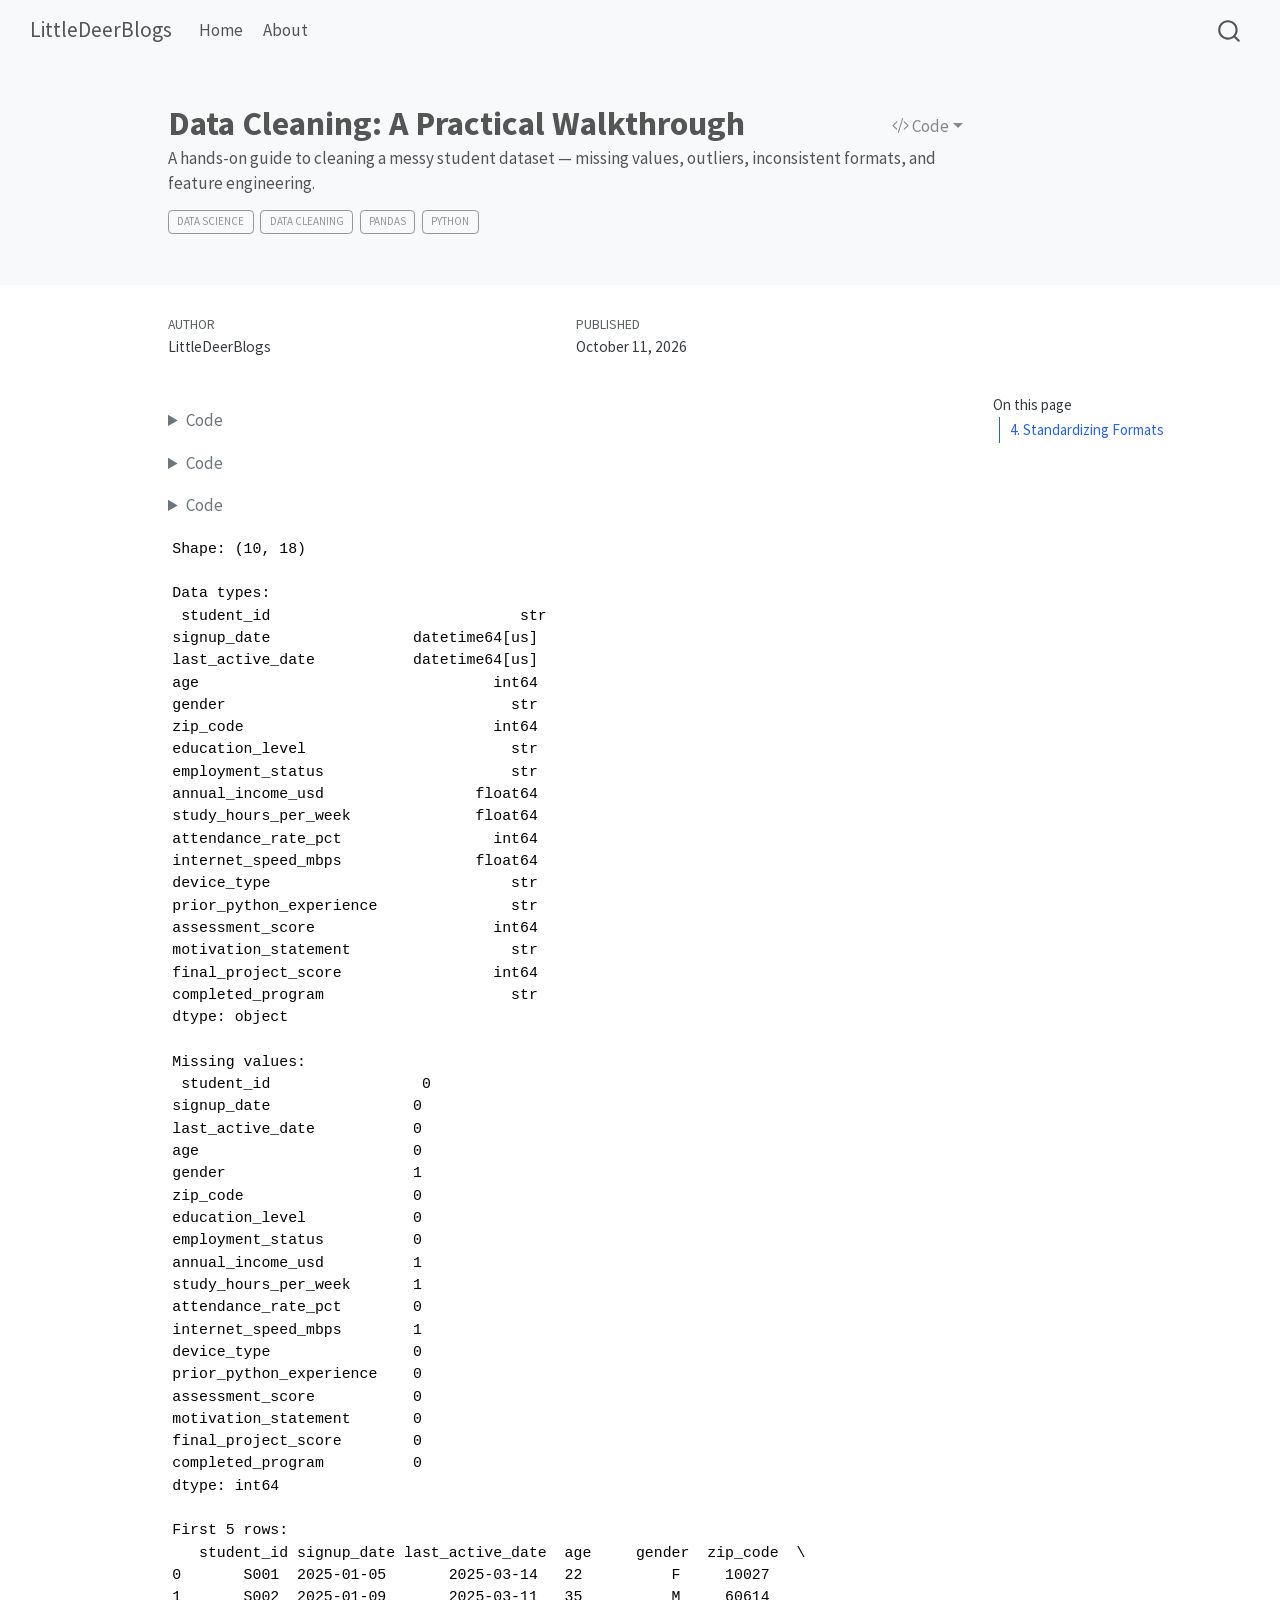
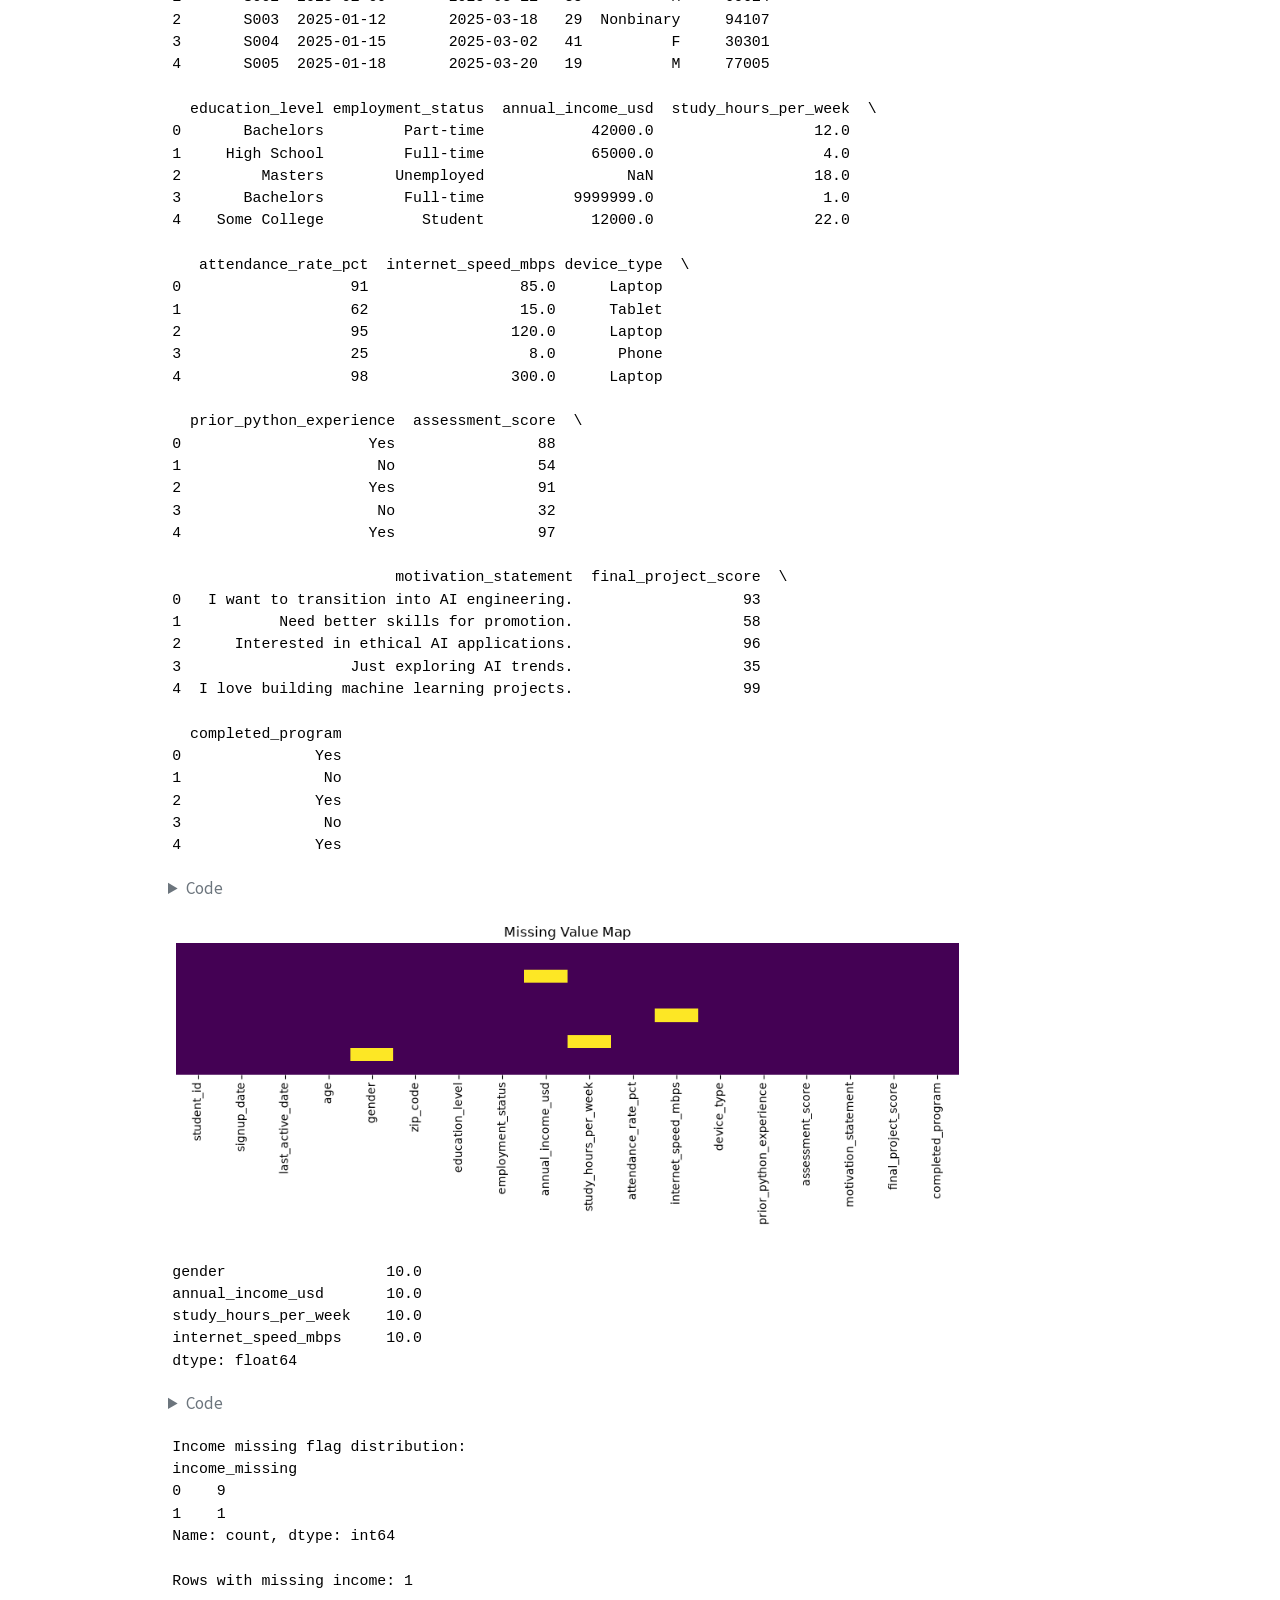
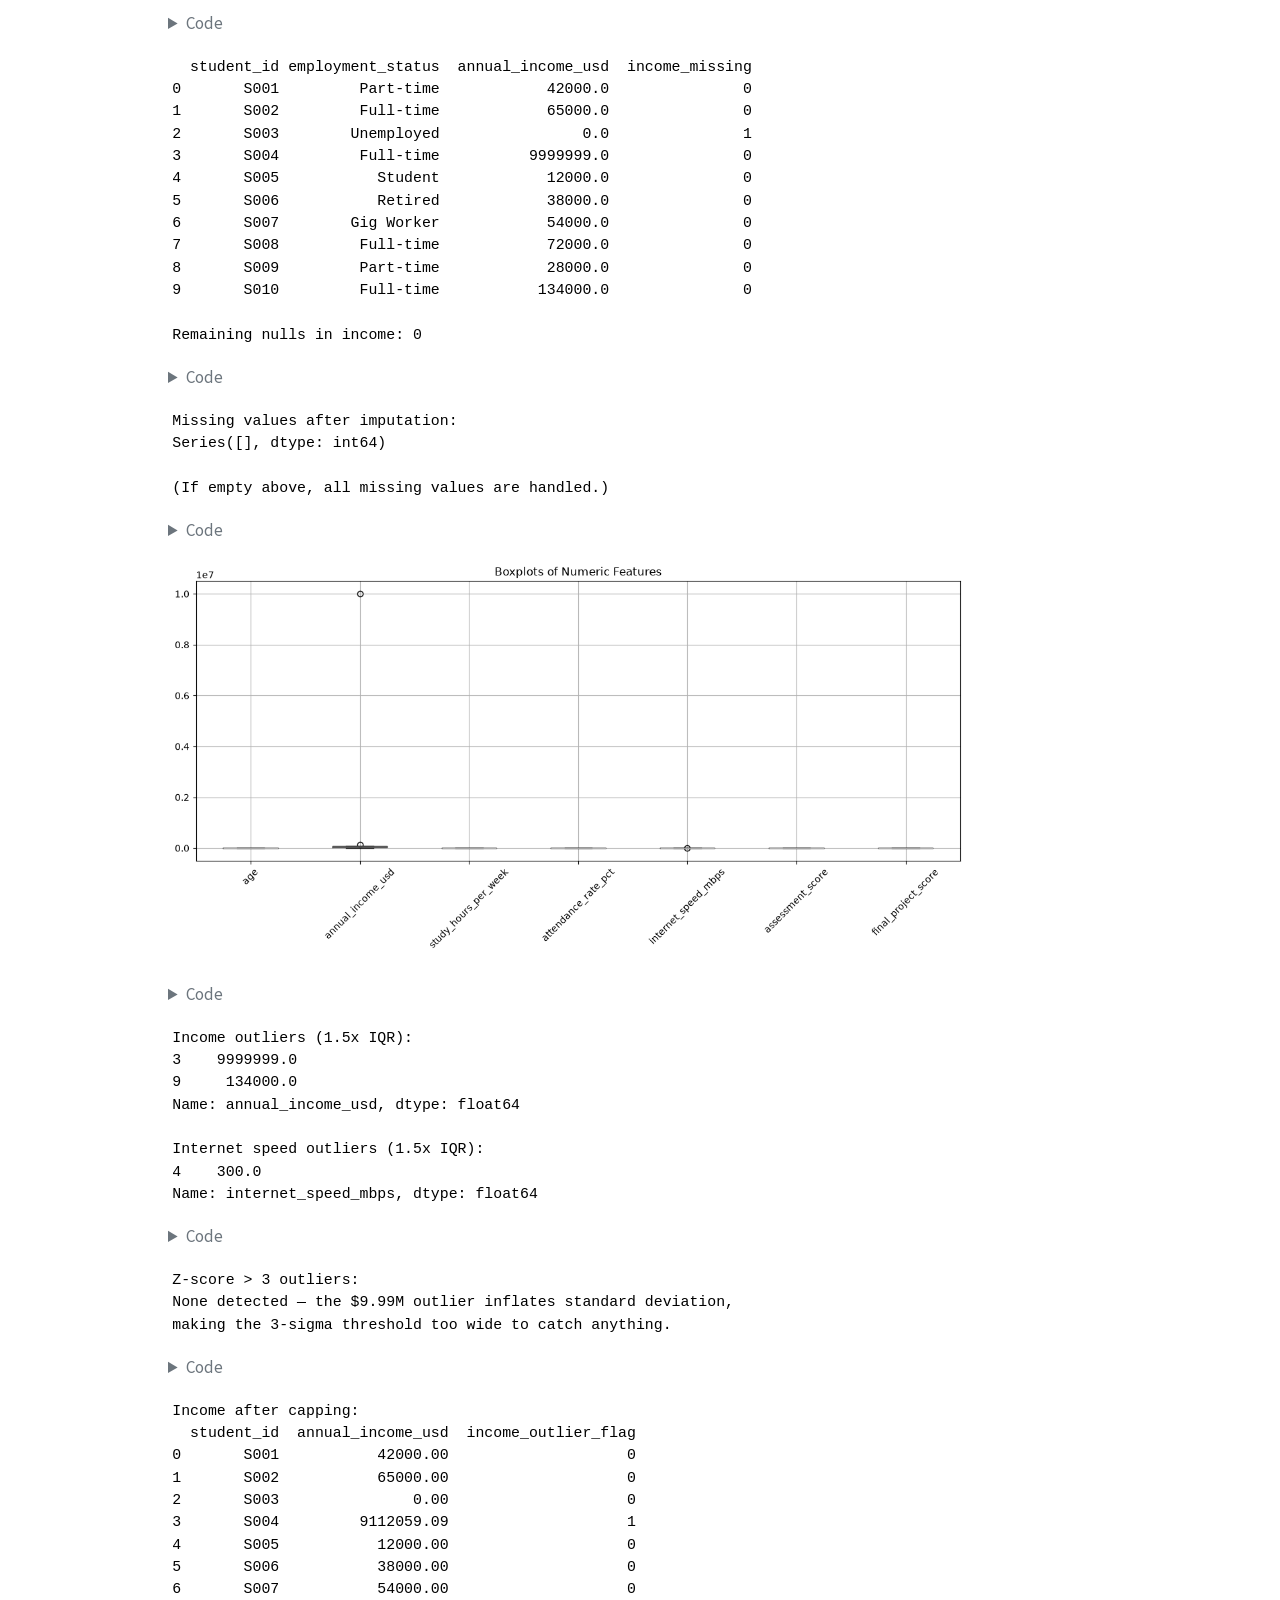
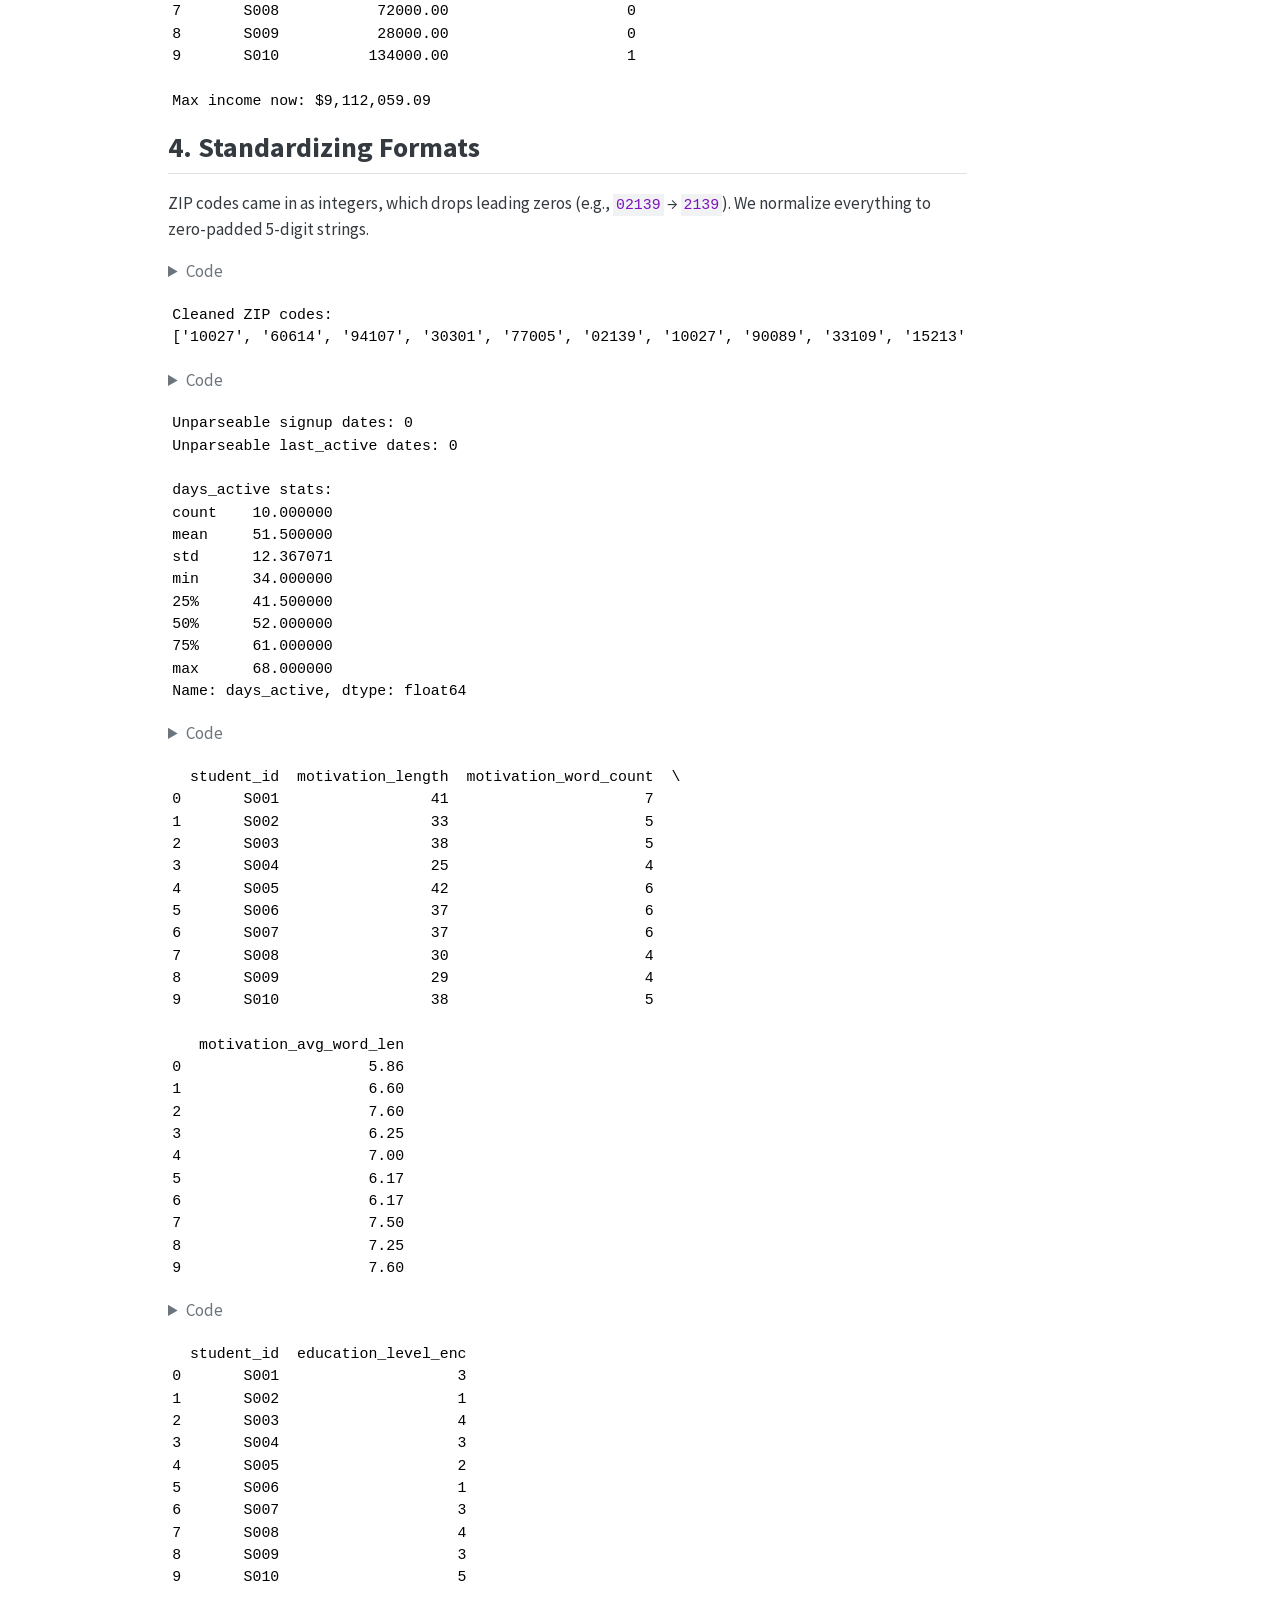
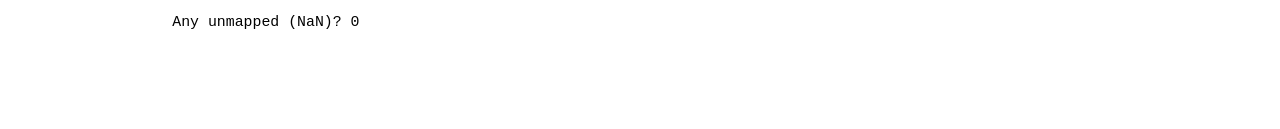
==== docs/posts/01-data-cleaning/index.html @ 4dfc6609 "Initial Quarto blog with data cleaning post" ====
<!DOCTYPE html>
<html xmlns="http://www.w3.org/1999/xhtml" lang="en" xml:lang="en"><head>

<meta charset="utf-8">
<meta name="generator" content="quarto-1.10.19">

<meta name="viewport" content="width=device-width, initial-scale=1.0, user-scalable=yes">

<meta name="author" content="LittleDeerBlogs">
<meta name="dcterms.date" content="2026-10-11">
<meta name="description" content="A hands-on guide to cleaning a messy student dataset — missing values, outliers, inconsistent formats, and feature engineering.">

<title>Data Cleaning: A Practical Walkthrough – LittleDeerBlogs</title>
<style>

span.smallcaps{font-variant: small-caps;}
div.columns{display: flex; gap: 1.5em;}
div.column{flex: auto;}
@media screen {
div.columns{gap: min(4vw, 1.5em);}
div.column{overflow-x: auto;}
}
div.hanging-indent{margin-left: 1.5em; text-indent: -1.5em;}
ul.task-list{list-style: none;}
ul.task-list li input[type="checkbox"] {
width: 0.8em;
margin: 0 0.8em 0.2em -1em;  vertical-align: middle;
}

html { -webkit-text-size-adjust: 100%; }
pre > code.sourceCode { white-space: pre; position: relative; }
pre > code.sourceCode > span { display: inline-block; line-height: 1.25; }
pre > code.sourceCode > span:empty { height: 1.2em; }
.sourceCode { overflow: visible; }
code.sourceCode > span { color: inherit; text-decoration: inherit; }
div.sourceCode { margin: 1em 0; }
pre.sourceCode { margin: 0; }
@media screen {
div.sourceCode { overflow: auto; }
}
@media print {
pre > code.sourceCode { white-space: pre-wrap; }
pre > code.sourceCode > span { text-indent: -5em; padding-left: 5em; }
}
pre.numberSource code
{ counter-reset: source-line 0; }
pre.numberSource code > span
{ position: relative; left: -4em; counter-increment: source-line; }
pre.numberSource code > span > a:first-child::before
{ content: counter(source-line);
position: relative; left: -1em; text-align: right; vertical-align: baseline;
border: none; display: inline-block;
-webkit-touch-callout: none; -webkit-user-select: none;
-khtml-user-select: none; -moz-user-select: none;
-ms-user-select: none; user-select: none;
padding: 0 4px; width: 4em;
}
pre.numberSource { margin-left: 3em; padding-left: 4px; }
div.sourceCode
{ }
@media screen {
pre > code.sourceCode > span > a:first-child::before { text-decoration: underline; }
}
</style>


<script>const headroomChanged = new CustomEvent("quarto-hrChanged", {
  detail: {},
  bubbles: true,
  cancelable: false,
  composed: false,
});

const announceDismiss = () => {
  const annEl = window.document.getElementById("quarto-announcement");
  if (annEl) {
    annEl.remove();

    const annId = annEl.getAttribute("data-announcement-id");
    window.localStorage.setItem(`quarto-announce-${annId}`, "true");
  }
};

const announceRegister = () => {
  const annEl = window.document.getElementById("quarto-announcement");
  if (annEl) {
    const annId = annEl.getAttribute("data-announcement-id");
    const isDismissed =
      window.localStorage.getItem(`quarto-announce-${annId}`) || false;
    if (isDismissed) {
      announceDismiss();
      return;
    } else {
      annEl.classList.remove("hidden");
    }

    const actionEl = annEl.querySelector(".quarto-announcement-action");
    if (actionEl) {
      actionEl.addEventListener("click", function (e) {
        e.preventDefault();
        // Hide the bar immediately
        announceDismiss();
      });
    }
  }
};

window.document.addEventListener("DOMContentLoaded", function () {
  let init = false;

  announceRegister();

  // Manage the back to top button, if one is present.
  let lastScrollTop = window.pageYOffset || document.documentElement.scrollTop;
  const scrollDownBuffer = 5;
  const scrollUpBuffer = 35;
  const btn = document.getElementById("quarto-back-to-top");
  const hideBackToTop = () => {
    btn.style.display = "none";
  };
  const showBackToTop = () => {
    btn.style.display = "inline-block";
  };
  if (btn) {
    window.document.addEventListener(
      "scroll",
      function () {
        const currentScrollTop =
          window.pageYOffset || document.documentElement.scrollTop;

        // Shows and hides the button 'intelligently' as the user scrolls
        if (currentScrollTop - scrollDownBuffer > lastScrollTop) {
          hideBackToTop();
          lastScrollTop = currentScrollTop <= 0 ? 0 : currentScrollTop;
        } else if (currentScrollTop < lastScrollTop - scrollUpBuffer) {
          showBackToTop();
          lastScrollTop = currentScrollTop <= 0 ? 0 : currentScrollTop;
        }

        // Show the button at the bottom, hides it at the top
        if (currentScrollTop <= 0) {
          hideBackToTop();
        } else if (
          window.innerHeight + currentScrollTop >=
          document.body.offsetHeight
        ) {
          showBackToTop();
        }
      },
      false
    );
  }

  function throttle(func, wait) {
    var timeout;
    return function () {
      const context = this;
      const args = arguments;
      const later = function () {
        clearTimeout(timeout);
        timeout = null;
        func.apply(context, args);
      };

      if (!timeout) {
        timeout = setTimeout(later, wait);
      }
    };
  }

  function headerOffset() {
    // Set an offset if there is are fixed top navbar
    const headerEl = window.document.querySelector("header.fixed-top");
    if (headerEl) {
      return headerEl.clientHeight;
    } else {
      return 0;
    }
  }

  function footerOffset() {
    const footerEl = window.document.querySelector("footer.footer");
    if (footerEl) {
      return footerEl.clientHeight;
    } else {
      return 0;
    }
  }

  function dashboardOffset() {
    const dashboardNavEl = window.document.getElementById(
      "quarto-dashboard-header"
    );
    if (dashboardNavEl !== null) {
      return dashboardNavEl.clientHeight;
    } else {
      return 0;
    }
  }

  function updateDocumentOffsetWithoutAnimation() {
    updateDocumentOffset(false);
  }

  function updateDocumentOffset(animated) {
    // set body offset
    const topOffset = headerOffset();
    const bodyOffset = topOffset + footerOffset() + dashboardOffset();
    const bodyEl = window.document.body;
    bodyEl.setAttribute("data-bs-offset", topOffset);
    bodyEl.style.paddingTop = topOffset + "px";

    // deal with sidebar offsets
    const sidebars = window.document.querySelectorAll(
      ".sidebar, .headroom-target"
    );
    sidebars.forEach((sidebar) => {
      if (!animated) {
        sidebar.classList.add("notransition");
        // Remove the no transition class after the animation has time to complete
        setTimeout(function () {
          sidebar.classList.remove("notransition");
        }, 201);
      }

      if (window.Headroom && sidebar.classList.contains("sidebar-unpinned")) {
        sidebar.style.top = "0";
        sidebar.style.maxHeight = "100vh";
      } else {
        sidebar.style.top = topOffset + "px";
        sidebar.style.maxHeight = "calc(100vh - " + topOffset + "px)";
      }
    });

    // allow space for footer
    const mainContainer = window.document.querySelector(".quarto-container");
    if (mainContainer) {
      mainContainer.style.minHeight = "calc(100vh - " + bodyOffset + "px)";
    }

    // link offset
    let linkStyle = window.document.querySelector("#quarto-target-style");
    if (!linkStyle) {
      linkStyle = window.document.createElement("style");
      linkStyle.setAttribute("id", "quarto-target-style");
      window.document.head.appendChild(linkStyle);
    }
    while (linkStyle.firstChild) {
      linkStyle.removeChild(linkStyle.firstChild);
    }
    if (topOffset > 0) {
      linkStyle.appendChild(
        window.document.createTextNode(`
      section:target::before {
        content: "";
        display: block;
        height: ${topOffset}px;
        margin: -${topOffset}px 0 0;
      }`)
      );
    }
    if (init) {
      window.dispatchEvent(headroomChanged);
    }
    init = true;
  }

  // initialize headroom
  var header = window.document.querySelector("#quarto-header");
  if (header && window.Headroom) {
    const headroom = new window.Headroom(header, {
      tolerance: 5,
      onPin: function () {
        const sidebars = window.document.querySelectorAll(
          ".sidebar, .headroom-target"
        );
        sidebars.forEach((sidebar) => {
          sidebar.classList.remove("sidebar-unpinned");
        });
        updateDocumentOffset();
      },
      onUnpin: function () {
        const sidebars = window.document.querySelectorAll(
          ".sidebar, .headroom-target"
        );
        sidebars.forEach((sidebar) => {
          sidebar.classList.add("sidebar-unpinned");
        });
        updateDocumentOffset();
      },
    });
    headroom.init();

    let frozen = false;
    window.quartoToggleHeadroom = function () {
      if (frozen) {
        headroom.unfreeze();
        frozen = false;
      } else {
        headroom.freeze();
        frozen = true;
      }
    };
  }

  window.addEventListener(
    "hashchange",
    function (e) {
      if (
        getComputedStyle(document.documentElement).scrollBehavior !== "smooth"
      ) {
        window.scrollTo(0, window.pageYOffset - headerOffset());
      }
    },
    false
  );

  // Observe size changed for the header
  const headerEl = window.document.querySelector("header.fixed-top");
  if (headerEl && window.ResizeObserver) {
    const observer = new window.ResizeObserver(() => {
      setTimeout(updateDocumentOffsetWithoutAnimation, 0);
    });
    observer.observe(headerEl, {
      attributes: true,
      childList: true,
      characterData: true,
    });
  } else {
    window.addEventListener(
      "resize",
      throttle(updateDocumentOffsetWithoutAnimation, 50)
    );
  }
  setTimeout(updateDocumentOffsetWithoutAnimation, 250);

  // fixup index.html links if we aren't on the filesystem
  if (window.location.protocol !== "file:") {
    const links = window.document.querySelectorAll("a");
    for (let i = 0; i < links.length; i++) {
      if (links[i].href) {
        links[i].dataset.originalHref = links[i].href;
        // only strip index.html at the end of the path (optionally followed
        // by a query or fragment) so that files like index.html.md
        // (alternate-format twins) are left alone (#14667)
        links[i].href = links[i].href.replace(/\/index\.html(?=[?#]|$)/, "/");
      }
    }

    // Fixup any sharing links that require urls
    // Append url to any sharing urls
    const sharingLinks = window.document.querySelectorAll(
      "a.sidebar-tools-main-item, a.quarto-navigation-tool, a.quarto-navbar-tools, a.quarto-navbar-tools-item"
    );
    for (let i = 0; i < sharingLinks.length; i++) {
      const sharingLink = sharingLinks[i];
      const href = sharingLink.getAttribute("href");
      if (href) {
        sharingLink.setAttribute(
          "href",
          href.replace("|url|", window.location.href)
        );
      }
    }

    // Scroll the active navigation item into view, if necessary
    const navSidebar = window.document.querySelector("nav#quarto-sidebar");
    if (navSidebar) {
      // Find the active item
      const activeItem = navSidebar.querySelector("li.sidebar-item a.active");
      if (activeItem) {
        // Wait for the scroll height and height to resolve by observing size changes on the
        // nav element that is scrollable
        const resizeObserver = new ResizeObserver((_entries) => {
          // The bottom of the element
          const elBottom = activeItem.offsetTop;
          const viewBottom = navSidebar.scrollTop + navSidebar.clientHeight;

          // The element height and scroll height are the same, then we are still loading
          if (viewBottom !== navSidebar.scrollHeight) {
            // Determine if the item isn't visible and scroll to it
            if (elBottom >= viewBottom) {
              navSidebar.scrollTop = elBottom;
            }

            // stop observing now since we've completed the scroll
            resizeObserver.unobserve(navSidebar);
          }
        });
        resizeObserver.observe(navSidebar);
      }
    }
  }
});
</script>
<script>/*!
 * headroom.js v0.12.0 - Give your page some headroom. Hide your header until you need it
 * Copyright (c) 2020 Nick Williams - http://wicky.nillia.ms/headroom.js
 * License: MIT
 */

!function(t,n){"object"==typeof exports&&"undefined"!=typeof module?module.exports=n():"function"==typeof define&&define.amd?define(n):(t=t||self).Headroom=n()}(this,function(){"use strict";function t(){return"undefined"!=typeof window}function d(t){return function(t){return t&&t.document&&function(t){return 9===t.nodeType}(t.document)}(t)?function(t){var n=t.document,o=n.body,s=n.documentElement;return{scrollHeight:function(){return Math.max(o.scrollHeight,s.scrollHeight,o.offsetHeight,s.offsetHeight,o.clientHeight,s.clientHeight)},height:function(){return t.innerHeight||s.clientHeight||o.clientHeight},scrollY:function(){return void 0!==t.pageYOffset?t.pageYOffset:(s||o.parentNode||o).scrollTop}}}(t):function(t){return{scrollHeight:function(){return Math.max(t.scrollHeight,t.offsetHeight,t.clientHeight)},height:function(){return Math.max(t.offsetHeight,t.clientHeight)},scrollY:function(){return t.scrollTop}}}(t)}function n(t,s,e){var n,o=function(){var n=!1;try{var t={get passive(){n=!0}};window.addEventListener("test",t,t),window.removeEventListener("test",t,t)}catch(t){n=!1}return n}(),i=!1,r=d(t),l=r.scrollY(),a={};function c(){var t=Math.round(r.scrollY()),n=r.height(),o=r.scrollHeight();a.scrollY=t,a.lastScrollY=l,a.direction=l<t?"down":"up",a.distance=Math.abs(t-l),a.isOutOfBounds=t<0||o<t+n,a.top=t<=s.offset[a.direction],a.bottom=o<=t+n,a.toleranceExceeded=a.distance>s.tolerance[a.direction],e(a),l=t,i=!1}function h(){i||(i=!0,n=requestAnimationFrame(c))}var u=!!o&&{passive:!0,capture:!1};return t.addEventListener("scroll",h,u),c(),{destroy:function(){cancelAnimationFrame(n),t.removeEventListener("scroll",h,u)}}}function o(t){return t===Object(t)?t:{down:t,up:t}}function s(t,n){n=n||{},Object.assign(this,s.options,n),this.classes=Object.assign({},s.options.classes,n.classes),this.elem=t,this.tolerance=o(this.tolerance),this.offset=o(this.offset),this.initialised=!1,this.frozen=!1}return s.prototype={constructor:s,init:function(){return s.cutsTheMustard&&!this.initialised&&(this.addClass("initial"),this.initialised=!0,setTimeout(function(t){t.scrollTracker=n(t.scroller,{offset:t.offset,tolerance:t.tolerance},t.update.bind(t))},100,this)),this},destroy:function(){this.initialised=!1,Object.keys(this.classes).forEach(this.removeClass,this),this.scrollTracker.destroy()},unpin:function(){!this.hasClass("pinned")&&this.hasClass("unpinned")||(this.addClass("unpinned"),this.removeClass("pinned"),this.onUnpin&&this.onUnpin.call(this))},pin:function(){this.hasClass("unpinned")&&(this.addClass("pinned"),this.removeClass("unpinned"),this.onPin&&this.onPin.call(this))},freeze:function(){this.frozen=!0,this.addClass("frozen")},unfreeze:function(){this.frozen=!1,this.removeClass("frozen")},top:function(){this.hasClass("top")||(this.addClass("top"),this.removeClass("notTop"),this.onTop&&this.onTop.call(this))},notTop:function(){this.hasClass("notTop")||(this.addClass("notTop"),this.removeClass("top"),this.onNotTop&&this.onNotTop.call(this))},bottom:function(){this.hasClass("bottom")||(this.addClass("bottom"),this.removeClass("notBottom"),this.onBottom&&this.onBottom.call(this))},notBottom:function(){this.hasClass("notBottom")||(this.addClass("notBottom"),this.removeClass("bottom"),this.onNotBottom&&this.onNotBottom.call(this))},shouldUnpin:function(t){return"down"===t.direction&&!t.top&&t.toleranceExceeded},shouldPin:function(t){return"up"===t.direction&&t.toleranceExceeded||t.top},addClass:function(t){this.elem.classList.add.apply(this.elem.classList,this.classes[t].split(" "))},removeClass:function(t){this.elem.classList.remove.apply(this.elem.classList,this.classes[t].split(" "))},hasClass:function(t){return this.classes[t].split(" ").every(function(t){return this.classList.contains(t)},this.elem)},update:function(t){t.isOutOfBounds||!0!==this.frozen&&(t.top?this.top():this.notTop(),t.bottom?this.bottom():this.notBottom(),this.shouldUnpin(t)?this.unpin():this.shouldPin(t)&&this.pin())}},s.options={tolerance:{up:0,down:0},offset:0,scroller:t()?window:null,classes:{frozen:"headroom--frozen",pinned:"headroom--pinned",unpinned:"headroom--unpinned",top:"headroom--top",notTop:"headroom--not-top",bottom:"headroom--bottom",notBottom:"headroom--not-bottom",initial:"headroom"}},s.cutsTheMustard=!!(t()&&function(){}.bind&&"classList"in document.documentElement&&Object.assign&&Object.keys&&requestAnimationFrame),s});
</script>
<script>/*!
 * clipboard.js v2.0.11
 * https://clipboardjs.com/
 *
 * Licensed MIT © Zeno Rocha
 */
!function(t,e){"object"==typeof exports&&"object"==typeof module?module.exports=e():"function"==typeof define&&define.amd?define([],e):"object"==typeof exports?exports.ClipboardJS=e():t.ClipboardJS=e()}(this,function(){return n={686:function(t,e,n){"use strict";n.d(e,{default:function(){return b}});var e=n(279),i=n.n(e),e=n(370),u=n.n(e),e=n(817),r=n.n(e);function c(t){try{return document.execCommand(t)}catch(t){return}}var a=function(t){t=r()(t);return c("cut"),t};function o(t,e){var n,o,t=(n=t,o="rtl"===document.documentElement.getAttribute("dir"),(t=document.createElement("textarea")).style.fontSize="12pt",t.style.border="0",t.style.padding="0",t.style.margin="0",t.style.position="absolute",t.style[o?"right":"left"]="-9999px",o=window.pageYOffset||document.documentElement.scrollTop,t.style.top="".concat(o,"px"),t.setAttribute("readonly",""),t.value=n,t);return e.container.appendChild(t),e=r()(t),c("copy"),t.remove(),e}var f=function(t){var e=1<arguments.length&&void 0!==arguments[1]?arguments[1]:{container:document.body},n="";return"string"==typeof t?n=o(t,e):t instanceof HTMLInputElement&&!["text","search","url","tel","password"].includes(null==t?void 0:t.type)?n=o(t.value,e):(n=r()(t),c("copy")),n};function l(t){return(l="function"==typeof Symbol&&"symbol"==typeof Symbol.iterator?function(t){return typeof t}:function(t){return t&&"function"==typeof Symbol&&t.constructor===Symbol&&t!==Symbol.prototype?"symbol":typeof t})(t)}var s=function(){var t=0<arguments.length&&void 0!==arguments[0]?arguments[0]:{},e=t.action,n=void 0===e?"copy":e,o=t.container,e=t.target,t=t.text;if("copy"!==n&&"cut"!==n)throw new Error('Invalid "action" value, use either "copy" or "cut"');if(void 0!==e){if(!e||"object"!==l(e)||1!==e.nodeType)throw new Error('Invalid "target" value, use a valid Element');if("copy"===n&&e.hasAttribute("disabled"))throw new Error('Invalid "target" attribute. Please use "readonly" instead of "disabled" attribute');if("cut"===n&&(e.hasAttribute("readonly")||e.hasAttribute("disabled")))throw new Error('Invalid "target" attribute. You can\'t cut text from elements with "readonly" or "disabled" attributes')}return t?f(t,{container:o}):e?"cut"===n?a(e):f(e,{container:o}):void 0};function p(t){return(p="function"==typeof Symbol&&"symbol"==typeof Symbol.iterator?function(t){return typeof t}:function(t){return t&&"function"==typeof Symbol&&t.constructor===Symbol&&t!==Symbol.prototype?"symbol":typeof t})(t)}function d(t,e){for(var n=0;n<e.length;n++){var o=e[n];o.enumerable=o.enumerable||!1,o.configurable=!0,"value"in o&&(o.writable=!0),Object.defineProperty(t,o.key,o)}}function y(t,e){return(y=Object.setPrototypeOf||function(t,e){return t.__proto__=e,t})(t,e)}function h(n){var o=function(){if("undefined"==typeof Reflect||!Reflect.construct)return!1;if(Reflect.construct.sham)return!1;if("function"==typeof Proxy)return!0;try{return Date.prototype.toString.call(Reflect.construct(Date,[],function(){})),!0}catch(t){return!1}}();return function(){var t,e=v(n);return t=o?(t=v(this).constructor,Reflect.construct(e,arguments,t)):e.apply(this,arguments),e=this,!(t=t)||"object"!==p(t)&&"function"!=typeof t?function(t){if(void 0!==t)return t;throw new ReferenceError("this hasn't been initialised - super() hasn't been called")}(e):t}}function v(t){return(v=Object.setPrototypeOf?Object.getPrototypeOf:function(t){return t.__proto__||Object.getPrototypeOf(t)})(t)}function m(t,e){t="data-clipboard-".concat(t);if(e.hasAttribute(t))return e.getAttribute(t)}var b=function(){!function(t,e){if("function"!=typeof e&&null!==e)throw new TypeError("Super expression must either be null or a function");t.prototype=Object.create(e&&e.prototype,{constructor:{value:t,writable:!0,configurable:!0}}),e&&y(t,e)}(r,i());var t,e,n,o=h(r);function r(t,e){var n;return function(t){if(!(t instanceof r))throw new TypeError("Cannot call a class as a function")}(this),(n=o.call(this)).resolveOptions(e),n.listenClick(t),n}return t=r,n=[{key:"copy",value:function(t){var e=1<arguments.length&&void 0!==arguments[1]?arguments[1]:{container:document.body};return f(t,e)}},{key:"cut",value:function(t){return a(t)}},{key:"isSupported",value:function(){var t=0<arguments.length&&void 0!==arguments[0]?arguments[0]:["copy","cut"],t="string"==typeof t?[t]:t,e=!!document.queryCommandSupported;return t.forEach(function(t){e=e&&!!document.queryCommandSupported(t)}),e}}],(e=[{key:"resolveOptions",value:function(){var t=0<arguments.length&&void 0!==arguments[0]?arguments[0]:{};this.action="function"==typeof t.action?t.action:this.defaultAction,this.target="function"==typeof t.target?t.target:this.defaultTarget,this.text="function"==typeof t.text?t.text:this.defaultText,this.container="object"===p(t.container)?t.container:document.body}},{key:"listenClick",value:function(t){var e=this;this.listener=u()(t,"click",function(t){return e.onClick(t)})}},{key:"onClick",value:function(t){var e=t.delegateTarget||t.currentTarget,n=this.action(e)||"copy",t=s({action:n,container:this.container,target:this.target(e),text:this.text(e)});this.emit(t?"success":"error",{action:n,text:t,trigger:e,clearSelection:function(){e&&e.focus(),window.getSelection().removeAllRanges()}})}},{key:"defaultAction",value:function(t){return m("action",t)}},{key:"defaultTarget",value:function(t){t=m("target",t);if(t)return document.querySelector(t)}},{key:"defaultText",value:function(t){return m("text",t)}},{key:"destroy",value:function(){this.listener.destroy()}}])&&d(t.prototype,e),n&&d(t,n),r}()},828:function(t){var e;"undefined"==typeof Element||Element.prototype.matches||((e=Element.prototype).matches=e.matchesSelector||e.mozMatchesSelector||e.msMatchesSelector||e.oMatchesSelector||e.webkitMatchesSelector),t.exports=function(t,e){for(;t&&9!==t.nodeType;){if("function"==typeof t.matches&&t.matches(e))return t;t=t.parentNode}}},438:function(t,e,n){var u=n(828);function i(t,e,n,o,r){var i=function(e,n,t,o){return function(t){t.delegateTarget=u(t.target,n),t.delegateTarget&&o.call(e,t)}}.apply(this,arguments);return t.addEventListener(n,i,r),{destroy:function(){t.removeEventListener(n,i,r)}}}t.exports=function(t,e,n,o,r){return"function"==typeof t.addEventListener?i.apply(null,arguments):"function"==typeof n?i.bind(null,document).apply(null,arguments):("string"==typeof t&&(t=document.querySelectorAll(t)),Array.prototype.map.call(t,function(t){return i(t,e,n,o,r)}))}},879:function(t,n){n.node=function(t){return void 0!==t&&t instanceof HTMLElement&&1===t.nodeType},n.nodeList=function(t){var e=Object.prototype.toString.call(t);return void 0!==t&&("[object NodeList]"===e||"[object HTMLCollection]"===e)&&"length"in t&&(0===t.length||n.node(t[0]))},n.string=function(t){return"string"==typeof t||t instanceof String},n.fn=function(t){return"[object Function]"===Object.prototype.toString.call(t)}},370:function(t,e,n){var f=n(879),l=n(438);t.exports=function(t,e,n){if(!t&&!e&&!n)throw new Error("Missing required arguments");if(!f.string(e))throw new TypeError("Second argument must be a String");if(!f.fn(n))throw new TypeError("Third argument must be a Function");if(f.node(t))return c=e,a=n,(u=t).addEventListener(c,a),{destroy:function(){u.removeEventListener(c,a)}};if(f.nodeList(t))return o=t,r=e,i=n,Array.prototype.forEach.call(o,function(t){t.addEventListener(r,i)}),{destroy:function(){Array.prototype.forEach.call(o,function(t){t.removeEventListener(r,i)})}};if(f.string(t))return t=t,e=e,n=n,l(document.body,t,e,n);throw new TypeError("First argument must be a String, HTMLElement, HTMLCollection, or NodeList");var o,r,i,u,c,a}},817:function(t){t.exports=function(t){var e,n="SELECT"===t.nodeName?(t.focus(),t.value):"INPUT"===t.nodeName||"TEXTAREA"===t.nodeName?((e=t.hasAttribute("readonly"))||t.setAttribute("readonly",""),t.select(),t.setSelectionRange(0,t.value.length),e||t.removeAttribute("readonly"),t.value):(t.hasAttribute("contenteditable")&&t.focus(),n=window.getSelection(),(e=document.createRange()).selectNodeContents(t),n.removeAllRanges(),n.addRange(e),n.toString());return n}},279:function(t){function e(){}e.prototype={on:function(t,e,n){var o=this.e||(this.e={});return(o[t]||(o[t]=[])).push({fn:e,ctx:n}),this},once:function(t,e,n){var o=this;function r(){o.off(t,r),e.apply(n,arguments)}return r._=e,this.on(t,r,n)},emit:function(t){for(var e=[].slice.call(arguments,1),n=((this.e||(this.e={}))[t]||[]).slice(),o=0,r=n.length;o<r;o++)n[o].fn.apply(n[o].ctx,e);return this},off:function(t,e){var n=this.e||(this.e={}),o=n[t],r=[];if(o&&e)for(var i=0,u=o.length;i<u;i++)o[i].fn!==e&&o[i].fn._!==e&&r.push(o[i]);return r.length?n[t]=r:delete n[t],this}},t.exports=e,t.exports.TinyEmitter=e}},r={},o.n=function(t){var e=t&&t.__esModule?function(){return t.default}:function(){return t};return o.d(e,{a:e}),e},o.d=function(t,e){for(var n in e)o.o(e,n)&&!o.o(t,n)&&Object.defineProperty(t,n,{enumerable:!0,get:e[n]})},o.o=function(t,e){return Object.prototype.hasOwnProperty.call(t,e)},o(686).default;function o(t){if(r[t])return r[t].exports;var e=r[t]={exports:{}};return n[t](e,e.exports,o),e.exports}var n,r});</script>
<script>/*! @algolia/autocomplete-js 1.19.1 | MIT License | © Algolia, Inc. and contributors | https://github.com/algolia/autocomplete */
!function(e,t){"object"==typeof exports&&"undefined"!=typeof module?t(exports):"function"==typeof define&&define.amd?define(["exports"],t):t((e="undefined"!=typeof globalThis?globalThis:e||self)["@algolia/autocomplete-js"]={})}(this,(function(e){"use strict";function t(e,t){var n=Object.keys(e);if(Object.getOwnPropertySymbols){var r=Object.getOwnPropertySymbols(e);t&&(r=r.filter((function(t){return Object.getOwnPropertyDescriptor(e,t).enumerable}))),n.push.apply(n,r)}return n}function n(e){for(var n=1;n<arguments.length;n++){var r=null!=arguments[n]?arguments[n]:{};n%2?t(Object(r),!0).forEach((function(t){o(e,t,r[t])})):Object.getOwnPropertyDescriptors?Object.defineProperties(e,Object.getOwnPropertyDescriptors(r)):t(Object(r)).forEach((function(t){Object.defineProperty(e,t,Object.getOwnPropertyDescriptor(r,t))}))}return e}function r(e){return r="function"==typeof Symbol&&"symbol"==typeof Symbol.iterator?function(e){return typeof e}:function(e){return e&&"function"==typeof Symbol&&e.constructor===Symbol&&e!==Symbol.prototype?"symbol":typeof e},r(e)}function o(e,t,n){return(t=function(e){var t=function(e,t){if("object"!=typeof e||null===e)return e;var n=e[Symbol.toPrimitive];if(void 0!==n){var r=n.call(e,t||"default");if("object"!=typeof r)return r;throw new TypeError("@@toPrimitive must return a primitive value.")}return("string"===t?String:Number)(e)}(e,"string");return"symbol"==typeof t?t:String(t)}(t))in e?Object.defineProperty(e,t,{value:n,enumerable:!0,configurable:!0,writable:!0}):e[t]=n,e}function i(){return i=Object.assign?Object.assign.bind():function(e){for(var t=1;t<arguments.length;t++){var n=arguments[t];for(var r in n)Object.prototype.hasOwnProperty.call(n,r)&&(e[r]=n[r])}return e},i.apply(this,arguments)}function u(e,t){if(null==e)return{};var n,r,o=function(e,t){if(null==e)return{};var n,r,o={},i=Object.keys(e);for(r=0;r<i.length;r++)n=i[r],t.indexOf(n)>=0||(o[n]=e[n]);return o}(e,t);if(Object.getOwnPropertySymbols){var i=Object.getOwnPropertySymbols(e);for(r=0;r<i.length;r++)n=i[r],t.indexOf(n)>=0||Object.prototype.propertyIsEnumerable.call(e,n)&&(o[n]=e[n])}return o}function a(e,t){return function(e){if(Array.isArray(e))return e}(e)||function(e,t){var n=null==e?null:"undefined"!=typeof Symbol&&e[Symbol.iterator]||e["@@iterator"];if(null!=n){var r,o,i,u,a=[],l=!0,c=!1;try{if(i=(n=n.call(e)).next,0===t){if(Object(n)!==n)return;l=!1}else for(;!(l=(r=i.call(n)).done)&&(a.push(r.value),a.length!==t);l=!0);}catch(e){c=!0,o=e}finally{try{if(!l&&null!=n.return&&(u=n.return(),Object(u)!==u))return}finally{if(c)throw o}}return a}}(e,t)||c(e,t)||function(){throw new TypeError("Invalid attempt to destructure non-iterable instance.\nIn order to be iterable, non-array objects must have a [Symbol.iterator]() method.")}()}function l(e){return function(e){if(Array.isArray(e))return s(e)}(e)||function(e){if("undefined"!=typeof Symbol&&null!=e[Symbol.iterator]||null!=e["@@iterator"])return Array.from(e)}(e)||c(e)||function(){throw new TypeError("Invalid attempt to spread non-iterable instance.\nIn order to be iterable, non-array objects must have a [Symbol.iterator]() method.")}()}function c(e,t){if(e){if("string"==typeof e)return s(e,t);var n=Object.prototype.toString.call(e).slice(8,-1);return"Object"===n&&e.constructor&&(n=e.constructor.name),"Map"===n||"Set"===n?Array.from(e):"Arguments"===n||/^(?:Ui|I)nt(?:8|16|32)(?:Clamped)?Array$/.test(n)?s(e,t):void 0}}function s(e,t){(null==t||t>e.length)&&(t=e.length);for(var n=0,r=new Array(t);n<t;n++)r[n]=e[n];return r}function f(e){return{current:e}}function p(e,t){var n=void 0;return function(){for(var r=arguments.length,o=new Array(r),i=0;i<r;i++)o[i]=arguments[i];n&&clearTimeout(n),n=setTimeout((function(){return e.apply(void 0,o)}),t)}}function m(e){return e.reduce((function(e,t){return e.concat(t)}),[])}var v=0;function d(){return"autocomplete-".concat(v++)}function y(e,t){return t.reduce((function(e,t){return e&&e[t]}),e)}function b(e){return 0===e.collections.length?0:e.collections.reduce((function(e,t){return e+t.items.length}),0)}function g(e){return e!==Object(e)}function h(e,t){if(e===t)return!0;if(g(e)||g(t)||"function"==typeof e||"function"==typeof t)return e===t;if(Object.keys(e).length!==Object.keys(t).length)return!1;for(var n=0,r=Object.keys(e);n<r.length;n++){var o=r[n];if(!(o in t))return!1;if(!h(e[o],t[o]))return!1}return!0}var _=function(){};var O="1.19.1",S=[{segment:"autocomplete-core",version:O}];function j(e){var t=e.item,n=e.items,r=void 0===n?[]:n;return{index:t.__autocomplete_indexName,items:[t],positions:[1+r.findIndex((function(e){return e.objectID===t.objectID}))],queryID:t.__autocomplete_queryID,algoliaSource:["autocomplete"]}}function P(e,t){return function(e){if(Array.isArray(e))return e}(e)||function(e,t){var n=null==e?null:"undefined"!=typeof Symbol&&e[Symbol.iterator]||e["@@iterator"];if(null!=n){var r,o,i,u,a=[],l=!0,c=!1;try{if(i=(n=n.call(e)).next,0===t){if(Object(n)!==n)return;l=!1}else for(;!(l=(r=i.call(n)).done)&&(a.push(r.value),a.length!==t);l=!0);}catch(e){c=!0,o=e}finally{try{if(!l&&null!=n.return&&(u=n.return(),Object(u)!==u))return}finally{if(c)throw o}}return a}}(e,t)||function(e,t){if(!e)return;if("string"==typeof e)return w(e,t);var n=Object.prototype.toString.call(e).slice(8,-1);"Object"===n&&e.constructor&&(n=e.constructor.name);if("Map"===n||"Set"===n)return Array.from(e);if("Arguments"===n||/^(?:Ui|I)nt(?:8|16|32)(?:Clamped)?Array$/.test(n))return w(e,t)}(e,t)||function(){throw new TypeError("Invalid attempt to destructure non-iterable instance.\nIn order to be iterable, non-array objects must have a [Symbol.iterator]() method.")}()}function w(e,t){(null==t||t>e.length)&&(t=e.length);for(var n=0,r=new Array(t);n<t;n++)r[n]=e[n];return r}var I=["items"],A=["items"];function E(e){return E="function"==typeof Symbol&&"symbol"==typeof Symbol.iterator?function(e){return typeof e}:function(e){return e&&"function"==typeof Symbol&&e.constructor===Symbol&&e!==Symbol.prototype?"symbol":typeof e},E(e)}function D(e){return function(e){if(Array.isArray(e))return C(e)}(e)||function(e){if("undefined"!=typeof Symbol&&null!=e[Symbol.iterator]||null!=e["@@iterator"])return Array.from(e)}(e)||function(e,t){if(!e)return;if("string"==typeof e)return C(e,t);var n=Object.prototype.toString.call(e).slice(8,-1);"Object"===n&&e.constructor&&(n=e.constructor.name);if("Map"===n||"Set"===n)return Array.from(e);if("Arguments"===n||/^(?:Ui|I)nt(?:8|16|32)(?:Clamped)?Array$/.test(n))return C(e,t)}(e)||function(){throw new TypeError("Invalid attempt to spread non-iterable instance.\nIn order to be iterable, non-array objects must have a [Symbol.iterator]() method.")}()}function C(e,t){(null==t||t>e.length)&&(t=e.length);for(var n=0,r=new Array(t);n<t;n++)r[n]=e[n];return r}function k(e,t){if(null==e)return{};var n,r,o=function(e,t){if(null==e)return{};var n,r,o={},i=Object.keys(e);for(r=0;r<i.length;r++)n=i[r],t.indexOf(n)>=0||(o[n]=e[n]);return o}(e,t);if(Object.getOwnPropertySymbols){var i=Object.getOwnPropertySymbols(e);for(r=0;r<i.length;r++)n=i[r],t.indexOf(n)>=0||Object.prototype.propertyIsEnumerable.call(e,n)&&(o[n]=e[n])}return o}function x(e,t){var n=Object.keys(e);if(Object.getOwnPropertySymbols){var r=Object.getOwnPropertySymbols(e);t&&(r=r.filter((function(t){return Object.getOwnPropertyDescriptor(e,t).enumerable}))),n.push.apply(n,r)}return n}function N(e){for(var t=1;t<arguments.length;t++){var n=null!=arguments[t]?arguments[t]:{};t%2?x(Object(n),!0).forEach((function(t){T(e,t,n[t])})):Object.getOwnPropertyDescriptors?Object.defineProperties(e,Object.getOwnPropertyDescriptors(n)):x(Object(n)).forEach((function(t){Object.defineProperty(e,t,Object.getOwnPropertyDescriptor(n,t))}))}return e}function T(e,t,n){return(t=function(e){var t=function(e,t){if("object"!==E(e)||null===e)return e;var n=e[Symbol.toPrimitive];if(void 0!==n){var r=n.call(e,t||"default");if("object"!==E(r))return r;throw new TypeError("@@toPrimitive must return a primitive value.")}return("string"===t?String:Number)(e)}(e,"string");return"symbol"===E(t)?t:String(t)}(t))in e?Object.defineProperty(e,t,{value:n,enumerable:!0,configurable:!0,writable:!0}):e[t]=n,e}function q(e){for(var t=arguments.length>1&&void 0!==arguments[1]?arguments[1]:20,n=[],r=0;r<e.objectIDs.length;r+=t)n.push(N(N({},e),{},{objectIDs:e.objectIDs.slice(r,r+t)}));return n}function B(e){return e.map((function(e){var t=e.items,n=k(e,I);return N(N({},n),{},{objectIDs:(null==t?void 0:t.map((function(e){return e.objectID})))||n.objectIDs})}))}function R(e){var t,n,r,o=(t=P((e.version||"").split(".").map(Number),2),n=t[0],r=t[1],n>=3||2===n&&r>=4||1===n&&r>=10);function i(t,n,r){if(o&&void 0!==r){var i=r[0].__autocomplete_algoliaCredentials,u={"X-Algolia-Application-Id":i.appId,"X-Algolia-API-Key":i.apiKey};e.apply(void 0,[t].concat(D(n),[{headers:u}]))}else e.apply(void 0,[t].concat(D(n)))}return{init:function(t,n){e("init",{appId:t,apiKey:n})},setAuthenticatedUserToken:function(t){e("setAuthenticatedUserToken",t)},setUserToken:function(t){e("setUserToken",t)},clickedObjectIDsAfterSearch:function(){for(var e=arguments.length,t=new Array(e),n=0;n<e;n++)t[n]=arguments[n];t.length>0&&i("clickedObjectIDsAfterSearch",B(t),t[0].items)},clickedObjectIDs:function(){for(var e=arguments.length,t=new Array(e),n=0;n<e;n++)t[n]=arguments[n];t.length>0&&i("clickedObjectIDs",B(t),t[0].items)},clickedFilters:function(){for(var t=arguments.length,n=new Array(t),r=0;r<t;r++)n[r]=arguments[r];n.length>0&&e.apply(void 0,["clickedFilters"].concat(n))},convertedObjectIDsAfterSearch:function(){for(var e=arguments.length,t=new Array(e),n=0;n<e;n++)t[n]=arguments[n];t.length>0&&i("convertedObjectIDsAfterSearch",B(t),t[0].items)},convertedObjectIDs:function(){for(var e=arguments.length,t=new Array(e),n=0;n<e;n++)t[n]=arguments[n];t.length>0&&i("convertedObjectIDs",B(t),t[0].items)},convertedFilters:function(){for(var t=arguments.length,n=new Array(t),r=0;r<t;r++)n[r]=arguments[r];n.length>0&&e.apply(void 0,["convertedFilters"].concat(n))},viewedObjectIDs:function(){for(var e=arguments.length,t=new Array(e),n=0;n<e;n++)t[n]=arguments[n];t.length>0&&t.reduce((function(e,t){var n=t.items,r=k(t,A);return[].concat(D(e),D(q(N(N({},r),{},{objectIDs:(null==n?void 0:n.map((function(e){return e.objectID})))||r.objectIDs})).map((function(e){return{items:n,payload:e}}))))}),[]).forEach((function(e){var t=e.items;return i("viewedObjectIDs",[e.payload],t)}))},viewedFilters:function(){for(var t=arguments.length,n=new Array(t),r=0;r<t;r++)n[r]=arguments[r];n.length>0&&e.apply(void 0,["viewedFilters"].concat(n))}}}function L(e){var t=e.items.reduce((function(e,t){var n;return e[t.__autocomplete_indexName]=(null!==(n=e[t.__autocomplete_indexName])&&void 0!==n?n:[]).concat(t),e}),{});return Object.keys(t).map((function(e){return{index:e,items:t[e],algoliaSource:["autocomplete"]}}))}function F(e){return e.objectID&&e.__autocomplete_indexName&&e.__autocomplete_queryID}function U(e){return U="function"==typeof Symbol&&"symbol"==typeof Symbol.iterator?function(e){return typeof e}:function(e){return e&&"function"==typeof Symbol&&e.constructor===Symbol&&e!==Symbol.prototype?"symbol":typeof e},U(e)}function M(e){return function(e){if(Array.isArray(e))return H(e)}(e)||function(e){if("undefined"!=typeof Symbol&&null!=e[Symbol.iterator]||null!=e["@@iterator"])return Array.from(e)}(e)||function(e,t){if(!e)return;if("string"==typeof e)return H(e,t);var n=Object.prototype.toString.call(e).slice(8,-1);"Object"===n&&e.constructor&&(n=e.constructor.name);if("Map"===n||"Set"===n)return Array.from(e);if("Arguments"===n||/^(?:Ui|I)nt(?:8|16|32)(?:Clamped)?Array$/.test(n))return H(e,t)}(e)||function(){throw new TypeError("Invalid attempt to spread non-iterable instance.\nIn order to be iterable, non-array objects must have a [Symbol.iterator]() method.")}()}function H(e,t){(null==t||t>e.length)&&(t=e.length);for(var n=0,r=new Array(t);n<t;n++)r[n]=e[n];return r}function V(e,t){var n=Object.keys(e);if(Object.getOwnPropertySymbols){var r=Object.getOwnPropertySymbols(e);t&&(r=r.filter((function(t){return Object.getOwnPropertyDescriptor(e,t).enumerable}))),n.push.apply(n,r)}return n}function W(e){for(var t=1;t<arguments.length;t++){var n=null!=arguments[t]?arguments[t]:{};t%2?V(Object(n),!0).forEach((function(t){Q(e,t,n[t])})):Object.getOwnPropertyDescriptors?Object.defineProperties(e,Object.getOwnPropertyDescriptors(n)):V(Object(n)).forEach((function(t){Object.defineProperty(e,t,Object.getOwnPropertyDescriptor(n,t))}))}return e}function Q(e,t,n){return(t=function(e){var t=function(e,t){if("object"!==U(e)||null===e)return e;var n=e[Symbol.toPrimitive];if(void 0!==n){var r=n.call(e,t||"default");if("object"!==U(r))return r;throw new TypeError("@@toPrimitive must return a primitive value.")}return("string"===t?String:Number)(e)}(e,"string");return"symbol"===U(t)?t:String(t)}(t))in e?Object.defineProperty(e,t,{value:n,enumerable:!0,configurable:!0,writable:!0}):e[t]=n,e}var K="2.15.0",$="https://cdn.jsdelivr.net/npm/search-insights@".concat(K,"/dist/search-insights.min.js"),z=p((function(e){var t=e.onItemsChange,n=e.items,r=e.insights,o=e.state;t({insights:r,insightsEvents:L({items:n}).map((function(e){return W({eventName:"Items Viewed"},e)})),state:o})}),400);function G(e){var t=function(e){return W({onItemsChange:function(e){var t=e.insights,n=e.insightsEvents,r=e.state;t.viewedObjectIDs.apply(t,M(n.map((function(e){return W(W({},e),{},{algoliaSource:J(e.algoliaSource,r.context)})}))))},onSelect:function(e){var t=e.insights,n=e.insightsEvents,r=e.state;t.clickedObjectIDsAfterSearch.apply(t,M(n.map((function(e){return W(W({},e),{},{algoliaSource:J(e.algoliaSource,r.context)})}))))},onActive:_,__autocomplete_clickAnalytics:!0},e)}(e),n=t.insightsClient,r=t.insightsInitParams,o=t.onItemsChange,i=t.onSelect,u=t.onActive,a=t.__autocomplete_clickAnalytics,l=n;if(n||function(e){if("undefined"!=typeof window)e({window:window})}((function(e){var t=e.window,n=t.AlgoliaAnalyticsObject||"aa";"string"==typeof n&&(l=t[n]),l||(t.AlgoliaAnalyticsObject=n,t[n]||(t[n]=function(){t[n].queue||(t[n].queue=[]);for(var e=arguments.length,r=new Array(e),o=0;o<e;o++)r[o]=arguments[o];t[n].queue.push(r)}),t[n].version=K,l=t[n],function(e){var t="[Autocomplete]: Could not load search-insights.js. Please load it manually following https://alg.li/insights-autocomplete";try{var n=e.document.createElement("script");n.async=!0,n.src=$,n.onerror=function(){console.error(t)},document.body.appendChild(n)}catch(e){console.error(t)}}(t))})),!l)return{};r&&l("init",W({partial:!0},r));var c=R(l),s=f([]),m=p((function(e){var t=e.state;if(t.isOpen){var n=t.collections.reduce((function(e,t){return[].concat(M(e),M(t.items))}),[]).filter(F);h(s.current.map((function(e){return e.objectID})),n.map((function(e){return e.objectID})))||(s.current=n,n.length>0&&z({onItemsChange:o,items:n,insights:c,state:t}))}}),0);return{name:"aa.algoliaInsightsPlugin",subscribe:function(e){var t=e.setContext,n=e.onSelect,r=e.onActive;function o(e){t({algoliaInsightsPlugin:{__algoliaSearchParameters:W(W({},a?{clickAnalytics:!0}:{}),e?{userToken:X(e)}:{}),insights:c}})}l("addAlgoliaAgent","insights-plugin"),o(),l("onUserTokenChange",(function(e){o(e)})),l("getUserToken",null,(function(e,t){o(t)})),n((function(e){var t=e.item,n=e.state,r=e.event,o=e.source;F(t)&&i({state:n,event:r,insights:c,item:t,insightsEvents:[W({eventName:"Item Selected"},j({item:t,items:o.getItems().filter(F)}))]})})),r((function(e){var t=e.item,n=e.source,r=e.state,o=e.event;F(t)&&u({state:r,event:o,insights:c,item:t,insightsEvents:[W({eventName:"Item Active"},j({item:t,items:n.getItems().filter(F)}))]})}))},onStateChange:function(e){var t=e.state;m({state:t})},__autocomplete_pluginOptions:e}}function J(){var e,t=arguments.length>0&&void 0!==arguments[0]?arguments[0]:[],n=arguments.length>1?arguments[1]:void 0;return[].concat(M(t),["autocomplete-internal"],M(null!==(e=n.algoliaInsightsPlugin)&&void 0!==e&&e.__automaticInsights?["autocomplete-automatic"]:[]))}function X(e){return"number"==typeof e?e.toString():e}function Y(e,t){var n=t;return{then:function(t,r){return Y(e.then(ee(t,n,e),ee(r,n,e)),n)},catch:function(t){return Y(e.catch(ee(t,n,e)),n)},finally:function(t){return t&&n.onCancelList.push(t),Y(e.finally(ee(t&&function(){return n.onCancelList=[],t()},n,e)),n)},cancel:function(){n.isCanceled=!0;var e=n.onCancelList;n.onCancelList=[],e.forEach((function(e){e()}))},isCanceled:function(){return!0===n.isCanceled}}}function Z(e){return Y(e,{isCanceled:!1,onCancelList:[]})}function ee(e,t,n){return e?function(n){return t.isCanceled?n:e(n)}:n}var te,ne=!0;function re(e,t,n,r){if(!n)return null;if(e<0&&(null===t||null!==r&&0===t))return n+e;var o=(null===t?-1:t)+e;return o<=-1||o>=n?null===r?null:0:o}function oe(e,t){var n=Object.keys(e);if(Object.getOwnPropertySymbols){var r=Object.getOwnPropertySymbols(e);t&&(r=r.filter((function(t){return Object.getOwnPropertyDescriptor(e,t).enumerable}))),n.push.apply(n,r)}return n}function ie(e){for(var t=1;t<arguments.length;t++){var n=null!=arguments[t]?arguments[t]:{};t%2?oe(Object(n),!0).forEach((function(t){ue(e,t,n[t])})):Object.getOwnPropertyDescriptors?Object.defineProperties(e,Object.getOwnPropertyDescriptors(n)):oe(Object(n)).forEach((function(t){Object.defineProperty(e,t,Object.getOwnPropertyDescriptor(n,t))}))}return e}function ue(e,t,n){return(t=function(e){var t=function(e,t){if("object"!==ae(e)||null===e)return e;var n=e[Symbol.toPrimitive];if(void 0!==n){var r=n.call(e,t||"default");if("object"!==ae(r))return r;throw new TypeError("@@toPrimitive must return a primitive value.")}return("string"===t?String:Number)(e)}(e,"string");return"symbol"===ae(t)?t:String(t)}(t))in e?Object.defineProperty(e,t,{value:n,enumerable:!0,configurable:!0,writable:!0}):e[t]=n,e}function ae(e){return ae="function"==typeof Symbol&&"symbol"==typeof Symbol.iterator?function(e){return typeof e}:function(e){return e&&"function"==typeof Symbol&&e.constructor===Symbol&&e!==Symbol.prototype?"symbol":typeof e},ae(e)}function le(e,t){var n="undefined"!=typeof Symbol&&e[Symbol.iterator]||e["@@iterator"];if(!n){if(Array.isArray(e)||(n=function(e,t){if(!e)return;if("string"==typeof e)return ce(e,t);var n=Object.prototype.toString.call(e).slice(8,-1);"Object"===n&&e.constructor&&(n=e.constructor.name);if("Map"===n||"Set"===n)return Array.from(e);if("Arguments"===n||/^(?:Ui|I)nt(?:8|16|32)(?:Clamped)?Array$/.test(n))return ce(e,t)}(e))||t&&e&&"number"==typeof e.length){n&&(e=n);var r=0,o=function(){};return{s:o,n:function(){return r>=e.length?{done:!0}:{done:!1,value:e[r++]}},e:function(e){throw e},f:o}}throw new TypeError("Invalid attempt to iterate non-iterable instance.\nIn order to be iterable, non-array objects must have a [Symbol.iterator]() method.")}var i,u=!0,a=!1;return{s:function(){n=n.call(e)},n:function(){var e=n.next();return u=e.done,e},e:function(e){a=!0,i=e},f:function(){try{u||null==n.return||n.return()}finally{if(a)throw i}}}}function ce(e,t){(null==t||t>e.length)&&(t=e.length);for(var n=0,r=new Array(t);n<t;n++)r[n]=e[n];return r}var se=function(e,t){var n,r=!1,o=[],i=le(e);try{for(i.s();!(n=i.n()).done;){var u,a,l,c=null===(u=n.value.__autocomplete_pluginOptions)||void 0===u||null===(a=(l=u).awaitSubmit)||void 0===a?void 0:a.call(l);if("number"==typeof c)o.push(c);else if(!0===c){r=!0;break}}}catch(e){i.e(e)}finally{i.f()}return r?t.wait():o.length>0?t.wait(Math.max.apply(Math,o)):void 0};function fe(e){var t=function(e){var t=e.collections.map((function(e){return e.items.length})).reduce((function(e,t,n){var r=(e[n-1]||0)+t;return e.push(r),e}),[]).reduce((function(t,n){return n<=e.activeItemId?t+1:t}),0);return e.collections[t]}(e);if(!t)return null;var n=t.items[function(e){for(var t=e.state,n=e.collection,r=!1,o=0,i=0;!1===r;){var u=t.collections[o];if(u===n){r=!0;break}i+=u.items.length,o++}return t.activeItemId-i}({state:e,collection:t})],r=t.source;return{item:n,itemInputValue:r.getItemInputValue({item:n,state:e}),itemUrl:r.getItemUrl({item:n,state:e}),source:r}}function pe(e,t,n){return[e,null==n?void 0:n.sourceId,t].filter(Boolean).join("-").replace(/\s/g,"")}var me=/((gt|sm)-|galaxy nexus)|samsung[- ]|samsungbrowser/i;function ve(e){return e.nativeEvent||e}function de(e){return de="function"==typeof Symbol&&"symbol"==typeof Symbol.iterator?function(e){return typeof e}:function(e){return e&&"function"==typeof Symbol&&e.constructor===Symbol&&e!==Symbol.prototype?"symbol":typeof e},de(e)}function ye(e,t){var n=Object.keys(e);if(Object.getOwnPropertySymbols){var r=Object.getOwnPropertySymbols(e);t&&(r=r.filter((function(t){return Object.getOwnPropertyDescriptor(e,t).enumerable}))),n.push.apply(n,r)}return n}function be(e,t,n){return(t=function(e){var t=function(e,t){if("object"!==de(e)||null===e)return e;var n=e[Symbol.toPrimitive];if(void 0!==n){var r=n.call(e,t||"default");if("object"!==de(r))return r;throw new TypeError("@@toPrimitive must return a primitive value.")}return("string"===t?String:Number)(e)}(e,"string");return"symbol"===de(t)?t:String(t)}(t))in e?Object.defineProperty(e,t,{value:n,enumerable:!0,configurable:!0,writable:!0}):e[t]=n,e}function ge(e,t,n){var r,o=t.initialState;return{getState:function(){return o},dispatch:function(r,i){var u=function(e){for(var t=1;t<arguments.length;t++){var n=null!=arguments[t]?arguments[t]:{};t%2?ye(Object(n),!0).forEach((function(t){be(e,t,n[t])})):Object.getOwnPropertyDescriptors?Object.defineProperties(e,Object.getOwnPropertyDescriptors(n)):ye(Object(n)).forEach((function(t){Object.defineProperty(e,t,Object.getOwnPropertyDescriptor(n,t))}))}return e}({},o);o=e(o,{type:r,props:t,payload:i}),n({state:o,prevState:u})},pendingRequests:(r=[],{add:function(e){return r.push(e),e.finally((function(){r=r.filter((function(t){return t!==e}))}))},cancelAll:function(){r.forEach((function(e){return e.cancel()}))},isEmpty:function(){return 0===r.length},wait:function(e){return ne?(ne=!1,te=e?Promise.race([Promise.all(r),new Promise((function(t){return setTimeout(t,e)}))]):Promise.all(r),te.then((function(){ne=!0}))):te}})}}function he(e){return he="function"==typeof Symbol&&"symbol"==typeof Symbol.iterator?function(e){return typeof e}:function(e){return e&&"function"==typeof Symbol&&e.constructor===Symbol&&e!==Symbol.prototype?"symbol":typeof e},he(e)}function _e(e,t){var n=Object.keys(e);if(Object.getOwnPropertySymbols){var r=Object.getOwnPropertySymbols(e);t&&(r=r.filter((function(t){return Object.getOwnPropertyDescriptor(e,t).enumerable}))),n.push.apply(n,r)}return n}function Oe(e){for(var t=1;t<arguments.length;t++){var n=null!=arguments[t]?arguments[t]:{};t%2?_e(Object(n),!0).forEach((function(t){Se(e,t,n[t])})):Object.getOwnPropertyDescriptors?Object.defineProperties(e,Object.getOwnPropertyDescriptors(n)):_e(Object(n)).forEach((function(t){Object.defineProperty(e,t,Object.getOwnPropertyDescriptor(n,t))}))}return e}function Se(e,t,n){return(t=function(e){var t=function(e,t){if("object"!==he(e)||null===e)return e;var n=e[Symbol.toPrimitive];if(void 0!==n){var r=n.call(e,t||"default");if("object"!==he(r))return r;throw new TypeError("@@toPrimitive must return a primitive value.")}return("string"===t?String:Number)(e)}(e,"string");return"symbol"===he(t)?t:String(t)}(t))in e?Object.defineProperty(e,t,{value:n,enumerable:!0,configurable:!0,writable:!0}):e[t]=n,e}function je(e){return je="function"==typeof Symbol&&"symbol"==typeof Symbol.iterator?function(e){return typeof e}:function(e){return e&&"function"==typeof Symbol&&e.constructor===Symbol&&e!==Symbol.prototype?"symbol":typeof e},je(e)}function Pe(e){return function(e){if(Array.isArray(e))return we(e)}(e)||function(e){if("undefined"!=typeof Symbol&&null!=e[Symbol.iterator]||null!=e["@@iterator"])return Array.from(e)}(e)||function(e,t){if(!e)return;if("string"==typeof e)return we(e,t);var n=Object.prototype.toString.call(e).slice(8,-1);"Object"===n&&e.constructor&&(n=e.constructor.name);if("Map"===n||"Set"===n)return Array.from(e);if("Arguments"===n||/^(?:Ui|I)nt(?:8|16|32)(?:Clamped)?Array$/.test(n))return we(e,t)}(e)||function(){throw new TypeError("Invalid attempt to spread non-iterable instance.\nIn order to be iterable, non-array objects must have a [Symbol.iterator]() method.")}()}function we(e,t){(null==t||t>e.length)&&(t=e.length);for(var n=0,r=new Array(t);n<t;n++)r[n]=e[n];return r}function Ie(e,t){var n=Object.keys(e);if(Object.getOwnPropertySymbols){var r=Object.getOwnPropertySymbols(e);t&&(r=r.filter((function(t){return Object.getOwnPropertyDescriptor(e,t).enumerable}))),n.push.apply(n,r)}return n}function Ae(e){for(var t=1;t<arguments.length;t++){var n=null!=arguments[t]?arguments[t]:{};t%2?Ie(Object(n),!0).forEach((function(t){Ee(e,t,n[t])})):Object.getOwnPropertyDescriptors?Object.defineProperties(e,Object.getOwnPropertyDescriptors(n)):Ie(Object(n)).forEach((function(t){Object.defineProperty(e,t,Object.getOwnPropertyDescriptor(n,t))}))}return e}function Ee(e,t,n){return(t=function(e){var t=function(e,t){if("object"!==je(e)||null===e)return e;var n=e[Symbol.toPrimitive];if(void 0!==n){var r=n.call(e,t||"default");if("object"!==je(r))return r;throw new TypeError("@@toPrimitive must return a primitive value.")}return("string"===t?String:Number)(e)}(e,"string");return"symbol"===je(t)?t:String(t)}(t))in e?Object.defineProperty(e,t,{value:n,enumerable:!0,configurable:!0,writable:!0}):e[t]=n,e}function De(e,t){var n,r="undefined"!=typeof window?window:{},o=e.plugins||[];return Ae(Ae({debug:!1,openOnFocus:!1,enterKeyHint:void 0,ignoreCompositionEvents:!1,placeholder:"",autoFocus:!1,defaultActiveItemId:null,stallThreshold:300,insights:void 0,environment:r,shouldPanelOpen:function(e){return b(e.state)>0},reshape:function(e){return e.sources}},e),{},{id:null!==(n=e.id)&&void 0!==n?n:d(),plugins:o,initialState:Ae({activeItemId:null,query:"",completion:null,collections:[],isOpen:!1,status:"idle",context:{}},e.initialState),onStateChange:function(t){var n;null===(n=e.onStateChange)||void 0===n||n.call(e,t),o.forEach((function(e){var n;return null===(n=e.onStateChange)||void 0===n?void 0:n.call(e,t)}))},onSubmit:function(t){var n;null===(n=e.onSubmit)||void 0===n||n.call(e,t),o.forEach((function(e){var n;return null===(n=e.onSubmit)||void 0===n?void 0:n.call(e,t)}))},onReset:function(t){var n;null===(n=e.onReset)||void 0===n||n.call(e,t),o.forEach((function(e){var n;return null===(n=e.onReset)||void 0===n?void 0:n.call(e,t)}))},getSources:function(n){return Promise.all([].concat(Pe(o.map((function(e){return e.getSources}))),[e.getSources]).filter(Boolean).map((function(e){return function(e,t){var n=[];return Promise.resolve(e(t)).then((function(e){return Promise.all(e.filter((function(e){return Boolean(e)})).map((function(e){if(e.sourceId,n.includes(e.sourceId))throw new Error("[Autocomplete] The `sourceId` ".concat(JSON.stringify(e.sourceId)," is not unique."));n.push(e.sourceId);var t={getItemInputValue:function(e){return e.state.query},getItemUrl:function(){},onSelect:function(e){(0,e.setIsOpen)(!1)},onActive:_,onResolve:_};Object.keys(t).forEach((function(e){t[e].__default=!0}));var r=ie(ie({},t),e);return Promise.resolve(r)})))}))}(e,n)}))).then((function(e){return m(e)})).then((function(e){return e.map((function(e){return Ae(Ae({},e),{},{onSelect:function(n){e.onSelect(n),t.forEach((function(e){var t;return null===(t=e.onSelect)||void 0===t?void 0:t.call(e,n)}))},onActive:function(n){e.onActive(n),t.forEach((function(e){var t;return null===(t=e.onActive)||void 0===t?void 0:t.call(e,n)}))},onResolve:function(n){e.onResolve(n),t.forEach((function(e){var t;return null===(t=e.onResolve)||void 0===t?void 0:t.call(e,n)}))}})}))}))},navigator:Ae({navigate:function(e){var t=e.itemUrl;r.location.assign(t)},navigateNewTab:function(e){var t=e.itemUrl,n=r.open(t,"_blank","noopener");null==n||n.focus()},navigateNewWindow:function(e){var t=e.itemUrl;r.open(t,"_blank","noopener")}},e.navigator)})}function Ce(e){return Ce="function"==typeof Symbol&&"symbol"==typeof Symbol.iterator?function(e){return typeof e}:function(e){return e&&"function"==typeof Symbol&&e.constructor===Symbol&&e!==Symbol.prototype?"symbol":typeof e},Ce(e)}function ke(e,t){var n=Object.keys(e);if(Object.getOwnPropertySymbols){var r=Object.getOwnPropertySymbols(e);t&&(r=r.filter((function(t){return Object.getOwnPropertyDescriptor(e,t).enumerable}))),n.push.apply(n,r)}return n}function xe(e){for(var t=1;t<arguments.length;t++){var n=null!=arguments[t]?arguments[t]:{};t%2?ke(Object(n),!0).forEach((function(t){Ne(e,t,n[t])})):Object.getOwnPropertyDescriptors?Object.defineProperties(e,Object.getOwnPropertyDescriptors(n)):ke(Object(n)).forEach((function(t){Object.defineProperty(e,t,Object.getOwnPropertyDescriptor(n,t))}))}return e}function Ne(e,t,n){return(t=function(e){var t=function(e,t){if("object"!==Ce(e)||null===e)return e;var n=e[Symbol.toPrimitive];if(void 0!==n){var r=n.call(e,t||"default");if("object"!==Ce(r))return r;throw new TypeError("@@toPrimitive must return a primitive value.")}return("string"===t?String:Number)(e)}(e,"string");return"symbol"===Ce(t)?t:String(t)}(t))in e?Object.defineProperty(e,t,{value:n,enumerable:!0,configurable:!0,writable:!0}):e[t]=n,e}function Te(e){return Te="function"==typeof Symbol&&"symbol"==typeof Symbol.iterator?function(e){return typeof e}:function(e){return e&&"function"==typeof Symbol&&e.constructor===Symbol&&e!==Symbol.prototype?"symbol":typeof e},Te(e)}function qe(e,t){var n=Object.keys(e);if(Object.getOwnPropertySymbols){var r=Object.getOwnPropertySymbols(e);t&&(r=r.filter((function(t){return Object.getOwnPropertyDescriptor(e,t).enumerable}))),n.push.apply(n,r)}return n}function Be(e){for(var t=1;t<arguments.length;t++){var n=null!=arguments[t]?arguments[t]:{};t%2?qe(Object(n),!0).forEach((function(t){Re(e,t,n[t])})):Object.getOwnPropertyDescriptors?Object.defineProperties(e,Object.getOwnPropertyDescriptors(n)):qe(Object(n)).forEach((function(t){Object.defineProperty(e,t,Object.getOwnPropertyDescriptor(n,t))}))}return e}function Re(e,t,n){return(t=function(e){var t=function(e,t){if("object"!==Te(e)||null===e)return e;var n=e[Symbol.toPrimitive];if(void 0!==n){var r=n.call(e,t||"default");if("object"!==Te(r))return r;throw new TypeError("@@toPrimitive must return a primitive value.")}return("string"===t?String:Number)(e)}(e,"string");return"symbol"===Te(t)?t:String(t)}(t))in e?Object.defineProperty(e,t,{value:n,enumerable:!0,configurable:!0,writable:!0}):e[t]=n,e}function Le(e){return function(e){if(Array.isArray(e))return Fe(e)}(e)||function(e){if("undefined"!=typeof Symbol&&null!=e[Symbol.iterator]||null!=e["@@iterator"])return Array.from(e)}(e)||function(e,t){if(!e)return;if("string"==typeof e)return Fe(e,t);var n=Object.prototype.toString.call(e).slice(8,-1);"Object"===n&&e.constructor&&(n=e.constructor.name);if("Map"===n||"Set"===n)return Array.from(e);if("Arguments"===n||/^(?:Ui|I)nt(?:8|16|32)(?:Clamped)?Array$/.test(n))return Fe(e,t)}(e)||function(){throw new TypeError("Invalid attempt to spread non-iterable instance.\nIn order to be iterable, non-array objects must have a [Symbol.iterator]() method.")}()}function Fe(e,t){(null==t||t>e.length)&&(t=e.length);for(var n=0,r=new Array(t);n<t;n++)r[n]=e[n];return r}function Ue(e){return Boolean(e.execute)}function Me(e,t,n){if(o=e,Boolean(null==o?void 0:o.execute)){var r="algolia"===e.requesterId?Object.assign.apply(Object,[{}].concat(Le(Object.keys(n.context).map((function(e){var t;return null===(t=n.context[e])||void 0===t?void 0:t.__algoliaSearchParameters}))))):{};return Be(Be({},e),{},{requests:e.queries.map((function(n){return{query:"algolia"===e.requesterId?Be(Be({},n),{},{params:Be(Be({},r),n.params)}):n,sourceId:t,transformResponse:e.transformResponse}}))})}var o;return{items:e,sourceId:t}}function He(e){var t=e.reduce((function(e,t){if(!Ue(t))return e.push(t),e;var n=t.searchClient,r=t.execute,o=t.requesterId,i=t.requests,u=e.find((function(e){return Ue(t)&&Ue(e)&&e.searchClient===n&&Boolean(o)&&e.requesterId===o}));if(u){var a;(a=u.items).push.apply(a,Le(i))}else{var l={execute:r,requesterId:o,items:i,searchClient:n};e.push(l)}return e}),[]).map((function(e){if(!Ue(e))return Promise.resolve(e);var t=e,n=t.execute,r=t.items;return n({searchClient:t.searchClient,requests:r})}));return Promise.all(t).then((function(e){return m(e)}))}function Ve(e,t,n){return t.map((function(t){var r,o=e.filter((function(e){return e.sourceId===t.sourceId})),i=o.map((function(e){return e.items})),u=o[0].transformResponse,a=u?u({results:r=i,hits:r.map((function(e){return e.hits})).filter(Boolean),facetHits:r.map((function(e){var t;return null===(t=e.facetHits)||void 0===t?void 0:t.map((function(e){return{label:e.value,count:e.count,_highlightResult:{label:{value:e.highlighted}}}}))})).filter(Boolean)}):i;return t.onResolve({source:t,results:i,items:a,state:n.getState()}),a.every(Boolean),'The `getItems` function from source "'.concat(t.sourceId,'" must return an array of items but returned ').concat(JSON.stringify(void 0),".\n\nDid you forget to return items?\n\nSee: https://www.algolia.com/doc/ui-libraries/autocomplete/core-concepts/sources/#param-getitems"),{source:t,items:a}}))}function We(e){return We="function"==typeof Symbol&&"symbol"==typeof Symbol.iterator?function(e){return typeof e}:function(e){return e&&"function"==typeof Symbol&&e.constructor===Symbol&&e!==Symbol.prototype?"symbol":typeof e},We(e)}var Qe=["event","nextState","props","query","refresh","store"];function Ke(e,t){var n=Object.keys(e);if(Object.getOwnPropertySymbols){var r=Object.getOwnPropertySymbols(e);t&&(r=r.filter((function(t){return Object.getOwnPropertyDescriptor(e,t).enumerable}))),n.push.apply(n,r)}return n}function $e(e){for(var t=1;t<arguments.length;t++){var n=null!=arguments[t]?arguments[t]:{};t%2?Ke(Object(n),!0).forEach((function(t){ze(e,t,n[t])})):Object.getOwnPropertyDescriptors?Object.defineProperties(e,Object.getOwnPropertyDescriptors(n)):Ke(Object(n)).forEach((function(t){Object.defineProperty(e,t,Object.getOwnPropertyDescriptor(n,t))}))}return e}function ze(e,t,n){return(t=function(e){var t=function(e,t){if("object"!==We(e)||null===e)return e;var n=e[Symbol.toPrimitive];if(void 0!==n){var r=n.call(e,t||"default");if("object"!==We(r))return r;throw new TypeError("@@toPrimitive must return a primitive value.")}return("string"===t?String:Number)(e)}(e,"string");return"symbol"===We(t)?t:String(t)}(t))in e?Object.defineProperty(e,t,{value:n,enumerable:!0,configurable:!0,writable:!0}):e[t]=n,e}function Ge(e,t){if(null==e)return{};var n,r,o=function(e,t){if(null==e)return{};var n,r,o={},i=Object.keys(e);for(r=0;r<i.length;r++)n=i[r],t.indexOf(n)>=0||(o[n]=e[n]);return o}(e,t);if(Object.getOwnPropertySymbols){var i=Object.getOwnPropertySymbols(e);for(r=0;r<i.length;r++)n=i[r],t.indexOf(n)>=0||Object.prototype.propertyIsEnumerable.call(e,n)&&(o[n]=e[n])}return o}var Je,Xe,Ye,Ze=null,et=(Je=-1,Xe=-1,Ye=void 0,function(e){var t=++Je;return Promise.resolve(e).then((function(e){return Ye&&t<Xe?Ye:(Xe=t,Ye=e,e)}))});function tt(e){var t=e.event,n=e.nextState,r=void 0===n?{}:n,o=e.props,i=e.query,u=e.refresh,a=e.store,l=Ge(e,Qe);Ze&&o.environment.clearTimeout(Ze);var c=l.setCollections,s=l.setIsOpen,f=l.setQuery,p=l.setActiveItemId,v=l.setStatus,d=l.setContext;if(f(i),p(o.defaultActiveItemId),!i&&!1===o.openOnFocus){var y,b=a.getState().collections.map((function(e){return $e($e({},e),{},{items:[]})}));v("idle"),c(b),s(null!==(y=r.isOpen)&&void 0!==y?y:o.shouldPanelOpen({state:a.getState()}));var g=Z(et(b).then((function(){return Promise.resolve()})));return a.pendingRequests.add(g)}v("loading"),Ze=o.environment.setTimeout((function(){v("stalled")}),o.stallThreshold);var h=Z(et(o.getSources($e({query:i,refresh:u,state:a.getState()},l)).then((function(e){return Promise.all(e.map((function(e){return Promise.resolve(e.getItems($e({query:i,refresh:u,state:a.getState()},l))).then((function(t){return Me(t,e.sourceId,a.getState())}))}))).then(He).then((function(t){var n,r=t.some((function(e){return function(e){return!Array.isArray(e)&&Boolean(null==e?void 0:e._automaticInsights)}(e.items)}));r&&d({algoliaInsightsPlugin:$e($e({},(null===(n=a.getState().context)||void 0===n?void 0:n.algoliaInsightsPlugin)||{}),{},{__automaticInsights:r})});return Ve(t,e,a)})).then((function(e){return function(e){var t=e.collections,n=e.props,r=e.state,o=t.reduce((function(e,t){return xe(xe({},e),{},Ne({},t.source.sourceId,xe(xe({},t.source),{},{getItems:function(){return m(t.items)}})))}),{}),i=n.plugins.reduce((function(e,t){return t.reshape?t.reshape(e):e}),{sourcesBySourceId:o,state:r}).sourcesBySourceId;return m(n.reshape({sourcesBySourceId:i,sources:Object.values(i),state:r})).filter(Boolean).map((function(e){return{source:e,items:e.getItems()}}))}({collections:e,props:o,state:a.getState()})}))})))).then((function(e){var n;v("idle"),c(e);var f=o.shouldPanelOpen({state:a.getState()});s(null!==(n=r.isOpen)&&void 0!==n?n:o.openOnFocus&&!i&&f||f);var p=fe(a.getState());if(null!==a.getState().activeItemId&&p){var m=p.item,d=p.itemInputValue,y=p.itemUrl,b=p.source;b.onActive($e({event:t,item:m,itemInputValue:d,itemUrl:y,refresh:u,source:b,state:a.getState()},l))}})).finally((function(){v("idle"),Ze&&o.environment.clearTimeout(Ze)}));return a.pendingRequests.add(h)}function nt(e){return nt="function"==typeof Symbol&&"symbol"==typeof Symbol.iterator?function(e){return typeof e}:function(e){return e&&"function"==typeof Symbol&&e.constructor===Symbol&&e!==Symbol.prototype?"symbol":typeof e},nt(e)}var rt=["event","props","refresh","store"];function ot(e,t){var n=Object.keys(e);if(Object.getOwnPropertySymbols){var r=Object.getOwnPropertySymbols(e);t&&(r=r.filter((function(t){return Object.getOwnPropertyDescriptor(e,t).enumerable}))),n.push.apply(n,r)}return n}function it(e){for(var t=1;t<arguments.length;t++){var n=null!=arguments[t]?arguments[t]:{};t%2?ot(Object(n),!0).forEach((function(t){ut(e,t,n[t])})):Object.getOwnPropertyDescriptors?Object.defineProperties(e,Object.getOwnPropertyDescriptors(n)):ot(Object(n)).forEach((function(t){Object.defineProperty(e,t,Object.getOwnPropertyDescriptor(n,t))}))}return e}function ut(e,t,n){return(t=function(e){var t=function(e,t){if("object"!==nt(e)||null===e)return e;var n=e[Symbol.toPrimitive];if(void 0!==n){var r=n.call(e,t||"default");if("object"!==nt(r))return r;throw new TypeError("@@toPrimitive must return a primitive value.")}return("string"===t?String:Number)(e)}(e,"string");return"symbol"===nt(t)?t:String(t)}(t))in e?Object.defineProperty(e,t,{value:n,enumerable:!0,configurable:!0,writable:!0}):e[t]=n,e}function at(e,t){if(null==e)return{};var n,r,o=function(e,t){if(null==e)return{};var n,r,o={},i=Object.keys(e);for(r=0;r<i.length;r++)n=i[r],t.indexOf(n)>=0||(o[n]=e[n]);return o}(e,t);if(Object.getOwnPropertySymbols){var i=Object.getOwnPropertySymbols(e);for(r=0;r<i.length;r++)n=i[r],t.indexOf(n)>=0||Object.prototype.propertyIsEnumerable.call(e,n)&&(o[n]=e[n])}return o}function lt(e){return lt="function"==typeof Symbol&&"symbol"==typeof Symbol.iterator?function(e){return typeof e}:function(e){return e&&"function"==typeof Symbol&&e.constructor===Symbol&&e!==Symbol.prototype?"symbol":typeof e},lt(e)}var ct=["props","refresh","store"],st=["inputElement","formElement","panelElement"],ft=["inputElement"],pt=["inputElement","maxLength"],mt=["source"],vt=["item","source"];function dt(e,t){var n=Object.keys(e);if(Object.getOwnPropertySymbols){var r=Object.getOwnPropertySymbols(e);t&&(r=r.filter((function(t){return Object.getOwnPropertyDescriptor(e,t).enumerable}))),n.push.apply(n,r)}return n}function yt(e){for(var t=1;t<arguments.length;t++){var n=null!=arguments[t]?arguments[t]:{};t%2?dt(Object(n),!0).forEach((function(t){bt(e,t,n[t])})):Object.getOwnPropertyDescriptors?Object.defineProperties(e,Object.getOwnPropertyDescriptors(n)):dt(Object(n)).forEach((function(t){Object.defineProperty(e,t,Object.getOwnPropertyDescriptor(n,t))}))}return e}function bt(e,t,n){return(t=function(e){var t=function(e,t){if("object"!==lt(e)||null===e)return e;var n=e[Symbol.toPrimitive];if(void 0!==n){var r=n.call(e,t||"default");if("object"!==lt(r))return r;throw new TypeError("@@toPrimitive must return a primitive value.")}return("string"===t?String:Number)(e)}(e,"string");return"symbol"===lt(t)?t:String(t)}(t))in e?Object.defineProperty(e,t,{value:n,enumerable:!0,configurable:!0,writable:!0}):e[t]=n,e}function gt(e,t){if(null==e)return{};var n,r,o=function(e,t){if(null==e)return{};var n,r,o={},i=Object.keys(e);for(r=0;r<i.length;r++)n=i[r],t.indexOf(n)>=0||(o[n]=e[n]);return o}(e,t);if(Object.getOwnPropertySymbols){var i=Object.getOwnPropertySymbols(e);for(r=0;r<i.length;r++)n=i[r],t.indexOf(n)>=0||Object.prototype.propertyIsEnumerable.call(e,n)&&(o[n]=e[n])}return o}function ht(e){var t=e.props,n=e.refresh,r=e.store,o=gt(e,ct);return{getEnvironmentProps:function(e){var n=e.inputElement,o=e.formElement,i=e.panelElement;function u(e){!r.getState().isOpen&&r.pendingRequests.isEmpty()||e.target===n||!1===[o,i].some((function(t){return n=t,r=e.target,n===r||n.contains(r);var n,r}))&&(r.dispatch("blur",null),t.debug||r.pendingRequests.cancelAll())}return yt({onTouchStart:u,onMouseDown:u,onTouchMove:function(e){!1!==r.getState().isOpen&&n===t.environment.document.activeElement&&e.target!==n&&n.blur()}},gt(e,st))},getRootProps:function(e){return yt({role:"combobox","aria-expanded":r.getState().isOpen,"aria-haspopup":"listbox","aria-controls":r.getState().isOpen?r.getState().collections.map((function(e){var n=e.source;return pe(t.id,"list",n)})).join(" "):void 0,"aria-labelledby":pe(t.id,"label")},e)},getFormProps:function(e){e.inputElement;var i=gt(e,ft),u=function(i){var u;t.onSubmit(yt({event:i,refresh:n,state:r.getState()},o)),r.dispatch("submit",null),null===(u=e.inputElement)||void 0===u||u.blur()};return yt({action:"",noValidate:!0,role:"search",onSubmit:function(e){e.preventDefault();var n=se(t.plugins,r.pendingRequests);void 0!==n?n.then((function(){return u(e)})):u(e)},onReset:function(i){var u;i.preventDefault(),t.onReset(yt({event:i,refresh:n,state:r.getState()},o)),r.dispatch("reset",null),null===(u=e.inputElement)||void 0===u||u.focus()}},i)},getLabelProps:function(e){return yt({htmlFor:pe(t.id,"input"),id:pe(t.id,"label")},e)},getInputProps:function(e){var i;function u(e){(t.openOnFocus||Boolean(r.getState().query))&&tt(yt({event:e,props:t,query:r.getState().completion||r.getState().query,refresh:n,store:r},o)),r.dispatch("focus",null)}var a=e||{};a.inputElement;var l=a.maxLength,c=void 0===l?512:l,s=gt(a,pt),f=fe(r.getState()),p=function(e){return Boolean(e&&e.match(me))}((null===(i=t.environment.navigator)||void 0===i?void 0:i.userAgent)||""),m=t.enterKeyHint||(null!=f&&f.itemUrl&&!p?"go":"search");return yt({"aria-autocomplete":"both","aria-activedescendant":r.getState().isOpen&&null!==r.getState().activeItemId?pe(t.id,"item-".concat(r.getState().activeItemId),null==f?void 0:f.source):void 0,"aria-controls":r.getState().isOpen?r.getState().collections.filter((function(e){return e.items.length>0})).map((function(e){var n=e.source;return pe(t.id,"list",n)})).join(" "):void 0,"aria-labelledby":pe(t.id,"label"),value:r.getState().completion||r.getState().query,id:pe(t.id,"input"),autoComplete:"off",autoCorrect:"off",autoCapitalize:"off",enterKeyHint:m,spellCheck:"false",autoFocus:t.autoFocus,placeholder:t.placeholder,maxLength:c,type:"search",onChange:function(e){var i=e.currentTarget.value;t.ignoreCompositionEvents&&ve(e).isComposing?o.setQuery(i):tt(yt({event:e,props:t,query:i.slice(0,c),refresh:n,store:r},o))},onCompositionEnd:function(e){tt(yt({event:e,props:t,query:e.currentTarget.value.slice(0,c),refresh:n,store:r},o))},onKeyDown:function(e){ve(e).isComposing||function(e){var t=e.event,n=e.props,r=e.refresh,o=e.store,i=at(e,rt);if("ArrowUp"===t.key||"ArrowDown"===t.key){var u=function(){var e=fe(o.getState()),t=n.environment.document.getElementById(pe(n.id,"item-".concat(o.getState().activeItemId),null==e?void 0:e.source));t&&(t.scrollIntoViewIfNeeded?t.scrollIntoViewIfNeeded(!1):t.scrollIntoView(!1))},a=function(){var e=fe(o.getState());if(null!==o.getState().activeItemId&&e){var n=e.item,u=e.itemInputValue,a=e.itemUrl,l=e.source;l.onActive(it({event:t,item:n,itemInputValue:u,itemUrl:a,refresh:r,source:l,state:o.getState()},i))}};t.preventDefault(),!1===o.getState().isOpen&&(n.openOnFocus||Boolean(o.getState().query))?tt(it({event:t,props:n,query:o.getState().query,refresh:r,store:o},i)).then((function(){o.dispatch(t.key,{nextActiveItemId:n.defaultActiveItemId}),a(),setTimeout(u,0)})):(o.dispatch(t.key,{}),a(),u())}else if("Escape"===t.key)t.preventDefault(),o.dispatch(t.key,null),o.pendingRequests.cancelAll();else if("Tab"===t.key)o.dispatch("blur",null),o.pendingRequests.cancelAll();else if("Enter"===t.key){if(null===o.getState().activeItemId||o.getState().collections.every((function(e){return 0===e.items.length}))){var l=se(n.plugins,o.pendingRequests);return void(void 0!==l?l.then(o.pendingRequests.cancelAll):n.debug||o.pendingRequests.cancelAll())}t.preventDefault();var c=fe(o.getState()),s=c.item,f=c.itemInputValue,p=c.itemUrl,m=c.source;if(t.metaKey||t.ctrlKey)void 0!==p&&(m.onSelect(it({event:t,item:s,itemInputValue:f,itemUrl:p,refresh:r,source:m,state:o.getState()},i)),n.navigator.navigateNewTab({itemUrl:p,item:s,state:o.getState()}));else if(t.shiftKey)void 0!==p&&(m.onSelect(it({event:t,item:s,itemInputValue:f,itemUrl:p,refresh:r,source:m,state:o.getState()},i)),n.navigator.navigateNewWindow({itemUrl:p,item:s,state:o.getState()}));else if(t.altKey);else{if(void 0!==p)return m.onSelect(it({event:t,item:s,itemInputValue:f,itemUrl:p,refresh:r,source:m,state:o.getState()},i)),void n.navigator.navigate({itemUrl:p,item:s,state:o.getState()});tt(it({event:t,nextState:{isOpen:!1},props:n,query:f,refresh:r,store:o},i)).then((function(){m.onSelect(it({event:t,item:s,itemInputValue:f,itemUrl:p,refresh:r,source:m,state:o.getState()},i))}))}}}(yt({event:e,props:t,refresh:n,store:r},o))},onFocus:u,onBlur:_,onClick:function(n){e.inputElement!==t.environment.document.activeElement||r.getState().isOpen||u(n)}},s)},getPanelProps:function(e){return yt({onMouseDown:function(e){e.preventDefault()},onMouseLeave:function(){r.dispatch("mouseleave",null)}},e)},getListProps:function(e){var n=e||{},r=n.source,o=gt(n,mt);return yt({role:"listbox","aria-labelledby":pe(t.id,"label"),id:pe(t.id,"list",r)},o)},getItemProps:function(e){var i=e.item,u=e.source,a=gt(e,vt);return yt({id:pe(t.id,"item-".concat(i.__autocomplete_id),u),role:"option","aria-selected":r.getState().activeItemId===i.__autocomplete_id,onMouseMove:function(e){if(i.__autocomplete_id!==r.getState().activeItemId){r.dispatch("mousemove",i.__autocomplete_id);var t=fe(r.getState());if(null!==r.getState().activeItemId&&t){var u=t.item,a=t.itemInputValue,l=t.itemUrl,c=t.source;c.onActive(yt({event:e,item:u,itemInputValue:a,itemUrl:l,refresh:n,source:c,state:r.getState()},o))}}},onMouseDown:function(e){e.preventDefault()},onClick:function(e){var a=u.getItemInputValue({item:i,state:r.getState()}),l=u.getItemUrl({item:i,state:r.getState()});(l?Promise.resolve():tt(yt({event:e,nextState:{isOpen:!1},props:t,query:a,refresh:n,store:r},o))).then((function(){u.onSelect(yt({event:e,item:i,itemInputValue:a,itemUrl:l,refresh:n,source:u,state:r.getState()},o))}))}},a)}}}function _t(e){return _t="function"==typeof Symbol&&"symbol"==typeof Symbol.iterator?function(e){return typeof e}:function(e){return e&&"function"==typeof Symbol&&e.constructor===Symbol&&e!==Symbol.prototype?"symbol":typeof e},_t(e)}function Ot(e,t){var n=Object.keys(e);if(Object.getOwnPropertySymbols){var r=Object.getOwnPropertySymbols(e);t&&(r=r.filter((function(t){return Object.getOwnPropertyDescriptor(e,t).enumerable}))),n.push.apply(n,r)}return n}function St(e){for(var t=1;t<arguments.length;t++){var n=null!=arguments[t]?arguments[t]:{};t%2?Ot(Object(n),!0).forEach((function(t){jt(e,t,n[t])})):Object.getOwnPropertyDescriptors?Object.defineProperties(e,Object.getOwnPropertyDescriptors(n)):Ot(Object(n)).forEach((function(t){Object.defineProperty(e,t,Object.getOwnPropertyDescriptor(n,t))}))}return e}function jt(e,t,n){return(t=function(e){var t=function(e,t){if("object"!==_t(e)||null===e)return e;var n=e[Symbol.toPrimitive];if(void 0!==n){var r=n.call(e,t||"default");if("object"!==_t(r))return r;throw new TypeError("@@toPrimitive must return a primitive value.")}return("string"===t?String:Number)(e)}(e,"string");return"symbol"===_t(t)?t:String(t)}(t))in e?Object.defineProperty(e,t,{value:n,enumerable:!0,configurable:!0,writable:!0}):e[t]=n,e}function Pt(e){var t,n,r,o,i=e.plugins,u=e.options,a=null===(t=((null===(n=u.__autocomplete_metadata)||void 0===n?void 0:n.userAgents)||[])[0])||void 0===t?void 0:t.segment,l=a?jt({},a,Object.keys((null===(r=u.__autocomplete_metadata)||void 0===r?void 0:r.options)||{})):{};return{plugins:i.map((function(e){return{name:e.name,options:Object.keys(e.__autocomplete_pluginOptions||[])}})),options:St({"autocomplete-core":Object.keys(u)},l),ua:S.concat((null===(o=u.__autocomplete_metadata)||void 0===o?void 0:o.userAgents)||[])}}function wt(e){var t,n=e.state;return!1===n.isOpen||null===n.activeItemId?null:(null===(t=fe(n))||void 0===t?void 0:t.itemInputValue)||null}function It(e){return It="function"==typeof Symbol&&"symbol"==typeof Symbol.iterator?function(e){return typeof e}:function(e){return e&&"function"==typeof Symbol&&e.constructor===Symbol&&e!==Symbol.prototype?"symbol":typeof e},It(e)}function At(e,t){var n=Object.keys(e);if(Object.getOwnPropertySymbols){var r=Object.getOwnPropertySymbols(e);t&&(r=r.filter((function(t){return Object.getOwnPropertyDescriptor(e,t).enumerable}))),n.push.apply(n,r)}return n}function Et(e){for(var t=1;t<arguments.length;t++){var n=null!=arguments[t]?arguments[t]:{};t%2?At(Object(n),!0).forEach((function(t){Dt(e,t,n[t])})):Object.getOwnPropertyDescriptors?Object.defineProperties(e,Object.getOwnPropertyDescriptors(n)):At(Object(n)).forEach((function(t){Object.defineProperty(e,t,Object.getOwnPropertyDescriptor(n,t))}))}return e}function Dt(e,t,n){return(t=function(e){var t=function(e,t){if("object"!==It(e)||null===e)return e;var n=e[Symbol.toPrimitive];if(void 0!==n){var r=n.call(e,t||"default");if("object"!==It(r))return r;throw new TypeError("@@toPrimitive must return a primitive value.")}return("string"===t?String:Number)(e)}(e,"string");return"symbol"===It(t)?t:String(t)}(t))in e?Object.defineProperty(e,t,{value:n,enumerable:!0,configurable:!0,writable:!0}):e[t]=n,e}var Ct=function(e,t){switch(t.type){case"setActiveItemId":case"mousemove":return Et(Et({},e),{},{activeItemId:t.payload});case"setQuery":return Et(Et({},e),{},{query:t.payload,completion:null});case"setCollections":return Et(Et({},e),{},{collections:t.payload});case"setIsOpen":return Et(Et({},e),{},{isOpen:t.payload});case"setStatus":return Et(Et({},e),{},{status:t.payload});case"setContext":return Et(Et({},e),{},{context:Et(Et({},e.context),t.payload)});case"ArrowDown":var n=Et(Et({},e),{},{activeItemId:t.payload.hasOwnProperty("nextActiveItemId")?t.payload.nextActiveItemId:re(1,e.activeItemId,b(e),t.props.defaultActiveItemId)});return Et(Et({},n),{},{completion:wt({state:n})});case"ArrowUp":var r=Et(Et({},e),{},{activeItemId:re(-1,e.activeItemId,b(e),t.props.defaultActiveItemId)});return Et(Et({},r),{},{completion:wt({state:r})});case"Escape":return e.isOpen?Et(Et({},e),{},{activeItemId:null,isOpen:!1,completion:null}):Et(Et({},e),{},{activeItemId:null,query:"",status:"idle",collections:[]});case"submit":return Et(Et({},e),{},{activeItemId:null,isOpen:!1,status:"idle"});case"reset":return Et(Et({},e),{},{activeItemId:!0===t.props.openOnFocus?t.props.defaultActiveItemId:null,status:"idle",completion:null,query:""});case"focus":return Et(Et({},e),{},{activeItemId:t.props.defaultActiveItemId,isOpen:(t.props.openOnFocus||Boolean(e.query))&&t.props.shouldPanelOpen({state:e})});case"blur":return t.props.debug?e:Et(Et({},e),{},{isOpen:!1,activeItemId:null});case"mouseleave":return Et(Et({},e),{},{activeItemId:t.props.defaultActiveItemId});default:return"The reducer action ".concat(JSON.stringify(t.type)," is not supported."),e}};function kt(e){return kt="function"==typeof Symbol&&"symbol"==typeof Symbol.iterator?function(e){return typeof e}:function(e){return e&&"function"==typeof Symbol&&e.constructor===Symbol&&e!==Symbol.prototype?"symbol":typeof e},kt(e)}function xt(e,t){var n=Object.keys(e);if(Object.getOwnPropertySymbols){var r=Object.getOwnPropertySymbols(e);t&&(r=r.filter((function(t){return Object.getOwnPropertyDescriptor(e,t).enumerable}))),n.push.apply(n,r)}return n}function Nt(e){for(var t=1;t<arguments.length;t++){var n=null!=arguments[t]?arguments[t]:{};t%2?xt(Object(n),!0).forEach((function(t){Tt(e,t,n[t])})):Object.getOwnPropertyDescriptors?Object.defineProperties(e,Object.getOwnPropertyDescriptors(n)):xt(Object(n)).forEach((function(t){Object.defineProperty(e,t,Object.getOwnPropertyDescriptor(n,t))}))}return e}function Tt(e,t,n){return(t=function(e){var t=function(e,t){if("object"!==kt(e)||null===e)return e;var n=e[Symbol.toPrimitive];if(void 0!==n){var r=n.call(e,t||"default");if("object"!==kt(r))return r;throw new TypeError("@@toPrimitive must return a primitive value.")}return("string"===t?String:Number)(e)}(e,"string");return"symbol"===kt(t)?t:String(t)}(t))in e?Object.defineProperty(e,t,{value:n,enumerable:!0,configurable:!0,writable:!0}):e[t]=n,e}function qt(e){var t=[],n=De(e,t),r=ge(Ct,n,(function(e){var t,r,i=e.prevState,c=e.state;if(n.onStateChange(Nt({prevState:i,state:c,refresh:u,navigator:n.navigator},o)),!l()&&null!==(t=c.context)&&void 0!==t&&null!==(r=t.algoliaInsightsPlugin)&&void 0!==r&&r.__automaticInsights&&!1!==n.insights){var s=G({__autocomplete_clickAnalytics:!1});n.plugins.push(s),a([s])}})),o=function(e){var t=e.store;return{setActiveItemId:function(e){t.dispatch("setActiveItemId",e)},setQuery:function(e){t.dispatch("setQuery",e)},setCollections:function(e){var n=0,r=e.map((function(e){return Oe(Oe({},e),{},{items:m(e.items).map((function(e){return Oe(Oe({},e),{},{__autocomplete_id:n++})}))})}));t.dispatch("setCollections",r)},setIsOpen:function(e){t.dispatch("setIsOpen",e)},setStatus:function(e){t.dispatch("setStatus",e)},setContext:function(e){t.dispatch("setContext",e)}}}({store:r}),i=ht(Nt({props:n,refresh:u,store:r,navigator:n.navigator},o));function u(){return tt(Nt({event:new Event("input"),nextState:{isOpen:r.getState().isOpen},props:n,navigator:n.navigator,query:r.getState().query,refresh:u,store:r},o))}function a(e){e.forEach((function(e){var r;return null===(r=e.subscribe)||void 0===r?void 0:r.call(e,Nt(Nt({},o),{},{navigator:n.navigator,refresh:u,onSelect:function(e){t.push({onSelect:e})},onActive:function(e){t.push({onActive:e})},onResolve:function(e){t.push({onResolve:e})}}))}))}function l(){return n.plugins.some((function(e){return"aa.algoliaInsightsPlugin"===e.name}))}if(n.insights&&!l()){var c="boolean"==typeof n.insights?{}:n.insights;n.plugins.push(G(c))}return a(n.plugins),function(e){var t,n,r=e.metadata,o=e.environment;if(null===(t=o.navigator)||void 0===t||null===(n=t.userAgent)||void 0===n?void 0:n.includes("Algolia Crawler")){var i=o.document.createElement("meta"),u=o.document.querySelector("head");i.name="algolia:metadata",setTimeout((function(){i.content=JSON.stringify(r),u.appendChild(i)}),0)}}({metadata:Pt({plugins:n.plugins,options:e}),environment:n.environment}),Nt(Nt({refresh:u,navigator:n.navigator},i),o)}var Bt=function(e,t,n,r){var o;t[0]=0;for(var i=1;i<t.length;i++){var u=t[i++],a=t[i]?(t[0]|=u?1:2,n[t[i++]]):t[++i];3===u?r[0]=a:4===u?r[1]=Object.assign(r[1]||{},a):5===u?(r[1]=r[1]||{})[t[++i]]=a:6===u?r[1][t[++i]]+=a+"":u?(o=e.apply(a,Bt(e,a,n,["",null])),r.push(o),a[0]?t[0]|=2:(t[i-2]=0,t[i]=o)):r.push(a)}return r},Rt=new Map;function Lt(e){var t=Rt.get(this);return t||(t=new Map,Rt.set(this,t)),(t=Bt(this,t.get(e)||(t.set(e,t=function(e){for(var t,n,r=1,o="",i="",u=[0],a=function(e){1===r&&(e||(o=o.replace(/^\s*\n\s*|\s*\n\s*$/g,"")))?u.push(0,e,o):3===r&&(e||o)?(u.push(3,e,o),r=2):2===r&&"..."===o&&e?u.push(4,e,0):2===r&&o&&!e?u.push(5,0,!0,o):r>=5&&((o||!e&&5===r)&&(u.push(r,0,o,n),r=6),e&&(u.push(r,e,0,n),r=6)),o=""},l=0;l<e.length;l++){l&&(1===r&&a(),a(l));for(var c=0;c<e[l].length;c++)t=e[l][c],1===r?"<"===t?(a(),u=[u],r=3):o+=t:4===r?"--"===o&&">"===t?(r=1,o=""):o=t+o[0]:i?t===i?i="":o+=t:'"'===t||"'"===t?i=t:">"===t?(a(),r=1):r&&("="===t?(r=5,n=o,o=""):"/"===t&&(r<5||">"===e[l][c+1])?(a(),3===r&&(u=u[0]),r=u,(u=u[0]).push(2,0,r),r=0):" "===t||"\t"===t||"\n"===t||"\r"===t?(a(),r=2):o+=t),3===r&&"!--"===o&&(r=4,u=u[0])}return a(),u}(e)),t),arguments,[])).length>1?t:t[0]}var Ft=function(e){var t=e.environment,n=t.document.createElementNS("http://www.w3.org/2000/svg","svg");n.setAttribute("class","aa-ClearIcon"),n.setAttribute("viewBox","0 0 24 24"),n.setAttribute("width","18"),n.setAttribute("height","18"),n.setAttribute("fill","currentColor");var r=t.document.createElementNS("http://www.w3.org/2000/svg","path");return r.setAttribute("d","M5.293 6.707l5.293 5.293-5.293 5.293c-0.391 0.391-0.391 1.024 0 1.414s1.024 0.391 1.414 0l5.293-5.293 5.293 5.293c0.391 0.391 1.024 0.391 1.414 0s0.391-1.024 0-1.414l-5.293-5.293 5.293-5.293c0.391-0.391 0.391-1.024 0-1.414s-1.024-0.391-1.414 0l-5.293 5.293-5.293-5.293c-0.391-0.391-1.024-0.391-1.414 0s-0.391 1.024 0 1.414z"),n.appendChild(r),n};function Ut(e,t){if("string"==typeof t){var n=e.document.querySelector(t);return"The element ".concat(JSON.stringify(t)," is not in the document."),n}return t}function Mt(){for(var e=arguments.length,t=new Array(e),n=0;n<e;n++)t[n]=arguments[n];return t.reduce((function(e,t){return Object.keys(t).forEach((function(n){var r=e[n],o=t[n];r!==o&&(e[n]=[r,o].filter(Boolean).join(" "))})),e}),{})}var Ht=function(e){return e&&"object"===r(e)&&"[object Object]"===Object.prototype.toString.call(e)};function Vt(){for(var e=arguments.length,t=new Array(e),n=0;n<e;n++)t[n]=arguments[n];return t.reduce((function(e,t){return Object.keys(t).forEach((function(n){var r=e[n],o=t[n];Array.isArray(r)&&Array.isArray(o)?e[n]=r.concat.apply(r,l(o)):Ht(r)&&Ht(o)?e[n]=Vt(r,o):e[n]=o})),e}),{})}function Wt(e,t){return Object.entries(e).reduce((function(e,r){var i=a(r,2),u=i[0],l=i[1];return t({key:u,value:l})?n(n({},e),{},o({},u,l)):e}),{})}var Qt=["ontouchstart","ontouchend","ontouchmove","ontouchcancel"];function Kt(e,t,n){e[t]=null===n?"":"number"!=typeof n?n:n+"px"}function $t(e){this._listeners[e.type](e)}function zt(e,t,n){var r,o,i=e[t];if("style"===t)if("string"==typeof n)e.style=n;else if(null===n)e.style="";else for(t in n)i&&n[t]===i[t]||Kt(e.style,t,n[t]);else"o"===t[0]&&"n"===t[1]?(r=t!==(t=t.replace(/Capture$/,"")),((o=t.toLowerCase())in e||Qt.includes(o))&&(t=o),t=t.slice(2),e._listeners||(e._listeners={}),e._listeners[t]=n,n?i||e.addEventListener(t,$t,r):e.removeEventListener(t,$t,r)):"list"!==t&&"tagName"!==t&&"form"!==t&&"type"!==t&&"size"!==t&&"download"!==t&&"href"!==t&&t in e?e[t]=null==n?"":n:"function"!=typeof n&&"dangerouslySetInnerHTML"!==t&&(null==n||!1===n&&!/^ar/.test(t)?e.removeAttribute(t):e.setAttribute(t,n))}function Gt(e){switch(e){case"onChange":return"onInput";case"onCompositionEnd":return"oncompositionend";default:return e}}function Jt(e,t){for(var n in t)zt(e,Gt(n),t[n])}function Xt(e,t){for(var n in t)"o"===n[0]&&"n"===n[1]||zt(e,Gt(n),t[n])}var Yt=["children"];function Zt(e){return function(t,n){var r=n.children,o=void 0===r?[]:r,i=u(n,Yt),a=e.document.createElement(t);return Jt(a,i),a.append.apply(a,l(o)),a}}var en=["autocompleteScopeApi","environment","classNames","getInputProps","getInputPropsCore","isDetached","state"],tn=function(e){var t=e.environment.document.createElementNS("http://www.w3.org/2000/svg","svg");return t.setAttribute("class","aa-LoadingIcon"),t.setAttribute("viewBox","0 0 100 100"),t.setAttribute("width","20"),t.setAttribute("height","20"),t.innerHTML='<circle\n  cx="50"\n  cy="50"\n  fill="none"\n  r="35"\n  stroke="currentColor"\n  stroke-dasharray="164.93361431346415 56.97787143782138"\n  stroke-width="6"\n>\n  <animateTransform\n    attributeName="transform"\n    type="rotate"\n    repeatCount="indefinite"\n    dur="1s"\n    values="0 50 50;90 50 50;180 50 50;360 50 50"\n    keyTimes="0;0.40;0.65;1"\n  />\n</circle>',t},nn=function(e){var t=e.environment,n=t.document.createElementNS("http://www.w3.org/2000/svg","svg");n.setAttribute("class","aa-SubmitIcon"),n.setAttribute("viewBox","0 0 24 24"),n.setAttribute("width","20"),n.setAttribute("height","20"),n.setAttribute("fill","currentColor");var r=t.document.createElementNS("http://www.w3.org/2000/svg","path");return r.setAttribute("d","M16.041 15.856c-0.034 0.026-0.067 0.055-0.099 0.087s-0.060 0.064-0.087 0.099c-1.258 1.213-2.969 1.958-4.855 1.958-1.933 0-3.682-0.782-4.95-2.050s-2.050-3.017-2.050-4.95 0.782-3.682 2.050-4.95 3.017-2.050 4.95-2.050 3.682 0.782 4.95 2.050 2.050 3.017 2.050 4.95c0 1.886-0.745 3.597-1.959 4.856zM21.707 20.293l-3.675-3.675c1.231-1.54 1.968-3.493 1.968-5.618 0-2.485-1.008-4.736-2.636-6.364s-3.879-2.636-6.364-2.636-4.736 1.008-6.364 2.636-2.636 3.879-2.636 6.364 1.008 4.736 2.636 6.364 3.879 2.636 6.364 2.636c2.125 0 4.078-0.737 5.618-1.968l3.675 3.675c0.391 0.391 1.024 0.391 1.414 0s0.391-1.024 0-1.414z"),n.appendChild(r),n};function rn(e){var t=e.autocomplete,r=e.autocompleteScopeApi,o=e.classNames,i=e.environment,a=e.isDetached,l=e.placeholder,c=void 0===l?"Search":l,s=e.propGetters,f=e.setIsModalOpen,p=e.state,m=e.translations,v=Zt(i),d=s.getRootProps(n({state:p,props:t.getRootProps({})},r)),y=v("div",n({class:o.root,ariaLabel:m.detachedSearchButtonTitle},d)),b=v("div",{class:o.detachedContainer,onMouseDown:function(e){e.stopPropagation()}}),g=v("div",{class:o.detachedOverlay,children:[b],onMouseDown:function(){f(!1),t.setIsOpen(!1)}}),h=s.getLabelProps(n({state:p,props:t.getLabelProps({})},r)),_=v("button",{class:o.submitButton,type:"submit",title:m.submitButtonTitle,children:[nn({environment:i})]}),O=v("label",n({class:o.label,children:[_],ariaLabel:m.submitButtonTitle},h)),S=v("button",{class:o.clearButton,type:"reset",title:m.clearButtonTitle,children:[Ft({environment:i})]}),j=v("div",{class:o.loadingIndicator,children:[tn({environment:i})]}),P=function(e){var t=e.autocompleteScopeApi,r=e.environment;e.classNames;var o=e.getInputProps,i=e.getInputPropsCore,a=e.isDetached,l=e.state,c=u(e,en),s=Zt(r)("input",c),f=o(n({state:l,props:i({inputElement:s}),inputElement:s},t));return Jt(s,n(n({},f),{},{onKeyDown:function(e){a&&"Tab"===e.key||f.onKeyDown(e)}})),s}({class:o.input,environment:i,state:p,getInputProps:s.getInputProps,getInputPropsCore:t.getInputProps,autocompleteScopeApi:r,isDetached:a}),w=v("div",{class:o.inputWrapperPrefix,children:[O,j]}),I=v("div",{class:o.inputWrapperSuffix,children:[S]}),A=v("div",{class:o.inputWrapper,children:[P]}),E=s.getFormProps(n({state:p,props:t.getFormProps({inputElement:P})},r)),D=v("form",n({class:o.form,children:[w,A,I]},E)),C=s.getPanelProps(n({state:p,props:t.getPanelProps({})},r)),k=v("div",n({class:o.panel},C)),x=v("div",{class:o.detachedSearchButtonQuery,textContent:p.query}),N=v("div",{class:o.detachedSearchButtonPlaceholder,hidden:Boolean(p.query),textContent:c});if(a){var T=v("div",{class:o.detachedSearchButtonIcon,children:[nn({environment:i})]}),q=v("button",{type:"button",class:o.detachedSearchButton,title:m.detachedSearchButtonTitle,id:h.id,onClick:function(){f(!0)},children:[T,N,x]}),B=v("button",{type:"button",class:o.detachedCancelButton,textContent:m.detachedCancelButtonText,onTouchStart:function(e){e.stopPropagation()},onClick:function(){t.setIsOpen(!1),f(!1)}}),R=v("div",{class:o.detachedFormContainer,children:[D,B]});b.appendChild(R),y.appendChild(q)}else y.appendChild(D);return{detachedContainer:b,detachedOverlay:g,detachedSearchButtonQuery:x,detachedSearchButtonPlaceholder:N,inputWrapper:A,input:P,root:y,form:D,label:O,submitButton:_,clearButton:S,loadingIndicator:j,panel:k}}var on,un,an,ln,cn,sn,fn,pn={},mn=[],vn=/acit|ex(?:s|g|n|p|$)|rph|grid|ows|mnc|ntw|ine[ch]|zoo|^ord|itera/i;function dn(e,t){for(var n in t)e[n]=t[n];return e}function yn(e){var t=e.parentNode;t&&t.removeChild(e)}function bn(e,t,n){var r,o,i,u={};for(i in t)"key"==i?r=t[i]:"ref"==i?o=t[i]:u[i]=t[i];if(arguments.length>2&&(u.children=arguments.length>3?on.call(arguments,2):n),"function"==typeof e&&null!=e.defaultProps)for(i in e.defaultProps)void 0===u[i]&&(u[i]=e.defaultProps[i]);return gn(e,u,r,o,null)}function gn(e,t,n,r,o){var i={type:e,props:t,key:n,ref:r,__k:null,__:null,__b:0,__e:null,__d:void 0,__c:null,__h:null,constructor:void 0,__v:null==o?++an:o};return null==o&&null!=un.vnode&&un.vnode(i),i}function hn(e){return e.children}function _n(e,t){this.props=e,this.context=t}function On(e,t){if(null==t)return e.__?On(e.__,e.__.__k.indexOf(e)+1):null;for(var n;t<e.__k.length;t++)if(null!=(n=e.__k[t])&&null!=n.__e)return n.__e;return"function"==typeof e.type?On(e):null}function Sn(e){var t,n;if(null!=(e=e.__)&&null!=e.__c){for(e.__e=e.__c.base=null,t=0;t<e.__k.length;t++)if(null!=(n=e.__k[t])&&null!=n.__e){e.__e=e.__c.base=n.__e;break}return Sn(e)}}function jn(e){(!e.__d&&(e.__d=!0)&&ln.push(e)&&!Pn.__r++||cn!==un.debounceRendering)&&((cn=un.debounceRendering)||sn)(Pn)}function Pn(){var e,t,n,r,o,i,u,a;for(ln.sort(fn);e=ln.shift();)e.__d&&(t=ln.length,r=void 0,o=void 0,u=(i=(n=e).__v).__e,(a=n.__P)&&(r=[],(o=dn({},i)).__v=i.__v+1,Nn(a,i,o,n.__n,void 0!==a.ownerSVGElement,null!=i.__h?[u]:null,r,null==u?On(i):u,i.__h),Tn(r,i),i.__e!=u&&Sn(i)),ln.length>t&&ln.sort(fn));Pn.__r=0}function wn(e,t,n,r,o,i,u,a,l,c){var s,f,p,m,v,d,y,b=r&&r.__k||mn,g=b.length;for(n.__k=[],s=0;s<t.length;s++)if(null!=(m=n.__k[s]=null==(m=t[s])||"boolean"==typeof m||"function"==typeof m?null:"string"==typeof m||"number"==typeof m||"bigint"==typeof m?gn(null,m,null,null,m):Array.isArray(m)?gn(hn,{children:m},null,null,null):m.__b>0?gn(m.type,m.props,m.key,m.ref?m.ref:null,m.__v):m)){if(m.__=n,m.__b=n.__b+1,null===(p=b[s])||p&&m.key==p.key&&m.type===p.type)b[s]=void 0;else for(f=0;f<g;f++){if((p=b[f])&&m.key==p.key&&m.type===p.type){b[f]=void 0;break}p=null}Nn(e,m,p=p||pn,o,i,u,a,l,c),v=m.__e,(f=m.ref)&&p.ref!=f&&(y||(y=[]),p.ref&&y.push(p.ref,null,m),y.push(f,m.__c||v,m)),null!=v?(null==d&&(d=v),"function"==typeof m.type&&m.__k===p.__k?m.__d=l=In(m,l,e):l=An(e,m,p,b,v,l),"function"==typeof n.type&&(n.__d=l)):l&&p.__e==l&&l.parentNode!=e&&(l=On(p))}for(n.__e=d,s=g;s--;)null!=b[s]&&("function"==typeof n.type&&null!=b[s].__e&&b[s].__e==n.__d&&(n.__d=En(r).nextSibling),Rn(b[s],b[s]));if(y)for(s=0;s<y.length;s++)Bn(y[s],y[++s],y[++s])}function In(e,t,n){for(var r,o=e.__k,i=0;o&&i<o.length;i++)(r=o[i])&&(r.__=e,t="function"==typeof r.type?In(r,t,n):An(n,r,r,o,r.__e,t));return t}function An(e,t,n,r,o,i){var u,a,l;if(void 0!==t.__d)u=t.__d,t.__d=void 0;else if(null==n||o!=i||null==o.parentNode)e:if(null==i||i.parentNode!==e)e.appendChild(o),u=null;else{for(a=i,l=0;(a=a.nextSibling)&&l<r.length;l+=1)if(a==o)break e;e.insertBefore(o,i),u=i}return void 0!==u?u:o.nextSibling}function En(e){var t,n,r;if(null==e.type||"string"==typeof e.type)return e.__e;if(e.__k)for(t=e.__k.length-1;t>=0;t--)if((n=e.__k[t])&&(r=En(n)))return r;return null}function Dn(e,t,n){"-"===t[0]?e.setProperty(t,null==n?"":n):e[t]=null==n?"":"number"!=typeof n||vn.test(t)?n:n+"px"}function Cn(e,t,n,r,o){var i;e:if("style"===t)if("string"==typeof n)e.style.cssText=n;else{if("string"==typeof r&&(e.style.cssText=r=""),r)for(t in r)n&&t in n||Dn(e.style,t,"");if(n)for(t in n)r&&n[t]===r[t]||Dn(e.style,t,n[t])}else if("o"===t[0]&&"n"===t[1])i=t!==(t=t.replace(/Capture$/,"")),t=t.toLowerCase()in e?t.toLowerCase().slice(2):t.slice(2),e.l||(e.l={}),e.l[t+i]=n,n?r||e.addEventListener(t,i?xn:kn,i):e.removeEventListener(t,i?xn:kn,i);else if("dangerouslySetInnerHTML"!==t){if(o)t=t.replace(/xlink(H|:h)/,"h").replace(/sName$/,"s");else if("width"!==t&&"height"!==t&&"href"!==t&&"list"!==t&&"form"!==t&&"tabIndex"!==t&&"download"!==t&&t in e)try{e[t]=null==n?"":n;break e}catch(e){}"function"==typeof n||(null==n||!1===n&&"-"!==t[4]?e.removeAttribute(t):e.setAttribute(t,n))}}function kn(e){return this.l[e.type+!1](un.event?un.event(e):e)}function xn(e){return this.l[e.type+!0](un.event?un.event(e):e)}function Nn(e,t,n,r,o,i,u,a,l){var c,s,f,p,m,v,d,y,b,g,h,_,O,S,j,P=t.type;if(void 0!==t.constructor)return null;null!=n.__h&&(l=n.__h,a=t.__e=n.__e,t.__h=null,i=[a]),(c=un.__b)&&c(t);try{e:if("function"==typeof P){if(y=t.props,b=(c=P.contextType)&&r[c.__c],g=c?b?b.props.value:c.__:r,n.__c?d=(s=t.__c=n.__c).__=s.__E:("prototype"in P&&P.prototype.render?t.__c=s=new P(y,g):(t.__c=s=new _n(y,g),s.constructor=P,s.render=Ln),b&&b.sub(s),s.props=y,s.state||(s.state={}),s.context=g,s.__n=r,f=s.__d=!0,s.__h=[],s._sb=[]),null==s.__s&&(s.__s=s.state),null!=P.getDerivedStateFromProps&&(s.__s==s.state&&(s.__s=dn({},s.__s)),dn(s.__s,P.getDerivedStateFromProps(y,s.__s))),p=s.props,m=s.state,s.__v=t,f)null==P.getDerivedStateFromProps&&null!=s.componentWillMount&&s.componentWillMount(),null!=s.componentDidMount&&s.__h.push(s.componentDidMount);else{if(null==P.getDerivedStateFromProps&&y!==p&&null!=s.componentWillReceiveProps&&s.componentWillReceiveProps(y,g),!s.__e&&null!=s.shouldComponentUpdate&&!1===s.shouldComponentUpdate(y,s.__s,g)||t.__v===n.__v){for(t.__v!==n.__v&&(s.props=y,s.state=s.__s,s.__d=!1),s.__e=!1,t.__e=n.__e,t.__k=n.__k,t.__k.forEach((function(e){e&&(e.__=t)})),h=0;h<s._sb.length;h++)s.__h.push(s._sb[h]);s._sb=[],s.__h.length&&u.push(s);break e}null!=s.componentWillUpdate&&s.componentWillUpdate(y,s.__s,g),null!=s.componentDidUpdate&&s.__h.push((function(){s.componentDidUpdate(p,m,v)}))}if(s.context=g,s.props=y,s.__P=e,_=un.__r,O=0,"prototype"in P&&P.prototype.render){for(s.state=s.__s,s.__d=!1,_&&_(t),c=s.render(s.props,s.state,s.context),S=0;S<s._sb.length;S++)s.__h.push(s._sb[S]);s._sb=[]}else do{s.__d=!1,_&&_(t),c=s.render(s.props,s.state,s.context),s.state=s.__s}while(s.__d&&++O<25);s.state=s.__s,null!=s.getChildContext&&(r=dn(dn({},r),s.getChildContext())),f||null==s.getSnapshotBeforeUpdate||(v=s.getSnapshotBeforeUpdate(p,m)),j=null!=c&&c.type===hn&&null==c.key?c.props.children:c,wn(e,Array.isArray(j)?j:[j],t,n,r,o,i,u,a,l),s.base=t.__e,t.__h=null,s.__h.length&&u.push(s),d&&(s.__E=s.__=null),s.__e=!1}else null==i&&t.__v===n.__v?(t.__k=n.__k,t.__e=n.__e):t.__e=qn(n.__e,t,n,r,o,i,u,l);(c=un.diffed)&&c(t)}catch(e){t.__v=null,(l||null!=i)&&(t.__e=a,t.__h=!!l,i[i.indexOf(a)]=null),un.__e(e,t,n)}}function Tn(e,t){un.__c&&un.__c(t,e),e.some((function(t){try{e=t.__h,t.__h=[],e.some((function(e){e.call(t)}))}catch(e){un.__e(e,t.__v)}}))}function qn(e,t,n,r,o,i,u,a){var l,c,s,f=n.props,p=t.props,m=t.type,v=0;if("svg"===m&&(o=!0),null!=i)for(;v<i.length;v++)if((l=i[v])&&"setAttribute"in l==!!m&&(m?l.localName===m:3===l.nodeType)){e=l,i[v]=null;break}if(null==e){if(null===m)return document.createTextNode(p);e=o?document.createElementNS("http://www.w3.org/2000/svg",m):document.createElement(m,p.is&&p),i=null,a=!1}if(null===m)f===p||a&&e.data===p||(e.data=p);else{if(i=i&&on.call(e.childNodes),c=(f=n.props||pn).dangerouslySetInnerHTML,s=p.dangerouslySetInnerHTML,!a){if(null!=i)for(f={},v=0;v<e.attributes.length;v++)f[e.attributes[v].name]=e.attributes[v].value;(s||c)&&(s&&(c&&s.__html==c.__html||s.__html===e.innerHTML)||(e.innerHTML=s&&s.__html||""))}if(function(e,t,n,r,o){var i;for(i in n)"children"===i||"key"===i||i in t||Cn(e,i,null,n[i],r);for(i in t)o&&"function"!=typeof t[i]||"children"===i||"key"===i||"value"===i||"checked"===i||n[i]===t[i]||Cn(e,i,t[i],n[i],r)}(e,p,f,o,a),s)t.__k=[];else if(v=t.props.children,wn(e,Array.isArray(v)?v:[v],t,n,r,o&&"foreignObject"!==m,i,u,i?i[0]:n.__k&&On(n,0),a),null!=i)for(v=i.length;v--;)null!=i[v]&&yn(i[v]);a||("value"in p&&void 0!==(v=p.value)&&(v!==e.value||"progress"===m&&!v||"option"===m&&v!==f.value)&&Cn(e,"value",v,f.value,!1),"checked"in p&&void 0!==(v=p.checked)&&v!==e.checked&&Cn(e,"checked",v,f.checked,!1))}return e}function Bn(e,t,n){try{"function"==typeof e?e(t):e.current=t}catch(e){un.__e(e,n)}}function Rn(e,t,n){var r,o;if(un.unmount&&un.unmount(e),(r=e.ref)&&(r.current&&r.current!==e.__e||Bn(r,null,t)),null!=(r=e.__c)){if(r.componentWillUnmount)try{r.componentWillUnmount()}catch(e){un.__e(e,t)}r.base=r.__P=null,e.__c=void 0}if(r=e.__k)for(o=0;o<r.length;o++)r[o]&&Rn(r[o],t,n||"function"!=typeof e.type);n||null==e.__e||yn(e.__e),e.__=e.__e=e.__d=void 0}function Ln(e,t,n){return this.constructor(e,n)}on=mn.slice,un={__e:function(e,t,n,r){for(var o,i,u;t=t.__;)if((o=t.__c)&&!o.__)try{if((i=o.constructor)&&null!=i.getDerivedStateFromError&&(o.setState(i.getDerivedStateFromError(e)),u=o.__d),null!=o.componentDidCatch&&(o.componentDidCatch(e,r||{}),u=o.__d),u)return o.__E=o}catch(t){e=t}throw e}},an=0,_n.prototype.setState=function(e,t){var n;n=null!=this.__s&&this.__s!==this.state?this.__s:this.__s=dn({},this.state),"function"==typeof e&&(e=e(dn({},n),this.props)),e&&dn(n,e),null!=e&&this.__v&&(t&&this._sb.push(t),jn(this))},_n.prototype.forceUpdate=function(e){this.__v&&(this.__e=!0,e&&this.__h.push(e),jn(this))},_n.prototype.render=hn,ln=[],sn="function"==typeof Promise?Promise.prototype.then.bind(Promise.resolve()):setTimeout,fn=function(e,t){return e.__v.__b-t.__v.__b},Pn.__r=0;var Fn="__aa-highlight__",Un="__/aa-highlight__";function Mn(e){var t=e.highlightedValue.split(Fn),n=t.shift(),r=function(){var e=arguments.length>0&&void 0!==arguments[0]?arguments[0]:[];return{get:function(){return e},add:function(t){var n=e[e.length-1];(null==n?void 0:n.isHighlighted)===t.isHighlighted?e[e.length-1]={value:n.value+t.value,isHighlighted:n.isHighlighted}:e.push(t)}}}(n?[{value:n,isHighlighted:!1}]:[]);return t.forEach((function(e){var t=e.split(Un);r.add({value:t[0],isHighlighted:!0}),""!==t[1]&&r.add({value:t[1],isHighlighted:!1})})),r.get()}function Hn(e){return function(e){if(Array.isArray(e))return Vn(e)}(e)||function(e){if("undefined"!=typeof Symbol&&null!=e[Symbol.iterator]||null!=e["@@iterator"])return Array.from(e)}(e)||function(e,t){if(!e)return;if("string"==typeof e)return Vn(e,t);var n=Object.prototype.toString.call(e).slice(8,-1);"Object"===n&&e.constructor&&(n=e.constructor.name);if("Map"===n||"Set"===n)return Array.from(e);if("Arguments"===n||/^(?:Ui|I)nt(?:8|16|32)(?:Clamped)?Array$/.test(n))return Vn(e,t)}(e)||function(){throw new TypeError("Invalid attempt to spread non-iterable instance.\nIn order to be iterable, non-array objects must have a [Symbol.iterator]() method.")}()}function Vn(e,t){(null==t||t>e.length)&&(t=e.length);for(var n=0,r=new Array(t);n<t;n++)r[n]=e[n];return r}function Wn(e){var t=e.hit,n=e.attribute,r=Array.isArray(n)?n:[n],o=y(t,["_highlightResult"].concat(Hn(r),["value"]));return"string"!=typeof o&&(o=y(t,r)||""),Mn({highlightedValue:o})}var Qn={"&amp;":"&","&lt;":"<","&gt;":">","&quot;":'"',"&#39;":"'"},Kn=new RegExp(/\w/i),$n=/&(amp|quot|lt|gt|#39);/g,zn=RegExp($n.source);function Gn(e,t){var n,r,o,i=e[t],u=(null===(n=e[t+1])||void 0===n?void 0:n.isHighlighted)||!0,a=(null===(r=e[t-1])||void 0===r?void 0:r.isHighlighted)||!0;return Kn.test((o=i.value)&&zn.test(o)?o.replace($n,(function(e){return Qn[e]})):o)||a!==u?i.isHighlighted:a}function Jn(e){return Jn="function"==typeof Symbol&&"symbol"==typeof Symbol.iterator?function(e){return typeof e}:function(e){return e&&"function"==typeof Symbol&&e.constructor===Symbol&&e!==Symbol.prototype?"symbol":typeof e},Jn(e)}function Xn(e,t){var n=Object.keys(e);if(Object.getOwnPropertySymbols){var r=Object.getOwnPropertySymbols(e);t&&(r=r.filter((function(t){return Object.getOwnPropertyDescriptor(e,t).enumerable}))),n.push.apply(n,r)}return n}function Yn(e){for(var t=1;t<arguments.length;t++){var n=null!=arguments[t]?arguments[t]:{};t%2?Xn(Object(n),!0).forEach((function(t){Zn(e,t,n[t])})):Object.getOwnPropertyDescriptors?Object.defineProperties(e,Object.getOwnPropertyDescriptors(n)):Xn(Object(n)).forEach((function(t){Object.defineProperty(e,t,Object.getOwnPropertyDescriptor(n,t))}))}return e}function Zn(e,t,n){return(t=function(e){var t=function(e,t){if("object"!==Jn(e)||null===e)return e;var n=e[Symbol.toPrimitive];if(void 0!==n){var r=n.call(e,t||"default");if("object"!==Jn(r))return r;throw new TypeError("@@toPrimitive must return a primitive value.")}return("string"===t?String:Number)(e)}(e,"string");return"symbol"===Jn(t)?t:String(t)}(t))in e?Object.defineProperty(e,t,{value:n,enumerable:!0,configurable:!0,writable:!0}):e[t]=n,e}function er(e){return e.some((function(e){return e.isHighlighted}))?e.map((function(t,n){return Yn(Yn({},t),{},{isHighlighted:!Gn(e,n)})})):e.map((function(e){return Yn(Yn({},e),{},{isHighlighted:!1})}))}function tr(e){return function(e){if(Array.isArray(e))return nr(e)}(e)||function(e){if("undefined"!=typeof Symbol&&null!=e[Symbol.iterator]||null!=e["@@iterator"])return Array.from(e)}(e)||function(e,t){if(!e)return;if("string"==typeof e)return nr(e,t);var n=Object.prototype.toString.call(e).slice(8,-1);"Object"===n&&e.constructor&&(n=e.constructor.name);if("Map"===n||"Set"===n)return Array.from(e);if("Arguments"===n||/^(?:Ui|I)nt(?:8|16|32)(?:Clamped)?Array$/.test(n))return nr(e,t)}(e)||function(){throw new TypeError("Invalid attempt to spread non-iterable instance.\nIn order to be iterable, non-array objects must have a [Symbol.iterator]() method.")}()}function nr(e,t){(null==t||t>e.length)&&(t=e.length);for(var n=0,r=new Array(t);n<t;n++)r[n]=e[n];return r}function rr(e){var t=e.hit,n=e.attribute,r=Array.isArray(n)?n:[n],o=y(t,["_snippetResult"].concat(tr(r),["value"]));return"string"!=typeof o&&(o=y(t,r)||""),Mn({highlightedValue:o})}function or(e){return or="function"==typeof Symbol&&"symbol"==typeof Symbol.iterator?function(e){return typeof e}:function(e){return e&&"function"==typeof Symbol&&e.constructor===Symbol&&e!==Symbol.prototype?"symbol":typeof e},or(e)}function ir(e,t){var n=Object.keys(e);if(Object.getOwnPropertySymbols){var r=Object.getOwnPropertySymbols(e);t&&(r=r.filter((function(t){return Object.getOwnPropertyDescriptor(e,t).enumerable}))),n.push.apply(n,r)}return n}function ur(e){for(var t=1;t<arguments.length;t++){var n=null!=arguments[t]?arguments[t]:{};t%2?ir(Object(n),!0).forEach((function(t){ar(e,t,n[t])})):Object.getOwnPropertyDescriptors?Object.defineProperties(e,Object.getOwnPropertyDescriptors(n)):ir(Object(n)).forEach((function(t){Object.defineProperty(e,t,Object.getOwnPropertyDescriptor(n,t))}))}return e}function ar(e,t,n){return(t=function(e){var t=function(e,t){if("object"!==or(e)||null===e)return e;var n=e[Symbol.toPrimitive];if(void 0!==n){var r=n.call(e,t||"default");if("object"!==or(r))return r;throw new TypeError("@@toPrimitive must return a primitive value.")}return("string"===t?String:Number)(e)}(e,"string");return"symbol"===or(t)?t:String(t)}(t))in e?Object.defineProperty(e,t,{value:n,enumerable:!0,configurable:!0,writable:!0}):e[t]=n,e}function lr(e){return lr="function"==typeof Symbol&&"symbol"==typeof Symbol.iterator?function(e){return typeof e}:function(e){return e&&"function"==typeof Symbol&&e.constructor===Symbol&&e!==Symbol.prototype?"symbol":typeof e},lr(e)}var cr=["params"];function sr(e,t){var n=Object.keys(e);if(Object.getOwnPropertySymbols){var r=Object.getOwnPropertySymbols(e);t&&(r=r.filter((function(t){return Object.getOwnPropertyDescriptor(e,t).enumerable}))),n.push.apply(n,r)}return n}function fr(e){for(var t=1;t<arguments.length;t++){var n=null!=arguments[t]?arguments[t]:{};t%2?sr(Object(n),!0).forEach((function(t){pr(e,t,n[t])})):Object.getOwnPropertyDescriptors?Object.defineProperties(e,Object.getOwnPropertyDescriptors(n)):sr(Object(n)).forEach((function(t){Object.defineProperty(e,t,Object.getOwnPropertyDescriptor(n,t))}))}return e}function pr(e,t,n){return(t=function(e){var t=function(e,t){if("object"!==lr(e)||null===e)return e;var n=e[Symbol.toPrimitive];if(void 0!==n){var r=n.call(e,t||"default");if("object"!==lr(r))return r;throw new TypeError("@@toPrimitive must return a primitive value.")}return("string"===t?String:Number)(e)}(e,"string");return"symbol"===lr(t)?t:String(t)}(t))in e?Object.defineProperty(e,t,{value:n,enumerable:!0,configurable:!0,writable:!0}):e[t]=n,e}function mr(e,t){if(null==e)return{};var n,r,o=function(e,t){if(null==e)return{};var n,r,o={},i=Object.keys(e);for(r=0;r<i.length;r++)n=i[r],t.indexOf(n)>=0||(o[n]=e[n]);return o}(e,t);if(Object.getOwnPropertySymbols){var i=Object.getOwnPropertySymbols(e);for(r=0;r<i.length;r++)n=i[r],t.indexOf(n)>=0||Object.prototype.propertyIsEnumerable.call(e,n)&&(o[n]=e[n])}return o}function vr(e){return function(e){if(Array.isArray(e))return dr(e)}(e)||function(e){if("undefined"!=typeof Symbol&&null!=e[Symbol.iterator]||null!=e["@@iterator"])return Array.from(e)}(e)||function(e,t){if(!e)return;if("string"==typeof e)return dr(e,t);var n=Object.prototype.toString.call(e).slice(8,-1);"Object"===n&&e.constructor&&(n=e.constructor.name);if("Map"===n||"Set"===n)return Array.from(e);if("Arguments"===n||/^(?:Ui|I)nt(?:8|16|32)(?:Clamped)?Array$/.test(n))return dr(e,t)}(e)||function(){throw new TypeError("Invalid attempt to spread non-iterable instance.\nIn order to be iterable, non-array objects must have a [Symbol.iterator]() method.")}()}function dr(e,t){(null==t||t>e.length)&&(t=e.length);for(var n=0,r=new Array(t);n<t;n++)r[n]=e[n];return r}function yr(e){var t=e.createElement,n=e.Fragment;function r(e){var r=e.hit,o=e.attribute,i=e.tagName,u=void 0===i?"mark":i;return t(n,{},Wn({hit:r,attribute:o}).map((function(e,n){return e.isHighlighted?t(u,{key:n},e.value):e.value})))}return r.__autocomplete_componentName="Highlight",r}function br(e){var t=e.createElement,n=e.Fragment;function r(e){var r,o=e.hit,i=e.attribute,u=e.tagName,a=void 0===u?"mark":u;return t(n,{},(r={hit:o,attribute:i},er(Wn(r))).map((function(e,n){return e.isHighlighted?t(a,{key:n},e.value):e.value})))}return r.__autocomplete_componentName="ReverseHighlight",r}function gr(e){var t=e.createElement,n=e.Fragment;function r(e){var r,o=e.hit,i=e.attribute,u=e.tagName,a=void 0===u?"mark":u;return t(n,{},(r={hit:o,attribute:i},er(rr(r))).map((function(e,n){return e.isHighlighted?t(a,{key:n},e.value):e.value})))}return r.__autocomplete_componentName="ReverseSnippet",r}function hr(e){var t=e.createElement,n=e.Fragment;function r(e){var r=e.hit,o=e.attribute,i=e.tagName,u=void 0===i?"mark":i;return t(n,{},rr({hit:r,attribute:o}).map((function(e,n){return e.isHighlighted?t(u,{key:n},e.value):e.value})))}return r.__autocomplete_componentName="Snippet",r}var _r=["classNames","container","getEnvironmentProps","getFormProps","getInputProps","getItemProps","getLabelProps","getListProps","getPanelProps","getRootProps","panelContainer","panelPlacement","render","renderNoResults","renderer","detachedMediaQuery","components","translations"],Or={clearButton:"aa-ClearButton",detachedCancelButton:"aa-DetachedCancelButton",detachedContainer:"aa-DetachedContainer",detachedFormContainer:"aa-DetachedFormContainer",detachedOverlay:"aa-DetachedOverlay",detachedSearchButton:"aa-DetachedSearchButton",detachedSearchButtonIcon:"aa-DetachedSearchButtonIcon",detachedSearchButtonPlaceholder:"aa-DetachedSearchButtonPlaceholder",detachedSearchButtonQuery:"aa-DetachedSearchButtonQuery",form:"aa-Form",input:"aa-Input",inputWrapper:"aa-InputWrapper",inputWrapperPrefix:"aa-InputWrapperPrefix",inputWrapperSuffix:"aa-InputWrapperSuffix",item:"aa-Item",label:"aa-Label",list:"aa-List",loadingIndicator:"aa-LoadingIndicator",panel:"aa-Panel",panelLayout:"aa-PanelLayout aa-Panel--scrollable",root:"aa-Autocomplete",source:"aa-Source",sourceFooter:"aa-SourceFooter",sourceHeader:"aa-SourceHeader",sourceNoResults:"aa-SourceNoResults",submitButton:"aa-SubmitButton"},Sr=function(e,t){var n=e.children;(0,e.render)(n,t)},jr={createElement:bn,Fragment:hn,render:function(e,t,n){var r,o,i;un.__&&un.__(e,t),o=(r="function"==typeof n)?null:n&&n.__k||t.__k,i=[],Nn(t,e=(!r&&n||t).__k=bn(hn,null,[e]),o||pn,pn,void 0!==t.ownerSVGElement,!r&&n?[n]:o?null:t.firstChild?on.call(t.childNodes):null,i,!r&&n?n:o?o.__e:t.firstChild,r),Tn(i,e)}};function Pr(e){var t=e.panelPlacement,n=e.container,r=e.form,o=e.environment,i=n.getBoundingClientRect(),u=(o.pageYOffset||o.document.documentElement.scrollTop||o.document.body.scrollTop||0)+i.top+i.height;switch(t){case"start":return{top:u,left:i.left};case"end":return{top:u,right:o.document.documentElement.clientWidth-(i.left+i.width)};case"full-width":return{top:u,left:0,right:0,width:"unset",maxWidth:"unset"};case"input-wrapper-width":var a=r.getBoundingClientRect();return{top:u,left:a.left,right:o.document.documentElement.clientWidth-(a.left+a.width),width:"unset",maxWidth:"unset"};default:throw new Error("[Autocomplete] The `panelPlacement` value ".concat(JSON.stringify(t)," is not valid."))}}var wr=[{segment:"autocomplete-js",version:O}],Ir=["components"];var Ar=function(e,t){function n(t){return e({searchClient:t.searchClient,queries:t.requests.map((function(e){return e.query}))}).then((function(e){return e.map((function(e,n){var r=t.requests[n];return{items:e,sourceId:r.sourceId,transformResponse:r.transformResponse}}))}))}return function(e){return function(r){return ur(ur({requesterId:t,execute:n},e),r)}}}((function(e){return function(e){var t=e.searchClient,n=e.queries,r=e.userAgents,o=void 0===r?[]:r;"function"==typeof t.addAlgoliaAgent&&[].concat(vr(S),vr(o)).forEach((function(e){var n=e.segment,r=e.version;t.addAlgoliaAgent(n,r)}));var i=function(e){var t=e.transporter||{},n=t.headers||t.baseHeaders||{},r=t.queryParameters||t.baseQueryParameters||{},o="x-algolia-application-id",i="x-algolia-api-key";return{appId:n[o]||r[o],apiKey:n[i]||r[i]}}(t),u=i.appId,a=i.apiKey;return t.search(n.map((function(e){var t=e.params;return fr(fr({},mr(e,cr)),{},{params:fr({hitsPerPage:5,highlightPreTag:Fn,highlightPostTag:Un},t)})}))).then((function(e){return e.results.map((function(e,t){var r;return fr(fr({},e),{},{hits:null===(r=e.hits)||void 0===r?void 0:r.map((function(r){return fr(fr({},r),{},{__autocomplete_indexName:e.index||n[t].indexName,__autocomplete_queryID:e.queryID,__autocomplete_algoliaCredentials:{appId:u,apiKey:a}})}))})}))}))}(n(n({},e),{},{userAgents:wr}))}),"algolia");var Er=Ar({transformResponse:function(e){return e.hits}});e.autocomplete=function(e){var t,r=function(){var e=[],t=[];function n(n){e.push(n);var r=n();t.push(r)}return{runEffect:n,cleanupEffects:function(){var e=t;t=[],e.forEach((function(e){e()}))},runEffects:function(){var t=e;e=[],t.forEach((function(e){n(e)}))}}}(),a=r.runEffect,l=r.cleanupEffects,c=r.runEffects,s=(t=[],{reactive:function(e){var n=e(),r={_fn:e,_ref:{current:n},get value(){return this._ref.current},set value(e){this._ref.current=e}};return t.push(r),r},runReactives:function(){t.forEach((function(e){e._ref.current=e._fn()}))}}),m=s.reactive,v=s.runReactives,y=f(!1),g=f(e),h=f(void 0),_=m((function(){return function(e){var t,r=e.classNames,o=e.container,i=e.getEnvironmentProps,a=e.getFormProps,l=e.getInputProps,c=e.getItemProps,s=e.getLabelProps,f=e.getListProps,p=e.getPanelProps,m=e.getRootProps,v=e.panelContainer,y=e.panelPlacement,b=e.render,g=e.renderNoResults,h=e.renderer,_=e.detachedMediaQuery,O=e.components,S=e.translations,j=u(e,_r),P="undefined"!=typeof window?window:{},w=Ut(P,o);w.tagName;var I=n(n({},jr),h),A={Highlight:yr(I),ReverseHighlight:br(I),ReverseSnippet:gr(I),Snippet:hr(I)};return{renderer:{classNames:Mt(Or,null!=r?r:{}),container:w,getEnvironmentProps:null!=i?i:function(e){return e.props},getFormProps:null!=a?a:function(e){return e.props},getInputProps:null!=l?l:function(e){return e.props},getItemProps:null!=c?c:function(e){return e.props},getLabelProps:null!=s?s:function(e){return e.props},getListProps:null!=f?f:function(e){return e.props},getPanelProps:null!=p?p:function(e){return e.props},getRootProps:null!=m?m:function(e){return e.props},panelContainer:v?Ut(P,v):P.document.body,panelPlacement:null!=y?y:"input-wrapper-width",render:null!=b?b:Sr,renderNoResults:g,renderer:I,detachedMediaQuery:null!=_?_:getComputedStyle(P.document.documentElement).getPropertyValue("--aa-detached-media-query"),components:n(n({},A),O),translations:n(n({},{clearButtonTitle:"Clear",detachedCancelButtonText:"Cancel",detachedSearchButtonTitle:"Search",submitButtonTitle:"Submit"}),S)},core:n(n({},j),{},{id:null!==(t=j.id)&&void 0!==t?t:d(),environment:P})}}(g.current)})),O=m((function(){return _.value.core.environment.matchMedia(_.value.renderer.detachedMediaQuery).matches})),S=m((function(){return qt(n(n({},_.value.core),{},{onStateChange:function(e){var t,n,r;y.current=e.state.collections.some((function(e){return e.source.templates.noResults})),null===(t=h.current)||void 0===t||t.call(h,e),null===(n=(r=_.value.core).onStateChange)||void 0===n||n.call(r,e)},shouldPanelOpen:g.current.shouldPanelOpen||function(e){var t=e.state;if(O.value)return!0;var n=b(t)>0;if(!_.value.core.openOnFocus&&!t.query)return n;var r=Boolean(y.current||_.value.renderer.renderNoResults);return!n&&r||n},__autocomplete_metadata:{userAgents:wr,options:e}}))})),j=f(n({collections:[],completion:null,context:{},isOpen:!1,query:"",activeItemId:null,status:"idle"},_.value.core.initialState)),P={getEnvironmentProps:_.value.renderer.getEnvironmentProps,getFormProps:_.value.renderer.getFormProps,getInputProps:_.value.renderer.getInputProps,getItemProps:_.value.renderer.getItemProps,getLabelProps:_.value.renderer.getLabelProps,getListProps:_.value.renderer.getListProps,getPanelProps:_.value.renderer.getPanelProps,getRootProps:_.value.renderer.getRootProps},w={setActiveItemId:S.value.setActiveItemId,setQuery:S.value.setQuery,setCollections:S.value.setCollections,setIsOpen:S.value.setIsOpen,setStatus:S.value.setStatus,setContext:S.value.setContext,refresh:S.value.refresh,navigator:S.value.navigator},I=m((function(){return Lt.bind(_.value.renderer.renderer.createElement)})),A=m((function(){return rn({autocomplete:S.value,autocompleteScopeApi:w,classNames:_.value.renderer.classNames,environment:_.value.core.environment,isDetached:O.value,placeholder:_.value.core.placeholder,propGetters:P,setIsModalOpen:k,state:j.current,translations:_.value.renderer.translations})}));function E(){Jt(A.value.panel,{style:O.value?{}:Pr({panelPlacement:_.value.renderer.panelPlacement,container:A.value.root,form:A.value.form,environment:_.value.core.environment})})}function D(e){j.current=e;var t={autocomplete:S.value,autocompleteScopeApi:w,classNames:_.value.renderer.classNames,components:_.value.renderer.components,container:_.value.renderer.container,html:I.value,dom:A.value,panelContainer:O.value?A.value.detachedContainer:_.value.renderer.panelContainer,propGetters:P,state:j.current,renderer:_.value.renderer.renderer},r=!b(e)&&!y.current&&_.value.renderer.renderNoResults||_.value.renderer.render;!function(e){var t=e.autocomplete,r=e.autocompleteScopeApi,o=e.dom,i=e.propGetters,u=e.state;Xt(o.root,i.getRootProps(n({state:u,props:t.getRootProps({})},r))),Xt(o.input,i.getInputProps(n({state:u,props:t.getInputProps({inputElement:o.input}),inputElement:o.input},r))),Jt(o.label,{hidden:"stalled"===u.status}),Jt(o.loadingIndicator,{hidden:"stalled"!==u.status}),Jt(o.clearButton,{hidden:!u.query}),Jt(o.detachedSearchButtonQuery,{textContent:u.query}),Jt(o.detachedSearchButtonPlaceholder,{hidden:Boolean(u.query)})}(t),function(e,t){var r=t.autocomplete,o=t.autocompleteScopeApi,u=t.classNames,a=t.html,l=t.dom,c=t.panelContainer,s=t.propGetters,f=t.state,p=t.components,m=t.renderer;if(f.isOpen){c.contains(l.panel)||"loading"===f.status||c.appendChild(l.panel),l.panel.classList.toggle("aa-Panel--stalled","stalled"===f.status);var v=f.collections.filter((function(e){var t=e.source,n=e.items;return t.templates.noResults||n.length>0})).map((function(e,t){var l=e.source,c=e.items;return m.createElement("section",{key:t,className:u.source,"data-autocomplete-source-id":l.sourceId},l.templates.header&&m.createElement("div",{className:u.sourceHeader},l.templates.header({components:p,createElement:m.createElement,Fragment:m.Fragment,items:c,source:l,state:f,html:a})),l.templates.noResults&&0===c.length?m.createElement("div",{className:u.sourceNoResults},l.templates.noResults({components:p,createElement:m.createElement,Fragment:m.Fragment,source:l,state:f,html:a})):m.createElement("ul",i({className:u.list},s.getListProps(n({state:f,props:r.getListProps({source:l})},o))),c.map((function(e){var t=r.getItemProps({item:e,source:l});return m.createElement("li",i({key:t.id,className:u.item},s.getItemProps(n({state:f,props:t},o))),l.templates.item({components:p,createElement:m.createElement,Fragment:m.Fragment,item:e,state:f,html:a}))}))),l.templates.footer&&m.createElement("div",{className:u.sourceFooter},l.templates.footer({components:p,createElement:m.createElement,Fragment:m.Fragment,items:c,source:l,state:f,html:a})))})),d=m.createElement(m.Fragment,null,m.createElement("div",{className:u.panelLayout},v),m.createElement("div",{className:"aa-GradientBottom"})),y=v.reduce((function(e,t){return e[t.props["data-autocomplete-source-id"]]=t,e}),{});e(n(n({children:d,state:f,sections:v,elements:y},m),{},{components:p,html:a},o),l.panel)}else c.contains(l.panel)&&c.removeChild(l.panel)}(r,t)}function C(){var e=arguments.length>0&&void 0!==arguments[0]?arguments[0]:{};l();var t=_.value.renderer,n=t.components,r=u(t,Ir);g.current=Vt(r,_.value.core,{components:Wt(n,(function(e){return!e.value.hasOwnProperty("__autocomplete_componentName")})),initialState:j.current},e),v(),c(),S.value.refresh().then((function(){D(j.current)}))}function k(e){e!==_.value.core.environment.document.body.contains(A.value.detachedOverlay)&&(e?(_.value.core.environment.document.body.appendChild(A.value.detachedOverlay),_.value.core.environment.document.body.classList.add("aa-Detached"),A.value.input.focus()):(_.value.core.environment.document.body.removeChild(A.value.detachedOverlay),_.value.core.environment.document.body.classList.remove("aa-Detached")))}return a((function(){var e=S.value.getEnvironmentProps({formElement:A.value.form,panelElement:A.value.panel,inputElement:A.value.input});return Jt(_.value.core.environment,e),function(){Jt(_.value.core.environment,Object.keys(e).reduce((function(e,t){return n(n({},e),{},o({},t,void 0))}),{}))}})),a((function(){var e=O.value?_.value.core.environment.document.body:_.value.renderer.panelContainer,t=O.value?A.value.detachedOverlay:A.value.panel;return O.value&&j.current.isOpen&&k(!0),D(j.current),function(){e.contains(t)&&(e.removeChild(t),e.classList.remove("aa-Detached"))}})),a((function(){var e=_.value.renderer.container;return e.appendChild(A.value.root),function(){e.removeChild(A.value.root)}})),a((function(){var e=p((function(e){D(e.state)}),0);return h.current=function(t){var n=t.state,r=t.prevState;(O.value&&r.isOpen!==n.isOpen&&k(n.isOpen),O.value||!n.isOpen||r.isOpen||E(),n.query!==r.query)&&_.value.core.environment.document.querySelectorAll(".aa-Panel--scrollable").forEach((function(e){0!==e.scrollTop&&(e.scrollTop=0)}));e({state:n})},function(){h.current=void 0}})),a((function(){var e=p((function(){var e=O.value;O.value=_.value.core.environment.matchMedia(_.value.renderer.detachedMediaQuery).matches,e!==O.value?C({}):requestAnimationFrame(E)}),20);return _.value.core.environment.addEventListener("resize",e),function(){_.value.core.environment.removeEventListener("resize",e)}})),a((function(){if(!O.value)return function(){};function e(e){A.value.detachedContainer.classList.toggle("aa-DetachedContainer--modal",e)}function t(t){e(t.matches)}var n=_.value.core.environment.matchMedia(getComputedStyle(_.value.core.environment.document.documentElement).getPropertyValue("--aa-detached-modal-media-query"));e(n.matches);var r=Boolean(n.addEventListener);return r?n.addEventListener("change",t):n.addListener(t),function(){r?n.removeEventListener("change",t):n.removeListener(t)}})),a((function(){return requestAnimationFrame(E),function(){}})),n(n({},w),{},{update:C,destroy:function(){l()}})},e.getAlgoliaFacets=function(e){var t=Ar({transformResponse:function(e){return e.facetHits}}),r=e.queries.map((function(e){return n(n({},e),{},{type:"facet"})}));return t(n(n({},e),{},{queries:r}))},e.getAlgoliaResults=Er,Object.defineProperty(e,"__esModule",{value:!0})}));

</script>
<script>/**
 * Fuse.js v6.6.2 - Lightweight fuzzy-search (http://fusejs.io)
 *
 * Copyright (c) 2022 Kiro Risk (http://kiro.me)
 * All Rights Reserved. Apache Software License 2.0
 *
 * http://www.apache.org/licenses/LICENSE-2.0
 */
var e,t;e=this,t=function(){"use strict";function e(e,t){var n=Object.keys(e);if(Object.getOwnPropertySymbols){var r=Object.getOwnPropertySymbols(e);t&&(r=r.filter((function(t){return Object.getOwnPropertyDescriptor(e,t).enumerable}))),n.push.apply(n,r)}return n}function t(t){for(var n=1;n<arguments.length;n++){var r=null!=arguments[n]?arguments[n]:{};n%2?e(Object(r),!0).forEach((function(e){c(t,e,r[e])})):Object.getOwnPropertyDescriptors?Object.defineProperties(t,Object.getOwnPropertyDescriptors(r)):e(Object(r)).forEach((function(e){Object.defineProperty(t,e,Object.getOwnPropertyDescriptor(r,e))}))}return t}function n(e){return n="function"==typeof Symbol&&"symbol"==typeof Symbol.iterator?function(e){return typeof e}:function(e){return e&&"function"==typeof Symbol&&e.constructor===Symbol&&e!==Symbol.prototype?"symbol":typeof e},n(e)}function r(e,t){if(!(e instanceof t))throw new TypeError("Cannot call a class as a function")}function i(e,t){for(var n=0;n<t.length;n++){var r=t[n];r.enumerable=r.enumerable||!1,r.configurable=!0,"value"in r&&(r.writable=!0),Object.defineProperty(e,r.key,r)}}function o(e,t,n){return t&&i(e.prototype,t),n&&i(e,n),Object.defineProperty(e,"prototype",{writable:!1}),e}function c(e,t,n){return t in e?Object.defineProperty(e,t,{value:n,enumerable:!0,configurable:!0,writable:!0}):e[t]=n,e}function a(e,t){if("function"!=typeof t&&null!==t)throw new TypeError("Super expression must either be null or a function");Object.defineProperty(e,"prototype",{value:Object.create(t&&t.prototype,{constructor:{value:e,writable:!0,configurable:!0}}),writable:!1}),t&&u(e,t)}function s(e){return s=Object.setPrototypeOf?Object.getPrototypeOf:function(e){return e.__proto__||Object.getPrototypeOf(e)},s(e)}function u(e,t){return u=Object.setPrototypeOf||function(e,t){return e.__proto__=t,e},u(e,t)}function h(e,t){if(t&&("object"==typeof t||"function"==typeof t))return t;if(void 0!==t)throw new TypeError("Derived constructors may only return object or undefined");return function(e){if(void 0===e)throw new ReferenceError("this hasn't been initialised - super() hasn't been called");return e}(e)}function l(e){var t=function(){if("undefined"==typeof Reflect||!Reflect.construct)return!1;if(Reflect.construct.sham)return!1;if("function"==typeof Proxy)return!0;try{return Boolean.prototype.valueOf.call(Reflect.construct(Boolean,[],(function(){}))),!0}catch(e){return!1}}();return function(){var n,r=s(e);if(t){var i=s(this).constructor;n=Reflect.construct(r,arguments,i)}else n=r.apply(this,arguments);return h(this,n)}}function f(e){return function(e){if(Array.isArray(e))return d(e)}(e)||function(e){if("undefined"!=typeof Symbol&&null!=e[Symbol.iterator]||null!=e["@@iterator"])return Array.from(e)}(e)||function(e,t){if(e){if("string"==typeof e)return d(e,t);var n=Object.prototype.toString.call(e).slice(8,-1);return"Object"===n&&e.constructor&&(n=e.constructor.name),"Map"===n||"Set"===n?Array.from(e):"Arguments"===n||/^(?:Ui|I)nt(?:8|16|32)(?:Clamped)?Array$/.test(n)?d(e,t):void 0}}(e)||function(){throw new TypeError("Invalid attempt to spread non-iterable instance.\nIn order to be iterable, non-array objects must have a [Symbol.iterator]() method.")}()}function d(e,t){(null==t||t>e.length)&&(t=e.length);for(var n=0,r=new Array(t);n<t;n++)r[n]=e[n];return r}function v(e){return Array.isArray?Array.isArray(e):"[object Array]"===b(e)}function g(e){return"string"==typeof e}function y(e){return"number"==typeof e}function p(e){return!0===e||!1===e||function(e){return m(e)&&null!==e}(e)&&"[object Boolean]"==b(e)}function m(e){return"object"===n(e)}function k(e){return null!=e}function M(e){return!e.trim().length}function b(e){return null==e?void 0===e?"[object Undefined]":"[object Null]":Object.prototype.toString.call(e)}var x=function(e){return"Invalid value for key ".concat(e)},w=function(e){return"Pattern length exceeds max of ".concat(e,".")},L=Object.prototype.hasOwnProperty,S=function(){function e(t){var n=this;r(this,e),this._keys=[],this._keyMap={};var i=0;t.forEach((function(e){var t=_(e);i+=t.weight,n._keys.push(t),n._keyMap[t.id]=t,i+=t.weight})),this._keys.forEach((function(e){e.weight/=i}))}return o(e,[{key:"get",value:function(e){return this._keyMap[e]}},{key:"keys",value:function(){return this._keys}},{key:"toJSON",value:function(){return JSON.stringify(this._keys)}}]),e}();function _(e){var t=null,n=null,r=null,i=1,o=null;if(g(e)||v(e))r=e,t=O(e),n=j(e);else{if(!L.call(e,"name"))throw new Error(function(e){return"Missing ".concat(e," property in key")}("name"));var c=e.name;if(r=c,L.call(e,"weight")&&(i=e.weight)<=0)throw new Error(function(e){return"Property 'weight' in key '".concat(e,"' must be a positive integer")}(c));t=O(c),n=j(c),o=e.getFn}return{path:t,id:n,weight:i,src:r,getFn:o}}function O(e){return v(e)?e:e.split(".")}function j(e){return v(e)?e.join("."):e}var A={useExtendedSearch:!1,getFn:function(e,t){var n=[],r=!1;return function e(t,i,o){if(k(t))if(i[o]){var c=t[i[o]];if(!k(c))return;if(o===i.length-1&&(g(c)||y(c)||p(c)))n.push(function(e){return null==e?"":function(e){if("string"==typeof e)return e;var t=e+"";return"0"==t&&1/e==-1/0?"-0":t}(e)}(c));else if(v(c)){r=!0;for(var a=0,s=c.length;a<s;a+=1)e(c[a],i,o+1)}else i.length&&e(c,i,o+1)}else n.push(t)}(e,g(t)?t.split("."):t,0),r?n:n[0]},ignoreLocation:!1,ignoreFieldNorm:!1,fieldNormWeight:1},I=t(t(t(t({},{isCaseSensitive:!1,includeScore:!1,keys:[],shouldSort:!0,sortFn:function(e,t){return e.score===t.score?e.idx<t.idx?-1:1:e.score<t.score?-1:1}}),{includeMatches:!1,findAllMatches:!1,minMatchCharLength:1}),{location:0,threshold:.6,distance:100}),A),C=/[^ ]+/g;function E(){var e=arguments.length>0&&void 0!==arguments[0]?arguments[0]:1,t=arguments.length>1&&void 0!==arguments[1]?arguments[1]:3,n=new Map,r=Math.pow(10,t);return{get:function(t){var i=t.match(C).length;if(n.has(i))return n.get(i);var o=1/Math.pow(i,.5*e),c=parseFloat(Math.round(o*r)/r);return n.set(i,c),c},clear:function(){n.clear()}}}var $=function(){function e(){var t=arguments.length>0&&void 0!==arguments[0]?arguments[0]:{},n=t.getFn,i=void 0===n?I.getFn:n,o=t.fieldNormWeight,c=void 0===o?I.fieldNormWeight:o;r(this,e),this.norm=E(c,3),this.getFn=i,this.isCreated=!1,this.setIndexRecords()}return o(e,[{key:"setSources",value:function(){var e=arguments.length>0&&void 0!==arguments[0]?arguments[0]:[];this.docs=e}},{key:"setIndexRecords",value:function(){var e=arguments.length>0&&void 0!==arguments[0]?arguments[0]:[];this.records=e}},{key:"setKeys",value:function(){var e=this,t=arguments.length>0&&void 0!==arguments[0]?arguments[0]:[];this.keys=t,this._keysMap={},t.forEach((function(t,n){e._keysMap[t.id]=n}))}},{key:"create",value:function(){var e=this;!this.isCreated&&this.docs.length&&(this.isCreated=!0,g(this.docs[0])?this.docs.forEach((function(t,n){e._addString(t,n)})):this.docs.forEach((function(t,n){e._addObject(t,n)})),this.norm.clear())}},{key:"add",value:function(e){var t=this.size();g(e)?this._addString(e,t):this._addObject(e,t)}},{key:"removeAt",value:function(e){this.records.splice(e,1);for(var t=e,n=this.size();t<n;t+=1)this.records[t].i-=1}},{key:"getValueForItemAtKeyId",value:function(e,t){return e[this._keysMap[t]]}},{key:"size",value:function(){return this.records.length}},{key:"_addString",value:function(e,t){if(k(e)&&!M(e)){var n={v:e,i:t,n:this.norm.get(e)};this.records.push(n)}}},{key:"_addObject",value:function(e,t){var n=this,r={i:t,$:{}};this.keys.forEach((function(t,i){var o=t.getFn?t.getFn(e):n.getFn(e,t.path);if(k(o))if(v(o))!function(){for(var e=[],t=[{nestedArrIndex:-1,value:o}];t.length;){var c=t.pop(),a=c.nestedArrIndex,s=c.value;if(k(s))if(g(s)&&!M(s)){var u={v:s,i:a,n:n.norm.get(s)};e.push(u)}else v(s)&&s.forEach((function(e,n){t.push({nestedArrIndex:n,value:e})}))}r.$[i]=e}();else if(g(o)&&!M(o)){var c={v:o,n:n.norm.get(o)};r.$[i]=c}})),this.records.push(r)}},{key:"toJSON",value:function(){return{keys:this.keys,records:this.records}}}]),e}();function F(e,t){var n=arguments.length>2&&void 0!==arguments[2]?arguments[2]:{},r=n.getFn,i=void 0===r?I.getFn:r,o=n.fieldNormWeight,c=void 0===o?I.fieldNormWeight:o,a=new $({getFn:i,fieldNormWeight:c});return a.setKeys(e.map(_)),a.setSources(t),a.create(),a}function R(e){var t=arguments.length>1&&void 0!==arguments[1]?arguments[1]:{},n=t.errors,r=void 0===n?0:n,i=t.currentLocation,o=void 0===i?0:i,c=t.expectedLocation,a=void 0===c?0:c,s=t.distance,u=void 0===s?I.distance:s,h=t.ignoreLocation,l=void 0===h?I.ignoreLocation:h,f=r/e.length;if(l)return f;var d=Math.abs(a-o);return u?f+d/u:d?1:f}function N(){for(var e=arguments.length>0&&void 0!==arguments[0]?arguments[0]:[],t=arguments.length>1&&void 0!==arguments[1]?arguments[1]:I.minMatchCharLength,n=[],r=-1,i=-1,o=0,c=e.length;o<c;o+=1){var a=e[o];a&&-1===r?r=o:a||-1===r||((i=o-1)-r+1>=t&&n.push([r,i]),r=-1)}return e[o-1]&&o-r>=t&&n.push([r,o-1]),n}var P=32;function W(e){for(var t={},n=0,r=e.length;n<r;n+=1){var i=e.charAt(n);t[i]=(t[i]||0)|1<<r-n-1}return t}var T=function(){function e(t){var n=this,i=arguments.length>1&&void 0!==arguments[1]?arguments[1]:{},o=i.location,c=void 0===o?I.location:o,a=i.threshold,s=void 0===a?I.threshold:a,u=i.distance,h=void 0===u?I.distance:u,l=i.includeMatches,f=void 0===l?I.includeMatches:l,d=i.findAllMatches,v=void 0===d?I.findAllMatches:d,g=i.minMatchCharLength,y=void 0===g?I.minMatchCharLength:g,p=i.isCaseSensitive,m=void 0===p?I.isCaseSensitive:p,k=i.ignoreLocation,M=void 0===k?I.ignoreLocation:k;if(r(this,e),this.options={location:c,threshold:s,distance:h,includeMatches:f,findAllMatches:v,minMatchCharLength:y,isCaseSensitive:m,ignoreLocation:M},this.pattern=m?t:t.toLowerCase(),this.chunks=[],this.pattern.length){var b=function(e,t){n.chunks.push({pattern:e,alphabet:W(e),startIndex:t})},x=this.pattern.length;if(x>P){for(var w=0,L=x%P,S=x-L;w<S;)b(this.pattern.substr(w,P),w),w+=P;if(L){var _=x-P;b(this.pattern.substr(_),_)}}else b(this.pattern,0)}}return o(e,[{key:"searchIn",value:function(e){var t=this.options,n=t.isCaseSensitive,r=t.includeMatches;if(n||(e=e.toLowerCase()),this.pattern===e){var i={isMatch:!0,score:0};return r&&(i.indices=[[0,e.length-1]]),i}var o=this.options,c=o.location,a=o.distance,s=o.threshold,u=o.findAllMatches,h=o.minMatchCharLength,l=o.ignoreLocation,d=[],v=0,g=!1;this.chunks.forEach((function(t){var n=t.pattern,i=t.alphabet,o=t.startIndex,y=function(e,t,n){var r=arguments.length>3&&void 0!==arguments[3]?arguments[3]:{},i=r.location,o=void 0===i?I.location:i,c=r.distance,a=void 0===c?I.distance:c,s=r.threshold,u=void 0===s?I.threshold:s,h=r.findAllMatches,l=void 0===h?I.findAllMatches:h,f=r.minMatchCharLength,d=void 0===f?I.minMatchCharLength:f,v=r.includeMatches,g=void 0===v?I.includeMatches:v,y=r.ignoreLocation,p=void 0===y?I.ignoreLocation:y;if(t.length>P)throw new Error(w(P));for(var m,k=t.length,M=e.length,b=Math.max(0,Math.min(o,M)),x=u,L=b,S=d>1||g,_=S?Array(M):[];(m=e.indexOf(t,L))>-1;){var O=R(t,{currentLocation:m,expectedLocation:b,distance:a,ignoreLocation:p});if(x=Math.min(O,x),L=m+k,S)for(var j=0;j<k;)_[m+j]=1,j+=1}L=-1;for(var A=[],C=1,E=k+M,$=1<<k-1,F=0;F<k;F+=1){for(var W=0,T=E;W<T;)R(t,{errors:F,currentLocation:b+T,expectedLocation:b,distance:a,ignoreLocation:p})<=x?W=T:E=T,T=Math.floor((E-W)/2+W);E=T;var z=Math.max(1,b-T+1),D=l?M:Math.min(b+T,M)+k,K=Array(D+2);K[D+1]=(1<<F)-1;for(var q=D;q>=z;q-=1){var B=q-1,J=n[e.charAt(B)];if(S&&(_[B]=+!!J),K[q]=(K[q+1]<<1|1)&J,F&&(K[q]|=(A[q+1]|A[q])<<1|1|A[q+1]),K[q]&$&&(C=R(t,{errors:F,currentLocation:B,expectedLocation:b,distance:a,ignoreLocation:p}))<=x){if(x=C,(L=B)<=b)break;z=Math.max(1,2*b-L)}}if(R(t,{errors:F+1,currentLocation:b,expectedLocation:b,distance:a,ignoreLocation:p})>x)break;A=K}var U={isMatch:L>=0,score:Math.max(.001,C)};if(S){var V=N(_,d);V.length?g&&(U.indices=V):U.isMatch=!1}return U}(e,n,i,{location:c+o,distance:a,threshold:s,findAllMatches:u,minMatchCharLength:h,includeMatches:r,ignoreLocation:l}),p=y.isMatch,m=y.score,k=y.indices;p&&(g=!0),v+=m,p&&k&&(d=[].concat(f(d),f(k)))}));var y={isMatch:g,score:g?v/this.chunks.length:1};return g&&r&&(y.indices=d),y}}]),e}(),z=function(){function e(t){r(this,e),this.pattern=t}return o(e,[{key:"search",value:function(){}}],[{key:"isMultiMatch",value:function(e){return D(e,this.multiRegex)}},{key:"isSingleMatch",value:function(e){return D(e,this.singleRegex)}}]),e}();function D(e,t){var n=e.match(t);return n?n[1]:null}var K=function(e){a(n,e);var t=l(n);function n(e){return r(this,n),t.call(this,e)}return o(n,[{key:"search",value:function(e){var t=e===this.pattern;return{isMatch:t,score:t?0:1,indices:[0,this.pattern.length-1]}}}],[{key:"type",get:function(){return"exact"}},{key:"multiRegex",get:function(){return/^="(.*)"$/}},{key:"singleRegex",get:function(){return/^=(.*)$/}}]),n}(z),q=function(e){a(n,e);var t=l(n);function n(e){return r(this,n),t.call(this,e)}return o(n,[{key:"search",value:function(e){var t=-1===e.indexOf(this.pattern);return{isMatch:t,score:t?0:1,indices:[0,e.length-1]}}}],[{key:"type",get:function(){return"inverse-exact"}},{key:"multiRegex",get:function(){return/^!"(.*)"$/}},{key:"singleRegex",get:function(){return/^!(.*)$/}}]),n}(z),B=function(e){a(n,e);var t=l(n);function n(e){return r(this,n),t.call(this,e)}return o(n,[{key:"search",value:function(e){var t=e.startsWith(this.pattern);return{isMatch:t,score:t?0:1,indices:[0,this.pattern.length-1]}}}],[{key:"type",get:function(){return"prefix-exact"}},{key:"multiRegex",get:function(){return/^\^"(.*)"$/}},{key:"singleRegex",get:function(){return/^\^(.*)$/}}]),n}(z),J=function(e){a(n,e);var t=l(n);function n(e){return r(this,n),t.call(this,e)}return o(n,[{key:"search",value:function(e){var t=!e.startsWith(this.pattern);return{isMatch:t,score:t?0:1,indices:[0,e.length-1]}}}],[{key:"type",get:function(){return"inverse-prefix-exact"}},{key:"multiRegex",get:function(){return/^!\^"(.*)"$/}},{key:"singleRegex",get:function(){return/^!\^(.*)$/}}]),n}(z),U=function(e){a(n,e);var t=l(n);function n(e){return r(this,n),t.call(this,e)}return o(n,[{key:"search",value:function(e){var t=e.endsWith(this.pattern);return{isMatch:t,score:t?0:1,indices:[e.length-this.pattern.length,e.length-1]}}}],[{key:"type",get:function(){return"suffix-exact"}},{key:"multiRegex",get:function(){return/^"(.*)"\$$/}},{key:"singleRegex",get:function(){return/^(.*)\$$/}}]),n}(z),V=function(e){a(n,e);var t=l(n);function n(e){return r(this,n),t.call(this,e)}return o(n,[{key:"search",value:function(e){var t=!e.endsWith(this.pattern);return{isMatch:t,score:t?0:1,indices:[0,e.length-1]}}}],[{key:"type",get:function(){return"inverse-suffix-exact"}},{key:"multiRegex",get:function(){return/^!"(.*)"\$$/}},{key:"singleRegex",get:function(){return/^!(.*)\$$/}}]),n}(z),G=function(e){a(n,e);var t=l(n);function n(e){var i,o=arguments.length>1&&void 0!==arguments[1]?arguments[1]:{},c=o.location,a=void 0===c?I.location:c,s=o.threshold,u=void 0===s?I.threshold:s,h=o.distance,l=void 0===h?I.distance:h,f=o.includeMatches,d=void 0===f?I.includeMatches:f,v=o.findAllMatches,g=void 0===v?I.findAllMatches:v,y=o.minMatchCharLength,p=void 0===y?I.minMatchCharLength:y,m=o.isCaseSensitive,k=void 0===m?I.isCaseSensitive:m,M=o.ignoreLocation,b=void 0===M?I.ignoreLocation:M;return r(this,n),(i=t.call(this,e))._bitapSearch=new T(e,{location:a,threshold:u,distance:l,includeMatches:d,findAllMatches:g,minMatchCharLength:p,isCaseSensitive:k,ignoreLocation:b}),i}return o(n,[{key:"search",value:function(e){return this._bitapSearch.searchIn(e)}}],[{key:"type",get:function(){return"fuzzy"}},{key:"multiRegex",get:function(){return/^"(.*)"$/}},{key:"singleRegex",get:function(){return/^(.*)$/}}]),n}(z),H=function(e){a(n,e);var t=l(n);function n(e){return r(this,n),t.call(this,e)}return o(n,[{key:"search",value:function(e){for(var t,n=0,r=[],i=this.pattern.length;(t=e.indexOf(this.pattern,n))>-1;)n=t+i,r.push([t,n-1]);var o=!!r.length;return{isMatch:o,score:o?0:1,indices:r}}}],[{key:"type",get:function(){return"include"}},{key:"multiRegex",get:function(){return/^'"(.*)"$/}},{key:"singleRegex",get:function(){return/^'(.*)$/}}]),n}(z),Q=[K,H,B,J,V,U,q,G],X=Q.length,Y=/ +(?=(?:[^\"]*\"[^\"]*\")*[^\"]*$)/;function Z(e){var t=arguments.length>1&&void 0!==arguments[1]?arguments[1]:{};return e.split("|").map((function(e){for(var n=e.trim().split(Y).filter((function(e){return e&&!!e.trim()})),r=[],i=0,o=n.length;i<o;i+=1){for(var c=n[i],a=!1,s=-1;!a&&++s<X;){var u=Q[s],h=u.isMultiMatch(c);h&&(r.push(new u(h,t)),a=!0)}if(!a)for(s=-1;++s<X;){var l=Q[s],f=l.isSingleMatch(c);if(f){r.push(new l(f,t));break}}}return r}))}var ee=new Set([G.type,H.type]),te=function(){function e(t){var n=arguments.length>1&&void 0!==arguments[1]?arguments[1]:{},i=n.isCaseSensitive,o=void 0===i?I.isCaseSensitive:i,c=n.includeMatches,a=void 0===c?I.includeMatches:c,s=n.minMatchCharLength,u=void 0===s?I.minMatchCharLength:s,h=n.ignoreLocation,l=void 0===h?I.ignoreLocation:h,f=n.findAllMatches,d=void 0===f?I.findAllMatches:f,v=n.location,g=void 0===v?I.location:v,y=n.threshold,p=void 0===y?I.threshold:y,m=n.distance,k=void 0===m?I.distance:m;r(this,e),this.query=null,this.options={isCaseSensitive:o,includeMatches:a,minMatchCharLength:u,findAllMatches:d,ignoreLocation:l,location:g,threshold:p,distance:k},this.pattern=o?t:t.toLowerCase(),this.query=Z(this.pattern,this.options)}return o(e,[{key:"searchIn",value:function(e){var t=this.query;if(!t)return{isMatch:!1,score:1};var n=this.options,r=n.includeMatches;e=n.isCaseSensitive?e:e.toLowerCase();for(var i=0,o=[],c=0,a=0,s=t.length;a<s;a+=1){var u=t[a];o.length=0,i=0;for(var h=0,l=u.length;h<l;h+=1){var d=u[h],v=d.search(e),g=v.isMatch,y=v.indices,p=v.score;if(!g){c=0,i=0,o.length=0;break}if(i+=1,c+=p,r){var m=d.constructor.type;ee.has(m)?o=[].concat(f(o),f(y)):o.push(y)}}if(i){var k={isMatch:!0,score:c/i};return r&&(k.indices=o),k}}return{isMatch:!1,score:1}}}],[{key:"condition",value:function(e,t){return t.useExtendedSearch}}]),e}(),ne=[];function re(e,t){for(var n=0,r=ne.length;n<r;n+=1){var i=ne[n];if(i.condition(e,t))return new i(e,t)}return new T(e,t)}var ie="$and",oe="$or",ce="$path",ae="$val",se=function(e){return!(!e[ie]&&!e[oe])},ue=function(e){return!!e[ce]},he=function(e){return!v(e)&&m(e)&&!se(e)},le=function(e){return c({},ie,Object.keys(e).map((function(t){return c({},t,e[t])})))};function fe(e,t){var n=t.ignoreFieldNorm,r=void 0===n?I.ignoreFieldNorm:n;e.forEach((function(e){var t=1;e.matches.forEach((function(e){var n=e.key,i=e.norm,o=e.score,c=n?n.weight:null;t*=Math.pow(0===o&&c?Number.EPSILON:o,(c||1)*(r?1:i))})),e.score=t}))}function de(e,t){var n=e.matches;t.matches=[],k(n)&&n.forEach((function(e){if(k(e.indices)&&e.indices.length){var n={indices:e.indices,value:e.value};e.key&&(n.key=e.key.src),e.idx>-1&&(n.refIndex=e.idx),t.matches.push(n)}}))}function ve(e,t){t.score=e.score}function ge(e,t){var n=arguments.length>2&&void 0!==arguments[2]?arguments[2]:{},r=n.includeMatches,i=void 0===r?I.includeMatches:r,o=n.includeScore,c=void 0===o?I.includeScore:o,a=[];return i&&a.push(de),c&&a.push(ve),e.map((function(e){var n=e.idx,r={item:t[n],refIndex:n};return a.length&&a.forEach((function(t){t(e,r)})),r}))}var ye=function(){function e(n){var i=arguments.length>1&&void 0!==arguments[1]?arguments[1]:{},o=arguments.length>2?arguments[2]:void 0;r(this,e),this.options=t(t({},I),i),this.options.useExtendedSearch,this._keyStore=new S(this.options.keys),this.setCollection(n,o)}return o(e,[{key:"setCollection",value:function(e,t){if(this._docs=e,t&&!(t instanceof $))throw new Error("Incorrect 'index' type");this._myIndex=t||F(this.options.keys,this._docs,{getFn:this.options.getFn,fieldNormWeight:this.options.fieldNormWeight})}},{key:"add",value:function(e){k(e)&&(this._docs.push(e),this._myIndex.add(e))}},{key:"remove",value:function(){for(var e=arguments.length>0&&void 0!==arguments[0]?arguments[0]:function(){return!1},t=[],n=0,r=this._docs.length;n<r;n+=1){var i=this._docs[n];e(i,n)&&(this.removeAt(n),n-=1,r-=1,t.push(i))}return t}},{key:"removeAt",value:function(e){this._docs.splice(e,1),this._myIndex.removeAt(e)}},{key:"getIndex",value:function(){return this._myIndex}},{key:"search",value:function(e){var t=arguments.length>1&&void 0!==arguments[1]?arguments[1]:{},n=t.limit,r=void 0===n?-1:n,i=this.options,o=i.includeMatches,c=i.includeScore,a=i.shouldSort,s=i.sortFn,u=i.ignoreFieldNorm,h=g(e)?g(this._docs[0])?this._searchStringList(e):this._searchObjectList(e):this._searchLogical(e);return fe(h,{ignoreFieldNorm:u}),a&&h.sort(s),y(r)&&r>-1&&(h=h.slice(0,r)),ge(h,this._docs,{includeMatches:o,includeScore:c})}},{key:"_searchStringList",value:function(e){var t=re(e,this.options),n=this._myIndex.records,r=[];return n.forEach((function(e){var n=e.v,i=e.i,o=e.n;if(k(n)){var c=t.searchIn(n),a=c.isMatch,s=c.score,u=c.indices;a&&r.push({item:n,idx:i,matches:[{score:s,value:n,norm:o,indices:u}]})}})),r}},{key:"_searchLogical",value:function(e){var t=this,n=function(e,t){var n=(arguments.length>2&&void 0!==arguments[2]?arguments[2]:{}).auto,r=void 0===n||n,i=function e(n){var i=Object.keys(n),o=ue(n);if(!o&&i.length>1&&!se(n))return e(le(n));if(he(n)){var c=o?n[ce]:i[0],a=o?n[ae]:n[c];if(!g(a))throw new Error(x(c));var s={keyId:j(c),pattern:a};return r&&(s.searcher=re(a,t)),s}var u={children:[],operator:i[0]};return i.forEach((function(t){var r=n[t];v(r)&&r.forEach((function(t){u.children.push(e(t))}))})),u};return se(e)||(e=le(e)),i(e)}(e,this.options),r=function e(n,r,i){if(!n.children){var o=n.keyId,c=n.searcher,a=t._findMatches({key:t._keyStore.get(o),value:t._myIndex.getValueForItemAtKeyId(r,o),searcher:c});return a&&a.length?[{idx:i,item:r,matches:a}]:[]}for(var s=[],u=0,h=n.children.length;u<h;u+=1){var l=e(n.children[u],r,i);if(l.length)s.push.apply(s,f(l));else if(n.operator===ie)return[]}return s},i=this._myIndex.records,o={},c=[];return i.forEach((function(e){var t=e.$,i=e.i;if(k(t)){var a=r(n,t,i);a.length&&(o[i]||(o[i]={idx:i,item:t,matches:[]},c.push(o[i])),a.forEach((function(e){var t,n=e.matches;(t=o[i].matches).push.apply(t,f(n))})))}})),c}},{key:"_searchObjectList",value:function(e){var t=this,n=re(e,this.options),r=this._myIndex,i=r.keys,o=r.records,c=[];return o.forEach((function(e){var r=e.$,o=e.i;if(k(r)){var a=[];i.forEach((function(e,i){a.push.apply(a,f(t._findMatches({key:e,value:r[i],searcher:n})))})),a.length&&c.push({idx:o,item:r,matches:a})}})),c}},{key:"_findMatches",value:function(e){var t=e.key,n=e.value,r=e.searcher;if(!k(n))return[];var i=[];if(v(n))n.forEach((function(e){var n=e.v,o=e.i,c=e.n;if(k(n)){var a=r.searchIn(n),s=a.isMatch,u=a.score,h=a.indices;s&&i.push({score:u,key:t,value:n,idx:o,norm:c,indices:h})}}));else{var o=n.v,c=n.n,a=r.searchIn(o),s=a.isMatch,u=a.score,h=a.indices;s&&i.push({score:u,key:t,value:o,norm:c,indices:h})}return i}}]),e}();return ye.version="6.6.2",ye.createIndex=F,ye.parseIndex=function(e){var t=arguments.length>1&&void 0!==arguments[1]?arguments[1]:{},n=t.getFn,r=void 0===n?I.getFn:n,i=t.fieldNormWeight,o=void 0===i?I.fieldNormWeight:i,c=e.keys,a=e.records,s=new $({getFn:r,fieldNormWeight:o});return s.setKeys(c),s.setIndexRecords(a),s},ye.config=I,function(){ne.push.apply(ne,arguments)}(te),ye},"object"==typeof exports&&"undefined"!=typeof module?module.exports=t():"function"==typeof define&&define.amd?define(t):(e="undefined"!=typeof globalThis?globalThis:e||self).Fuse=t();</script>
<script>const kQueryArg = "q";
const kResultsArg = "show-results";

// If items don't provide a URL, then both the navigator and the onSelect
// function aren't called (and therefore, the default implementation is used)
//
// We're using this sentinel URL to signal to those handlers that this
// item is a more item (along with the type) and can be handled appropriately
const kItemTypeMoreHref = "0767FDFD-0422-4E5A-BC8A-3BE11E5BBA05";

// Capture search params and clean ?q= from URL at module load time, before
// any DOMContentLoaded handlers run. quarto-nav.js resolves all <a> hrefs
// against window.location during DOMContentLoaded — if ?q= is still present,
// every link on the page gets the query param baked into its href.
const currentUrl = new URL(window.location);
const kQuery = currentUrl.searchParams.get(kQueryArg);
if (kQuery) {
  const replacementUrl = new URL(window.location);
  replacementUrl.searchParams.delete(kQueryArg);
  window.history.replaceState({}, "", replacementUrl);
}

window.document.addEventListener("DOMContentLoaded", function (_event) {
  // Ensure that search is available on this page. If it isn't,
  // should return early and not do anything
  var searchEl = window.document.getElementById("quarto-search");
  if (!searchEl) return;

  const { autocomplete } = window["@algolia/autocomplete-js"];

  let quartoSearchOptions = {};
  let language = {};
  const searchOptionEl = window.document.getElementById(
    "quarto-search-options"
  );
  if (searchOptionEl) {
    const jsonStr = searchOptionEl.textContent;
    quartoSearchOptions = JSON.parse(jsonStr);
    language = quartoSearchOptions.language;
  }

  // note the search mode
  if (quartoSearchOptions.type === "overlay") {
    searchEl.classList.add("type-overlay");
  } else {
    searchEl.classList.add("type-textbox");
  }

  // Used to determine highlighting behavior for this page
  // A `q` query param is expected when the user follows a search
  // to this page
  const query = kQuery;
  const showSearchResults = currentUrl.searchParams.get(kResultsArg);
  const mainEl = window.document.querySelector("main");

  // highlight matches on the page
  if (query && mainEl) {
    highlight(query, mainEl);

    // Activate tabs on pageshow — after tabsets.js restores localStorage state.
    // tabsets.js registers its pageshow handler during module execution (before
    // DOMContentLoaded). By registering ours during DOMContentLoaded, listener
    // ordering guarantees we run after tabsets.js — so search activation wins.
    window.addEventListener("pageshow", function (event) {
      if (!event.persisted) {
        for (const mark of mainEl.querySelectorAll("mark")) {
          openAllTabsetsContainingEl(mark);
        }
        // Only scroll to first match when there's no hash fragment.
        // With a hash, the browser already scrolled to the target section.
        if (!currentUrl.hash) {
          requestAnimationFrame(() => scrollToFirstVisibleMatch(mainEl));
        }
      }
    }, { once: true });
  }

  // function to clear highlighting on the page when the search query changes
  // (e.g. if the user edits the query or clears it)
  let highlighting = true;
  const resetHighlighting = (searchTerm) => {
    if (mainEl && highlighting && query && searchTerm !== query) {
      clearHighlight(query, mainEl);
      highlighting = false;
    }
  };

  // Responsively switch to overlay mode if the search is present on the navbar
  // Note that switching the sidebar to overlay mode requires more coordinate (not just
  // the media query since we generate different HTML for sidebar overlays than we do
  // for sidebar input UI)
  const detachedMediaQuery =
    quartoSearchOptions.type === "overlay" ? "all" : "(max-width: 991px)";

  // If configured, include the analytics client to send insights
  const plugins = configurePlugins(quartoSearchOptions);

  let lastState = null;
  const { setIsOpen, setQuery, setCollections } = autocomplete({
    container: searchEl,
    detachedMediaQuery: detachedMediaQuery,
    defaultActiveItemId: 0,
    panelContainer: "#quarto-search-results",
    panelPlacement: quartoSearchOptions["panel-placement"],
    debug: false,
    openOnFocus: true,
    plugins,
    classNames: {
      form: "d-flex",
    },
    placeholder: language["search-text-placeholder"],
    translations: {
      clearButtonTitle: language["search-clear-button-title"],
      detachedCancelButtonText: language["search-detached-cancel-button-title"],
      submitButtonTitle: language["search-submit-button-title"],
    },
    initialState: {
      query,
    },
    getItemUrl({ item }) {
      return item.href;
    },
    onStateChange({ state }) {
      // If this is a file URL, note that

      // Perhaps reset highlighting
      resetHighlighting(state.query);

      // If the panel just opened, ensure the panel is positioned properly
      if (state.isOpen) {
        if (lastState && !lastState.isOpen) {
          setTimeout(() => {
            positionPanel(quartoSearchOptions["panel-placement"]);
          }, 150);
        }
      }

      // Perhaps show the copy link
      showCopyLink(state.query, quartoSearchOptions);

      lastState = state;
    },
    reshape({ sources, state }) {
      return sources.map((source) => {
        try {
          const items = source.getItems();

          // Validate the items
          validateItems(items);

          // group the items by document
          const groupedItems = new Map();
          items.forEach((item) => {
            const hrefParts = item.href.split("#");
            const baseHref = hrefParts[0];
            const isDocumentItem = hrefParts.length === 1;

            const items = groupedItems.get(baseHref);
            if (!items) {
              groupedItems.set(baseHref, [item]);
            } else {
              // If the href for this item matches the document
              // exactly, place this item first as it is the item that represents
              // the document itself
              if (isDocumentItem) {
                items.unshift(item);
              } else {
                items.push(item);
              }
              groupedItems.set(baseHref, items);
            }
          });

          const reshapedItems = [];
          let count = 1;
          for (const [_key, value] of groupedItems) {
            const firstItem = value[0];
            reshapedItems.push({
              ...firstItem,
              type: kItemTypeDoc,
            });

            const collapseMatches = quartoSearchOptions["collapse-after"];
            const collapseCount =
              typeof collapseMatches === "number" ? collapseMatches : 1;

            if (value.length > 1) {
              const target = `search-more-${count}`;
              const isExpanded =
                state.context.expanded &&
                state.context.expanded.includes(target);

              const remainingCount = value.length - collapseCount;

              for (let i = 1; i < value.length; i++) {
                if (collapseMatches && i === collapseCount) {
                  reshapedItems.push({
                    target,
                    title: isExpanded
                      ? language["search-hide-matches-text"]
                      : remainingCount === 1
                        ? `${remainingCount} ${language["search-more-match-text"]}`
                        : `${remainingCount} ${language["search-more-matches-text"]}`,
                    type: kItemTypeMore,
                    href: kItemTypeMoreHref,
                  });
                }

                if (isExpanded || !collapseMatches || i < collapseCount) {
                  reshapedItems.push({
                    ...value[i],
                    type: kItemTypeItem,
                    target,
                  });
                }
              }
            }
            count += 1;
          }

          return {
            ...source,
            getItems() {
              return reshapedItems;
            },
          };
        } catch (error) {
          // Some form of error occurred
          return {
            ...source,
            getItems() {
              return [
                {
                  title: error.name || "An Error Occurred While Searching",
                  text:
                    error.message ||
                    "An unknown error occurred while attempting to perform the requested search.",
                  type: kItemTypeError,
                },
              ];
            },
          };
        }
      });
    },
    navigator: {
      navigate({ itemUrl }) {
        if (itemUrl !== offsetURL(kItemTypeMoreHref)) {
          window.location.assign(itemUrl);
        }
      },
      navigateNewTab({ itemUrl }) {
        if (itemUrl !== offsetURL(kItemTypeMoreHref)) {
          const windowReference = window.open(itemUrl, "_blank", "noopener");
          if (windowReference) {
            windowReference.focus();
          }
        }
      },
      navigateNewWindow({ itemUrl }) {
        if (itemUrl !== offsetURL(kItemTypeMoreHref)) {
          window.open(itemUrl, "_blank", "noopener");
        }
      },
    },
    getSources({ state, setContext, setActiveItemId, refresh }) {
      return [
        {
          sourceId: "documents",
          getItemUrl({ item }) {
            if (item.href) {
              return offsetURL(item.href);
            } else {
              return undefined;
            }
          },
          onSelect({
            item,
            state,
            setContext,
            setIsOpen,
            setActiveItemId,
            refresh,
          }) {
            if (item.type === kItemTypeMore) {
              toggleExpanded(item, state, setContext, setActiveItemId, refresh);

              // Toggle more
              setIsOpen(true);
            }
          },
          getItems({ query }) {
            if (query === null || query === "") {
              return [];
            }

            const limit = quartoSearchOptions.limit;
            if (quartoSearchOptions.algolia) {
              return algoliaSearch(query, limit, quartoSearchOptions.algolia);
            } else {
              // Fuse search options
              const fuseSearchOptions = {
                isCaseSensitive: false,
                shouldSort: true,
                minMatchCharLength: 2,
                limit: limit,
              };

              return readSearchData().then(function (fuse) {
                return fuseSearch(query, fuse, fuseSearchOptions);
              });
            }
          },
          templates: {
            noResults({ createElement }) {
              const hasQuery = lastState.query;

              return createElement(
                "div",
                {
                  class: `quarto-search-no-results${hasQuery ? "" : " no-query"
                    }`,
                },
                language["search-no-results-text"]
              );
            },
            header({ items, createElement }) {
              // count the documents
              const count = items.filter((item) => {
                return item.type === kItemTypeDoc;
              }).length;

              if (count > 0) {
                return createElement(
                  "div",
                  { class: "search-result-header" },
                  `${count} ${language["search-matching-documents-text"]}`
                );
              } else {
                return createElement(
                  "div",
                  { class: "search-result-header-no-results" },
                  ``
                );
              }
            },
            footer({ _items, createElement }) {
              if (
                quartoSearchOptions.algolia &&
                quartoSearchOptions.algolia["show-logo"]
              ) {
                const libDir = quartoSearchOptions.algolia["libDir"];
                const logo = createElement("img", {
                  src: offsetURL(
                    `${libDir}/quarto-search/search-by-algolia.svg`
                  ),
                  class: "algolia-search-logo",
                });
                return createElement(
                  "a",
                  { href: "http://www.algolia.com/" },
                  logo
                );
              }
            },

            item({ item, createElement }) {
              if (item.text && item.href && !item.href.includes('?q=')) {
                const [main, hash] = item.href.split('#')
                const hashAppend = hash ? '#' + hash : ''
                item.href = main + '?q=' + encodeURIComponent(state.query) + hashAppend
              }

              return renderItem(
                item,
                createElement,
                state,
                setActiveItemId,
                setContext,
                refresh,
                quartoSearchOptions
              );
            },
          },
        },
      ];
    },
  });

  window.quartoOpenSearch = () => {
    setIsOpen(false);
    setIsOpen(true);
    focusSearchInput();
  };

  document.addEventListener("keyup", (event) => {
    const { key } = event;
    const kbds = quartoSearchOptions["keyboard-shortcut"];
    const focusedEl = document.activeElement;

    const isFormElFocused = [
      "input",
      "select",
      "textarea",
      "button",
      "option",
    ].find((tag) => {
      return focusedEl.tagName.toLowerCase() === tag;
    });

    if (
      kbds &&
      kbds.includes(key) &&
      !isFormElFocused &&
      !document.activeElement.isContentEditable
    ) {
      event.preventDefault();
      window.quartoOpenSearch();
    }
  });

  // Remove the labeleledby attribute since it is pointing
  // to a non-existent label
  if (quartoSearchOptions.type === "overlay") {
    const inputEl = window.document.querySelector(
      "#quarto-search .aa-Autocomplete"
    );
    if (inputEl) {
      inputEl.removeAttribute("aria-labelledby");
    }
  }

  function throttle(func, wait) {
    let waiting = false;
    return function () {
      if (!waiting) {
        func.apply(this, arguments);
        waiting = true;
        setTimeout(function () {
          waiting = false;
        }, wait);
      }
    };
  }

  // If the main document scrolls dismiss the search results
  // (otherwise, since they're floating in the document they can scroll with the document)
  window.document.body.onscroll = throttle(() => {
    // Only do this if we're not detached
    // Bug #7117
    // This will happen when the keyboard is shown on ios (resulting in a scroll)
    // which then closed the search UI
    if (!window.matchMedia(detachedMediaQuery).matches) {
      setIsOpen(false);
    }
  }, 50);

  if (showSearchResults) {
    setIsOpen(true);
    focusSearchInput();
  }
});

function configurePlugins(quartoSearchOptions) {
  const autocompletePlugins = [];
  const algoliaOptions = quartoSearchOptions.algolia;
  if (
    algoliaOptions &&
    algoliaOptions["analytics-events"] &&
    algoliaOptions["search-only-api-key"] &&
    algoliaOptions["application-id"]
  ) {
    const apiKey = algoliaOptions["search-only-api-key"];
    const appId = algoliaOptions["application-id"];

    // Aloglia insights may not be loaded because they require cookie consent
    // Use deferred loading so events will start being recorded when/if consent
    // is granted.
    const algoliaInsightsDeferredPlugin = deferredLoadPlugin(() => {
      if (
        window.aa &&
        window["@algolia/autocomplete-plugin-algolia-insights"]
      ) {
        // Check if cookie consent is enabled from search options
        const cookieConsentEnabled = algoliaOptions["cookie-consent-enabled"] || false;

        // Generate random session token only when cookies are disabled
        const userToken = cookieConsentEnabled ? undefined : Array.from(Array(20), () =>
          Math.floor(Math.random() * 36).toString(36)
        ).join("");

        window.aa("init", {
          appId,
          apiKey,
          useCookie: cookieConsentEnabled,
          userToken: userToken,
        });

        const { createAlgoliaInsightsPlugin } =
          window["@algolia/autocomplete-plugin-algolia-insights"];
        // Register the insights client
        const algoliaInsightsPlugin = createAlgoliaInsightsPlugin({
          insightsClient: window.aa,
          onItemsChange({ insights, insightsEvents }) {
            const events = insightsEvents.flatMap((event) => {
              // This API limits the number of items per event to 20
              const chunkSize = 20;
              const itemChunks = [];
              const eventItems = event.items;
              for (let i = 0; i < eventItems.length; i += chunkSize) {
                itemChunks.push(eventItems.slice(i, i + chunkSize));
              }
              // Split the items into multiple events that can be sent
              const events = itemChunks.map((items) => {
                return {
                  ...event,
                  items,
                };
              });
              return events;
            });

            for (const event of events) {
              insights.viewedObjectIDs(event);
            }
          },
        });
        return algoliaInsightsPlugin;
      }
    });

    // Add the plugin
    autocompletePlugins.push(algoliaInsightsDeferredPlugin);
    return autocompletePlugins;
  }
}

// For plugins that may not load immediately, create a wrapper
// plugin and forward events and plugin data once the plugin
// is initialized. This is useful for cases like cookie consent
// which may prevent the analytics insights event plugin from initializing
// immediately.
function deferredLoadPlugin(createPlugin) {
  let plugin = undefined;
  let subscribeObj = undefined;
  const wrappedPlugin = () => {
    if (!plugin && subscribeObj) {
      plugin = createPlugin();
      if (plugin && plugin.subscribe) {
        plugin.subscribe(subscribeObj);
      }
    }
    return plugin;
  };

  return {
    subscribe: (obj) => {
      subscribeObj = obj;
    },
    onStateChange: (obj) => {
      const plugin = wrappedPlugin();
      if (plugin && plugin.onStateChange) {
        plugin.onStateChange(obj);
      }
    },
    onSubmit: (obj) => {
      const plugin = wrappedPlugin();
      if (plugin && plugin.onSubmit) {
        plugin.onSubmit(obj);
      }
    },
    onReset: (obj) => {
      const plugin = wrappedPlugin();
      if (plugin && plugin.onReset) {
        plugin.onReset(obj);
      }
    },
    getSources: (obj) => {
      const plugin = wrappedPlugin();
      if (plugin && plugin.getSources) {
        return plugin.getSources(obj);
      } else {
        return Promise.resolve([]);
      }
    },
    data: (obj) => {
      const plugin = wrappedPlugin();
      if (plugin && plugin.data) {
        plugin.data(obj);
      }
    },
  };
}

function validateItems(items) {
  // Validate the first item
  if (items.length > 0) {
    const item = items[0];
    const missingFields = [];
    if (item.href == undefined) {
      missingFields.push("href");
    }
    if (!item.title == undefined) {
      missingFields.push("title");
    }
    if (!item.text == undefined) {
      missingFields.push("text");
    }

    if (missingFields.length === 1) {
      throw {
        name: `Error: Search index is missing the <code>${missingFields[0]}</code> field.`,
        message: `The items being returned for this search do not include all the required fields. Please ensure that your index items include the <code>${missingFields[0]}</code> field or use <code>index-fields</code> in your <code>_quarto.yml</code> file to specify the field names.`,
      };
    } else if (missingFields.length > 1) {
      const missingFieldList = missingFields
        .map((field) => {
          return `<code>${field}</code>`;
        })
        .join(", ");

      throw {
        name: `Error: Search index is missing the following fields: ${missingFieldList}.`,
        message: `The items being returned for this search do not include all the required fields. Please ensure that your index items includes the following fields: ${missingFieldList}, or use <code>index-fields</code> in your <code>_quarto.yml</code> file to specify the field names.`,
      };
    }
  }
}

let lastQuery = null;
function showCopyLink(query, options) {
  const language = options.language;
  lastQuery = query;
  // Insert share icon
  const inputSuffixEl = window.document.body.querySelector(
    ".aa-Form .aa-InputWrapperSuffix"
  );

  if (inputSuffixEl) {
    let copyButtonEl = window.document.body.querySelector(
      ".aa-Form .aa-InputWrapperSuffix .aa-CopyButton"
    );

    if (copyButtonEl === null) {
      copyButtonEl = window.document.createElement("button");
      copyButtonEl.setAttribute("class", "aa-CopyButton");
      copyButtonEl.setAttribute("type", "button");
      copyButtonEl.setAttribute("title", language["search-copy-link-title"]);
      copyButtonEl.onmousedown = (e) => {
        e.preventDefault();
        e.stopPropagation();
      };

      const linkIcon = "bi-clipboard";
      const checkIcon = "bi-check2";

      const shareIconEl = window.document.createElement("i");
      shareIconEl.setAttribute("class", `bi ${linkIcon}`);
      copyButtonEl.appendChild(shareIconEl);
      inputSuffixEl.prepend(copyButtonEl);

      const clipboard = new window.ClipboardJS(".aa-CopyButton", {
        text: function (_trigger) {
          const copyUrl = new URL(window.location);
          copyUrl.searchParams.set(kQueryArg, lastQuery);
          copyUrl.searchParams.set(kResultsArg, "1");
          return copyUrl.toString();
        },
      });
      clipboard.on("success", function (e) {
        // Focus the input

        // button target
        const button = e.trigger;
        const icon = button.querySelector("i.bi");

        // flash "checked"
        icon.classList.add(checkIcon);
        icon.classList.remove(linkIcon);
        setTimeout(function () {
          icon.classList.remove(checkIcon);
          icon.classList.add(linkIcon);
        }, 1000);
      });
    }

    // If there is a query, show the link icon
    if (copyButtonEl) {
      if (lastQuery && options["copy-button"]) {
        copyButtonEl.style.display = "flex";
      } else {
        copyButtonEl.style.display = "none";
      }
    }
  }
}

/* Search Index Handling */
// create the index
var fuseIndex = undefined;
var shownWarning = false;

// fuse index options
const kFuseIndexOptions = {
  keys: [
    { name: "title", weight: 20 },
    { name: "section", weight: 20 },
    { name: "text", weight: 10 },
  ],
  ignoreLocation: true,
  threshold: 0.1,
};

async function readSearchData() {
  // Initialize the search index on demand
  if (fuseIndex === undefined) {
    if (window.location.protocol === "file:" && !shownWarning) {
      window.alert(
        "Search requires JavaScript features disabled when running in file://... URLs. In order to use search, please run this document in a web server."
      );
      shownWarning = true;
      return;
    }
    const fuse = new window.Fuse([], kFuseIndexOptions);

    // fetch the main search.json
    const response = await fetch(offsetURL("search.json"));
    if (response.status == 200) {
      return response.json().then(function (searchDocs) {
        searchDocs.forEach(function (searchDoc) {
          fuse.add(searchDoc);
        });
        fuseIndex = fuse;
        return fuseIndex;
      });
    } else {
      return Promise.reject(
        new Error(
          "Unexpected status from search index request: " + response.status
        )
      );
    }
  }

  return fuseIndex;
}

function inputElement() {
  return window.document.body.querySelector(".aa-Form .aa-Input");
}

function focusSearchInput() {
  setTimeout(() => {
    const inputEl = inputElement();
    if (inputEl) {
      inputEl.focus();
    }
  }, 50);
}

/* Panels */
const kItemTypeDoc = "document";
const kItemTypeMore = "document-more";
const kItemTypeItem = "document-item";
const kItemTypeError = "error";

function renderItem(
  item,
  createElement,
  state,
  setActiveItemId,
  setContext,
  refresh,
  quartoSearchOptions
) {
  switch (item.type) {
    case kItemTypeDoc:
      return createDocumentCard(
        createElement,
        "file-richtext",
        item.title,
        item.section,
        item.text,
        item.href,
        item.crumbs,
        quartoSearchOptions
      );
    case kItemTypeMore:
      return createMoreCard(
        createElement,
        item,
        state,
        setActiveItemId,
        setContext,
        refresh
      );
    case kItemTypeItem:
      return createSectionCard(
        createElement,
        item.section,
        item.text,
        item.href
      );
    case kItemTypeError:
      return createErrorCard(createElement, item.title, item.text);
    default:
      return undefined;
  }
}

function createDocumentCard(
  createElement,
  icon,
  title,
  section,
  text,
  href,
  crumbs,
  quartoSearchOptions
) {
  const iconEl = createElement("i", {
    class: `bi bi-${icon} search-result-icon`,
  });
  const titleEl = createElement("p", { class: "search-result-title" }, title);
  const titleContents = [iconEl, titleEl];
  const showParent = quartoSearchOptions["show-item-context"];
  if (crumbs && showParent) {
    let crumbsOut = undefined;
    const crumbClz = ["search-result-crumbs"];
    if (showParent === "root") {
      crumbsOut = crumbs.length > 1 ? crumbs[0] : undefined;
    } else if (showParent === "parent") {
      crumbsOut = crumbs.length > 1 ? crumbs[crumbs.length - 2] : undefined;
    } else {
      crumbsOut = crumbs.length > 1 ? crumbs.join(" > ") : undefined;
      crumbClz.push("search-result-crumbs-wrap");
    }

    const crumbEl = createElement(
      "p",
      { class: crumbClz.join(" ") },
      crumbsOut
    );
    titleContents.push(crumbEl);
  }

  const titleContainerEl = createElement(
    "div",
    { class: "search-result-title-container" },
    titleContents
  );

  const textEls = [];
  if (section) {
    const sectionEl = createElement(
      "p",
      { class: "search-result-section" },
      section
    );
    textEls.push(sectionEl);
  }
  const descEl = createElement("p", {
    class: "search-result-text",
    dangerouslySetInnerHTML: {
      __html: text,
    },
  });
  textEls.push(descEl);

  const textContainerEl = createElement(
    "div",
    { class: "search-result-text-container" },
    textEls
  );

  const containerEl = createElement(
    "div",
    {
      class: "search-result-container",
    },
    [titleContainerEl, textContainerEl]
  );

  const linkEl = createElement(
    "a",
    {
      href: offsetURL(href),
      class: "search-result-link",
    },
    containerEl
  );

  const classes = ["search-result-doc", "search-item"];
  if (!section) {
    classes.push("document-selectable");
  }

  return createElement(
    "div",
    {
      class: classes.join(" "),
    },
    linkEl
  );
}

function createMoreCard(
  createElement,
  item,
  state,
  setActiveItemId,
  setContext,
  refresh
) {
  const moreCardEl = createElement(
    "div",
    {
      class: "search-result-more search-item",
      onClick: (e) => {
        // Handle expanding the sections by adding the expanded
        // section to the list of expanded sections
        toggleExpanded(item, state, setContext, setActiveItemId, refresh);
        e.stopPropagation();
      },
    },
    item.title
  );

  return moreCardEl;
}

function toggleExpanded(item, state, setContext, setActiveItemId, refresh) {
  const expanded = state.context.expanded || [];
  if (expanded.includes(item.target)) {
    setContext({
      expanded: expanded.filter((target) => target !== item.target),
    });
  } else {
    setContext({ expanded: [...expanded, item.target] });
  }

  refresh();
  setActiveItemId(item.__autocomplete_id);
}

function createSectionCard(createElement, section, text, href) {
  const sectionEl = createSection(createElement, section, text, href);
  return createElement(
    "div",
    {
      class: "search-result-doc-section search-item",
    },
    sectionEl
  );
}

function createSection(createElement, title, text, href) {
  const descEl = createElement("p", {
    class: "search-result-text",
    dangerouslySetInnerHTML: {
      __html: text,
    },
  });

  const titleEl = createElement("p", { class: "search-result-section" }, title);
  const linkEl = createElement(
    "a",
    {
      href: offsetURL(href),
      class: "search-result-link",
    },
    [titleEl, descEl]
  );
  return linkEl;
}

function createErrorCard(createElement, title, text) {
  const descEl = createElement("p", {
    class: "search-error-text",
    dangerouslySetInnerHTML: {
      __html: text,
    },
  });

  const titleEl = createElement("p", {
    class: "search-error-title",
    dangerouslySetInnerHTML: {
      __html: `<i class="bi bi-exclamation-circle search-error-icon"></i> ${title}`,
    },
  });
  const errorEl = createElement("div", { class: "search-error" }, [
    titleEl,
    descEl,
  ]);
  return errorEl;
}

function positionPanel(pos) {
  const panelEl = window.document.querySelector(
    "#quarto-search-results .aa-Panel"
  );
  const inputEl = window.document.querySelector(
    "#quarto-search .aa-Autocomplete"
  );

  if (panelEl && inputEl) {
    panelEl.style.top = `${Math.round(panelEl.offsetTop)}px`;
    if (pos === "start") {
      panelEl.style.left = `${Math.round(inputEl.left)}px`;
    } else {
      panelEl.style.right = `${Math.round(inputEl.offsetRight)}px`;
    }
  }
}

/* Highlighting */
// highlighting functions
function highlightMatch(query, text) {
  if (text) {
    const start = text.toLowerCase().indexOf(query.toLowerCase());
    if (start !== -1) {
      const startMark = "<mark class='search-match'>";
      const endMark = "</mark>";

      const end = start + query.length;
      text =
        text.slice(0, start) +
        startMark +
        text.slice(start, end) +
        endMark +
        text.slice(end);
      const startInfo = clipStart(text, start);
      const endInfo = clipEnd(
        text,
        startInfo.position + startMark.length + endMark.length
      );
      text =
        startInfo.prefix +
        text.slice(startInfo.position, endInfo.position) +
        endInfo.suffix;

      return text;
    } else {
      return text;
    }
  } else {
    return text;
  }
}

function clipStart(text, pos) {
  const clipStart = pos - 50;
  if (clipStart < 0) {
    // This will just return the start of the string
    return {
      position: 0,
      prefix: "",
    };
  } else {
    // We're clipping before the start of the string, walk backwards to the first space.
    const spacePos = findSpace(text, pos, -1);
    return {
      position: spacePos.position,
      prefix: "",
    };
  }
}

function clipEnd(text, pos) {
  const clipEnd = pos + 200;
  if (clipEnd > text.length) {
    return {
      position: text.length,
      suffix: "",
    };
  } else {
    const spacePos = findSpace(text, clipEnd, 1);
    return {
      position: spacePos.position,
      suffix: spacePos.clipped ? "…" : "",
    };
  }
}

function findSpace(text, start, step) {
  let stepPos = start;
  while (stepPos > -1 && stepPos < text.length) {
    const char = text[stepPos];
    if (char === " " || char === "," || char === ":") {
      return {
        position: step === 1 ? stepPos : stepPos - step,
        clipped: stepPos > 1 && stepPos < text.length,
      };
    }
    stepPos = stepPos + step;
  }

  return {
    position: stepPos - step,
    clipped: false,
  };
}

// removes highlighting as implemented by the mark tag
function clearHighlight(searchterm, el) {
  const childNodes = el.childNodes;
  for (let i = childNodes.length - 1; i >= 0; i--) {
    const node = childNodes[i];
    if (node.nodeType === Node.ELEMENT_NODE) {
      if (
        node.tagName === "MARK" &&
        node.innerText.toLowerCase() === searchterm.toLowerCase()
      ) {
        el.replaceChild(document.createTextNode(node.innerText), node);
      } else {
        clearHighlight(searchterm, node);
      }
    }
  }
}

/** Get all html nodes under the given `root` that don't have children. */
function getLeafNodes(root) {
  let leaves = [];

  function traverse(node) {
    if (node.childNodes.length === 0) {
      leaves.push(node);
    } else {
      node.childNodes.forEach(traverse);
    }
  }

  traverse(root);
  return leaves;
}
/** create and return `<mark>${txt}</mark>` */
const markEl = txt => {
  const el = document.createElement("mark");
  el.appendChild(document.createTextNode(txt));
  return el
}
/** get all ancestors of an element matching the given css selector */
const matchAncestors = (el, selector) => {
  let ancestors = [];
  while (el) {
    if (el.matches?.(selector)) ancestors.push(el);
    el = el.parentNode;
  }
  return ancestors;
};

const isWhitespace = s => s.trim().length === 0
// =================
// MATCHING CODE
// =================
const initMatch = () => ({
  i: 0,
  lohisByNode: new Map()
})
/** 
 * keeps track of the start (lo) and end (hi) index of the match per node (leaf)
 * note: mutates the contents of `matchContext`
 */
const advanceMatch = (leaf, leafi, matchContext) => {
  matchContext.i++

  const curLoHi = matchContext.lohisByNode.get(leaf)

  matchContext.lohisByNode.set(leaf, { lo: curLoHi?.lo ?? leafi, hi: leafi })
}
/**
 * Finds all non-overlapping matches for a search string in the document. 
 * The search string may be split between multiple consecutive leaf nodes.
 * 
 * Whitespace in the search string must be present in the document to match, but
 * there may be addititional whitespace in the document that is ignored.
 * 
 * e.g. searching for `dogs rock` would match `dogs  \n <span> rock</span>`,
 * and would contribute the match 
 * `{ i:9, els: new Map([[textNode, {lo:0, hi:8}],[spanNode,{lo:0,hi:5}]]) }`
 * 
 * @returns {Map<HTMLElement,{lo:number,hi:number}>[]}
 */
function searchMatches(inSearch, el) {
  // searchText has all sequences of whitespace replaced by a single space
  const searchText = inSearch.toLowerCase().replace(/\s+/g, ' ')
  const leafNodes = getLeafNodes(el)

  /** @type {Map<HTMLElement,{lo:number,hi:number}>[]} */
  const matches = []
  /** @type {{i:number; els:Map<HTMLElement,{lo:number,hi:number}>}[]} */
  let curMatchContext = initMatch()

  for (const leaf of leafNodes) {
    const leafStr = leaf.textContent.toLowerCase()
    // for each character in this leaf's text:
    for (let leafi = 0; leafi < leafStr.length; leafi++) {

      if (isWhitespace(leafStr[leafi])) {
        // if there is at least one whitespace in the document
        // we advance over a search text whitespace.
        if (isWhitespace(searchText[curMatchContext.i])) advanceMatch(leaf, leafi, curMatchContext)
        // all sequences of whitespace are otherwise ignored.
      } else {
        if (searchText[curMatchContext.i] === leafStr[leafi]) {
          advanceMatch(leaf, leafi, curMatchContext)
        } else {
          curMatchContext = initMatch()
          // if current character in the document did not match at i in the search text,
          // reset the search and see if that character matches at 0 in the search text.
          if (searchText[curMatchContext.i] === leafStr[leafi]) advanceMatch(leaf, leafi, curMatchContext)
        }
      }

      const isMatchComplete = curMatchContext.i === searchText.length
      if (isMatchComplete) {
        matches.push(curMatchContext.lohisByNode)
        curMatchContext = initMatch()
      }
    }
  }

  return matches
}

/** 
 * e.g. `markMatches(myTextNode, [[0,5],[12,15]])` would wrap the
 * character sequences in myTextNode from 0-5 and 12-15 in marks.
 * Its important to mark all sequences in a text node at once
 * because this function replaces the entire text node; so any
 * other references to that text node will no longer be in the DOM.
 */
function markMatches(node, lohis) {
  const text = node.nodeValue

  const markFragment = document.createDocumentFragment();

  let prevHi = 0
  for (const [lo, hi] of lohis) {
    markFragment.append(
      document.createTextNode(text.slice(prevHi, lo)),
      markEl(text.slice(lo, hi + 1))
    )
    prevHi = hi + 1
  }
  markFragment.append(
    document.createTextNode(text.slice(prevHi, text.length))
  )

  const parent = node.parentElement
  parent?.replaceChild(markFragment, node)
  return parent
}

// Activate ancestor tabs so a search match inside an inactive pane becomes visible.
// When multiple panes in the same tabset contain matches, avoid switching away from
// the currently active pane — the user already sees a match there.
function openAllTabsetsContainingEl(el) {
  for (const pane of matchAncestors(el, '.tab-pane')) {
    const tabContent = pane.closest('.tab-content');
    if (!tabContent) continue;
    const activePane = tabContent.querySelector(':scope > .tab-pane.active');
    if (activePane?.querySelector('mark')) continue;
    const tabButton = document.querySelector(`[data-bs-target="#${pane.id}"]`);
    if (tabButton) new bootstrap.Tab(tabButton).show();
  }
}

function scrollToFirstVisibleMatch(mainEl) {
  for (const mark of mainEl.querySelectorAll("mark")) {
    const isMarkVisible = matchAncestors(mark, '.tab-pane').every(markTabPane =>
      markTabPane.classList.contains("active")
    )
    if (isMarkVisible) {
      mark.scrollIntoView({ behavior: "smooth", block: "center" });
      return;
    }
  }
}

/**
 * e.g.
 * ```js
 * const m = new Map()
 *
 * arrayMapPush(m, 'dog', 'Max')
 * console.log(m) // Map { dog->['Max'] }
 * 
 * arrayMapPush(m, 'dog', 'Samba')
 * arrayMapPush(m, 'cat', 'Scruffle')
 * console.log(m) // Map { dog->['Max', 'Samba'], cat->['Scruffle'] }
 * ```
 */
const arrayMapPush = (map, key, item) => {
  if (!map.has(key)) map.set(key, [])
  map.set(key, [...map.get(key), item])
}

// copy&paste any string from a quarto page and
// this should find that string in the page and highlight it.
// exception: text that starts outside/inside a tabset and ends
// inside/outside that tabset. 
function highlight(searchStr, el) {
  const matches = searchMatches(searchStr, el);

  const matchesGroupedByNode = new Map()
  for (const match of matches) {
    for (const [mel, { lo, hi }] of match) {
      arrayMapPush(matchesGroupedByNode, mel, [lo, hi])
    }
  }

  for (const [node, lohis] of matchesGroupedByNode) {
    markMatches(node, lohis)
  }
}

/* Link Handling */
// get the offset from this page for a given site root relative url
function offsetURL(url) {
  var offset = getMeta("quarto:offset");
  return offset ? offset + url : url;
}

// read a meta tag value
function getMeta(metaName) {
  var metas = window.document.getElementsByTagName("meta");
  for (let i = 0; i < metas.length; i++) {
    if (metas[i].getAttribute("name") === metaName) {
      return metas[i].getAttribute("content");
    }
  }
  return "";
}

function algoliaSearch(query, limit, algoliaOptions) {
  const { getAlgoliaResults } = window["@algolia/autocomplete-preset-algolia"];

  const applicationId = algoliaOptions["application-id"];
  const searchOnlyApiKey = algoliaOptions["search-only-api-key"];
  const indexName = algoliaOptions["index-name"];
  const indexFields = algoliaOptions["index-fields"];
  const searchClient = window.algoliasearch(applicationId, searchOnlyApiKey);
  const searchParams = algoliaOptions["params"];
  const searchAnalytics = !!algoliaOptions["analytics-events"];

  return getAlgoliaResults({
    searchClient,
    queries: [
      {
        indexName: indexName,
        query,
        params: {
          hitsPerPage: limit,
          clickAnalytics: searchAnalytics,
          ...searchParams,
        },
      },
    ],
    transformResponse: (response) => {
      if (!indexFields) {
        return response.hits.map((hit) => {
          return hit.map((item) => {
            return {
              ...item,
              text: highlightMatch(query, item.text),
            };
          });
        });
      } else {
        const remappedHits = response.hits.map((hit) => {
          return hit.map((item) => {
            const newItem = { ...item };
            ["href", "section", "title", "text", "crumbs"].forEach(
              (keyName) => {
                const mappedName = indexFields[keyName];
                if (
                  mappedName &&
                  item[mappedName] !== undefined &&
                  mappedName !== keyName
                ) {
                  newItem[keyName] = item[mappedName];
                  delete newItem[mappedName];
                }
              }
            );
            newItem.text = highlightMatch(query, newItem.text);
            return newItem;
          });
        });
        return remappedHits;
      }
    },
  });
}

let subSearchTerm = undefined;
let subSearchFuse = undefined;
const kFuseMaxWait = 125;

async function fuseSearch(query, fuse, fuseOptions) {
  let index = fuse;
  // Fuse.js using the Bitap algorithm for text matching which runs in
  // O(nm) time (no matter the structure of the text). In our case this
  // means that long search terms mixed with large index gets very slow
  //
  // This injects a subIndex that will be used once the terms get long enough
  // Usually making this subindex is cheap since there will typically be
  // a subset of results matching the existing query
  if (subSearchFuse !== undefined && query.startsWith(subSearchTerm)) {
    // Use the existing subSearchFuse
    index = subSearchFuse;
  } else if (subSearchFuse !== undefined) {
    // The term changed, discard the existing fuse
    subSearchFuse = undefined;
    subSearchTerm = undefined;
  }

  // Search using the active fuse
  const then = performance.now();
  const resultsRaw = await index.search(query, fuseOptions);
  const now = performance.now();

  const results = resultsRaw.map((result) => {
    const addParam = (url, name, value) => {
      const anchorParts = url.split("#");
      const baseUrl = anchorParts[0];
      const sep = baseUrl.search("\\?") > 0 ? "&" : "?";
      anchorParts[0] = baseUrl + sep + name + "=" + value;
      return anchorParts.join("#");
    };

    return {
      title: result.item.title,
      section: result.item.section,
      href: addParam(result.item.href, kQueryArg, query),
      text: highlightMatch(query, result.item.text),
      crumbs: result.item.crumbs,
    };
  });

  // If we don't have a subfuse and the query is long enough, go ahead
  // and create a subfuse to use for subsequent queries
  if (
    now - then > kFuseMaxWait &&
    subSearchFuse === undefined &&
    resultsRaw.length < fuseOptions.limit
  ) {
    subSearchTerm = query;
    subSearchFuse = new window.Fuse([], kFuseIndexOptions);
    resultsRaw.forEach((rr) => {
      subSearchFuse.add(rr.item);
    });
  }
  return results;
}
</script>
<meta name="quarto:offset" content="../../">
<script src="[data-uri]" type="module"></script>
<script src="[data-uri]" type="module"></script>
<script>/**
 * @popperjs/core v2.11.7 - MIT License
 */

!function(e,t){"object"==typeof exports&&"undefined"!=typeof module?t(exports):"function"==typeof define&&define.amd?define(["exports"],t):t((e="undefined"!=typeof globalThis?globalThis:e||self).Popper={})}(this,(function(e){"use strict";function t(e){if(null==e)return window;if("[object Window]"!==e.toString()){var t=e.ownerDocument;return t&&t.defaultView||window}return e}function n(e){return e instanceof t(e).Element||e instanceof Element}function r(e){return e instanceof t(e).HTMLElement||e instanceof HTMLElement}function o(e){return"undefined"!=typeof ShadowRoot&&(e instanceof t(e).ShadowRoot||e instanceof ShadowRoot)}var i=Math.max,a=Math.min,s=Math.round;function f(){var e=navigator.userAgentData;return null!=e&&e.brands&&Array.isArray(e.brands)?e.brands.map((function(e){return e.brand+"/"+e.version})).join(" "):navigator.userAgent}function c(){return!/^((?!chrome|android).)*safari/i.test(f())}function p(e,o,i){void 0===o&&(o=!1),void 0===i&&(i=!1);var a=e.getBoundingClientRect(),f=1,p=1;o&&r(e)&&(f=e.offsetWidth>0&&s(a.width)/e.offsetWidth||1,p=e.offsetHeight>0&&s(a.height)/e.offsetHeight||1);var u=(n(e)?t(e):window).visualViewport,l=!c()&&i,d=(a.left+(l&&u?u.offsetLeft:0))/f,h=(a.top+(l&&u?u.offsetTop:0))/p,m=a.width/f,v=a.height/p;return{width:m,height:v,top:h,right:d+m,bottom:h+v,left:d,x:d,y:h}}function u(e){var n=t(e);return{scrollLeft:n.pageXOffset,scrollTop:n.pageYOffset}}function l(e){return e?(e.nodeName||"").toLowerCase():null}function d(e){return((n(e)?e.ownerDocument:e.document)||window.document).documentElement}function h(e){return p(d(e)).left+u(e).scrollLeft}function m(e){return t(e).getComputedStyle(e)}function v(e){var t=m(e),n=t.overflow,r=t.overflowX,o=t.overflowY;return/auto|scroll|overlay|hidden/.test(n+o+r)}function y(e,n,o){void 0===o&&(o=!1);var i,a,f=r(n),c=r(n)&&function(e){var t=e.getBoundingClientRect(),n=s(t.width)/e.offsetWidth||1,r=s(t.height)/e.offsetHeight||1;return 1!==n||1!==r}(n),m=d(n),y=p(e,c,o),g={scrollLeft:0,scrollTop:0},b={x:0,y:0};return(f||!f&&!o)&&(("body"!==l(n)||v(m))&&(g=(i=n)!==t(i)&&r(i)?{scrollLeft:(a=i).scrollLeft,scrollTop:a.scrollTop}:u(i)),r(n)?((b=p(n,!0)).x+=n.clientLeft,b.y+=n.clientTop):m&&(b.x=h(m))),{x:y.left+g.scrollLeft-b.x,y:y.top+g.scrollTop-b.y,width:y.width,height:y.height}}function g(e){var t=p(e),n=e.offsetWidth,r=e.offsetHeight;return Math.abs(t.width-n)<=1&&(n=t.width),Math.abs(t.height-r)<=1&&(r=t.height),{x:e.offsetLeft,y:e.offsetTop,width:n,height:r}}function b(e){return"html"===l(e)?e:e.assignedSlot||e.parentNode||(o(e)?e.host:null)||d(e)}function x(e){return["html","body","#document"].indexOf(l(e))>=0?e.ownerDocument.body:r(e)&&v(e)?e:x(b(e))}function w(e,n){var r;void 0===n&&(n=[]);var o=x(e),i=o===(null==(r=e.ownerDocument)?void 0:r.body),a=t(o),s=i?[a].concat(a.visualViewport||[],v(o)?o:[]):o,f=n.concat(s);return i?f:f.concat(w(b(s)))}function O(e){return["table","td","th"].indexOf(l(e))>=0}function j(e){return r(e)&&"fixed"!==m(e).position?e.offsetParent:null}function E(e){for(var n=t(e),i=j(e);i&&O(i)&&"static"===m(i).position;)i=j(i);return i&&("html"===l(i)||"body"===l(i)&&"static"===m(i).position)?n:i||function(e){var t=/firefox/i.test(f());if(/Trident/i.test(f())&&r(e)&&"fixed"===m(e).position)return null;var n=b(e);for(o(n)&&(n=n.host);r(n)&&["html","body"].indexOf(l(n))<0;){var i=m(n);if("none"!==i.transform||"none"!==i.perspective||"paint"===i.contain||-1!==["transform","perspective"].indexOf(i.willChange)||t&&"filter"===i.willChange||t&&i.filter&&"none"!==i.filter)return n;n=n.parentNode}return null}(e)||n}var D="top",A="bottom",L="right",P="left",M="auto",k=[D,A,L,P],W="start",B="end",H="viewport",T="popper",R=k.reduce((function(e,t){return e.concat([t+"-"+W,t+"-"+B])}),[]),S=[].concat(k,[M]).reduce((function(e,t){return e.concat([t,t+"-"+W,t+"-"+B])}),[]),V=["beforeRead","read","afterRead","beforeMain","main","afterMain","beforeWrite","write","afterWrite"];function q(e){var t=new Map,n=new Set,r=[];function o(e){n.add(e.name),[].concat(e.requires||[],e.requiresIfExists||[]).forEach((function(e){if(!n.has(e)){var r=t.get(e);r&&o(r)}})),r.push(e)}return e.forEach((function(e){t.set(e.name,e)})),e.forEach((function(e){n.has(e.name)||o(e)})),r}function C(e){return e.split("-")[0]}function N(e,t){var n=t.getRootNode&&t.getRootNode();if(e.contains(t))return!0;if(n&&o(n)){var r=t;do{if(r&&e.isSameNode(r))return!0;r=r.parentNode||r.host}while(r)}return!1}function I(e){return Object.assign({},e,{left:e.x,top:e.y,right:e.x+e.width,bottom:e.y+e.height})}function _(e,r,o){return r===H?I(function(e,n){var r=t(e),o=d(e),i=r.visualViewport,a=o.clientWidth,s=o.clientHeight,f=0,p=0;if(i){a=i.width,s=i.height;var u=c();(u||!u&&"fixed"===n)&&(f=i.offsetLeft,p=i.offsetTop)}return{width:a,height:s,x:f+h(e),y:p}}(e,o)):n(r)?function(e,t){var n=p(e,!1,"fixed"===t);return n.top=n.top+e.clientTop,n.left=n.left+e.clientLeft,n.bottom=n.top+e.clientHeight,n.right=n.left+e.clientWidth,n.width=e.clientWidth,n.height=e.clientHeight,n.x=n.left,n.y=n.top,n}(r,o):I(function(e){var t,n=d(e),r=u(e),o=null==(t=e.ownerDocument)?void 0:t.body,a=i(n.scrollWidth,n.clientWidth,o?o.scrollWidth:0,o?o.clientWidth:0),s=i(n.scrollHeight,n.clientHeight,o?o.scrollHeight:0,o?o.clientHeight:0),f=-r.scrollLeft+h(e),c=-r.scrollTop;return"rtl"===m(o||n).direction&&(f+=i(n.clientWidth,o?o.clientWidth:0)-a),{width:a,height:s,x:f,y:c}}(d(e)))}function F(e,t,o,s){var f="clippingParents"===t?function(e){var t=w(b(e)),o=["absolute","fixed"].indexOf(m(e).position)>=0&&r(e)?E(e):e;return n(o)?t.filter((function(e){return n(e)&&N(e,o)&&"body"!==l(e)})):[]}(e):[].concat(t),c=[].concat(f,[o]),p=c[0],u=c.reduce((function(t,n){var r=_(e,n,s);return t.top=i(r.top,t.top),t.right=a(r.right,t.right),t.bottom=a(r.bottom,t.bottom),t.left=i(r.left,t.left),t}),_(e,p,s));return u.width=u.right-u.left,u.height=u.bottom-u.top,u.x=u.left,u.y=u.top,u}function U(e){return e.split("-")[1]}function z(e){return["top","bottom"].indexOf(e)>=0?"x":"y"}function X(e){var t,n=e.reference,r=e.element,o=e.placement,i=o?C(o):null,a=o?U(o):null,s=n.x+n.width/2-r.width/2,f=n.y+n.height/2-r.height/2;switch(i){case D:t={x:s,y:n.y-r.height};break;case A:t={x:s,y:n.y+n.height};break;case L:t={x:n.x+n.width,y:f};break;case P:t={x:n.x-r.width,y:f};break;default:t={x:n.x,y:n.y}}var c=i?z(i):null;if(null!=c){var p="y"===c?"height":"width";switch(a){case W:t[c]=t[c]-(n[p]/2-r[p]/2);break;case B:t[c]=t[c]+(n[p]/2-r[p]/2)}}return t}function Y(e){return Object.assign({},{top:0,right:0,bottom:0,left:0},e)}function G(e,t){return t.reduce((function(t,n){return t[n]=e,t}),{})}function J(e,t){void 0===t&&(t={});var r=t,o=r.placement,i=void 0===o?e.placement:o,a=r.strategy,s=void 0===a?e.strategy:a,f=r.boundary,c=void 0===f?"clippingParents":f,u=r.rootBoundary,l=void 0===u?H:u,h=r.elementContext,m=void 0===h?T:h,v=r.altBoundary,y=void 0!==v&&v,g=r.padding,b=void 0===g?0:g,x=Y("number"!=typeof b?b:G(b,k)),w=m===T?"reference":T,O=e.rects.popper,j=e.elements[y?w:m],E=F(n(j)?j:j.contextElement||d(e.elements.popper),c,l,s),P=p(e.elements.reference),M=X({reference:P,element:O,strategy:"absolute",placement:i}),W=I(Object.assign({},O,M)),B=m===T?W:P,R={top:E.top-B.top+x.top,bottom:B.bottom-E.bottom+x.bottom,left:E.left-B.left+x.left,right:B.right-E.right+x.right},S=e.modifiersData.offset;if(m===T&&S){var V=S[i];Object.keys(R).forEach((function(e){var t=[L,A].indexOf(e)>=0?1:-1,n=[D,A].indexOf(e)>=0?"y":"x";R[e]+=V[n]*t}))}return R}var K={placement:"bottom",modifiers:[],strategy:"absolute"};function Q(){for(var e=arguments.length,t=new Array(e),n=0;n<e;n++)t[n]=arguments[n];return!t.some((function(e){return!(e&&"function"==typeof e.getBoundingClientRect)}))}function Z(e){void 0===e&&(e={});var t=e,r=t.defaultModifiers,o=void 0===r?[]:r,i=t.defaultOptions,a=void 0===i?K:i;return function(e,t,r){void 0===r&&(r=a);var i,s,f={placement:"bottom",orderedModifiers:[],options:Object.assign({},K,a),modifiersData:{},elements:{reference:e,popper:t},attributes:{},styles:{}},c=[],p=!1,u={state:f,setOptions:function(r){var i="function"==typeof r?r(f.options):r;l(),f.options=Object.assign({},a,f.options,i),f.scrollParents={reference:n(e)?w(e):e.contextElement?w(e.contextElement):[],popper:w(t)};var s,p,d=function(e){var t=q(e);return V.reduce((function(e,n){return e.concat(t.filter((function(e){return e.phase===n})))}),[])}((s=[].concat(o,f.options.modifiers),p=s.reduce((function(e,t){var n=e[t.name];return e[t.name]=n?Object.assign({},n,t,{options:Object.assign({},n.options,t.options),data:Object.assign({},n.data,t.data)}):t,e}),{}),Object.keys(p).map((function(e){return p[e]}))));return f.orderedModifiers=d.filter((function(e){return e.enabled})),f.orderedModifiers.forEach((function(e){var t=e.name,n=e.options,r=void 0===n?{}:n,o=e.effect;if("function"==typeof o){var i=o({state:f,name:t,instance:u,options:r}),a=function(){};c.push(i||a)}})),u.update()},forceUpdate:function(){if(!p){var e=f.elements,t=e.reference,n=e.popper;if(Q(t,n)){f.rects={reference:y(t,E(n),"fixed"===f.options.strategy),popper:g(n)},f.reset=!1,f.placement=f.options.placement,f.orderedModifiers.forEach((function(e){return f.modifiersData[e.name]=Object.assign({},e.data)}));for(var r=0;r<f.orderedModifiers.length;r++)if(!0!==f.reset){var o=f.orderedModifiers[r],i=o.fn,a=o.options,s=void 0===a?{}:a,c=o.name;"function"==typeof i&&(f=i({state:f,options:s,name:c,instance:u})||f)}else f.reset=!1,r=-1}}},update:(i=function(){return new Promise((function(e){u.forceUpdate(),e(f)}))},function(){return s||(s=new Promise((function(e){Promise.resolve().then((function(){s=void 0,e(i())}))}))),s}),destroy:function(){l(),p=!0}};if(!Q(e,t))return u;function l(){c.forEach((function(e){return e()})),c=[]}return u.setOptions(r).then((function(e){!p&&r.onFirstUpdate&&r.onFirstUpdate(e)})),u}}var $={passive:!0};var ee={name:"eventListeners",enabled:!0,phase:"write",fn:function(){},effect:function(e){var n=e.state,r=e.instance,o=e.options,i=o.scroll,a=void 0===i||i,s=o.resize,f=void 0===s||s,c=t(n.elements.popper),p=[].concat(n.scrollParents.reference,n.scrollParents.popper);return a&&p.forEach((function(e){e.addEventListener("scroll",r.update,$)})),f&&c.addEventListener("resize",r.update,$),function(){a&&p.forEach((function(e){e.removeEventListener("scroll",r.update,$)})),f&&c.removeEventListener("resize",r.update,$)}},data:{}};var te={name:"popperOffsets",enabled:!0,phase:"read",fn:function(e){var t=e.state,n=e.name;t.modifiersData[n]=X({reference:t.rects.reference,element:t.rects.popper,strategy:"absolute",placement:t.placement})},data:{}},ne={top:"auto",right:"auto",bottom:"auto",left:"auto"};function re(e){var n,r=e.popper,o=e.popperRect,i=e.placement,a=e.variation,f=e.offsets,c=e.position,p=e.gpuAcceleration,u=e.adaptive,l=e.roundOffsets,h=e.isFixed,v=f.x,y=void 0===v?0:v,g=f.y,b=void 0===g?0:g,x="function"==typeof l?l({x:y,y:b}):{x:y,y:b};y=x.x,b=x.y;var w=f.hasOwnProperty("x"),O=f.hasOwnProperty("y"),j=P,M=D,k=window;if(u){var W=E(r),H="clientHeight",T="clientWidth";if(W===t(r)&&"static"!==m(W=d(r)).position&&"absolute"===c&&(H="scrollHeight",T="scrollWidth"),W=W,i===D||(i===P||i===L)&&a===B)M=A,b-=(h&&W===k&&k.visualViewport?k.visualViewport.height:W[H])-o.height,b*=p?1:-1;if(i===P||(i===D||i===A)&&a===B)j=L,y-=(h&&W===k&&k.visualViewport?k.visualViewport.width:W[T])-o.width,y*=p?1:-1}var R,S=Object.assign({position:c},u&&ne),V=!0===l?function(e,t){var n=e.x,r=e.y,o=t.devicePixelRatio||1;return{x:s(n*o)/o||0,y:s(r*o)/o||0}}({x:y,y:b},t(r)):{x:y,y:b};return y=V.x,b=V.y,p?Object.assign({},S,((R={})[M]=O?"0":"",R[j]=w?"0":"",R.transform=(k.devicePixelRatio||1)<=1?"translate("+y+"px, "+b+"px)":"translate3d("+y+"px, "+b+"px, 0)",R)):Object.assign({},S,((n={})[M]=O?b+"px":"",n[j]=w?y+"px":"",n.transform="",n))}var oe={name:"computeStyles",enabled:!0,phase:"beforeWrite",fn:function(e){var t=e.state,n=e.options,r=n.gpuAcceleration,o=void 0===r||r,i=n.adaptive,a=void 0===i||i,s=n.roundOffsets,f=void 0===s||s,c={placement:C(t.placement),variation:U(t.placement),popper:t.elements.popper,popperRect:t.rects.popper,gpuAcceleration:o,isFixed:"fixed"===t.options.strategy};null!=t.modifiersData.popperOffsets&&(t.styles.popper=Object.assign({},t.styles.popper,re(Object.assign({},c,{offsets:t.modifiersData.popperOffsets,position:t.options.strategy,adaptive:a,roundOffsets:f})))),null!=t.modifiersData.arrow&&(t.styles.arrow=Object.assign({},t.styles.arrow,re(Object.assign({},c,{offsets:t.modifiersData.arrow,position:"absolute",adaptive:!1,roundOffsets:f})))),t.attributes.popper=Object.assign({},t.attributes.popper,{"data-popper-placement":t.placement})},data:{}};var ie={name:"applyStyles",enabled:!0,phase:"write",fn:function(e){var t=e.state;Object.keys(t.elements).forEach((function(e){var n=t.styles[e]||{},o=t.attributes[e]||{},i=t.elements[e];r(i)&&l(i)&&(Object.assign(i.style,n),Object.keys(o).forEach((function(e){var t=o[e];!1===t?i.removeAttribute(e):i.setAttribute(e,!0===t?"":t)})))}))},effect:function(e){var t=e.state,n={popper:{position:t.options.strategy,left:"0",top:"0",margin:"0"},arrow:{position:"absolute"},reference:{}};return Object.assign(t.elements.popper.style,n.popper),t.styles=n,t.elements.arrow&&Object.assign(t.elements.arrow.style,n.arrow),function(){Object.keys(t.elements).forEach((function(e){var o=t.elements[e],i=t.attributes[e]||{},a=Object.keys(t.styles.hasOwnProperty(e)?t.styles[e]:n[e]).reduce((function(e,t){return e[t]="",e}),{});r(o)&&l(o)&&(Object.assign(o.style,a),Object.keys(i).forEach((function(e){o.removeAttribute(e)})))}))}},requires:["computeStyles"]};var ae={name:"offset",enabled:!0,phase:"main",requires:["popperOffsets"],fn:function(e){var t=e.state,n=e.options,r=e.name,o=n.offset,i=void 0===o?[0,0]:o,a=S.reduce((function(e,n){return e[n]=function(e,t,n){var r=C(e),o=[P,D].indexOf(r)>=0?-1:1,i="function"==typeof n?n(Object.assign({},t,{placement:e})):n,a=i[0],s=i[1];return a=a||0,s=(s||0)*o,[P,L].indexOf(r)>=0?{x:s,y:a}:{x:a,y:s}}(n,t.rects,i),e}),{}),s=a[t.placement],f=s.x,c=s.y;null!=t.modifiersData.popperOffsets&&(t.modifiersData.popperOffsets.x+=f,t.modifiersData.popperOffsets.y+=c),t.modifiersData[r]=a}},se={left:"right",right:"left",bottom:"top",top:"bottom"};function fe(e){return e.replace(/left|right|bottom|top/g,(function(e){return se[e]}))}var ce={start:"end",end:"start"};function pe(e){return e.replace(/start|end/g,(function(e){return ce[e]}))}function ue(e,t){void 0===t&&(t={});var n=t,r=n.placement,o=n.boundary,i=n.rootBoundary,a=n.padding,s=n.flipVariations,f=n.allowedAutoPlacements,c=void 0===f?S:f,p=U(r),u=p?s?R:R.filter((function(e){return U(e)===p})):k,l=u.filter((function(e){return c.indexOf(e)>=0}));0===l.length&&(l=u);var d=l.reduce((function(t,n){return t[n]=J(e,{placement:n,boundary:o,rootBoundary:i,padding:a})[C(n)],t}),{});return Object.keys(d).sort((function(e,t){return d[e]-d[t]}))}var le={name:"flip",enabled:!0,phase:"main",fn:function(e){var t=e.state,n=e.options,r=e.name;if(!t.modifiersData[r]._skip){for(var o=n.mainAxis,i=void 0===o||o,a=n.altAxis,s=void 0===a||a,f=n.fallbackPlacements,c=n.padding,p=n.boundary,u=n.rootBoundary,l=n.altBoundary,d=n.flipVariations,h=void 0===d||d,m=n.allowedAutoPlacements,v=t.options.placement,y=C(v),g=f||(y===v||!h?[fe(v)]:function(e){if(C(e)===M)return[];var t=fe(e);return[pe(e),t,pe(t)]}(v)),b=[v].concat(g).reduce((function(e,n){return e.concat(C(n)===M?ue(t,{placement:n,boundary:p,rootBoundary:u,padding:c,flipVariations:h,allowedAutoPlacements:m}):n)}),[]),x=t.rects.reference,w=t.rects.popper,O=new Map,j=!0,E=b[0],k=0;k<b.length;k++){var B=b[k],H=C(B),T=U(B)===W,R=[D,A].indexOf(H)>=0,S=R?"width":"height",V=J(t,{placement:B,boundary:p,rootBoundary:u,altBoundary:l,padding:c}),q=R?T?L:P:T?A:D;x[S]>w[S]&&(q=fe(q));var N=fe(q),I=[];if(i&&I.push(V[H]<=0),s&&I.push(V[q]<=0,V[N]<=0),I.every((function(e){return e}))){E=B,j=!1;break}O.set(B,I)}if(j)for(var _=function(e){var t=b.find((function(t){var n=O.get(t);if(n)return n.slice(0,e).every((function(e){return e}))}));if(t)return E=t,"break"},F=h?3:1;F>0;F--){if("break"===_(F))break}t.placement!==E&&(t.modifiersData[r]._skip=!0,t.placement=E,t.reset=!0)}},requiresIfExists:["offset"],data:{_skip:!1}};function de(e,t,n){return i(e,a(t,n))}var he={name:"preventOverflow",enabled:!0,phase:"main",fn:function(e){var t=e.state,n=e.options,r=e.name,o=n.mainAxis,s=void 0===o||o,f=n.altAxis,c=void 0!==f&&f,p=n.boundary,u=n.rootBoundary,l=n.altBoundary,d=n.padding,h=n.tether,m=void 0===h||h,v=n.tetherOffset,y=void 0===v?0:v,b=J(t,{boundary:p,rootBoundary:u,padding:d,altBoundary:l}),x=C(t.placement),w=U(t.placement),O=!w,j=z(x),M="x"===j?"y":"x",k=t.modifiersData.popperOffsets,B=t.rects.reference,H=t.rects.popper,T="function"==typeof y?y(Object.assign({},t.rects,{placement:t.placement})):y,R="number"==typeof T?{mainAxis:T,altAxis:T}:Object.assign({mainAxis:0,altAxis:0},T),S=t.modifiersData.offset?t.modifiersData.offset[t.placement]:null,V={x:0,y:0};if(k){if(s){var q,N="y"===j?D:P,I="y"===j?A:L,_="y"===j?"height":"width",F=k[j],X=F+b[N],Y=F-b[I],G=m?-H[_]/2:0,K=w===W?B[_]:H[_],Q=w===W?-H[_]:-B[_],Z=t.elements.arrow,$=m&&Z?g(Z):{width:0,height:0},ee=t.modifiersData["arrow#persistent"]?t.modifiersData["arrow#persistent"].padding:{top:0,right:0,bottom:0,left:0},te=ee[N],ne=ee[I],re=de(0,B[_],$[_]),oe=O?B[_]/2-G-re-te-R.mainAxis:K-re-te-R.mainAxis,ie=O?-B[_]/2+G+re+ne+R.mainAxis:Q+re+ne+R.mainAxis,ae=t.elements.arrow&&E(t.elements.arrow),se=ae?"y"===j?ae.clientTop||0:ae.clientLeft||0:0,fe=null!=(q=null==S?void 0:S[j])?q:0,ce=F+ie-fe,pe=de(m?a(X,F+oe-fe-se):X,F,m?i(Y,ce):Y);k[j]=pe,V[j]=pe-F}if(c){var ue,le="x"===j?D:P,he="x"===j?A:L,me=k[M],ve="y"===M?"height":"width",ye=me+b[le],ge=me-b[he],be=-1!==[D,P].indexOf(x),xe=null!=(ue=null==S?void 0:S[M])?ue:0,we=be?ye:me-B[ve]-H[ve]-xe+R.altAxis,Oe=be?me+B[ve]+H[ve]-xe-R.altAxis:ge,je=m&&be?function(e,t,n){var r=de(e,t,n);return r>n?n:r}(we,me,Oe):de(m?we:ye,me,m?Oe:ge);k[M]=je,V[M]=je-me}t.modifiersData[r]=V}},requiresIfExists:["offset"]};var me={name:"arrow",enabled:!0,phase:"main",fn:function(e){var t,n=e.state,r=e.name,o=e.options,i=n.elements.arrow,a=n.modifiersData.popperOffsets,s=C(n.placement),f=z(s),c=[P,L].indexOf(s)>=0?"height":"width";if(i&&a){var p=function(e,t){return Y("number"!=typeof(e="function"==typeof e?e(Object.assign({},t.rects,{placement:t.placement})):e)?e:G(e,k))}(o.padding,n),u=g(i),l="y"===f?D:P,d="y"===f?A:L,h=n.rects.reference[c]+n.rects.reference[f]-a[f]-n.rects.popper[c],m=a[f]-n.rects.reference[f],v=E(i),y=v?"y"===f?v.clientHeight||0:v.clientWidth||0:0,b=h/2-m/2,x=p[l],w=y-u[c]-p[d],O=y/2-u[c]/2+b,j=de(x,O,w),M=f;n.modifiersData[r]=((t={})[M]=j,t.centerOffset=j-O,t)}},effect:function(e){var t=e.state,n=e.options.element,r=void 0===n?"[data-popper-arrow]":n;null!=r&&("string"!=typeof r||(r=t.elements.popper.querySelector(r)))&&N(t.elements.popper,r)&&(t.elements.arrow=r)},requires:["popperOffsets"],requiresIfExists:["preventOverflow"]};function ve(e,t,n){return void 0===n&&(n={x:0,y:0}),{top:e.top-t.height-n.y,right:e.right-t.width+n.x,bottom:e.bottom-t.height+n.y,left:e.left-t.width-n.x}}function ye(e){return[D,L,A,P].some((function(t){return e[t]>=0}))}var ge={name:"hide",enabled:!0,phase:"main",requiresIfExists:["preventOverflow"],fn:function(e){var t=e.state,n=e.name,r=t.rects.reference,o=t.rects.popper,i=t.modifiersData.preventOverflow,a=J(t,{elementContext:"reference"}),s=J(t,{altBoundary:!0}),f=ve(a,r),c=ve(s,o,i),p=ye(f),u=ye(c);t.modifiersData[n]={referenceClippingOffsets:f,popperEscapeOffsets:c,isReferenceHidden:p,hasPopperEscaped:u},t.attributes.popper=Object.assign({},t.attributes.popper,{"data-popper-reference-hidden":p,"data-popper-escaped":u})}},be=Z({defaultModifiers:[ee,te,oe,ie]}),xe=[ee,te,oe,ie,ae,le,he,me,ge],we=Z({defaultModifiers:xe});e.applyStyles=ie,e.arrow=me,e.computeStyles=oe,e.createPopper=we,e.createPopperLite=be,e.defaultModifiers=xe,e.detectOverflow=J,e.eventListeners=ee,e.flip=le,e.hide=ge,e.offset=ae,e.popperGenerator=Z,e.popperOffsets=te,e.preventOverflow=he,Object.defineProperty(e,"__esModule",{value:!0})}));

</script>
<script>!function(e,t){"object"==typeof exports&&"undefined"!=typeof module?module.exports=t(require("@popperjs/core")):"function"==typeof define&&define.amd?define(["@popperjs/core"],t):(e=e||self).tippy=t(e.Popper)}(this,(function(e){"use strict";var t={passive:!0,capture:!0},n=function(){return document.body};function r(e,t,n){if(Array.isArray(e)){var r=e[t];return null==r?Array.isArray(n)?n[t]:n:r}return e}function o(e,t){var n={}.toString.call(e);return 0===n.indexOf("[object")&&n.indexOf(t+"]")>-1}function i(e,t){return"function"==typeof e?e.apply(void 0,t):e}function a(e,t){return 0===t?e:function(r){clearTimeout(n),n=setTimeout((function(){e(r)}),t)};var n}function s(e,t){var n=Object.assign({},e);return t.forEach((function(e){delete n[e]})),n}function u(e){return[].concat(e)}function c(e,t){-1===e.indexOf(t)&&e.push(t)}function p(e){return e.split("-")[0]}function f(e){return[].slice.call(e)}function l(e){return Object.keys(e).reduce((function(t,n){return void 0!==e[n]&&(t[n]=e[n]),t}),{})}function d(){return document.createElement("div")}function v(e){return["Element","Fragment"].some((function(t){return o(e,t)}))}function m(e){return o(e,"MouseEvent")}function g(e){return!(!e||!e._tippy||e._tippy.reference!==e)}function h(e){return v(e)?[e]:function(e){return o(e,"NodeList")}(e)?f(e):Array.isArray(e)?e:f(document.querySelectorAll(e))}function b(e,t){e.forEach((function(e){e&&(e.style.transitionDuration=t+"ms")}))}function y(e,t){e.forEach((function(e){e&&e.setAttribute("data-state",t)}))}function w(e){var t,n=u(e)[0];return null!=n&&null!=(t=n.ownerDocument)&&t.body?n.ownerDocument:document}function E(e,t,n){var r=t+"EventListener";["transitionend","webkitTransitionEnd"].forEach((function(t){e[r](t,n)}))}function O(e,t){for(var n=t;n;){var r;if(e.contains(n))return!0;n=null==n.getRootNode||null==(r=n.getRootNode())?void 0:r.host}return!1}var x={isTouch:!1},C=0;function T(){x.isTouch||(x.isTouch=!0,window.performance&&document.addEventListener("mousemove",A))}function A(){var e=performance.now();e-C<20&&(x.isTouch=!1,document.removeEventListener("mousemove",A)),C=e}function L(){var e=document.activeElement;if(g(e)){var t=e._tippy;e.blur&&!t.state.isVisible&&e.blur()}}var D=!!("undefined"!=typeof window&&"undefined"!=typeof document)&&!!window.msCrypto,R=Object.assign({appendTo:n,aria:{content:"auto",expanded:"auto"},delay:0,duration:[300,250],getReferenceClientRect:null,hideOnClick:!0,ignoreAttributes:!1,interactive:!1,interactiveBorder:2,interactiveDebounce:0,moveTransition:"",offset:[0,10],onAfterUpdate:function(){},onBeforeUpdate:function(){},onCreate:function(){},onDestroy:function(){},onHidden:function(){},onHide:function(){},onMount:function(){},onShow:function(){},onShown:function(){},onTrigger:function(){},onUntrigger:function(){},onClickOutside:function(){},placement:"top",plugins:[],popperOptions:{},render:null,showOnCreate:!1,touch:!0,trigger:"mouseenter focus",triggerTarget:null},{animateFill:!1,followCursor:!1,inlinePositioning:!1,sticky:!1},{allowHTML:!1,animation:"fade",arrow:!0,content:"",inertia:!1,maxWidth:350,role:"tooltip",theme:"",zIndex:9999}),k=Object.keys(R);function P(e){var t=(e.plugins||[]).reduce((function(t,n){var r,o=n.name,i=n.defaultValue;o&&(t[o]=void 0!==e[o]?e[o]:null!=(r=R[o])?r:i);return t}),{});return Object.assign({},e,t)}function j(e,t){var n=Object.assign({},t,{content:i(t.content,[e])},t.ignoreAttributes?{}:function(e,t){return(t?Object.keys(P(Object.assign({},R,{plugins:t}))):k).reduce((function(t,n){var r=(e.getAttribute("data-tippy-"+n)||"").trim();if(!r)return t;if("content"===n)t[n]=r;else try{t[n]=JSON.parse(r)}catch(e){t[n]=r}return t}),{})}(e,t.plugins));return n.aria=Object.assign({},R.aria,n.aria),n.aria={expanded:"auto"===n.aria.expanded?t.interactive:n.aria.expanded,content:"auto"===n.aria.content?t.interactive?null:"describedby":n.aria.content},n}function M(e,t){e.innerHTML=t}function V(e){var t=d();return!0===e?t.className="tippy-arrow":(t.className="tippy-svg-arrow",v(e)?t.appendChild(e):M(t,e)),t}function I(e,t){v(t.content)?(M(e,""),e.appendChild(t.content)):"function"!=typeof t.content&&(t.allowHTML?M(e,t.content):e.textContent=t.content)}function S(e){var t=e.firstElementChild,n=f(t.children);return{box:t,content:n.find((function(e){return e.classList.contains("tippy-content")})),arrow:n.find((function(e){return e.classList.contains("tippy-arrow")||e.classList.contains("tippy-svg-arrow")})),backdrop:n.find((function(e){return e.classList.contains("tippy-backdrop")}))}}function N(e){var t=d(),n=d();n.className="tippy-box",n.setAttribute("data-state","hidden"),n.setAttribute("tabindex","-1");var r=d();function o(n,r){var o=S(t),i=o.box,a=o.content,s=o.arrow;r.theme?i.setAttribute("data-theme",r.theme):i.removeAttribute("data-theme"),"string"==typeof r.animation?i.setAttribute("data-animation",r.animation):i.removeAttribute("data-animation"),r.inertia?i.setAttribute("data-inertia",""):i.removeAttribute("data-inertia"),i.style.maxWidth="number"==typeof r.maxWidth?r.maxWidth+"px":r.maxWidth,r.role?i.setAttribute("role",r.role):i.removeAttribute("role"),n.content===r.content&&n.allowHTML===r.allowHTML||I(a,e.props),r.arrow?s?n.arrow!==r.arrow&&(i.removeChild(s),i.appendChild(V(r.arrow))):i.appendChild(V(r.arrow)):s&&i.removeChild(s)}return r.className="tippy-content",r.setAttribute("data-state","hidden"),I(r,e.props),t.appendChild(n),n.appendChild(r),o(e.props,e.props),{popper:t,onUpdate:o}}N.$$tippy=!0;var B=1,H=[],U=[];function _(o,s){var v,g,h,C,T,A,L,k,M=j(o,Object.assign({},R,P(l(s)))),V=!1,I=!1,N=!1,_=!1,F=[],W=a(we,M.interactiveDebounce),X=B++,Y=(k=M.plugins).filter((function(e,t){return k.indexOf(e)===t})),$={id:X,reference:o,popper:d(),popperInstance:null,props:M,state:{isEnabled:!0,isVisible:!1,isDestroyed:!1,isMounted:!1,isShown:!1},plugins:Y,clearDelayTimeouts:function(){clearTimeout(v),clearTimeout(g),cancelAnimationFrame(h)},setProps:function(e){if($.state.isDestroyed)return;ae("onBeforeUpdate",[$,e]),be();var t=$.props,n=j(o,Object.assign({},t,l(e),{ignoreAttributes:!0}));$.props=n,he(),t.interactiveDebounce!==n.interactiveDebounce&&(ce(),W=a(we,n.interactiveDebounce));t.triggerTarget&&!n.triggerTarget?u(t.triggerTarget).forEach((function(e){e.removeAttribute("aria-expanded")})):n.triggerTarget&&o.removeAttribute("aria-expanded");ue(),ie(),J&&J(t,n);$.popperInstance&&(Ce(),Ae().forEach((function(e){requestAnimationFrame(e._tippy.popperInstance.forceUpdate)})));ae("onAfterUpdate",[$,e])},setContent:function(e){$.setProps({content:e})},show:function(){var e=$.state.isVisible,t=$.state.isDestroyed,o=!$.state.isEnabled,a=x.isTouch&&!$.props.touch,s=r($.props.duration,0,R.duration);if(e||t||o||a)return;if(te().hasAttribute("disabled"))return;if(ae("onShow",[$],!1),!1===$.props.onShow($))return;$.state.isVisible=!0,ee()&&(z.style.visibility="visible");ie(),de(),$.state.isMounted||(z.style.transition="none");if(ee()){var u=re(),p=u.box,f=u.content;b([p,f],0)}A=function(){var e;if($.state.isVisible&&!_){if(_=!0,z.offsetHeight,z.style.transition=$.props.moveTransition,ee()&&$.props.animation){var t=re(),n=t.box,r=t.content;b([n,r],s),y([n,r],"visible")}se(),ue(),c(U,$),null==(e=$.popperInstance)||e.forceUpdate(),ae("onMount",[$]),$.props.animation&&ee()&&function(e,t){me(e,t)}(s,(function(){$.state.isShown=!0,ae("onShown",[$])}))}},function(){var e,t=$.props.appendTo,r=te();e=$.props.interactive&&t===n||"parent"===t?r.parentNode:i(t,[r]);e.contains(z)||e.appendChild(z);$.state.isMounted=!0,Ce()}()},hide:function(){var e=!$.state.isVisible,t=$.state.isDestroyed,n=!$.state.isEnabled,o=r($.props.duration,1,R.duration);if(e||t||n)return;if(ae("onHide",[$],!1),!1===$.props.onHide($))return;$.state.isVisible=!1,$.state.isShown=!1,_=!1,V=!1,ee()&&(z.style.visibility="hidden");if(ce(),ve(),ie(!0),ee()){var i=re(),a=i.box,s=i.content;$.props.animation&&(b([a,s],o),y([a,s],"hidden"))}se(),ue(),$.props.animation?ee()&&function(e,t){me(e,(function(){!$.state.isVisible&&z.parentNode&&z.parentNode.contains(z)&&t()}))}(o,$.unmount):$.unmount()},hideWithInteractivity:function(e){ne().addEventListener("mousemove",W),c(H,W),W(e)},enable:function(){$.state.isEnabled=!0},disable:function(){$.hide(),$.state.isEnabled=!1},unmount:function(){$.state.isVisible&&$.hide();if(!$.state.isMounted)return;Te(),Ae().forEach((function(e){e._tippy.unmount()})),z.parentNode&&z.parentNode.removeChild(z);U=U.filter((function(e){return e!==$})),$.state.isMounted=!1,ae("onHidden",[$])},destroy:function(){if($.state.isDestroyed)return;$.clearDelayTimeouts(),$.unmount(),be(),delete o._tippy,$.state.isDestroyed=!0,ae("onDestroy",[$])}};if(!M.render)return $;var q=M.render($),z=q.popper,J=q.onUpdate;z.setAttribute("data-tippy-root",""),z.id="tippy-"+$.id,$.popper=z,o._tippy=$,z._tippy=$;var G=Y.map((function(e){return e.fn($)})),K=o.hasAttribute("aria-expanded");return he(),ue(),ie(),ae("onCreate",[$]),M.showOnCreate&&Le(),z.addEventListener("mouseenter",(function(){$.props.interactive&&$.state.isVisible&&$.clearDelayTimeouts()})),z.addEventListener("mouseleave",(function(){$.props.interactive&&$.props.trigger.indexOf("mouseenter")>=0&&ne().addEventListener("mousemove",W)})),$;function Q(){var e=$.props.touch;return Array.isArray(e)?e:[e,0]}function Z(){return"hold"===Q()[0]}function ee(){var e;return!(null==(e=$.props.render)||!e.$$tippy)}function te(){return L||o}function ne(){var e=te().parentNode;return e?w(e):document}function re(){return S(z)}function oe(e){return $.state.isMounted&&!$.state.isVisible||x.isTouch||C&&"focus"===C.type?0:r($.props.delay,e?0:1,R.delay)}function ie(e){void 0===e&&(e=!1),z.style.pointerEvents=$.props.interactive&&!e?"":"none",z.style.zIndex=""+$.props.zIndex}function ae(e,t,n){var r;(void 0===n&&(n=!0),G.forEach((function(n){n[e]&&n[e].apply(n,t)})),n)&&(r=$.props)[e].apply(r,t)}function se(){var e=$.props.aria;if(e.content){var t="aria-"+e.content,n=z.id;u($.props.triggerTarget||o).forEach((function(e){var r=e.getAttribute(t);if($.state.isVisible)e.setAttribute(t,r?r+" "+n:n);else{var o=r&&r.replace(n,"").trim();o?e.setAttribute(t,o):e.removeAttribute(t)}}))}}function ue(){!K&&$.props.aria.expanded&&u($.props.triggerTarget||o).forEach((function(e){$.props.interactive?e.setAttribute("aria-expanded",$.state.isVisible&&e===te()?"true":"false"):e.removeAttribute("aria-expanded")}))}function ce(){ne().removeEventListener("mousemove",W),H=H.filter((function(e){return e!==W}))}function pe(e){if(!x.isTouch||!N&&"mousedown"!==e.type){var t=e.composedPath&&e.composedPath()[0]||e.target;if(!$.props.interactive||!O(z,t)){if(u($.props.triggerTarget||o).some((function(e){return O(e,t)}))){if(x.isTouch)return;if($.state.isVisible&&$.props.trigger.indexOf("click")>=0)return}else ae("onClickOutside",[$,e]);!0===$.props.hideOnClick&&($.clearDelayTimeouts(),$.hide(),I=!0,setTimeout((function(){I=!1})),$.state.isMounted||ve())}}}function fe(){N=!0}function le(){N=!1}function de(){var e=ne();e.addEventListener("mousedown",pe,!0),e.addEventListener("touchend",pe,t),e.addEventListener("touchstart",le,t),e.addEventListener("touchmove",fe,t)}function ve(){var e=ne();e.removeEventListener("mousedown",pe,!0),e.removeEventListener("touchend",pe,t),e.removeEventListener("touchstart",le,t),e.removeEventListener("touchmove",fe,t)}function me(e,t){var n=re().box;function r(e){e.target===n&&(E(n,"remove",r),t())}if(0===e)return t();E(n,"remove",T),E(n,"add",r),T=r}function ge(e,t,n){void 0===n&&(n=!1),u($.props.triggerTarget||o).forEach((function(r){r.addEventListener(e,t,n),F.push({node:r,eventType:e,handler:t,options:n})}))}function he(){var e;Z()&&(ge("touchstart",ye,{passive:!0}),ge("touchend",Ee,{passive:!0})),(e=$.props.trigger,e.split(/\s+/).filter(Boolean)).forEach((function(e){if("manual"!==e)switch(ge(e,ye),e){case"mouseenter":ge("mouseleave",Ee);break;case"focus":ge(D?"focusout":"blur",Oe);break;case"focusin":ge("focusout",Oe)}}))}function be(){F.forEach((function(e){var t=e.node,n=e.eventType,r=e.handler,o=e.options;t.removeEventListener(n,r,o)})),F=[]}function ye(e){var t,n=!1;if($.state.isEnabled&&!xe(e)&&!I){var r="focus"===(null==(t=C)?void 0:t.type);C=e,L=e.currentTarget,ue(),!$.state.isVisible&&m(e)&&H.forEach((function(t){return t(e)})),"click"===e.type&&($.props.trigger.indexOf("mouseenter")<0||V)&&!1!==$.props.hideOnClick&&$.state.isVisible?n=!0:Le(e),"click"===e.type&&(V=!n),n&&!r&&De(e)}}function we(e){var t=e.target,n=te().contains(t)||z.contains(t);"mousemove"===e.type&&n||function(e,t){var n=t.clientX,r=t.clientY;return e.every((function(e){var t=e.popperRect,o=e.popperState,i=e.props.interactiveBorder,a=p(o.placement),s=o.modifiersData.offset;if(!s)return!0;var u="bottom"===a?s.top.y:0,c="top"===a?s.bottom.y:0,f="right"===a?s.left.x:0,l="left"===a?s.right.x:0,d=t.top-r+u>i,v=r-t.bottom-c>i,m=t.left-n+f>i,g=n-t.right-l>i;return d||v||m||g}))}(Ae().concat(z).map((function(e){var t,n=null==(t=e._tippy.popperInstance)?void 0:t.state;return n?{popperRect:e.getBoundingClientRect(),popperState:n,props:M}:null})).filter(Boolean),e)&&(ce(),De(e))}function Ee(e){xe(e)||$.props.trigger.indexOf("click")>=0&&V||($.props.interactive?$.hideWithInteractivity(e):De(e))}function Oe(e){$.props.trigger.indexOf("focusin")<0&&e.target!==te()||$.props.interactive&&e.relatedTarget&&z.contains(e.relatedTarget)||De(e)}function xe(e){return!!x.isTouch&&Z()!==e.type.indexOf("touch")>=0}function Ce(){Te();var t=$.props,n=t.popperOptions,r=t.placement,i=t.offset,a=t.getReferenceClientRect,s=t.moveTransition,u=ee()?S(z).arrow:null,c=a?{getBoundingClientRect:a,contextElement:a.contextElement||te()}:o,p=[{name:"offset",options:{offset:i}},{name:"preventOverflow",options:{padding:{top:2,bottom:2,left:5,right:5}}},{name:"flip",options:{padding:5}},{name:"computeStyles",options:{adaptive:!s}},{name:"$$tippy",enabled:!0,phase:"beforeWrite",requires:["computeStyles"],fn:function(e){var t=e.state;if(ee()){var n=re().box;["placement","reference-hidden","escaped"].forEach((function(e){"placement"===e?n.setAttribute("data-placement",t.placement):t.attributes.popper["data-popper-"+e]?n.setAttribute("data-"+e,""):n.removeAttribute("data-"+e)})),t.attributes.popper={}}}}];ee()&&u&&p.push({name:"arrow",options:{element:u,padding:3}}),p.push.apply(p,(null==n?void 0:n.modifiers)||[]),$.popperInstance=e.createPopper(c,z,Object.assign({},n,{placement:r,onFirstUpdate:A,modifiers:p}))}function Te(){$.popperInstance&&($.popperInstance.destroy(),$.popperInstance=null)}function Ae(){return f(z.querySelectorAll("[data-tippy-root]"))}function Le(e){$.clearDelayTimeouts(),e&&ae("onTrigger",[$,e]),de();var t=oe(!0),n=Q(),r=n[0],o=n[1];x.isTouch&&"hold"===r&&o&&(t=o),t?v=setTimeout((function(){$.show()}),t):$.show()}function De(e){if($.clearDelayTimeouts(),ae("onUntrigger",[$,e]),$.state.isVisible){if(!($.props.trigger.indexOf("mouseenter")>=0&&$.props.trigger.indexOf("click")>=0&&["mouseleave","mousemove"].indexOf(e.type)>=0&&V)){var t=oe(!1);t?g=setTimeout((function(){$.state.isVisible&&$.hide()}),t):h=requestAnimationFrame((function(){$.hide()}))}}else ve()}}function F(e,n){void 0===n&&(n={});var r=R.plugins.concat(n.plugins||[]);document.addEventListener("touchstart",T,t),window.addEventListener("blur",L);var o=Object.assign({},n,{plugins:r}),i=h(e).reduce((function(e,t){var n=t&&_(t,o);return n&&e.push(n),e}),[]);return v(e)?i[0]:i}F.defaultProps=R,F.setDefaultProps=function(e){Object.keys(e).forEach((function(t){R[t]=e[t]}))},F.currentInput=x;var W=Object.assign({},e.applyStyles,{effect:function(e){var t=e.state,n={popper:{position:t.options.strategy,left:"0",top:"0",margin:"0"},arrow:{position:"absolute"},reference:{}};Object.assign(t.elements.popper.style,n.popper),t.styles=n,t.elements.arrow&&Object.assign(t.elements.arrow.style,n.arrow)}}),X={mouseover:"mouseenter",focusin:"focus",click:"click"};var Y={name:"animateFill",defaultValue:!1,fn:function(e){var t;if(null==(t=e.props.render)||!t.$$tippy)return{};var n=S(e.popper),r=n.box,o=n.content,i=e.props.animateFill?function(){var e=d();return e.className="tippy-backdrop",y([e],"hidden"),e}():null;return{onCreate:function(){i&&(r.insertBefore(i,r.firstElementChild),r.setAttribute("data-animatefill",""),r.style.overflow="hidden",e.setProps({arrow:!1,animation:"shift-away"}))},onMount:function(){if(i){var e=r.style.transitionDuration,t=Number(e.replace("ms",""));o.style.transitionDelay=Math.round(t/10)+"ms",i.style.transitionDuration=e,y([i],"visible")}},onShow:function(){i&&(i.style.transitionDuration="0ms")},onHide:function(){i&&y([i],"hidden")}}}};var $={clientX:0,clientY:0},q=[];function z(e){var t=e.clientX,n=e.clientY;$={clientX:t,clientY:n}}var J={name:"followCursor",defaultValue:!1,fn:function(e){var t=e.reference,n=w(e.props.triggerTarget||t),r=!1,o=!1,i=!0,a=e.props;function s(){return"initial"===e.props.followCursor&&e.state.isVisible}function u(){n.addEventListener("mousemove",f)}function c(){n.removeEventListener("mousemove",f)}function p(){r=!0,e.setProps({getReferenceClientRect:null}),r=!1}function f(n){var r=!n.target||t.contains(n.target),o=e.props.followCursor,i=n.clientX,a=n.clientY,s=t.getBoundingClientRect(),u=i-s.left,c=a-s.top;!r&&e.props.interactive||e.setProps({getReferenceClientRect:function(){var e=t.getBoundingClientRect(),n=i,r=a;"initial"===o&&(n=e.left+u,r=e.top+c);var s="horizontal"===o?e.top:r,p="vertical"===o?e.right:n,f="horizontal"===o?e.bottom:r,l="vertical"===o?e.left:n;return{width:p-l,height:f-s,top:s,right:p,bottom:f,left:l}}})}function l(){e.props.followCursor&&(q.push({instance:e,doc:n}),function(e){e.addEventListener("mousemove",z)}(n))}function d(){0===(q=q.filter((function(t){return t.instance!==e}))).filter((function(e){return e.doc===n})).length&&function(e){e.removeEventListener("mousemove",z)}(n)}return{onCreate:l,onDestroy:d,onBeforeUpdate:function(){a=e.props},onAfterUpdate:function(t,n){var i=n.followCursor;r||void 0!==i&&a.followCursor!==i&&(d(),i?(l(),!e.state.isMounted||o||s()||u()):(c(),p()))},onMount:function(){e.props.followCursor&&!o&&(i&&(f($),i=!1),s()||u())},onTrigger:function(e,t){m(t)&&($={clientX:t.clientX,clientY:t.clientY}),o="focus"===t.type},onHidden:function(){e.props.followCursor&&(p(),c(),i=!0)}}}};var G={name:"inlinePositioning",defaultValue:!1,fn:function(e){var t,n=e.reference;var r=-1,o=!1,i=[],a={name:"tippyInlinePositioning",enabled:!0,phase:"afterWrite",fn:function(o){var a=o.state;e.props.inlinePositioning&&(-1!==i.indexOf(a.placement)&&(i=[]),t!==a.placement&&-1===i.indexOf(a.placement)&&(i.push(a.placement),e.setProps({getReferenceClientRect:function(){return function(e){return function(e,t,n,r){if(n.length<2||null===e)return t;if(2===n.length&&r>=0&&n[0].left>n[1].right)return n[r]||t;switch(e){case"top":case"bottom":var o=n[0],i=n[n.length-1],a="top"===e,s=o.top,u=i.bottom,c=a?o.left:i.left,p=a?o.right:i.right;return{top:s,bottom:u,left:c,right:p,width:p-c,height:u-s};case"left":case"right":var f=Math.min.apply(Math,n.map((function(e){return e.left}))),l=Math.max.apply(Math,n.map((function(e){return e.right}))),d=n.filter((function(t){return"left"===e?t.left===f:t.right===l})),v=d[0].top,m=d[d.length-1].bottom;return{top:v,bottom:m,left:f,right:l,width:l-f,height:m-v};default:return t}}(p(e),n.getBoundingClientRect(),f(n.getClientRects()),r)}(a.placement)}})),t=a.placement)}};function s(){var t;o||(t=function(e,t){var n;return{popperOptions:Object.assign({},e.popperOptions,{modifiers:[].concat(((null==(n=e.popperOptions)?void 0:n.modifiers)||[]).filter((function(e){return e.name!==t.name})),[t])})}}(e.props,a),o=!0,e.setProps(t),o=!1)}return{onCreate:s,onAfterUpdate:s,onTrigger:function(t,n){if(m(n)){var o=f(e.reference.getClientRects()),i=o.find((function(e){return e.left-2<=n.clientX&&e.right+2>=n.clientX&&e.top-2<=n.clientY&&e.bottom+2>=n.clientY})),a=o.indexOf(i);r=a>-1?a:r}},onHidden:function(){r=-1}}}};var K={name:"sticky",defaultValue:!1,fn:function(e){var t=e.reference,n=e.popper;function r(t){return!0===e.props.sticky||e.props.sticky===t}var o=null,i=null;function a(){var s=r("reference")?(e.popperInstance?e.popperInstance.state.elements.reference:t).getBoundingClientRect():null,u=r("popper")?n.getBoundingClientRect():null;(s&&Q(o,s)||u&&Q(i,u))&&e.popperInstance&&e.popperInstance.update(),o=s,i=u,e.state.isMounted&&requestAnimationFrame(a)}return{onMount:function(){e.props.sticky&&a()}}}};function Q(e,t){return!e||!t||(e.top!==t.top||e.right!==t.right||e.bottom!==t.bottom||e.left!==t.left)}return F.setDefaultProps({plugins:[Y,J,G,K],render:N}),F.createSingleton=function(e,t){var n;void 0===t&&(t={});var r,o=e,i=[],a=[],c=t.overrides,p=[],f=!1;function l(){a=o.map((function(e){return u(e.props.triggerTarget||e.reference)})).reduce((function(e,t){return e.concat(t)}),[])}function v(){i=o.map((function(e){return e.reference}))}function m(e){o.forEach((function(t){e?t.enable():t.disable()}))}function g(e){return o.map((function(t){var n=t.setProps;return t.setProps=function(o){n(o),t.reference===r&&e.setProps(o)},function(){t.setProps=n}}))}function h(e,t){var n=a.indexOf(t);if(t!==r){r=t;var s=(c||[]).concat("content").reduce((function(e,t){return e[t]=o[n].props[t],e}),{});e.setProps(Object.assign({},s,{getReferenceClientRect:"function"==typeof s.getReferenceClientRect?s.getReferenceClientRect:function(){var e;return null==(e=i[n])?void 0:e.getBoundingClientRect()}}))}}m(!1),v(),l();var b={fn:function(){return{onDestroy:function(){m(!0)},onHidden:function(){r=null},onClickOutside:function(e){e.props.showOnCreate&&!f&&(f=!0,r=null)},onShow:function(e){e.props.showOnCreate&&!f&&(f=!0,h(e,i[0]))},onTrigger:function(e,t){h(e,t.currentTarget)}}}},y=F(d(),Object.assign({},s(t,["overrides"]),{plugins:[b].concat(t.plugins||[]),triggerTarget:a,popperOptions:Object.assign({},t.popperOptions,{modifiers:[].concat((null==(n=t.popperOptions)?void 0:n.modifiers)||[],[W])})})),w=y.show;y.show=function(e){if(w(),!r&&null==e)return h(y,i[0]);if(!r||null!=e){if("number"==typeof e)return i[e]&&h(y,i[e]);if(o.indexOf(e)>=0){var t=e.reference;return h(y,t)}return i.indexOf(e)>=0?h(y,e):void 0}},y.showNext=function(){var e=i[0];if(!r)return y.show(0);var t=i.indexOf(r);y.show(i[t+1]||e)},y.showPrevious=function(){var e=i[i.length-1];if(!r)return y.show(e);var t=i.indexOf(r),n=i[t-1]||e;y.show(n)};var E=y.setProps;return y.setProps=function(e){c=e.overrides||c,E(e)},y.setInstances=function(e){m(!0),p.forEach((function(e){return e()})),o=e,m(!1),v(),l(),p=g(y),y.setProps({triggerTarget:a})},p=g(y),y},F.delegate=function(e,n){var r=[],o=[],i=!1,a=n.target,c=s(n,["target"]),p=Object.assign({},c,{trigger:"manual",touch:!1}),f=Object.assign({touch:R.touch},c,{showOnCreate:!0}),l=F(e,p);function d(e){if(e.target&&!i){var t=e.target.closest(a);if(t){var r=t.getAttribute("data-tippy-trigger")||n.trigger||R.trigger;if(!t._tippy&&!("touchstart"===e.type&&"boolean"==typeof f.touch||"touchstart"!==e.type&&r.indexOf(X[e.type])<0)){var s=F(t,f);s&&(o=o.concat(s))}}}}function v(e,t,n,o){void 0===o&&(o=!1),e.addEventListener(t,n,o),r.push({node:e,eventType:t,handler:n,options:o})}return u(l).forEach((function(e){var n=e.destroy,a=e.enable,s=e.disable;e.destroy=function(e){void 0===e&&(e=!0),e&&o.forEach((function(e){e.destroy()})),o=[],r.forEach((function(e){var t=e.node,n=e.eventType,r=e.handler,o=e.options;t.removeEventListener(n,r,o)})),r=[],n()},e.enable=function(){a(),o.forEach((function(e){return e.enable()})),i=!1},e.disable=function(){s(),o.forEach((function(e){return e.disable()})),i=!0},function(e){var n=e.reference;v(n,"touchstart",d,t),v(n,"mouseover",d),v(n,"focusin",d),v(n,"click",d)}(e)})),l},F.hideAll=function(e){var t=void 0===e?{}:e,n=t.exclude,r=t.duration;U.forEach((function(e){var t=!1;if(n&&(t=g(n)?e.reference===n:e.popper===n.popper),!t){var o=e.props.duration;e.setProps({duration:r}),e.hide(),e.state.isDestroyed||e.setProps({duration:o})}}))},F.roundArrow='<svg width="16" height="6" xmlns="http://www.w3.org/2000/svg"><path d="M0 6s1.796-.013 4.67-3.615C5.851.9 6.93.006 8 0c1.07-.006 2.148.887 3.343 2.385C14.233 6.005 16 6 16 6H0z"></svg>',F}));

</script>
<script>// @license magnet:?xt=urn:btih:d3d9a9a6595521f9666a5e94cc830dab83b65699&dn=expat.txt Expat
//
// AnchorJS - v5.0.0 - 2023-01-18
// https://www.bryanbraun.com/anchorjs/
// Copyright (c) 2023 Bryan Braun; Licensed MIT
//
// @license magnet:?xt=urn:btih:d3d9a9a6595521f9666a5e94cc830dab83b65699&dn=expat.txt Expat
!function(A,e){"use strict";"function"==typeof define&&define.amd?define([],e):"object"==typeof module&&module.exports?module.exports=e():(A.AnchorJS=e(),A.anchors=new A.AnchorJS)}(globalThis,function(){"use strict";return function(A){function u(A){A.icon=Object.prototype.hasOwnProperty.call(A,"icon")?A.icon:"",A.visible=Object.prototype.hasOwnProperty.call(A,"visible")?A.visible:"hover",A.placement=Object.prototype.hasOwnProperty.call(A,"placement")?A.placement:"right",A.ariaLabel=Object.prototype.hasOwnProperty.call(A,"ariaLabel")?A.ariaLabel:"Anchor",A.class=Object.prototype.hasOwnProperty.call(A,"class")?A.class:"",A.base=Object.prototype.hasOwnProperty.call(A,"base")?A.base:"",A.truncate=Object.prototype.hasOwnProperty.call(A,"truncate")?Math.floor(A.truncate):64,A.titleText=Object.prototype.hasOwnProperty.call(A,"titleText")?A.titleText:""}function d(A){var e;if("string"==typeof A||A instanceof String)e=[].slice.call(document.querySelectorAll(A));else{if(!(Array.isArray(A)||A instanceof NodeList))throw new TypeError("The selector provided to AnchorJS was invalid.");e=[].slice.call(A)}return e}this.options=A||{},this.elements=[],u(this.options),this.add=function(A){var e,t,o,i,n,s,a,r,l,c,h,p=[];if(u(this.options),0!==(e=d(A=A||"h2, h3, h4, h5, h6")).length){for(null===document.head.querySelector("style.anchorjs")&&((A=document.createElement("style")).className="anchorjs",A.appendChild(document.createTextNode("")),void 0===(h=document.head.querySelector('[rel="stylesheet"],style'))?document.head.appendChild(A):document.head.insertBefore(A,h),A.sheet.insertRule(".anchorjs-link{opacity:0;text-decoration:none;-webkit-font-smoothing:antialiased;-moz-osx-font-smoothing:grayscale}",A.sheet.cssRules.length),A.sheet.insertRule(":hover>.anchorjs-link,.anchorjs-link:focus{opacity:1}",A.sheet.cssRules.length),A.sheet.insertRule("[data-anchorjs-icon]::after{content:attr(data-anchorjs-icon)}",A.sheet.cssRules.length),A.sheet.insertRule('@font-face{font-family:anchorjs-icons;src:url([data-uri]) format("truetype")}',A.sheet.cssRules.length)),h=document.querySelectorAll("[id]"),t=[].map.call(h,function(A){return A.id}),i=0;i<e.length;i++)if(this.hasAnchorJSLink(e[i]))p.push(i);else{if(e[i].hasAttribute("id"))o=e[i].getAttribute("id");else if(e[i].hasAttribute("data-anchor-id"))o=e[i].getAttribute("data-anchor-id");else{for(r=a=this.urlify(e[i].textContent),s=0;n=t.indexOf(r=void 0!==n?a+"-"+s:r),s+=1,-1!==n;);n=void 0,t.push(r),e[i].setAttribute("id",r),o=r}(l=document.createElement("a")).className="anchorjs-link "+this.options.class,l.setAttribute("aria-label",this.options.ariaLabel),l.setAttribute("data-anchorjs-icon",this.options.icon),this.options.titleText&&(l.title=this.options.titleText),c=document.querySelector("base")?window.location.pathname+window.location.search:"",c=this.options.base||c,l.href=c+"#"+o,"always"===this.options.visible&&(l.style.opacity="1"),""===this.options.icon&&(l.style.font="1em/1 anchorjs-icons","left"===this.options.placement)&&(l.style.lineHeight="inherit"),"left"===this.options.placement?(l.style.position="absolute",l.style.marginLeft="-1.25em",l.style.paddingRight=".25em",l.style.paddingLeft=".25em",e[i].insertBefore(l,e[i].firstChild)):(l.style.marginLeft=".1875em",l.style.paddingRight=".1875em",l.style.paddingLeft=".1875em",e[i].appendChild(l))}for(i=0;i<p.length;i++)e.splice(p[i]-i,1);this.elements=this.elements.concat(e)}return this},this.remove=function(A){for(var e,t,o=d(A),i=0;i<o.length;i++)(t=o[i].querySelector(".anchorjs-link"))&&(-1!==(e=this.elements.indexOf(o[i]))&&this.elements.splice(e,1),o[i].removeChild(t));return this},this.removeAll=function(){this.remove(this.elements)},this.urlify=function(A){var e=document.createElement("textarea");return e.innerHTML=A,A=e.value,this.options.truncate||u(this.options),A.trim().replace(/'/gi,"").replace(/[& +$,:;=?@"#{}|^~[`%!'<>\]./()*\\\n\t\b\v\u00A0]/g,"-").replace(/-{2,}/g,"-").substring(0,this.options.truncate).replace(/^-+|-+$/gm,"").toLowerCase()},this.hasAnchorJSLink=function(A){var e=A.firstChild&&-1<(" "+A.firstChild.className+" ").indexOf(" anchorjs-link "),A=A.lastChild&&-1<(" "+A.lastChild.className+" ").indexOf(" anchorjs-link ");return e||A||!1}}});
// @license-end</script>
<style type="text/css">.tippy-box[data-animation=fade][data-state=hidden]{opacity:0}[data-tippy-root]{max-width:calc(100vw - 10px)}.tippy-box{position:relative;background-color:#333;color:#fff;border-radius:4px;font-size:14px;line-height:1.4;white-space:normal;outline:0;transition-property:transform,visibility,opacity}.tippy-box[data-placement^=top]>.tippy-arrow{bottom:0}.tippy-box[data-placement^=top]>.tippy-arrow:before{bottom:-7px;left:0;border-width:8px 8px 0;border-top-color:initial;transform-origin:center top}.tippy-box[data-placement^=bottom]>.tippy-arrow{top:0}.tippy-box[data-placement^=bottom]>.tippy-arrow:before{top:-7px;left:0;border-width:0 8px 8px;border-bottom-color:initial;transform-origin:center bottom}.tippy-box[data-placement^=left]>.tippy-arrow{right:0}.tippy-box[data-placement^=left]>.tippy-arrow:before{border-width:8px 0 8px 8px;border-left-color:initial;right:-7px;transform-origin:center left}.tippy-box[data-placement^=right]>.tippy-arrow{left:0}.tippy-box[data-placement^=right]>.tippy-arrow:before{left:-7px;border-width:8px 8px 8px 0;border-right-color:initial;transform-origin:center right}.tippy-box[data-inertia][data-state=visible]{transition-timing-function:cubic-bezier(.54,1.5,.38,1.11)}.tippy-arrow{width:16px;height:16px;color:#333}.tippy-arrow:before{content:"";position:absolute;border-color:transparent;border-style:solid}.tippy-content{position:relative;padding:5px 9px;z-index:1}</style>
<link href="data:text/css,%0A%3Aroot%20%7B%0A%2D%2Dquarto%2Dhl%2Dot%2Dcolor%3A%20%23003B4F%3B%0A%2D%2Dquarto%2Dhl%2Dat%2Dcolor%3A%20%23657422%3B%0A%2D%2Dquarto%2Dhl%2Dss%2Dcolor%3A%20%2320794D%3B%0A%2D%2Dquarto%2Dhl%2Dan%2Dcolor%3A%20%235E5E5E%3B%0A%2D%2Dquarto%2Dhl%2Dfu%2Dcolor%3A%20%234758AB%3B%0A%2D%2Dquarto%2Dhl%2Dst%2Dcolor%3A%20%2320794D%3B%0A%2D%2Dquarto%2Dhl%2Dcf%2Dcolor%3A%20%23003B4F%3B%0A%2D%2Dquarto%2Dhl%2Dop%2Dcolor%3A%20%235E5E5E%3B%0A%2D%2Dquarto%2Dhl%2Der%2Dcolor%3A%20%23AD0000%3B%0A%2D%2Dquarto%2Dhl%2Dbn%2Dcolor%3A%20%23AD0000%3B%0A%2D%2Dquarto%2Dhl%2Dal%2Dcolor%3A%20%23AD0000%3B%0A%2D%2Dquarto%2Dhl%2Dva%2Dcolor%3A%20%23111111%3B%0A%2D%2Dquarto%2Dhl%2Dbu%2Dcolor%3A%20inherit%3B%0A%2D%2Dquarto%2Dhl%2Dex%2Dcolor%3A%20inherit%3B%0A%2D%2Dquarto%2Dhl%2Dpp%2Dcolor%3A%20%23AD0000%3B%0A%2D%2Dquarto%2Dhl%2Din%2Dcolor%3A%20%235E5E5E%3B%0A%2D%2Dquarto%2Dhl%2Dvs%2Dcolor%3A%20%2320794D%3B%0A%2D%2Dquarto%2Dhl%2Dwa%2Dcolor%3A%20%235E5E5E%3B%0A%2D%2Dquarto%2Dhl%2Ddo%2Dcolor%3A%20%235E5E5E%3B%0A%2D%2Dquarto%2Dhl%2Dim%2Dcolor%3A%20%2300769E%3B%0A%2D%2Dquarto%2Dhl%2Dch%2Dcolor%3A%20%2320794D%3B%0A%2D%2Dquarto%2Dhl%2Ddt%2Dcolor%3A%20%23AD0000%3B%0A%2D%2Dquarto%2Dhl%2Dfl%2Dcolor%3A%20%23AD0000%3B%0A%2D%2Dquarto%2Dhl%2Dco%2Dcolor%3A%20%235E5E5E%3B%0A%2D%2Dquarto%2Dhl%2Dcv%2Dcolor%3A%20%235E5E5E%3B%0A%2D%2Dquarto%2Dhl%2Dcn%2Dcolor%3A%20%238f5902%3B%0A%2D%2Dquarto%2Dhl%2Dsc%2Dcolor%3A%20%235E5E5E%3B%0A%2D%2Dquarto%2Dhl%2Ddv%2Dcolor%3A%20%23AD0000%3B%0A%2D%2Dquarto%2Dhl%2Dkw%2Dcolor%3A%20%23003B4F%3B%0A%7D%0A%0A%3Aroot%20%7B%0A%2D%2Dquarto%2Dfont%2Dmonospace%3A%20SFMono%2DRegular%2C%20Menlo%2C%20Monaco%2C%20Consolas%2C%20%22Liberation%20Mono%22%2C%20%22Courier%20New%22%2C%20monospace%3B%0A%7D%0A%0Apre%20%3E%20code%2EsourceCode%20%3E%20span%20%7B%0Acolor%3A%20%23003B4F%3B%0A%7D%0Acode%2EsourceCode%20%3E%20span%20%7B%0Acolor%3A%20%23003B4F%3B%0A%7D%0Adiv%2EsourceCode%2C%0Adiv%2EsourceCode%20pre%2EsourceCode%20%7B%0Acolor%3A%20%23003B4F%3B%0A%7D%0A%0Acode%20span%20%7B%0Acolor%3A%20%23003B4F%3B%0A%7D%0A%0Acode%20span%2Eal%20%7B%0Acolor%3A%20%23AD0000%3B%0Afont%2Dstyle%3A%20inherit%3B%0A%7D%0A%0Acode%20span%2Ean%20%7B%0Acolor%3A%20%235E5E5E%3B%0Afont%2Dstyle%3A%20inherit%3B%0A%7D%0A%0Acode%20span%2Eat%20%7B%0Acolor%3A%20%23657422%3B%0Afont%2Dstyle%3A%20inherit%3B%0A%7D%0A%0Acode%20span%2Ebn%20%7B%0Acolor%3A%20%23AD0000%3B%0Afont%2Dstyle%3A%20inherit%3B%0A%7D%0A%0Acode%20span%2Ebu%20%7B%0Afont%2Dstyle%3A%20inherit%3B%0A%7D%0A%0Acode%20span%2Ecf%20%7B%0Acolor%3A%20%23003B4F%3B%0Afont%2Dweight%3A%20bold%3B%0Afont%2Dstyle%3A%20inherit%3B%0A%7D%0A%0Acode%20span%2Ech%20%7B%0Acolor%3A%20%2320794D%3B%0Afont%2Dstyle%3A%20inherit%3B%0A%7D%0A%0Acode%20span%2Ecn%20%7B%0Acolor%3A%20%238f5902%3B%0Afont%2Dstyle%3A%20inherit%3B%0A%7D%0A%0Acode%20span%2Eco%20%7B%0Acolor%3A%20%235E5E5E%3B%0Afont%2Dstyle%3A%20inherit%3B%0A%7D%0A%0Acode%20span%2Ecv%20%7B%0Acolor%3A%20%235E5E5E%3B%0Afont%2Dstyle%3A%20italic%3B%0A%7D%0A%0Acode%20span%2Edo%20%7B%0Acolor%3A%20%235E5E5E%3B%0Afont%2Dstyle%3A%20italic%3B%0A%7D%0A%0Acode%20span%2Edt%20%7B%0Acolor%3A%20%23AD0000%3B%0Afont%2Dstyle%3A%20inherit%3B%0A%7D%0A%0Acode%20span%2Edv%20%7B%0Acolor%3A%20%23AD0000%3B%0Afont%2Dstyle%3A%20inherit%3B%0A%7D%0A%0Acode%20span%2Eer%20%7B%0Acolor%3A%20%23AD0000%3B%0Afont%2Dstyle%3A%20inherit%3B%0A%7D%0A%0Acode%20span%2Eex%20%7B%0Afont%2Dstyle%3A%20inherit%3B%0A%7D%0A%0Acode%20span%2Efl%20%7B%0Acolor%3A%20%23AD0000%3B%0Afont%2Dstyle%3A%20inherit%3B%0A%7D%0A%0Acode%20span%2Efu%20%7B%0Acolor%3A%20%234758AB%3B%0Afont%2Dstyle%3A%20inherit%3B%0A%7D%0A%0Acode%20span%2Eim%20%7B%0Acolor%3A%20%2300769E%3B%0Afont%2Dstyle%3A%20inherit%3B%0A%7D%0A%0Acode%20span%2Ein%20%7B%0Acolor%3A%20%235E5E5E%3B%0Afont%2Dstyle%3A%20inherit%3B%0A%7D%0A%0Acode%20span%2Ekw%20%7B%0Acolor%3A%20%23003B4F%3B%0Afont%2Dweight%3A%20bold%3B%0Afont%2Dstyle%3A%20inherit%3B%0A%7D%0A%0Acode%20span%2Eop%20%7B%0Acolor%3A%20%235E5E5E%3B%0Afont%2Dstyle%3A%20inherit%3B%0A%7D%0A%0Acode%20span%2Eot%20%7B%0Acolor%3A%20%23003B4F%3B%0Afont%2Dstyle%3A%20inherit%3B%0A%7D%0A%0Acode%20span%2Epp%20%7B%0Acolor%3A%20%23AD0000%3B%0Afont%2Dstyle%3A%20inherit%3B%0A%7D%0A%0Acode%20span%2Esc%20%7B%0Acolor%3A%20%235E5E5E%3B%0Afont%2Dstyle%3A%20inherit%3B%0A%7D%0A%0Acode%20span%2Ess%20%7B%0Acolor%3A%20%2320794D%3B%0Afont%2Dstyle%3A%20inherit%3B%0A%7D%0A%0Acode%20span%2Est%20%7B%0Acolor%3A%20%2320794D%3B%0Afont%2Dstyle%3A%20inherit%3B%0A%7D%0A%0Acode%20span%2Eva%20%7B%0Acolor%3A%20%23111111%3B%0Afont%2Dstyle%3A%20inherit%3B%0A%7D%0A%0Acode%20span%2Evs%20%7B%0Acolor%3A%20%2320794D%3B%0Afont%2Dstyle%3A%20inherit%3B%0A%7D%0A%0Acode%20span%2Ewa%20%7B%0Acolor%3A%20%235E5E5E%3B%0Afont%2Dstyle%3A%20italic%3B%0A%7D%0A%2Eprevent%2Dinlining%20%7B%0Acontent%3A%20%22%3C%2F%22%3B%0A%7D%0A%0A" rel="stylesheet" id="quarto-text-highlighting-styles">
<script>/*!
  * Bootstrap v5.3.1 (https://getbootstrap.com/)
  * Copyright 2011-2023 The Bootstrap Authors (https://github.com/twbs/bootstrap/graphs/contributors)
  * Licensed under MIT (https://github.com/twbs/bootstrap/blob/main/LICENSE)
  */
!function(t,e){"object"==typeof exports&&"undefined"!=typeof module?module.exports=e():"function"==typeof define&&define.amd?define(e):(t="undefined"!=typeof globalThis?globalThis:t||self).bootstrap=e()}(this,(function(){"use strict";const t=new Map,e={set(e,i,n){t.has(e)||t.set(e,new Map);const s=t.get(e);s.has(i)||0===s.size?s.set(i,n):console.error(`Bootstrap doesn't allow more than one instance per element. Bound instance: ${Array.from(s.keys())[0]}.`)},get:(e,i)=>t.has(e)&&t.get(e).get(i)||null,remove(e,i){if(!t.has(e))return;const n=t.get(e);n.delete(i),0===n.size&&t.delete(e)}},i="transitionend",n=t=>(t&&window.CSS&&window.CSS.escape&&(t=t.replace(/#([^\s"#']+)/g,((t,e)=>`#${CSS.escape(e)}`))),t),s=t=>{t.dispatchEvent(new Event(i))},o=t=>!(!t||"object"!=typeof t)&&(void 0!==t.jquery&&(t=t[0]),void 0!==t.nodeType),r=t=>o(t)?t.jquery?t[0]:t:"string"==typeof t&&t.length>0?document.querySelector(n(t)):null,a=t=>{if(!o(t)||0===t.getClientRects().length)return!1;const e="visible"===getComputedStyle(t).getPropertyValue("visibility"),i=t.closest("details:not([open])");if(!i)return e;if(i!==t){const e=t.closest("summary");if(e&&e.parentNode!==i)return!1;if(null===e)return!1}return e},l=t=>!t||t.nodeType!==Node.ELEMENT_NODE||!!t.classList.contains("disabled")||(void 0!==t.disabled?t.disabled:t.hasAttribute("disabled")&&"false"!==t.getAttribute("disabled")),c=t=>{if(!document.documentElement.attachShadow)return null;if("function"==typeof t.getRootNode){const e=t.getRootNode();return e instanceof ShadowRoot?e:null}return t instanceof ShadowRoot?t:t.parentNode?c(t.parentNode):null},h=()=>{},d=t=>{t.offsetHeight},u=()=>window.jQuery&&!document.body.hasAttribute("data-bs-no-jquery")?window.jQuery:null,f=[],p=()=>"rtl"===document.documentElement.dir,m=t=>{var e;e=()=>{const e=u();if(e){const i=t.NAME,n=e.fn[i];e.fn[i]=t.jQueryInterface,e.fn[i].Constructor=t,e.fn[i].noConflict=()=>(e.fn[i]=n,t.jQueryInterface)}},"loading"===document.readyState?(f.length||document.addEventListener("DOMContentLoaded",(()=>{for(const t of f)t()})),f.push(e)):e()},g=(t,e=[],i=t)=>"function"==typeof t?t(...e):i,_=(t,e,n=!0)=>{if(!n)return void g(t);const o=(t=>{if(!t)return 0;let{transitionDuration:e,transitionDelay:i}=window.getComputedStyle(t);const n=Number.parseFloat(e),s=Number.parseFloat(i);return n||s?(e=e.split(",")[0],i=i.split(",")[0],1e3*(Number.parseFloat(e)+Number.parseFloat(i))):0})(e)+5;let r=!1;const a=({target:n})=>{n===e&&(r=!0,e.removeEventListener(i,a),g(t))};e.addEventListener(i,a),setTimeout((()=>{r||s(e)}),o)},b=(t,e,i,n)=>{const s=t.length;let o=t.indexOf(e);return-1===o?!i&&n?t[s-1]:t[0]:(o+=i?1:-1,n&&(o=(o+s)%s),t[Math.max(0,Math.min(o,s-1))])},v=/[^.]*(?=\..*)\.|.*/,y=/\..*/,w=/::\d+$/,A={};let E=1;const T={mouseenter:"mouseover",mouseleave:"mouseout"},C=new Set(["click","dblclick","mouseup","mousedown","contextmenu","mousewheel","DOMMouseScroll","mouseover","mouseout","mousemove","selectstart","selectend","keydown","keypress","keyup","orientationchange","touchstart","touchmove","touchend","touchcancel","pointerdown","pointermove","pointerup","pointerleave","pointercancel","gesturestart","gesturechange","gestureend","focus","blur","change","reset","select","submit","focusin","focusout","load","unload","beforeunload","resize","move","DOMContentLoaded","readystatechange","error","abort","scroll"]);function O(t,e){return e&&`${e}::${E++}`||t.uidEvent||E++}function x(t){const e=O(t);return t.uidEvent=e,A[e]=A[e]||{},A[e]}function k(t,e,i=null){return Object.values(t).find((t=>t.callable===e&&t.delegationSelector===i))}function L(t,e,i){const n="string"==typeof e,s=n?i:e||i;let o=I(t);return C.has(o)||(o=t),[n,s,o]}function S(t,e,i,n,s){if("string"!=typeof e||!t)return;let[o,r,a]=L(e,i,n);if(e in T){const t=t=>function(e){if(!e.relatedTarget||e.relatedTarget!==e.delegateTarget&&!e.delegateTarget.contains(e.relatedTarget))return t.call(this,e)};r=t(r)}const l=x(t),c=l[a]||(l[a]={}),h=k(c,r,o?i:null);if(h)return void(h.oneOff=h.oneOff&&s);const d=O(r,e.replace(v,"")),u=o?function(t,e,i){return function n(s){const o=t.querySelectorAll(e);for(let{target:r}=s;r&&r!==this;r=r.parentNode)for(const a of o)if(a===r)return P(s,{delegateTarget:r}),n.oneOff&&N.off(t,s.type,e,i),i.apply(r,[s])}}(t,i,r):function(t,e){return function i(n){return P(n,{delegateTarget:t}),i.oneOff&&N.off(t,n.type,e),e.apply(t,[n])}}(t,r);u.delegationSelector=o?i:null,u.callable=r,u.oneOff=s,u.uidEvent=d,c[d]=u,t.addEventListener(a,u,o)}function D(t,e,i,n,s){const o=k(e[i],n,s);o&&(t.removeEventListener(i,o,Boolean(s)),delete e[i][o.uidEvent])}function $(t,e,i,n){const s=e[i]||{};for(const[o,r]of Object.entries(s))o.includes(n)&&D(t,e,i,r.callable,r.delegationSelector)}function I(t){return t=t.replace(y,""),T[t]||t}const N={on(t,e,i,n){S(t,e,i,n,!1)},one(t,e,i,n){S(t,e,i,n,!0)},off(t,e,i,n){if("string"!=typeof e||!t)return;const[s,o,r]=L(e,i,n),a=r!==e,l=x(t),c=l[r]||{},h=e.startsWith(".");if(void 0===o){if(h)for(const i of Object.keys(l))$(t,l,i,e.slice(1));for(const[i,n]of Object.entries(c)){const s=i.replace(w,"");a&&!e.includes(s)||D(t,l,r,n.callable,n.delegationSelector)}}else{if(!Object.keys(c).length)return;D(t,l,r,o,s?i:null)}},trigger(t,e,i){if("string"!=typeof e||!t)return null;const n=u();let s=null,o=!0,r=!0,a=!1;e!==I(e)&&n&&(s=n.Event(e,i),n(t).trigger(s),o=!s.isPropagationStopped(),r=!s.isImmediatePropagationStopped(),a=s.isDefaultPrevented());const l=P(new Event(e,{bubbles:o,cancelable:!0}),i);return a&&l.preventDefault(),r&&t.dispatchEvent(l),l.defaultPrevented&&s&&s.preventDefault(),l}};function P(t,e={}){for(const[i,n]of Object.entries(e))try{t[i]=n}catch(e){Object.defineProperty(t,i,{configurable:!0,get:()=>n})}return t}function M(t){if("true"===t)return!0;if("false"===t)return!1;if(t===Number(t).toString())return Number(t);if(""===t||"null"===t)return null;if("string"!=typeof t)return t;try{return JSON.parse(decodeURIComponent(t))}catch(e){return t}}function j(t){return t.replace(/[A-Z]/g,(t=>`-${t.toLowerCase()}`))}const F={setDataAttribute(t,e,i){t.setAttribute(`data-bs-${j(e)}`,i)},removeDataAttribute(t,e){t.removeAttribute(`data-bs-${j(e)}`)},getDataAttributes(t){if(!t)return{};const e={},i=Object.keys(t.dataset).filter((t=>t.startsWith("bs")&&!t.startsWith("bsConfig")));for(const n of i){let i=n.replace(/^bs/,"");i=i.charAt(0).toLowerCase()+i.slice(1,i.length),e[i]=M(t.dataset[n])}return e},getDataAttribute:(t,e)=>M(t.getAttribute(`data-bs-${j(e)}`))};class H{static get Default(){return{}}static get DefaultType(){return{}}static get NAME(){throw new Error('You have to implement the static method "NAME", for each component!')}_getConfig(t){return t=this._mergeConfigObj(t),t=this._configAfterMerge(t),this._typeCheckConfig(t),t}_configAfterMerge(t){return t}_mergeConfigObj(t,e){const i=o(e)?F.getDataAttribute(e,"config"):{};return{...this.constructor.Default,..."object"==typeof i?i:{},...o(e)?F.getDataAttributes(e):{},..."object"==typeof t?t:{}}}_typeCheckConfig(t,e=this.constructor.DefaultType){for(const[n,s]of Object.entries(e)){const e=t[n],r=o(e)?"element":null==(i=e)?`${i}`:Object.prototype.toString.call(i).match(/\s([a-z]+)/i)[1].toLowerCase();if(!new RegExp(s).test(r))throw new TypeError(`${this.constructor.NAME.toUpperCase()}: Option "${n}" provided type "${r}" but expected type "${s}".`)}var i}}class W extends H{constructor(t,i){super(),(t=r(t))&&(this._element=t,this._config=this._getConfig(i),e.set(this._element,this.constructor.DATA_KEY,this))}dispose(){e.remove(this._element,this.constructor.DATA_KEY),N.off(this._element,this.constructor.EVENT_KEY);for(const t of Object.getOwnPropertyNames(this))this[t]=null}_queueCallback(t,e,i=!0){_(t,e,i)}_getConfig(t){return t=this._mergeConfigObj(t,this._element),t=this._configAfterMerge(t),this._typeCheckConfig(t),t}static getInstance(t){return e.get(r(t),this.DATA_KEY)}static getOrCreateInstance(t,e={}){return this.getInstance(t)||new this(t,"object"==typeof e?e:null)}static get VERSION(){return"5.3.1"}static get DATA_KEY(){return`bs.${this.NAME}`}static get EVENT_KEY(){return`.${this.DATA_KEY}`}static eventName(t){return`${t}${this.EVENT_KEY}`}}const B=t=>{let e=t.getAttribute("data-bs-target");if(!e||"#"===e){let i=t.getAttribute("href");if(!i||!i.includes("#")&&!i.startsWith("."))return null;i.includes("#")&&!i.startsWith("#")&&(i=`#${i.split("#")[1]}`),e=i&&"#"!==i?i.trim():null}return n(e)},z={find:(t,e=document.documentElement)=>[].concat(...Element.prototype.querySelectorAll.call(e,t)),findOne:(t,e=document.documentElement)=>Element.prototype.querySelector.call(e,t),children:(t,e)=>[].concat(...t.children).filter((t=>t.matches(e))),parents(t,e){const i=[];let n=t.parentNode.closest(e);for(;n;)i.push(n),n=n.parentNode.closest(e);return i},prev(t,e){let i=t.previousElementSibling;for(;i;){if(i.matches(e))return[i];i=i.previousElementSibling}return[]},next(t,e){let i=t.nextElementSibling;for(;i;){if(i.matches(e))return[i];i=i.nextElementSibling}return[]},focusableChildren(t){const e=["a","button","input","textarea","select","details","[tabindex]",'[contenteditable="true"]'].map((t=>`${t}:not([tabindex^="-"])`)).join(",");return this.find(e,t).filter((t=>!l(t)&&a(t)))},getSelectorFromElement(t){const e=B(t);return e&&z.findOne(e)?e:null},getElementFromSelector(t){const e=B(t);return e?z.findOne(e):null},getMultipleElementsFromSelector(t){const e=B(t);return e?z.find(e):[]}},R=(t,e="hide")=>{const i=`click.dismiss${t.EVENT_KEY}`,n=t.NAME;N.on(document,i,`[data-bs-dismiss="${n}"]`,(function(i){if(["A","AREA"].includes(this.tagName)&&i.preventDefault(),l(this))return;const s=z.getElementFromSelector(this)||this.closest(`.${n}`);t.getOrCreateInstance(s)[e]()}))},q=".bs.alert",V=`close${q}`,K=`closed${q}`;class Q extends W{static get NAME(){return"alert"}close(){if(N.trigger(this._element,V).defaultPrevented)return;this._element.classList.remove("show");const t=this._element.classList.contains("fade");this._queueCallback((()=>this._destroyElement()),this._element,t)}_destroyElement(){this._element.remove(),N.trigger(this._element,K),this.dispose()}static jQueryInterface(t){return this.each((function(){const e=Q.getOrCreateInstance(this);if("string"==typeof t){if(void 0===e[t]||t.startsWith("_")||"constructor"===t)throw new TypeError(`No method named "${t}"`);e[t](this)}}))}}R(Q,"close"),m(Q);const X='[data-bs-toggle="button"]';class Y extends W{static get NAME(){return"button"}toggle(){this._element.setAttribute("aria-pressed",this._element.classList.toggle("active"))}static jQueryInterface(t){return this.each((function(){const e=Y.getOrCreateInstance(this);"toggle"===t&&e[t]()}))}}N.on(document,"click.bs.button.data-api",X,(t=>{t.preventDefault();const e=t.target.closest(X);Y.getOrCreateInstance(e).toggle()})),m(Y);const U=".bs.swipe",G=`touchstart${U}`,J=`touchmove${U}`,Z=`touchend${U}`,tt=`pointerdown${U}`,et=`pointerup${U}`,it={endCallback:null,leftCallback:null,rightCallback:null},nt={endCallback:"(function|null)",leftCallback:"(function|null)",rightCallback:"(function|null)"};class st extends H{constructor(t,e){super(),this._element=t,t&&st.isSupported()&&(this._config=this._getConfig(e),this._deltaX=0,this._supportPointerEvents=Boolean(window.PointerEvent),this._initEvents())}static get Default(){return it}static get DefaultType(){return nt}static get NAME(){return"swipe"}dispose(){N.off(this._element,U)}_start(t){this._supportPointerEvents?this._eventIsPointerPenTouch(t)&&(this._deltaX=t.clientX):this._deltaX=t.touches[0].clientX}_end(t){this._eventIsPointerPenTouch(t)&&(this._deltaX=t.clientX-this._deltaX),this._handleSwipe(),g(this._config.endCallback)}_move(t){this._deltaX=t.touches&&t.touches.length>1?0:t.touches[0].clientX-this._deltaX}_handleSwipe(){const t=Math.abs(this._deltaX);if(t<=40)return;const e=t/this._deltaX;this._deltaX=0,e&&g(e>0?this._config.rightCallback:this._config.leftCallback)}_initEvents(){this._supportPointerEvents?(N.on(this._element,tt,(t=>this._start(t))),N.on(this._element,et,(t=>this._end(t))),this._element.classList.add("pointer-event")):(N.on(this._element,G,(t=>this._start(t))),N.on(this._element,J,(t=>this._move(t))),N.on(this._element,Z,(t=>this._end(t))))}_eventIsPointerPenTouch(t){return this._supportPointerEvents&&("pen"===t.pointerType||"touch"===t.pointerType)}static isSupported(){return"ontouchstart"in document.documentElement||navigator.maxTouchPoints>0}}const ot=".bs.carousel",rt=".data-api",at="next",lt="prev",ct="left",ht="right",dt=`slide${ot}`,ut=`slid${ot}`,ft=`keydown${ot}`,pt=`mouseenter${ot}`,mt=`mouseleave${ot}`,gt=`dragstart${ot}`,_t=`load${ot}${rt}`,bt=`click${ot}${rt}`,vt="carousel",yt="active",wt=".active",At=".carousel-item",Et=wt+At,Tt={ArrowLeft:ht,ArrowRight:ct},Ct={interval:5e3,keyboard:!0,pause:"hover",ride:!1,touch:!0,wrap:!0},Ot={interval:"(number|boolean)",keyboard:"boolean",pause:"(string|boolean)",ride:"(boolean|string)",touch:"boolean",wrap:"boolean"};class xt extends W{constructor(t,e){super(t,e),this._interval=null,this._activeElement=null,this._isSliding=!1,this.touchTimeout=null,this._swipeHelper=null,this._indicatorsElement=z.findOne(".carousel-indicators",this._element),this._addEventListeners(),this._config.ride===vt&&this.cycle()}static get Default(){return Ct}static get DefaultType(){return Ot}static get NAME(){return"carousel"}next(){this._slide(at)}nextWhenVisible(){!document.hidden&&a(this._element)&&this.next()}prev(){this._slide(lt)}pause(){this._isSliding&&s(this._element),this._clearInterval()}cycle(){this._clearInterval(),this._updateInterval(),this._interval=setInterval((()=>this.nextWhenVisible()),this._config.interval)}_maybeEnableCycle(){this._config.ride&&(this._isSliding?N.one(this._element,ut,(()=>this.cycle())):this.cycle())}to(t){const e=this._getItems();if(t>e.length-1||t<0)return;if(this._isSliding)return void N.one(this._element,ut,(()=>this.to(t)));const i=this._getItemIndex(this._getActive());if(i===t)return;const n=t>i?at:lt;this._slide(n,e[t])}dispose(){this._swipeHelper&&this._swipeHelper.dispose(),super.dispose()}_configAfterMerge(t){return t.defaultInterval=t.interval,t}_addEventListeners(){this._config.keyboard&&N.on(this._element,ft,(t=>this._keydown(t))),"hover"===this._config.pause&&(N.on(this._element,pt,(()=>this.pause())),N.on(this._element,mt,(()=>this._maybeEnableCycle()))),this._config.touch&&st.isSupported()&&this._addTouchEventListeners()}_addTouchEventListeners(){for(const t of z.find(".carousel-item img",this._element))N.on(t,gt,(t=>t.preventDefault()));const t={leftCallback:()=>this._slide(this._directionToOrder(ct)),rightCallback:()=>this._slide(this._directionToOrder(ht)),endCallback:()=>{"hover"===this._config.pause&&(this.pause(),this.touchTimeout&&clearTimeout(this.touchTimeout),this.touchTimeout=setTimeout((()=>this._maybeEnableCycle()),500+this._config.interval))}};this._swipeHelper=new st(this._element,t)}_keydown(t){if(/input|textarea/i.test(t.target.tagName))return;const e=Tt[t.key];e&&(t.preventDefault(),this._slide(this._directionToOrder(e)))}_getItemIndex(t){return this._getItems().indexOf(t)}_setActiveIndicatorElement(t){if(!this._indicatorsElement)return;const e=z.findOne(wt,this._indicatorsElement);e.classList.remove(yt),e.removeAttribute("aria-current");const i=z.findOne(`[data-bs-slide-to="${t}"]`,this._indicatorsElement);i&&(i.classList.add(yt),i.setAttribute("aria-current","true"))}_updateInterval(){const t=this._activeElement||this._getActive();if(!t)return;const e=Number.parseInt(t.getAttribute("data-bs-interval"),10);this._config.interval=e||this._config.defaultInterval}_slide(t,e=null){if(this._isSliding)return;const i=this._getActive(),n=t===at,s=e||b(this._getItems(),i,n,this._config.wrap);if(s===i)return;const o=this._getItemIndex(s),r=e=>N.trigger(this._element,e,{relatedTarget:s,direction:this._orderToDirection(t),from:this._getItemIndex(i),to:o});if(r(dt).defaultPrevented)return;if(!i||!s)return;const a=Boolean(this._interval);this.pause(),this._isSliding=!0,this._setActiveIndicatorElement(o),this._activeElement=s;const l=n?"carousel-item-start":"carousel-item-end",c=n?"carousel-item-next":"carousel-item-prev";s.classList.add(c),d(s),i.classList.add(l),s.classList.add(l),this._queueCallback((()=>{s.classList.remove(l,c),s.classList.add(yt),i.classList.remove(yt,c,l),this._isSliding=!1,r(ut)}),i,this._isAnimated()),a&&this.cycle()}_isAnimated(){return this._element.classList.contains("slide")}_getActive(){return z.findOne(Et,this._element)}_getItems(){return z.find(At,this._element)}_clearInterval(){this._interval&&(clearInterval(this._interval),this._interval=null)}_directionToOrder(t){return p()?t===ct?lt:at:t===ct?at:lt}_orderToDirection(t){return p()?t===lt?ct:ht:t===lt?ht:ct}static jQueryInterface(t){return this.each((function(){const e=xt.getOrCreateInstance(this,t);if("number"!=typeof t){if("string"==typeof t){if(void 0===e[t]||t.startsWith("_")||"constructor"===t)throw new TypeError(`No method named "${t}"`);e[t]()}}else e.to(t)}))}}N.on(document,bt,"[data-bs-slide], [data-bs-slide-to]",(function(t){const e=z.getElementFromSelector(this);if(!e||!e.classList.contains(vt))return;t.preventDefault();const i=xt.getOrCreateInstance(e),n=this.getAttribute("data-bs-slide-to");return n?(i.to(n),void i._maybeEnableCycle()):"next"===F.getDataAttribute(this,"slide")?(i.next(),void i._maybeEnableCycle()):(i.prev(),void i._maybeEnableCycle())})),N.on(window,_t,(()=>{const t=z.find('[data-bs-ride="carousel"]');for(const e of t)xt.getOrCreateInstance(e)})),m(xt);const kt=".bs.collapse",Lt=`show${kt}`,St=`shown${kt}`,Dt=`hide${kt}`,$t=`hidden${kt}`,It=`click${kt}.data-api`,Nt="show",Pt="collapse",Mt="collapsing",jt=`:scope .${Pt} .${Pt}`,Ft='[data-bs-toggle="collapse"]',Ht={parent:null,toggle:!0},Wt={parent:"(null|element)",toggle:"boolean"};class Bt extends W{constructor(t,e){super(t,e),this._isTransitioning=!1,this._triggerArray=[];const i=z.find(Ft);for(const t of i){const e=z.getSelectorFromElement(t),i=z.find(e).filter((t=>t===this._element));null!==e&&i.length&&this._triggerArray.push(t)}this._initializeChildren(),this._config.parent||this._addAriaAndCollapsedClass(this._triggerArray,this._isShown()),this._config.toggle&&this.toggle()}static get Default(){return Ht}static get DefaultType(){return Wt}static get NAME(){return"collapse"}toggle(){this._isShown()?this.hide():this.show()}show(){if(this._isTransitioning||this._isShown())return;let t=[];if(this._config.parent&&(t=this._getFirstLevelChildren(".collapse.show, .collapse.collapsing").filter((t=>t!==this._element)).map((t=>Bt.getOrCreateInstance(t,{toggle:!1})))),t.length&&t[0]._isTransitioning)return;if(N.trigger(this._element,Lt).defaultPrevented)return;for(const e of t)e.hide();const e=this._getDimension();this._element.classList.remove(Pt),this._element.classList.add(Mt),this._element.style[e]=0,this._addAriaAndCollapsedClass(this._triggerArray,!0),this._isTransitioning=!0;const i=`scroll${e[0].toUpperCase()+e.slice(1)}`;this._queueCallback((()=>{this._isTransitioning=!1,this._element.classList.remove(Mt),this._element.classList.add(Pt,Nt),this._element.style[e]="",N.trigger(this._element,St)}),this._element,!0),this._element.style[e]=`${this._element[i]}px`}hide(){if(this._isTransitioning||!this._isShown())return;if(N.trigger(this._element,Dt).defaultPrevented)return;const t=this._getDimension();this._element.style[t]=`${this._element.getBoundingClientRect()[t]}px`,d(this._element),this._element.classList.add(Mt),this._element.classList.remove(Pt,Nt);for(const t of this._triggerArray){const e=z.getElementFromSelector(t);e&&!this._isShown(e)&&this._addAriaAndCollapsedClass([t],!1)}this._isTransitioning=!0,this._element.style[t]="",this._queueCallback((()=>{this._isTransitioning=!1,this._element.classList.remove(Mt),this._element.classList.add(Pt),N.trigger(this._element,$t)}),this._element,!0)}_isShown(t=this._element){return t.classList.contains(Nt)}_configAfterMerge(t){return t.toggle=Boolean(t.toggle),t.parent=r(t.parent),t}_getDimension(){return this._element.classList.contains("collapse-horizontal")?"width":"height"}_initializeChildren(){if(!this._config.parent)return;const t=this._getFirstLevelChildren(Ft);for(const e of t){const t=z.getElementFromSelector(e);t&&this._addAriaAndCollapsedClass([e],this._isShown(t))}}_getFirstLevelChildren(t){const e=z.find(jt,this._config.parent);return z.find(t,this._config.parent).filter((t=>!e.includes(t)))}_addAriaAndCollapsedClass(t,e){if(t.length)for(const i of t)i.classList.toggle("collapsed",!e),i.setAttribute("aria-expanded",e)}static jQueryInterface(t){const e={};return"string"==typeof t&&/show|hide/.test(t)&&(e.toggle=!1),this.each((function(){const i=Bt.getOrCreateInstance(this,e);if("string"==typeof t){if(void 0===i[t])throw new TypeError(`No method named "${t}"`);i[t]()}}))}}N.on(document,It,Ft,(function(t){("A"===t.target.tagName||t.delegateTarget&&"A"===t.delegateTarget.tagName)&&t.preventDefault();for(const t of z.getMultipleElementsFromSelector(this))Bt.getOrCreateInstance(t,{toggle:!1}).toggle()})),m(Bt);var zt="top",Rt="bottom",qt="right",Vt="left",Kt="auto",Qt=[zt,Rt,qt,Vt],Xt="start",Yt="end",Ut="clippingParents",Gt="viewport",Jt="popper",Zt="reference",te=Qt.reduce((function(t,e){return t.concat([e+"-"+Xt,e+"-"+Yt])}),[]),ee=[].concat(Qt,[Kt]).reduce((function(t,e){return t.concat([e,e+"-"+Xt,e+"-"+Yt])}),[]),ie="beforeRead",ne="read",se="afterRead",oe="beforeMain",re="main",ae="afterMain",le="beforeWrite",ce="write",he="afterWrite",de=[ie,ne,se,oe,re,ae,le,ce,he];function ue(t){return t?(t.nodeName||"").toLowerCase():null}function fe(t){if(null==t)return window;if("[object Window]"!==t.toString()){var e=t.ownerDocument;return e&&e.defaultView||window}return t}function pe(t){return t instanceof fe(t).Element||t instanceof Element}function me(t){return t instanceof fe(t).HTMLElement||t instanceof HTMLElement}function ge(t){return"undefined"!=typeof ShadowRoot&&(t instanceof fe(t).ShadowRoot||t instanceof ShadowRoot)}const _e={name:"applyStyles",enabled:!0,phase:"write",fn:function(t){var e=t.state;Object.keys(e.elements).forEach((function(t){var i=e.styles[t]||{},n=e.attributes[t]||{},s=e.elements[t];me(s)&&ue(s)&&(Object.assign(s.style,i),Object.keys(n).forEach((function(t){var e=n[t];!1===e?s.removeAttribute(t):s.setAttribute(t,!0===e?"":e)})))}))},effect:function(t){var e=t.state,i={popper:{position:e.options.strategy,left:"0",top:"0",margin:"0"},arrow:{position:"absolute"},reference:{}};return Object.assign(e.elements.popper.style,i.popper),e.styles=i,e.elements.arrow&&Object.assign(e.elements.arrow.style,i.arrow),function(){Object.keys(e.elements).forEach((function(t){var n=e.elements[t],s=e.attributes[t]||{},o=Object.keys(e.styles.hasOwnProperty(t)?e.styles[t]:i[t]).reduce((function(t,e){return t[e]="",t}),{});me(n)&&ue(n)&&(Object.assign(n.style,o),Object.keys(s).forEach((function(t){n.removeAttribute(t)})))}))}},requires:["computeStyles"]};function be(t){return t.split("-")[0]}var ve=Math.max,ye=Math.min,we=Math.round;function Ae(){var t=navigator.userAgentData;return null!=t&&t.brands&&Array.isArray(t.brands)?t.brands.map((function(t){return t.brand+"/"+t.version})).join(" "):navigator.userAgent}function Ee(){return!/^((?!chrome|android).)*safari/i.test(Ae())}function Te(t,e,i){void 0===e&&(e=!1),void 0===i&&(i=!1);var n=t.getBoundingClientRect(),s=1,o=1;e&&me(t)&&(s=t.offsetWidth>0&&we(n.width)/t.offsetWidth||1,o=t.offsetHeight>0&&we(n.height)/t.offsetHeight||1);var r=(pe(t)?fe(t):window).visualViewport,a=!Ee()&&i,l=(n.left+(a&&r?r.offsetLeft:0))/s,c=(n.top+(a&&r?r.offsetTop:0))/o,h=n.width/s,d=n.height/o;return{width:h,height:d,top:c,right:l+h,bottom:c+d,left:l,x:l,y:c}}function Ce(t){var e=Te(t),i=t.offsetWidth,n=t.offsetHeight;return Math.abs(e.width-i)<=1&&(i=e.width),Math.abs(e.height-n)<=1&&(n=e.height),{x:t.offsetLeft,y:t.offsetTop,width:i,height:n}}function Oe(t,e){var i=e.getRootNode&&e.getRootNode();if(t.contains(e))return!0;if(i&&ge(i)){var n=e;do{if(n&&t.isSameNode(n))return!0;n=n.parentNode||n.host}while(n)}return!1}function xe(t){return fe(t).getComputedStyle(t)}function ke(t){return["table","td","th"].indexOf(ue(t))>=0}function Le(t){return((pe(t)?t.ownerDocument:t.document)||window.document).documentElement}function Se(t){return"html"===ue(t)?t:t.assignedSlot||t.parentNode||(ge(t)?t.host:null)||Le(t)}function De(t){return me(t)&&"fixed"!==xe(t).position?t.offsetParent:null}function $e(t){for(var e=fe(t),i=De(t);i&&ke(i)&&"static"===xe(i).position;)i=De(i);return i&&("html"===ue(i)||"body"===ue(i)&&"static"===xe(i).position)?e:i||function(t){var e=/firefox/i.test(Ae());if(/Trident/i.test(Ae())&&me(t)&&"fixed"===xe(t).position)return null;var i=Se(t);for(ge(i)&&(i=i.host);me(i)&&["html","body"].indexOf(ue(i))<0;){var n=xe(i);if("none"!==n.transform||"none"!==n.perspective||"paint"===n.contain||-1!==["transform","perspective"].indexOf(n.willChange)||e&&"filter"===n.willChange||e&&n.filter&&"none"!==n.filter)return i;i=i.parentNode}return null}(t)||e}function Ie(t){return["top","bottom"].indexOf(t)>=0?"x":"y"}function Ne(t,e,i){return ve(t,ye(e,i))}function Pe(t){return Object.assign({},{top:0,right:0,bottom:0,left:0},t)}function Me(t,e){return e.reduce((function(e,i){return e[i]=t,e}),{})}const je={name:"arrow",enabled:!0,phase:"main",fn:function(t){var e,i=t.state,n=t.name,s=t.options,o=i.elements.arrow,r=i.modifiersData.popperOffsets,a=be(i.placement),l=Ie(a),c=[Vt,qt].indexOf(a)>=0?"height":"width";if(o&&r){var h=function(t,e){return Pe("number"!=typeof(t="function"==typeof t?t(Object.assign({},e.rects,{placement:e.placement})):t)?t:Me(t,Qt))}(s.padding,i),d=Ce(o),u="y"===l?zt:Vt,f="y"===l?Rt:qt,p=i.rects.reference[c]+i.rects.reference[l]-r[l]-i.rects.popper[c],m=r[l]-i.rects.reference[l],g=$e(o),_=g?"y"===l?g.clientHeight||0:g.clientWidth||0:0,b=p/2-m/2,v=h[u],y=_-d[c]-h[f],w=_/2-d[c]/2+b,A=Ne(v,w,y),E=l;i.modifiersData[n]=((e={})[E]=A,e.centerOffset=A-w,e)}},effect:function(t){var e=t.state,i=t.options.element,n=void 0===i?"[data-popper-arrow]":i;null!=n&&("string"!=typeof n||(n=e.elements.popper.querySelector(n)))&&Oe(e.elements.popper,n)&&(e.elements.arrow=n)},requires:["popperOffsets"],requiresIfExists:["preventOverflow"]};function Fe(t){return t.split("-")[1]}var He={top:"auto",right:"auto",bottom:"auto",left:"auto"};function We(t){var e,i=t.popper,n=t.popperRect,s=t.placement,o=t.variation,r=t.offsets,a=t.position,l=t.gpuAcceleration,c=t.adaptive,h=t.roundOffsets,d=t.isFixed,u=r.x,f=void 0===u?0:u,p=r.y,m=void 0===p?0:p,g="function"==typeof h?h({x:f,y:m}):{x:f,y:m};f=g.x,m=g.y;var _=r.hasOwnProperty("x"),b=r.hasOwnProperty("y"),v=Vt,y=zt,w=window;if(c){var A=$e(i),E="clientHeight",T="clientWidth";A===fe(i)&&"static"!==xe(A=Le(i)).position&&"absolute"===a&&(E="scrollHeight",T="scrollWidth"),(s===zt||(s===Vt||s===qt)&&o===Yt)&&(y=Rt,m-=(d&&A===w&&w.visualViewport?w.visualViewport.height:A[E])-n.height,m*=l?1:-1),s!==Vt&&(s!==zt&&s!==Rt||o!==Yt)||(v=qt,f-=(d&&A===w&&w.visualViewport?w.visualViewport.width:A[T])-n.width,f*=l?1:-1)}var C,O=Object.assign({position:a},c&&He),x=!0===h?function(t,e){var i=t.x,n=t.y,s=e.devicePixelRatio||1;return{x:we(i*s)/s||0,y:we(n*s)/s||0}}({x:f,y:m},fe(i)):{x:f,y:m};return f=x.x,m=x.y,l?Object.assign({},O,((C={})[y]=b?"0":"",C[v]=_?"0":"",C.transform=(w.devicePixelRatio||1)<=1?"translate("+f+"px, "+m+"px)":"translate3d("+f+"px, "+m+"px, 0)",C)):Object.assign({},O,((e={})[y]=b?m+"px":"",e[v]=_?f+"px":"",e.transform="",e))}const Be={name:"computeStyles",enabled:!0,phase:"beforeWrite",fn:function(t){var e=t.state,i=t.options,n=i.gpuAcceleration,s=void 0===n||n,o=i.adaptive,r=void 0===o||o,a=i.roundOffsets,l=void 0===a||a,c={placement:be(e.placement),variation:Fe(e.placement),popper:e.elements.popper,popperRect:e.rects.popper,gpuAcceleration:s,isFixed:"fixed"===e.options.strategy};null!=e.modifiersData.popperOffsets&&(e.styles.popper=Object.assign({},e.styles.popper,We(Object.assign({},c,{offsets:e.modifiersData.popperOffsets,position:e.options.strategy,adaptive:r,roundOffsets:l})))),null!=e.modifiersData.arrow&&(e.styles.arrow=Object.assign({},e.styles.arrow,We(Object.assign({},c,{offsets:e.modifiersData.arrow,position:"absolute",adaptive:!1,roundOffsets:l})))),e.attributes.popper=Object.assign({},e.attributes.popper,{"data-popper-placement":e.placement})},data:{}};var ze={passive:!0};const Re={name:"eventListeners",enabled:!0,phase:"write",fn:function(){},effect:function(t){var e=t.state,i=t.instance,n=t.options,s=n.scroll,o=void 0===s||s,r=n.resize,a=void 0===r||r,l=fe(e.elements.popper),c=[].concat(e.scrollParents.reference,e.scrollParents.popper);return o&&c.forEach((function(t){t.addEventListener("scroll",i.update,ze)})),a&&l.addEventListener("resize",i.update,ze),function(){o&&c.forEach((function(t){t.removeEventListener("scroll",i.update,ze)})),a&&l.removeEventListener("resize",i.update,ze)}},data:{}};var qe={left:"right",right:"left",bottom:"top",top:"bottom"};function Ve(t){return t.replace(/left|right|bottom|top/g,(function(t){return qe[t]}))}var Ke={start:"end",end:"start"};function Qe(t){return t.replace(/start|end/g,(function(t){return Ke[t]}))}function Xe(t){var e=fe(t);return{scrollLeft:e.pageXOffset,scrollTop:e.pageYOffset}}function Ye(t){return Te(Le(t)).left+Xe(t).scrollLeft}function Ue(t){var e=xe(t),i=e.overflow,n=e.overflowX,s=e.overflowY;return/auto|scroll|overlay|hidden/.test(i+s+n)}function Ge(t){return["html","body","#document"].indexOf(ue(t))>=0?t.ownerDocument.body:me(t)&&Ue(t)?t:Ge(Se(t))}function Je(t,e){var i;void 0===e&&(e=[]);var n=Ge(t),s=n===(null==(i=t.ownerDocument)?void 0:i.body),o=fe(n),r=s?[o].concat(o.visualViewport||[],Ue(n)?n:[]):n,a=e.concat(r);return s?a:a.concat(Je(Se(r)))}function Ze(t){return Object.assign({},t,{left:t.x,top:t.y,right:t.x+t.width,bottom:t.y+t.height})}function ti(t,e,i){return e===Gt?Ze(function(t,e){var i=fe(t),n=Le(t),s=i.visualViewport,o=n.clientWidth,r=n.clientHeight,a=0,l=0;if(s){o=s.width,r=s.height;var c=Ee();(c||!c&&"fixed"===e)&&(a=s.offsetLeft,l=s.offsetTop)}return{width:o,height:r,x:a+Ye(t),y:l}}(t,i)):pe(e)?function(t,e){var i=Te(t,!1,"fixed"===e);return i.top=i.top+t.clientTop,i.left=i.left+t.clientLeft,i.bottom=i.top+t.clientHeight,i.right=i.left+t.clientWidth,i.width=t.clientWidth,i.height=t.clientHeight,i.x=i.left,i.y=i.top,i}(e,i):Ze(function(t){var e,i=Le(t),n=Xe(t),s=null==(e=t.ownerDocument)?void 0:e.body,o=ve(i.scrollWidth,i.clientWidth,s?s.scrollWidth:0,s?s.clientWidth:0),r=ve(i.scrollHeight,i.clientHeight,s?s.scrollHeight:0,s?s.clientHeight:0),a=-n.scrollLeft+Ye(t),l=-n.scrollTop;return"rtl"===xe(s||i).direction&&(a+=ve(i.clientWidth,s?s.clientWidth:0)-o),{width:o,height:r,x:a,y:l}}(Le(t)))}function ei(t){var e,i=t.reference,n=t.element,s=t.placement,o=s?be(s):null,r=s?Fe(s):null,a=i.x+i.width/2-n.width/2,l=i.y+i.height/2-n.height/2;switch(o){case zt:e={x:a,y:i.y-n.height};break;case Rt:e={x:a,y:i.y+i.height};break;case qt:e={x:i.x+i.width,y:l};break;case Vt:e={x:i.x-n.width,y:l};break;default:e={x:i.x,y:i.y}}var c=o?Ie(o):null;if(null!=c){var h="y"===c?"height":"width";switch(r){case Xt:e[c]=e[c]-(i[h]/2-n[h]/2);break;case Yt:e[c]=e[c]+(i[h]/2-n[h]/2)}}return e}function ii(t,e){void 0===e&&(e={});var i=e,n=i.placement,s=void 0===n?t.placement:n,o=i.strategy,r=void 0===o?t.strategy:o,a=i.boundary,l=void 0===a?Ut:a,c=i.rootBoundary,h=void 0===c?Gt:c,d=i.elementContext,u=void 0===d?Jt:d,f=i.altBoundary,p=void 0!==f&&f,m=i.padding,g=void 0===m?0:m,_=Pe("number"!=typeof g?g:Me(g,Qt)),b=u===Jt?Zt:Jt,v=t.rects.popper,y=t.elements[p?b:u],w=function(t,e,i,n){var s="clippingParents"===e?function(t){var e=Je(Se(t)),i=["absolute","fixed"].indexOf(xe(t).position)>=0&&me(t)?$e(t):t;return pe(i)?e.filter((function(t){return pe(t)&&Oe(t,i)&&"body"!==ue(t)})):[]}(t):[].concat(e),o=[].concat(s,[i]),r=o[0],a=o.reduce((function(e,i){var s=ti(t,i,n);return e.top=ve(s.top,e.top),e.right=ye(s.right,e.right),e.bottom=ye(s.bottom,e.bottom),e.left=ve(s.left,e.left),e}),ti(t,r,n));return a.width=a.right-a.left,a.height=a.bottom-a.top,a.x=a.left,a.y=a.top,a}(pe(y)?y:y.contextElement||Le(t.elements.popper),l,h,r),A=Te(t.elements.reference),E=ei({reference:A,element:v,strategy:"absolute",placement:s}),T=Ze(Object.assign({},v,E)),C=u===Jt?T:A,O={top:w.top-C.top+_.top,bottom:C.bottom-w.bottom+_.bottom,left:w.left-C.left+_.left,right:C.right-w.right+_.right},x=t.modifiersData.offset;if(u===Jt&&x){var k=x[s];Object.keys(O).forEach((function(t){var e=[qt,Rt].indexOf(t)>=0?1:-1,i=[zt,Rt].indexOf(t)>=0?"y":"x";O[t]+=k[i]*e}))}return O}function ni(t,e){void 0===e&&(e={});var i=e,n=i.placement,s=i.boundary,o=i.rootBoundary,r=i.padding,a=i.flipVariations,l=i.allowedAutoPlacements,c=void 0===l?ee:l,h=Fe(n),d=h?a?te:te.filter((function(t){return Fe(t)===h})):Qt,u=d.filter((function(t){return c.indexOf(t)>=0}));0===u.length&&(u=d);var f=u.reduce((function(e,i){return e[i]=ii(t,{placement:i,boundary:s,rootBoundary:o,padding:r})[be(i)],e}),{});return Object.keys(f).sort((function(t,e){return f[t]-f[e]}))}const si={name:"flip",enabled:!0,phase:"main",fn:function(t){var e=t.state,i=t.options,n=t.name;if(!e.modifiersData[n]._skip){for(var s=i.mainAxis,o=void 0===s||s,r=i.altAxis,a=void 0===r||r,l=i.fallbackPlacements,c=i.padding,h=i.boundary,d=i.rootBoundary,u=i.altBoundary,f=i.flipVariations,p=void 0===f||f,m=i.allowedAutoPlacements,g=e.options.placement,_=be(g),b=l||(_!==g&&p?function(t){if(be(t)===Kt)return[];var e=Ve(t);return[Qe(t),e,Qe(e)]}(g):[Ve(g)]),v=[g].concat(b).reduce((function(t,i){return t.concat(be(i)===Kt?ni(e,{placement:i,boundary:h,rootBoundary:d,padding:c,flipVariations:p,allowedAutoPlacements:m}):i)}),[]),y=e.rects.reference,w=e.rects.popper,A=new Map,E=!0,T=v[0],C=0;C<v.length;C++){var O=v[C],x=be(O),k=Fe(O)===Xt,L=[zt,Rt].indexOf(x)>=0,S=L?"width":"height",D=ii(e,{placement:O,boundary:h,rootBoundary:d,altBoundary:u,padding:c}),$=L?k?qt:Vt:k?Rt:zt;y[S]>w[S]&&($=Ve($));var I=Ve($),N=[];if(o&&N.push(D[x]<=0),a&&N.push(D[$]<=0,D[I]<=0),N.every((function(t){return t}))){T=O,E=!1;break}A.set(O,N)}if(E)for(var P=function(t){var e=v.find((function(e){var i=A.get(e);if(i)return i.slice(0,t).every((function(t){return t}))}));if(e)return T=e,"break"},M=p?3:1;M>0&&"break"!==P(M);M--);e.placement!==T&&(e.modifiersData[n]._skip=!0,e.placement=T,e.reset=!0)}},requiresIfExists:["offset"],data:{_skip:!1}};function oi(t,e,i){return void 0===i&&(i={x:0,y:0}),{top:t.top-e.height-i.y,right:t.right-e.width+i.x,bottom:t.bottom-e.height+i.y,left:t.left-e.width-i.x}}function ri(t){return[zt,qt,Rt,Vt].some((function(e){return t[e]>=0}))}const ai={name:"hide",enabled:!0,phase:"main",requiresIfExists:["preventOverflow"],fn:function(t){var e=t.state,i=t.name,n=e.rects.reference,s=e.rects.popper,o=e.modifiersData.preventOverflow,r=ii(e,{elementContext:"reference"}),a=ii(e,{altBoundary:!0}),l=oi(r,n),c=oi(a,s,o),h=ri(l),d=ri(c);e.modifiersData[i]={referenceClippingOffsets:l,popperEscapeOffsets:c,isReferenceHidden:h,hasPopperEscaped:d},e.attributes.popper=Object.assign({},e.attributes.popper,{"data-popper-reference-hidden":h,"data-popper-escaped":d})}},li={name:"offset",enabled:!0,phase:"main",requires:["popperOffsets"],fn:function(t){var e=t.state,i=t.options,n=t.name,s=i.offset,o=void 0===s?[0,0]:s,r=ee.reduce((function(t,i){return t[i]=function(t,e,i){var n=be(t),s=[Vt,zt].indexOf(n)>=0?-1:1,o="function"==typeof i?i(Object.assign({},e,{placement:t})):i,r=o[0],a=o[1];return r=r||0,a=(a||0)*s,[Vt,qt].indexOf(n)>=0?{x:a,y:r}:{x:r,y:a}}(i,e.rects,o),t}),{}),a=r[e.placement],l=a.x,c=a.y;null!=e.modifiersData.popperOffsets&&(e.modifiersData.popperOffsets.x+=l,e.modifiersData.popperOffsets.y+=c),e.modifiersData[n]=r}},ci={name:"popperOffsets",enabled:!0,phase:"read",fn:function(t){var e=t.state,i=t.name;e.modifiersData[i]=ei({reference:e.rects.reference,element:e.rects.popper,strategy:"absolute",placement:e.placement})},data:{}},hi={name:"preventOverflow",enabled:!0,phase:"main",fn:function(t){var e=t.state,i=t.options,n=t.name,s=i.mainAxis,o=void 0===s||s,r=i.altAxis,a=void 0!==r&&r,l=i.boundary,c=i.rootBoundary,h=i.altBoundary,d=i.padding,u=i.tether,f=void 0===u||u,p=i.tetherOffset,m=void 0===p?0:p,g=ii(e,{boundary:l,rootBoundary:c,padding:d,altBoundary:h}),_=be(e.placement),b=Fe(e.placement),v=!b,y=Ie(_),w="x"===y?"y":"x",A=e.modifiersData.popperOffsets,E=e.rects.reference,T=e.rects.popper,C="function"==typeof m?m(Object.assign({},e.rects,{placement:e.placement})):m,O="number"==typeof C?{mainAxis:C,altAxis:C}:Object.assign({mainAxis:0,altAxis:0},C),x=e.modifiersData.offset?e.modifiersData.offset[e.placement]:null,k={x:0,y:0};if(A){if(o){var L,S="y"===y?zt:Vt,D="y"===y?Rt:qt,$="y"===y?"height":"width",I=A[y],N=I+g[S],P=I-g[D],M=f?-T[$]/2:0,j=b===Xt?E[$]:T[$],F=b===Xt?-T[$]:-E[$],H=e.elements.arrow,W=f&&H?Ce(H):{width:0,height:0},B=e.modifiersData["arrow#persistent"]?e.modifiersData["arrow#persistent"].padding:{top:0,right:0,bottom:0,left:0},z=B[S],R=B[D],q=Ne(0,E[$],W[$]),V=v?E[$]/2-M-q-z-O.mainAxis:j-q-z-O.mainAxis,K=v?-E[$]/2+M+q+R+O.mainAxis:F+q+R+O.mainAxis,Q=e.elements.arrow&&$e(e.elements.arrow),X=Q?"y"===y?Q.clientTop||0:Q.clientLeft||0:0,Y=null!=(L=null==x?void 0:x[y])?L:0,U=I+K-Y,G=Ne(f?ye(N,I+V-Y-X):N,I,f?ve(P,U):P);A[y]=G,k[y]=G-I}if(a){var J,Z="x"===y?zt:Vt,tt="x"===y?Rt:qt,et=A[w],it="y"===w?"height":"width",nt=et+g[Z],st=et-g[tt],ot=-1!==[zt,Vt].indexOf(_),rt=null!=(J=null==x?void 0:x[w])?J:0,at=ot?nt:et-E[it]-T[it]-rt+O.altAxis,lt=ot?et+E[it]+T[it]-rt-O.altAxis:st,ct=f&&ot?function(t,e,i){var n=Ne(t,e,i);return n>i?i:n}(at,et,lt):Ne(f?at:nt,et,f?lt:st);A[w]=ct,k[w]=ct-et}e.modifiersData[n]=k}},requiresIfExists:["offset"]};function di(t,e,i){void 0===i&&(i=!1);var n,s,o=me(e),r=me(e)&&function(t){var e=t.getBoundingClientRect(),i=we(e.width)/t.offsetWidth||1,n=we(e.height)/t.offsetHeight||1;return 1!==i||1!==n}(e),a=Le(e),l=Te(t,r,i),c={scrollLeft:0,scrollTop:0},h={x:0,y:0};return(o||!o&&!i)&&(("body"!==ue(e)||Ue(a))&&(c=(n=e)!==fe(n)&&me(n)?{scrollLeft:(s=n).scrollLeft,scrollTop:s.scrollTop}:Xe(n)),me(e)?((h=Te(e,!0)).x+=e.clientLeft,h.y+=e.clientTop):a&&(h.x=Ye(a))),{x:l.left+c.scrollLeft-h.x,y:l.top+c.scrollTop-h.y,width:l.width,height:l.height}}function ui(t){var e=new Map,i=new Set,n=[];function s(t){i.add(t.name),[].concat(t.requires||[],t.requiresIfExists||[]).forEach((function(t){if(!i.has(t)){var n=e.get(t);n&&s(n)}})),n.push(t)}return t.forEach((function(t){e.set(t.name,t)})),t.forEach((function(t){i.has(t.name)||s(t)})),n}var fi={placement:"bottom",modifiers:[],strategy:"absolute"};function pi(){for(var t=arguments.length,e=new Array(t),i=0;i<t;i++)e[i]=arguments[i];return!e.some((function(t){return!(t&&"function"==typeof t.getBoundingClientRect)}))}function mi(t){void 0===t&&(t={});var e=t,i=e.defaultModifiers,n=void 0===i?[]:i,s=e.defaultOptions,o=void 0===s?fi:s;return function(t,e,i){void 0===i&&(i=o);var s,r,a={placement:"bottom",orderedModifiers:[],options:Object.assign({},fi,o),modifiersData:{},elements:{reference:t,popper:e},attributes:{},styles:{}},l=[],c=!1,h={state:a,setOptions:function(i){var s="function"==typeof i?i(a.options):i;d(),a.options=Object.assign({},o,a.options,s),a.scrollParents={reference:pe(t)?Je(t):t.contextElement?Je(t.contextElement):[],popper:Je(e)};var r,c,u=function(t){var e=ui(t);return de.reduce((function(t,i){return t.concat(e.filter((function(t){return t.phase===i})))}),[])}((r=[].concat(n,a.options.modifiers),c=r.reduce((function(t,e){var i=t[e.name];return t[e.name]=i?Object.assign({},i,e,{options:Object.assign({},i.options,e.options),data:Object.assign({},i.data,e.data)}):e,t}),{}),Object.keys(c).map((function(t){return c[t]}))));return a.orderedModifiers=u.filter((function(t){return t.enabled})),a.orderedModifiers.forEach((function(t){var e=t.name,i=t.options,n=void 0===i?{}:i,s=t.effect;if("function"==typeof s){var o=s({state:a,name:e,instance:h,options:n});l.push(o||function(){})}})),h.update()},forceUpdate:function(){if(!c){var t=a.elements,e=t.reference,i=t.popper;if(pi(e,i)){a.rects={reference:di(e,$e(i),"fixed"===a.options.strategy),popper:Ce(i)},a.reset=!1,a.placement=a.options.placement,a.orderedModifiers.forEach((function(t){return a.modifiersData[t.name]=Object.assign({},t.data)}));for(var n=0;n<a.orderedModifiers.length;n++)if(!0!==a.reset){var s=a.orderedModifiers[n],o=s.fn,r=s.options,l=void 0===r?{}:r,d=s.name;"function"==typeof o&&(a=o({state:a,options:l,name:d,instance:h})||a)}else a.reset=!1,n=-1}}},update:(s=function(){return new Promise((function(t){h.forceUpdate(),t(a)}))},function(){return r||(r=new Promise((function(t){Promise.resolve().then((function(){r=void 0,t(s())}))}))),r}),destroy:function(){d(),c=!0}};if(!pi(t,e))return h;function d(){l.forEach((function(t){return t()})),l=[]}return h.setOptions(i).then((function(t){!c&&i.onFirstUpdate&&i.onFirstUpdate(t)})),h}}var gi=mi(),_i=mi({defaultModifiers:[Re,ci,Be,_e]}),bi=mi({defaultModifiers:[Re,ci,Be,_e,li,si,hi,je,ai]});const vi=Object.freeze(Object.defineProperty({__proto__:null,afterMain:ae,afterRead:se,afterWrite:he,applyStyles:_e,arrow:je,auto:Kt,basePlacements:Qt,beforeMain:oe,beforeRead:ie,beforeWrite:le,bottom:Rt,clippingParents:Ut,computeStyles:Be,createPopper:bi,createPopperBase:gi,createPopperLite:_i,detectOverflow:ii,end:Yt,eventListeners:Re,flip:si,hide:ai,left:Vt,main:re,modifierPhases:de,offset:li,placements:ee,popper:Jt,popperGenerator:mi,popperOffsets:ci,preventOverflow:hi,read:ne,reference:Zt,right:qt,start:Xt,top:zt,variationPlacements:te,viewport:Gt,write:ce},Symbol.toStringTag,{value:"Module"})),yi="dropdown",wi=".bs.dropdown",Ai=".data-api",Ei="ArrowUp",Ti="ArrowDown",Ci=`hide${wi}`,Oi=`hidden${wi}`,xi=`show${wi}`,ki=`shown${wi}`,Li=`click${wi}${Ai}`,Si=`keydown${wi}${Ai}`,Di=`keyup${wi}${Ai}`,$i="show",Ii='[data-bs-toggle="dropdown"]:not(.disabled):not(:disabled)',Ni=`${Ii}.${$i}`,Pi=".dropdown-menu",Mi=p()?"top-end":"top-start",ji=p()?"top-start":"top-end",Fi=p()?"bottom-end":"bottom-start",Hi=p()?"bottom-start":"bottom-end",Wi=p()?"left-start":"right-start",Bi=p()?"right-start":"left-start",zi={autoClose:!0,boundary:"clippingParents",display:"dynamic",offset:[0,2],popperConfig:null,reference:"toggle"},Ri={autoClose:"(boolean|string)",boundary:"(string|element)",display:"string",offset:"(array|string|function)",popperConfig:"(null|object|function)",reference:"(string|element|object)"};class qi extends W{constructor(t,e){super(t,e),this._popper=null,this._parent=this._element.parentNode,this._menu=z.next(this._element,Pi)[0]||z.prev(this._element,Pi)[0]||z.findOne(Pi,this._parent),this._inNavbar=this._detectNavbar()}static get Default(){return zi}static get DefaultType(){return Ri}static get NAME(){return yi}toggle(){return this._isShown()?this.hide():this.show()}show(){if(l(this._element)||this._isShown())return;const t={relatedTarget:this._element};if(!N.trigger(this._element,xi,t).defaultPrevented){if(this._createPopper(),"ontouchstart"in document.documentElement&&!this._parent.closest(".navbar-nav"))for(const t of[].concat(...document.body.children))N.on(t,"mouseover",h);this._element.focus(),this._element.setAttribute("aria-expanded",!0),this._menu.classList.add($i),this._element.classList.add($i),N.trigger(this._element,ki,t)}}hide(){if(l(this._element)||!this._isShown())return;const t={relatedTarget:this._element};this._completeHide(t)}dispose(){this._popper&&this._popper.destroy(),super.dispose()}update(){this._inNavbar=this._detectNavbar(),this._popper&&this._popper.update()}_completeHide(t){if(!N.trigger(this._element,Ci,t).defaultPrevented){if("ontouchstart"in document.documentElement)for(const t of[].concat(...document.body.children))N.off(t,"mouseover",h);this._popper&&this._popper.destroy(),this._menu.classList.remove($i),this._element.classList.remove($i),this._element.setAttribute("aria-expanded","false"),F.removeDataAttribute(this._menu,"popper"),N.trigger(this._element,Oi,t)}}_getConfig(t){if("object"==typeof(t=super._getConfig(t)).reference&&!o(t.reference)&&"function"!=typeof t.reference.getBoundingClientRect)throw new TypeError(`${yi.toUpperCase()}: Option "reference" provided type "object" without a required "getBoundingClientRect" method.`);return t}_createPopper(){if(void 0===vi)throw new TypeError("Bootstrap's dropdowns require Popper (https://popper.js.org)");let t=this._element;"parent"===this._config.reference?t=this._parent:o(this._config.reference)?t=r(this._config.reference):"object"==typeof this._config.reference&&(t=this._config.reference);const e=this._getPopperConfig();this._popper=bi(t,this._menu,e)}_isShown(){return this._menu.classList.contains($i)}_getPlacement(){const t=this._parent;if(t.classList.contains("dropend"))return Wi;if(t.classList.contains("dropstart"))return Bi;if(t.classList.contains("dropup-center"))return"top";if(t.classList.contains("dropdown-center"))return"bottom";const e="end"===getComputedStyle(this._menu).getPropertyValue("--bs-position").trim();return t.classList.contains("dropup")?e?ji:Mi:e?Hi:Fi}_detectNavbar(){return null!==this._element.closest(".navbar")}_getOffset(){const{offset:t}=this._config;return"string"==typeof t?t.split(",").map((t=>Number.parseInt(t,10))):"function"==typeof t?e=>t(e,this._element):t}_getPopperConfig(){const t={placement:this._getPlacement(),modifiers:[{name:"preventOverflow",options:{boundary:this._config.boundary}},{name:"offset",options:{offset:this._getOffset()}}]};return(this._inNavbar||"static"===this._config.display)&&(F.setDataAttribute(this._menu,"popper","static"),t.modifiers=[{name:"applyStyles",enabled:!1}]),{...t,...g(this._config.popperConfig,[t])}}_selectMenuItem({key:t,target:e}){const i=z.find(".dropdown-menu .dropdown-item:not(.disabled):not(:disabled)",this._menu).filter((t=>a(t)));i.length&&b(i,e,t===Ti,!i.includes(e)).focus()}static jQueryInterface(t){return this.each((function(){const e=qi.getOrCreateInstance(this,t);if("string"==typeof t){if(void 0===e[t])throw new TypeError(`No method named "${t}"`);e[t]()}}))}static clearMenus(t){if(2===t.button||"keyup"===t.type&&"Tab"!==t.key)return;const e=z.find(Ni);for(const i of e){const e=qi.getInstance(i);if(!e||!1===e._config.autoClose)continue;const n=t.composedPath(),s=n.includes(e._menu);if(n.includes(e._element)||"inside"===e._config.autoClose&&!s||"outside"===e._config.autoClose&&s)continue;if(e._menu.contains(t.target)&&("keyup"===t.type&&"Tab"===t.key||/input|select|option|textarea|form/i.test(t.target.tagName)))continue;const o={relatedTarget:e._element};"click"===t.type&&(o.clickEvent=t),e._completeHide(o)}}static dataApiKeydownHandler(t){const e=/input|textarea/i.test(t.target.tagName),i="Escape"===t.key,n=[Ei,Ti].includes(t.key);if(!n&&!i)return;if(e&&!i)return;t.preventDefault();const s=this.matches(Ii)?this:z.prev(this,Ii)[0]||z.next(this,Ii)[0]||z.findOne(Ii,t.delegateTarget.parentNode),o=qi.getOrCreateInstance(s);if(n)return t.stopPropagation(),o.show(),void o._selectMenuItem(t);o._isShown()&&(t.stopPropagation(),o.hide(),s.focus())}}N.on(document,Si,Ii,qi.dataApiKeydownHandler),N.on(document,Si,Pi,qi.dataApiKeydownHandler),N.on(document,Li,qi.clearMenus),N.on(document,Di,qi.clearMenus),N.on(document,Li,Ii,(function(t){t.preventDefault(),qi.getOrCreateInstance(this).toggle()})),m(qi);const Vi="backdrop",Ki="show",Qi=`mousedown.bs.${Vi}`,Xi={className:"modal-backdrop",clickCallback:null,isAnimated:!1,isVisible:!0,rootElement:"body"},Yi={className:"string",clickCallback:"(function|null)",isAnimated:"boolean",isVisible:"boolean",rootElement:"(element|string)"};class Ui extends H{constructor(t){super(),this._config=this._getConfig(t),this._isAppended=!1,this._element=null}static get Default(){return Xi}static get DefaultType(){return Yi}static get NAME(){return Vi}show(t){if(!this._config.isVisible)return void g(t);this._append();const e=this._getElement();this._config.isAnimated&&d(e),e.classList.add(Ki),this._emulateAnimation((()=>{g(t)}))}hide(t){this._config.isVisible?(this._getElement().classList.remove(Ki),this._emulateAnimation((()=>{this.dispose(),g(t)}))):g(t)}dispose(){this._isAppended&&(N.off(this._element,Qi),this._element.remove(),this._isAppended=!1)}_getElement(){if(!this._element){const t=document.createElement("div");t.className=this._config.className,this._config.isAnimated&&t.classList.add("fade"),this._element=t}return this._element}_configAfterMerge(t){return t.rootElement=r(t.rootElement),t}_append(){if(this._isAppended)return;const t=this._getElement();this._config.rootElement.append(t),N.on(t,Qi,(()=>{g(this._config.clickCallback)})),this._isAppended=!0}_emulateAnimation(t){_(t,this._getElement(),this._config.isAnimated)}}const Gi=".bs.focustrap",Ji=`focusin${Gi}`,Zi=`keydown.tab${Gi}`,tn="backward",en={autofocus:!0,trapElement:null},nn={autofocus:"boolean",trapElement:"element"};class sn extends H{constructor(t){super(),this._config=this._getConfig(t),this._isActive=!1,this._lastTabNavDirection=null}static get Default(){return en}static get DefaultType(){return nn}static get NAME(){return"focustrap"}activate(){this._isActive||(this._config.autofocus&&this._config.trapElement.focus(),N.off(document,Gi),N.on(document,Ji,(t=>this._handleFocusin(t))),N.on(document,Zi,(t=>this._handleKeydown(t))),this._isActive=!0)}deactivate(){this._isActive&&(this._isActive=!1,N.off(document,Gi))}_handleFocusin(t){const{trapElement:e}=this._config;if(t.target===document||t.target===e||e.contains(t.target))return;const i=z.focusableChildren(e);0===i.length?e.focus():this._lastTabNavDirection===tn?i[i.length-1].focus():i[0].focus()}_handleKeydown(t){"Tab"===t.key&&(this._lastTabNavDirection=t.shiftKey?tn:"forward")}}const on=".fixed-top, .fixed-bottom, .is-fixed, .sticky-top",rn=".sticky-top",an="padding-right",ln="margin-right";class cn{constructor(){this._element=document.body}getWidth(){const t=document.documentElement.clientWidth;return Math.abs(window.innerWidth-t)}hide(){const t=this.getWidth();this._disableOverFlow(),this._setElementAttributes(this._element,an,(e=>e+t)),this._setElementAttributes(on,an,(e=>e+t)),this._setElementAttributes(rn,ln,(e=>e-t))}reset(){this._resetElementAttributes(this._element,"overflow"),this._resetElementAttributes(this._element,an),this._resetElementAttributes(on,an),this._resetElementAttributes(rn,ln)}isOverflowing(){return this.getWidth()>0}_disableOverFlow(){this._saveInitialAttribute(this._element,"overflow"),this._element.style.overflow="hidden"}_setElementAttributes(t,e,i){const n=this.getWidth();this._applyManipulationCallback(t,(t=>{if(t!==this._element&&window.innerWidth>t.clientWidth+n)return;this._saveInitialAttribute(t,e);const s=window.getComputedStyle(t).getPropertyValue(e);t.style.setProperty(e,`${i(Number.parseFloat(s))}px`)}))}_saveInitialAttribute(t,e){const i=t.style.getPropertyValue(e);i&&F.setDataAttribute(t,e,i)}_resetElementAttributes(t,e){this._applyManipulationCallback(t,(t=>{const i=F.getDataAttribute(t,e);null!==i?(F.removeDataAttribute(t,e),t.style.setProperty(e,i)):t.style.removeProperty(e)}))}_applyManipulationCallback(t,e){if(o(t))e(t);else for(const i of z.find(t,this._element))e(i)}}const hn=".bs.modal",dn=`hide${hn}`,un=`hidePrevented${hn}`,fn=`hidden${hn}`,pn=`show${hn}`,mn=`shown${hn}`,gn=`resize${hn}`,_n=`click.dismiss${hn}`,bn=`mousedown.dismiss${hn}`,vn=`keydown.dismiss${hn}`,yn=`click${hn}.data-api`,wn="modal-open",An="show",En="modal-static",Tn={backdrop:!0,focus:!0,keyboard:!0},Cn={backdrop:"(boolean|string)",focus:"boolean",keyboard:"boolean"};class On extends W{constructor(t,e){super(t,e),this._dialog=z.findOne(".modal-dialog",this._element),this._backdrop=this._initializeBackDrop(),this._focustrap=this._initializeFocusTrap(),this._isShown=!1,this._isTransitioning=!1,this._scrollBar=new cn,this._addEventListeners()}static get Default(){return Tn}static get DefaultType(){return Cn}static get NAME(){return"modal"}toggle(t){return this._isShown?this.hide():this.show(t)}show(t){this._isShown||this._isTransitioning||N.trigger(this._element,pn,{relatedTarget:t}).defaultPrevented||(this._isShown=!0,this._isTransitioning=!0,this._scrollBar.hide(),document.body.classList.add(wn),this._adjustDialog(),this._backdrop.show((()=>this._showElement(t))))}hide(){this._isShown&&!this._isTransitioning&&(N.trigger(this._element,dn).defaultPrevented||(this._isShown=!1,this._isTransitioning=!0,this._focustrap.deactivate(),this._element.classList.remove(An),this._queueCallback((()=>this._hideModal()),this._element,this._isAnimated())))}dispose(){N.off(window,hn),N.off(this._dialog,hn),this._backdrop.dispose(),this._focustrap.deactivate(),super.dispose()}handleUpdate(){this._adjustDialog()}_initializeBackDrop(){return new Ui({isVisible:Boolean(this._config.backdrop),isAnimated:this._isAnimated()})}_initializeFocusTrap(){return new sn({trapElement:this._element})}_showElement(t){document.body.contains(this._element)||document.body.append(this._element),this._element.style.display="block",this._element.removeAttribute("aria-hidden"),this._element.setAttribute("aria-modal",!0),this._element.setAttribute("role","dialog"),this._element.scrollTop=0;const e=z.findOne(".modal-body",this._dialog);e&&(e.scrollTop=0),d(this._element),this._element.classList.add(An),this._queueCallback((()=>{this._config.focus&&this._focustrap.activate(),this._isTransitioning=!1,N.trigger(this._element,mn,{relatedTarget:t})}),this._dialog,this._isAnimated())}_addEventListeners(){N.on(this._element,vn,(t=>{"Escape"===t.key&&(this._config.keyboard?this.hide():this._triggerBackdropTransition())})),N.on(window,gn,(()=>{this._isShown&&!this._isTransitioning&&this._adjustDialog()})),N.on(this._element,bn,(t=>{N.one(this._element,_n,(e=>{this._element===t.target&&this._element===e.target&&("static"!==this._config.backdrop?this._config.backdrop&&this.hide():this._triggerBackdropTransition())}))}))}_hideModal(){this._element.style.display="none",this._element.setAttribute("aria-hidden",!0),this._element.removeAttribute("aria-modal"),this._element.removeAttribute("role"),this._isTransitioning=!1,this._backdrop.hide((()=>{document.body.classList.remove(wn),this._resetAdjustments(),this._scrollBar.reset(),N.trigger(this._element,fn)}))}_isAnimated(){return this._element.classList.contains("fade")}_triggerBackdropTransition(){if(N.trigger(this._element,un).defaultPrevented)return;const t=this._element.scrollHeight>document.documentElement.clientHeight,e=this._element.style.overflowY;"hidden"===e||this._element.classList.contains(En)||(t||(this._element.style.overflowY="hidden"),this._element.classList.add(En),this._queueCallback((()=>{this._element.classList.remove(En),this._queueCallback((()=>{this._element.style.overflowY=e}),this._dialog)}),this._dialog),this._element.focus())}_adjustDialog(){const t=this._element.scrollHeight>document.documentElement.clientHeight,e=this._scrollBar.getWidth(),i=e>0;if(i&&!t){const t=p()?"paddingLeft":"paddingRight";this._element.style[t]=`${e}px`}if(!i&&t){const t=p()?"paddingRight":"paddingLeft";this._element.style[t]=`${e}px`}}_resetAdjustments(){this._element.style.paddingLeft="",this._element.style.paddingRight=""}static jQueryInterface(t,e){return this.each((function(){const i=On.getOrCreateInstance(this,t);if("string"==typeof t){if(void 0===i[t])throw new TypeError(`No method named "${t}"`);i[t](e)}}))}}N.on(document,yn,'[data-bs-toggle="modal"]',(function(t){const e=z.getElementFromSelector(this);["A","AREA"].includes(this.tagName)&&t.preventDefault(),N.one(e,pn,(t=>{t.defaultPrevented||N.one(e,fn,(()=>{a(this)&&this.focus()}))}));const i=z.findOne(".modal.show");i&&On.getInstance(i).hide(),On.getOrCreateInstance(e).toggle(this)})),R(On),m(On);const xn=".bs.offcanvas",kn=".data-api",Ln=`load${xn}${kn}`,Sn="show",Dn="showing",$n="hiding",In=".offcanvas.show",Nn=`show${xn}`,Pn=`shown${xn}`,Mn=`hide${xn}`,jn=`hidePrevented${xn}`,Fn=`hidden${xn}`,Hn=`resize${xn}`,Wn=`click${xn}${kn}`,Bn=`keydown.dismiss${xn}`,zn={backdrop:!0,keyboard:!0,scroll:!1},Rn={backdrop:"(boolean|string)",keyboard:"boolean",scroll:"boolean"};class qn extends W{constructor(t,e){super(t,e),this._isShown=!1,this._backdrop=this._initializeBackDrop(),this._focustrap=this._initializeFocusTrap(),this._addEventListeners()}static get Default(){return zn}static get DefaultType(){return Rn}static get NAME(){return"offcanvas"}toggle(t){return this._isShown?this.hide():this.show(t)}show(t){this._isShown||N.trigger(this._element,Nn,{relatedTarget:t}).defaultPrevented||(this._isShown=!0,this._backdrop.show(),this._config.scroll||(new cn).hide(),this._element.setAttribute("aria-modal",!0),this._element.setAttribute("role","dialog"),this._element.classList.add(Dn),this._queueCallback((()=>{this._config.scroll&&!this._config.backdrop||this._focustrap.activate(),this._element.classList.add(Sn),this._element.classList.remove(Dn),N.trigger(this._element,Pn,{relatedTarget:t})}),this._element,!0))}hide(){this._isShown&&(N.trigger(this._element,Mn).defaultPrevented||(this._focustrap.deactivate(),this._element.blur(),this._isShown=!1,this._element.classList.add($n),this._backdrop.hide(),this._queueCallback((()=>{this._element.classList.remove(Sn,$n),this._element.removeAttribute("aria-modal"),this._element.removeAttribute("role"),this._config.scroll||(new cn).reset(),N.trigger(this._element,Fn)}),this._element,!0)))}dispose(){this._backdrop.dispose(),this._focustrap.deactivate(),super.dispose()}_initializeBackDrop(){const t=Boolean(this._config.backdrop);return new Ui({className:"offcanvas-backdrop",isVisible:t,isAnimated:!0,rootElement:this._element.parentNode,clickCallback:t?()=>{"static"!==this._config.backdrop?this.hide():N.trigger(this._element,jn)}:null})}_initializeFocusTrap(){return new sn({trapElement:this._element})}_addEventListeners(){N.on(this._element,Bn,(t=>{"Escape"===t.key&&(this._config.keyboard?this.hide():N.trigger(this._element,jn))}))}static jQueryInterface(t){return this.each((function(){const e=qn.getOrCreateInstance(this,t);if("string"==typeof t){if(void 0===e[t]||t.startsWith("_")||"constructor"===t)throw new TypeError(`No method named "${t}"`);e[t](this)}}))}}N.on(document,Wn,'[data-bs-toggle="offcanvas"]',(function(t){const e=z.getElementFromSelector(this);if(["A","AREA"].includes(this.tagName)&&t.preventDefault(),l(this))return;N.one(e,Fn,(()=>{a(this)&&this.focus()}));const i=z.findOne(In);i&&i!==e&&qn.getInstance(i).hide(),qn.getOrCreateInstance(e).toggle(this)})),N.on(window,Ln,(()=>{for(const t of z.find(In))qn.getOrCreateInstance(t).show()})),N.on(window,Hn,(()=>{for(const t of z.find("[aria-modal][class*=show][class*=offcanvas-]"))"fixed"!==getComputedStyle(t).position&&qn.getOrCreateInstance(t).hide()})),R(qn),m(qn);const Vn={"*":["class","dir","id","lang","role",/^aria-[\w-]*$/i],a:["target","href","title","rel"],area:[],b:[],br:[],col:[],code:[],div:[],em:[],hr:[],h1:[],h2:[],h3:[],h4:[],h5:[],h6:[],i:[],img:["src","srcset","alt","title","width","height"],li:[],ol:[],p:[],pre:[],s:[],small:[],span:[],sub:[],sup:[],strong:[],u:[],ul:[]},Kn=new Set(["background","cite","href","itemtype","longdesc","poster","src","xlink:href"]),Qn=/^(?!javascript:)(?:[a-z0-9+.-]+:|[^&:/?#]*(?:[/?#]|$))/i,Xn=(t,e)=>{const i=t.nodeName.toLowerCase();return e.includes(i)?!Kn.has(i)||Boolean(Qn.test(t.nodeValue)):e.filter((t=>t instanceof RegExp)).some((t=>t.test(i)))},Yn={allowList:Vn,content:{},extraClass:"",html:!1,sanitize:!0,sanitizeFn:null,template:"<div></div>"},Un={allowList:"object",content:"object",extraClass:"(string|function)",html:"boolean",sanitize:"boolean",sanitizeFn:"(null|function)",template:"string"},Gn={entry:"(string|element|function|null)",selector:"(string|element)"};class Jn extends H{constructor(t){super(),this._config=this._getConfig(t)}static get Default(){return Yn}static get DefaultType(){return Un}static get NAME(){return"TemplateFactory"}getContent(){return Object.values(this._config.content).map((t=>this._resolvePossibleFunction(t))).filter(Boolean)}hasContent(){return this.getContent().length>0}changeContent(t){return this._checkContent(t),this._config.content={...this._config.content,...t},this}toHtml(){const t=document.createElement("div");t.innerHTML=this._maybeSanitize(this._config.template);for(const[e,i]of Object.entries(this._config.content))this._setContent(t,i,e);const e=t.children[0],i=this._resolvePossibleFunction(this._config.extraClass);return i&&e.classList.add(...i.split(" ")),e}_typeCheckConfig(t){super._typeCheckConfig(t),this._checkContent(t.content)}_checkContent(t){for(const[e,i]of Object.entries(t))super._typeCheckConfig({selector:e,entry:i},Gn)}_setContent(t,e,i){const n=z.findOne(i,t);n&&((e=this._resolvePossibleFunction(e))?o(e)?this._putElementInTemplate(r(e),n):this._config.html?n.innerHTML=this._maybeSanitize(e):n.textContent=e:n.remove())}_maybeSanitize(t){return this._config.sanitize?function(t,e,i){if(!t.length)return t;if(i&&"function"==typeof i)return i(t);const n=(new window.DOMParser).parseFromString(t,"text/html"),s=[].concat(...n.body.querySelectorAll("*"));for(const t of s){const i=t.nodeName.toLowerCase();if(!Object.keys(e).includes(i)){t.remove();continue}const n=[].concat(...t.attributes),s=[].concat(e["*"]||[],e[i]||[]);for(const e of n)Xn(e,s)||t.removeAttribute(e.nodeName)}return n.body.innerHTML}(t,this._config.allowList,this._config.sanitizeFn):t}_resolvePossibleFunction(t){return g(t,[this])}_putElementInTemplate(t,e){if(this._config.html)return e.innerHTML="",void e.append(t);e.textContent=t.textContent}}const Zn=new Set(["sanitize","allowList","sanitizeFn"]),ts="fade",es="show",is=".modal",ns="hide.bs.modal",ss="hover",os="focus",rs={AUTO:"auto",TOP:"top",RIGHT:p()?"left":"right",BOTTOM:"bottom",LEFT:p()?"right":"left"},as={allowList:Vn,animation:!0,boundary:"clippingParents",container:!1,customClass:"",delay:0,fallbackPlacements:["top","right","bottom","left"],html:!1,offset:[0,6],placement:"top",popperConfig:null,sanitize:!0,sanitizeFn:null,selector:!1,template:'<div class="tooltip" role="tooltip"><div class="tooltip-arrow"></div><div class="tooltip-inner"></div></div>',title:"",trigger:"hover focus"},ls={allowList:"object",animation:"boolean",boundary:"(string|element)",container:"(string|element|boolean)",customClass:"(string|function)",delay:"(number|object)",fallbackPlacements:"array",html:"boolean",offset:"(array|string|function)",placement:"(string|function)",popperConfig:"(null|object|function)",sanitize:"boolean",sanitizeFn:"(null|function)",selector:"(string|boolean)",template:"string",title:"(string|element|function)",trigger:"string"};class cs extends W{constructor(t,e){if(void 0===vi)throw new TypeError("Bootstrap's tooltips require Popper (https://popper.js.org)");super(t,e),this._isEnabled=!0,this._timeout=0,this._isHovered=null,this._activeTrigger={},this._popper=null,this._templateFactory=null,this._newContent=null,this.tip=null,this._setListeners(),this._config.selector||this._fixTitle()}static get Default(){return as}static get DefaultType(){return ls}static get NAME(){return"tooltip"}enable(){this._isEnabled=!0}disable(){this._isEnabled=!1}toggleEnabled(){this._isEnabled=!this._isEnabled}toggle(){this._isEnabled&&(this._activeTrigger.click=!this._activeTrigger.click,this._isShown()?this._leave():this._enter())}dispose(){clearTimeout(this._timeout),N.off(this._element.closest(is),ns,this._hideModalHandler),this._element.getAttribute("data-bs-original-title")&&this._element.setAttribute("title",this._element.getAttribute("data-bs-original-title")),this._disposePopper(),super.dispose()}show(){if("none"===this._element.style.display)throw new Error("Please use show on visible elements");if(!this._isWithContent()||!this._isEnabled)return;const t=N.trigger(this._element,this.constructor.eventName("show")),e=(c(this._element)||this._element.ownerDocument.documentElement).contains(this._element);if(t.defaultPrevented||!e)return;this._disposePopper();const i=this._getTipElement();this._element.setAttribute("aria-describedby",i.getAttribute("id"));const{container:n}=this._config;if(this._element.ownerDocument.documentElement.contains(this.tip)||(n.append(i),N.trigger(this._element,this.constructor.eventName("inserted"))),this._popper=this._createPopper(i),i.classList.add(es),"ontouchstart"in document.documentElement)for(const t of[].concat(...document.body.children))N.on(t,"mouseover",h);this._queueCallback((()=>{N.trigger(this._element,this.constructor.eventName("shown")),!1===this._isHovered&&this._leave(),this._isHovered=!1}),this.tip,this._isAnimated())}hide(){if(this._isShown()&&!N.trigger(this._element,this.constructor.eventName("hide")).defaultPrevented){if(this._getTipElement().classList.remove(es),"ontouchstart"in document.documentElement)for(const t of[].concat(...document.body.children))N.off(t,"mouseover",h);this._activeTrigger.click=!1,this._activeTrigger[os]=!1,this._activeTrigger[ss]=!1,this._isHovered=null,this._queueCallback((()=>{this._isWithActiveTrigger()||(this._isHovered||this._disposePopper(),this._element.removeAttribute("aria-describedby"),N.trigger(this._element,this.constructor.eventName("hidden")))}),this.tip,this._isAnimated())}}update(){this._popper&&this._popper.update()}_isWithContent(){return Boolean(this._getTitle())}_getTipElement(){return this.tip||(this.tip=this._createTipElement(this._newContent||this._getContentForTemplate())),this.tip}_createTipElement(t){const e=this._getTemplateFactory(t).toHtml();if(!e)return null;e.classList.remove(ts,es),e.classList.add(`bs-${this.constructor.NAME}-auto`);const i=(t=>{do{t+=Math.floor(1e6*Math.random())}while(document.getElementById(t));return t})(this.constructor.NAME).toString();return e.setAttribute("id",i),this._isAnimated()&&e.classList.add(ts),e}setContent(t){this._newContent=t,this._isShown()&&(this._disposePopper(),this.show())}_getTemplateFactory(t){return this._templateFactory?this._templateFactory.changeContent(t):this._templateFactory=new Jn({...this._config,content:t,extraClass:this._resolvePossibleFunction(this._config.customClass)}),this._templateFactory}_getContentForTemplate(){return{".tooltip-inner":this._getTitle()}}_getTitle(){return this._resolvePossibleFunction(this._config.title)||this._element.getAttribute("data-bs-original-title")}_initializeOnDelegatedTarget(t){return this.constructor.getOrCreateInstance(t.delegateTarget,this._getDelegateConfig())}_isAnimated(){return this._config.animation||this.tip&&this.tip.classList.contains(ts)}_isShown(){return this.tip&&this.tip.classList.contains(es)}_createPopper(t){const e=g(this._config.placement,[this,t,this._element]),i=rs[e.toUpperCase()];return bi(this._element,t,this._getPopperConfig(i))}_getOffset(){const{offset:t}=this._config;return"string"==typeof t?t.split(",").map((t=>Number.parseInt(t,10))):"function"==typeof t?e=>t(e,this._element):t}_resolvePossibleFunction(t){return g(t,[this._element])}_getPopperConfig(t){const e={placement:t,modifiers:[{name:"flip",options:{fallbackPlacements:this._config.fallbackPlacements}},{name:"offset",options:{offset:this._getOffset()}},{name:"preventOverflow",options:{boundary:this._config.boundary}},{name:"arrow",options:{element:`.${this.constructor.NAME}-arrow`}},{name:"preSetPlacement",enabled:!0,phase:"beforeMain",fn:t=>{this._getTipElement().setAttribute("data-popper-placement",t.state.placement)}}]};return{...e,...g(this._config.popperConfig,[e])}}_setListeners(){const t=this._config.trigger.split(" ");for(const e of t)if("click"===e)N.on(this._element,this.constructor.eventName("click"),this._config.selector,(t=>{this._initializeOnDelegatedTarget(t).toggle()}));else if("manual"!==e){const t=e===ss?this.constructor.eventName("mouseenter"):this.constructor.eventName("focusin"),i=e===ss?this.constructor.eventName("mouseleave"):this.constructor.eventName("focusout");N.on(this._element,t,this._config.selector,(t=>{const e=this._initializeOnDelegatedTarget(t);e._activeTrigger["focusin"===t.type?os:ss]=!0,e._enter()})),N.on(this._element,i,this._config.selector,(t=>{const e=this._initializeOnDelegatedTarget(t);e._activeTrigger["focusout"===t.type?os:ss]=e._element.contains(t.relatedTarget),e._leave()}))}this._hideModalHandler=()=>{this._element&&this.hide()},N.on(this._element.closest(is),ns,this._hideModalHandler)}_fixTitle(){const t=this._element.getAttribute("title");t&&(this._element.getAttribute("aria-label")||this._element.textContent.trim()||this._element.setAttribute("aria-label",t),this._element.setAttribute("data-bs-original-title",t),this._element.removeAttribute("title"))}_enter(){this._isShown()||this._isHovered?this._isHovered=!0:(this._isHovered=!0,this._setTimeout((()=>{this._isHovered&&this.show()}),this._config.delay.show))}_leave(){this._isWithActiveTrigger()||(this._isHovered=!1,this._setTimeout((()=>{this._isHovered||this.hide()}),this._config.delay.hide))}_setTimeout(t,e){clearTimeout(this._timeout),this._timeout=setTimeout(t,e)}_isWithActiveTrigger(){return Object.values(this._activeTrigger).includes(!0)}_getConfig(t){const e=F.getDataAttributes(this._element);for(const t of Object.keys(e))Zn.has(t)&&delete e[t];return t={...e,..."object"==typeof t&&t?t:{}},t=this._mergeConfigObj(t),t=this._configAfterMerge(t),this._typeCheckConfig(t),t}_configAfterMerge(t){return t.container=!1===t.container?document.body:r(t.container),"number"==typeof t.delay&&(t.delay={show:t.delay,hide:t.delay}),"number"==typeof t.title&&(t.title=t.title.toString()),"number"==typeof t.content&&(t.content=t.content.toString()),t}_getDelegateConfig(){const t={};for(const[e,i]of Object.entries(this._config))this.constructor.Default[e]!==i&&(t[e]=i);return t.selector=!1,t.trigger="manual",t}_disposePopper(){this._popper&&(this._popper.destroy(),this._popper=null),this.tip&&(this.tip.remove(),this.tip=null)}static jQueryInterface(t){return this.each((function(){const e=cs.getOrCreateInstance(this,t);if("string"==typeof t){if(void 0===e[t])throw new TypeError(`No method named "${t}"`);e[t]()}}))}}m(cs);const hs={...cs.Default,content:"",offset:[0,8],placement:"right",template:'<div class="popover" role="tooltip"><div class="popover-arrow"></div><h3 class="popover-header"></h3><div class="popover-body"></div></div>',trigger:"click"},ds={...cs.DefaultType,content:"(null|string|element|function)"};class us extends cs{static get Default(){return hs}static get DefaultType(){return ds}static get NAME(){return"popover"}_isWithContent(){return this._getTitle()||this._getContent()}_getContentForTemplate(){return{".popover-header":this._getTitle(),".popover-body":this._getContent()}}_getContent(){return this._resolvePossibleFunction(this._config.content)}static jQueryInterface(t){return this.each((function(){const e=us.getOrCreateInstance(this,t);if("string"==typeof t){if(void 0===e[t])throw new TypeError(`No method named "${t}"`);e[t]()}}))}}m(us);const fs=".bs.scrollspy",ps=`activate${fs}`,ms=`click${fs}`,gs=`load${fs}.data-api`,_s="active",bs="[href]",vs=".nav-link",ys=`${vs}, .nav-item > ${vs}, .list-group-item`,ws={offset:null,rootMargin:"0px 0px -25%",smoothScroll:!1,target:null,threshold:[.1,.5,1]},As={offset:"(number|null)",rootMargin:"string",smoothScroll:"boolean",target:"element",threshold:"array"};class Es extends W{constructor(t,e){super(t,e),this._targetLinks=new Map,this._observableSections=new Map,this._rootElement="visible"===getComputedStyle(this._element).overflowY?null:this._element,this._activeTarget=null,this._observer=null,this._previousScrollData={visibleEntryTop:0,parentScrollTop:0},this.refresh()}static get Default(){return ws}static get DefaultType(){return As}static get NAME(){return"scrollspy"}refresh(){this._initializeTargetsAndObservables(),this._maybeEnableSmoothScroll(),this._observer?this._observer.disconnect():this._observer=this._getNewObserver();for(const t of this._observableSections.values())this._observer.observe(t)}dispose(){this._observer.disconnect(),super.dispose()}_configAfterMerge(t){return t.target=r(t.target)||document.body,t.rootMargin=t.offset?`${t.offset}px 0px -30%`:t.rootMargin,"string"==typeof t.threshold&&(t.threshold=t.threshold.split(",").map((t=>Number.parseFloat(t)))),t}_maybeEnableSmoothScroll(){this._config.smoothScroll&&(N.off(this._config.target,ms),N.on(this._config.target,ms,bs,(t=>{const e=this._observableSections.get(t.target.hash);if(e){t.preventDefault();const i=this._rootElement||window,n=e.offsetTop-this._element.offsetTop;if(i.scrollTo)return void i.scrollTo({top:n,behavior:"smooth"});i.scrollTop=n}})))}_getNewObserver(){const t={root:this._rootElement,threshold:this._config.threshold,rootMargin:this._config.rootMargin};return new IntersectionObserver((t=>this._observerCallback(t)),t)}_observerCallback(t){const e=t=>this._targetLinks.get(`#${t.target.id}`),i=t=>{this._previousScrollData.visibleEntryTop=t.target.offsetTop,this._process(e(t))},n=(this._rootElement||document.documentElement).scrollTop,s=n>=this._previousScrollData.parentScrollTop;this._previousScrollData.parentScrollTop=n;for(const o of t){if(!o.isIntersecting){this._activeTarget=null,this._clearActiveClass(e(o));continue}const t=o.target.offsetTop>=this._previousScrollData.visibleEntryTop;if(s&&t){if(i(o),!n)return}else s||t||i(o)}}_initializeTargetsAndObservables(){this._targetLinks=new Map,this._observableSections=new Map;const t=z.find(bs,this._config.target);for(const e of t){if(!e.hash||l(e))continue;const t=z.findOne(decodeURI(e.hash),this._element);a(t)&&(this._targetLinks.set(decodeURI(e.hash),e),this._observableSections.set(e.hash,t))}}_process(t){this._activeTarget!==t&&(this._clearActiveClass(this._config.target),this._activeTarget=t,t.classList.add(_s),this._activateParents(t),N.trigger(this._element,ps,{relatedTarget:t}))}_activateParents(t){if(t.classList.contains("dropdown-item"))z.findOne(".dropdown-toggle",t.closest(".dropdown")).classList.add(_s);else for(const e of z.parents(t,".nav, .list-group"))for(const t of z.prev(e,ys))t.classList.add(_s)}_clearActiveClass(t){t.classList.remove(_s);const e=z.find(`${bs}.${_s}`,t);for(const t of e)t.classList.remove(_s)}static jQueryInterface(t){return this.each((function(){const e=Es.getOrCreateInstance(this,t);if("string"==typeof t){if(void 0===e[t]||t.startsWith("_")||"constructor"===t)throw new TypeError(`No method named "${t}"`);e[t]()}}))}}N.on(window,gs,(()=>{for(const t of z.find('[data-bs-spy="scroll"]'))Es.getOrCreateInstance(t)})),m(Es);const Ts=".bs.tab",Cs=`hide${Ts}`,Os=`hidden${Ts}`,xs=`show${Ts}`,ks=`shown${Ts}`,Ls=`click${Ts}`,Ss=`keydown${Ts}`,Ds=`load${Ts}`,$s="ArrowLeft",Is="ArrowRight",Ns="ArrowUp",Ps="ArrowDown",Ms="Home",js="End",Fs="active",Hs="fade",Ws="show",Bs=":not(.dropdown-toggle)",zs='[data-bs-toggle="tab"], [data-bs-toggle="pill"], [data-bs-toggle="list"]',Rs=`.nav-link${Bs}, .list-group-item${Bs}, [role="tab"]${Bs}, ${zs}`,qs=`.${Fs}[data-bs-toggle="tab"], .${Fs}[data-bs-toggle="pill"], .${Fs}[data-bs-toggle="list"]`;class Vs extends W{constructor(t){super(t),this._parent=this._element.closest('.list-group, .nav, [role="tablist"]'),this._parent&&(this._setInitialAttributes(this._parent,this._getChildren()),N.on(this._element,Ss,(t=>this._keydown(t))))}static get NAME(){return"tab"}show(){const t=this._element;if(this._elemIsActive(t))return;const e=this._getActiveElem(),i=e?N.trigger(e,Cs,{relatedTarget:t}):null;N.trigger(t,xs,{relatedTarget:e}).defaultPrevented||i&&i.defaultPrevented||(this._deactivate(e,t),this._activate(t,e))}_activate(t,e){t&&(t.classList.add(Fs),this._activate(z.getElementFromSelector(t)),this._queueCallback((()=>{"tab"===t.getAttribute("role")?(t.removeAttribute("tabindex"),t.setAttribute("aria-selected",!0),this._toggleDropDown(t,!0),N.trigger(t,ks,{relatedTarget:e})):t.classList.add(Ws)}),t,t.classList.contains(Hs)))}_deactivate(t,e){t&&(t.classList.remove(Fs),t.blur(),this._deactivate(z.getElementFromSelector(t)),this._queueCallback((()=>{"tab"===t.getAttribute("role")?(t.setAttribute("aria-selected",!1),t.setAttribute("tabindex","-1"),this._toggleDropDown(t,!1),N.trigger(t,Os,{relatedTarget:e})):t.classList.remove(Ws)}),t,t.classList.contains(Hs)))}_keydown(t){if(![$s,Is,Ns,Ps,Ms,js].includes(t.key))return;t.stopPropagation(),t.preventDefault();const e=this._getChildren().filter((t=>!l(t)));let i;if([Ms,js].includes(t.key))i=e[t.key===Ms?0:e.length-1];else{const n=[Is,Ps].includes(t.key);i=b(e,t.target,n,!0)}i&&(i.focus({preventScroll:!0}),Vs.getOrCreateInstance(i).show())}_getChildren(){return z.find(Rs,this._parent)}_getActiveElem(){return this._getChildren().find((t=>this._elemIsActive(t)))||null}_setInitialAttributes(t,e){this._setAttributeIfNotExists(t,"role","tablist");for(const t of e)this._setInitialAttributesOnChild(t)}_setInitialAttributesOnChild(t){t=this._getInnerElement(t);const e=this._elemIsActive(t),i=this._getOuterElement(t);t.setAttribute("aria-selected",e),i!==t&&this._setAttributeIfNotExists(i,"role","presentation"),e||t.setAttribute("tabindex","-1"),this._setAttributeIfNotExists(t,"role","tab"),this._setInitialAttributesOnTargetPanel(t)}_setInitialAttributesOnTargetPanel(t){const e=z.getElementFromSelector(t);e&&(this._setAttributeIfNotExists(e,"role","tabpanel"),t.id&&this._setAttributeIfNotExists(e,"aria-labelledby",`${t.id}`))}_toggleDropDown(t,e){const i=this._getOuterElement(t);if(!i.classList.contains("dropdown"))return;const n=(t,n)=>{const s=z.findOne(t,i);s&&s.classList.toggle(n,e)};n(".dropdown-toggle",Fs),n(".dropdown-menu",Ws),i.setAttribute("aria-expanded",e)}_setAttributeIfNotExists(t,e,i){t.hasAttribute(e)||t.setAttribute(e,i)}_elemIsActive(t){return t.classList.contains(Fs)}_getInnerElement(t){return t.matches(Rs)?t:z.findOne(Rs,t)}_getOuterElement(t){return t.closest(".nav-item, .list-group-item")||t}static jQueryInterface(t){return this.each((function(){const e=Vs.getOrCreateInstance(this);if("string"==typeof t){if(void 0===e[t]||t.startsWith("_")||"constructor"===t)throw new TypeError(`No method named "${t}"`);e[t]()}}))}}N.on(document,Ls,zs,(function(t){["A","AREA"].includes(this.tagName)&&t.preventDefault(),l(this)||Vs.getOrCreateInstance(this).show()})),N.on(window,Ds,(()=>{for(const t of z.find(qs))Vs.getOrCreateInstance(t)})),m(Vs);const Ks=".bs.toast",Qs=`mouseover${Ks}`,Xs=`mouseout${Ks}`,Ys=`focusin${Ks}`,Us=`focusout${Ks}`,Gs=`hide${Ks}`,Js=`hidden${Ks}`,Zs=`show${Ks}`,to=`shown${Ks}`,eo="hide",io="show",no="showing",so={animation:"boolean",autohide:"boolean",delay:"number"},oo={animation:!0,autohide:!0,delay:5e3};class ro extends W{constructor(t,e){super(t,e),this._timeout=null,this._hasMouseInteraction=!1,this._hasKeyboardInteraction=!1,this._setListeners()}static get Default(){return oo}static get DefaultType(){return so}static get NAME(){return"toast"}show(){N.trigger(this._element,Zs).defaultPrevented||(this._clearTimeout(),this._config.animation&&this._element.classList.add("fade"),this._element.classList.remove(eo),d(this._element),this._element.classList.add(io,no),this._queueCallback((()=>{this._element.classList.remove(no),N.trigger(this._element,to),this._maybeScheduleHide()}),this._element,this._config.animation))}hide(){this.isShown()&&(N.trigger(this._element,Gs).defaultPrevented||(this._element.classList.add(no),this._queueCallback((()=>{this._element.classList.add(eo),this._element.classList.remove(no,io),N.trigger(this._element,Js)}),this._element,this._config.animation)))}dispose(){this._clearTimeout(),this.isShown()&&this._element.classList.remove(io),super.dispose()}isShown(){return this._element.classList.contains(io)}_maybeScheduleHide(){this._config.autohide&&(this._hasMouseInteraction||this._hasKeyboardInteraction||(this._timeout=setTimeout((()=>{this.hide()}),this._config.delay)))}_onInteraction(t,e){switch(t.type){case"mouseover":case"mouseout":this._hasMouseInteraction=e;break;case"focusin":case"focusout":this._hasKeyboardInteraction=e}if(e)return void this._clearTimeout();const i=t.relatedTarget;this._element===i||this._element.contains(i)||this._maybeScheduleHide()}_setListeners(){N.on(this._element,Qs,(t=>this._onInteraction(t,!0))),N.on(this._element,Xs,(t=>this._onInteraction(t,!1))),N.on(this._element,Ys,(t=>this._onInteraction(t,!0))),N.on(this._element,Us,(t=>this._onInteraction(t,!1)))}_clearTimeout(){clearTimeout(this._timeout),this._timeout=null}static jQueryInterface(t){return this.each((function(){const e=ro.getOrCreateInstance(this,t);if("string"==typeof t){if(void 0===e[t])throw new TypeError(`No method named "${t}"`);e[t](this)}}))}}return R(ro),m(ro),{Alert:Q,Button:Y,Carousel:xt,Collapse:Bt,Dropdown:qi,Modal:On,Offcanvas:qn,Popover:us,ScrollSpy:Es,Tab:Vs,Toast:ro,Tooltip:cs}}));
//# sourceMappingURL=bootstrap.bundle.min.js.map</script>
<style type="text/css">
@font-face {
font-display: block;
font-family: "bootstrap-icons";
src: url([data-uri]) format("woff");
}
.bi::before,
[class^="bi-"]::before,
[class*=" bi-"]::before {
display: inline-block;
font-family: bootstrap-icons !important;
font-style: normal;
font-weight: normal !important;
font-variant: normal;
text-transform: none;
line-height: 1;
vertical-align: -.125em;
-webkit-font-smoothing: antialiased;
-moz-osx-font-smoothing: grayscale;
}
.bi-123::before { content: "\f67f"; }
.bi-alarm-fill::before { content: "\f101"; }
.bi-alarm::before { content: "\f102"; }
.bi-align-bottom::before { content: "\f103"; }
.bi-align-center::before { content: "\f104"; }
.bi-align-end::before { content: "\f105"; }
.bi-align-middle::before { content: "\f106"; }
.bi-align-start::before { content: "\f107"; }
.bi-align-top::before { content: "\f108"; }
.bi-alt::before { content: "\f109"; }
.bi-app-indicator::before { content: "\f10a"; }
.bi-app::before { content: "\f10b"; }
.bi-archive-fill::before { content: "\f10c"; }
.bi-archive::before { content: "\f10d"; }
.bi-arrow-90deg-down::before { content: "\f10e"; }
.bi-arrow-90deg-left::before { content: "\f10f"; }
.bi-arrow-90deg-right::before { content: "\f110"; }
.bi-arrow-90deg-up::before { content: "\f111"; }
.bi-arrow-bar-down::before { content: "\f112"; }
.bi-arrow-bar-left::before { content: "\f113"; }
.bi-arrow-bar-right::before { content: "\f114"; }
.bi-arrow-bar-up::before { content: "\f115"; }
.bi-arrow-clockwise::before { content: "\f116"; }
.bi-arrow-counterclockwise::before { content: "\f117"; }
.bi-arrow-down-circle-fill::before { content: "\f118"; }
.bi-arrow-down-circle::before { content: "\f119"; }
.bi-arrow-down-left-circle-fill::before { content: "\f11a"; }
.bi-arrow-down-left-circle::before { content: "\f11b"; }
.bi-arrow-down-left-square-fill::before { content: "\f11c"; }
.bi-arrow-down-left-square::before { content: "\f11d"; }
.bi-arrow-down-left::before { content: "\f11e"; }
.bi-arrow-down-right-circle-fill::before { content: "\f11f"; }
.bi-arrow-down-right-circle::before { content: "\f120"; }
.bi-arrow-down-right-square-fill::before { content: "\f121"; }
.bi-arrow-down-right-square::before { content: "\f122"; }
.bi-arrow-down-right::before { content: "\f123"; }
.bi-arrow-down-short::before { content: "\f124"; }
.bi-arrow-down-square-fill::before { content: "\f125"; }
.bi-arrow-down-square::before { content: "\f126"; }
.bi-arrow-down-up::before { content: "\f127"; }
.bi-arrow-down::before { content: "\f128"; }
.bi-arrow-left-circle-fill::before { content: "\f129"; }
.bi-arrow-left-circle::before { content: "\f12a"; }
.bi-arrow-left-right::before { content: "\f12b"; }
.bi-arrow-left-short::before { content: "\f12c"; }
.bi-arrow-left-square-fill::before { content: "\f12d"; }
.bi-arrow-left-square::before { content: "\f12e"; }
.bi-arrow-left::before { content: "\f12f"; }
.bi-arrow-repeat::before { content: "\f130"; }
.bi-arrow-return-left::before { content: "\f131"; }
.bi-arrow-return-right::before { content: "\f132"; }
.bi-arrow-right-circle-fill::before { content: "\f133"; }
.bi-arrow-right-circle::before { content: "\f134"; }
.bi-arrow-right-short::before { content: "\f135"; }
.bi-arrow-right-square-fill::before { content: "\f136"; }
.bi-arrow-right-square::before { content: "\f137"; }
.bi-arrow-right::before { content: "\f138"; }
.bi-arrow-up-circle-fill::before { content: "\f139"; }
.bi-arrow-up-circle::before { content: "\f13a"; }
.bi-arrow-up-left-circle-fill::before { content: "\f13b"; }
.bi-arrow-up-left-circle::before { content: "\f13c"; }
.bi-arrow-up-left-square-fill::before { content: "\f13d"; }
.bi-arrow-up-left-square::before { content: "\f13e"; }
.bi-arrow-up-left::before { content: "\f13f"; }
.bi-arrow-up-right-circle-fill::before { content: "\f140"; }
.bi-arrow-up-right-circle::before { content: "\f141"; }
.bi-arrow-up-right-square-fill::before { content: "\f142"; }
.bi-arrow-up-right-square::before { content: "\f143"; }
.bi-arrow-up-right::before { content: "\f144"; }
.bi-arrow-up-short::before { content: "\f145"; }
.bi-arrow-up-square-fill::before { content: "\f146"; }
.bi-arrow-up-square::before { content: "\f147"; }
.bi-arrow-up::before { content: "\f148"; }
.bi-arrows-angle-contract::before { content: "\f149"; }
.bi-arrows-angle-expand::before { content: "\f14a"; }
.bi-arrows-collapse::before { content: "\f14b"; }
.bi-arrows-expand::before { content: "\f14c"; }
.bi-arrows-fullscreen::before { content: "\f14d"; }
.bi-arrows-move::before { content: "\f14e"; }
.bi-aspect-ratio-fill::before { content: "\f14f"; }
.bi-aspect-ratio::before { content: "\f150"; }
.bi-asterisk::before { content: "\f151"; }
.bi-at::before { content: "\f152"; }
.bi-award-fill::before { content: "\f153"; }
.bi-award::before { content: "\f154"; }
.bi-back::before { content: "\f155"; }
.bi-backspace-fill::before { content: "\f156"; }
.bi-backspace-reverse-fill::before { content: "\f157"; }
.bi-backspace-reverse::before { content: "\f158"; }
.bi-backspace::before { content: "\f159"; }
.bi-badge-3d-fill::before { content: "\f15a"; }
.bi-badge-3d::before { content: "\f15b"; }
.bi-badge-4k-fill::before { content: "\f15c"; }
.bi-badge-4k::before { content: "\f15d"; }
.bi-badge-8k-fill::before { content: "\f15e"; }
.bi-badge-8k::before { content: "\f15f"; }
.bi-badge-ad-fill::before { content: "\f160"; }
.bi-badge-ad::before { content: "\f161"; }
.bi-badge-ar-fill::before { content: "\f162"; }
.bi-badge-ar::before { content: "\f163"; }
.bi-badge-cc-fill::before { content: "\f164"; }
.bi-badge-cc::before { content: "\f165"; }
.bi-badge-hd-fill::before { content: "\f166"; }
.bi-badge-hd::before { content: "\f167"; }
.bi-badge-tm-fill::before { content: "\f168"; }
.bi-badge-tm::before { content: "\f169"; }
.bi-badge-vo-fill::before { content: "\f16a"; }
.bi-badge-vo::before { content: "\f16b"; }
.bi-badge-vr-fill::before { content: "\f16c"; }
.bi-badge-vr::before { content: "\f16d"; }
.bi-badge-wc-fill::before { content: "\f16e"; }
.bi-badge-wc::before { content: "\f16f"; }
.bi-bag-check-fill::before { content: "\f170"; }
.bi-bag-check::before { content: "\f171"; }
.bi-bag-dash-fill::before { content: "\f172"; }
.bi-bag-dash::before { content: "\f173"; }
.bi-bag-fill::before { content: "\f174"; }
.bi-bag-plus-fill::before { content: "\f175"; }
.bi-bag-plus::before { content: "\f176"; }
.bi-bag-x-fill::before { content: "\f177"; }
.bi-bag-x::before { content: "\f178"; }
.bi-bag::before { content: "\f179"; }
.bi-bar-chart-fill::before { content: "\f17a"; }
.bi-bar-chart-line-fill::before { content: "\f17b"; }
.bi-bar-chart-line::before { content: "\f17c"; }
.bi-bar-chart-steps::before { content: "\f17d"; }
.bi-bar-chart::before { content: "\f17e"; }
.bi-basket-fill::before { content: "\f17f"; }
.bi-basket::before { content: "\f180"; }
.bi-basket2-fill::before { content: "\f181"; }
.bi-basket2::before { content: "\f182"; }
.bi-basket3-fill::before { content: "\f183"; }
.bi-basket3::before { content: "\f184"; }
.bi-battery-charging::before { content: "\f185"; }
.bi-battery-full::before { content: "\f186"; }
.bi-battery-half::before { content: "\f187"; }
.bi-battery::before { content: "\f188"; }
.bi-bell-fill::before { content: "\f189"; }
.bi-bell::before { content: "\f18a"; }
.bi-bezier::before { content: "\f18b"; }
.bi-bezier2::before { content: "\f18c"; }
.bi-bicycle::before { content: "\f18d"; }
.bi-binoculars-fill::before { content: "\f18e"; }
.bi-binoculars::before { content: "\f18f"; }
.bi-blockquote-left::before { content: "\f190"; }
.bi-blockquote-right::before { content: "\f191"; }
.bi-book-fill::before { content: "\f192"; }
.bi-book-half::before { content: "\f193"; }
.bi-book::before { content: "\f194"; }
.bi-bookmark-check-fill::before { content: "\f195"; }
.bi-bookmark-check::before { content: "\f196"; }
.bi-bookmark-dash-fill::before { content: "\f197"; }
.bi-bookmark-dash::before { content: "\f198"; }
.bi-bookmark-fill::before { content: "\f199"; }
.bi-bookmark-heart-fill::before { content: "\f19a"; }
.bi-bookmark-heart::before { content: "\f19b"; }
.bi-bookmark-plus-fill::before { content: "\f19c"; }
.bi-bookmark-plus::before { content: "\f19d"; }
.bi-bookmark-star-fill::before { content: "\f19e"; }
.bi-bookmark-star::before { content: "\f19f"; }
.bi-bookmark-x-fill::before { content: "\f1a0"; }
.bi-bookmark-x::before { content: "\f1a1"; }
.bi-bookmark::before { content: "\f1a2"; }
.bi-bookmarks-fill::before { content: "\f1a3"; }
.bi-bookmarks::before { content: "\f1a4"; }
.bi-bookshelf::before { content: "\f1a5"; }
.bi-bootstrap-fill::before { content: "\f1a6"; }
.bi-bootstrap-reboot::before { content: "\f1a7"; }
.bi-bootstrap::before { content: "\f1a8"; }
.bi-border-all::before { content: "\f1a9"; }
.bi-border-bottom::before { content: "\f1aa"; }
.bi-border-center::before { content: "\f1ab"; }
.bi-border-inner::before { content: "\f1ac"; }
.bi-border-left::before { content: "\f1ad"; }
.bi-border-middle::before { content: "\f1ae"; }
.bi-border-outer::before { content: "\f1af"; }
.bi-border-right::before { content: "\f1b0"; }
.bi-border-style::before { content: "\f1b1"; }
.bi-border-top::before { content: "\f1b2"; }
.bi-border-width::before { content: "\f1b3"; }
.bi-border::before { content: "\f1b4"; }
.bi-bounding-box-circles::before { content: "\f1b5"; }
.bi-bounding-box::before { content: "\f1b6"; }
.bi-box-arrow-down-left::before { content: "\f1b7"; }
.bi-box-arrow-down-right::before { content: "\f1b8"; }
.bi-box-arrow-down::before { content: "\f1b9"; }
.bi-box-arrow-in-down-left::before { content: "\f1ba"; }
.bi-box-arrow-in-down-right::before { content: "\f1bb"; }
.bi-box-arrow-in-down::before { content: "\f1bc"; }
.bi-box-arrow-in-left::before { content: "\f1bd"; }
.bi-box-arrow-in-right::before { content: "\f1be"; }
.bi-box-arrow-in-up-left::before { content: "\f1bf"; }
.bi-box-arrow-in-up-right::before { content: "\f1c0"; }
.bi-box-arrow-in-up::before { content: "\f1c1"; }
.bi-box-arrow-left::before { content: "\f1c2"; }
.bi-box-arrow-right::before { content: "\f1c3"; }
.bi-box-arrow-up-left::before { content: "\f1c4"; }
.bi-box-arrow-up-right::before { content: "\f1c5"; }
.bi-box-arrow-up::before { content: "\f1c6"; }
.bi-box-seam::before { content: "\f1c7"; }
.bi-box::before { content: "\f1c8"; }
.bi-braces::before { content: "\f1c9"; }
.bi-bricks::before { content: "\f1ca"; }
.bi-briefcase-fill::before { content: "\f1cb"; }
.bi-briefcase::before { content: "\f1cc"; }
.bi-brightness-alt-high-fill::before { content: "\f1cd"; }
.bi-brightness-alt-high::before { content: "\f1ce"; }
.bi-brightness-alt-low-fill::before { content: "\f1cf"; }
.bi-brightness-alt-low::before { content: "\f1d0"; }
.bi-brightness-high-fill::before { content: "\f1d1"; }
.bi-brightness-high::before { content: "\f1d2"; }
.bi-brightness-low-fill::before { content: "\f1d3"; }
.bi-brightness-low::before { content: "\f1d4"; }
.bi-broadcast-pin::before { content: "\f1d5"; }
.bi-broadcast::before { content: "\f1d6"; }
.bi-brush-fill::before { content: "\f1d7"; }
.bi-brush::before { content: "\f1d8"; }
.bi-bucket-fill::before { content: "\f1d9"; }
.bi-bucket::before { content: "\f1da"; }
.bi-bug-fill::before { content: "\f1db"; }
.bi-bug::before { content: "\f1dc"; }
.bi-building::before { content: "\f1dd"; }
.bi-bullseye::before { content: "\f1de"; }
.bi-calculator-fill::before { content: "\f1df"; }
.bi-calculator::before { content: "\f1e0"; }
.bi-calendar-check-fill::before { content: "\f1e1"; }
.bi-calendar-check::before { content: "\f1e2"; }
.bi-calendar-date-fill::before { content: "\f1e3"; }
.bi-calendar-date::before { content: "\f1e4"; }
.bi-calendar-day-fill::before { content: "\f1e5"; }
.bi-calendar-day::before { content: "\f1e6"; }
.bi-calendar-event-fill::before { content: "\f1e7"; }
.bi-calendar-event::before { content: "\f1e8"; }
.bi-calendar-fill::before { content: "\f1e9"; }
.bi-calendar-minus-fill::before { content: "\f1ea"; }
.bi-calendar-minus::before { content: "\f1eb"; }
.bi-calendar-month-fill::before { content: "\f1ec"; }
.bi-calendar-month::before { content: "\f1ed"; }
.bi-calendar-plus-fill::before { content: "\f1ee"; }
.bi-calendar-plus::before { content: "\f1ef"; }
.bi-calendar-range-fill::before { content: "\f1f0"; }
.bi-calendar-range::before { content: "\f1f1"; }
.bi-calendar-week-fill::before { content: "\f1f2"; }
.bi-calendar-week::before { content: "\f1f3"; }
.bi-calendar-x-fill::before { content: "\f1f4"; }
.bi-calendar-x::before { content: "\f1f5"; }
.bi-calendar::before { content: "\f1f6"; }
.bi-calendar2-check-fill::before { content: "\f1f7"; }
.bi-calendar2-check::before { content: "\f1f8"; }
.bi-calendar2-date-fill::before { content: "\f1f9"; }
.bi-calendar2-date::before { content: "\f1fa"; }
.bi-calendar2-day-fill::before { content: "\f1fb"; }
.bi-calendar2-day::before { content: "\f1fc"; }
.bi-calendar2-event-fill::before { content: "\f1fd"; }
.bi-calendar2-event::before { content: "\f1fe"; }
.bi-calendar2-fill::before { content: "\f1ff"; }
.bi-calendar2-minus-fill::before { content: "\f200"; }
.bi-calendar2-minus::before { content: "\f201"; }
.bi-calendar2-month-fill::before { content: "\f202"; }
.bi-calendar2-month::before { content: "\f203"; }
.bi-calendar2-plus-fill::before { content: "\f204"; }
.bi-calendar2-plus::before { content: "\f205"; }
.bi-calendar2-range-fill::before { content: "\f206"; }
.bi-calendar2-range::before { content: "\f207"; }
.bi-calendar2-week-fill::before { content: "\f208"; }
.bi-calendar2-week::before { content: "\f209"; }
.bi-calendar2-x-fill::before { content: "\f20a"; }
.bi-calendar2-x::before { content: "\f20b"; }
.bi-calendar2::before { content: "\f20c"; }
.bi-calendar3-event-fill::before { content: "\f20d"; }
.bi-calendar3-event::before { content: "\f20e"; }
.bi-calendar3-fill::before { content: "\f20f"; }
.bi-calendar3-range-fill::before { content: "\f210"; }
.bi-calendar3-range::before { content: "\f211"; }
.bi-calendar3-week-fill::before { content: "\f212"; }
.bi-calendar3-week::before { content: "\f213"; }
.bi-calendar3::before { content: "\f214"; }
.bi-calendar4-event::before { content: "\f215"; }
.bi-calendar4-range::before { content: "\f216"; }
.bi-calendar4-week::before { content: "\f217"; }
.bi-calendar4::before { content: "\f218"; }
.bi-camera-fill::before { content: "\f219"; }
.bi-camera-reels-fill::before { content: "\f21a"; }
.bi-camera-reels::before { content: "\f21b"; }
.bi-camera-video-fill::before { content: "\f21c"; }
.bi-camera-video-off-fill::before { content: "\f21d"; }
.bi-camera-video-off::before { content: "\f21e"; }
.bi-camera-video::before { content: "\f21f"; }
.bi-camera::before { content: "\f220"; }
.bi-camera2::before { content: "\f221"; }
.bi-capslock-fill::before { content: "\f222"; }
.bi-capslock::before { content: "\f223"; }
.bi-card-checklist::before { content: "\f224"; }
.bi-card-heading::before { content: "\f225"; }
.bi-card-image::before { content: "\f226"; }
.bi-card-list::before { content: "\f227"; }
.bi-card-text::before { content: "\f228"; }
.bi-caret-down-fill::before { content: "\f229"; }
.bi-caret-down-square-fill::before { content: "\f22a"; }
.bi-caret-down-square::before { content: "\f22b"; }
.bi-caret-down::before { content: "\f22c"; }
.bi-caret-left-fill::before { content: "\f22d"; }
.bi-caret-left-square-fill::before { content: "\f22e"; }
.bi-caret-left-square::before { content: "\f22f"; }
.bi-caret-left::before { content: "\f230"; }
.bi-caret-right-fill::before { content: "\f231"; }
.bi-caret-right-square-fill::before { content: "\f232"; }
.bi-caret-right-square::before { content: "\f233"; }
.bi-caret-right::before { content: "\f234"; }
.bi-caret-up-fill::before { content: "\f235"; }
.bi-caret-up-square-fill::before { content: "\f236"; }
.bi-caret-up-square::before { content: "\f237"; }
.bi-caret-up::before { content: "\f238"; }
.bi-cart-check-fill::before { content: "\f239"; }
.bi-cart-check::before { content: "\f23a"; }
.bi-cart-dash-fill::before { content: "\f23b"; }
.bi-cart-dash::before { content: "\f23c"; }
.bi-cart-fill::before { content: "\f23d"; }
.bi-cart-plus-fill::before { content: "\f23e"; }
.bi-cart-plus::before { content: "\f23f"; }
.bi-cart-x-fill::before { content: "\f240"; }
.bi-cart-x::before { content: "\f241"; }
.bi-cart::before { content: "\f242"; }
.bi-cart2::before { content: "\f243"; }
.bi-cart3::before { content: "\f244"; }
.bi-cart4::before { content: "\f245"; }
.bi-cash-stack::before { content: "\f246"; }
.bi-cash::before { content: "\f247"; }
.bi-cast::before { content: "\f248"; }
.bi-chat-dots-fill::before { content: "\f249"; }
.bi-chat-dots::before { content: "\f24a"; }
.bi-chat-fill::before { content: "\f24b"; }
.bi-chat-left-dots-fill::before { content: "\f24c"; }
.bi-chat-left-dots::before { content: "\f24d"; }
.bi-chat-left-fill::before { content: "\f24e"; }
.bi-chat-left-quote-fill::before { content: "\f24f"; }
.bi-chat-left-quote::before { content: "\f250"; }
.bi-chat-left-text-fill::before { content: "\f251"; }
.bi-chat-left-text::before { content: "\f252"; }
.bi-chat-left::before { content: "\f253"; }
.bi-chat-quote-fill::before { content: "\f254"; }
.bi-chat-quote::before { content: "\f255"; }
.bi-chat-right-dots-fill::before { content: "\f256"; }
.bi-chat-right-dots::before { content: "\f257"; }
.bi-chat-right-fill::before { content: "\f258"; }
.bi-chat-right-quote-fill::before { content: "\f259"; }
.bi-chat-right-quote::before { content: "\f25a"; }
.bi-chat-right-text-fill::before { content: "\f25b"; }
.bi-chat-right-text::before { content: "\f25c"; }
.bi-chat-right::before { content: "\f25d"; }
.bi-chat-square-dots-fill::before { content: "\f25e"; }
.bi-chat-square-dots::before { content: "\f25f"; }
.bi-chat-square-fill::before { content: "\f260"; }
.bi-chat-square-quote-fill::before { content: "\f261"; }
.bi-chat-square-quote::before { content: "\f262"; }
.bi-chat-square-text-fill::before { content: "\f263"; }
.bi-chat-square-text::before { content: "\f264"; }
.bi-chat-square::before { content: "\f265"; }
.bi-chat-text-fill::before { content: "\f266"; }
.bi-chat-text::before { content: "\f267"; }
.bi-chat::before { content: "\f268"; }
.bi-check-all::before { content: "\f269"; }
.bi-check-circle-fill::before { content: "\f26a"; }
.bi-check-circle::before { content: "\f26b"; }
.bi-check-square-fill::before { content: "\f26c"; }
.bi-check-square::before { content: "\f26d"; }
.bi-check::before { content: "\f26e"; }
.bi-check2-all::before { content: "\f26f"; }
.bi-check2-circle::before { content: "\f270"; }
.bi-check2-square::before { content: "\f271"; }
.bi-check2::before { content: "\f272"; }
.bi-chevron-bar-contract::before { content: "\f273"; }
.bi-chevron-bar-down::before { content: "\f274"; }
.bi-chevron-bar-expand::before { content: "\f275"; }
.bi-chevron-bar-left::before { content: "\f276"; }
.bi-chevron-bar-right::before { content: "\f277"; }
.bi-chevron-bar-up::before { content: "\f278"; }
.bi-chevron-compact-down::before { content: "\f279"; }
.bi-chevron-compact-left::before { content: "\f27a"; }
.bi-chevron-compact-right::before { content: "\f27b"; }
.bi-chevron-compact-up::before { content: "\f27c"; }
.bi-chevron-contract::before { content: "\f27d"; }
.bi-chevron-double-down::before { content: "\f27e"; }
.bi-chevron-double-left::before { content: "\f27f"; }
.bi-chevron-double-right::before { content: "\f280"; }
.bi-chevron-double-up::before { content: "\f281"; }
.bi-chevron-down::before { content: "\f282"; }
.bi-chevron-expand::before { content: "\f283"; }
.bi-chevron-left::before { content: "\f284"; }
.bi-chevron-right::before { content: "\f285"; }
.bi-chevron-up::before { content: "\f286"; }
.bi-circle-fill::before { content: "\f287"; }
.bi-circle-half::before { content: "\f288"; }
.bi-circle-square::before { content: "\f289"; }
.bi-circle::before { content: "\f28a"; }
.bi-clipboard-check::before { content: "\f28b"; }
.bi-clipboard-data::before { content: "\f28c"; }
.bi-clipboard-minus::before { content: "\f28d"; }
.bi-clipboard-plus::before { content: "\f28e"; }
.bi-clipboard-x::before { content: "\f28f"; }
.bi-clipboard::before { content: "\f290"; }
.bi-clock-fill::before { content: "\f291"; }
.bi-clock-history::before { content: "\f292"; }
.bi-clock::before { content: "\f293"; }
.bi-cloud-arrow-down-fill::before { content: "\f294"; }
.bi-cloud-arrow-down::before { content: "\f295"; }
.bi-cloud-arrow-up-fill::before { content: "\f296"; }
.bi-cloud-arrow-up::before { content: "\f297"; }
.bi-cloud-check-fill::before { content: "\f298"; }
.bi-cloud-check::before { content: "\f299"; }
.bi-cloud-download-fill::before { content: "\f29a"; }
.bi-cloud-download::before { content: "\f29b"; }
.bi-cloud-drizzle-fill::before { content: "\f29c"; }
.bi-cloud-drizzle::before { content: "\f29d"; }
.bi-cloud-fill::before { content: "\f29e"; }
.bi-cloud-fog-fill::before { content: "\f29f"; }
.bi-cloud-fog::before { content: "\f2a0"; }
.bi-cloud-fog2-fill::before { content: "\f2a1"; }
.bi-cloud-fog2::before { content: "\f2a2"; }
.bi-cloud-hail-fill::before { content: "\f2a3"; }
.bi-cloud-hail::before { content: "\f2a4"; }
.bi-cloud-haze-fill::before { content: "\f2a6"; }
.bi-cloud-haze::before { content: "\f2a7"; }
.bi-cloud-haze2-fill::before { content: "\f2a8"; }
.bi-cloud-lightning-fill::before { content: "\f2a9"; }
.bi-cloud-lightning-rain-fill::before { content: "\f2aa"; }
.bi-cloud-lightning-rain::before { content: "\f2ab"; }
.bi-cloud-lightning::before { content: "\f2ac"; }
.bi-cloud-minus-fill::before { content: "\f2ad"; }
.bi-cloud-minus::before { content: "\f2ae"; }
.bi-cloud-moon-fill::before { content: "\f2af"; }
.bi-cloud-moon::before { content: "\f2b0"; }
.bi-cloud-plus-fill::before { content: "\f2b1"; }
.bi-cloud-plus::before { content: "\f2b2"; }
.bi-cloud-rain-fill::before { content: "\f2b3"; }
.bi-cloud-rain-heavy-fill::before { content: "\f2b4"; }
.bi-cloud-rain-heavy::before { content: "\f2b5"; }
.bi-cloud-rain::before { content: "\f2b6"; }
.bi-cloud-slash-fill::before { content: "\f2b7"; }
.bi-cloud-slash::before { content: "\f2b8"; }
.bi-cloud-sleet-fill::before { content: "\f2b9"; }
.bi-cloud-sleet::before { content: "\f2ba"; }
.bi-cloud-snow-fill::before { content: "\f2bb"; }
.bi-cloud-snow::before { content: "\f2bc"; }
.bi-cloud-sun-fill::before { content: "\f2bd"; }
.bi-cloud-sun::before { content: "\f2be"; }
.bi-cloud-upload-fill::before { content: "\f2bf"; }
.bi-cloud-upload::before { content: "\f2c0"; }
.bi-cloud::before { content: "\f2c1"; }
.bi-clouds-fill::before { content: "\f2c2"; }
.bi-clouds::before { content: "\f2c3"; }
.bi-cloudy-fill::before { content: "\f2c4"; }
.bi-cloudy::before { content: "\f2c5"; }
.bi-code-slash::before { content: "\f2c6"; }
.bi-code-square::before { content: "\f2c7"; }
.bi-code::before { content: "\f2c8"; }
.bi-collection-fill::before { content: "\f2c9"; }
.bi-collection-play-fill::before { content: "\f2ca"; }
.bi-collection-play::before { content: "\f2cb"; }
.bi-collection::before { content: "\f2cc"; }
.bi-columns-gap::before { content: "\f2cd"; }
.bi-columns::before { content: "\f2ce"; }
.bi-command::before { content: "\f2cf"; }
.bi-compass-fill::before { content: "\f2d0"; }
.bi-compass::before { content: "\f2d1"; }
.bi-cone-striped::before { content: "\f2d2"; }
.bi-cone::before { content: "\f2d3"; }
.bi-controller::before { content: "\f2d4"; }
.bi-cpu-fill::before { content: "\f2d5"; }
.bi-cpu::before { content: "\f2d6"; }
.bi-credit-card-2-back-fill::before { content: "\f2d7"; }
.bi-credit-card-2-back::before { content: "\f2d8"; }
.bi-credit-card-2-front-fill::before { content: "\f2d9"; }
.bi-credit-card-2-front::before { content: "\f2da"; }
.bi-credit-card-fill::before { content: "\f2db"; }
.bi-credit-card::before { content: "\f2dc"; }
.bi-crop::before { content: "\f2dd"; }
.bi-cup-fill::before { content: "\f2de"; }
.bi-cup-straw::before { content: "\f2df"; }
.bi-cup::before { content: "\f2e0"; }
.bi-cursor-fill::before { content: "\f2e1"; }
.bi-cursor-text::before { content: "\f2e2"; }
.bi-cursor::before { content: "\f2e3"; }
.bi-dash-circle-dotted::before { content: "\f2e4"; }
.bi-dash-circle-fill::before { content: "\f2e5"; }
.bi-dash-circle::before { content: "\f2e6"; }
.bi-dash-square-dotted::before { content: "\f2e7"; }
.bi-dash-square-fill::before { content: "\f2e8"; }
.bi-dash-square::before { content: "\f2e9"; }
.bi-dash::before { content: "\f2ea"; }
.bi-diagram-2-fill::before { content: "\f2eb"; }
.bi-diagram-2::before { content: "\f2ec"; }
.bi-diagram-3-fill::before { content: "\f2ed"; }
.bi-diagram-3::before { content: "\f2ee"; }
.bi-diamond-fill::before { content: "\f2ef"; }
.bi-diamond-half::before { content: "\f2f0"; }
.bi-diamond::before { content: "\f2f1"; }
.bi-dice-1-fill::before { content: "\f2f2"; }
.bi-dice-1::before { content: "\f2f3"; }
.bi-dice-2-fill::before { content: "\f2f4"; }
.bi-dice-2::before { content: "\f2f5"; }
.bi-dice-3-fill::before { content: "\f2f6"; }
.bi-dice-3::before { content: "\f2f7"; }
.bi-dice-4-fill::before { content: "\f2f8"; }
.bi-dice-4::before { content: "\f2f9"; }
.bi-dice-5-fill::before { content: "\f2fa"; }
.bi-dice-5::before { content: "\f2fb"; }
.bi-dice-6-fill::before { content: "\f2fc"; }
.bi-dice-6::before { content: "\f2fd"; }
.bi-disc-fill::before { content: "\f2fe"; }
.bi-disc::before { content: "\f2ff"; }
.bi-discord::before { content: "\f300"; }
.bi-display-fill::before { content: "\f301"; }
.bi-display::before { content: "\f302"; }
.bi-distribute-horizontal::before { content: "\f303"; }
.bi-distribute-vertical::before { content: "\f304"; }
.bi-door-closed-fill::before { content: "\f305"; }
.bi-door-closed::before { content: "\f306"; }
.bi-door-open-fill::before { content: "\f307"; }
.bi-door-open::before { content: "\f308"; }
.bi-dot::before { content: "\f309"; }
.bi-download::before { content: "\f30a"; }
.bi-droplet-fill::before { content: "\f30b"; }
.bi-droplet-half::before { content: "\f30c"; }
.bi-droplet::before { content: "\f30d"; }
.bi-earbuds::before { content: "\f30e"; }
.bi-easel-fill::before { content: "\f30f"; }
.bi-easel::before { content: "\f310"; }
.bi-egg-fill::before { content: "\f311"; }
.bi-egg-fried::before { content: "\f312"; }
.bi-egg::before { content: "\f313"; }
.bi-eject-fill::before { content: "\f314"; }
.bi-eject::before { content: "\f315"; }
.bi-emoji-angry-fill::before { content: "\f316"; }
.bi-emoji-angry::before { content: "\f317"; }
.bi-emoji-dizzy-fill::before { content: "\f318"; }
.bi-emoji-dizzy::before { content: "\f319"; }
.bi-emoji-expressionless-fill::before { content: "\f31a"; }
.bi-emoji-expressionless::before { content: "\f31b"; }
.bi-emoji-frown-fill::before { content: "\f31c"; }
.bi-emoji-frown::before { content: "\f31d"; }
.bi-emoji-heart-eyes-fill::before { content: "\f31e"; }
.bi-emoji-heart-eyes::before { content: "\f31f"; }
.bi-emoji-laughing-fill::before { content: "\f320"; }
.bi-emoji-laughing::before { content: "\f321"; }
.bi-emoji-neutral-fill::before { content: "\f322"; }
.bi-emoji-neutral::before { content: "\f323"; }
.bi-emoji-smile-fill::before { content: "\f324"; }
.bi-emoji-smile-upside-down-fill::before { content: "\f325"; }
.bi-emoji-smile-upside-down::before { content: "\f326"; }
.bi-emoji-smile::before { content: "\f327"; }
.bi-emoji-sunglasses-fill::before { content: "\f328"; }
.bi-emoji-sunglasses::before { content: "\f329"; }
.bi-emoji-wink-fill::before { content: "\f32a"; }
.bi-emoji-wink::before { content: "\f32b"; }
.bi-envelope-fill::before { content: "\f32c"; }
.bi-envelope-open-fill::before { content: "\f32d"; }
.bi-envelope-open::before { content: "\f32e"; }
.bi-envelope::before { content: "\f32f"; }
.bi-eraser-fill::before { content: "\f330"; }
.bi-eraser::before { content: "\f331"; }
.bi-exclamation-circle-fill::before { content: "\f332"; }
.bi-exclamation-circle::before { content: "\f333"; }
.bi-exclamation-diamond-fill::before { content: "\f334"; }
.bi-exclamation-diamond::before { content: "\f335"; }
.bi-exclamation-octagon-fill::before { content: "\f336"; }
.bi-exclamation-octagon::before { content: "\f337"; }
.bi-exclamation-square-fill::before { content: "\f338"; }
.bi-exclamation-square::before { content: "\f339"; }
.bi-exclamation-triangle-fill::before { content: "\f33a"; }
.bi-exclamation-triangle::before { content: "\f33b"; }
.bi-exclamation::before { content: "\f33c"; }
.bi-exclude::before { content: "\f33d"; }
.bi-eye-fill::before { content: "\f33e"; }
.bi-eye-slash-fill::before { content: "\f33f"; }
.bi-eye-slash::before { content: "\f340"; }
.bi-eye::before { content: "\f341"; }
.bi-eyedropper::before { content: "\f342"; }
.bi-eyeglasses::before { content: "\f343"; }
.bi-facebook::before { content: "\f344"; }
.bi-file-arrow-down-fill::before { content: "\f345"; }
.bi-file-arrow-down::before { content: "\f346"; }
.bi-file-arrow-up-fill::before { content: "\f347"; }
.bi-file-arrow-up::before { content: "\f348"; }
.bi-file-bar-graph-fill::before { content: "\f349"; }
.bi-file-bar-graph::before { content: "\f34a"; }
.bi-file-binary-fill::before { content: "\f34b"; }
.bi-file-binary::before { content: "\f34c"; }
.bi-file-break-fill::before { content: "\f34d"; }
.bi-file-break::before { content: "\f34e"; }
.bi-file-check-fill::before { content: "\f34f"; }
.bi-file-check::before { content: "\f350"; }
.bi-file-code-fill::before { content: "\f351"; }
.bi-file-code::before { content: "\f352"; }
.bi-file-diff-fill::before { content: "\f353"; }
.bi-file-diff::before { content: "\f354"; }
.bi-file-earmark-arrow-down-fill::before { content: "\f355"; }
.bi-file-earmark-arrow-down::before { content: "\f356"; }
.bi-file-earmark-arrow-up-fill::before { content: "\f357"; }
.bi-file-earmark-arrow-up::before { content: "\f358"; }
.bi-file-earmark-bar-graph-fill::before { content: "\f359"; }
.bi-file-earmark-bar-graph::before { content: "\f35a"; }
.bi-file-earmark-binary-fill::before { content: "\f35b"; }
.bi-file-earmark-binary::before { content: "\f35c"; }
.bi-file-earmark-break-fill::before { content: "\f35d"; }
.bi-file-earmark-break::before { content: "\f35e"; }
.bi-file-earmark-check-fill::before { content: "\f35f"; }
.bi-file-earmark-check::before { content: "\f360"; }
.bi-file-earmark-code-fill::before { content: "\f361"; }
.bi-file-earmark-code::before { content: "\f362"; }
.bi-file-earmark-diff-fill::before { content: "\f363"; }
.bi-file-earmark-diff::before { content: "\f364"; }
.bi-file-earmark-easel-fill::before { content: "\f365"; }
.bi-file-earmark-easel::before { content: "\f366"; }
.bi-file-earmark-excel-fill::before { content: "\f367"; }
.bi-file-earmark-excel::before { content: "\f368"; }
.bi-file-earmark-fill::before { content: "\f369"; }
.bi-file-earmark-font-fill::before { content: "\f36a"; }
.bi-file-earmark-font::before { content: "\f36b"; }
.bi-file-earmark-image-fill::before { content: "\f36c"; }
.bi-file-earmark-image::before { content: "\f36d"; }
.bi-file-earmark-lock-fill::before { content: "\f36e"; }
.bi-file-earmark-lock::before { content: "\f36f"; }
.bi-file-earmark-lock2-fill::before { content: "\f370"; }
.bi-file-earmark-lock2::before { content: "\f371"; }
.bi-file-earmark-medical-fill::before { content: "\f372"; }
.bi-file-earmark-medical::before { content: "\f373"; }
.bi-file-earmark-minus-fill::before { content: "\f374"; }
.bi-file-earmark-minus::before { content: "\f375"; }
.bi-file-earmark-music-fill::before { content: "\f376"; }
.bi-file-earmark-music::before { content: "\f377"; }
.bi-file-earmark-person-fill::before { content: "\f378"; }
.bi-file-earmark-person::before { content: "\f379"; }
.bi-file-earmark-play-fill::before { content: "\f37a"; }
.bi-file-earmark-play::before { content: "\f37b"; }
.bi-file-earmark-plus-fill::before { content: "\f37c"; }
.bi-file-earmark-plus::before { content: "\f37d"; }
.bi-file-earmark-post-fill::before { content: "\f37e"; }
.bi-file-earmark-post::before { content: "\f37f"; }
.bi-file-earmark-ppt-fill::before { content: "\f380"; }
.bi-file-earmark-ppt::before { content: "\f381"; }
.bi-file-earmark-richtext-fill::before { content: "\f382"; }
.bi-file-earmark-richtext::before { content: "\f383"; }
.bi-file-earmark-ruled-fill::before { content: "\f384"; }
.bi-file-earmark-ruled::before { content: "\f385"; }
.bi-file-earmark-slides-fill::before { content: "\f386"; }
.bi-file-earmark-slides::before { content: "\f387"; }
.bi-file-earmark-spreadsheet-fill::before { content: "\f388"; }
.bi-file-earmark-spreadsheet::before { content: "\f389"; }
.bi-file-earmark-text-fill::before { content: "\f38a"; }
.bi-file-earmark-text::before { content: "\f38b"; }
.bi-file-earmark-word-fill::before { content: "\f38c"; }
.bi-file-earmark-word::before { content: "\f38d"; }
.bi-file-earmark-x-fill::before { content: "\f38e"; }
.bi-file-earmark-x::before { content: "\f38f"; }
.bi-file-earmark-zip-fill::before { content: "\f390"; }
.bi-file-earmark-zip::before { content: "\f391"; }
.bi-file-earmark::before { content: "\f392"; }
.bi-file-easel-fill::before { content: "\f393"; }
.bi-file-easel::before { content: "\f394"; }
.bi-file-excel-fill::before { content: "\f395"; }
.bi-file-excel::before { content: "\f396"; }
.bi-file-fill::before { content: "\f397"; }
.bi-file-font-fill::before { content: "\f398"; }
.bi-file-font::before { content: "\f399"; }
.bi-file-image-fill::before { content: "\f39a"; }
.bi-file-image::before { content: "\f39b"; }
.bi-file-lock-fill::before { content: "\f39c"; }
.bi-file-lock::before { content: "\f39d"; }
.bi-file-lock2-fill::before { content: "\f39e"; }
.bi-file-lock2::before { content: "\f39f"; }
.bi-file-medical-fill::before { content: "\f3a0"; }
.bi-file-medical::before { content: "\f3a1"; }
.bi-file-minus-fill::before { content: "\f3a2"; }
.bi-file-minus::before { content: "\f3a3"; }
.bi-file-music-fill::before { content: "\f3a4"; }
.bi-file-music::before { content: "\f3a5"; }
.bi-file-person-fill::before { content: "\f3a6"; }
.bi-file-person::before { content: "\f3a7"; }
.bi-file-play-fill::before { content: "\f3a8"; }
.bi-file-play::before { content: "\f3a9"; }
.bi-file-plus-fill::before { content: "\f3aa"; }
.bi-file-plus::before { content: "\f3ab"; }
.bi-file-post-fill::before { content: "\f3ac"; }
.bi-file-post::before { content: "\f3ad"; }
.bi-file-ppt-fill::before { content: "\f3ae"; }
.bi-file-ppt::before { content: "\f3af"; }
.bi-file-richtext-fill::before { content: "\f3b0"; }
.bi-file-richtext::before { content: "\f3b1"; }
.bi-file-ruled-fill::before { content: "\f3b2"; }
.bi-file-ruled::before { content: "\f3b3"; }
.bi-file-slides-fill::before { content: "\f3b4"; }
.bi-file-slides::before { content: "\f3b5"; }
.bi-file-spreadsheet-fill::before { content: "\f3b6"; }
.bi-file-spreadsheet::before { content: "\f3b7"; }
.bi-file-text-fill::before { content: "\f3b8"; }
.bi-file-text::before { content: "\f3b9"; }
.bi-file-word-fill::before { content: "\f3ba"; }
.bi-file-word::before { content: "\f3bb"; }
.bi-file-x-fill::before { content: "\f3bc"; }
.bi-file-x::before { content: "\f3bd"; }
.bi-file-zip-fill::before { content: "\f3be"; }
.bi-file-zip::before { content: "\f3bf"; }
.bi-file::before { content: "\f3c0"; }
.bi-files-alt::before { content: "\f3c1"; }
.bi-files::before { content: "\f3c2"; }
.bi-film::before { content: "\f3c3"; }
.bi-filter-circle-fill::before { content: "\f3c4"; }
.bi-filter-circle::before { content: "\f3c5"; }
.bi-filter-left::before { content: "\f3c6"; }
.bi-filter-right::before { content: "\f3c7"; }
.bi-filter-square-fill::before { content: "\f3c8"; }
.bi-filter-square::before { content: "\f3c9"; }
.bi-filter::before { content: "\f3ca"; }
.bi-flag-fill::before { content: "\f3cb"; }
.bi-flag::before { content: "\f3cc"; }
.bi-flower1::before { content: "\f3cd"; }
.bi-flower2::before { content: "\f3ce"; }
.bi-flower3::before { content: "\f3cf"; }
.bi-folder-check::before { content: "\f3d0"; }
.bi-folder-fill::before { content: "\f3d1"; }
.bi-folder-minus::before { content: "\f3d2"; }
.bi-folder-plus::before { content: "\f3d3"; }
.bi-folder-symlink-fill::before { content: "\f3d4"; }
.bi-folder-symlink::before { content: "\f3d5"; }
.bi-folder-x::before { content: "\f3d6"; }
.bi-folder::before { content: "\f3d7"; }
.bi-folder2-open::before { content: "\f3d8"; }
.bi-folder2::before { content: "\f3d9"; }
.bi-fonts::before { content: "\f3da"; }
.bi-forward-fill::before { content: "\f3db"; }
.bi-forward::before { content: "\f3dc"; }
.bi-front::before { content: "\f3dd"; }
.bi-fullscreen-exit::before { content: "\f3de"; }
.bi-fullscreen::before { content: "\f3df"; }
.bi-funnel-fill::before { content: "\f3e0"; }
.bi-funnel::before { content: "\f3e1"; }
.bi-gear-fill::before { content: "\f3e2"; }
.bi-gear-wide-connected::before { content: "\f3e3"; }
.bi-gear-wide::before { content: "\f3e4"; }
.bi-gear::before { content: "\f3e5"; }
.bi-gem::before { content: "\f3e6"; }
.bi-geo-alt-fill::before { content: "\f3e7"; }
.bi-geo-alt::before { content: "\f3e8"; }
.bi-geo-fill::before { content: "\f3e9"; }
.bi-geo::before { content: "\f3ea"; }
.bi-gift-fill::before { content: "\f3eb"; }
.bi-gift::before { content: "\f3ec"; }
.bi-github::before { content: "\f3ed"; }
.bi-globe::before { content: "\f3ee"; }
.bi-globe2::before { content: "\f3ef"; }
.bi-google::before { content: "\f3f0"; }
.bi-graph-down::before { content: "\f3f1"; }
.bi-graph-up::before { content: "\f3f2"; }
.bi-grid-1x2-fill::before { content: "\f3f3"; }
.bi-grid-1x2::before { content: "\f3f4"; }
.bi-grid-3x2-gap-fill::before { content: "\f3f5"; }
.bi-grid-3x2-gap::before { content: "\f3f6"; }
.bi-grid-3x2::before { content: "\f3f7"; }
.bi-grid-3x3-gap-fill::before { content: "\f3f8"; }
.bi-grid-3x3-gap::before { content: "\f3f9"; }
.bi-grid-3x3::before { content: "\f3fa"; }
.bi-grid-fill::before { content: "\f3fb"; }
.bi-grid::before { content: "\f3fc"; }
.bi-grip-horizontal::before { content: "\f3fd"; }
.bi-grip-vertical::before { content: "\f3fe"; }
.bi-hammer::before { content: "\f3ff"; }
.bi-hand-index-fill::before { content: "\f400"; }
.bi-hand-index-thumb-fill::before { content: "\f401"; }
.bi-hand-index-thumb::before { content: "\f402"; }
.bi-hand-index::before { content: "\f403"; }
.bi-hand-thumbs-down-fill::before { content: "\f404"; }
.bi-hand-thumbs-down::before { content: "\f405"; }
.bi-hand-thumbs-up-fill::before { content: "\f406"; }
.bi-hand-thumbs-up::before { content: "\f407"; }
.bi-handbag-fill::before { content: "\f408"; }
.bi-handbag::before { content: "\f409"; }
.bi-hash::before { content: "\f40a"; }
.bi-hdd-fill::before { content: "\f40b"; }
.bi-hdd-network-fill::before { content: "\f40c"; }
.bi-hdd-network::before { content: "\f40d"; }
.bi-hdd-rack-fill::before { content: "\f40e"; }
.bi-hdd-rack::before { content: "\f40f"; }
.bi-hdd-stack-fill::before { content: "\f410"; }
.bi-hdd-stack::before { content: "\f411"; }
.bi-hdd::before { content: "\f412"; }
.bi-headphones::before { content: "\f413"; }
.bi-headset::before { content: "\f414"; }
.bi-heart-fill::before { content: "\f415"; }
.bi-heart-half::before { content: "\f416"; }
.bi-heart::before { content: "\f417"; }
.bi-heptagon-fill::before { content: "\f418"; }
.bi-heptagon-half::before { content: "\f419"; }
.bi-heptagon::before { content: "\f41a"; }
.bi-hexagon-fill::before { content: "\f41b"; }
.bi-hexagon-half::before { content: "\f41c"; }
.bi-hexagon::before { content: "\f41d"; }
.bi-hourglass-bottom::before { content: "\f41e"; }
.bi-hourglass-split::before { content: "\f41f"; }
.bi-hourglass-top::before { content: "\f420"; }
.bi-hourglass::before { content: "\f421"; }
.bi-house-door-fill::before { content: "\f422"; }
.bi-house-door::before { content: "\f423"; }
.bi-house-fill::before { content: "\f424"; }
.bi-house::before { content: "\f425"; }
.bi-hr::before { content: "\f426"; }
.bi-hurricane::before { content: "\f427"; }
.bi-image-alt::before { content: "\f428"; }
.bi-image-fill::before { content: "\f429"; }
.bi-image::before { content: "\f42a"; }
.bi-images::before { content: "\f42b"; }
.bi-inbox-fill::before { content: "\f42c"; }
.bi-inbox::before { content: "\f42d"; }
.bi-inboxes-fill::before { content: "\f42e"; }
.bi-inboxes::before { content: "\f42f"; }
.bi-info-circle-fill::before { content: "\f430"; }
.bi-info-circle::before { content: "\f431"; }
.bi-info-square-fill::before { content: "\f432"; }
.bi-info-square::before { content: "\f433"; }
.bi-info::before { content: "\f434"; }
.bi-input-cursor-text::before { content: "\f435"; }
.bi-input-cursor::before { content: "\f436"; }
.bi-instagram::before { content: "\f437"; }
.bi-intersect::before { content: "\f438"; }
.bi-journal-album::before { content: "\f439"; }
.bi-journal-arrow-down::before { content: "\f43a"; }
.bi-journal-arrow-up::before { content: "\f43b"; }
.bi-journal-bookmark-fill::before { content: "\f43c"; }
.bi-journal-bookmark::before { content: "\f43d"; }
.bi-journal-check::before { content: "\f43e"; }
.bi-journal-code::before { content: "\f43f"; }
.bi-journal-medical::before { content: "\f440"; }
.bi-journal-minus::before { content: "\f441"; }
.bi-journal-plus::before { content: "\f442"; }
.bi-journal-richtext::before { content: "\f443"; }
.bi-journal-text::before { content: "\f444"; }
.bi-journal-x::before { content: "\f445"; }
.bi-journal::before { content: "\f446"; }
.bi-journals::before { content: "\f447"; }
.bi-joystick::before { content: "\f448"; }
.bi-justify-left::before { content: "\f449"; }
.bi-justify-right::before { content: "\f44a"; }
.bi-justify::before { content: "\f44b"; }
.bi-kanban-fill::before { content: "\f44c"; }
.bi-kanban::before { content: "\f44d"; }
.bi-key-fill::before { content: "\f44e"; }
.bi-key::before { content: "\f44f"; }
.bi-keyboard-fill::before { content: "\f450"; }
.bi-keyboard::before { content: "\f451"; }
.bi-ladder::before { content: "\f452"; }
.bi-lamp-fill::before { content: "\f453"; }
.bi-lamp::before { content: "\f454"; }
.bi-laptop-fill::before { content: "\f455"; }
.bi-laptop::before { content: "\f456"; }
.bi-layer-backward::before { content: "\f457"; }
.bi-layer-forward::before { content: "\f458"; }
.bi-layers-fill::before { content: "\f459"; }
.bi-layers-half::before { content: "\f45a"; }
.bi-layers::before { content: "\f45b"; }
.bi-layout-sidebar-inset-reverse::before { content: "\f45c"; }
.bi-layout-sidebar-inset::before { content: "\f45d"; }
.bi-layout-sidebar-reverse::before { content: "\f45e"; }
.bi-layout-sidebar::before { content: "\f45f"; }
.bi-layout-split::before { content: "\f460"; }
.bi-layout-text-sidebar-reverse::before { content: "\f461"; }
.bi-layout-text-sidebar::before { content: "\f462"; }
.bi-layout-text-window-reverse::before { content: "\f463"; }
.bi-layout-text-window::before { content: "\f464"; }
.bi-layout-three-columns::before { content: "\f465"; }
.bi-layout-wtf::before { content: "\f466"; }
.bi-life-preserver::before { content: "\f467"; }
.bi-lightbulb-fill::before { content: "\f468"; }
.bi-lightbulb-off-fill::before { content: "\f469"; }
.bi-lightbulb-off::before { content: "\f46a"; }
.bi-lightbulb::before { content: "\f46b"; }
.bi-lightning-charge-fill::before { content: "\f46c"; }
.bi-lightning-charge::before { content: "\f46d"; }
.bi-lightning-fill::before { content: "\f46e"; }
.bi-lightning::before { content: "\f46f"; }
.bi-link-45deg::before { content: "\f470"; }
.bi-link::before { content: "\f471"; }
.bi-linkedin::before { content: "\f472"; }
.bi-list-check::before { content: "\f473"; }
.bi-list-nested::before { content: "\f474"; }
.bi-list-ol::before { content: "\f475"; }
.bi-list-stars::before { content: "\f476"; }
.bi-list-task::before { content: "\f477"; }
.bi-list-ul::before { content: "\f478"; }
.bi-list::before { content: "\f479"; }
.bi-lock-fill::before { content: "\f47a"; }
.bi-lock::before { content: "\f47b"; }
.bi-mailbox::before { content: "\f47c"; }
.bi-mailbox2::before { content: "\f47d"; }
.bi-map-fill::before { content: "\f47e"; }
.bi-map::before { content: "\f47f"; }
.bi-markdown-fill::before { content: "\f480"; }
.bi-markdown::before { content: "\f481"; }
.bi-mask::before { content: "\f482"; }
.bi-megaphone-fill::before { content: "\f483"; }
.bi-megaphone::before { content: "\f484"; }
.bi-menu-app-fill::before { content: "\f485"; }
.bi-menu-app::before { content: "\f486"; }
.bi-menu-button-fill::before { content: "\f487"; }
.bi-menu-button-wide-fill::before { content: "\f488"; }
.bi-menu-button-wide::before { content: "\f489"; }
.bi-menu-button::before { content: "\f48a"; }
.bi-menu-down::before { content: "\f48b"; }
.bi-menu-up::before { content: "\f48c"; }
.bi-mic-fill::before { content: "\f48d"; }
.bi-mic-mute-fill::before { content: "\f48e"; }
.bi-mic-mute::before { content: "\f48f"; }
.bi-mic::before { content: "\f490"; }
.bi-minecart-loaded::before { content: "\f491"; }
.bi-minecart::before { content: "\f492"; }
.bi-moisture::before { content: "\f493"; }
.bi-moon-fill::before { content: "\f494"; }
.bi-moon-stars-fill::before { content: "\f495"; }
.bi-moon-stars::before { content: "\f496"; }
.bi-moon::before { content: "\f497"; }
.bi-mouse-fill::before { content: "\f498"; }
.bi-mouse::before { content: "\f499"; }
.bi-mouse2-fill::before { content: "\f49a"; }
.bi-mouse2::before { content: "\f49b"; }
.bi-mouse3-fill::before { content: "\f49c"; }
.bi-mouse3::before { content: "\f49d"; }
.bi-music-note-beamed::before { content: "\f49e"; }
.bi-music-note-list::before { content: "\f49f"; }
.bi-music-note::before { content: "\f4a0"; }
.bi-music-player-fill::before { content: "\f4a1"; }
.bi-music-player::before { content: "\f4a2"; }
.bi-newspaper::before { content: "\f4a3"; }
.bi-node-minus-fill::before { content: "\f4a4"; }
.bi-node-minus::before { content: "\f4a5"; }
.bi-node-plus-fill::before { content: "\f4a6"; }
.bi-node-plus::before { content: "\f4a7"; }
.bi-nut-fill::before { content: "\f4a8"; }
.bi-nut::before { content: "\f4a9"; }
.bi-octagon-fill::before { content: "\f4aa"; }
.bi-octagon-half::before { content: "\f4ab"; }
.bi-octagon::before { content: "\f4ac"; }
.bi-option::before { content: "\f4ad"; }
.bi-outlet::before { content: "\f4ae"; }
.bi-paint-bucket::before { content: "\f4af"; }
.bi-palette-fill::before { content: "\f4b0"; }
.bi-palette::before { content: "\f4b1"; }
.bi-palette2::before { content: "\f4b2"; }
.bi-paperclip::before { content: "\f4b3"; }
.bi-paragraph::before { content: "\f4b4"; }
.bi-patch-check-fill::before { content: "\f4b5"; }
.bi-patch-check::before { content: "\f4b6"; }
.bi-patch-exclamation-fill::before { content: "\f4b7"; }
.bi-patch-exclamation::before { content: "\f4b8"; }
.bi-patch-minus-fill::before { content: "\f4b9"; }
.bi-patch-minus::before { content: "\f4ba"; }
.bi-patch-plus-fill::before { content: "\f4bb"; }
.bi-patch-plus::before { content: "\f4bc"; }
.bi-patch-question-fill::before { content: "\f4bd"; }
.bi-patch-question::before { content: "\f4be"; }
.bi-pause-btn-fill::before { content: "\f4bf"; }
.bi-pause-btn::before { content: "\f4c0"; }
.bi-pause-circle-fill::before { content: "\f4c1"; }
.bi-pause-circle::before { content: "\f4c2"; }
.bi-pause-fill::before { content: "\f4c3"; }
.bi-pause::before { content: "\f4c4"; }
.bi-peace-fill::before { content: "\f4c5"; }
.bi-peace::before { content: "\f4c6"; }
.bi-pen-fill::before { content: "\f4c7"; }
.bi-pen::before { content: "\f4c8"; }
.bi-pencil-fill::before { content: "\f4c9"; }
.bi-pencil-square::before { content: "\f4ca"; }
.bi-pencil::before { content: "\f4cb"; }
.bi-pentagon-fill::before { content: "\f4cc"; }
.bi-pentagon-half::before { content: "\f4cd"; }
.bi-pentagon::before { content: "\f4ce"; }
.bi-people-fill::before { content: "\f4cf"; }
.bi-people::before { content: "\f4d0"; }
.bi-percent::before { content: "\f4d1"; }
.bi-person-badge-fill::before { content: "\f4d2"; }
.bi-person-badge::before { content: "\f4d3"; }
.bi-person-bounding-box::before { content: "\f4d4"; }
.bi-person-check-fill::before { content: "\f4d5"; }
.bi-person-check::before { content: "\f4d6"; }
.bi-person-circle::before { content: "\f4d7"; }
.bi-person-dash-fill::before { content: "\f4d8"; }
.bi-person-dash::before { content: "\f4d9"; }
.bi-person-fill::before { content: "\f4da"; }
.bi-person-lines-fill::before { content: "\f4db"; }
.bi-person-plus-fill::before { content: "\f4dc"; }
.bi-person-plus::before { content: "\f4dd"; }
.bi-person-square::before { content: "\f4de"; }
.bi-person-x-fill::before { content: "\f4df"; }
.bi-person-x::before { content: "\f4e0"; }
.bi-person::before { content: "\f4e1"; }
.bi-phone-fill::before { content: "\f4e2"; }
.bi-phone-landscape-fill::before { content: "\f4e3"; }
.bi-phone-landscape::before { content: "\f4e4"; }
.bi-phone-vibrate-fill::before { content: "\f4e5"; }
.bi-phone-vibrate::before { content: "\f4e6"; }
.bi-phone::before { content: "\f4e7"; }
.bi-pie-chart-fill::before { content: "\f4e8"; }
.bi-pie-chart::before { content: "\f4e9"; }
.bi-pin-angle-fill::before { content: "\f4ea"; }
.bi-pin-angle::before { content: "\f4eb"; }
.bi-pin-fill::before { content: "\f4ec"; }
.bi-pin::before { content: "\f4ed"; }
.bi-pip-fill::before { content: "\f4ee"; }
.bi-pip::before { content: "\f4ef"; }
.bi-play-btn-fill::before { content: "\f4f0"; }
.bi-play-btn::before { content: "\f4f1"; }
.bi-play-circle-fill::before { content: "\f4f2"; }
.bi-play-circle::before { content: "\f4f3"; }
.bi-play-fill::before { content: "\f4f4"; }
.bi-play::before { content: "\f4f5"; }
.bi-plug-fill::before { content: "\f4f6"; }
.bi-plug::before { content: "\f4f7"; }
.bi-plus-circle-dotted::before { content: "\f4f8"; }
.bi-plus-circle-fill::before { content: "\f4f9"; }
.bi-plus-circle::before { content: "\f4fa"; }
.bi-plus-square-dotted::before { content: "\f4fb"; }
.bi-plus-square-fill::before { content: "\f4fc"; }
.bi-plus-square::before { content: "\f4fd"; }
.bi-plus::before { content: "\f4fe"; }
.bi-power::before { content: "\f4ff"; }
.bi-printer-fill::before { content: "\f500"; }
.bi-printer::before { content: "\f501"; }
.bi-puzzle-fill::before { content: "\f502"; }
.bi-puzzle::before { content: "\f503"; }
.bi-question-circle-fill::before { content: "\f504"; }
.bi-question-circle::before { content: "\f505"; }
.bi-question-diamond-fill::before { content: "\f506"; }
.bi-question-diamond::before { content: "\f507"; }
.bi-question-octagon-fill::before { content: "\f508"; }
.bi-question-octagon::before { content: "\f509"; }
.bi-question-square-fill::before { content: "\f50a"; }
.bi-question-square::before { content: "\f50b"; }
.bi-question::before { content: "\f50c"; }
.bi-rainbow::before { content: "\f50d"; }
.bi-receipt-cutoff::before { content: "\f50e"; }
.bi-receipt::before { content: "\f50f"; }
.bi-reception-0::before { content: "\f510"; }
.bi-reception-1::before { content: "\f511"; }
.bi-reception-2::before { content: "\f512"; }
.bi-reception-3::before { content: "\f513"; }
.bi-reception-4::before { content: "\f514"; }
.bi-record-btn-fill::before { content: "\f515"; }
.bi-record-btn::before { content: "\f516"; }
.bi-record-circle-fill::before { content: "\f517"; }
.bi-record-circle::before { content: "\f518"; }
.bi-record-fill::before { content: "\f519"; }
.bi-record::before { content: "\f51a"; }
.bi-record2-fill::before { content: "\f51b"; }
.bi-record2::before { content: "\f51c"; }
.bi-reply-all-fill::before { content: "\f51d"; }
.bi-reply-all::before { content: "\f51e"; }
.bi-reply-fill::before { content: "\f51f"; }
.bi-reply::before { content: "\f520"; }
.bi-rss-fill::before { content: "\f521"; }
.bi-rss::before { content: "\f522"; }
.bi-rulers::before { content: "\f523"; }
.bi-save-fill::before { content: "\f524"; }
.bi-save::before { content: "\f525"; }
.bi-save2-fill::before { content: "\f526"; }
.bi-save2::before { content: "\f527"; }
.bi-scissors::before { content: "\f528"; }
.bi-screwdriver::before { content: "\f529"; }
.bi-search::before { content: "\f52a"; }
.bi-segmented-nav::before { content: "\f52b"; }
.bi-server::before { content: "\f52c"; }
.bi-share-fill::before { content: "\f52d"; }
.bi-share::before { content: "\f52e"; }
.bi-shield-check::before { content: "\f52f"; }
.bi-shield-exclamation::before { content: "\f530"; }
.bi-shield-fill-check::before { content: "\f531"; }
.bi-shield-fill-exclamation::before { content: "\f532"; }
.bi-shield-fill-minus::before { content: "\f533"; }
.bi-shield-fill-plus::before { content: "\f534"; }
.bi-shield-fill-x::before { content: "\f535"; }
.bi-shield-fill::before { content: "\f536"; }
.bi-shield-lock-fill::before { content: "\f537"; }
.bi-shield-lock::before { content: "\f538"; }
.bi-shield-minus::before { content: "\f539"; }
.bi-shield-plus::before { content: "\f53a"; }
.bi-shield-shaded::before { content: "\f53b"; }
.bi-shield-slash-fill::before { content: "\f53c"; }
.bi-shield-slash::before { content: "\f53d"; }
.bi-shield-x::before { content: "\f53e"; }
.bi-shield::before { content: "\f53f"; }
.bi-shift-fill::before { content: "\f540"; }
.bi-shift::before { content: "\f541"; }
.bi-shop-window::before { content: "\f542"; }
.bi-shop::before { content: "\f543"; }
.bi-shuffle::before { content: "\f544"; }
.bi-signpost-2-fill::before { content: "\f545"; }
.bi-signpost-2::before { content: "\f546"; }
.bi-signpost-fill::before { content: "\f547"; }
.bi-signpost-split-fill::before { content: "\f548"; }
.bi-signpost-split::before { content: "\f549"; }
.bi-signpost::before { content: "\f54a"; }
.bi-sim-fill::before { content: "\f54b"; }
.bi-sim::before { content: "\f54c"; }
.bi-skip-backward-btn-fill::before { content: "\f54d"; }
.bi-skip-backward-btn::before { content: "\f54e"; }
.bi-skip-backward-circle-fill::before { content: "\f54f"; }
.bi-skip-backward-circle::before { content: "\f550"; }
.bi-skip-backward-fill::before { content: "\f551"; }
.bi-skip-backward::before { content: "\f552"; }
.bi-skip-end-btn-fill::before { content: "\f553"; }
.bi-skip-end-btn::before { content: "\f554"; }
.bi-skip-end-circle-fill::before { content: "\f555"; }
.bi-skip-end-circle::before { content: "\f556"; }
.bi-skip-end-fill::before { content: "\f557"; }
.bi-skip-end::before { content: "\f558"; }
.bi-skip-forward-btn-fill::before { content: "\f559"; }
.bi-skip-forward-btn::before { content: "\f55a"; }
.bi-skip-forward-circle-fill::before { content: "\f55b"; }
.bi-skip-forward-circle::before { content: "\f55c"; }
.bi-skip-forward-fill::before { content: "\f55d"; }
.bi-skip-forward::before { content: "\f55e"; }
.bi-skip-start-btn-fill::before { content: "\f55f"; }
.bi-skip-start-btn::before { content: "\f560"; }
.bi-skip-start-circle-fill::before { content: "\f561"; }
.bi-skip-start-circle::before { content: "\f562"; }
.bi-skip-start-fill::before { content: "\f563"; }
.bi-skip-start::before { content: "\f564"; }
.bi-slack::before { content: "\f565"; }
.bi-slash-circle-fill::before { content: "\f566"; }
.bi-slash-circle::before { content: "\f567"; }
.bi-slash-square-fill::before { content: "\f568"; }
.bi-slash-square::before { content: "\f569"; }
.bi-slash::before { content: "\f56a"; }
.bi-sliders::before { content: "\f56b"; }
.bi-smartwatch::before { content: "\f56c"; }
.bi-snow::before { content: "\f56d"; }
.bi-snow2::before { content: "\f56e"; }
.bi-snow3::before { content: "\f56f"; }
.bi-sort-alpha-down-alt::before { content: "\f570"; }
.bi-sort-alpha-down::before { content: "\f571"; }
.bi-sort-alpha-up-alt::before { content: "\f572"; }
.bi-sort-alpha-up::before { content: "\f573"; }
.bi-sort-down-alt::before { content: "\f574"; }
.bi-sort-down::before { content: "\f575"; }
.bi-sort-numeric-down-alt::before { content: "\f576"; }
.bi-sort-numeric-down::before { content: "\f577"; }
.bi-sort-numeric-up-alt::before { content: "\f578"; }
.bi-sort-numeric-up::before { content: "\f579"; }
.bi-sort-up-alt::before { content: "\f57a"; }
.bi-sort-up::before { content: "\f57b"; }
.bi-soundwave::before { content: "\f57c"; }
.bi-speaker-fill::before { content: "\f57d"; }
.bi-speaker::before { content: "\f57e"; }
.bi-speedometer::before { content: "\f57f"; }
.bi-speedometer2::before { content: "\f580"; }
.bi-spellcheck::before { content: "\f581"; }
.bi-square-fill::before { content: "\f582"; }
.bi-square-half::before { content: "\f583"; }
.bi-square::before { content: "\f584"; }
.bi-stack::before { content: "\f585"; }
.bi-star-fill::before { content: "\f586"; }
.bi-star-half::before { content: "\f587"; }
.bi-star::before { content: "\f588"; }
.bi-stars::before { content: "\f589"; }
.bi-stickies-fill::before { content: "\f58a"; }
.bi-stickies::before { content: "\f58b"; }
.bi-sticky-fill::before { content: "\f58c"; }
.bi-sticky::before { content: "\f58d"; }
.bi-stop-btn-fill::before { content: "\f58e"; }
.bi-stop-btn::before { content: "\f58f"; }
.bi-stop-circle-fill::before { content: "\f590"; }
.bi-stop-circle::before { content: "\f591"; }
.bi-stop-fill::before { content: "\f592"; }
.bi-stop::before { content: "\f593"; }
.bi-stoplights-fill::before { content: "\f594"; }
.bi-stoplights::before { content: "\f595"; }
.bi-stopwatch-fill::before { content: "\f596"; }
.bi-stopwatch::before { content: "\f597"; }
.bi-subtract::before { content: "\f598"; }
.bi-suit-club-fill::before { content: "\f599"; }
.bi-suit-club::before { content: "\f59a"; }
.bi-suit-diamond-fill::before { content: "\f59b"; }
.bi-suit-diamond::before { content: "\f59c"; }
.bi-suit-heart-fill::before { content: "\f59d"; }
.bi-suit-heart::before { content: "\f59e"; }
.bi-suit-spade-fill::before { content: "\f59f"; }
.bi-suit-spade::before { content: "\f5a0"; }
.bi-sun-fill::before { content: "\f5a1"; }
.bi-sun::before { content: "\f5a2"; }
.bi-sunglasses::before { content: "\f5a3"; }
.bi-sunrise-fill::before { content: "\f5a4"; }
.bi-sunrise::before { content: "\f5a5"; }
.bi-sunset-fill::before { content: "\f5a6"; }
.bi-sunset::before { content: "\f5a7"; }
.bi-symmetry-horizontal::before { content: "\f5a8"; }
.bi-symmetry-vertical::before { content: "\f5a9"; }
.bi-table::before { content: "\f5aa"; }
.bi-tablet-fill::before { content: "\f5ab"; }
.bi-tablet-landscape-fill::before { content: "\f5ac"; }
.bi-tablet-landscape::before { content: "\f5ad"; }
.bi-tablet::before { content: "\f5ae"; }
.bi-tag-fill::before { content: "\f5af"; }
.bi-tag::before { content: "\f5b0"; }
.bi-tags-fill::before { content: "\f5b1"; }
.bi-tags::before { content: "\f5b2"; }
.bi-telegram::before { content: "\f5b3"; }
.bi-telephone-fill::before { content: "\f5b4"; }
.bi-telephone-forward-fill::before { content: "\f5b5"; }
.bi-telephone-forward::before { content: "\f5b6"; }
.bi-telephone-inbound-fill::before { content: "\f5b7"; }
.bi-telephone-inbound::before { content: "\f5b8"; }
.bi-telephone-minus-fill::before { content: "\f5b9"; }
.bi-telephone-minus::before { content: "\f5ba"; }
.bi-telephone-outbound-fill::before { content: "\f5bb"; }
.bi-telephone-outbound::before { content: "\f5bc"; }
.bi-telephone-plus-fill::before { content: "\f5bd"; }
.bi-telephone-plus::before { content: "\f5be"; }
.bi-telephone-x-fill::before { content: "\f5bf"; }
.bi-telephone-x::before { content: "\f5c0"; }
.bi-telephone::before { content: "\f5c1"; }
.bi-terminal-fill::before { content: "\f5c2"; }
.bi-terminal::before { content: "\f5c3"; }
.bi-text-center::before { content: "\f5c4"; }
.bi-text-indent-left::before { content: "\f5c5"; }
.bi-text-indent-right::before { content: "\f5c6"; }
.bi-text-left::before { content: "\f5c7"; }
.bi-text-paragraph::before { content: "\f5c8"; }
.bi-text-right::before { content: "\f5c9"; }
.bi-textarea-resize::before { content: "\f5ca"; }
.bi-textarea-t::before { content: "\f5cb"; }
.bi-textarea::before { content: "\f5cc"; }
.bi-thermometer-half::before { content: "\f5cd"; }
.bi-thermometer-high::before { content: "\f5ce"; }
.bi-thermometer-low::before { content: "\f5cf"; }
.bi-thermometer-snow::before { content: "\f5d0"; }
.bi-thermometer-sun::before { content: "\f5d1"; }
.bi-thermometer::before { content: "\f5d2"; }
.bi-three-dots-vertical::before { content: "\f5d3"; }
.bi-three-dots::before { content: "\f5d4"; }
.bi-toggle-off::before { content: "\f5d5"; }
.bi-toggle-on::before { content: "\f5d6"; }
.bi-toggle2-off::before { content: "\f5d7"; }
.bi-toggle2-on::before { content: "\f5d8"; }
.bi-toggles::before { content: "\f5d9"; }
.bi-toggles2::before { content: "\f5da"; }
.bi-tools::before { content: "\f5db"; }
.bi-tornado::before { content: "\f5dc"; }
.bi-trash-fill::before { content: "\f5dd"; }
.bi-trash::before { content: "\f5de"; }
.bi-trash2-fill::before { content: "\f5df"; }
.bi-trash2::before { content: "\f5e0"; }
.bi-tree-fill::before { content: "\f5e1"; }
.bi-tree::before { content: "\f5e2"; }
.bi-triangle-fill::before { content: "\f5e3"; }
.bi-triangle-half::before { content: "\f5e4"; }
.bi-triangle::before { content: "\f5e5"; }
.bi-trophy-fill::before { content: "\f5e6"; }
.bi-trophy::before { content: "\f5e7"; }
.bi-tropical-storm::before { content: "\f5e8"; }
.bi-truck-flatbed::before { content: "\f5e9"; }
.bi-truck::before { content: "\f5ea"; }
.bi-tsunami::before { content: "\f5eb"; }
.bi-tv-fill::before { content: "\f5ec"; }
.bi-tv::before { content: "\f5ed"; }
.bi-twitch::before { content: "\f5ee"; }
.bi-twitter::before { content: "\f5ef"; }
.bi-type-bold::before { content: "\f5f0"; }
.bi-type-h1::before { content: "\f5f1"; }
.bi-type-h2::before { content: "\f5f2"; }
.bi-type-h3::before { content: "\f5f3"; }
.bi-type-italic::before { content: "\f5f4"; }
.bi-type-strikethrough::before { content: "\f5f5"; }
.bi-type-underline::before { content: "\f5f6"; }
.bi-type::before { content: "\f5f7"; }
.bi-ui-checks-grid::before { content: "\f5f8"; }
.bi-ui-checks::before { content: "\f5f9"; }
.bi-ui-radios-grid::before { content: "\f5fa"; }
.bi-ui-radios::before { content: "\f5fb"; }
.bi-umbrella-fill::before { content: "\f5fc"; }
.bi-umbrella::before { content: "\f5fd"; }
.bi-union::before { content: "\f5fe"; }
.bi-unlock-fill::before { content: "\f5ff"; }
.bi-unlock::before { content: "\f600"; }
.bi-upc-scan::before { content: "\f601"; }
.bi-upc::before { content: "\f602"; }
.bi-upload::before { content: "\f603"; }
.bi-vector-pen::before { content: "\f604"; }
.bi-view-list::before { content: "\f605"; }
.bi-view-stacked::before { content: "\f606"; }
.bi-vinyl-fill::before { content: "\f607"; }
.bi-vinyl::before { content: "\f608"; }
.bi-voicemail::before { content: "\f609"; }
.bi-volume-down-fill::before { content: "\f60a"; }
.bi-volume-down::before { content: "\f60b"; }
.bi-volume-mute-fill::before { content: "\f60c"; }
.bi-volume-mute::before { content: "\f60d"; }
.bi-volume-off-fill::before { content: "\f60e"; }
.bi-volume-off::before { content: "\f60f"; }
.bi-volume-up-fill::before { content: "\f610"; }
.bi-volume-up::before { content: "\f611"; }
.bi-vr::before { content: "\f612"; }
.bi-wallet-fill::before { content: "\f613"; }
.bi-wallet::before { content: "\f614"; }
.bi-wallet2::before { content: "\f615"; }
.bi-watch::before { content: "\f616"; }
.bi-water::before { content: "\f617"; }
.bi-whatsapp::before { content: "\f618"; }
.bi-wifi-1::before { content: "\f619"; }
.bi-wifi-2::before { content: "\f61a"; }
.bi-wifi-off::before { content: "\f61b"; }
.bi-wifi::before { content: "\f61c"; }
.bi-wind::before { content: "\f61d"; }
.bi-window-dock::before { content: "\f61e"; }
.bi-window-sidebar::before { content: "\f61f"; }
.bi-window::before { content: "\f620"; }
.bi-wrench::before { content: "\f621"; }
.bi-x-circle-fill::before { content: "\f622"; }
.bi-x-circle::before { content: "\f623"; }
.bi-x-diamond-fill::before { content: "\f624"; }
.bi-x-diamond::before { content: "\f625"; }
.bi-x-octagon-fill::before { content: "\f626"; }
.bi-x-octagon::before { content: "\f627"; }
.bi-x-square-fill::before { content: "\f628"; }
.bi-x-square::before { content: "\f629"; }
.bi-x::before { content: "\f62a"; }
.bi-youtube::before { content: "\f62b"; }
.bi-zoom-in::before { content: "\f62c"; }
.bi-zoom-out::before { content: "\f62d"; }
.bi-bank::before { content: "\f62e"; }
.bi-bank2::before { content: "\f62f"; }
.bi-bell-slash-fill::before { content: "\f630"; }
.bi-bell-slash::before { content: "\f631"; }
.bi-cash-coin::before { content: "\f632"; }
.bi-check-lg::before { content: "\f633"; }
.bi-coin::before { content: "\f634"; }
.bi-currency-bitcoin::before { content: "\f635"; }
.bi-currency-dollar::before { content: "\f636"; }
.bi-currency-euro::before { content: "\f637"; }
.bi-currency-exchange::before { content: "\f638"; }
.bi-currency-pound::before { content: "\f639"; }
.bi-currency-yen::before { content: "\f63a"; }
.bi-dash-lg::before { content: "\f63b"; }
.bi-exclamation-lg::before { content: "\f63c"; }
.bi-file-earmark-pdf-fill::before { content: "\f63d"; }
.bi-file-earmark-pdf::before { content: "\f63e"; }
.bi-file-pdf-fill::before { content: "\f63f"; }
.bi-file-pdf::before { content: "\f640"; }
.bi-gender-ambiguous::before { content: "\f641"; }
.bi-gender-female::before { content: "\f642"; }
.bi-gender-male::before { content: "\f643"; }
.bi-gender-trans::before { content: "\f644"; }
.bi-headset-vr::before { content: "\f645"; }
.bi-info-lg::before { content: "\f646"; }
.bi-mastodon::before { content: "\f647"; }
.bi-messenger::before { content: "\f648"; }
.bi-piggy-bank-fill::before { content: "\f649"; }
.bi-piggy-bank::before { content: "\f64a"; }
.bi-pin-map-fill::before { content: "\f64b"; }
.bi-pin-map::before { content: "\f64c"; }
.bi-plus-lg::before { content: "\f64d"; }
.bi-question-lg::before { content: "\f64e"; }
.bi-recycle::before { content: "\f64f"; }
.bi-reddit::before { content: "\f650"; }
.bi-safe-fill::before { content: "\f651"; }
.bi-safe2-fill::before { content: "\f652"; }
.bi-safe2::before { content: "\f653"; }
.bi-sd-card-fill::before { content: "\f654"; }
.bi-sd-card::before { content: "\f655"; }
.bi-skype::before { content: "\f656"; }
.bi-slash-lg::before { content: "\f657"; }
.bi-translate::before { content: "\f658"; }
.bi-x-lg::before { content: "\f659"; }
.bi-safe::before { content: "\f65a"; }
.bi-apple::before { content: "\f65b"; }
.bi-microsoft::before { content: "\f65d"; }
.bi-windows::before { content: "\f65e"; }
.bi-behance::before { content: "\f65c"; }
.bi-dribbble::before { content: "\f65f"; }
.bi-line::before { content: "\f660"; }
.bi-medium::before { content: "\f661"; }
.bi-paypal::before { content: "\f662"; }
.bi-pinterest::before { content: "\f663"; }
.bi-signal::before { content: "\f664"; }
.bi-snapchat::before { content: "\f665"; }
.bi-spotify::before { content: "\f666"; }
.bi-stack-overflow::before { content: "\f667"; }
.bi-strava::before { content: "\f668"; }
.bi-wordpress::before { content: "\f669"; }
.bi-vimeo::before { content: "\f66a"; }
.bi-activity::before { content: "\f66b"; }
.bi-easel2-fill::before { content: "\f66c"; }
.bi-easel2::before { content: "\f66d"; }
.bi-easel3-fill::before { content: "\f66e"; }
.bi-easel3::before { content: "\f66f"; }
.bi-fan::before { content: "\f670"; }
.bi-fingerprint::before { content: "\f671"; }
.bi-graph-down-arrow::before { content: "\f672"; }
.bi-graph-up-arrow::before { content: "\f673"; }
.bi-hypnotize::before { content: "\f674"; }
.bi-magic::before { content: "\f675"; }
.bi-person-rolodex::before { content: "\f676"; }
.bi-person-video::before { content: "\f677"; }
.bi-person-video2::before { content: "\f678"; }
.bi-person-video3::before { content: "\f679"; }
.bi-person-workspace::before { content: "\f67a"; }
.bi-radioactive::before { content: "\f67b"; }
.bi-webcam-fill::before { content: "\f67c"; }
.bi-webcam::before { content: "\f67d"; }
.bi-yin-yang::before { content: "\f67e"; }
.bi-bandaid-fill::before { content: "\f680"; }
.bi-bandaid::before { content: "\f681"; }
.bi-bluetooth::before { content: "\f682"; }
.bi-body-text::before { content: "\f683"; }
.bi-boombox::before { content: "\f684"; }
.bi-boxes::before { content: "\f685"; }
.bi-dpad-fill::before { content: "\f686"; }
.bi-dpad::before { content: "\f687"; }
.bi-ear-fill::before { content: "\f688"; }
.bi-ear::before { content: "\f689"; }
.bi-envelope-check-fill::before { content: "\f68b"; }
.bi-envelope-check::before { content: "\f68c"; }
.bi-envelope-dash-fill::before { content: "\f68e"; }
.bi-envelope-dash::before { content: "\f68f"; }
.bi-envelope-exclamation-fill::before { content: "\f691"; }
.bi-envelope-exclamation::before { content: "\f692"; }
.bi-envelope-plus-fill::before { content: "\f693"; }
.bi-envelope-plus::before { content: "\f694"; }
.bi-envelope-slash-fill::before { content: "\f696"; }
.bi-envelope-slash::before { content: "\f697"; }
.bi-envelope-x-fill::before { content: "\f699"; }
.bi-envelope-x::before { content: "\f69a"; }
.bi-explicit-fill::before { content: "\f69b"; }
.bi-explicit::before { content: "\f69c"; }
.bi-git::before { content: "\f69d"; }
.bi-infinity::before { content: "\f69e"; }
.bi-list-columns-reverse::before { content: "\f69f"; }
.bi-list-columns::before { content: "\f6a0"; }
.bi-meta::before { content: "\f6a1"; }
.bi-nintendo-switch::before { content: "\f6a4"; }
.bi-pc-display-horizontal::before { content: "\f6a5"; }
.bi-pc-display::before { content: "\f6a6"; }
.bi-pc-horizontal::before { content: "\f6a7"; }
.bi-pc::before { content: "\f6a8"; }
.bi-playstation::before { content: "\f6a9"; }
.bi-plus-slash-minus::before { content: "\f6aa"; }
.bi-projector-fill::before { content: "\f6ab"; }
.bi-projector::before { content: "\f6ac"; }
.bi-qr-code-scan::before { content: "\f6ad"; }
.bi-qr-code::before { content: "\f6ae"; }
.bi-quora::before { content: "\f6af"; }
.bi-quote::before { content: "\f6b0"; }
.bi-robot::before { content: "\f6b1"; }
.bi-send-check-fill::before { content: "\f6b2"; }
.bi-send-check::before { content: "\f6b3"; }
.bi-send-dash-fill::before { content: "\f6b4"; }
.bi-send-dash::before { content: "\f6b5"; }
.bi-send-exclamation-fill::before { content: "\f6b7"; }
.bi-send-exclamation::before { content: "\f6b8"; }
.bi-send-fill::before { content: "\f6b9"; }
.bi-send-plus-fill::before { content: "\f6ba"; }
.bi-send-plus::before { content: "\f6bb"; }
.bi-send-slash-fill::before { content: "\f6bc"; }
.bi-send-slash::before { content: "\f6bd"; }
.bi-send-x-fill::before { content: "\f6be"; }
.bi-send-x::before { content: "\f6bf"; }
.bi-send::before { content: "\f6c0"; }
.bi-steam::before { content: "\f6c1"; }
.bi-terminal-dash::before { content: "\f6c3"; }
.bi-terminal-plus::before { content: "\f6c4"; }
.bi-terminal-split::before { content: "\f6c5"; }
.bi-ticket-detailed-fill::before { content: "\f6c6"; }
.bi-ticket-detailed::before { content: "\f6c7"; }
.bi-ticket-fill::before { content: "\f6c8"; }
.bi-ticket-perforated-fill::before { content: "\f6c9"; }
.bi-ticket-perforated::before { content: "\f6ca"; }
.bi-ticket::before { content: "\f6cb"; }
.bi-tiktok::before { content: "\f6cc"; }
.bi-window-dash::before { content: "\f6cd"; }
.bi-window-desktop::before { content: "\f6ce"; }
.bi-window-fullscreen::before { content: "\f6cf"; }
.bi-window-plus::before { content: "\f6d0"; }
.bi-window-split::before { content: "\f6d1"; }
.bi-window-stack::before { content: "\f6d2"; }
.bi-window-x::before { content: "\f6d3"; }
.bi-xbox::before { content: "\f6d4"; }
.bi-ethernet::before { content: "\f6d5"; }
.bi-hdmi-fill::before { content: "\f6d6"; }
.bi-hdmi::before { content: "\f6d7"; }
.bi-usb-c-fill::before { content: "\f6d8"; }
.bi-usb-c::before { content: "\f6d9"; }
.bi-usb-fill::before { content: "\f6da"; }
.bi-usb-plug-fill::before { content: "\f6db"; }
.bi-usb-plug::before { content: "\f6dc"; }
.bi-usb-symbol::before { content: "\f6dd"; }
.bi-usb::before { content: "\f6de"; }
.bi-boombox-fill::before { content: "\f6df"; }
.bi-displayport::before { content: "\f6e1"; }
.bi-gpu-card::before { content: "\f6e2"; }
.bi-memory::before { content: "\f6e3"; }
.bi-modem-fill::before { content: "\f6e4"; }
.bi-modem::before { content: "\f6e5"; }
.bi-motherboard-fill::before { content: "\f6e6"; }
.bi-motherboard::before { content: "\f6e7"; }
.bi-optical-audio-fill::before { content: "\f6e8"; }
.bi-optical-audio::before { content: "\f6e9"; }
.bi-pci-card::before { content: "\f6ea"; }
.bi-router-fill::before { content: "\f6eb"; }
.bi-router::before { content: "\f6ec"; }
.bi-thunderbolt-fill::before { content: "\f6ef"; }
.bi-thunderbolt::before { content: "\f6f0"; }
.bi-usb-drive-fill::before { content: "\f6f1"; }
.bi-usb-drive::before { content: "\f6f2"; }
.bi-usb-micro-fill::before { content: "\f6f3"; }
.bi-usb-micro::before { content: "\f6f4"; }
.bi-usb-mini-fill::before { content: "\f6f5"; }
.bi-usb-mini::before { content: "\f6f6"; }
.bi-cloud-haze2::before { content: "\f6f7"; }
.bi-device-hdd-fill::before { content: "\f6f8"; }
.bi-device-hdd::before { content: "\f6f9"; }
.bi-device-ssd-fill::before { content: "\f6fa"; }
.bi-device-ssd::before { content: "\f6fb"; }
.bi-displayport-fill::before { content: "\f6fc"; }
.bi-mortarboard-fill::before { content: "\f6fd"; }
.bi-mortarboard::before { content: "\f6fe"; }
.bi-terminal-x::before { content: "\f6ff"; }
.bi-arrow-through-heart-fill::before { content: "\f700"; }
.bi-arrow-through-heart::before { content: "\f701"; }
.bi-badge-sd-fill::before { content: "\f702"; }
.bi-badge-sd::before { content: "\f703"; }
.bi-bag-heart-fill::before { content: "\f704"; }
.bi-bag-heart::before { content: "\f705"; }
.bi-balloon-fill::before { content: "\f706"; }
.bi-balloon-heart-fill::before { content: "\f707"; }
.bi-balloon-heart::before { content: "\f708"; }
.bi-balloon::before { content: "\f709"; }
.bi-box2-fill::before { content: "\f70a"; }
.bi-box2-heart-fill::before { content: "\f70b"; }
.bi-box2-heart::before { content: "\f70c"; }
.bi-box2::before { content: "\f70d"; }
.bi-braces-asterisk::before { content: "\f70e"; }
.bi-calendar-heart-fill::before { content: "\f70f"; }
.bi-calendar-heart::before { content: "\f710"; }
.bi-calendar2-heart-fill::before { content: "\f711"; }
.bi-calendar2-heart::before { content: "\f712"; }
.bi-chat-heart-fill::before { content: "\f713"; }
.bi-chat-heart::before { content: "\f714"; }
.bi-chat-left-heart-fill::before { content: "\f715"; }
.bi-chat-left-heart::before { content: "\f716"; }
.bi-chat-right-heart-fill::before { content: "\f717"; }
.bi-chat-right-heart::before { content: "\f718"; }
.bi-chat-square-heart-fill::before { content: "\f719"; }
.bi-chat-square-heart::before { content: "\f71a"; }
.bi-clipboard-check-fill::before { content: "\f71b"; }
.bi-clipboard-data-fill::before { content: "\f71c"; }
.bi-clipboard-fill::before { content: "\f71d"; }
.bi-clipboard-heart-fill::before { content: "\f71e"; }
.bi-clipboard-heart::before { content: "\f71f"; }
.bi-clipboard-minus-fill::before { content: "\f720"; }
.bi-clipboard-plus-fill::before { content: "\f721"; }
.bi-clipboard-pulse::before { content: "\f722"; }
.bi-clipboard-x-fill::before { content: "\f723"; }
.bi-clipboard2-check-fill::before { content: "\f724"; }
.bi-clipboard2-check::before { content: "\f725"; }
.bi-clipboard2-data-fill::before { content: "\f726"; }
.bi-clipboard2-data::before { content: "\f727"; }
.bi-clipboard2-fill::before { content: "\f728"; }
.bi-clipboard2-heart-fill::before { content: "\f729"; }
.bi-clipboard2-heart::before { content: "\f72a"; }
.bi-clipboard2-minus-fill::before { content: "\f72b"; }
.bi-clipboard2-minus::before { content: "\f72c"; }
.bi-clipboard2-plus-fill::before { content: "\f72d"; }
.bi-clipboard2-plus::before { content: "\f72e"; }
.bi-clipboard2-pulse-fill::before { content: "\f72f"; }
.bi-clipboard2-pulse::before { content: "\f730"; }
.bi-clipboard2-x-fill::before { content: "\f731"; }
.bi-clipboard2-x::before { content: "\f732"; }
.bi-clipboard2::before { content: "\f733"; }
.bi-emoji-kiss-fill::before { content: "\f734"; }
.bi-emoji-kiss::before { content: "\f735"; }
.bi-envelope-heart-fill::before { content: "\f736"; }
.bi-envelope-heart::before { content: "\f737"; }
.bi-envelope-open-heart-fill::before { content: "\f738"; }
.bi-envelope-open-heart::before { content: "\f739"; }
.bi-envelope-paper-fill::before { content: "\f73a"; }
.bi-envelope-paper-heart-fill::before { content: "\f73b"; }
.bi-envelope-paper-heart::before { content: "\f73c"; }
.bi-envelope-paper::before { content: "\f73d"; }
.bi-filetype-aac::before { content: "\f73e"; }
.bi-filetype-ai::before { content: "\f73f"; }
.bi-filetype-bmp::before { content: "\f740"; }
.bi-filetype-cs::before { content: "\f741"; }
.bi-filetype-css::before { content: "\f742"; }
.bi-filetype-csv::before { content: "\f743"; }
.bi-filetype-doc::before { content: "\f744"; }
.bi-filetype-docx::before { content: "\f745"; }
.bi-filetype-exe::before { content: "\f746"; }
.bi-filetype-gif::before { content: "\f747"; }
.bi-filetype-heic::before { content: "\f748"; }
.bi-filetype-html::before { content: "\f749"; }
.bi-filetype-java::before { content: "\f74a"; }
.bi-filetype-jpg::before { content: "\f74b"; }
.bi-filetype-js::before { content: "\f74c"; }
.bi-filetype-jsx::before { content: "\f74d"; }
.bi-filetype-key::before { content: "\f74e"; }
.bi-filetype-m4p::before { content: "\f74f"; }
.bi-filetype-md::before { content: "\f750"; }
.bi-filetype-mdx::before { content: "\f751"; }
.bi-filetype-mov::before { content: "\f752"; }
.bi-filetype-mp3::before { content: "\f753"; }
.bi-filetype-mp4::before { content: "\f754"; }
.bi-filetype-otf::before { content: "\f755"; }
.bi-filetype-pdf::before { content: "\f756"; }
.bi-filetype-php::before { content: "\f757"; }
.bi-filetype-png::before { content: "\f758"; }
.bi-filetype-ppt::before { content: "\f75a"; }
.bi-filetype-psd::before { content: "\f75b"; }
.bi-filetype-py::before { content: "\f75c"; }
.bi-filetype-raw::before { content: "\f75d"; }
.bi-filetype-rb::before { content: "\f75e"; }
.bi-filetype-sass::before { content: "\f75f"; }
.bi-filetype-scss::before { content: "\f760"; }
.bi-filetype-sh::before { content: "\f761"; }
.bi-filetype-svg::before { content: "\f762"; }
.bi-filetype-tiff::before { content: "\f763"; }
.bi-filetype-tsx::before { content: "\f764"; }
.bi-filetype-ttf::before { content: "\f765"; }
.bi-filetype-txt::before { content: "\f766"; }
.bi-filetype-wav::before { content: "\f767"; }
.bi-filetype-woff::before { content: "\f768"; }
.bi-filetype-xls::before { content: "\f76a"; }
.bi-filetype-xml::before { content: "\f76b"; }
.bi-filetype-yml::before { content: "\f76c"; }
.bi-heart-arrow::before { content: "\f76d"; }
.bi-heart-pulse-fill::before { content: "\f76e"; }
.bi-heart-pulse::before { content: "\f76f"; }
.bi-heartbreak-fill::before { content: "\f770"; }
.bi-heartbreak::before { content: "\f771"; }
.bi-hearts::before { content: "\f772"; }
.bi-hospital-fill::before { content: "\f773"; }
.bi-hospital::before { content: "\f774"; }
.bi-house-heart-fill::before { content: "\f775"; }
.bi-house-heart::before { content: "\f776"; }
.bi-incognito::before { content: "\f777"; }
.bi-magnet-fill::before { content: "\f778"; }
.bi-magnet::before { content: "\f779"; }
.bi-person-heart::before { content: "\f77a"; }
.bi-person-hearts::before { content: "\f77b"; }
.bi-phone-flip::before { content: "\f77c"; }
.bi-plugin::before { content: "\f77d"; }
.bi-postage-fill::before { content: "\f77e"; }
.bi-postage-heart-fill::before { content: "\f77f"; }
.bi-postage-heart::before { content: "\f780"; }
.bi-postage::before { content: "\f781"; }
.bi-postcard-fill::before { content: "\f782"; }
.bi-postcard-heart-fill::before { content: "\f783"; }
.bi-postcard-heart::before { content: "\f784"; }
.bi-postcard::before { content: "\f785"; }
.bi-search-heart-fill::before { content: "\f786"; }
.bi-search-heart::before { content: "\f787"; }
.bi-sliders2-vertical::before { content: "\f788"; }
.bi-sliders2::before { content: "\f789"; }
.bi-trash3-fill::before { content: "\f78a"; }
.bi-trash3::before { content: "\f78b"; }
.bi-valentine::before { content: "\f78c"; }
.bi-valentine2::before { content: "\f78d"; }
.bi-wrench-adjustable-circle-fill::before { content: "\f78e"; }
.bi-wrench-adjustable-circle::before { content: "\f78f"; }
.bi-wrench-adjustable::before { content: "\f790"; }
.bi-filetype-json::before { content: "\f791"; }
.bi-filetype-pptx::before { content: "\f792"; }
.bi-filetype-xlsx::before { content: "\f793"; }
.bi-1-circle-fill::before { content: "\f796"; }
.bi-1-circle::before { content: "\f797"; }
.bi-1-square-fill::before { content: "\f798"; }
.bi-1-square::before { content: "\f799"; }
.bi-2-circle-fill::before { content: "\f79c"; }
.bi-2-circle::before { content: "\f79d"; }
.bi-2-square-fill::before { content: "\f79e"; }
.bi-2-square::before { content: "\f79f"; }
.bi-3-circle-fill::before { content: "\f7a2"; }
.bi-3-circle::before { content: "\f7a3"; }
.bi-3-square-fill::before { content: "\f7a4"; }
.bi-3-square::before { content: "\f7a5"; }
.bi-4-circle-fill::before { content: "\f7a8"; }
.bi-4-circle::before { content: "\f7a9"; }
.bi-4-square-fill::before { content: "\f7aa"; }
.bi-4-square::before { content: "\f7ab"; }
.bi-5-circle-fill::before { content: "\f7ae"; }
.bi-5-circle::before { content: "\f7af"; }
.bi-5-square-fill::before { content: "\f7b0"; }
.bi-5-square::before { content: "\f7b1"; }
.bi-6-circle-fill::before { content: "\f7b4"; }
.bi-6-circle::before { content: "\f7b5"; }
.bi-6-square-fill::before { content: "\f7b6"; }
.bi-6-square::before { content: "\f7b7"; }
.bi-7-circle-fill::before { content: "\f7ba"; }
.bi-7-circle::before { content: "\f7bb"; }
.bi-7-square-fill::before { content: "\f7bc"; }
.bi-7-square::before { content: "\f7bd"; }
.bi-8-circle-fill::before { content: "\f7c0"; }
.bi-8-circle::before { content: "\f7c1"; }
.bi-8-square-fill::before { content: "\f7c2"; }
.bi-8-square::before { content: "\f7c3"; }
.bi-9-circle-fill::before { content: "\f7c6"; }
.bi-9-circle::before { content: "\f7c7"; }
.bi-9-square-fill::before { content: "\f7c8"; }
.bi-9-square::before { content: "\f7c9"; }
.bi-airplane-engines-fill::before { content: "\f7ca"; }
.bi-airplane-engines::before { content: "\f7cb"; }
.bi-airplane-fill::before { content: "\f7cc"; }
.bi-airplane::before { content: "\f7cd"; }
.bi-alexa::before { content: "\f7ce"; }
.bi-alipay::before { content: "\f7cf"; }
.bi-android::before { content: "\f7d0"; }
.bi-android2::before { content: "\f7d1"; }
.bi-box-fill::before { content: "\f7d2"; }
.bi-box-seam-fill::before { content: "\f7d3"; }
.bi-browser-chrome::before { content: "\f7d4"; }
.bi-browser-edge::before { content: "\f7d5"; }
.bi-browser-firefox::before { content: "\f7d6"; }
.bi-browser-safari::before { content: "\f7d7"; }
.bi-c-circle-fill::before { content: "\f7da"; }
.bi-c-circle::before { content: "\f7db"; }
.bi-c-square-fill::before { content: "\f7dc"; }
.bi-c-square::before { content: "\f7dd"; }
.bi-capsule-pill::before { content: "\f7de"; }
.bi-capsule::before { content: "\f7df"; }
.bi-car-front-fill::before { content: "\f7e0"; }
.bi-car-front::before { content: "\f7e1"; }
.bi-cassette-fill::before { content: "\f7e2"; }
.bi-cassette::before { content: "\f7e3"; }
.bi-cc-circle-fill::before { content: "\f7e6"; }
.bi-cc-circle::before { content: "\f7e7"; }
.bi-cc-square-fill::before { content: "\f7e8"; }
.bi-cc-square::before { content: "\f7e9"; }
.bi-cup-hot-fill::before { content: "\f7ea"; }
.bi-cup-hot::before { content: "\f7eb"; }
.bi-currency-rupee::before { content: "\f7ec"; }
.bi-dropbox::before { content: "\f7ed"; }
.bi-escape::before { content: "\f7ee"; }
.bi-fast-forward-btn-fill::before { content: "\f7ef"; }
.bi-fast-forward-btn::before { content: "\f7f0"; }
.bi-fast-forward-circle-fill::before { content: "\f7f1"; }
.bi-fast-forward-circle::before { content: "\f7f2"; }
.bi-fast-forward-fill::before { content: "\f7f3"; }
.bi-fast-forward::before { content: "\f7f4"; }
.bi-filetype-sql::before { content: "\f7f5"; }
.bi-fire::before { content: "\f7f6"; }
.bi-google-play::before { content: "\f7f7"; }
.bi-h-circle-fill::before { content: "\f7fa"; }
.bi-h-circle::before { content: "\f7fb"; }
.bi-h-square-fill::before { content: "\f7fc"; }
.bi-h-square::before { content: "\f7fd"; }
.bi-indent::before { content: "\f7fe"; }
.bi-lungs-fill::before { content: "\f7ff"; }
.bi-lungs::before { content: "\f800"; }
.bi-microsoft-teams::before { content: "\f801"; }
.bi-p-circle-fill::before { content: "\f804"; }
.bi-p-circle::before { content: "\f805"; }
.bi-p-square-fill::before { content: "\f806"; }
.bi-p-square::before { content: "\f807"; }
.bi-pass-fill::before { content: "\f808"; }
.bi-pass::before { content: "\f809"; }
.bi-prescription::before { content: "\f80a"; }
.bi-prescription2::before { content: "\f80b"; }
.bi-r-circle-fill::before { content: "\f80e"; }
.bi-r-circle::before { content: "\f80f"; }
.bi-r-square-fill::before { content: "\f810"; }
.bi-r-square::before { content: "\f811"; }
.bi-repeat-1::before { content: "\f812"; }
.bi-repeat::before { content: "\f813"; }
.bi-rewind-btn-fill::before { content: "\f814"; }
.bi-rewind-btn::before { content: "\f815"; }
.bi-rewind-circle-fill::before { content: "\f816"; }
.bi-rewind-circle::before { content: "\f817"; }
.bi-rewind-fill::before { content: "\f818"; }
.bi-rewind::before { content: "\f819"; }
.bi-train-freight-front-fill::before { content: "\f81a"; }
.bi-train-freight-front::before { content: "\f81b"; }
.bi-train-front-fill::before { content: "\f81c"; }
.bi-train-front::before { content: "\f81d"; }
.bi-train-lightrail-front-fill::before { content: "\f81e"; }
.bi-train-lightrail-front::before { content: "\f81f"; }
.bi-truck-front-fill::before { content: "\f820"; }
.bi-truck-front::before { content: "\f821"; }
.bi-ubuntu::before { content: "\f822"; }
.bi-unindent::before { content: "\f823"; }
.bi-unity::before { content: "\f824"; }
.bi-universal-access-circle::before { content: "\f825"; }
.bi-universal-access::before { content: "\f826"; }
.bi-virus::before { content: "\f827"; }
.bi-virus2::before { content: "\f828"; }
.bi-wechat::before { content: "\f829"; }
.bi-yelp::before { content: "\f82a"; }
.bi-sign-stop-fill::before { content: "\f82b"; }
.bi-sign-stop-lights-fill::before { content: "\f82c"; }
.bi-sign-stop-lights::before { content: "\f82d"; }
.bi-sign-stop::before { content: "\f82e"; }
.bi-sign-turn-left-fill::before { content: "\f82f"; }
.bi-sign-turn-left::before { content: "\f830"; }
.bi-sign-turn-right-fill::before { content: "\f831"; }
.bi-sign-turn-right::before { content: "\f832"; }
.bi-sign-turn-slight-left-fill::before { content: "\f833"; }
.bi-sign-turn-slight-left::before { content: "\f834"; }
.bi-sign-turn-slight-right-fill::before { content: "\f835"; }
.bi-sign-turn-slight-right::before { content: "\f836"; }
.bi-sign-yield-fill::before { content: "\f837"; }
.bi-sign-yield::before { content: "\f838"; }
.bi-ev-station-fill::before { content: "\f839"; }
.bi-ev-station::before { content: "\f83a"; }
.bi-fuel-pump-diesel-fill::before { content: "\f83b"; }
.bi-fuel-pump-diesel::before { content: "\f83c"; }
.bi-fuel-pump-fill::before { content: "\f83d"; }
.bi-fuel-pump::before { content: "\f83e"; }
.bi-0-circle-fill::before { content: "\f83f"; }
.bi-0-circle::before { content: "\f840"; }
.bi-0-square-fill::before { content: "\f841"; }
.bi-0-square::before { content: "\f842"; }
.bi-rocket-fill::before { content: "\f843"; }
.bi-rocket-takeoff-fill::before { content: "\f844"; }
.bi-rocket-takeoff::before { content: "\f845"; }
.bi-rocket::before { content: "\f846"; }
.bi-stripe::before { content: "\f847"; }
.bi-subscript::before { content: "\f848"; }
.bi-superscript::before { content: "\f849"; }
.bi-trello::before { content: "\f84a"; }
.bi-envelope-at-fill::before { content: "\f84b"; }
.bi-envelope-at::before { content: "\f84c"; }
.bi-regex::before { content: "\f84d"; }
.bi-text-wrap::before { content: "\f84e"; }
.bi-sign-dead-end-fill::before { content: "\f84f"; }
.bi-sign-dead-end::before { content: "\f850"; }
.bi-sign-do-not-enter-fill::before { content: "\f851"; }
.bi-sign-do-not-enter::before { content: "\f852"; }
.bi-sign-intersection-fill::before { content: "\f853"; }
.bi-sign-intersection-side-fill::before { content: "\f854"; }
.bi-sign-intersection-side::before { content: "\f855"; }
.bi-sign-intersection-t-fill::before { content: "\f856"; }
.bi-sign-intersection-t::before { content: "\f857"; }
.bi-sign-intersection-y-fill::before { content: "\f858"; }
.bi-sign-intersection-y::before { content: "\f859"; }
.bi-sign-intersection::before { content: "\f85a"; }
.bi-sign-merge-left-fill::before { content: "\f85b"; }
.bi-sign-merge-left::before { content: "\f85c"; }
.bi-sign-merge-right-fill::before { content: "\f85d"; }
.bi-sign-merge-right::before { content: "\f85e"; }
.bi-sign-no-left-turn-fill::before { content: "\f85f"; }
.bi-sign-no-left-turn::before { content: "\f860"; }
.bi-sign-no-parking-fill::before { content: "\f861"; }
.bi-sign-no-parking::before { content: "\f862"; }
.bi-sign-no-right-turn-fill::before { content: "\f863"; }
.bi-sign-no-right-turn::before { content: "\f864"; }
.bi-sign-railroad-fill::before { content: "\f865"; }
.bi-sign-railroad::before { content: "\f866"; }
.bi-building-add::before { content: "\f867"; }
.bi-building-check::before { content: "\f868"; }
.bi-building-dash::before { content: "\f869"; }
.bi-building-down::before { content: "\f86a"; }
.bi-building-exclamation::before { content: "\f86b"; }
.bi-building-fill-add::before { content: "\f86c"; }
.bi-building-fill-check::before { content: "\f86d"; }
.bi-building-fill-dash::before { content: "\f86e"; }
.bi-building-fill-down::before { content: "\f86f"; }
.bi-building-fill-exclamation::before { content: "\f870"; }
.bi-building-fill-gear::before { content: "\f871"; }
.bi-building-fill-lock::before { content: "\f872"; }
.bi-building-fill-slash::before { content: "\f873"; }
.bi-building-fill-up::before { content: "\f874"; }
.bi-building-fill-x::before { content: "\f875"; }
.bi-building-fill::before { content: "\f876"; }
.bi-building-gear::before { content: "\f877"; }
.bi-building-lock::before { content: "\f878"; }
.bi-building-slash::before { content: "\f879"; }
.bi-building-up::before { content: "\f87a"; }
.bi-building-x::before { content: "\f87b"; }
.bi-buildings-fill::before { content: "\f87c"; }
.bi-buildings::before { content: "\f87d"; }
.bi-bus-front-fill::before { content: "\f87e"; }
.bi-bus-front::before { content: "\f87f"; }
.bi-ev-front-fill::before { content: "\f880"; }
.bi-ev-front::before { content: "\f881"; }
.bi-globe-americas::before { content: "\f882"; }
.bi-globe-asia-australia::before { content: "\f883"; }
.bi-globe-central-south-asia::before { content: "\f884"; }
.bi-globe-europe-africa::before { content: "\f885"; }
.bi-house-add-fill::before { content: "\f886"; }
.bi-house-add::before { content: "\f887"; }
.bi-house-check-fill::before { content: "\f888"; }
.bi-house-check::before { content: "\f889"; }
.bi-house-dash-fill::before { content: "\f88a"; }
.bi-house-dash::before { content: "\f88b"; }
.bi-house-down-fill::before { content: "\f88c"; }
.bi-house-down::before { content: "\f88d"; }
.bi-house-exclamation-fill::before { content: "\f88e"; }
.bi-house-exclamation::before { content: "\f88f"; }
.bi-house-gear-fill::before { content: "\f890"; }
.bi-house-gear::before { content: "\f891"; }
.bi-house-lock-fill::before { content: "\f892"; }
.bi-house-lock::before { content: "\f893"; }
.bi-house-slash-fill::before { content: "\f894"; }
.bi-house-slash::before { content: "\f895"; }
.bi-house-up-fill::before { content: "\f896"; }
.bi-house-up::before { content: "\f897"; }
.bi-house-x-fill::before { content: "\f898"; }
.bi-house-x::before { content: "\f899"; }
.bi-person-add::before { content: "\f89a"; }
.bi-person-down::before { content: "\f89b"; }
.bi-person-exclamation::before { content: "\f89c"; }
.bi-person-fill-add::before { content: "\f89d"; }
.bi-person-fill-check::before { content: "\f89e"; }
.bi-person-fill-dash::before { content: "\f89f"; }
.bi-person-fill-down::before { content: "\f8a0"; }
.bi-person-fill-exclamation::before { content: "\f8a1"; }
.bi-person-fill-gear::before { content: "\f8a2"; }
.bi-person-fill-lock::before { content: "\f8a3"; }
.bi-person-fill-slash::before { content: "\f8a4"; }
.bi-person-fill-up::before { content: "\f8a5"; }
.bi-person-fill-x::before { content: "\f8a6"; }
.bi-person-gear::before { content: "\f8a7"; }
.bi-person-lock::before { content: "\f8a8"; }
.bi-person-slash::before { content: "\f8a9"; }
.bi-person-up::before { content: "\f8aa"; }
.bi-scooter::before { content: "\f8ab"; }
.bi-taxi-front-fill::before { content: "\f8ac"; }
.bi-taxi-front::before { content: "\f8ad"; }
.bi-amd::before { content: "\f8ae"; }
.bi-database-add::before { content: "\f8af"; }
.bi-database-check::before { content: "\f8b0"; }
.bi-database-dash::before { content: "\f8b1"; }
.bi-database-down::before { content: "\f8b2"; }
.bi-database-exclamation::before { content: "\f8b3"; }
.bi-database-fill-add::before { content: "\f8b4"; }
.bi-database-fill-check::before { content: "\f8b5"; }
.bi-database-fill-dash::before { content: "\f8b6"; }
.bi-database-fill-down::before { content: "\f8b7"; }
.bi-database-fill-exclamation::before { content: "\f8b8"; }
.bi-database-fill-gear::before { content: "\f8b9"; }
.bi-database-fill-lock::before { content: "\f8ba"; }
.bi-database-fill-slash::before { content: "\f8bb"; }
.bi-database-fill-up::before { content: "\f8bc"; }
.bi-database-fill-x::before { content: "\f8bd"; }
.bi-database-fill::before { content: "\f8be"; }
.bi-database-gear::before { content: "\f8bf"; }
.bi-database-lock::before { content: "\f8c0"; }
.bi-database-slash::before { content: "\f8c1"; }
.bi-database-up::before { content: "\f8c2"; }
.bi-database-x::before { content: "\f8c3"; }
.bi-database::before { content: "\f8c4"; }
.bi-houses-fill::before { content: "\f8c5"; }
.bi-houses::before { content: "\f8c6"; }
.bi-nvidia::before { content: "\f8c7"; }
.bi-person-vcard-fill::before { content: "\f8c8"; }
.bi-person-vcard::before { content: "\f8c9"; }
.bi-sina-weibo::before { content: "\f8ca"; }
.bi-tencent-qq::before { content: "\f8cb"; }
.bi-wikipedia::before { content: "\f8cc"; }
.bi-alphabet-uppercase::before { content: "\f2a5"; }
.bi-alphabet::before { content: "\f68a"; }
.bi-amazon::before { content: "\f68d"; }
.bi-arrows-collapse-vertical::before { content: "\f690"; }
.bi-arrows-expand-vertical::before { content: "\f695"; }
.bi-arrows-vertical::before { content: "\f698"; }
.bi-arrows::before { content: "\f6a2"; }
.bi-ban-fill::before { content: "\f6a3"; }
.bi-ban::before { content: "\f6b6"; }
.bi-bing::before { content: "\f6c2"; }
.bi-cake::before { content: "\f6e0"; }
.bi-cake2::before { content: "\f6ed"; }
.bi-cookie::before { content: "\f6ee"; }
.bi-copy::before { content: "\f759"; }
.bi-crosshair::before { content: "\f769"; }
.bi-crosshair2::before { content: "\f794"; }
.bi-emoji-astonished-fill::before { content: "\f795"; }
.bi-emoji-astonished::before { content: "\f79a"; }
.bi-emoji-grimace-fill::before { content: "\f79b"; }
.bi-emoji-grimace::before { content: "\f7a0"; }
.bi-emoji-grin-fill::before { content: "\f7a1"; }
.bi-emoji-grin::before { content: "\f7a6"; }
.bi-emoji-surprise-fill::before { content: "\f7a7"; }
.bi-emoji-surprise::before { content: "\f7ac"; }
.bi-emoji-tear-fill::before { content: "\f7ad"; }
.bi-emoji-tear::before { content: "\f7b2"; }
.bi-envelope-arrow-down-fill::before { content: "\f7b3"; }
.bi-envelope-arrow-down::before { content: "\f7b8"; }
.bi-envelope-arrow-up-fill::before { content: "\f7b9"; }
.bi-envelope-arrow-up::before { content: "\f7be"; }
.bi-feather::before { content: "\f7bf"; }
.bi-feather2::before { content: "\f7c4"; }
.bi-floppy-fill::before { content: "\f7c5"; }
.bi-floppy::before { content: "\f7d8"; }
.bi-floppy2-fill::before { content: "\f7d9"; }
.bi-floppy2::before { content: "\f7e4"; }
.bi-gitlab::before { content: "\f7e5"; }
.bi-highlighter::before { content: "\f7f8"; }
.bi-marker-tip::before { content: "\f802"; }
.bi-nvme-fill::before { content: "\f803"; }
.bi-nvme::before { content: "\f80c"; }
.bi-opencollective::before { content: "\f80d"; }
.bi-pci-card-network::before { content: "\f8cd"; }
.bi-pci-card-sound::before { content: "\f8ce"; }
.bi-radar::before { content: "\f8cf"; }
.bi-send-arrow-down-fill::before { content: "\f8d0"; }
.bi-send-arrow-down::before { content: "\f8d1"; }
.bi-send-arrow-up-fill::before { content: "\f8d2"; }
.bi-send-arrow-up::before { content: "\f8d3"; }
.bi-sim-slash-fill::before { content: "\f8d4"; }
.bi-sim-slash::before { content: "\f8d5"; }
.bi-sourceforge::before { content: "\f8d6"; }
.bi-substack::before { content: "\f8d7"; }
.bi-threads-fill::before { content: "\f8d8"; }
.bi-threads::before { content: "\f8d9"; }
.bi-transparency::before { content: "\f8da"; }
.bi-twitter-x::before { content: "\f8db"; }
.bi-type-h4::before { content: "\f8dc"; }
.bi-type-h5::before { content: "\f8dd"; }
.bi-type-h6::before { content: "\f8de"; }
.bi-backpack-fill::before { content: "\f8df"; }
.bi-backpack::before { content: "\f8e0"; }
.bi-backpack2-fill::before { content: "\f8e1"; }
.bi-backpack2::before { content: "\f8e2"; }
.bi-backpack3-fill::before { content: "\f8e3"; }
.bi-backpack3::before { content: "\f8e4"; }
.bi-backpack4-fill::before { content: "\f8e5"; }
.bi-backpack4::before { content: "\f8e6"; }
.bi-brilliance::before { content: "\f8e7"; }
.bi-cake-fill::before { content: "\f8e8"; }
.bi-cake2-fill::before { content: "\f8e9"; }
.bi-duffle-fill::before { content: "\f8ea"; }
.bi-duffle::before { content: "\f8eb"; }
.bi-exposure::before { content: "\f8ec"; }
.bi-gender-neuter::before { content: "\f8ed"; }
.bi-highlights::before { content: "\f8ee"; }
.bi-luggage-fill::before { content: "\f8ef"; }
.bi-luggage::before { content: "\f8f0"; }
.bi-mailbox-flag::before { content: "\f8f1"; }
.bi-mailbox2-flag::before { content: "\f8f2"; }
.bi-noise-reduction::before { content: "\f8f3"; }
.bi-passport-fill::before { content: "\f8f4"; }
.bi-passport::before { content: "\f8f5"; }
.bi-person-arms-up::before { content: "\f8f6"; }
.bi-person-raised-hand::before { content: "\f8f7"; }
.bi-person-standing-dress::before { content: "\f8f8"; }
.bi-person-standing::before { content: "\f8f9"; }
.bi-person-walking::before { content: "\f8fa"; }
.bi-person-wheelchair::before { content: "\f8fb"; }
.bi-shadows::before { content: "\f8fc"; }
.bi-suitcase-fill::before { content: "\f8fd"; }
.bi-suitcase-lg-fill::before { content: "\f8fe"; }
.bi-suitcase-lg::before { content: "\f8ff"; }
.bi-suitcase::before { content: "\f900"; }
.bi-suitcase2-fill::before { content: "\f901"; }
.bi-suitcase2::before { content: "\f902"; }
.bi-vignette::before { content: "\f903"; }
.bi-bluesky::before { content: "\f7f9"; }
.bi-tux::before { content: "\f904"; }
.bi-beaker-fill::before { content: "\f905"; }
.bi-beaker::before { content: "\f906"; }
.bi-flask-fill::before { content: "\f907"; }
.bi-flask-florence-fill::before { content: "\f908"; }
.bi-flask-florence::before { content: "\f909"; }
.bi-flask::before { content: "\f90a"; }
.bi-leaf-fill::before { content: "\f90b"; }
.bi-leaf::before { content: "\f90c"; }
.bi-measuring-cup-fill::before { content: "\f90d"; }
.bi-measuring-cup::before { content: "\f90e"; }
.bi-unlock2-fill::before { content: "\f90f"; }
.bi-unlock2::before { content: "\f910"; }
.bi-battery-low::before { content: "\f911"; }
.bi-anthropic::before { content: "\f912"; }
.bi-apple-music::before { content: "\f913"; }
.bi-claude::before { content: "\f914"; }
.bi-openai::before { content: "\f915"; }
.bi-perplexity::before { content: "\f916"; }
.bi-css::before { content: "\f917"; }
.bi-javascript::before { content: "\f918"; }
.bi-typescript::before { content: "\f919"; }
.bi-fork-knife::before { content: "\f91a"; }
.bi-globe-americas-fill::before { content: "\f91b"; }
.bi-globe-asia-australia-fill::before { content: "\f91c"; }
.bi-globe-central-south-asia-fill::before { content: "\f91d"; }
.bi-globe-europe-africa-fill::before { content: "\f91e"; }
</style>
<link href="data:text/css,%40font%2Dface%20%7B%0Afont%2Dfamily%3A%20%27Source%20Sans%20Pro%27%3B%0Afont%2Dstyle%3A%20normal%3B%0Afont%2Dweight%3A%20300%3B%0Afont%2Ddisplay%3A%20swap%3B%0Asrc%3A%20url%28data%3Afont%2Fttf%3Bbase64%2CAAEAAAAOAIAAAwBgQkFTRVT%2FbgMAAAFoAAAARkdERUaZK5kzAAAEfAAAAzJHUE9TADpM5AAAtuwAALj8R1NVQqpaH3gAACn4AAAkpE9TLzJdeNRJAAABsAAAAGBjbWFwNnC%2BwgAAgjgAADSyZ2x5ZtKjFvYAAW%2FoAAEbgGhlYWQbhR7KAAABMAAAADZoaGVhCoYLeQAAAQwAAAAkaG10eJEx0PAAABMgAAAW2GxvY2FyiCxNAAAHsAAAC25tYXhwBc4A%2BwAAAOwAAAAgbmFtZVHnbRQAAAIQAAACanBvc3Q0F4LAAABOnAAAM5kAAQAABbYAiwAMAGwABwABAAAAAAAAAAAAAAAAAAQAAwABAAAD2P7vAAAImP47%2FjsIcAABAAAAAAAAAAAAAAAAAAAFtgABAAAAAguFI6kwXl8PPPUAAQPoAAAAANhdoJcAAAAA3WYvNv47%[base64]%2F%2F8C7v8GAAAD2AERIAABnwAAAAAB4AKUAAAAIAADAAAACABmAAMAAQQJAAAAxgE%2BAAMAAQQJAAEAKgEUAAMAAQQJAAIADgEGAAMAAQQJAAMASAC%[base64]%2BAL4AAgDVANUAAQDmAOYAAQDsAOwAAQDtAO0AAgEBAQIAAQEZARoAAQEbARsAAgEcARwAAQEnAScAAgE8AT0AAQE%2BAT4AAgFFAUUAAgFIAUgAAgFXAVgAAgFaAVoAAQFhAWEAAgFnAWcAAQGFAYcAAQGNAY0AAQGOAY4AAgGfAZ8AAgGmAaYAAQG3AbcAAQG9Ab4AAQG%2FAb8AAgHRAdQAAQHWAiIAAQIjAiMAAgImAicAAgIoAisAAQIsAiwABAIwAjAABAIyAjIABAI0AjQABAI6AjoABAI8AjwABAI%[base64]%2BA74AAQPBA8EAAQPDA8QAAQPGA8YAAQPIA8gAAQPMA8wAAQPRA9EAAQPUA9UAAQPZA9kAAQPbA90AAQPiA%2BIAAQPwA%2FAAAQP6A%[base64]%2BggoCD0ISQhVCGEIbQh5CIUIkQidCKkItQjBCM0I2QjlCPEJAQkNCRkJJQkxCUEJfAm6CcYJ7wn7CgcKQgpOCloKZgpyCn4KigqWCqIKrgq6CsYKzgraCuYK8gr%2BCwoLFgsiCy4LOgtGC1ILXgtqC3YLgguSC8ML9AwADCQMMAw8DEgMVAxgDGwMeAyEDJAM2gzmDPIM%2Fg0jDS4NOQ1EDU8NWg1lDXANew2GDZENtQ3ADcsN1w3jDe8N%2Bw4GDh0OKQ41DkEOUA5cDnYOgg6ODpoOpg6yDr4Oyg7WDuIO7g76DwYPEg8eDyoPNg9CD04PWg9mD3IPfg%2BKD5YPog%2ByD74P%[base64]%2BRYFFhEWHRYpFjUWQRZNFlkWZRZxFoEWjRaZFqUWsRbBFxQXbBd4F94X6hf2GDQYQBhMGFgYZBhwGHwYiBjFGNEY3RjpGSUZMRk9GUkZVRlhGW0ZeRmFGZEZnRmpGbUZwRnNGdkZ6Ro2GoMajxrSGt4a6hr2GwIbDhuUG6AbrBu4G8Qb0BvcG%2BgcERwcHCccMhw9HEgcUxxeHGkcdByoHLMcvhzKHNUc4RztHPkdEh0dHT4dSh1WHWIdcR19HaIdrh26HcYd0h3eHeod9h4CHg4eGh4mHjIePh5KHlYeYh5uHnoehh6SHp4eqh62HsIezh7aHuoe9h81H3gf0SAUICAgLCA4IEQgUCCZIKUgsSC9IMgg1CDgIOsg%2BiEFIREhHSEpITUhQSFNIVkhoSHOIdoh5iHyIf4iCiIWIkMiTyJbImcicyJ%2FIosilyKjIq8iuyLHItMi3yLrIvcjAyM2I0IjTiNaI2YjciOrI%2Bkj9SQBJA0kGSQlJDEkPSRJJFUkYSRtJHkkhSSRJJ0kqSS1JMElDyVDJXUlkCWcJdkmHCZgJqUm7ycgJ2QnpifbKBwoJCiDKLcpCSlJKYYpxCnnKjgqfCqtKukrDCs7K3orgiuNK6EruivGK9IsACwcLFMsYSyRLMEtAS0zLWUtjC27Lf8uMy5rLrAu7y8QLzEvYS%2BRL6svzi%2FyMEQwbjCiMMcxEjFDMXwxqzHHMgEyLzJMMnQytDLnMx4zRTNrM5ozyTPpNAg0QDR6NIY0kjTONSE1VDV4NYw1xDXMNdQ14zX9NgU2DTYVNk02VTZdNnk2gTaJNqM2qza9NsU23jbmNu43KzczN1Y3kDebN6Y3sTe8N8Q3zzfaN%2BI4JDhtOLc44zktOXA5rjnZOgg6IjpXOn46tzrXOy07WTuNO8M7%2BzwfPFM8kjywPOc9MT1oPbM9%2BT4FPhE%2BHT4oPjM%2BPz5LPlc%2BYz5uPno%2BhT6QPps%2Boz6uPrk%2BxD7PPto%2B5T7tPvU%2FAD8LPxY%2FHj8qPzY%2FQj9OP1k%2FZD9vP3c%2Fgz%2BPP5s%2Fpz%2BzP78%2Fyj%2FVP%2BA%2F6D%2F0QABADEAYQCRAMEA4QEBAS0BWQGFAaUB1QIFAjUCZQKRAsEC7QMNAz0DbQOdA80D%[base64]%2BR4lHlEefR6pHtUfAR8tH10fjR%2B9H%2B0gHSBNIH0grSDdIQ0hPSFtIZ0hzSH9Ii0iXSKNIr0i7SMdI00jfSOtI90kDSQ9JG0knSTNJP0lLSVdJY0lvSXtJh0mTSZ9Jq0m3ScNJz0nbSedJ80n%[base64]%2BkT89P10%2FfT%2BdP70%2F3T%2F9QB1AtUGFQaVCCUKJQuFDUUPZRHVE9UWxRplHNUdVR3VISUh5ST1JXUl9SZ1KTUptS2lMFUylTNVNBU01TZFOLU75T6FP6VBNUX1SkVNNU%2F1UcVU9VV1V9VbBV1lX3Vf9WC1YXVh9WK1YzVj9WS1ZTVl9Wa1ZzVrxW7Vb8VyVXLVdpV6hXz1fbWABYJFhbWHBYeFiKWJJYmlirWLNZEVkZWTJZUFlmWYJZo1nJWehaF1pQWnVafVqFWsJazlr%2FWwdbD1sXW0NbS1uFW61btVvBW81b2VvwXBdcH1xKXFtccVyzXPddIl1JXWRdl122XdxeDV4wXjheRF5MXlheYF5sXnRegF6MXpReoF6sXvxfXl%2FDX%2Bhf%2F2ApYGpgjmDEYQNhHGFyYbBh1mHpYhNiG2IjYitiM2JMYlRiXGJyYpFinWKpYrli2WL5Yy9jZ2N3Y4NjomPAY8xj2GPhY%2B1j%2FmQPZBtkJ2QzZD9kS2RXZGRkcGR4ZIFkl2SjZKxkx2ThZPtlDGUdZVtlmWWoZbVlxGXYZfZmD2Y1ZphmtWbBZs1m2WblZvFnLmc8Z0pnWWdoZ39nlmelZ7Rnw2fSaC1ofGjLaPZpTWmRacpqNGpiampqc2p8aoVqjmqXaqBqqWqyartqxGrNatZq32roavFq%2BmsDawxrFWseaydrMGs5a0JrS2tfa2trdmt%2Fa4hrrWu%2Ba%2BRsHWw5bGhso2y7bQJtPG1WbXBthm2kba1ttm2%2Fbcht0W3abeNt7G31bf5uB24QbhluIm4qbjJuaW6ZbsRu928rb1BvtW%2FWb%2FNwHnA3cFJwg3CjcMlw%2BnEbcVZxeXGacbBx1nH2ciFyNXJZcmxyeXKactRzBnMsc3VztnPzdB50ZXSedNZ1L3V7db917XYzdnV2vXb0d0d3gHeud%2BV4CXgieFB4X3hneG94gHiMeJ14rni%2FeNB44XjyeQN5FHkleTZ5R3lYeWl5enmLeZx5rXnCedN553n0eg16OXpCek16Y3p4epV6sXrLeuF7AXspezR7Q3uVe9x8EnwzfE98YnylfO59Bn0efTV9TX1afWp9uX3RfeJ9%2Bn4LfiR%2BNn5PfmF%2Be36Tfsp%2B7H8gf0F%2FUH9cf2t%2Fc398f4V%2Fjn%2BXf6B%2FqX%2B2f79%2Fx3%2FPf9d%2F4H%2Fpf%2FJ%2F%2B4AEgA2AFoAfgCiA5IDygQCBDoEcgSqBOIFLgV6Bh4GugbqBxoHOgdaB9oIVgjKCToJkgnqCn4LEgt2C9oMbg0CDVYNqg32DkIOlg7qD2oP3hBSELYRKhFKEYoRyhICEmYSzhMOE04TnhPOE%2FIUFhQ6FKIVFhWKFgoWiha%2BFv4XIhdGF2oXjheyGFYYuhj6GT4Z4hpKGmoaihqqG14b1hxCHGYdGh3OHoIfNh%2FqIPYhoiJOIxYj3iRGJK4lFiV%2BJhImridyKEYo4ilyKg4qnitmLCotGi4aLrYvNi%[base64]%[base64]%2FAGECfwBhAn8AYQKgACQA8AAIAPAATwDw%2F%2FEA8P%2FTAPD%2F8gDw%2F%2FwA8ABQAPD%2F8QDwAEEA8ABSAPAALADwACwA8P%2FwAc4AKQIuAGECLgBhAi4AYQHTAFAB0wBhAdMAYQHTAGEB0wBhAdP%2F%[base64]%2FAAMBvwADAb8AAwG%2FAAMBvwADAb8AAwIaADICGgAyAhoAMgIaADICGgAyAnEAJQIzAGECiAA%[base64]%2BAOX%2F6QDl%2F88A5f%2F1AOX%2F%2BADl%2F%2BkA5QA8AOUASwDlACUA5QAlAOX%2F3gDlAFwA5f%2FfAdAAXAHQAFwB0ABcAdAAXADtAEkA6gBcATQAXADtADIA7QBcAO3%2F9gDtAAsA8%2F%2F%[base64]%2F%[base64]%2F3wHJAE0B8wBUAicANgIgAFwCIABcAcIANAHCABACIAA0AiAANAHjACYCJwA0AfAAXAMvADQB4wAmAnkAJgGrADUBvAAnAhYANAD1%2F%2BcCIAA0AiAANAHmADQBsgAMAhQAVQIQAFwCEABcAiYAXAD1AAUBNgArAO0AXAE5%2F%2BMBNP%2FyARP%2F%2FgDtAFwCGgBcAY8AXAMsAFUDLABVAywAXAIU%2F%2FMCFABcAhQAXAHBABoB3QAQAhcANAKsADQCpwA6AocANAE9%2F%2FwBPf%2F8AT3%2F%2FAE9AFwBMgBcAdoAXAHaAFwBlQAgAOX%2F3wD1%2F%2BcBOAAcAhIAHAIpAAUCFQArAgUAVQGyAAwCrQAYAbQADAGBAAMBlAAbAaQAGwGUAAIB3QAQAY8AAQGPABUBmQALAZkAFQFVAB4A%2BABSAfsAQgISACEC9gAhAv4AIQIbACEDJQAhAnwAYQDlACUA9QAFATn%2F4wIOAAgCQgBhAeUAYQItABsCAwBhAhoAMgJ%2FAGECjAA3APAAYQIuAGEB6wAEAsIAYQJ8AGEB%2FgAvAowANwJ6AGECJQBhAhMALwIMAB0BvwADArcAMAHiABECnABGApMALgIUAA0CI%2F%2FpAp%2F%2F6QEQ%2F%2BkA8P%2FyAqD%2F6QIb%2F%2BkBvwADAqT%2F6AIcADQCIABZAccACgIKADsBswA0AY8ANAIRAFcB%2BgBCAO8AXAHPAFQBzQARAh8AXAG9AAoBmAAjAgwANAItABkCGgBYAhIANAG5ABoB8QBGAocANAHGAAoCjABGAqIAOgGnADQCHQBXAfoATAIcADQBswA0AhEAVwDvAFwA7%2F%2F1AgwANAHxAEYB8QBGAqIAOgDv%2F%2BwB8QBGAhj%2F%2FAIW%2F%2FICFAAOAhQADQKK%2F%2FMChP%2FyAon%2F8wKD%2F%2FICPv%2FoAj7%2F6AIOAAgCDgAIAl7%2F8wJe%2F%2FICI%2F%2FqAiP%2F6QK8%2F%2FMCt%2F%2FyArv%2F8wK1%2F%2FIC2%2F%2FzAtv%2F8gKf%2F%2BoCn%2F%2FpAzj%2F8wMz%2F%2FIDN%2F%2FzAzL%2F8gMm%2F%2BgDJv%2FoAUz%2F8wFM%2F%2FIBEP%2FqARD%2F6QGq%2F%2FMBpP%2FyAan%2F8wGj%2F%2FIBmP%2FoAZj%2F6ADw%2F%2FAA8P%2F8AtL%2F8wLH%2F%2FICov%2FqAqD%2F6QM6%2F%2FMDNv%2FyAzn%2F8wMz%2F%2FICgP%2FyAlP%2F8gIb%2F%2BoCG%2F%2FpAq%2F%2F8gKu%2F%2FICof%2FoAb8AAwG%2FAAMC1v%2FzAsv%2F8gKl%2F%2BwCpP%2FoAz7%2F8wM5%2F%2FIDPf%2FzAzf%2F8gMN%2F%2BgDDf%2FoAvwACAMG%2F%2FwDBP%2FyA3j%2F8wNy%2F%2FIDdv%2FzA3H%2F8gMs%2F%2BgDLP%2FoA20AYQPI%2F%2FMDyP%2FyBCb%2F8wQh%2F%2FIEJf%2FzBB%2F%2F8gQU%2F%2BgEFP%2FoA30ALgPD%2F%2FMDuP%2FyBCz%2F8wQm%2F%2FIEK%2F%2FzBCX%2F8gP%2F%2F%2BgD%2F%2F%2FoAhwANAIcADQCHAA0AhwANAIcADQCHAA0AhwANAIcADQCHAA0AhwANAIcADQCHAA0AhwANAGzADQBswA0AbMANAGzADQBswA0AbMANAGzADQBswA0AhEAVwIRAFcCEQBXAhEAVwIRAFcCEQBXAhEAVwIRAFcCEQBXAhEAVwIRAFcA7wA8AO8ALQDvAAAA7wA%2BAO%2F%2F7QDv%2F%2BQA7%2F%2FtAO%2F%2F7gDv%2F%2FAA7%2F%2FwAO%2F%2F3gDv%2F%2FgA7%2F%2FPAO%2F%2F7ADv%2F%2BwA7%2F%[base64]%2FpAhcAjQIXAQEA7wBcAhcA1AIXANQCFwDFAhcAwgIXAPYCFwCFAhcAfAIXAIUCFwCGAhcAiAIXAIgCFwBnAhcAhAIXAIQCFwB2AFz%2F8wBc%2F%2FIAIP%2FqALn%2F8wC0%2F%2FIAuf%2FzALP%2F8gCo%2F%2BgAqP%2FoAg4ACAI4AGECQgBhAeUAYQJrACECAwBhAwAACQIkAC4ChABhAoQAYQIrAGECZgAGAsIAYQJ%2FAGECjAA3AnoAYQIlAGECNAA3AgwAHQHrAAcCyQAwAeIAEQJyAGECQwBHA0YAYQNLAGECygAdAv4AYQI4AGECNAAmA3MAYQIyABwCAwBhAgMAYQKnAB0B5QBhAjQANwIJAC4A8ABhAPD%2F8gDwABUBzgApA34ABwOfAGECqwAdAisAYQKEAGEB6wAHAnoAYQJgAB0CjAA3AfYABAHlAGEB%2BgAlAy0ACQIkAC4CXQBhArkAHQKEAGECNAA3Ab8AAwG%[base64]%2F%2FUA5wAVAOX%2F3wLEAA8C5QBcAhAADwHWAFwCKgBcAbQADAIiAFwCMQAaAhcANAG8AAwBlgBcAZcAIAKdABEBvAAqAfkAXAJNABoCJABcAcEANAGyAAwBsgAMAbsADgHoAEICEABcAnoAEQDtAFwB6wA6AxAAQQHjADQB4wAmAioAXAIXADQCFwA0AbQADAG0AAwCAgA0A1EAQwI%2FACQB3wAwAd8AVAHfACcB3wAdAd8AEAHfABoB3wA0Ad8ALAHfACgB3wArAgEAOAFZADkB5gAnAd8AHQHvACAB3wAaAfgAPwHcACwB%[base64]%2FgBXAw0AJQJ%[base64]%2F6gE9ADoAogA6AiQAOgFnADoBaAAhAW8AOgDdADoBEwAVANgAEgFrADkBLQAIAdIAEAEbAAgBKwAIARUAEwEXABIApQAbAKUAGwCV%2F6UBKQAIAUoAGwE3ACoB3wAeAd8AOwHfADYB3wAeAd8AGAHfAD4B3wALAd8AQQHfADYB3wAQAd8ADgHf%2F%2FMB3wBFAd8ADgHfADQB3wAYAd8AQQHfAEkB3wAWAd8AIgHfACIB3wAOAFD%2FWwBQ%2F1sAUP9bAyUAKASKACgC%[base64]%2F%2FAHfAB8B8wA7ANsAUgFoAFIA2wBHANsAUgCiACEAogARAhcAmAIXANYCFwCBAhcAgQBfABoBAwAGANoANgDa%2F%2FgAXwAbAhcAZwIXAI0CFwCQAhcAdgIXAKoCFwC%2BAhcA5QIXAMACFwDFAk4ANAAA%2F40AAP%2BQAAD%2FtwAA%2F8sAAP%2FXAAD%2F6wAA%2F3YAAP95AAD%2FXAAA%2F1sAAP%2BFAAD%2FhAAA%2F4UAAP%2BEAAD%2FawAA%2F20AAP94AAD%2FeAAA%2F9oAAP%2FYAAD%2FggAA%2F3oAAP%2FJAAD%2FyQAA%2F58AAP%2BoAAD%2FswAA%2F60AAP92AAD%2FeQAA%2F04AAP9JAAD%2FawAA%2F3gAAP%2FVAAD%2FugAA%2F9YAAP%2FJAAD%2FuwAA%2F7MAAP%2B7AAD%2F%2BAAA%2F8IAAP%2BnAAD%2FpwAA%2F6cAAP%2BnAAD%2F2gAA%2F4IAAP%2BfAAD%2FrAAA%2F6wAAP%2BsAAD%2FugAA%2F7gAAP%2FrAAD%2FiwAA%2F3YAAP9rAAD%2FawAA%2F1wAAP%2BFAAD%2FWAAA%2F84AAP%2BLAAD%2FiwAA%2F2QAAP%2B1AAD%2FXAAA%2F1sAAP%2FWAAD%2FeQAA%2F%2B0AAP47AAD%2BOwAA%2F4QAAP97AAD%2FhAAA%2F3sAAP95AAD%2FawAA%2F4MAAP97AAD%2FhAAA%2F3sAAP%2BEAAD%2FjQAA%2Fx0AAP9HAAD%2FhAAA%2F40AAP9%2BAAD%2FdAAA%2F2sAAP94AAD%2FawAA%2F3gAAP9rAAD%2FeAAA%2F3YAAP90AAD%2FhQAA%2F3sAAP9xAAD%2FfQAA%2F3oAAP96AAD%2FfQAAAAAD6AA1A%2BgAJgPoABQDIAAXAyAAYgHfAAAAZAAAABQAAAAAAAAAgwAAAHgAAAAAAAAB6wAhAfQAIQABAAAACgECAbgABERGTFQA4mN5cmwAsGdyZWsAmGxhdG4AGgBqAAdBVEggAFZBWkUgAEJDUlQgAEJOQVYgAFZOU00gAC5TS1MgAC5UUksgAEIAAP%2F%2FAAcAAAABAAIAAwAKAAsADAAA%2F%2F8ABwAAAAEAAgADAAkACwAMAAD%2F%2FwAHAAAAAQACAAMACAALAAwAAP%2F%2FAAcAAAABAAIAAwAHAAsADAAEAAAAAP%2F%2FAAcAAAABAAIAAwAGAAsADAAeAAFTUkIgAAoAAP%2F%2FAAcAAAABAAIAAwAFAAsADAAA%2F%2F8ABwAAAAEAAgADAAQACwAMAAQAAAAA%2F%[base64]%[base64]%[base64]%[base64]%2BAHgAcgBsAGYAYABaAFQATgBIAEIAPAA2ADAAKgAkAxUAAgWmAxEAAgWlAxMAAgWkAxYAAgWjAxIAAgWiAxQAAgWhAxwAAgWLAxoAAgWIAxsAAgWGAxcAAgV%2FAw0AAgVgAw4AAgVeAm8AAgVPAxgAAgVJAxkAAgVFAxAAAgU%2BAw8AAgU7AAIADAAGAwsAAgVgAwwAAgVeAAgAPAA2ADAAKgAkAB4AGAASAwcAAgWlAwkAAgWkAwgAAgWiAwoAAgWhAwMAAgVgAwQAAgVeAwYAAgU%2BAwUAAgU7ABEAhAB%2BAHgAcgBsAGYAYABaAFQATgBIAEIAPAA2ADAAKgAkAvsAAgWmAvcAAgWlAvkAAgWkAvwAAgWjAvgAAgWiAvoAAgWhAwIAAgWLAwAAAgWIAwEAAgWGAv8AAgV%2FAvMAAgVgAvQAAgVeAmwAAgVPAv0AAgVJAv4AAgVFAvYAAgU%2BAvUAAgU7ABcAyADAALgAsACoAKAAmACQAIgAgAB4AHIAbABmAGAAWgBUAE4ASABCADwANgAwAvAAAgWmAuwAAgWlAu4AAgWkAvEAAgWjAu0AAgWiAu8AAgWhAzQAAgWDAvIAAgV%2FAugAAgVgAukAAgVeAusAAgU%[base64]%[base64]%2BADgAMgAsACYAIAAaABQCqwACBaMCqQACBaICqgACBaECpgACBV4CSwACBU8CrAACBUkCrQACBUUCqAACBT4CpwACBTsAAQAEAqUAAgVeAAgAPAA2ADAAKgAkAB4AGAASAqEAAgWlAqMAAgWkAqIAAgWiAqQAAgWhAp0AAgVgAp4AAgVeAqAAAgU%[base64]%2FAAIFYAKAAAIFXgKCAAIFPgKBAAIFOwAeAQoBAgD6APIA6gDiANoA0gDKAMIAugCyAKoAogCaAJIAjACGAIAAegB0AG4AaABiAFwAVgBQAEoARAA%2BAnsAAgWmAncAAgWlAnkAAgWkAnwAAgWjAngAAgWiAnoAAgWhArgAAgWDAnMAAgVgAnQAAgVeAn0AAgVJAn4AAgVFAnYAAgU%2BAnUAAgU7ArgAAgNZAr8AAwWDBaYCuwADBYMFpQK9AAMFgwWkAsAAAwWDBaMCvAADBYMFogK%2BAAMFgwWhArkAAwWDBWACugADBYMFXgK%[base64]%2FAAIFPgABAAQBjgACBT4AAQAEAVgAAgU%2BAAEABAE%2BAAIFPgABAAQBGwACBT4AAQAEAO0AAgU%2BAAEABAC%2BAAIFPgABAAQAiwACBT4AAQAEAHAAAgU%2BAAEABABNAAIFPgADABYADgAIAb0AAgVwAb8AAwVwBT4BvwADBT4FcAABAAQBnwACBVcAAwAWAA4ACAGNAAIFcAGOAAMFcAU%2BAY4AAwU%2BBXAAAQAEAWEAAgVXAAMAFgAOAAgBVwACBXABWAADBXAFPgFYAAMFPgVwAAIADAAGAUUAAgVuAUgAAgVDAAMAFgAOAAgBPAACBXABPgADBXAFPgE%[base64]%2BAHAAAwU%2BBXAAAwAWAA4ACABLAAIFcABNAAMFcAU%2BAE0AAwU%2BBXAAAQAaAAIABgAIAAoAEAAWABwAHwAgACIAJAAnACoALwAwAEsAbgCKAL0A7AEZATwBVwGNAb0B4gAEAAAAAQAIAAEBCgAFAOAAtgB0AEIAEAAGACwAJgAgABoAFAAOBaYAAgV%2FBaYAAgVDBaQAAgVABaQAAgU%[base64]%2FBYEFggABAEwAPwBTAFQAWwBcAGYAdwB9AH4AiQCOAI8AkACTAJUAlwCbAKAAogCjAKwAvADDAMQAxgDKAMsAzQDRANIA0wDUAOQA6wD3AP0A%[base64]%2FACEAQQBDACJAQ4BEgCSARQBFwCXARsBGwCbAR0BHgCcASABIACeASMBKACfASwBMwClATUBOgCtAT4BRACzAUYBSQC6AU4BVQC%2BAVgBWQDGAVsBWwDIAWABYQDJAWgBaQDLAWsBbgDNAXABcADRAXQBewDSAX0BgQDaAYMBhADfAYgBiwDhAY4BkADlAZIBkwDoAZcBmQDqAZwBnADtAZ8BoADuAacBtADwAbYBtgD%2BAbgBuwD%2FAb8ByAEDAcoBzgENAAIAAAABAAgAAQLeAWwMsgysDKYMoAyaDJQMjgyIDIIMfAx2DG4MZgxeDFYMTgxGDD4MNgwuDCYMIAwaDBQMDgwIDAIL%2FAv2C%[base64]%2Fgj2CO4I5gjeCNgI0gjMCMYIwAi6CLQIrgioCKIInAiWCJAIigiECH4IeAhyCGwIZghgCFoIVAhOCEgIQgg8CDYIMAgqCCQIHggYCBIIDAgGB%2F4H9gfuB%2BYH3gfWB84Hxge%2BB7YHsAeqB6QHngeYB5IHjAeGB4AHegd0B24HaAdiB1wHVgdQB0oHRAc%2BBzgHMgcsByYHIAcYBxAHCAcABvgG8gbqBuQG3gbYBtIGzAbGBsAGuga0Bq4GqAaiBpwGlgaQBooGhAZ%2BBngGcgZsBmYGYAZaBlQGTgZIBkIGPAY2BjAGKgYiBhwGFgYQBgoGBAX%2BBfgF8gXsBeYF4AXaBdQFzgXIBcIFvAW2BbAFqgWkBZ4FlgWOBYYFfgV2BXAFaAViBVwFVgVQBUoFRAU%2BBTgFMgUsBSYFIAUYBRIFDAUGBQAE%2BgT0BO4E6ATiBNwE1gTQBMoExAS%2BBLgEsgSsBKYEoASaBJQEjgSIBIIEegRyBGoEYgRcBFYEUARKBEQEPgQ4BDIELAQmBCAEGgQUBA4ECAQCA%2FwD9gPwA%2BoD5APeA9gD0gPMCvQGfgACACcANgBKAAAATQBNABUATwBQABYAUgBcABgAXgBtACMAcAB6ADMAfAB%2BAD4AgACFAEEAhwCJAEcAiwCTAEoAlQCXAFMAmQC0AFYAuAC8AHIAvgDNAHcAzwDUAIcA1gDlAI0A5wDrAJ0A7QD%[base64]%2BAAIAKwVNAAIBjQU%2BAAIBhwVqAAIBhwVDAAIBhwVRAAIBhwU7AAIBhwU%2BAAMAKgVFBT4AAgAqBUkAAwAqBUEFagADACoFQQVDAAMAKgVBBVEAAwAqBUEFOwADACoFQQU%2BAAIAKgVRAAIAKgVqAAIAKgVXAAIAKgVVAAIAKgVFAAIAKgVPAAIAKgVDAAIAKgVBAAIAKgU%2BAAIAKgU7AAIAKQV4AAIAKQVqAAIAKQVNAAIAKQVtAAIAKQVDAAIAKQVXAAIAKQU7AAIAKQU%2BAAIAKAVqAAIAKAVNAAIAKAU%[base64]%[base64]%2FAAIAFgU8AAIAFQV4AAIAFQVqAAIAFQVtAAIAFQVvAAIAFQVOAAIAFQVYAAIAFAVqAAIAFAVOAAIAFAVtAAIAFAVvAAIAFAVYAAIAFAVCAAIAFAU%[base64]%2FAAIAbgU%[base64]%2FAAIAAgVSAAIAAgVqAAIAAgVYAAIAAgVUAAIAAgVLAAIAAgVGAAIAAgVQAAIAAgVEAAIAAgVCAAIAAgU%2FAAIAAgU8AAIAAAAAAAD%[base64]%2FARoBGwEcAR0BHgEfAMsAZQDIASAAygEhASIBIwEkASUBJgEnASgBKQEqASsBLAEtAS4BLwEwATEBMgD4ATMBNAE1ATYBNwE4ATkBOgE7ATwAzwDMAM0BPQDOAT4A%2BgE%[base64]%2BAb8AbwD%2BAcABAAHBAcIBwwHEAcUBAQBxAHAAcgHGAHMBxwHIAckBygHLAcwBzQHOAc8B0AHRAdIB0wHUAdUB1gHXAdgA%2BQHZAdoB2wHcAd0B3gHfAeAB4QHiAHUAdAB2AeMAdwHkAeUB5gHnAegB6QHqANcB6wHsAe0B7gHvAfAB8QHyAfMB9AH1AfYA4wH3AfgB%2BQH6AfsB%2FAB4Af0B%2FgH%2FAgACAQB6AHkAewB9AHwCAgIDAgQCBQIGAgcCCAIJAgoCCwIMAg0AoQCxAg4CDwIQAhECEgITAhQCFQIWAhcCGAIZAhoCGwIcAh0CHgIfAOUCIAIhAiICIwCJAiQCJQImAicCKAIpAioCKwB%[base64]%2BQL6AvsC%2FAL9Av4C%2FwMAAwEDAgMDAwQDBQMGAwcDCAMJAwoDCwMMAw0DDgMPAxADEQMSAxMDFAMVAxYDFwMYAxkDGgMbAxwDHQMeAx8DIAMhAyIDIwMkAyUDJgMnAygDKQMqAysDLAMtAy4DLwMwAzEDMgMzAzQDNQM2AzcDOAM5AzoDOwM8Az0DPgM%2FA0ADQQNCA0MDRANFA0YDRwNIA0kDSgNLA0wDTQNOA08DUANRA1IDUwNUA1UDVgNXA1gDWQNaA1sDXANdA14DXwNgA2EDYgNjA2QDZQNmA2cDaANpA2oDawNsA20DbgNvA3ADcQNyA3MDdAN1A3YDdwN4A3kDegN7A3wDfQN%[base64]%2BID4wPkA%2BUD5gPnA%2BgD6QPqA%2BsD7APtA%2B4D7wPwA%2FED8gPzA%2FQD9QP2A%2FcD%2BAP5A%2FoD%2BwP8A%2F0D%2FgP%2FBAAEAQQCBAMEBAQFBAYEBwQIBAkECgQLBAwEDQQOBA8EEAQRBBIEEwQUBBUEFgQXBBgEGQQaBBsEHAQdBB4EHwQgBCEEIgQjBCQEJQQmBCcEKAQpBCoEKwQsBC0ELgQvBDAEMQQyBDMENAQ1BDYENwQ4BDkEOgQ7BDwEPQQ%[base64]%2BAL8AqQCqABAAsgCzBI4EjwSQBJEAwwCHAEIEkgSTAAsADAA%2BAEAAXgBgABIAXwA%2FAOgADQCCAMIAhgCIBJQElQSWBJcEmASZBJoEmwScBJ0EngSfBKAEoQSiBKMAiwSkAIoAjASlBKYEpwAjAAYEqASpBKoEqwSsBK0ErgSvBLAEsQSyBLMEtAS1BLYEtwS4BLkEugS7BLwEvQS%2BBL8EwATBBMIEwwTEBMUExgTHBMgEyQTKBMsEzATNBM4EzwTQBNEE0gTTBNQE1QTWBNcE2ATZBNoE2wTcBN0E3gTfBOAE4QTiAJ0AngTjBOQE5QTmBOcE6ATpBOoE6wTsBO0E7gTvBPAE8QTyBPME9AT1BPYE9wT4BPkE%2BgT7BPwE%2FQT%[base64]%[base64]%[base64]%2BwAAAD0AAAA9AAAE%2BgAAAD4AAAA%2BAAAE%2FAAAAD8AAAA%[base64]%[base64]%2FwAAALIAAACzAAAEbQAAALQAAAC0AAAFKQAAALUAAAC1AAACWAAAALYAAAC2AAAEUAAAALcAAAC3AAAEPQAAALgAAAC4AAAFOAAAALkAAAC5AAAEbAAAALoAAAC6AAAEpgAAALsAAAC7AAAENQAAALwAAAC%2BAAAE4gAAAL8AAAC%2FAAAEKQAAAMAAAADEAAAANgAAAMUAAADFAAAAPQAAAMYAAADGAAAATgAAAMcAAADHAAAAVAAAAMgAAADKAAAAXgAAAMsAAADLAAAAYgAAAMwAAADOAAAAgAAAAM8AAADPAAAAhAAAANAAAADQAAAA%[base64]%2BAAAAPgAAAD4AAABhQAAAPkAAAD7AAABpwAAAPwAAAD8AAABqwAAAP0AAAD9AAABxQAAAP4AAAD%2BAAAB0gAAAP8AAAD%[base64]%2BAAABYQAAAT8AAAE%[base64]%2BgAAAXoAAAF6AAABzAAAAXsAAAF7AAAA%2FAAAAXwAAAF8AAABzgAAAX0AAAF9AAAA%2BwAAAX4AAAF%[base64]%2FwAAAlUAAAJVAAAB2gAAAlYAAAJYAAAB3AAAAlkAAAJcAAAB4gAAAl4AAAJjAAAB5gAAAmQAAAJkAAACAAAAAmUAAAJnAAAB7AAAAmgAAAJoAAAB8AAAAmkAAAJpAAAB8gAAAmoAAAJqAAAB8QAAAmsAAAJuAAAB9AAAAm8AAAJ0AAAB%2BQAAAnUAAAJ7AAACAQAAAn0AAAJ%2BAAACCAAAAoAAAAKEAAACCgAAAogAAAKIAAACDwAAAokAAAKSAAACEQAAApQAAAKVAAACHAAAApgAAAKYAAACIgAAApkAAAKZAAAB4AAAApwAAAKcAAAB7wAAAp0AAAKdAAAB8wAAAp8AAAKfAAAB%2BAAAAqEAAAKiAAACHgAAAqQAAAKkAAAB4QAAAqcAAAKnAAACEAAAArAAAAKwAAAErgAAArIAAAKyAAAEsAAAArMAAAKzAAAEtwAAArcAAAK3AAAEvAAAArgAAAK4AAAEvgAAArkAAAK5AAAFJQAAArsAAAK8AAAELAAAAr4AAAK%[base64]%[base64]%[base64]%2BAAABKoAAASqAAADrQAABKsAAASrAAAD%2BQAABK4AAASuAAADrgAABK8AAASvAAAD%2BgAABLAAAASwAAADrwAABLEAAASxAAAD%2BwAABLIAAASyAAADsAAABLMAAASzAAAD%2FAAABLYAAAS2AAADsQAABLcAAAS3AAAD%2FQAABLoAAAS6AAADsgAABLsAAAS7AAAD%2FgAABMAAAATBAAADswAABMIAAATCAAAD%[base64]%2BAAAAmQAAHj8AAB4%[base64]%2FQAAHpMAAB6TAAABzwAAHpQAAB6UAAAA%[base64]%2BAAAAaQAAHr8AAB6%[base64]%2BAAAHvcAAB73AAABygAAHvgAAB74AAAA%[base64]%[base64]%2BBAAADKQAAH4IAAB%2BHAAADLQAAH4gAAB%2BPAAACuQAAH5AAAB%2BRAAADNQAAH5IAAB%2BXAAADOQAAH5gAAB%2BfAAACwgAAH6AAAB%2BhAAADQQAAH6IAAB%2BnAAADRQAAH6gAAB%2BvAAACywAAH7AAAB%2BxAAAC3QAAH7IAAB%2ByAAADKwAAH7MAAB%2BzAAADKAAAH7QAAB%2B0AAADLAAAH7YAAB%2B2AAAC3wAAH7cAAB%2B3AAADMwAAH7gAAB%2B5AAACfQAAH7oAAB%2B7AAACdQAAH7wAAB%2B8AAACuAAAH70AAB%2B9AAADWgAAH74AAB%2B%2BAAADWQAAH78AAB%2B%2FAAADWwAAH8AAAB%2FAAAADZQAAH8EAAB%2FBAAADaAAAH8IAAB%2FCAAADNwAAH8MAAB%2FDAAADNAAAH8QAAB%2FEAAADOAAAH8YAAB%2FGAAAC8gAAH8cAAB%2FHAAADPwAAH8gAAB%2FJAAACgQAAH8oAAB%2FLAAACiQAAH8wAAB%2FMAAACwQAAH80AAB%2FNAAADXwAAH84AAB%2FOAAADYQAAH88AAB%2FPAAADYwAAH9AAAB%2FRAAAC%2FQAAH9IAAB%2FTAAADAAAAH9YAAB%2FWAAAC%2FwAAH9cAAB%2FXAAADAgAAH9gAAB%2FZAAACmwAAH9oAAB%2FbAAACkwAAH90AAB%2FdAAADYAAAH94AAB%2FeAAADYgAAH98AAB%2FfAAADZAAAH%2BAAAB%2FjAAADGAAAH%2BQAAB%2FlAAADCwAAH%2BYAAB%2FmAAADFwAAH%2BcAAB%2FnAAADHAAAH%2BgAAB%2FpAAACrAAAH%2BoAAB%2FrAAACpwAAH%2BwAAB%2FsAAACpQAAH%2B0AAB%2FuAAADZgAAH%2B8AAB%2FvAAADXQAAH%2FIAAB%2FyAAADQwAAH%2FMAAB%2FzAAADQAAAH%2FQAAB%2F0AAADRAAAH%2FYAAB%2F2AAADJwAAH%2FcAAB%2F3AAADSwAAH%2FgAAB%2F5AAACnwAAH%2FoAAB%2F7AAACsAAAH%2FwAAB%2F8AAACygAAH%2F0AAB%2F9AAADXgAAH%2F4AAB%2F%[base64]%2FAAAEQAAAIEQAACBEAAAE3QAAIEcAACBHAAAEUwAAIEgAACBIAAAEVQAAIEkAACBJAAAEVAAAIHAAACBwAAAEawAAIHEAACBxAAAErwAAIHQAACB%2BAAAEbwAAIH8AACB%[base64]%2BQAAIhoAACIaAAAFCAAAIh4AACIeAAAFBQAAIisAACIrAAAFBwAAIkgAACJIAAAFAwAAImAAACJgAAAFAQAAImQAACJlAAAE%[base64]%2BYAACfnAAAEWwAALiIAAC4lAAAEXQAALjoAAC47AAAEOQAAp7UAAKe1AAAB2QAAq1MAAKtTAAAB2wAA%2BwAAAPsAAAACIwAA%2BwEAAPsCAAAFtAAA%2BwMAAPsEAAACJAAA%2Fv8AAP7%2FAAAFswAB8WoAAfFrAAAEZgAEDgIAAAHUAQAABwDUAC8AOQBAAFoAYAB6AH4BfgGAAY8BkwGhAbABwwHcAeMB5wHrAfUB%2BQH9AhsCNwJDAlgCXAJjAnQCewJ%2BAoQCiAKSApUCmQKdAp8CogKkAqcCsAKzArkCvAK%2FAsECzALRAt4C4wMMAw8DEwMgAycDKgMsAzEDNAM9A0UDTwNhA3UDegN%[base64]%2BXH58fpx%2BvH7QfxB%2FTH9sf7x%2F0H%2F4gByALIBYgGiAeICIgJiAwIDMgNSA6ID8gRCBJIHEgfiB%2FII4glCChIKQgpyCpIKwgriCyILUguiC9IRMhFyEgISIhJiEuIVIhWiFeIYkhkyHnIgIiBiIPIhIiFSIaIh4iKyJIImAiZSMDIxgjHyMlIysloCWzJbclvSXBJcYlyiXMJhEmaicTJ1In5y4lLjuntatT%2BwT%2B%2F%2F%2F%[base64]%2BEEAAQIBBAEMARYBGIEcgSQBJYEoASqBK4EtgS6BMAEzwTUBOIE5gTuBPIdJR1DHUcdTR1PHVIdVh1bHZwdoB27HgIeBh4KHhYeHh4kHioeMh4%2BHlIeVh5qHoAejh6SHp4eoB8AHxIfGB8aHyAfQh9IH0ofUB9SH1kfWx9dH18fgB%2BIH5AfmB%2BgH6gfsB%2B2H8Yf1h%2FdH%[base64]%2F%2F%2F8AAAPdAAD%2FwQAA%2F7sAAAAA%2F5%2F%2FcgAAAAAAAABeAAAAAAAAAAAAAAAAAAAAAP%2Bd%2Fg4AAP%2BJ%2F4gAAP%2BM%2F4v%2Fiv%2BH%2F4j%2FiAAAAAD%2FWf99%2Fz3%2FaQH%2BAAAAAAFxAmgB%2FwJkAfEAAAAAAAACSgAAAkkCRwAAAkgCRwJFAkEAAAJYAiP%2F3%2F%2Fe%2F9MAAP69AAD%2Bm%2F6aAAD%2BnAAA%2Fpb%2BjP91%2F3T%2Fc%2F9y%2F2%2F%2Fkv%2BT%2F2L%2Fjv%2BPAAAAAAAAAAAAAAAAAAAAAAAAAAAAAAAAAAAAAAAAAADk9udkAADnYAAA52MAAOdg5w3nDOcEAAAAAAAAAAAAAAAAAAAAAAAAAAAAAAAAAAAAAAAA4jAAAAAA49LjZ%2BNpAADjxeNV41fjveO%2F403jTuNNAAAAAOMxAADjKgAA4yMAAAAAAAAAAAAAAAAAAOWm5aUAAAAAAAAAAOP%2FAADk8OTv4%2FkAAOSZAAAAAOP75DXj%2BuQx5C3kK%2BQq5CkAAOQs5CPkIgAA5B%2Fj%2BAAA40XjQuEd494AAOOS45Pja%2BN948TjBOAp4vsAAOLJAADi5%2BLc4rvioeKZ4qnikOE74oTif99x32PfYd9d31vfTAAA327fDd623gzdwtx11jvV%2F1okVogAAAa0AAEB1AAAAfAAAAH6AAACAgIIAAAAAAPAA8IDxAAAA8QD4gPkA%2BYD6APqA%2BwD7gAAAAAD8AAAAAAD%[base64]%[base64]%2BwT6BPwEKARoBEQESgRFBQAEPwUoBEYESQRHBQIAAQQnBMwEyQTHBMoESwRPBTIEYQSlBDQFBAQ2BGMFMwTGBP8EbQRuBSkCWARQBD0FOARsBKYENQTiBOME5AQpADYANwA4ADkAOgA9AE4AVABeAF8AYABiAIAAgQCCAIQA%2FwCfAKQApQCmAKcAqAT3ALUA1gDXANgA2gDzAQABngEEAQUBBgEHAQgBCwEcASIBLAEtAS4BMAFOAU8BUAFSAdEBbgF0AXUBdgF3AXgE%[base64]%2FAHOAPsBzQTNAHsAtwGHAOYBtwA%2BAQwAhwFUAKsBewDfAbAA4AGxAOEBsgDiAbMA4wG0AFABHgB4AUYAvQGNAHMBQQCdAWwATwEdAMsBmwDSAaIB1gHfAdcB2AH%2FAdoB3AHdAd4CAAHsAe0B7gHwAfIB8QH0AfUB9gH3AfkB%2BgH7AfwB%2FQH%[base64]%2FEDpgPyA6cD8wOoA%2FQDqQP1A6oD9gOrA%2FcDrAP4A60D%2BQOuA%2FoDrwP7A7AD%2FAOxA%2F0DsgP%2BA7MDtAP%2FBAADtQQBA7YEAgO3BAMDuAQEA7kEBQO6BAYDuwQHA7wECAO9BAkEqASqBKsEsQSzBLYEuQS6AFIBIABTASEAWgEoAFsBKQBcASoAcQE%2FAHIBQAB5AUcAfQFKAH4BTACPAV0AkAFeAJUBZACWAWUAlwFmAJkBaACaAWkAmwFqAKEBcACiAXEAowFyALQBhAC%2FAY8AwgGTAMQBlADFAZUAxgGWAMwBnADNAZ0A0AGgANMBowDUAaQA7gHAAO8BwQDxAcMA9gHIAP0BzwD%[base64]%2BQHLAtMC1ALXAtgC2QLaAtsC3AJzAnQCdwJ4AnkCegJ7AnwC4ALhAugC6QLsAu0C7gLvAvAC8QKHAogCiwKMAo0CjgKPApAC8wL0AvcC%2BAL5AvoC%2BwL8ApECkgKVApYClwKYApkCmgMDAwQCqwMdAx4DIQMiAyMDJAMlAyYCrgKvArICswK0ArUCtgK3AtUC1gLiAuMC6gLrAvUC9gMFAwYDDwMQAx8DIAMpAyoDLQMuAy8DMAMxAzIDNQM2AzkDOgM7AzwDPQM%2BA0EDQgNFA0YDRwNIA0kDSgLdAt4DKwMoAywC3wMzAn0CfgJ1AnYCuANaA1kDWwNlA2gDNwM0AzgC8gM%[base64]%2BQUIBRMFIQIjBbQFtQIkAiUAAAABAAAACgA0AGYABERGTFQAGmN5cmwAGmdyZWsAGmxhdG4AGgAEAAAAAP%2F%2FAAMAAAABAAIAA2tlcm4ALG1hcmsAGm1rbWsAFAAAAAEABwAAAAcAAAABAAIAAwAEAAUABgAAAAEACAAJsJawZq%2FCquaqtqpYqYapLgAUAAkAAAAHl9SA1GdQSt4twA2%2BABQAAQACAAAACAACBzwABAAADSwHagAJAGYAAP%2Fo%2F9QAKAAo%2F%2Fb%2F1gAmACj%2F7P%2FGABT%2F9P%2Fc%2F57%2F7P%2Fs%2F7L%2Fxv%2F0%2F9b%2Fpf%2F0%2F9z%2Fnv%2Bw%2F%2FYAFP%2F0%2F9z%2Fnv%2Fw%2F%2Bz%2Fxv%2Fx%2F%2BH%2F7P%2Bw%2F8P%2Fr%2F%2Bz%2F4f%2F4v%2FiAAAAAAAAAAAAAAAAAAAAAAAAAAAAAAAAAAAAAAAAAAAAAAAAAAAAAAAAAAAAAAAAAAAAAAAAAAAAAAAAAAAAAAAAAAAAAAAAAAAAAAAAAAAAAAAAAAAAAAAAAAAAAAAAAAAAAAAAAAAAAAAAAAAAAAAAAAAAAAAA%2F%2Bz%2F9v%2FbAAAACf%2F2%2F9sAAP%2FuAAAAAP%2Fj%2F9YAAP%2Fq%2F9j%2FxgAAAAn%2F2AAA%2F%2BP%2F1v%2FEAAAAAAAA%2F%2BP%2F1gAAAAD%2F7gAA%2F%2FYAAP%2FEAAAAAAAAAAAAAAAA%2F%2FT%2F6%2F%2F1%2F%2Br%2F7P%2F2%2F%2Bv%2F8%2F%2Fs%2F%2Bv%2F6v%2F1%2F%2Br%2F6v%2Fq%2F%2Bz%2F7P%2F0%2F%2FX%2F6v%2Fs%2F%2Fr%[base64]%2F7AAAAAAAAAAAAAAAAAAAAAAAAAAAAAAAAAAAAAAAAAAAAAAAAAAAAAAAAAAAAAAAAAAAAAAAAAAAAAAAAAAAAAAAAAAAAAAAAAAAAAAAAAAAAAAAAAAAAAAAAAAAAAAAAAAAAAAAAAAAAAAAAAAAAAAAAAAAAAAAAAAAAAAAAAAA%2F%2FUAAAAA%2F%2FYAAAAAAAAAAP%2F0AAAAAP%2F1%2F9gAAP%2Fq%2F%2Br%2FxgAAAAD%2F7AAA%2F%2FX%2F2P%2Fk%2F%2FYAAAAA%2F%2FX%2F2AAAAAD%2F9AAA%2F%2FQAAP%2FkAAAAAAAAAAAAAAAAAAAAAP%2Fs%2F%2FUAAP%2Fs%2F%2BwAAAAA%2F%2BwAAP%2Fs%2F%2FX%2F2gAAAAAAAAAA%2F%2Bz%2F9QAAAAAAAP%2F2%2F%2FX%2F9v%2Fk%2F%2FUAAAAAAAAAAAAAAAAAAAAAAAAAAAAAAAAAAAAAAAAAAAAAAAAAAAAAAAAAAAAAAAAAAAAAAAAAAAAAAAAAAAAA%2F9gAAP%2FuAAAAAAAA%2F%2B4AAP%2FqAAAAAP%2Fa%2F9gAAP%2FoAAD%2FxAAAAAAAAAAA%2F9r%2F2P%2FUAAAAAAAA%2F9r%2F2AAAAAD%2F6gAA%2F%2FYAAP%2FUAAAAAAAAAAAAAAAA%2F%2BL%2F9P%2Fr%2F%2FX%2F4v%2F1%2F%2Br%2F9f%2Fs%2F%2FX%2F9P%2Fr%2F%2FUAAAAA%2F%2Bv%2F4v%2Fi%2F%2Bv%2F9f%[base64]%2F8wAAAAAAAAAAAAAAAAAAAAAAAAAAAAAAAAAAAAAAAAAAAAAAAAAAAAAAAAAAAAAAAAAAAAAAAAAAAAAAAAAAAAAAAAAAAAAAAAAAAAAAAAAAAAAAAAAAAAAAAAAAAAAAAAAAAAAAAAAAAAAAAAAAAAAAAAAAAAAAAAAAAAAAAAAAAAD%2F2v%2FEAAD%2F7P%2FY%2F8QAAAASAAD%2F2gAAAAAAAAAR%2F%2BwAAP%2Fa%2F%2BwAAP%2FaAAAAAAARAAAAAP%2FaAAAAAAAAAAAAEgAAABIAAAARAAAAAAAAAAAAAAAA%2F%2FUAAAAAAAD%2FwP%2FrAAAAAAAAAAAAAAAAAAAAAAAAAAD%2FwP%2F1AAAAAAAAAAAAAAAA%2F%2FwAAAAAAAD%2F0P%2FJ%2F%2FYAOP%2FJ%2F%2B7%2F2v%2FJ%2F9oATP%2FaAEwAOgA6%2F%2Bz%2FoP%2FQ%2F8n%2F9f%2Fa%2F%2Fb%2Fxf%2Bg%2F8n%2Fxv%2F1%2F3YAAAAAAAAAAAAAAAD%2F2f%2FEAAD%2F2v%2FX%2F8QAAAAAAAD%2FtgAAAAAAAAAUAAAAAP%2B2%2F9oAAP%2B2AAAAAAAAAAAAAP%2B2AAAAAAAAAAAAAAAAAAAAAAAAAAAAAAAAAAAAAAAAAAAAAAAAAAD%2Fvv%2FrAAAAAAAAAAAAAAAAAAAAAAAAAAD%2FvgAAAAAAAAAAAAAAAAAAAAAAAAAAAAD%2FtP%2FT%2F8cAOv%2FTAAAAAP%2FWAAAAAAAAAAAAAAAAAAD%2FoP%2B0%2F9P%2F7f%2FI%2F8f%2FiP%2Bg%2F8kAAP%2F1AAD%2F7v%2Fu%2F%2BMAAAAAAAD%2F2P%2BwAAD%2F2v%2FW%2F64AAAAAAAD%2F2wAAAAAAAAAJAAAAAP%2Fb%2F9oAAP%2FbAAAAAAAAAAAAAP%2FbAAAAAAAAAAAAAAAAAAAAAAAAAAAAAAAAAAAAAAAA%2F%2FYAAAAA%2F%2Fb%2FrP%2FaAAAAAAAAAAAAAAAA%2F%2FYAAAAAAAD%2FrP%2F2AAD%2F9gAAAAAAAAAAAAAAAAAAAAAAAP%2FU%2F%2BwAAP%2FUAAAAAP%2FUAAAAAAAAAAAAAAAAAAAAAAAA%2F9QAAAAA%2F%2Bz%2FmAAA%2F7YAAP%[base64]%2BAj4AGAI%[base64]%[base64]%[base64]%2BAABQPhA%2BEAYwPiA%2BIADAPjA%2BMASgPnA%2BcACwPoA%2BgABwPpA%2BkAYwPqA%2BoABQPrA%2BwAYwPtA%2B0ADwPuA%2B4AYwPvA%2B8AEQPwA%2FAADAPxA%2FEACQPyA%2FIAYwPzA%2FMAYQP0A%2FQANQP1A%2FUAMwP2A%2FYAYwP3A%2FcADQP4A%2FgAYwP5A%2FkADAP6A%2FsACQP8A%2FwALgP9A%2F0AAQP%2FA%[base64]%2Fr%2F9gAAAAAAAAAAAAAAAAAAAAAAAAAAAAAAAAAAAAAAAAAAAAAAAAAAAAAAAAAAAAAAAAAAAAAAAAAAAAAAAAAAAAAAAAAAAAAAAAAAAAAAAAAAAAAAAAAAAAAAAAAAAAAAAAAAAAAAAAAAAAAAAAAAAAAAAAAAAAAAAAAAAAAAAAAAAAAAAAAAAAAAAAAAAAAABIAAP%2F2%2F%2Fb%2F9v%2F0%2F%2Bz%2F7P%2FY%2F%2FP%2F6P%2F1%2F%2FkAEv%2Fr%2F%2Bz%2F%2Ff%2Fs%2F%2Br%2F7AAH%2F%2BwAAAAAAAAAAAAAAAAAAAAAAAAAAAAAAAAAAAAAAAAAAAAAAAAAAAAAAAAAAAAAAAAAAAAAAAAAAAAAAAAAAAAAAAAAAAAAAAAAAAAAAAAAAAAAAAAAAAAAAAAAAAAAAAAAAAAAAAAAAAAAAAAAAP%2F2AAAAAAAAAAD%2F6v%2F0%2F%2FH%2F9gAA%2F%2B%2F%2F9gAAAAD%2F2P%2FYABMAEf%2F2%2F%2FD%2F9f%2F1%2F%2Ff%2F9v%2F2%2F%2Fb%2F9f%2F1%2F%2FMAAAAAAAAAAAAAAAAAAAAAAAAAAAAAAAAAAAAAAAAAAAAAAAAAAAAAAAAAAAAAAAAAAAAAAAAAAAAAAAAAAAAAAAAAAAAAAAAAAAAAAAAAAAAAAAD%2F8wAAAAAAAAAAAAAAAP%2F4AAD%2F9wAAAAAAAAAAAAAAAAAAAAAAAAAAAAAAAAAAAAAAAAAAAAAAAAAA%2F%2FUAAAA6%2F%2FUAAAAAAAAAAAAAAAAAAAAAAAAAAAAAAAAAAAAAAAAAAAAAAAAAAAAAAAAAAAAAAAAAAAAAAAAAAAAAAAAAAAAAAAAAAAAAAAAAAAAAAAAAAAAAAAAAAAAAAAAAAAAAAAD%[base64]%2F9QAAAAAAAP%2Fw%2F4j%2F9v%2B6AAD%2FxP%2FYAAD%2Fw%2F90%2F7D%2FsP%2BvAAj%2F7P%2Fo%2F%2Bb%2Ftf%2Fh%2F8kAAP%2FmAAD%2Fxf%2BwAAD%2F9f%2Ft%2F%2Bz%2FwwAAAAAAAAAAAAAAAAAAAAAAAAAAAAAAAAAAAAAAAAAAAAAAAAAAAAAAAAAAAAAAAAAAAAAAAAAAAAAAAAAAAAAAAAAAAAAAAAAAAAAAAAAAAAAAAAAAAAD%2F6wAA%2F%2FYAAAAAAAAAAP%2Fs%2F9gAAAAA%2F%2BwAAAAAAAAAAP%2F2AAAAAAAAAAAAAAAAAAAAAAAAAAAAAAAA%2F%2B7%2F2v%[base64]%2F%2BwAAAAAAAAAAAAAAAAAAAAAAAAAAAAAAAAAAAAAAAAAAAAAAAAAAAAAAAAAAAAAAAAAAAAAAAAAAAAAAAAAAAAAAAAAAAAAAAAAAAAA%2F%2FYAAP%2FxAAAAAAAA%2F%2BwAAP%2FG%2F%2FT%2FyAAA%2F9gAAAAJAAAAAP%2Fs%2F9wAAAAAAAAAAAAAAAAAAP%2FuAAAAAP%2F0AAAAAP%2Fb%2F%2BwAAAAAAAAAAP%2Fs%2F9z%2F7v%2FoAAAAFv%2F2%2F%2FoAAAAAAAAAAAAAAAAAAAAAAAAAAAAAAAAAAAAAAAAAAAAAAAAAAAAAAAAAAAAAAAAAAAAAAAAAAP%2FhAAAAAAAAAAAAAAAAAAAAAP%2FrAAD%2F7AAAAAAAAAAAAAD%2F2AAAAAn%2F7P%2F2AAAAAAAA%2F%2FYAAP%2F3%2F%2FUAAAAAAAAAAP%2FrAAAAAAAAAAAAAAAAAAAAAAAAAAAAAP%2F0%2F%2BwAAAAAAAAAAAAAAAAAAAAAAAAAAAAAAAAAAAAAAAAAAAAAAAAAAAAAAAAAAAAAAAAAAP%2Bc%2F2v%2F0P%2FZAAD%2F5wAAAAAAAAAA%2F%2BIAAP%2F2AAD%2F2v%2FsAAAAAAAA%2F%2FUAJwAA%2F84AAAAAAAAAAAAAAAD%2F9QAA%2F%2BwAAAAA%2F6YAAP%2F2AAAAAAAAAAAAAAAAAAAAAAAA%2F%2Bv%2Fov%[base64]%2F2f%2FU%2F%2Bv%2F9gAA%2F%2FYAAAAAAAAAAAAAAAAAAAAk%2F%2Bv%2F7AAAACIAAP%2FtAE8AAP%2F1AAAAAAAkAAAAGwAAAAAAJAAAAAAAEv%2FYAAAAAAAAACYAAAAAACQAAAAoAAD%2F%2BAAA%2F%2FYAAAAA%2F77%2F6gAAAAAAAAAAAAAAAAAAAAAAAAAAAAAAAAAAAAAAAAAAAAAAAAAAAAAAAAAA%2F%2BsAAAAAAAD%2F9gAAAAAAAAAA%2F%2FUAAAAHAAD%2F4P%2Fi%2F%2FUAAP%2F2%2F%2FYAJAAAAAAAAAAAAAAAEAAAAAkAAAAAAAAAAAAAAAAAAP%2FyAAAAAAAAAAAAAAAAAAAAAAAAAAD%[base64]%2FygAAAAAAAAAAAAAAAAAAAAAAAAAAAAAAAAAAAAAAAAAAAAAAAAAAAAAAAAAAAAAAAAAAAAAAAAAAAAAAAAAAAAAAAAAAAAAAAAAAAAAAAAAAAAAAAAAAAAAAAAAAAAAAAAAAAAAAAAAAAAAAAAAAAAAAAAAAAAAAAAAAAAAAAAAAAAAAAAAAAAAAAAAAAAAAAP%2FKAAAAAAAAAAAAAAAAAAAAAAAAAAAAAAAAAAAAAAAAAAAAAAAAAAAAAAAAAAAAAAAAAAAAAAAAAAAAAAAAAAAAAAAAAAAAAAAAAAAAAAAAAAAAAAAAAAAAAAAAAAAAAAAAAAAAAAAAAAAAAAAAAAAAAAAAAAAAAAAAAAAAAAAAAAAAAAAAAAAAAAAAAAAAAP%2FX%2F8IAAAAAAAAAAAAAAAAAAAAAAAAAAAAAAAAAAAAAAAAAAAAAAAAAAAAAAAAAAP%2FYAAAAAP%2FGAAAAAAAAAAAAAP%2FsAAAAAAAAAAAAAAAAAAAAAAAAAAAAAAAAAAAAAAAAAAAAAAAAAAAAAAAAAAAAAAAAAAAAAAAAAAAAAAAAAAAAAAAAAAAAAAAA%2F9gAAAAAAAAAAAAAAAAAAAAAAAAAAAAAAAAAAAAAAAAAAAAAAAAAAAAAAAAAAAAAAAAAAAAAAAAAAAAAAAD%2F7AAA%2F9j%2F7P%2FrAAD%2F7AAAAAoAAAAA%2F%2F3%2FwwAAAAAAAAAAAAAAAAAA%2F%2FYAAAAAAAAAAAAAAAAAAAAAAAAAAP%2F9AAAAAAAA%2F%2BoAAAAAAAD%2F%2FAAAAAAAAAAAAAAAAAAAAAAAAAAAAAAAAAAAAAAAAAAAAAAAAAAAAAAAAAAAAAAAAAAAAAAAAAAA%2F%2FUAAAAAAAAAAAAAAAAAAP%2Fr%2F%2BwAAP%2F1AAAACwAAAAD%2F%2Ff%2Ft%2F%2FQACAAAAAAAAAAAAAAAAAAAAAAAAAAAAAkAAAAAAAAAAP%2F1AAAAAAAAAAAAAAAAAAAAAAAAAAAAAAAAAAAAAAAAAAAAAAAAAAAAAAAAAAAAAAAAAAAAAAAAAAAAAAAAAAAAAAAAAAAAAAAAAAAAAAAAAAAAAAAAAAAAAAAAAAAAAAAAAAAAAAAAAAAAAAAA%2F7UAAAAA%2F%2BsAAAAAAAAAAAAAAAAAAAAAAAAAAAAA%2F9j%2FtgAAAAAAAAAAAAAAAAAAAAAAAAAAAAAAAAAAAAAAAAAAAAAAAAAAAAAAAAAAAAAAAAAAAAAAAAAAAAAAAAAAAAAAAAAAAAAAAAAAAAAAEgAA%2F%2Br%2F9gAA%2F%2FUAAAAAAAD%2F7P%2F1AAAAAAAU%2F%2Bz%2F6%2F%2F1AAAAAP%2FsACgAAAAAAAAAAAAAAAAAAAAA%2F%2B0AAAAAAAAAAAATAAAAAP%2FsAAAAAAAAAAAAAAAAAAAAAAAAAAD%2F9gAAAAAAAAAA%2F%2FYAAAAAAAAAAAAAAAAAAAAAAAAAAAAAAAAAAAAAAAAAAAAAAAAAAP%2Bc%2F3%2F%2Fsv%2ByAAD%2FxAAAAAAAAP%2FrAAD%2Fz%2F%2F1%2F%2Bz%2Fsv%2FW%2F9gAAAAA%2F8MAFAAo%2F9j%2F6wAA%2F9oAAP%2FYAAD%2F0f%2Fa%2F64AAAAA%2F5v%2F6%2F%2FRAAAAAAAAAAAAAAAAAAAAAAAA%2F%2Bz%2FxP%2FGAAAAAAAAAAAAAP%2Bg%2F88AAAAAAAAAAAAAAAAAAAAAAAAAAAAAAAAAAAAAAAAAAAAAAAAAAP%2F2AAAADAAAAAAAAAAAAAwAAAAAAAAAAAAAAAAAAAAVAAAAAABOAAAAAAAAAAAACgAAAAoAAAAAAAoAAAAqACwAAAANAAAAAAApAAAAAAAAADIAAAAAAAAAAAAAAAAAAAAAAAAAAAAAAAAAAAAHAAAAAAAAAAAAAAAAAAAAAAAAAAAAAAAAAAAAAAAAAAAAAAAA%2F%2Bz%2F9QAAAAAAAAAAAAAAAAAAAAAAAAAAAAAAAAAAAAD%2F%2BwAAABQAKgAAAAAAAAAAAAAAAAAAAAAAAAAAAAAAOv%2FDAAAAAAAAAAAAAAAAAAAAAAAAAAAAAAAAAAD%2F7AAAAAAAAAAAAAAAAAAAAAAAAAAAAAAAAAAAAAAAAAAAAAAAAAAAAAAAAAAAAAAAAAAAAAAAAAAAAAAAAAAAAAD%2F7AAA%2F%2BwAAP%2FiAAAAAAAAAAAAAP%2FiAAAAAAAAAAAAAAAAAAD%2F9QAAAAAAAAAAAAAAAAAAAAAAAAAAAAAAAAAAAAAAAAAAAAAAAP%2F8AAAAAAAAAAAAAAAAAAD%2F9wAAAAAAAAAAAAAAAAAAAAAAAAAAAAAAAAAAAAAAAAAAAAAAAAAA%2F%2Fb%2F1gAA%2F%2FYAAAAAAAAAAAAAAAAAAAAA%2F%2FUAAAAAAAAAAAAAAAAAAAAAAAD%2F7QAAAAAAAAAAAAAAAAAAAAAAAAAAAAD%2F1wAA%2F%2FYAAAAAAAAAAAAAAAAAAAAAAAD%2F9gAAAAAAAAAAAAAAAAAAAAAAAAAAAAAAAAAAAAAAAAAAAAAAAAAAAAAAAAAAAAAAAAAAAAD%2F7P%2FY%2F%2BwAAP%2F2AAAAAAAAAAAAAP%2FsAAD%2F9QAAAAAAAAAAAAD%2F9AAAADgAEf%2F2AAAAAAAA%2F%2FgAAAAAAAAAAP%2FrAAAAAP%2FsAAAAAAAAAAD%2F7gAAAAkAAAAoAAD%2F%2BgAA%2F%2FYAAAAAAAAAAAAAAAAAAAAAAAAAAAAAAAAAAAAAAAAAAAAAAAAAAAAAAAAAAAAAAAAAAP%2FG%2F7L%2F8f%2FqAAD%2F8wAAAAAAAAAAAAD%2F4gAAAAD%2F7v%2Fq%2F%2FIAEgAA%2F%2FAANgAz%2F%2FX%2F9v%2F2%2F%2FgACv%2F4AAD%2F8%2F%2F4%2F%2BUAAAAA%2F8YAAP%2F2AAAAAAAAAAAAAAAAAAAAAAAAAAD%2F7v%2F3AAAAAAAAAAAAAAAA%2F%2BwAAAAAAAAAAAAAAAAAAAAAAAAAAAAAAAAAAAAAAAAAAAAA%2F%2FH%2F4v%2F2AAD%2F9gAAAAAAAAAAAAD%2F6wAA%2F%2BsAAAAAAAAAAAAA%2F%2FQAAAA2ABMAAAAAAAAAAP%2F4AAAAAAAAAAD%2F9AAAAAD%2F9QAAAAAAAAAA%2F%2FcAAAAJAAAAAAAA%2F%2Fr%2F9QAAAAAAAAAAAAAAAAAAAAAAAAAAAAAAAAAAAAAAAAAAAAAAAAAAAAAAAAAAAAAAAAAAAAD%2F4f%2B0%2F%2B3%2F7gAAAAAAAAAAAAAAAAAAAAAAAAAA%2F%2Fb%2F9v%2F2ABIAAAAAAC8AHwAA%2F%2FcAAAAAAAAAAAAAAAAAAP%2F2AAAAAP%2FXAAD%2F9wAAAAAAAAAAAAAAAAAAAAAAAAAA%2F%2FcAAAAAAAAAAAAAAAAAAAAAAAAAAAAAAAAAAAAAAAAAAAAAAAAAAAAAAAAAAAAAAAAAAAAAAAD%2F9gAAAAD%2F9AAAAAAAAP%2Fr%2F9oAAP%2FhAAD%2F9f%2Fr%2F%2BwAAP%2Fo%2F%2BwANgARAAD%2F9gAAAAD%2F8wAAAAAAAAAHAAAAAAAAAAAAAAAAAAAAAP%2FuAAAAAAAAAAAAAAAA%2F%2FYAAAAAAAAAAAAAAAAAAAAAAAAAAP%2Fr%2F%2FUAAAAAAAAAAAAAAAAAAAAAAAAAAAAAAAAAAAAAAAAAB%2F%2F2AAAAAAAAAAAAAAAA%2F%2Fb%2F7P%2F2AAAAAP%2Fq%2F%2FX%2F9QAA%2F%2Fb%2F2AAUABYACP%2F0%2F%2Fb%2F9gAA%2F%2FUAAP%2F2%2F%2Fb%2F9f%2F2AAAAAP%2F2%2F%2FUAAAAAAAAAAAAAAAAAAAAAAAAAAAAAAAAAAAAAAAAAAAAAAAAAAAAAAAAAAAAAAAAAAAAAAAAAAAAAAAAAAAAAAAAAAAAAAAD%2F7P%2FY%2F%2BwAAP%2F2AAAAAAAAAAAAAP%2FsAAAAAAAAAAAAAAAAAAAAAAAAADgAEgAAAAAAAAAAAAAAAAAA%2F%2FUAAP%2FrAAAAAP%2FsAAAAAAAAAAD%2F7gAAAAkAAAAAAAD%2F%2BgAAAAAAAAAAAAAAAAAAAAAAAAAAAAAAAAAAAAkAAAAAAAAAAAAAAAAAAAAAAAAAAAAAAAAAAP%2Bx%2F5z%2Fwv%2FEAAD%2F3wAAAAAAAP%2Fx%2F%2FX%2F4QAA%2F%2B7%2FxP%2FU%2F%2BQAEQAA%2F9gAJgAx%2F%2FX%2F9f%2F2%2F%2FUAAP%2FrAAD%2F4f%2F1%2F9YAAAAA%2F7IAAP%2FxAAAAAAAAAAAAAAAAAAAAAAAAAAD%2F4%2F%2FfAAAAAAAAAAAAAAAA%2F9gAAAAAAAAAAP%2F9AAAAAAAAAAAAAAAAAAAAAAAAAAAAAAAAAAAAAP%2Fk%2F%2FcAAP%2F2AAAAAAAAAAD%2F4%2F%2F2%2F9sAAP%2F2AAAAAAAAAAD%2F9AAkABIAAAAAAAAAAAAAAAAAAAAAAAAAAAAAAAAAAAAAAAAAAAAA%2F%2B4AAAAAAAAAAAAAAAAAAAAAAAAAAAAAAAAAAAAAAAAAAAAAAAAAAAAAAAAAAAAAAAAAAAAAAAAAAAAAAAAAAAAAAAAAAP%2Fa%2F%2B3%2F8QAA%2F%2BYAAAAAAAD%2F9QAA%2F%2BT%2F9QAA%2F9j%2F2AAAAAAAAP%2FEABQAFP%2F3%2F%2Bz%2F9v%2Ft%2F%2Ff%2F7f%2F3%2F%2Bv%2F7QAAAAAAAAAA%2F%2Bz%2F4gAAAAAAAAAAAAAAAAAAAAAAAAAA%2F%2B0AAAAAAAAAAAAAAAAAAAAAAAAAAAAAAAAAAAAAAAAAAAAAAAAAAAAAAAAAAAAAAAAAAAAA%2F%2BwAAAAAAFAAAAAAAAAAAAAAAAAAAAAAAAAAAAAAAAAAAAAAAAAAAAAAAAAAAAAAAAAAAAAAAAAAAAAAAAAAAAAAAAAAAAAAAAAAAAAAAAAAAAAAAAAAAAAAAAAAAAAAAAAAAAAAAAAAAAAAAAAAAAAAAAAAAAAAABQAFABQ%2F%2BwAEv%2FsABIAAAAAAAAAAAAAAAAAAAAAAAAABAAAAAAAAAAAAAAAAAAA%2F%2BwAAAAAAAAAAAAA%2F8MAAAAAAAAAAAAAAAAAAAAAAAAAAAAAAAAAAAAAAAAAAAAAAAAAAAAAAAAAAAAAAAAAAAAAAAAAAAAAAAAAAAAAAAAAAP%2F2AAAAAAAAAAAAAAAAAAAAJgAoAAQAAAAAAAAAAP%2F2ACYABP%[base64]%[base64]%2BABgAxwDNACUAzwDVAAsA1gDtABkA7gDxAB0A8gD5AA0A%2BgD%2BADABBAEeAAMBHwEfADYBIgE%2FAAYBQAFAACQBQQFIAAQBTQFNADYBTgFZADkBWgFaADgBWwFbAAUBXwFfADgBaAFyADgBdAGOAAYBjwGWADgBlwGdADEBnwGmAAoBpwG%2FAAwBwAHDABwBxAHLAB8BzAHQACAB0wHTADgB1AHUAAUB1QHVADkB1gHWAAwB1wHXADgB2gHaAAYB2wHbAC0B3AHdAAYB3wHfAAYB4AHgADgB4QHhAAYB5AHkADoB5gHmADoB5wHnAAUB6AHqAAYB6wHrAB8B7AHsAAwB7wHvADgB8QHxADwB8gHyADgB8wHzADMB%2BAH4ADgB%2BQH6AAwB%2BwH7ADgB%2FAH8AAUB%2FQH%2BADgCAQIEAAYCBQIHADUCCAIIADgCCgILADgCDAIMADECDQIOAAUCDwIQAAoCEwITAAwCFAIUADQCFQIVAD0CFgIWADQCFwIXABoCGAIaACACHAIcACgCHQIdACkCIwInACQCKQIpADkCKwIrADMCPwI%[base64]%[base64]%2BQAkAPoA%2FgAmAP8A%[base64]%2BgAbAfsB%2FAAHAf0B%2FQANAf4B%2FgAbAf8B%[base64]%2F9v%2Fq%2F%2B3%2F9v%2FrABT%2F6%2F%2B7%2F%2BL%2F7f%2FP%2F%2Bz%2Fxf%2FZ%2F9j%2F9v%2Fr%2F%2BT%2F5P%2Fs%2F9r%2F7P%2Fs%2F%2B7%2FxP%2FrAAAAAAAAAAAAAAAAAAAAAAAAAAAAAAAAAAAAAAAAAAAAAAAAAAAAAAAAAAAAAAAAAAAAAAAAAAAAAAAAAAAAAAAAAAAAAAAAAAAAAAAAAAAAAAAAAAAAAAAAAAAAAAAAAAAAAAAAAAAAAAAAAAAAAAAA%2F9oAAP%2Fj%2F%2BwAAAAAAAAAAAAA%2F%[base64]%2F9f%2FtAAD%2F9wAAAAD%2F9QAAAAD%2F9QAAAAD%2F7P%2F1%2F%2FoAAAAAAAAAAAAA%2F%2BwAAAAAAAD%2F7AAA%2F%2B7%2F7P%2Ft%2F%2BwAFAAS%2F%2Bv%2F9f%2FsABMAAAAAAAAAAAAAAAAAAAAAAAAAAAAAAAAAAAAAAAAAAAAAAAAAAAAAAAAAAAAAAAAAAAAAAAAAAAAAAAAAAAAAAAAAAAAAAAAAAAAAAAAAAAAAAAAAAAAAAAAAAAAA%2F8T%2F0f%2FZ%2F8L%2F4wAq%2F%2BP%2FtQAA%2F8T%2F6%2F%2F2%2F%2BsAAP%2FZ%2F8j%2F9QAA%2F%2BL%2FxP%2ByAAAAAAAA%2F8P%2Fyf%2Fh%2F%2FX%2FtwAA%2F%2Bz%2FnP%2FW%2F9gAAP%2BbACT%2F2P%2Ft%2F%2Bz%2FzP%2FP%2F8%2F%2F9QAAAAAAAAAAAAAAAAAAAAAAAAAAAAAAAAAAAAAAAAAAAAAAAAAAAAAAAAAAAAAAAAAAAAAAAAAAAAAAAAAAAAAAAAAAAAAAAAAAAAAAAAAA%2F%2B0AAAAAAAAAAAAAAAAAAAAAAAAAAAAAAAAAAAAAAAAAAAAAAAAAAAAAAAAAAAAAAAAAAP%2Fz%2F%2FYAAAAAAAAAAAAAAAAAAAAAAAAAAAAAAAAAAAAAAAAAAAAAAAAAAAAAAAAAAAAAAAAAAAAAAAAAAAAAAAAAAAAAAAAAAAAAAAAAAAAAAAAAAAAAAAAAAAAAAAAAAAAAAAAAAAAAAAAAAAAAAAAAAAAAAAAAAP%2F2AAD%2F9gAAAAAAAAAAAAD%2F7QAAAAAAAAAAAAAAAAAAAAAAAAAAAAAAAP%2FtAAD%2F9QAAAAAAAAAAAAAAAAAAAAAAAAAAAAAAAAAAAAAAAAAAAAAAAAAAAAAAAAAAAAAAAAAAAAAAAAAAAAAAAAAAAAAAAAAAAAAAAAAAAAAAAAAAAAAAAAAAAAAAAAAAAAAAAAAAAAAAAAAAAAAAAAAA%2F9%2F%2F4f%2Fj%2F9%2F%2F6gA%2B%2F%2FX%2F9QAA%2F9%2F%2F9QAA%2F%2FH%2F9f%2F1%2F9gAAAAAAAD%2F4%2F%2FEAAAAEQAA%2F9j%2F4P%2FY%2F%2Fz%2F1QAA%2F%2B7%2Fsf%2FU%2F%2BQAAP%2ByAGz%2F9f%2FsAAD%2F8%2F%2FY%2F9j%2F9QAAAAAAAAAAAAAAAAAAAAAAAAAAAAAAAAAAAAAAAAAAAAAAAAAAAAAAAAAAAAAAAAAAAAAAAAAAAAAAAAAAAAAAAAAAAAAAAAAAAAAAAP%2F5AC4AAAAAAAcAAAAHAAAAAP%2F5AAAAAAAAAAAAAAAAAAAAAAAAAAAAAAAAABEAAAAAAAAAAAAmABMAAAAAACQAAAAAAAAAAAAAAAAAAAAAAAAAAAATAAAANgAAAAAAAAAAAAAAAAAAAAAAAAAAAAAAAAAAAAAAAAAAAAAAAAAAAAAAAAAAAAAAAAAAAAAAAAAAAAAAAAAAAAAAAAAAAAAAAAAAAAD%2F9gAAAAAAAP%2FsABT%2F7P%2FrAAD%2F9gAAAAD%2F7AAA%2F%2BP%2F9gAAAAAAAAAA%2F%2BoAAAAAAAD%2F4QAAAAAAAAAAAAAAAAAAAAAAAAAAAAAAAAAAAAAAAAAAAAAAAAAAAAAAAAAAAAAAAAAAAAAAAAAAAAAAAAAAAAAAAAAAAAAAAAAAAAAAAAAAAAAAAAAAAAAAAAAAAAAAAAAAAAAAAAAAAAAAAAAAAAAAAAAA%2F%2BEALv%2FsAAD%2F6QA8%2F%2BkAAAAA%2F%2BEAAAAA%2F8wAAP%2Fq%2F%2BsAAAAA%2F%2FUAAP%2FsAAAAEQAA%2F%2BgAAP%2F0ACYAEwAAAAAAGwAAAAAAAAAAAAAAAAATAAAAAAAAABMAAAA2AAAAAAAAAAAAAAAAAAAAAAAAAAAAAAAAAAAAAAAAAAAAAAAAAAAAAAAAAAAAAAAAAAAAAAAAAAAAAAAAAAAAAAAAAAAAAAAAAAAAAP%2Fm%2F%2Bv%2F2f%2Ft%2F%2B0AGP%2Ft%2F%2BD%2F7v%2Fm%2F%2Bz%2F7f%2F1AAD%2F2f%2Fk%2F%2FX%2F9%2F%2Ft%2F%2B3%2F2AAAAAAAAP%2FE%2F%2BMAAAAAAAD%2F2gAAAAD%2F2AAAAAAAAAAA%2F%2FcAAAAAAAAAAAAA%2F%2FcAAAAAAAAAAAAAAAAAAAAAAAAAAAAAAAAAAAAAAAAAAAAAAAAAAAAAAAAAAAAAAAAAAAAAAAAAAAAAAAAAAAAAAAAAAAAAAAAAAAAAAAAAAAAAAAAAAAAAAAAAAAAAAAAAAAAAAAAAAAAAAAAAAAAAAAAAAAAAAAAAAP%2F2AAAAAAAAAAAAAAAAAAAAAAAAAAAAAAAAAAAAAAAAAAAAAAAAAAAAAAAAAAD%2FxP%2F1%2F%2Bv%2F9v%2Fr%2F8T%2F7v%2FZ%2F%2BoAAAAAAAAAAAAAAAAAAAAAAAAAAAAAAAAAAAAAAAAAAAAAAAAAAAAAAAAAAAAAAAAAAAAAAAAAAAAAAAAAAAAAAAAAAAAAAAAAAAAAAAAAAAAAAAAAAAAAAAAAAAAAAAAAAAAA%2F8b%2Fyf%2FU%2F%2BsAAAAAAAAAAAAAAAAAAAAAAAD%2F7AAAAAAAAAAAAAAAAAAAAAAAAAAAAAD%2F9f%2FU%2F%2FX%2F9f%2BcAAAAAP%2FYABz%2F9%2F%2F2%2F%2FYAHP%2F3%2F%2B8ACv%2F1%2F9j%2Fuf%[base64]%2FrAAAAAAAAAAAAAAAAAAAAAAAAAAAAAAAAAAAAAAAAAAAAAAAAAAAAAAAAAAAAAAAAAAAAAAAAAAAAAAAAAAAAAAAAAAAAAAAAAAD%2F9f%2FsAAD%2F7AAAAAAAAAAAAAAAAAAAAAAAAAAAAAAAAAAAAAAAAAAAAAAAAAAAAAAAAP%2F2%2F%2BsAAP%2F1%2F%2BIAAAAAAAAAAAAAAAAAAAAAAAAAAAAAAAAAAAAA%2F%2Bz%2F9v%2Fx%2F%2FX%2F9f%2F2%2F%2FUAAAAAAAAAAAAAAAAAAAAAAAAAAAAAAAAAAAAAAAAAAAAAAAAAAAAAAAAAAAAAAAAAAAAAAAAAAAAAAAAAAP%2F1AAAAAAAA%2F%2FUAAAAAAAAAAAAAAAAAAP%2F1AAAAAAAAAAAAAAAAAAAAAAAAAAAAAAAAAAD%2F9v%2Fs%2F%2FX%2F6wAAAAAAAAAA%2F%2FYAAAAAAAAAAAAAAAAAAAAAAAAAHQAAAA8AAAAAAAkACQAJ%2F%2Fb%2F7wAAAAAAAAAAAAAAAAAAAAAAAAAAAAAAAAAAAAAAAAAAAAAAAAAAAAAAAAAAAAAAAAAAAAAAAAAAAAD%2F7AAAAAAAAP%2FYAAAAAAAAAAAAAAAAAAD%2F9QAAAAAAAAAAAAAAAAAAAAAAAAAAAAAAAAAA%2F%2Br%2F6wAAAAAAAAAAAAAAAAAAAAAAAP%2FoAAD%2F9v%2F1AAD%2F9gAAABMAHgAA%2F%2Fb%2F6%2F%2F1%2F%2Fb%2F9f%[base64]%2F%[base64]%2F%2FYAAAAAAAAAAAAAAAAAAAAAAAAABwAAAAAAAAAAAAAAAAAAAAAAAAAAAAAAAAAA%2F%2Fb%2F6%2F%2F2%2F%2Bz%2F2AAAAAD%2F%2Bv%2FxAAAAAAAAAAAAAAAAAAAAAP%2F1AAf%2F9AAA%2F%2Bz%2F7AAMAAwADP%2F2AAAAAAAAAAD%2F9gAEAAAAAAAAAAAAAAAAAAAAAAAAAAAAAAAAAAAAAAAAAAAAAAAAAAAAAAAAAAAAAAAAAAAAAAAAAAAAAAAAAAAAAAAAAAAAAAAAAAAAAAAAAAAAAAAAAAAAAAAAAAAAAAAAAAAAAP%2FrAAAAAAAAAAAAAAAAAAAAAAAAAAAAAAAAAAAAAAAAAAAAAAAAAAD%2F6QAAAAD%2F9gAA%2F%2FYAAP%2F2AAAAAAAAAAAAAAAAAAAAAAAAAAAAAAAAAAAAAAAAAAAAAAAAAAAAAAAAAAAAAAAAAAAAAAAAAAAAAP%2F1ACgAKAAo%2F%2BwAAAAAAAAAAAAAAAD%2F1wAAAAAAHf%2FsAAAAAAAAAAAAAAAAAAAAAAA5AAAAAAAxAEUAQwAAAAAAAAA8%2F%2BwAAAAAAAAAAAAAAAAAJgAAAE8AWgBPAAAAAAAAABIAAAAA%2F%2FH%2F9v%2F6AAAAAAAx%2F%2FX%2F9gAUAAAAAAAAAAAAAAAAAAAAAAAAAAAAAAAAAAAAAAAAAAAAAAAAAAAAAAAAAAAAAAAAAAAAAP%2F1AAAAAAAAAAAAAAAA%2F8T%2F7AAAAAD%2FrwAAAAAAAAAAAAAAAAAAAAAAAAAA%2F%2FYAAAAKAAsAAAAAAAAAAP%2Fh%2F9wAAP%2F2%2F%2FD%2F8QAA%2F%2Bv%2F4gAAAB0ANv%2Fs%2F3P%2F8P%2F1%2F%2Fb%2F9v%2Fr%2F%2FUAAAAAAAAACv%2FvAAAAAP%2FsAAAAAAAAAAAAAAAAAAAAAAAAAAAAAAAAAAAAAAAAAAAAAAAAAAAAAAAAAAD%2F3f%2Fb%2F8IAAAAAAAAAAAAAAAAAAAAAAAAAAP%2F2AAAAAAAAAAAAAAAAAAAAAAAAAAAAAP%2FxAAAAAAAAAAAAAAAAAAAAAAAAAAAAAAAAAAAAAAAAAAD%2F7P%2FoAAAACQAAAAD%2F9v%2F1%2F%2FYAAAAAAAAAAAAAAAAAAAAAAAAAAAAAAAAAAAAAAAAAAAAAAAAAAAAAAAAAAAAAAAAAAAAAAAAAAAAAAAAAAAAAAAAAAAAAAAAAAAAAAAAAAAAAAAAAAAAAAAAAAAAAAAAAAAAAAAAAAAAAAAAAAAAAAAAAAAAAAAAAAP%2BrAAAAAAAAAAAAAAAAAAAAAAAAAAAAAAAAAAAAAP%2FrAAAAAAAAAAAAAAAAAAAAAAAAAAAAAAAAAAAAAAAAAAAAAAAAAAAAAAAAAAAAAAAAAAAAAAAAAAAAAAAAAAAAAAAAAAAAAAAAAAAAAAAAAAAAAP%2F1AAAAAAAAAAAAAAAAAAAAAAAA%2F%2BIAPAAAAAAAAAAAAAAAAAAAAAAAFAAAAAD%2F7AAA%2F%2FX%2F2gAAAAAAEv%2FxAAAAAAAAAAAAAAAAAAAAAAAAABQAAAAAAAAAAAAAAAAAFgAA%2F%2FUAAAAAAAAAAP%2F1ACAAAAAAAAAAAAAAAAAAAAAAAAAAAAAAAAAAAAAAAAAAAAAAAAAAAAAAAAAAAAAAAAAAAAAAAAAAAAAAAAAAAAAAAAAAAAAAAAAAAAAAAAAAAAAAAAAAAAAAAAAAAAAAAAAAAAAA%2F%2Bz%2F9QAA%2F%2BEAAAAAAAAAAAAAAAAAAAAAAAAAAAAAAAAAAAAUABkAAAAAAAAAAAAAAAAAAAAAAAAAAAAAAAAAAAAAAAAAAAAAAAAAAAAAAAAAAAAAAAAAAAAAAAAAAAAAAAAAAAAAAAAAAAAAAAAAAAAAAAAAAAAAAAAAAAAAAAAAAAAAAAAAAAAAAAAAAP%[base64]%2F%[base64]%2BAdYB1gC%[base64]%2BAj4ADgI%[base64]%[base64]%2BAB0AfwB%2FABwAgACMAB8AmQCjAB0AtgC2ABUAzgDOABkBAwEDAB8BBAEbAAwBHAEeABQBIgEmABABKAEqABIBLAE%[base64]%2BAAQCPwI%2FAAcCRgJIAAICSgJLAAcCUgJSAAoCVAJUAAUCWgJaAAgCXwJfAAMCYAJgAAYCYwJjAAYCZwJnAAUCbgJvAAYCcgJyAAYChwKcAAICpgKtAAcDDQMcAAYDTgNOAAEEagRqAB4FtAW0AB4AAQACAAAACAACFVAABAAAGrAWJgAgAFUAAP%2Fs%2F%2FX%2F9v%2FY%2F%2Bz%2F%2Ff%2F1%2F%2F3%2F7P%2F9%2F%[base64]%2F%2Bv%2F9QAA%2F4gAAP%2FW%2F%2BH%2F6v%2BuAAAAAP%2FY%2F9j%2F9f%2Fs%2F%2FX%2FxP%2FEABT%2F4P%2F1%2F%2FT%2F6%2F%2Bw%2F8P%2F4v%2Fq%2F%2B3%2F2P%2Fi%2F%2FX%2F7f%2Fs%2F%2Bz%2F6wAS%2F%2Br%2F6AASAAoAE%2F%2Fs%2F%2FQAAAAAAAAAAAAAAAAAAAAAAAAAAAAAAAAAAAAAAAAAAAAAAAAAAAAAAAAAAAAAAAAAAAAAAAAAAAAAAAAAAAAAAAAAAAAAAAAAAAAAAAAAAAAAAAAAAAAAAAAAAAAAAAD%2F7AAAAAAAAAAAAAAAAAAA%2F%2FYAAAAAAAAAAP%2F2AAD%2F9QAAAAAAAAAAAAD%2F9gAAAAD%2F6wAAAAD%2F3gAAAAAAAAAAAAAAAAAAAAAAAAAAAAAAAAAAAAAAAAAAAAAAAAAAAAAAAAAAAAAAAAAAAAAAAAAAAAAAAAAAAAAAAAAAAAAAAAAAAAAAAAAAAAAAAAAAAAAAAAAAAAAAAAAAAAAAAAAA%2F%2FYAAP%2Fx%2F%2Bv%2F9v%2F1AAAAAAAAAAAAAAAAAAD%2F9v%2FkAAD%2F%2BAAAAAD%2F9QAAAAAAAP%2F4AAAAAP%2F1AAAAAP%2F2%2F%2FUAAP%2Fi%2F%2BwAAAAAAAAAAP%2F1%2F%2Bz%2F9%2F%2Fs%2F%2BT%2F4gAAAAAAAAAAAAAAAAAAAAAAAAAAAAAAAAAAAAAAAAAAAAAAAAAAAAAAAAAAAAAAAAAAAAAAAAAAAAAAAAAAAAAAAAAAAAAAAAAAAAAAAAAAAAAAAAAA%2F%2Bz%2FoAAA%2F%2FUAAAAAAAAAAAAAAAAAAP%2F2%2F8YAAAAAAAAAAP%2F1AAAAAAAAAAAAAAAAAAAAAAAA%2F%2BwAAP%2F2%2F9b%2F9AAAAAAAAP%2Fo%2F8j%2Fxv%2FsAAD%2FxAAA%[base64]%2F0AAn%[base64]%2F7P%2FG%2F8kAAP%2FrAAD%2FnP%2FU%2F%2FYAAP%2F2%2F9QAAP%2F3AAoACf%2FP%2F%2Fb%2F9f%2F1%2F%2FX%2F2AAAAAAAAAAAAAAAAAAAAAAAAAAAAAAAAAAAAAAAAAAAAAAAAAAAAAAAAAAAAAAAAAAAAAAAAAAAAAAAAAAAAAAAAAAAAAAAAAAAAAAAAAAAAAAAAAAAAAAAAAAAAAAAAAAAAAAAAAAAAAAAAAAAAAAAAAAAAAAAAAAAAAAAAAAAAAD%2F6gAAAAAAAAAAAAD%2F7AAA%2F%2FUAAAAAAAAAAAAAAAAAAP%2FsAAAAAAAA%2F%2FX%2F9gAAAAAAAAAAAAAAAAAAAAAAAAAAAAAAAAAAAAAAAAAAAAAAAAAAAAAAAAAAAAAAAAAAAAAAAAAAAAAAAAAAAAAAAAAAAAAAAAAAAAAAAAAAAAAAAAAAAAAAAAAAAAAAAAAAAAAAAAAAAAAAAAAAAAAAAAAAAAAAAAAAAAD%2F9f%2FsAAD%2F7AAA%2F%2BIAAAAAAAAAAP%2FrAAAAAAAAAAD%2F9wAA%2F%2Fb%2F9QAAAAD%2F9gAA%2F%2Ff%2F9wAAAAAAAAAAAAAAAAAAAAAAAAAAAAAAAAAAAAAAAAAAAAAAAAAAAAAAAAAAAAAAAAAAAAAAAAAAAAAAAAAAAAD%2F9QAAAAAAAAAAAAAAAAAAAAAAAAAAAAAAAAAAAAAAAAAAAAAAAAAAAAAAAAAAAAAAAP%2Fr%2F%2BwAAAAAAAAAAP%2FsAAD%2F6AAA%2F%2Bz%2F9v%2Fj%2F9oAAAAA%2F%2FYAAAAA%2F%2Fb%2F6%2F%2FhAAAAAAAA%2F%2BMAAAAA%2F%2FT%2F7f%2F1%2F%2Bz%2F9v%2Fq%2F%2FT%2F7f%2F2%2F%2FX%2F9QAAAAAAAAAAAAAAAAAAAAAAAAAAAAAAAAAAAAAAAAAAAAAAAAAAAAAAAP%2FqAAAAAAAAAAAAAAAAAAAAAAAAAAAAAAAAAAAAAAAAAAAAAAAAAAAAAAAAAAAAAAAA%2F%2FX%2F9QAAAAAAAAAA%2F9gAAP%2F2%2F%2Fb%2F9QAA%2F%2FX%2F7AAAAAgAAAAA%2F%2FX%2F9P%2F2AAAAAAAA%2F%2FYAAAAAAAAAAAAAAAAAAAAA%2F%2FMAAP%2FrAAAAAAAAACr%2F6QAAAAAAAAAAAAAAAAAAAAAAAAAAAAAAAAAAAAAAAAAAAAAAAAAAAAAAAAAAAAAAAAAAAAAAAAAAAAAAAAAAAAAAAAAAAAAAAAAAAAAAAAAAAAAAAAAAAAAAAAAAAAAAAAAAAAAAAAAAAAAAAP%2FsAAD%2F7AAAAAAAAAAAAAAAAAAA%2F%2B0AAAAAAAD%2F9f%2F2AAAAAAAAAAAAAAAAAAD%2F%2FQAAAAAAAAAAAAAAAAAAAAAAAAAAAAAAAAAAAAAAAAAAAAAAAAAAAAAAAAAAAAAAAAAAAAAAAAAAAAAAAAAAAAAAAAAAAAAAAAAAAAAAAAAAAAAAAAAAAAAAAAAAAAAAAAAAAAAAAAAAAAAAAP%2FJ%2F8cAAP%2FqAAAAAP%2FU%2F%2FYAAP%2F2%2F8wAAAAAAAAAAP%2FD%2F%2Bv%2F6%2F%2FzAAAAAAAAAAAAAAAAAAAAAAAAAAAAAP%2F9AAD%2F9gAAAAAAAAAA%2F%2FP%2FwgAAAAAAAAAAAAAAAAAAAAAAAAAAAAAAAAAAAAAAAAAAAAAAAAAAAAAAAAAAAAAAAAAAAAAAAAAAAAAAAAAAAAAAAAAAAAAAAAAAAAAAAAAAAAAAAAAAAAAAAAAAAAAAAAAAAAAAAAAAAAAAAAAAAAAAAAAAAAAAAAAAAAAAAP%2F8AAAAAAAA%2F%2F0AAAAAAAD%2F9QAA%2F%2FYAAAAAAAf%2F9f%2F1%2F%2FYAAAAAAAAAAAAAAAAAAAAAAAAAAAAAAAAAAAAAAAAAAAAAAAAAAAAAAAAAAAAAAAAAAAAAAAAAAAAAAAAAAAAAAAAAAAAAAAAAAAAAAAAAAAAAAAAAAAAAAAAAAAAAAAAAAAAAAAAAAAAAAAAAAAAAAAAAAP%2FrAAD%2F6wAAAAAAAAAAAAAAAAAA%2F%2BsAAAAAAAD%2F6QAAAAAAAP%2F2AAD%2F7f%2F2AAAAAP%2F2%2F%2Bv%2F7QAA%2F%2FUAFP%2FqAAD%2F6P%2F2%2F%2FYAAAAAAAAAAAAAAAAAAAAAAAAAAAAAAAAAAAAAAAAAAAAAAAAAAAAAAAAAAAAAAAAAAAAAAAAAAAAAAAAAAAAAAAAAAAAAAAAAAAAAAAAAAAAAAAAAAAAA%2F%2BwAAAAAAAAAAAAAAAAAAAAAAAAAAAAAAAAAAAAAAAAAAAAAAAAAAAAAAAAAAAAAAAAAAAAAAAAAAAAAAAAAAAAAAAAAAAAAAAAAAAAAAAAAAAAAAAAAAAAAAAAAAAAAAAAAAAAAAAAAAP%2F8AAAAAAAAAAAAAAAAAAAAAAAAAAAAAAAAAAAAAAAAAAAAAAAAAAAAAAAAAAAAAAAAAAAAAAAAAAD%2F9gAAAAAAAAAAAAAAAAAAAAD%2F2AAA%2F%2FwAAAAAAAAAAAAAAAAAAP%2F2AAAAAAAAAAD%2F9gAAAAAAAAAAAAAAAAAA%2F%2FwAAAAAAAAAAAAAAAAAAAAAAAAAAAAAAAAAAAAAAAAAAAAAAAAAAAAAAAAAAAAA%2F5QAAAAA%2F6wAAAAAAAAAAAAAAAAAAAAAAAAAAAAAAAAAAAAAAAAAAAAAAAAAAAAAAAAAAAAAAAD%2Fsv%2B0AAAAAAAAAAD%2F2AAAAAAAAP%2FI%2F6b%2FyAAA%2F%2Bz%2FxP%2F0%2F%2FQAAP%2FZ%2F8kAAP%2FPAAD%2F4v94AAAAAP%2BM%2F%2B3%2F2P%2Bg%2F6IAAP%2BM%2F9n%2FvwAA%2F7cAPv%2BiABYAAAAA%2F9n%2Fuf%2B9AAAAAAAAAAAAAAAAAAAAAAAAAAAAAAAAAAAAAAAAAAAAAAAAAAAAAAAAAAAAAAAAAAAAAAAAAAAAAAAAAAAAAAAAAAAAAAAAAAAAAAAAAAAAAAAA%2F%2BoAAAAAAAAAAAAAAAAAAP%2F2AAAAAAAAAAAAAAAAAAD%2F7AAAAAAAAAAAAAAAAAAA%2F%2FcAAAAAAAAAAAAA%2F%2FYAAAAAAAD%2F9QAAAAAAAAAAAAAAAAAAAAAAAAAAAAAAAAAAAAAAAAAAAAAAAAASAAAAAP%2FrAAAAAAAAAAAAAAAAAAAAAAAAAAAAAAAAAAAAAAAAAAAAAAAAAAAAAAAAAAAAAAAA%2F%2Bz%2F%2FQAAAAD%2F7AAA%2F%2BwAAP%2FqAAD%2F8wAA%2F%2FP%2F6AASAAAAAAAAAAAAAP%2Fz%2F%2FkAAAAAAAAAAAAAAAD%2F9AAAAAAAAAAA%2F%2FL%2F9AAAAAAAAAAAAAAAAAAAAAAAAAAAAAAAAAAAAAAAAAAAAAAAAAAAAAAAAAAAAAAAAAAA%2F%2B8AAAAAAAAAAAAAAAAAAAAAAAAAAAAAAAAAAAAAAAAAAAAAAAAAAAAAAAAAAAAAAAD%2F9gAAAAAAAAAAAAD%2F2AAA%2F9j%2F8%2F%2FqAAD%2F6v%2F0AAD%2F9gAAAAD%2F9f%2Fw%2F%2Br%2F9gAAAAD%2F9gAAAAAAAAAAAAAAAAAAAAD%2F9AAA%2F%2FYAAAAAAAAAFv%2FqAAAAAAAAAAAAAAAAAAAAAAAAAAAAAAAAAAAAAAAAAAAAAAAAAAAAAAAAAAAAAAAAAAAAAAAAAAAAAAAAAAAAAAAAAAAAAAAAAAAAAAAAAAAAAAAAAAAAAAAA%2F%2FUAAAAA%2F54AAP%2F1AAAAAAAA%2F%2FMAAP%2FzAAAAAAAAAAAAAAAAAAD%2F6QAAAAAAAP%2F0AAAAAAAAAAAAAAAAAAAAAP%2FWAAAAAP%2F2AAAAAP%2F2AAAAAAAAAAAAAAAAAAAAAAAAAAAAAAAAAAAAAAAAAAAAAP%2F8AAAAAAAAAAAAAAAAAAAAAAAAAAAAAAAAAAAAAAAAAAAAAAAAAAAAAAAAAAAAAAAAAAAAAAAAAAD%2F9gAAAAAAAAAAAAAAAAAAAAD%2F%2FAAA%2F%2FwAAAAAAAAAAAAAAAAAAP%2F2AAAAAAAAAAD%2F9gAAAAAAAAAAAAAAAAAA%2F%2FwAAAAAAAAAAAAAAAAAAAAAAAAAAAAAAAAAAAAAAAAAAAAAAAAAAAAAAAAAAAAAAAAAAAAAAAAAAAAAAAAAAAAAAAAAAAAAAAAAAAAAAAAAAAAAAAAAAAAAAAAAAAAAAAAAAAAAAAAAAAAAAAAAAAAAAAAAAAAAAAAAAAAAAAAAAP%2F1AAAACQAAAAAAAAAAAAD%2F9QAAAAAAAAAAAAAAAAAAAAAAAAAAAAAAAAAAAAAAAAAAAAAAAAAAAAgAAAAAAAAAAAAAAAAAAAAAAAAAAAAAAAAAAAAAAAD%2F1gAAAAAACQAAAAAAAAAAAAAAAAAAAAAAAAAAAAAAAAAAAAAAAAAAAAAAAAAAAAAAAAAAAAAAAAAAAAD%2F7P%2Fu%2F9oAAAAAAAAAAP%2FaAAAAAAAA%2F7AAAAAA%2F%2BkAAP%2FtAAAAAP%2F1%2F%2BAAAAAAAAD%2F4f%2FrAAAAAAAAAAAAAP%2FoAAAAAAAAAAAAAAAAAAAAAAAAAAAAAP%2FzAAAAAAAAAAAAAAAAAAAAAAAAAAAAAP%2BlAAAAAP%2FYAAAAAAAAAAAAAAAAAAAAAAAAAAAAAAAAAAAAAAAAAAAAAAAAAAAAAAAAAAAAAAAAAAD%2F7AAAAAAAAAAA%2F%2B0AAAAAAAAAAP%2F2AAAAAAAA%2F8%2F%2F9QAAAAAAAAAAAAD%2F9QAAAAD%2F4%2F%2FtAAD%2F4wAA%2F%2Bz%2F4v%2F3%2F%2Br%2F4wAA%2F%2FYAAAAAACj%2F7QAT%2F%2BoAAAAA%2F8P%2F9gAAAAAAAAAAAAAAAAAAAAAAAAAA%2F5wAAP%2Bm%2F9oAAAAAAAAAAAAAAAAAAAAAAAAAAAAAAAAAAAAAAAAAAAAAAAAAAAAAAAAAAAAAAAD%2F7AAAAAAAAAAAAAD%2F9QAAAAAAAAAJAAAACf%2FiAAD%2Fzv%2FrAAAAAAAAAAD%2F9v%2BiAAD%2F9f%2FH%2F9j%2F9P%2FnAAD%2F6%2F%2FtAAD%2F1v%2FnAAAAAAAAAAAAAAAAAAD%2F2AAAAAD%2FzAAAADEAAAAAAAAAAAAAAAAAAAAAAAD%2F9gAAAAAACQAAAAAAAAAAAAAAAAAAAAAAAAAAAAAAAAAAAAAAAAAAAAAAAAAAAAAAAAAAAAAAAAAAAAAAAP%2Fs%2F%2BwAAAAAAAD%2F3P%2Fb%2F%2FAAAP%2Fw%2F8gAAAAAAAAAAAAAAAD%2F9P%2FYAAD%2F7P%2F0AAAAAAAAAAAAAAAAAAAAAP%2F9AAAAAAAAAAD%2F9gAAAAAAAAAAAAAAAAAAAAAAAAAAAAAAAAAAAAAAAAAAAAAAAAAAAAD%2F6wAAAAAAAAAAAAAAAAAAAAAAAAAAAAAAAAAAAAAAAAAAAAAAAAAAAAAAAAAAAAAAAAAAAAAAAAAAAAAAAAAAAAAAAP%2FYAAAAAAAAAAD%2F6wAA%2F%2Fb%2F9AAAAAAAAAAA%2F%2Bz%2F7AAA%2F%2FUAAP%2FZAAAAAAAAAAAAAAAA%2F%2FMAAAAAAAAAAAAAAAAAAAAAAAAAAAAA%2F%[base64]%2F7AAAAAAAAAAA%2F%2FYAAAAA%2F%2Br%[base64]%2B0A6AP1A%2FUA6QQIBAkA6gACAMECLAIsADQCLwIvAFICMQIxADsCMwIzADgCNgI2ADQCOQI5AEACOgI6ADgCPQI9AD8CPgI%2BADICPwI%[base64]%2BADQCrAKtADoCuAK4ADQCuQLAAFQCygLKADYC0wLfAEEC4ALnAEQC6ALyAEUC8wL0ADAC9QL1AEwC9gL2ADAC9wMCAEwDAwMKAEcDCwMMAD4DDQMcAEkDHQMnAEcDKAMzAEEDNAM%[base64]%2BAAEDvwO%[base64]%2BAP4AB4D%2BQP5AB0D%2BgP7ABwD%2FAP8AAID%2FQP9AA8D%2FwP%[base64]%2FUD9QACAAEAAgAAAAgAAhN0AAQAABhKE%2BoAIgBJAAD%2F9v%2F1%2F%2Bv%2F6v%2F2%2F8QAAAAAAAAAAAAAAAAAAAAAAAAAAAAAAAAAAAAAAAAAAAAAAAAAAAAAAAAAAAAAAAAAAAAAAAAAAAAAAAAAAAAAAAAAAAAAAAAAAAAAAAAAAAAAAAAAAAAAAAAAAAAAAAAAAAAAAAAAAAAAAAAAAAAAAAAAAAAAAAAAAAAAAAAAAAAAAAAAAP%2F1%2F%2FX%2F1P%2FY%2F8n%2FnAAAAAD%2F6wAc%2F%2Ff%2F6v%2BwABQAHAAkABQACv%2F2%2F8YAEv%2F2%2F%2Fb%2F9f%2FY%2F%2B%2F%2F9f%2F1AAr%2F9f%2F1%2F%2Bz%2Fxv%2FU%2F9j%2Fuf%2FYAAAAAAAAAAAAAAAAAAAAAAAAAAAAAAAAAAAAAAAAAAAAAAAAAAAAAAAAAAAAAAAAAAAAAAAAAAAAAAAAAAAAAAAAAAAAAAAAAAD%2F4QAA%2F9f%2F7AAAAAAAAAAA%2F%2FYAAP%2F4AAAAAP%2F2%2F%2B%2F%2F9gAAAAAAAP%2FiAAAAAAAAAAAAAAAAAAAAAAAAAAAAAAAAAAAAAAAAAAD%2F9P%2F2AAAAAAAAAAAAAAAAAAAAAAAAAAAAAAAAAAAAAAAAAAAAAAAAAAAAAAAAAAAAAAAAAAAAAAAAAAAAAAAAAAAAAAAAAAAAAP%2FtAAD%2F2f%2FaAAAAAAAAAAAAAAAAAAAAAAAUAAAAAAAJAAAAAAAAAAAAAAAAAAAAAAAAAAAAAAAAAAAAAAAA%2F%2B3%2F2gAAAAAAAAAAAAD%2F9wAKAAAAAAAAAAAAAAAAAAAAAAAAAAAAAAAAAAAAAAAAAAAAAAAAAAAAAAAAAAAAAAAAAAAAAAAAAAAAAAAAAAAAAP%2Fa%2F9f%2FnP%2FV%2F8IAAAAAAAAAAAAAAAD%2F6%2F%2B5AAAAAP%2F1AAAAAAAA%2F7D%2F6gAAAAAAAAAAAAAAAAAAAAAAAAAA%2F%2Bv%2Fsf%2FGAAAAAAAAAAD%2F%2Ff%2F1AAD%2F9f%2F8%2F%2Br%2F%2Ff%2Fq%2F%2F3%2F6v%2Fs%2F9gAAAAAAAAAAAAAAAAAAAAAAAAAAAAAAAAAAAAAAAAAAAAAAAAAAAAAAAAAAAAA%2F%2Fb%2F7P%2Fr%2F%2Bv%2F%2Ff%2FDAAAAAAAAAAAAAP%2F2AAAAAAAAAAAAAAAAAAAAAAAAAAAAAAAAAAAAAAAAAAAAAAAAAAD%2F%2FQAAAAAAAAAAAAAAAAAAAAAAAAAAAAAAAAAAAAAAAAAAAAAAAAAJAAoAAAAAAAAAAAAAAAAAAAAAAAAAAAAAAAAAAAAAAAAAAAAAAAAAAAAAAAAAAP%2Fr%2F%2Bz%2F4v%2F9%2F%2B0AAAAA%2F%2FQAAAAA%2F%2Fb%2F8QAAAAAAAAAAAAAAAP%2Fq%2F%2FYAAAAAAAAAAAAAAAAAAAAAAAAAAAAAAAAAAAAAAAAAAAAAAAAAAAAAAAAAAP%2F1AAAAAAAA%2F%2FMAAAAAAAAACwAA%2F%2FUAAAAAAAAAAAAAAAAAAAAAAAAAAAAAAAAAAAAAAAAAAAAAAAAAAAAAAAD%2FsP%2Fs%2F9oAAAAA%2F9YAAP%2FsAAAAAAAA%2F%2FUAAAAA%2F%2FX%2F6QAA%2F9b%2F9QAAAAAAAAAAAAAAAAAAAAAAAAAA%2F%2Bz%2F7v%2FaAAAAAAAAAAAAAAAAAAAAAAAA%2F9QAAAAA%2F%2Fb%2F1QAA%2F%2BEAAAAJAAD%2F7P%2FR%2F9H%2F4wAAAAAAAAAAAAAAAAAAAAAAAAAAAAAAAAAAAAAAAAAAAAAAAP%2FiAAAAAAAAAAD%2FnP%2F1%2F9D%2FzgAAAAD%2Fx%2F%2F2AAD%2FxP%2FrAAAAAP%2FsAAAAAAAAAAAAAAAAAAAAAAAAAAAAAAAAAAAAAAAAAAD%2F9f%2FsAAAAAAAAAAD%2FawAA%2F%2F0AAP%2FFAAAAAAAA%2F9r%2F7P%2F2%2F6D%2FoAAA%2F%2Bf%2FpgAAAAAAAAAAAAAAAAAAAAAAAAAAAAAAAAAAAAD%2F9f%2F2%2F%2Bz%2F7AAAAAAAAAAA%2F%2FX%2F9gAA%2F%2FYAAAAAAAAAAAASAAAAAAAAAAAAAAAAAAAAAAAAAAAAAAAAAAAAAAAAAAAAAAAAAAAAAAAP%2F%2FYAAAAAAAAACQAAAAkAAAAAAAAAAAAAAAD%2F9f%2F1AAAAAAAAAAD%2F7wAAAAAAAAAAAAAAAAAAAAAAAAAAAAAAAAAAAAAAAAAA%2F%2Br%2F6%2F%2FYAAAAAAAAAAD%2F2AAAAAD%2F2P%2FsAAAAAAAAAAAAAP%2Fo%2F%2B0AAAAAAAAAAAAAAAAAAAAAAAAAAAAAAAAAAAAAAAAAAAAAAAAAAAAAAAD%2F7P%2F1%2F%2Fb%2F9QAAAAD%2F9gAAAAAAAP%2Fs%2F%2FX%2F6wAAAAAAAAAAAAD%2F1wAAAAAAAAAAAAAAAAAAAAAAAAAAAAAAAAAAAAAAAAAAAAAAAAAAAAD%2FnAAA%2F%2BEAAAAAAAD%2Fx%2F%2F1%2F%2FX%2FxAAAAAAAAP%2FsAAAAAAAAAAAAAAAAAAAAAAAAAAAAAAAAAAAAAABKAAD%2F9f%2FQAAAAAAAA%2F%2FYAAP%2F2AAAAAAAAAAAAAP%2F2%2F8j%2F2gAAAAAAAAAA%2F9AAAAAA%2F%2FX%2F6wAAAAAAAAAAAAAAAAAAAAAAAAAAAAAAAP%2FJAAD%2F2wAAAAD%2F7P%2BU%2F9j%2Fnv%2FE%2F70AAP%2BM%2F7P%2Fxv%2BK%2F%2FT%2F2f%2Fc%2F7QAAAAAAAAAAAAAAAAAAAAAAAAAAAAAAAAAAAAAABQAAP%2Fi%2F4sAAAAA%2F8f%2FyP86%2F8gAAP%2FY%2F9j%2FtAAAAAD%2FrP%2By%2F8%2F%2Fi%2F%2BLAAD%2FjAAA%2F6IAAAAA%2F73%2FvQAAAAAAAAAAAAAAAAAAAAAAAP%2Fz%2F%2Bv%2F2v%2FiAAD%2F6AAAAAD%2F7P%2F2AAD%2F9QAAAAQAAAAPAAD%2F9v%2F2AAAAAAAAAAAAAAAAAAAAAAAAAAAAAAAAAAAAAAAAAAAAAAAAAAD%2F9AAAAAD%2F9v%2F3AAAABwAAAAAAAP%2FsAAAAAP%2F1%2F%2BsAAAAAAAAAAP%2F0AAAAAAAAAAAAAAAA%2F%2FUAAAAAAAAAAAAAAAAAAAAAAAD%2F9v%2Fs%2F%2BsAAP%2F2AAAAAP%2FY%2F%2FYACP%2Fg%2F%2FUAAAAAABIAAAAA%2F%2FT%2F7AAAAAAAAAAAAAAAAAAAAAAAAAAAAAAAAAAA%2F%2FYAAAAAAAD%2F9gAAAAAAAP%2F1%2F%2FYAB%2F%2F2AAAAAP%2F2%2F%2BwAAAAA%2F%2Br%2F9f%2F1AAAAAAAAAAAAAP%2FpAAAAAAAAAAAAAAAAAAAAAAAAAAAAAAAAAAD%2F9v%2F2%2F%2Bv%2F6v%2F2%2F9gAAAAAAAD%2F8QAAAAAAAAAAAAAAAAAAAAAAAAAAAAAAAAAAAAAAAAAAAAAAAAAAAAAAAAAAAAAAAP%2F1AAAAAAAAAAAAAAAAAAAADP%2FsAAwAAAAAAAAAAAAAAAAACgAH%2F%2BwAAAAAAAAAAAAAAAAAAAAAAAAAAAAAAAAAAAAAAAAAAAAAAAAAAAAA%2F%2BsAAP%2FkAAAAAAAAAAAAAAAAAAD%2F5P%2F2AAAAAAAAAAAAAAAA%2F%2B7%2F9gAAAAAAAAAAAAAAAAAAAAAAAAAAAAAAAAAAAAAAAAAA%2F%2BkAAAAAAAD%2F5P%2F2AAD%2F9gAAAAD%2F6wAAAAAAAAAAAAAAAAAAAAAAAP%2F2AAD%2F6gAAAAAAAAAAAAAAAAAAAAAAAAAAAAAAAAAAAAAAHQAAAB0AOAAAACb%2F1gAA%2F%2B0AAAAUAAD%2F7QAAABz%2F7QAAAAAAAAATAAAAAAAAAAAAAAAAAAAAAAAAAAAAAAA8ACYAAAByAAAAE%2F%2F2AAsAAAAUAB0AAAAcAAAAAAAAAAkAAAAS%2F%2Fb%2F7QAAAAAAAAAAAAAAAAAAAAAAAAAAAAAAAAAAAAAAAAAAAAAAAAAAAAAAPAAAACj%2F%2BQAqAAD%2F7f%2BwAAD%2F7QAA%2F%2FYAE%2F%2Fa%2F%2FYAAP%2FYABwAAAAE%2F%2B0AAAAAAAAAAAAAAAAAAAAAAAAAAAAlACoAFQAAAAAAAP%2F2%2F%2BsAIgAUAAAAAP%2Bc%2F%2FYAOgAAAAD%2F7AA6AAD%2F2v%2FqAAD%2F2v%2FaADr%2F8AAA%2F%2FcAAAAA%2F%2Bz%2F7AAAABUAOgAAAAAAAAAAAAAAAAAAAAAAAAAAAAAAAAAA%2F%2BsAAAAAAAAAAAAA%2F%2FYAAAAA%2F%2FYAAAAAAAAAAAAAAAAAAAAAAAAAAAAAAAAAAAAAAAAAAAAAAAAAAAAAAAD%2F9gAAAAAAAAAA%2F9gAAAAAAAAAAAAAAAAAAAAAAAAAAAAAAAAAAAAAAAAAAAAAAAAAAAAAAAAAAAAAAAAAAAAAAAAAAAAAAAD%2F9AAA%2F%2Br%2F%2FQAAAAAAAAAA%2F%2FYAAP%2F0AAAABAAAAA8AAAAAAAAAAAAAAAAAAAAAAAAAAAAAAAAAAAAAAAAAAAAAAAAAAAAjAAAAAP%2F8%2F%2FYAAAAAAAAAAP%2F1AAAAAAAA%2F%2BwAAAAA%2F%2Bv%2F9QAAAAAAAAAA%2F%2FQAAAAA%2F%2F0AAAAAAAAAAAAAAAAAAAAAAAAAAAAAAAAAAP%2FiAAD%2F4gAAAAAAAAAA%2F%2BsAAAAA%2F%2Bv%2F7QAUABIAJQAUAAD%2F9v%2FtABIAAAAAAAAAAAAAAAAAAAAAAAAAAAAAAAAAAAAAAAAAAAAA%2F%2FUAAAAAAAD%2F9AAA%2F%2FQAAAAAAAAAAAAAAAD%2F6v%2F0AAAAAwAEAAAAAAAA%2F%2BMAAAAAAAAAAAAAAAAAEgAAAAAAAAAAAAAAAP%2Fu%2F%2FT%2FyP%2FY%2F%2Bz%2F3AAA%2F%2FYAAP%2FxAAAAAAAAAAAAAP%2FvAAAAAAAAAAD%2F9AAAAAAAAAAAAAAAAAAAAAAAAAAAAAD%2F7P%2Fb%2F%2BwAAAAA%2F%2FQAAAAAAAAAAAAAAAAAAAAAAAAAAAAAAAAAAAAJAAAAAAAAAAAAAAAAAAAAAAAAAAAAAAAAAAAAAAAAAAAAAAAAAAAAAAAA%2F%2FYAAP%2Fr%2F%2BwAAP%2FYAAAAAAAAAAD%2F9gAAAAAAAAAAAAAAAP%2F0AAD%2F6v%2F1AAAAAAAA%2F%2BwAAAAA%2F%2Fb%2F9AAA%2F%2BwAAAAAAAAAAAAJ%2F%2Bz%2F9QAAAAAAAAAAAAD%2F4QAAAAAAAP%2FoAAAAAAAAAAAAAAAA%2F%2BT%2F7f%2F2AAD%2F6wAAAAAAAAAAAAAAAAAAAAD%2F9v%2Fh%2F%2BwAAAAAAAAAAP%2ByAAD%2Fsf%2ByAAAAAAAAAAAAAAAA%2F9oAAAAA%2F%2Bz%2F7AAAAAAAAAAA%2F%2BwAAAAAAAAAAAAAAAAAAAAAAAAAAP%2Fs%2F7T%2FsAAA%2F9QAAP%2F1%2F%2Fb%2F9gAAAAD%2F4AAA%2F%2FQAAAAAAAAAAAAAAAAAAAAAAAAAAAAAAAAAAAAAAAAAAAAAAAAAAAAAAAAAAAAAAAAAAAAAAAAAAP%2Fk%2F%2Bz%2Fiv%2FW%2F7QAAAAAAAAAAAAAAAD%2F9v%2B0AAAAAP%2F2AAD%2F9gAA%2F8b%2F7QAAAAAAAAAAAAAAAAAAAAAAAAAA%2F%2Br%2FtP%2BgAAAAAAAA%2F%2FYAAP%2F2AAAAAAAA%2F%2B0AAP%2Fp%2F%2FX%2F6wAA%2F%2BkAAAAAAAD%2F7AAA%2F%2Fj%2F9QAAAAAAAAAAAAAAAAAAAAAAAAAAAAAAAAAAAAAAAAAA%2F%2FUAAP%2FsAAAAAP%2FiAAAAAAAAAAAAAAAAAAAAAAAAAAAAAAAAAAAAAAAAAAAAAAAAAAAAAAAAAAAAAAAAAAAAAAAAAAAAAAAAAAAAAAAA%2F%[base64]%2F%2Bz%2F9QAAAAAAAAAUABL%2F7P%2FqAAAAAAAA%2F9%2F%2F9v%2F2%2F9gAAAAAAAD%2F7AAAAAAAAAAAAAAAAAAAAAAAAAAA%2F%2BwAAAAAAAAANgAA%2F%2B3%2F2f%2F2AAAAAAAAAAAAAAAAAAAAAP%2F1AAAAAP%2Fs%2F%2BsAAAAAAAAAAP%2F1ABMAAP%2F1%2F%2FUAAAAAAAAAAAAAAAAAAAAAAAAAAAAAAAD%2F6wAA%2F%2BUAAAAA%2F%2Bz%2FnP%2FD%2F7L%2F2P%2FZAAD%2Fn%2F%2FG%2F9D%2Fnf%2Fs%2F%2Bv%2F7v%2FHAAAAAAAAAAAAAAAAAAAAAAAAAAAAAAAAAAAAAAAAAAD%2F0f%2BeAAAAAP%2FR%2F9r%2Ff%2F%2FaAAD%2F7P%2Fr%2F9gAAAAA%2F7L%2F1v%2FR%2F7T%2FswAA%2F8T%2Fm%2F%2B1AAAAAP%2FP%2F88AAAAAAAAAAAAAAAD%2FoAAAAAAAAP%2F1AAD%2F2AAAAAAAFAAUAAAAAAAAAAAAAAAoAAAAAAAMAAAAAAAAAAAAAAAAAAAAAAAAAAAAAAAAAAAAAAAAAAAAAAAAAAAAAAAAAAAAAAAsAAAAAAAAAAAAAAAAAAAAAAAAAAkAAAAAAAAAAAAAAAAAAAAAAAAAAAAAAAoAAAAAAAAAFAAAAAAAAAAAAAAAAAAA%2F%2Fb%2F7P%2FsAAAAAAAUABQAAAAAAAAAAP%2F0ACgAAAAAACcAAP%2F2%2F%2BwAAAAAAAAAAAAAAAAAAAAAAAAAAAAA%2F%2FUAAAAAAAAAAAAAAAAAAAAAAD4AAAAAAAAACQAAAAAAAAAAAAAAAP%2F2AAAAAAAWABYAAAAAAAD%2F9gAAAAAAFAAAAAAAAAAUAAAAAAAAAAD%2F9wAA%2F%2Fb%2F9f%2Fr%2F%2Br%2F7AAAAAAAAAAAAAAAAAAAAAAAAAAAAAAAAAAAAAAAAAAAAAAAAAAAAAAAAAAAAAAAAAAAAAD%2F9gAAAAAAAAAAAAAAAAAAAAAAAAAAAAAAAAAAAAAAAAAAAAAAAAAAAAAAAAAAAAAAAAAAAAAAAAAAAAAAAAAAAAAAAAAAAAAAAAAAAAAAAAAAAAD%2F9f%2Fa%2F8L%2F1v%2FCAAAAAAAAAAAAAAAA%2F%2FT%2FuwAAAAAAAAAAAAAAAP%2FGAAAAAAAAAAAAAAAAAAAAAAAAAAAAAP%2F2%2F8T%2FwgAAAAAAAAAAAAAAAAAAAAD%2F%2FQAA%2F%2FX%2F9AAAAAAAAP%2F0AAAAAAAAAAAAAAAAAAAAAAAAAAAAAAAAAAAAAAAAAAAAAAAAAAAAAAAAAAAAAgATA3IDcgAAA3UDeAABA3oDhAAFA4YDmQAQA5sDoAAkA6IDogAqA6QDqAArA6oDrQAwA7ADsQA0A7MDuwA2A74DvwA%2FA8EDxABBA8YD0ABFA9ID4wBQA%2BgD7ABiA%2B4D9ABnA%2FYD%2BQBuA%2FwD%[base64]%[base64]%2BA74ACgO%[base64]%2BAAKAPhA%2BEAQAPiA%2BIAOgPjA%2BMADwPkA%2BUAQgPnA%2BcAKQPoA%2BgAEQPpA%2BkAQAPqA%2BoAKAPrA%2BwAQAPtA%2B0ALQPuA%2B4AQAPvA%2B8ABAPwA%2FAAOgPxA%2FEAKwPyA%2FIAQAPzA%2FMAPQP0A%2FQAMwP1A%2FUAFQP2A%2FYAQAP3A%2FcAAgP4A%2FgAQAP5A%2FkAOgP6A%2FsAKwP8A%2FwAJgP9A%2F0ADAP%2FA%[base64]%2F%2Bz%2F9v%2F2%2F%2FX%2F9P%2F0%2F%[base64]%2F%2Fb%2Fsv%2Bw%[base64]%2F9f%2Fr%2F%2FX%2F1v%2Fj%2F%2Bz%2F4f%2FW%2F%2BL%2F2P%2Fr%2F%2Bz%2F6%2F%2FW%2F%2Fb%2F6v%2Fr%2F%2Br%2F5AAAAAAAAAAAAAAAAAAAAAAAAAAAAAAAAAAAAAAAAAAAAAAAAAAAAAAAAAAAAAAAAAAAAAAAAAAAAAAAAAAAAAAAAAAAAAAAAAAAAAAAAAAAAAAAAAAAAAAAAAAAAAAAAAAAAAAAAAAAAAAAAAAAAAAAAAAAAAAAAAAAAAAAJgAAAAAAAP%2Fs%2F%2FYAEgAAAAAAAAAAAAAAAAAAAAAAAAAAAAAAAAAAAAAAAAAAAAAAAAAAAAAAAAAAAAAAAP%2Fs%2F8YATv%2BgABL%2FoP%2By%2F9v%2F6wBO%2F6D%2F2%2F%2FG%2F9v%[base64]%2F1%2F%2Bz%2F7P%2FtAAAAAAAAAAAAAAAAAAAAAAAAAAAAAAAAAAAAAAAAAAAAAAAAAAAAAAAAAAAAAAAAAAAAAAAAAAAAAAAAAAAAAAAAAAAAAAAAAAAAAAAAAAAAAAAAAAAAAP%[base64]%2F%2BwAJgAAAAAAAP%2FiAAAAAAAmAAAAAP%2Fs%2F%2Fb%2F4gAAAAAAAAAAAAAAAAAAAAAAAAAAAAAAAAAAAAAAAAAAAAAAAAAAAAAAAAAAAAAAAAAAAAAAAAAAAAAAAAAAAAAAAAAAAAAAAAAAAAAAAAAAAAAAAAAAAAAAAAAAAAD%2F2%2F%2FsAAAAAAAAAAAAAP%2BwAAAAAAAAAAAAAAAAAAAAAAAAAAAAAAAAAAAAAAAAAAAAAAAAAAAAAAAAAAAAAAAAAAAAAAAAAAAAAAAAAAAAAAAAAAAAAAAAAAAAAAAAAAAAAAAA%2F%2Bz%2F5f%2Ft%2F%2BX%2F7f%2F8AAAAAAAAAAAAAAAAAAAAAAAAAAAAAAAAAAAAAAAAAAAAAAAAAAAAAAAAAAAAAAAAAAAAAAAAAAAAAAAAAAAAAAAAAAAAAAAA%2F%2BL%2F2P%2FZAAD%2F2P%2Fp%2F%2BH%2F6f%2FDAAAAAAAAAAAAAAAAAAAAAAAAAAAAAAAAAAAAAAAAAAAAAAAAAAAAAAAAAAAAAAAAAAAAAAAAAAAAAAAAAAAAAAAAAAAAAAAAAAAAAAAAAAAAAAAA%2F8%2F%2F4%2F%2FY%2F%2BP%2F6P%2FW%2F%2BD%2FxQAAAAAAAAAAAAAAAAAAAAAAAAAAAAAAAAAAAAAAAAAAAAAAAAAAAAAAAAAAAAAAAAAAAAAAAAAAAAAAAAAAAAAAAAAAAAAAAAAAAAAAAAAAAAAAAAAAAAAAAAAAAAAAAAAA%2F%2FUAAP%2FbAAAAAAAAAAAAAAAA%2F%2FQAAAAAAAAAAAAAAAAAAAAA%2F%2BwAAP%2FDAAD%2Fw%2F%2FXAAAAAAAA%2F8MAAP%2FsAAD%2F1%2F%2FsAAAAAAAAAAAAAAAAAAAAAAAA%2F%2BwAAP%2Fr%2F%2Bv%2F7P%2Fs%2F%2Bv%2F9P%2Fr%2F%2Bz%2F6v%2F1%2F%2B3%2F1v%2Fh%2F9f%2F6%2F%2Fr%2F%2Bz%2F1wAAAAAAAAAAAAAAAAAAAAAAAAAAAAAAAAAAAAAAAAAAAAAAAAAAAAAAAAAAAAAAAAAAAAAAAAAAAAAAAAAAAAAAAAAAAAAAAAAAAAAAAAAAAAAAAAAAAAAAAAAAAAD%2F9QAAAAAAAAAAAAAAAAAAAAAAAAAAAAAAAAAAAAAAAAAA%2F%2FX%2F9f%2F2AAAAAAAAAAAAAAAAAAAAAAAAAAAAAAAAAAAAAAAAAAAAAAAAAAAAAAAAAAAAAAAAAAAAAP%2F2%2F%2FYAAAAAAAAAAAAAAAAAAAAAAAAAAAAAAAAAAAAA%2F9IAAP%2Fz%2F%2BsAAAAAAAAAAAAAAAAAAAAAAAAAAAAAAAAAAAAAAAAAAAAAAAAAAAAAAAAAAAAAAAAAAAAAAAAAAAAA%2F9cAQ%2F%2BuAAD%2Frv%2B8AAAAAABD%2F67%2F4f%2FX%2F%2BH%2FvAAAAAAAAAAA%2F%2BgAAAAAAAAAAAAAAAAAAP%2FS%2F%2BwAAP%2FmAAAAAP%2FS%2F%2BYAAAAAAAAAAAAAAAD%2F0v%2Fs%2F%2BYAAP%2Fz%2F%2FP%2F6P%2Fz%2F%2Bv%2F6wAAAAAAAAAAAAAAAAAAAAAAAAAAAAAAAAAAAAAAAAAAAAAAAP%[base64]%2F9v%2FX%2F%2FYAEQAAAAAAAAAAAAAAAAAAAAAAAAAAAAAAAAAAAAAAAAAAAAAAAAARAAAAAAAAAAAAAAAAAAAAAAAAAAAAJAAAAAAAAAAAAAAAAAAkAAAAAAAAAAAAAAAAAAAAAAAR%2F%2BsAAAAA%2F%2BwAAAAAAAAAAP%2FYAAAAAAAAAAAAAP%2FYAAAAAAAAAAAAAAAAAAD%2F2AAAAAAAAP%2FX%2F9f%2F6%2F%2FX%2F%2Fb%2F9gAk%2F7AASgAk%2F7D%2F9QAAAAAAAAAAAAAAAAAAAAAAAAAAAAAAAP%2FoAAAAAAAAAAAAAAAAAAD%2F9gAAAAAAAP%2F2AAAAAAAAAAAAAP%2F0AAD%2F9QAA%2F%2F0AAAAAAAAAAAAAAAAAAAAAAAAAAAAAAAAAAAAAAAAAAAAAAAAAAAAAAAAAAAAAAAAAAAAAAAAAAAAAAAD%2F9QAAAAAAAAAAAAAAAAAAAAAAAAAAAAAAAAAAAAAAAAAAAAAAAAAAAAAAAAAAAAAAAAAAAAAAAAAAAAAAAAAAAAAAAAAAAAAAAAAAAAAAAAAAAAAAAAAAAAAAAAAAAAAAAAAAAAAAAAAAAAAAAAAAAAAAAP%2F9AAAAAAAAAAAAAAAAAAAAAAAAAAAAAAAAAAAAAAAAAAAAAAAAAAAAAAAAAAAAAAAAAAAAAAAAAAAAAAAAAAAAAAAAAAAAAAAAAAAAAAAAAAAAAAAAAAAAAAAAAAAAAAAAAAAAAAAAAAAAAAAAAAAAAAAAAAAAAAAAAAAAAAAAAAAAAAAA%2F%2FoAAP%2F6AAD%2F%2BP%2F6%2F%2FoAAAAAAAAAAAAAAAAAAAAAAAAAAAAAAAAAAAAAAAAAAAAAAAAAAAAAAAAAAAAAAAAAAAAAAAAAAAAAAAAAAAAAAAAAAABSAAAAAAAAAAAAAAAAAAAAAAAA%2F%2Fz%2F%2Bv%2F6%2F%2FoAAAAAAAAAAAAAAAAAAAAAAAAAAAAAAAAAAAAAAAAAAAAAAAAAAAAAAAAAAAAAAAAAAAAAAAAAAAAAAAAAAP%2F8AAAAAP%2F4AAAAAAAAAAX%2F7v%2FoAAAAAAAJAAkACQAAAAAAAAAAAAAAAAAAAAAAAAAAAAAAAAAAAAAAAAAAAAAAAAAAAAAAAAAAAAAAAAAAAAAAAAAAAAAAAAAAAAAAAAAAAAAAAAAAAAAAAAAAAAAAAAAA%2F%2BoAAP%2F8AAD%2F9QAAAAAAAAAAAAAAAAAAAAAAAAAAAAAAAAAAAAAAAAAAAAD%2F2AAAAAAAAAAAAAAAAAAAAAAAAAAAAAAAAAAAAAAAAAAAACoAAAAAAAAAAAAAAAD%2F9gAAAAAAAP%2FsAAAAAAAAAAAAAAAAAAAAAAAAAAAAAAAAAAAAAAAAAAAAAAAAAAAAAAAAAAAAAAAAAAAAAAAAAAAAAAAAAAAAAP%2F2%2F%2BwAAAAAAAAAAAAAAAAAAAAA%2F%2BwAAAAAAAD%2F6wAA%2F%2FcAAAAAAAAAAAAAAAAAAAAAAAAAAAAAAAAAAAAAAAD%2F9gAA%2F%2FcAAAAAAAAAAAAAAAAAAAAAAAAAAAAA%2F9gAAAAAAAD%2F1wAAAAAAAAAAAAAAAAAAAAAAAP%2FxAAAAAAAAAAAAAAAAAAAAAAAAAAAAAAAAAAAAAAAAAAAAAAAAAAAAAAAAAAAAAAAAAAAAAAAAAAAAAAAAAAAAAP%2F2%2F%2BsAAAAAAAD%2F%2FQAAAAAAAAAA%2F%2FYAAAAAAAD%2F9AAA%2F%2FcAAAAAAAAAAAAAAAAAAAAAAAAAAAAAAAAAAAAAAAD%2F9gAA%2F%2FUAAAAAAAAAAAAAAAAAAAAAAAAAAAAA%2F%2BIAAAAAAAAAAAAAAAAAAAAAAAAAAAAAAAAAAP%2FsAAAAAAAAAAAAAAAAAAAAAAAAAAAAAAAAAAAAAAAAAAAAAAAAAAAAAAAAAAAAAAAAAAAAAAAAAAAAAAAAAAAAAP%2F2%2F%2BwAAAAAAAAAAAAAAAAAAAAA%2F%2BwAAAAAAAD%2F6wAA%2F%2FUAAAAAAAAAAAAAAAAAAAAAAAAAAAAAAAAAAAAAAAD%2F9wAA%2F%2FYAAAAAAAAAAAAAAAAAAAAAAAAAAAAA%2F9gAAAAAAAAAAAABABYB2wHxAfgCFAIVAhYCHAIdAlwDrgOyA%2FoD%[base64]%2FACkAjQCNAFgApAC%2BAAQAxwDNAEsAzwDVACsA1gDtACwA7gDxAC4A8gD5AC8A%2BgD%2BAE0A%2FwD%2FACgBAQEBAFkBBAEeADQBHwEfAFsBIAEhAFoBIgE%2FAAMBQAFAAAEBQQFIAAIBSQFMAFoBTQFNAFsBTgFZAFcBWgFaADUBWwFbACoBXAFeAFoBXwFfADUBYAFmAFoBaAFyADUBdAGOAAMBjwGWADUBlwGdADYBngGeAFoBnwGmAAUBpwG%2FADcBwAHDAAcBxAHLAAgBzAHQADgB0gHSAFoB0wHTADUB1AHUACoB1QHVAFcB1gHWADcB1wHXADUB2AHZAFoB2gHaAAMB3AHdAAMB3wHfAAMB4AHgADUB4QHhAAMB5wHnACoB6AHqAAMB6wHrAAgB7AHsADcB7QHuAFoB7wHvADUB8gHyADUB9gH3AFoB%2BAH4ADUB%2BQH6ADcB%2BwH7ADUB%2FAH8ACoB%2FQH%2BADUCAQIEAAMCCAIIADUCCgILADUCDAIMADYCDQIOACoCDwIQAAUCEwITADcCFwIXAAYCGAIaADgCIwInAAECKQIpAFcCLAIsAEICLwIvAEQCMQIxAEkCMwIzAFMCNgI2AEICOQI5AEgCOgI6AFMCPQI9AEcCPgI%2BACYCPwI%2FACcCQQJBAEMCQgJCAEYCRAJEAFYCSwJLACcCTQJNAE4CTwJPADECVwJXAEUCWQJZADICWwJbAE8CXgJeAE8CXwJfADMCYQJhAE8CYgJiADACZAJlAE8CaAJoAE4CbQJtAE8CcAJwAE8CcwJ8AFYCfQJ%[base64]%2BAFADvwO%[base64]%2BAP4ABcD%2BQP5AFED%2BgP7ACED%2FAP8AD4D%2FQP9AA8D%2FwP%[base64]%2BAABAhQCFAATAhUCFQAUAhYCFgAVAhwCHAAIAh0CHQAJAlwCXAALA64DrgADA7IDsgACA%2FoD%2BgAPA%2FsD%[base64]%[base64]%2FAkECQgJFAkoCSwJSAloCYgJlAmwCcQJ%2FAoACgQKCAoMChAKFAoYCpgKnAqgCqQKqAqsCrAKtAvYC9wL4AvkC%2BgL%2BAv8DAAMBAwIDTAN1A3YDhQOIA4sDlQOhA6UDpgOnA6wDsQO8A70DwgPTA9QD1wPmA%2FED8gP0A%2FYD%2BAP6A%2FsD%2FAP9BBcEGQQaBBsEHAQdBB4EHwQgBDIENARIBFcEwQTCBMgEyQTKBMsFLAAEAhwAJgIdADoCHgAmAh8AMQAFBBgACQQZAB4EGgAeBBv%2F7AQcAB4AAgQZ%2F%2FYEGv%2F2AAoEF%2F%2F2BBj%2F7QQZ%2F%2BsEGv%2FrBBv%2FmwQc%2F%2BsEHf%2FkBB7%2F7AQf%2F%2B0EIP%2F2AAQEGP%2FqBBn%2F9gQe%2F94EIP%2FzAAYDdv%2FYA33%2F7AOc%2F%2BwDwv%2FqA8n%2F6gPo%2F%2BoACQFOACgBUABMAVEATAFSAEwBUwBMAVQATAFZAEwBWwBMAaUANQATAkQABAJFADgCRgAmAkcAOAJJACYCSgAUAkwAJgJ2AAQCgQAiAoIAOAKJACICigA4ApMAIgKUADgCnwAQAqAAJgKoABQCsAAQArEAJgAEBBj%2F7AQZ%2F%2FYEGv%2F1BB7%2F6wAFBBj%2F6wQa%2F%2FYEHv%2FrBCD%2F6wTM%2F%2FUACwQX%2F%2BsEGP%2FtBBn%2F7AQa%2F%2BwEG%2F%2BlBBz%2F4wQd%2F%2BIEHv%2FtBB%2F%2F4gQg%2F%2BwEzP%2FWAAcEGP%2F0BBn%2F9QQa%2F%2FUEHP%2F2BB7%2F7AQg%2F%2FYEzP%2F1AAYEGP%2FqBBn%2F9gQa%2F%2FUEHP%2F2BB7%2F6wQg%2F%2FUABgQY%2F%2BwEGf%2F2BBr%2F9gQc%2F%2FQEHv%2FsBCD%2F9QAHBBj%2F9gQZ%2F%2FYEGv%2F1BBz%2F9gQe%2F%2FUEIP%2F2BMz%2F9QAKBBf%2F9gQY%2F%2BMEGf%2FtBBr%2F9gQb%2F9gEHP%2F2BB3%2F7QQe%2F%2BEEIP%2FsBMz%2F4QAEBBj%2F9gQZ%2F%2FUEGv%2F2BB7%2F6wADA8IAKAQiAAIEJAACAAED8%2F%2F9AAEDwgAoAAgEKgAkBCsAJAQsADgELQAkBC4AOAQvACQFJgAkBScAOAABBEMAEQABA%2BYACwABA%2BUAUwABBFr%2F8wABBFj%2F%2FAABBFr%2F1gABAmIAIgADBC3%2F7AQv%2F%2BwFJv%2FsAAMELf%2FuBC%2F%2F7gUm%2F%2B4AAQRYAA4AAgQkABsEWAA0AAgC8wAIAvQACAL1ACgC%2BwA1AvwANQL9ADoEIQAABCQAGwAFAvUAEwL7ABEC%2FAARAv0AJgL%2BACYABQL1ABQC%2BwASAvwAEgL9ACgC%2FgAoAAkC5P%2FhAuX%2F4QLm%2F%2BEC5%2F%2FhAvUAKAL7ACQC%2FAAkAv0APAL%2BADwACwLk%2F8YC5f%2FGAub%2FxgLn%2F8YC9P%2F%2BAvUAFAL2%2F%2BEC%2BwAQAvwAEAL9ACYC%2FgAoAAQC9f%2F%2FAvv%2F%2FwL8%2F%2F8C%2FQARAAMC9QASAvsAEgL8ABIABQL1ABIC%2BwASAvwAEgL9ABQC%2FgAUAAQC9QACAvv%2F%2FwL8%2F%2F8C%2FQAUAAMC9QAAAvsAAAL8AAAAFQJV%2F6ICa%2F%2FsAtj%2FngLa%2F54C5P%2FEAuX%2FxALm%2F8QC5%2F%2FEAvP%2F%2FgL0%2F%2F4C9QAUAvb%2F6gL7ACIC%2FAAiAv0AOgMI%2F54DCv%2BeAy7%2FngMw%2F54DWf%2BiBFr%2F%2BgABBSwAJgAHAVAAKAFRACgBUgAoAVMAKAFUACgBWQAoBSwAJgABACsAJgAFBCH%2FugQi%2F7oEJf%2B6BDD%2FugQx%2F7oABARI%2F%2B4ETP%2BmBGMAOARkADYABARI%2F%2B4ETP%2ByBGP%2F6ARk%2F%2BgABARI%2F%2BwETP%2BeBGP%2F8ARk%2F%2BYAZAAL%2F9QAG%2F%2F2ABz%2F6QAi%2F%2FYAJf%2F3AC7%2F9gAxABsAMgASADX%2F9gCN%2F9QA%2Bv%2F2APv%2F9gD8%2F%2FYA%2Ff%2F2AP7%2F9gEE%2F%2BkBBf%2FpAQb%2F6QEH%2F%2BkBCP%2FpAQn%2F6QEK%2F%2BkBC%2F%2FpAQz%2F6QEN%2F%2BkBDv%2FpAQ%2F%2F6QEQ%2F%2BkBEf%2FpARL%2F6QET%2F%2BkBFP%2FpARX%2F6QEW%2F%2BkBF%2F%2FpARj%2F6QEZ%2F%2BkBGv%2FpARv%2F6QEc%2F%2BkBHf%2FpAR7%2F6QFB%2F%2FYBQv%2F2AUP%2F9gFE%2F%2FYBRf%2F2AUb%2F9gFH%2F%2FYBSP%2F2AVv%2F9wGX%2F%2FYBmP%2F2AZn%2F9gGa%2F%2FYBm%2F%2F2AZz%2F9gGd%2F%2FYBwAASAcEAEgHCABIBwwASAcz%2F9gHN%2F%2FYBzv%2F2Ac%2F%2F9gHQ%2F%2FYB1P%2F3Aef%2F9wH8%2F%2FcCDP%2F2Ag3%2F9wIO%2F%2FcCFwAbAhj%2F9gIZ%2F%2FYCGv%2F2BCH%2F2QQi%2F9kEJf%2FZBCwAKAQt%2F%2F4ELgAoBC%2F%2F%2FgQw%2F9kEMf%2FZBDL%2F7AQ0%2F%2BwENv%2FrBDf%2F6wQ4%2F%2BsEO%2F%2FrBDz%2F6wQ9%2F%2B0ESP%2FYBEoAEgRjAE8EvgAUBSb%2F%2FgUnACgAYwAL%2F9QAG%2F%2F2ABz%2F6QAi%2F%2FYAJf%2F3AC7%2F9gAxABsAMgASADX%2F9gCN%2F9QA%2Bv%2F2APv%2F9gD8%2F%2FYA%2Ff%2F2AP7%2F9gEE%2F%2BkBBf%2FpAQb%2F6QEH%2F%2BkBCP%2FpAQn%2F6QEK%2F%2BkBC%2F%2FpAQz%2F6QEN%2F%2BkBDv%2FpAQ%2F%2F6QEQ%2F%2BkBEf%2FpARL%2F6QET%2F%2BkBFP%2FpARX%2F6QEW%2F%2BkBF%2F%2FpARj%2F6QEZ%2F%2BkBGv%2FpARv%2F6QEc%2F%2BkBHf%2FpAR7%2F6QFB%2F%2FYBQv%2F2AUP%2F9gFE%2F%2FYBRf%2F2AUb%2F9gFH%2F%2FYBSP%2F2AVv%2F9wGX%2F%2FYBmP%2F2AZn%2F9gGa%2F%2FYBm%2F%2F2AZz%2F9gGd%2F%2FYBwAASAcEAEgHCABIBwwASAcz%2F9gHN%2F%2FYBzv%2F2Ac%2F%2F9gHQ%2F%2FYB1P%2F3Aef%2F9wH8%2F%2FcCDP%2F2Ag3%2F9wIO%2F%2FcCFwAbAhj%2F9gIZ%2F%2FYCGv%2F2BCH%2F2QQi%2F9kEJf%2FZBCwAKAQt%2F%2F4ELgAoBC%2F%2F%2FgQw%2F9kEMf%2FZBDL%2F7AQ0%2F%2BwENv%2FrBDf%2F6wQ4%2F%2BsEO%2F%2FrBDz%2F6wQ9%2F%2B0ESP%2FYBEoAEgRjAE8FJv%2F%2BBScAKAATABX%2F7AAX%2F%2FUAGv%2FiAM%2F%2F7ADQ%2F%2BwA0f%2FsANL%2F7ADT%2F%2BwA1P%2FsANX%2F7ADy%2F%2BIA8%2F%2FiAPT%2F4gD1%2F%2BIA9v%2FiAPf%2F4gD4%2F%2BIA%2Bf%2FiBEz%2F4gBUAAv%2F2AAV%2F%2BwAF%2F%2F%2FABr%2F%2FgAb%2F%2F8AHP%2FsACX%2F9gA1%2F%2BsAjf%2FYAM%2F%2F7ADQ%2F%2BwA0f%2FsANL%2F7ADT%2F%2BwA1P%2FsANX%2F7ADy%2F%2F4A8%2F%2F%2BAPT%2F%2FgD1%2F%2F4A9v%2F%2BAPf%2F%2FgD4%2F%2F4A%2Bf%2F%2BAPr%2F%2FwD7%2F%2F8A%2FP%2F%2FAP3%2F%2FwD%2B%2F%2F8BBP%2FsAQX%2F7AEG%2F%2BwBB%2F%2FsAQj%2F7AEJ%2F%2BwBCv%2FsAQv%2F7AEM%2F%2BwBDf%2FsAQ7%2F7AEP%2F%2BwBEP%2FsARH%2F7AES%2F%2BwBE%2F%2FsART%2F7AEV%2F%2BwBFv%2FsARf%2F7AEY%2F%2BwBGf%2FsARr%2F7AEb%2F%2BwBHP%2FsAR3%2F7AEe%2F%2BwBW%2F%2F2Acz%2F6wHN%2F%2BsBzv%2FrAc%2F%2F6wHQ%2F%2BsB1P%2F2Aef%2F9gH8%2F%2FYCDf%2F2Ag7%2F9gIY%2F%2BsCGf%2FrAhr%2F6wQh%2F%2BwEIv%2FsBCX%2F7AQw%2F%2BwEMf%2FsBDb%2F%2FgQ3%2F%2F4EOP%2F%2BBDv%2F%2FgQ8%2F%2F4ESP%2FsBEz%2F9QRjADgEZAASAHsAC%2F%2FsABT%2F7AAV%2F%2BsAF%2F%2F2ABj%2F9gAa%2F%2BwAHP%2FxACH%2F%2FwAi%2F%2FYAL%2F%2F1ADEADAAyAAwAM%2F%2F9ADUABQCN%2F%2BwAx%2F%2FsAMj%2F7ADJ%2F%2BwAyv%2FsAMv%2F7ADM%2F%2BwAzf%2FsAM%2F%2F6wDQ%2F%2BsA0f%2FrANL%2F6wDT%2F%2BsA1P%2FrANX%2F6wDu%2F%2FYA7%2F%2F2APD%2F9gDx%2F%2FYA8v%2FsAPP%2F7AD0%2F%2BwA9f%2FsAPb%2F7AD3%2F%2BwA%2BP%2FsAPn%2F7AEE%2F%2FEBBf%2FxAQb%2F8QEH%2F%2FEBCP%2FxAQn%2F8QEK%2F%2FEBC%2F%2FxAQz%2F8QEN%2F%2FEBDv%2FxAQ%2F%2F8QEQ%2F%2FEBEf%2FxARL%2F8QET%2F%2FEBFP%2FxARX%2F8QEW%2F%2FEBF%2F%2FxARj%2F8QEZ%2F%2FEBGv%2FxARv%2F8QEc%2F%2FEBHf%2FxAR7%2F8QFA%2F%2F8BQf%2F2AUL%2F9gFD%2F%2FYBRP%2F2AUX%2F9gFG%2F%2FYBR%2F%2F2AUj%2F9gGf%2F%2FUBoP%2F1AaH%2F9QGi%2F%2FUBo%2F%2F1AaT%2F9QGl%2F%2FUBpv%2F1AcAADAHBAAwBwgAMAcMADAHMAAUBzQAFAc4ABQHPAAUB0AAFAg%2F%2F9QIQ%2F%2FUCFwAMAhgABQIZAAUCGgAFAiP%2F%2FwIk%2F%2F8CJf%2F%2FAib%2F%2FwIn%2F%2F8ELf%2F2BC%2F%2F9gQyAAcENAAHBDYACQQ3AAkEOAAJBDsACQQ8AAkESv%2F1BEz%2F2ARjAAcEZP%2F0BMH%2F%2FQTC%2F%2F0FJv%2F2BbT%2F%2FwW1%2F%2F8ABwFOAC4BUAAuAVEAUgFSADABUwAsAVQAUgFZAFAAjwAV%2F%2BwAF%2F%2F1ABr%2F6wAc%2F%2FYAHv%2F9AB%2F%2F%2FQAg%2F%2F0AIv%2F2ACr%2F%2FQAs%2F%2F0AMQAJADIACQDP%2F%2BwA0P%2FsANH%2F7ADS%2F%2BwA0%2F%2FsANT%2F7ADV%2F%2BwA8v%2FrAPP%2F6wD0%2F%2BsA9f%2FrAPb%2F6wD3%2F%2BsA%2BP%2FrAPn%2F6wEE%2F%2FYBBf%2F2AQb%2F9gEH%2F%2FYBCP%2F2AQn%2F9gEK%2F%2FYBC%2F%2F2AQz%2F9gEN%2F%2FYBDv%2F2AQ%2F%2F9gEQ%2F%2FYBEf%2F2ARL%2F9gET%2F%2FYBFP%2F2ARX%2F9gEW%2F%2FYBF%2F%2F2ARj%2F9gEZ%2F%2FYBGv%2F2ARv%2F9gEc%2F%2FYBHf%2F2AR7%2F9gEi%2F%2F0BI%2F%2F9AST%2F%2FQEl%2F%2F0BJv%2F9ASf%2F%2FQEo%2F%2F0BKf%2F9ASr%2F%2FQEr%2F%2F0BLP%2F9AS3%2F%2FQEu%2F%2F0BL%2F%2F9ATD%2F%2FQEx%2F%2F0BMv%2F9ATP%2F%2FQE0%2F%2F0BNf%2F9ATb%2F%2FQE3%2F%2F0BOP%2F9ATn%2F%2FQE6%2F%2F0BO%2F%2F9ATz%2F%2FQE9%2F%2F0BPv%2F9AT%2F%2F%2FQFB%2F%2FYBQv%2F2AUP%2F9gFE%2F%2FYBRf%2F2AUb%2F9gFH%2F%2FYBSP%2F2AXT%2F%2FQF1%2F%2F0Bdv%2F9AXf%2F%2FQF4%2F%2F0Bef%2F9AXr%2F%2FQF7%2F%2F0BfP%2F9AX3%2F%2FQF%2B%2F%2F0Bf%2F%2F9AYD%2F%2FQGB%2F%2F0Bgv%2F9AYP%2F%2FQGE%2F%2F0Bhf%2F9AYb%2F%2FQGH%2F%2F0BiP%2F9AYn%2F%2FQGK%2F%2F0Bi%2F%2F9AYz%2F%2FQGN%2F%2F0Bjv%2F9AcAACQHBAAkBwgAJAcMACQHa%2F%2F0B3P%2F9Ad3%2F%2FQHf%2F%2F0B4f%2F9Aej%2F%2FQHp%2F%2F0B6v%2F9AgH%2F%2FQIC%2F%2F0CA%2F%2F9AgT%2F%2FQIXAAkENv%2F1BDf%2F9QQ4%2F%2FUEO%2F%2F1BDz%2F9QQ9%2F%2FUEYwAdAC0AFf%2FrABf%2F9gAY%2F%2F8AGv%2FrADX%2F9wDP%2F%2BsA0P%2FrANH%2F6wDS%2F%2BsA0%2F%2FrANT%2F6wDV%2F%2BsA7v%2F%2FAO%2F%2F%2FwDw%2F%2F8A8f%2F%2FAPL%2F6wDz%2F%2BsA9P%2FrAPX%2F6wD2%2F%2BsA9%2F%2FrAPj%2F6wD5%2F%2BsBzP%2F3Ac3%2F9wHO%2F%2FcBz%2F%2F3AdD%2F9wIY%2F%2FcCGf%2F3Ahr%2F9wQo%2F%2BoELf%2F2BC%2F%2F9gQ2%2F%2FYEN%2F%2F2BDj%2F9gQ7%2F%2FYEPP%2F2BEz%2FxART%2F%2BoEVf%2FqBFb%2F6gUm%2F%2FYAAQRa%2F%[base64]%[base64]%2BA3gDcgNsA2YDYANaA1QDnANOA0gDQgM8AzYDMAMqAyQDeAOWA04DHgMYAxIDDAMkAwYDAAL6AvQC7gMeAugC4gLcAwYC1gLQAsoCxAK%2BArgCsgKsA4oCpgNIA0ICoAKaApQDBgKOAugCiAKCAtACfAJ2AnACagMAAsoCZAOWAl4CWAJSAmoDHgJMAnwCygJGAkADGAI6AsQDHgI0Ai4CLgLKAigCIgMkAmoDHgNUAhwC9AIWAhACCgIEAf4B%2BAHyAewB5gJqAmoCygHgAdoC6AHUAc4ByAHCAcIBvAG2AwYDHgGwAaoDAAGkAZ4CIgGYAugBkgLEAr4BjAGGAYABegF0AdoBbgKsAWgCrAFiAVwBVgFQA1QBSgMkAUQBPgE4AkwDqAABAUz%2F6gABAHP%2F6gABAPf%2F6gABAGH%2FKgABAUP%2FKgABAP3%2F6gABAHz%2F6gABALH%2F6gABALf%2F6gABAK3%2F6gABAMH%2FKAABAND%2FjAABAMr%2FgAABAMP%2F6gABANj%2F6gABARX%2F6gABAR3%2F6gABAMz%2FKAABADr%2FKAABAOb%2FKQABAOn%2F6gABALT%2FKAABAIj%2FKAABAGz%2F6gABAUb%2FKAABAU%2F%2F6gABAa%2F%2F6gABAO3%2F6gABAMn%2F6gABAZ3%2FKAABAYv%2F6gABAaH%2F6gABAPD%2F6gABAUD%2FKAABAKr%2FKgABAKH%2F6gABAJX%2F7AABAF%2F%2FKgABAJz%2F6gABAP3%2FKAABANj%2FHQABARH%2FKAABAED%2FKAABAPL%2F6gABAOD%2F6gABAZz%2FKAABAOr%2F6gABAOj%2FKgABASL%2F6gABAUn%2F6gABASH%2F6gABARD%2FKAABAHv%2FKAABAQ7%2F6gABARH%2F6gABAQz%2F6gABAcD%2F6gABAIn%2F6gABAar%2F6gABATj%2F6gABAVL%2F6gABAUT%2F6gABANb%2F6gABALj%2FFAABAMv%2F6gABAVb%2F6gABANr%2F6gABAQ%2F%2F6gABAMz%2F6gABANP%2F6gABAaf%2FKgABAHr%2FKgABAQv%2F6gABAZ3%2F6gABAIb%2F6gABAQj%2F6gABADb%2FKAABAHH%2F6gABAPr%2FHQABAHr%2F6gABAQX%2F6gABARD%2F6gABARr%2F6gABAOH%2F6gABAO%2F%2F6gABAYX%2F6gABAPj%2F6gABATz%2F6gABAQb%2F6gABAQ3%2F6gABAHv%2F6gABAUb%2F6gABAUP%2F6gABAWL%2F6gABASD%2F6gABAUX%2F6gABAPT%2F6gABAHj%2F6gABAT7%2F6gABAVf%2F6gABAHn%2F6gABASv%2F6gABASz%2F6gABAVP%2F6gABASf%2F6gABAQf%[base64]%[base64]%2BBIQEugR4BHIEbARmBGAEWgRUBNIETgRIBEIEPAQ2BDAEKgRIBCQEJAQeBBgEEgQMBAYEDAQAA%2FoD9APuA%2BgD4gPcA9YD0APKBNgE2APEBMAEwAO%2BBKgDuAOyA6wDpgRyBK4EbAOgA5oETgROBBIENgQ2A5QDjgQGA4gDggQGA%2B4D6AN8A3wDdgNwBAwDlANqA2QESANeA2oDWAQ8BDwDUgNqA0wDRgNAAzoDQAM0Ay4DKAMiBEIDagMcA%2BgESARIA2oDFgMQAwoDBAQYAv4DKAL4AvgEEgQMBAwDagLyAuwEBgLmAuAC2gLUAs4C1AP6AsgDTALCA%2FQCvAK2ArACqgKkBAYENgPiA9wCngKYA8oDygKSAuwCjAKGAoAChgJ6AnQCbgSKA5QDKALUAmgCYgJcA5QETgJWAlACSgROAyIE2AJEAj4COAIyAiwEhAImBGwCPgIgAhoCFAIOAggEqAICBIQB%2FARUBFQDxAH2BIQETgHwBDYB6gHkAd4EBgPQAdgB0gHMAcYBwANMBAAEBgPiA%2BIEBgG6AAEBJwH4AAEBewH4AAEAyAH4AAEBSwH4AAEA5wH4AAEBEQH4AAEBCAH4AAEBFgH4AAEBPgH4AAEA%2BQH4AAEBVAKpAAEA9wKpAAEA1ALRAAEBQgKpAAEBHAKpAAEBqQKpAAEBBAKpAAEBiwKpAAEA9gKpAAEBOAKqAAEBRgKqAAEBewKpAAEBGwKpAAEBHwKpAAEBTAH4AAEA6wH4AAEBIQH4AAEBGQH4AAEA7wH4AAEBFAH4AAEA%2FQLZAAEAfALZAAEAsQLZAAEAywLZAAEAwgLZAAEAwQLZAAEA1AH4AAEAwwH4AAEA5ALZAAEBFQH4AAEBHwLZAAEAggJ5AAEAswLZAAEArwLZAAEA%2FQH4AAEAzQH4AAEAxgLZAAEAxgH4AAEBRgLZAAEBTwH4AAEBmwH4AAEA7QH4AAEAygH4AAEBmAH4AAEBHQLZAAEAjwLZAAEAlQLZAAEAcgH4AAEAnAH4AAEA2AH4AAEA%2BAH4AAEAewH4AAEBJAH4AAEA1gH4AAEA4AH4AAEA8gH4AAEBmwLZAAEA%[base64]%[base64]%2BA74AyAPBA8EAyQPDA8QAygPGA8YAzAPIA8gAzQPMA8wAzgPRA9EAzwPUA9UA0APZA9kA0gPbA90A0wPiA%2BIA1gPwA%2FAA1wP6A%[base64]%[base64]%2FWwnpGlpqVybm%2F6EAQABBP38AgT%2B%2FAACAAgAAAIGApMACQARAAATBzMnJiYnIwYGAxMzEyMnIQe8KuoqFCQRBBEkyOgu6DBN%2FvtOAYR7eztsPT1s%2FkECk%2F1t4uIAAwBhAAACFQKTAA8AGAAhAAAzETMyFhUUBgcVFhYVFAYjAzMyNjU0JiMjETMyNjU0JiMjYbJkdjQyQE6FcJFyZVleW3eFYnJvZYUCk01TNE0PBApRRF9hAXFDOkY5%2FblKT0dFAAEAN%2F%2F0Ag8CnwAdAAAFIiYmNTQ2NjMyFhcHJiYjIgYGFRQWFjMyNjcXBgYBS1F9Rkd%2BVDpYGhsbSC1IaTk4Z0czUCQbJl4MVJppaZhTMB8fHyVJhVxbiEopKB0rMwACAGEAAAIlApMACgAVAAAzETMyFhYVFAYGIyczMjY2NTQmJiMjYZlmhEFBhGVsZlpxNTVxWmYCk1GSZGSVUydLhFZWgUkAAQBhAAAB1AKTAAsAADMRIRUhFSEVIREhFWEBaf7FAQj%2B%2BAFFApMo%2BSj%2B3igAAAEAYQAAAcgCkwAJAAAzESEVIREhFSERYQFn%2FscBCf73ApMo%2Fvoo%2FsMAAAEAN%2F%2F0AhUCnwAhAAAFIiYmNTQ2NjMyFhcHJiYjIgYGFRQWFjMyNjc1IzUzEQYGAVJVf0dJg1dDVxobGUk2S247OGtLLU8YnsofYwxUmmlpmFMzHB8cKEmFXFuIShoYzSf%2B%2ByEqAAEAYQAAAh4CkwALAAAzETMRIREzESMRIRFhLgFhLi7%2BnwKT%2Ft8BIf1tAUr%2BtgABAGEAAACPApMAAwAAMxEzEWEuApP9bQABACn%2F9AFvApMAEAAAFyImJzcWFjMyNjURMxEUBgbLN1IZIxg%2BKTw6LiBIDDMuFyokSlAB2%2F4gNVczAAABAGEAAAIkApMADAAAMxEzETMBMwcTIwMHFWEuAgE%2FN9LvNdqGApP%2BkgFu9P5hAXyZ4wAAAQBhAAABvwKTAAUAADMRMxEhFWEuATACk%2F2VKAAAAQBhAAACYQKTAB0AADMRMxMWFhczNjY3EzMRIxE0NjcjBwMjAycjFhYVEWFBig0aDQQNGA2JQi0EAgQzjiiPNAQCBAKT%2Fn0kSSUlSSQBg%2F1tAbEpYCmT%2FngBiJMpYCn%2BTwABAGEAAAIbApMAEwAAMxEzARczJiY1ETMRIwEnIxYWFRFhMAEWSgQBBSww%2FupKBAIEApP%2BL4MwYDABlP1tAdGDL1ww%2FmcAAgA3%2F%[base64]%2F7lAUJIUVM%2BAAACADf%2FZAJYAp8ADwArAAAlMjY2NTQmJiMiBgYVFBYWBSImJy4CNTQ2NjMyFhYVFAYGBxYzMjY3FwYGAUZDZDg4ZENDZDg4ZAEEU28ZSG8%2BRnpPUHpGP29JLn4XHw0KDSsbTIlcW4VJSYVbXIlMt1M%2BB1iVY2iYU1OYaGOVWAdmBQMnBAgAAAIAYQAAAgMCkwANABYAADMRMzIWFRQGBxMjAyMRETMyNjU0JiMjYb1idltOtjWzjINXXl5XgwKTT19PWgr%2BzgEv%2FtEBVUdJSj0AAQAu%2F%2FQB4AKfAC0AAAUiJic3FhYzMjY1NCYmJycuAjU0NjYzMhYXByYmIyIGFRQWFhcXHgIVFAYGAQ1IcCceJGQ5TFggNSFkHD8rMlc3O14eGh1OMkFRJTUYZCU%2FJzRfDDgrICgxSjopMiEOLQ0nPzEwSSkvIB4eJUA2JjAeCywQK0EzMlEuAAEAHQAAAe8CkwAHAAAzESM1IRUjEe%2FSAdLSAmsoKP2VAAABAF%2F%2F9AIbApMAFwAABSIuAjURMxEUFhYzMjY2NREzERQOAgE8Kk8%2FJS4xUC4wUjIrJT9QDBk8Z00Blv5vV2QpKWRXAZH%2Bak1nPBkAAQAEAAAB5wKTAA0AADMDMxMWFhczNjY3EzMD3toxehMfFAQUHhN6L9gCk%2F5%2FPGU8PGU8AYH9bQABABwAAALkApMAIQAAMwMzExYWFzM2NjcTMxMWFhczNjY3EzMDIwMmJicjBgYHA7KWMFMLFwsEDBoNZy9nDhoNBAsVC1MtkzN4CRIIBAgUCXYCk%2F58Nmw1NWw2AYT%2BfDZrNjZrNgGE%2FW0BxCdHJydHJ%2F48AAEAEQAAAdECkwAZAAAzEwMzFxYWFzM2Njc3MwMTIycmJicjBgYHBxHGuDJsDhgQBA4WDWwvuMYycw0eEgQQGg5zAVUBPsIWKRsbKRbC%2FsD%2BrcoZMh4eMhnKAAEAAwAAAbwCkwAPAAAzEQMzFxYWFzM2Njc3MwMRyMUxZBEiEwQTJBBkL8YBCwGIziRGJSVGJM7%2BeP71AAEAMgAAAeoCkwAJAAAzNQEhNSEVASEVMgF7%2FqYBlP6EAX8bAlAoG%2F2wKAAAAgA6%2F%2FQBnAHsABwAJwAAFyImNTQ2NzYmJiMiBgcnPgIzMhYWFREjJyMGBicyNjc1DgIVFBbFOVKWoAESMTAwUBkUETZFJzlCHSYEAyVWJylNLWN0Mj0MQERQUxIlRS4mEiEMHRUyUzT%2BzT4dLSYoJqMMJjkmNCwAAgBc%2F%2FQB7ALPABMAIgAABSImJyMHIxEzFQc2NjMyFhUUBgYnMjY2NTQmJiMiBgcRFhYBGCJMIgIFJSwCJVUsYGA7YDsxSyseQzckTisoSgwhHDECz9BeHyyFcFF0Pic4Y0E7XTYpJv7jIhwAAQA0%2F%2FQBpwHsAB0AAAUiJiY1NDY2MzIWFwcmJiMiBgYVFBYWMzI2NxcGBgEOPmM5PWQ6MkIZGhc4IzFPLitPNCZBGRcfTAw7cU9RcTskFx8WHTZgQD9fNiEWHxskAAIANP%2F0AcQCzwATACEAABciJjU0NjYzMhYXJzUzESMnIwYGJzI2NxEmJiMiBgYVFBb7W2w7YTksQSQCLCYEAx1PKihJJiZDIzBMLVIMgnlOcT4fHFjG%2FTE%2BHS0nKSYBHSIcOWA9X3UAAgA0%2F%2FQBvQHsABkAIQAABSImJjU0NjYzMhYVFAYHIR4CMzI2NxcGBgMhNCYjIgYGARI9ZTw8YDVWYgEC%2FqcBLVE2Jz8bEhxG5gEyTEEpRzAMPHFOT3E9dGoJEgk8XjYYEyIRHgEaXFwsUgAAAQAhAAABIALbABYAADMRIzU3NTQ2MzIXByYmIyIGFRUzFSMRY0JCPjkjIwwPHQ4mJW9vAboiBGtHSRAkCAY4NWgm%[base64]%2BgSQ3HighBAQWNRotOAABAFwAAAG%2FAs8AEwAAMxEzETY2MzIWFREjETQmIyIGBxFcLCZPMUpHLDM7K0YsAs%2F%2BxiYxW13%2BzAEuTUktLf6WAP%2F%2FAE0AAACZAqQCJgFaAAAABgVNcwD%2F%2F%2F%2Ff%2FxsAmAKkAiYB1AAAAAYFTXIAAAEAXAAAAcQCzwAMAAAzETMRMxMzBxMjAwcVXCwC7TOctjGfbALP%2Fe4BI77%2B3gEBfoMAAQBc%2F%2FQAtwLPAA0AABciNREzERQzMjY3FwYGlzssFQMIBwgHDgxMAo%2F9ax8BASQCAwABAFwAAALYAewAHwAAMxEzFzM2NjMyFhc2NjMyFREjETQjIgcRIxE0JiMiBxFcJgQDIE8oOj4NKVEpkC1rQFAsNDhAUAHgSiUxNiwtNbj%2BzAEullr%2BlgEuTUla%2FpYAAQBcAAABvwHsABQAADMRMxczNjYzMhYVESMRNCYjIgYHEVwmBAMlTzFKRywzOytGLAHgSiUxW13%2BzAEuTUktLf6WAAACADT%2F9AHjAewADwAfAAAFIiYmNTQ2NjMyFhYVFAYGJzI2NjU0JiYjIgYGFRQWFgELOWI8PGI5OmI8PGI6MUwtLUwxME0sLE0MO3FPUXE7O3FRT3E7JzZfP0BgNjZgQD9fNgAAAgBc%2FycB7AHsABIAIQAAFxEzFzM2NjMyFhUUBgYjIiYnETcyNjY1NCYmIyIGBxEWFlwmBAMjVCxgYDtgOSJIJo4xSyseQzckTSwpSdkCuTwcLIVwUXQ%2BHxz%2B%[base64]%2FrkAAQAg%2F%2FQBcgHsACoAABciJic3FhYzMjY1NCYmJy4CNTQ2MzIWFwcmJiMiBhUUFhYXHgIVFAYG0DVbIBofRjQ4OiQ1HCRFLE9LJ0kaGBk2JDg1HzMcJkgvJkgMJxshGSQ5Jh4oGgoNIDMpNUscFh8SGTYhGyQXCw4gNi8kPSYAAQAc%2F%2FQBLQJrABcAABciJjURIzU3NzMVMxUjERQWMzI2NxcGBt9GMktMBiaLiyAxDiENDBUrDFFAATUiBIuLJv7HLjgJBiQHCwABAFX%2F9AG1AeAAFAAAFyImNREzERQWMzI2NxEzESMnIwYG5kpHLDM6K0YqLCUFAiNODFtdATT%2B0kxKLzMBYv4gUCkzAAEADAAAAaYB4AANAAAzAzMTFhYXMzY2NxMzA8C0MGwLGgsEDBkMbC2yAeD%2B0yJHISFHIgEt%2FiAAAQAYAAAClQHgACEAADMDMxMWFhczNjY3EzMTFhYXMzY2NxMzAyMDJiYnIwYGBwOmjjBWCREHBAgSCVc1VwkSCQQIEghVLYo6VAoQCwQIEwtTAeD%2BySE%2FICA%2FIQE3%2FskhPyAgPyEBN%2F4gASojQyMjRSP%[base64]%2B0h5IICBIHgEu%2FeQoSS4AAQAbAAABegHgAAkAADM1ASM1IRUBIRUbARz9ATb%2B5QElGAGiJhf%2BXif%2F%2FwAIAAACBgNUAiYAAgAAAAcFPAEHAAD%2F%2FwAIAAACBgNUAiYAAgAAAAcFPwEHAAD%2F%2FwAIAAACBgNHAiYAAgAAAAcFQgEHAAD%2F%2FwAIAAACBgNCAiYAAgAAAAcFRAEHAAD%2F%2FwAIAAACBgMeAiYAAgAAAAcFUAEHAAD%2F%2FwAIAAACBgMLAiYAAgAAAAcFRgEHAAD%2F%2FwAIAAACBgNHAiYAAgAAAAcFSwEHAAD%2F%2FwAIAAACBgNnAiYAAgAAAAcFVAEHAAD%2F%2FwAIAAACBgNJAiYAAgAAAAcFWAEHAAD%2F%2FwAI%2Fz0CBgKTAiYAAgAAAAcFagEHAAD%2F%2FwAIAAACBgNfAiYAAgAAAAcFUgEHAAD%2F%2FwAIAAACBgN0AiYAAgAAAAcFkQEHAAD%2F%2FwAIAAACBgN0AiYAAgAAAAcFkwEHAAD%2F%2FwAIAAACBgODAiYAAgAAAAcFlQEHAAD%2F%2FwAIAAACBgOdAiYAAgAAAAcFlwEHAAD%2F%2FwAI%2Fz0CBgNHAiYAAgAAACcFQgEHAAAABwVqAQcAAP%2F%2FAAgAAAIGA50CJgACAAAABwWZAQcAAP%2F%2FAAgAAAIGA50CJgACAAAABwWbAQcAAP%2F%2FAAgAAAIGA6sCJgACAAAABwWdAQcAAP%2F%2FAAgAAAIGA54CJgACAAAABwWfAQcAAP%2F%2FAAj%2FPQIGA0cCJgACAAAAJwVLAQcAAAAHBWoBBwAAAAIACP8zAioCkwAJACMAABMHMycmJicjBgYBIiY1NDY3IychByMTMxMGBhUUFjMyNxcGBrwq6ioUJBEEESQBGSIyLRoGTf77Ti7oLugfKyATFxQQCyUBhHt7O2w9PWz9dCkpJkIT4uICk%2F1tFEEfGhoOGwoOAAADAAj%2FMwIGApMAEgAcACQAAAUiJjU0NjcXBgYVFBYzMjcXBgYDBzMnJiYnIwYGAxMzEyMnIQcBEyIyMSIVHiMgExkSEQwlaCrqKhQkEQQRJMjoLugwTf77Ts0pKStEGRcWNx0aGg4bCg4CUXt7O2w9PWz%2BQQKT%2FW3i4gD%2F%2FwAI%2FzMCBgNUAiYATAAAAAcFPwEHAAAAAgAVAAAC%2BgKTAAYAFgAAAQczESMGBgEBIRUhFTMVIxEhFSE1IwcBG0nJBB89%2FtoBbQFu%2Ftn19QEx%2FqHedwGEhQFsN3X%2BQQKTKPko%2Ft4o2dkA%2F%2F8AFQAAAvoDXwImAE4AAAAHBT8CRAAL%2F%2F8AFQAAAvoDFgImAE4AAAAHBUYCRAALAAMAIQAAAiMCkwATABwAKQAAMzUjNTcRMzIWFRQGBxUWFhUUBiMDMzI2NTQmIyMRMzI2NTQmIyMVMxUjb05OsmN2OjtJVYVwkXFmWV5bd4Vicm9lhaamsCICAb9NUzNMDwQKUUVfYgFyQkFAOf23TFBIRnskAP%2F%2FAGEAAAIVAyECJgADAAAABwVOARcAAP%2F%2FAGH%2FYAIVApMCJgADAAAABwV4AScAAP%2F%2FADf%2FJQIPAp8CJgAEAAAABwVvAVMAAP%2F%2FADf%2F9AIPA1QCJgAEAAAABwU%2FAUEAAP%2F%2FADf%2F9AIPA0cCJgAEAAAABwVCAUEAAP%2F%2FADf%2F9AIPA0kCJgAEAAAABwVYAUEAAP%2F%2FADf%2F9AIPAyECJgAEAAAABwVOAUEAAP%2F%2FAGEAAAIlA0kCJgAFAAAABwVYAS4AAP%2F%2FAGEAAAIlAyECJgAFAAAABwVOAS4AAP%2F%2FAGH%2FPQIlApMCJgAFAAAABwVqASwAAP%2F%2FAGH%2FYAIlApMCJgAFAAAABwV4ASwAAP%2F%2FACUAAAI6ApMCBgD%2FAAD%2F%2FwBhAAAB1ANUAiYABgAAAAcFPAEiAAD%2F%2FwBhAAAB1ANUAiYABgAAAAcFPwEiAAD%2F%2FwBhAAAB1ANHAiYABgAAAAcFQgEiAAD%2F%2FwBhAAAB1ANJAiYABgAAAAcFWAEiAAD%2F%2FwBhAAAB1AMeAiYABgAAAAcFUAEiAAD%2F%2FwBhAAAB1AMLAiYABgAAAAcFRgEiAAD%2F%2FwBhAAAB1ANHAiYABgAAAAcFSwEiAAD%2F%2FwBhAAAB1AMhAiYABgAAAAcFTgEiAAD%2F%2FwBh%2Fz0B1AKTAiYABgAAAAcFagErAAD%2F%2FwBhAAAB1ANfAiYABgAAAAcFUgEiAAD%2F%2FwBhAAAB1ANCAiYABgAAAAcFRAEiAAD%2F%2FwBhAAAB7QN0AiYABgAAAAcFkQEiAAD%2F%2FwBhAAAB1AN0AiYABgAAAAcFkwEiAAD%2F%2FwBhAAAB1wODAiYABgAAAAcFlQEiAAD%2F%2FwBhAAAB1AOdAiYABgAAAAcFlwEiAAD%2F%2FwBh%2Fz0B1ANHAiYABgAAACcFQgEiAAAABwVqASsAAAABAGH%2FMwHhApMAHwAABSImNTQ2NyERIRUhFSEVIREhFSMOAhUUFjMyNxcGBgGfIjIsHf7NAWn%2BxQEI%2FvgBRQMWLBwfExkSEQwlzSkpJkITApMo%2BSj%2B3igEIjEdGhoOGwoOAAEAYf8zAdQCkwAfAAAFIiY1NDY3IxEhFSEVIRUhESEVIyIGBhUUFjMyNxcGBgE2IjIqG8YBaf7FAQj%2B%2BAFFahksHCATGRIRDCXNKSkmQhMCkyj5KP7eKCQ2GhoaDhsKDgD%2F%2FwBh%2FzMB1ANUAiYAbwAAAAcFPwEiAAAAAwBhAAAB1AOxAAsADwATAAAzESEVIRUhFSERIRUBNTMVJyc3F2EBaf7FAQj%2B%2BAFF%2FtL4hxRmGgKTKPko%2Ft4oAuckJFAVZRz%2F%2FwBhAAAByAMhAiYABwAAAAcFTgEdAAD%2F%2FwA3%2F%2FQCFQNUAiYACAAAAAcFPwFXAAD%2F%2FwA3%2F%2FQCFQNHAiYACAAAAAcFQgFXAAD%2F%2FwA3%2F%2FQCFQNHAiYACAAAAAcFSwFXAAD%2F%2FwA3%2F%2FQCFQMhAiYACAAAAAcFTgFXAAD%2F%2FwA3%2FyUCFQKfAiYACAAAAAcFbQFXAAD%2F%2FwA3%2F%2FQCFQNJAiYACAAAAAcFWAFXAAD%2F%2FwA3%2F%2FQCFQMLAiYACAAAAAcFRgFXAAD%2F%2FwA3%2F%2FQCFQNCAiYACAAAAAcFRAFXAAAAAQA3%2F%2FQCUwMbADMAAAUiJiY1NDY2MzIWFyY1NDYzMhYXByYmIyIGFRQWFwcmJiMiBgYVFBYWMzI2NzUjNTMRBgYBUlV%2FR0mDVyU7Fw43KA4ZCgoIEgscHA8TGxlJNktuOzhrSy1PGJ7KH2MMVJppaZhTDQocHiovBwUkAwcjFhgkHR8UHUmFXFuIShoYzSf%2B%2ByEq%2F%2F8AYQAAAh4DRwImAAkAAAAHBUIBPgAA%2F%2F8AYf89Ah4CkwImAAkAAAAHBWoBPgAA%2F%2F8AYf8ZAh4CkwImAAkAAAAHBXUBPgAAAAIAJAAAAnsCkwATABcAADMRIzU3NTMVITUzFTMVIxEjESERESE1IXVRUS4BYS5JSS7%2BnwFh%2Fp8B7SEEgYGBgSX%2BEwFK%2FrYBcnv%2F%2FwAIAAAAoQNUAiYACgAAAAYFPHgA%2F%2F8ATwAAAOgDVAImAAoAAAAGBT94AP%2F%2F%2F%2FEAAAD%2FA0cCJgAKAAAABgVCeAD%2F%2F%2F%2FTAAABHQNCAiYACgAAAAYFRHgA%2F%2F%2F%2F8gAAAP4DHgImAAoAAAAGBVB4AP%2F%2F%2F%2FwAAAD0AwsCJgAKAAAABgVGeAD%2F%2FwBQAAAAoAMhAiYACgAAAAYFTngA%2F%2F%2F%2F8QAAAP8DSQImAAoAAAAGBVh4AP%2F%2FAEEAAAC%2BA18CJgAKAAAABgVSeAD%2F%2FwBS%2Fz0AngKTAiYACgAAAAYFangAAAEALP8zAMECkwAVAAAXIiY1NDY3IxEzEQYGFRQWMzI3FwYGgCIyJRkJLhkjIBMZEhALJc0pKSg6GQKT%2FW0cNyEaGg4bCg4A%2F%2F8ALP8zAOgDVAImAIoAAAAGBT94AP%2F%2F%2F%2FAAAAEAA0cCJgAKAAAABgVLeAD%2F%2FwAp%2F%2FQB3ANHAiYACwAAAAcFQgFVAAD%2F%2FwBh%2FyUCJAKTAiYADAAAAAcFbQFFAAD%2F%2FwBh%2Fz0CJAKTAiYADAAAAAcFagFFAAD%2F%2FwBh%2F2ACJAKTAiYADAAAAAcFeAFFAAD%2F%2FwBQAAABvwNUAiYADQAAAAYFP3kAAAIAYQAAAb8C0wAFAAoAADMRMxEhFQMnMxUHYS4BMH0DJggCk%2F2VKAIFzjKcAP%2F%2FAGH%2FJQG%2FApMCJgANAAAABwVtASAAAP%2F%2FAGEAAAG%2FApMCJgANAAAABwQhAPgBIv%2F%2FAGH%2FPQG%2FApMCJgANAAAABwVqASAAAP%2F%2F%2F%2F3%2FPQG%2FAwsCJgANAAAAJgVGeQAABwVqASAAAP%2F%2FAGH%2FYAG%2FApMCJgANAAAABwV4ASAAAAABAAQAAAHDApMADQAAMxEHJzcRMxE3FwcVIRVlThNhLrsSzQEwAQEqHzQBaf6rYyBr7ij%2F%2FwBhAAACYQNUAiYADgAAAAcFPwFgAAD%2F%2FwBhAAACYQMhAiYADgAAAAcFTgFgAAD%2F%2FwBh%2Fz0CYQKTAiYADgAAAAcFagFiAAD%2F%2FwBhAAACGwNUAiYADwAAAAcFPwFLAAD%2F%2FwBhAAACGwNUAiYADwAAAAcFPAFLAAD%2F%2FwBhAAACGwNJAiYADwAAAAcFWAFLAAD%2F%2FwBhAAACGwNCAiYADwAAAAcFRAFLAAD%2F%2FwBh%2FyUCGwKTAiYADwAAAAcFbQFDAAD%2F%2FwBhAAACGwMhAiYADwAAAAcFTgFLAAD%2F%2FwBh%2Fz0CGwKTAiYADwAAAAcFagFDAAD%2F%2FwBh%2F2ACGwKTAiYADwAAAAcFeAFDAAD%2F%2FwA3%2F%2FQCVgNUAiYAEAAAAAcFPAFGAAD%2F%2FwA3%2F%2FQCVgNUAiYAEAAAAAcFPwFGAAD%2F%2FwA3%2F%2FQCVgNHAiYAEAAAAAcFQgFGAAD%2F%2FwA3%2F%2FQCVgNCAiYAEAAAAAcFRAFGAAD%2F%2FwA3%2F%2FQCVgMeAiYAEAAAAAcFUAFGAAD%2F%2FwA3%2F%2FQCVgMLAiYAEAAAAAcFRgFGAAD%2F%2FwA3%2F%2FQCVgNlAiYAEAAAAAcFVgFGAAD%2F%2FwA3%2F%2FQCVgNJAiYAEAAAAAcFWAFGAAD%2F%2FwA3%2Fz0CVgKfAiYAEAAAAAcFagFGAAD%2F%2FwA3%2F%2FQCVgNfAiYAEAAAAAcFUgFGAAD%2F%2FwA3%2F%2FQCVgN0AiYAEAAAAAcFkQFGAAD%2F%2FwA3%2F%2FQCVgN0AiYAEAAAAAcFkwFGAAD%2F%2FwA3%2F%2FQCVgODAiYAEAAAAAcFlQFGAAD%2F%2FwA3%2F%2FQCVgOdAiYAEAAAAAcFlwFGAAD%2F%2FwA3%2Fz0CVgNHAiYAEAAAACcFQgFGAAAABwVqAUYAAP%2F%2FADf%2F9AJWA0cCJgAQAAAABwVLAUYAAAAEADf%2F9AJWA7EADwAfACMAJwAABSImJjU0NjYzMhYWFRQGBicyNjY1NCYmIyIGBhUUFhYDNTMVJyc3FwFGT3pGRnpPUHpGRnpQQ2Q4OGRDQ2Q4OGQ5%2BIcUZhoMVZppaJhTU5hoaZpVKkuIW1uFSUmFW1uISwLJJCRQFWUcAAADADj%2F6QJaAqoAGQAjAC4AABcnNyYmNTQ2NjMyFhc3FwcWFhUUBgYjIiYnAxQXASYmIyIGBhMyNjY1NCYnARYWVBxGHyRGek80WSM8HUEjJUZ6UDVcIyswAUMcSy1DZDjfQ2Q4Gxn%2BvB1OFxZeLHpJaJhTJCJRFlYsekxpmlUoJQELeU8BsR8hSYX%2Bd0uIWz5nJv5OIiUAAAIANwAAAxICkwASAB0AACEiJiY1NDY2MyEVIRUzFSMRIRUlMxEjIgYGFRQWFgFvZ4tGRotoAZj%2B2fX1ATH%2BYj8%2FXHc6OndTlWRkklEo%2BSj%2B3ignAkVIglZWhEsAAgA7%2F%2FQCWgMgABoAKgAABSImJjU0NjYzMhc2NTQnNxYVFAYHFhYVFAYGJzI2NjU0JiYjIgYGFRQWFgFKT3pGRnpPRTheDicUOi00O0Z6UENkODhkQ0NkODhkDFWaaWiYUyAQSBwaEyIkLzkMK5BfaZpVKkuIW1uFSUmFW1uIS%2F%2F%2FADv%2F9AJaA1QCJgC3AAAABwU%2FAUoAAP%2F%2FADv%2F9AJaA1QCJgC3AAAABwU8AUoAAP%2F%2FADv%2F9AJaA18CJgC3AAAABwVSAUoAAP%2F%2FADv%2F9AJaA0ICJgC3AAAABwVEAUgAAP%2F%2FADv%2FPQJaAyACJgC3AAAABwVqAUQAAAACADf%2FMwJWAp8AIgAyAAAFIiY1NDY3LgI1NDY2MzIWFhUUBgYHDgIVFBYzMjcXBgYnMjY2NTQmJiMiBgYVFBYWAVIiMh4iTXdDRnpPUHpGN1g0KjATHxMZEhEMJR1DZDg4ZENDZDg4ZM0pKRo9GAJWmWdomFNTmGhgiFMRDiorERoaDhsKDutLiFtbhUlJhVtbiEv%2F%2FwA3%2FzMCVgNUAiYAvQAAAAcFPwFGAAD%2F%2FwBhAAAB9gMhAiYAEQAAAAcFTgEnAAD%2F%2FwBhAAACAwNUAiYAEwAAAAcFPwEdAAD%2F%2FwBhAAACAwNJAiYAEwAAAAcFWAEdAAD%2F%2FwBhAAACAwMhAiYAEwAAAAcFTgEdAAD%2F%2FwBh%2FyUCAwKTAiYAEwAAAAcFbQEsAAD%2F%2FwBh%2Fz0CAwKTAiYAEwAAAAcFagEsAAD%2F%2FwBh%2Fz0CAwMLAiYAEwAAACcFRgEdAAAABwVqASwAAP%2F%2FAGH%2FYAIDApMCJgATAAAABwV4ASwAAP%2F%2FAC7%2F9AHgA1QCJgAUAAAABwU%2FAQ8AAP%2F%2FAC7%2F9AHgA0cCJgAUAAAABwVCAQ8AAP%2F%2FAC7%2F9AHgA0kCJgAUAAAABwVYAQ8AAP%2F%2FAC7%2FJQHgAp8CJgAUAAAABwVvAQ0AAP%2F%2FAC7%2FJQHgAp8CJgAUAAAABwVtAQ0AAP%2F%2FAC7%2F9AHgAyECJgAUAAAABwVOAQ8AAP%2F%2FAC7%2FPQHgAp8CJgAUAAAABwVqAQ0AAAABAGL%2F9AJXAp8AJwAABSImJzcWMzI2NTQmJicnNyYmIyIGFREjETQ2NjMyFhcHHgIVFAYGAaA0XSAfPFZBRiJdWgOaE0k4WGkuPW1HS18dnFJeKS9TDColIEZOOyZAMA4jqig3anP%2BZwGmUW85TD6qDTlPLzNRL%2F%2F%2FAB0AAAHvA0kCJgAVAAAABwVYAQYAAP%2F%2FAB0AAAHvAyECJgAVAAAABwVOAQYAAP%2F%2FAB3%2FJQHvApMCJgAVAAAABwVvAP4AAP%2F%2FAB3%2FJQHvApMCJgAVAAAABwVtAQYAAP%2F%2FAB3%2FPQHvApMCJgAVAAAABwVqAQYAAP%2F%2FAB3%2FYAHvApMCJgAVAAAABwV4AQYAAAABAB0AAAHvApMAEAAAMxEjNTczNSM1IRUjFTMVIxHvf1Yp0gHS0n9%2FAUgiAv8oKP8k%2Frj%2F%2FwBf%2F%2FQCGwNUAiYAFgAAAAcFPAE8AAD%2F%2FwBf%2F%2FQCGwNUAiYAFgAAAAcFPwE8AAD%2F%2FwBf%2F%2FQCGwNHAiYAFgAAAAcFQgE8AAD%2F%2FwBf%2F%2FQCGwNCAiYAFgAAAAcFRAE8AAD%2F%2FwBf%2F%2FQCGwMeAiYAFgAAAAcFUAE8AAD%2F%2FwBf%2F%2FQCGwMLAiYAFgAAAAcFRgE8AAD%2F%2FwBf%2F%2FQCGwNHAiYAFgAAAAcFSwE8AAD%2F%2FwBf%2F%2FQCGwNnAiYAFgAAAAcFVAE8AAD%2F%2FwBf%2F%2FQCGwNlAiYAFgAAAAcFVgE8AAD%2F%2FwBf%2F%2FQCGwNJAiYAFgAAAAcFWAE8AAD%2F%2FwBf%2F%2FQCGwN3AiYAFgAAAAcFjQE8AAD%2F%2FwBf%2F%2FQCGwOxAiYAFgAAAAcFhwE8AAD%2F%2FwBf%2F%2FQCGwOvAiYAFgAAAAcFjwE8AAD%2F%2FwBf%2F%2FQCGwOxAiYAFgAAAAcFiQE8AAD%2F%2FwBf%2Fz0CGwKTAiYAFgAAAAcFagE8AAD%2F%2FwBf%2F%2FQCGwNfAiYAFgAAAAcFUgE8AAAAAQBf%2F%2FQChQM0ACQAAAERFA4CIyIuAjURMxEUFhYzMjY2NREzNjY1NCYnNxYVFAYGAhslP1ArKk8%2FJS4xUC4wUjIKMC4GCCgTHjECef6ETWc8GRk8Z00Blv5vV2QpKWRXAZEHKSgMHQ0TIyMkLxsA%2F%2F8AX%2F%2F0AoUDVAImAOYAAAAHBT8BPgAA%2F%2F8AX%2F%2F0AoUDVAImAOYAAAAHBTwBPgAA%2F%2F8AX%2F%2F0AoUDXwImAOYAAAAHBVIBPgAA%2F%2F8AX%2F%2F0AoUDQgImAOYAAAAHBUQBPgAA%2F%2F8AX%2F89AoUDNAImAOYAAAAHBWoBPAAAAAEAX%2F8zAhsCkwAnAAAFIiY1NDY3LgI1ETMRFBYWMzI2NjURMxEUBgcOAhUUFjMyNxcGBgFIIjIfFjVcOS4xUC4wUjIrX1QWIhQfExkSEQwlzSkpIDoWAzJyYQGW%2Fm9XZCkpZFcBkf5qe3sRBCMuFRoaDhsKDv%2F%2FAF%2F%2FMwIbA1QCJgDsAAAABwU%2FATwAAP%2F%2FABwAAALkA1QCJgAYAAAABwU8AYEAAP%2F%2FABwAAALkA1QCJgAYAAAABwU%2FAYEAAP%2F%2FABwAAALkA0cCJgAYAAAABwVCAYEAAP%2F%2FABwAAALkAx4CJgAYAAAABwVQAYEAAP%2F%2FAAMAAAG8A1QCJgAaAAAABwU8AN8AAP%2F%2FAAMAAAG8A1QCJgAaAAAABwU%2FAN8AAP%2F%2FAAMAAAG8A0cCJgAaAAAABwVCAN8AAP%2F%2FAAMAAAG8Ax4CJgAaAAAABwVQAN8AAP%2F%2FAAMAAAG8AyECJgAaAAAABwVOAN8AAP%2F%2FAAP%2FPQG8ApMCJgAaAAAABwVqAOEAAP%2F%2FAAMAAAG8A18CJgAaAAAABwVSAN8AAP%2F%2FAAMAAAG8A0ICJgAaAAAABwVEAN8AAP%2F%2FADIAAAHqA1QCJgAbAAAABwU%2FARcAAP%2F%2FADIAAAHqA0kCJgAbAAAABwVYARcAAP%2F%2FADIAAAHqAyECJgAbAAAABwVOARcAAP%2F%2FADL%2FPQHqApMCJgAbAAAABwVqARoAAP%2F%2FADL%2FYAHqApMCJgAbAAAABwV4ARoAAAACACUAAAI6ApMADgAdAAAzESM1NxEzMhYWFRQGBiMnMzI2NjU0JiYjIxUzFSN2UVGZZoRBQYRlbGZacTU1cVpmo6MBTB8CASZRkmRklVMnS4RWVoFJ%2FyEAAgBhAAACAAKTAAwAFQAAMxEzFTMyFhUUBiMjFTUzMjY1NCYjI2Euhm59fW6Ge2ViYmV7ApN1U2VhX6bNSFFTPgAAAgA%2B%2F%2FQCUQKfABgAIAAABSImJjU0NjUhJiYjIgYHJzY2MzIWFRQGBicyNjchHgIBQlJ1PQEB5AFxazNYIBghZD6Ai0N5U2R1B%2F5LAjZfDFaZYwIGA4ybJR4fICuxo2yZUieQgFN6QwABAGH%2F9AIyAp8AIgAABSImJzcWFjMyNjY1NCYmIyIGBgcRIxEzFTY2MzIWFhUUBgYBkxIoDg4MGREfNCAwVTceRD8WLi4jZTZCZzwrSAwGBysFBjiFc3F%2FNB0wHf31ApNYKDxAk3uDmUEAAgBh%2F2QBgAKTAAMAEgAAMxEzERciJic3FhYzMjY1ETMRFGEugxAiCwoJGw4pGC4Ck%2F1tnAgFJwMGOi4CnP1ejQD%2F%2FwA6%2F%2FQBnALyAiYAHAAAAAcFOwEGAAD%2F%2FwA6%2F%2FQBnALyAiYAHAAAAAcFPgEGAAD%2F%2FwA6%2F%2FQBnALhAiYAHAAAAAcFQQEGAAD%2F%2FwA6%2F%2FQBqgLGAiYAHAAAAAcFQwEGAAD%2F%2FwA6%2F%2FQBnAKgAiYAHAAAAAcFTwEGAAD%2F%2FwA6%2F%2FQBnAKCAiYAHAAAAAcFRQEGAAD%2F%2FwA6%2F%2FQBnALTAiYAHAAAAAcFSQEGAAD%2F%2FwA6%2F%2FQBnALjAiYAHAAAAAcFUwEGAAD%2F%2FwA6%2F%2FQBnALhAiYAHAAAAAcFVwEGAAD%2F%2FwA6%2Fz0BnAHsAiYAHAAAAAcFagD0AAD%2F%2FwA6%2F%2FQBnALlAiYAHAAAAAcFUQEGAAD%2F%2FwA6%2F%2FQB1wMDAiYAHAAAAAcFkAEGAAD%2F%2FwAj%2F%2FQBnAMDAiYAHAAAAAcFkgEGAAD%2F%2FwA6%2F%2FQBvAMIAiYAHAAAAAcFlAEGAAD%2F%2FwA6%2F%2FQBnAMRAiYAHAAAAAcFlgEGAAD%2F%2FwA6%2Fz0BnALhAiYAHAAAACcFQQEGAAAABwVqAPQAAP%2F%2FADr%2F9AGcAyECJgAcAAAABwWYAQYAAP%2F%2FADr%2F9AGcAyECJgAcAAAABwWaAQYAAP%2F%2FADr%2F9AGcAzkCJgAcAAAABwWcAQYAAP%2F%2FADr%2F9AGcAxECJgAcAAAABwWeAQYAAP%2F%2FADr%[base64]%2Fs0TQSAaGg4aCg3lKCajDCY5JjQsAAACADr%2FNQGcAewAMQA8AAAXIiY1NDY3BgYjIiY1NDY3NiYmIyIGByc%2BAjMyFhYVESMnIwYGBwYGFRQWMzI3FwYGJzI2NzUOAhUUFvgiLx8VCQkEOVKWoAESMTAwUBkUETZFJzlCHSYEAxUvFx4pHhMXEhALJTopTS1jdDI9yykoIDsVAQFARFBTEiVFLiYSIQwdFTJTNP7NPhAeDRBHIBoaDhoKDeUoJqMMJjkmNCwA%2F%2F8AOv81AZwC8gImARoAAAAHBT4BBgAAAAMAQf%2F0AuoB7AAwAD0ARQAAFyImNTQ2NzYmJiMiBgcnPgIzMhYXNjYzMhYVFBQHIRQWFjMyNjcXBgYjIiYmJwYGJzI2NyYmNScGBhUUFjchNCYjIgYGzTlTlpsBEjEvLU8YFBE1QiQ7RQwaWDVUXgL%2BtC1OMCc7GxMcQzUrQC8SL24mJ2MpCgsBjHY88QElSUEnQywMQENQVBIlRS4mEiEMHRVBNzdBdGoJEgk8XjUYEyMRHh0uGC41JjEsFkEiGxFHOTQs8lxeL1QA%2F%2F8AQf%2F0AuoC8gImARwAAAAHBT4BngAA%2F%2F8AQf%2F0AuoCggImARwAAAAHBUUBngAAAAIAD%2F%2F0AewCzwAbACoAAAUiJicjByMRIzU3NTMVMxUjFQc2NjMyFhUUBgYnMjY2NTQmJiMiBgcVFhYBGCJMIgIFJU1NLL6%2BAiVVLGBgO2A7MUsrHkM3JE4rKEoMIRwxAkEhBGlpJWReHyx8aExsOic0XDs2VTIpJvsiHP%2F%2FAFz%2F9AHsAs8CJgAdAAAABwVNATMAAP%2F%2FAFz%2FYAHsAs8CJgAdAAAABwV4ASsAAP%2F%2FADT%2FJQGnAewCJgAeAAAABwVuAQ0AAP%2F%2FADT%2F9AGnAvICJgAeAAAABwU%2BAQ8AAP%2F%2FADT%2F9AGnAuECJgAeAAAABwVBAQ8AAP%2F%2FADT%2F9AGnAuECJgAeAAAABwVXAQ8AAP%2F%2FADT%2F9AGnAqQCJgAeAAAABwVNAQ8AAAADADT%2F9AIoAvIAEwAhACYAABciJjU0NjYzMhYXJzUzESMnIwYGJzI2NxEmJiMiBgYVFBYBJzMVB%2FtbbDthOSxBJAIsJgQDHU8qKEkmJkMjMEwtUgFQAyYIDIJ5TnE%2BHxxYxv0xPh0tJykmAR0iHDlgPV91AgnOMpwA%2F%2F8ANP%2F0AcQCzwImAB8AAAAHBU0A9QAA%2F%2F8ANP89AcQCzwImAB8AAAAHBWoBEAAA%2F%2F8ANP9gAcQCzwImAB8AAAAHBXgBEAAAAAIANP%2F0Ag8CzwAbACkAABciJjU0NjYzMhYXJzUjNTM1MxUzFQcRIycjBgYnMjY3NSYmIyIGBhUUFvtbbDthOSxBJAKqqixLSyYFAh1PKihJJiZDIzBMLVIMeXFIajofHFheIWlpHQT9uz4eLCcpJvsiHDVYN1hs%2F%2F8ANP%2F0Ab0C8gImACAAAAAHBTsBBQAA%2F%2F8ANP%2F0Ab0C8gImACAAAAAHBT4BBQAA%2F%2F8ANP%2F0Ab0C4QImACAAAAAHBUEBBQAA%2F%2F8ANP%2F0Ab0C4QImACAAAAAHBVcBBQAA%2F%2F8ANP%2F0Ab0CoAImACAAAAAHBU8BBQAA%2F%2F8ANP%2F0Ab0CggImACAAAAAHBUUBBQAA%2F%2F8ANP%2F0Ab0C0wImACAAAAAHBUkBBQAA%2F%2F8ANP%2F0Ab0CpAImACAAAAAHBU0BBQAA%2F%2F8ANP89Ab0B7AImACAAAAAHBWoBBQAA%2F%2F8ANP%2F0Ab0C5QImACAAAAAHBVEBBQAA%2F%2F8ANP%2F0Ab0CxgImACAAAAAHBUMBBQAA%2F%2F8ANP%2F0AdYDAwImACAAAAAHBZABBQAA%2F%2F8AIv%2F0Ab0DAwImACAAAAAHBZIBBQAA%2F%2F8ANP%2F0Ab0DCAImACAAAAAHBZQBBQAA%2F%2F8ANP%2F0Ab0DEQImACAAAAAHBZYBBQAA%2F%2F8ANP89Ab0C4QImACAAAAAnBUEBBQAAAAcFagEFAAAAAgA0%2FzUBvQHsACsAMwAABSImNTQ2NwYGIyImJjU0NjYzMhYVFAYHIR4CMzI2NxcGBhUUFjMyNxcGBgEhNCYjIgYGAWMiLyoVEB4RPWU8PGA1VmIBAv6nAS1RNic%2FGxJAMR4TFxQQCyb%2B7gEyTEEpRzDLKSgmPxIFBDxxTk9xPXRqCRIJPF42GBMiL0chGRsOGgoNAdlcXCxSAAIANP81Ab0B7AArADMAAAUiJjU0NjcuAjU0NjYzMhYVFAYHIR4CMzI2NxcGBgcGBhUUFjMyNxcGBgMhNCYjIgYGAQ0iLyIcOFo0PGA1VmIBAv6nAS1RNic%2FGxIZLhwxMx4TFxIQCyS8ATJMQSlHMMspKCA6FQY%2FbElPcT10agkSCTxeNhgTIhAUBQk%2FJhoaDhoKDQHZXFwsUv%2F%2FADT%2FNQG9AvICJgE9AAAABwU%2BAQUAAAAEADT%2F9AG9AzYAGQAhACUAKQAABSImJjU0NjYzMhYVFAYHIR4CMzI2NxcGBgMhNCYjIgYGEzUzFScnNxcBEj1lPDxgNVZiAQL%2BpwEtUTYnPxsSHEbmATJMQSlHMCT2oBaBGgw8cU5PcT10agkSCTxeNhgTIhEeARpcXCxSARYkJF4aYCIA%2F%2F8AIQAAASADUQImACEAAAAHBU4AzQAw%2F%2F8ANP8ZAdwC8gImACIAAAAHBT4A%2BwAA%2F%2F8ANP8ZAdwC4QImACIAAAAHBUEA%2BwAA%2F%2F8ANP8ZAdwC0wImACIAAAAHBUkA%2BwAA%2F%2F8ANP8ZAdwCpAImACIAAAAHBU0A%[base64]%2FJjFMLAoKDSAYGiU1OSlLLgGjIj0oPUhHPig9Iv6BJDceKCEEBBY1Gi04AwYIISAnKgQeBBoXFhUDAP%2F%2FADT%2FGQHcAuECJgAiAAAABwVXAPsAAP%2F%2FADT%2FGQHcAoICJgAiAAAABwVFAPsAAP%2F%2FADT%2FGQHcAsYCJgAiAAAABwVDAPsAAP%2F%2FAFwAAAG%2FA3cCJgAjAAAABwVCARwAMP%2F%2FAFz%2FPQG%2FAs8CJgAjAAAABwVqARoAAP%2F%2FAFz%2FYAG%2FAs8CJgAjAAAABwV4ARoAAP%2F%2FAFz%2FGQG%2FAs8CJgAjAAAABwV1ARoAAAABAA8AAAG%2FAs8AGwAAMxEjNTc1MxUzFSMVNjYzMhYVESMRNCYjIgYHEVxNTSy%2BviZPMUpHLDM7K0YsAkEhBGlpJc4mMVtd%2Fu4BDE1JLS3%2BuAD%2F%2FwAAAAAAqALyAiYBWgAAAAYFO3MA%2F%2F8APgAAAOYC8gImAVoAAAAGBT5zAP%2F%2F%2F%2BkAAAD9AuECJgFaAAAABgVBcwD%2F%2F%2F%2FPAAABFwLGAiYBWgAAAAYFQ3MA%2F%2F%2F%2F9QAAAPECoAImAVoAAAAGBU9zAP%2F%2F%2F%2FgAAADuAoICJgFaAAAABgVFcwD%2F%2F%2F%2FpAAAA%2FQLhAiYBWgAAAAYFV3MA%2F%2F8APAAAALkC5QImAVoAAAAGBVFzAP%2F%2FAEv%2FPQCZAqQCJgAkAAAABgVqcQAAAgAl%2FzUAtwKjABUAIQAAFyImNTQ2NyMRMxEGBhUUFjMyNxcGBgMiJjU0NjMyFhUUBnYiLygWBywYJR4TFxQQCyYVEBgYEBEYGMspKCY8GAHg%2FiAZOyAZGw4aCg0DHxYRExUVExEWAP%2F%2FACX%2FNQDmAvICJgIpAAAABgU%2BcwD%2F%2F%2F%2FeAAABCALTAiYBWgAAAAYFSXMAAAEAXAAAAIgB4AADAAAzETMRXCwB4P4g%2F%2F%2F%2F3%2F8bAP0C4QImAdQAAAAGBUFzAP%2F%2FAFz%2FJQHEAs8CJgAmAAAABwVtAQgAAP%2F%2FAFz%2FPQHEAs8CJgAmAAAABwVqAQgAAP%2F%2FAFz%2FYAHEAs8CJgAmAAAABwV4AQgAAAABAFwAAAHEAeAADAAAMxEzETMTMwcTIwMHFVwsA%2BwznLYxn2wB4P7dASO%2B%2Ft4BAX%2BC%2F%2F8ASf%2F0AOIDhAImACcAAAAGBT9yMAACAFz%2F9ADtAvIADQASAAAXIjURMxEUMzI2NxcGBhMnMxUHlzssFQMIBwgHDigDJggMTAKP%2FWsfAQEkAgMCMM4ynP%2F%2FAFz%2F9AE2As8AJgAnAAAABwQhAJ4BIv%2F%2FADL%2FJQDKAs8CJgAnAAAABwVtAIYAAP%2F%2FAFz%2FPQC3As8CJgAnAAAABwVqAIYAAP%2F%2F%2F%2Fb%2FPQDuAzsCJgAnAAAAJgVGcjAABwVqAIYAAP%2F%2FAAv%2FYAEBAs8CJgAnAAAABwV4AIYAAAAB%2F%2F7%2F9ADpAs8AFQAAFyI1EQcnNxEzETcXBxEUMzI2NxcGBpo7TxJhLEwSXhUDCAcIBw4MTAEtNR9AATj%2B4DIePv61HwEBJAID%2F%2F8AXAAAAtgC8gImACgAAAAHBT4BngAA%2F%2F8AXAAAAtgCpAImACgAAAAHBU0BngAA%2F%2F8AXP89AtgB7AImACgAAAAHBWoBnQAA%2F%2F8AXAAAAb8C8gImACkAAAAHBT4BHAAA%2F%2F8AXAAAAb8C8gImACkAAAAHBTsBHAAA%2F%2F8AXAAAAb8C4QImACkAAAAHBVcBHAAA%2F%2F8AXAAAAcACxgImACkAAAAHBUMBHAAA%2F%2F8AXP8lAb8B7AImACkAAAAHBW0BEAAA%2F%2F8AXAAAAb8CpAImACkAAAAHBU0BHAAA%2F%2F8AXP89Ab8B7AImACkAAAAHBWoBEAAA%2F%2F8AXP9gAb8B7AImACkAAAAHBXgBEAAA%2F%2F8AOgAAAnwCvAAmBC0AAAAHACkAvQAA%2F%2F8ANP%2F0AeMC8gImACoAAAAHBTsBCwAA%2F%2F8ANP%2F0AeMC8gImACoAAAAHBT4BCwAA%2F%2F8ANP%2F0AeMC4QImACoAAAAHBUEBCwAA%2F%2F8ANP%2F0AeMCxgImACoAAAAHBUMBCwAA%2F%2F8ANP%2F0AeMCoAImACoAAAAHBU8BCwAA%2F%2F8ANP%2F0AeMCggImACoAAAAHBUUBCwAA%2F%2F8ANP%2F0AeMC7gImACoAAAAHBVUBCwAA%2F%2F8ANP%2F0AeMC4QImACoAAAAHBVcBCwAA%2F%2F8ANP89AeMB7AImACoAAAAHBWoBCwAA%2F%2F8ANP%2F0AeMC5QImACoAAAAHBVEBCwAA%2F%2F8ANP%2F0AeMDAwImACoAAAAHBZABCwAA%2F%2F8AKP%2F0AeMDAwImACoAAAAHBZIBCwAA%2F%2F8ANP%2F0AeMDCAImACoAAAAHBZQBCwAA%2F%2F8ANP%2F0AeMDEQImACoAAAAHBZYBCwAA%2F%2F8ANP89AeMC4QImACoAAAAnBUEBCwAAAAcFagELAAD%2F%2FwA0%2F%2FQB4wLTAiYAKgAAAAcFSQELAAAABAA0%2F%2FQB4wM2AA8AHwAjACcAAAUiJiY1NDY2MzIWFhUUBgYnMjY2NTQmJiMiBgYVFBYWAzUzFScnNxcBCzliPDxiOTpiPDxiOjFMLS1MMTBNLCxNS%2FagFoEaDDtxT1FxOztxUU9xOyc2Xz9AYDY2YEA%2FXzYCQyQkXhpgIgAAAwAu%2F%2BoB6QH1AAgAIAApAAA3FBcTJiMiBgYDJzcmJjU0NjYzMhc3FwcWFhUUBgYjIicXMjY2NTQnAxZhJPkuRTBNLRkaOhgcPGI5Uzs2GjoYHDxiOlI7jTFNLST5L%2FBROAEsMzZh%2FrsVRiBVNVFxOzhBFUUgVzVPcTs4EjZfP1I4%2FtQyAAADADT%2F9AMrAewAJAA0ADwAAAUiJiY1NDY2MzIWFzY2MzIWFRQHIRQWFjMyNjcXBgYjIiYnBgYnMjY2NTQmJiMiBgYVFBYWNyE0JiMiBgYBBzhgOztgODpnGRpfOlViA%2F6vLk8wJz4bExxHNT9kGhxgPzBLKipLMC9LKytL%2FwEqTUAoRCwMO3FPUXE7R0dBTXRqEhI8XjUYEyMRHk1ARkcnNl8%2FQGA2NmBAP1828VxeL1QAAgA0%2F%2FQB9QKCABwALAAABSImJjU0NjYzMhc2NTQnNxYWFRQGBgcWFhUUBgYnMjY2NTQmJiMiBgYVFBYWAQs5Yjw8YjkyKmMOJQkLHzAaJzA8YjoxTC0tTDEwTSwsTQw7cU9RcTsVD1MbGhQQJBIlMh4IH2pHT3E7JzZfP0BgNjZgQD9fNv%2F%2FADT%2F9AH1AvICJgGHAAAABwU%2BAQwAAP%2F%2FADT%2F9AH1AvICJgGHAAAABwU7AQwAAP%2F%2FADT%2F9AH1AuUCJgGHAAAABwVRAQwAAP%2F%2FADT%2F9AH1AsYCJgGHAAAABwVDAQcAAP%2F%2FADT%2FPQH1AoICJgGHAAAABwVqAQwAAAACADT%2FNQHjAewAIQAxAAAFIiY1NDY3LgI1NDY2MzIWFhUUBgYHBgYVFBYzMjcXBgYnMjY2NTQmJiMiBgYVFBYWARciLxwfN144PGI5OmI8K0MlNy0eExcSEAskHDFMLS1MMTBNLCxNyykoGj0XAzxvTVFxOztxUUJhPw4UPyAaGg4aCg3mNl8%2FQGA2NmBAP182%2F%2F8ANP81AeMC8gImAY0AAAAHBT4BCwAA%2F%2F8AXP8nAewCpAImACsAAAAHBU0BHAAA%2F%2F8AXAAAAUEC8gImAC0AAAAHBT4AzgAA%2F%2F8AHf8lAUEB7AImAC0AAAAGBW1xAP%2F%2FAEQAAAFYAuECJgAtAAAABwVXAM4AAP%2F%2FAFwAAAFBAqQCJgAtAAAABwVNAM4AAP%2F%2FAEv%2FPQFBAewCJgAtAAAABgVqcQD%2F%2FwBL%2Fz0BSQKCAiYALQAAACcFRQDOAAAABgVqcQD%2F%2F%2F%2F2%2F2ABQQHsAiYALQAAAAYFeHEA%2F%2F8AIP%2F0AXIC8gImAC4AAAAHBT4AzAAA%2F%2F8AIP%2F0AXIC4QImAC4AAAAHBUEAzAAA%2F%2F8AIP%2F0AXIC4QImAC4AAAAHBVcAzAAA%2F%2F8AIP8lAXIB7AImAC4AAAAHBW4A0wAA%2F%2F8AIP8lAXIB7AImAC4AAAAHBW0A0wAA%2F%2F8AIP%2F0AXICpAImAC4AAAAHBU0AzAAA%2F%2F8AIP89AXIB7AImAC4AAAAHBWoA0wAAAAEAXP%2F0AgEC2QA0AAAFIiYnNxYWMzI2NTQuBDU0PgI1NCYjIgYVESMRNDYzMhYVFA4CFRQeBBUUBgYBbydEHRYdNSAyMx4wNTAeHiYeMC85RSxeTUFKHiceHjA2MB4mQQwcFyEXFz0mIyweGh8uJCQ1LTIiLDhVWf37AhRcaU44JzcvLx4dJBsaJDYqJz8lAAIAHP%2F0AS0C8gAXABwAABciJjURIzU3NzMVMxUjERQWMzI2NxcGBhMnMxUH30YyS0wGJouLIDEOIQ0MFSsGAyYIDFFAATUiBIuLJv7HLjgJBiQHCwIwzjKc%2F%2F8AHP%2F0AS0DJQImAC8AAAAHBU0AhwCB%2F%2F8AHP8lAS0CawImAC8AAAAHBW4AzAAA%2F%2F8AHP8lAS0CawImAC8AAAAHBW0AzAAA%2F%2F8AHP89AS0CawImAC8AAAAHBWoAzAAA%2F%2F8AHP9gAUcCawImAC8AAAAHBXgAzAAA%2F%2F8ACf%2F0AS0DIQImAC8AAAAHBU8AhwCBAAEAHP%2F0AS0CawAfAAAXIiY1NSM1NzUjNTc3MxUzFSMVMxUjFRQWMzI2NxcGBt9GMktLS0wGJouLi4sgMQ4hDQwVKwxRQGQhBKwiBIuLJqwlaC44CQYkBwsA%2F%2F8AVf%2F0AbUC8gImADAAAAAHBTsBBwAA%2F%2F8AVf%2F0AbUC8gImADAAAAAHBT4BBwAA%2F%2F8AVf%2F0AbUC4QImADAAAAAHBUEBBwAA%2F%2F8AVf%2F0AbUCxgImADAAAAAHBUMBBwAA%2F%2F8AVf%2F0AbUCoAImADAAAAAHBU8BBwAA%2F%2F8AVf%2F0AbUCggImADAAAAAHBUUBBwAA%2F%2F8AVf%2F0AbUC0wImADAAAAAHBUkBBwAA%2F%2F8AVf%2F0AbUC4wImADAAAAAHBVMBBwAA%2F%2F8AVf%2F0AbkC7gImADAAAAAHBVUBBwAA%2F%2F8AVf%2F0AbUC4QImADAAAAAHBVcBBwAA%2F%2F8AVf%2F0AbUDDAImADAAAAAHBYwBBwAA%2F%2F8AVf%2F0AbUDNgImADAAAAAHBYYBBwAA%2F%2F8AVf%2F0AbUDNQImADAAAAAHBY4BBwAA%2F%2F8AVf%2F0AbUDNgImADAAAAAHBYgBBwAA%2F%2F8AVf89AbUB4AImADAAAAAHBWoBDwAA%2F%2F8AVf%2F0AbUC5QImADAAAAAHBVEBBwAAAAEAVf%2F0AhECjAAgAAABESMnIwYGIyImNREzERQWMzI2NxEzNjY1NCc3FhUUBgYBtSUFAiNOMkpHLDM6K0YqBycvDiUUHSsByf43UCkzW10BNP7STEovMwFiCC4tGxoUIiQoMhwA%2F%2F8AVf%2F0AhEC8gImAbcAAAAHBT4BBwAA%2F%2F8AVf%2F0AhEC8gImAbcAAAAHBTsBBwAA%2F%2F8AVf%2F0AhEC5QImAbcAAAAHBVEBBwAA%2F%2F8AVf%2F0AhECxgImAbcAAAAHBUMBBgAA%2F%2F8AVf89AhECjAImAbcAAAAHBWoBEQAAAAEAVf81AcsB4AAlAAAFIiY1NDY3JyMGBiMiJjURMxEUFjMyNjcRMxEGBhUUFjMyNxcGBgGKIi8wJwUCI04ySkcsMzorRiosKS0eExkSEAsmyykoJj8cSSkzW10BNP7STEovMwFi%2FiAZOyAZGw4aCg0AAAEAVf81AbUB4AApAAAFIiY1NDY3BiIjIiY1ETMRFBYzMjY3ETMRIycjBgYHBgYVFBYzMjcXBgYBFSIvHRYHBwNKRywzOitGKiwlBQIWMREiJR4TFxIQCyTLKSggOhUBW10BNP7STEovMwFi%2FiBQGSkMFkAgGhoOGgoNAP%2F%2FAFX%2FNQG1AvICJgG%2BAAAABwU%2BAQcAAP%2F%2FABgAAAKVAvICJgAyAAAABwU7AVYAAP%2F%2FABgAAAKVAvICJgAyAAAABwU%2BAVYAAP%2F%2FABgAAAKVAuECJgAyAAAABwVBAVYAAP%2F%2FABgAAAKVAqACJgAyAAAABwVPAVYAAP%2F%2FAAz%2FJQGoAvICJgA0AAAABwU7AOUAAP%2F%2FAAz%2FJQGoAvICJgA0AAAABwU%2BAOUAAP%2F%2FAAz%2FJQGoAuECJgA0AAAABwVBAOUAAP%2F%2FAAz%2FJQGoAqACJgA0AAAABwVPAOUAAP%2F%2FAAz%2FJQGoAqQCJgA0AAAABwVNAOUAAP%2F%2FAAz%2FJQGoAeACJgA0AAAABwVqAWgAAf%2F%2FAAz%2FJQGoAuUCJgA0AAAABwVRAOUAAP%2F%2FAAz%2FJQGoAsYCJgA0AAAABwVDAOUAAP%2F%2FABsAAAF6AvICJgA1AAAABwU%2BAN8AAP%2F%2FABsAAAF6AuECJgA1AAAABwVXAN8AAP%2F%2FABsAAAF6AqQCJgA1AAAABwVNAN8AAP%2F%2FABv%2FPQF6AeACJgA1AAAABwVqANYAAP%2F%2FABv%2FYAF6AeACJgA1AAAABwV4ANYAAAACADz%2F9AHWAtQAEAAyAAA3FBYWMzI2NjU0JyYmIyIGBhMiJiY1NDY2MzIWFyYmJwcnNyYmJzcWFhc3FwcWFhUUBgZoLEssN0UiAyZNJjZJJqM1Xzs0Xj0rTB0NPSqOD4QcPiEVJUYgjg%2BFO0w0W9s4VzE8Zj4gHjgjM1T%2B5zhnSEJkOSYmSmspShxEGCkTHhMvHUobRT2selB3QQACAFz%2FJwHsAs8AEQAgAAAXETMRNjYzMhYVFAYGIyImJxE3MjY2NTQmJiMiBgcRFhZcLCRTLGFgO2A5IkgmjjFLKx5DNyRNLClJ2QOo%2FtYcK4VwUXQ%2BHhz%2B%2BfQ4Y0E7XTYpJv7jIhwAAAEAXP8bAb8B7AAgAAAFIiYnNxYWMzI2NRE0JiMiBgcRIxEzFzM2NjMyFhURFAYBUxAiCwoJGw4pGDM7K0YsLCYEAyVPMUpHNOUIBCQDBzsuAYRNSS0t%2FpYB4EolMVtd%2FnNGRgAB%2F9%2F%2FGwCJAeAADgAAFyImJzcWFjMyNjURMxEUHREiCwsJGw4pFy3lCAQkAwc7LgI2%2FceMAP%2F%2FAE3%2FGwF9AqQAJgAkAAAABwAlAOUAAAACAFT%2F9AG2AewAHAAnAAAFIiYmNREzFzM2NjMyFhUUBgcGFhYzMjY3Fw4CJz4CNTQmIyIGBwEKRFAiJgUCJl4xNUuVoAEWPjouSxcUEDNArmNzMjYmKFUvDDVZNQEpSCYuOz5UWRMiRjAmEiEMHRXhDSk8KC8oKTAAAAIANv%2F0AfMB7AAdACwAAAUiJicjByMRNCMiIgcnNjYzMhYXMzY2MzIWFRQGBicyNjY1NCYmIyIGBxEWFgEfIkklAgMnFAMHBwgHDgoaHQECI1QtYV87YDsxTCseQzgkTCwpSQwfGy4Bph8CJAIDHyweLYVwUXQ%2BJzhjQTtdNikm%2FuMiHAAAAgBc%2F%[base64]%2FQoSjJTWyRcREJCY2X%2BgjEjAAIANP%2B9Aa0B7AALADEAACUiBgcWMzI2NjU0JgcnNjcmJjU0NjYzMhYXByYmIyIGBhUUFhc2NjMyFhUUBgYjIicGAVIlUiMuOBcvIBn5IhUeJCs9ZDoyQhkaFzgjMVAuIBwoXjEvKihBJ0c3HIssJx4RIBUSGc4NNysgY0BRcTskFx4WHTdgQDJSHS8yLB8hMxwjKAABABD%2FJwGyAeAAHAAAFxMDMxceAhczNjY3NzMDEyMnLgInIw4CBwcQtagxWgYVFQcECyEKWS%2BouTFnBhYXCAQGFBQHaNkBfQE8sQsoKg4VQRWx%2FsL%2BheANLjEPDy8uD%2BAAAAIANP8bAi0C2wAeACwAAAUiJjU3BgYjIiY1NDY2MzIWFyc1MxEUFjMyNjcXBgYBMjY3ESYmIyIGBhUUFgH5MTACIFAvW2w7YTksQSQCLBcfDBYHCgge%2FvooSSYmQyMwTC1S5T5Dox8sgnlOcT4fHFjS%2FMgrNwcDJAQIAQApJgEdIhw5YD1fdQACADT%2F9AIyAt0AHQArAAAXIiY1NDY2MzIWFycmNjMyFwcmJiMiBhURIycjBgYnMjY3ESYmIyIGBhUUFvtbbDthOSxBJAIBOTEbFgoHFAsiHCYEAx1PKihJJiZDIzBMLVIMgnlOcT4fHKNFRAokAwU6Lv2xPh0tJykmAR0iHDlgPV91AAACACb%2F9AGvAewAGQAgAAAXIiYnNxYWMzI2NjchJiY1NDYzMhYWFRQGBgMhJiYjIgbVNEscEhtDJzhOKgH%2BpgEBbVU5WjQ4Y8UBMwdSQkBYDB4RIhMYNl48CRIJanQ9cU9OcTwBGlZiXAAAAgA0%2F%2FQB8QHsAB0AKwAAFyImNTQ2NjMyFhczNzMRFDMyNjcXBgYjIiYnIwYGJzI2NxEmJiMiBgYVFBb7W2w7YjkrQSICAycUAwgHBwcNCxkdAgIdUCooSSYmQyMwTC1SDIJ5TnE%2BHhwu%2FlofAQEkAQQgKx4tJykmAR0iHDlgPV91%2F%2F8AXAAAAcYB4AIGA8AAAAACADT%2FGwMfAs8AMwBBAAAXIiY1NDY2MzIWFyc1MxUhFQM2FhYVFAYGIyImJzcWFjMyNjY1NCYjIgYHJxMhESMnIwYGJzI2NxEmJiMiBgYVFBbxVmc4XTYpPCICLAFavkReMTZUL0BRGRkXRDYlPydFQxYbEhfD%2Ft4mBAMcSScmQiUlPCEtSCpNDIJ5TnE%2BIRpYxu8X%2FuILLVw8RV8yMhkfGSorTjNIVAsIHwEk%2FkY%2BHC4nKiUBHSAeOWA9X3UAAgAm%2F%2FQBrwHsABkAIAAAFyImNTQ2NyEuAiMiBgcnNjYzMhYWFRQGBicyNjchFBbnVG0BAQFaASdINClCHRIeTDU7XDU0WjtEUQf%2BzVUMd3AJFAk4WTQaFCIUHjtwUE5yPSZoW2RfAAACACb%[base64]%2F0AZUB7AAsAAAXIiYmNTQ2Njc1JiY1NDY2MzIWFwcmJiMiBhUUFjMzFSMiBhUUFjMyNjcXBgbuNlMwIDMaJS0tSissRB0VHDojLkVCSC89SE9RQCdBIxYoTAwkQCokMR8HBA87JSk3HBsXIBQYLC4oNiQ2MDE5GBwgHxsAAQAn%2F%2FQBhwHsACoAABciJic3FhYzMjY1NCYjIzUzMjY1NCYjIgYHJzY2MzIWFRQGBxUeAhUUBs8yTSkWJEAoQVBQSD0vSEI%2BLyM%2FHRQdSixBWiwmGzIgZwwbHyAcGDkxMDYkNiguLBgUIBcbPj4lOw8EBx8xJEBOAAACADT%2F9AHiAewAFQArAAAFIiYmNTQ2NjMyFhUUBgcVHgIVFAYnMjY1NCYjIzUzMjY1NCYjIgYGFRQWASlFb0FAbUREXSwmGzIhZlVBTE9IJxlIQkMyOlgwbAw4bE5WdDw%2BPiU7DwQHHzEkQE4mOTEwNiQ2KC4sN2VEXm4AAf%2Fn%2FxsA7AHgABYAABciJic3FhYzMjY1ESM1NzUzFTMVIxEUJREiCwsJGw4pF19fLVtb5QgEJAMHOy4BQCAE0tIk%2Fr2MAAIANP8aAjICnwAoADYAAAUiJic3FhYzMjY3NQYGIyImNTQ2NjMyFhcnNDYzMhcHJiYjIgYVERQGAzI2NxEmJiMiBgYVFBYBAjFUJBQkSyZKSwEdUS9bbDtiOStBJAI4MRsWCggTDCIbZl0oSSYmQyMwTS1T5hwYIxoXVEltHS2AdkxuPB8cZkRECiQDBDot%[base64]%[base64]%2B3yI7IiI7IgEh%2FkQ3UiArNyQiGR5JJiZJHhkiAAEAVf8nAbcB4AAUAAAFNTcGBiMiJjURMxEUFjMyNjcRMxEBiwMnTzJKRywzOitHKyzZu3EsM1tdATT%2B0kxKLjQBYv1HAAABAFwAAAG%2FAtsAHgAAMxE0NjMyFwcmJiMiBgcVNjYzMhYVESMRNCYjIgYHEVxORiUjDg8cDjcxASZPMUpHLDM7K0YsAi5SWxAkCAZMPpgmMVtd%2Fs4BLE1JLS3%2BmAAAAQBc%2FxsBvwLbACoAAAUiJic3FhYzMjY1ETQmIyIGBxEjETQ2MzIXByYmIyIGBxU2NjMyFhURFAYBUxAiCwoJGw4pGDM7K0YsLE5GJSMODxwONzEBJk8xSkc05QgEJAMHOy4Bgk1JLS3%2BmAIuUlsQJAgGTD6YJjFbXf51Rkb%2F%2FwBcAAABygHgAgYDywAA%2F%2F8ABQAAAOwCpAImAioAAAAGBU17AAABACsAAAELAeAACwAAMzUzESM1MxUjETMVK1pa4FpaJwGTJib%2BbScAAQBc%2F%2FQAtwHgAA0AABciNREzERQzMjY3FwYGlzssFQMIBwgHDgxMAaD%2BWh8BASQCA%2F%2F%2F%2F%2BP%2B5wE1AqQCJgIrAAAABwVNAMYAAP%2F%2F%2F%2FL%2F9AFCAs8AJgAnJQAABwV5AJoAiQAC%2F%2F4AAAERAs8ACgAdAAATMzU0JiMiBhUUFhMRIyImNTQ2MzIWFxEzETMVIxFqExYdExIhNww6OScfFBwJLGhoAXEJGywWDxIZ%2Fo8BTS4iHSgPDAEI%2FqIk%2FrMAAAEAXP8bAPECzwAPAAAXIiY1ETMRFBYzMjY3FwYGvjMvLBcgCxYHCggd5UFEAy%2F81Cs3BwMkBAgAAQBc%2FxsCCQLPACMAADMRMxUhFQM2FhYVFAYGIyImJzcWFjMyNjY1NCYjIgYHJxMhEVwsAW3QSWY1OFgxRFYaGhdJOShDKU5MFhsRGNX%2BzALP7xf%2B4wwuXTxFXzIxGh8ZKitOM0hUCwgfAST%2BRgABAFwAAAF1AeAABQAAMxEzETMVXCztAeD%2BRycAAQBV%2F%2FQC0AHgAB8AABciNREzERQWMzI3ETMRFDMyNxEzESMnIwYGIyImJwYG5ZAsNTdBTyxrQU8sJQUCIU4pOj0NKVEMuAE0%2FtJMSloBav7SlloBav4gSiQyNiwtNQAAAQBV%2FycC0AHgAB8AAAU1NwYGIyImJwYGIyI1ETMRFBYzMjcRMxEUMzI3ETMRAqQDJE8oOj0NKVEpkCw1N0FPLGtBTyzZuW4pMTYsLTW4ATT%2B0kxKWgFq%2FtKWWgFq%2FUcAAQBc%2FxsC2AHsACsAAAUiJic3FhYzMjY1ETQjIgcRIxE0JiMiBxEjETMXMzY2MzIWFzY2MzIVERQGAm0QIgsLCBsOKBdrQFAsNDhAUCwmBAMgTyg6Pg0pUSmQM%2BUIBCQDBzsuAYSWWv6WAS5NSVr%2BlgHgSiUxNiwtNbj%2Bc0ZGAAAB%2F%2FP%2FGwG%2FAewAIAAAFyImJzcWFjMyNjURMxczNjYzMhYVESMRNCYjIgYHERQGJw4eCAoIFQwgFikBAyVPMUpHLDM7K0YsLuUIBCQDBzcrAj1KJTFbXf7MAS5NSS0t%2FjZEQQAAAQBc%2FxsCKAHsACAAAAUiJjURNCYjIgYHESMRMxczNjYzMhYVERQWMzI2NxcGBgH0My4zOytGLCwmBAMlTzFKRxcfDBYHCgge5UFEAY5NSS0t%2FpYB4EolMVtd%2Fm8rNwcDJAQIAAEAXAAAAbgB4AAXAAAzETMTFhYXMyYmNTUzESMDJiYnIxYWFRVcLMgOIg4EAgMrK8kOIg4EAgMB4P7HFjwWL1sn8P4gAToWPBYwWyfwAAEAGv%2F0AY0B7AAdAAAXIiYnNxYWMzI2NjU0JiYjIgYHJzY2MzIWFhUUBgazLkwfFhlCJjRNLCxKLik5GRobRjg3Xjo6YwwkGx8WITZfP0BgNhwXHxgjO3BST3E7AAACABD%2F9AHNAewAIQAtAAAXIiY1NDY3JiYjIgcnNjMyFhc2NjMyFwcmIyIGBxYWFRQGJzI2NTQmJwYGFRQW7lFOSzYfQCEcFBAcJylOJCRPKCcdERQcIT4gNUxOUjs4RC8uRDgMV0c8dDMlKw4hFDQoKDQUIQ4rJTN0PEdXJkgxNWksLGk1MUgAAwA0%2F%2FQB4wHsAA8AFgAeAAAFIiYmNTQ2NjMyFhYVFAYGAyIGByEmJgMyNjY1IRYWAQs6Yjs7Yjo7Yjs7YjtEXwgBVwhfRTJOLf6nAmEMOXBSVHA5OXBUUnA5AdJiVlZi%2FlQzXUBhbwACADT%2F9AKbAewAGAAlAAAFIiYmNTQ2NjMyFhchFSMVMxUjFTMVIQYGJzI2NxEmJiMiBhUUFgEdQ2k9PWlDFi4bARXzysr9%2FuEbLhMSKxMTKxJRa2sMO3FRUXA6BAglrSTFJQcFJwkGAYwGCWxoaW0AAgA6%2F%2FQCbgHsABcAMAAAFyImJjU0PgIzMh4CFRQGIyImJyMGBicyNjY1NTMVFBYWMzI2NTQmJiMiBgYVFBbVKkYrJkhqQ0RpRyVYQyhEEQQQRCYZLx4rHy8YMkA4aktKbDlFDDBjTTVkUC8uT2Q1dW0qKysqJhk9NWlpNjwZWmJBbUJEcEJbWwAAAwA0%2FycCUwLPABUAHgAnAAAFNS4CNTQ2Njc1MxUeAhUUBgYHFQMUFhYXEQ4CBTQmJicRPgIBLkBySEhyQCtDcUZIckD3OV02Nl05AcI1XDo3XDjZzwI7b09PbjsB5eUBO25PT287As8BykBgNQIBrAE1XkFBXjUB%2FlQCNWAAAf%2F8%2F%2FQA4QHgABIAABciJic3FhYzMjY3ETMRIycjBgYsDRcMCg0RDiBHHCwlBQIZRQwEBigEBDhEAUb%2BIFosOgAAAf%2F8%2F%2FQA4QLPABIAABciJic3FhYzMjY3ETMRIycjBgYsDRcMCg0RDiBHHCwlBQIZRQwEBigEBDhEAjX9MVosOgAAAf%2F8%2FxsBSgHgAB4AAAUiJjU1IwYGIyImJzcWFjMyNjcRMxEUFjMyNjcXBgYBFjEuAhlFKw0XDAoNEQ4gRxwsFx8MFgcKCB7lQEO8LDoEBigEBDhEAUb9wys3BwMkBAgAAQBc%2FxsBQQHsAB4AABciJjURMxczNjYzMhYXByYmIyIGBxEUFjMyNjcXBga%2BMy8mBAMYRSsOFgwKDBIOIEccFyALFgcKCB3lQUQCQFksOQQGKAUDN0T%2BXCs3BwMkBAgAAQBcAAABNQHsAA4AADMRNDYzMhcHJiYjIgYVEVxVPywZCQ8aEys9AUBWVg4mCARJQ%2F7IAAIAXAAAAbAB4AANABYAADMRMzIWFRQGBxcjJyMVNTMyNjU0JiMjXJlLYUg1jDKGcGJASUlAYgHgO0k%2BQQjV0tL2MzIyLQACAFwAAAGwAeAADQAWAAAzIxEzFTM3MwcWFhUUBicyNjU0JiMjFfWZLHCGMow1SGFWQElJQGIB4M7O0QhDPkk9Ji8yMjXIAAABACD%[base64]%2F3%2F8bAQYC3QAaAAAXIiYnNxYWMzI2NRE0NjMyFhcHJiYjIgYVERQdESILCwkbDikXOT0OHAoLBxYLLhzlCAQkAwc7LgKnR0UHBSQDBzsu%2FVmMAAH%2F5%2F8bAQ4C3QAiAAAXIiYnNxYWMzI2NREjNTcRNDYzMhYXByYmIyIGFREzFSMRFCURIgsLCRsOKRdfXzk9DhwKCwcWCy4cW1vlCAQkAwc7LgFAIAQBQ0dFBwUkAwc7Lv7AJP69jAAAAQAc%2FxsBLQJrABcAABciJjURIzU3NzMVMxUjERQWMzI2NxcGBt9GMktMBiaLiyAxDiENDBUr5VBAAg8iBIuLJv3uLjkKBSMHCwACABz%2FGwIzAt0AKgAzAAAFIiYnNxYWMzI2NTUjBiMiJicRIzU3NzMVMzU0NjMyFhcHJiYjIgYVERQGAzI2NxEjERQWAUoQIgsKCRsOKRgCP1lGQgFLTAYm9jg9DxsKCgcWDC4cNIopRCX2L%2BUIBCQDBzsukkhbXQEOIgSLi3FHRQcFJAMHOy79WUZGAQEjLQFO%2FvhMSgACAAX%2F9AIgAeAAGAAhAAAXIiY1NSM1NzM1MxUhNTMVMxUjESMnIwYGJxQWMzI2NzUh9kpHYF8BLAEILFtbJQUCI06XMzorRir%2B%2BAxbXVYgBLq6urok%2Fv5QKTO%2BTEovM4QAAAEAK%2F%2F0AeoB4AAnAAAFIiYmNTQ2Njc1IzUzFQYGFRQWFjMyNjY1NCYnNTMVIxUeAhUUBgYBCkNeMh0rFmqoLkAmSjU2SiY%2FL6hrFysdMl4MQGc7N1ZAFQImHSFyUTNaNzdaM1FyIR0mAhVAVjc7Z0AAAAEAVf%2F0AcwB7AAeAAAXIiYmNREzERQWFjMyNjY1NCYjIgcnNjYzMhYVFAYG%2Fy9NLiwjOiIzRiQuMBERCwwaDkFFL1sMKltJAR7%2B60BNI0JwRFZfCCYFA2lsUYROAAABAAwAAAGmAeAADQAAMxMzEyMDJiYnIwYGBwMMsjS0MGwLGgsEDBkMbAHg%2FiABLSNHICBHI%2F7TAAEAGAAAApUB4AAhAAAzEzMTFhYXMzY2NxMzEyMDJiYnIwYGBwMjAyYmJyMGBgcDGIk6VQoQCgQJEgxSNo4wVwgQCAQJEQlYNFgJEQkECREJVAHg%2FtYiRCMjRiIBKP4gATchPyAgPyH%2ByQE3IT8gID8h%2FskAAQAMAAABqALbABoAADMTPgIzMhcHJiYjIgYHBxMjAyYmJyMGBgcDDMkOKj8rGxYKBxYLKz0TGMUwdAwbDQQLFwtmAj0oSC4KJgMFSDdL%2FhcBLh5JICBIH%2F7SAAABAAMAAAF%2FAeAADwAAMzUDMxcWFhczNjY3NzMDFauoMFEOHhAEDx0OUDGorQEzmxw1HBw1HJv%2Bza0AAQAb%2FxsB2QHgABcAAAUiJjU1ITUBIzUhFQEhFRQWMzI2NxcGBgGmMi7%2B1QEc%2FQE2%2FuUBGxcfDBYHCggd5UBDYhgBoiYX%2Fl6EKzcHAyQECAACABv%2FsAGxAeAACwAqAAAlIgYHMjIzMjY1NCYHJzY2NyIiJzUBIzUhFQEWMjM2MzIWFRQGIyIiIwYGAVsaNxcOHA4uMRWiJAUJBS1aIAEc%2FQE1%2FuUfPR83WCcsR0kNHREFCpk4OysZFBvpBxQkEAEYAaImF%2F5eAZUrJiw%2FESgAAAEAAv8bAYMB4AAfAAAXIiYnNxYWMzI2NjU0JiMiBgcnEyE1IRUDNhYWFRQGBsFJWR0aG0w9KEQpT00WGxEY1%2F75AUDUR2g5OFnlMBsfGikrTjNIVAsIHwEkJhf%2B4A4rXD9FXzIAAAEAEP%[base64]%2F%2B0AAAAQAVAAABjgLbABcAADMRLgI1NDY2MzIWFwcmJiMiBhUUFhcRxjNQLjVbOEJUGxsYRjhJUVhYATAfRFY6PFIqNx8fHjBPQUhkL%[base64]%2B9yR1JP73AAIAUv%2F0AKYCzwAFABEAADcDNTMVAwciJjU0NjMyFhUUBmwHLgcQEBoaEBEZGbMBpHh4%2Fly%2FGBUWGBgWFRgAAwBC%2F%2FQBuQLbAAsAGQAlAAAXIiY1NDYzMhYVFAYnMjY2NTQmIyIGFRQWFhMiJjU0NjMyFhUUBv1YY2NYWWNjWSpBJVE%2FPlElQSkQFRUQERUVDLHGsMDAsMaxJ0OUeaOmpqN5lEMBKhYRERUVEREWAAEAIQAAAioC2wApAAAhESMRIxEjNTc1NDYzMhcHJiYjIgYVFTM1NDYzMhcHJiYjIgYVFTMVIxEBbt8sQkJFPSonDBIiESsr3z05IyMMDh0OJyRvbwG6%2FkYBuiIEWUtNEiQJBz04VmtHSRAkCAY4NWgm%2Fkb%2F%2FwAhAAACqwLbACYCIwAAAAcAJAISAAD%2F%2FwAh%2F%2FQCyQLbACYCIwAAAAcAJwISAAAAAQAh%2F%2FQCEALbACoAADMRIzU3NTQ2MzIXByYmIyIGFRUzNzMVMxUjERQWMzI2NxcGBiMiJjURIxFjQkI%2BOSMjDA8dDiYlvAYljIwhMQ4hDQwVKw9FMrsBuiIEa0dJECQIBjg1aIuLJv7HLjgJBiQHC1FAATX%2BRgAAAQAh%2F%2FQDGwLbAD0AACERIxEjESM1NzU0NjMyFwcmJiMiBhUVMzU0NjMyFwcmJiMiBhUVMzczFTMVIxEUFjMyNjcXBgYjIiY1ESMRAW7fLEJCRT0qJwwSIhErK989OSMjDA4dDickvAYli4shMQ4hDQwVKw9FMrsBuv5GAboiBFlLTRIkCQc9OFZrR0kQJAgGODVoi4sm%2FscuOAkGJAcLUUABNf5GAAEAYf9kAhsCkwAfAAAFIiYnNxYWMzI2NSMBJyMWFhURIxEzARczJiY1ETMRFAGwESILCgkbDykXBP7qSgQCBCwwARZKBAEFLJwIBScDBjw1AdGDL1ww%2FmcCk%2F4vgzBgMAGU%2FV6NAAEAJf81ALcB4AAVAAAXIiY1NDY3IxEzEQYGFRQWMzI3FwYGdiIvKBYHLBglHhMXFBALJsspKCY8GAHg%2FiAZOyAZGw4aCg0AAAEABQAAAOwB4AALAAAzNSM1NzUzFTMVIxVkX18sXFzqIATS0iTqAAAC%2F%2BP%2B5wE1AeAACgAjAAAXFBYzMjY3JiMiBgUmJwYGIyImNTQ2MzIXNjURMxEUBgcWFhcMJRwjKQotLCAeAQwrKRI7KzE4NTE1LwMtBQYaMBmNFhwhGSUan0gtHyI2IyMtIxUWAhT99BcqExlGKgD%2F%2FwAIAAACBgKTAgYAAgAA%2F%2F8AYQAAAhUCkwIGAAMAAAABAGEAAAHIApMABQAAMxEhFSERYQFn%2FscCkyj9lQACABsAAAISApMABQALAAAzNRMzExUlIQMnIwcb5DDj%2FjwBkXpMBE0bAnj9iBsoAVrd3QD%2F%2FwBhAAAB1AKTAgYABgAA%2F%2F8AMgAAAeoCkwIGABsAAP%2F%2FAGEAAAIeApMCBgAJAAAAAwA3%2F%2FQCVgKfAAMAEwAjAAATNTMVAyImJjU0NjYzMhYWFRQGBicyNjY1NCYmIyIGBhUUFhbN8nlPekZGek9QekZGelBDZDg4ZENDZDg4ZAFKKCj%2BqlWaaWiYU1OYaGmaVSpLiFtbhUlJhVtbiEsA%2F%2F8AYQAAAI8CkwIGAAoAAP%2F%2FAGEAAAIkApMCBgAMAAAAAQAEAAAB5wKTAA0AADMTMxMjAyYmJyMGBgcDBNgx2jF6Ex8UBBQeE3oCk%2F1tAYE9ZDw8ZD3%2Bf%2F%2F%2FAGEAAAJhApMCBgAOAAD%2F%2FwBhAAACGwKTAgYADwAAAAMALwAAAdACkwADAAcACwAAMzUhFQE1IRUBNSEVLwGh%2Fq0BBP64AY0oKAFKKCgBISgoAP%2F%2FADf%2F9AJWAp8CBgAQAAAAAQBhAAACGQKTAAcAADMRIREjESERYQG4Lv6kApP9bQJr%2FZX%2F%2FwBhAAAB9gKTAgYAEQAAAAEALwAAAe0CkwALAAAzNRMDNSEVIRMDIRUv8OsBmv6i3%2BMBgRsBNAEpGyj%2B5f7YKAD%2F%2FwAdAAAB7wKTAgYAFQAA%2F%2F8AAwAAAbwCkwIGABoAAAADADD%2F6gKHAqkAFQAdACUAAAU1LgI1NDY2NzUzFR4CFRQGBgcVARQWFhcRBgYFNCYnET4CAUZUfUVFfVQrVH1FRX1U%2Fu44aEdqfQH5fGtHaDgWYgJAckxNbz4BYmIBPm9NTHJAAmIBYkBhNwIBrwJ0X190Av5RAjdh%2F%2F8AEQAAAdECkwIGABkAAAABAEYAAAJWApMAFQAAIREmJjU1MxUUFxEzETY1NTMVFAYHEQE3cn8txC3ELoByAQQCcnmiocIFAWj%2BmAPEoaJ5cgL%2B%2FAAAAQAuAAACZQKfACkAADM1MzUuAjU0NjYzMhYWFRQGBgcVMxUjNT4CNTQmJiMiBgYVFBYWFxUujyA9JkN6U1N5QyY8IY%2FVKEYrNWNHRmU1K0YoJwQfVnJJXZNUVJNdSXJWHwQnIh1VeE9QgEpKgFBPeFUdIv%2F%2FAA0AAAIMAp4AJgIsBgAABgNWJAD%2F%2F%2F%2FpAAAB9AKeACYCMCAAAAYDVgAA%2F%2F%2F%2F6QAAAj4CngAmAjIgAAAGA1YAAP%2F%2F%2F%2BkAAACvAp4AJgI0IAAABgNWAAD%2F%2F%2F%2FyAAAA%2FgMeAgYAhAAA%2F%2F%2F%2F6f%2F0AmoCnwAmAjoUAAAGA1YAAP%2F%2F%2F%2BkAAAIYAp4AJgI%2FXAAABgNWAAD%2F%2FwADAAABvAMeAgYA9QAAAAL%2F6AAAAnkCnwApAC0AADM1MzUuAjU0NjYzMhYWFRQGBgcVMxUjNT4CNTQmJiMiBgYVFBYWFxUBJzcXQo8gPSZDelNTeUMmPCGP1ShGKzVjR0ZlNStGKP7yIR4vJwQfVnJJXZNUVJNdSXJWHwQnIh1VeE9QgEpKgFBPeFUdIgHfB7gHAAIANP%2F0AggB7AAhADEAABciJjU0NjYzMhYWFzM3Mw4CFRQWMzI2NxcGBiMiJjcjBicyNjY3Ny4CIyIGBhUUFuhPZTtfNyA%2BMwwDFywNGxMdEwgUBwgIGBEmLwgDO14mRS8DCA8wNhgqSy9KDHl3VHY%2BHD81hEOVhzEYHQUDJAQHNjZsJzFQMF5DQhY1ZEhcbQAAAgBZ%2F0wB8ALbABoAMgAAFxE0NjYzMhYWFRQGBxUWFhUUBgYjIiYnFhYVNzI2NjU0JiMiByc%2BAjU0JiMiBhURFhZZKFA9K0ouNzJRVzRUMjFdJgIBrChCJ1BSGx0JO0khRi8%2FTCdbtAKuQWY6JUo4OFofBAlpUD1bMSQqPnhAzyhKMkVbBiYNOkkjQUJkZP6DMiMAAAEACv9MAbEB7AAbAAAXNjY1NC4CJzceAxczPgI3Mw4CBxYWFcsCASM5RSMrGzYyJQkEI0EvBy0ML0w6BQO0IysiRJqWgiwOI2R1fDxDjZBIUZKdYClhKgACADv%2F9AHVAtsAIwAxAAAFIiYmNTQ2NjcuAjU0NjMyFhcHJiYjIgYVFBYWFx4CFRQGJRQWFjMyNjY1NCYnBgYBCzNgPTZfOydGLEZNKWBCDURaIjQwKUQoKUkvav79LksqN0UhSTJdaAw0YUQ%2BYEIPHTg%2FJSg%2BERYoGREoGR80NB4dRFk9Z37bNlEtMlU1R14mFHAAAQA0%2F%2FQBnwHsAC4AABciJjU0Njc1JiY1NDY2MzIWFwcmJiMiBhUUFjMyNjcVJiIjIgYVFBYzMjY3FwYG8ldnPyglKS5OLixJIBQfPiUyST9IDhcTFSARSEtQRipDJRYqTgxOQDU8CgQOPCUpNxwdGSAXGSwuKDYCASkCNjAxORofISIcAAABADT%2FSQGNAs8AKQAABSc2NjU0JiYnLgI1ND4DNyIGBgc1IRUjDgQVFBYWFxYWFRQGAVYkHRQSNDIyVDElPkxOIiBfYCEBNAQkT0w9JCxJLUNFGrcVIyIUEBYRCgouXU4zbGpgTxkBAQEmJhxQYWhpL0NOJggNJS0UOwAAAQBX%2F0wBvAHsABoAAAU2NjU0JiMiBgYHESMRNCYnMxczNjYzMhYVEQGQAgErMSA2NyIsAQQrBAMpVjdBPLR59XRNSRc4M%2F6%2BAWYdOCVuQTlbXf4YAAADAEL%2F9AG4AtsACwASABsAABciJjU0NjMyFhUUBgMiBgchJiYDMjY2NyEeAv1YY2NYWWJiWTxPAwEcA088KT8lAf7kAiU%2FDLHGsMDAsMaxAsCam5ua%2FWc%2FjXNzjT8AAQBc%2F%2FQAxwHgAA4AABciNREzBhUUFjMyNxcGBp1BLQMQDQsSBwgUDFIBmtLOExIGJAQFAAEAVP%2F5AdIB7AAhAAAzETQmJzMWFhUVMz4CNxcGBgceAhcHLgInBgcGBhUVXAIGLAUDBChlazAFKV0vGENMJzAeRD8YIh8TDwFmHUEcETwfu0iAWxArEEw4MGtoKgciXWYtLTIdTioXAAABABH%2F%2BQHDAtsAFQAAFycTJyYmIyIGByc2NjMyFhYXEyMDIz8u0wgbOC8THAsODiUZKzstFrwtnAQHBwHwGVNYCgYnBgoxXkT9%2BAG7AAABAFz%2FTAH4AeAAJgAAFxEzERQWMzI2NjcRMwYGFRQWMzI3FwYGIyImNSMGBiMiJicUFBYXXCwyOBkyNBwsAQIRDQwQCAgUDiMcAx9MLCU4FAMCtAKU%2FtJHTw8vMQFVadFmExIGJAQFMDU0MBclNkg%2BKQABAAoAAAGnAewAEQAAMyYmJzceAhczPgI3MwYGB8gfXkErJkM2EAQhPiwHLRFaRoP9Xg44maNKQpSWRnzofAAAAQAj%[base64]%2F0AdgB7AAPABsAAAUiJiY1NDY2MzIWFhUUBgYnMjY1NCYjIgYVFBYBBjtgNzdgOzxfNzdfPExYWExMWFgMO3BQUnA7O3BSUHA7J3RgYHZ2YGB0AAABABn%2F9AITAeAAIgAABSImNTQ%[base64]%2FPOGNBO102LFxIiTMeAAIANP%2F0AgYB4AAUACQAAAUiJiY1NDY2MyEVJiYjFRYWFRQGBicyNjY1NCYmIyIGBhUUFhYBBDdfOjtgNwEAKk4pMjg3XDguRyklRTItSywrSgw5b09VbDQpAwQEHGpMTm05JzNdPzZeOy5cRD9dNAABABr%2F9AGfAeAAFQAABSImNREjNTchFSMGBhUUMzI2NxcGBgETKyKsQwFCrQEBKQsXCggKHwwtMQFoIgQmXbZbMQUDJAQHAAABAEb%[base64]%2Bw%2F6sDwE8AAEARv9MAk4CawAkAAAFNSYmNTU0JiczFhYVFAYVFBYzETMRNjY1NCYmJzcWFhUUBgcVAS9wdAEELAMCAmBaKl9oCBMRKxkWhHG0qAF3apAdOCUZNB8uXBRZYgJQ%2FbADdG8oREcsDEBpQn6LBKgAAQA6%2F%[base64]%2F%2FQB7QLZABgAKAAyAAAFIi4CNRE0NjYzMhYWFRQGBxUWFhUUBgYnMjY1NCYmIyIGBxUUHgIDFTY2NTQmIyIGASkiSj8nJ1A9KUouOzpZXTRYOURTIkg5DkpCIzY4kYd2Qy8%2FSwwXNVhAASJBZTkkSTg4XB0EBm5TOlgyKFdGLUwuChFhPk8rEAHRgxdpSEE%2BYAAAAgBM%2F%2FQBuALbAAoALgAAExQeAjcmJgciBhMiJiY1NCYnMxYWFRQWFjMyPgI3Bi4CNTQ2NjMyERQOAnoZPWpRA1VKLkF%2FK0YpAQUpBgEhNB4eMycWAVp7SiArRyrQHTRGAi0lRjQVDKONAUb9hiROQDE1HBM6MTc%2BGh5JfmENHD9TKjdOKv6Tb5NVI%2F%2F%2FADT%2F9AIIAvUCJgJNAAAABwVAARYAAP%2F%2FADT%2F9AGfAvUCJgJRAAAABwVAAO8AAP%2F%2FAFf%2FTAG8AvUCJgJTAAAABwVAARkAAP%2F%2FAFz%2F9ADHAvUCJgJVAAAABgVAcwD%2F%2F%2F%2F1%2F%2FQA8QKgAiYCVQAAAAYFT3MA%2F%2F8ANP%2F0AdgC9QImAlsAAAAHBUABBgAA%2F%2F8ARv%2F0AbMC9QImAmAAAAAHBUAA6QAA%2F%2F8ARv%2F0AbMCoAImAmAAAAAHBU8A6QAA%2F%2F8AOv%2F0AmgC9QImAmQAAAAHBUABUQAA%2F%2F%2F%2F7P%2F0APoC9gImAlUAAAAGBYJzAP%2F%2FAEb%2F9AGzAvYCJgJgAAAABwWCAOkAAP%2F%2F%2F%2FwAAAIQAp4AJgIsCgAABgNpCQD%2F%2F%2F%2FyAAACDgKeACYCLAgAAAYDagAA%2F%2F8ADgAAAgwCngAmAiwGAAAGA2skAP%2F%2FAA0AAAIMAp4CBgJEAAD%2F%2F%2F%2FzAAACgQKfACYCLHsAAAYDbAAA%2F%2F%2F%2F8gAAAnwCnwAmAix2AAAGA20AAP%2F%2F%2F%2FMAAAKAAp8AJgIsegAABgNuAAD%2F%2F%2F%2FyAAACewKfACYCLHUAAAYDbwAA%2F%2F%2F%2F6AAAAjYCoQAmAiwwAAAGA3AAAP%2F%2F%2F%2BgAAAI2AqEAJgIsMAAABgNxAAD%2F%2FwAIAAACBgNHAgYAPAAA%2F%2F8ACAAAAgYDCwIGADsAAP%2F%2F%2F%2FMAAAIwAp4AJgIwXAAABgNpAAD%2F%2F%2F%2FyAAACMAKeACYCMFwAAAYDagAA%2F%2F%2F%2F6gAAAfQCngAmAjAgAAAGA2sAAP%2F%2F%2F%2BkAAAH0Ap4CBgJFAAD%2F%2F%2F%2FzAAACjQKfACcCMAC5AAAABgNsAAD%2F%2F%2F%2FyAAACiAKfACcCMAC0AAAABgNtAAD%2F%2F%2F%2FzAAACjAKfACcCMAC4AAAABgNuAAD%2F%2F%2F%2FyAAAChwKfACcCMACzAAAABgNvAAD%2F%2F%2F%2FzAAACegKeACYCMlwAAAYDaQAA%2F%2F%2F%2F8gAAAnoCngAmAjJcAAAGA2oAAP%2F%2F%2F%2BoAAAI%2BAp4AJgIyIAAABgNrAAD%2F%2F%2F%2FpAAACPgKeAgYCRgAA%2F%2F%2F%2F8wAAAtcCnwAnAjIAuQAAAAYDbAAA%2F%2F%2F%2F8gAAAtICnwAnAjIAtAAAAAYDbQAA%2F%2F%2F%2F8wAAAtYCnwAnAjIAuAAAAAYDbgAA%2F%2F%2F%2F8gAAAtECnwAnAjIAswAAAAYDbwAA%2F%2F%2F%2F6AAAAsYCoQAnAjIAqAAAAAYDcAAA%2F%2F%2F%2F6AAAAsYCoQAnAjIAqAAAAAYDcQAA%2F%2F%2F%2F8wAAAOsCngAmAjRcAAAGA2kAAP%2F%2F%2F%2FIAAADrAp4AJgI0XAAABgNqAAD%2F%2F%2F%2FqAAAArwKeACYCNCAAAAYDawAA%2F%2F%2F%2F6QAAAK8CngIGAkcAAP%2F%2F%2F%2FMAAAFIAp8AJwI0ALkAAAAGA2wAAP%2F%2F%2F%2FIAAAFDAp8AJwI0ALQAAAAGA20AAP%2F%2F%2F%2FMAAAFHAp8AJwI0ALgAAAAGA24AAP%2F%2F%2F%2FIAAAFCAp8AJwI0ALMAAAAGA28AAP%2F%2F%2F%2BgAAAE3AqEAJwI0AKgAAAAGA3AAAP%2F%2F%2F%2BgAAAE3AqEAJwI0AKgAAAAGA3EAAP%2F%2F%2F%2FAAAAEAA0cCBgCMAAD%2F%2F%2F%2F8AAAA9AMLAgYAhQAA%2F%2F%2F%2F8%2F%2F0ApwCnwAmAjpGAAAGA2kAAP%2F%2F%2F%2FL%2F9AKRAp8AJgI6OwAABgNqAAD%2F%2F%2F%2Fq%2F%2FQCbAKfACYCOhYAAAYDawAA%2F%2F%2F%2F6f%2F0AmoCnwIGAkkAAP%2F%2F%2F%2FP%2F9AMFAp8AJwI6AK8AAAAGA2wAAP%2F%2F%2F%2FL%2F9AMAAp8AJwI6AKoAAAAGA20AAP%2F%2F%2F%2FP%2F9AMCAp8AJwI6AKwAAAAGA24AAP%2F%2F%2F%2FL%2F9AL9Ap8AJwI6AKcAAAAGA28AAP%2F%2F%2F%2FIAAAJSAp4AJgI8XAAABgNqAAD%2F%2F%2F%2FyAAACUAKeACcCPwCUAAAABgNqAAD%2F%2F%2F%2FqAAACGAKeACYCP1wAAAYDawAA%2F%2F%2F%2F6QAAAhgCngIGAkoAAP%2F%2F%2F%2FIAAAKsAp8AJwI%2FAPAAAAAGA20AAP%2F%2F%2F%2FIAAAKrAp8AJwI%2FAO8AAAAGA28AAP%2F%2F%2F%2BgAAAKeAqEAJwI%2FAOIAAAAGA3EAAP%2F%2FAAMAAAG8A0cCJgI%2FAAAABwVLAN8AAP%2F%2FAAMAAAG8AwsCJgI%2FAAAABwVGAN8AAAAC%2F%2FMAAAKrAp8AKQA4AAAzNTM1LgI1NDY2MzIWFhUUBgYHFTMVIzU%2BAjU0JiYjIgYGFRQWFhcVASc2NjU0JiM3FhYVFAYGdI8gPSZDelNTeUMmPCGP1ShGKzVjR0ZlNStGKP7ICRwkLCkDMkcbKycEH1ZySV2TVFSTXUlyVh8EJyIdVXhPUIBKSoBQT3hVHSIB3xsLIh0bHyABKCsgKRkAAv%[base64]%2F%2BwAAAJ6Ap8AKQAtAAAzNTM1LgI1NDY2MzIWFhUUBgYHFTMVIzU%2BAjU0JiYjIgYGFRQWFhcVASc3F0OPID0mQ3pTU3lDJjwhj9UoRis1Y0dGZTUrRij%2FACwvHicEH1ZySV2TVFSTXUlyVh8EJyIdVXhPUIBKSoBQT3hVHSIB37gHuP%2F%2F%2F%2BgAAAJ5Ap8CBgJMAAAAA%2F%2FzAAADEwKfACkANgA6AAAzNTM1LgI1NDY2MzIWFhUUBgYHFTMVIzU%2BAjU0JiYjIgYGFRQWFhcVASc2NjU0JzcWFhUUBhcnNxfcjyA9JkN6U1N5QyY8IY%2FVKEYrNWNHRmU1K0Yo%2FmAMFBxCAyk8LoMtLx4nBB9Wckldk1RUk11JclYfBCciHVV4T1CASkqAUE94VR0iAeAaDSQWOwMgASouJTMPuAe4AAAD%2F%2FIAAAMOAp8AKQA2ADoAADM1MzUuAjU0NjYzMhYWFRQGBgcVMxUjNT4CNTQmJiMiBgYVFBYWFxUBJiY1NDY3FwYVFBYXFyc3F9ePID0mQ3pTU3lDJjwhj9UoRis1Y0dGZTUrRij%2BkBsvPCkEQx0TYiwvHicEH1ZySV2TVFSTXUlyVh8EJyIdVXhPUIBKSoBQT3hVHSIB4A4zJS4qASADOxYkDRu4B7gAAAP%[base64]%2F%2FyAAADDQKfACkANgA6AAAzNTM1LgI1NDY2MzIWFhUUBgYHFTMVIzU%2BAjU0JiYjIgYGFRQWFhcVASYmNTQ2NxcGFRQWFxc3FwfWjyA9JkN6U1N5QyY8IY%2FVKEYrNWNHRmU1K0Yo%2FpEbLzwpBEMdEzQeLywnBB9Wckldk1RUk11JclYfBCciHVV4T1CASkqAUE94VR0iAeAOMyUuKgEgAzsWJA0UuAe4AAAD%2F%2BgAAALjAqEAKQA%[base64]%2F%2BgAAALjAqEAKQA%[base64]%2F%2FAAj%2F9ALVApMAJgIsAAAABwNZAg4AAP%2F%2F%2F%2Fz%2F9ALfAp4AJgJzAAAABwNZAhgAAP%2F%2F%2F%2FL%2F9ALdAp4AJgJ0AAAABwNZAhYAAP%2F%2F%2F%2FP%2F9ANQAp8AJgJ3AAAABwNZAokAAP%2F%2F%2F%2FL%2F9ANLAp8AJgJ4AAAABwNZAoQAAP%2F%2F%2F%2FP%2F9ANPAp8AJgJ5AAAABwNZAogAAP%2F%2F%2F%2FL%2F9ANKAp8AJgJ6AAAABwNZAoMAAP%2F%2F%2F%2Bj%2F9AMFAqEAJgJ7AAAABwNZAj4AAP%2F%2F%2F%2Bj%2F9AMFAqEAJgJ8AAAABwNZAj4AAP%2F%2FAGH%2F9ANFApMAJgIyAAAABwNZAn4AAP%2F%2F%2F%2FP%2F9AOhAp4AJgKHAAAABwNZAtoAAP%2F%2F%2F%2FL%2F9AOhAp4AJgKIAAAABwNZAtoAAP%2F%2F%2F%2FP%2F9AP%2FAp8AJgKLAAAABwNZAzgAAP%2F%2F%2F%2FL%2F9AP5Ap8AJgKMAAAABwNZAzIAAP%2F%2F%2F%2FP%2F9AP%2BAp8AJgKNAAAABwNZAzcAAP%2F%2F%2F%2FL%2F9AP4Ap8AJgKOAAAABwNZAzEAAP%2F%2F%2F%2Bj%2F9APtAqEAJgKPAAAABwNZAyYAAP%2F%2F%2F%2Bj%2F9APtAqEAJgKQAAAABwNZAyYAAAACAC7%2F9ANYAp8AKQA4AAAzNTM1LgI1NDY2MzIWFhUUBgYHFTMVIzU%2BAjU0JiYjIgYGFRQWFhcVBSI1ETMGBhUUMzI3FwYGLo8gPSZDelNTeUMmPCGP1ShGKzVjR0ZlNStGKAIrQS0CAR4KEgcHFScEH1ZySV2TVFSTXUlyVh8EJyIdVXhPUIBKSoBQT3hVHSIMUgFKV6RVJQYkBAUA%2F%2F%2F%2F8%2F%2F0A5wCnwAmAq4AAAAHA1kC1QAA%2F%2F%2F%2F8v%2F0A5ECnwAmAq8AAAAHA1kCygAA%2F%2F%2F%2F8%2F%2F0BAUCnwAmArIAAAAHA1kDPgAA%2F%2F%2F%2F8v%2F0A%2F8CnwAmArMAAAAHA1kDOAAA%2F%2F%2F%2F8%2F%2F0BAMCnwAmArQAAAAHA1kDPAAA%2F%2F%2F%2F8v%2F0A%2F4CnwAmArUAAAAHA1kDNwAA%2F%2F%2F%2F6P%2F0A9cCoQAmArYAAAAHA1kDEAAA%2F%2F%2F%2F6P%2F0A9cCoQAmArcAAAAHA1kDEAAA%2F%2F8ANP%2F0AggC7wImAk0AAAAHBWABFgAK%2F%2F8ANP%2F0AggC5AImAk0AAAAHBV4BFgAA%2F%2F8ANP%2F0AggC8gImAk0AAAAHBTsBFgAA%2F%2F8ANP%2F0AggC8gImAk0AAAAHBT4BFgAA%2F%2F8ANP%2F0AggC9QImAk0AAAAHBaUBFgAA%2F%2F8ANP%2F0AggC9QImAk0AAAAHBaIBFgAA%2F%2F8ANP%2F0AggC9QImAk0AAAAHBaQBFgAA%2F%2F8ANP%2F0AggC9QImAk0AAAAHBaEBFgAA%2F%2F8ANP%2F0AggDEgImAk0AAAAHBaYBFgAA%2F%2F8ANP%2F0AggDEgImAk0AAAAHBaMBFgAA%2F%2F8ANP%2F0AggC0wImAk0AAAAHBUkBFgAA%2F%2F8ANP%2F0AggCggImAk0AAAAHBUUBFgAA%2F%2F8ANP%2F0AggCxgImAk0AAAAHBUMBFgAA%2F%2F8ANP%2F0AZ8C5QImAlEAAAAHBWAA7wAA%2F%2F8ANP%2F0AZ8C5AImAlEAAAAHBV4A7wAA%2F%2F8ANP%2F0AZ8C8gImAlEAAAAHBTsA7wAA%2F%2F8ANP%2F0AZ8C8gImAlEAAAAHBT4A7wAA%2F%2F8ANP%2F0AZ8C9QImAlEAAAAHBaUA7wAA%2F%2F8ANP%2F0AZ8C9QImAlEAAAAHBaIA7wAA%2F%2F8ANP%2F0AZ8C9QImAlEAAAAHBaQA7wAA%2F%2F8ANP%2F0AZ8C9QImAlEAAAAHBaEA7wAA%2F%2F8AV%2F9MAbwC5QImAlMAAAAHBWABGQAA%2F%2F8AV%2F9MAbwC5AImAlMAAAAHBV4BGQAA%2F%2F8AV%2F9MAbwC8gImAlMAAAAHBTsBGQAA%2F%2F8AV%2F9MAbwC8gImAlMAAAAHBT4BGQAA%2F%2F8AV%2F9MAbwC9QImAlMAAAAHBaUBGQAA%2F%2F8AV%2F9MAbwC9QImAlMAAAAHBaIBGQAA%2F%2F8AV%2F9MAbwC9QImAlMAAAAHBaQBGQAA%2F%2F8AV%2F9MAbwC9QImAlMAAAAHBaEBGQAA%2F%2F8AV%2F9MAbwDEgImAlMAAAAHBaYBGQAA%2F%2F8AV%2F9MAbwDEgImAlMAAAAHBaMBGQAA%2F%2F8AV%2F9MAb0CxgImAlMAAAAHBUMBGQAA%2F%2F8APP%2F0AMcC7wImAlUAAAAGBWBzCv%2F%2FAC3%2F9ADHAuQCJgJVAAAABgVecwD%2F%2FwAA%2F%2FQAxwLyAiYCVQAAAAYFO3MA%2F%2F8APv%2F0AOYC8gImAlUAAAAGBT5zAP%2F%2F%2F%2B3%2F9ADRAvUCJgJVAAAABgWlcwD%2F%2F%2F%2Fk%2F%2FQAyAL1AiYCVQAAAAYFonMA%2F%2F%2F%2F7f%2F0AOAC9QImAlUAAAAGBaRzAP%2F%2F%2F%2B7%2F9ADXAvUCJgJVAAAABgWhcwD%2F%2F%2F%2Fw%2F%2FQA9gMSAiYCVQAAAAYFpnMA%2F%2F%2F%2F8P%2F0APYDEgImAlUAAAAGBaNzAP%2F%2F%2F97%2F9AEIAtMCJgJVAAAABgVJcwD%2F%2F%2F%2F4%2F%2FQA7gKCAiYCVQAAAAYFRXMA%2F%2F%2F%2Fz%2F%2F0ARcCxgImAlUAAAAGBUNzAP%2F%2F%2F%2Bz%2F9AD6AvYCJgJVAAAABgWKcwD%2F%2F%2F%2Fs%2F%2FQA%2BgL2AiYCVQAAAAYFgnMA%2F%2F%2F%2F3v%2F0AQgDEwImAlUAAAAGBYtzAP%2F%2FADT%2F9AHYAu8CJgJbAAAABwVgAQYACv%2F%2FADT%2F9AHYAuQCJgJbAAAABwVeAQYAAP%2F%2FADT%2F9AHYAvICJgJbAAAABwU7AQYAAP%2F%2FADT%2F9AHYAvICJgJbAAAABwU%2BAQYAAP%2F%2FADT%2F9AHYAvUCJgJbAAAABwWlAQYAAP%2F%2FADT%2F9AHYAvUCJgJbAAAABwWiAQYAAP%2F%2FADT%2F9AHYAvUCJgJbAAAABwWkAQYAAP%2F%2FADT%2F9AHYAvUCJgJbAAAABwWhAQYAAP%2F%2FAFj%2FTAHmAu8CJgJdAAAABwVgASAACv%2F%2FAFj%2FTAHmAuQCJgJdAAAABwVeASAAAP%2F%2FAEb%2F9AGzAu8CJgJgAAAABwVgAOkACv%2F%2FAEb%2F9AGzAuQCJgJgAAAABwVeAOkAAP%2F%2FAEb%2F9AGzAvICJgJgAAAABwU7AOkAAP%2F%2FAEb%2F9AGzAvICJgJgAAAABwU%2BAOkAAP%2F%2FAEb%2F9AGzAvUCJgJgAAAABwWlAOkAAP%2F%2FAEb%2F9AGzAvUCJgJgAAAABwWiAOkAAP%2F%2FAEb%2F9AGzAvUCJgJgAAAABwWkAOkAAP%2F%2FAEb%2F9AGzAvUCJgJgAAAABwWhAOkAAP%2F%2FAEb%2F9AGzAxICJgJgAAAABwWmAOkAAP%2F%2FAEb%2F9AGzAxICJgJgAAAABwWjAOkAAP%2F%2FAEX%2F9AGzAsYCJgJgAAAABwVDAOkAAP%2F%2FAEb%2F9AGzAtMCJgJgAAAABwVJAOkAAP%2F%2FAEb%2F9AGzAoICJgJgAAAABwVFAOkAAP%2F%2FAEb%2F9AGzAvYCJgJgAAAABwWKAOkAAP%2F%2FAEb%2F9AGzAvYCJgJgAAAABwWCAOkAAP%2F%2FAEb%2F9AGzAxMCJgJgAAAABwWLAOkAAP%2F%2FADr%2F9AJoAu8CJgJkAAAABwVgAVEACv%2F%2FADr%2F9AJoAuQCJgJkAAAABwVeAVEAAP%2F%2FADr%2F9AJoAvICJgJkAAAABwU7AVEAAP%2F%2FADr%2F9AJoAvICJgJkAAAABwU%2BAVEAAP%2F%2FADr%2F9AJoAvUCJgJkAAAABwWlAVEAAP%2F%2FADr%2F9AJoAvUCJgJkAAAABwWiAVEAAP%2F%2FADr%2F9AJoAvUCJgJkAAAABwWkAVEAAP%2F%2FADr%2F9AJoAvUCJgJkAAAABwWhAVEAAP%2F%2FADr%2F9AJoAxICJgJkAAAABwWmAVEAAP%2F%2FADr%2F9AJoAxICJgJkAAAABwWjAVEAAP%2F%2FADr%2F9AJoAsYCJgJkAAAABwVDAVEAAP%2F%2FADT%2FQQIIAewCJgJNAAAABwWDARIAAP%2F%2FADT%2FQQIIAu8CJgMoAAAABwVgARYACv%2F%2FADT%2FQQIIAuQCJgMoAAAABwVeARYAAP%2F%2FADT%2FQQIIAvICJgMoAAAABwU7ARYAAP%2F%2FADT%2FQQIIAvICJgMoAAAABwU%2BARYAAP%2F%2FADT%2FQQIIAvUCJgMoAAAABwWlARYAAP%2F%2FADT%2FQQIIAvUCJgMoAAAABwWiARYAAP%2F%2FADT%2FQQIIAvUCJgMoAAAABwWkARYAAP%2F%2FADT%2FQQIIAvUCJgMoAAAABwWhARYAAP%2F%2FADT%2FQQIIAxICJgMoAAAABwWmARYAAP%2F%2FADT%2FQQIIAxICJgMoAAAABwWjARYAAP%2F%2FADT%2FQQIIAsYCJgMoAAAABwVDARYAAP%2F%2FAFf%2FQQG8AewCJgJTAAAABgWDagD%2F%2FwBX%2F0EBvALvAiYDNAAAAAcFYAEZAAr%2F%2FwBX%2F0EBvALkAiYDNAAAAAcFXgEZAAD%2F%2FwBX%2F0EBvALyAiYDNAAAAAcFOwEZAAD%2F%2FwBX%2F0EBvALyAiYDNAAAAAcFPgEZAAD%2F%2FwBX%2F0EBvAL1AiYDNAAAAAcFpQEZAAD%2F%2FwBX%2F0EBvAL1AiYDNAAAAAcFogEZAAD%2F%2FwBX%2F0EBvAL1AiYDNAAAAAcFpAEZAAD%2F%2FwBX%2F0EBvAL1AiYDNAAAAAcFoQEZAAD%2F%2FwBX%2F0EBvAMSAiYDNAAAAAcFpgEZAAD%2F%2FwBX%2F0EBvAMSAiYDNAAAAAcFowEZAAD%2F%2FwBX%2F0EBvQLGAiYDNAAAAAcFQwEZAAD%2F%2FwA6%2F0ECaAHsAiYCZAAAAAcFgwFIAAD%2F%2FwA6%2F0ECaALvAiYDQAAAAAcFYAFRAAr%2F%2FwA6%2F0ECaALkAiYDQAAAAAcFXgFRAAD%2F%2FwA6%2F0ECaALyAiYDQAAAAAcFOwFRAAD%2F%2FwA6%2F0ECaALyAiYDQAAAAAcFPgFRAAD%2F%2FwA6%2F0ECaAL1AiYDQAAAAAcFpQFRAAD%2F%2FwA6%2F0ECaAL1AiYDQAAAAAcFogFRAAD%2F%2FwA6%2F0ECaAL1AiYDQAAAAAcFpAFRAAD%2F%2FwA6%2F0ECaAL1AiYDQAAAAAcFoQFRAAD%2F%2FwA6%2F0ECaAMSAiYDQAAAAAcFpgFRAAD%2F%2FwA6%2F0ECaAMSAiYDQAAAAAcFowFRAAD%2F%2FwA6%2F0ECaALGAiYDQAAAAAcFQwFRAAAAAQBU%2F0YB0gHsACcAADMRNCYnMxYWFRUzPgI3FwYGBx4CFwYGByc2NjcuAicGBwYGFRVcAgYsBQMEKGVrMAUpXS8YQ0wnIUkhMylHHB5CPxgiHxMPAWYdQRwRPB%2B7SIBbECsQTDgwa2gqNGAmBilbKyJdZC0tMh1OKhcAAAIANP9MAdgB7AALACAAACUyNjU0JiMiBhUUFhc1LgI1NDY2MzIWFhUUBgcWFBYVAQZMWFhMTFhYOTdWMjdgOzxfN2pQAQEadGFgdnZgYXTOqQU9bUtScDs7cFJwgQkgLzMnAAABADT%2FSQGpAeAAIAAABSc2NjU0JiYnLgI1NDY2MzMVJiIjIgYVFBYWFxYWFRQBTSUdFQ4rKzZYND1pQo0ZRi1VZi9OL0A2txUjIhQPGBcKDTVfS1VsNCkCaGZAUCwLDi8pLQAAAQBc%2F0wBeAHgAAsAABcRIRUjFzMVIxQUF1wBHPMC3dwBtAKUJvwkVKBaAAABABb%2FTgG%2BAqwAHQAABSc2NjU0JicGBgcnJSYnBgYHJyUmJic3FhYSFRQGAa0rCwcICEWDShMBHBIeSohQEwEkLYRUGnWkVgeyBi9eLilQJx88JCWCREEiPiYkhVWJLSJB0v7%2FiTNe%2F%2F8AMP9lAKUBzQIGBCQAAP%2F%2FAEMBcgCYAc0CBwQhAAABfgABAFIB5QCUArUABAAAEzczBwdSFysKGwHl0EiIAAABAEcAAACJANAABAAAMzc3MwdHChsdF0iI0AD%2F%2FwD2Ai8BWQL1AAcFQAELAAAAAf%2FpAd8ANgKeAAMAABMnNxcKIR4vAd8HuAcA%2F%2F8AjQIxAZsC9gAHBYIBFAAA%2F%2F8BAf9BAWD%2FvgAHBYMBFAAAAAEAXP%2F0AMcBkAAOAAAXIjURMwYGFRQzMjcXBgadQS0CAR4KEgcHFQxSAUpXpFUlBiQEBf%2F%2FANQCPwFRAuUABwVgAQsAAP%2F%2FANQCPwFRAuUABwVgAQsAAP%2F%2FAMUCQQFCAuQABwVeAQsAAP%2F%2FAMICLwEgAvUABwU9AQsAAP%2F%2FAPYCLwFZAvUABwVAAQsAAP%2F%2FAIUCMAFpAvUABwWlAQsAAP%2F%2FAHwCMAFgAvUABwWiAQsAAP%2F%2FAIUCMAF4AvUABwWkAQsAAP%2F%2FAIYCMAFvAvUABwWhAQsAAP%2F%2FAIgCMgGOAxIABwWmAQsAAP%2F%2FAIgCMgGOAxIABwWjAQsAAP%2F%2FAGcCQwGvAsYABwVDAQsAAP%2F%2FAIQCMQGSAvYABwWKAQsAAP%2F%2FAIQCMQGSAvYABwWCAQsAAP%2F%2FAHYCVgGgAxMABwWLAQsAAAAB%2F%2FMB3wBvAp4ADgAAEyc2NjU0JiM3FhYVFAYGEQkcJCwpAzJHGysB3xsLIh0bHyABKCsgKRkAAAH%2F8gHfAG8CngAOAAATLgI1NDY3FyIGFRQWF1AYKxtIMQQpLSUbAd8JGSkgKygBIB8bHSILAAH%2F6gHfADcCngADAAATJzcXFiwvHgHfuAe4AAAC%2F%2FMB3wDQAp8ADAAQAAATJzY2NTQnNxYWFRQGFyc3FxEMFBxCAyk8LoMtLx4B4BoNJBY7AyABKi4lMw%2B4B7gAAv%2FyAd8AywKfAAwAEAAAEyYmNTQ2NxcGFRQWFxcnNxc8Gy88KQRDHRNiLC8eAeAOMyUuKgEgAzsWJA0buAe4AAL%2F8wHfAM4CnwAMABAAABMnNjY1NCc3FhYVFAYXNxcHEQwUHEIDKTwuVR4uLAHgGg0kFjsDIAEqLiUzCLgHuAAC%2F%2FIB3wDJAp8ADAAQAAATJiY1NDY3FwYVFBYXFzcXBzwbLzwpBEMdEzQeLywB4A4zJS4qASADOxYkDRS4B7gAAv%2FoAcwAwAKhABUAIgAAEyImJiMiBgcnNjYzMhYWMzI2NxcGBgcnNjY1NCc3FhYVFAaEGB0XEg0SAh0CGh8ZHRgRDBQBHQIbZQgVHEcDLD4yAl8SEQ0UBRkiERINFAUZIpMZBRMMIwEcARsfGx8AAAL%2F6AHMAMACoQAVACIAABMiJiYjIgYHJzY2MzIWFjMyNjcXBgYHJiY1NDY3FwYVFBYXhBgdFxINEgIdAhofGR0YEQwUAR0CGzkcND4sBEgcFgJfEhENFAUZIhESDRQFGSKTCB8bHxsBHAEjDBMFAP%2F%2FAAgAAAIGApMCBgACAAAAAgBhAAACDAKTAAwAFQAAMxEhFSEVMzIWFRQGIyczMjY1NCYjI2EBf%2F6vkmuAd3CWimJjZWSGApMo%2BVNdYWEmS09KQv%2F%2FAGEAAAIVApMCBgADAAD%2F%2FwBhAAAByAKTAgYCLgAAAAIAIf9EAkoCkwAJAB4AABMGBgchESMOAgMVIyc1Mz4CNz4CNyERMxUHIzXEEyUTAV3ZCxERgScHHg4dHxENExMLASxGBycBEGdqFwJDQW1t%2FrC8yhoGK2VbRnN2S%2F2VGsq8AP%2F%2FAGEAAAHUApMCBgAGAAAAAQAJAAAC9wKfAC4AADMTJy4CIyIHJzYzMhYWFxczETMRMzc%2BAjMyFwcmJiMiBgYHBxMjAyMRIxEjAwnPThMgHA8MCQgMDhoqKhdQbCxsTxgqKxkODAkEDAUOHB8UT9A1vm4sb70BX7ErKQwELgUTNjSwASH%2B37A0NhMFLgICDCkrsf6hAUv%2BtQFL%2FrUAAAEALv%[base64]%2BbDBgMIIB0v1tAZkwXC%2BC%2Fi7%2F%2FwBhAAACIwNHAiYDegAAAAcFTAFGAAEAAQBhAAACJgKfABkAADMRMxEzNz4CMzIXByYiIyIGBgcHEyMDIxFhLolhHSkmGQ4MCAcJBQ4ZHxhg6TTbiAKT%2Ft%2BwNjUSBSwCDCkrsf6hAUv%2BtQAAAQAG%2F%2FQCBQKTABkAABciJic3FhYzMjY2NzY2NyERIxEjBgYHDgIyChYMDAgNBxIfHhAUJhQBKi7XEyETESYwDAQELAIDGVBSbtJ1%2FW0Ca2bHZV9jI%2F%2F%2FAGEAAAJhApMCBgAOAAD%2F%2FwBhAAACHgKTAgYACQAA%2F%2F8AN%2F%2F0AlYCnwIGABAAAP%2F%2FAGEAAAIZApMCBgI7AAD%2F%2FwBhAAAB9gKTAgYAEQAA%2F%2F8AN%2F%2F0Ag8CnwIGAAQAAP%2F%2FAB0AAAHvApMCBgAVAAAAAQAH%2F%2FQB5gKTABQAABciJzcWMzI2NzcDMxMXMzcTMwMGBnsgFgwPFiYsEBHiMZYvBCuKMN8VQQwJKwYgIysCA%2F6gcXEBYP3TNT0AAAMAMP%2F0ApkCnwARABgAHwAABTUmJjU0NjM1MxUWFhUUBiMVARQWMxEGBgU0JiMRNjYBUImXmIgpiZeYiP7lfHZ2fAINfHZ3ewxiAoNxcn9iYgF%2FcXODYgFYX3EBmwFsXl9s%2FmUBcQD%2F%2FwARAAAB0QKTAgYAGQAAAAEAYf9EAlECkwAMAAAFNSERMxEhETMRMxUHAiP%2BPi4BTi5GB7y8ApP9lQJr%2FZUaygAAAQBHAAAB4gKTABMAACERBgYjIiY1NTMVFBYzMjY3ETMRAbQZQCttfC1lWylAFy4BNwQHWW6goFtDBwQBM%2F1tAAEAYQAAAuUCkwALAAAzETMRMxEzETMRMxFhLv0u%2FS4Ck%2F2VAmv9lQJr%2FW0AAQBh%2F0QDKgKTABAAADMRMxEzETMRMxEzETMVByM1YS79Lv0uRQcmApP9lQJr%2FZUCa%2F2VGsq8AAACAB0AAAKaApMADAAVAAAzESM1IREzMhYVFAYjJzMyNjU0JiMj%2B94BDIJrhHluin5iY2lkdgJrKP7hVVxhYidKUEdFAAMAYQAAAp0CkwAKABMAFwAAMxEzETMyFhUUBiMnMzI2NTQmIyMBETMRYS58a4B5b390YmNlZHAB4C4Ck%2F7hVF1hYidKUEpC%2FrMCk%2F1tAAIAYQAAAggCkwAKABMAADMRMxEzMhYVFAYjJzMyNjU0JiMjYS6Oa4B5b5GGYmNlZIICk%2F7hVF1hYidKUEpCAAABACb%2F9AH%2BAp8AHQAAFyImJzcWFjMyNjUhNSEmJiMiBgcnNjYzMhYVFAYG9URjKBsmVTdmd%2F7QAS8HcWQuVB0bHGQ7e49CdwwzKx0oKZ2PKHqJJR8fHzCwpG2ZUQAAAgBh%2F%2FQDPAKfAA8AJgAAJTI2NjU0JiYjIgYGFRQWFhciJiY1IxEjETMRMz4CMzIWFhUUBgYCOUBfNDRfQEBgNDRgQEx1QaguLqkGRHBHTXRCQnQeS4hbW4VJSYVbW4hLKlWaZ%2F62ApP%2B312HSVOYaGmaVQACABwAAAHQApMADQAWAAAhESMDIxMmJjU0NjMzEQMzESMiBhUUFgGik702wkdcd2K8sIKCWF1dAS%2F%2B0QEzC1dQX0%2F9bQFVARc9SklHAP%2F%2FAGEAAAHUA1QCBgBeAAD%2F%2FwBhAAAB1AMeAgYAYgAAAAEAHf%2F0Am8CkwAjAAAFIiYnNxYWMzI2NjU0JiMiBgcRIxEjNSEVIxU2NjMyFhUUBgYBwRAjCgoHHQsdPSlkWSBCGC6%2BAd%2FzGkIiaX81UAwHAygDBh5HPlZPBwX%2BpwJrKCjpBQZhbE1aJf%2F%2FAGEAAAHIA1QCJgN1AAAABwU%2FAR8AAAABADf%2F9AIPAp8AHgAABSImJjU0NjYzMhYXByYmIyIGByEVIRYWMzI2NxcGBgFLVHxERX5VOlkaGxtKLWd6CAEu%2FtECemwzUCQbJl4MUZltbZhPMB8fHyWJeiiTmSkoHSsz%2F%2F8ALv%2F0AeACnwIGABQAAP%2F%2FAGEAAACPApMCBgAKAAD%2F%2F%2F%2FyAAAA%2FgMeAgYAhAAAAAMAFQAAANwDHgALABcAGwAAEyImNTQ2MzIWFRQGMyImNTQ2MzIWFRQGAxEzETgPFBQPEBQUcA8VFQ8PFRVmLgLVFBARFBQREBQUEBEUFBEQFP0rApP9bf%2F%2FACn%2F9AFvApMCBgALAAAAAgAH%2F%[base64]%2FeW6h%2FqkBhWdiZGVkZAKT%2Ft8BIf7hVF1hYgFK%2FrYnSlBKQgABAB0AAAJkApMAFwAAMxEjNSEVIxU2NjMyFhUVIzU0JiMiBgcR274B3%2FMaQyBqdC1cWR9CGAJrKCjpBQZcacjIVkcHBf6nAP%2F%2FAGEAAAImA1UCJgN8AAAABwU%2FATgAAf%2F%2FAGEAAAIjA1UCJgN6AAAABwU8AUYAAf%2F%2FAAf%2F9AHmA0YCJgOFAAAABwVMAPAAAAABAGH%2FRAIZApMACwAABTUjETMRIREzESMHASrJLgFcLsIGvLwCk%2F2VAmv9bbwAAgAdAAACMAK%2FABIAGwAAMxEjNTM1MxUzFSMVMzIWFRQGIyczMjY1NCYjI7OWli729mRtfnRvbGBiX2JnWAIJJ4%2BPJ59QW2FeJkdPSEAAAwA3%2F%2FQCVgKfAA8AFgAdAAAFIiYmNTQ2NjMyFhYVFAYGAyIGByEmJgMyNjUhFhYBRlB6RUV6UFB7RUV7UGB4CAHBB3pgZnz%2BPQJ6DFKabGyYT0%2BYbGyaUgKCiXx8if2nnpCRnQAAAQAEAAACFQKfABcAADMDMxMWFhczNjY3EzY2MzIXByYjIgYHA97aMXoTHxQEExsTUBEvKBIRDAoNFhkNogKT%2Fn89ZDw8ZD0BFj45CC0GJin93wAAAQBhAAAB0QM%2FAAcAADMRITczByERYQE9DCcJ%2FscCk6zU%2FZUAAQAlAAAB3QKTAA0AADMRIzU3ESEVIREzFSMRdlFRAWf%2Bx6OjAT8iAgEwKP74JP7BAAABAAn%2FRAMMAp8AMwAAMxMnLgIjIgcnNjMyFhYXFzMRMxEzNz4CMzIXByYmIyIGBgcHEzMVByM1IwMjESMRIwMJz04TIBwPDAkIDA4aKioXUGwsbE8YKisZDgwJBAwFDhwfFE%2B4LQcnHL5uLG%2B9AV%2BxKykMBC4FEzY0sAEh%2Ft%2BwNDYTBS4CAgwpK7H%2ByRrKvAFL%2FrUBS%[base64]%2BAjMyFwcmIiMiBgYHBxMzFQcjNSMDIxFhLolhHSkmGQ4MCAcJBQ4ZHxhgzjAGJxzbiAKT%2Ft%2BwNjUSBSwCDCkrsf7JGsq8AUv%2BtQABAB0AAAK0Ap8AGwAAMxEjNSERMzc%2BAjMyFwcmIiMiBgYHBxMjAyMR79IBAIlhHSkmGQ4MCAcJBQ4ZHxhg6TTbiAJrKP7fsDY1EgUsAgwpK7H%2BoQFL%2FrUAAQBh%2F0QCYwKTABAAADMRMxEhETMRMxUHIzUjESERYS4BYS5FBydF%2Fp8Ck%2F7fASH9lRrKvAFK%2FrYAAAEAN%2F9EAg8CnwAgAAAFNS4CNTQ2NjMyFhcHJiYjIgYGFRQWFjMyNjcXBgYHBwE2THNAR35UOlgaGxtILUhpOThnRzNQJBsiVDcFvLEGVpZkaZhTMB8fHyVJhVxbiEopKB0oMAWx%2F%2F8AAwAAAbwCkwIGABoAAAABAAMAAAG8ApMAFgAAMxEjNTczAzMXFhYXMzY2NzczAzMVIxHIilUntzFkESITBBMkEGQvuH2LAQMiAgFsziRGJSVGJM7%2BlCT%2B%2FQAAAQAR%2F0QB5wKTAB4AADMTAzMXFhYXMzY2NzczAxMzFQcjNSMnJiYnIwYGBwcRxrgybA4YEAQOFg1sL7ivLQcnGnMNHhIEEBoOcwFVAT7CFikbGykWwv7A%2FtUayrzKGTIeHjIZygAAAQBH%2F0QCJwKTABgAACERBgYjIiY1NTMVFBYzMjY3ETMRMxUHIzUBtBlAK218LWVbKUAXLkUHJgE3BAdZbqCgW0MHBAEz%2FZUayrwAAAEAYQAAAfwCkwAUAAAzETMRNjYzMhYWFRUjNTQmIyIGBxFhLho%2FK0loOC1lWylAFwKT%2FvEFBiZXSsjIW0QHBf6l%2F%2F8AYQAAAI8CkwIGAAoAAP%2F%2FAAkAAAL3A0YCJgN4AAAABwVMAX8AAP%2F%2FAAgAAAIGA0YCJgNyAAAABwVMAQcAAP%2F%2FABUAAAL6ApMCBgBOAAD%2F%2FwBhAAAB1ANGAiYDdwAAAAcFTAEaAAD%2F%2FwA%2B%2F%2FQCUQKfAgYBAQAA%2F%2F8AYQAAAiMDDAImA3oAAAAHBUYBRgAB%2F%2F8AN%2F%2F0AlYDHgImA4AAAAAHBVABRgAA%2F%2F8AN%2F%2F0AlYCnwIGA6QAAP%2F%2FAAf%2F9AHmAwsCJgOFAAAABwVGAOkAAP%2F%2FAAf%2F9AHmA2UCJgOFAAAABwVWAOkAAP%2F%2FADr%2F9AGcAewCBgAcAAAAAgA8%2F%2FQB4QLaABAAMAAAExQWMzI2NjU0JiYjIgYHBhQTIiY1ND4DNz4CNxcGBgcOAwc2NjMyFhUUBgZnV1ksRiokRjQpWCwBsGd0GzJJXjcaHRUOCxMsHT1dQSUGJV0wXGk4WwEZdYk2YD82VjEsOwoX%2Fs%2Baj2iNWTIaCQQHCAcsCgwFChk3alovL31mTXI9AAADAFwAAAHGAeAADwAYACAAADMRMzIWFRQGBxUWFhUUBiMDMzI2NTQmIyMRMzI1NCYjI1ytTVouIiZAZFSGcEtAPkV4fZNPTHUB4Dg%2BLjALAwk3NUZDAQ4wKCkt%2FmhnLjEAAAEAXAAAAXUB4AAFAAAzESEVIxFcARntAeAm%2FkYAAAIAGP9UAdoB4AAGABgAADcGBgchESMDFSMnNTM%2BAjc3IREzFQcjNZ4LHxEBCbhwJwUUDxkYChsBB0IGJvhdXhYBk%2F5GrLkaCCVXU%2BL%2BRxq5rP%2F%2FADT%2F9AG9AewCBgAgAAAAAQARAAACaQHsACkAADM3JyYmIyIHJzYzMhYXFzM1MxUzNzY2MzIXByYjIgYHBxcjJyMVIzUjBxGXLhMkEwkGCgoNIDUZLl8oXy4YNx8MCgkGCRMkEy6XMYRjKGOE%2FnUxGwIrBCk%2FdtLSdj8pBCsCGzF1%2Fufn5%2BcAAQAq%2F%[base64]%2FiDwJ18vFjsX%2FsP%2F%2FwBcAAABzgLQAiYDxgAAAAcFSgEWAAIAAQBcAAABxgHsABcAADMRMxUzNz4CMzIXByYjIgYHBxcjJyMVXCx3MxMiJBUNCgoGCRMhFjOlMpN5AeDSdi0tDgQrAhoydv3n5wABAA3%2F9AGdAeAAFAAAFyInNxYWMzI3NjY3IREjESMGBgcGMBQPCgUJBzoNChQJAQMsswkSCBMMByoBA3hSo1L%2BIAG6S5RLnAABAFwAAAIOAeAAIQAAMxEzExYWFzM2NjcTMxEjETQ2NyMGBgcDIwMmJicjFhYVEVw0cwwZCwQNGwpxNCsEAgQKFgtwKHIKFgsEAgMB4P77Hz0fHz0fAQX%2BIAEQHE0jGjIZ%2FvgBCBkyGiNNHP7wAAEAXAAAAcoB4AALAAAzETMVITUzESM1IRVcLAEWLCz%2B6gHg0ND%2BIOjo%2F%2F8ANP%2F0AeMB7AIGACoAAAABAFwAAAHAAeAABwAAMxEhESMRIRFcAWQs%2FvQB4P4gAbr%2BRv%2F%2FAFz%2FJwHsAewCBgArAAD%2F%2FwA0%2F%2FQBpwHsAgYAHgAAAAEAGgAAAZ8B4AAHAAAzESM1IRUjEcasAYWsAbomJv5GAP%2F%2FAAz%2FJQGoAeACBgA0AAAAAwA0%[base64]%2BqBgRAP%2F%2FAA4AAAGJAeACBgAzAAAAAQBc%2F1QB%2BwHgAAwAAAU1IREzESERMxEzFQcBz%2F6NLAEFLEIGrKwB4P5HAbn%2BRxq5AAABAEIAAAGOAeAAEgAAITUGBiMiJjU1MxUUFjMyNzUzEQFiHSUiXl4sSU4uLyzQBQZJU39%2FPzYL6f4gAAABAFwAAAJyAeAACwAAMxEzETMRMxEzETMRXCzJLMksAeD%2BRwG5%2FkcBuf4gAAEAXP9UArMB4AAQAAAzETMRMxEzETMRMxEzFQcjNVwsySzJLEEFJgHg%2FkcBuf5HAbn%[base64]%2F%2FQBjQHsAB4AABciJic3FhYzMjY1IzUzJiYjIgYHJzY2MzIWFhUUBga1MU4dFxlBKVBd7ewHW0IrOxcZGEc5OF85OGIMJBseGB9sZCRaXh0WHhckNnBXVG84AAIAXP%[base64]%2FiD2xCwzMjP%2F%2FwA0%2F%2FQBvQLyAgYBLAAA%2F%2F8ANP%2F0Ab0CoAIGATAAAAABAA%2F%2FGwHeAs8AKgAABSImJzcWFjMyPgI1NCYjIgYHESMRIzU3NTMVMxUjFQc2NjMyFhUUDgIBIw0dCQoIFgseNCUVRUYoSCwsTU0svr4CJlAxVVwaMEXlCAQkAwcgT4lpjHQpLf60AkUdBGlpIWhnJi6InHWZWCUA%2F%2F8AXAAAAXUC9AImA8EAAAAHBT4A%2BQACAAEANP%2F0AacB7AAeAAAFIiYmNTQ2NjMyFhcHJiYjIgYHIRUhFhYzMjY3FwYGAQ4%2FYzg8ZDsxQxkZGDgkRWAIAQL%2B%2FQJdUCZCGRYfTAw4b1RWcDckFx4WHV9ZJGRsIRcfGyT%2F%2FwAg%2F%2FQBcgHsAgYALgAA%2F%2F8ATQAAAJkCpAIGACQAAP%2F%2F%2F%2FUAAADxAqACBgFSAAAAAwAVAAAA0gKfAAsAFwAbAAATIiY1NDYzMhYVFAYzIiY1NDYzMhYVFAYDETMROQ8VFQ8PFRVmDxUVDw8VFWAsAlYVEA8VFQ8QFRUQDxUVDxAV%2FaoB4P4g%2F%2F%2F%2F3%2F8bAJgCpAIGACUAAAACAA%2F%2F9AKXAeAAHQAmAAAXIic3FhYzMjY3NjY3MxUzMhYVFAYjIxEjBgYHBgYlMzI2NTQmIyMyFA8KBQkGGykJDAsD%2Fk9VYWFVe6oECgoLQQE6RUpJSUpFDAcqAQM6PlCkU79IR0lJAbpGmk1RSDI0ODgxAAIAXAAAArgB4AASABsAADMRMxUzNTMVMzIWFRQGIyM1IxUlMzI2NTQmIyNcLP8sT1VhYVV7%2FwErRUpJSUpFAeDQ0L9IR0lJ6OgmNDg4MQD%2F%2FwAPAAABvwLPAgYBTQAA%2F%2F8AXAAAAcYC9AImA8gAAAAHBT4BCgAC%2F%2F8AXAAAAc4C9AImA8YAAAAHBTsBFgAC%2F%2F8ADP8lAagCzgImA9EAAAAHBUoA5QAAAAEAXP9UAcYB4AALAAAXJyMRMxEhETMRIwf%2FAqEsARIsnQWsrAHg%2FkcBuf4grAACABoAAAIFAmsAEgAbAAAzESM1MzUzFTMVIxUzMhYVFAYjJzMyNjU0JiMjv6WlLMjIY1ViYlVjWkpISEpaAb8nhYUnnkhHSUkmNDg4Mf%2F%2FADT%2F9AHjAewCBgIBAAAAAQAMAAAB0gHsABgAADMDMxMWFhczNjY3NzY2MzIXByYmIyIGBwPAtDBsCxwLBAsVC0AUKigSEQwECwgVGg55AeD%2B0yJHISFHIsI%2BOQgrAgQnKf6RAAABAFwAAAGEAowABwAAMxEzNzMHIxFc9w0kCPQB4KzS%2FkYAAQAgAAABfQHgAA0AADM1IzU3NSEVIxUzFSMVZEREARntjo7eIAXdJrcl3gABABH%2FVAKEAewALgAAMzcnJiYjIgcnNjMyFhcXMzUzFTM3NjYzMhcHJiMiBgcHFzMVByM1IycjFSM1IwcRly4TJBMJBgoKDSA1GS5fKF8uGDcfDAoJBgkTJBMugDIFJiGEYyhjhP51MRsCKwQpP3bS0nY%2FKQQrAhsxddcauazn5%2BfnAAABACr%2FVAGSAewALgAAFycmJic3FhYzMjY1NCYjIzUzMjY1NCYjIgYHJzY2MzIWFhUUBgcVFhYVFAYGBwfHAitNIxcjSys4UlBIPC9ISEMxMD8eFyBONyxILC0lKT8rSS4FrKECHR8fHxk5MTMzJDMrLysaFh8XIBw3KSc4EAQKPDUnPiQEoQAAAQBc%2F1QB4QHsABwAADMRMxUzNz4CMzIXByYjIgYHBxczFQcjNSMnIxVcLHczEyIkFQ0KCgYJEyEWM4w0BSYik3kB4NJ2LS0OBCsCGjJ21hq5rOfnAAABABoAAAI9AewAGQAAMxEjNTMVMzc%2BAjMyFwcmIyIGBwcXIycjFdO55XczEyIkFQ0KCgYJEyEWM6Uyk3kBuibSdi0tDgQrAhoydv3n5wABAFz%2FVAIMAeAAEAAAMxEzFSE1MxEzFQcjNSM1IRVcLAEWLEIFJkP%2B6gHg0ND%2BRxq5rOjoAAABADT%2FVAGnAewAIAAAFycuAjU0NjYzMhYXByYmIyIGBhUUFhYzMjY3FwYGBwf3AjdYMj1kOjJCGRoXOCMxTy4rTzQmQRkXHEMoBayhBj5sSlFxOyQXHxYdNmBAP182IRYfGCIEoQABAAz%2FJwGmAeAADwAAFzUDMxMWFhczNjY3EzMDFcW5MGwLGgsEDBoLbC212dkB4P7cIkcgIEciAST%2BINkAAAEADP8nAaYB4AAWAAAXNSM1NzMDMxMWFhczNjY3EzMDMxUjFcWXTjurMGwLGgsEDBoLbC2nhZPZ2SAEAbz%2B3CJHICBHIgEk%2FkQk2QABAA7%2FVAGiAeAAHgAAMzcnMxcWFhczNjY3NzMHFzMVByM1IycmJicjBgYHBw6jljFODBoNBA0XDUsulYkzBSYfVQ0dDwQOGw5S%2B%2BV6EygUFCgTeunQGrmsgxcsFRUsF4MAAAEAQv9UAdAB4AAXAAAhNQYGIyImNTUzFRQWMzI3NTMRMxUHIzUBYh0lIl5eLElOLi8sQgUm0AUGSVN%2Ffz82C%2Bn%2BRxq5rP%2F%2FAFwAAAG%2FAs8CBgAjAAD%2F%2FwARAAACaQLOAiYDxAAAAAcFSgE%2BAAD%2F%2FwBc%2F%2FQAtwLPAgYAJwAA%2F%2F8AOv%2F0AZwCzgImA74AAAAHBUoA%2FwAA%2F%2F8AQf%2F0AuoB7AIGARwAAP%2F%2FADT%2F9AG9As4CJgPDAAAABwVKAQUAAP%2F%2FACb%2F9AGvAewCBgHiAAD%2F%2FwBcAAABzgKEAiYDxgAAAAcFRQEWAAL%2F%2FwA0%2F%2FQB4wKgAiYDzAAAAAcFTwELAAD%2F%2FwA0%2F%2FQB4wHsAgYCAQAA%2F%2F8ADP8lAagCggImA9EAAAAHBUUA5QAA%2F%2F8ADP8lAagC7gImA9EAAAAHBVUA5QAAAAIANP%2F0AdAC2gAmADUAABciJiY1NDY3LgI1NDY2Nz4CNxcGBgcOAhUUFhYXHgIVFAYGJxQWFjMyNjY1NCYmJwYG%2FjNdOnFhJUYtO21MHSIXDgoTLx1IXy8sQyQtSSozXd0sSCk3SCQgNyNeaAwzX0FgdB8aLS4aMCoSCwQHCAcsCgwECwsXHxQiJhshQlU9RGk71DNOLDNYNS9FOBoWcwAEAEP%2F9ANGAosAJwA1AEEARQAAFyInJzI2NREzFhYXFzMmJjQ1NTQzMhcXIgYVESMmJicnIxYWFBUVFAEiJiY1NDYzMhYVFAYGJzI2NTQmIyIGFRQWBzUzFVcIBwUOETMxXy5JBAMDNQkHBQ8QNDBeL0oEBAICJyhDKFY9PVYoQikwOjowMDo6S%2FYMAiUSFgI8Z85opEFkXjjDTwIlERf9xGjOaaNBZV44w08BJCZHMUxRUUwxRyYiRTc4Q0M4N0WYIiIAAwAk%2F%2FQCMgKfAAwANQBCAAATFBYXPgI1NCYjIgYTIiYmNTQ2NjcmJjU0NjMyFhUUBgYHFhYXNjY3MwYGBxYWFwcmJicGBicUFhYzMjY3JiYnBgaoFBEiOiQgKCsyOjRXMyc%2BIhQYTDw1OS1FJiNhMyM0ESsTOigjQRwPH0cnJFjJKUQoKUofNGQjLEACDiFHJBgxOCIgNkD9uSxQNyxEORkqUyZAU0Q0K0Q6HD92LSxuP0N9MhwlCycLKR8lLrYrQSQoHzB4QCJMAAIAMP%2F0Aa4CiwALABcAABciJjU0NjMyFhUUBicyNjU0JiMiBhUUFu9bZGRbXGNjXENPT0NCUFAMrqCfqqqfoK4mlpKSkZGSkpYAAQBUAAABogJ%2FAAwAADM1MxEjNTY2NzMRMxVUlnInPhYkiycCEh4HFA39qCcAAAEAJwAAAbECiwAbAAAzNT4CNTQmIyIGByc2NjMyFhUUBgYHNjYzMxUpaYxGQ0grTR0dJFg6Vl5Jg1kaNxraHGudfDc8UjAkHCg2YlE%2FgpZeAgMoAAEAHf%[base64]%2B2gEpKF9f5eoWQhYUJhb%2BE78aAab%2BZia%2FAAABABr%2F9AGvAn8AIgAAFyImJic3FhYzMjY2NTQmIyIGBycTIRUjBzY2MzIWFhUUBgbjM0s2FRkdUUErSCxVRyU1HR8XASf%2FFBk2IzZZNDtdDBooFB8dMStOM01YFxQTASsn5w8TK1lGRF8yAAACADT%2F9AG0AosADAApAAATIgYHFhYzMjY2NTQmAyImNTQ%2BAjMyFhcHJiYjIgYGFTY2MzIWFRQGBv0iUicGUE4lOiJBQWBxJkJVLi1BGRsVOB8zVzQhVCxUXjBPAVwrNWV9K0kuRVv%2BmJ2RZYpUJiIcHhobPIp1KTBlYTpaNAABACwAAAG1An8ADQAAMz4CNyE1IRUOAwe8BSpSQP6vAYk5SywVBIHMsVonGkyNkJ5eAAMAKP%[base64]%2BuUw3MT0qExxQNSg%2FJgACACv%2F9AGqAosADAAoAAATFBYzMjY3JiYjIgYGEyImJzcWFjMyNjY1BgYjIiY1NDY2MzIWFRQGBldCSSNTJQZRTiQ7ImgsQxgbFTkfM1Y1IVQtU14wUC9fcUJrAcRGWy4zZXwrSP4CIhweGhs8inUoMGVhOlozm5KGn0UAAgA4%2F%2FQBygKLAAsAFwAABSImNTQ2MzIWFRQGJzI2NTQmIyIGFRQWAQFgaWlgYGlpYEdUVEdHVFQMr5%2Beq6uen68nlpGSkJCSkZYAAAEAOQAAANgCfwAIAAAzESM1NjY3MxGscyg9FiQCOR4HFA39gQAAAQAnAAABsAKLABsAADM1PgI1NCYjIgYHJzY2MzIWFRQGBgc2NjMzFSppi0ZCSStNHR0nVzlVXkiDWRo3Gtgca518NzxSMCQcKzNiUT%2BCll4CAyj%2F%2FwAd%2F%2FQBqwKLAgYEEAAA%2F%2F8AIAAAAdACfwAGBBEQAP%2F%2FABr%2F9AGvAn8CBgQSAAD%2F%2FwA%2F%2F%2FQBvwKLAAYEEwsAAAEALAAAAacCfwANAAAzPgI3ITUhFQ4DB7IFKVA%2F%2Fr0BezlJKxQEgcyxWicaTI2Qnl7%2F%2FwA5%2F%2FQBxgKLAAYEFREA%2F%2F8ANP%2F0AbMCiwAGBBYJAAABAEP%2F9ACYAE8ACwAAFyImNTQ2MzIWFRQGbhAbGxARGRkMGBUWGBgWFRgAAAEAMP9lAKUATwASAAAXJzY2NQYiIyImNTQ2MzIWFRQGPg4jKgMGAxEZGxAXHDqbHhI%2FKAEWFBQWJiE3VAD%2F%2FwBD%2F%2FQAmAHNAicEIQAAAX4ABgQhAAD%2F%2FwAw%2F2UApQHNAicEIQAAAX4ABgQiAAD%2F%2FwBo%2F%2FQDXwBPACYEISUAACcEIQF2AAAABwQhAscAAAACAFf%2F9ACsAp4ABQARAAA3AzUzBwMHIiY1NDYzMhYVFAZxBi4BBhAQGxsQERkZswGkR0f%2BXL8YFRYYGBYVGAAAAgBX%2F0IArAHsAAUAEQAAFzUTMxMXAyImNTQ2MzIWFRQGawYhBgEXEBsbEBEZGb5HAaT%2BXEcCTxkWFBgYFBYZAAIAJf%2F0AWACqgAYACQAADcmPgM1NCYjIgcnNjYzMhYVFA4DFwciJjU0NjMyFhUUBqMHGS0vITY7TTQbHU80SVIiMC4bBhEQGhoQERoaszJNPzs9JS9GQBkhLVhBKUM8P0kuvxgVFhgYFhUYAAIAM%2F82AW4B7AAZACUAABciJjU0PgMnMxYOAxUUFjMyNjcXBgYDIiY1NDYzMhYVFAbOSVIhMC4bBikGGS0vITc7JEMZHB1PKhAaGhARGRnKWEEpQz0%2FSC4yTT87PSUuRyIeGSAuAlsZFhQYGBQWGQABAFMB3QCGArUABQAAEycnMxUHXAgBMwkB3ZNFRZMA%2F%2F8AUwHdARMCtQAmBCoAAAAHBCoAjQAAAAEAOgHgAKECvwARAAATIiY1NDY3FwYGFTYzMhYVFAZmExktKBIhIgIGDxkXAeAjIDVNGhcbNyoBEhMTFQAAAQA6Ad0AogK8ABEAABMnNjY1BiMiJjU0NjMyFhUUBkwSISICBg4ZFhEUGS0B3RcbNyoBEhMTFSMgNU3%2F%2FwA6AeABLgK%2FACYELAAAAAcELACNAAD%2F%2FwA6Ad0BLwK8ACYELQAAAAcELQCNAAD%2F%2FwA6%2F30AogBcAgcELQAA%2FaD%2F%2FwA6%2F30BLwBcACYEMAAAAAcEMACNAAAAAQArAEgAzQGwAAYAADcnNTcXBxe0iYkZe3tIoSahFZ%2BhAAEANgBIANgBsAAGAAA3JzcnNxcVThh6ehiKSBOhnxWhJv%2F%2FACsASAFaAbAAJgQyAAAABwQyAI0AAP%2F%[base64]%2F%2F8AKADoAvgBDAIGBDgAAP%2F%2FAEMBFQCYAXACBwQhAAABIQABACgAmgDxAXYACwAANyImNTQ2MzIWFRQGjCY%2BPiYnPj6aOzMyPDwyMzsAAAEADP%2BLAej%2FsQADAAAXNSEVDAHcdSYm%2F%2F8ADAI6AegCYAIHBD8AAAKvAAEAAP8WAiX%2FsAANAAAFIiYnNxYWMzI2NxcGBgETZIcoGCaDUlKCJhgoh%2BpONRc0QkMzFzVOAAEAWP9RAPcC2wANAAAXJiY1NDY3FwYGFRQWF9w9R0c9Gzs9PTuvZN2EhN1kEF7gd3bgXwABACD%2FUQC%2FAtsADQAAFyc2NjU0Jic3FhYVFAY7Gzs9PTsbPkZGrxBf4HZ34F4QZN2EhN0AAQBi%2F2gBAgLEAAcAABcRMxUjETMVYqB9fZgDXB383h0AAAEAFf9oALUCxAAHAAAXNTMRIzUzERV9faCYHQMiHfykAAABACP%2FaAECAsQALQAAFyImNTQ2NTQmJiM1MjY2NTQmNTQ2MzMVIyIGFRQWFRQGBxUWFhUUBhUUFjMzFeA3OAgOJSMjJQ4IODciHy4fBhYdHRYGHy4fmDRMOGE0FSUXIBclEzVjN0w0HTI1MVk2LDMJBAk0KzZZMTQzHQAAAQAV%2F2gA9ALEAC0AABc1MzI2NTQmNTQ2NzUmJjU0NjU0JiMjNTMyFhUUBhUUFhYzFSIGBhUUFhUUBiMVHy4fBhUeHhUGHy4fIjg3CA4lIyMlDgg3OJgdMzQxWTYrNAkECTMsNlkxNTIdNEw3YzUTJRcgFyUVNGE4TDQAAAEACf9gAWACxgADAAAXATMBCQExJv7PoANm%2FJoAAAEAX%2F8GAIMC7gADAAAXETMRXyT6A%2Bj8GAAAAQAF%2F2ABXQLGAAMAAAUBMwEBN%2F7OJgEyoANm%2FJoAAgBf%2FwYAgwLuAAMABwAAExEzEQMRMxFfJCQkARcB1%2F4p%2Fe8B1v4qAAEARgHOAUUCyAAOAAATJzcnNxc3Mxc3FwcXByeEGzdaCl4HIAdfCls3G0ABzhRYJB4aZmQYHiRYFFMAAAEAPP%2BwAWkCyAALAAAXEwc1FyczBzcVJxO9A4SEAyoChIQCUAJaAioDmZkDKgL9pgAAAQA8%2F7ABaQLIABUAABc3BzUXJzcHNRcnMwc3FScXBzcVJxe9A4SEAwOEhAMqAoSEAgKEhAJQmQMqA8%2FPAyoDmZkDKgPPzwMqA5kAAAIAMv%2FMAa0CqQA1AEUAABciJic3FhYzMjY1NC4ENTQ2NyYmNTQ2NjMyFhcHJiYjIgYVFB4EFRQGBxYWFRQGBgMUHgIXNjY1NC4CJwYG6TRQHR4aOy4uNilASUApNCUPEh08LilHHBgYNSYyLClAR0ApMSYQEidBtCxFTB8kJyxFSx8iKjQjHBwYHjMiIiwfHic7LTA%2FFA8oGh01Ix4XHxQaLx0hKh8eKD0uMjkVECkbJDggAZcnMiIeFRErKCkzIx8UEy8AAAIAKv%2BwAaMCkwADAA4AAAURMxEDIiYmNTQ2NjMzEQF1LoBJcT87akQsUALj%2FR0BRClcSktcKf5hAP%2F%2FAF%2F%2FBgEDAu4AJgRJAAAABwRJAIAAAP%2F%2FAFf%2F9AGnAp4AJgQmAAAABwQmAPsAAP%2F%2FACX%2F9ALaAqoAJgQoAAAABwQoAXoAAP%2F%2FAFf%2F9AJLAqoAJgQmAAAABwQoAOsAAP%2F%2FACX%2F9AImAqoAJgQoAAAABwQmAXoAAAACACL%2F9AFiAqoAHQApAAA3AyczFQc%2BAzU0JiMiBgcnNjYzMhYVFA4DFQciJjU0NjMyFhUUBqoFAisGDiQkFzg8JUUaGx5QNEpUHy4uHw4QGhoQERoaswEqRD%2B1IDUyNyIvSCIgGSMsWEArQTc8SzW%2FGBUWGBgWFRgAAAEAYgAAAQICsAAFAAAzETMVIxFioH0CsBz9bAABABUAAAC1ArAABQAAMxEjNTMRkn2gApQc%2FVAAAQBi%2F88BAgJ%2FAAUAABcRMxEzFWIjfTECsP1tHQAAAQAV%2F88AtQJ%2FAAUAABc1MxEzERV9IzEdApP9UAAAAgBi%2F2gBQgLEAAcACwAAFxEzFSMRMxUnMxEjYuB5ecApKZgDXB383h0dAyIAAAIAFf9oAPUCxAAHAAsAABc1MxEjNTMRJzMRIxV5eeBJKSmYHQMiHfykHQMiAAABAGIBFgECAsQABQAAExEzFSMRYqB9ARYBrh3%2BbwABABUBFgC1AsQABQAAExEjNTMRkn2gARYBkR3%2BUgABAGL%2FaAECARYABQAAFxEzETMVYiN9mAGu%2Fm8dAAABABX%2FaAC1ARYABQAAFzUzETMRFX0jmB0Bkf5SAAADADP%2F9AKyAowAEwAjAD8AAAUiLgI1ND4CMzIeAhUUDgInMjY2NTQmJiMiBgYVFBYWNyImJjU0NjYzMhYXByYmIyIGFRQWMzI2NxcGBgFzQXNZMzNZc0FBc1gzM1hzQU2BTk6BTU2CTk6CUi9QMDJTLyg4GBcXLR48TEk9JDgXFBs%2BDC9Ye0xLelcuLld6S0x7WC8fTIlaWodLS4daWolMaS9ZPjpULR8YGhYWUkRKVx0VHBgjAAQAM%2F%2F0ArICjAATACMALgA3AAAFIi4CNTQ%[base64]%[base64]%2BVlZ%2B%2Fs2hYtPTYqEAAAIAHwFlAl8CqQATAC0AABMRMxcXMzc3MxEjNTcjByMnIxcVBSImNTQ2MzIWFwcmJiMiBhUUFjMyNjcXBgYfNDQfBB8yNCUFBFMiUwQFAbo7TVA9Gi0OGA0dFCc9OigXIRAXEjEBcQEzflZWfv7NoWLT02KhDFhKS1cWDxkOEEI%2BP0USERYUGQADAB8BcQJfAqQAEwAcACUAABMRMxcXMzc3MxEjNTcjByMnIxcVIREzMhYVFAYjJzMyNjU0JiMjHzQ0HwQfMjQlBQRTIlMEBQE9TUdKSUcoJzU0NTYlAXEBM35WVn7%2BzaFi09NioQEzUkVHVSFENzVBAAACADT%2FbgL7AnkAPgBMAAAFIiYmNTQ%2BAjMyFhYVFAYGIyImJyMGBiMiJjU0PgIzMhczNzMHBjMyNjY1NCYmIyIOAhUUFhYzMjY3FwYnMjY3NyYmIyIGBhUUFgGEYJhYQG%2BPT2GMTTlVKig1BAIaPSMuRBkwRSw1HgIJIiQiXiBCLUN9V0V%[base64]%2Bqr%2F%2FwBNAAAAmQKkAgYAJAAA%2F%2F8AKAGKAUIDKAIHBIkAAAGW%2F%2F8AXgGWANYDHAIHBIoAAAGW%2F%2F8ALwGWATcDKAIHBIsAAAGW%2F%2F8AKAGKATQDKAIHBIwAAAGW%2F%2F8ALgGWAT0DHAIHBI0AAAGW%2F%2F8AKAGKATkDHAIHBI4AAAGW%2F%2F8AMgGKAT0DKAIHBI8AAAGW%2F%2F8AMgGWATcDHAIHBJAAAAGW%2F%2F8AMQGKATYDKAIHBJEAAAGW%2F%2F8AKQGKATQDKAIHBJIAAAGW%2F%2F8AIQG9AUkC%2BwIHBIQAAAJL%2F%2F8AIQJLAUkCbQIHBIUAAAJL%2F%2F8AIQH6AUkCvgIHBIYAAAJL%2F%2F8AQgFOALIDYQIHBJMAAAGW%2F%2F8AKQFOAJkDYQIHBJQAAAGW%2F%2F8AKP9IAUIA5gIHBIkAAP9U%2F%2F8AXv9UANYA2gIHBIoAAP9U%2F%2F8AL%2F9UATcA5gIHBIsAAP9U%2F%2F8AKP9IATQA5gIHBIwAAP9U%2F%2F8ALv9UAT0A2gIHBI0AAP9U%2F%2F8AKP9IATkA2gIHBI4AAP9U%2F%2F8AMv9IAT0A5gIHBI8AAP9U%2F%2F8AMv9UATcA2gIHBJAAAP9U%2F%2F8AMf9IATYA5gIHBJEAAP9U%2F%2F8AKf9IATQA5gIHBJIAAP9UAAEAIf9yAUkAsAALAAAXNSM1MzUzFTMVIxWigYElgoKOjiKOjiKOAAABACEAAAFJACIAAwAAMzUhFSEBKCIiAP%2F%2FACH%2FrwFJAHMCJgSFAFEABgSFAK%2F%2F%2FwBC%2FwwAsgEfAgcEkwAA%2F1T%2F%2FwAp%2FwwAmQEfAgcElAAA%2F1QAAgAo%2F%2FQBQgGSAAsAFwAAFyImNTQ2MzIWFRQGJzI2NTQmIyIGFRQWtUFMTEFBTExBLzc3Ly44OAxsZGNra2NkbCFcU1NaWlNTXAABAF4AAADWAYYABwAAMxEjNTY3MxGwUjUiIQFEGwsc%2FnoAAQAvAAABNwGSABgAADM1PgI1NCYjIgYHJzY2MzIWFRQGBgczFThDVSkvJxsvERkSQSU2QytMMsAZPldEISsyJBoXHis9PilKUDIiAAEAKP%[base64]%2FnIV%2F%2FQgcgAAAQAo%2F%2FQBOQGGAB4AABciJic3FhYzMjY1NCYjIgYHJzczFSMHNjYzMhYVFAa1M0QWHRQ2Jig1NCsbJxEXFMemDQ8kFjVKTAwtHhYcJDktLzcXDRC5JHcIDERBPUkAAAIAMv%2F0AT0BkgALACYAADciBgcWFjMyNjU0JgciJjU0NjYzMhYXByYmIyIGBgc2NjMyFhUUBr4aMBsENy4mLy0pQE8uSyodJxARDiEVHTclAxg1Hjw%2BR9MWHUNIOCgoNt9lW1FhLA0LHwkNI0s9FhdHNzdKAAABADIAAAE3AYYADAAAMz4CNyM1IRUOAgeLBRs1KtgBBTE3GARId204Ihc%2Fc3dGAAADADH%2F9AE2AZIAGQAkADAAABciJjU0Njc1JiY1NDYzMhYVFAYHFRYWFRQGJzY1NCYjIgYVFBYXMjY1NCYmJwYVFBazO0cuHRkhQi8yQysRIydLHTQvIB8sOxAmNyM2H0EyDEErJzoQBBEoHyw5Ny4lLw4EEi4jMEDhKDEeJCYdIijPLyAdIRYLJDseMQAAAgAp%2F%2FQBNAGSAAsAJQAAExQWMzI2NyYmIyIGEyImJzcWFjMyNjY3BiMiJjU0NjMyFhUUBgZPLisbLxsDNy8lMEMdJxESDiEVHTYlAzA7Oz9HNUBPLkoBESg2FhxDSTf%2Bug4KHwkNI0s9LUc3N0pkXFBiLAABAEL%2FuACyAcsADQAAFyYmNTQ2NxcGBhUUFheYKiwsKhopISEpSDp%2BUlF%2BOhA6fUJCfTsAAQAp%2F7gAmQHLAA0AABcnNjY1NCYnNxYWFRQGRBspICApGyksLEgQO31CQn06EDp%2BUVJ%2BAAEALP%2F4AHMAQwALAAAXIiY1NDYzMhYVFAZPDxQUDxAUFAgUEhEUFBESFAAAAQAi%2F5UAfQBDABEAABcnNjY1BiMiJjU0NjMyFhUUBi8NGh4DBg0XFw0UGCtrGgspHAEQEBITHh0lPwD%2F%2FwAoAQEBQgKfAgcEiQAAAQ3%2F%2FwBeAQ0A1gKTAgcEigAAAQ3%2F%2FwAvAQ0BNwKfAgcEiwAAAQ3%2F%2FwAoAQEBNAKfAgcEjAAAAQ3%2F%2FwAuAQ0BPQKTAgcEjQAAAQ3%2F%2FwAoAQEBOQKTAgcEjgAAAQ3%2F%2FwAyAQEBPQKfAgcEjwAAAQ3%2F%2FwAyAQ0BNwKTAgcEkAAAAQ3%2F%2FwAxAQEBNgKfAgcEkQAAAQ3%2F%2FwApAQEBNAKfAgcEkgAAAQ3%2F%2FwBCAMUAsgLYAgcEkwAAAQ3%2F%2FwApAMUAmQLYAgcElAAAAQ3%2F%2FwAsAQUAcwFQAgcElQAAAQ3%2F%2FwAiAKIAfQFQAgcElgAAAQ3%2F%2FwAqAY4BHQLbAgYEpwAA%2F%[base64]%2BLzAEBB0lAhkzH0FBJkAnLDouMi81GDIBjiYeAdiGPxQeVko2TikhS0A5RzKyFRIAAAEAIQGOARwC2wAaAAATIiY1NDY2MzIWFwcmJiMiBhUUFjMyNjcXBga3QVUqRSciLRATESEaL0A%2FMRwnEBESLwGOV1A1SicWDRoOD0s7O0sRDRkPFwAAAgAlAY4BNQNuABMAIAAAEyImNTQ2NjMyFhcnNTMRIycjBgYnMjY3NSYmIyIGFRQWrkBJJ0ElGy4XAiUeBgQULRgXLBkYLxYqPTIBjlpTMUgnFBE5f%[base64]%2FAUIC2wAuADoASQAANyImNTQ3NSYmNTQ2NzUmJjU0NjMyFhczFSMWFhUUBiMiJicGBhUUFjMzMhYVFAYDMjY1NCYjIgYVFBYXMjY1NCYjIyImJwYVFBalPUYuDBAYCxAZRDEQFwpqRg4RRDANGwwKDhoiQzg0VEsgMTEgIy4uKzM%2FJSNABxcLJzX%[base64]%2BwwGGEg0NEhINDRIAAv%2FqAQAAcANaAA4AGgAAEyImJzcWFjMyNjURMxEUAyImNTQ2MzIWFRQGFQ0SDAoHDAoaESURDRMTDQ4SEgEABAQgAwMjHQFx%2FpNmAhwSDQ0SEg0NEgABADoBlgE4A24ADAAAExEzETM3MwcXIycHFTolBJctbH0saUQBlgHY%2FrG0f76iUFIAAAEAOgGOAIQDbgAOAAATIiY1ETMRFDMyNjcXBgZqGhYlEAMHBAcFDAGOHx4Bo%2F5XFgEBHwEDAAEAOgGWAe4C2wAhAAATETMXMzY2MzIXNjYzMhYVFSM1NCYjIgcVIzU0JiMiBgcVOh0FBBQyH0YTFzkfNSwlHSknNSYdKRUqHQGWAT0vFyA%[base64]%2FsMvFyAAAQAIAZYBJQLTAAkAABMDMxcXMzc3MwN%2FdydEIQQjRCZ4AZYBPb5dXb7%2BwwABABABlgHCAtMAFQAAEwMzFxczNzczFxczNzczAyMnJyMHB21dKTQXBBc2KDgXBBkzJlwwMxkCFzUBlgE9xVdXxcVXV8X%2Bw7pbW7oAAQAIAZYBEQLTABEAABM3JzMXFzM3NzMHFyMnJyMHBwhvZSsxIQQfLipkayszJQQmMwGWppdKNDRKmqNQOTlQAAEACAEKASMC0wAYAAATIic3FjMyNjc3AzMXFhYXMzY2NzczAwYGNhMRCQ4MHCgLCIQnSggSCQQHEQc%2BJnoPNgEKBiIGLCMYAUC8FDAZGC4XvP6lK0MAAQATAZYBAwLTAAkAABM1EyM1MxUDMxUTuaTVub8BlhUBCCAW%2FvkgAAEAEgGWARIDdwAVAAATNSYmNTQ2MzIWFwcmJiMiBhUUFhcVhzNCTjosOhIVEC4jMDQ5OwGWxCBIOT0%2FJBUZFB4yKS5AINgAAAIAGwAAAIoB4AADAAcAADM3MxcDJzMHGzMJMzwzbzNxcQFxb28AAQAbAXEAigHgAAMAABMnMwdOM28zAXFvbwAB%2F6UAwgCoAXoAEwAAAzU3BgYVFBYzMjY3FwYGIyImNTVbmQEBGxkMFAYSCx4VIS8BGiY6ERcNOScJBhwHDzI9FgACAAgA%2FgEhAtMAGAAkAAA3IiY1NDY3AzMXFhYXMzY2NzczAxYWFRQGJzI2NTQnIwYGFRQWlSAiFRV1J0UIEQcDCBAIRSVzFBYiIREPHgMNEg%2F%2BJh4XMiUBI7kWJxUVJxa5%[base64]%2FNzg%2FPzg3PyAxJSYyMiYlMQAAAgAeAHIBwAIiAB8ALwAANyc3JiY1NDY3JzcXNjMyFzcXBxYWFRQGBxcHJwYjIicXMjY2NTQmJiMiBgYVFBYWORtCEhQUEkIbQjFDQzFDGkISFBQRQRpDMEREMHQmPiUlPiYlPiYmPnIcQxg9IiQ%2BGEQcRSwsRRxEGD4kIj0YQxxELS0IJ0YtLkYoKEYuLUYnAAABADv%2FkgGjAu0ALQAAFzUmJic3FhYzMjY1NC4ENTQ2NzUzFRYWFwcmJiMiBhUUHgQVFAYHFeI0Vh0YHVA0P0MqQklCKlA9JzE%[base64]%2FrAhRyKlAAEAGP%2F0AdoCiwAxAAAFIiYnIzU3JjQ1NDQ3IzU3NjYzMhYXByYmIyIGByEVIQYUFRQUFzMVIxYWMzI2NxcGBgE0WHQPQT4BAT5BDnthLUoWHRY3I09hCwEW%2FucBAfHuDVpIKUAdHR9PDIt3HQQLFQoJEggdBHqMLiAbHiV4aCEIEQkLFQshZXcpKBkrMwACAD7%2F5AGzAowAGwAiAAAXNSYmNTQ2Njc1MxUWFhcHJiYjETY2NxcGBgcVAxQWFxEGBv9VbDRYNSIvQRcYFzggJT4YFx1JLLZQREBUHG0Id2dFYzkFb20BJBccFRz%2BfwIeFh0bIwJsAVNOZgoBfQpmAAABAAv%2FngG7Ap8AIwAAFyInNxYzMjY3EyM1NzM3NjYzMhYXByYmIyIGBgcHMxUjAwYGTCYbDRgcNTAHHF9DIAcLQ0QZJA0MDB0VIioVBQeKjh0KRGIQIgteRwEGIQQ%2FXm0MBiQFCi5JKUMl%2FvZcbAAAAwBB%2F5IByALtAAcALwA1AAABIgcDFhcTJgM3JiY1NDY3NzMHNjIzMhc3MwcWFhcHJicDNjY3FwYGBwcjNyYmJwcDFBcTBgYBMRAPQx0kRRCoEDI6YVQNHwwHDQcWEwweDhclDR0WGkQmOxwdHkw0DB4MEiEPDkxDPj5DAmUD%[base64]%2FABsAIAAlACkALQAAMzUjNTc1IzU3ETMTMxEzETMVIxUzFSMVIycjFRM1IxczAxczJycTMycjJzMnI11NTU1NNl5oKUlJSUk2VnDTXRhF2wdCBz7bBAc6mmQYTPMdBEQbBAEI%2FvgBCP74H0Qh8%2FPzARk%2FRAE20xW%2B%2Fey9IUQAAAMADgAAAdACfwARABcAHQAAMxEjNTc1MzIWFzMVIwYGIyMRERUzJiYjAzMyNjcjXlBQW1p2BUJCBnVaMNgEXFMlJVJcBdgBth8FpUxZJFhX%2FvkCXIJIOv7PRUYABP%2FzAAAB6AJ%2FAAUAHQAjACkAABMHMycnIwMDIzU3AzMTMxMzEzMTMwMzFSMDIwMjAyczNzcjFxczNzcjF9oLQAwSBIQtSUUrLiRRKDIoUyIrKT9DKzYwSi4bBA8XSBHpBA8RShcBoElKj%2F3QATYdBAEo%2FtgBAP8AASj%2B2CH%2BygE2%2FsongI%2BPgICPjwADAEUAAAHRAqEAGwApAC0AADciJjU0NjYzMhYXJzUjNTM1MxUzFQcRIycjBgYnMjY3NSYmIyIGBhUUFgc1IRXgRlUuSismMxoEkpIpUVEhBQMWOyAdOBwdMCAiNyA8XQFPa2FbN1AsHBddLSJOTh0F%[base64]%2Bzy8xAAABADT%2FkgG4Au0AJQAABTUuAjU0Njc1MxUWFhcHJiYjIgYVFBYWMzI2NzUjNTMVBgYHFQEEPl40cGAmLEYWHRY5I1xjKlA5JkAQeKMcSCpuYwVUkmGNrg1kYgEvHhseJZ2GWoRJHhXEJ%2F0gIwRjAAEAGP%2F0AcgCiwA6AAAFIiYmNTQ2NyM1NzM2NjcjNTczNjY1NCYjIgYHJzY2MzIWFRQGBzMVIwYGBzMVIQYGFRQWMzI2NxcGBgEEME8uEQ9fQTcULRfQQ7UeKDkvKjUaGxtENEFWHhd5nBYxF%2Fr%2B5xMYQz0vRxkXHFYMIkIuIjcXHQQWJRIdBBo9KCk4IB0cHSpNPCg8GSETJhQhFzkjLjstGh8eMAACAEH%2FkgHIAu4AGwAiAAAFNS4CNTQ2NzUzFRYWFwcmJiMRNjY3FwYGBxUDFBYXEQYGARI%2FXjRwYSQsRxUdFjYfIzgaHRxHL8ZVTU5UbmMFU5Nhja4NZWMBLh8bHiX9tgQoJBknMQVjAbB%2FnwkCRw2ZAAABAEkAAAG7An8AHQAAEzUzMjY1ITU3MyYmIyM1IRUjFhYXMxUjBgYHEyMDSUtYYf78Q78KX05LAXKUICsHQkACYE3KNsUBGSdHSh4ENy8mIQ44JSJSWwn%2B5QEZAAEAFv%2FzAb0CfwAjAAAXEQcnNzUHJzc1MxU3FwcVNxcHETI%2BAjU0Jic3FhYVFA4Cgl8NbF8NbC6qDriqDrgkUEUrAQUoBAMzWXEMASAwHTdSLx030LpaHWFSWh5g%2FvQXLkUuCxgQDRMaEDxYORoAAQAiAAABuQJ%2FABcAADM1BzU3NQc1NzUjNSEVIxU3FQcVNxUHFdiMjIyMtgGXtIyMjIznSSRJUkkkStglJcRKJUlSSSRJ%2FAAAAgAiAAABuQJ%2FAAgADAAAMxEjNTchFSMRAzUhFdi2QwFUtOMBlwHwHQQh%2FhACXiEhAAACAA4AAAGPAn8AFwAgAAAzNSM1NzUjNTcRMzIWFhUUBiMjFTMVIxURMzI2NTQmIyNeUFBQUFs%2FYTZ4XjDPzyVXXV1XJbMdBUMdBQFFI0w%2BX1tDIrMBOkpNTT4AAAH%2FW%2F%2F0APECnwADAAAHATMBpQFwJv6RDAKr%2FVUA%2F%2F%2F%2FW%2F%2F0APECnwIGBN0AAP%2F%2F%2F1v%2F9ADxAp8CBgTdAAD%2F%2FwAo%2F%2FQC%2FQKfACcEiQAAAQ0AJwTdAWsAAAAHBIkBuwAA%2F%2F8AKP%2F0BGICnwAmBOAAAAAHBIkDIAAA%2F%2F8ASf%2F0As8CnwAnBIr%2F6wENACcE3QFWAAAABwSNAZIAAP%2F%2FAEn%2F9ALfAp8AJwSK%2F%2BsBDQAnBN0BPwAAAAcEiwGoAAD%2F%2FwAo%2F%2FQC4gKfACcEjAAAAQ0AJwTdAYUAAAAHBI0BpQAA%2F%2F8ASf%2F0AtsCnwAnBIr%2F6wENACcE3QE5AAAABwSMAacAAP%2F%2FAC%2F%2F9ALuAp8AJwSLAAABDQAnBN0BawAAAAcEjAG6AAD%2F%2FwBJ%2F%2FQC4AKfACcEiv%2FrAQ0AJwTdATkAAAAHBI4BpwAA%2F%2F8AL%2F%2F0AvMCnwAnBIsAAAENACcE3QFrAAAABwSOAboAAP%2F%2FACj%2F9ALzAp8AJwSMAAABDQAnBN0BagAAAAcEjgG6AAD%2F%2FwAu%2F%2FQDAQKfACcEjQAAAQ0AJwTdAXgAAAAHBI4ByAAA%2F%2F8ASf%2F0AtoCnwAnBIr%2F6wENACcE3QFDAAAABwSPAZ0AAP%2F%2FACj%2F9ALtAp8AJwSOAAABDQAnBN0BagAAAAcEjwGwAAD%2F%2FwBJ%2F%2FQC3gKfACcEiv%2FrAQ0AJwTdATkAAAAHBJABpwAA%2F%2F8ASf%2F0At0CnwAnBIr%2F6wENACcE3QFDAAAABwSRAacAAP%2F%2FACj%2F9ALwAp8AJwSMAAABDQAnBN0BagAAAAcEkQG6AAD%2F%2FwAo%2F%2FQC8AKfACcEjgAAAQ0AJwTdAWoAAAAHBJEBugAA%2F%2F8AHv%2F0AtwCnwAnBJD%2F7AENACcE3QE4AAAABwSRAaYAAP%2F%2FAEn%2F9ALkAp8AJwSK%2F%2BsBDQAnBN0BQwAAAAcEkgGwAAD%2F%2FwBJ%2F%2FQD9gKfACcE3QFDAAAAJwSK%2F%2BsBDQAnBIoBlgAAAAcEiQK0AAD%2F%2FwAo%2F%[base64]%2F%2F8AwwEWARgBcQAHBCEAgAEi%2F%2F8AIgDRAb0BwwImBPYAZgAGBPYAmgABACIAkgG9AgYACQAAJSU1JRUHBxUXFwG9%2FmUBm%2BiFheiSpCykK1ozBDNaAAEAIgCSAb0CBgAJAAA3NTc3NScnNQUVIuiFhegBm5IrWjMEM1orpCwAAAIAIgAAAb0CBgAJAA0AACUlNSUVBwcVFxcFNSEVAb3%2BZQGb6IWF6P5lAZuYoC6gK1gyBDJYwyUlAAACACIAAAG9AgYACQANAAA3NTc3NScnNQUVATUhFSLohYXoAZv%2BZQGbmCtYMgQyWCugLv7IJSUAAAIAIgAAAb0CJgALAA8AADc1IzUzNTMVMxUjFQc1IRXbubkpubniAZttySXLyyXJbSUlAAABAEIBIgGdAp4ACQAAExMzEyMnJyMHB0KWLpcrTTQEM00BIgF8%[base64]%2F%2F8AKACkAbYB8AImBQIAZgAGBQIAmgABACIAbgG9AV0ABQAAJTUhNSEVAZT%2BjgGbbskm7wADACkApwLSAe4AHwArADcAACUiJicjDgIjIiYmNTQ2NjMyFhYXMz4CMzIWFRQGBiUyNjcmJiMiBhUUFgUyNjU0JiMiBgcWFgI0QFwsBBEyQywlQScoQykqQDESBBc5SCxHWShH%2FlgvTR0lSSwrPj8Bpjc9QTsxUikxUqdHNhM0JyZDKS5DJSQ0Fx86JlpHL0wrNT8rMTs1MjI9CUcxNUlBOj88AAIAJP%2F0Ac0CnwAOAC8AADcUFhYzMjY2NyYmIyIGBhciJiY1NDY2MzIWFzY0NTQmJiMiBgcnNjYzMhYWFRQGBlAlPCQ3UTQKKFAlPU0kgS1PMTJhRixVIQEpRy0gPhgXG0srOVk0P3G0LkUmQHFJLiUyUvAtVTtBYzkpIwoVCmR2MxwZHR0iPoducKlfAAABADr%2FYgESAxQAJAAAFyInNxYWMzI2NTQuAjU0NjYzMhYXByYmIyIGFRQeAhUUBgZkHgwHBhIKLBkOEQ4SMC0NFwQHBhELKxgNEQ0RL54GJAEDX1E1h46FMz5iOgMDJAICYFE1ho6END5jOQABADH%2FlwIdAzQADwAABQMHJzcTFhYXMzY2NxMzAwEblkUPbX4FBwMEAwQEvSbZaQG3IB8z%2FocNGg0NGg0DLfxjAAABABP%2FiAHnAn8ADQAAFzUBAzUhFSEVEwMVIRUTAQH1Aan%2Bke%2F6AZl4IQFbAVohJwT%2Bsf6vBCgAAAEAXv%2BIAi4CfwAHAAAXESERIxEhEV4B0DD%2BjngC9%2F0JAs%2F9MQAAAgAc%2F%2FQBZgLbAAkAKwAAExE2NjU0JiMiBhMiJjU1BgYHJzY2NxE0NjYzMhYVFAYGBxUUFjMyNjcXBgaWQVMoHh8vXThRDh0PFBQnEyE3ITFAMlY2OicgKRIUEzoCHf7wRaRSPTFM%2FYpaVwsMFQsfDiAQATFKWCdJSECDezQoUUQbERwTJAACAC7%2F9ALyApQAIAAyAAAFIi4CNTQ%2BAjMyHgIVFSEiFRUUFhcWFjMyNjczBgYBITI1NTQnJiYjIgYHBgYVFRQBkEmBYTc3YYFJSoBhN%2F3CBAUDKXFARHYqNDGT%2Fs4BuAYKKm4%2BQHAqAwUMNFx6RkZ6XDQ0XHpGCAS4BgkFLjY9MzxIAVoGuAwKLDI1LQQMBrQGAAEAHf%2FyAkQCBgAJAAAFATUBFwchFSEXASr%2B8wENGucB5%2F4Z5w4BCAQBCBvcJtwAAAEAK%2F%2FoAkACDgAJAAAFEQcnATMBBycRASLbHAEJBAEIG9wYAebnGgEN%2FvMa5%2F4aAAEAJv%2FyAk0CBgAJAAAFJzchNSEnNwEVAUAa5v4aAebmGgENDhvcJtwb%2FvgEAAABACv%2F6AJAAg4ACQAABQE3FxEzETcXAQE0%2Fvcc2yfcG%2F74GAENGucB5v4a5xr%2B8wABAC3%2FxANdAvQAAwAAFxEhES0DMDwDMPzQAAEAGf%2BwA3EDCAADAAAFCQIBxf5UAawBrFABrAGs%2FlQAAwAi%2F7UDaAMDABMAJwA3AAAFIi4CNTQ%2BAjMyHgIVFA4CJzI%2BAjU0LgIjIg4CFRQeAjciJiY1NDY2MzIWFhUUBgYBxVOXdUREdZdTU5d1RER1l1NIh2o%2FP2qHSEeGbD8%2FbIZHSH9OTn9ISX5OTn5LOGyeZWOdbjk5bp1jZZ5sOCUyYZFeX5BhMjJhkF9ekWEyZ0R%2FWFd%2FRUV%2FV1h%2FRAACAC3%2FxANdAvQABQAJAAAXETchEQclIREhLTgC%2BC79HwLL%2FTU8AwIu%2FQg4HwLNAAABADb%2FxANUAwgABQAAFzUBMwEVNgGNBAGNPAIDQvy%2BAgAAAgA2%2F8QDVAMIAAUACAAAFzUBMwEVJSEBNgGNBAGN%2FR0CqP6sPAIDQvy%2BAiQC0gAAAQAt%2F80DcQLrAAUAABcRMwEVAS0CA0L8vjMDHv5zBP5zAAIALf%2FNA3EC6wAFAAgAABcRMwEVATcBAS0CA0L8viQC0P0wMwMe%2FnME%2FnM7AVQBVAAAAQA2%2F7ADVAL0AAUAAAEVASMBNQNU%2FnME%2FnMC9AL8vgNCAgAAAgA2%2F7ADVAL0AAUACAAAARUBIwE1BSEBA1T%2BcwT%2BcwLj%2FVgBVAL0Avy%2BA0ICJP0uAAABABn%2FzQNdAusABQAAAREjATUBA10C%2FL4DQgLr%2FOIBjQQBjQACABn%2FzQNdAusABQAIAAABESMBNQEHAQEDXQL8vgNCJP0wAtAC6%2FziAY0EAY07%2Fqz%2BrAAAAgBK%2F%2FYC0AKdAAUACQAAFxE3IREHJSERIUo1AlEt%2FcgCIv3eCgJ8K%2F2ONSECRQAAAgBK%2F%2FYDIwMQAAsAHgAAFxE3ITY2NxcGBxEHJSERBgYHByYmJzcWFhczNjY3IUo1AhsaNBsgKikt%2FcgCIkx7JTgbSCkjJkMVBCJ5TP4CCgJ8KyA6GSAnL%2F2RNSECMGfzgQdNjz0YO4hDdO9pAAAB%2F%2Fz%2F7AJVAqkAEgAAFyYmJzcWFhczPgM3Fw4CB48dSiwiKUkWBBpSaHg%2FIFWbeiUUUZRAGD6ORlm1rZo9IFDS84EAAAEAH%2F%2FrAcUCtgAhAAAXIiY1NDY2MzIWFxEzHgIXFhYVFAYHJzY2NTQmJxEUBgZ%2BKDclRC4UIgchBQ0bGUEqDggbCAREQS9IFSUhHDEfBwUCJQ4VFhIwWjclPxYKGSgbMVYT%2Fk4xQSEAAgA7%2F%2FYBuAKeAAUADwAAFwMTMxMDJzM3NycnIwcHF%2BGmpjGmphsERExMRARES0sKAVQBVP6s%2Fqwmi6OhjY2howAAAQBSAeUAlAK1AAQAABM3FwcHUhcrChsB5s8CRoj%2F%2FwBSAeUBIQK1ACYFIgAAAAcFIgCNAAAAAQBHAeUAiQK1AAQAABMnJzcXbBsKKxcB5YhGAs%2F%2F%2FwBSAeUAlAK1AgYFIgAA%2F%2F8AIQIjAJEC4QAHBXoAUwMk%2F%2F8AEQIjAIEC4QAHBWUATwMk%2F%2F8AmAI%2BAUAC8gAHBTsBCwAA%2F%2F8A1gI%2BAX4C8gAHBT4BCwAA%2F%2F8AgQI8AZUC4QAHBUEBCwAA%2F%2F8AgQI9AZUC4QAHBVcBCwAAAAEAGgIRAEUC1QADAAATJzMHIAYrBgIRxMT%2F%2FwAGAl4A%2FAKCAAcFRQCBAAD%2F%2FwA2Aj4A3gLyAAYFPmsA%2F%2F%2F%2F%2BAI%2BAKAC8gAGBTtrAP%2F%2FABv%2B8gBF%2F7UABgVyMAD%2F%2FwBnAkMBrwLGAAcFQwELAAD%2F%2FwCNAlYBiQKgAAcFTwELAAD%2F%2FwCQAl4BhgKCAAcFRQELAAD%2F%2FwB2AjoBoALTAAcFSQELAAD%2F%2FwCqAiQBbALjAAcFUwELAAD%2F%2FwC%2BAjkBvQLuAAcFVQELAAD%2F%2FwDlAlQBMQKkAAcFTQELAAD%2F%2FwDA%2FyUBWAACAAcFbgEUAAD%2F%2FwDF%2FzUBVgAEAAcFcAELAAAADAA0%2F%[base64]%2FtESEQ8QEA8REgGBEQ8REBARDxH%2BZBEQEBEREBARAbYREBARERAQEf5lEhEPEBAPIwF%2FEw8RDw8RDxP%2B0xIPERERESFuERARDw8RIW4REBAQEBAhAAH%2FjQI%2BADUC8gADAAATJzcXHZAihgI%2Blx2dAAAB%2F5ACwgApA1QAAwAAEyc3FxWFHH0CwnEhewAAAf%2B3Ai8AFQL1AAMAAAMnNxcMPTMrAi%2B8Cr4AAAH%2FywI%2BAHMC8gADAAADJzcXHRiGIgI%2BF50dAAAB%2F9cCwgBwA1QAAwAAAyc3FxUUfRwCwhd7IQAAAf%2FrAi8ATgL1AAMAABMnNxcMITAzAi8IvgoAAAH%2FdgI8AIoC4QAHAAADNzMXBycjB4p1KnUWcgRyAlGQkBV%2BfgAAAf95AsMAhwNHAAcAAAMnNzMXBycjcxRxLHEUcQQCwxNxcRNiAAAB%[base64]%2FGB8YKiMDLkEAAf%2BFAl4AewKCAAMAAAM1MxV79gJeJCQAAf%2BEAucAfAMLAAMAAAM1MxV8%2BALnJCT%2F%2F%2F%2BFAl4AewKCAgYFRQAA%2F%2F%2F%2FhALnAHwDCwIGBUYAAAAB%2F2sCOgCVAtMAEQAAESImJic3HgIzMjY2NxcOAjM%2FHwQhBBsxJCQxGwQhBB8%2BAjovRCEFHDckJDccBSFELwAAAf9tAjwAkwLOABEAABEiJiYnMx4CMzI2NjczDgI3PxsCKAEULigoLhQBKAIbPgI8LkQgHDUiIjUcIEQuAAAB%2F3gCxgCIA0cADwAAESImJic3FhYzMjY3Fw4CLDkfBCEFMjAwMgUhBB85AsYlOh0FJjo6JgUdOiUAAf94AsYAiANGAA8AABEiJiYnMxYWMzI2NzMOAjM5GQMqAikzMyoBKgIaOQLGJzseJjw8Jh47JwAB%2F9oCVAAmAqQACwAAESImNTQ2MzIWFRQGEBYWEBEVFQJUFhMRFhYRExYAAAH%2F2ALRACgDIQALAAARIiY1NDYzMhYVFAYQGBgQERcXAtEWExEWFhETFgAAAv%2BCAlYAfgKgAAsAFwAAAyImNTQ2MzIWFRQGMyImNTQ2MzIWFRQGWRAVFRAQFRWiEBUVEBAVFQJWFRAQFRUQEBUVEBAVFRAQFQAC%2F3oC1QCGAx4ACwAXAAADIiY1NDYzMhYVFAYzIiY1NDYzMhYVFAZiEBQUEBAVFbQQFRUQEBQUAtUUEBEUFBEQFBQQERQUERAUAAH%2FyQI%2FAEYC5QAMAAADJzY2NTQnNxYWFRQGGQgbJFUDMkg7Aj8cCBkWLgMiASUoJycAAf%2FJAr4ARgNfAAwAAAMnNjY1NCc3FhYVFAYZCBskVQQyRzsCvhsIGRUtAyABIyYnJgAC%2F58CJABhAuMACwAXAAARIiY1NDYzMhYVFAYnMjY1NCYjIgYVFBYqNzcqKjc3KhsmJhsbJiYCJDUqKzU1Kyo1GiYfICYmIB8mAAL%2FqAK8AFgDZwALABcAABEiJjU0NjMyFhUUBicyNjU0JiMiBhUUFiUzMyUkNDQkFyEhFxgiIgK8LyYoLi4oJi8aHh0dHx8dHR4AAv%2BzAjkAsgLuAAMABwAAAyc3FxcnNxcyG1YjKBtWIwI5DagTog2oEwAAAv%2BtAsQAtwNlAAMABwAAAyc3FxcnNxc5GlgiMBpYIgLEDZQVjA2UFQAAAf92Aj0AigLhAAcAAAMnNxczNxcHFXUWcgRyFnUCPZAUfX0UkAAB%2F3kCxQCHA0kABwAAAyc3FzM3FwcWcRRxBHEUcQLFchJiYhJyAAL%2FTgI5AE0C7gADAAcAAAMnNxcXJzcXVF4jVmteI1YCOaITqA2iE6gAAAL%2FSQLEAFMDZQADAAcAAAMnNxcXJzcXV2AiWHZgIlgCxIwVlA2MFZQAAAH%2FawI5AJUC0gARAAADJz4CMzIWFhcHLgIjIgYGdCEEHz8zND4fBCEEGzEkJDEbAjkGIUQuLkQhBh02JCQ2AAAB%2F3gCxgCIA0cADwAAAyc%2BAjMyFhYXByYmIyIGZyEEHzksLDkfBCEFMjAwMgLGBR45JSU5HgUmOjoAAf%2FVAicAKgLSABAAAAMiNTQ2NxcGBhU2MzIWFRQGAikgJg8dGQMFDBcTAic9IDsTGBAoFwEPERMSAAH%2FugJBADcC5AAMAAATJiY1NDY3FwYVFBYXGSQ7SDIDVSQbAkEKJScnJQEhAy4WGQgAAf%2FWAiYAKwLSABAAAAMnNjY1BiMiJjU0NjMyFRQGGw8dGAMFCxcUDSkgAiYZECkWAQ8RFBE9HzwA%2F%2F%2F%2FyQI%2FAEYC5QIGBVEAAAAB%2F7v%2FDABN%2F8MABwAAFzUjNTM1MxUrcHAi9EshS7cAAAH%2Fs%2F8MAEX%2FwwAHAAAHNTMVMxUjFU0icHD0t0shSwAAAf%2B7AjwATQLEAAUAABM1IzUzFStwkgI8ZyGIAAH%2F%2BAG2AIECdwAMAAADJzY2NTQnNxYWFRQGAgYwLg4mCQpLAbYeCC8hGh0UFB4WNDwAAf%2FC%2Fv8AMv%2B9AA0AABMGJjU0NhcVIgYVFBY3MjQ8PDQoJSUo%2FwABMi0sMwIYJh8fJwEAAAH%2Fp%2F84AFn%2FwwAHAAAHNTM1MxUzFVlIIkjIIWpqIQAAAf%2Bn%2FwwAWf%2BXAAcAAAc1IzUzFSMVEUiySPRqISFqAAAB%2F6f%2FDABZ%2F8MACwAABzUjNTM1MxUzFSMVEUhIIkhI9EshS0shSwAAAf%2Bn%2F1cAWf94AAMAAAc1MxVZsqkhIQD%2F%2F%2F%2Fa%2Fz0AJv%2BNAgcFTQAA%2FOn%2F%2F%2F%2BC%2F0AAfv%2BKAgcFTwAA%2FOr%2F%2F%2F%2Bf%2Fv4AYf%2B9AgcFUwAA%2FNoAAf%2Bs%2FyUARP%2FDAA0AAAcnNjY1NCYnNxYWFRQGTQdBMCkkDTkuStseBRkWFxUDHQghICcpAAH%2FrP8lAEQAAgAPAAAHJzY2NTQmJzczBxYWFRQGTQdBMCUpKSMeICdK2x4FGhYWFwZXQwgfHicpAAAB%2F6z%2FJQBEAAIADwAAByc2NjU0Jic3MwcWFhUUBk0HQTAlKSkjHiAnStseBRoWFhcGV0MIHx4nKQAAAf%2B6%2FzUASwAEABIAABciJjU0NjczBgYVFBYzMjcXBgYMIjApGyohJh4TFRQQDCTLKSgmQhYYQCAaGg4aCg0AAAH%2FuP8zAE4ABAASAAAXIiY1NDY3MwYGFRQWMzI3FwYGDCIyKxwqIiggExkSEQwlzSkpJkMWGT8gGhoOGwoOAAAB%2F%2Bv%2B8gAV%2F7UAAwAAAzczFxUGHgb%2B8sPDAAH%2Fi%2F8bAHX%2FqwAHAAAHNTMVIzUjFXXqH6zlkJBvbwD%2F%2F%2F92%2FyIAiv%2FGAgcFVwAA%2FOX%2F%2F%2F9r%2FxkAlf%2ByAgcFSQAA%2FN%2F%2F%2F%2F9r%2FxgAlf%2BxAgcFWwAA%2FN%2F%2F%2F%2F9c%2FyMApP%2BmAgcFQwAA%2FOD%2F%2F%2F%2BF%2F2AAe%2F%2BEAgcFRQAA%2FQIAAf9YAMEAqAFEABkAADciLgIjIgYHJz4CMzIeAjMyNjcXDgJSHisiIhYaGQIiAhEkIB4qIiMWGhkBIgIQJMEdJR01JwQfOCUdJh03JQQeOCUAAAH%2Fzv7%2FAD7%2FvQANAAADNRY2NTQmIzU2FhUUBjIpJCQpNTs7%2FwAZAScfHyYYAjMsLTIAAf%2BL%2FxgAdf%2BoAAcAAAc1MxUzNTMVdR%2BsH%2BiQbm6QAAAC%2F4v%2FFAB1%2F6wAAwAHAAAHNTMVJzM1I3Xqy6ys7JiYIFkAAf9j%2Fx0Anf%2BtABsAAAcmNjMyFhczNjYzMhYHBzQmIyIVFSM1NCMiBhWcAS4oGSYHAgcnGCguASAeGTQiNBke4E1AGiIiGkBNA0QsXxAQXyxEAAH%2FtQI0AEsCyQALAAADJzcnNxc3FwcXByczGDMzGDMzGDMzGDMCNBczMxgzMxgzMxczAP%2F%2F%2F1wCQwCkAsYCBgVDAAD%2F%2F%2F9bAs4ApQNCAgYFRAAA%2F%2F%2F%2F1gImACsC0gIGBV8AAAAD%2F3kCMQCHAvYACwAPABsAAAMiJjU0NjMyFhUUBhcnNxcXIiY1NDYzMhYVFAZmDxISDw4TE1QdMS4oDhMTDg8SEgJaEg8PEhIPDxIpB74KkhIPDxISDw8SAAAB%2F%2B3%2FQQBM%2F74AEQAAFyImNTUzBgYVFBYzMjY3FwYGJhseJwEBEAoFCAsICg6%2FIiU2DSINDw8BAyEDAwAB%2FjsCLwHFAsoADQAAASc2NjMyFhcHJiYjIgb%2BSxBk34KD3mQQXuJ1deECLxo%2BQ0M%2BGjs8PP%2F%2F%2FjsCvQHFA1gCBwWEAAAAjgAD%2F4QCVgB8AzYACwAPABsAAAMiJjU0NjMyFhUUBjcnNxcXIiY1NDYzMhYVFAZZDxQUDw8VFTsXVR8LDxUVDw8UFAJWFQ8PFBQPDxVmEmgYyBUPDxQUDw8VAAAD%2F3sC1QCFA7EACwAPABsAAAMiJjU0NjMyFhUUBjcnNxcXIiY1NDYzMhYVFAZiDxQUDw8VFU0WXh8BDxUVDw8UFALVExARExMREBNhEWoZwxMQERMTERATAAAD%2F4QCVgB8AzYACwAPABsAAAMiJjU0NjMyFhUUBjcnNxcXIiY1NDYzMhYVFAZZDxQUDw8VFVldH1UzDxUVDw8UFAJWFQ8PFBQPDxVmYhhoeBUPDxQUDw8VAAAD%2F3sC1QCFA7EACwAPABsAAAMiJjU0NjMyFhUUBjcnNxcXIiY1NDYzMhYVFAZiDxQUDw8VFVlnH15GDxUVDw8UFALVExARExMREBNhYhlqchMQERMTERATAAAD%2F3kCMQCHAvYACwAPABsAAAMiJjU0NjMyFhUUBhcnNxc3IiY1NDYzMhYVFAZmDxISDw4TE1w8LitFDhMTDg8SEgJaEg8PEhIPDxIpuwq%2BIhIPDxISDw8SAAAD%2F2sCVgCVAxMAFQAhAC0AABMiLgIjIgcnNjYzMh4CMzI3FwYGByImNTQ2MzIWFRQGMyImNTQ2MzIWFRQGSRsmHR4VKQgcAiQmGyYdHhUpCBwBJcgPFBQPDxUVow8VFQ8PFBQCvhAVEDMDHTMQFRAzAx0zaBUPDxQUDw8VFQ8PFBQPDxUAAAP%2FgwJWAHwDDAALAA8AGwAAAyImNTQ2MzIWFRQGJzUzFQciJjU0NjMyFhUUBlkPFBQPDxUVM%2FgiDxUVDw8UFAJWFQ8PFBQPDxWVISGVFQ8PFBQPDxUAA%2F97AtUAhQN3AAsADwAbAAADIiY1NDYzMhYVFAYnNTMVByImNTQ2MzIWFRQGYg8UFA8PFRUp%2BBoPFRUPDxQUAtUTEBETExEQE4EhIYETEBETExEQEwAD%2F4QCVgB8AzUABwATAB8AAAMnNxczNxcHByImNTQ2MzIWFRQGMyImNTQ2MzIWFRQGE2AUXQRdFGBsDxQUDw8VFaMPFRUPDxQUAsZcE05OE1xwFQ8PFBQPDxUVDw8UFA8PFQAAA%2F97AtUAhQOvAAcAEwAfAAADJzcXMzcXBwciJjU0NjMyFhUUBjMiJjU0NjMyFhUUBhRoE2cEZxNodg8UFA8PFRW1DxUVDw8UFAM9XhRNTRReaBMQERMTERATExARExMREBMAAAL%2FhAI9ANEDAwAHAAsAAAMnNzMXBycjFyc3F2oSaSZpEmgEbxZcHgI9FlxcFkwNFHMYAAAC%2F40CwwDLA3QABwALAAADJzczFwcnIxcnNxdgE18oXxNeBGkVXhsCwxNUVBNEChZhGwAAAv8dAj0AfAMDAAcACwAAAyc3MxcHJyMHJzcXahJpJmkSaARrdh5uAj0WXFwWTA1sG3AAAAL%2FRwLDAHMDdAAHAAsAAAMnNzMXBycjByc3F2ATXyhfE14EZVIbTALDE1RUE0QKYBdlAAAC%2F4QCPQC2AwgABwAUAAADJzczFwcnIxcnNjY1NCc3FhYVFAZqEmkmaRJoBGkIFRxHAyw%2BMwI9FlxcFkwTGQgVESsDHQEhJCIhAAL%2FjQLDALUDgwAHABUAAAMnNzMXBycjFyc2NjU0Jic3FhYVFAZgE18oXxNeBGgKFR4lJAUsPjICwxNUVBNEEhsFFBEXEgEfAh8jIiEAAAL%2FfgI9AIIDEQAHAB0AAAMnNzMXBycjNyImJiMiBgcnNjYzMhYWMzI2NxcGBmoSaSZpEmgERx4tKBYQDgMdAhohHy0nFhENAx0BGwI9FltbFks7FRUWFwMbMBUVFxYDGzAAAv90AsMAjAOdAAcAIQAAAyc3MxcHJyM3Ii4CIyIGByc%2BAjMyHgIzMjY3Fw4CYBNfKF8TXgRHGSUdHRIUEgMeAQ0eGxokHR0SFBIDHgENHgLDE1NTE0NCEBUQHBcDEyQZEBUQHBcDEiUZAAL%2FawI6AJUDIQARABUAABEiJiYnNx4CMzI2NjcXDgInJzcXMz8fBCAEGzIkJTEbBCAEHz5BGFQfAjovRCEFHDgkJDgcBSFEL2IUcRkAAAL%2FeALGAIgDnQAPABMAABEiJiYnNxYWMzI2NxcOAicnNxcsOR8EIAUyMTEyBSAEHzkxF14fAsYlOh0FJjs7JgUdOiVcEmkZAAL%2FawI6AJUDIQARABUAABEiJiYnNx4CMzI2NjcXDgInJzcXMz8fBCAEGzIkJTEbBCAEHz4nWx9UAjovRCEFHDgkJDgcBSFEL2JsGXEAAAL%2FeALGAIgDnQAPABMAABEiJiYnNxYWMzI2NxcOAicnNxcsOR8EIAUyMTEyBSAEHzknZh9eAsYlOh0FJjs7JgUdOiVcYhlpAAL%2FawI6AJUDOQARAB4AABEiJiYnNx4CMzI2NjcXDgInJzY2NTQnNxYWFRQGMz8fBCAEGzIkJTEbBCAEHz5KCBkhUgQwRDkCOi9EIQUcOCQkOBwFIUQvZxsGFxErAyEBIyUkJQAC%2F3gCxgCIA6sADwAdAAARIiYmJzcWFjMyNjcXDgInJzY2NTQmJzcWFhUUBiw5HwQgBTIxMTIFIAQfOT0KFR4lJAUsPjICxiU6HQUmOzsmBR06JVcbBhMRFxICHgEfJCIgAAL%2FdgI6AIoDEQAPACUAABEiJiYnNxYWMzI2NxcOAjciJiYjIgYHJzY2MzIWFjMyNjcXBgYvOx0DHwU0MjI1BB8DHToVHi0oFhAOAx4CGiIfLScWEQ0DHgEbAjohMBcFHDExHAUXMCGJFRUWFwMbMBUVFxYDGzAAAAL%2FdALHAIwDngAPACkAABEiJiYnNxYWMzI2NxcOAjciLgIjIgYHJz4CMzIeAjMyNjcXDgIsOh4DHwUyMTIxBR8DHjoZGSUdHRIUEgMeAQ0eGxokHR0SFBIDHgENHgLHHzAYBR4vLx4FGDAfghAVEBwXAxMkGRAVEBwXAxIlGQAAAv%2BFAj0AewMTAAcAFQAAAyc3MxcHJyM3IiYnNxYWMzI2NxcGBmgSZyZnEmYEAj06BB0FLC0tLQQdBDoCPRRPTxQ%2FPTcdBhgjIxgGHTcAAv97AjAAZAL1AAwAEAAAAyYmNTQ2NxcGFRQWFxc3FwcyHzRCLQJLHhcuMDBBAkIJJicnJAEhAy0WGgclvgq7AAL%2FcQIwAFUC9QAMABAAAAMmJjU0NjcXBhUUFhcXJzcXPB80Qi0CSx4XajwwKwJCCSYnJyQBIQMtFhoHLLsKvgAC%[base64]%2FegIwAF4C9QAMABAAAAMnNjY1NCc3FhYVFAYXJzcXaAgXHksCLUIzhzwwKwJCGgcaFi0DIQEkJycmG7sKvgAC%2F30CMgCDAxIAFQAiAAATIiYmIyIGByc2NjMyFhYzMjY3FwYGByc2NjU0JzcWFhUUBkUeLSgWEA4DHgIaIh8tJxYRDQMeARt9CBYbRwQsPTICxBUVFhcDGzAVFRcWAxswkhkFEwwjARwBGx8bHwAABgA1%[base64]%2B7OjoslVAVFbuVlU%2FVXtmOTlme1U%2FVVbuVlRAVTxmPzk5P2Y8JFddQkc5HTciAi5CV10iNh45R0JCRzkeNiJd%2Fe1dVyI3HTlHJe4AAAIAJv%2F0A8IClgAHAAsAAAUBITUhASEVATUhFQKc%2FpT%2B9gEmAWwBCv6sAVQMAnMv%2FY0vAnMvLwAAAwAU%2F%2F8DiAKLAAUACgAWAAAFATUBIRElIREhAwUnNyc3FzcXBxcHJwEq%2FuoBFgJe%2Fb0CGf3n%2FQFZG5%2BfG56eG56eG54BAUkEAT%2F9dCQCRP7jwBykox2mph2jpBylAAIAF%2F%2FQAwkCxAAJABMAABcRIycBMwEHIxElMxEzNwEjARcz7tEGAXcEAXcG0f7i%2BK4C%2FtYE%2FtYCrjABdw8Bbv6SD%2F6JIQF3BAEl%2FtsEAAEAYgGlAr4C2gAFAAATJwEBByV%2FHQEuAS4d%2Fu8BpR8BFv7qH%2F%2F%2F%2FwAhAAABoALbACYAIQAAAAcAJAEHAAD%2F%2FwAh%2F%2FQBvgLbACYAIQAAAAcAJwEHAAA%3D%29%20format%28%27truetype%27%29%3B%0A%7D%0A%40font%2Dface%20%7B%0Afont%2Dfamily%3A%20%27Source%20Sans%20Pro%27%3B%0Afont%2Dstyle%3A%20normal%3B%0Afont%2Dweight%3A%20400%3B%0Afont%2Ddisplay%3A%20swap%3B%0Asrc%3A%20url%28data%3Afont%2Fttf%3Bbase64%2CAAEAAAAOAIAAAwBgQkFTRVT%2FbgMAAAFoAAAARkdERUaZK5kzAAAEeAAAAzJHUE9TIitVvgAAtugAAL2iR1NVQqpaH3gAACn0AAAkpE9TLzJd39WjAAABsAAAAGBjbWFwNnC%[base64]%2FjoIbwABAAAAAAAAAAAAAAAAAAAFtgABAAAAAguFpxQCcF8PPPUAAwPoAAAAANhdoKEAAAAA3WYvNv46%[base64]%2F%[base64]%2BID4gABA%2FAD8AABA%2FoD%[base64]%[base64]%2Fw0LDRcNIw0vDTsNRw1TDV8Naw2PDZsNpw2zDb8Nyw3XDeMN%2Bg4GDhIOHg4uDjoOVA5gDmwOeA6EDpAOnA6oDrQOwA7MDtgO5A7wDvwPCA8UDyAPLA84D0QPUA9cD2gPdA%2BAD5APnA%2FYEB4QRhCGEJIQnhCqELYQwhEJERURIREtETkRRRFREV0RbRF5EYURkRGdEakRtRHBEc0SCBIUEiASLBI4EkQSUBJqEnYSghKOEpoSphKyEr4SyhLWEuIS7hL6EwYTEhMeEyoTXhNqE3YTghOOE5oT1BPgE%2BwT%2BBQEFBAUHBQoFDQUQBRMFFgUZBRwFHwUiBSUFKAUrBTSFPQVKBVdFX8VixWXFaMVrxW7FccV0xXfFesV9xYDFg8WGxYnFjMWQxZPFlsWZxZzFoMW1BcpFzUXkheeF6oX5BfwF%2FwYCBgUGCAYLBg4GHMYfxiLGJcY0hjeGOoY9hkCGQ4ZGhkmGTIZPhlKGVYZYhluGXoZhhmWGeIaLho6GnoahhqSGp4aqhq2GzYbQhtOG1obZhtyG34bihu0G78byhvVG%2BAb6xv2HAEcDBwXHEwcVxxiHG4ceRyFHJEcnRy2HMEc5hzyHP4dCh0ZHSUdTR1ZHWUdcR19HYkdlR2hHa0duR3FHdEd3R3pHfUeAR4NHhkeJR4xHj0eSR5VHmEebR55HoUelR6hHtofGx9rH6ofth%2FCH84f2h%2FmICsgNyBDIE8gWiBmIHIgfSCMIJcgoyCvILsgxyDTIN8g6yEwIV4haiF2IYIhjiGaIaYh0yHfIesh9yIDIg8iGyInIjMiPyJLIlciYyJvInsihyKTIsgi1CLgIuwi%2BCMEIz4jfSOJI5UjoSOtI7kjxSPRI90j6SP1JAEkDSQZJCUkMSQ9JEkkVSSgJNMlBSUhJS0lZiWlJeQmKCZyJqAm4icjJ1YnlSedJ%2FkoLCh9KLwo%2Byk6KWApsSnzKiQqXSqAKq8q7yr3KwMrFyszKz8rSyt4K5QrySvXLAosPSyALLIs5C0LLTotgi21Le0uLi5sLosuqi7ZLwgvIi9HL2wvvi%2FqMCAwRTCRMMAw9jEhMT0xdjGlMcIx6jIrMl0ylDK7MuEzEDM%2FM10zfTO2M%2B0z%2BTQFND80jzTDNOg0%2FDUzNTs1QzVSNWw1dDV8NYQ1uTXBNck15TXtNfU2DzYXNik2MTZJNlE2WTaUNpw2wTb5NwQ3DzcaNyU3LTc4N0M3SzeLN9I4HDhGOI04zjkKOTQ5Yzl%2FObY52zoUOjM6hjqyOuU7FjtKO247nTvbO%2Fk8MDxzPKo8%2Bj09PUk9VT1hPWw9dz2DPY89mz2nPbI9vj3JPdQ93z3nPfM9%2Fz4LPhc%2BIj4tPjU%2BPT5IPlM%2BXj5mPnI%2Bfj6KPpY%2BoT6sPrc%2Bvz7LPtc%2B4z7vPvs%2FBz8SPx0%2FKD8wPzw%2FSD9UP2A%2FbD94P4A%2FiD%2BTP54%2FqT%2BxP70%2FyT%2FVP%2BE%2F7D%2F4QANAC0AXQCNAL0A7QEdAlUDjQSNBK0F%2BQdFCJEJ3QuJDTUNZQ2VDcUN9Q4lDlUOhQ61DuUPFQ9FD3UPpQ%2FVEAUQNRBlEJUR0RIBEjESYRKREsES8RMhE1ETgROxE%2BEUERRBFHEUoRTRFQEVMRVhFZEVwRXxFiEWURaBFrEW4RcRF0EXcRehF9EYARgxGGEYkRjBGPEZIRlRGX0ZqRnVGgEaLRpZGoUasRrdGwkbNRthG40buRvlHBEcQRxxHKEc0R0BHTEdYR2RHcEd8R4hHlEegR6xHuEfER9BH3EfoR%2FRIAEgMSBhIJEgwSDxISEhUSGBIbEh4SIRIkEicSKhItEjASMxI2EjkSPBI%2FEkISRRJIEksSThJRElQSVtJZ0lzSX9Ji0mXSaNJr0m7ScdJ00nfSetJ90oDSg9KG0onSjNKP0pLSldKY0pvSq9K4ksSSyhLW0tjS2xLe0uJS5JLoEupS7JLz0vYS%2BFL6kvzS%2FxMBUwOTBdMIEwpTDJMO0xETE1MVkxyTI5MnEy8TNxM%2FE0cTVVNjk2WTbpNwk3KTfxOBE5MTotOrU65TuNPDU8VTx1PJU8tTzVPPU9FT25PpE%2BsT8VP50%2F9UBlQPVBmUIdQuFDvURdRH1EnUV5RalGbUaNRq1GzUd9R51ImUlNSdVKBUo1SmVKwUtlTDFM3U0lTYVOvU%2FJUIlRPVGxUn1SnVMxU%2F1UmVUdVT1VbVWdVb1V7VYNVj1WbVaNVr1W7VcNWBlY4VkdWcFZ4VrRW81caVyZXTFdzV6pXvlfGV9hX4FfoV%2FlYAVhbWGNYe1iaWLBYzFjsWRFZL1lfWZJZuVnBWclaBloSWkJaSlpSWlpahlqOWsla71r3WwNbD1sbWzJbWFtgW4tbnFuyW%2FRcNlxhXIlco1zSXPFdF11IXW1ddV2BXYldlV2dXaldsV29Xcld0V3dXeleN16hXwVfKl9BX2tfqV%2FNYABgP2BYYK1g7GESYSVhT2FXYV9hZ2FvYYhhkGGYYa5hzWHZYeVh9WIVYjZibmKmYrZiwmLhYv9jC2MXYyBjLGM9Y05jWmNmY3JjfmOKY5Zjo2OvY7djwGPWY%2BJj62QGZCBkOmRLZFxkmGTUZONk8GT%2FZRNlMWVKZXBl0WXuZfpmBmYSZh5mKmZkZnJmgGaPZp5mtWbMZttm6mb5ZwhnY2eyZ%2F9oK2iAaMZo%2FWlraZppommrabRpvWnGac9p2Gnhaepp82n8agVqDmoXaiBqKWoyajtqRGpNalZqX2poanFqemqDapdqo2quardqwGrlavhrHWtWa3JroWvZa%2FFsOWxybIxspmy8bNps42zsbPVs%2Fm0HbRBtGW0ibSttNG09bUZtT21YbWBtaG2ebc9t%2Bm4tbmBuhG7nbwdvJG9Qb2lvhG%2Bzb9Nv%2F3AwcE5wiXCrcMxw4nEIcShxU3FmcYpxnXGqcctyBXI3cmByoXLicx9zSnORc8t0A3RfdKp07nUddWJ1oXXpdh52cHapdtV3CHcsd0V3dHeDd4t3k3ekd7B3wXfSd%2BN39HgFeBZ4J3g4eEl4WnhreHx4jXieeK94wHjReOZ493kLeRh5MXldeWZ5cXmHeZx5uXnVee96BXolek16WHpoerl693sse017aHt7e7p8A3wbfDN8SnxifG98f3zOfOZ8930PfSB9OX1LfWR9dn2Qfah9333%2BfjJ%2BU35ifm5%2BfX6Ffo5%2Bl36gfql%2Bsn67fsh%2B0X7ZfuF%2B6X7yfvt%2FBH8NfxZ%2FH38ofzF%2FOn%2F4gAaAFIAigDCAPoBMgF%2BAcoCZgL%2BAzIDZgOGA6YEJgSWBQIFcgXKBiIGtgdKB64IEgimCToJjgniCi4KegrOCyILogwODIYM6g1aDXoNug36DjIOlg7%2BDz4Pfg%2FOD%2F4QIhBGEGoQ0hFGEboSMhKyEuYTJhNKE24TkhO2E9oUdhTaFRoVXhYKFnIWkhayFtIXhhf6GGYYihk%[base64]%2F%2F8CGwAtAfgANAIpAFIByAAuAisALwHwAC4BJAAeAfgALQIgAFIA9gBFAPf%2F2AHvAFIA%[base64]%2F%2F0BBwBOAQf%2F8AEH%2F9MBB%2F%2FsAQf%2F%2FgEHAEsBB%2F%2FwAQcAQAEHAE0BBwArAQcAKwEH%2F%2FIB4AAfAkMAWgJDAFoCQwBaAeYATwHmAFoB5gBaAeYAWgHmAFoB5v%2F%2FAeYAWgHp%2F%[base64]%2F%2F8B3P%2F%2FAdz%2F%2FwHc%2F%2F8B3P%2F%2FAdz%2F%2FwHc%2F%2F8B3P%2F%2FAhsALQIbAC0CGwAtAhsALQIbAC0CfgAhAkcAWgKSADoCewBaAg4AWgH4ADQB%2BAA0AfgANAH4ADQB%2BAA0AfgANAH4ADQB%2BAA0AfgANAH4ADQB%2BAA0AfgANAH4ABQB%2BAA0AfgANAH4ADQB%2BAA0AfgANAH4ADQB%2BAA0AfgANAH4ADQB%[base64]%2BAAtAfgALQH4AC0B%2BAAtAfgALQH4AC0B%2BAAtAfgALQIgAFICIABSAiAAUgIgAFICIAAIAPb%2F7QD2AEQA9v%2FhAPb%2FzwD2%2F%2BoA9v%2F3APb%2F4QD2ADgA9gBEAPYAJgD2ACYA9v%2FgAPYAUgD3%2F9gB7wBSAe8AUgHvAFIB7wBSAP8ARwEJAFIBagBSAP8AMgD%2FAFIA%2F%2F%2F3AP8ADAEX%2F%[base64]%[base64]%2F%2FYAe0ARQIAAEsCMAAnAisAUgI1AFIBywAuAdIACQIrAC8CKwAvAfAAJQIwAC8B%2FABSA00ALwHwACUCnAAlAbgAMgHIACUCIgAuAR3%2F6wIrAC8CKwAvAfEALgHTAAwCIwBLAiAAUgIgAFICMgBSAR0ACQFVAC4A%2FwBSAVb%2F5gFg%2F%2FMBT%2F%2F9AP8AUgI5AFIBmwBSAz0ATQM9AE0DPQBSAiP%2F7AIjAFICHwBSAcgAGQH%2FABACHgAuArsALgLBADMCqAAuAVv%2F%2FQFb%2F%2F0BW%2F%2F9AVsAUgFMAFEB7wBSAe8AUgGjABwA9%2F%2FYAR3%2F6wFSABgCKAAYAk0ACQIiACgCEgBLAdMADALOABgB0wAMAZ%2F%2F%2FwGpAB8ByQAfAakAAwH%2FABABof%2F%2BAaEAFAGrAAgBqwAUAYEAHQD4AEACDQA7AkEAHgM3AB4DQAAeAlIAHgNvAB4ChwBaAPYAJgEdAAkBVv%2FmAiAAAwJMAFoB8gBaAkwAHgIPAFoCGwAtAowAWgKYADQBBwBaAkMAWgIDAAAC1wBaAocAWgIVADECmAA0AoUAWgI2AFoCGgAsAhgAHAHc%2F%2F8CzwAwAgEADwK7AD8CpgAtAjYABgJP%2F%2B0CzP%2FtAUf%2F7QEH%2F%2BwCx%2F%2FtAlj%2F7QHc%2F%2F8C0%2F%2FpAjAALgI1AE8B5AAGAhMANAHAAC4BqAAwAh0ASwIKADsBBgBSAe4ASQHuABACMgBSAdoABgGvABwCFwAuAkoAFgIlAE4CIgAuAcwAGgH%2BADwCqAAuAeEACQKxAD0CvQAzAbAALgIwAE4CCgBCAjAALgHAAC4CHQBLAQYAUgEG%2F%2BoCFwAuAf4APAH%2BADwCvQAzAQb%2F4QH%2BADwCRP%2F6Aj3%2F8wI2AAMCNgAGAsr%2F9ALG%2F%2FMCxf%2F0AsH%2F8wJl%2F%2BgCZf%2FoAiAAAwIgAAMChf%2F0AoX%2F8wJP%2F%2BoCT%2F%2FtAvz%2F9AL5%2F%2FMC%2BP%2F0AvT%2F8wMC%2F%2FQDAv%2FzAsz%2F6gLM%2F%2B0Def%2F0A3X%2F8wN1%2F%2FQDcf%2FzA0j%2F6ANI%2F%2BgBff%2F0AX3%2F8wFH%2F%2BoBR%2F%2FtAfT%2F9AHx%2F%2FMB8P%2F0Aez%2F8wHD%2F%2BgBw%2F%2FoAQf%2F8gEH%2F%2F4C%2Bf%2F0Auv%2F8wLN%2F%2BoCx%2F%2FtA3T%2F9AN2%2F%2FMDcP%2F0A2z%2F8wKs%2F%2FMChf%2FzAlj%2F6gJY%2F%2B0DAf%2FzAv3%2F8wLO%2F%2BgB3P%2F%2FAdz%2F%2FwMF%2F%2FQC9%2F%2FzAtb%2F6wLT%2F%2BkDhP%2F0A4D%2F8wN%2F%2F%2FQDe%2F%2FzAzH%2F6AMx%2F%2BgDIgADA0f%2F%2BgNA%2F%2FMDzP%2F0A8j%2F8wPI%2F%2FQDxP%2FzA2j%2F6ANo%2F%2BgDjgBaBAT%2F9AQE%2F%2FMEfP%2F0BHj%2F8wR3%2F%2FQEdP%2FzBEr%2F6ARK%2F%2BgDpwAtBAf%2F9AP6%2F%2FMEhv%2F0BIP%2F8wSC%2F%2FQEfv%2FzBDb%2F6AQ2%2F%2BgCMAAuAjAALgIwAC4CMAAuAjAALgIwAC4CMAAuAjAALgIwAC4CMAAuAjAALgIwAC4CMAAuAcAALgHAAC4BwAAuAcAALgHAAC4BwAAuAcAALgHAAC4CHQBLAh0ASwIdAEsCHQBLAh0ASwIdAEsCHQBLAh0ASwIdAEsCHQBLAh0ASwEGADgBBgAsAQb%2F7QEGAEQBBv%2FgAQb%2F2gEG%2F%2BABBv%2FkAQb%2F7wEG%2F%2B8BBv%2FgAQb%2F9wEG%2F88BBv%2FhAQb%2F4QEG%2F%2BMCFwAuAhcALgIXAC4CFwAuAhcALgIXAC4CFwAuAhcALgIlAE4CJQBOAf4APAH%2BADwB%2FgA8Af4APAH%2BADwB%2FgA8Af4APAH%2BADwB%2FgA8Af4APAH%2BADwB%2FgA8Af4APAH%2BADwB%[base64]%2BQAvAPkAQQD5AFIA%2BQBAAh4A7gBA%2F%2B0CHgB6Ah4A9AEGAFICHgDLAh4AywIeAL8CHgC0Ah4A7gIeAHMCHgBtAh4AcwIeAHcCHgCCAh4AggIeAGICHgB0Ah4AdAIeAHYAd%2F%2F0AHX%2F8wBA%2F%2BoA7f%2F0AOr%2F8wDt%2F%2FQA5v%2FzALz%2F6AC8%2F%[base64]%2F%2FsAQcAEgHgAB8DhwAGA6EAWgK4ABwCRABaApAAWgICAAUChQBaAmYAHAKYADQCEQAAAfIAWgIJACEDTwAGAioAKgJ0AFoCzAAcApUAWgI7ADQB3P%2F%2FAdz%2F%2FwInAA8CXwBDAlYAWgEHAFoDJQAGAiAAAwM2AAgCDwBaApIAOgKQAFoCmAA0ApgANAICAAUCAgAFAfgANAIgADUB%[base64]%2F6gEBABEA9%2F%[base64]%2BQBBAPkALwO0AF4BIQBVASEAVQGpACYBqQAwAPkAUAGqAFAA%2BQA5APkAPwGqADkBqgA%[base64]%2FmAVEANACuADQCLwA0AXEANAFtAB4BdgA0APAANAEbABMA6AAQAXIAMgFBAAgB5wAQATMACAE%2FAAgBIgAVAS4AFgDHABkAxwAZAKz%2FnAE%2BAAgBUAAZAUsAKQHxABoB8QA0AfEANQHxABcB8QAXAfEAPQHxABIB8QA9AfEANQHxAAsB8QAKAfH%2F8QHxAEQB8QAKAfEALwHxABcB8QA9AfEASAHxAA8B8QAhAfEAIQHxAAoAVv9ZAFb%2FWQBW%2F1kDOAAjBKoAIwMNAD8DKAA%2FAxwAIgMkAD8DNQApAyQAPwM1ACkDNQAjA04AKgMkAD8DNQAjAyQAPwMkAD8DNQAjAzUAIwMhAB4DJAA%2FBEQAPwM1ACMB8QAiAfEAIgHxADIB8QAiAfYAvAHxACIB8QAiAfEAIgHxACIB8QAiAfEAIgHxADwB8QAiAfEAJAHxACQB8QAiAw4AKAIQACgBTAA0Ai0AKQH4ABYCoQBZAZkAFQMgAC4CawAaAmsAKgJrACcCawAqA38ALQN%2FABkDfwAhA38ALQN%2FADMDfwAzA38ALQN%2FAC0DfwAzA38AMwN%2FABkDfwAZAx8ASgMfAEoCZAAAAfcAHQIFADgA%2BQBSAaoAUgD5AEAA%2BQBSAK0AHgCtABACHgCAAh4A1wIeAHQCHgB0AHIAFgEVAAYA4QA3AOH%2F4AByABYCHgBiAh4AfQIeAIoCHgBzAh4AoQIeAK8CHgDYAh4AtgIeAL8CSQAuAAD%2FcQAA%2F3kAAP%2BlAAD%2FyAAA%2F8oAAP%2FfAAD%2FZQAA%2F2wAAP9TAAD%2FTwAA%2F3sAAP96AAD%2FewAA%2F3oAAP9kAAD%2FYwAA%2F24AAP9pAAD%2FyQAA%2F8cAAP9uAAD%2FaAAA%2F7wAAP%2B8AAD%2FkgAA%2F58AAP%2BgAAD%2FmgAA%2F2UAAP9sAAD%2FOQAA%2FzIAAP9kAAD%2FbgAA%2F8sAAP%2BwAAD%2F0QAA%2F7wAAP%2B0AAD%2FqwAA%2F7QAAP%2F3AAD%2FtwAA%2F6AAAP%2BgAAD%2FoAAA%2F6AAAP%2FJAAD%2FbgAA%2F5IAAP%2BhAAD%2FoQAA%2F6EAAP%2BwAAD%2FrQAA%2F90AAP%2BHAAD%2FZQAA%2F2QAAP9kAAD%2FUwAA%2F3sAAP9DAAD%2FyQAA%2F4cAAP%2BHAAD%2FWAAA%2F6wAAP9TAAD%2FTwAA%2F9EAAP9lAAD%2F3wAA%2FjoAAP46AAD%2FcgAA%2F2wAAP9yAAD%2FbAAA%2F2UAAP9nAAD%2FcgAA%2F2wAAP9yAAD%2FbAAA%2F3oAAP9%2FAAD%2FCQAA%2Fy0AAP96AAD%2FfwAA%2F3cAAP9vAAD%2FZAAA%2F24AAP9kAAD%2FbgAA%2F2QAAP9uAAD%2FcAAA%2F28AAP9%2FAAD%2FaAAA%2F14AAP9zAAD%2FZAAA%2F2QAAP9zAAAAAAPoADID6AAmA%2BgAFAMgABUDIABeAfEAAABkAAAAFAAAAAAAAACGAAAAeAAAAAAAAAIaAB4CIwAeAAEAAAAKAQIBuAAEREZMVADiY3lybACwZ3JlawCYbGF0bgAaAGoAB0FUSCAAVkFaRSAAQkNSVCAAQk5BViAAVk5TTSAALlNLUyAALlRSSyAAQgAA%2F%2F8ABwAAAAEAAgADAAoACwAMAAD%2F%2FwAHAAAAAQACAAMACQALAAwAAP%2F%2FAAcAAAABAAIAAwAIAAsADAAA%2F%2F8ABwAAAAEAAgADAAcACwAMAAQAAAAA%2F%2F8ABwAAAAEAAgADAAYACwAMAB4AAVNSQiAACgAA%2F%2F8ABwAAAAEAAgADAAUACwAMAAD%2F%2FwAHAAAAAQACAAMABAALAAwABAAAAAD%2F%[base64]%2BYFPAU%[base64]%2FBUIFRAVGBUgFSwVMBU4FUAVSBVQFVgVYBVoFXAVvBXEFgAADAAEAPAABABIAAAABAAAAFgABABMFOwU%[base64]%[base64]%2BAAIFowM6AAIFogM8AAIFoQM%[base64]%2FAAIFpgK7AAIFpQK9AAIFpALAAAIFowK8AAIFogK%[base64]%2FA0EAAwWDBWADQgADBYMFXgNEAAMFgwU%[base64]%2BwACBaYC9wACBaUC%2BQACBaQC%2FAACBaMC%2BAACBaIC%2BgACBaEDAgACBYsDAAACBYgDAQACBYYC%2FwACBX8C8wACBWAC9AACBV4CbAACBU8C%2FQACBUkC%[base64]%[base64]%2FAykAAwWDBWADKgADBYMFXgMsAAMFgwU%2BAysAAwWDBTsAHAD6APIA6gDiANoA0gDKAMIAugCyAKoAogCaAJIAigCCAHwAdgBwAGoAZABeAFgAUgBMAEYAQAA6ArYAAgWmArIAAgWlArcAAgWjArMAAgWiArUAAgWhAsoAAgWDAq8AAgVeArEAAgU%[base64]%2BApMAAgU7ApoAAgNkABwA%[base64]%[base64]%2BAAMDWQWhArkAAwNZBWACugADA1kFXgABABYCLAIwAjICNAI6AjwCPwJDAk0CUQJTAlUCWwJdAmACZAK4AsECygMoAzQDQAAEAAAAAQAIAAECDgAaAfAB0gHIAaoBjAFuAVABRgEoARYA%2BADuANAAxgCoAJ4AlACKAIAAdgBsAGIAWABOAEQAOgABAAQB4wACBMMAAQAEAb8AAgU%2BAAEABAGOAAIFPgABAAQBWAACBT4AAQAEAT4AAgU%2BAAEABAEbAAIFPgABAAQA7QACBT4AAQAEAL4AAgU%2BAAEABACLAAIFPgABAAQAcAACBT4AAQAEAE0AAgU%2BAAMAFgAOAAgBvQACBXABvwADBXAFPgG%2FAAMFPgVwAAEABAGfAAIFVwADABYADgAIAY0AAgVwAY4AAwVwBT4BjgADBT4FcAABAAQBYQACBVcAAwAWAA4ACAFXAAIFcAFYAAMFcAU%2BAVgAAwU%2BBXAAAgAMAAYBRQACBW4BSAACBUMAAwAWAA4ACAE8AAIFcAE%2BAAMFcAU%2BAT4AAwU%2BBXAAAQAEAScAAgVXAAMAFgAOAAgBGQACBXABGwADBXAFPgEbAAMFPgVwAAMAFgAOAAgA7AACBXAA7QADBXAFPgDtAAMFPgVwAAMAFgAOAAgAvQACBXAAvgADBXAFPgC%[base64]%2BAAEABABjAKkBMQF5AAMAAAABABgAAQASAAEAAAAAAAEAAQVJAAEABABgAKYBLgF2AAMAAAABAFQAAQASAAEAAAAAAAEAHwU7BT0FPgVABUEFQwVFBUcFSQVKBU0FTwVRBVMFVQVXBVkFWwVdBV4FXwVgBWMFZAVuBXAFeQV%2BBX8FgQWCAAEATAA%2FAFMAVABbAFwAZgB3AH0AfgCJAI4AjwCQAJMAlQCXAJsAoACiAKMArAC8AMMAxADGAMoAywDNANEA0gDTANQA5ADrAPcA%2FQD%2BAQ0BIQEiASkBKgE0AUUBSgFLAUwBVgFcAV0BXgFjAWQBZgFqAW8BcQFyAXwBjAGRAZQBlgGaAZsBnQGhAaIBowGkAaUBtQG8AckBzwHQAAMAAAABADQAAQASAAEAAAAAAAIABQVhBWIAAAVlBW0AAgVyBXgACwV6BX0AEgWDBYMAFgACAEAANgA%[base64]%[base64]%2FYL8AvqC%2BQL3gvYC9ILzAvGC8ALugu0C64LqAuiC5wLlguQC4gLgAt4C3ALaAtiC1oLVAtOC0gLQgs8CzYLMAsqCyQLHgsYCxILDAsGCwAK%2Bgr0Cu4K6AriCtwK1grQCsoKxAq%2BCrgKsgqsCqYKoAqYCpIKjAqGCoAKegp0Cm4KaApiClwKVgpQCkoKRAo%2BCjgKMgosCiYKIAoaChQKDAoECfwJ9AnsCeYJ3gnYCdIJzAnGCcAJugm0Ca4JqAmiCZwJlgmOCYgJggl8CXYJcAlqCWQJXglYCVIJTAlGCUAJOgk0CS4JKAkiCRwJFgkQCQoJBAj%2BCPYI7gjmCN4I2AjSCMwIxgjACLoItAiuCKgIogicCJYIkAiKCIQIfgh4CHIIbAhmCGAIWghUCE4ISAhCCDwINggwCCoIJAgeCBgIEggMCAYH%2Fgf2B%2B4H5gfeB9YHzgfGB74HtgewB6oHpAeeB5gHkgeMB4YHgAd6B3QHbgdoB2IHXAdWB1AHSgdEBz4HOAcyBywHJgcgBxgHEAcIBwAG%2BAbyBuoG5AbeBtgG0gbMBsYGwAa6BrQGrgaoBqIGnAaWBpAGigaEBn4GeAZyBmwGZgZgBloGVAZOBkgGQgY8BjYGMAYqBiIGHAYWBhAGCgYEBf4F%2BAXyBewF5gXgBdoF1AXOBcgFwgW8BbYFsAWqBaQFngWWBY4FhgV%2BBXYFcAVoBWIFXAVWBVAFSgVEBT4FOAUyBSwFJgUgBRgFEgUMBQYFAAT6BPQE7gToBOIE3ATWBNAEygTEBL4EuASyBKwEpgSgBJoElASOBIgEggR6BHIEagRiBFwEVgRQBEoERAQ%2BBDgEMgQsBCYEIAQaBBQEDgQIBAID%2FAP2A%2FAD6gPkA94D2APSA8wK9AZ%2BAAIAJwA2AEoAAABNAE0AFQBPAFAAFgBSAFwAGABeAG0AIwBwAHoAMwB8AH4APgCAAIUAQQCHAIkARwCLAJMASgCVAJcAUwCZALQAVgC4ALwAcgC%2BAM0AdwDPANQAhwDWAOUAjQDnAOsAnQDtAP4AogEEARgAtAEbARsAyQEdAR4AygEgASoAzAEsATsA1wE%2BAUwA5wFOAVYA9gFYAVkA%2FwFbAV4BAQFgAWEBBQFjAWYBBwFoAXIBCwF0AYQBFgGIAYwBJwGOAZ0BLAGfAaUBPAGnAbYBQwG4AbwBUwG%2FAdABWAOZA5kBagPlA%[base64]%2BAAIAMAU7AAIALwVPAAIALwV4AAIALwVqAAIALwVtAAIALwVuAAIALwVNAAIALwVXAAIALgVqAAIALgVNAAIALgVtAAIALgVuAAIALgVXAAIALgVBAAIALgU%[base64]%2BAAIBPAU%[base64]%2BAAIAHAVRAAIAHAVqAAIAHAVXAAIAHAVTAAIAHAVJAAIAHAVFAAIAHAVPAAIAHAVDAAIAHAVBAAIAHAU%2BAAIAHAU7AAIAGwV4AAIAGwVqAAIAGwVOAAIAGwVYAAIAGwU%2FAAIAGgVEAAIAGgVSAAIAGgVqAAIAGgVOAAIAGgVQAAIAGgVCAAIAGgU%2FAAIAGgU8AAIAGAVQAAIAGAVCAAIAGAU%2FAAIAGAU8AAIA7AU%2FAAIA5gVqAAIA5gVEAAIA5gVSAAIA5gU8AAIA5gU%2FAAIAFgVSAAIAFgVqAAMAFgVQBTwAAwAWBVAFWAADABYFUAU%[base64]%[base64]%2FAAIADAV4AAIADAVqAAIADAVtAAIACwVCAAIACgVLAAIAigU%2FAAIACgVqAAIACgVSAAIACgVYAAIACgVGAAIACgVQAAIACgVEAAIACgVCAAIACgU%2FAAIACgU8AAIACQV1AAIACQVqAAIACQVCAAIACAVEAAIACAVGAAIACAVYAAIACAVtAAIACAVOAAIACAVLAAIACAVCAAIACAU%2FAAIABwVOAAMABgVGBT8AAgBuBT8AAwAGBUIFagADAAYFQgVEAAMABgVCBVIAAwAGBUIFPAADAAYFQgU%2FAAIABgVEAAIABgVSAAIABgVqAAIABgVOAAIABgVLAAIABgVGAAIABgVQAAIABgVYAAIABgVCAAIABgU%2FAAIABgU8AAIABQV4AAIABQVqAAIABQVOAAIABQVYAAIABAVOAAIABAVYAAIABAVCAAIABAU%2FAAIABAVvAAIAAwV4AAIAAwVOAAIATgVGAAIATgU%2FAAIASwU%[base64]%[base64]%[base64]%[base64]%2BAH5AfoB%2BwH8AHgB%2FQH%[base64]%2FAkACQQJCAkMCRAJFAOwCRgC6AkcCSAJJAkoCSwDnAkwCTQJOAOoA7gJPAlACUQJSAlMCVAJVAlYCVwJYAlkCWgJbAlwCXQJeAl8CYAJhAmICYwJkAmUCZgJnAmgCaQJqAmsCbAJtAm4CbwJwAnECcgJzAnQCdQJ2AncCeAJ5AnoCewJ8An0CfgJ%2FAoACgQKCAoMChAKFAoYChwKIAokCigKLAowCjQKOAo8CkAKRApICkwKUApUClgKXApgCmQKaApsCnAKdAp4CnwKgAqECogKjAqQCpQKmAqcCqAKpAqoAqAKrAqwCrQKuAq8CsAKxArICswK0ArUCtgK3ArgCuQK6ArsCvAK9AJ8CvgK%2FAsACwQLCAsMCxALFAsYCxwLIAskCygLLAswCzQLOAs8C0ALRAJcC0gLTAtQAmwLVAtYC1wLYAtkC2gLbAtwC3QLeAt8C4ALhAuIC4wLkAuUC5gLnAugC6QLqAusC7ALtAu4C7wLwAvEC8gLzAvQC9QL2AvcC%2BAL5AvoC%2BwL8Av0C%2FgL%2FAwADAQMCAwMDBAMFAwYDBwMIAwkDCgMLAwwDDQMOAw8DEAMRAxIDEwMUAxUDFgMXAxgDGQMaAxsDHAMdAx4DHwMgAyEDIgMjAyQDJQMmAycDKAMpAyoDKwMsAy0DLgMvAzADMQMyAzMDNAM1AzYDNwM4AzkDOgM7AzwDPQM%[base64]%2FA8ADwQPCA8MDxAPFA8YDxwPIA8kDygPLA8wDzQPOA88D0APRA9ID0wPUA9UD1gPXA9gD2QPaA9sD3APdA94D3wPgA%2BED4gPjA%2BQD5QPmA%2BcD6APpA%2BoD6wPsA%2B0D7gPvA%2FAD8QPyA%2FMD9AP1A%2FYD9wP4A%2FkD%2BgP7A%2FwD%2FQP%2BA%[base64]%[base64]%2BQT6BPsE%2FAT9BP4E%[base64]%[base64]%2FBYAFgQWCBYMFhAWFBYYFhwWIBYkFigWLBYwFjQWOBY8FkAWRBZIFkwWUBZUFlgWXBZgFmQWaBZsFnAWdBZ4FnwWgBaEFogWjBaQFpQWmBacFqAWpBaoFqwWsBa0FrgWvBbAFsQWyBbMFtAW1BbYFtwW4BbkFugW7BbwFvQW%[base64]%[base64]%[base64]%[base64]%2BAAAAPgAAAGFAAAA%2BQAAAPsAAAGnAAAA%2FAAAAPwAAAGrAAAA%2FQAAAP0AAAHFAAAA%2FgAAAP4AAAHSAAAA%[base64]%[base64]%[base64]%2BAAAAfgAAACdAAAB%2BQAAAfkAAAFsAAAB%2FAAAAfwAAABPAAAB%2FQAAAf0AAAEdAAACGAAAAhgAAADLAAACGQAAAhkAAAGbAAACGgAAAhoAAADSAAACGwAAAhsAAAGiAAACNwAAAjcAAAHUAAACQwAAAkMAAABRAAACUAAAAlAAAAHWAAACUQAAAlEAAAHfAAACUgAAAlMAAAHXAAACVAAAAlQAAAH%[base64]%[base64]%[base64]%[base64]%2BEAAANQAAAEAAAABAcAAAOSAAAECAAABA8AAAObAAAEEAAABC8AAANyAAAEMAAABFcAAAO%[base64]%2BAAAEwAAABMEAAAOzAAAEwgAABMIAAAP%[base64]%2FAAAeAgAAHgIAAABSAAAeAwAAHgMAAAEgAAAeBgAAHgYAAABTAAAeBwAAHgcAAAEhAAAeCgAAHgoAAABaAAAeCwAAHgsAAAEoAAAeDAAAHgwAAABbAAAeDQAAHg0AAAEpAAAeDgAAHg4AAABcAAAeDwAAHg8AAAEqAAAeFgAAHhYAAABxAAAeFwAAHhcAAAE%2FAAAeHgAAHh4AAAByAAAeHwAAHh8AAAFAAAAeIAAAHiAAAAB5AAAeIQAAHiEAAAFHAAAeJAAAHiQAAAB9AAAeJQAAHiUAAAFKAAAeKgAAHioAAAB%[base64]%[base64]%2BAAAelQAAHpUAAAHQAAAelgAAHpYAAAFLAAAelwAAHpcAAAGlAAAengAAHp4AAADOAAAeoAAAHqAAAAA%[base64]%2BAAAe0gAAHtIAAACvAAAe0wAAHtMAAAF%[base64]%2BAAAHvgAAAD5AAAe%2BQAAHvkAAAHLAAAfAAAAHwEAAALTAAAfAgAAHwcAAALXAAAfCAAAHwkAAAJzAAAfCgAAHw8AAAJ3AAAfEAAAHxEAAALgAAAfEgAAHxUAAALkAAAfGAAAHxkAAAJ%[base64]%2FAAAfyAAAH8kAAAKBAAAfygAAH8sAAAKJAAAfzAAAH8wAAALBAAAfzQAAH80AAANfAAAfzgAAH84AAANhAAAfzwAAH88AAANjAAAf0AAAH9EAAAL9AAAf0gAAH9MAAAMAAAAf1gAAH9YAAAL%2FAAAf1wAAH9cAAAMCAAAf2AAAH9kAAAKbAAAf2gAAH9sAAAKTAAAf3QAAH90AAANgAAAf3gAAH94AAANiAAAf3wAAH98AAANkAAAf4AAAH%2BMAAAMYAAAf5AAAH%2BUAAAMLAAAf5gAAH%2BYAAAMXAAAf5wAAH%2BcAAAMcAAAf6AAAH%2BkAAAKsAAAf6gAAH%2BsAAAKnAAAf7AAAH%2BwAAAKlAAAf7QAAH%2B4AAANmAAAf7wAAH%2B8AAANdAAAf8gAAH%2FIAAANDAAAf8wAAH%2FMAAANAAAAf9AAAH%2FQAAANEAAAf9gAAH%2FYAAAMnAAAf9wAAH%2FcAAANLAAAf%2BAAAH%2FkAAAKfAAAf%2BgAAH%2FsAAAKwAAAf%2FAAAH%2FwAAALKAAAf%2FQAAH%2F0AAANeAAAf%2FgAAH%[base64]%[base64]%2BcAAARbAAAuIgAALiUAAARdAAAuOgAALjsAAAQ5AACntQAAp7UAAAHZAACrUwAAq1MAAAHbAAD7AAAA%2BwAAAAIjAAD7AQAA%2BwIAAAW0AAD7AwAA%2BwQAAAIkAAD%2B%2FwAA%2Fv8AAAWzAAHxagAB8WsAAARmAAQOAgAAAdQBAAAHANQALwA5AEAAWgBgAHoAfgF%2BAYABjwGTAaEBsAHDAdwB4wHnAesB9QH5Af0CGwI3AkMCWAJcAmMCdAJ7An4ChAKIApIClQKZAp0CnwKiAqQCpwKwArMCuQK8Ar8CwQLMAtEC3gLjAwwDDwMTAyADJwMqAywDMQM0Az0DRQNPA2EDdQN6A34DigOMA5ADoQOpA7ADwQPOA9ED1QPXA9kD2wPdA%2BEEBwQPBC8EVwRfBGMEdQSTBJsEowSrBLMEtwS7BMIE0QTZBOME6QTvBPMdJR1DHUkdTR1QHVIdWB1bHZwdoB27HgMeBx4PHhceIR4lHiseOx5JHlMeYx5vHoUejx6XHp4e%2BR8RHxUfGR8dH0EfRR9JH00fUR9XH1kfWx9dH30fhx%2BPH5cfnx%2BnH68ftB%2FEH9Mf2x%2FvH%2FQf%2FiAHIAsgFiAaIB4gIiAmIDAgMyA1IDogPyBEIEkgcSB%2BIH8gjiCUIKEgpCCnIKkgrCCuILIgtSC6IL0hEyEXISAhIiEmIS4hUiFaIV4hiSGTIeciAiIGIg8iEiIVIhoiHiIrIkgiYCJlIwMjGCMfIyUjKyWgJbMltyW9JcElxiXKJcwmESZqJxMnUifnLiUuO6e1q1P7BP7%2F%2F%2F8AAAAgADAAOgBBAFsAYQB7AKABgAGPAZIBoAGvAcIBzQHiAeYB6gH0AfgB%[base64]%2BAH4gfkB%2BYH6AfqB%2BwH7Yfxh%2FWH90f8h%2F2IAcgCSAQIBggHCAgICYgLyAyIDUgOSA8IEQgRyBwIHQgfyCAIJQgoSCkIKYgqSCrIK4gsSC0ILggvSETIRYhICEiISYhLiFQIVMhWyGJIZAh5yICIgYiDyIRIhUiGSIeIisiSCJgImQjAyMYIxwjJSMrJaAlsiW2JbwlwCXGJcklzCYQJmonEydSJ%2BYuIi46p7WrU%2FsA%2Fv%2F%2F%2FwAAA90AAP%2FBAAD%2FuwAAAAD%2Fn%2F9yAAAAAAAAAF4AAAAAAAAAAAAAAAAAAAAA%2F53%2BDgAA%2F4n%2FiAAA%2F4z%2Fi%2F%2BK%2F4f%2FiP%2BIAAAAAP9Z%2F33%2FPf9pAf4AAAAAAXECaAH%2FAmQB8QAAAAAAAAJKAAACSQJHAAACSAJHAkUCQQAAAlgCI%2F%2Ff%2F97%2F0wAA%2Fr0AAP6b%2FpoAAP6cAAD%2Blv6M%2F3X%2FdP9z%2F3L%2Fb%2F%2BS%2F5P%2FYv%2BO%2F48AAAAAAAAAAAAAAAAAAAAAAAAAAAAAAAAAAAAAAAAAAOT252QAAOdgAADnYwAA52DnDecM5wQAAAAAAAAAAAAAAAAAAAAAAAAAAAAAAAAAAAAAAADiMAAAAADj0uNn42kAAOPF41XjV%2BO947%2FjTeNO400AAAAA4zEAAOMqAADjIwAAAAAAAAAAAAAAAAAA5ablpQAAAAAAAAAA4%2F8AAOTw5O%2Fj%2BQAA5JkAAAAA4%2FvkNeP65DHkLeQr5CrkKQAA5CzkI%2BQiAADkH%2BP4AADjReNC4R3j3gAA45Ljk%2BNr433jxOME4Cni%2BwAA4skAAOLn4tziu%2BKh4pniqeKQ4TvihOJ%2F33HfY99h313fW99MAADfbt8N3rbeDN3C3HXWO9X%2FWiRWiAAABrQAAQHUAAAB8AAAAfoAAAICAggAAAAAA8ADwgPEAAADxAPiA%2BQD5gPoA%[base64]%[base64]%2FAQoBGgERARKBEUFAAQ%2FBSgERgRJBEcFAgABBCcEzATJBMcEygRLBE8FMgRhBKUENAUEBDYEYwUzBMYE%2FwRtBG4FKQJYBFAEPQU4BGwEpgQ1BOIE4wTkBCkANgA3ADgAOQA6AD0ATgBUAF4AXwBgAGIAgACBAIIAhAD%[base64]%2BwHNBM0AewC3AYcA5gG3AD4BDACHAVQAqwF7AN8BsADgAbEA4QGyAOIBswDjAbQAUAEeAHgBRgC9AY0AcwFBAJ0BbABPAR0AywGbANIBogHWAd8B1wHYAf8B2gHcAd0B3gIAAewB7QHuAfAB8gHxAfQB9QH2AfcB%2BQH6AfsB%2FAH9Af4CIgHgAe8B8wSwBLcEvAS%2BBSUFNAU3BTUFOQUxBTYEwwTEBLIEuAS9BTsFPgVBBUMFRQVHBUkFTQVPBVEFUwVVBVcFWwVdBV8FcAVyBXMFfwWBBYIFgwNVA1cCRANSAkUCRgJHAkoCTAJxAkgCSwJoAmkCagJrAnICZQJeAl8CYAJhAmICYwJkAmwCbwJtAm4CcAOjA%2B8DpAPwA6UD8QOmA%2FIDpwPzA6gD9AOpA%2FUDqgP2A6sD9wOsA%2FgDrQP5A64D%2BgOvA%2FsDsAP8A7ED%2FQOyA%2F4DswO0A%[base64]%2FQHPAP4B0AFLAaUAPwENAEABDgBBAQ8AQgEQAEMBEQBEARIARQETAEYBFABHARUASAEWAEkBFwBKARgAZgE0AGcBNQBoATYAaQE3AGoBOABrATkAbAE6AG0BOwCIAVUAiQFWAKwBfACtAX0ArgF%[base64]%[base64]%2BAnUCdgK4A1oDWQNbA2UDaAM3AzQDOALyAz8CgQKCAokCigLBA18DYQNjAv0C%2FgMAAwEC%2FwMCApsCnAKTApQDYANiA2QDGAMZAxoDGwMLAwwDFwMcAqwCrQKnAqgCpQNmA2cDXQNDA0ADRAMnA0sCnwKgArACsQLKA14DXAQ2BDYEOwQ3BDgEPARRBCwELQQwBC4ELwQxBE0ETgQ%2BBbIE4QRSBFYEQARBBFMEVQRUBGsErwTTBMsE2wTYBNkECwRiBO0E8gTzBQkE9gT5BQgFEwUhAiMFtAW1AiQCJQAAAAEAAAAKADQAZgAEREZMVAAaY3lybAAaZ3JlawAabGF0bgAaAAQAAAAA%2F%2F8AAwAAAAEAAgADa2VybgAsbWFyawAabWttawAUAAAAAQAHAAAABwAAAAEAAgADAAQABQAGAAAAAQAIAAm1NrUGtFyvYq8yrtSuAq2qABQACQAAAAecLoT2asZM2C5UDfoAFAABAAIAAAAIAAIHYAAEAAANaAeOAAkAaAAA%2F93%2FyQAoACj%2F9v%2FRACEAKP%2Fd%2F78AGv%2F1%2F9L%2Fnf%2Fs%2F%2Bz%2Ft%2F%2FL%2F%2FX%2F0f%2Bi%2F%2FX%2F0v%2Bd%2F6T%2F9gAa%2F%2FX%2F0v%2Bd%2F%2Bz%2F3f%2B%2F%2F%2Br%2F3v%2Fs%2F6T%2FrP%2BY%2F6D%2Fdv%2Fi%2F9wAAAAAAAAAAAAAAAAAAAAAAAAAAAAAAAAAAAAAAAAAAAAAAAAAAAAAAAAAAAAAAAAAAAAAAAAAAAAAAAAAAAAAAAAAAAAAAAAAAAAAAAAAAAAAAAAAAAAAAAAAAAAAAAAAAAAAAAAAAAAAAAAAAAAAAAAAAAAAAAAAAAAA%2F%2Bz%2F9v%2FjAAAABv%2F2%2F%2BP%2F%2Bf%2FtAAAAAP%2Fm%2F9EAAP%2Fl%2F9j%2FywAAAAb%2F2AAA%2F%2Bb%2F0f%2B%2BAAAAAAAA%2F%2Bb%2F0QAA%2F%2Fn%2F7QAA%2F%2FYAAP%2B%2BAAAAAAAAAAAAAAAA%2F%2B%2F%2F6P%2Fy%2F%2BX%2F7P%2F2%2F%2Bj%2F6%2F%2Fs%2F%2Bj%2F5f%2Fy%2F%2BX%2F%2Bf%2F8%2F%2BX%2F5f%2Fs%2F%2Bz%2F7%2F%2F5%2F%2FL%2F5f%2Fs%2F%2Br%2F2AAAAAAAAAAAAAAAAAAAAAAAAAAAAAAAAAAAAAAAAAAAAAAAAAAAAAAAAAAAAAAAAAAAAAAAAAAAAAAAAAAAAAAAAAAAAAAAAAAAAAAAAAAAAAAAAAAAAAAAAAAAAAAAAAAAAAAAAAAAAAAAAAAAAAAAAAAAAAAAAAAAAAAAAAAAAAAAAAAAAAAAAAAAAAAAAAAA%2F%2BAAAAAAAAAAAAAAAAAAAAAAAAAAAAAAAAAAAAAAAAAAAAAAAAAAAAAAAAAAAAAAAAAAAAAAAAAAAAAAAAAAAAAAAAAAAAAAAAAAAAAAAAAAAAAAAAAAAAAAAAAAAAAAAAAAAAAAAAAAAAAAAAAAAAAAAAAAAAAAAAAAAAAAAAAAAAAAAAD%2F8gAAAAD%2F9gAAAAAAAP%2F8%2F%2B8AAAAA%2F%2FL%2F2P%2F8%2F%2BX%2F5f%2FLAAAAAP%2FsAAD%2F8v%2FY%2F9v%2F9gAAAAD%2F8v%2FYAAD%2F%2FP%2FvAAD%2F7%2F%2F8%2F9sAAAAAAAAAAAAAAAAAAP%2F8%2F%2Bz%2F8gAA%2F%2Bz%2F7AAAAAD%2F7P%2F5%2F%2Bz%2F8gAA%2F%2Fz%2F3wAAAAAAAAAAAAD%2F7P%2FyAAAAAAAA%2F%2Fb%2F8v%2F2%2F%2Fn%2F%2Bf%2F5%2F9v%2F8gAAAAAAAAAAAAAAAAAAAAAAAAAAAAAAAAAAAAAAAAAAAAAAAAAAAAAAAAAAAAAAAAAAAAAAAAAA%2F9gAAP%2FzAAAAAAAA%2F%2FP%2F%2Bf%2FrAAAAAP%2Ff%2F9L%2F%2Bf%2FdAAD%2FxAAAAAAAAAAA%2F9%2F%2F0v%2FJAAAAAAAA%2F9%2F%2F0gAA%2F%2Fn%2F6wAA%2F%2Fb%2F%2Bf%2FJAAAAAAAAAAAAAAAA%2F%2BL%2F7%2F%2Fo%2F%2FL%2F4v%2Fy%2F%2BX%2F8v%2Fs%2F%2FL%2F7%2F%2Fo%2F%2FIAAAAAAAAAAP%2Fu%2F%2BL%2F4gAA%2F%2Bj%2F8v%[base64]%2F%2BsAAAAAAAAAAAAAAAAAAAAAAAAAAAAAAAAAAAAAAAAAAAAAAAAAAAAAAAAAAAAAAAAAAAAAAAAAAAAAAAAAAAAAAAAAAAAAAAAAAAAAAAAAAAAAAAAAAAAAAAAAAAAAAAAAAAAAAAAAAAAAAAAAAAAAAAAAAAAAAAAAAAAAAAAAAAAAAAAAAP%2Ff%2F8QAAP%2Fs%2F9j%2FxAAAAA0AAP%2FfAAAAAAAAAAn%2F7P%2F5%2F9%2F%2F7AAA%2F98AAAAAAAkAAAAA%2F98AAAAAAAAAAAANAAAADQAAAAkAAAAAAAAAAAAAAAD%2F8gAAAAD%2F%2Bf%2B1%2F%2BgAAAAAAAD%2F%2Bf%2F8AAD%2F%2Bf%2FIAAAAAAAAAAD%2Ftf%2FyAAAAAP%2F5AAAAAAAAAAD%2F8QAAAEEAQQA1AAAAAP%2FV%2F8j%2F9gAt%2F8j%2F8%2F%2Ff%2F9%2F%2F3wA1%2F%2Bz%2Fq%2F%2FV%2F8j%2F8v%2Ff%2F%2Fb%2Frf%2Br%2F9b%2Fy%2F%2Fy%2F3sAAAAAAAAAAAAAAAD%2F3P%2FEAAf%2F3%2F%2FU%2F8QAAAAAAAD%2FxgAAAAAAAAAUAAAAB%2F%2FG%2F98AAP%2FGAAAAAAAAAAcAAP%2FGAAAAAAAAAAAAAAAAAAAAAAAAAAAAAAAAAAAAAAAAAAAAAAAA%2F%2Fn%2Frv%2FoAAAAAAAAAAAAAAAA%2F%2Fn%2F0QAAAAAAAAAA%2F64AAAAAAAD%2F%2BQAAAAAAAAAAAAAAAAAAAAAAAAAAAAD%2Fv%2F%2FG%2F88ANf%2FGAAAAAAAAAAAAAAAA%2F6v%2Fv%2F%2FG%2F%2FD%2F0%2F%2FP%2F3z%2Fq%2F%2FWAAD%2F8gAA%2F%2FP%2F8%2F%2FmAAAAAAAA%2F9j%2FsAAA%2F9%2F%2F0f%2BpAAAAAAAA%2F%2BMAAAAAAAAABgAAAAD%2F4%2F%2FfAAD%2F4wAAAAAAAAAAAAD%2F4wAAAAAAAAAAAAAAAAAAAAAAAAAAAAAAAAAAAAAAAP%2F2AAAAAP%2F2%2F6H%2F3wAAAAAAAAAAAAAAAP%2F2%2F8kAAAAAAAAAAP%2Bh%2F%2FYAAAAA%2F%2FYAAAAAAAAAAAAAAAAAAAAAAAAAAAAAAAD%2Fyf%2FsAAD%2FyQAAAAAAAAAAAAAAAAAAAAD%2FyQAAAAD%2F7P%2BNAAD%2FxgAA%2F%2BUAAAAAAAAAAAACAAcEIQQiAAAEJQQmAAIEKAQoAAQEKgQ4AAUEOwQ8ABQEUgRWABYFJgUnABsAAgD5AAIAAgBbAAsACwA%2BABQAFAA%[base64]%2BAMcAzQA%2FAM8A1QAeANYA7QAfAO4A8QAjAPIA%2BQAlAPoA%[base64]%2BABmAfsB%2BwBmAfwB%2FAAbAf0B%[base64]%2BAD4AAFA%2BED4QBlA%2BID4gAMA%2BMD4wBQA%2BcD5wALA%2BgD6AAHA%2BkD6QBlA%2BoD6gAFA%2BsD7ABlA%2B0D7QAPA%2B4D7gBlA%2B8D7wARA%2FAD8AAMA%2FED8QAJA%2FID8gBlA%2FMD8wBjA%2FQD9AA1A%2FUD9QAzA%2FYD9gBlA%2FcD9wANA%2FgD%2BABlA%2FkD%2BQAMA%2FoD%2BwAJA%2FwD%2FAAuA%2F0D%2FQABA%2F8D%[base64]%2F%2Bj%[base64]%2F9v%2F2%2F%2Fb%2F7v%2Fs%2F%2Bz%2F2P%2Fr%2F93%2F8v%2F5%2F%2FX%2F%2BQAN%2F9T%2F5v%2F1%2F%2FT%2F5v%2Fr%2F%2Bb%2F7AAAAAAAAAAAAAAAAAAAAAAAAAAAAAAAAAAAAAAAAAAAAAAAAAAAAAAAAAAAAAAAAAAAAAAAAAAAAAAAAAAAAAAAAAAAAAAAAAAAAAAAAAAAAAAAAAAAAAAAAAAAAAAAAAAAAAAAAAAAAAAAAP%2F2%2F%2FkAAAAAAAD%2F3%2F%2Fv%2F%2FL%2F8P%2Fw%2F%2FIAAP%2Fi%2F%2Fb%2F%2FP%2F5%2F%2B7%2F2P%2FSAAn%2F9v%2Fs%2F%2Ff%2F8v%2Fs%2F%2FT%2F8P%2F2%2F%2Bz%2F7v%2FrAAAAAAAAAAAAAAAAAAAAAAAAAAAAAAAAAAAAAAAAAAAAAAAAAAAAAAAAAAAAAAAAAAAAAAAAAAAAAAAAAAAAAAAAAAAAAAAAAAAAAAAAAAAAAP%2FxAAAAAAAAAAAAAAAA%2F%2FcAAP%2F0AAAAAP%2FyAAAAAAAAAAAAAAAAAAAAAAAAAAAAAAAAAAAAAAAAAAAAAAAAAAAAAAA1%2F%2FIAAAAAAAAAAAAAAAAAAAAAAAAAAAAAAAAAAAAAAAAAAAAAAAAAAAAAAAAAAAAAAAAAAAAAAAAAAAAAAAAAAAAAAAAAAAAAAAAAAAAAAAAAAAAAAAAAAAAAAAAAAAAA%[base64]%2F%2FwAAP%2F0AAAAAAAA%2F%2Bz%2FiP%2F2AAD%2FtAAAAAD%2Fyv%2FeAAD%2F4P%2By%2F2j%2FpP%2BeAAP%2F5v%2Fq%2F%2BP%2F3P%2B0%2F97%2FyP%2Fc%2F7L%2Fp%2F%2BwAAD%2F8v%2BkAAAAAAAAAAAAAAAAAAAAAAAAAAAAAAAAAAAAAAAAAAAAAAAAAAAAAAAAAAAAAAAAAAAAAAAAAAAAAAAAAAAAAAAAAAAAAAAAAAAAAAAAAAAAAAAAAAAAAAAA%2F%2BgAAAAA%2F%2FAAAAAAAAAAAAAA%2F%2Fn%2F7P%2FeAAD%2F7AAAAAAAAAAAAAD%2F9gAAAAAAAAAAAAAAAAAAAAAAAP%2Fz%2F9%2F%2F%2Bf%2FlAAAAAAAAAAAAAAAAAAAAAAAAAAAAAAAAAAAAAAAAAAAAAAAAAAAAAAAAAAAAAAAAAAAAAAAAAAAAAAAAAAAAAAAAAAAAAAAAAAAAAAAAAAAAAAAAAAD%2F%2FAAA%2F%2FwAAAAAAAAAAAAEABAAAAAAAAAAAAAAAAAAAAAAAAAAAAAAAAAACQALABQAAAAAABoAAAAAAAAAAAAUAAAAAAAAAAAAAAAAAAAAAAAAAAAAAAAAAAAAAAAAAAAAAAAAAAAAAAAAAAAAAAAAAAAAAAAAAAAAAAAAAAAAAAAAAAAAAAAAAAAAAAAAAAAAAAAAAAAAAP%2F8AAAAAAAAAAAAAAAAAAAAAAAKAAAAAAAAAAAAAAAAAAAAAAAAAAAAAAAA%2F%2FIAAAAGAAAAAAAAAAAAAAAAAAAAAAAAAAAAAAAAAAAAAAAAAAAAAAAAAAAAAAAAAAAAAAAAAAAAAAAAAAAAAAAAAAAAAAAAAAAAAP%2F2AAD%2F8gAAAAAAAP%2FsAAD%2Fy%2F%2Fv%2F8cAAP%2Fv%2F9L%2F%2BgAAAAYAAAAA%2F%2FT%2F5v%2FnAAAAAAAAAAAAAAAA%2F%2Fz%2F7f%2F8AAD%2F%2FP%2Fy%2F%2BP%2F5gAAAAD%2F%2Bf%2Fn%2F%2FP%2F6v%2FdAAAAG%2F%2F8%2F%2Fz%2F9v%2F8AAAAAAAAAAAAAAAAAAAAAAAAAAAAAAAAAAAAAAAAAAAAAAAAAAAAAAAAAAAAAAAAAAAAAP%2FYAAAAAAAAAAAAAAAAAAAAAP%2FoAAD%2F8v%2Fs%2F%2FkAAAAAAAAAAAAAAAD%2F3gAA%2F%2Bb%2F9gAAAAAAAAAA%2F%2FYAAP%2F6AAAAAAAAAAD%2F7gAAAAYAAAAAAAAAAAAAAAAAAP%2FvAAAAAP%2FsAAAAAAAAAAAAAAAAAAAAAAAAAAAAAAAAAAAAAAAAAAAAAAAAAAAAAAAAAAAAAAAA%2F5D%2Fbv%2FV%2F%2BIAAP%2FoAAAAAAAAAAD%2F6AAA%2F%2FL%2F9v%2FsAAD%2F3%2F%2FsAAAAAAAAAAD%2F%2BAAA%2F84AAP%2F2AAAAAAAAAAAAAAAAAAAAAAAA%2F7UAAAAeAAAAAAAAAAAAAAAAAAD%2F6AAAAAD%2Fsv%[base64]%2Fx%2F%2FJ%2F%2Bj%2F9gAA%2F%2FYAAAAAAAAAAAAAAAAAAAAA%2F%2FwAGf%2Fo%2F%2BwAAAAAABIAAP%2FwAAD%2F8gAAAAAAAAAZAAAAEwAAABkAIQAAAA3%2F3gAAAD4AAAAA%2F%2BMAGQAAACj%2F5QAAAAAAAP%2F2%2F%2FwAAP%2BuAAAAAAAAAAAAAAAAAAAAAAAAAAAAAAAAAAAAAAAAAAAAAAAAAAAAAAAAAAD%2F7v%2F8%2F%2FwAAP%2F2AAAAAAAAAAD%2F8gAA%2F%2FkAAP%2F5AAD%2F4f%2Fi%2F%2FIAAAAA%2F%2Fb%2F9gAA%2F%2FwAAP%2FyAAAAAAAFAAAABgAAAAAAAAAAAAAAAAAZAAAAAAAAAAAAAAAAAAD%2F%2FAAAAAD%[base64]%2F2gAAAAAAAAAAAAAAAAAAAAAAAAAAAAAAAAAAAAAAAAAAAAAAAAAAAAAAAAAAAAAAAAAAAAAAAAAAAAAAAAAAAAAAAAAAAAAAAAAAAAAAAAAAAAAAAAAAAAAAAAAAAAAAAAAAAAAAAAAAAAAAAAAAAAAAAAAAAAAAAAAAAAAAAAAAAAAAAAAAAAAAAAAAAAAAAAAA%2F9oAAAAAAAAAAAAAAAAAAAAAAAAAAAAAAAAAAAAAAAAAAAAAAAAAAAAAAAAAAAAAAAAAAAAAAAAAAAAAAAAAAAAAAAAAAAAAAAAAAAAAAAAAAAAAAAAAAAAAAAAAAAAAAAAAAAAAAAAAAAAAAAAAAAAAAAAAAAAAAAAAAAAAAAAAAAAA%2F9QAAAAAAAAAAAAAAAAAAP%2B9AAAAAAAAAAAAAAAAAAAAAAAAAAAAAAAAAAAAAAAAAAAAAAAAAAAAAAAAAAD%2F2AAAAAD%2FywAAAAAAAAAAAAD%2F7AAAAAAAAAAAAAAAAAAAAAAAAAAAAAAAAAAAAAAAAAAAAAAAAAAAAAAAAAAAAAAAAAAAAAAAAAAAAAAAAAAAAAAAAAAAAAAAAAAAAAD%2F2AAAAAAAAAAAAAAAAAAAAAAAAAAAAAAAAAAAAAAAAAAAAAAAAAAAAAAAAAAAAAAAAAAAAAAAAAAAAAD%2F7AAA%2F9j%2F7P%2FoAAAAAP%2FsAAAAAAAKAAAAAP%2F1%2F%2FX%2FzwAAAAAAAAAAAAAAAAAA%2F%2FYAAAAAAAAAAAAAAAAAAAAAAAAAAAAA%2F%2FH%2F5QAAAAAAAAAAAAAAAAAAAAAAAAAAAAAAAAAAAAAAAAAAAAAAAAAAAAAAAAAAAAAAAAAAAAAAAAAAAAAAAAAAAAD%2F8gAAAAAAAAAAAAAAAAAA%2F%2Bj%2F7AAAAAD%2F8gAAAAAADgAAAAAAAP%2F1%2F%2FD%2F9QAAAAAAAP%2FyAAAAAAAAAAAAAAAAAAAAAAAAAAAAAAADAAAAAAAAAAAAAAAAAAAAAAAAAAAAAAAAAAAAAAAAAAAAAAAAAAAAAAAAAAAAAAAAAAAAAAAAAAAAAAAAAAAAAAAAAAAAAAAAAAAAAAAAAAAAAAAAAAAAAAAAAAAAAAAAAAAAAAAAAAAAAAAAAAAAAP%2FCAAD%2F6AAAAAAAAAAAAAAAAAAAAAAAAAAAAAD%2F2P%2FGAAAAAAAAAAAAAAAAAAAAAAAAAAAAAAAAAAAAAAAAAAAAAAAAAAAAAAAAAAAAAAAAAAAAAAAAAAAAAAAAAAAAAAAAAAAAAAAAAAAABwAA%2F%2Bv%2F9gAA%2F%2FIAAAAAAAD%2F7P%2FyAAD%2F8P%2F8AAAADv%2Fm%2F%2B7%2F8v%2FmAAAAAP%2FsAAAAAAAAAAAAAAAAAAAAAAAAAAAAAAAAAAAACgAAACIAAAAA%2F%2Fn%2F%2BQAAAAAAAAAAAAAAAAAA%2F%2FYAAAAAAAD%2F9gAAAAAAAAAAAAAAAAAAAAAAAAAAAAAAAAAAAAAAAAAAAAAAAAAA%2F5b%2Fgv%2B3%2F7cAAP%2B%2BAAAAAAAA%2F%2B4AAP%2FS%2F9n%2F8v%2B1%2F%2Bz%2Ft%2F%2FR%2F9gAAAAAAAD%2FwAAi%2F9j%2F6P%2FZAAD%2F3wAA%2F94AAP%2FfAAAAAAAA%2F6f%2F7gAUAAAAAAAAAAAAAAAAAAD%2F7AAAAAD%2Fyv%2FFAAAAAAAAAAD%2Fq%2F%2FSAAAAAAAAAAAAAAAAAAAAAAAAAAAAAAAAAAAAAAAAAAAAAAAAAAD%2F9gAAABEAAAAAAAAAAAARAAAAAAAAAAAAAAAAAAAAAAAAAAkAGAAAAAAAAAAAAAAAAAAAAAoAAAAKAAAACgAsAC8AMQAAABUASQAAAAAAAAAAADIAAAAAAAAAAAAAAAAAAAAAAAAAAAAAAAAAAAAOAAAAAAAAAAAAAAAAAAAAAAAAAAAAAAAAAAAAAAAAAAAAAAAA%2F%2Bz%2F8gAAAAAAAAAAAAAAAAAAAAD%2F%2BQAAAAAAAAAAAAAAAAAAAAAACAAAAC8AAAAAAAAAAAAAAAAAAAAAAAAAAAAAADX%2FzwAAABQAAAAAAAAAAAAAAAAAAAAAAAAAAAAA%2F%2BwAAAAAAAAAAAAAAAAAAAAAAAAAAAAAAAAAAAAAAAAAAAAAAAAAAAAAAAAAAAAAAAAAAAAAAAAAAAAAAAAAAP%2FsAAD%2F7AAAAAD%2F4gAAAAAAAAAAAAAAAAAA%2F%2BgAAAAAAAAAAAAAAAAAAP%2FyAAAAAAAAAAAAAAAAAAAAAAAAAAAAAP%2Fx%2F%2FkAAAAAAAAAAAAAAAAAAAAAAAAAAAAA%2F%2FoAAAAAAAAAAAAAAAAAAAAAAAAAAAAAAAAAAAAAAAAAAAAAAAAAAP%2Fw%2F9H%2F%2FP%2F2AAAAAAAAAAAAAAAAAAAAAP%2F5%2F%2FIAAAAAAAAAAAAAAAAAAAAAAAAAAP%2FwAAD%2F9gAAAAD%2F%2FAAAAAAAAAAAAAAAAP%2FhAAAAAAAAAAAAAAAAAAAAAAAA%2F%2FYAAAAAAAD%2F%2FAAAAAAAAAAAAAAAAAAAAAAAAAAAAAAAAAAAAAAAAAAAAAAAAAAAAAAAAAAAAAD%2F3f%2FY%2F%2BwAAP%2F2%2F%2FwAAAAAAAAAAP%2FsAAAAAP%2Fy%2F%2BgAAP%2F5AAAAAAAAAAD%2F9QAAAAn%2F9QAAAAAAAAAA%2F%2FcAAAAAAAAAAAAAAAD%2F7AAAAC3%2F8wAA%2F%2BoABgAAACgAAAAAAAAAAP%2F2AAAAAAAAAAAAAAAAAAAAAAAAAAAAAAAAAAAAAAAAAAAAAAAAAAAAAAAAAAAAAAAA%2F7%2F%2Ft%2F%2Fq%2F%2BsAAP%2FxAAAAAAAAAAAAAP%2Fi%2F%2FEAAP%2FnAAD%2F7f%2Fr%2F%2B0AAAANAAD%2F9QA2%2F%2FL%2F9v%2F2%2F%2Fb%2F9wAK%2F%2FcAAP%2F3AAAAAAAA%2F9EAAAA1AAAAAAAAAAAAAAAA%2F%2FwAAAAA%2F%2Fz%2F7f%2F0AAAAAAAAAAAAAP%2FsAAAAAAAAAAAAAAAAAAAAAAAAAAAAAAAAAAAAAAAAAAAAAP%2FX%2F%2BL%2F9gAA%2F%2Fb%2F%2FAAAAAAAAAAA%2F%2BgAAAAA%2F%2Bj%2F7wAAAAAAAAAAAAAAAP%2F1AAAACv%2F8AAAAAAAAAAD%2F9wAAAAAAAAAAAAAAAP%2F4AAAAJv%2F6AAD%2F6gAGAAAAAAAA%2F%2FIAAAAAAAAAAAAAAAAAAAAAAAAAAAAAAAAAAAAAAAAAAAAAAAAAAAAAAAAAAAAAAAAAAAAAAAD%2F3v%2B%2F%2F%2FD%2F8wAAAAAAAAAAAAAAAAAAAAAAAAAA%2F%2FYAAP%2F2%2F%2Fb%2F8AAAAA0AAAAAACIAAP%2F6%2F%2FoAAAAAAAAAAAAAAAAAAAAAAAD%2F4wAAACcAAAAAAAAAAAAAAAAAAAAAAAAAAP%2F6AAAAAAAAAAAAAAAAAAAAAAAAAAAAAAAAAAAAAAAAAAAAAAAAAAAAAAAAAAAAAAAA%2F%2FkAAP%2F2AAAAAP%2FvAAAAAAAA%2F%2Bj%2F3wAAAAD%2F3gAAAAD%2F8v%2Fo%2F%2BwAAAAA%2F%2Bn%2F7AAJAAD%2F9v%2F8AAAAAP%2FxAAAAAAAAAAAAAAAAAAAAAAAm%2F%2FMAAAAA%2F%2FkAAAAAAAD%2F9gAAAAAAAAAAAAAAAAAAAAAAAAAAAAAAB%2F%2Fo%2F%2FIAAAAAAAAAAAAAAAAAAAAAAAAAAAAAAAAAAAAAAAD%2F9gAAAAD%2F%2BQAAAAAAAP%2Fw%2F%2Bz%2F9v%2F2AAD%2F8gAA%2F%2BX%2F8v%2FyAAD%2F%2Bf%2F2%2F9gAFQAD%2F%2B%2F%2F8v%2F2%2F%2FAAAP%2FyAAD%2F8P%2F5%2F%2FYAAAAA%2F%2FAACAAAAAAAAAAAAAAAAAAAAAAAAAAAAAAAAAAAAAAAAAAAAAAAAAAAAAAAAAAAAAAAAAAAAAAAAAAAAAAAAAAAAAAAAAAAAAD%2F3f%2FY%2F%2BwAAP%2F2%2F%2FwAAAAAAAAAAP%2FsAAD%2F8v%2F5%2F%2BgAAAAA%2F%2Fz%2F%2FAAAAAAAAAAAAA0AAAAAAAAAAAAA%2F%2FwAAAAAAAAAAAAAAAD%2F8gAAAC3%2F8wAA%2F%2BoABgAAAAAAAP%2F8AAAAAAAAAAAAAAAAAAAAAAAAAAAAAAAAAAAAAAAGAAAAAAAAAAAAAAAAAAAAAAAAAAAAAAAA%2F6X%2FnP%2B9%2F8QAAP%2FXAAAAAAAA%2F%2BT%2F8v%2Fe%2F94AAP%2FR%2F%2Bf%2Fvv%2FJ%2F9v%2F%2BQAJAAD%2F0gAu%2F%2FL%2F8v%2Fw%2F%2Fb%2F8gAA%2F%2BgAAP%2FyAAAAAAAA%2F70AAAAhAAAAAAAAAAAAAAAA%2F%2FkAAAAA%2F%2FX%2F5v%2FXAAAAAAAAAAAAAP%2FYAAAAAAAAAAAAAAAAAAAAAAAAAAAAAAAAAAAAAAAAAAAAAAAAAAD%2F6f%2F6AAD%2F9gAAAAAAAAAA%2F%2Bb%2F9gAA%2F%2BMAAAAA%2F%2FAAAAAAAAAAAAAA%2F%2FUADQAAAAAAAAAA%2F%2FwAAAAAAAD%2F%2FAAAAAAAAAAAAAAAGf%2FzAAD%2F%2BQAAAAAAAAAAAAAAAAAAAAAAAAAAAAAAAAAAAAAAAAAAAAAAAAAAAAAAAAAAAAAAAAAAAAAAAAAAAAAAAAAAAAAAAP%2Ff%2F%2FD%2F8gAA%2F%2BsAAAAAAAD%2F8gAA%2F%2Bn%2F6P%2FyAAAAAP%2Fe%2F94AAAAAAAAAAP%2FEABT%2F%2Bv%2Fs%2F%2BL%2F9v%2Fw%2F%2Fr%2F8P%2F6%2F%2FAAAAAAAAAAAP%2FsABQAAAAAAAAAAAAAAAD%2F%2FAAAAAAAAP%2FwAAAAAAAAAAAAAAAAAAAAAAAAAAAAAAAAAAAAAAAAAAAAAAAAAAAAAAAAAAAAAAAAAAD%2F7AAAAAAAUAAAAAAAAAAAAAAAAAAAAAAAAAAAAAAAAAAAAAAAAAAAAAAAAAAAAAAAAAAAAAAAAAAAAAAAAAAAAAAAAAAAAAAAAAAAAAAAAAAAAAAAAAAAAAAAAAAAAAAAAAAAAAAAAAAAAAAAAAAAAAAAAAAAAAAAAAAUABQAUP%2FsAA3%2F7AANAAAAAAAAAAAAAAAAAAAAAAAAAAQAAAAAAAAAAAAAAAAAAAAA%2F%2BYAAAAAAAAAAAAAAAAAAP%2FPAAAAAAAAAAAAAAAAAAAAAAAAAAAAAAAAAAAAAAAAAAAAAAAAAAAAAAAAAAAAAAAAAAAAAAAAAAAAAAAAAAAAAP%2F2AAAAAAAAAAAAAAAAAAAAIQAoAAQAAAAAAAAAAP%2F2ACEAD%2F%[base64]%[base64]%2BABoAxwDNABsAzwDVAAsA1gDtABwA7gDxACAA8gD5AA4A%2BgD%2BADIBBAEeAAMBHwEfADcBIgE%2FAAYBQAFAACYBQQFIAAQBTQFNADcBTgFZADoBWgFaADkBWwFbAAUBXwFfADkBaAFyADkBdAGOAAYBjwGWADkBlwGdADMBnwGmAAoBpwG%2FAAwBwAHDAB8BxAHLACEBzAHQAA8B0wHTADkB1AHUAAUB1QHVADoB1gHWAAwB1wHXADkB2gHaAAYB2wHbADAB3AHdAAYB3wHfAAYB4AHgADkB4QHhAAYB5AHkADwB5gHmADwB5wHnAAUB6AHqAAYB6wHrACEB7AHsAAwB7wHvADkB8QHxAD4B8gHyADkB8wHzADUB%2BAH4ADkB%2BQH6AAwB%2BwH7ADkB%2FAH8AAUB%2FQH%2BADkCAQIEAAYCBQIHADYCCAIIADkCCgILADkCDAIMADMCDQIOAAUCDwIQAAoCEwITAAwCFAIUAC4CFQIVADECFgIWAC4CFwIXAB0CGAIaAA8CHAIcACgCHQIdACkCIwInACYCKQIpADoCKwIrADUCPwI%[base64]%[base64]%2BQAkAPoA%2FgAmAP8A%[base64]%2BgAbAfsB%2FAAHAf0B%2FQANAf4B%2FgAbAf8B%[base64]%2F9v%2Fl%2F%2FD%2F9v%2FoABT%2F%2FP%2Fo%2F77%2F4v%2Fw%2F9L%2F7P%2FI%2F9z%2F2P%2F2%2F%2Bj%2F6f%2Fp%2F%2Bz%2F3%2F%2Fs%2F%2Bz%2F8%2F%2FE%2F%2BgAAAAAAAAAAAAAAAAAAAAAAAAAAAAAAAAAAAAAAAAAAAAAAAAAAAAAAAAAAAAAAAAAAAAAAAAAAAAAAAAAAAAAAAAAAAAAAAAAAAAAAAAAAAAAAAAAAAAAAAAAAAAAAAAAAAAAAAAAAAAAAAAAAAAAAAAAAP%2FfAAD%2F5v%2FsAAAAAAAAAAAAAAAA%2F%[base64]%2F8v%2FwAAD%2F%2BgAAAAD%2F8%2F%2FyAAAAAP%2FyAAAAAP%2Fs%2F%2FL%2F%2BwAA%2F%2FwAAAAAAAD%2F5gAAAAAAAP%2FsAAD%2F7P%2Fu%2F%2BwADgAH%2F%2B7%2F8v%2FmAAoAAAAAAAAAAAAAAAAAAAAAAAAAAAAAAAAAAAAAAAAAAAAAAAAAAAAAAAAAAAAAAAAAAAAAAAAAAAAAAAAAAAAAAAAAAAAAAAAAAAAAAAAAAAAAAAAAAAAAAAAAAAAAAAAAAP%2B%2B%2F9n%2F3P%2B9%2F%2BYAL%2F%2Fe%2F%2Bb%2FwgAA%2F77%2F6P%2F2%2F%2B4AAP%2Fc%2F9P%2F8gAA%2F%2BL%2Fyv%2B3AAAAAAAA%2F8D%2F1v%2Fy%2F68AAP%2Fs%2F5b%2F0f%2FYAAD%2FpwAZ%2F9j%2F8P%2Fs%2F8f%2F0v%2FS%2F%2FIAAAAAAAAAAAAAAAAAAAAAAAAAAAAAAAAAAAAAAAAAAAAAAAAAAAAAAAAAAAAAAAAAAAAAAAAAAAAAAAAAAAAAAAAAAAAAAAAAAAAAAAAAAAAAAAD%2F8AAAAAAAAAAAAAAAAAAAAAAAAAAAAAAAAAAAAAAAAAAAAAAAAAAAAAAAAAAAAAAAAAAA%2F%2Bv%2F9gAAAAAAAAAAAAAAAAAAAAAAAAAAAAAAAAAAAAAAAAAAAAAAAAAAAAAAAAAAAAAAAAAAAAAAAAAAAAAAAAAAAAAAAAAAAAAAAAAAAAAAAAAAAAAAAAAAAAAAAAAAAAAAAAAAAAAAAAAAAAAAAAAAAAAAAP%2F8AAAAAP%2F2AAAAAP%2F2AAAAAAAAAAAAAP%2FwAAAAAAAAAAAAAAAAAAAAAAAAAAAAAAAA%2F%2FD%2F8gAAAAAAAAAAAAAAAAAAAAAAAAAAAAAAAAAAAAAAAAAAAAAAAAAAAAAAAAAAAAAAAAAAAAAAAAAAAAAAAAAAAAAAAAAAAAAAAAAAAAAAAAAAAAAAAAAAAAAAAAAAAAAAAAAAAAAAAAAAAAAAAAAAAAAAAP%2FX%2F97%2F5v%2FX%2F%2BUAQ%2F%2FY%2F%2FL%2F8gAA%2F9f%2F8gAA%2F%2BT%2F8v%2Fy%2F9gAAAAA%2F%2Fz%2F5v%2B%2BAAAACQAA%2F9L%2F2%2F%2Fx%2F80AAP%2Fn%2F6X%2Fyf%2Fb%2F%2Fn%2FvQBM%2F%2FL%2F7AAA%2F%2Bv%2F2P%2FY%2F%2FIAAAAAAAAAAAAAAAAAAAAAAAAAAAAAAAAAAAAAAAAAAAAAAAAAAAAAAAAAAAAAAAAAAAAAAAAAAAAAAAAAAAAAAAAAAAAAAAAAAAAAAAAAAAAA%2F%2FUAIwAA%2F%2FkAAAAA%2F%2FkAAAAAAAD%2F9QAAAAAAAAAAAAD%2F%2BQAAAAAAAAAAAAAAAAAJAAAAAAAAACEAEAAAAAAAGQAA%2F%2FwAAAAAAAAAAAAAAAAAAAAAABAAAAAmAAAAAAAAAAAAAAAAAAAAAAAAAAAAAAAAAAAAAAAAAAAAAAAAAAAAAAAAAAAAAAAAAAAAAAAAAAAAAAAAAAAAAAAAAAAAAAAAAAAAAAAAAAD%2F9gAAAAAAAP%2FsABT%2F%2FP%2Fs%2F%2BgAAP%2F2AAAAAP%2FsAAD%2F5v%2F2AAAAAAAAAAD%2F5QAAAAAAAP%2FeAAAAAAAAAAAAAAAAAAAAAAAAAAAAAAAAAAAAAAAAAAAAAAAAAAAAAAAAAAAAAAAAAAAAAAAAAAAAAAAAAAAAAAAAAAAAAAAAAAAAAAAAAAAAAAAAAAAAAAAAAAAAAAAAAAAAAAAAAAAAAAAAAAAAAAAAAAAAAP%2FeACP%2F7P%2F5%2F%2BEAPP%2Fv%2F%2BEAAAAA%2F94AAAAA%2F8cAAP%2Fl%2F%2BgAAAAA%2F%2FIAAP%2FsAAAACQAA%2F90AAAAhABAAAAAAABMAAP%2F8AAAAAAAAAAAAEAAAAAAAAAAQAAAAJgAAAAAAAAAAAAAAAAAAAAAAAAAAAAAAAAAAAAAAAAAAAAAAAAAAAAAAAAAAAAAAAAAAAAAAAAAAAAAAAAAAAAAAAAAAAAAAAAAAAAAAAAAA%2F%2Bv%2F6P%2Fc%2F%2FD%2F8AAj%2F%2Fz%2F8P%2Fb%2F%2FP%2F6%2F%2Fs%2F%2FD%2F8gAA%2F9z%2F6f%2Fy%2F%2Fr%2F8P%2Fw%2F94AAAAAAAD%2FxP%2FmAAAAAP%2FfAAAAAP%2FeAAAAAAAAAAD%2F%2BgAAAAAAAAAAAAD%2F%2BgAAAAAAAAAAAAAAAAAAAAAAAAAAAAAAAAAAAAAAAAAAAAAAAAAAAAAAAAAAAAAAAAAAAAAAAAAAAAAAAAAAAAAAAAAAAAAAAAAAAAAAAAAAAAAAAAAAAAAAAAAAAAAAAAAAAAAAAAAAAAAAAAAAAAAAAAAAAAAAAAAAAAAAAAAA%2F%2FAAAAAAAAAAAAAAAAAAAAAAAAAAAP%2F0AAAAAAAAAAAAAAAAAAAAAAAAAAD%2FxP%2Fy%2F%2Bj%2F8P%2F8%2F%2Bj%2Fyv%2Fz%2F9z%2F%2Bf%2FlAAAAAAAAAAAAAAAAAAAAAAAAAAAAAAAAAAAAAAAAAAAAAAAAAAAAAAAAAAAAAAAAAAAAAAAAAAAAAAAAAAAAAAAAAAAAAAAAAAAAAAAAAAAAAAAAAAAAAAAAAAAAAAAAAAAAAAAA%2F73%2FyP%2FJ%2F%2BgAAAAAAAAAAAAAAAAAAAAA%2F%2BYAAAAAAAAAAAAAAAAAAAAAAAAAAAAA%2F%2FL%2Fyf%2FyAAD%2F8v%2BiAAAAAAAA%2F9gAF%2F%2F6%2F%2Fb%2F9gAX%2F%2Fr%2F8f%2F5%2F%2Fz%2F%2FAAE%2F%2Fn%2F%2BP%2FY%2F7D%2FzP%[base64]%2FoAAAAAAAAAAAAAAAAAAAAAAAAAAAAAAAAAAAAAAAAAAAAAAAAAAAAAAAAAAAAAAAAAAAAAAAAAAAAAAAAAAAAAAAAAAAAAAAAAAAAAAAAAAAAAP%2Fy%2F%2BwAAP%2FsAAAAAAAAAAAAAAAAAAAAAAAAAAAAAAAAAAAAAAAAAAAAAAAAAAAAAP%2F2%2F%2Bj%2F%2Bv%2F8%2F%2FL%2F4gAAAAAAAAAAAAAAAAAAAAAAAAAAAAD%2F8v%2F2%2F%2Fb%2F%2FP%2Fy%2F%2FwAAAAA%2F%2BwAAP%2Fw%2F%2FIAAAAAAAAAAAAAAAAAAAAAAAAAAAAAAAAAAAAAAAAAAAAAAAAAAAAAAAAAAAAAAAAAAAAAAAAAAAAAAAAAAP%2FsAAAAAAAA%2F%2FIAAAAAAAAAAAAAAAD%2F8gAAAAAAAAAAAAAAAAAAAAAAAAAAAAAAAAAA%2F%2Fb%2F7P%2FyAAD%2F6AAAAAAAAP%2F5%2F%2Fn%2F9gAAAAAAAAAAAAAAAAAGAAYACAAAAAYAAAAAABQAAAAAAAAAAP%2F2%2F%2BsAAAAAAAAAAAAAAAAAAAAAAAAAAAAAAAAAAAAAAAAAAAAAAAAAAAAAAAAAAAAAAAAAAAAAAAAAAAAA%2F%2BYAAAAAAAD%2FzAAAAAAAAAAAAAAAAP%2FyAAAAAAAAAAAAAAAAAAAAAAAAAAAAAAAAAAD%2F5f%2Fu%2F%2Fz%2F%2FP%2F5AAAAAAAAAAAAAAAAAAAAAP%2FjAAD%2F9v%2Fy%2F%2FL%2F9gAA%2F%2Fz%2F8v%2F2AAAACgAYAAD%2F9v%2Fo%2F%2BwAAAAAAAAAAAAAAAAAAAAAAAAAAAAAAAAAAAAAAAAAAAAAAAAAAAAAAAAAAAAAAAAAAAAAAAAAAAAAAAAAAAAAAAAAAAAAAAAAAAAAAAAAAAAAAAAAAAAAAAAAAAAAAAAAAAAAAAAAAAAAAAAAAAAAAAAAAAAAAAAAAAAAAAD%[base64]%2F2AAD%2F%2FAAAAAAAAAAAAAAAAAAAAAD%2F%2BQAAAAAAAAAAAAAAAAAAAAAAAAAAAAD%2F9v%2Fo%2F%2FD%2F9v%2Fm%2F94AAAAA%2F%2Fn%2F6v%2FyAAAAAAAAAAAAAAAAAAUABf%2F5AAAABQAA%2F%2BwAAP%2FvAAD%2F7P%2Fs%2F%2FYAAAAAAAAAAAAAAAAAAAAAAAAAAAAAAAAAAAAAAAAAAAAAAAAAAAAAAAAAAAAAAAAAAAAAAAAAAAAAAAAAAAAAAAAAAAAAAAAAAAAAAAAAAAAAAAAAAAAAAAAAAAAAAAAAAAAAAAAAAAAAAAAAAP%2FoAAAAAAAAAAAAAAAAAAAAAAAAAAAAAAAAAAAAAAAAAAD%2F9gAA%2F%2BEAAP%2F2AAAAAAAAAAAAAAAAAAAAAP%2F2AAAAAAAAAAAAAAAAAAAAAAAAAAAAAAAAAAAAAAAAAAAAAAAAAAAAAAAAAAAAAAAAAAAAAAAAAAAAAP%2FyACIAIgAo%2F%2BwAAAAAAAAAAAAA%2F84AAAAAABr%2F8gAAAAAAAAAAAAAAAAAAAAAAMQAAAAAALgBCAC4AOwAAAAAAAP%2FqADz%2F7AAAAAAAAP%2F8AAAAAAANAAD%2F%2FAAhAAAAAAA%2BAEsATAAAAAAAAP%2Fy%2F%2FYAAAAAAAD%2F9v%2FyAA4AAAAAAAAAAAAAAAAAAAAAAAAAAAAAAAAAAAAAAAAAAAAAAAAAAAAAAAAAAAAAAAAAAAAAAAD%2F8gAAAAAAAAAAAAD%2FuP%2FsAAAAAP%2B7AAAAAAAAAAAAAAAAAAAAAAAAAAD%2F9gAAAAQABAAAAAAAAAAAAAAAAP%2Fe%2F9sAAP%2F2%2F%2Bz%2F8AAA%2F%2Bz%2F8P%2Fm%2F%2Bj%2F8P%2FiAAAAFAAmAAD%2Fdv%2Fs%2F%2Bj%2F8gAAAAAAAAAA%2F%2BIAAP%2FsAAAAAAAAAAAAAAAAAAAAAAAAAAAAAAAAAAAAAAAAAAAAAAAAAAAAAAAAAAAAAP%2FQ%2F8j%2FvQAAAAAAAAAAAAAAAAAAAAAAAP%2FwAAAAAAAAAAAAAAAAAAAAAAAAAAAAAP%2FwAAAAAAAAAAAAAAAAAAAAAAAAAAAAAP%2F8AAAAAAAAAAD%2F8P%2FyAAYAAP%2FwAAD%2F5v%2FdAAAAAAAAAAAAAAAAAAAAAAAAAAAAAAAAAAAAAAAAAAAAAAAAAAAAAAAAAAAAAAAAAAAAAAAAAAAAAAAAAAAAAAAAAAAAAAAAAAAAAAAAAAAAAAAAAAAAAAAAAAAAAAAAAAAAAAAAAAAAAAAAAAAAAAAAAAAAAAAAAAAAAAAAAAAAAP%2B4AAAAAAAAAAAAAAAAAAAAAAAAAAAAAAAAAAAAAAAAAAAAAAAAAAD%2F6AAAAAAAAAAAAAAAAAAAAAAAAAAAAAAAAAAAAAAAAAAAAAAAAAAAAAAAAAAAAAAAAAAAAAAAAAAAAAAAAAAAAAAAAAAAAAAAAAAAAAD%2F%2BAAAAAAAAAAAAAAAAAAAAAD%2F3AAwAAAAAAAAAAAAAAAAAAAAAAAOAAAAAP%2FmAAAAAP%2Fy%2F98AAAAAAAcADf%2FwAAAAAAAAAAAAAAAA%2F%2Fz%2F%2FAAAAAAADwAAAAAADgAAAAAAAAAAAAD%2F8gAAAAAAAAAl%2F%2FIAAAAAAAAAAAAAAAAAAAAAAAAAAAAAAAAAAAAAAAAAAAAAAAAAAAAAAAAAAAAAAAAAAAAAAAAAAAAAAAAAAAAAAAAAAAAAAAAAAAAAAAAAAAAAAAAAAAAAAAAAAAAAAAAAAAAA%2F%2Bz%2F8v%2F8AAD%2F5AAAAAAAAAAAAAD%2F%2FAAAAAAAAAAAAAAAAAAAAAAAAAAAAAAAAAAIAAwAAAAAAAAAAAAAAAAAAAAAAAAAAAAAAAAAAAAAAAAAAAAAAAAAAAAAAAAAAAAAAAAAAAAAAAAAAAAAAAAAAAAAAAAAAAAAAAAAAAAAAAAAAAAAAAAAAAAAAAAAAAAAAAD%[base64]%[base64]%2F%[base64]%2BADwAxwDNAEsAzwDVADAA1gDtAD8A7gDxADIA8gD5ADMA%2BgD%2BAEUBBAEeADkBIgE%2FAE0BQAFAADsBQQFIAEwBTgFZAE4BWgFaAFQBWwFbAFEBXwFfAFQBaAFyAFQBdAGOAE0BjwGWAFQBlwGdAD0BnwGmAC8BpwG%2FAD4BwAHDAEEBxAHLAEQBzAHQAFIB0wHTAFQB1AHUAFEB1QHVAE4B1gHWAD4B1wHXAFQB2gHaAE0B3AHdAE0B3wHfAE0B4AHgAFQB4QHhAE0B5wHnAFEB6AHqAE0B6wHrAEQB7AHsAD4B7wHvAFQB8gHyAFQB%2BAH4AFQB%2BQH6AD4B%2BwH7AFQB%2FAH8AFEB%2FQH%2BAFQCAQIEAE0CCAIIAFQCCgILAFQCDAIMAD0CDQIOAFECDwIQAC8CEwITAD4CFQIVAEkCFwIXAEACGAIaAFICHAIcADUCHQIdADYCIwInADsCKQIpAE4CLAIsACYCLwIvACkCMQIxABUCMwIzAAwCNgI2ACYCOgI6AAwCPQI9AA0CPgI%2BAA8CPwI%[base64]%2BACYCrAKtABICuAK4ACYCuQLAACUCygLKACwC0wLfAAEC4ALnAAQC6ALyACoC8wL0AAcC9QL1AAYC9gL2AAcC9wMCAAYDAwMKAAsDCwMMAB0DDQMcABEDHQMnAAsDKAMzAAEDNAM%[base64]%[base64]%2F7P%2F5%2F%2Fn%2F%2Bf%2Fy%2F%2Fz%2F%2FP%2F2%2F9j%2F%2FP%2Fs%2F%2FX%2F8v%2F1%2F93%2F%2FP%2F8%2F%2FX%2F%2FP%2FyAAAAAAAAAAAAAAAAAAAAAAAAAAAAAAAAAAAAAAAAAAAAAAAAAAAAAAAAAAAAAAAAAAAAAAAAAAAAAAAAAAAAAAAAAAAAAAAAAAAAAAAAAAAAAAAAAAAAAAAAAAAAAAAAAAAAAAAAAAAAAAAAAAAAAAAAAAAAAAAAAAAAAAAAAAAAAAAAAAAAAAAAAAD%2F6P%2FE%2F%2B%2F%2FsP%2Fy%2F%2BUAAAAA%2F4j%2F2AAA%2F9H%2F3v%2Fl%2F6n%2F5f%2FdAAAAAAAA%2F9j%2F2P%2Fy%2F%2Bz%2F8v%2FEABT%2F2%2F%2Fy%2F%2Bj%2FwP%2Fi%2F%2FD%2F%2FP%2Fi%2F%2FL%2F8P%2Fs%2F%2Bz%2F%2FP%2FoAA0ADQAKABD%2F7P%2FvAAAAAAAAAAAAAAAAAAAAAAAAAAAAAAAAAAAAAAAAAAAAAAAAAAAAAAAAAAAAAAAAAAAAAAAAAAAAAAAAAAAAAAAAAAAAAAAAAAAAAAAAAAAAAAAAAAAAAAAA%2F%2FIAAAAAAAAAAAAAAAAAAAAA%2F%2Fz%2F7AAAAAAAAAAAAAAAAAAAAAAAAAAA%2F%2FYAAAAAAAD%2F9gAAAAAAAAAA%2F%2FYAAAAA%2F%2Bj%2F%2FAAA%2F9kAAAAAAAAAAAAAAAAAAAAAAAAAAAAAAAAAAAAAAAAAAAAAAAAAAAAAAAAAAAAAAAAAAAAAAAAAAAAAAAAAAAAAAAAAAAAAAAAAAAAAAAAAAAAAAAAAAAAAAAAAAAAAAAAAAAAAAAAAAAAAAAAAAP%2F2%2F%2Fz%2F%2BgAA%2F%2FAAAP%2Fo%2F%2Fb%2F8gAAAAAAAAAAAAAAAAAAAAAAAAAA%2F%2Fb%2F6f%2F9AAAAAP%2FyAAD%2F%2FQAA%2F%2FIAAAAA%2F%2Fb%2F8gAA%2F%2BIAAP%2FsAAAAAP%2Fy%2F%2Bz%2F%2Bv%2FsAAD%2F6f%2FiAAAAAAAAAAAAAAAAAAAAAAAAAAAAAAAAAAAAAAAAAAAAAAAAAAAAAAAAAAAAAAAAAAAAAAAAAAAAAAAAAAAAAAAAAAAAAAAAAAAAAAAAAAAAAAAAAAAAAAAAAAAAAAAA%2F%2BwAAP%2Br%2F%2Fz%2F8gAAAAAAAAAAAAAAAAAAAAAAAAAA%2F%2Fb%2FywAEAAAAAP%2FyAAAABAAAAAAAAAAA%2F%2Bz%2F%2FP%2F2%2F9H%2F%2FP%2FvAAD%2F3f%2FT%2F8v%2F7AAAAAD%2FxAAA%[base64]%2F%2FP%2F1AAb%2F9f%[base64]%2F5v%2B9%2F8gAAP%2FoAAAAAP%2Bi%2F8n%2F%2FP%2F2AAD%2F9v%2Fy%2F8n%2F%2BgAEAAb%2F%2Bf%2FS%2F%2Fb%2F8v%2F4%2F9j%2F%2FAAAAAAAAAAAAAAAAAAAAAAAAAAAAAAAAAAAAAAAAAAAAAAAAAAAAAAAAAAAAAAAAAAAAAAAAAAAAAAAAAAAAAAAAAAAAAAAAAAAAAAAAAAAAAAAAAAAAAAAAAAAAAAAAAAAAAAAAAAAAAAAAAAAAAAAAAAAAAAAAAAAAAAAAAAAAAAAAAAA%2F%2BUAAAAAAAAAAAAAAAD%2F8v%2FsAAD%2F8v%2FsAAAAAAAAAAAAAAAAAAAAAAAAAAD%2F%2Bf%2F2AAAAAAAAAAAAAAAAAAAAAAAAAAAAAAAAAAAAAAAAAAAAAAAAAAAAAAAAAAAAAAAAAAAAAAAAAAAAAAAAAAAAAAAAAAAAAAAAAAAAAAAAAAAAAAAAAAAAAAAAAAAAAAAAAAAAAAAAAAAAAAAAAAAAAAAAAAAAAAAAAAAAAAAAAAAAAP%2Fy%2F%2BwAAP%2FsAAAAAP%2FiAAD%2F9gAAAAAAAP%2F2%2F%2BgAAP%2F8AAAAAP%2F6AAD%2F8v%2F8AAAAAAAA%2F%2Fz%2F%2FP%2F6%2F%2FoAAAAAAAAAAAAAAAAAAAAAAAAAAAAAAAAAAAAAAAAAAAAAAAAAAAAAAAAAAAAAAAAAAAAAAAAAAAAAAAAAAAAA%2F%2Fn%2F6P%2FsAAAAAAAA%2F%2FIAAAAAAAAAAAAAAAAAAAAAAAAAAAAAAAAAAAAAAAAAAAAAAAAAAAAAAAAAAAAAAAAAAP%2FsAAAAAP%2FpAAAAAP%2Fs%2F%2Fb%2F5v%2Fo%2F98AAP%2F2AAAAAAAA%2F%2Fb%2F3gAAAAD%2F8v%2FmAAD%2F5QAAAAD%2F7%2F%2Fw%2F%2FL%2F7P%2F2AAf%2F7%2F%2Fw%2F%2Fb%2F8gAAAAAAAAAAAAAAAAAAAAAAAAAAAAAAAAAAAAAAAAAAAAAAAAAAAAAAAAAAAAD%2F8v%2FyAAAAAAAA%2F%2BUAAAAAAAAAAAAAAAAAAAAAAAAAAAAAAAAAAAAAAAAAAAAAAAAAAAAAAAAAAP%2F5%2F%2FkAAP%2FYAAAAAP%2F2%2F%2Fb%2F9v%2Fy%2F%2Fz%2F8v%2Fw%2F%2BwAAwAAAAD%2F4f%2Fy%2F%2B8AAAAAAAAAAAAAAAD%2F6wAAAAD%2F%2BQAAAAAAAAAAAAD%2F%2Bf%2FoAAAAAAAvAAAAAAAAAAAAAAAAAAAAAAAAAAAAAAAAAAAAAAAAAAAAAAAAAAAAAAAAAAAAAAAAAAAAAAAAAAAAAAAAAAAAAAAAAAAAAAAAAAAAAAAAAAAAAAAAAAAAAAAAAAAAAAAAAAAAAAAAAAAAAAAAAAAAAAAAAAD%2F8v%2FsAAD%2F7P%2FwAAAAAAAAAAAAAAAAAAAAAAAAAAD%2F%2FP%2F2AAD%2F9QAAAAAAAAAAAAAAAAAAAAAAAAAAAAAAAAAAAAAAAAAAAAAAAAAAAAAAAAAAAAAAAAAAAAAAAAAAAAAAAAAAAAAAAAAAAAAAAAAAAAAAAAAA%2F%2FkAAAAAAAAAAAAAAAAAAAAAAAAAAAAAAAAAAAAAAAAAAAAAAAAAAAAAAAAAAP%2FI%2F8AAAP%2FlAAAAAAAA%2F8kAAP%2F2AAD%2F9v%2Fo%2F8cAAAAAAAD%2F6%2F%2FA%2F%2Bj%2F6wAAAAAAAAAAAAD%2F9QAAAAAAAAAAAAAAAAAAAAAAAP%2F2AAAAAAAA%2F8MAAAAAAAAAAAAAAAAAAAAAAAAAAAAAAAAAAAAAAAAAAAAAAAAAAAAAAAAAAP%2F8AAAAAAAAAAAAAAAAAAAAAAAAAAAAAAAAAAAAAAAAAAAAAAAAAAAAAAAAAAAAAAAAAAAAAAAAAAAAAAAAAAAAAAAAAAD%2F9f%2F5%2F%2Fz%2F%2Bf%2FxAAAAAAAAAAAAAAAAAAAAAAAAAAD%2F%2FP%2F8AAAAAAAAAAD%2F8gAA%2F%2Fb%2F%2FAAAAAD%2F8v%2Fy%2F%2FYAAAAAAAD%2F%2FP%2F8AAAAAAAAAAAAAAAAAAAAAAAAAAAAAAAAAAAAAAAAAAAAAAAAAAAAAAAAAAAAAAAAAAAAAAAAAAAAAAAAAAAAAAAAAAAAAAAAAAAAAAAAAAAAAAAAAAAAAAAAAAAAAAAAAAAAAAAAAAAAAAAAAAD%2F4f%2FoAAD%2F6P%2FoAAAAAAAAAAD%2F5QAAAAAAAAAAAAD%2F8gAAAAAAAAAAAAD%2F9gAA%2F%2FD%2F9gAAAAD%2F9v%2Fo%2F%2FAAAAAUAAD%2F9v%2F2%2F90AAAAAAAAAAAAAAAAAAAAAAAAAAAAAAAAAAAAAAAAAAAAAAAAAAAAAAAAAAAAAAAAAAAAAAAAAAAAAAAAAAAAAAAAAAAAAAAAAAAAAAAAAAAAAAAAAAAAAAAAAAAAA%2F%2BwAAAAAAAAAAAAAAAAAAAAAAAAAAP%2F8AAAAAAAAAAAAAAAAAAAAAAAAAAAAAAAAAAAAAAAAAAAAAAAAAAAAAAAAAAAAAAAAAAAAAAAAAAAAAAAAAAAAAAAAAAAAAAAAAAAAAAAAAAAAAAAAAAAAAAAAAAAAAAAA%2F%2FEAAP%2F2AAAAAAAAAAAAAAAAAAAAAAAAAAAAAAAAAAAAAAAAAAAAAAAAAAAAAAAAAAAAAAAAAAAAAAAAAAAAAAAAAAAAAAAAAAD%2F%2Bf%2FYAAD%2F8f%2F2AAAAAAAAAAAAAAAAAAAAAAAAAAD%2F%2FP%2F2AAD%2F8QAAAAAAAAAA%2F%2Fn%2F%2FQAAAAD%2F%2BQAAAAAAAAAAAAAAAAAAAAAAAAAAAAAAAAAAAAAAAAAAAAAAAAAAAAAAAAAAAAAAAAAA%2F3%2F%2Ft%2F%2B%2FAAAAAAAA%2F6EAAAAAAAAAAAAAAAAAAAAAAAAAAAAAAAAAAAAAAAAAAAAAAAAAAAAAAAAAAAAAAAAAAP%2FY%2F%2BwAAAAAAAD%2F4v%2FT%2F8H%2F0%2F%2FWAAD%2FxP%2Fv%2F%2B%2F%2FsgAA%2F9wAAP%2FSAAD%2Fyv%2BD%2F7b%2F%2BQAAAAD%2Fl%2F%2Fw%2F9j%2Fq%2F%2ByAAD%2Fl%2F%2Fc%2F8wAAABDABsAAP%2FcAAD%2FxQAAAAAAAAAAAAAAAAAAAAAAAAAAAAAAAAAAAAAAAAAAAAcAAAAAAAAAAAAAAAAAAAAAAAAAAAAAAAAAAAAAAAAAAAAAAAAAAAAAAAAAAAAAAAAAAAAAAAAAAAAA%2F%2BUAAAAAAAcAAAAAAAD%2F%2FP%2F8%2F%2Fz%2F9v%2FsAAAAAAAAAAAAAAAAAAAAAAAAAAD%2F8gAAAAD%2F%2FAAAAAD%2F%2BgAAAAAAAAAAAAD%2F9wAAAAAAAAAAAAAAAAAAAAAAAAAAAAAAAAAAAAAAAAAAAAAAAAAAAAAAAAAAAAAAAAAAAA3%2F5v%2F1AAAAAAAA%2F9QAAAAAAAAAAAAAAAAAAAAAAAAAAAAAAAAAAAAAAAAAAAAAAAAAAAAAAAD%2F9AAA%2F%2BYAAP%2FmAA0AAP%2FrAAD%2F%2Bf%2Fr%2F%2Fz%2F6%2F%2Fr%2F90AAAAAAAAAAAAAAAD%2F9QAAAAD%2F%2Bf%2F8AAD%2F5wAAAAD%2F7gAA%2F%2FkAAAAAAAD%2F7v%2F5%2F%2FwAAAAAAAAAAP%2F8AAAAAAAAAAAAAAAAAAAAAAAAAAAAAAAAAAAAAAAAAAAAAAAAAAD%2F9v%2F8AAAAAAAA%2F%2BIAAAAAAAAAAAAAAAAAAAAAAAAAAAAAAAAAAAAAAAAAAAAAAAAAAAAAAAD%2F%2Bf%2Fu%2F%2B4AAP%2FSAAAAAP%2FY%2F%2Bv%2F8P%2Fl%2F%2Fz%2F5f%2Ff%2F%2B%2F%2F9gAAAAD%2F5f%2Fy%2F%2Bz%2F8AAAAAAAAAAAAAD%2F7wAAAAD%2F%2BQAAAAAAAAAAAAD%2F%2Bf%2F2%2F%2FwAAAAbAAAAAAAAAAAAAAAAAAAAAAAAAAAAAAAAAAAAAAAAAAAAAAAAAAAAAAAAAAcAAP%2FyAAAAAAAAAAAAAAAAAAAAAAAAAAAAAAAAAAAAAAAAAAAAAAAAAAAAAAAAAAAAAAAAAAAAAAAA%2F6MAAP%2FyAAcAAAAAAAD%2F7%2F%2Fr%2F%2Fz%2F6%2F%2FhAAAAAAAAAAAAAAAAAAAAAAAAAAD%2F%2BQAAAAD%2F0QAAAAD%2F%2FAAA%2F%2FwAAAAAAAD%2F%2Bf%2F5%2F%2FYAAP%2F2AAAAAP%2F8AAAAAAAAAAAAAAAAAAAAAAAAAAAAAAAAAAAAAAAAAAAAAAAA%2F%2FEAAP%2F2AAAAAAAAAAAAAAAAAAAAAAAAAAAAAAAAAAAAAAAAAAAAAAAAAAAAAAAAAAAAAAAAAAAAAAAAAAAAAAAAAAAAAAAAAAD%2F%2Bf%2FxAAD%2F8f%2F2AAAAAAAAAAAAAAAAAAAAAAAAAAD%2F%2FP%2F2AAD%2F8QAAAAAAAAAA%2F%2Fn%2F%2FQAAAAD%2F%2BQAAAAAAAAAAAAAAAAAAAAAAAAAAAAAAAAAAAAAAAAAAAAAAAAAAAAAAAAAAAAAAAAAAAAAAAP%2F8AAAAAAAA%2F%2FwAAAAAAAAAAAAAAAAAAAAAAAAAAAAAAAAAAAAAAAAAAAAAAAAAAAAAAAAAAAAA%2F%2FkAAAAAAAAAAAAAAAAAAAAAAAAAAP%2F5%2F%2FIABgAAAAAAAAAAAAD%2F8gAAAAAAAAAAAAAAAAAAAAAAAAAAAAAAAAAAAAD%2F%2FAAAAAAAAAAAAAMAAAAAAAAAAAAAAAAAAAAAAAAAAAAAAAAAAAAAAAAAAAAAAAAAAAAA%2F9EAAAAAAAAAAAAAAAYAAAAAAAAAAAAAAAAAAAAAAAAAAAAAAAAAAAAAAAAAAAAAAAAAAAAAAAD%2F7P%2Fz%2F98AAAAAAAAAAAAA%2F9%2F%2F%2FAAAAAAAAAAA%2F7D%2F%2Bf%2FhAAAAAP%2FwAAD%2F8v%2FbAAAAAP%2F8%2F%2Bv%2F3f%2Fe%2F%2BgAAAAAAAAAAAAAAAAAAAAAAAAAAAAAAAAAAAAAAAAAAAAAAAAAAAAAAAAAAAAAAAAAAAAAAAAAAAAAAAAAAAAA%2F6IAAP%2FsAAAAAAAA%2F9gAAAAAAAAAAAAAAAAAAAAAAAAAAAAAAAAAAAAAAAAAAAAAAAAAAAAAAAAAAAAAAAAAAP%2FwAAAAAAAAAAAAAAAA%2F%2FYAAAAAAAD%2F0v%2FyAAD%2F8AAAAAAAAP%2FyAAAAAP%2Fm%2F8D%2F5f%2FwAAD%2F5gAA%2F%2Bz%2F4v%2F6AAD%2F5gAA%2F%2FYAAAAoABAAAAAA%2F%2BX%2F9gAAAAAAAAAAAAAAAAAAAAAAAAAAAAAAAAAAAAAAAAAA%2F5D%2F7AAAAAAAAP%2B1%2F98AAAAAAAAAAAAAAAAAAAAAAAAAAAAAAAAAAAAAAAAAAAAAAAAAAAAAAAAAAAAAAAAAAP%2F4AAAAAAAAAAD%2F8gAGAAAABgAA%2F%2Bj%2Fzv%2FoAAAAAAAAAAD%2F9v%2ByAAAAAP%2FP%2F8f%2F0f%2FY%2F%2B%2F%2F6AAA%2F%2Bj%2F8AAAAAD%2F6AAAAAAAAAAAAAAAAAAA%2F9gAAAAuAAAAAAAAAAAAAAAAAAAAAAAAAAAAAAAAAAAAAAAA%2F%2FYAAAAAAAAAAAAAAAYAAAAAAAAAAAAAAAAAAAAAAAAAAAAAAAAAAAAAAAAAAAAAAAAAAAAAAAD%2F9P%2Fy%2F%2BYAAAAAAAAAAP%2Fn%2F%2BP%2F7%2F%2FvAAD%2F7%2F%2Fv%2F8cAAP%2F8AAAAAAAAAAD%2F0gAA%2F%2Bb%2F9gAAAAD%2F9QAAAAAAAAAAAAAAAAAAAAAAAAAAAAAAAAAAAAAAAAAAAAAAAAAAAAAAAAAAAAAAAAAAAAAAAAAAAAAAAAAAAAAAAAAAAAAAAAAAAAAAAP%2FuAAAAAAAAAAAAAAAAAAAAAAAAAAAAAAAAAAAAAAAAAAAAAAAAAAAAAAAAAAAAAAAAAAAAAAAAAAAAAP%2FeAAD%2F8gAAAAAAAAAA%2F%2Bj%2F9v%2FvAAAAAAAAAAD%2F7P%2FsAAAAAAAA%2F%2Bj%2F6%2F%[base64]%[base64]%2F%2Bf%2F5AAD%2F%2BQAAAAAAAAAAAAAAAAAAAAAAAAAAAAAAAP%2FsAAD%2F5QAAAAAAAAAA%2F%2Fb%2F%2FAAAAAD%[base64]%2B0A6AP1A%2FUA6QQIBAkA6gACAMsCLAIsADoCLwIvAEUCMQIxAEECMwIzAD8CNgI2ADoCOQI5AEgCOgI6AD8CPQI9AEcCPgI%2BADkCPwI%[base64]%2BADoCrAKtAEACuAK4ADoCuQLAAFkCygLKADwC0wLfAEkC4ALnAEwC6ALyAE0C8wL0ADYC9QL1AFMC9gL2ADYC9wMCAFMDAwMKAE8DCwMMAEQDDQMcAFEDHQMnAE8DKAMzAEkDNAM%[base64]%2BAAEDvwO%[base64]%2BAP4ACMD%2BQP5AAoD%2BgP7ACED%2FAP8AAUD%2FQP9ABgD%2FwP%[base64]%2FUD9QACAAEAAgAAAAgAAhP8AAQAABj2FHIAIgBLAAD%2F8P%2Fy%2F%2Bj%2F5f%2F0%2F%2FD%2FygAAAAAAAAAAAAAAAAAAAAAAAAAAAAAAAAAAAAAAAAAAAAAAAAAAAAAAAAAAAAAAAAAAAAAAAAAAAAAAAAAAAAAAAAAAAAAAAAAAAAAAAAAAAAAAAAAAAAAAAAAAAAAAAAAAAAAAAAAAAAAAAAAAAAAAAAAAAAAAAAAAAAAAAAAAAAAAAAAAAAD%2F8v%2Fy%2F8n%2F2P%2Fm%2F8j%2FogAAAAD%2F6AAX%2F%2Fr%2F5f%2BwABQABwAXABn%2F%2BQAUAAf%2F%2FAAE%2F%2Fn%2F9v%2F5%2F8sADf%2F2%2F%2Fb%2F8v%2FY%2F%2FH%2F8v%2FyAAT%2F8v%2Fy%2F73%2Fyf%2FY%2F7D%2FzAAAAAAAAAAAAAAAAAAAAAAAAAAAAAAAAAAAAAAAAAAAAAAAAAAAAAAAAAAAAAAAAAAAAAAAAAAAAAAAAAAAAAAAAP%2FeAAD%2F1AAA%2F%2BwAAAAAAAAAAP%2F2AAD%2F9wAAAAAAAP%2F2%2F%2BsAAP%2F2AAD%2F7wAA%2F%2FwAAP%2F5AAD%2F4gAAAAAAAAAAAAAAAAAAAAAAAAAAAAAAAAAAAAAAAP%2F2%2F%2FwAAAAAAAAAAAAAAAAAAAAAAAAAAAAAAAAAAAAAAAAAAAAAAAAAAAAAAAAAAAAAAAAAAAAAAAAAAAAAAAAAAP%2FwAAD%2F3AAA%2F98AAAAAAAAAAAAAAAAAAAAAABQAAAAAAAAAAAAGAAD%2F%2FAAA%2F%2FwAAP%2F8AAAAAAAAAAAAAAAAAAAAAAAAAAAAAAAA%2F%2FD%2F3wAAAAAAAAAAAAD%2F%2BgAKAAAAAAAAAAAAAAAAAAAAAAAAAAAAAAAAAAAAAAAAAAAAAAAAAAAAAAAAAAAAAAAAAAAAAAAAAAD%2F3%2F%2FU%2F5z%2Fzf%2Fo%2F70AAAAAAAAAAAAAAAD%2F6P%2B2AAAAAAAA%2F%2FL%2F%2Bf%2F8AAD%2F%2Bf%2F5%2F%2FH%2F%2Bf%2F1%2F7D%2F5QAAAAAAAAAAAAAAAAAAAAAAAAAA%2F7T%2FywAAAAAAAP%2F1%2F%2Fz%2F8gAA%2F%2FL%2F5f%2Fl%2F%2FX%2F5f%2F5%2F%2Bz%2F2AAAAAAAAAAAAAAAAAAAAAAAAAAAAAAAAAAAAAAAAAAAAAAAAAAAAAD%2F9v%2Fs%2F%2Bj%2F6P%2F1%2F%2FX%2FzwAAAAAAAAAAAAD%2F9gAAAAAAAAAAAAAAAAAAAAAAAAAAAAAAAAAAAAAAAAAAAAAAAAAAAAAAAAAAAAAAAAAAAAAAAAAAAAAAAAAAAAYAAAAAAAAAAAAAAAAAAAAAAAAAAAAKAAAAAAAAAAAAAAAAAAAAAAAAAAAAAAAAAAAAAAAAAAAAAAAAAAAAAP%2Fo%2F%2Bz%2F4gAA%2F%2FX%2F8AAAAAD%2F9QAAAAD%2F9v%2FkAAAAAAAA%2F%2FwAAAAAAAAAAAAAAAAAAAAA%2F%2BX%2F9gAAAAAAAAAAAAAAAAAAAAAAAAAAAAAAAAAAAAAAAP%2F8AAAAAAAAAAD%2F8gAA%2F%2Fz%2F6wAAAAAAAAAOAAD%2F8gAAAAAAAAAAAAAAAAAAAAAAAAAAAAAAAAAAAAAAAAAAAAD%2F%2FAAA%2F7D%2F7P%2Fs%2F98AAAAA%2F9EAAP%2Fs%2F%2FkAAAAA%2F%2FL%2F2QAA%2F%2FwAAP%2Fy%2F9n%2F%2FP%2FhAAAAAAAA%2F9H%2F8gAAAAAAAAAAAAAAAAAAAAAAAAAA%2F%2FP%2F3wAAAAAAAP%2F8%2F%2FwAAAAAAAD%2Fyf%2F8%2F%2Fb%2Fzf%2FmAAD%2F3gAGAAD%2F7AAAAAAAAAAAAAAAAAAAAAAAAAAAAAAAAAAAAAAAAAAAAAAAAAAA%2F%2BgAAAAAAAAAAAAA%2F5D%2F%2BP%2FV%2F84AAAAA%2F8%2F%2Fq%2F%2F2AAAAAP%2FE%2F6v%2F8v%2FoAAAAAAAAAAD%2F7AAAAAAAAAAAAAAAAAAAAAAAAAAAAAAAAAAAAAAAAP%2FsAAAAAAAAAAD%2Fbv%2F1AAD%2FyAAAAAAAAP%2Ff%2F%2Bz%2F9gAA%2F%2Bj%2FtQAAAAAAAAAAAAAAAAAAAAAAAAAAAAAAAAAAAAD%2F8v%2F2%2F%2Bz%2F7AAAAAAAAAAAAAD%2F8v%2F2AAD%2F9gAAAAAAAAAAAAAAAAANAAAACAAAAAYAAAAGAAAAAAAAAAAAAAAAAAAAAAAAAAAAAAAAAAAAAAAAAAAAAP%2F2AAAAAAAA%2F%2FkAAAAAAAAAAAAAAAAAAP%2Fs%2F%2FIAAAAA%2F%2BsAAP%2F5AAAAAAAAAAAAAAAAAAAAAAAAAAAAAAAAAAD%2F%2FP%2Fl%2F%2B7%2F2AAAAAAAAAAAAAD%2FzAAAAAD%2F2P%2FsAAAAAAAAAAD%2F1AAAAAAAAP%2F8%2F%2FL%2F4%2F%2Fy%2F%2FAAAAAAAAAAAAAAAAAAAAAAAAAAAAAAAAAAAAAAAAAAAAAAAAAAAAAA%2F%2Bz%2F9gAAAAD%2F9gAAAAAAAP%2Fm%2F%2FL%2F6AAAAAAAAAAAAAAAAAAAAAAAAAAAAAAAAAAAAAAAAAAAAAAAAAAAAAAAAAAAAAAAAAAA%2F5wAAP%2FeAAAAAAAA%2F88AAP%2Fy%2F%2FIAAP%2FEAAD%2F8gAA%2F%2FYAAP%2F2AAD%2F7AAAAAAAAAAAAAAAAAAAAAAAAAAAAAcAAAAAADoAAP%2FV%2F%2FYAAAAAAAAAAAAAAAAAAAAAAAAAAP%2FT%2F98AAAAA%2F9UAAP%2Fo%2F%2FIAAAAAAAAAAAAAAAAAAAAAAAAAAAAAAAAAAP%2FWAAD%2F4wAAAAAAAP%2Fs%2F3%2F%2F2P%2Bj%2F8T%2FxQAA%2F5f%2Fk%2F%2B7%2F8v%2Fsv%2BP%2F5P%2F4v%2Fv%2F9P%2F3P%2FT%2F%2Bf%2FvwAAAAAAAAAAAAAAAAAAAAAAAAAAAAAAAAAAABQAAP%2BTAAAABwAA%2F8%2F%2FPwAA%2F9j%2F2AAA%2F78AAP%2Bh%2F7f%2F0gAA%2F5cAAAAAAAD%2Fxf%2FFAAAAAAAAAAAAAAAAAAAAAAAAAAD%2F8f%2Fo%2F9%2F%2F4gAAAAD%2F6QAA%2F%2Fn%2F7P%2F2AAD%2F8gAAAA8AAAAAAAgAAAAAAAAAAP%2F2%2F%2Fr%2F9gAAAAD%2F%2BQAAAAAAAAAAAAAAAAAAAAAAAAAAAAAAAAAAAAAAAP%2Fv%2F%2FkAAAAA%2F%2FYAAAAAAAAAAAAA%2F%2BwAAP%2Fy%2F%2Bj%2F%2FAAA%2F%2B8AAP%2F5%2F%2FkAAAAAAAf%2F8gAAAAAAAAAAAAAAAAAAAAAAAP%2Fw%2F%2Bz%2F6AAA%2F%2Fn%2F9gAAAAD%2F2P%2F2AAP%2F2%2F%2FyAAAAAAAAAA3%2F4QAAAAD%2F9gAA%2F%2FD%2F7%2F%2Fw%2F%2BwAAAAAAAAAAAAAAAAAAAAAAAAAAAAA%2F%2Fn%2F9gAAAAAAAAAAAAAAAAAA%2F%2FIAAAAA%2F%2Fn%2F9gAA%2F%2BwAAP%2Fl%2F%2FL%2F8gAA%2F%2FkAAAAAAAAAAAAAAAAAAAAAAAAAAAAAAAAAAAAAAAD%2F8P%2F2%2F%2Bj%2F5f%2F5%2F%2Fb%2F3gAAAAD%2F%2FP%2FyAAAAAAAAAAAAAAAAAAAAAAAAAAD%2F%2BQAAAAUAAAAFAAAAAAAAAAAAAAAAAAAAAAAAAAAAAAAAAAAAAP%2FsAAAAAP%2F8%2F%2FwAAAAAAAD%2F7AAAAAAAAAAAAAAAAAAKAAD%2F7AAAAAAAAAAAAAAAAAAAAAAAAAAAAAAAAAAAAAAAAAAAAAAAAP%2FoAAD%2F6QAAAAAAAAAAAAAAAAAAAAD%2F6f%2F2AAAAAAAAAAD%2F5QAAAAD%2F4QAA%2F%2FYAAP%2F2%2F%2FP%2F9gAAAAAAAAAAAAAAAAAAAAAAAAAAAAAAAAAAAAAAAAAAAAAAAAAA%2F%2BkAAAAAAAD%2F6AAAAAAAAAAAAAAAAAAA%2F%2FYAAAAAAAAAAAAAAAAAAAAAAAAAAAAAAAAAAAAAAAAAAAAaAAAAGgAAAC0AAAAh%2F9EAAP%2FwAAAAFAAA%2F%2FAAAAAAABcAAP%2FwAAAAEAAAABoAAAAXAAAAEAAAAAAAAAAAAAAAAAAAAAAAAAAAADwAIQAAAGIAAP%2F2AA0ADgAAABQAAAAAAAAAAAAAAAYAAP%2F2%2F%2FAAAP%2F8AAAAAAAAAAAAAAAAAAAAAAAAAAAAAAAAAAAAAAAAAAAAPAAAACgAAAAdAC8AAP%2Fw%2F7AAAP%2FwAAD%2F9gAQ%2F9%2F%2F3%2F%2F2AAD%2F%2Bv%2FY%2F9%2F%2F9gAXAAAAAP%2F2AA%2F%2F8AAAAAAAAAAAAAAAAAAAAAAAAAAAAC8AGAAAAAAAAP%2FoAAAALQAUAAD%2FnAA1AAAAAAA1%2F%2BwANf%2Ff%2F%2BUAAAA1%2F%2B8AAAAAAAD%2F7P%2FsAAAAAAAYAAAAAAAAAAAAAAAAAAAAAAAAAAAAAAAAAAAAAAAA%2F%2BgAAAAAAAAAAAAA%2F%2FYAAAAAAAAAAP%2F2AAAAAAAAAAAAAAAAAAAAAAAAAAAAAAAAAAAAAAAAAAAAAAAAAAAAAAAAAAAAAP%2F2AAAAAAAAAAD%2F2AAAAAAAAAAAAAAAAAAAAAAAAAAAAAAAAAAAAAAAAAAAAAAAAAAAAAAAAAAAAAAAAAAAAAAAAP%2FvAAD%2F5QAA%2F%2FUAAAAAAAAAAP%2F2AAD%2F7wAAAA8AAP%2F8AAgAAAAAAAAAAAAA%2F%2FkAAP%2FyAAAAAAAAAAAAAAAAAAAAAAAAAAAAAAAAAAAAAAAAABYAAP%2Fx%2F%2Fn%2F9v%2F8%2F%2FwAAAAAAAAAAAAA%2F%2BwAAP%2Fo%2F%2FIAAAAA%2F%2B8AAP%2F5%2F%2FUAAAAAAAAAAAAAAAAAAAAAAAAAAAAAAAAAAP%2FiAAD%2F4gAAAAAAAAAAAAD%2F6AAAAAD%2F6P%2FwABQACwANAB3%2F5gAUAA8AAAAA%2F%2B%2F%2F9v%2Fv%2F%2FAADQAAAAAAAAAAAAAAAAAAAAAAAAAAAAAAAAAAAAAAAP%2FyAAAAAAAA%2F%2FkAAAAAAAAAAAAA%2F%2FkAAP%2Fl%2F%2B8AAAAN%2F%2FkAAAAAAAAAAAAAAAAAAAAAAAAAAAAAAAAAAAAAAAD%2F7f%2Fv%2F8f%2F2P%2F0%2F%2Bb%2F5wAA%2F%2FYAAP%2FyAAAAAAAAAAAAAAAA%2F%2BsAAAAAAAD%2F7%2F%2F8%2F%2FwAAP%2F8AAD%2F7wAAAAAAAAAAAAAAAAAAAAAAAAAA%2F%2FL%2F4%2F%2FmAAAAAP%2F8AAAAAAAAAAAAAAAAAAAAAAAAAAAAAAAGAAAAAAAAAAAAAAAAAAAAAAAAAAAAAAAAAAAAAAAAAAAAAAAAAAD%2F9gAA%2F%2Bj%2F7AAAAAD%2F3gAAAAAAAAAA%2F%2FYAAAAAAAD%2F6QAA%2F%2FkAAP%2F5%2F%2FD%2F8v%2FvAAAAAAAA%2F%2BX%2F8gAAAAAAAP%2FsAAAAAP%2F2%2F%2B8AAP%2FsAAAAAAAAAAb%2F5v%2F8%2F%2FwAAAAAAAD%2F2AAAAAD%2F3f%2F2AAAAAAAAAAAAAAAAAAD%2F7gAAAAAAAAAAAAAAAAAA%2F%2Fb%2F2P%2FsAAAAAAAAAAAAAP%2B3AAD%2FtP%2Fs%2F7cAAAAAAAAAAAAAAAD%2F3wAAAAAAAP%2Fs%2F%2BwAAAAAAAD%2F8gAA%2F9sAAP%2FvAAD%2F7AAAAAAAAAAAAAAAAAAAAAAAAAAA%2F7%2F%2FsAAA%2F8kAAP%2F2%2F%2Fz%2F9gAAAAAAAAAAAAAAAAAAAAAAAAAAAAAAAAAAAAAAAAAAAAAAAAAAAAAAAAAAAAAAAAAAAAAAAAAAAAD%2F6f%2Fs%2F4%2F%2F0f%2Fl%2F78AAAAAAAAAAAAAAAD%2F9v%2B%2FAAAABAAA%2F%2FYAAAAA%2F%2F3%2F9v%2F2%2F%2FwAAP%2F8%2F8v%2F8AAAAAAAAAAAAAAAAAAAAAAAAAAA%2F7%2F%2FqwAAAAAAAP%2F8AAD%2F9gAAAAD%2F8P%2Fh%2F%2FL%2F6P%2FyAAD%2F4QAAAAD%2F7AAAAAAAAAAAAAAAAAAAAAAAAAAAAAAAAAAAAAAAAAAAAAD%2F8gAA%2F%2BwAAAAAAAD%2F6AAAAAAAAAAAAAAAAAAAAAAAAAAAAAAAAAAAAAAAAAAAAAAAAAAAAAAAAAAAAAAAAAAAAAAAAAAAAAAAAAAAAAAAAAAAAAAAAAAAAAD%2F%[base64]%2Fs%2F%2FIAAP%2FmAAAAAAAOAAf%2F7P%2FrAAAAAAAA%2F%2BMAAP%2F2%2F%2FYAAP%2FYAAD%2F8AAAAAAAAAAAAAD%2F7AAAAAAAAAAAAAAAAAAAAAAAAAAAAAAAAAAAACYAAP%2FcAAD%2F9gAAAAAAAAAAAAAAAAAA%2F%2FIAAP%2Fm%2F%2B4AAAAA%2F%2FIACv%2Fy%2F%2FIAAAAAAAAAAAAAAAAAAAAAAAAAAAAAAAAAAP%2FuAAD%2F7QAAAAAAAP%2Fs%2F5b%2FwP%2B3%2F9j%2F3AAA%2F6f%2Fv%2F%2FF%2F9X%2Fwv%2Bg%2F7v%2F2f%2Fs%2F9%2F%2F6P%2Ff%2F%2FP%2FzwAAAAAAAAAAAAAAAAAAAAAAAAAAAAAAAAAAAAAAAP%2BjAAAAAAAA%2F9n%2FggAA%2F%2Bz%2F6AAA%2F9gAAP%2B3%2F9H%2F2QAA%2F77%2FpwAAAAD%2F0v%2FSAAAAAAAAAAAAAAAA%2F6sAAAAAAAAAAP%2FyAAD%2F2AAAAAAAAAAUABQAAAAEAAD%2F%2FAAAACgAAAAAAAAAAAARAAAAAAAA%2F%2FwAAP%2F8AAAAAAAAAAAAAAAAAAAAAAAAAAAAAAAAAAD%2F%2BQAAAAAAAAAAAAYAAAA3AAAAAAAAAAAAAAAAAAAAAP%2F8AAAAAAAUAAAAAAAAAAAACgAAAAAAAAAAAAAAAAAAAAAAAAAAAAAAAP%2F2%2F%2Bz%2F7P%2FyAAAAAAAUABQAAAAHAAD%2F%2Bf%2FvACgAGwAHAAf%2F9gAkABsAAAAA%2F%2Fz%2F9gAG%2F%2BwAAAAAAAAAAAAAAAAAAAAAAAAAAAAAAAD%2F%2FAAAAAAAAAAEAAAABwBDAAAAAAAAAAAAAAAAAAAAAP%2F2AAAAAAAUAAcAAAAAAAAAFAAHAAAAAAAHAAAAAAAAAAD%2F%2BAAHAAD%2F9v%2Fy%2F%2Bj%2F5f%2F2%2F%2BwAAAAAAAAAAAAAAAAAAAAAAAAAAAAAAAAAAAAAAAAAAAAAAAAAAAAAAAAAAAAAAAAAAAAAAAAAAAAAAAAAAAAAAAAAAAAAAAAAAAAAAAAAAAAAAAAAAAAAAAAAAAAAAAAAAAAAAAAAAAAAAAAAAAAAAAAAAAAAAAAAAAAAAAAAAAAAAAAAAAAAAAD%2F8v%2Ff%2F73%2F0f%2F2%2F70AAAAAAAAAAAAAAAD%2F7%2F%2B%2BAAAAAAAAAAAAAAAAAAAAAAAA%2F%2FUAAP%2Fy%2F8sAAAAAAAAAAAAAAAAAAAAAAAAAAAAA%2F8T%2FvQAAAAAAAAAAAAAAAAAAAAAAAP%2FvAAAAAAAAAAD%2F7wAAAAAAAAAAAAAAAAAAAAAAAAAAAAAAAAAAAAAAAAAAAAAAAAAAAAIAEwNyA3IAAAN1A3gAAQN6A4QABQOGA5kAEAObA6AAJAOiA6IAKgOkA6gAKwOqA60AMAOwA7EANAOzA7sANgO%2BA78APwPBA8QAQQPGA9AARQPSA%2BMAUAPoA%2BwAYgPuA%2FQAZwP2A%2FkAbgP8A%2F8AcgQBBAcAdgACAMAAAgACAEUABAAEAB4ACAAIAB4ACwALAEYAEAAQAB4AEgASAB4AFQAVACAAFgAWACEAFwAXACMAGQAZACQAGgAaACYAGwAbAEcAIQAhAB0AJAAkAEoALwAvAB8AMQAxACIANAA0ACUANgBNAEUAVABYAB4AcwB7AB4AjQCNAEYApAC%2BAB4AzwDVACAA1gDtACEA8gD5ACYA%2BgD%2BAEcBQAFAAB0BTgFZAEoBnwGmAB8BxAHLACUB1QHVAEoB6wHrACUCDwIQAB8CFwIXACICIwInAB0CKQIpAEoDUQNRAEIDcgNyAAwDcwN1AEkDdgN2ABADdwN3AEkDeAN4ADUDeQN5ADQDegN8AEkDfQN9ABUDfgN%[base64]%2BAAsDvwO%[base64]%2BAP4AEED%2BQP5ADwD%2BgP7ABgD%2FAP8ABYD%2FQP9AA0D%2FwP%[base64]%2Fs%2F%2Fb%2F9v%2Fy%2F%2B%2F%2F7%2F%2Fv%2F%[base64]%2F9v%2B3%2F7D%[base64]%2F%2FL%2F6P%2Fy%2F9H%2F5v%2Fs%2F97%2F0f%2Fi%2F9j%2F6P%2Fs%2F%2Bj%2F0f%2F2%2F%2BX%2F6P%2Fl%2F9sAAAAAAAAAAAAAAAAAAAAAAAAAAAAAAAAAAAAAAAAAAAAAAAAAAAAAAAAAAAAAAAAAAAAAAAAAAAAAAAAAAAAAAAAAAAAAAAAAAAAAAAAAAAAAAAAAAAAAAAAAAAAAAAAAAAAAAAAAAAAAAAAAAAAAAAAAAAAAAAAAAAAAAAAAIQAAAAAAAP%2Fs%2F%2FYADQAAAAAAAAAAAAAAAAAAAAAAAAAAAAAAAAAAAAAAAAAAAAAAAAAAAAAAAAAAAAAAAP%2Fs%2F8sASf%2BrAA3%2Fq%2F%2B3%2F%2BP%2F7gBJ%2F6v%2F4%2F%2FL%2F%2BP%[base64]%2F%2FL%2F7P%2Fs%2F%2FAAAAAAAAAAAAAAAAAAAAAAAAAAAAAAAAAAAAAAAAAAAAAAAAAAAAAAAAAAAAAAAAAAAAAAAAAAAAAAAAAAAAAAAAAAAAAAAAAAAAAAAAAAAAAAAAAAAAAAAAD%[base64]%2F%2BAAIQAAAAAAAP%2FTAAAAAAAhAAAAAP%2Fg%2F%2FD%2F0wAAAAAAAAAAAAAAAAAAAAAAAAAAAAAAAAAAAAAAAAAAAAAAAAAAAAAAAAAAAAAAAAAAAAAAAAAAAAAAAAAAAAAAAAAAAAAAAAAAAAAAAAAAAAAAAAAAAAAAAAAAAAAAAP%2Fj%2F%2BwAAAAAAAAAAAAA%2F7AAAAAAAAAAAAAAAAAAAAAAAAAAAAAAAAAAAAAAAAAAAAAAAAAAAAAAAAAAAAAAAAAAAAAAAAAAAAAAAAAAAAAAAAAAAAAAAAAAAAAAAAAAAAAAAAD%2F7P%2Ft%2F%2FD%2F7f%2Fw%2F%2FEAAAAAAAAAAAAAAAAAAAAAAAAAAAAAAAAAAAAAAAAAAAAAAAAAAAAAAAAAAAAAAAAAAAAAAAAAAAAAAAAAAAAAAAAAAAAAAAAAAP%2Fi%2F9j%2F3AAA%2F9j%2F4f%2Fe%2F%2BH%2FwAAAAAAAAAAAAAAAAAAAAAAAAAAAAAAAAAAAAAAAAAAAAAAAAAAAAAAAAAAAAAAAAAAAAAAAAAAAAAAAAAAAAAAAAAAAAAAAAAAAAAAAAAAAAAAAAP%2FS%2F%2Bb%2F2P%2Fm%2F93%2F0f%2Fb%2F8gAAAAAAAAAAAAAAAAAAAAAAAAAAAAAAAAAAAAAAAAAAAAAAAAAAAAAAAAAAAAAAAAAAAAAAAAAAAAAAAAAAAAAAAAAAAAAAAAAAAAAAAAAAAAAAAAAAAAAAAAAAAAAAAAAAAAA%2F%2FIAAP%2FjAAAAAAAAAAAAAAAA%2F%2B8AAAAAAAAAAAAAAAAAAAAA%2F%2BYAAP%2FAAAD%2FwP%2FGAAAAAAAA%2F8AAAP%2FmAAD%2Fxv%2FsAAAAAAAAAAAAAAAAAAAAAAAA%2F%2BwAAP%2Fo%2F%2Bj%2F7P%2Fm%2F%2Bj%2F7%2F%2Fo%2F%2Bb%2F5f%2Fy%2F%2FD%2F0f%2Fe%2F9r%2F6P%2Fo%2F%2Bb%2F2gAAAAAAAAAAAAAAAAAAAAAAAAAAAAAAAAAAAAAAAAAAAAAAAAAAAAAAAAAAAAAAAAAAAAAAAAAAAAAAAAAAAAAAAAAAAAAAAAAAAAAAAAAAAAAAAAAAAAAAAAAAAAAAAP%2FyAAAAAAAAAAAAAAAAAAAAAAAAAAAAAAAAAAAAAAAAAAD%2F8v%2Fy%2F%2FYAAAAAAAAAAAAAAAAAAAAAAAAAAAAAAAAAAAAAAAAAAAAAAAAAAAAAAAAAAAAAAAAAAAAA%2F%2Fb%2F9gAAAAAAAAAAAAAAAAAAAAAAAAAAAAAAAAAAAAAAAP%2FCAAD%2F6%2F%2FUAAAAAAAAAAAAAAAAAAAAAAAAAAAAAAAAAAAAAAAAAAAAAAAAAAAAAAAAAAAAAAAAAAAAAAAAAAAAAP%2FGADv%2FqQAA%2F6n%2FpwAAAAAAO%2F%2Bp%2F9j%2Fxv%2FY%2F6cAAAAAAAAAAP%2FdAAAAAAAAAAAAAAAAAAD%2Fwv%2FdAAD%2F1gAAAAD%2Fwv%2FWAAAAAAAAAAAAAAAA%2F8L%2F3f%2FWAAD%2F6%2F%2Fr%2F93%2F6%2F%2FU%2F9QAAAAAAAAAAAAAAAAAAAAAAAAAAAAAAAAAAAAAAAAAAAAAAAAAAP%[base64]%2F2%2F%2BH%2F9gAJAAAAAAAAAAAAAAAAAAAAAAAAAAAAAAAAAAAAAAAAAAAAAAAAAAkAAAAAAAAAAAAAAAAAAAAAAAAAAAAZAAAAAAAAAAAAAAAAABkAAAAAAAAAAAAAAAAAAAAAAAn%2F6AAAAAD%2F7AAAAAAAAAAA%2F9gAAAAAAAAAAAAA%2F9gAAAAAAAAAAAAAAAAAAP%2FYAAAAAAAA%2F%2BH%2F4f%2Fo%2F%2BH%2F9v%2F2ABn%2FsAA6ABn%2FsP%2FyAAAAAAAAAAAAAAAAAAAAAAAAAAAAAAAAAAD%2F3QAAAAAAAAAAAAAAAAAA%2F%2FYAAP%2F5AAD%2F9gAAAAAAAAAAAAD%2F7wAA%2F%2FIAAP%2F1%2F%2FwAAAAAAAAAAAAAAAAAAAAAAAAAAAAAAAAAAAAAAAAAAAAAAAAAAAAAAAAAAAAAAAD%2F%2BQAAAAAAAAAA%2F%2FIAAAAAAAAAAAAAAAAAAAAAAAAAAAAAAAAAAAAAAAAAAAAAAAAAAAAAAAAAAAAAAAAAAAAAAAD%2F%2BQAAAAAAAAAAAAAAAAAAAAAAAAAAAAAAAAAAAAAAAAAAAAAAAAAAAAAAAAAA%2F%2FwAAAAAAAAAAAAAAAAAAP%2F1AAAAAAAA%2F%2Fn%2F%2FAAAAAAAAAAAAAAAAAAAAAAAAAAAAAAAAAAAAAAAAAAAAAAAAAAAAAAAAAAAAAAAAP%2F5AAAAAAAAAAD%2F%2BQAAAAAAAAAAAAAAAAAAAAAAAAAAAAAAAAAAAAAAAAAAAAAAAAAAAAAAAAAAAAAAAAAAAAAAAP%2F5AAAAAAAAAAD%2F6gAH%2F%2BoAAP%2Fj%2F%2Br%2F6v%2F5AAAAAAAAAAAAAAAAAAAAAAAAAAAAAAAAAAAAAAAAAAAAAAAAAAAAAAAAAAAAAAAAAAAAAAAAAAAAAAAAAAAAAAAAAFcAAAAAAAAAAAAAAAAAAAAAAAD%2F8f%2Fq%2F%2Br%2F6v%2F5AAAAAAAAAAAAAAAAAAAAAAAAAAAAAAAAAAAAAAAAAAAAAAAAAAAAAAAAAAAAAAAAAAAAAAAAAAAAAAAA%2F%2FEAAAAAAAD%2F4wAAAAAAAP%2F4%2F%2FP%2F3QAAAAAABgAGAAYAAAAAAAAAAAAAAAAAAAAAAAAAAAAAAAAAAAAAAAAAAAAAAAAAAAAAAAAAAAAAAAAAAAAAAAAAAAAAAAAAAAAAAAAAAAAAAAAAAAAAAAAAAAAAAAAAAP%2Fl%2F%2Fn%2F8f%2F5%2F%2FIAAP%2F5AAAAAAAAAAAAAAAAAAAAAAAAAAAAAAAAAAAAAAAA%2F9gAAAAAAAAAAAAAAAAAAAAAAAAAAAAAAAAAAAAAAAAAAAAAAC8AAAAA%2F%2FkAAP%2F8AAD%2F9gAAAAAAAP%2FdAAAAAAAAAAAAAAAAAAAAAAAAAAAAAAAAAAAAAAAAAAAAAAAAAAAAAAAAAAAAAAAAAAAAAAAAAAAAAAAAAAAAAP%2F2%2F%2BwAAP%2F8AAD%2F%2BQAAAAAAAAAA%2F%2BwAAAAAAAD%2F6P%2F5%2F%2FoAAAAAAAAAAAAAAAAAAAAAAAAAAAAAAAAAAAAAAAD%2F9QAA%2F%2Fr%2F%2FAAAAAAAAAAAAAAAAAAAAAAAAAAA%2F9gAAAAAAAAAAP%2FUAAAAAAAA%2F%2FwAAAAAAAAAAAAA%2F9cAAAAAAAAAAAAAAAAAAAAAAAAAAAAAAAAAAAAAAAAAAAAAAAAAAAAAAAAAAAAAAAAAAAAAAAAAAAAAAAAAAAAA%2F%2Fb%2F6AAA%2F%2FwAAP%2F1AAAAAAAAAAD%2F9gAAAAAAAP%2FvAAD%2F%2BgAAAAAAAAAAAAAAAAAAAAAAAAAAAAAAAAAAAAAAAP%2F2AAD%2F8gAAAAAAAAAAAAAAAAAAAAAAAAAAAAD%2F4gAAAAAAAAAAAAAAAAAAAAD%2F%2FAAAAAAAAAAAAAD%2F3QAAAAAAAAAAAAAAAAAAAAAAAAAAAAAAAAAAAAAAAAAAAAAAAAAAAAAAAAAAAAAAAAAAAAAAAAAAAAAAAAAAAAD%2F9v%2FsAAD%2F%2FAAA%2F%2FkAAAAAAAAAAP%2FsAAAAAAAA%2F%2BgAAP%2FyAAAAAAAAAAAAAAAAAAAAAAAAAAAAAAAAAAAAAAAA%2F%2FoAAP%2F2AAAAAAAAAAAAAAAAAAAAAAAAAAAAAP%2FYAAAAAAAAAAAAAAABABYB2wHxAfgCFAIVAhYCHAIdAlwDrgOyA%2FoD%[base64]%2FACkAjQCNAFgApAC%2BAAQAxwDNAEsAzwDVACsA1gDtACwA7gDxAC4A8gD5AC8A%2BgD%2BAE0A%2FwD%2FACgBAQEBAFkBBAEeADQBHwEfAFwBIAEhAFsBIgE%2FAAMBQAFAAAEBQQFIAAIBSQFMAFsBTQFNAFwBTgFZAFcBWgFaADUBWwFbACoBXAFeAFsBXwFfADUBYAFmAFsBaAFyADUBdAGOAAMBjwGWADUBlwGdADYBngGeAFsBnwGmAAUBpwG%2FADcBwAHDAAcBxAHLAAgBzAHQADgB0gHSAFsB0wHTADUB1AHUACoB1QHVAFcB1gHWADcB1wHXADUB2AHZAFsB2gHaAAMB3AHdAAMB3wHfAAMB4AHgADUB4QHhAAMB5wHnACoB6AHqAAMB6wHrAAgB7AHsADcB7QHuAFsB7wHvADUB8gHyADUB9gH3AFsB%2BAH4ADUB%2BQH6ADcB%2BwH7ADUB%2FAH8ACoB%2FQH%2BADUCAQIEAAMCCAIIADUCCgILADUCDAIMADYCDQIOACoCDwIQAAUCEwITADcCFwIXAAYCGAIaADgCIwInAAECKQIpAFcCLAIsAEICLwIvAEQCMQIxAEkCMwIzAFMCNgI2AEICOQI5AEgCOgI6AFMCPQI9AEcCPgI%2BACYCPwI%2FACcCQQJBAEMCQgJCAEYCRAJEAFYCSwJLACcCTQJNAE4CTwJPADECVwJXAEUCWQJZADICWwJbAE8CXgJeAE8CXwJfADMCYQJhAE8CYgJiADACZAJlAE8CaAJoAE4CbQJtAE8CcAJwAE8CcwJ8AFYCfQJ%[base64]%2BAFADvwO%[base64]%2BAP4ABcD%2BQP5AFED%2BgP7ACED%2FAP8AD4D%2FQP9AA8D%2FwP%[base64]%2BAABAhQCFAATAhUCFQAUAhYCFgAVAhwCHAAIAh0CHQAJAlwCXAALA64DrgADA7IDsgACA%2FoD%2BgAPA%2FsD%[base64]%2BhD6EPoQ%2BhD6EPoQ%2BhEAEC4N8A3SC%2BQN0gqSCkQRABEAEQARAAi2ByQQ%[base64]%2FAIFAggCCQINAhACFAIVAhYCFwIYAhwCHQIeAh8CIwIuAjACMQI1AjkCPQI%2BAj8CQQJCAkUCSgJLAlICWgJiAmUCbAJxAn8CgAKBAoICgwKEAoUChgKmAqcCqAKpAqoCqwKsAq0C9gL3AvgC%2BQL6Av4C%2FwMAAwEDAgNMA3UDdgOFA4gDiwOVA6EDpQOmA6cDrAOxA7wDvQPCA9MD1APXA%2BYD8QPyA%2FQD9gP4A%2FoD%2BwP8A%2F0EFwQYBBkEGgQbBBwEHQQeBB8EIAQyBDQESARXBMEEwgTIBMkEygTLBSwABAIcACECHQA1Ah4AIQIfAC4ABgQYAAwEGQAeBBoAHgQb%2F%2BwEHAAeBB3%2F%2FAADBBn%2F9gQa%2F%2FYEIP%2F8AAoEF%2F%2F2BBj%2F8AQZ%2F%2FUEGv%2F1BBv%2FswQc%2F%2FUEHf%2FpBB7%2F7AQf%2F%2FAEIP%2F2AAYEGP%2FlBBn%2F9gQa%2F%2FkEHP%2F5BB7%2F3wQg%2F%2BsABgN2%2F9gDff%2FsA5z%2F7APC%2F%2BUDyf%2FlA%2Bj%2F5QAJAU4AKAFQAEEBUQBBAVIAQQFTAEEBVABBAVkAQQFbAEEBpQAiABMCRAAPAkUALQJGACECRwAtAkkAIQJKABQCTAAhAnYADwKBABICggAtAokAEgKKAC0CkwASApQALQKfAAUCoAAhAqgAFAKwAAUCsQAhAAQEGP%2FsBBn%2F9gQa%2F%2FIEHv%2FoAAUEGP%2FoBBr%2F9gQe%2F%2BgEIP%2FoBMz%2F8gALBBf%2F6AQY%2F%2FAEGf%2FsBBr%2F7AQb%2F6IEHP%2FmBB3%2F4gQe%2F%2FAEH%2F%2FiBCD%2F7ATM%2F9EABwQY%2F%2B8EGf%2FyBBr%2F8gQc%2F%2FYEHv%2FmBCD%2F8ATM%2F%2FIABwQY%2F%2BUEGf%2F2BBr%2F8gQc%2F%2FYEHv%2FoBCD%2F8gTM%2F%2FkABgQY%2F%2BwEGf%2F2BBr%2F9gQc%2F%2FUEHv%2FsBCD%2F8gAHBBj%2F9gQZ%2F%2FYEGv%2FyBBz%2F9gQe%2F%2FIEIP%2F2BMz%2F8gAKBBf%2F9gQY%2F%2BYEGf%2FwBBr%2F9gQb%2F9gEHP%2F2BB3%2F8AQe%2F94EIP%2FsBMz%2F3gABBBj%2F%2BQAEBBj%2F9gQZ%2F%2FIEGv%2FwBB7%2F6AADA8IAKAQiAAcEJAAHAAID8%2F%2F1BAT%2F%2FAABA8IAKAAIBCoAGQQrABkELAAtBC0AGQQuAC0ELwAZBSYAGQUnAC0AAQRDAAkAAQPmAA4AAQPlAFsAAQRa%2F%2BsAAQRY%2F%2FEAAQRa%2F9EAAQJiABIAAwQt%2F%2BwEL%2F%2FsBSb%2F7AADBC3%2F8wQv%2F%2FMFJv%2FzAAEEWP%2F%2BAAIEJAATBFgAHwAIAvMAAwL0AAMC9QAoAvsAIgL8ACIC%2FQA1BCEAAAQkABMABQL1ABAC%2BwAJAvwACQL9ACEC%2FgAhAAUC9QAUAvsADQL8AA0C%2FQAoAv4AKAAJAuT%2F3gLl%2F94C5v%2FeAuf%2F3gL1ACgC%2BwAZAvwAGQL9ADwC%2FgA8AAsC5P%2FLAuX%2FywLm%2F8sC5%2F%2FLAvT%2F%2BQL1ABQC9v%2FeAvsABQL8AAUC%2FQAhAv4AKAAEAvX%2F%2FAL7%2F%2FwC%2FP%2F8Av0ACQADAvUADQL7AA0C%2FAANAAUC9QANAvsADQL8AA0C%2FQAUAv4AFAAEAvUABwL7%2F%2FwC%2FP%2F8Av0AFAADAvUAAAL7AAAC%2FAAAABUCVf%2ByAmv%2F7ALY%2F6MC2v%2BjAuT%2FxALl%2F8QC5v%2FEAuf%2FxALz%2F%2FkC9P%2F5AvUAFAL2%2F%2BUC%2BwASAvwAEgL9ADUDCP%2BjAwr%2FowMu%2F6MDMP%2BjA1n%2FsgRa%2F%2BoAAQUsACEABwFQACgBUQAoAVIAKAFTACgBVAAoAVkAKAUsACEAAQArACEABQQh%2F7oEIv%2B6BCX%2FugQw%2F7oEMf%2B6AAQESP%2FzBEz%2FwQRjAC0EZAAmAAQESP%2FzBEz%2FtwRj%2F90EZP%2FdAAQESP%2FsBEz%2FowRj%2F%2FsEZP%2FWAGQAC%2F%2FJABv%2F9gAc%2F%2BcAIv%2F2ACX%2F%2BgAu%2F%2FYAMQATADIADQA1%2F%2FYAjf%2FJAPr%2F9gD7%2F%2FYA%2FP%2F2AP3%2F9gD%2B%2F%2FYBBP%2FnAQX%2F5wEG%2F%2BcBB%2F%2FnAQj%2F5wEJ%2F%2BcBCv%2FnAQv%2F5wEM%2F%2BcBDf%2FnAQ7%2F5wEP%2F%2BcBEP%2FnARH%2F5wES%2F%2BcBE%2F%2FnART%2F5wEV%2F%2BcBFv%2FnARf%2F5wEY%2F%2BcBGf%2FnARr%2F5wEb%2F%2BcBHP%2FnAR3%2F5wEe%2F%2BcBQf%2F2AUL%2F9gFD%2F%2FYBRP%2F2AUX%2F9gFG%2F%2FYBR%2F%2F2AUj%2F9gFb%2F%2FoBl%2F%2F2AZj%2F9gGZ%2F%2FYBmv%2F2AZv%2F9gGc%2F%2FYBnf%2F2AcAADQHBAA0BwgANAcMADQHM%2F%2FYBzf%2F2Ac7%2F9gHP%2F%2FYB0P%2F2AdT%2F%2BgHn%2F%2FoB%2FP%2F6Agz%2F9gIN%2F%2FoCDv%2F6AhcAEwIY%2F%2FYCGf%2F2Ahr%2F9gQh%2F8cEIv%2FHBCX%2FxwQsACIELf%2F5BC4AIgQv%2F%2FkEMP%2FHBDH%2FxwQy%2F%2BwENP%2FsBDb%2F6AQ3%2F%2BgEOP%2FoBDv%2F6AQ8%2F%2BgEPf%2FwBEj%2F3gRKAA0EYwA%2BBL4AFAUm%2F%2FkFJwAiAGMAC%2F%2FJABv%2F9gAc%2F%2BcAIv%2F2ACX%2F%2BgAu%2F%2FYAMQATADIADQA1%2F%2FYAjf%2FJAPr%2F9gD7%2F%2FYA%2FP%2F2AP3%2F9gD%2B%2F%2FYBBP%2FnAQX%2F5wEG%2F%2BcBB%2F%2FnAQj%2F5wEJ%2F%2BcBCv%2FnAQv%2F5wEM%2F%2BcBDf%2FnAQ7%2F5wEP%2F%2BcBEP%2FnARH%2F5wES%2F%2BcBE%2F%2FnART%2F5wEV%2F%2BcBFv%2FnARf%2F5wEY%2F%2BcBGf%2FnARr%2F5wEb%2F%2BcBHP%2FnAR3%2F5wEe%2F%2BcBQf%2F2AUL%2F9gFD%2F%2FYBRP%2F2AUX%2F9gFG%2F%2FYBR%2F%2F2AUj%2F9gFb%2F%2FoBl%2F%2F2AZj%2F9gGZ%2F%2FYBmv%2F2AZv%2F9gGc%2F%2FYBnf%2F2AcAADQHBAA0BwgANAcMADQHM%2F%2FYBzf%2F2Ac7%2F9gHP%2F%2FYB0P%2F2AdT%2F%2BgHn%2F%2FoB%2FP%2F6Agz%2F9gIN%2F%2FoCDv%2F6AhcAEwIY%2F%2FYCGf%2F2Ahr%2F9gQh%2F8cEIv%2FHBCX%2FxwQsACIELf%2F5BC4AIgQv%2F%2FkEMP%2FHBDH%2FxwQy%2F%2BwENP%2FsBDb%2F6AQ3%2F%2BgEOP%2FoBDv%2F6AQ8%2F%2BgEPf%2FwBEj%2F3gRKAA0EYwA%2BBSb%2F%2BQUnACIAEwAV%2F%2BwAF%2F%2FyABr%2F4gDP%2F%2BwA0P%2FsANH%2F7ADS%2F%2BwA0%2F%2FsANT%2F7ADV%2F%2BwA8v%2FiAPP%2F4gD0%2F%2BIA9f%2FiAPb%2F4gD3%2F%2BIA%2BP%2FiAPn%2F4gRM%2F%2BgAVAAL%2F9gAFf%2FsABf%2F%2FAAa%2F%2FkAG%2F%2F8ABz%2F7AAl%2F%2FYANf%2FoAI3%2F2ADP%2F%2BwA0P%2FsANH%2F7ADS%2F%2BwA0%2F%2FsANT%2F7ADV%2F%2BwA8v%2F5APP%2F%2BQD0%2F%2FkA9f%2F5APb%2F%2BQD3%2F%2FkA%2BP%2F5APn%2F%2BQD6%2F%2FwA%2B%2F%2F8APz%2F%2FAD9%2F%2FwA%2Fv%2F8AQT%2F7AEF%2F%2BwBBv%2FsAQf%2F7AEI%2F%2BwBCf%2FsAQr%2F7AEL%2F%2BwBDP%2FsAQ3%2F7AEO%2F%2BwBD%2F%2FsARD%2F7AER%2F%2BwBEv%2FsARP%2F7AEU%2F%2BwBFf%2FsARb%2F7AEX%2F%2BwBGP%2FsARn%2F7AEa%2F%2BwBG%2F%2FsARz%2F7AEd%2F%2BwBHv%2FsAVv%2F9gHM%2F%2BgBzf%2FoAc7%2F6AHP%2F%2BgB0P%2FoAdT%2F9gHn%2F%2FYB%2FP%2F2Ag3%2F9gIO%2F%2FYCGP%2FoAhn%2F6AIa%2F%2BgEIf%2FdBCL%2F3QQl%2F90EMP%2FdBDH%2F3QQ2%2F%2FkEN%2F%2F5BDj%2F%2BQQ7%2F%2FkEPP%2F5BEj%2F7ARM%2F%2FgEYwAtBGQADQB7AAv%2F7AAU%2F%2BwAFf%2FoABf%2F8AAY%2F%2FYAGv%2FmABz%2F8gAh%2F%2F4AIv%2F2AC%2F%2F8gAxAAUAMgAFADP%2F9QA1AAQAjf%2FsAMf%2F7ADI%2F%2BwAyf%2FsAMr%2F7ADL%2F%2BwAzP%2FsAM3%2F7ADP%2F%2BgA0P%2FoANH%2F6ADS%2F%2BgA0%2F%2FoANT%2F6ADV%2F%2BgA7v%2F2AO%2F%2F9gDw%2F%2FYA8f%2F2APL%2F5gDz%2F%2BYA9P%2FmAPX%2F5gD2%2F%2BYA9%2F%2FmAPj%2F5gD5%2F%2BYBBP%2FyAQX%2F8gEG%2F%2FIBB%2F%2FyAQj%2F8gEJ%2F%2FIBCv%2FyAQv%2F8gEM%2F%2FIBDf%2FyAQ7%2F8gEP%2F%2FIBEP%2FyARH%2F8gES%2F%2FIBE%2F%2FyART%2F8gEV%2F%2FIBFv%2FyARf%2F8gEY%2F%2FIBGf%2FyARr%2F8gEb%2F%2FIBHP%2FyAR3%2F8gEe%2F%2FIBQP%2F%2BAUH%2F9gFC%2F%2FYBQ%2F%2F2AUT%2F9gFF%2F%2FYBRv%2F2AUf%2F9gFI%2F%2FYBn%2F%2FyAaD%2F8gGh%2F%2FIBov%2FyAaP%2F8gGk%2F%2FIBpf%2FyAab%2F8gHAAAUBwQAFAcIABQHDAAUBzAAEAc0ABAHOAAQBzwAEAdAABAIP%2F%2FICEP%2FyAhcABQIYAAQCGQAEAhoABAIj%2F%2F4CJP%2F%2BAiX%2F%2FgIm%2F%2F4CJ%2F%2F%2BBC3%2F9gQv%2F%2FYEMv%2F%2FBDT%2F%2FwQ2AAYENwAGBDgABgQ7AAYEPAAGBD3%2F%2FARK%2F%2BwETP%2FeBGT%2F7wTB%2F%2FUEwv%2F1BSb%2F9gW0%2F%2F4Ftf%2F%2BAAcBTgA%2BAVAAPgFRAFcBUgBFAVMANwFUAFcBWQBQAI8AFf%2FsABf%2F8gAa%2F%2BgAHP%2F2AB4AAQAfAAEAIAABACL%2F9gAqAAEALAABADEABgAyAAYAz%2F%2FsAND%2F7ADR%2F%2BwA0v%2FsANP%2F7ADU%2F%2BwA1f%2FsAPL%2F6ADz%2F%2BgA9P%2FoAPX%2F6AD2%2F%2BgA9%2F%2FoAPj%2F6AD5%2F%2BgBBP%2F2AQX%2F9gEG%2F%2FYBB%2F%2F2AQj%2F9gEJ%2F%2FYBCv%2F2AQv%2F9gEM%2F%2FYBDf%2F2AQ7%2F9gEP%2F%2FYBEP%2F2ARH%2F9gES%2F%2FYBE%2F%2F2ART%2F9gEV%2F%2FYBFv%2F2ARf%2F9gEY%2F%2FYBGf%2F2ARr%2F9gEb%2F%2FYBHP%2F2AR3%2F9gEe%2F%2FYBIgABASMAAQEkAAEBJQABASYAAQEnAAEBKAABASkAAQEqAAEBKwABASwAAQEtAAEBLgABAS8AAQEwAAEBMQABATIAAQEzAAEBNAABATUAAQE2AAEBNwABATgAAQE5AAEBOgABATsAAQE8AAEBPQABAT4AAQE%2FAAEBQf%2F2AUL%2F9gFD%2F%2FYBRP%2F2AUX%2F9gFG%2F%2FYBR%2F%2F2AUj%[base64]%2F7AQ3%2F%2BwEOP%2FsBDv%2F7AQ8%2F%2BwEPf%2FyBGMAFAAtABX%2F6AAX%2F%2FAAGP%2F8ABr%2F6AA1%2F%2B0Az%2F%2FoAND%2F6ADR%2F%2BgA0v%2FoANP%2F6ADU%2F%2BgA1f%2FoAO7%2F%2FADv%2F%2FwA8P%2F8APH%2F%2FADy%2F%2BgA8%2F%2FoAPT%2F6AD1%2F%2BgA9v%2FoAPf%2F6AD4%2F%2BgA%2Bf%2FoAcz%2F7QHN%2F%2B0Bzv%2FtAc%2F%2F7QHQ%2F%2B0CGP%2FtAhn%2F7QIa%2F%2B0EKP%2FlBC3%2F8AQv%2F%2FAENv%2F2BDf%2F9gQ4%2F%2FYEO%2F%2F2BDz%2F9gRM%2F8oEU%2F%2FlBFX%2F5QRW%2F%2BUFJv%2FwAAEEWv%[base64]%2BArgCsgOoA34DYANaAqwCpgKgAwwCmgPMApQDZgLWAo4CiAKCAnwDBgLQAnYDMAJwAmoCZAJ8AyQCXgJYAtACUgJMAx4CRgK%2BAyQCQAI6AjoC0AI0Ai4DEgJ8AigCIgIcAvoCFgIQAgoCBAH%2BA0IB%2BAHyAewCfAJ8AwAB5gHgA8wB2gHUAc4ByAHIAcIBvALiAyQBtgGwAwYBqgGkAi4DtALQAZ4CygLEAZgBkgGMAYYBgAHgAXoCsgF0ArIBbgFoAWIBXAIiAVYBUAFKAWgBRAE%2BATgAAQEl%2F%2BoAAQD1%2F%2BoAAQFb%2F%2BoAAQD6%2F%2BoAAQEj%2F%2BoAAQB0%2FzUAAQFL%2FzUAAQEH%2F%2BoAAQB8%2F%2BoAAQDE%2F%2BoAAQC%2F%2F%2BoAAQC1%2F%2BoAAQDJ%2Fy0AAQDl%2F5EAAQDV%2F2sAAQDQ%2F%2BoAAQDo%2F%2BoAAQEY%2F%2BoAAQDX%2Fy0AAQBP%2Fy0AAQDm%2FzEAAQDx%2F%2BoAAQC0%2Fy0AAQCY%2Fy0AAQCB%2F%2BoAAQFW%2Fy0AAQFc%2F%2BoAAQGy%2F%2BoAAQEA%2F%2BoAAQDM%2F%2BoAAQGl%2Fy0AAQGa%2F%2BoAAQGp%2F%2BoAAQFb%2Fy0AAQCq%2FzUAAQC%2B%2F%2BoAAQCt%2F%2BwAAQBs%2FzUAAQCs%2F%2BoAAQCP%2F%2BoAAQEX%2F%2BoAAQEF%2Fy0AAQDo%2FyYAAQEZ%2Fy0AAQBm%2Fy0AAQD3%2F%2BoAAQDq%2F%2BoAAQGh%2Fy0AAQEZ%2F%2BoAAQD0%2F%2BoAAQDt%2FzUAAQEi%2F%2BoAAQFh%2F%2BoAAQEe%2F%2BoAAQEV%2Fy0AAQCD%2Fy0AAQEO%2F%2BoAAQEb%2F%2BoAAQG7%2F%2BoAAQCc%2F%2BoAAQGj%2F%2BoAAQE9%2F%2BoAAQFZ%2F%2BoAAQDh%2F%2BoAAQDI%2FyYAAQDf%2F%2BoAAQFo%2F%2BoAAQDr%2F%2BoAAQES%2F%2BoAAQDX%2F%2BoAAQDW%2F%2BoAAQB5%2F%2BoAAQGp%2FzUAAQB%2F%2FzUAAQGl%2F%2BoAAQCR%2F%2BoAAQET%2F%2BoAAQBB%2Fy0AAQB7%2F%2BoAAQEf%2F%2BoAAQD6%2FyYAAQEI%2F%2BoAAQEV%2F%2BoAAQEK%2F%2BoAAQEo%2F%2BoAAQD5%2F%2BoAAQEa%2F%2BoAAQDw%2F%2BoAAQD8%2F%2BoAAQGM%2F%2BoAAQEC%2F%2BoAAQFC%2F%2BoAAQEL%2F%2BoAAQER%2F%2BoAAQE2%2F%2BoAAQCJ%2F%2BoAAQFM%2F%2BoAAQFL%2F%2BoAAQFt%2F%2BoAAQEh%2F%2BoAAQFI%2F%2BoAAQD9%2F%2BoAAQCE%2F%2BoAAQFF%2F%2BoAAQFf%2F%2BoAAQCH%2F%2BoAAQEq%2F%2BoAAQEx%2F%2BoAAQFX%2F%2BoAAQEu%2F%2BoAAQEP%2F%2BoAAgAXAAIAEQAAABMANQAQAHsAewAzALcAtwA0ANUA1QA1AOYA5gA2AQEBAgA3ARwBHAA5AVoBWgA6AWcBZwA7AYUBhwA8AaYBpgA%[base64]%2F6gACAAUFYQViAAAFZQVtAAIFcgV4AAsFegV9ABIFgwWDABYABAAAAAEACAABAJoAbgABAIoADAAMAFwAVgBQAEoARAA%2BADgAMgAsACYAIAAaAAEBJQAAAAEBGQAAAAEAzAAAAAEA9wAAAAEBAAAAAAEA1wAAAAEA1gAAAAEBCAAAAAEBCgAAAAEBCwAAAAEBEQAAAAEBVwAAAAEADAAEABQAFQAeACAALgAvADAB5AH%2FAhEFOgACAAAACgAAAAoAAQAAAAAAAQACBW4FbwAEAAAAAQAIAAEAIgAWAAEAHAAMAAEABAABAdkB%2FQABAAEFOgABAAAHrgABAAEFYwAEAAAAAQAIAAEHoATwAAEGkgAMANwE3gTYBNIEzATGBMAEugS0BK4EqASiBJwElgSQBIoEhASKBH4EeARyBGwEZgRgBGYEWgRUBE4ESARCBDwENgQwBCoESAQkBCQEHgQYBBIEDAQGBAwEAAP6A%2FQD7gQGA%2BgD4gPcA9YD0ATeBN4DygTGBMYDxAO%[base64]%[base64]%2FQABAYoB%2FQABAMwB%2FQABAV0B%2FQABARgB%2FQABARMB%2FQABAR0B%2FQABAVUB%2FQABAVoCpgABAQoCpgABANkCzgABAUcCpgABAb0CpgABAZoCpgABASUCpgABAUACpgABAQUCpgABAUICqgABAUwCqgABAY8CpgABAQ4CpgABAPkB%2FQABAVsB%2FQABAPQB%2FQABASUB%2FQABASIB%2FQABARoB%2FQABAQcC1gABAHwC1gABAMQC1gABANMC1gABAM0C1gABAMkC1gABANkB%2FwABANAB%2FQABAPkC1gABAQ0B%2FQABASgB%2FQABATIC1gABAJECgwABAMsC1gABALwC1gABAQUB%2FQABANoB%2FQABANsC1gABANsB%2FQABAVYC1gABAVwB%2FQABAZ4B%2FQABAQAB%2FQABAM8B%2FQABAaMB%2FQABAIMB%2FQABAPUC1gABALIC1gABAK0C1gABAKwB%2FQABARcB%2FQABAOgB%2FQABAPYB%2FQABAI8B%2FQABASkB%2FQABAN0B%2FQABAPcB%2FQABAZ4C1gABAQEB%2FQABAO0B%2FQABASMC1gABATAB%2FQABARUB%2FQABAH0B%2FQABAOgC1gABAR0C1gABAQsB9gABAQ4B%2FQABAREB%2FQABAbsB%2FQABAIgC1gABAHwB%2FQABAZ0B%2FQABAVkCpgABAVYCpgABAUMCpgABAUsCpgABAhQCpgABAU8CpgABAIMCpgABAR0CpgABAjUCrgABAOcB%2FQABAPMB%2FQABAN8B%2FQABAWgB%2FQABAOsB%2FQABAJQCgwABANcB%2FQABAN4B%2FQABARYB%2FQABAQ8B%2FQABAScB%2FQABAakB%2FQABAH0C1gABASAC1gABAHsCsgABAQIB%2FQABANoC1gABAQgB%2FQABAQsC1gABARIB%2FQABAScC1gABAQsB%[base64]%[base64]%2BAMgDwQPBAMkDwwPEAMoDxgPGAMwDyAPIAM0DzAPMAM4D0QPRAM8D1APVANAD2QPZANID2wPdANMD4gPiANYD8APwANcD%[base64]%2FAVh%2BApT9bDqEZ2fFXnd3%[base64]%2F%[base64]%2Ftn5%2BQExApBGzkfuRwABAFoAAAHUApAACQAAMxEhFSEVMxUjEVoBev7Z%2BvoCkEbeRv7aAAEANP%2F0AiYCnAAgAAAFIiYmNTQ2NjMyFhcHJiYjIgYGFRQWMzI2NzUjNTMRBgYBXFaGTE6IV0RdHC4ZQjJCYjVxaSNAE4vXH2kMUZhraphSMx42GiRBdlJ8kRUSq0X%2B7CErAAABAFoAAAIyApAACwAAMxEzESERMxEjESERWlMBMVRU%2Fs8CkP7tARP9cAE1%2FssAAQBaAAAArQKQAAMAADMRMxFaUwKQ%2FXAAAQAf%2F%2FQBiQKQAA8AABciJzcWFjMyNjURMxEUBgbUezo8FjgjNTRUJVAMaSonI0FLAcf%2BMTheNwABAFoAAAI%2FApAADAAAMxEzETMBMwcTIwMHFVpTAwERXs3tXcRxApD%2BtwFJ%2Bv5qAVWF0AAAAQBaAAABzAKQAAUAADMRMxEhFVpTAR8CkP23RwAAAQBaAAACfQKQAB0AADMRMxMWFhczNjY3EzMRIxE0NjcjBwMjAycjFhYVEVpkfgwXDAQMFQx8ZU4IAwQ0fDd8NAQDBwKQ%2FqIiRSIiRSIBXv1wAWksayuV%2FqwBVJUrayz%2BlwABAFoAAAItApAAEwAAMxEzExczJiY1ETMRIwMnIxYWFRFaVu1HBAMHT1buRwQEBwKQ%2FmSIMms0AVP9cAGdhzFoNP6pAAIANP%2F0AmUCnAAPAB0AAAUiJiY1NDY2MzIWFhUUBgYnMjY2NTQmIyIGFRQWFgFMUn9HR39SU35ISH5TO1cwalhYajBYDFSaaWmXUVGXaWmaVElDeVJ6jo56UnlDAAACAFoAAAILApAACwAUAAAzETMyFhYVFAYjIxERMzI2NTQmIyNau0puPoZsbGJWU1dWXgKQJFVIZ2T%2B%2FAFIQUZHNwACADT%[base64]%2B6wFZP0BBNAAAAQAq%2F%[base64]%2F9AIuApAAFQAABSImJjURMxEUFhYzMjY2NREzERQGBgFDQ2s%2BUylFKyxGKVA%2Bagw2fGkBgf59T1smJltPAYP%2Bf2l8NgABAAAAAAIDApAADQAAMwMzExYWFzM2NjcTMwPS0llpEhsTBBIcEWlV0AKQ%2Fp46ZTo6ZToBYv1wAAEAFwAAAvoCkAAhAAAzAzMTFhYXMzY2NxMzExYWFzM2NjcTMwMjAyYmJyMGBgcDootWRQkUCQQLGAtbTFsMGAwECRIKRVCIZGMJDwgEBxIIYQKQ%2Fps1ajU1azQBZf6bNGs1NWs0AWX9cAGLJkkmJkkm%2FnUAAQAPAAAB8gKQABkAADMTAzMXFhYXMzY2NzczAxMjJyYmJyMGBgcHD7%2ByXFkNFw8EDhUMV1izv1xgDRsQBA4aDF8BUwE9qBYsHR0sFqj%2Bv%2F6xsRgzHh4zGLEAAf%2F%2FAAAB3QKQAA8AADM1AzMXFhYXMzY2NzczAxXExVlVEB8QBBEiD1RXxf4BkrkkRiUlRiS5%2Fm7%2BAAEALQAAAfECkAAJAAAzNQEhNSEVASEVLQFZ%2FsYBov6mAV0yAhhGMf3oRwAAAgA0%2F%2FQBsQHyABoAJAAAFyImNTQ2NzQmJiMiBgcnNjYzMhYVESMnIwYGJzI2NzUGBhUUFsI9UY%2BbESsoKkodICJjOllQRAcDIlEWIz4jeWEyDElBUFURHzgjIBQ5FiltW%2F7WOhwqQiIfhw88LyklAAIAUv%2F0AfsCyAATACAAAAUiJicjByMRMxUHNjYzMhYVFAYGJzI2NTQmIyIGBxUWFgEpIkkgAwdCUgIhTyhfYjtfRjxPO0UfQCMgPwwhHTICyMJYHSeGcVN2PkVnWlBjIiD%2FHBcAAAEALv%2F0Aa8B8gAcAAAFIiYmNTQ2NjMyFhcHJiYjIgYGFRQWMzI2NxcGBgESQGg8QWs%2BMEUZKhUvHSxFJ1NDIjoWJCFQDDxyUFJyPCIXNhMYL1U4U2cdFDcdIQAAAgAv%2F%2FQB2QLIABMAIAAAFyImNTQ2NjMyFhcnNTMRIycjBgYnMjc1JiYjIgYGFRQW%2BFtuO2E3Kj4gBFNEBwMcTBlAPB85Hic%2FJkYMhXlPcz4eGlO7%2FTg5HClFQ%2F4cFy9TOFdjAAIALv%2F0AcoB8gAYAB8AAAUiJiY1NDY2MzIWFRQGByEWFjMyNjcXBgYDITQmIyIGARdBaj4%2FZDddZQEC%2FrgFV0YjOxsdH0%2FLAQQ%2FOTNRDD1yT1ByPnxoDRkJTVwVETYUHgEmSk1PAAEAHgAAAT8C1AAVAAAzESM1NzU0NjMyFhcHJiMiFRUzFSMRYEJCRUkXKhASGxxEZ2cBoz4FTUpXCQc%2FDF5NQ%[base64]%2BBEPx85FgQLKBwfLg0EFEQrNU4qBwU%2FEDUfNEwpEQsbFBceNz0tTC8BsT81NTw8NTU%2F%2Fog9JiIaBAQTKhUnLgABAFIAAAHXAsgAFAAAMxEzFQc2NjMyFhURIxE0JiMiBgcRUlIDI00yTUdSLDAlOyUCyMJkIS9hXf7MASlEPiYl%2FqAA%2F%2F8ARQAAALMCtgImAVoAAAAGBU18AP%2F%2F%2F9j%2FJwCyArYCJgHUAAAABgVNewAAAQBSAAAB5gLIAAwAADMRMxEzEzMHEyMnBxVSUQPPW6O5Wo5bAsj%2BHgEAw%2F7d6mqAAAABAFL%2F9ADYAsgADwAAFyImNREzERQWMzI2NxcGBqkuKVIOCQQHBwsIFgw5NQJm%2FZQTEQEBPgQEAAEAUgAAAvEB8gAhAAAzETMXMzY2MzIWFzY2MzIWFREjETQmIyIHESMRNCYjIgcRUkQHAyBMKzg%2FDyZOLEtJUiwuNkRSLC82RAHmRiMvMSwpNGFd%2FswBKUQ%2BS%2F6gASlEPkv%2BoAABAFIAAAHXAfIAFAAAMxEzFzM2NjMyFhURIxE0JiMiBgcRUkQHAyNOMk1HUiwwJTslAeZGIy9hXf7MASlEPiYl%2FqAAAAIALv%2F0AfAB8gAPABsAAAUiJiY1NDY2MzIWFhUUBgYnMjY1NCYjIgYVFBYBDztnPz9nOzxmPz9mPD9NTT8%2BTk4MPHJQUnI8PHJSUHI8RGdTVGhoVFNnAAACAFL%2FMwH7AfIAEwAgAAAXETMXMzY2MzIWFRQGBiMiJicXFRMyNjU0JiMiBgcVFhZSRAcDIU8rXmI7XzgiQyICdzxPO0UfPyQhPs0CszgcKIdxUnY%2BHhpVpAEGZ1pQYyIg%2FxwXAAACAC%2F%2FMwHZAfIAEwAgAAAFNTcGBiMiJjU0NjYzMhYXMzczEQMyNzUmJiMiBgYVFBYBhgQdSypbbjthNypAIQIIQs9APB85Hic%2FJkbNrVgcKIV5T3M%2BHR0u%2FU0BBkP%2BHBcvUzhXYwABAFIAAAFeAfIAEQAAMxEzFzM2NjMyFwcmJiMiBgcRUkQHAxlIKR0XEAwUDx9DGQHmWC42CkgEBDI%2B%2FsgAAAEAHP%2F0AYMB8gAqAAAXIiYnNxYWMzI2NTQmJicuAjU0NjMyFhcHJiYjIgYVFBYWFx4CFRQGBtE0XiMpIEQrMDAhMxsiQipZTy1OHCgZNiAuKx4wGyNELSlPDCccNxkhLR8ZIhcKDSE1KTtPIBc0ExgqHBcdFQsNITcuJ0IoAAEAGP%2F0AUUCbgAXAAAXIiY1ESM1NzczFTMVIxEUFjMyNjcXBgbrTj1ITApFg4MhKg0eDBAULwxaSAENPgWIiEP%2B8i0xCQQ%2BBwsAAQBL%2F%2FQBzgHmABQAABciJjURMxEUFjMyNjcRMxEjJyMGBuBNSFMrMCY7IlJEBwMiTAxhXQE0%2FtdEPicrAVn%2BGkwoMAABAAwAAAHHAeYADQAAMwMzExYWFzM2NjcTMwO7r1VcCxcLBAsXClxRrAHm%2FuwkSCMjSCQBFP4aAAEAGAAAArYB5gAhAAAzAzMTFhYXMzY2NxMzExYWFzM2NjcTMwMjAyYmJyMGBgcDn4dUSAgOBwQIEAlLUEwJEQgECA8HR06CZEYJDwkECBAKRAHm%2FuciQyIiQyIBGf7nIkMiIkMiARn%2BGgEFI0QlJUUj%2FvwAAQAOAAABsAHmABkAADM3JzMXFhYXMzY2NzczBxcjJyYmJyMGBgcHDp%2BTWUELGA0ECxYLO1aTnllHDRoOBA0YDEL%2B6GsTKhQUKhNr8fVxFiwVFSsXcQABAAz%2FLwHHAeYAGwAAFyImJzcWFjMyNjc3AzMTFhYXMzY2NxMzAw4CWhAdDBAIFAkpNg8Lw1VjCxkLBAsUCldQtxEvRdEGBEECBTstJAHn%2FvMfSCIhSCABDf3yMEwtAAABAB8AAAGPAeYACQAAMzUBIzUhFQEhFR8BAOQBTP8AAQgsAXdDLP6JQ%2F%2F%2FAAMAAAIdA2MCJgACAAAABwU8AQ8AAP%2F%2FAAMAAAIdA2MCJgACAAAABwU%2FAQ8AAP%2F%2FAAMAAAIdA0YCJgACAAAABwVCAQ8AAP%2F%2FAAMAAAIdA0kCJgACAAAABwVEAQ8AAP%2F%2FAAMAAAIdAy0CJgACAAAABwVQAQ8AAP%2F%2FAAMAAAIdAxgCJgACAAAABwVGAQ8AAP%2F%2FAAMAAAIdA0oCJgACAAAABwVLAQ8AAP%2F%2FAAMAAAIdA3ACJgACAAAABwVUAQ8AAP%2F%2FAAMAAAIdA00CJgACAAAABwVYAQ8AAP%2F%2FAAP%2FMgIdApACJgACAAAABwVqAQ8AAP%2F%2FAAMAAAIdA2gCJgACAAAABwVSAQ8AAP%2F%2FAAMAAAIdA3gCJgACAAAABwWRAQ8AAP%2F%2FAAMAAAIdA3gCJgACAAAABwWTAQ8AAP%2F%2FAAMAAAIdA4oCJgACAAAABwWVAQ8AAP%2F%2FAAMAAAIdA6sCJgACAAAABwWXAQ8AAP%2F%2FAAP%2FMgIdA0YCJgACAAAAJwVCAQ8AAAAHBWoBDwAA%2F%2F8AAwAAAh0DtAImAAIAAAAHBZkBDwAA%2F%2F8AAwAAAh0DtAImAAIAAAAHBZsBDwAA%2F%2F8AAwAAAh0DuAImAAIAAAAHBZ0BDwAA%2F%2F8AAwAAAh0DrwImAAIAAAAHBZ8BDwAA%2F%2F8AA%2F8yAh0DSgImAAIAAAAnBUsBDwAAAAcFagEPAAAAAgAD%2FywCPAKQAAkAIwAAEwczJyYmJyMGBgEiJjU0NjcjJyMHIxMzEwYGFRQWMzI3FwYGyx%2FFHxIgEAQPIAEPKDgyGRM%2B7z9V3l7eIy0cEhcTFw8tAW9kZDdtOTlt%2FYYsKylDEcjIApD9cA49IBcXDi0LEQADAAP%2FLAIdApAAEQAbACMAAAUiJjU0NjcXBhUUFjMyNxcGBgMHMycmJicjBgYDEzMTIycjBwEcKDgzJCE3HhEWExcPLWUfxR8SIBAEDyDa3l7eWT7vP9QsKyxHGh8pMxcXDi0LEQJDZGQ3bTk5bf5aApD9cMjIAP%2F%2FAAP%2FLAIdA2MCJgBMAAAABwU%2FAQ8AAAACAAgAAAMFApAABQAVAAABBzMRIwYBASEVIRUzFSMVIRUhNSMHASI9rAQ1%2FrABWAGb%2Furo6AEg%2FozOYwF4dgFMa%2F4dApBGzkfuR7%2B%2FAP%2F%2FAAgAAAMFA2sCJgBOAAAABwU%2FAjUACP%2F%2FAAgAAAMFAyACJgBOAAAABwVGAjUACAADAB4AAAI1ApAAFQAeACsAADM1IzU3ETMyFhYVFAYHFRYWFRQGBiMDMzI2NTQmIyMRMzI2NTQmIyMVMxUja01Nw0NlOTg6SFA%2FcEl%2FYlNMT01lc1RfXVZzmJirNwQBqiBGODBLDwQLUEVCVysBfDk3NjD97UNGQTxfOwD%2F%2FwBaAAACJAM1AiYAAwAAAAcFTgEfAAD%2F%2FwBa%2F1YCJAKQAiYAAwAAAAcFeAEuAAD%2F%2FwA0%2Fx4CGwKcAiYABAAAAAcFbwFXAAD%2F%2FwA0%2F%2FQCGwNjAiYABAAAAAcFPwFJAAD%2F%2FwA0%2F%2FQCGwNGAiYABAAAAAcFQgFJAAD%2F%2FwA0%2F%2FQCGwNNAiYABAAAAAcFWAFJAAD%2F%2FwA0%2F%2FQCGwM1AiYABAAAAAcFTgFJAAD%2F%2FwBaAAACNANNAiYABQAAAAcFWAE0AAD%2F%2FwBaAAACNAM1AiYABQAAAAcFTgE0AAD%2F%2FwBa%2FzICNAKQAiYABQAAAAcFagExAAD%2F%2FwBa%2F1YCNAKQAiYABQAAAAcFeAExAAD%2F%2FwAhAAACSgKQAgYA%2FwAA%2F%2F8AWgAAAd4DYwImAAYAAAAHBTwBIgAA%2F%2F8AWgAAAd4DYwImAAYAAAAHBT8BIgAA%2F%2F8AWgAAAd4DRgImAAYAAAAHBUIBIgAA%2F%2F8AWgAAAd4DTQImAAYAAAAHBVgBIgAA%2F%2F8AWgAAAd4DLQImAAYAAAAHBVABIgAA%2F%2F8AWgAAAd4DGAImAAYAAAAHBUYBIgAA%2F%2F8AWgAAAd4DSgImAAYAAAAHBUsBIgAA%2F%2F8AWgAAAd4DNQImAAYAAAAHBU4BIgAA%2F%2F8AWv8yAd4CkAImAAYAAAAHBWoBKgAA%2F%2F8AWgAAAd4DaAImAAYAAAAHBVIBIgAA%2F%2F8AWgAAAd4DSQImAAYAAAAHBUQBIgAA%2F%2F8AWgAAAgEDeAImAAYAAAAHBZEBIgAA%2F%2F8ATwAAAd4DeAImAAYAAAAHBZMBIgAA%2F%2F8AWgAAAfEDigImAAYAAAAHBZUBIgAA%2F%2F8AWgAAAd4DqwImAAYAAAAHBZcBIgAA%2F%2F8AWv8yAd4DRgImAAYAAAAnBUIBIgAAAAcFagEqAAAAAQBa%2FywB7gKQAB8AAAUiJjU0NjchESEVIRUzFSMVIRUjDgIVFBYzMjcXBgYBnig4Lxz%2B0QF6%2Ftn5%2BQExAxcqGx4SFRMXDi7ULCspQhICkEbOR%2B5HAx8vGhcXDi0LEQAAAQBa%2FywB3gKQAB8AAAUiJjU0NjcjESEVIRUzFSMVIRUjIgYGFRQWMzI3FwYGATEnOC4awAF6%2Ftn5%2BQExbxgqGh0SFRMXDi7ULCspQhICkEbOR%2B5HITIYFxcOLQsR%2F%2F8AWv8sAd4DYwImAG8AAAAHBT8BIgAAAAMAWgAAAd4DyAALAA8AEwAAMxEhFSEVMxUjFSEVATUhFScnNxdaAXr%2B2fn5ATH%2BvgEMmB95JwKQRs5H7kcC3zk5XCZnMP%2F%2FAFoAAAHUAzUCJgAHAAAABwVOAR4AAP%2F%2FADT%2F9AImA2MCJgAIAAAABwU%2FAV8AAP%2F%2FADT%2F9AImA0YCJgAIAAAABwVCAV8AAP%2F%2FADT%2F9AImA0oCJgAIAAAABwVLAV8AAP%2F%2FADT%2F9AImAzUCJgAIAAAABwVOAV8AAP%2F%2FADT%2FHgImApwCJgAIAAAABwVtAV8AAP%2F%2FADT%2F9AImA00CJgAIAAAABwVYAV8AAP%2F%2FADT%2F9AImAxgCJgAIAAAABwVGAV8AAP%2F%2FADT%2F9AImA0kCJgAIAAAABwVEAV8AAAABADT%2F9AJlAyQAMgAABSImJjU0NjYzMhYXJjU0NjMyFhcHJiYjIgYVFBYXByYmIyIGBhUUFjMyNjc1IzUzEQYGAVxWhkxOiFcaLhMGPjMUHgwQCA8LGRwQEC4ZQjJCYjVxaSNAE4vXH2kMUZhraphSBwYUFDA9CAU%2FAwYfFxYiFzcTG0F2UnyRFRKrRf7sISsA%2F%2F8AWgAAAjIDRgImAAkAAAAHBUIBRQAA%2F%2F8AWv8yAjICkAImAAkAAAAHBWoBRQAA%2F%2F8AWv8ZAjICkAImAAkAAAAHBXUBRQAAAAIAIAAAAo4CkAATABcAADMRIzU3NTMVITUzFTMVIxEjESERESE1IW5OTlMBMVRISFT%2BzwEx%2Fs8B5jcEb29vbzv%2BGgE1%2FssBfWn%2F%2F%2F%2F9AAAAugNjAiYACgAAAAcFPACEAAD%2F%2FwBOAAABCwNjAiYACgAAAAcFPwCEAAD%2F%2F%2F%2FwAAABGANGAiYACgAAAAcFQgCEAAD%2F%2F%2F%2FTAAABNQNJAiYACgAAAAcFRACEAAD%2F%2F%2F%2FsAAABHAMtAiYACgAAAAcFUACEAAD%2F%2F%2F%2F%2BAAABCgMYAiYACgAAAAcFRgCEAAD%2F%2FwBLAAAAvQM1AiYACgAAAAcFTgCEAAD%2F%2F%2F%2FwAAABGANNAiYACgAAAAcFWACEAAD%2F%2FwBAAAAA0wNoAiYACgAAAAcFUgCEAAD%2F%2FwBN%2FzIAuwKQAiYACgAAAAcFagCEAAAAAQAr%2FywA2wKQABUAABciJjU0NjcjETMRBgYVFBYzMjcXBgaLKDgrGRVTHyIeERYTFw8t1CwrKT4WApD9cBg0HxcXDi0LEQD%2F%2FwAr%2FywBCwNjAiYAigAAAAcFPwCEAAD%2F%2F%2F%2FyAAABFgNKAiYACgAAAAcFSwCEAAD%2F%2FwAf%2F%2FQB8ANGAiYACwAAAAcFQgFcAAD%2F%2FwBa%2Fx4CPwKQAiYADAAAAAcFbQFIAAD%2F%2FwBa%2FzICPwKQAiYADAAAAAcFagFIAAD%2F%2FwBa%2F1YCPwKQAiYADAAAAAcFeAFIAAD%2F%2FwBPAAABzANjAiYADQAAAAcFPwCFAAAAAgBaAAABzALWAAUACgAAMxEzESEVAyczBwdaUwEffgQ7AQ4CkP23RwIC1Dmb%2F%2F8AWv8eAcwCkAImAA0AAAAHBW0BIQAA%2F%2F8AWgAAAcwCkAImAA0AAAAHBCEA%2FAET%2F%2F8AWv8yAcwCkAImAA0AAAAHBWoBIQAA%2F%2F%2F%2F%2F%2F8yAcwDGAImAA0AAAAnBUYAhQAAAAcFagEhAAD%2F%2FwBa%2F1YBzAKQAiYADQAAAAcFeAEhAAAAAf%2F6AAAB0QKQAA0AADM1Byc3ETMRNxcHFSEVX0ceZVOwHs4BH%2FAoNTcBXP7JXzVuzkcA%2F%2F8AWgAAAn0DYwImAA4AAAAHBT8BawAA%2F%2F8AWgAAAn0DNQImAA4AAAAHBU4BawAA%2F%2F8AWv8yAn0CkAImAA4AAAAHBWoBbQAA%2F%2F8AWgAAAi0DYwImAA8AAAAHBT8BTgAA%2F%2F8AWgAAAi0DYwImAA8AAAAHBTwBTgAA%2F%2F8AWgAAAi0DTQImAA8AAAAHBVgBTgAA%2F%2F8AWgAAAi0DSQImAA8AAAAHBUQBTgAA%2F%2F8AWv8eAi0CkAImAA8AAAAHBW0BSwAA%2F%2F8AWgAAAi0DNQImAA8AAAAHBU4BTgAA%2F%2F8AWv8yAi0CkAImAA8AAAAHBWoBSwAA%2F%2F8AWv9WAi0CkAImAA8AAAAHBXgBSwAA%2F%2F8ANP%2F0AmUDYwImABAAAAAHBTwBTAAA%2F%2F8ANP%2F0AmUDYwImABAAAAAHBT8BTAAA%2F%2F8ANP%2F0AmUDRgImABAAAAAHBUIBTAAA%2F%2F8ANP%2F0AmUDSQImABAAAAAHBUQBTAAA%2F%2F8ANP%2F0AmUDLQImABAAAAAHBVABTAAA%2F%2F8ANP%2F0AmUDGAImABAAAAAHBUYBTAAA%2F%2F8ANP%2F0AmUDbAImABAAAAAHBVYBTAAA%2F%2F8ANP%2F0AmUDTQImABAAAAAHBVgBTAAA%2F%2F8ANP8yAmUCnAImABAAAAAHBWoBTAAA%2F%2F8ANP%2F0AmUDaAImABAAAAAHBVIBTAAA%2F%2F8ANP%2F0AmUDeAImABAAAAAHBZEBTAAA%2F%2F8ANP%2F0AmUDeAImABAAAAAHBZMBTAAA%2F%2F8ANP%2F0AmUDigImABAAAAAHBZUBTAAA%2F%2F8ANP%2F0AmUDqwImABAAAAAHBZcBTAAA%2F%2F8ANP8yAmUDRgImABAAAAAnBUIBTAAAAAcFagFMAAD%2F%2FwA0%2F%2FQCZQNKAiYAEAAAAAcFSwFMAAAABAA0%2F%2FQCZQPIAA8AHQAhACUAAAUiJiY1NDY2MzIWFhUUBgYnMjY2NTQmIyIGFRQWFgM1IRUnJzcXAUxSf0dHf1JTfkhIflM7VzBqWFhqMFhMAQyYH3knDFSaaWmXUVGXaWmaVElDeVJ6jo56UnlDAqI5OVwmZzAAAwAy%2F%2BICawKuABcAIAAqAAAXJzcmJjU0NjYzMhc3FwcWFhUUBgYjIicDFBYXASYjIgYTMjY2NTQmJwEWYC5GHyJHf1JoSD4uRSAiSH5TaEcTERABIDNMWGrCO1cwERD%2B4TIeJFssdkhpl1E%2FUSNZK3VHaZpUQQEWMFMgAXU2jv54Q3lSMFEf%2Foo4AAACADQAAAMeApAAEAAZAAAhIiY1NDYzIRUhFTMVIxUhFSUzESMiBhUUFgFxlaipmAGf%2Furo6AEg%2Fl0wMHZ7e66dnKlGzkfuR0QCCIR9fYoAAAIAN%2F%2F0AmwDJQAcACoAAAUiJiY1NDY2MzIXNjU0Jic3FhYVFAYHFhYVFAYGJzI2NjU0JiMiBhUUFhYBT1J%2FR0d%2FUkc7UQgGQQoNOTIwN0h%2BUztXMGpYWGowWAxUmmlpl1EfEEIPHwwcECkXMjsNK4pbaZpUSUN5UnqOjnpSeUP%2F%2FwA3%2F%2FQCbANjAiYAtwAAAAcFPwFPAAD%2F%2FwA3%2F%2FQCbANjAiYAtwAAAAcFPAFPAAD%2F%2FwA3%2F%2FQCbANoAiYAtwAAAAcFUgFPAAD%2F%2FwA3%2F%2FQCbANJAiYAtwAAAAcFRAFHAAD%2F%2FwA3%2FzICbAMlAiYAtwAAAAcFagFLAAAAAgA0%2FywCZQKcACEALwAABSImNTQ2Ny4CNTQ2NjMyFhYVFAYGBwYGFRQWMzI3FwYGAzI2NjU0JiMiBhUUFhYBWSg4IR9OdUJHf1JTfkg2Wzg3Kx4SFRMXDi4hO1cwalhYajBY1CwrHT4XBVWWZmmXUVGXaV%2BHVBISPxkXFw4tCxEBEUN5UnqOjnpSeUMA%2F%2F8ANP8sAmUDYwImAL0AAAAHBT8BTAAA%2F%2F8AWgAAAgsDNQImABEAAAAHBU4BLwAA%2F%2F8AWgAAAiADYwImABMAAAAHBT8BJwAA%2F%2F8AWgAAAiADTQImABMAAAAHBVgBJwAA%2F%2F8AWgAAAiADNQImABMAAAAHBU4BJwAA%2F%2F8AWv8eAiACkAImABMAAAAHBW0BNgAA%2F%2F8AWv8yAiACkAImABMAAAAHBWoBNgAA%2F%2F8AWv8yAiADGAImABMAAAAnBUYBJwAAAAcFagE2AAD%2F%2FwBa%2F1YCIAKQAiYAEwAAAAcFeAE2AAD%2F%2FwAq%2F%2FQB7wNjAiYAFAAAAAcFPwEWAAD%2F%2FwAq%2F%2FQB7wNGAiYAFAAAAAcFQgEWAAD%2F%2FwAq%2F%2FQB7wNNAiYAFAAAAAcFWAEWAAD%2F%2FwAq%2Fx4B7wKcAiYAFAAAAAcFbwERAAD%2F%2FwAq%2Fx4B7wKcAiYAFAAAAAcFbQERAAD%2F%2FwAq%2F%2FQB7wM1AiYAFAAAAAcFTgEWAAD%2F%2FwAq%2FzIB7wKcAiYAFAAAAAcFagERAAAAAQBb%2F%2FQCcAKcACYAAAUiJic3FhYzMjY1NCYmJyc3JiYjIgYVESMRNDYzMhYXBxYWFRQGBgGyOlwfMB08JTU6IVNNBYkQQjNPWlSHeVNrG4poXi9VDCoiNh8dQDEfNikNNpkiMGBl%2Fm4BoXWGVEaYFWNHNFMw%2F%2F8AHAAAAfwDTQImABUAAAAHBVgBCwAA%2F%2F8AHAAAAfwDNQImABUAAAAHBU4BCwAA%2F%2F8AHP8eAfwCkAImABUAAAAHBW8BBgAA%2F%2F8AHP8eAfwCkAImABUAAAAHBW0BCwAA%2F%2F8AHP8yAfwCkAImABUAAAAHBWoBCwAA%2F%2F8AHP9WAfwCkAImABUAAAAHBXgBCwAAAAEAHAAAAfwCkAAQAAAzESM1NzM1IzUhFSMVMxUjEeJ7WCPGAeDGe3sBMTgD3kZG3jv%2Bz%2F%2F%2FAFf%2F9AIuA2MCJgAWAAAABwU8AUIAAP%2F%2FAFf%2F9AIuA2MCJgAWAAAABwU%2FAUIAAP%2F%2FAFf%2F9AIuA0YCJgAWAAAABwVCAUIAAP%2F%2FAFf%2F9AIuA0kCJgAWAAAABwVEAUIAAP%2F%2FAFf%2F9AIuAy0CJgAWAAAABwVQAUIAAP%2F%2FAFf%2F9AIuAxgCJgAWAAAABwVGAUIAAP%2F%2FAFf%2F9AIuA0oCJgAWAAAABwVLAUIAAP%2F%2FAFf%2F9AIuA3ACJgAWAAAABwVUAUIAAP%2F%2FAFf%2F9AIuA2wCJgAWAAAABwVWAUIAAP%2F%2FAFf%2F9AIuA00CJgAWAAAABwVYAUIAAP%2F%2FAFf%2F9AIuA4sCJgAWAAAABwWNAUIAAP%2F%2FAFf%2F9AIuA8gCJgAWAAAABwWHAUIAAP%2F%2FAFf%2F9AIuA8ICJgAWAAAABwWPAUIAAP%2F%2FAFf%2F9AIuA8gCJgAWAAAABwWJAUIAAP%2F%2FAFf%2FMgIuApACJgAWAAAABwVqAUIAAP%2F%2FAFf%2F9AIuA2gCJgAWAAAABwVSAUIAAAABAFf%2F9AKiAzkAIQAAAREUBgYjIiYmNREzERQWFjMyNjY1ETM2NjU0JzcWFhUUBgIuPmpDQ2s%2BUylFKyxGKSEpMQ9BCwxDAmz%2Bo2l8NjZ8aQGB%2Fn1PWyYmW08BgwUkKh8bHBApFzo4%2F%2F8AV%2F%2F0AqIDYwImAOYAAAAHBT8BQwAA%2F%2F8AV%2F%2F0AqIDYwImAOYAAAAHBTwBQwAA%2F%2F8AV%2F%2F0AqIDaAImAOYAAAAHBVIBQwAA%2F%2F8AV%2F%2F0AqIDSQImAOYAAAAHBUQBQwAA%2F%2F8AV%2F8yAqIDOQImAOYAAAAHBWoBQgAAAAEAV%2F8sAi4CkAAmAAAFIiY1NDY3LgI1ETMRFBYWMzI2NjURMxEUBgcGBhUUFjMyNxcGBgFPKDghFzxeNlMpRSssRilQXVciKB4SFRMXDi7ULCshPBUFO3hiAYH%2BfU9bJiZbTwGD%2Fn%2BBghUIPhwXFw4tCxH%2F%2FwBX%2FywCLgNjAiYA7AAAAAcFPwFCAAD%2F%2FwAXAAAC%2BgNjAiYAGAAAAAcFPAGJAAD%2F%2FwAXAAAC%2BgNjAiYAGAAAAAcFPwGJAAD%2F%2FwAXAAAC%2BgNGAiYAGAAAAAcFQgGJAAD%2F%2FwAXAAAC%2BgMtAiYAGAAAAAcFUAGJAAD%2F%2F%2F%2F%2FAAAB3QNjAiYAGgAAAAcFPADuAAD%2F%2F%2F%2F%2FAAAB3QNjAiYAGgAAAAcFPwDuAAD%2F%2F%2F%2F%2FAAAB3QNGAiYAGgAAAAcFQgDuAAD%2F%2F%2F%2F%2FAAAB3QMtAiYAGgAAAAcFUADuAAD%2F%2F%2F%2F%2FAAAB3QM1AiYAGgAAAAcFTgDuAAD%2F%2F%2F%2F%2F%2FzIB3QKQAiYAGgAAAAcFagDwAAD%2F%2F%2F%2F%2FAAAB3QNoAiYAGgAAAAcFUgDuAAD%2F%2F%2F%2F%2FAAAB3QNJAiYAGgAAAAcFRADuAAD%2F%2FwAtAAAB8QNjAiYAGwAAAAcFPwEYAAD%2F%2FwAtAAAB8QNNAiYAGwAAAAcFWAEYAAD%2F%2FwAtAAAB8QM1AiYAGwAAAAcFTgEYAAD%2F%2FwAt%2FzIB8QKQAiYAGwAAAAcFagEaAAD%2F%2FwAt%2F1YB8QKQAiYAGwAAAAcFeAEaAAAAAgAhAAACSgKQAAwAGQAAMxEjNTcRMzIWFRQGIyczMjY1NCYjIxUzFSNwT0%2BkmJ6dlVVLc3Nzc0uVlQFBKwQBIKmcna5Ei3x8hdwvAAIAWgAAAhUCkAANABYAADMRMxUzMhYWFRQGIyMVNTMyNjU0JiMjWlN2SWw9hmx2bFZTVFVsApBuJVRIaGOW2kFGRzYAAgA6%2F%2FQCXgKcABgAHwAABSImJjU0NjchJiYjIgYHJzY2MzIWFRQGBicyNjchFhYBSFV5QAEBAdAEZV4xUh0pI2lDgJNFfFZTaAj%2BhQVkDFOXZwUNB3mAJB05IiuupG2ZUEV1cG14AAABAFr%2F9AJHApwAIgAABSImJzcWFjMyNjY1NCYmIyIGBgcRIxEzFTY2MzIWFhUUBgYBlhMtDhQLFxAbLRspSDEaPDgUU1EjYjRBZzssTwwIB0sFBi91aGNxMBksHf4PApBRKDVAknt%2BmEUAAgBa%2F1sBtAKQAAMAEwAAMxEzERciJic3FhYzMjY1ETMRFAZaU4EWJQ0QChcNJRhTPgKQ%2FXClCARCAwY0LAKQ%2FW1KWP%2F%2FADT%2F9AGxAw0CJgAcAAAABwU7AQsAAP%2F%2FADT%2F9AGxAw0CJgAcAAAABwU%2BAQsAAP%2F%2FADT%2F9AGxAuQCJgAcAAAABwVBAQsAAP%2F%2FADT%2F9AG4AtECJgAcAAAABwVDAQsAAP%2F%2FADT%2F9AGxAq8CJgAcAAAABwVPAQsAAP%2F%2FADT%2F9AGxApICJgAcAAAABwVFAQsAAP%2F%2FADT%2F9AGxAtoCJgAcAAAABwVJAQsAAP%2F%2FADT%2F9AGxAu8CJgAcAAAABwVTAQsAAP%2F%2FADT%2F9AGxAuoCJgAcAAAABwVXAQsAAP%2F%2FADT%2FMgGxAfICJgAcAAAABwVqAPkAAP%2F%2FADT%2F9AGxAvgCJgAcAAAABwVRAQsAAP%2F%2FADT%2F9AH2AxECJgAcAAAABwWQAQsAAP%2F%2FABT%2F9AGxAxECJgAcAAAABwWSAQsAAP%2F%2FADT%2F9AHcAxcCJgAcAAAABwWUAQsAAP%2F%2FADT%2F9AGxAyMCJgAcAAAABwWWAQsAAP%2F%2FADT%2FMgGxAuQCJgAcAAAAJwVBAQsAAAAHBWoA%2BQAA%2F%2F8ANP%2F0AbEDQAImABwAAAAHBZgBCwAA%2F%2F8ANP%2F0AbEDQAImABwAAAAHBZoBCwAA%2F%2F8ANP%2F0AbEDUAImABwAAAAHBZwBCwAA%2F%2F8ANP%2F0AbEDIgImABwAAAAHBZ4BCwAA%2F%2F8ANP8yAbEC2gImABwAAAAnBUkBCwAAAAcFagD5AAAAAgA0%2FzIBxgHyACwANgAABSImNTQ2NycjBgYjIiY1NDY3NCYmIyIGByc2NjMyFhURBgYVFBYzMjY3FwYGAzI2NzUGBhUUFgF4JjU0HAcDIlEuPVGPmxErKCpKHSAiYzpZUCotHBIMFAkVDi2xIz4jeWEyzisqKUETNhwqSUFQVREfOCMgFDkWKW1b%2FtYQPB0XFwcGKQsQAQQiH4cPPC8pJQAAAgA0%2FzIBsQHyADAAOgAAFyImNTQ2NwYiIyImNTQ2NzQmJiMiBgcnNjYzMhYVESMnIwYGBwYGFRQWMzI2NxcGBgMyNjc1BgYVFBb4JjUhFAQHAz9Rj5sRKygqSh0gImM6WVBEBwMTKhMZIB0SCxMJFQ4sMSM%2BI3lhMs4rKiI5EwFJQVBVER84IyAUORYpbVv%2B1joOHg4QPRwXFwcGKQsQAQQiH4cPPC8pJf%2F%2FADT%2FMgGxAw0CJgEaAAAABwU%2BAQsAAAADADr%2F9ALrAfIAKwA4AD8AABciJjU0Njc0JiYjIgYHJzY2MzIWFzY2MzIWFRQHIRYWMzI2NxcGBiMiJicGJzI2NyYmJzUGBhUUFjczNCYjIgbJPVKPlxArKChIHSEiYDY2Rg8dUjFZYAP%2BxQNWPiM4Gx4fTTI9UhxmSSJQIQgKAXNiMfH2OzgySgxJQVBVER84IyAUORYpOC8vOH1oHBJMXBcRORQeNyRbQickEzUcGQ88Lykl4EtQVP%2F%2FADr%2F9ALrAw0CJgEcAAAABwU%2BAZ0AAP%2F%2FADr%2F9ALrApICJgEcAAAABwVFAZ0AAAACAAj%2F9AH7AsgAGwAnAAAFIiYnIwcjESM1NzUzFTMVIxUHNjYzMhYVFAYGJzI2NTQmIyIHFRYWASkiSSADB0JKSlK2tgIhTyhfYjtfRjxPO0U8RiA%2FDCEdMgIwNgVdXTtSVx0nfWZMbjpFX09FWkPXHBcA%2F%2F8AUv%2F0AfsCyAImAB0AAAAHBU0BRgAA%2F%2F8AUv9WAfsCyAImAB0AAAAHBXgBKAAA%2F%2F8ALv8eAa8B8gImAB4AAAAHBW4BCgAA%2F%2F8ALv%2F0Aa8DDQImAB4AAAAHBT4BEgAA%2F%2F8ALv%2F0Aa8C5AImAB4AAAAHBUEBEgAA%2F%2F8ALv%2F0Aa8C6gImAB4AAAAHBVcBEgAA%2F%2F8ALv%2F0Aa8CtgImAB4AAAAHBU0BEgAAAAMAL%2F%2F0AkkC%2BAATACAAJQAAFyImNTQ2NjMyFhcnNTMRIycjBgYnMjc1JiYjIgYGFRQWASczBwf4W247YTcqPiAEU0QHAxxMGUA8HzkeJz8mRgFIBDsBDgyFeU9zPh4aU7v9ODkcKUVD%2FhwXL1M4V2MB69Q5m%2F%2F%2FAC%2F%2F9AHZAsgCJgAfAAAABwVNAOgAAP%2F%2FAC%2F%2FMgHZAsgCJgAfAAAABwVqARUAAP%2F%2FAC%2F%2FVgHZAsgCJgAfAAAABwV4ARUAAAACAC%2F%2F9AIhAsgAGwAoAAAXIiY1NDY2MzIWFyc1IzUzNTMVMxUHESMnIwYGJzI3NSYmIyIGBhUUFvhbbjthNyo%2BIAShoVNISEYGAxxKGkA8HzkeJz8mRgx8b0hqOh8aVFUwXV0rBf3FNxwnRUPXHBcrSzBMWwD%2F%2FwAu%2F%2FQBygMNAiYAIAAAAAcFOwEIAAD%2F%2FwAu%2F%2FQBygMNAiYAIAAAAAcFPgEIAAD%2F%2FwAu%2F%2FQBygLkAiYAIAAAAAcFQQEIAAD%2F%2FwAu%2F%2FQBygLqAiYAIAAAAAcFVwEIAAD%2F%2FwAu%2F%2FQBygKvAiYAIAAAAAcFTwEIAAD%2F%2FwAu%2F%2FQBygKSAiYAIAAAAAcFRQEIAAD%2F%2FwAu%2F%2FQBygLaAiYAIAAAAAcFSQEIAAD%2F%2FwAu%2F%2FQBygK2AiYAIAAAAAcFTQEIAAD%2F%2FwAu%2FzIBygHyAiYAIAAAAAcFagEIAAD%2F%2FwAu%2F%2FQBygL4AiYAIAAAAAcFUQEIAAD%2F%2FwAu%2F%2FQBygLRAiYAIAAAAAcFQwEIAAD%2F%2FwAu%2F%2FQB8wMRAiYAIAAAAAcFkAEIAAD%2F%2FwAR%2F%2FQBygMRAiYAIAAAAAcFkgEIAAD%2F%2FwAu%2F%2FQB2QMXAiYAIAAAAAcFlAEIAAD%2F%2FwAu%2F%2FQBygMjAiYAIAAAAAcFlgEIAAD%2F%2FwAu%2FzIBygLkAiYAIAAAACcFQQEIAAAABwVqAQgAAAACAC7%2FMgHKAfIAKwAyAAAFIiY1NDY3BgYjIiYmNTQ2NjMyFhUUBgchFhYzMjY3FwYGFRQWMzI2NxcGBgMhNCYjIgYBZiY0KRMNGAxBaj4%2FZDddZQEC%[base64]%2FOTNRzisqIDsUCEFrSFByPnxoDRkJTVwVETYRFgUJOSEXFwcGKQsQAehKTU%2F%2F%2FwAu%2FzIBygMNAiYBPQAAAAcFPgEIAAAABAAu%2F%2FQBygNLABgAHwAjACcAAAUiJiY1NDY2MzIWFRQGByEWFjMyNjcXBgYDITQmIyIGJzUhFScnNxcBF0FqPj9kN11lAQL%2BuAVXRiM7Gx0fT8sBBD85M1EDAQqnIIcmDD1yT1ByPnxoDRkJTVwVETYUHgEmSk1P9zk5aCdjMf%2F%2FAB4AAAE%2FA2UCJgAhAAAABwVOANoAMP%2F%2FAC3%2FIAHsAw0CJgAiAAAABwU%2BAQIAAP%2F%2FAC3%2FIAHsAuQCJgAiAAAABwVBAQIAAP%2F%2FAC3%2FIAHsAtoCJgAiAAAABwVJAQIAAP%2F%2FAC3%2FIAHsArYCJgAiAAAABwVNAQIAAAAEAC3%[base64]%2FEDUfNEwpEQsbFBceNz0tTC8BsT81NTw8NTU%2F%2Fog9JiIaBAQTKhUnLgLmCCMiLCwEKQQXFRMUAwD%2F%2FwAt%2FyAB7ALqAiYAIgAAAAcFVwECAAD%2F%2FwAt%2FyAB7AKSAiYAIgAAAAcFRQECAAD%2F%2FwAt%2FyAB7ALRAiYAIgAAAAcFQwECAAD%2F%2FwBSAAAB1wN2AiYAIwAAAAcFQgEnADD%2F%2FwBS%2FzIB1wLIAiYAIwAAAAcFagEfAAD%2F%2FwBS%2F1YB1wLIAiYAIwAAAAcFeAEfAAD%2F%2FwBS%2FxkB1wLIAiYAIwAAAAcFdQEfAAAAAQAIAAAB1wLIABwAADMRIzU3NTMVMxUjFQc2NjMyFhURIxE0JiMiBgcRUkpKUra2AyNNMk1HUiwwJTslAjA2BV1dO1JkITBhXf7zAQJEPSUl%2Fsf%2F%2F%2F%2FtAAAAtAMNAiYBWgAAAAYFO3wA%2F%2F8ARAAAAQsDDQImAVoAAAAGBT58AP%2F%2F%2F%2BEAAAEXAuQCJgFaAAAABgVBfAD%2F%2F%2F%2FPAAABKQLRAiYBWgAAAAYFQ3wA%2F%2F%2F%2F6gAAAQ4CrwImAVoAAAAGBU98AP%2F%2F%2F%2FcAAAEBApICJgFaAAAABgVFfAD%2F%2F%2F%2FhAAABFwLqAiYBWgAAAAYFV3wA%2F%2F8AOAAAAMwC%2BAImAVoAAAAGBVF8AP%2F%2FAET%2FMgCzArYCJgAkAAAABgVqewAAAgAm%2FzIAzwK0ABYAIgAAFyImNTQ2NyMRMxEGBhUUFjMyNjcXBgYDIiY1NDYzMhYVFAaBJjUrFRRSHiMcEwsTChUOLRkYISEYFyEhzisqKTsVAeb%2BGhY2HRcXBwYpCxADGB4XGB0dGBce%2F%2F8AJv8yAQsDDQImAikAAAAGBT58AP%2F%2F%2F%2BAAAAEYAtoCJgFaAAAABgVJfAAAAQBSAAAApAHmAAMAADMRMxFSUgHm%2Fhr%2F%2F%2F%2FY%2FycBGALkAiYB1AAAAAYFQX0A%2F%2F8AUv8eAeYCyAImACYAAAAHBW0BEwAA%2F%2F8AUv8yAeYCyAImACYAAAAHBWoBEwAA%2F%2F8AUv9WAeYCyAImACYAAAAHBXgBEwAAAAEAUgAAAeYB5gAMAAAzETMRMxMzBxMjJwcVUlIDzluht1qOWgHm%2Fv4BAsP%2B3edqfQD%2F%2FwBH%2F%2FQBBAOTAiYAJwAAAAYFP30wAAIAUv%2F0ARQC%2BAAPABQAABciJjURMxEUFjMyNjcXBgYTJzMHB6kuKVIOCQQHBwsIFiMEOwEODDk1Amb9lBMRAQE%2BBAQCMNQ5mwD%2F%2FwBS%2F%2FQBawLIACYAJwAAAAcEIQCzARP%2F%2FwAy%2Fx4A3wLIAiYAJwAAAAcFbQCRAAD%2F%2FwBS%2FzIA2ALIAiYAJwAAAAcFagCRAAD%2F%2F%2F%2F3%2FzIBAwNIAiYAJwAAACYFRn0wAAcFagCRAAD%2F%2FwAM%2F1YBFgLIAiYAJwAAAAcFeACRAAAAAf%2F3%2F%2FQBGALIABcAABciJjU1Byc3ETMRNxcHERQWMzI2NxcGBrUuKUkeZ1JLHWgOCQQHBwsIFgw5NesvNT8BNv7zLzU%2B%2FuUTEQEBPgQEAP%2F%2FAFIAAALxAw0CJgAoAAAABwU%2BAakAAP%2F%2FAFIAAALxArYCJgAoAAAABwVNAakAAP%2F%2FAFL%2FMgLxAfICJgAoAAAABwVqAaUAAP%2F%2FAFIAAAHXAw0CJgApAAAABwU%2BAScAAP%2F%2FAFIAAAHXAw0CJgApAAAABwU7AScAAP%2F%2FAFIAAAHXAuoCJgApAAAABwVXAScAAP%2F%2FAFIAAAHXAtECJgApAAAABwVDAScAAP%2F%2FAFL%2FHgHXAfICJgApAAAABwVtARUAAP%2F%2FAFIAAAHXArYCJgApAAAABwVNAScAAP%2F%2FAFL%2FMgHXAfICJgApAAAABwVqARUAAP%2F%2FAFL%2FVgHXAfICJgApAAAABwV4ARUAAP%2F%2FAD8AAAK1ArsAJgQtAAAABwApAN4AAP%2F%2FAC7%2F9AHwAw0CJgAqAAAABwU7AQ8AAP%2F%2FAC7%2F9AHwAw0CJgAqAAAABwU%2BAQ8AAP%2F%2FAC7%2F9AHwAuQCJgAqAAAABwVBAQ8AAP%2F%2FAC7%2F9AHwAtECJgAqAAAABwVDAQ8AAP%2F%2FAC7%2F9AHwAq8CJgAqAAAABwVPAQ8AAP%2F%2FAC7%2F9AHwApICJgAqAAAABwVFAQ8AAP%2F%2FAC7%2F9AHwAvkCJgAqAAAABwVVAQ8AAP%2F%2FAC7%2F9AHwAuoCJgAqAAAABwVXAQ8AAP%2F%2FAC7%2FMgHwAfICJgAqAAAABwVqAQ8AAP%2F%2FAC7%2F9AHwAvgCJgAqAAAABwVRAQ8AAP%2F%2FAC7%2F9AH6AxECJgAqAAAABwWQAQ8AAP%2F%2FABj%2F9AHwAxECJgAqAAAABwWSAQ8AAP%2F%2FAC7%2F9AHwAxcCJgAqAAAABwWUAQ8AAP%2F%2FAC7%2F9AHwAyMCJgAqAAAABwWWAQ8AAP%2F%2FAC7%2FMgHwAuQCJgAqAAAAJwVBAQ8AAAAHBWoBDwAA%2F%2F8ALv%2F0AfAC2gImACoAAAAHBUkBDwAAAAQALv%2F0AfADSwAPABsAHwAjAAAFIiYmNTQ2NjMyFhYVFAYGJzI2NTQmIyIGFRQWAzUhFScnNxcBDztnPz9nOzxmPz9mPD9NTT8%2BTk5HAQqnIIcmDDxyUFJyPDxyUlByPERnU1RoaFRTZwIhOTloJ2MxAAMALv%2FpAfAB%2FQAIACAAKAAANxQXEyYjIgYGAyc3JiY1NDY2MzIXNxcHFhYVFAYGIyInNzI2NTQnAxZ%2FF9YlOClCJSwlNhkdP2c7UDsyJDYZHT9mPE88iz9RGNUn9kMuAQMoL1T%2BvB1BIFY1UnI8Mj0dQSBXNlByPDERZ1JELv78JwADAC7%2F9AMhAfIAIwAvADYAAAUiJiY1NDY2MzIWFzY2MzIWFRQHIR4CMzI2NxcGBiMiJicGJzI2NTQmIyIGFRQWJTM0JiMiBgEIOmQ8PWQ7OF4aHFo1WmID%2FsECKkQpIzobHh9PMjleHDl4PExMPDxMTAER%2Bj44MksMPHJQUnI8Pzs5QX1oHBIyTCoXETkUHkE4eURnU1RoaFRTZ95LUFQAAgAu%2F%2FQCDAKRAB0AKQAABSImJjU0NjYzMhc2NjU0JzcWFhUUBgYHFhYVFAYGJzI2NTQmIyIGFRQWAQ87Zz8%2FZzsyLSktD0AKDSAyHCYsP2Y8P01NPz5OTgw8clBScjwVCC4pHBseECkWJzYhCCBmRFByPERnU1RoaFRTZwD%2F%2FwAu%2F%2FQCDAMNAiYBhwAAAAcFPgERAAD%2F%2FwAu%2F%2FQCDAMNAiYBhwAAAAcFOwERAAD%2F%2FwAu%2F%2FQCDAL4AiYBhwAAAAcFUQERAAD%2F%2FwAu%2F%2FQCDALRAiYBhwAAAAcFQwEAAAD%2F%2FwAu%2FzICDAKRAiYBhwAAAAcFagERAAAAAgAu%2FzIB8AHyACIALgAABSImNTQ2Ny4CNTQ2NjMyFhYVFAYGBwYGFRQWMzI2NxcGBgMyNjU0JiMiBhUUFgEaJjUfHDddOD9nOzxmPytHKjEnHREMEgkWDiweP01NPz5OTs4rKhw8FgU%2FbktScjw8clJCYkAQEzcdFxcHBikLEAEGZ1NUaGhUU2f%2F%2FwAu%2FzIB8AMNAiYBjQAAAAcFPgEPAAD%2F%2FwBS%2FzMB%2BwK2AiYAKwAAAAcFTQEnAAD%2F%2FwBSAAABbQMNAiYALQAAAAcFPgDeAAD%2F%2FwAa%2Fx4BXgHyAiYALQAAAAYFbXkA%2F%2F8AQwAAAXkC6gImAC0AAAAHBVcA3gAA%2F%2F8AUgAAAV4CtgImAC0AAAAHBU0A3gAA%2F%2F8AQv8yAV4B8gImAC0AAAAGBWp5AP%2F%2FAEL%2FMgFjApICJgAtAAAAJwVFAN4AAAAGBWp5AP%2F%2F%2F%2FT%2FVgFeAfICJgAtAAAABgV4eQD%2F%2FwAc%2F%2FQBgwMNAiYALgAAAAcFPgDXAAD%2F%2FwAc%2F%2FQBgwLkAiYALgAAAAcFQQDXAAD%2F%2FwAc%2F%2FQBgwLqAiYALgAAAAcFVwDXAAD%2F%2FwAc%2Fx4BgwHyAiYALgAAAAcFbgDWAAD%2F%2FwAc%2Fx4BgwHyAiYALgAAAAcFbQDWAAD%2F%2FwAc%2F%2FQBgwK2AiYALgAAAAcFTQDXAAD%2F%2FwAc%2FzIBgwHyAiYALgAAAAcFagDWAAAAAQBS%2F%2FQCIwLSADEAAAUiJic3FjMyNjU0LgM1ND4CNTQmIyIGFREjETQ2MzIWFhUUDgIVFB4DFRQGAYMpRR8hNDYpKyg6OygbIhsqKTU8UmZeNUgmGyUbKDs6KFYMGxY6KzEfIyoeITIqIjErLx8mMU5N%2FgwCA15xKEIoJTYrKhodIx0lOjE%2FVgAAAgAY%2F%2FQBRQL4ABcAHAAAFyImNREjNTc3MxUzFSMRFBYzMjY3FwYGAyczBwfrTj1ITApFg4MhKg0eDBAULwIEOwEODFpIAQ0%2BBYiIQ%2F7yLTEJBD4HCwIw1DmbAP%2F%2FABj%2F9AFFAzsCJgAvAAAABwVNAJQAhf%2F%2FABj%2FHgFFAm4CJgAvAAAABwVuANcAAP%2F%2FABj%2FHgFFAm4CJgAvAAAABwVtANcAAP%2F%2FABj%2FMgFFAm4CJgAvAAAABwVqANcAAP%2F%2FABj%2FVgFcAm4CJgAvAAAABwV4ANcAAP%2F%2FAAL%2F9AFFAzQCJgAvAAAABwVPAJQAhQABABj%2F9AFFAm4AHwAAFyImNTUjNTc1IzU3NzMVMxUjFTMVIxUUFjMyNjcXBgbrTj1ISEhMCkWDg4ODISoNHgwQFC8MWkhHNgWLPgWIiEOLO0gtMQkEPgcLAP%2F%2FAEv%2F9AHOAw0CJgAwAAAABwU7AQ8AAP%2F%2FAEv%2F9AHOAw0CJgAwAAAABwU%2BAQ8AAP%2F%2FAEv%2F9AHOAuQCJgAwAAAABwVBAQ8AAP%2F%2FAEv%2F9AHOAtECJgAwAAAABwVDAQ8AAP%2F%2FAEv%2F9AHOAq8CJgAwAAAABwVPAQ8AAP%2F%2FAEv%2F9AHOApICJgAwAAAABwVFAQ8AAP%2F%2FAEv%2F9AHOAtoCJgAwAAAABwVJAQ8AAP%2F%2FAEv%2F9AHOAu8CJgAwAAAABwVTAQ8AAP%2F%2FAEv%2F9AHWAvkCJgAwAAAABwVVAQ8AAP%2F%2FAEv%2F9AHOAuoCJgAwAAAABwVXAQ8AAP%2F%2FAEv%2F9AHOAx0CJgAwAAAABwWMAQ8AAP%2F%2FAEv%2F9AHOA0wCJgAwAAAABwWGAQ8AAP%2F%2FAEv%2F9AHOA0gCJgAwAAAABwWOAQ8AAP%2F%2FAEv%2F9AHOA0wCJgAwAAAABwWIAQ8AAP%2F%2FAEv%2FMgHOAeYCJgAwAAAABwVqARIAAP%2F%2FAEv%2F9AHOAvgCJgAwAAAABwVRAQ8AAAABAEv%2F9AIuApsAIgAAFyImNREzERQWMzI2NxEzNjY1NCYnNxYWFRQGBgcRIycjBgbgTUhTKzAmOyIVIzEIBkAKDR0sF0QHAyJMDGFdATT%2B10Q%2BJysBWQUqMQ4dDB4QKRYoNh8I%2FjlMKDD%2F%2FwBL%2F%2FQCLgMNAiYBtwAAAAcFPgEOAAD%2F%2FwBL%2F%2FQCLgMNAiYBtwAAAAcFOwEOAAD%2F%2FwBL%2F%2FQCLgL4AiYBtwAAAAcFUQEOAAD%2F%2FwBL%2F%2FQCLgLRAiYBtwAAAAcFQwEKAAD%2F%2FwBL%2FzICLgKbAiYBtwAAAAcFagEbAAAAAQBL%2FzIB4wHmACYAAAUiJjU0NjcnIwYGIyImNREzERQWMzI2NxEzEQYGFRQWMzI2NxcGBgGVJjUxIAgDIkwyTUhTKjEmOyJSLCsdEQwUCRUOLc4rKik9F0goMGFdATT%2B10Q%2BJysBWf4aFjYdFxcHBikLEAABAEv%2FMgHOAeYAKgAABSImNTQ2NyIiIyImNREzERQWMzI2NxEzESMnIwYGBwYGFRQWMzI2NxcGBgETJjQfFAQGAk1IUyswJjsiUkQHAxcsEBsdHRILEwkVDizOKyohORNhXQE0%2FtdEPicrAVn%2BGksYJw4VNxsXFwcGKQsQAP%2F%2FAEv%2FMgHOAw0CJgG%2BAAAABwU%2BAQ8AAP%2F%2FABgAAAK2Aw0CJgAyAAAABwU7AWgAAP%2F%2FABgAAAK2Aw0CJgAyAAAABwU%2BAWgAAP%2F%2FABgAAAK2AuQCJgAyAAAABwVBAWgAAP%2F%2FABgAAAK2Aq8CJgAyAAAABwVPAWgAAP%2F%2FAAz%2FLwHHAw0CJgA0AAAABwU7APMAAP%2F%2FAAz%2FLwHHAw0CJgA0AAAABwU%2BAPMAAP%2F%2FAAz%2FLwHHAuQCJgA0AAAABwVBAPMAAP%2F%2FAAz%2FLwHHAq8CJgA0AAAABwVPAPMAAP%2F%2FAAz%2FLwHHArYCJgA0AAAABwVNAPMAAP%2F%2FAAz%2FLwHHAeYCJgA0AAAABwVqAYgABP%2F%2FAAz%2FLwHHAvgCJgA0AAAABwVRAPMAAP%2F%2FAAz%2FLwHHAtECJgA0AAAABwVDAPMAAP%2F%2FAB8AAAGPAw0CJgA1AAAABwU%2BAOcAAP%2F%2FAB8AAAGPAuoCJgA1AAAABwVXAOcAAP%2F%2FAB8AAAGPArYCJgA1AAAABwVNAOcAAP%2F%2FAB%2F%2FMgGPAeYCJgA1AAAABwVqAOEAAP%2F%2FAB%2F%2FVgGPAeYCJgA1AAAABwV4AOEAAAACADX%2F9AHlAtoADwAwAAA3FBYWMzI2NTQmJyYmIyIGEyImJjU0NjYzMhYXJiYnByc3Jic3FhYXNxcHFhYVFAYGgyZAJkRDAQEhQiJDSYo4Yz03XTomRxkNOCaNGH80PCYkRiCOGIE8TDZh3jJLKW5YDhwNLB5c%2FtE5aUhEZTggIj5dJUkpQSggNBMtG0kpQj2od1B5RAACAFL%2FMwH7AsgAEwAgAAAXETMVBzY2MzIWFRQGBiMiJicXFRMyNjU0JiMiBgcVFhZSUgEgTChgZDtfOCNCIQF3PE87RR8%2FJCE%2BzQOVwVQaJYdxUnY%2BHRlTpAEGZ1pQYyIg%2FxwXAAABAFL%2FJwHXAfIAIAAABSImJzcWFjMyNjURNCYjIgYHESMRMxczNjYzMhYVERQGAVIWJQwQCRgNJBgsMCU7JVJEBwMjTjJNRzzZCAU%2BAwUzLAFgRD4mJf6gAeZGIy9hXf6VSlgAAf%2FY%2FycApQHmAA8AABciJic3FhYzMjY1ETMRFAYgFiUNEQkYDSQYUjzZCAU%2BAwUzLAId%2FeNKWP%2F%2FAEX%2FJwGoArYAJgAkAAAABwAlAPYAAAACAEv%2F9AHIAfIAGgAkAAAFIiY1ETMXMzY2MzIWFRQGBx4CMzI2NxcGBic2NjU0JiMiBgcBDmdcRAcCI1kxOUqQmwEVNjApRRwgIF6oemAtICJFJgxyXgEiRCQsQT5SXhEdOSQhEzkWKfQQPzEmIiQoAAACACf%2F9AIAAfIAHQAqAAAFIicjByMRNCYjIiIHJzY2MzIWFzM2NjMyFhUUBgYnMjY1NCYjIgYHFRYWAS5ERwMGQwwJAwcGCwgVDiEnBgIhUiteYjtfRjxPO0UfPyQhPgw7LwGKFBACPgMFICcdKodxUnY%2BRWdaUGMiIP8cFwACAFL%2F9AH7AtQAHQApAAAFIiYnIwcjETQ2MzIWFwcmIyIGBwc2NjMyFhUUBgYnMjY1NCYjIgcVFhYBKSJJIAMHQlRVFiwQExscMC0CAiFPKF9iO19GPE87RTxGID8MIBwwAhlTaAkHPwxAOXEdJ4VvUnQ9RWVYT2FD9xwXAAACAFL%2FMwIMAtQAGQAvAAAXETQ2MzIWFhUUBgcVHgIVFAYGIyImJxcVEzI2NTQmIyM1MzI2NTQmIyIGFREWFlJmYzFVNjgyKUktMlY3LVskA5Y3SVlSFgdDQjsrOkEiT80CuGiBJkw6OlkUBAYrTzw%2BXDMgJWKkAQZMQUZOOk0%2BOTlYWf6hKx0AAgAu%2F7sBvAHyAAkAMQAAJSIHFjMyNjU0JgcnNjY3JiY1NDY2MzIWFwcmJiMiBgYVFBYXNjYzMhYVFAYGIyInBgYBTkNAJjIgOBftMwsZDSEmQWs%2BMEUZKBUxHS1HKBQRKFsuMjUpRy1IOAwUmEgaIRsRFd0UHTMWIV89UnI8IhczExgwVjklQBctMDYpJTohIRQtAAEACf8zAckB5gAZAAAXEwMzFxYWFzM2Njc3MwMTIycmJicjBgYHBwmvo1lJCR4JBAocCUlWorJZVwkeCgQJGwpXzQF2AT2aFT0WFjsXmv7B%2FozGF0QZGUMYxgAAAgAv%2FycCPwLUAB4AKwAABSImNTcGBiMiJjU0NjYzMhYXJzUzERQWMzI2NxcGBgEyNzUmJiMiBgYVFBYCAj47AR5JK1tuO2E3Kj4gBFMWHAoTBxAKIP71QDwfOR4nPyZG2UlAiBwohXlPcz4eGlPH%2FO4pLwUDPgUIARJD%2FhwXL1M4V2MAAgAv%2F%2FQCQwLWAB4AKwAAFyImNTQ2NjMyFhcnJjYzMhYXByYmIyIGFREjJyMGBicyNzUmJiMiBgYVFBb4W247YTcqPiABAUBDERwLEAcPCSEaRAcDHEwZQDwfOR4nPyZGDIV5T3M%2BHhqFRlEFBT8CBDIq%2Fck5HClFQ%2F4cFy9TOFdjAAIAJf%2F0AcIB8gAYAB8AABciJic3FhYzMjY3ISYmNTQ2MzIWFhUUBgYDISYmIyIG3TFTIB0bPyNHUgT%2BuQEDb107Xjg7aLEBAwdENzlIDB4UNhEVXE0JGQ1ofD5yUE9yPQEmSE9NAAIAL%2F%2F0AgkB8gAdACoAABciJjU0NjYzMhYXMzczERQzMjY3FwYGIyImJyMGBicyNzUmJiMiBgYVFBb4W247YTgpQCECB0MVAwYHCwkUDyAnBgMcTBtAPB85Hic%2FJkYMhXlPcz4eHS%2F%2BdiQBAT4DBSAoHCxFQ%2F4cFy9TOFdj%2F%2F8AUgAAAdUB5gIGA8AAAAACAC%2F%2FJwM7AsgAMgBAAAAXIiY1NDY2MzIWFyc1MxUhFQc2FhYVFAYGIyImJzcWFjMyNjU0JiMiBgcnEyMRIycjBgYnMjY3NSYmIyIGBhUUFu5XaDhcNSc4HwRTAWGlQVInOFozQFQcKRY9LTJGOjcWGREgq%2FxEBwMcRBcfNh0dMxwkOyNBDIV5T3M%2BHxlTu%2BIs9wE0WDZGYjMyHDQWKFJDPkYICC0BAv5dORsqRSMg%2FhsYL1M4V2MAAgAl%2F%2FQBwgHyABgAHwAAFyImNTQ2NyEmJiMiBgcnNjYzMhYWFRQGBicyNjchFBbuXG0DAQFHBEtCJT0cHSJTMz1hODlgPThGB%2F79RAx9bQ4ZCUlaFxM5Fxs8clBPcz5CUktPTgAAAgAl%2F%2FQCrAHyACsANgAAFyImJiclJiYjIgYHJzY2MzIWFzcGBhUUFjMyNjcXBgYjIiY1NQcWFhUUBgYnFhYzMjY2NTQ0J%2FJCVy8FAUMQSDElPRwdIlMvSWkYiwEBGxkNEwcWDSEZJTZMAgIzXcEKQTYoOh8BDDlfOX45NRcTORcbS0c2FBwOOCkJBSwIDzM%2FEh4NHA9Fc0SyNTwwUjEJEgcAAQAy%2F%2FQBowHyACsAABciJiY1NDY3NSYmNTQ2NjMyFhcHJiYjIgYVFBYzMxUjIgYVFBYzMjY3FwYG%2BTdaNkIqKCoxUS8sSB8hGzUgKDk3OjdGO0FHNyE9ICMqTgwkQS01OgsEDjsiLTocGRc3ERUmJiEqOyooKC8VFzceGQAAAQAl%2F%2FQBlgHyACsAABciJic3FhYzMjY1NCYjIzUzMjY1NCYjIgYHJzY2MzIWFhUUBgcVFhYVFAYG0jFRKyMhPCE4RkA8RTY7NjQpIDkbISFNLS5NLiooKkI1WAwZHjcXFS8oKCo7KiEmJhURNxcZHDotIjsOBAs6NS1BJAAAAgAu%2F%2FQB8QHyABYAKwAABSImJjU0NjYzMhYWFRQGBxUWFhUUBgYnMjY1NCYjIzUzMjY1NCYjIgYVFBYBKkZzQ0NyRDFPMCooKkI1Wjk1QT85Khs4NTcpSVlaDDhvUVZ1Oxw6LSI7DgQLOjUtQSRCLygoKjsqISYmaF1XXwAAAf%2Fr%2FycBEAHmABgAABciJic3FhYzMjY1ESM1NzM1MxUzFSMRFAYzFiUNEQkYDSQYXVwBUlhYPNkIBT4DBTMsARY2BczMO%2F7qSlgAAAIAL%2F8kAkMCnAAoADYAAAUiJzcWFjMyNjc3BgYjIiY1NDY2MzIWFyc0NjMyFhcHJiYjIgYVERQGAzI2NzUmJiMiBgYVFBYBAV5RHyNKI0NBAQIcSStbbjxhNyk%2BHwFAQxAdCxAHEgweF3FeIjsfHzkeJ0AlRtw1OhcWSDxcGyaCc0xvPR4aUEFRBgU%2FAwQyKf3tXWoBJSEi7hwXLlA0UmAAAAIAL%2F8kAdkB8gAdACsAAAUiJzcWFjMyNjc3BgYjIiY1NDY2MzIWFzM3MxEUBgMyNjc1JiYjIgYGFRQWAQFeUR8jSiNDQQECHEkrW248YTcpQB8CB0VxXiI7Hx85HidAJUbcNToXFkg8XBsmgnNMbz0dHC3%2BBV1qASUhIu4cFy5QNFJgAAEALv%2F0AcAB8gAgAAAFIiYmNTQ2NjMyFhcHJiYjIgYGFRQWMzI2NzUjNTMVBgYBGEFrPkBtQjhKGSgVMyctSCtXRxsuD2y1G1cMO3JTT3I9JRczEhwsVTxZZRENdzvVGSQAAgAM%2FyABxwHmABgAIwAAFyImNTQ2NwMzExYWFzM2NjcTMwMWFhUUBicyNjU0JyMGFRQW7Dc8IB2qVVwLFwsECxcKXFGmHSA8NhYVKgQpFuBAMiNMNwGu%2Fv0iOCIiOCIBA%2F5SN0wjMkA5HxY2SEk1Fh8AAQBL%2FzMB0QHmABQAAAU1NwYGIyImNREzERQWMzI2NxEzEQF%2BBSNOMk1IUyswJjwjU82uaicwYV0BNP7XRD4nKwFZ%2FU0AAAEAUgAAAdcC1AAeAAAzETQ2MzIWFwcmIyIGBwc2NjMyFhURIxE0JiMiBgcRUlRVFiwQExscMC0CAyNNMk1HUiwwJTslAhlTaAkHPwxAOX4hMGFd%2FtMBIkQ9JSX%2BpwABAFL%2FJwHXAtQAKgAABSImJzcWFjMyNjURNCYjIgYHESMRNDYzMhYXByYjIgYHBzY2MzIWFREUBgFSFiUMEAkYDSQYLDAlOyVSVFUWLBATGxwwLQIDI00yTUc82QgFPgMFMywBWUQ9JSX%2BpwIZU2gJBz8MQDl%2BITBhXf6cSlgA%2F%2F8AUgAAAeAB5gIGA8sAAP%2F%2FAAkAAAEQArYCJgIqAAAABwVNAI8AAAABAC4AAAEnAeYACwAAMzUzESM1MxUjETMVLlRU%2BVNTQwFgQ0P%2BoEMAAQBS%2F%2FQA2AHmAA8AABciJjURMxEUFjMyNjcXBgapLilSDgkEBwcLCBYMOTUBhP52ExEBAT4EBP%2F%2F%2F%2Bb%2B%2BQFcArYCJgIrAAAABwVNANoAAP%2F%2F%2F%2FP%2F9AFtAsgAJgAnMwAABwV5ALAAgQAC%2F%2F0AAAFJAsgACgAdAAATMzU0JiMiBhUUFhMRIyImNTQ2MzIWFzUzETMVIxF1FRcaEhEfNQxDPi4lFBwKUm1tAXUGGygUDxAW%2FosBOjgoIzANC%2FP%2BrTv%2BxgABAFL%2FJwELAsgADwAAFyImNREzERQWMzI2NxcGBs1DOFIWHAsSBxEKINlSSQMG%2FPopLwUDPgUIAAEAUv8nAicCyAAiAAAzETMVIRUHNhYWFRQGBiMiJic3FhYzMjY1NCYjIgYHJxMhEVJSAW6wRVcpOlw1Q1ccKBdAMDVKQT4VGREhuP73AsjiLPcCNFk2RmIzMhw0FydSQz5GCAgtAQL%2BXQABAFIAAAGBAeYABQAAMxEzETMVUlLdAeb%2BXUMAAQBN%2F%2FQC7AHmACEAABciJjURMxEUFjMyNxEzERQWMzI3ETMRIycjBgYjIiYnBgbhS0lSLS43QlMsLjdDUkQHAiBMLDdADyVPDGFdATT%2B10Q%2BSwFg%2FtdEPksBYP4aRiIwMispNAAAAQBN%2FzMC7AHmACEAAAU1NwYGIyImJwYGIyImNREzERQWMzI3ETMRFBYzMjcRMxECmgQiTCk3QA8lTyxLSVItLjdCUywuN0NSza1nJi0yKyk0YV0BNP7XRD5LAWD%2B10Q%2BSwFg%2FU0AAQBS%2FycC8QHyAC0AAAUiJic3FhYzMjY1ETQmIyIHESMRNCYjIgcRIxEzFzM2NjMyFhc2NjMyFhURFAYCcBUjDBAIFwwjFSwuNkRSLC82RFJEBwMgTCs4Pw8mTixLSTrZCAU%2BAwUzLAFgRD5L%2FqABKUQ%2BS%2F6gAeZGIy8xLCk0YV3%2BlUpYAAAB%2F%2Bz%2FJwHXAfIAIAAAFyImJzcWFjMyNjURMxczNjYzMhYVESMRNCYjIgYHERQGKRMgChAIEgodFUYFAyNOMk1HUiwwJTslN9kIBT4DBS8pAiRGIy9hXf7MASlEPiYl%2FmJJUgAAAQBS%2FycCPQHyACAAAAUiJjURNCYjIgYHESMRMxczNjYzMhYVERQWMzI2NxcGBgIAQzgsMCU7JVJEBwMjTjJNRxYcCxIHEAog2VJJAWdEPiYl%2FqAB5kYjL2Fd%2Fo4pLwUDPgUIAAEAUgAAAc0B5gAXAAAzETMTFhYXMyYmNTUzESMDJiYnIxYWFRVSTqkOHw0EAwVOTasNHw0EAwUB5v7tFjsXL1wmyv4aARMWPBYvXCbKAAEAGf%2F0AZoB8gAdAAAXIiYnNxYWMzI2NjU0JiYjIgYHJzY2MzIWFhUUBga2LFEgIxc6ISxEJyZAKSMxFiobSzc6ZD09ZwwhHTcUHS9UNzlULxcUNhciO3JTUHI8AAACABD%2F9AHvAfIAIwAvAAAFIiY1NDY3JiYjIgcnNjYzMhYXNjYzMhYXByYjIgYHFhYVFAYnMjY1NCYnBgYVFBYBAFVZQzYcOR0dEhoOKRYnUiopUigVKQ4aEh0eNx01RFlULy83Jyg2LgxaSTVuMR8kDjwKDC4pKS4MCjwOJB8xbjVJWkI6KixZJSVZLCo6AAADAC7%2F9AHwAfIADwAWAB0AAAUiJiY1NDY2MzIWFhUUBgYDIgYHISYmAzI2NyEWFgEPPGc%2BPmc8PWY%2BPmY9Ok4JASMJTjs%2BUQT%2B2wVQDDlyU1VxOjpxVVNyOQG%2BUEhIUP6DWVFQWgACAC7%2F9AKnAfIAGAAlAAAFIiYmNTQ2NjMyFhchFSMVMxUjFTMVIQYGJzI2NxEmJiMiBhUUFgEfQm1CQm1CGS8eARjlwMDv%2Ft4dMBQPIxAQIw9DXV0MOnJTVHE6BAg%2FjTugPwcFQwgEAV8FB1xfYFwAAgAz%2F%2FQCjQHyABUALQAAFyImNTQ%[base64]%2F6GAi5UAAAB%2F%2F3%2F9AEJAeYAEQAAFyInNxYWMzI2NxEzESMnIwYGMR0XEA0UDh9DGVJEBwIZSQwKSAQEMz0BOP4aWS43AAH%2F%2Ff%2F0AQkCyAARAAAXIic3FhYzMjY3ETMRIycjBgYxHRcQDRQOH0MZUkQHAhlJDApIBAQzPQIa%2FThZLjcAAf%2F9%2FycBcAHmAB0AAAUiJjU1IwYGIyInNxYWMzI2NxEzERQWMzI2NxcGBgEyPzUCGUkpHRcQDRQOH0MZUhYcCxIHEQoh2U1EoS43CkgEBDM9ATj93CkvBQM%2BBQgAAAEAUv8nAV4B8gAdAAAXIiY1ETMXMzY2MzIXByYmIyIGBxEUFjMyNjcXBgbNQzhEBwMZSCkdFxAMFA8fQxkWHAsSBxEKINlSSQIkWC42CkgEBDI%2B%2FoopLwUDPgUIAAABAFEAAAFPAfIADgAAMxE0NjMyFwcmJiMiBhURUVlPNSEPEBoUJToBOlZiDkUHBEBB%2FtcAAgBSAAABzwHmAA4AFwAAMxEzMhYWFRQGBxcjJyMVNTMyNjU0JiMjUqw1UzA9LYNbdVtNNj09Nk0B5hs%2FNjpEDsrAwPsuKysnAAACAFIAAAHPAeYADgAXAAAzIxEzFTM3MwcWFhUUBgYnMjY1NCYjIxX%2BrFJbdVuDLT0wU0I2PT02TQHmvr7IDkQ7NUAcQCkrKi%[base64]%2FY%2FycBHwLWABsAABciJic3FhYzMjY1ETQ2MzIWFwcmJiMiBhURFAYgFiUNEQkYDSQYQU4UHgsQBxILKhw82QgFPgMFMywCa0pYCAU%2FAwY0LP2WSlgAAAH%2F6%2F8nATIC1gAkAAAXIiYnNxYWMzI2NREjNTczETQ2MzIWFwcmJiMiBhURMxUjERQGMxYlDREJGA0kGF1cAUFOFB4LEAcSCyocWFg82QgFPgMFMywBFjYFARpKWAgFPwMGNCz%2B5zv%2B6kpYAAEAGP8nAUUCbgAXAAAXIiY1ESM1NzczFTMVIxEUFjMyNjcXBgbrTj1ITApFg4MhKg0eDBAUL9lZSQHaPgWIiEP%2BJS0xCAU%2BBwsAAgAY%2FycCUALWACsANAAABSImJzcWFjMyNjU1IwYGIyImJzUjNTc3MxUzNTQ2MzIWFwcmJiMiBhURFAYDMjY3ESMVFBYBURYkDRAJGA0kGAMcSS1JRQFITApF0UFOFB8KEAcSCyocPJIkOR%2FRKNkIBT4DBTMsbyEjYV3xPgWIiE5KWAgFPwMGNCz9lkpYARQfJwEi5kQ%2BAAACAAn%2F9AJAAeYAFwAgAAAXIiY1NSM1NzUzFTM1MxUzFSMRIycjBgYnFBYzMjY3NSP6TUhcXFPeUlhYRAcDIkx0KzAmOyLeDGFdTzYEq6urqzr%2B%2F0woMMlEPicrdAAAAQAo%2F%2FQB%2BgHmACUAAAUiJiY1NDY3NSM1MxUGBhUUFhYzMjY2NTQmJzUzFSMVFhYVFAYGARFGZDQ3H2G5KDMgPi0uPR8yKLlhHzc0Yww%2FZjhKaB4CQzUiZEguTi8vTi5IZCI1QwIeaEo4Zj8AAQBL%2F%2FQB4AHyABsAAAUiJjURMxEUFjMyNjY1NCYjIgcnNjMyFhUUBgYBBlFqUz4tKjoeJikNDw0XI0RPMWEMZ28BHP7rUkc5Yz5NUQZACGdtVYdOAAABAAwAAAHHAeYADQAAMxMzEyMDJiYnIwYGBwMMrGCvVVwKGAsEChgLWwHm%2FhoBFCRJIyNJJP7sAAEAGAAAArYB5gAgAAAzEzMTFhYXMzY2NxMzEyMDJiYnIwYHAyMDJiYnIwYGBwMYgmVGCBAJBAgPCkRgh1RIBw4IBA8SS1BMCRAJBAcPCEcB5v77IkUlJUYiAQT%2BGgEZI0IiQ0T%2B5wEZI0IiIkIj%2FucAAAEADAAAAccC1AAbAAAzEz4CMzIWFwcmJiMiBgcHEyMDJiYnIwYGBwMMwhEvRTERHAwQBxUJKTYPFsNUZAsYDAQKFQpWAiswTSwFBUECBTstQf4ZAQ0gRyIhSCD%2B8wAB%2F%2F8AAAGgAeYADwAAMzUDMxcWFhczNjY3NzMDFaeoWEINGw4EDhkNQlenpAFCihw3HR03HIr%2BvqQAAQAf%2FycB7AHmABcAAAUiJjU1ITUBIzUhFQEzFRQWMzI2NxcGBgGwQDb%2B5QEA5AFM%2FwD%2BFh0KEwcQCiDZUUJGLAF3Qyz%2BiYEpLwUDPgUIAAACAB%2F%2FrwHVAeYACwAqAAAlIgYHMjIzMjY1NCYHJzY2NyYmJzUBIzUhFQMWMzY2MzIWFRQGIyIiIwYGAXQWLhQLFwsoKhKVNAQIBC5dJgEA5AFH%2FzIxG0gxKjFOUwoYDAUIojAzJRYSFvMKEiEQAQIBLAF3Qyz%2BiQNHTTEpNEoRJwAAAQAD%2FycBlgHmAB8AABciJic3FhYzMjY2NTQmIyIGBycTIzUhFQc2FhYVFAYGyElcICkaRjUkOyNFQRUZESHA8QFVvEFdMzpe2TAeNBgmJUMtPkYICC0BAkMs%2FQctWjtGYjMAAAEAEP%2F0Ae8B8gAjAAAXIiYnNxYzMjY3JiY1NDYzMhYVFAYHFhYzMjcXBgYjIiYnBgZdFikOGhIdHTkcNkNZVVRZRDUdNx4dEhoOKRUoUikqUgwMCjwOJB8xbzRKWVlKNG8xHyQOPAoMLikpLgAAAf%2F%2BAAABjQLUABcAADMRNjY1NCYjIgYHJzY2MzIWFhUUBgYHEZJWUkI8M0YZLB9fRjlcNixMMQFIMVs%2BOkQsHTYhNitVQDhURB%2F%2B2wAAAQAUAAABowLUABcAADMRLgI1NDY2MzIWFwcmJiMiBhUUFhcRvTFMLDhfOkRcHiwYQzE%[base64]%2FUAAgBA%2F%2FQAuALIAAUAEQAANwMnMwcDByImNTQ2MzIWFRQGYAwCVAIMHBkjIxkZIyPGAXqIiP6G0iMbHSMjHRsjAAMAO%2F%2F0AdIC1AALABkAJQAABSImNTQ2MzIWFRQGJzI2NjU0JiMiBhUUFhYTIiY1NDYzMhYVFAYBB15ubl5dbm5dIzkhSDU1SSE6IxQcHBQUGxsMssGzurqzwbJEO4VvmZCQmW%2BFOwEAHBQUGxsUFBwAAAEAHgAAAlwC1AAnAAAhESMRIxEjNTc1NDYzMhcHJiMiBhUVMzU0NjMyFhcHJiMiFRUzFSMRAX3LUkJCS0wyJxEeIyQoy0VJFyoQEhscRGdnAaP%2BXQGjPgVATFgSPg0zMD5NSlcJBz8MXk1D%2Fl3%2F%2FwAeAAAC9ALUACYCIwAAAAcAJAJBAAD%2F%2FwAe%2F%2FQDGQLUACYCIwAAAAcAJwJBAAAAAQAe%2F%2FQCRQLUACkAADMRIzU3NTQ2MzIWFwcmIyIVFTM3MxUzFSMRFBYzMjY3FwYGIyImNREjEWBCQkVJFyoQEhscRLIKRISEIioNHgwQFC8XTj2uAaM%2BBU1KVwkHPwxeTYiIQ%2F7yLTEJBD4HC1pIAQ3%2BXQABAB7%2F9ANiAtQAOwAAIREjESMRIzU3NTQ2MzIXByYjIgYVFTM1NDYzMhYXByYjIhUVMzczFTMVIxEUFjMyNjcXBgYjIiY1ESMRAX3LUkJCS0wyJxEeIyQoy0VJFyoQEhscRLIKRISEIioNHgwQFC8XTj2uAaP%2BXQGjPgVATFgSPg0zMD5NSlcJBz8MXk2IiEP%2B8i0xCQQ%2BBwtaSAEN%2Fl0AAQBa%2F1sCLQKQACAAAAUiJic3FhYzMjY1IwMnIxYWFREjETMTFzMmJjURMxEUBgGpFiQNEAoXDSUXBe5HBAQHT1btRwQDB089pQgEQgMGNSsBnYcxaDT%2BqQKQ%2FmSIMms0AVP9bUtXAAABACb%2FMgDPAeYAFgAAFyImNTQ2NyMRMxEGBhUUFjMyNjcXBgaBJjUrFRRSHiMcEwsTChUOLc4rKik7FQHm%2FhoWNh0XFwcGKQsQAAEACQAAARAB5gALAAAzNSM1NzUzFTMVIxVlXFxSWVnfNgXMzDvfAAAC%2F%2Bb%2B%2BQFcAeYACgAiAAAXFBYzMjY3JiMiBgUmJwYGIyImNTQ2MzIWFxEzERQGBxYWFygfGSAjBygkHBoBBCMlFEEuOUI%2BNxcrFFMEBBkwF2sTGiEZHRiuQDAfI0EtLTgLCwIC%2FgMTIhAcSy0A%2F%2F8AAwAAAh0CkAIGAAIAAP%2F%2FAFoAAAIkApACBgADAAAAAQBaAAAB1AKQAAUAADMRIRUhEVoBev7ZApBG%2FbYAAgAeAAACLgKQAAUACwAAMzUTMxMVJSEDJyMHHthg2P5KAVpmRQRFMgJe%2FaIyRwEs0tIA%2F%2F8AWgAAAd4CkAIGAAYAAP%2F%2FAC0AAAHxApACBgAbAAD%2F%2FwBaAAACMgKQAgYACQAAAAMANP%2F0AmUCnAADABMAIQAAEzUzFQMiJiY1NDY2MzIWFhUUBgYnMjY2NTQmIyIGFRQWFtzgcFJ%2FR0d%2FUlN%2BSEh%2BUztXMGpYWGowWAE1SEj%2Bv1SaaWmXUVGXaWmaVElDeVJ6jo56UnlDAP%2F%2FAFoAAACtApACBgAKAAD%2F%2FwBaAAACPwKQAgYADAAAAAEAAAAAAgMCkAANAAAxEzMTIwMmJicjBgYHA9Fg0lhqERwTBBIcEWkCkP1wAWM6ZTo6ZTr%2BnQD%2F%2FwBaAAACfQKQAgYADgAA%2F%2F8AWgAAAi0CkAIGAA8AAAADADEAAAHkApAAAwAHAAsAADM1IRUBNSEVATUhFTEBs%2F6YAR3%2BogGfR0cBNUdHARVGRgD%2F%2FwA0%2F%2FQCZQKcAgYAEAAAAAEAWgAAAisCkAAHAAAzESERIxEhEVoB0VP%2B1QKQ%2FXACSv22%2F%2F8AWgAAAgsCkAIGABEAAAABACwAAAH1ApAACwAAMzUTAzUhFSEXAyEVLOLeAaf%2BwsnMAV8yARsBEjFG%2B%2F74R%2F%2F%2FABwAAAH8ApACBgAVAAD%2F%2F%2F%2F%2FAAAB3QKQAgYAGgAAAAMAMP%2FqAp8CpgAVABwAIwAABTUuAjU0NjY3NTMVHgIVFAYGBxUBFBYXEQYGBTQmJxE2NgFCUnxERHxSS1N7RER7U%2F70aVhYaQHNaFlZaBZdBEByTk5vPgRcXAQ%2Bb05OckAEXQFhVGoFAYEFZlNTZgX%2BfwVqAP%2F%2FAA8AAAHyApACBgAZAAAAAQA%2FAAACfAKQABcAACE1JiY1NTMVFBYXETMRNjY1NTMVFAYHFQE2dINSU1JPUlJTg3T1BXd%2BoZ1eWQQBWP6oBVhenaF%2BdwX1AAABAC0AAAJ5ApwAJwAAMzUzNS4CNTQ2NjMyFhYVFAYGBxUzFSM1NjY1NCYmIyIGBhUUFhcVLYMcNiNFflVVfkYjNh2D6ThOL1c9PVcuTThEBBxQaUJcj1JSj1xCaVAcBEQ9LIpnR3FBQXFHZ4osPQD%2F%2FwAGAAACMwKeACYCLBYAAAYDVhkA%2F%2F%2F%2F7QAAAh4CngAmAjBAAAAGA1YAAP%2F%2F%2F%2B0AAAJyAp4AJgIyQAAABgNWAAD%2F%2F%2F%2FtAAAA7QKeACYCNEAAAAYDVgAA%2F%2F%2F%2F7AAAARwDLQIGAIQAAP%2F%2F%2F%2B3%2F9AKUAp4AJgI6LwAABgNWAAD%2F%2F%2F%2FtAAACWQKeACYCP3wAAAYDVgAA%2F%2F%2F%2F%2FwAAAd0DLQIGAPUAAAAC%2F%2BkAAAKoAp4AJwArAAAzNTM1LgI1NDY2MzIWFhUUBgYHFTMVIzU2NjU0JiYjIgYGFRQWFxUBJzcXXIMcNiNFflVVfkYjNh2D6ThOL1c9PVcuTTj%2B2zcdTEQEHFBpQlyPUlKPXEJpUBwERD0simdHcUFBcUdniiw9AdALwwsAAAIALv%2F0AiIB8gAgADAAABciJjU0NjYzMhYXMzczDgIVFBYzMjY3FwYGIyImNSMGJzI2Njc3LgIjIgYGFRQW6VNoPGE4LVQVAhVRDRwUHRMIEwcMCh8WKzUDN08gOicDCA0oLhcjPyc%2FDH93VHY%2BOkVzQI6ALRkaBQM%2FBAkwM2NFKUUpWzU4FSxWQFVdAAACAE%2F%2FTQIJAtQAGgAyAAAXETQ2NjMyFhYVFAYHFRYWFRQGBiMiJicWFhc3MjY1NCYjIgcnPgI1NCYjIgYHBhUWFk8rWUQwUzQyLkdUNlcxLlomAgIBljVKREQaGA00Phw8KThAAQMjUrMCnkNpPSZMOzZTHQQKZU1BXDAhKT12PuxKQzpOBj8LMD8gODhbVq%2BsLR8AAQAG%2F00B0AHyABkAABc2NjU0LgInNx4CFzM2NjczDgIHFhYVxAMCIThFJVMePzUOBC9JCFMNLEw8BgSzITAoPJGVhTAVKoKZTFzEZVKSm2IrYyoAAgA0%2F%2FQB5ALUACIALwAABSImJjU0NjY3LgI1NDYzMhcHJiYjIgYVFBYWFx4CFRQGJxQWFjMyNjU0JicGBgENN2Q%2BMlU0Iz0mTVJZeBQ%2BXSMqJihDJypGK3HvJz8kQkM%2FLExYDDVjRTtaPhAZNj4mLEEnQhcSHhQaLzAdHkNVO2eA3y9GJllJPVIiEWAAAAEALv%2F0AawB8gAtAAAXIiY1NDY3NSYmNTQ2NjMyFhcHJiYjIgYVFBYzMjY3FSYiIyIVFBYzMjY3FwYG%2B1pzOyomJzNVMixPIiEcPCItPTU6DhwTFiQSeEY%2BI0AiIyxSDE5ENTkLBA48Ii06HBwZNxUWJiYhKgIBQAJSKC8WGzciGgABADD%2FSAGgAsgAJwAABSc2NjU0JiYnLgI1ND4CNyIGBgc1IRUjDgMVFBYWFxYWFRQGAWhCGhYSLy4xUzMxT14uG1haIAFKBS5gUDEkQS1HQhq4GyAkFA8UEQkKL15POHl1YyMBAgJDQyFjdXczOUQjCA0tMhZHAAABAEv%2FTQHRAfIAGgAABT4CNTQmIyIGBxEjETQmJzMXMzY2MzIWFREBfgIDASQrKEApUgIFSwcDJlE2Rz2zUKagRkQ%2BLz7%2BwgFhHUImZTg5YV3%2BGQADADv%2F9AHPAtQACwASABsAAAUiJjU0NjMyFhUUBgMiBgczJiYDMjY2NyMeAgEFXmxsXl5sbF4xRATyBEMyIjUgAvICIDYMssGzurqzwbICnHyOjnz9qDR5ZmZ5NAAAAQBS%2F%2FQA6gHmAA8AABciJjURMwYGFRQzMjcXBgavMypTAQUiDBILCxwMOzYBgWLNWCcGPgUHAAABAEn%2F%2BAHxAfIAIgAAMxE0JiczFhYVFTM%2BAjcXBgYHHgIXBy4CJwYGBwYGBxVSAwZRBQQEJ15oNAgoVC0ZQkskWxo5NxgLFwsWEQEBYR1IIBM%2BIJhDdFENTg09MTBrZigIHVJbLA0eEB1NMBkAAAEAEP%2F4AecC1AAUAAAXJxMnJiYjIgYHJzY2MzIWFxMjAyNnV9MGFDYpFB0OFBEqIUhUILhXhgQICAHxFUNFCgZECApqaP3%2BAZMAAQBS%2F00CFwHmACUAABcRMxEUFjMyNjcRMwYGFRQWMzI3FwYGIyImJyMGBiMiJiceAhdSUiovIT4iUwEFFBANEAsKHBQpKgUCGkUoHTARAQEDArMCmf7XQEIjPAFMYs1YFBMGPgUHLTEuLhMcMEQ9JwAAAQAGAAABxgHyABAAADMmJic3HgIXMzY2NzMGBgfBG2I%2BUyI9MA4ELEQJUxNXSob6XRU0j5hCXdJif%2BaBAAABABz%[base64]%2F%2FQB6QHyAA8AGwAABSImJjU0NjYzMhYWFRQGBicyNjU0JiMiBhUUFgELPGU8PGU8PWU8PGU9QUhIQUBISAw7clFScjw8clJRcjtEZlRVZ2dVVGYAAAEAFv%2F0AjEB5gAiAAAFIiY1ND4CNSMUBgcnNjY1IzU3IRUjDgMVFDMyNxcGBgHlOjABAgKsEgtTERJxRgHVYQIDAgEuDBsLDSEMPzsTRlhbKGbbZgVn2WI%2FBUQpX1pGEjAGPwQHAAIATv9NAfYB8gASAB8AABcRNDY2MzIWFRQGBiMiJicWFhc3MjY1NCYjIgYVFRYWTjphO2ZsOlszJ0oiAgMBfjZMPEQ1TyJBswGrVW43hHRSdj4eJ0FqQexnWlBjWlx8KRkAAgAu%2F%2FQCFgHmABQAIQAABSImJjU0NjYzIRUmJicVFhYVFAYGJzI2NTQmJiMiBhUUFgEIO2M8P2Y5AQopSCktMzhgOzlKHjoqOk1MDDpwUFVuNUYDBAEEGWRES2s5RGBSMVM0WVtUYgABABr%2F9AGyAeYAFQAABSImNREjNTchFSMGBhUUMzI2NxcGBgEgNyyjRgFSpAICKQsYDAwOKQw%2FOwE1PgVDUp9KMAUDPwQJAAABADz%2F9AHHAfIAHwAAFyImNTQ2NTQmJzMWFhUUBhUUFjMyNjU0Jic3FhYVFAb5V2IEAwVQBQMGQSs1RREXUBUWcgxgYCxWKx1CJhk4IClvLUE3Wl44dEMTP39BfIMAAwAu%2F00CegJuABUAHgAmAAAFNS4CNTQ2Njc1MxUeAhUUBgYHFQMUFhYXEQ4CBTQmJxE%2BAgEuQnVJSXVCTER0SEl1QvcuTi8vTi4Bol9MME0us6oCPHBPT287An9%2FAjtvT09wPAKqAac6VC4CAXoCLlI6VmMD%2FoYCLlQAAAEACf9BAegB8gANAAAXJxMDNxMzNzMDEwcDI1xTwb5SkwR9V63MUKMEvwwBVgE6Ff78%2BP6%2F%2FrEVAR8AAAEAPf9NAnkCbgAkAAAFNSYmNTU0JiczFhYVFAYGFRQWMxEzETY2NTQmJzcWFhUUBgcVATB7cQIFUAQCAQFPUE1QWBEXUBcVhXezpwKCZ4IdQiYZOCAbPDQQSVoCN%2F3JA2ZnN2FAEz1sP4KRA6cAAQAz%2F%2FQCigHyAC4AABciJjU0NjcXBgYVFBYzMjY1NCYnMwYGFRQWMzI2NTQmJic3FhYVFAYjIiYnIwYG3ElgNCZLKS02KCM1BARaBAQ1Iik0ECIcSigwW0wpSBIEE0QMeHlNhzkhPHJNTFI3Qx49Jyc9HkY0VFcyTUgpHzp7VXp6Ki4uKgABAC7%2FTAGTAfIAIwAABSc2NjU0JicuAzU0NjYzMhYXByYmIyIGFRQWFhcWFhUUBgE8QhobHCsiQjYgPGM6MUIZKhUrHT1MJj8lPDAetBohLBYYIA0MITZRPE5tOSIXNhMYYFA5QyQNEzEyGU0AAAMATv%[base64]%2F9AHPAtQACwAsAAATFB4CNy4CByIGEyImNTQmJzMWFhUUFjMyNjY3Bi4CNTQ2NjMyFhUUBgaRFTRdRwMkPSkpN3JRWgIGTgYBOSgiNSABXHtHHi5PL29yM1sCHR88LRMKYHIzAT%2F9o1pbLDQaEDgoRjUvfHIMHkBRJjZSLrezi6RH%2F%2F8ALv%2F0AiIDAgImAk0AAAAHBUABHAAA%2F%2F8ALv%2F0AawDAgImAlEAAAAHBUAA9wAA%2F%2F8AS%2F9NAdEDAgImAlMAAAAHBUABIwAA%2F%2F8AUv%2F0AOoDAgImAlUAAAAGBUB8AP%2F%2F%2F%2Br%2F9AEOAq8CJgJVAAAABgVPfAD%2F%2FwAu%2F%2FQB6QMCAiYCWwAAAAcFQAENAAD%2F%2FwA8%2F%2FQBxwMCAiYCYAAAAAcFQAD0AAD%2F%2FwA8%2F%2FQBxwKvAiYCYAAAAAcFTwD0AAD%2F%2FwAz%2F%2FQCigMCAiYCZAAAAAcFQAFeAAD%2F%2F%2F%2Fh%2F%2FQBFwMGAiYCVQAAAAYFgnwA%2F%2F8APP%2F0AccDBgImAmAAAAAHBYIA9AAA%2F%2F%2F%2F%2BgAAAkICmQAmAiwlAAAGA2kGAP%2F%2F%2F%2FMAAAI6ApkAJgIsHQAABgNqAAD%2F%2FwADAAACMwKeACYCLBYAAAYDaxkA%2F%2F8ABgAAAjMCngIGAkQAAP%2F%2F%2F%2FQAAALHAp4AJwIsAKoAAAAGA2wAAP%2F%2F%2F%2FMAAALDAp4AJwIsAKYAAAAGA20AAP%2F%2F%2F%2FQAAALDAp4AJwIsAKYAAAAGA24AAP%2F%2F%2F%2FMAAAK%2FAp4AJwIsAKIAAAAGA28AAP%2F%2F%2F%2BgAAAJiAqAAJgIsRQAABgNwAAD%2F%2F%2F%2FoAAACYgKgACYCLEUAAAYDcQAA%2F%2F8AAwAAAh0DSgIGADwAAP%2F%2FAAMAAAIdAxgCBgA7AAD%2F%2F%2F%2F0AAACVAKZACYCMHYAAAYDaQAA%2F%2F%2F%2F8wAAAlQCmQAmAjB2AAAGA2oAAP%2F%2F%2F%2BoAAAIeAp4AJgIwQAAABgNrAAD%2F%2F%2F%2FtAAACHgKeAgYCRQAA%2F%2F%2F%2F9AAAAssCngAnAjAA7QAAAAYDbAAA%2F%2F%2F%2F8wAAAsgCngAnAjAA6gAAAAYDbQAA%2F%2F%2F%2F9AAAAscCngAnAjAA6QAAAAYDbgAA%2F%2F%2F%2F8wAAAsMCngAnAjAA5QAAAAYDbwAA%2F%2F%2F%2F9AAAAqgCmQAmAjJ2AAAGA2kAAP%2F%2F%2F%2FMAAAKoApkAJgIydgAABgNqAAD%2F%2F%2F%2FqAAACcgKeACYCMkAAAAYDawAA%2F%2F%2F%2F7QAAAnICngIGAkYAAP%2F%2F%2F%2FQAAAMfAp4AJwIyAO0AAAAGA2wAAP%2F%2F%2F%2FMAAAMcAp4AJwIyAOoAAAAGA20AAP%2F%2F%2F%2FQAAAMbAp4AJwIyAOkAAAAGA24AAP%2F%2F%2F%2FMAAAMXAp4AJwIyAOUAAAAGA28AAP%2F%2F%2F%2BgAAALuAqAAJwIyALwAAAAGA3AAAP%2F%2F%2F%2BgAAALuAqAAJwIyALwAAAAGA3EAAP%2F%2F%2F%2FQAAAEjApkAJgI0dgAABgNpAAD%2F%2F%2F%2FzAAABIwKZACYCNHYAAAYDagAA%2F%2F%2F%2F6gAAAO0CngAmAjRAAAAGA2sAAP%2F%2F%2F%2B0AAADtAp4CBgJHAAD%2F%2F%2F%2F0AAABmgKeACcCNADtAAAABgNsAAD%2F%2F%2F%2FzAAABlwKeACcCNADqAAAABgNtAAD%2F%2F%2F%2F0AAABlgKeACcCNADpAAAABgNuAAD%2F%2F%2F%2FzAAABkgKeACcCNADlAAAABgNvAAD%2F%2F%2F%2FoAAABaQKgACcCNAC8AAAABgNwAAD%2F%2F%2F%2FoAAABaQKgACcCNAC8AAAABgNxAAD%2F%2F%2F%2FyAAABFgNKAgYAjAAA%2F%2F%2F%2F%2FgAAAQoDGAIGAIUAAP%2F%2F%2F%2FT%2F9ALGApwAJgI6YQAABgNpAAD%2F%2F%2F%2Fz%2F%2FQCuAKcACYCOlMAAAYDagAA%2F%2F%2F%2F6v%2F0ApoCngAmAjo1AAAGA2sAAP%2F%2F%2F%2B3%2F9AKUAp4CBgJJAAD%2F%2F%2F%2F0%2F%2FQDRwKeACcCOgDiAAAABgNsAAD%2F%2F%2F%2Fz%2F%2FQDQwKeACcCOgDeAAAABgNtAAD%2F%2F%2F%2F0%2F%2FQDPQKeACcCOgDYAAAABgNuAAD%2F%2F%2F%2Fz%2F%2FQDOQKeACcCOgDUAAAABgNvAAD%2F%2F%2F%2FzAAACgQKZACYCPHYAAAYDagAA%2F%2F%2F%2F8wAAAoYCmQAnAj8AqQAAAAYDagAA%2F%2F%2F%2F6gAAAlkCngAmAj98AAAGA2sAAP%2F%2F%2F%2B0AAAJZAp4CBgJKAAD%2F%2F%2F%2FzAAADAwKeACcCPwEmAAAABgNtAAD%2F%2F%2F%2FzAAAC%2FgKeACcCPwEhAAAABgNvAAD%2F%2F%2F%2FoAAACzwKgACcCPwDyAAAABgNxAAD%2F%2F%2F%2F%2FAAAB3QNKAiYCPwAAAAcFSwDuAAD%2F%2F%2F%2F%2FAAAB3QMYAiYCPwAAAAcFRgDuAAAAAv%2F0AAAC2gKcACcANgAAMzUzNS4CNTQ2NjMyFhYVFAYGBxUzFSM1NjY1NCYmIyIGBhUUFhcVASc2NjU0Jic3FhYVFAYGjoMcNiNFflVVfkYjNh2D6ThOL1c9PVcuTTj%2BoQkXISkqCUFJHzNEBBxQaUJcj1JSj1xCaVAcBEQ9LIpnR3FBQXFHZ4osPQHNJgkeGxcdAS8BLiwjLRoAAv%2FzAAACzAKcACcANgAAMzUzNS4CNTQ2NjMyFhYVFAYGBxUzFSM1NjY1NCYmIyIGBhUUFhcVAS4CNTQ2NxcGBhUUFheAgxw2I0V%2BVVV%2BRiM2HYPpOE4vVz09Vy5NOP75HTMfSUEJKikhF0QEHFBpQlyPUlKPXEJpUBwERD0simdHcUFBcUdniiw9Ac0HGi0jLC4BLwEdFxseCQAAAv%2FrAAACqwKeACcAKwAAMzUzNS4CNTQ2NjMyFhYVFAYGBxUzFSM1NjY1NCYmIyIGBhUUFhcVASc3F1%2BDHDYjRX5VVX5GIzYdg%2Bk4Ti9XPT1XLk04%2FtUyTB1EBBxQaUJcj1JSj1xCaVAcBEQ9LIpnR3FBQXFHZ4osPQHQwwvDAP%2F%2F%2F%2BkAAAKoAp4CBgJMAAAAA%2F%2F0AAADWQKeACcANAA4AAAhNTM1LgI1NDY2MzIWFhUUBgYHFTMVIzU2NjU0JiYjIgYGFRQWFxUBJzY2NTQnNxYWFRQGFyc3FwENgxw2I0V%2BVVV%2BRiM2HYPpOE4vVz09Vy5NOP4iDBIZQwk1QTmPMkwdRAQcUGlCXI9SUo9cQmlQHAREPSyKZ0dxQUFxR2eKLD0B0CYLHhU1BC8BMC4sNQzDC8MAAAP%2F8wAAA1UCngAnADQAOAAAITUzNS4CNTQ2NjMyFhYVFAYGBxUzFSM1NjY1NCYmIyIGBhUUFhcVASYmNTQ2NxcGFRQWFxcnNxcBCYMcNiNFflVVfkYjNh2D6ThOL1c9PVcuTTj%2BXCI5QDYJQxkSbDNMHUQEHFBpQlyPUlKPXEJpUBwERD0simdHcUFBcUdniiw9AdAMNSwuMAEvBDUVHgsmwwvDAAAD%2F%2FQAAANUAp4AJwA0ADgAACE1MzUuAjU0NjYzMhYWFRQGBgcVMxUjNTY2NTQmJiMiBgYVFBYXFQEnNjY1NCc3FhYVFAYXNxcHAQiDHDYjRX5VVX5GIzYdg%2Bk4Ti9XPT1XLk04%2FicMEhlDCTVBOV0dTDJEBBxQaUJcj1JSj1xCaVAcBEQ9LIpnR3FBQXFHZ4osPQHQJgseFTUELwEwLiw1AcMLwwAAA%2F%2FzAAADUQKeACcANAA4AAAhNTM1LgI1NDY2MzIWFhUUBgYHFTMVIzU2NjU0JiYjIgYGFRQWFxUBJiY1NDY3FwYVFBYXFzcXBwEFgxw2I0V%2BVVV%2BRiM2HYPpOE4vVz09Vy5NOP5gIjlANglDGRI5HUwyRAQcUGlCXI9SUo9cQmlQHAREPSyKZ0dxQUFxR2eKLD0B0Aw1LC4wAS8ENRUeCxvDC8MAAAP%2F6AAAAwYCoAAnAD0ASwAAMzUzNS4CNTQ2NjMyFhYVFAYGBxUzFSM1NjY1NCYmIyIGBhUUFhcVASImJiMiBgcnNjYzMhYWMzI2NxcGBgcnNjY1NCYnNxYWFRQGuoMcNiNFflVVfkYjNh2D6ThOL1c9PVcuTTj%2B7BgeGRAMEAIqBCAhGB4ZEAwRASoEIG0IEhggJQc7PjlEBBxQaUJcj1JSj1xCaVAcBEQ9LIpnR3FBQXFHZ4osPQJQEhEMEwYjIxESDBMGIyOZIQUOCg4QAicCHR8fIQAD%2F%2BgAAAMGAqAAJwA9AEsAADM1MzUuAjU0NjYzMhYWFRQGBgcVMxUjNTY2NTQmJiMiBgYVFBYXFQEiJiYjIgYHJzY2MzIWFjMyNjcXBgYHJiY1NDY3FwYGFRQWF7qDHDYjRX5VVX5GIzYdg%2Bk4Ti9XPT1XLk04%2FuwYHhkQDBACKgQgIRgeGRAMEQEqBCA3JDpAOgclIBcTRAQcUGlCXI9SUo9cQmlQHAREPSyKZ0dxQUFxR2eKLD0CUBIRDBMGIyMREgwTBiMjmQchHx8dAicCEA4KDgX%2F%2FwAD%2F%2FQDCQKQACYCLAAAAAcDWQIeAAD%2F%2F%2F%2F6%2F%2FQDLgKZACYCcwAAAAcDWQJDAAD%2F%2F%2F%2Fz%2F%2FQDJwKZACYCdAAAAAcDWQI8AAD%2F%2F%2F%2F0%2F%2FQDswKeACYCdwAAAAcDWQLIAAD%2F%2F%2F%2Fz%2F%2FQDrwKeACYCeAAAAAcDWQLEAAD%2F%2F%2F%2F0%2F%2FQDrwKeACYCeQAAAAcDWQLEAAD%2F%2F%2F%2Fz%2F%2FQDqwKeACYCegAAAAcDWQLAAAD%2F%2F%2F%2Fo%2F%2FQDTwKgACYCewAAAAcDWQJkAAD%2F%2F%2F%2Fo%2F%2FQDTwKgACYCfAAAAAcDWQJkAAD%2F%2FwBa%2F%2FQDdQKQACYCMgAAAAcDWQKKAAD%2F%2F%2F%2F0%2F%2FQD6wKZACYChwAAAAcDWQMAAAD%2F%2F%2F%2Fz%2F%2FQD6wKZACYCiAAAAAcDWQMAAAD%2F%2F%2F%2F0%2F%2FQEYwKeACYCiwAAAAcDWQN4AAD%2F%2F%2F%2Fz%2F%2FQEXwKeACYCjAAAAAcDWQN0AAD%2F%2F%2F%2F0%2F%2FQEXgKeACYCjQAAAAcDWQNzAAD%2F%2F%2F%2Fz%2F%2FQEWgKeACYCjgAAAAcDWQNvAAD%2F%2F%2F%2Fo%2F%2FQEMQKgACYCjwAAAAcDWQNGAAD%2F%2F%2F%2Fo%2F%2FQEMQKgACYCkAAAAAcDWQNGAAAAAgAt%2F%2FQDjwKcACcAOAAAMzUzNS4CNTQ2NjMyFhYVFAYGBxUzFSM1NjY1NCYmIyIGBhUUFhcVBSImNREzBgYVFBYzMjcXBgYtgxw2I0V%2BVVV%2BRiM2HYPpOE4vVz09Vy5NOAI%2BMixTAgQUEA0QCwocRAQcUGlCXI9SUo9cQmlQHAREPSyKZ0dxQUFxR2eKLD0MOzYBMVCfSBQTBj4FB%2F%2F%2F%2F%2FT%2F9APuApwAJgKuAAAABwNZAwMAAP%2F%2F%2F%2FP%2F9APhApwAJgKvAAAABwNZAvYAAP%2F%2F%2F%2FT%2F9ARtAp4AJgKyAAAABwNZA4IAAP%2F%2F%2F%2FP%2F9ARpAp4AJgKzAAAABwNZA34AAP%2F%2F%2F%2FT%2F9ARpAp4AJgK0AAAABwNZA34AAP%2F%2F%2F%2FP%2F9ARlAp4AJgK1AAAABwNZA3oAAP%2F%2F%2F%2Bj%2F9AQdAqAAJgK2AAAABwNZAzIAAP%2F%2F%2F%2Bj%2F9AQdAqAAJgK3AAAABwNZAzIAAP%2F%2FAC7%2F9AIiAwICJgJNAAAABwVgARwACv%2F%2FAC7%2F9AIiAvUCJgJNAAAABwVeARwAAP%2F%2FAC7%2F9AIiAw0CJgJNAAAABwU7ARwAAP%2F%2FAC7%2F9AIiAw0CJgJNAAAABwU%2BARwAAP%2F%2FAC7%2F9AIiAwICJgJNAAAABwWlARwAAP%2F%2FAC7%2F9AIiAwICJgJNAAAABwWiARwAAP%2F%2FAC7%2F9AIiAwICJgJNAAAABwWkARwAAP%2F%2FAC7%2F9AIiAwICJgJNAAAABwWhARwAAP%2F%2FAC7%2F9AIiAycCJgJNAAAABwWmARwAAP%2F%2FAC7%2F9AIiAycCJgJNAAAABwWjARwAAP%2F%2FAC7%2F9AIiAtoCJgJNAAAABwVJARwAAP%2F%2FAC7%2F9AIiApICJgJNAAAABwVFARwAAP%2F%2FAC7%2F9AIiAtECJgJNAAAABwVDARwAAP%2F%2FAC7%2F9AGsAvgCJgJRAAAABwVgAPcAAP%2F%2FAC7%2F9AGsAvUCJgJRAAAABwVeAPcAAP%2F%2FAC7%2F9AGsAw0CJgJRAAAABwU7APcAAP%2F%2FAC7%2F9AGsAw0CJgJRAAAABwU%2BAPcAAP%2F%2FAC7%2F9AGsAwICJgJRAAAABwWlAPcAAP%2F%2FAC7%2F9AGsAwICJgJRAAAABwWiAPcAAP%2F%2FAC7%2F9AGsAwICJgJRAAAABwWkAPcAAP%2F%2FAC7%2F9AGsAwICJgJRAAAABwWhAPcAAP%2F%2FAEv%2FTQHRAvgCJgJTAAAABwVgASMAAP%2F%2FAEv%2FTQHRAvUCJgJTAAAABwVeASMAAP%2F%2FAEv%2FTQHRAw0CJgJTAAAABwU7ASMAAP%2F%2FAEv%2FTQHRAw0CJgJTAAAABwU%2BASMAAP%2F%2FAEv%2FTQHRAwICJgJTAAAABwWlASMAAP%2F%2FAEv%2FTQHRAwICJgJTAAAABwWiASMAAP%2F%2FAEv%2FTQHRAwICJgJTAAAABwWkASMAAP%2F%2FAEv%2FTQHRAwICJgJTAAAABwWhASMAAP%2F%2FAEv%2FTQHRAycCJgJTAAAABwWmASMAAP%2F%2FAEv%2FTQHRAycCJgJTAAAABwWjASMAAP%2F%2FAEv%2FTQHRAtECJgJTAAAABwVDASMAAP%2F%2FADj%2F9ADqAwICJgJVAAAABgVgfAr%2F%2FwAs%2F%2FQA6gL1AiYCVQAAAAYFXnwA%2F%2F%2F%2F7f%2F0AOoDDQImAlUAAAAGBTt8AP%2F%2FAET%2F9AELAw0CJgJVAAAABgU%2BfAD%2F%2F%2F%2Fg%2F%2FQA7wMCAiYCVQAAAAYFpXwA%2F%2F%2F%2F2v%2F0AOoDAgImAlUAAAAGBaJ8AP%2F%2F%2F%2BD%2F9AD8AwICJgJVAAAABgWkfAD%2F%2F%2F%2Fk%2F%2FQA9gMCAiYCVQAAAAYFoXwA%2F%2F%2F%2F7%2F%2F0AQkDJwImAlUAAAAGBaZ8AP%2F%2F%2F%2B%2F%2F9AEJAycCJgJVAAAABgWjfAD%2F%2F%2F%2Fg%2F%2FQBGALaAiYCVQAAAAYFSXwA%2F%2F%2F%2F9%2F%2F0AQECkgImAlUAAAAGBUV8AP%2F%2F%2F8%2F%2F9AEpAtECJgJVAAAABgVDfAD%2F%2F%2F%2Fh%2F%2FQBFwMGAiYCVQAAAAYFinwA%2F%2F%2F%2F4f%2F0ARcDBgImAlUAAAAGBYJ8AP%2F%2F%2F%2BP%2F9AEVAyYCJgJVAAAABgWLfAD%2F%2FwAu%2F%2FQB6QMCAiYCWwAAAAcFYAENAAr%2F%2FwAu%2F%2FQB6QL1AiYCWwAAAAcFXgENAAD%2F%2FwAu%2F%2FQB6QMNAiYCWwAAAAcFOwENAAD%2F%2FwAu%2F%2FQB6QMNAiYCWwAAAAcFPgENAAD%2F%2FwAu%2F%2FQB6QMCAiYCWwAAAAcFpQENAAD%2F%2FwAu%2F%2FQB6QMCAiYCWwAAAAcFogENAAD%2F%2FwAu%2F%2FQB6QMCAiYCWwAAAAcFpAENAAD%2F%2FwAu%2F%2FQB6QMCAiYCWwAAAAcFoQENAAD%2F%2FwBO%2F00B9gMCAiYCXQAAAAcFYAElAAr%2F%2FwBO%2F00B9gL1AiYCXQAAAAcFXgElAAD%2F%2FwA8%2F%2FQBxwMCAiYCYAAAAAcFYAD0AAr%2F%2FwA8%2F%2FQBxwL1AiYCYAAAAAcFXgD0AAD%2F%2FwA8%2F%2FQBxwMNAiYCYAAAAAcFOwD0AAD%2F%2FwA8%2F%2FQBxwMNAiYCYAAAAAcFPgD0AAD%2F%2FwA8%2F%2FQBxwMCAiYCYAAAAAcFpQD0AAD%2F%2FwA8%2F%2FQBxwMCAiYCYAAAAAcFogD0AAD%2F%2FwA8%2F%2FQBxwMCAiYCYAAAAAcFpAD0AAD%2F%2FwA8%2F%2FQBxwMCAiYCYAAAAAcFoQD0AAD%2F%2FwA8%2F%2FQBxwMnAiYCYAAAAAcFpgD0AAD%2F%2FwA8%2F%2FQBxwMnAiYCYAAAAAcFowD0AAD%2F%2FwA8%2F%2FQBxwLRAiYCYAAAAAcFQwD0AAD%2F%2FwA8%2F%2FQBxwLaAiYCYAAAAAcFSQD0AAD%2F%2FwA8%2F%2FQBxwKSAiYCYAAAAAcFRQD0AAD%2F%2FwA8%2F%2FQBxwMGAiYCYAAAAAcFigD0AAD%2F%2FwA8%2F%2FQBxwMGAiYCYAAAAAcFggD0AAD%2F%2FwA8%2F%2FQBxwMmAiYCYAAAAAcFiwD0AAD%2F%2FwAz%2F%2FQCigMCAiYCZAAAAAcFYAFeAAr%2F%2FwAz%2F%2FQCigL1AiYCZAAAAAcFXgFeAAD%2F%2FwAz%2F%2FQCigMNAiYCZAAAAAcFOwFeAAD%2F%2FwAz%2F%2FQCigMNAiYCZAAAAAcFPgFeAAD%2F%2FwAz%2F%2FQCigMCAiYCZAAAAAcFpQFeAAD%2F%2FwAz%2F%2FQCigMCAiYCZAAAAAcFogFeAAD%2F%2FwAz%2F%2FQCigMCAiYCZAAAAAcFpAFeAAD%2F%2FwAz%2F%2FQCigMCAiYCZAAAAAcFoQFeAAD%2F%2FwAz%2F%2FQCigMnAiYCZAAAAAcFpgFeAAD%2F%2FwAz%2F%2FQCigMnAiYCZAAAAAcFowFeAAD%2F%2FwAz%2F%2FQCigLRAiYCZAAAAAcFQwFeAAD%2F%2FwAu%2FzcCIgHyAiYCTQAAAAcFgwEfAAD%2F%2FwAu%2FzcCIgMCAiYDKAAAAAcFYAEcAAr%2F%2FwAu%2FzcCIgL1AiYDKAAAAAcFXgEcAAD%2F%2FwAu%2FzcCIgMNAiYDKAAAAAcFOwEcAAD%2F%2FwAu%2FzcCIgMNAiYDKAAAAAcFPgEcAAD%2F%2FwAu%2FzcCIgMCAiYDKAAAAAcFpQEcAAD%2F%2FwAu%2FzcCIgMCAiYDKAAAAAcFogEcAAD%2F%2FwAu%2FzcCIgMCAiYDKAAAAAcFpAEcAAD%2F%2FwAu%2FzcCIgMCAiYDKAAAAAcFoQEcAAD%2F%2FwAu%2FzcCIgMnAiYDKAAAAAcFpgEcAAD%2F%2FwAu%2FzcCIgMnAiYDKAAAAAcFowEcAAD%2F%2FwAu%2FzcCIgLRAiYDKAAAAAcFQwEcAAD%2F%2FwBL%2FzcB0QHyAiYCUwAAAAYFg3YA%2F%2F8AS%2F83AdEDAgImAzQAAAAHBWABIwAK%2F%2F8AS%2F83AdEC9QImAzQAAAAHBV4BIwAA%2F%2F8AS%2F83AdEDDQImAzQAAAAHBTsBIwAA%2F%2F8AS%2F83AdEDDQImAzQAAAAHBT4BIwAA%2F%2F8AS%2F83AdEDAgImAzQAAAAHBaUBIwAA%2F%2F8AS%2F83AdEDAgImAzQAAAAHBaIBIwAA%2F%2F8AS%2F83AdEDAgImAzQAAAAHBaQBIwAA%2F%2F8AS%2F83AdEDAgImAzQAAAAHBaEBIwAA%2F%2F8AS%2F83AdEDJwImAzQAAAAHBaYBIwAA%2F%2F8AS%2F83AdEDJwImAzQAAAAHBaMBIwAA%2F%2F8AS%2F83AdEC0QImAzQAAAAHBUMBIwAA%2F%2F8AM%2F83AooB8gImAmQAAAAHBYMBWAAA%2F%2F8AM%2F83AooDAgImA0AAAAAHBWABXgAK%2F%2F8AM%2F83AooC9QImA0AAAAAHBV4BXgAA%2F%2F8AM%2F83AooDDQImA0AAAAAHBTsBXgAA%2F%2F8AM%2F83AooDDQImA0AAAAAHBT4BXgAA%2F%2F8AM%2F83AooDAgImA0AAAAAHBaUBXgAA%2F%2F8AM%2F83AooDAgImA0AAAAAHBaIBXgAA%2F%2F8AM%2F83AooDAgImA0AAAAAHBaQBXgAA%2F%2F8AM%2F83AooDAgImA0AAAAAHBaEBXgAA%2F%2F8AM%2F83AooDJwImA0AAAAAHBaYBXgAA%2F%2F8AM%2F83AooDJwImA0AAAAAHBaMBXgAA%2F%2F8AM%[base64]%2F00B6QHyAAsAIQAAJTI2NTQmIyIGFRQWFzUuAjU0NjYzMhYWFRQGBgceAhUBC0FISEFASEgbNFMxPGU8PWU8L1IzAQECNmdVVWdnVVVn6aoJP2tIUnI8PHJSR2o%2FCh8zNiMAAQAu%2F0gBuAHmAB8AAAUnNjY1NCYnLgI1NDY2MzMVJiIjIgYVFBYXFhYVFAYBX0IbFh86NVs3QG9Elx1LKUtZVkRGNR24GyAlEhQgDg04YUxVbjVGAllbT04RETMuFkoAAQBS%2F00BgwHmAAsAABcRIRUjFzMVIxQWF1IBMeQCzs4DAbMCmUPZO1GZWAABABH%2FTQHaArIAHQAABSc2NjU0JicGBgcnJSYnBgYHJyUmJic3HgIVFAYByFAKCAUFP3pEIgEQDxtFhEsiARYqdUozdKFUCLMKMFwuID8fHDojRXo%2FOB8%2BJkV9R3grPUbS%2F4syYP%2F%2FAC%2F%2FVgDGAdsCBgQkAAD%2F%2FwBBAV0AuAHbAgcEIQAAAWkAAQBSAcEAuQKyAAQAABM3MwcHUhZRDyIBwfFclQAAAQBAAAAApwDyAAQAADM3NzMHQA8iNhZclvIA%2F%2F8A7gIuAW4DAgAHBUABDwAAAAH%2F7QHQAFYCngADAAATJzcXJDcdTAHQC8MLAP%2F%2FAHoCMwGwAwYABwWCARUAAP%2F%2FAPT%2FNwFv%2F8IABwWDARUAAAABAFL%2F9ADrAZYAEAAAFyImNREzBgYVFBYzMjcXBgawMixTAgQUEA0QCwocDDs2ATFQn0gUEwY%2BBQf%2F%2FwDLAjwBXwL4AAcFYAEPAAD%2F%2FwDLAjwBXwL4AAcFYAEPAAD%2F%2FwC%2FAj4BUwL1AAcFXgEPAAD%2F%2FwC0Ai4BMAMCAAcFPQEPAAD%2F%2FwDuAi4BbgMCAAcFQAEPAAD%2F%2FwBzAi8BggMCAAcFpQEPAAD%2F%2FwBtAi8BewMCAAcFogEPAAD%2F%2FwBzAi8BjwMCAAcFpAEPAAD%2F%2FwB3Ai8BiQMCAAcFoQEPAAD%2F%2FwCCAjIBnAMnAAcFpgEPAAD%2F%2FwCCAjIBnAMnAAcFowEPAAD%2F%2FwBiAkEBvALRAAcFQwEPAAD%2F%2FwB0AjMBqgMGAAcFigEPAAD%2F%2FwB0AjMBqgMGAAcFggEPAAD%2F%2FwB2AkwBqAMmAAcFiwEPAAAAAf%2F0Ac0AhwKZAA4AABMnNjY1NCYnNxYWFRQGBhgJFyEpKglBSR8zAc0mCR4bFx0BLwEuLCMtGgAB%2F%2FMBzQCGApkADgAAEy4CNTQ2NxcGBhUUFhdiHTMfSUEJKikhFwHNBxotIywuAS8BHRcbHgkAAAH%2F6gHQAFMCngADAAATJzcXHDJMHQHQwwvDAAAC%2F%2FQB0AEAAp4ADAAQAAATJzY2NTQnNxYWFRQGFyc3FxgMEhlDCTVBOY8yTB0B0CYLHhU1BC8BMC4sNQzDC8MAAv%2FzAdAA%2FAKeAAwAEAAAEyYmNTQ2NxcGFRQWFxcnNxdOIjlANglDGRJsM0wdAdAMNSwuMAEvBDUVHgsmwwvDAAL%2F9AHQAQACngAMABAAABMnNjY1NCc3FhYVFAYXNxcHGAwSGUMJNUE5XR1MMgHQJgseFTUELwEwLiw1AcMLwwAC%2F%2FMB0AD8Ap4ADAAQAAATJiY1NDY3FwYVFBYXFzcXB04iOUA2CUMZEjkdTDIB0Aw1LC4wAS8ENRUeCxvDC8MAAv%2FoAbcA1AKgABUAIwAAEyImJiMiBgcnNjYzMhYWMzI2NxcGBgcnNjY1NCYnNxYWFRQGjxgeGRAMEAIqBCAhGB4ZEAwRASoEIG0IEhggJQc7PjkCUBIRDBMGIyMREgwTBiMjmSEFDgoOEAInAh0fHyEAAv%2FoAbcA1AKgABUAIwAAEyImJiMiBgcnNjYzMhYWMzI2NxcGBgcmJjU0NjcXBgYVFBYXjxgeGRAMEAIqBCAhGB4ZEAwRASoEIDckOkA6ByUgFxMCUBIRDBMGIyMREgwTBiMjmQchHx8dAicCEA4KDgX%2F%2FwADAAACHQKQAgYAAgAAAAIAWgAAAhsCkAANABYAADMRIRUhFTMyFhYVFAYjJzMyNjU0JiMjWgGV%2Fr5%2BRmw%2BgGyCdFRUVlRyApBGziRPQmdgQkBDPzgA%2F%2F8AWgAAAiQCkAIGAAMAAP%2F%2FAFoAAAHUApACBgIuAAAAAgAa%2F0QCZAKQAAkAHgAAEwYGByERIw4CAxUjJzUzPgI3PgI3IREzFQcjNd8QIxYBMbcKDg99SQkeDh0gEAwSEwsBTEkJSQElU2wfAgM4W1r%2Bo7zRMgYsY1dBaW1G%2Fbcy0bwA%2F%2F8AWgAAAd4CkAIGAAYAAAABAAYAAAMeApwALwAAMxMnLgIjIgYHJzYzMhYWFxczETMRMzc%2BAjMyFwcmJiMiBgYHBxMjAyMRIxEjAwbJRhAdGg8EDgYODxUeMi0XTFpPWU0XLTIeFQ8OBwwFDhscEUbIW6pfT1%2BqAVydJSMLAgJOBhQ0MqcBFf7rpzI0FAZOAgILIyWd%2FqQBN%2F7JATf%2ByQABACr%2F9AICApwAKwAABSImJzcWFjMyNjY1NCYjIzUzMjY1NCYjIgYHJzY2MzIWFRQGBxUWFhUUBgYBFkdzMi8sVzkrRipdVEo2Vk1JNy5OHi0jajxcdDMvOUs%2FawwtMzkrJR46KT88QDo3NDUhHDgjK1lPNE8RBAtTRD9YLwABAFoAAAI2ApAAEwAAMxEzERQGBzM3EzMRIxE0NjcjBwNaUgcDBEfxWFIHAwRH8QKQ%2Fq00azKGAZ79cAFXNGgxhv5i%2F%2F8AWgAAAjYDSQImA3oAAAAHBUwBTAAEAAEAWgAAAkICnAAZAAAzETMRMzc%2BAjMyFwcmJiMiBgYHBxMjAyMRWlNxXBwtLh0VDw4HDAUOGBsUV%2BJbynACkP7rpzI1EwZNAgELJCSc%2FqMBN%2F7JAAEAAP%2F0AhwCkAAYAAAXIiYnNxYzMjY2NzY2NyERIxEjBgYHDgI4EBoOEQ8NEh4dDxQkEwFIU7QQHRESLDkMBAVNBhdMTWfJbP1wAkparldkaygA%2F%2F8AWgAAAn0CkAIGAA4AAP%2F%2FAFoAAAIyApACBgAJAAD%2F%2FwA0%2F%2FQCZQKcAgYAEAAA%2F%2F8AWgAAAisCkAIGAjsAAP%2F%2FAFoAAAILApACBgARAAD%2F%2FwA0%2F%2FQCGwKcAgYABAAA%2F%2F8AHAAAAfwCkAIGABUAAAABAAX%2F9AICApAAFgAAFyImJzcWFjMyNjc3AzMTFzM3EzMDBgaIFh0OEQgUDiAoDQ7gWXoyBC5xVdcZTAwFBUsDBBkcIwH2%2FtyBgQEk%2Fec9RgAAAwAv%2F%2FQCrQKcABEAGAAfAAAFNSYmNTQ2NzUzFRYWFRQGBxUBFBYXEQYGBTQmJxE2NgFJhZWVhUqFlZWF%2FuxpYWFpAd5oYmJoDF4FgXNzfQRdXQR9c3OBBV4BV1VhAwFtA1xVVVwD%2FpMDYQD%2F%2FwAPAAAB8gKQAgYAGQAAAAEAWv9EAmgCkAAMAAAFNSERMxEhETMRMxUHAhb%2BRFMBH1NJCby8ApD9twJJ%2Fbcy0QAAAQBDAAAB%2FAKQABQAACERBgYjIiYmNTUzFRQWMzI2NxEzEQGpGDknSms5UlVPJTcUUwEmBAYpXk%2BenlI%2FBgQBJf1wAAABAFoAAAMHApAACwAAMxEzETMRMxEzETMRWlLcUdxSApD9twJJ%2FbcCSf1wAAEAWv9EA1ACkAAQAAAzETMRMxEzETMRMxEzFQcjNVpS3FHcUkkJSQKQ%[base64]%2B8yZRQmlhRD5GPjr%2BwAKQ%2FXAAAAIAWgAAAhgCkAALABQAADMRMxEzMhYWFRQGIyczMjY1NCYjI1pTeUhtPYNuem9TV1ZWbQKQ%2FvMmUUJpYUQ%2BRj46AAEAIP%2F0AgcCnAAeAAAXIiYnNxYWMzI2NyE1ISYmIyIGByc2NjMyFhYVFAYG80NnKS4hTzNWaAT%2B7QESCWNWK0sdLiBnPVN8RUd9DDItNCIofHxHaG8hHTYgMU6Xb2%2BYTQAAAgBa%2F%2FQDWAKcAA0AIwAAJTI2NjU0JiMiBhUUFhYXIiYmJyMRIxEzETM2NjMyFhYVFAYGAko5Ui1iVlViLFM4TXZEBJJTU5QMjm9ReUREeT1DeVJ6jo56UnlDSU6QY%2F7LApD%2B7YeYUZdpaZpUAAACABYAAAHsApAADgAXAAAhESMDIxMmJjU0NjYzMxEDMzUjIgYVFBYBmXmqYLdAVDtoQ83Bbm5MU1MBFf7rAR4RWk9EUSP9cAFZ9DRBQD8A%2F%2F8AWgAAAd4DYwIGAF4AAP%2F%2FAFoAAAHeAy0CBgBiAAAAAQAc%2F%2FQCfgKQACQAAAUiJic3FhYzMjY2NTQmIyIGBxEjESM1IRUjFTY2MzIWFhUUBgYByhEkCw8HFgoYMiFUTR02FVSyAevlGDkiQ2k9NFIMBgRDAwUZOzJKQwUF%2Fr4CSkZGwwUFK1xKTFknAP%2F%2FAFoAAAHUA2MCJgN1AAAABwU%2FASIAAAABADT%2F9AIbApwAHgAABSImJjU0NjYzMhYXByYmIyIGByEVIRYWMzI2NxcGBgFSVIFJSoNVO14cLRpEKVdtCwET%2FuwFbF0vSh8uJ2IMTZhvb5dOMSA2HCJvaEd8fCgiNC0y%2F%2F8AKv%2F0Ae8CnAIGABQAAP%2F%2FAFoAAACtApACBgAKAAD%2F%2F%2F%2FsAAABHAMtAgYAhAAAAAMAEgAAAPUDLQALABcAGwAAEyImNTQ2MzIWFRQGMyImNTQ2MzIWFRQGAxEzET8TGhoTFBkZdRMaGhMUGRmCUwLLHBUWGxsWFRwcFRYbGxYVHP01ApD9cP%2F%2FAB%2F%2F9AGJApACBgALAAAAAgAG%2F%2FQDWwKQACAAKQAAFyImJzcWMzI2Njc2NjchETMyFhYVFAYjIxEjBgYHDgIlMzI2NTQmIyM%2BEBoOEQ4OEh0dEBQkEwE0W0htPYNur6AQHRATLDkBqFFTV1ZWTwwEBU0GF0xNZ8ls%2FvMmUUJpYQJKWq9XZGsnUD5GPjoAAgBaAAADdQKQABMAHAAAMxEzESERMxEzMhYWFRQGIyMRIRElMzI2NTQmIyNaUwEnVFtIbT2DbrD%2B2QF7UVNXVlZPApD%2B7QET%2FvMmUUJpYQE1%2FstEPkY%2BOgAAAQAcAAACdQKQABYAADMRIzUhFSMVNjYzMhYVFSM1NCYjIgcRzrIB6%2BUYOxxreVJNTTgvAkpGRsMFBWBuw8NKPwr%2Bvv%2F%2FAFoAAAJCA2cCJgN8AAAABwU%2FAUMABP%2F%2FAFoAAAI2A2cCJgN6AAAABwU8AUwABP%2F%2FAAX%2F9AICA0UCJgOFAAAABwVMAQEAAAABAFr%2FRAIrApAACwAABTUjETMRIREzESMHAR%2FFUwErU7sIvLwCkP23Akn9cLwAAgAcAAACOgK8ABMAHAAAMxEjNTM1MxUzFSMVMzIWFhUUBiMnMzI2NTQmIyOmiopU6upOSG09fm5USlNRU1hDAftEfX1EiCJMP2ldQjtFPjUAAAMANP%2F0AmUCnAAPABYAHQAABSImJjU0NjYzMhYWFRQGBgMiBgchJiYDMjY3IRYWAUxSf0dHf1JTfkhIflNSaAoBiApoUlZrBf50BWsMUJptbZZOTpZtbZpQAmJyaWly%2FeSDenqDAAEAAAAAAjECnAAYAAAzAzMTFhYXMzY2Nzc2NjMyFwcmJiMiBgcD0tJZaREcEwQQGRBAFDo0GxURBQ0IFhoLkwKQ%2Fp46ZTo6ZTrjSUIJTQIEJSX9%2FgAAAQBaAAAB3QM8AAcAADMRITczByERWgEtD0cJ%2FtkCkKzy%2FbYAAQAhAAAB6gKQAA0AADMRIzU3ESEVIRUzFSMRcE9PAXr%2B2ZWVASs3BAEqRuQ7%2FtUAAQAG%2F0QDNQKcADQAADMTJy4CIyIGByc2MzIWFhcXMxEzETM3PgIzMhcHJiYjIgYGBwcTMxUHIzUjAyMRIxEjAwbJRhAdGg8EDgYODxUeMi0XTFpPWU0XLTIeFQ8OBwwFDhscEUafQAlJIKpfT1%2BqAVydJSMLAgJOBhQ0MqcBFf7rpzI0FAZOAgILIyWd%2Fusy0bwBN%2F7JATf%2ByQAAAQAq%2F0QCAgKcAC4AABc1JiYnNxYWMzI2NjU0JiMjNTMyNjU0JiMiBgcnNjYzMhYVFAYHFRYWFRQGBgcH8TpiKy8sVzkrRipdVEo2Vk1JNy5OHi0jajxcdDMvOUsyVzcIvLIFLSw5KyUeOik%2FPEA6NzQ1IRw4IytZTzRPEQQLU0Q4UjIHswABAFr%2FRAJaApwAHgAAMxEzETM3PgIzMhcHJiYjIgYGBwcTMxUHIzUjAyMRWlNxXBwtLh0VDw4HDAUOGBsUV7RGCUkhynACkP7rpzI1EwZNAgELJCSc%2Fuoy0bwBN%2F7JAAABABwAAALKApwAGwAAMxEjNSERMzc%2BAjMyFwcmJiMiBgYHBxMjAyMR4sYBGnFcHCwvHRUPDgcMBQ4YHBRX4lrKcAJKRv7rpzI1EwZNAgELJCSc%2FqMBN%2F7JAAABAFr%2FRAJ7ApAAEAAAMxEzESERMxEzFQcjNSMRIRFaUwExVEkJSUv%2BzwKQ%2Fu0BE%2F23MtG8ATX%2BywAAAQA0%2F0QCGwKcACAAAAU1LgI1NDY2MzIWFwcmJiMiBgYVFBYWMzI2NxcGBgcHAStIb0BMhFM8XBwtGkIqPl0zMls%2BL0ofLiBOMQi8sgpVkGNqmFIxIDYcIkF2UlJ5QigiNCUvCLP%2F%2F%2F%2F%2FAAAB3QKQAgYAGgAAAAH%2F%2FwAAAd0CkAAWAAAzNSM1NzMDMxcWFhczNjY3NzMDMxUjFcSLWB2vWVUQHxAEESIPVFevdYvwNwMBZrkkRiUlRiS5%2Fpo68AAAAQAP%2F0QCDgKQAB4AADMTAzMXFhYXMzY2NzczAxMzFQcjNSMnJiYnIwYGBwcPv7JcWQ0XDwQOFQxXWLOXRAlIJ2ANGxAEDhoMXwFTAT2oFiwdHSwWqP6%2F%2Fvgy0byxGDMeHjMYsQAAAQBD%2F0QCRQKQABkAACERBgYjIiYmNTUzFRQWMzI2NxEzETMVByM1AakYOSdKazlSVU8lNxRTSQlHASYEBileT56eUj8GBAEl%2Fbcy0bwAAQBaAAACEwKQABQAADMRMxE2NjMyFhYVFSM1NCYjIgYHEVpTGDkmS2s5UlVQJDcUApD%2B%2FgQGKV5PwsJTPgYE%2Frf%2F%2FwBaAAAArQKQAgYACgAA%2F%2F8ABgAAAx4DRQImA3gAAAAHBUwBkgAA%2F%2F8AAwAAAh0DRQImA3IAAAAHBUwBEAAA%2F%2F8ACAAAAwUCkAIGAE4AAP%2F%2FAFoAAAHeA0UCJgN3AAAABwVMARwAAP%2F%2FADr%2F9AJeApwCBgEBAAD%2F%2FwBaAAACNgMcAiYDegAAAAcFRgFMAAT%2F%2FwA0%2F%2FQCZQMtAiYDgAAAAAcFUAFMAAD%2F%2FwA0%2F%2FQCZQKcAgYDpAAA%2F%2F8ABf%2F0AgIDGAImA4UAAAAHBUYA%2FAAA%2F%2F8ABf%2F0AgIDbAImA4UAAAAHBVYA%2FAAA%2F%2F8ANP%2F0AbEB8gIGABwAAAACADX%2F9AHwAtoADgAsAAATFBYzMjY1NCYjIgYHFBQTIiY1ND4CNzY2NxcGBgcOAwc2NjMyFhUUBgaETEo4SUQ%2FI0wllm14K1BxRSkmFhATMh86VjkgBiBXLlZtOmEBF2p1Z1JLWSYyCRP%2B06CTe5hTKAoGCwpLDQ0FCRUtV0soKXhrTXI%2BAAMAUgAAAdUB5gAPABgAIQAAMxEzMhYVFAYHFRYWFRQGIwMzMjY1NCYjIxEzMjY1NCYjI1K7UGMrJik9bFRyXD00MzhiaTw7Pj5kAeY5Qig1CwMKNjVIQwEaJyIiJv6QLSglKgABAFIAAAGBAeYABQAAMxEhFSMRUgEv3QHmQ%2F5dAAACABP%2FVAH%2BAeYABgAYAAA3BgYHMxEjAxUjJzUzPgI3NyERMxUHIzW3CBsR4ptnRwkYDhcWCRoBLkcIR%2F9IWhoBYP5drLs0CCNTTtf%2BXTS7rAD%2F%2FwAu%2F%2FQBygHyAgYAIAAAAAEADQAAApwB8gApAAAzNycmJiMiByc2MzIWFxczNTMVMzc2NjMyFwcmIyIGBwcXIycjFSM1IwcNmScQIhQKBg8NECg%2FGSxNSU0sGj4oEAwOBgoTIxEmmVl6UElQev9hKhgCTQUqPmzIyGw%2BKgVNAhgqYf%2Fb29vbAAEAJf%[base64]%2F%2F8AUgAAAeMC1gImA8YAAAAHBUoBHQABAAEAUgAAAeUB8gAXAAAzETMVMzc%2BAjMyFwcmIyIGBwcTIycjFVJSXjAUJiwaEAwOBgoTIBQppVqHYAHmyGwsLQ8FTQIWLGD%2FANvbAAABAAr%2F9AHBAeYAFgAAFyImJzcWFjMyNjc2NjchESMRIwYGBwY2DRQLEAUKBxogBwoSCQErU5cHEQgVDAQETAEDMTZPnU%2F%2BGgGjQ4dDogABAFIAAAInAeYAIwAAMxEzFxYWFzM2Njc3MxEjNTQ2NjcjBgYHByMnJiYnIx4CFRVSX18LFwoECxcKXV5LAwUCBAoYC1w3XgoYCwQCBAMB5uQeOx0dOx7k%2FhraFjs%2BGRw8G%2BHhGzwcGT47FtoAAAEAUgAAAeAB5gALAAAzETMVMzUzESM1IxVSUupSUuoB5sXF%2FhrY2P%2F%2FAC7%2F9AHwAfICBgAqAAAAAQBSAAAB1wHmAAcAADMRIREjESMRUgGFUuEB5v4aAaP%2BXQD%2F%2FwBS%2FzMB%2BwHyAgYAKwAA%2F%2F8ALv%2F0Aa8B8gIGAB4AAAABABoAAAGyAeYABwAAMxEjNSEVIxG9owGYowGjQ0P%2BXQD%2F%2FwAM%2Fy8BxwHmAgYANAAAAAMAL%2F8zAq8CyAAjADAAPQAABTU3BgYjIiY1NDY2MzIWFyc1MxUHNjYzMhYVFAYGIyImJxcVAzI2NxEmJiMiBhUUFiEyNjU0JiMiBgcRFhYBRwIUMR1TZTNUMR0vFgJQAhc3G1ZbM1UyFzEYAp4WJhQUKxUwQT4BJTNANTsUKhcWLM2cSQ8VhXlPcz4UD0ixsUoRFIdxUnY%2BExBInAEGEBMBMBIPZ1NXY2daUGMOFP7PEw4A%2F%2F8ADgAAAbAB5gIGADMAAAABAFL%2FVAIXAeYADAAABTUhETMRMxEzETMVBwHI%2FopS2lJHCKysAeb%2BXQGj%2Fl00uwABADsAAAGuAeYAEwAAITUGBiMiJjU1MxUUFjMyNjc1MxEBXBkmIFxmUj1DFiQVUsIFBU5bhYU2MAUE4v4aAAEAUgAAApsB5gALAAAzETMRMxEzETMRMxFSUqtPrFEB5v5dAaP%2BXQGj%2FhoAAQBS%2F1QC4gHmABAAADMRMxEzETMRMxEzETMVByM1UlKrT6xRRwhHAeb%2BXQGj%2Fl0Bo%[base64]%2BUwHms0hQUUpCWS4qAAABABj%2F9AGaAfIAHgAAFyImJzcWFjMyNjcjNTMmJiMiBgcnNjYzMhYWFRQGBrcuUh8iFzskQ1QE19UJTzokNRUnGUs2PWQ9O2cMIR0yFBpUVTtMSxkSMhcjN3JXVXE4AAACAFL%[base64]%2FG%2F4a%2FKonKystAP%2F%2FAC7%2F9AHKAw0CBgEsAAD%2F%2FwAu%2F%2FQBygKvAgYBMAAAAAEACP8nAfMCyAAqAAAFIiYnNxYWMzI2NjU0JiYjIgYHESMRIzU3NTMVMxUjFQc2NjMyFhUUDgIBJxMfCxAIFQsjOCEbNigiOyRSSkpStrYEIkwxV10cNUzZCAU%2BAwU1h3xWYikjJf7FAjsrBV1dMF1hIS2LlXGWWCX%2F%2FwBSAAABhQMOAiYDwQAAAAcFPgD2AAEAAQAu%2F%2FQBrwHyAB4AAAUiJiY1NDY2MzIWFwcmJiMiBgczFSMWFjMyNjcXBgYBEkFoO0BqPzBGGScWMiA8Ugri5AVTRCM8FiEhUAw4cVVWcjgiFzQTGU1KO1RVHRM0HSH%2F%2FwAc%2F%2FQBgwHyAgYALgAA%2F%2F8ARQAAALMCtgIGACQAAP%2F%2F%2F%2BoAAAEOAq8CBgFSAAAAAwARAAAA8AKuAAsAFwAbAAATIiY1NDYzMhYVFAYzIiY1NDYzMhYVFAYDETMRPxMbGxMUGhpvExsbExQaGn9SAkwcFRUcHBUVHBwVFRwcFRUc%2FbQB5v4a%2F%2F%2F%2F2P8nALICtgIGACUAAAACAAz%2F9AK1AeYAHgAmAAAXIiYnNxYWMzI2NzY2NyEVMzIWFRQGIyMRIwYGBwYGJTMyNTQmIyM4DRUKDwUKBxclCQsLBAEkQFZra1aTiQQLDA1GAUo3ejw%2BNwwEBEwBAzA3S55Ss0hQUUoBo0OPR0xKTlkuKgAAAgBSAAACzQHmABIAGgAAMxEzFTM1MxUzMhYVFAYjIzUjFSUzMjU0JiMjUlLVUkBXa2tXktUBJzh5Oz44AebFxbNIUFFK2NhCWS4q%2F%2F8ACAAAAdcCyAIGAU0AAP%2F%2FAFIAAAHlAw4CJgPIAAAABwU%2BARQAAf%2F%2FAFIAAAHjAw4CJgPGAAAABwU7AR0AAf%2F%2FAAz%2FLwHHAtUCJgPRAAAABwVKAPMAAAABAFL%2FVAHcAeYACwAAFycjETMRMxEzESMH8wOeUuZSmgmsrAHm%2Fl0Bo%2F4arAAAAgAaAAACFgJuABIAGgAAMxEjNTM1MxUzFSMVMzIWFRQGIyczMjU0JiMjspiYUry8UVdqaldRSHo8PkgBt0N0dEOESFBRSkJZLioA%2F%2F8ALv%2F0AfAB8gIGAgEAAAABAAwAAAHyAfIAGAAAMwMzExYWFzM2Njc3NjYzMhYXByYjIgYHA7uvVVwLGAsECRMKMBQ3Mg8VDBAKDxYaDG0B5v7sJEgjI0gklEhEBAVKBiQl%2FqQAAAEAUgAAAY8CkgAHAAAzETM3MwcjEVLqEEMJ4gHmrO%2F%2BXQABABwAAAGUAeYADQAAMzUjNTc1IRUjFTMVIxVlSUkBL92Ghs82BdxDmTvPAAEADf9UArsB8gAuAAAzNycmJiMiByc2MzIWFxczNTMVMzc2NjMyFwcmIyIGBwcXMxUHIzUjJyMVIzUjBw2ZJxAiFAoGDw0QKD8ZLE1JTSwaPigQDA4GChMjESZxRwhHKXpQSVB6%2F2EqGAJNBSo%[base64]%2BAjMyFwcmIyIGBwcXMxUHIzUjJyMVUlJeMBQmLBoQDA4GChMgFCl6SwlGK4dgAebIbCwtDwVNAhYsYL00u6zb2wAAAQAaAAACWQHyABkAADMRIzUzFTM3PgIzMhcHJiMiBgcHEyMnIxXGrP5dMRQmKxoQDQ8GChMgEymlW4dfAaNDyGwsLQ8FTQIWLGD%2FANvbAAABAFP%2FVAInAeYAEAAAMxEzFTM1MxEzFQcjNSM1IxVTUupSRglHSOoB5sXF%2Fl00u6zY2AAAAQAu%2F1QBrwHyAB0AABcnJiY1NDY2MzIWFwcmJiMiBgYVFBYzMjY3FwYHB%2BoEUGhBaz4wRRkqFS8dLEUnU0MiOhYkNUMJrKQOgmpScjwiFzYTGC9VOFNnHRQ3LwyjAAEADP8zAccB5gAPAAAXNQMzExYWFzM2NjcTMwMVw7dVWwsYCwQLGApbUbLNzQHm%2FvckRyIiRyQBCf4azQAAAQAM%2FzMBxwHmABYAABc1IzU3MwMzExYWFzM2NjcTMwMzFSMVw5ROMKFVWwsYCwQLGApbUZx4js3NNgUBq%2F73JEciIkckAQn%2BVTvNAAEADv9UAc4B5gAeAAAzNyczFxYWFzM2Njc3MwcXMxUHIzUjJyYmJyMGBgcHDp%2BTWUELGA0ECxYLO1aTc0kIRilHDRoOBA0YDEL%2B6GsTKhQUKhNr8bI0u6xxFiwVFSsXcQAAAQA7%2F1QB9QHmABgAACE1BgYjIiY1NTMVFBYzMjY3NTMRMxUHIzUBXBkmIFxmUj1DFiQVUkcJRsIFBU5bhYU2MAUE4v5dNLusAP%2F%2FAFIAAAHXAsgCBgAjAAD%2F%2FwANAAACnALVAiYDxAAAAAcFSgFVAAD%2F%2FwBS%2F%2FQA2ALIAgYAJwAA%2F%2F8ANP%2F0AbEC1QImA74AAAAHBUoBBgAA%2F%2F8AOv%2F0AusB8gIGARwAAP%2F%2FAC7%2F9AHKAtUCJgPDAAAABwVKAQgAAP%2F%2FACX%2F9AHCAfICBgHiAAD%2F%2FwBSAAAB4wKTAiYDxgAAAAcFRQEdAAH%2F%2FwAu%2F%2FQB8AKvAiYDzAAAAAcFTwEPAAD%2F%2FwAu%2F%2FQB8AHyAgYCAQAA%2F%2F8ADP8vAccCkgImA9EAAAAHBUUA8wAA%2F%2F8ADP8vAccC%2BQImA9EAAAAHBVUA8wAAAAIAL%2F%2F0AeIC2gAmADMAAAUiJiY1NDY3LgI1NDY2Nz4CNxcGBgcOAhUUFhYXHgIVFAYGJxQWFjMyNjU0JicGBgECN2E7alciPyg5aUgoLRwPERU2H0ZVJShAJS1FKDZjySY%2BI0JKPS5OWgw0YUJcbhsYLTEcMi8UCQQGCQdLCw0ECAkTFxEdIxofQlQ7RGo72i1DJl1JPE4iE2IAAAQAO%2F%[base64]%2FYVgvnmMCAkERGP3kZ81ogD9hVzCfMTEBICZIMzRHJiZHNDNIJjc5MTI5OTIxObUyMgAAAwAg%2F%2FQCUgKcAAsANQBBAAATFBYXNjY1NCYjIgYTIiYmNTQ2NjcmJjU0NjYzMhYVFAYGBxYWFzY2NzMGBgcWFhcHJiYnBgYnFBYzMjY3JiYnBga9EQ4tQx0hJSwrO1syJToiFBcmRS09RCxDJSBYLh4vD00TOSciPhsWIk0oJV6ySzYiPxwwWSMiMAICGzoeHkErHSs2%2FckvUjUsRDYXKU0kLEYpSDorRDgbMl8nKWE4QHc0FyAIRAolHCIpuzdCHBkqZDUcPQACACz%2F9AHFAooACwAXAAAXIiY1NDYzMhYVFAYnMjY1NCYjIgYVFBb5YG1tYF9tbV84REQ4OEVFDK2goaiooaCtQn%2BMjHt7jIx%2FAAEATwAAAbcCfgAMAAAzNTMRIzU2NjczETMVT5J0LEEaP4REAdY1CBcQ%2FcZEAAABACQAAAHEAooAGwAAMzU%2BAjU0JiMiBgcnNjYzMhYVFAYGBzY2MzMVKGCGRjw9KEQcLyhbPllmQ3VMGjgZuTFgkXUzN0YtIC8sNWdVPHuHTwIERwABABr%2F9AG%2BAooAKgAAFyImJzcWFjMyNjU0JiYjNTI2NjU0JiMiBgcnNjYzMhYVFAYHFRYWFRQGBuxMZiAqHU44OkonWUxETyI7MyhDHSwlWjhTbEA0OlA4Xww3IzYeLkA1JjkgPyA2IS82JB00Iy1VTTpKFAQNU0I4UiwAAgARAAAB1QJ%2BAAkAFAAANzM1NDY3IwYGBxM1ITUBMxEzFSMVaMgEAQQMGg4z%2FuEBEVxXV%2FK5GkgZFywX%2FjSwNgGY%2FnRCsAAAAQAZ%2F%2FQBwQJ%2BACAAABciJic3FhYzMjY1NCYjIgYHJxMhFSMHNjYzMhYWFRQGBupMZCEoHUw4O1FKPiEvHSwVAT%2F3ERcuHTdZNj1iDDYhNhwtT0NCShQTHAEzR70MDitYRUVhMgAAAgAw%2F%2FQByQKKAAsAKAAAASIGBxYWMzI2NTQmAyImJjU0NjYzMhYXByYmIyIGBgc2NjMyFhUUBgYBBR9IHghHPS9AOzQ%2BZDpFbz80SxsuEzgeLUovAh5QJ1NjNFUBSCgsXWJNPz5J%2FqxEiWaAnEcnHTMXGzN3ZSUrY2I9XDQAAQAsAAABxwJ%2BAA0AADM%2BAjchNSEVDgMHsQYnTT%2F%2BwgGbOUgoFAR4v6lXRzNIhYeaXQADACn%[base64]%2F7GPzEpNCYSGUYsNUUAAAIAKP%2F0AcACigALACgAABMUFjMyNjcmJiMiBhMiJic3FhYzMjY2NwYGIyImNTQ2NjMyFhYVFAYGdTs7IEcfCEg9LkFYM00aLhQ3Hi1MLwEeUChSYzRVMz9kOUVuAb0%2BSSgtXWFN%2FfgnHDQXHDR4ZiYsY2I9XDREiGeAnEcAAAIAN%2F%2F0AeMCigALABcAAAUiJjU0NjMyFhUUBicyNjU0JiMiBhUUFgENZHJyZGRycmQ7SEg7O0hIDLCdnqurnp2wRH%2BKinp6iop%2FAAABADIAAAD5An4ACAAAMxEjNTY2NzMRp3UsQho%2FAho1CBcQ%2FYIAAAEAJQAAAcACigAbAAAzNT4CNTQmIyIGByc2NjMyFhUUBgYHNjYzMxUrYIRFOT4oRRswKls9WWRCdEoaOBmxMWCRdTM3Ri0gLy4zZ1U8e4dPAgRH%2F%2F8AGv%2F0Ab4CigIGBBAAAP%2F%2FACIAAAHmAn4ABgQREQD%2F%2FwAZ%2F%2FQBwQJ%2BAgYEEgAA%2F%2F8APf%2F0AdYCigAGBBMNAAABACwAAAG5An4ADQAAMz4CNyE1IRUOAwenBiVMPv7QAY04RigTBHi%2FqVdHM0iFh5pd%2F%2F8AN%2F%2F0AdYCigAGBBUOAP%2F%2FADT%2F9AHMAooABgQWDAAAAQBB%2F%2FQAuAByAAsAABciJjU0NjMyFhUUBn0ZIyMZGCMjDCMbHSMjHRsjAAABAC%2F%2FVgDGAHIAEgAAFyc2NicGIiMiJjU0NjMyFhUUBkMUKzABAgYCGCMkGSAlRqowEz8oAR0cGx80LUBh%2F%2F8AQf%2F0ALgB2wInBCEAAAFpAAYEIQAA%2F%2F8AL%2F9WAMYB2wInBCEAAAFpAAYEIgAA%2F%2F8AXv%2F0A3MAcgAmBCEdAAAnBCEBbAAAAAcEIQK7AAAAAgBV%2F%2FQAzAKeAAUAEQAANwMnMwcDByImNTQ2MzIWFRQGdAsCUwILHBkjIxkYIyPGAXpeXv6G0iMbHSMjHRsjAAIAVf9IAMwB8gAFABEAABc3EzMTFwMiJjU0NjMyFhUUBmcCCzkLAikZIyMZGCMjuF4Bev6GXgIsJBwbIyMbHCQAAAIAJv%2F0AXkCqgAZACUAADcmPgM1NCYjIgYHJzY2MzIWFRQOAxcHIiY1NDYzMhYVFAagBxgrLSAxMCE7Fy8gVTdMWyAvLBsFIhkiIhkZIyPGL0g8NjYgKDkfGyskL1ZKJz84OkIq0iMbHSMjHRsjAAACADD%2FPAGDAfIAGQAlAAAXIiY1ND4DJzMWDgMVFBYzMjY3FwYGAyImNTQ2MzIWFRQG10xbIC8sGgVJBxgrLSAwMSE6FzAgVSsZIyMZGCMjxFZKJz84OkIqL0g8NjYgKDgeGysjMAI4JBwbIyMbHCQAAQBQAa8AqAKyAAUAABMnJzMHB2MQA1gDEAGvp1xcp%2F%2F%2FAFABrwFZArIAJgQqAAAABwQqALEAAAABADkBrAC7ArgAEQAAEyImNTQ2NxcGBhU2MzIWFRQGeB4hNjQYJiYDBhQhHgGsLys8WB4nGTkqARoZGR4AAAEAPwGvAMECuwARAAATJzY2NQYjIiY1NDYzMhYVFAZWFyYlAwUVIB4XHSI3Aa8mGTkrARoYGh4vLDxX%2F%2F8AOQGsAWwCuAAmBCwAAAAHBCwAsQAA%2F%2F8APwGvAXICuwAmBC0AAAAHBC0AsQAA%2F%2F8AP%2F9vAMEAewIHBC0AAP3A%2F%2F8AP%2F9vAXIAewAmBDAAAAAHBDAAsQAAAAEALQBCANkBtgAGAAA3JzU3FwcXtYiIJHZ2Qps%2Bmx6cngABADYAQgDiAbYABgAANyc3JzcXFVkjdnYjiUIcnpwemz7%2F%2FwAtAEIBdwG2ACYEMgAAAAcEMgCeAAD%2F%2FwA2AEIBgAG2ACYEMwAAAAcEMwCeAAAAAQApANsBDwEaAAMAADc1MxUp5ts%2FPwAAAQApAN8BtwEYAAMAADc1IRUpAY7fOTkAAQApAN8C9wEYAAMAADc1IRUpAs7fOTkAAQApAN8FswEYAAMAADc1IRUpBYrfOTkAAQApAN8IbwEYAAMAAAEVITUIb%2Fe6ARg5OQABACkA3wHJARgAAwAANzUhFSkBoN85Of%2F%2FACkA3wL3ARgCBgQ4AAD%2F%2FwBBAQMAuAGBAgcEIQAAAQ8AAQAoAI8BCAGAAAsAADciJjU0NjMyFhUUBpgtQ0MtLUNDj0I2NkNDNjZCAAABAAz%2FggHo%2F7kAAwAAFzUhFQwB3H43N%2F%2F%2FAAwCOAHoAm8CBwQ%2FAAACtgABAAD%2FFwIz%2F78ADQAABSImJzcWFjMyNjcXBgYBGmGOKyMpgU1NgSgjK43pSjcnMjw9MSc3SgABAFL%2FUAEJAtwADQAAFyYmNTQ2NxcGBhUUFhfWPkZGPjM6OTk6sGXdhITeZBhf3XJy3V8AAQAm%2F1AA3QLcAA0AABcnNjY1NCYnNxYWFRQGWTM6OTk6Mz5GRrAYX91yct1fGGTehITdAAEAXv9oARECxAAHAAAXETMVIxEzFV6zdXWYA1wv%2FQIvAAABAB%2F%2FaADRAsQABwAAFzUzESM1MxEfdHSymC8C%2Fi%2F8pAAAAQAi%2F2gBEQLEACsAABciJjU0NjU0Jic1NjY1NCY1NDYzMxUjIgYVFBYVFAYHFRYWFRQGFRQWMzMV5Ds6CSMzMyMJOjstGygcBhwgIBwGHCgbmDhNN1gyHTABNAEwHDNYN004LyoxLlQzMTMJBAk0MDNULjEqLwAAAQAf%2F2gBDQLEACsAABc1MzI2NTQmNTQ2NzUmJjU0NjU0JiMjNTMyFhUUBhUUFhcVBgYVFBYVFAYjHxopGwUbICAbBRspGiw8OQkkMjIkCTk8mC8qMS5UMzA0CQQJMzEzVC4xKi84TTdYMxwwATQBMB0yWDdNOAAAAQAK%2F2ABUQLGAAMAABcBMwEKAQs8%2FvWgA2b8mgAAAQBc%2FwYAlgLuAAMAABcRMxFcOvoD6PwYAAABAA7%2FYAFUAsYAAwAABQEzAQEZ%2FvU7AQugA2b8mgACAFz%2FBgCWAu4AAwAHAAATETMRAxEzEVw6OjoBIwHL%2FjX94wHQ%2FjAAAQA6AaQBaALIAA4AABMnNyc3FzczFzcXBxcHJ4ooOWEPZgkxCWcPYTgnRwGkHV4oLhlsaxguKF4dVgAAAQA2%2F7ABkALIAAsAABcTBzUXJzMHNxUnE8AFj48FRgWPjwVQAjsFRwWgoAVHBf3FAAABADb%2FsAGQAsgAFQAAFzcHNRcnNwc1FyczBzcVJxcHNxUnF8AFj48FBY%2BPBUYFj48FBY%2BPBVCgBUcHsbEHRwWgoAVHB7GxB0cFoAAAAgAt%2F8ABxAKsADQARAAAFyImJzcWFjMyNjU0LgQ1NDY3JiY1NDYzMhYXByYmIyIGFRQeBBUUBgcWFhUUBgYDFB4CFzY2NTQuAicGBuw1WR8yGTooKC0oP0Y%2FKDElDxFNSy9PHCgYNiEqJSg%2FRz8oLyYOEClJpic%2BRx8dHyc%2BRh8cIUAmIS0YHCkcHSUdHik%2BLixAFRAoGjROIhc1FBolGhslHR4qPi4vPBYQKBonPiQBnCErIB0SDiYhIiwgHRIQKAACACn%2FsAHQApAAAwAOAAAFETMRAyImJjU0NjYzMxEBfFSrSHJCP21FLFAC4P0gATIuYEtPXSn%2BUgD%2F%2FwBc%2FwYBKwLuACYESQAAAAcESQCVAAD%2F%2FwBV%2F%2FQB0AKeACYEJgAAAAcEJgEEAAD%2F%2FwAm%2F%2FQC%2FwKqACYEKAAAAAcEKAGGAAD%2F%2FwBV%2F%2FQCdwKqACYEJgAAAAcEKAD%2BAAD%2F%2FwAm%2F%2FQCUgKqACYEKAAAAAcEJgGGAAAAAgAb%2F%2FQBgQKqABsAJwAANycnMxUHPgI1NCYjIgcnNjYzMhYVFA4DFQciJjU0NjMyFhUUBqsKBUYGEikdNzVKNC8jWjZRYiAwMCAbGSIiGRkjI8b7U0GLIzc5JSw9QCspLVlELUI2NUEs0iMbHSMjHRsjAAABAF4AAAERArEABQAAMxEzFSMRXrN1ArEv%2FX4AAQAfAAAA0QKxAAUAADMRIzUzEZN0sgKCL%2F1PAAEAXv%2FMARECfgAFAAAXETMRMxVePnU0ArL9fS8AAAEAH%2F%2FMANECfgAFAAAXNTMRMxEfdD40LwKD%2FU4AAAIAXv9oAVsCxAAHAAsAABcRMxUjETMVJzMRI179bm7KLS2YA1wv%2FQIvLwL%2BAAACAB%2F%2FaAEcAsQABwALAAAXNTMRIzUzESczESMfbm79YCwsmC8C%2Fi%2F8pC8C%2FgAAAQBeARYBEQLEAAUAABMRMxUjEV6zdQEWAa4v%2FoEAAQAfARYA0QLEAAUAABMRIzUzEZN0sgEWAX8v%2FlIAAQBe%2F2gBEQEWAAUAABcRMxEzFV4%2BdZgBrv6BLwAAAQAf%2F2gA0QEWAAUAABc1MxEzER90PpgvAX%2F%2BUgAAAwAx%2F%2FUCtwKNABMAIwA%2FAAAFIi4CNTQ%[base64]%2F9QK3Ao0AEwAjAC4ANwAABSIuAjU0PgIzMh4CFRQOAicyNjY1NCYmIyIGBhUUFhYnETMyFhUUBiMjFTUzMjY1NCYjIwF0QXVaMzNadUFBdVozM1p1QUx9S0t9TEt%2BS0t%2BLIo%2BVlY%2BST4tMTIsPgsvV3xMTHpWLi5WekxMfFcvKkmEV1eCSEiCV1eESWoBazg9QkFzpSYpJCAAAAQAFwE%[base64]%2FwABNnROTnT%[base64]%2ByolpwsJpiQACABwBYgJ%[base64]%2ByolpwsJpiQE2T0lKVC87NGkAAgAz%2F2UDHAKGAEAATgAABSImJjU0PgIzMhYWFRQGBiMiJicjBgYjIiY1ND4CMzIWFzM3MwcGMzI2NjU0JiYjIg4CFRQWFjMyNjcXBgYDMjY3NyYmIyIGBhUUFgGTYqBeQnWWVGWTUD5cLig6BQIZQCEzRRsyRywaKQ0CCzcnHlQgPSk%[base64]%2F%2FAEUAAACzArYCBgAkAAD%2F%2FwAjAX8BTQMdAgcEiQAAAYv%2F%2FwBXAYsA7AMRAgcEigAAAYv%2F%2FwAoAYsBQAMdAgcEiwAAAYv%2F%2FwAjAX8BPwMdAgcEjAAAAYv%2F%2FwAqAYsBUAMRAgcEjQAAAYv%2F%2FwAjAX8BQwMRAgcEjgAAAYv%2F%2FwAtAX8BRgMdAgcEjwAAAYv%2F%2FwAyAYsBQwMRAgcEkAAAAYv%2F%2FwAtAX8BQAMdAgcEkQAAAYv%2F%2FwAnAX8BQAMdAgcEkgAAAYv%2F%2FwAeAa4BUQL0AgcEhAAAAkP%2F%2FwAeAjcBUQJsAgcEhQAAAkP%2F%2FwAeAeMBUQLAAgcEhgAAAkP%2F%2FwBBATwAxgNeAgcEkwAAAYv%2F%2FwAnATwArANeAgcElAAAAYv%2F%2FwAj%2F0MBTQDhAgcEiQAA%2F0%2F%2F%2FwBX%2F08A7ADVAgcEigAA%2F0%2F%2F%2FwAo%2F08BQADhAgcEiwAA%2F0%2F%2F%2FwAj%2F0MBPwDhAgcEjAAA%2F0%2F%2F%2FwAq%2F08BUADVAgcEjQAA%2F0%2F%2F%2FwAj%2F0MBQwDVAgcEjgAA%2F0%2F%2F%2FwAt%2F0MBRgDhAgcEjwAA%2F0%2F%2F%2FwAy%2F08BQwDVAgcEkAAA%2F0%2F%2F%2FwAt%2F0MBQADhAgcEkQAA%2F0%2F%2F%2FwAn%2F0MBQADhAgcEkgAA%2F08AAQAe%2F2sBUQCxAAsAABc1IzUzNTMVMxUjFZt9fTh%2BfpWJNYiINYkAAAEAHv%2F0AVEAKQADAAAXNSEVHgEzDDU1%2F%2F8AHv%2BgAVEAfQImBIUAVAAGBIUArP%2F%2FAEH%2FAADGASICBwSTAAD%2FT%2F%2F%2FACf%2FAACsASICBwSUAAD%2FTwACACP%2F9AFNAZIACwAXAAAXIiY1NDYzMhYVFAYnMjY1NCYjIgYVFBa4Q1JSQ0NSUkMmMDAmJzAwDGxkYmxsYmRsM09OTk1NTk5PAAEAVwAAAOwBhgAIAAAzESM1NjY3MxGsVSEsFDQBNCoGEw%2F%2BegAAAQAoAAABQAGSABcAADM1NjY1NCYjIgYHJzY2MzIWFRQGBgczFTRbXigjGSoRJhdDKDtHJkEqpSVSZywmLCEYIyIqQD4lRUgrNwABACP%2F9AE%2FAZIAJgAAFyImJzcWFjMyNjU0JiM1MjY1NCYjIgYHJzY2MzIWFRQGBxYWFRQGtC9LFysSMh8gLkA5MjgnIBYoEScaPigySiYeITNSDCshIRsfJCIiIykoHhwiGxQiHSM3MiIwDggxJzY%2FAAACACoAAAFQAYYABQAQAAA3MzU3IwcXNSM1NzMVMxUjFW1vBAQyMrKkSDo6lkZtUfhoIf3wLmgAAAEAI%2F%2F0AUMBhgAeAAAXIiYnNxYWMzI2NTQmIyIGByc3MxUjBzY2MzIWFRQGtzRJFysTMCIjLS4kFyMQHxLVoAsOIBE1S1EMKyEhGx8xJSguEg4XvDhfBglEPzxLAAACAC3%2F9AFGAZIACwAkAAA3IgYHFhYzMjY1NCYHIiY1NDYzMhYXByYmIyIGBzYzMhYVFAYGvxYoFwUwJCAnJiBFUmJIIi0QGg4hFCs%2FBSs3Oz8iO8YTGDo6LSMjLNJpXG5rEgwtCg5ISihFOCU8IwAAAQAyAAABQwGGAAwAADM%2BAjcjNSEVDgIHgwQaMijJAREvNBYERG5nNjckPG9zRAAAAwAt%2F%2FQBQAGSABkAJQAxAAAXIiY1NDY3NSYmNTQ2MzIWFRQGBxUWFhUUBic2NjU0JiMiBhUUFhcyNjU0JiYnBhUUFrY9TC4cGSFHMjVIKBQiJ08kFhQmGxklMgwgLhwuGzYrDEEsJTgQBBEpHy84OC8iLg4EETEjL0HrESYTGh4fGB4ixyccGBwTCyAxGioAAgAn%2F%2FQBQAGSAAsAJAAAExQWMzI2NyYmIyIGEyImJzcWFjMyNjcGIyImNTQ2NjMyFhUUBmInJBcpFgQxJR8oNCItERsOIRQsPwQrNzpAIjskRlJiAQ8iLRMYOjot%2FsISDC0KDkhLKUY3JjsjaVxuawAAAQBB%2F7EAxgHTAA0AABcmJjU0NjcXBgYVFBYXmSstLSstJiEhJk89gFVUfz0WOn5CQ308AAEAJ%2F%2BxAKwB0wANAAAXJzY2NTQmJzcWFhUUBlYvJiEhJi8pLS1PFjx9Q0J%2BOhY9f1RVgAABACv%2F%2BACGAFcACwAAFyImNTQ2MzIWFRQGWRQaGhQUGRkIGhUWGhoWFRoAAAEAIf%2BMAJAAVwARAAAXJzY2NQYjIiY1NDYzMhYVFAYxEB4iAwURHBwTGRwzdCULKBwBFRUVGSUkLEUA%2F%2F8AIwD%2BAU0CnAIHBIkAAAEK%2F%2F8AVwEKAOwCkAIHBIoAAAEK%2F%2F8AKAEKAUACnAIHBIsAAAEK%2F%2F8AIwD%2BAT8CnAIHBIwAAAEK%2F%2F8AKgEKAVACkAIHBI0AAAEK%2F%2F8AIwD%2BAUMCkAIHBI4AAAEK%2F%2F8ALQD%2BAUYCnAIHBI8AAAEK%2F%2F8AMgEKAUMCkAIHBJAAAAEK%2F%2F8ALQD%2BAUACnAIHBJEAAAEK%2F%2F8AJwD%2BAUACnAIHBJIAAAEK%2F%2F8AQQC7AMYC3QIHBJMAAAEK%2F%2F8AJwC7AKwC3QIHBJQAAAEK%2F%2F8AKwECAIYBYQIHBJUAAAEK%2F%2F8AIQCWAJABYQIHBJYAAAEK%2F%2F8AJQGDASoC1AIGBKcAAP%2F%[base64]%[base64]%2BMgcDEy0OFCQUFCcSIzMrAYNbUzNJJxMROHf%[base64]%2FvAAAAMAHgD4AUwC1AAtADkASAAANyImNTQ3NSYmNTQ2NzUmJjU0NjMyFzMVIxYWFRQGIyImJwYGFRQWMzMyFhUUBgMyNjU0JiMiBhUUFhcyNjU0JiMjIiYnBhUUFqQ8Si4NEBcNEBtLMx0Wbj4KDUgyCxkMCAsZHz47OFpMGycnGx0mJiUsNiEeNQgXCx8w%2BCwqKhwECBoTEx4JBA0tHDY9CTAKIBI0PAQGBhELEBAlKi1DASEnISElJCIhJ%2FYlFxQQAQMWGhkbAAEANAGLAUEDXwATAAATETMVBzY2MzIWFRUjNTQmIyIHFTQ%2BAxQ4IDguPhcmJS8BiwHUfUMVIEY4y8ImLC%2FlAAACACoBiwB%2BA1kAAwAPAAATETMRAyImNTQ2MzIWFRQGND4eEhgYEhIYGAGLAUH%2BvwF%2FFxARFxcREBcAAv%2FmAPoAgANZAA8AGwAANyImJzcWFjMyNjURMxEUBhMiJjU0NjMyFhUUBhcQFgsNBgwKFxA%2BKw0SGBgSEhgY%2BgQEMQMDHx0BY%2F6hNj0CEBcQERcXERAXAAEANAGLAUwDXwAMAAATETMRMzczBxcjJwcVND4Eg0VwfkVdOAGLAdT%2BzaCDvpRDUQAAAQA0AYMAmQNfAA4AABMiJjURMxEUFjMyNjcXBnUkHT4JBwMHBAkNAYMrJgGL%2FnAOCwEBLwYAAQA0AYsB%2FwLUACAAABMRMxczNjYzMhc2NjMyFhUVIzU0JiMiBxUjNTQmIyIHFTQyBQQUMCFEFhc1IDYvPhgjIiw%2BGCMhLAGLAUEtFh88GCRGOMvCJiwv5cImLC%2FlAAEANAGLAUEC1AATAAATETMXMzY2MzIWFRUjNTQmIyIHFTQxBgQVNyA4Lj4XJSYvAYsBQS0WH0Y4y8ImLC%[base64]%[base64]%2FAswAFAAAEyImNTUzFRQWMzI2NzUzESMnIwYGmTgvPhglFCkXPjEHAxQ3AYNGN8zDJisWGeX%2Bvy0WHwABAAgBiwE5AswACQAAEwMzFxczNzczA3x0PjofBB86PXQBiwFBsGBgsP6%2FAAEAEAGLAdcCzAAVAAATAzMXFzM3NzMXFzM3NzMDIycnIwcHaVlALBMEFi84MhYEFSs7V0srFQIVKwGLAUGzW1uzs1tbs%2F6%2Fo1xcowABAAgBiwEqAswAEQAAEzcnMxcXMzc3MwcXIycnIwcHCGxjRCkfBBslQmJpRCsjBCEpAYuomUIzM0KgoUU3N0UAAQAIAQUBNwLMABgAABMiJzcWMzI2NzcDMxcWFhczNjY3NzMDBgZBFxINDgoaJAkHgz8%2FCBAHBAcPBzQ9dxI6AQUGMgYlHBUBP6kWLhkYLhep%2FqwyQQABABUBiwEQAswACQAAEzU3IzUzFQczFRWolOKnrAGLIe4yIu0yAAEAFgGLASQDaAAVAAATNSYmNTQ2MzIWFwcmJiMiBhUUFhcVhjE%2FVDwtPhMgDysfKS41OgGLuyFIOEBBJBYoExwrJCg8ItUAAAIAGQAAAK4B5gADAAcAADM3MxcDJzMHGUULRVBFlUWOjgFajIwAAQAZAVoArgHmAAMAABMnMwdeRZVFAVqMjAAB%2F5wAwgC8AZYAEwAAAzU3BgYVFBYzMjY3FwYGIyImNTVksQEBGxkMFAYXDSIYJTYBEz1GFBwOOCkJBSwIDzM%2FEgACAAgA%2BAE2AswAGAAkAAA3IiY1NDY3AzMXFhYXMzY2NzczAxYWFRQGJzI2NTQnIwYGFRQWoCYrFhNwPzsHDwcDBxAHOjxtFBUrJw8OGwMMDw74LCMYMCMBGqYWJRYWJRam%[base64]%2BMEQsQREUFBFBLEQXOh1AL28wRkYwMUZGZy1BMUNEMUItRiUlRi1CFzsjIjsXQS1FExMmF0o8PEpKPDxKAAEANP%[base64]%2BwC9BMJ4AAQAX%2F%2FQB6wKKADEAAAUiJicjNTcmNDU0NDcjNTc2NjMyFhcHJiYjIgYHMxUhBhQVFBQXMxUjFhYzMjY3FwYGAT9afRFAOwEBO0ARg2ItThoxFTIgQlAN%2Fv7%2BAQHa1Q1OPSU4GTEhVAyCdSsECRIJCBEHLAV2hS0hLxohY1YxBw4IChMJMFVgJSIsKzIAAAIAPf%2FfAcYCjQAbACIAAAU1JiY1NDY2NzUzFRYWFwcmJicRNjY3FwYGBxUDFBYXEQYGAQZZcDVcODQsQBcoFC0aIDQUJB1IJ6s%2FODdAIWgLempFZDwIamcCIhY0EhcB%2FqgCGxI0GiIDZwFXQ1gNAU8NWAAAAQAS%2F58BzgKcACQAABciJzcWMzI2NzcjNTczNzY2MzIWFwcmJiMiBgYHBzMVIwcOAlsuGw8XGy8pCBhXRRkGC01QFioOEgobEx4mFAQHfoUaByNDYQ8%2BClBM2zsEOGRoCwc%2FBQklOyI%2FP%2B09XDQAAAMAPf%2BSAd4C7AAJADEANwAAASIGBwMWFxMmJgM3JiY1NDY3NzMHNjIzMhYXNzMHFhYXByYnAzY2NxcGBgcHIzcmJwcDFBcTBgYBPgcOBzwZHz4HD5wQOkNsWwwmDAUMBQkSCQwmDhgpEDETFTwgMxcwH1AzDCYMHB0NPjM2MzYCSAEB%2FggSBAIMAgL9SoMmmGuGqRZpYwECAmZyCyMULhgP%[base64]%2Fc3wJgU8JQX9%2Ff39Kjwr8PDwSqZRJjsBLg4iGgAAAwAKAAAB5AJ%2BABIAGAAeAAAzESM1NzUzMhYWFzMVIwYGIyMVERUzJiYjAzMyNjcjU0lJeTtdPAY%2BPgl6Vyq1B01BICBBTQe1AaEzBaUgSTw4WFX0AkVsOzH%2B6Ds5AAT%2F8QAAAf0CfgAFAB0AIwApAAATBzMnJyMDAyM1NwMzEzM3MxczEzMDMxUjAyMDIwMnMzc3IxcXMzc3IxfmAysEDwSXKEdBJ00dPyNII0EdRyU7QSZZKTcoJwQNDzUK4wQLCjcPAXQaG6L96QEvJgQBJf7c%2FPwBJP7cK%2F7RAS%2F%[base64]%2FuhMAAEAL%2F%2BSAcwC7AAjAAAFNS4CNTQ2NzUzFRYWFwcmJiMiBhUUFjMyNjc1IzUzEQYHFQEDP182c2E8KkcZMRY0IlJXVkwdMg1lsDtSbmQIU41gjK0QZWMELB8uGyGOeXuOFg%2BpRf7yPglkAAABABf%[base64]%[base64]%2Fvz8AAABAA%2F%2F8gHRAn4AIAAAFxEHJzc1Byc3NTMVNxcHFTcXBxU%[base64]%2FwABrAHaLAQw%2FiYCTTExAAIACgAAAacCfgAYACEAADM1IzU3NSM1NxEzMhYWFRQGBiMjFTMVIxURMzI2NTQmIyNTSUlJSXg%2FZDk6ZD4pysogSE9PSCCmKwU9LAQBOyRPP0BSJz0wpgFDREFFOAAB%2F1n%2F9AD7ApwAAwAABwEzAacBajj%2BlgwCqP1YAP%2F%2F%2F1n%2F9AD7ApwCBgTdAAD%2F%2F%2F9Z%2F%2FQA%2BwKcAgYE3QAA%2F%2F8AI%2F%2F0AxYCnAAnBIkAAAEKACcE3QFyAAAABwSJAckAAP%2F%2FACP%2F9ASIApwAJgTgAAAABwSJAzsAAP%2F%2FAD%2F%2F9ALtApwAJwSK%2F%2BgBCgAnBN0BWwAAAAcEjQGdAAD%2F%2FwA%2F%2F%2FQC%2BQKcACcEiv%2FoAQoAJwTdAUcAAAAHBIsBuQAA%2F%2F8AIv%2F0AvwCnAAnBIz%2F%2FwEKACcE3QGBAAAABwSNAawAAP%2F%2FAD%2F%2F9AL0ApwAJwSK%2F%2BgBCgAnBN0BQQAAAAcEjAG1AAD%2F%2FwAp%2F%2FQDBAKcACcEiwABAQoAJwTdAXMAAAAHBIwBxQAA%2F%2F8AP%2F%2F0AvgCnAAnBIr%2F6AEKACcE3QFBAAAABwSOAbUAAP%2F%2FACn%2F9AMIApwAJwSLAAEBCgAnBN0BcwAAAAcEjgHFAAD%2F%2FwAj%2F%2FQDCAKcACcEjAAAAQoAJwTdAW8AAAAHBI4BxQAA%2F%2F8AKv%2F0AyECnAAnBI0AAAEKACcE3QGIAAAABwSOAd4AAP%2F%2FAD%2F%2F9ALxApwAJwSK%2F%2BgBCgAnBN0BSwAAAAcEjwGrAAD%2F%2FwAj%2F%2FQDAQKcACcEjgAAAQoAJwTdAW8AAAAHBI8BuwAA%2F%2F8AP%2F%2F0AvgCnAAnBIr%2F6AEKACcE3QFBAAAABwSQAbUAAP%2F%2FAD%2F%2F9AL1ApwAJwSK%2F%2BgBCgAnBN0BSwAAAAcEkQG1AAD%2F%2FwAj%2F%2FQDBQKcACcEjAAAAQoAJwTdAW8AAAAHBJEBxQAA%2F%2F8AI%2F%2F0AwUCnAAnBI4AAAEKACcE3QFvAAAABwSRAcUAAP%2F%2FAB7%2F9ALxApwAJwSQ%2F%2BwBCgAnBN0BPQAAAAcEkQGxAAD%2F%2FwA%2F%2F%2FQC%2BwKcACcEiv%2FoAQoAJwTdAUsAAAAHBJIBuwAA%2F%2F8AP%2F%2F0BCECnAAnBN0BSwAAACcEiv%2FoAQoAJwSKAaYAAAAHBIkC1AAA%2F%2F8AI%2F%2F0AwQCnAAnBIkAAAEKACcE3QFvAAAABwSMAcUAAAABACIAaAHPAiwACwAANzUjNTM1MxUzFSMV2La2Qba2aMM%2Bw8M%2BwwAAAQAiASsBzwFpAAMAABM1IRUiAa0BKz4%2BAAABADIAfgG%2FAhUACwAANyc3JzcXNxcHFwcnXiybmyybmiybmyyafi2fni2fny2eny2gAAMAIgBgAc8CMwADAA8AGwAAEzUhFQciJjU0NjMyFhUUBgMiJjU0NjMyFhUUBiIBrdYXICAXFx8fFxcgIBcXHx8BKz4%2Byx4YFx4eFxgeAWgeGBceHhcYHv%2F%2FALwBBwEzAYUABwQhAHsBE%2F%2F%2FACIAwAHPAdQCJgT2AGsABgT2AJUAAQAiAIMBzwIVAAkAACUlNSUVBwcVFxcBz%2F5TAa3ThobTg6hCqEdOMgQyTgABACIAgwHPAhUACQAANzU3NzUnJzUFFSLThobTAa2DR04yBDJOR6hCAAACACIAAAHPAhUACQANAAAlJTUlFQcHFRcXBTUhFQHP%2FlMBrdKHh9L%2BUwGtmZlKmUdJLAQsSeA%2BPgAAAgAiAAABzwIVAAkADQAANzU3NzUnJzUFFQE1IRUi0oeH0gGt%2FlMBrZlHSSwELElHmUr%2Bzj4%2BAAACACIAAAHPAiwACwAPAAA3NSM1MzUzFTMVIxUHNSEV2La2Qba29wGtf7E%2Bvr4%2BsX8%2BPgAAAQA8ARwBtQKeAAkAABMTMxMjJycjBwc8mEmYSEExBDJBARwBgv5%2BsIWFsAABACIAQQHPAlMAEwAANzcjNTM3IzUhNzMHMxUjBzMVIQc9TGeLW%2BYBCkw8TGeLW%2Bb%2B9kxBfz6YPn9%2FPpg%2BfwAAAQAkAQEBzQGTABcAAAEiLgIjIgYHJzY2MzIeAjMyNjcXBgYBUB4vKCcVFiYRLhtCIB4vKCcVFiYRLhtCAQEZIhkdICEwKhkiGR0gIi8qAP%2F%2FACQAlgHNAf4CJgUCAGsABgUCAJUAAQAiAGgBzwFpAAUAACU1ITUhEQGN%2FpUBrWjDPv7%2FAAADACgAkwLmAf8AHgAqADYAACUiJicjDgIjIiYmNTQ2MzIWFhczNjYzMhYWFRQGBiUyNjcmJiMiBhUUFgUyNjU0JiMiBgcWFgI6QF0tBBExQSopRSldRik%2FMBIEI19AMk0sLU3%2BWylEGR9DJig1NwGcMjg8NitMJSpMk0I4FDAjK0grUFsgMRgvSi1PMzlVL1I2Jis0LyoqOARBKzJANzQ3PAACACj%2F9AHnApwACwApAAA3FBYzMjY3JiYjIgYTIiYmNTQ2NjMyFhc2NDU0JiMiByc2NjMyFhUUBgZ2Qy1BWQ8hRSFKSGgwUzM0YkMpTx0BS0FAMCYgUC5hc0N3uTtGbWIqIlj%2B%2BS5XO0JlOSYhCBEJfWwyMyAjkplyq2AAAQA0%2F2IBMwMVACMAABciJzcWMzI2NTQuAjU0NjYzMhYXByYmIyIGFRQeAhUUBgZkIBAKCxcrGA0QDRY8OQ8aBgoHEQspGAwRDBU8ngc%2BBFJON36DfzdBZzwEAj4CAlVNNn6CfjhBaDwAAAEAKf%2BhAjEDNAAPAAAFAwcnNxMWFhczNjY3EzMDARmWRxOFdAUIBAQDBgOyPNlfAawgLTv%2BphAgEBAgEAL5%2FG0AAAEAFv%2BIAfUCfgANAAAXNRMDNSEVIRUTAxUhFRbu4wG4%2Fq%2FU3gF3eDUBRgFGNUcE%2FtH%2BzwRHAAEAWf%2BIAkkCfgAHAAAXESERIxEhEVkB8FX%2BuHgC9v0KAq39UwAAAgAV%2F%2FQBkgLUAAkAKAAAExU2NjU0JiMiBhMiJicGBgcnNjY3ETQ2MzIWFRQGBxUUFjMyNjcXBga8O0IhGRsoTj5cBQ0aDiEXKxRUPjlKaFw0JR8rEiEZQwIK1TuDRjIqQv2hVlUJEgk0Dx4QAQ90ZU9KX7BPI0Y6GxEzFygAAgAu%2F%2FQC8gKUACAAMgAABSIuAjU0PgIzMh4CFRUhIhUVFBYXFhYzMjY3MwYGASEyNTU0JyYmIyIGBwYGFRUUAZBJgWE3N2GBSUqAYTf9wgQFAylxQER2KjQxk%2F7OAbgGCipuPkBwKgMFDDRcekZGelw0NFx6RggEuAYJBS42PTM8SAFaBrgMCiwyNS0EDAa0BgABABr%2F8QJDAgcACQAABQE1ARcHIRUhFwEr%2Fu8BESrJAbf%2BSckPAQkEAQkuu0S7AAABACr%2F5wJBAg8ACQAABREHJwEzAQcnEQETuy4BCQQBCi%2B7GQG3ySoBEP7wKsn%2BSQABACf%2F8QJPAgcACQAABSc3ITUhJzcBFQE%2FK8n%2BSgG2ySsBEA8uu0S7Lv73BAAAAQAq%2F%2BcCQQIPAAkAAAUBNxcRMxE3FwEBM%2F73LrtEuy%2F%2B9hkBESrJAbb%2BSskq%2Fu8AAQAt%2F8QDUgLpAAMAABcRIREtAyU8AyX82wABABn%2FsANmAv0AAwAABQkCAcD%2BWQGnAaZQAacBpv5aAAMAIf%2B1A14C%2BAATACcANwAABSIuAjU0PgIzMh4CFRQOAicyPgI1NC4CIyIOAhUUHgI3IiYmNTQ2NjMyFhYVFAYGAcBUlnNCQnOWVFSWckJCcpZURX9jOTljf0VFfmQ5OWR%2BRUV1SEh1RUV1R0d1Szltm2FgmW46Om6ZYGGbbTk4MF2HVlaGXTExXYZWVoddMGFBeFBPd0JCd09Rd0EAAgAt%2F8QDUgLpAAUACQAAFxE3IREHJSERIS1CAuM4%2FUACqv1WPALtOP0dQiwCqwAAAQAz%2F8QDTAL9AAUAABc1ATMBFTMBiwQBijwCAzf8yQIAAAIAM%2F%2FEA0wC%2FQAFAAgAABc1ATMBFSUhATMBiwQBiv1IAlf%2B1TwCAzf8yQI6An8AAAEALf%2FKA2YC4wAFAAAXETMBFQEtAgM3%2FMk2Axn%2BdgT%2BdQACAC3%2FygNmAuMABQAIAAAXETMBFQE3AQEtAgM3%2FMk5AoD9gDYDGf52BP51YQEsASsAAAEAM%2F%2BwA0wC6QAFAAABFQEjATUDTP52BP51AukC%2FMkDNwIAAAIAM%2F%2BwA0wC6QAFAAgAAAEVASMBNQUhAQNM%2FnYE%2FnUCuP2pASwC6QL8yQM3Ajr9gQAAAQAZ%2F8oDUgLjAAUAAAERIwE1AQNSAvzJAzcC4%2FznAYsEAYoAAgAZ%2F8oDUgLjAAUACAAAAREjATUBBwEBA1IC%2FMkDNzn9gAKAAuP85wGLBAGKYf7V%2FtQAAAIASv%2F2AtUCnwAFAAkAABcRNyERByUhESFKPQJONf3VAhX96woCdjP9lD0rAjQAAAIASv%2F2AyUDGwALAB4AABcRNyE2NjcXBgcRByUhEQYGBwcmJic3FhYXMzY2NyFKPQH8GjccNSknNf3VAhVDcCRWG0YrOCU9FAQgakH%2BJwoCdjMjPRwyJi39nT0rAhVe5YEKTYhAJjp%2BP27aYQAAAQAA%2F%2BwCaAKsABAAABcmJzcWFhczPgI3Fw4CB5c7XDgpRBcEJHGPTjZPkXUmFKKFJj6IQ3fqzk0yScbuhwABAB3%2F6AHhArYAIQAAFyImNTQ2NjMyFhcRMx4CFxYWFRQGByc2NjU0JicRFAYGgig9KEguFCEHMgUNGxlELhULIwgFQTwwThgnJR81IQcFAhkNExYSMFs5J0UXDRgpGy9UE%2F5pN0omAAIAOP%2F2Ac0CngAFAA8AABcDEzMTAyczNzcnJyMHBxfdpaVLpaUnBD5BQT4EP0FBCgFUAVT%2BrP6sRYWKiYaGiYoAAAEAUgHBALkCsgAEAAATNxcHB1IWUQ8iAcLwAVuV%2F%2F8AUgHBAWoCsgAmBSIAAAAHBSIAsQAAAAEAQAHBAKcCsgAEAAATJyc3F3EiD1EWAcGVWwHw%2F%2F8AUgHBALkCsgIGBSIAAP%2F%2FAB4CIgCeAukABwV6AFUDI%2F%2F%2FABACIgCQAukABwVlAFkDI%2F%2F%2FAIACPQFHAw0ABwU7AQ8AAP%2F%2FANcCPQGeAw0ABwU%2BAQ8AAP%2F%2FAHQCOAGqAuQABwVBAQ8AAP%2F%2FAHQCPgGqAuoABwVXAQ8AAAABABYCFQBcAtwAAwAAEyczBxwGRgYCFcfH%2F%2F8ABgJZARACkgAHBUUAiwAA%2F%2F8ANwI9AP4DDQAGBT5vAP%2F%2F%2F%2BACPQCnAw0ABgU7bwD%2F%2FwAW%2FvIAXP%2B5AAYFcjkA%2F%2F8AYgJBAbwC0QAHBUMBDwAA%2F%2F8AfQJLAaECrwAHBU8BDwAA%2F%2F8AigJZAZQCkgAHBUUBDwAA%2F%2F8AcwI7AasC2gAHBUkBDwAA%2F%2F8AoQIqAX0C7wAHBVMBDwAA%2F%2F8ArwI4AdYC%2BQAHBVUBDwAA%2F%2F8A2AJKAUYCtgAHBU0BDwAA%2F%2F8Atv8eAWMAAwAHBW4BFQAA%2F%2F8Av%2F8yAWcAAwAHBXABDwAAAAwALv%[base64]%2FtMTExESEhETEwF%2FFBATEhITEBT%2BZhMSERMTERITAbQUEhETExESFP5nExMREhIRJgF%2BFRASExMSEBX%2B1BQQEhQUEiRtFBESEhISERRuExIRExMRJQAAAf9xAj0AOAMNAAMAABMnNxcOnTqNAj2ZN6cAAAH%2FeQK5ADYDYwADAAATJzcXEZgvjgK5czeAAAAB%2F6UCLgAhAwIAAwAAAyc3FxhDVScCLsUPyQAAAf%2FIAj0AjwMNAAMAAAMnNxcOKo06Aj0ppzcAAAH%2FygK5AIcDYwADAAADJzcXESWOLwK5KoA3AAAB%2F98CLgBfAwIAAwAAEyc3Fxg5K1UCLgvJDwAAAf9lAjgAmwLkAAcAAAM3MxcHJyMHm3JSciN2BHYCWIyMIHFxAAAB%2F2wCuwCUA0YABwAAAyc3MxcHJyNwJGlWaSRuBAK7GnFxGl0AAAH%2FUwJBAK0C0QAXAAATIi4CIyIGByc2NjMyHgIzMjY3FwYGSBsmHx4RFhcCNwIvNBsmIB0SFhYCNwIvAkEZIhksIwM7TRkiGS0iBDpNAAH%2FTwLFALEDSQAWAAATIi4CIyIGByc2NjMyHgIzMjcXBgZLHCkfHhITGgM4AzYtHCkfHhIoCDgDNgLFFR0VIiAEOUIVHRVCBDpBAAAB%2F3sCWQCFApIAAwAAAzUhFYUBCgJZOTkAAAH%2FegLfAIYDGAADAAADNSEVhgEMAt85OQD%2F%2F%2F97AlkAhQKSAgYFRQAA%2F%2F%2F%2FegLfAIYDGAIGBUYAAAAB%2F2QCOwCcAtoAEQAAESImJic3HgIzMjY2NxcOAjVDIQMzBBksICErGQQzAiFDAjstRSUIGTAfHzAZCCVFLQAAAf9jAjwAnQLVAA8AABEiJiYnMxYWMzI2NzMOAjhDIAJEAiYxMiYBRAIgQwI8LEYnKz4%2BKydGLAAB%2F24CwQCSA0oADQAAESImJzcWFjMyNjcXBgZGRgYyBi8rKy8GMgZGAsFNNAgjMTEjCDRNAAAB%2F2kCwQCXA0UADwAAESImJiczFhYzMjY3Mw4CN0EdAkgCIyoqJAFIAh1AAsEmPSEjMzMjIT0mAAH%2FyQJKADcCtgALAAARIiY1NDYzMhYVFAYYHx8YGB8fAkodGRgeHhgZHQAAAf%2FHAsoAOQM1AAsAABEiJjU0NjMyFhUUBhghIRgYISECyh4YFx4eFxgeAAAC%2F24CSwCSAq8ACwAXAAADIiY1NDYzMhYVFAYzIiY1NDYzMhYVFAZgFhwcFhUcHKsVHBwVFhwcAksdFRUdHRUVHR0VFR0dFRUdAAL%2FaALLAJgDLQALABcAAAMiJjU0NjMyFhUUBjMiJjU0NjMyFhUUBmcVHBwVFhsbuBYbGxYVHBwCyxwVFhsbFhUcHBUWGxsWFRwAAf%2B8AjwAUAL4AAwAAAMnNjY1NCc3FhYVFAYgCRggUwVES0QCPCgGFhMrBDYBMSwrKwAB%2F7wCugBPA2gADAAAAyc2NjU0JzcWFhUUBiAJGCBTCUFJQwK6JgcUEycDMAIpJisqAAL%2FkgIqAG4C7wALABcAABEiJjU0NjMyFhUUBicyNjU0JiMiBhUUFjI8PDIyPDwyGCEhGBghIQIqOCsqODgqKzglIhwcISEcHCIAAv%2BfArsAYQNwAAsAFwAAESImNTQ2MzIWFRQGJzI2NTQmIyIGFRQWKjc3Kik4OCkUHx8UFh4eArsyKCkyMikoMiQcGhocHBoaHAAC%2F6ACOADHAvkAAwAHAAADJzcXFyc3FzMtVjszLlc6AjgVrBylFawcAAAC%2F5oCvwDOA2wAAwAHAAADJzcXFyc3FzsrXDg3K1w4Ar8VmCCNFZggAAAB%2F2UCPgCbAuoABwAAAyc3FzM3FwcpciN2BHYjcgI%2BjCBxcSCMAAH%2FbALCAJQDTQAHAAADJzcXMzcXBytpJG4EbiRpAsJxGlxcGnEAAv85AjgAYAL5AAMABwAAAyc3FxcnNxdkYzpXaWQ7VgI4pRysFaUcrAAAAv8yAr8AZgNsAAMABwAAAyc3FxcnNxdlaThcdWk4XAK%2FjSCYFY0gmAAAAf9kAjgAnALXABEAAAMnPgIzMhYWFwcuAiMiBgZpMwMhQzU2QyECMwQZKyEgLBkCOAglRS0tRSUIGi8fHy8AAAH%2FbgLAAJIDSQANAAADJzY2MzIWFwcmJiMiBmAyBkZGRkYGMgYvKysvAsAINUxMNQgjMTEAAAH%2FywI0AC4C7gAQAAADIjU0NjcXBgYHNjMyFhUUBgIzJisSHBsCAwUPGhcCNEUjPxMgDSMXARQUFhYAAAH%2FsAI%2BAEQC9QAMAAATJiY1NDY3FwYVFBYXICtFS0QFUyAYAj4IKSsrLgIzBCsTFgYAAf%2FRAjIAMwLtAA8AAAMnNjcGIyImNTQ2MzIVFAYeETYDAwYPGhkQMiYCMiAcLAEUExcWRSM%2FAP%2F%2F%2F7wCPABQAvgCBgVRAAAAAf%2B0%2FwcAVf%2FGAAcAABc1IzUzNTMVI29vMvlIL0i%2FAAAB%2F6v%2FBwBM%2F8YABwAABzUzFTMVIxVVMm9v%2Bb9IL0gAAAH%2FtAI9AFUCygAFAAATNSM1MxUjb6ECPV4vjQAB%2F%2FcBsgCUAoMADAAAAyc2NTQmJzcWFhUUBgEIVAgGQAoNVgGyKQ5EEBoOHhImGDs%2BAAH%2Ft%2F7%2FADf%2FxgANAAAXBiY1NDYXFSYGFRQWNzc%2FQUE%2FKCEhKP8CNi4tNgIkASMbHCMBAAAB%2F6D%2FLQBg%2F8YABwAABzUzNTMVMxVgRzJH0y9qai8AAAH%2FoP8HAGD%2FoAAHAAAHNSM1MxUjFRlHwEf5ai8vagAAAf%2Bg%2FwcAYP%2FGAAsAAAc1IzUzNTMVMxUjFRlHRzJHR%2FlIL0hIL0gAAAH%2FoP9PAGD%2FfgADAAAHNTMVYMCxLy8A%2F%2F%2F%2Fyf8yADf%2FngIHBU0AAPzo%2F%2F%2F%2Fbv82AJL%2FmgIHBU8AAPzr%2F%2F%2F%2Fkv8AAG7%2FxQIHBVMAAPzWAAH%2Fof8eAE7%2FxgANAAAHJzY2NTQmJzcWFhUUBlcIPy4kIxJBNFXiKAUXFBQTAyYHJCIrLAAB%2F6H%2FHgBOAAMADwAAByc2NjU0Jic3MwcWFhUUBlcIPy4iKyw1HSMmVeIoBRcWFBYGW0MIIB8rLAAAAf%2Bh%2Fx4ATgADAA8AAAcnNjY1NCYnNzMHFhYVFAZXCD8uIissNR0jJlXiKAUXFhQWBltDCCAfKywAAAH%2FsP8yAFgAAwARAAAXIiY1NDY3MwYVFBYzMjcXBgYLJjUqGzhAHBIVEhYOLc4rKiZCFC89FxcNKQsQAAH%2Frf8sAF0AAwASAAAXIiY1NDY3MwYGFRQWMzI3FwYGDSg4LBw9ICQeERYTFw8t1CwrJ0QVGDkdFxcOLQsRAAAB%2F93%2B8gAj%2F7kAAwAAAzczFyMGOgb%2B8sfHAAH%2Fh%2F8eAHn%2FrgAHAAAHNTMVIzUjFXnyLpbikJBhYQD%2F%2F%2F9l%2FyAAm%2F%2FMAgcFVwAA%2FOL%2F%2F%2F9k%2FxkAnP%2B4AgcFSQAA%2FN7%2F%2F%2F9k%2FxMAnP%2ByAgcFWwAA%2FNv%2F%2F%2F9T%2FyEArf%2BxAgcFQwAA%2FOD%2F%2F%2F97%2F1YAhf%2BPAgcFRQAA%2FP0AAf9DALgAvQFIABcAADciLgIjIgYHJzY2MzIeAjMyNjcXBgZeITEoJhYWFgI3AysxITEoJhYWFgI3Ayu4GSIZKiMJNkoZIhksIQk1SwAAAf%2FJ%2Fv8ASf%2FGAA0AAAc1FjY1NCYHNTYWFRQGNyghISg%2FQUH%2FJAEjHBsjASQCNi0uNgAB%2F4f%2FHwB5%2F64ABwAABzUzFTM1MxV5LpYu4Y9gYI8AAAL%2Fh%2F8QAHn%2FswADAAcAAAc1MxUnMzUjefLElpbwo6MoVAAB%2F1j%2FFgCo%2F7AAHQAABzQ2MzIWFzM2NjMyFhUHNCYjIgYVFSM1NCYjIgYVqDAuGigHAggoGS4wMBsXFxcwFxgWG%2BRORhogIBpGTgY8KComExMmKig8AAH%2FrAIrAFQC1AALAAADJzcnNxc3FwcXByczITMzITMzITMzITMCKyEzMyIzMyIzMyEzAP%2F%2F%2F1MCQQCtAtECBgVDAAD%2F%2F%2F9PAsUAsQNJAgYFRAAA%2F%2F%2F%2F0QIyADMC7QIGBV8AAAAD%2F2UCMwCbAwYACwAPABsAAAMiJjU0NjMyFhUUBhcnNxcXIiY1NDYzMhYVFAZxEhgYEhEYGGMrLUIqERgYERIYGAJTFxMTFxcTExcgCskOpRcTExcXExMXAAAB%2F9%2F%2FNwBa%2F8IAEAAAFyI1NTMGBhUUFjMyNjcXBgYsTUABARIMBAgKCQoTyV0uDR0LEA8BAjEEBQAAAf46AiYBxgLPAA0AAAEnNjYzMhYXByYmIyIG%2FlIYZeJ%2Ff%2BNkGF%2FibW3iAiYqPkFBPio6NTX%2F%2F%2F46ArkBxgNiAgcFhAAAAJMAA%2F9yAkwAjgNMAAsADwAbAAADIiY1NDYzMhYVFAY3JzcXFyImNTQ2MzIWFRQGYBMbGxMUGRlFI1IxBxMaGhMUGhoCTBoTFBoaFBMadRhzIt4aExQaGhQTGgAAA%2F9sAssAlAPIAAsADwAbAAADIiY1NDYzMhYVFAY3JzcXByImNTQ2MzIWFRQGZxMaGhMUGhpSJV81BxMbGxMUGRkCyxoUFBkZFBQabBp3JNkaFBQZGRQUGgAAA%2F9yAkwAjgNMAAsADwAbAAADIiY1NDYzMhYVFAY3JzcXFyImNTQ2MzIWFRQGYBMbGxMUGRlTYDFSNhMaGhMUGhoCTBoTFBoaFBMadWkic40aExQaGhQTGgAAA%2F9sAssAlAPIAAsADwAbAAADIiY1NDYzMhYVFAY3JzcXFyImNTQ2MzIWFRQGZxMaGhMUGhpUbzVfQRMbGxMUGRkCyxoUFBkZFBQabG0kd4YaFBQZGRQUGgAAA%2F9lAjMAmwMGAAsADwAbAAADIiY1NDYzMhYVFAYXJzcXNyImNTQ2MzIWFRQGcRIYGBIRGBhdQEIpSREYGBESGBgCUxcTExcXExMXIMUOyRYXExMXFxMTFwAAA%2F9nAkwAmQMmABUAIQAtAAATIiYmIyIGByc2NjMyFhYzMjY3FwYGByImNTQ2MzIWFRQGMyImNTQ2MzIWFRQGRyMrJBgRGAMqAiomIyskGBEYAyoCKs0TGxsTFBkZrBMaGhMUGhoCwxkYFxcEJzUYGRcXBCc1dxoTFBoaFBMaGhMUGhoUExoAAAP%2FcgJMAI4DHQALAA8AGwAAAyImNTQ2MzIWFRQGJzUhFQciJjU0NjMyFhUUBmATGxsTFBkZOgELJRMaGhMUGhoCTBoTFBoaFBMaoi8vohoTFBoaFBMaAAAD%2F2wCywCUA4sACwAPABsAAAMiJjU0NjMyFhUUBic1IRUHIiY1NDYzMhYVFAZnExoaExQaGjMBDB8TGxsTFBkZAssaFBQZGRQUGpIuLpIaFBQZGRQUGgAAA%2F9yAkwAjgNIAAcAEwAfAAADJzcXMzcXBwciJjU0NjMyFhUUBjMiJjU0NjMyFhUUBiJeHmAEYB5eghMbGxMUGRmsExoaExQaGgLQXBxJSRxchBoTFBoaFBMaGhMUGhoUExoAAAP%2FbALLAJQDwgAHABMAHwAAAyc3FzM3FwcHIiY1NDYzMhYVFAYzIiY1NDYzMhYVFAYkYyFkBGQhY4sTGhoTFBoauhMbGxMUGRkDR2AbS0sbYHwaFBQZGRQUGhoUFBkZFBQaAAAC%2F3oCOgDrAxEABwALAAADJzczFwcnIxcnNxdpHWREZB1nBIgjVzECOiJcXCJIBRx4IgAAAv9%2FArsA3wN4AAcACwAAAyc3MxcHJyMXJzcXXyJdSF0iXQR7HmEjArsaWloaRQUgXScAAAL%2FCQI6AIYDEQAHAAsAAAMnNzMXBycjByc3F2kdZERkHWcEhHEwZAI6IlxcIkgFcCR1AAAC%2Fy0CuwCBA3gABwALAAADJzczFwcnIwcnNxdfIl1IXSJdBHdaI1UCuxpaWhpFBVglXwAAAv96AjoA0QMXAAcAFQAAAyc3MxcHJyMXJzY2NTQmJzcWFhUUBmkdZERkHWcEdgkTFyAlBzs%2FOgI6IlxcIkgHIwUSEBQUASkBJSMoIwAAAv9%2FArsAzwOKAAcAFAAAAyc3MxcHJyMXJzY2NTQmJzcWFRQGXyJdSF0iXQR1CxMaISYJeDgCuxpaWhpFDiMFDxAUEQIqBUQmIwAC%2F3cCOgCJAyMABwAdAAADJzczFwcnIzciJiYjIgYHJzY2MzIWFjMyNjcXBgZpHWREZB1nBEMdKiQTDw4EKwQhIx4qIxMPDgQrBCECOiJYWCJFRxUVFBYEJzIVFRQWBCYzAAL%[base64]%2F2QCOwCcA0AAEQAVAAARIiYmJzceAjMyNjY3Fw4CJyc3FzVDIQMwBBkuISItGgMwAiFDMWU0WAI7LUUlCBoyICAyGgglRS1scSh8AAAC%2F24CwQCSA7QADQARAAARIiYnNxYWMzI2NxcGBicnNxdGRgYvBjEsLDEGLwZGSWs1XwLBTTQIJTMzJQg0TWJtJHQAAAL%[base64]%2FcAI7AJADIgAPACUAABEiJiYnNxYWMzI2NxcOAjciJiYjIgYHJzY2MzIWFjMyNjcXBgYxPR8DLwQvLi8uBC8DHz0QHSokEw8OBC8EIyUeKiMTDw4ELwQjAjsgMhkIGSsrGQgZMiCLFRUVFgUmMhUVFRUEJjIAAAL%2FbwLEAJEDrwANACMAABEiJic3FhYzMjY3FwYGJyImJiMiBgcnNjYzMhYWMzI2NxcGBkZEBS4FLi4uLgUuBUQEICohFRIRAy0CJSggKiIUEhEDLQIkAsRAKggbKiobCCpAhxkZGBcFJzUZGRgWBSY1AAL%2FfwI6AIEDJAAHABUAAAMnNzMXBycjNyImJzcWFjMyNjcXBgZiH19EXx9gBAI%2BOwUmBigqKigGJgU7AjoYU1MYPkk4IQoWICAWCiE4AAL%2FaAIvAHoDAgANABEAAAMuAjU0NjcXBhUUFhcXNxcHNxgsHUc6BEkaFDMrSkMCQQYVJh0pKgIzBCcTFwUuyQ7FAAL%2FXgIvAGwDAgANABEAAAMuAjU0NjcXBhUUFhcXJzcXQRgsHUc6BEkaFHNASyYCQQYVJh0pKgIzBCcTFwU4xQ7JAAL%2FcwIyAI0DJwANACMAABMmJjU0NjcXBgYVFBYXNyImJiMiBgcnNjYzMhYWMzI2NxcGBhskOkA6ByUgGBIeHSokEw8OBC8EIyUeKiMTDw4ELwQjAjIHIh8eHgEnARAOCg8FeBUVFRUEJjIVFRUVBCYyAAL%2FZAIvAIADAgANABEAAAMnNjY1NCc3FhYVFAYGFyc3F3gKFBtJBDtGHC2eMipKAkEmBRcTJwQzAiopHSYVGArJDgAAAv9kAi8AcwMCAA0AEQAAAyc2NjU0JzcWFhUUBgYXJzcXeAoUG0kEO0YcLaE%2FSicCQSYFFxMnBDMCKikdJhUYxQ7JAAAC%2F3MCMgCNAycAFQAjAAATIiYmIyIGByc2NjMyFhYzMjY3FwYGByc2NjU0Jic3FhYVFAZBHSokEw8OBC8EIyUeKiMTDw4ELwQjgQgSGCAlBzs%2FOgLLFRUVFQQmMhUVFRUEJjKZIQUPCg4QAScBHh4fIgAGADL%2FTgO2AroAMwA%[base64]%2FufKyrJaQ1ZZ1FlYQlk7Z0ImJkJnO1lCWFnUWVZDWj5oPiYmPmg%2BP0hMNzswJDwCIzdITDwkMDs3NzswJDxM%2FfJMSDwkMDtC1AAAAgAm%2F%2FQDwgKWAAcACwAABQEhNSEBIRUBNSEVAor%2Bpf73ATgBWwEJ%2FrEBTwwCXEb9pEYCXEZGAAADABT%2F%2FAOTAo4ABQAKABYAAAUBNQEhESUhESEDBSc3JzcXNxcHFwcnASX%2B7wERAm79vwH3%2FgnjAT8skJAsj48sj48sjwQBSwQBQ%2F1uPgIW%2FvnALJSTLZWVLZOULJQAAgAV%2F8sDCwLEAAkAEwAAFxEjJwEzAQcjESUzETM3ASMBFzPjvhABeQQBeRC%2B%2FuLinQL%2B8gT%2B8gKdNQFpJwFp%2Fpcn%2Fpc1AWkEAQb%2B%2BgQAAQBeAYcCwgLTAAUAABMnAQEHJY4wATIBMjD%2B%2FgGHMgEa%2FuYy8%2F%2F%2FAB4AAAHXAtQAJgAhAAAABwAkASQAAP%2F%2FAB7%2F9AH8AtQAJgAhAAAABwAnASQAAA%3D%3D%29%20format%28%27truetype%27%29%3B%0A%7D%0A%40font%2Dface%20%7B%0Afont%2Dfamily%3A%20%27Source%20Sans%20Pro%27%3B%0Afont%2Dstyle%3A%20normal%3B%0Afont%2Dweight%3A%20700%3B%0Afont%2Ddisplay%3A%20swap%3B%0Asrc%3A%20url%28data%3Afont%2Fttf%3Bbase64%2CAAEAAAAOAIAAAwBgQkFTRVT%2FbgMAAAFoAAAARkdERUaZK5kzAAAEjAAAAzJHUE9T9lFX3wAAtvwAAL0mR1NVQqpaH3gAACoIAAAkpE9TLzJfEdeuAAABsAAAAGBjbWFwNnC%[base64]%2FjcIbQABAAAAAAAAAAAAAAAAAAAFtgABAAAAAguFCfWcxl8PPPUAAQPoAAAAANhdoIQAAAAA3WYvNv43%[base64]%2F%[base64]%[base64]%2BAAIA1QDVAAEA5gDmAAEA7ADsAAEA7QDtAAIBAQECAAEBGQEaAAEBGwEbAAIBHAEcAAEBJwEnAAIBPAE9AAEBPgE%2BAAIBRQFFAAIBSAFIAAIBVwFYAAIBWgFaAAEBYQFhAAIBZwFnAAEBhQGHAAEBjQGNAAEBjgGOAAIBnwGfAAIBpgGmAAEBtwG3AAEBvQG%2BAAEBvwG%2FAAIB0QHUAAEB1gIiAAECIwIjAAICJgInAAICKAIrAAECLAIsAAQCMAIwAAQCMgIyAAQCNAI0AAQCOgI6AAQCPAI8AAQCPwI%[base64]%2BAAEDwQPBAAEDwwPEAAEDxgPGAAEDyAPIAAEDzAPMAAED0QPRAAED1APVAAED2QPZAAED2wPdAAED4gPiAAED8APwAAED%2BgP7AAEEBwQHAAEEvAS8AAEEwwTDAAQFOgU6AAEFOwWDAAMFhgWGAAMFiAWIAAMFigWMAAMFjgWOAAMFkAWQAAMFkgWSAAMFlAWUAAMFlgWWAAMFmAWYAAMFmgWaAAMFnAWcAAMFngWeAAMFoAWmAAMAAAAAACwALABPAIMArwDSAOcA%2BgEqAT8BSwFpAYMBkgHEAeUCEQIyAm4ClALUAuUDAwMfA1kDhgOjA7kD8AQhBEwEfgSxBNcFPgVgBWwFeAWQBawF3gYABiwGXAaPBq8G6gcPBzEHTAeDB68H3gfyB%2F4ICggWCCIILgg6CEYIUgheCGoIdgiCCI4ImgimCLYIwgjOCNoI5gj2CTMJcAl8CaQJsAm8CfoKBgoSCh4KKgo2CkIKTgpaCmYKcgp%2BCoYKkgqeCqoKtgrCCs4K2grmCvIK%2FgsKCxYLIgsuCzoLSgt9C68LuwveC%2BoL9gwCDA4MGgwmDDIMPgxKDJIMngyqDLYM2QzlDPEM%2FQ0JDRUNIQ0tDTkNRQ1RDXYNgg2ODZoNpg2yDb4Nyg3hDe0N%2BQ4FDhUOIQ47DkcOUw5fDmsOdw6DDo8Omw6nDrMOvw7LDtcO4w7vDvsPBw8TDx8PKw83D0MPTw9bD2cPdw%2BDD7wP%2FhArEGoQdhCCEI4QmhCmEOoQ9hECEQ4RGhEmETIRPhFOEVoRZhFyEX4RihGWEaIRrhHoEfQSABIMEhgSJBIwEkoSVhJiEm4SehKGEpISnhKqErYSwhLOEtoS5hLyEv4TChM7E0cTUxNfE2sTdxOvE7sTxxPTE98T6xP3FAMUDxQbFCcUMxQ%2FFEsUVxRjFG8UexSHFLMU1RUHFTgVXBVoFXQVgBWMFZgVpBWwFbwVyBXUFeAV7BX4FgQWEBYgFiwWOBZEFlAWYBazFwUXERdyF34XihfHF9MX3xfrF%2FcYAxgPGBsYVhhiGG4Yehi2GMIYzhjaGOYY8hj%2BGQoZFhkiGS4ZOhlGGVIZXhlqGXoZxhoPGhsaWxpnGnMafxqLGpcbEhseGyobNhtCG04bWhtmG5AbnBuoG7QbwBvMG9gb5BvwG%2FwcMxw%2FHEscVxxjHG8cexyHHJ8cqxzQHNwc6Bz0HQQdEB03HUMdTx1bHWcdcx1%2FHYsdlx2jHa8dux3HHdMd3x3rHfceAx4PHhseJx4zHj8eSx5XHmMebx5%2FHosexB8FH1kfmB%2BkH7AfvB%2FIH9QgGCAkIDAgPCBIIFQgYCBsIHwgiCCUIKAgrCC4IMQg0CDcISQhUSFdIWkhdSGBIY0hmSHGIdIh3iHqIfYiAiIOIhoiJiIyIj4iSiJWImIibiJ6IoYiuyLHItMi3yLrIvcjMyNyI34jiiOWI6IjriO6I8Yj0iPeI%2Boj9iQCJA4kGiQmJDIkPiRKJJMkwyT3JRUlISVZJZUl1CYUJlcmhSbJJwonPSd8J4Qn3CgQKF4omijWKRMpOCmLKc8p%2Fyo5KlwqjSrQKtgq5Cr5KxUrISstK1crdSupK7cr6iwdLGEslCzILO4tGi1iLY4txi4ALjouWy58Lq4u4C7%2FLyMvRy%2BVL8Qv%2BjAgMG4wnTDQMPkxFDFLMXkxljG%2BMf8yLTJkMosysTLgMw8zLTNNM4gzyDPUM%2BA0HjR2NKo00TTmNRk1ITUpNTg1UTVZNWE1aTWbNaM1qzXHNc811zXwNfg2CjYSNik2MTY5Nm82dzacNtE23DbnNvI2%2FTcFNxA3HDckN2E3oTfsOBc4XTifONc5ATkyOVM5hTmqOeA6AjpSOn46sjriOxU7OjtrO6U7wjv8PD88dDzCPQM9Dz0bPSc9Mz0%2FPUs9Vz1jPW89ez2HPZI9nT2oPbA9vD3IPdQ94D3rPfY9%2Fj4GPhI%2BHj4pPjE%2BPT5JPlU%2BYT5tPnk%2BhD6MPpg%2BpD6wPrw%2ByD7UPuA%2B7D73Pv8%2FCz8XPyM%2FLz87P0c%2FTz9XP2M%2Fbj95P4E%2FjT%2BZP6U%2FsT%2B9P8k%2F1T%2FdP%2Bk%2F9UABQA1AGUBlQLBA7UD1QUhBm0HuQkFCqkMRQx1DKUM1Q0FDTUNZQ2VDcUN9Q4lDlUOhQ61DuUPFQ9FD3UPpRDhERERQRFxEaER0RIBEjESYRKREsES8RMhE1ETgROxE%2BEUERRBFHEUoRTRFQEVMRVhFZEVwRXxFiEWURaBFrEW4RcRF0EXcRehF9EYARgxGGEYkRjBGPEZIRlRGYEZsRnhGhEaQRpxGqEa0RsBGzEbYRuRG8Eb8RwhHFEcgRyxHOEdER1BHXEdoR3RHgEeMR5hHpEewR7xHyEfUR%2BBH7Ef4SARIEEgcSChINEhASExIWEhkSHBIfEiISJRIoEisSLhIxEjQSNxI6Ej0SQBJDEkYSSRJMEk8SUhJVElgSWxJeEmESZBJnEmoSbRJwEnMSdhJ5EnwSfxKCEoUSiBKLEo4SkRKgkq0SuVK%2B0srSzNLPEtLS1lLYktwS3lLgkuiS6tLtEu9S8ZLz0vYS%2BFL6kvzS%2FxMBUwOTBdMIEwpTEVMYUxvTJJMtUzYTPtNNE1sTXRNmU2hTalN203jTilOZU6GTpJOu07mTu5O9k7%2BTwZPDk8WTx5PRE96T4JPmk%2B8T9JP7lARUDlQWlCIULpQ31DnUO9RIFEsUVtRY1FrUXNRn1GnUedSEVI1UkFSTVJZUnBSmlLNUvlTDFMkU29TrlPcVAhUI1RTVFtUgFSyVNlU%2BlUCVQ5VGlUiVS5VNlVCVU5VVlViVW5VdlW7VfBV%2F1YoVjBWcFaqVtBW3FcCVytXYld2V35XkFeYV6BXsVe5WA9YF1gvWFBYZliCWKRYyljpWRlZSllvWXdZf1m7WcdZ91n%2FWgdaD1o7WkNaf1qnWq9au1rHWtNa6lsRWxlbRVtXW25bs1vxXBxcRVxfXI1cq1zQXQFdJ10vXTtdQ11PXVddY11rXXddg12LXZddo13tXldeuF7kXvtfJ19kX4hfuV%2F4YBFgX2CfYM9g4mELYRNhG2EjYSthRGFMYVRhamGJYZVhoWGxYdFh8mIrYmVidWKBYqFivmLKYtZi32LrYvxjDWMZYyVjMWM9Y0ljVWNiY25jdmN%2FY5tjp2OwY8tj5WP%2FZBBkIWRgZJ9krWS6ZMhk3GT6ZRNlOWWSZa9lu2XHZdNl32XrZidmNWZDZlJmYWZ4Zo9mnmatZrxmy2cmZ3ZnvWfoaDxogmi7aShpV2lfaWhpcWl6aYNpjGmVaZ5pp2mwablpwmnLadRp3Wnmae9p%2BGoBagpqE2ocaiVqLmo3akBqVGpgamtqdGp9aqJqtWrXaxBrLGtYa41rpWvqbCBsOmxUbGpsh2yQbJlsomyrbLRsvWzGbM9s2GzhbOps82z8bQVtDW0VbUtte22mbdZuBm4pboluqm7HbvVvDm8pb1pve2%2Bnb9Vv9nAscFFwcXCHcK1wzXD7cQ5xM3FGcVNxdHGscdtyB3JHcoZyxHLvczVzbXOndAJ0RnSFdLV0%2BHU2dXt1rnX7djB2WnaMdrB2yXb4dwd3D3cXdyh3NHdFd1Z3Z3d4d4l3mnerd7x3zXfed%2B94AHgReCJ4M3hEeFV4anh7eI94nHi1eOF46nj1eQt5IHk9eVl5c3mJeal5z3naeep6OXp3eqt6zHrmevl7OHuBe5l7sXvIe%2BB77Xv9fEh8YHxxfIh8mXyxfMN823ztfQZ9Hn1WfXZ9qn3Lfdt95333ff9%2BCH4Rfhp%2BI34sfjV%2BQn5LflN%2BW35jfmx%2BdX5%2Bfod%2BkH6ZfqJ%2Bq360f3h%2Fhn%2BUf6J%2FsH%2B%2Bf8x%2F33%2FygBiAPYBKgFeAX4BngIKAnIC3gNGA54D9gSKBR4FjgX%2BBpIHJgd6B84IGghmCLoJDgl6CeYKVgrGCzYLVguWC9YMDgx%2BDOYNJg1mDbYN5g4KDi4OUg66Dy4PohAiEKYQ2hEaET4RYhGGEaoRzhJeEsITAhNKE%2FYUXhR%2BFJ4UvhVyFeoWYhaGFzoX7hiiGVYaChsSG8Icch06HgIeah7SHzofoiBCIN4hiiJCIsojUiPaJGIlHiXaJrIniigmKLIpPioWKqIrLiwGLAYuEi6CLz4v0jAeMB4wHjAeMB4wHjAeMB4wTjB8AAAKyAFAAyAAAAj3%2F%2BgJdAE0CRgAuAnsATQIkAE0CDABNAn4ALgKiAE0BLQBNAf0AEAJmAE0CBgBNAvoATQKZAE0CrAAuAlQATQKsAC4CZQBNAiwAIwIsABkCmQBJAiz%2F%2BQMtAA4CNwALAg3%2F%2BAIdACQCDwAqAj0AQQHTACQCPQAnAgYAJAFVABgCFgAiAjsAQQEUADcBFv%2FNAiQAQQEeAEEDWQBBAjwAQQIrACQCPQBBAj0AJwGOAEEBuwAVAX8AEQI4ADwCCwAMAwgAGAICAA4CCQAMAcwAJgI9%2F%2FoCPf%2F6Aj3%2F%2BgI9%2F%2FoCPf%2F6Aj3%2F%2BgI9%2F%2FoCPf%2F6Aj3%2F%2BgI9%2F%2FoCPf%2F6Aj3%2F%2BgI9%2F%2FoCPf%2F6Aj3%2F%2BgI9%2F%2FoCPf%2F6Aj3%2F%2BgI9%2F%2FoCPf%2F6Aj3%2F%2BgI9%2F%2FoCPf%2F6Aj3%2F%2BgNN%2F%2FIDTf%2FyA03%2F8gJ0ABoCXQBNAl0ATQJGAC4CRgAuAkYALgJGAC4CRgAuAnsATQJ7AE0CewBNAnsATQKUABoCJABNAiQATQIkAE0CJABNAiQATQIkAE0CJABNAiQATQIkAE0CJABNAiQATQIkAE0CJAAlAiQATQIkAE0CJABNAiQATQIkAE0CJABNAiQATQIMAE0CfgAuAn4ALgJ%2BAC4CfgAuAn4ALgJ%2BAC4CfgAuAn4ALgJ%2BAC4CogBNAqIATQKiAE0CyAAZAS3%2F6wEtAEwBLf%2FuAS3%2F0gEt%2F%2BMBLQABAS0AQwEt%2F%2B4BLQA%2BAS0ARQEtACoBLQAqAS3%2F9QH9ABACZgBNAmYATQJmAE0CBgBNAgYATQIGAE0CBgBNAgYATQIGAAMCBgBNAgz%2F6QL6AE0C%[base64]%2F%2BAIN%2F%2FgCDf%2F4Ag3%2F%2BAIN%2F%2FgCDf%2F4Ag3%2F%2BAIN%2F%2FgCHQAkAh0AJAIdACQCHQAkAh0AJAKUABoCaQBNAqMAMwKaAE0CWgBNAg8AKgIPACoCDwAqAg8AKgIPACoCDwAqAg8AKgIPACoCDwAqAg8AKgIPACoCDwAqAg%2F%2F%2BwIPACoCDwAqAg8AKgIPACoCDwAqAg8AKgIPACoCDwAqAg8AKgIPACoCDwAqAxIALwMSAC8DEgAvAjv%2F%2FQI9AEECPQBBAdMAJAHTACQB0wAkAdMAJAHTACQCZgAnAj0AJwI9ACcCPQAnAj0AJwIGACQCBgAkAgYAJAIGACQCBgAkAgYAJAIGACQCBgAkAgYAJAIGACQCBgAkAgYAJAIG%2F%2FMCBgAkAgYAJAIGACQCBgAkAgYAJAIGACQCBgAkAVUAGAIWACICFgAiAhYAIgIWACICFgAiAhYAIgIWACICFgAiAjsAQQI7AEECOwBBAjsAQQI7%2F%2F0BFP%2FLARQAQQEU%2F9MBFP%2FMART%2F1QEU%2F%2FYBFP%2FTARQAMAEUADcBFAApARQAKQEU%2F%2BEBFABBARb%2FzQIkAEECJABBAiQAQQIkAEEBHgBBAT4AQQHFAEEBHgAyAR4AQQEe%2F%2FgBHgAPAVP%2F7ANZAEEDWQBBA1kAQQI8AEECPABBAjwAQQI8AEECPABBAjwAQQI8AEECPABBA1IARwIrACQCKwAkAisAJAIrACQCKwAkAisAJAIrACQCKwAkAisAJAIrACQCKwAkAiv%2F%2FQIrACQCKwAkAisAJAIrACQCKwAkAisAJAM2ACQCKwAkAisAJAIrACQCKwAkAisAJAIrACQCKwAkAisAJAI9AEEBjgBBAY4AFgGOAEEBjgBBAY4ANAGOADQBjv%2FzAbsAFQG7ABUBuwAVAbsAFQG7ABUBuwAVAbsAFQJ4AEEBfwARAX8AEQF%2FABEBfwARAX8AEQF%2FABEBf%2F%[base64]%2F80CKgA3AhYAOgI%2BAAwCPQBBAlgAQQHcACQB7f%2F%2BAj0AJwI9ACcCBgAkAj4AJwIQAEEDgAAnAgYAJALXACQBzgAuAdwAIQI2ACQBYv%2FyAj0AJwI9ACcCBQAkAgsADAI8ADwCOwBBAjsAQQJGAEEBYgAQAYsANAEeAEEBh%2F%2FsAav%2F9AG2%2F%2FsBHgBBAm8AQQGwAEEDWQA%2FA1kAPwNZAEECPP%2FfAjwAQQIxAEEB0wAXAjkAEAIrACQC1gAkAusAKALiACQBjv%2F%2FAY7%2F%2FwGO%2F%2F8BjgBBAXkAPQIUAEECFABBAbsAFQEW%2F80BYv%2FyAX8AEQJOABECigAQAjgAIgIoADwCCwAMAwgAGAIJAAwB0v%2F4AcwAJgIIACYBzAAFAjkAEAHA%2F%2FoBwAARAcoABAHKABEBzQAcAPgAIwIsADACkQAYA6UAGAOvABgCsAAYA%2BwAGAKZAE0BFAApAWIAEAGH%2F%2BwCPf%2F6Al0ATQIJAE0CgAAiAiQATQIdACQCogBNAqwALgEtAE0CZgBNAiz%2F%2BQL6AE0CmQBNAjsANQKsAC4ClwBNAlQATQIlACYCLAAZAg3%2F%2BAL4ADACNwALAvAANALHACwCbv%2F7Apv%2F9AMY%2F%2FQBpP%2F0AS3%2F4wMJ%2F%2FQCwP%2F0Ag3%2F%2BAMj%2F%2BwCUwAkAlgAQAIV%2F%2F8CJAApAdcAJAHSACkCMgA2AiUAMAEtAEECIgA1AigADQJSAEECC%2F%2F%2FAdUAEQIpACQCewASAjkAPQI9ACQB7AAaAhQAKwLiACQCDgAIAvAALALqACgBvgAkAlAAQAIlADICUwAkAdcAJAIyADYBLQBBAS3%2F1QIpACQCFAArAhQAKwLqACgBLf%2FNAhQAKwKP%2F%2FkCf%2F%2F0Am7%2F8QJu%2F%2FsDNv%2F3AzX%2F9AMs%2F%2FcDK%2F%2F0Aqf%2F6AKn%2F%2BgCPf%2F6Aj3%2F%2BgLH%2F%2FcCx%2F%2F0Apv%2F6gKb%2F%2FQDav%2F3A2n%2F9ANg%2F%2FcDX%2F%2F0A0T%2F9wNE%2F%2FQDGP%2FqAxj%2F9APn%2F%2FcD5v%2F0A97%2F9wPc%2F%2FQDgP%2FoA4D%2F6AHQ%2F%2FcB0P%2F0AaT%2F6gGk%2F%2FQCc%2F%2F3AnL%2F9AJp%2F%2FcCaP%2F0Agz%2F6AIM%2F%2BgBLf%2F1AS0AAQM7%2F%2FcDKP%2F0Axb%2F6gMJ%2F%2FQD2P%2F3A%2BT%2F9APO%2F%2FcDzf%2F0Avf%2F9ALb%2F%2FQCwP%2FqAsD%2F9AOO%2F%2FQDhP%2F0Axr%2F6AIN%2F%2FgCDf%2F4A1X%2F9wND%2F%2FQDK%2F%2FqAyP%2F7AP6%2F%2FcD%2Bf%2F0A%2FD%2F9wPv%2F%2FQDbf%2FoA23%2F6ANj%2F%2FoDtf%2F5A6X%2F9ARc%2F%2FcEW%2F%2F0BFL%2F9wRR%2F%2FQDzf%2FoA83%2F6APIAE0Ea%2F%2F3BGv%2F9AUO%2F%2FcFDf%2F0BQT%2F9wUD%2F%2FQEpv%2FoBKb%2F6APtACwEe%2F%2F3BGn%2F9AUh%2F%2FcFH%2F%2F0BRf%2F9wUW%2F%2FQElP%2FoBJT%2F6AJTACQCUwAkAlMAJAJTACQCUwAkAlMAJAJTACQCUwAkAlMAJAJTACQCUwAkAlMAJAJTACQB1wAkAdcAJAHXACQB1wAkAdcAJAHXACQB1wAkAdcAJAIyADYCMgA2AjIANgIyADYCMgA2AjIANgIyADYCMgA2AjIANgIyADYCMgA2AS0AMAEtACkBLf%2FLAS0AQQEt%2F8gBLf%2FHAS3%2FyAEt%2F9EBLf%2FuAS3%2F7gEt%2F%2BEBLf%2F2AS3%2FzAEt%2F80BLf%2FNAS3%[base64]%2F9AIrAFoCKwDeAS0AQQIrALwCKwC8AisAtQIrAJwCKwDgAisAVAIrAFMCKwBUAisAXQIrAHoCKwB6AisAWAIrAFkCKwBZAisAawCk%2F%2FcAof%2F0AHf%2F6gFG%2F%2FcBRf%2F0AUb%2F9wE9%2F%2FQA3%2F%2FoAN%2F%2F6AI9%2F%2FoCWABNAl0ATQIJAE0CngANAiQATQNkAAICNAAjAqQATQKkAE0CbgBNApH%2F9gL6AE0CogBNAqwALgKXAE0CVABNAkYALgIsABkCKwABAvwALQI3AAsCnQBNAnYAPAOOAE0DngBNAtoAGQNVAE0CWABNAkYAFgO2AE0CaQAMAiQATQIkAE0CvQAZAgkATQJGAC4CLAAjAS0ATQEt%2F%2BMBLQAMAf0AEAOYAAMDpQBNAs4AGQJuAE0CpABNAisAAQKXAE0CcAAZAqwALgI%2B%2F%2FkCCQBNAiIAGgOJAAICNAAjApsATQLtABkCsQBNAkYALgIN%2F%2FgCDf%2F4Al0ACwKFADwCdgBNAS0ATQNkAAICPf%2F6A03%2F8gIkAE0CowAzAqQATQKsAC4CrAAuAisAAQIrAAECDwAqAjEAKgIQAEEBsABBAkgACwIGACQC%2BQAGAdwAHAJHAEECRwBBAiIAQQI9AAYClABBAkYAQQIrACQCPgBBAj0AQQHTACQB7AAaAgkADAMLACcCAgAOAlMAQQImADADIwBBAz0AQQJvABoC4wBBAgQAQQHTABUDCABBAiAADwIGACQCBgAkAjz%2F%2FQGwAEEB0wAkAbsAFQEUADcBFP%2FVASsACQEW%2F80DDAAGAxQAQQI7%2F%[base64]%2BACwB%[base64]%2FAQwAIwF4ABoBeABMAXgAGwF4ABsBeAAjAXgAGwF4ACQBeAAyAXgAJgF4ACMBeAAaAXgAGgF4ABoBDAA%2FAQwAIwF4ABoBeABMAXgAGwF4ABsBeAAjAXgAGwF4ACQBeAAyAXgAJgF4ACMBDAA%2FAQwAIwDQACkA0AAfAXgAGgF4AEwBeAAbAXgAGwF4ACMBeAAbAXgAJAF4ADIBeAAmAXgAIwEMAD8BDAAjANAAKQDQAB8BZwAdAXUAGAFnAB0BgQAqATkAGAGBABoBWgAYAOgADwFpABcBgAAqALwAIwC%2B%2F98BcwAqAMIAKgJBACoBgAAqAXUAGAGBACoBEAAqASkADwEDAAwBfwAnAWMACAILABABXAAIAWEACAE4ABkBVwAcAQEAFQEBABUA0%2F%2BNAWEACAFaABUBbQAnAhAAFAIQACcCEAAwAhAADAIQABUCEAA8AhAAHgIQADYCEAAwAhAAAwIQAAMCEP%2FtAhAAQQIQAAMCEAAmAhAAFQIQADYCEABFAhAABAIQACACEAAgAhAAAwBg%2F1UAYP9VAGD%[base64]%2B3AJMADwIrAFgCKwBhAisAggIrAG0CKwCSAisAlQIrAMMCKwCmAisAtQJBACQAAP9BAAD%2FUwAA%2F4YAAP%2FCAAD%2FtAAA%2F8oAAP9JAAD%2FVgAA%2F0IAAP86AAD%2FbAAA%2F2kAAP9sAAD%2FaQAA%2F1cAAP9UAAD%2FXQAA%2F04AAP%2BtAAD%2FqwAA%2F0sAAP9LAAD%2FpgAA%2F6YAAP98AAD%2FjgAA%2F38AAP95AAD%2FSQAA%2F1YAAP8UAAD%2FCQAA%2F1cAAP9dAAD%2FvAAA%2F58AAP%2FIAAD%2FpgAA%2F6kAAP%2BdAAD%2FqQAA%2F%2FYAAP%2BjAAD%2FlQAA%2F5UAAP%2BVAAD%2FlQAA%2F60AAP9LAAD%2FfAAA%2F48AAP%2BPAAD%2FjwAA%2F58AAP%2BbAAD%2FxQAA%2F4AAAP9JAAD%2FVwAA%2F1cAAP9CAAD%2FbAAA%2Fx4AAP%2FBAAD%2FgAAA%2F4AAAP9FAAD%2FmwAA%2F0IAAP86AAD%2FyAAA%2F0MAAP%2FHAAD%2BNwAA%2FjcAAP9VAAD%2FVAAA%2F1UAAP9UAAD%2FQwAA%2F1UAAP9VAAD%2FVAAA%2F1UAAP9UAAD%2FaQAA%2F2cAAP7nAAD%2FAwAA%2F2kAAP9nAAD%2FaQAA%2F2cAAP9XAAD%2FXQAA%2F1cAAP9dAAD%2FVwAA%2F10AAP9kAAD%2FYwAA%2F3QAAP9HAAD%2FPQAA%2F2QAAP8%2BAAD%2FPgAA%2F2QAAAAAA%2BgALgPoACYD6AAUAyAAEQMgAFcCEAAAAGQAAAAUAAAAAAAAAIoAAAB4AAAAAAAAAmkAGAJzABgAAQAAAAoBAgG4AARERkxUAOJjeXJsALBncmVrAJhsYXRuABoAagAHQVRIIABWQVpFIABCQ1JUIABCTkFWIABWTlNNIAAuU0tTIAAuVFJLIABCAAD%2F%2FwAHAAAAAQACAAMACgALAAwAAP%2F%2FAAcAAAABAAIAAwAJAAsADAAA%2F%2F8ABwAAAAEAAgADAAgACwAMAAD%2F%2FwAHAAAAAQACAAMABwALAAwABAAAAAD%2F%2FwAHAAAAAQACAAMABgALAAwAHgABU1JCIAAKAAD%2F%2FwAHAAAAAQACAAMABQALAAwAAP%2F%2FAAcAAAABAAIAAwAEAAsADAAEAAAAAP%2F%[base64]%2BUFOwU%[base64]%[base64]%2FAAIADAACABsAAAAdAB0AGgAfAB8AGwAhACEAHAAjACMAHQAmACcAHgA2AM0AIADPAQMAuAIsAkwA7QJzAtIBDgNyA5kBbgObA70BlgAGAAAABABYAEAAJgAOAAMAAQASAAEARAAAAAEAAAAWAAEAAQOaAAMAAQASAAEARAAAAAEAAAAWAAEAAgPkA%2BYAAwAAAAEAEgABABIAAQAAABYAAQABA5kAAwAAAAEAEgABABIAAQAAABYAAQABA%2BUABAAAAAEACAABCogAFgl2CTQIMgfIB4YHfAcyBjAFUAUOBD4DtANyA2AC1gIGAcQBggFAAOYAjAAyAAsAVABOAEgAQgA8ADYAMAAqACQAHgAYA0kAAgWmA0UAAgWlA0cAAgWkA0oAAgWjA0YAAgWiA0gAAgWhA0sAAgV%2FA0EAAgVgA0IAAgVeA0QAAgU%2BA0MAAgU7AAsAVABOAEgAQgA8ADYAMAAqACQAHgAYAz0AAgWmAzkAAgWlAzsAAgWkAz4AAgWjAzoAAgWiAzwAAgWhAz8AAgV%2FAzUAAgVgAzYAAgVeAzgAAgU%2BAzcAAgU7AAsAVABOAEgAQgA8ADYAMAAqACQAHgAYAzEAAgWmAy0AAgWlAy8AAgWkAzIAAgWjAy4AAgWiAzAAAgWhAzMAAgV%2FAykAAgVgAyoAAgVeAywAAgU%[base64]%2FAx0AAgVgAx4AAgVeAyAAAgU%[base64]%2FAAIFfwLzAAIFYAL0AAIFXgJsAAIFTwL9AAIFSQL%[base64]%2BAAMFgwWjAzoAAwWDBaIDPAADBYMFoQM%2FAAMFgwV%2FAzUAAwWDBWADNgADBYMFXgM4AAMFgwU%[base64]%2FAtMAAgVgAtQAAgVeAt0AAgVJAt4AAgVFAtYAAgU%[base64]%[base64]%[base64]%2BgDyAOoA4gDaANIAygDCALoAsgCqAKIAmgCSAIwAhgCAAHoAdABuAGgAYgBcAFYAUABKAEQAPgJ7AAIFpgJ3AAIFpQJ5AAIFpAJ8AAIFowJ4AAIFogJ6AAIFoQK4AAIFgwJzAAIFYAJ0AAIFXgJ9AAIFSQJ%2BAAIFRQJ2AAIFPgJ1AAIFOwK4AAIDWQK%2FAAMFgwWmArsAAwWDBaUCvQADBYMFpALAAAMFgwWjArwAAwWDBaICvgADBYMFoQK5AAMFgwVgAroAAwWDBV4CvwADA1kFpgK7AAMDWQWlAr0AAwNZBaQCwAADA1kFowK8AAMDWQWiAr4AAwNZBaECuQADA1kFYAK6AAMDWQVeAAEAFgIsAjACMgI0AjoCPAI%2FAkMCTQJRAlMCVQJbAl0CYAJkArgCwQLKAygDNANAAAQAAAABAAgAAQIOABoB8AHSAcgBqgGMAW4BUAFGASgBFgD4AO4A0ADGAKgAngCUAIoAgAB2AGwAYgBYAE4ARAA6AAEABAHjAAIEwwABAAQBvwACBT4AAQAEAY4AAgU%2BAAEABAFYAAIFPgABAAQBPgACBT4AAQAEARsAAgU%2BAAEABADtAAIFPgABAAQAvgACBT4AAQAEAIsAAgU%2BAAEABABwAAIFPgABAAQATQACBT4AAwAWAA4ACAG9AAIFcAG%2FAAMFcAU%2BAb8AAwU%[base64]%2BARsAAwU%2BBXAAAwAWAA4ACADsAAIFcADtAAMFcAU%2BAO0AAwU%2BBXAAAwAWAA4ACAC9AAIFcAC%2BAAMFcAU%2BAL4AAwU%2BBXAAAwAWAA4ACACKAAIFcACLAAMFcAU%2BAIsAAwU%[base64]%2FBaMAAgVDBaEAAgVABaEAAgU%2BBaIAAgU9BaIAAgU7AAgAPAA2ADAAKgAkAB4AGAASBYsAAgV%2FBY4AAgVXBYwAAgVFBYsAAgVDBYIAAgVABYYAAgU%2BBYoAAgU9BYgAAgU7AAUAJAAeABgAEgAMBZ4AAgV%2FBZwAAgVRBZ4AAgVDBZgAAgU%2BBZoAAgU7AAUAJAAeABgAEgAMBZQAAgVRBaAAAgVJBZYAAgVDBZAAAgU%[base64]%2BUAAwAAAAEAGAABABIAAQAAAAAAAQABBT4AAQAEAGMAqQExAXkAAwAAAAEAGAABABIAAQAAAAAAAQABBUkAAQAEAGAApgEuAXYAAwAAAAEAVAABABIAAQAAAAAAAQAfBTsFPQU%2BBUAFQQVDBUUFRwVJBUoFTQVPBVEFUwVVBVcFWQVbBV0FXgVfBWAFYwVkBW4FcAV5BX4FfwWBBYIAAQBMAD8AUwBUAFsAXABmAHcAfQB%[base64]%2BAMIAXADHAMkAYQDMAMwAZADPANAAZQDWAOMAZwDlAOUAdQDnAOoAdgDtAPYAegD4APwAhAEEAQwAiQEOARIAkgEUARcAlwEbARsAmwEdAR4AnAEgASAAngEjASgAnwEsATMApQE1AToArQE%2BAUQAswFGAUkAugFOAVUAvgFYAVkAxgFbAVsAyAFgAWEAyQFoAWkAywFrAW4AzQFwAXAA0QF0AXsA0gF9AYEA2gGDAYQA3wGIAYsA4QGOAZAA5QGSAZMA6AGXAZkA6gGcAZwA7QGfAaAA7gGnAbQA8AG2AbYA%2FgG4AbsA%2FwG%2FAcgBAwHKAc4BDQACAAAAAQAIAAEC3gFsDLIMrAymDKAMmgyUDI4MiAyCDHwMdgxuDGYMXgxWDE4MRgw%2BDDYMLgwmDCAMGgwUDA4MCAwCC%2FwL9gvwC%[base64]%2FAn0CewJ5gneCdgJ0gnMCcYJwAm6CbQJrgmoCaIJnAmWCY4JiAmCCXwJdglwCWoJZAleCVgJUglMCUYJQAk6CTQJLgkoCSIJHAkWCRAJCgkECP4I9gjuCOYI3gjYCNIIzAjGCMAIugi0CK4IqAiiCJwIlgiQCIoIhAh%2BCHgIcghsCGYIYAhaCFQITghICEIIPAg2CDAIKggkCB4IGAgSCAwIBgf%2BB%[base64]%[base64]%2FYD8APqA%2BQD3gPYA9IDzAr0Bn4AAgAnADYASgAAAE0ATQAVAE8AUAAWAFIAXAAYAF4AbQAjAHAAegAzAHwAfgA%2BAIAAhQBBAIcAiQBHAIsAkwBKAJUAlwBTAJkAtABWALgAvAByAL4AzQB3AM8A1ACHANYA5QCNAOcA6wCdAO0A%2FgCiAQQBGAC0ARsBGwDJAR0BHgDKASABKgDMASwBOwDXAT4BTADnAU4BVgD2AVgBWQD%2FAVsBXgEBAWABYQEFAWMBZgEHAWgBcgELAXQBhAEWAYgBjAEnAY4BnQEsAZ8BpQE8AacBtgFDAbgBvAFTAb8B0AFYA5kDmQFqA%2BUD5QFrAAIANQV4AAIANQVqAAIANQVNAAIANQVXAAIANQU%2BAAIANAVDAAIANAVRAAIANAVqAAIANAVNAAIANAVPAAIANAVBAAIANAU%2BAAIANAU7AAIAMgVPAAIAMgVBAAIAMgU%2BAAIAMgU7AAIBvQU%2BAAIBtwVqAAIBtwVDAAIBtwVRAAIBtwU7AAIBtwU%2BAAIAMAVRAAIAMAVqAAMAMAVPBTsAAwAwBU8FVwADADAFTwU%[base64]%[base64]%2FAAIAJgV4AAIAJgVqAAIAJgVtAAIB1AVBAAIBWgVJAAICKQU%2BAAIAJAVqAAIBWgVRAAIBWgVXAAIBWgVFAAIBWgVPAAIBWgVDAAIBWgVBAAIBWgU%2BAAIBWgU7AAIAIwV1AAIAIwV4AAIAIwVqAAIAIwVCAAIAIgVDAAIAIgVFAAIAIgVXAAIAIgVtAAIAIgVNAAIAIgVJAAIAIgVBAAIAIgU%2BAAIAIQVNAAMAIAVFBT4AAgE8BT4AAwAgBUEFagADACAFQQVDAAMAIAVBBVEAAwAgBUEFOwADACAFQQU%2BAAIAIAVDAAIAIAVRAAIAIAVqAAIAIAVNAAIAIAVJAAIAIAVFAAIAIAVPAAIAIAVXAAIAIAVBAAIAIAU%2BAAIAIAU7AAIAHwV4AAIAHwVqAAIAHwVOAAIAHwVXAAIAHgVNAAIAHgVXAAIAHgVBAAIAHgU%2BAAIAHgVuAAIAHQV4AAIAHQVOAAIBHAVFAAIBHAU%2BAAIBGQU%[base64]%2FAAIAEQVOAAIAvQU%2FAAIAtwVqAAIAtwVEAAIAtwVSAAIAtwU8AAIAtwU%2FAAMAEAVGBT8AAgAQBUsAAwAQBUIFagADABAFQgVEAAMAEAVCBVIAAwAQBUIFPAADABAFQgU%2FAAIAEAVSAAIAEAVqAAIAEAVYAAIAEAVWAAIAEAVGAAIAEAVQAAIAEAVEAAIAEAVCAAIAEAU%2FAAIAEAU8AAIADwV4AAIADwVqAAIADwVOAAIADwVtAAIADwVEAAIADwVYAAIADwU8AAIADwU%2FAAIADgVqAAIADgVOAAIADgU%[base64]%2FAAMAAgVCBWoAAwACBUIFRAADAAIFQgVSAAMAAgVCBTwAAwACBUIFPwACAAIFUgACAAIFagACAAIFWAACAAIFVAACAAIFSwACAAIFRgACAAIFUAACAAIFRAACAAIFQgACAAIFPwACAAIFPAACAAAAAAAA%[base64]%2FwEaARsBHAEdAR4BHwDLAGUAyAEgAMoBIQEiASMBJAElASYBJwEoASkBKgErASwBLQEuAS8BMAExATIA%2BAEzATQBNQE2ATcBOAE5AToBOwE8AM8AzADNAT0AzgE%[base64]%[base64]%2FAG8A%2FgHAAQABwQHCAcMBxAHFAQEAcQBwAHIBxgBzAccByAHJAcoBywHMAc0BzgHPAdAB0QHSAdMB1AHVAdYB1wHYAPkB2QHaAdsB3AHdAd4B3wHgAeEB4gB1AHQAdgHjAHcB5AHlAeYB5wHoAekB6gDXAesB7AHtAe4B7wHwAfEB8gHzAfQB9QH2AOMB9wH4AfkB%2BgH7AfwAeAH9Af4B%2FwIAAgEAegB5AHsAfQB8AgICAwIEAgUCBgIHAggCCQIKAgsCDAINAKEAsQIOAg8CEAIRAhICEwIUAhUCFgIXAhgCGQIaAhsCHAIdAh4CHwDlAiACIQIiAiMAiQIkAiUCJgInAigCKQIqAisAfwB%2BAIACLACBAi0CLgIvAjACMQIyAjMCNAI1AjYCNwI4AjkCOgI7AjwCPQI%2BAj8CQAJBAkICQwJEAkUA7AJGALoCRwJIAkkCSgJLAOcCTAJNAk4A6gDuAk8CUAJRAlICUwJUAlUCVgJXAlgCWQJaAlsCXAJdAl4CXwJgAmECYgJjAmQCZQJmAmcCaAJpAmoCawJsAm0CbgJvAnACcQJyAnMCdAJ1AnYCdwJ4AnkCegJ7AnwCfQJ%2BAn8CgAKBAoICgwKEAoUChgKHAogCiQKKAosCjAKNAo4CjwKQApECkgKTApQClQKWApcCmAKZApoCmwKcAp0CngKfAqACoQKiAqMCpAKlAqYCpwKoAqkCqgCoAqsCrAKtAq4CrwKwArECsgKzArQCtQK2ArcCuAK5AroCuwK8Ar0AnwK%2BAr8CwALBAsICwwLEAsUCxgLHAsgCyQLKAssCzALNAs4CzwLQAtEAlwLSAtMC1ACbAtUC1gLXAtgC2QLaAtsC3ALdAt4C3wLgAuEC4gLjAuQC5QLmAucC6ALpAuoC6wLsAu0C7gLvAvAC8QLyAvMC9AL1AvYC9wL4AvkC%2BgL7AvwC%2FQL%[base64]%2FA4ADgQOCA4MDhAOFA4YDhwOIA4kDigOLA4wDjQOOA48DkAORA5IDkwOUA5UDlgOXA5gDmQOaA5sDnAOdA54DnwOgA6EDogOjA6QDpQOmA6cDqAOpA6oDqwOsA60DrgOvA7ADsQOyA7MDtAO1A7YDtwO4A7kDugO7A7wDvQO%2BA78DwAPBA8IDwwPEA8UDxgPHA8gDyQPKA8sDzAPNA84DzwPQA9ED0gPTA9QD1QPWA9cD2APZA9oD2wPcA90D3gPfA%2BAD4QPiA%2BMD5APlA%2BYD5wPoA%2BkD6gPrA%2BwD7QPuA%2B8D8APxA%2FID8wP0A%2FUD9gP3A%2FgD%2BQP6A%2FsD%2FAP9A%2F4D%2FwQABAEEAgQDBAQEBQQGBAcECAQJBAoECwQMBA0EDgQPBBAEEQQSBBMEFAQVBBYEFwQYBBkEGgQbBBwEHQQeBB8EIAQhBCIEIwQkBCUEJgQnBCgEKQQqBCsELAQtBC4ELwQwBDEEMgQzBDQENQQ2BDcEOAQ5BDoEOwQ8BD0EPgQ%2FBEAEQQRCBEMERARFBEYERwRIBEkESgRLBEwETQROBE8EUARRBFIEUwRUBFUEVgRXBFgEWQRaBFsEXARdBF4EXwRgBGEEYgRjBGQEZQRmBGcEaARpBGoEawRsBG0EbgRvBHAEcQRyBHMEdAR1BHYEdwR4BHkEegR7BHwEfQR%2BBH8EgASBBIIEgwAJABMAFAAVABYAFwAYABkAGgAbABwEhASFBIYEhwSIBIkEigSLBIwEjQARAA8AHQAeAKsABACjACIAogAKAAUAtgC3ALQAtQDEAMUAvgC%[base64]%2FBMAEwQTCBMMExATFBMYExwTIBMkEygTLBMwEzQTOBM8E0ATRBNIE0wTUBNUE1gTXBNgE2QTaBNsE3ATdBN4E3wTgBOEE4gCdAJ4E4wTkBOUE5gTnBOgE6QTqBOsE7ATtBO4E7wTwBPEE8gTzBPQE9QT2BPcE%2BAT5BPoE%2BwT8BP0E%2FgT%[base64]%[base64]%2BAAAAPgAABPwAAAA%[base64]%[base64]%[base64]%2BAAAAYUAAAD5AAAA%2BwAAAacAAAD8AAAA%2FAAAAasAAAD9AAAA%2FQAAAcUAAAD%2BAAAA%2FgAAAdIAAAD%2FAAAA%[base64]%2BAAABPgAAAWEAAAE%[base64]%[base64]%2BAAAAJ0AAAH5AAAB%2BQAAAWwAAAH8AAAB%2FAAAAE8AAAH9AAAB%[base64]%[base64]%[base64]%2BcAAARiAAAEYgAAA6MAAARjAAAEYwAAA%2B8AAARyAAAEcgAAA6QAAARzAAAEcwAAA%2FAAAAR0AAAEdAAAA6UAAAR1AAAEdQAAA%2FEAAASQAAAEkAAAA6YAAASRAAAEkQAAA%2FIAAASSAAAEkgAAA6cAAASTAAAEkwAAA%2FMAAASWAAAElgAAA6gAAASXAAAElwAAA%2FQAAASYAAAEmAAAA6kAAASZAAAEmQAAA%2FUAAASaAAAEmgAAA6oAAASbAAAEmwAAA%2FYAAASgAAAEoAAAA6sAAAShAAAEoQAAA%2FcAAASiAAAEogAAA6wAAASjAAAEowAAA%2FgAAASqAAAEqgAAA60AAASrAAAEqwAAA%2FkAAASuAAAErgAAA64AAASvAAAErwAAA%2FoAAASwAAAEsAAAA68AAASxAAAEsQAAA%2FsAAASyAAAEsgAAA7AAAASzAAAEswAAA%2FwAAAS2AAAEtgAAA7EAAAS3AAAEtwAAA%2F0AAAS6AAAEugAAA7IAAAS7AAAEuwAAA%2F4AAATAAAAEwQAAA7MAAATCAAAEwgAAA%[base64]%2BAAAePgAAAJkAAB4%[base64]%2BAAAevgAAAGkAAB6%[base64]%2BAAAAPkAAB75AAAe%[base64]%2BAAAAfgQAAAykAAB%2BCAAAfhwAAAy0AAB%2BIAAAfjwAAArkAAB%2BQAAAfkQAAAzUAAB%2BSAAAflwAAAzkAAB%2BYAAAfnwAAAsIAAB%2BgAAAfoQAAA0EAAB%2BiAAAfpwAAA0UAAB%2BoAAAfrwAAAssAAB%2BwAAAfsQAAAt0AAB%2ByAAAfsgAAAysAAB%2BzAAAfswAAAygAAB%2B0AAAftAAAAywAAB%2B2AAAftgAAAt8AAB%2B3AAAftwAAAzMAAB%2B4AAAfuQAAAn0AAB%2B6AAAfuwAAAnUAAB%2B8AAAfvAAAArgAAB%2B9AAAfvQAAA1oAAB%2B%2BAAAfvgAAA1kAAB%2B%2FAAAfvwAAA1sAAB%2FAAAAfwAAAA2UAAB%2FBAAAfwQAAA2gAAB%2FCAAAfwgAAAzcAAB%2FDAAAfwwAAAzQAAB%2FEAAAfxAAAAzgAAB%2FGAAAfxgAAAvIAAB%2FHAAAfxwAAAz8AAB%2FIAAAfyQAAAoEAAB%2FKAAAfywAAAokAAB%2FMAAAfzAAAAsEAAB%2FNAAAfzQAAA18AAB%2FOAAAfzgAAA2EAAB%2FPAAAfzwAAA2MAAB%2FQAAAf0QAAAv0AAB%2FSAAAf0wAAAwAAAB%2FWAAAf1gAAAv8AAB%2FXAAAf1wAAAwIAAB%2FYAAAf2QAAApsAAB%2FaAAAf2wAAApMAAB%2FdAAAf3QAAA2AAAB%2FeAAAf3gAAA2IAAB%2FfAAAf3wAAA2QAAB%2FgAAAf4wAAAxgAAB%2FkAAAf5QAAAwsAAB%2FmAAAf5gAAAxcAAB%2FnAAAf5wAAAxwAAB%2FoAAAf6QAAAqwAAB%2FqAAAf6wAAAqcAAB%2FsAAAf7AAAAqUAAB%2FtAAAf7gAAA2YAAB%2FvAAAf7wAAA10AAB%2FyAAAf8gAAA0MAAB%2FzAAAf8wAAA0AAAB%2F0AAAf9AAAA0QAAB%2F2AAAf9gAAAycAAB%2F3AAAf9wAAA0sAAB%2F4AAAf%2BQAAAp8AAB%2F6AAAf%2BwAAArAAAB%2F8AAAf%2FAAAAsoAAB%2F9AAAf%2FQAAA14AAB%2F%2BAAAf%[base64]%2BAAAgPwAABEAAACBEAAAgRAAABN0AACBHAAAgRwAABFMAACBIAAAgSAAABFUAACBJAAAgSQAABFQAACBwAAAgcAAABGsAACBxAAAgcQAABK8AACB0AAAgfgAABG8AACB%[base64]%2FAAD%2B%2FwAABbMAAfFqAAHxawAABGYABA4CAAAB1AEAAAcA1AAvADkAQABaAGAAegB%2BAX4BgAGPAZMBoQGwAcMB3AHjAecB6wH1AfkB%[base64]%2BHH48flx%2BfH6cfrx%2B0H8Qf0x%2FbH%2B8f9B%2F%2BIAcgCyAWIBogHiAiICYgMCAzIDUgOiA%2FIEQgSSBxIH4gfyCOIJQgoSCkIKcgqSCsIK4gsiC1ILogvSETIRchICEiISYhLiFSIVohXiGJIZMh5yICIgYiDyISIhUiGiIeIisiSCJgImUjAyMYIx8jJSMrJaAlsyW3Jb0lwSXGJcolzCYRJmonEydSJ%2BcuJS47p7WrU%2FsE%2Fv%2F%2F%2FwAAACAAMAA6AEEAWwBhAHsAoAGAAY8BkgGgAa8BwgHNAeIB5gHqAfQB%2BAH8AhgCNwJDAlACWQJeAmQCdQJ9AoACiAKJApQCmAKcAp8CoQKkAqcCsAKyArcCuwK%2BAsECxgLQAtgC4AMAAw8DEQMYAyMDKAMsAy4DNAM5A0IDTwNhA3QDegN%[base64]%2BQH5gfoB%2BoH7Afth%2FGH9Yf3R%2FyH%2FYgByAJIBAgGCAcICAgJiAvIDIgNSA5IDwgRCBHIHAgdCB%2FIIAglCChIKQgpiCpIKsgriCxILQguCC9IRMhFiEgISIhJiEuIVAhUyFbIYkhkCHnIgIiBiIPIhEiFSIZIh4iKyJIImAiZCMDIxgjHCMlIysloCWyJbYlvCXAJcYlySXMJhAmaicTJ1In5i4iLjqntatT%2BwD%2B%2F%2F%2F%2FAAAD3QAA%2F8EAAP%2B7AAAAAP%2Bf%2F3IAAAAAAAAAXgAAAAAAAAAAAAAAAAAAAAD%2Fnf4OAAD%2Fif%2BIAAD%2FjP%2BL%2F4r%2Fh%2F%2BI%2F4gAAAAA%2F1n%2Fff89%2F2kB%2FgAAAAABcQJoAf8CZAHxAAAAAAAAAkoAAAJJAkcAAAJIAkcCRQJBAAACWAIj%2F9%2F%2F3v%2FTAAD%2BvQAA%2Fpv%2BmgAA%2FpwAAP6W%2Foz%2Fdf90%2F3P%2Fcv9v%2F5L%2Fk%2F9i%2F47%2FjwAAAAAAAAAAAAAAAAAAAAAAAAAAAAAAAAAAAAAAAAAA5PbnZAAA52AAAOdjAADnYOcN5wznBAAAAAAAAAAAAAAAAAAAAAAAAAAAAAAAAAAAAAAAAOIwAAAAAOPS42fjaQAA48XjVeNX473jv%2BNN407jTQAAAADjMQAA4yoAAOMjAAAAAAAAAAAAAAAAAADlpuWlAAAAAAAAAADj%2FwAA5PDk7%2BP5AADkmQAAAADj%2B%2BQ14%2FrkMeQt5CvkKuQpAADkLOQj5CIAAOQf4%2FgAAONF40LhHePeAADjkuOT42vjfePE4wTgKeL7AADiyQAA4ufi3OK74qHimeKp4pDhO%2BKE4n%2Ffcd9j32HfXd9b30wAAN9u3w3ett4M3cLcddY71f9aJFaIAAAGtAABAdQAAAHwAAAB%2BgAAAgICCAAAAAADwAPCA8QAAAPEA%2BID5APmA%2BgD6gPsA%2B4AAAAAA%2FAAAAAAA%[base64]%2BgT8BCgEaAREBEoERQUABD8FKARGBEkERwUCAAEEJwTMBMkExwTKBEsETwUyBGEEpQQ0BQQENgRjBTMExgT%[base64]%[base64]%2BgHMAPwBzgD7Ac0EzQB7ALcBhwDmAbcAPgEMAIcBVACrAXsA3wGwAOABsQDhAbIA4gGzAOMBtABQAR4AeAFGAL0BjQBzAUEAnQFsAE8BHQDLAZsA0gGiAdYB3wHXAdgB%2FwHaAdwB3QHeAgAB7AHtAe4B8AHyAfEB9AH1AfYB9wH5AfoB%2BwH8Af0B%2FgIiAeAB7wHzBLAEtwS8BL4FJQU0BTcFNQU5BTEFNgTDBMQEsgS4BL0FOwU%2BBUEFQwVFBUcFSQVNBU8FUQVTBVUFVwVbBV0FXwVwBXIFcwV%2FBYEFggWDA1UDVwJEA1ICRQJGAkcCSgJMAnECSAJLAmgCaQJqAmsCcgJlAl4CXwJgAmECYgJjAmQCbAJvAm0CbgJwA6MD7wOkA%2FADpQPxA6YD8gOnA%2FMDqAP0A6kD9QOqA%2FYDqwP3A6wD%2BAOtA%2FkDrgP6A68D%2BwOwA%2FwDsQP9A7ID%2FgOzA7QD%2FwQAA7UEAQO2BAIDtwQDA7gEBAO5BAUDugQGA7sEBwO8BAgDvQQJBKgEqgSrBLEEswS2BLkEugBSASAAUwEhAFoBKABbASkAXAEqAHEBPwByAUAAeQFHAH0BSgB%2BAUwAjwFdAJABXgCVAWQAlgFlAJcBZgCZAWgAmgFpAJsBagChAXAAogFxAKMBcgC0AYQAvwGPAMIBkwDEAZQAxQGVAMYBlgDMAZwAzQGdANABoADTAaMA1AGkAO4BwADvAcEA8QHDAPYByAD9Ac8A%2FgHQAUsBpQA%2FAQ0AQAEOAEEBDwBCARAAQwERAEQBEgBFARMARgEUAEcBFQBIARYASQEXAEoBGABmATQAZwE1AGgBNgBpATcAagE4AGsBOQBsAToAbQE7AIgBVQCJAVYArAF8AK0BfQCuAX4ArwF%2FALABgACxAYEAsgGCALgBiAC5AYkAugGKALsBiwC8AYwA5AG1AOUBtgDnAbgA6AG5AOkBugDqAbsA6wG8APIBxAD3AckA%2BAHKAPkBywLTAtQC1wLYAtkC2gLbAtwCcwJ0AncCeAJ5AnoCewJ8AuAC4QLoAukC7ALtAu4C7wLwAvEChwKIAosCjAKNAo4CjwKQAvMC9AL3AvgC%2BQL6AvsC%[base64]%2FQL%2BAwADAQL%[base64]%2F%2FwADAAAAAQACAANrZXJuACxtYXJrABpta21rABQAAAABAAcAAAAHAAAAAQACAAMABAAFAAYAAAABAAgACbS0tISz2q8ErtSudq2qrVIAFAAJAAAAB5vWhJ5qbkyALfwN%2BgAUAAEAAgAAAAgAAgdgAAQAAA1oB44ACQBoAAD%2Fy%2F%2B3ACgAKP%2F2%2F8gAGAAo%2F8T%2FtAAk%2F%2Fb%2Fwf%2Bc%2F%2Bz%2F7P%2FA%2F9T%2F9v%2FI%2F57%2F9v%2FB%2F5z%2FkP%2F2ACT%2F9v%2FB%2F5z%2F5f%2FE%2F7T%2F3f%2Fa%2F%2Bz%2FkP%2BD%2F2%2F%2FgP9Y%2F%2BL%2F0gAAAAAAAAAAAAAAAAAAAAAAAAAAAAAAAAAAAAAAAAAAAAAAAAAAAAAAAAAAAAAAAAAAAAAAAAAAAAAAAAAAAAAAAAAAAAAAAAAAAAAAAAAAAAAAAAAAAAAAAAAAAAAAAAAAAAAAAAAAAAAAAAAAAAAAAAAAAAAAAAAAAAD%2F7P%2F2%2F%2FEAAAAA%2F%2Fb%2F8f%2Fw%2F%2BwAAAAA%2F%2Br%2FyAAA%2F9z%2F2P%2FUAAAAAP%2FYAAD%2F6v%2FI%2F7QAAAAAAAD%2F6v%2FIAAD%2F8P%2FsAAD%2F9gAA%2F7QAAAAAAAAAAAAAAAD%2F5v%2Fk%2F%2B7%2F3P%2Fs%2F%2Fb%2F5P%2Fd%2F%2Bz%2F5P%2Fc%2F%2B7%2F3P%2Fw%2F%2Fj%2F3P%2Fc%2F%2Bz%2F7P%2Fm%2F%2FD%2F7v%2Fc%2F%2Bz%2Fz%2F%2FYAAAAAAAAAAAAAAAAAAAAAAAAAAAAAAAAAAAAAAAAAAAAAAAAAAAAAAAAAAAAAAAAAAAAAAAAAAAAAAAAAAAAAAAAAAAAAAAAAAAAAAAAAAAAAAAAAAAAAAAAAAAAAAAAAAAAAAAAAAAAAAAAAAAAAAAAAAAAAAAAAAAAAAAAAAAAAAAAAAAAAAAAAAAAAAAAAAD%2FzAAAAAAAAAAAAAAAAAAAAAAAAAAAAAAAAAAAAAAAAAAAAAAAAAAAAAAAAAAAAAAAAAAAAAAAAAAAAAAAAAAAAAAAAAAAAAAAAAAAAAAAAAAAAAAAAAAAAAAAAAAAAAAAAAAAAAAAAAAAAAAAAAAAAAAAAAAAAAAAAAAAAAAAAAAAAAAAAP%2FuAAAAAP%2F2AAAAAAAA%2F%2Fj%2F5gAAAAD%2F7v%2FY%2F%2Fj%2F3P%2Fc%2F9QAAAAA%2F%2BwAAP%2Fu%2F9j%2Fyv%2F2AAAAAP%2Fu%2F9gAAP%2F4%2F%2BYAAP%2Fm%2F%2Fj%2FygAAAAAAAAAAAAAAAAAA%2F%2Fj%2F7P%2FuAAD%2F7P%2FsAAAAAP%2Fs%2F%2FD%2F7P%2FuAAD%2F%2BP%2FoAAAAAAAAAAAAAP%2Fs%2F%2B4AAAAAAAD%2F9v%2Fu%2F%2Fb%2F8P%2Fw%2F%2FD%2Fyv%2FuAAAAAAAAAAAAAAAAAAAAAAAAAAAAAAAAAAAAAAAAAAAAAAAAAAAAAAAAAAAAAAAAAAAAAAAAAAD%2F2AAA%2F%2FwAAAAAAAD%2F%2FP%2Fw%2F%2BwAAAAA%2F%2Bj%2FyP%2Fw%2F8sAAP%2FEAAAAAAAAAAD%2F6P%2FI%2F7cAAAAAAAD%2F6P%2FIAAD%2F8P%2FsAAD%2F9v%2Fw%2F7cAAAAAAAAAAAAAAAD%2F4v%2Fm%2F%2BT%2F7v%2Fi%2F%2B7%2F3P%2Fu%2F%2Bz%2F7v%2Fm%2F%2BT%2F7gAAAAAAAAAA%2F%2FT%2F4v%2FiAAD%2F5P%2Fu%2F%[base64]%2F3QAAAAAAAAAAAAAAAAAAAAAAAAAAAAAAAAAAAAAAAAAAAAAAAAAAAAAAAAAAAAAAAAAAAAAAAAAAAAAAAAAAAAAAAAAAAAAAAAAAAAAAAAAAAAAAAAAAAAAAAAAAAAAAAAAAAAAAAAAAAAAAAAAAAAAAAAAAAAAAAAAAAAAAAAAAAAAAAAAA%2F%2Bj%2FxAAA%2F%2Bz%2F2P%2FEAAAABAAA%2F%2BgAAAAAAAD%2F%2B%2F%2Fs%2F%2FD%2F6P%2FsAAD%2F6AAAAAD%2F%2BwAAAAD%2F6AAAAAAAAAAAAAQAAAAEAAD%2F%2BwAAAAAAAAAAAAAAAP%2FuAAAAAP%2Fw%2F6P%2F5AAAAAAAAP%2Fw%2F%2FgAAP%2Fw%2F8UAAAAAAAAAAP%2Bj%2F%2B4AAAAA%2F%2FAAAAAAAAAAAP%2FfAAAALwAvACwAAAAA%2F97%2Fxf%2F2ABv%2Fxf%2F8%2F%2Bj%2F6P%2FoACz%2F7P%2B9%2F97%2Fxf%2Fu%2F%2Bj%2F9v%2BE%2F73%2F7f%2FU%2F%2B7%2FhAAAAAAAAAAAAAAAAP%2Fg%2F8QAEP%2Fo%2F9D%2FxAAAAAAAAP%2FhAAAAAAAAABQAAAAQ%2F%2BH%2F6AAA%2F%2BEAAAAAAAAAEAAA%2F%2BEAAAAAAAAAAAAAAAAAAAAAAAAAAAAAAAAAAAAAAAAAAAAAAAD%2F8P%2BT%2F%2BQAAAAAAAAAAAAAAAD%2F8P%2FIAAAAAAAAAAD%2FkwAAAAAAAP%2FwAAAAAAAAAAAAAAAAAAAAAAAAAAAAAP%2FR%2F6%2F%2F3QAs%2F68AAAAAAAAAAAAAAAD%2Fvf%2FR%2F6%2F%2F9P%2Fl%2F93%2FaP%2B9%2F%2B0AAP%2FuAAD%2F%2FP%2F8%2F%2BoAAAAAAAD%2F2P%2BwAAD%2F6P%2FI%2F6AAAAAAAAD%2F8QAAAAAAAAAAAAAAAP%2Fx%2F%2BgAAP%2FxAAAAAAAAAAAAAP%2FxAAAAAAAAAAAAAAAAAAAAAAAAAAAAAAAAAAAAAAAA%2F%2FYAAAAA%2F%2Fb%2Fj%2F%2FoAAAAAAAAAAAAAAAA%2F%2Fb%2FtwAAAAAAAAAA%2F4%2F%2F9gAAAAD%2F9gAAAAAAAAAAAAAAAAAAAAAAAAAAAAAAAP%2B3%2F%2BwAAP%2B3AAAAAAAAAAAAAAAAAAAAAP%2B3AAAAAP%2Fs%2F3sAAP%2FhAAD%[base64]%2BgD%2BAEMBBAEeAFoBHwEfABoBIgE%[base64]%2BAH4AGYB%2BwH7AGYB%2FAH8ABsB%2FQH%2BAGYCAQIEABwCCAIIAGYCCgILAGYCDAIMAF4CDQIOABsCDwIQAB0CFAIUAEACFgIWAEACFwIXACACGAIaAGcCHAIcAEQCHQIdAEUCIwInAFwCLAIsAFICLwIvADkCMQIxAD0CNgI2AFICOQI5ADwCPQI9ADsCPgI%2BABgCPwI%[base64]%[base64]%[base64]%2BAP4AGUD%2BQP5AAwD%2BgP7AAkD%2FAP8AC4D%2FQP9AAED%2FwP%[base64]%2F5P%2FYAAAAAAAAAAAAAAAAAAAAAAAAAAAAAAAAAAAAAAAAAAAAAAAAAAAAAAAAAAAAAAAAAAAAAAAAAAAAAAAAAAAAAAAAAAAAAAAAAAAAAAAAAAAAAAAAAAAAAAAAAAAAAAAAAAAAAAAAAAAAAAAAAAAAAAAAAAAAAAAAAAAAAAAAAAAAAAAAAAAAAAAAAAAAAAAEAAD%2F9v%2F2%2F%2Fb%2F5P%2Fs%2F%2Bz%2F2P%2Fd%2F8v%2F7v%2Fw%2F%2B7%2F8AAE%2F6v%2F3P%2Fn%2F%2BD%2F3P%2Fs%2F9z%2F8f%2FsAAAAAAAAAAAAAAAAAAAAAAAAAAAAAAAAAAAAAAAAAAAAAAAAAAAAAAAAAAAAAAAAAAAAAAAAAAAAAAAAAAAAAAAAAAAAAAAAAAAAAAAAAAAAAAAAAAAAAAAAAAAAAAAAAAAAAAAAAAD%2F9v%2FwAAAAAAAA%2F8v%2F5v%2F1%2F%2Bb%2F5v%2FuAAD%2FzP%2F2%2F%2Fj%2F8P%2FQ%2F9j%2FyP%2Fk%2F%2Fv%2F9v%2Fl%2F%2Bz%2F7v%2Fe%2F%2B7%2F5v%2F2%2F97%2F0P%2FdAAAAAAAAAAAAAAAAAAAAAAAAAAAAAAAAAAAAAAAAAAAAAAAAAAAAAAAAAAAAAAAAAAAAAAAAAAAAAAAAAAAAAAAAAAAAAAAAAAAAAAAA%2F%2B0AAAAAAAAAAAAAAAD%2F9gAA%2F%2B4AAAAA%2F%2B4AAAAAAAAAAAAAAAAAAAAAAAAAAAAAAAAAAAAAAAAAAAAAAAAAAAAAAAAALP%2FuAAAAAAAAAAAAAAAAAAAAAAAAAAAAAAAAAAAAAAAAAAAAAAAAAAAAAAAAAAAAAAAAAAAAAAAAAAAAAAAAAAAAAAAAAAAAAAAAAAAAAAAAAAAAAAAAAAAAAAAA%[base64]%2F%2BAAA%2F%2FIAAAAAAAD%2F5f%2BI%2F%2FYAAP%2BqAAAAAP%2FU%2F%2BgAAP%2FM%2F5T%2FVP%2BQ%2F5D%2FgP%2F6%2F9z%2F5P%2Fb%2F8v%2Fsf%2Fa%2F8X%2Fy%2F%2BU%2F3T%2FsAAA%2F%2B4AAAAAAAAAAAAAAAAAAAAAAAAAAAAAAAAAAAAAAAAAAAAAAAAAAAAAAAAAAAAAAAAAAAAAAAAAAAAAAAAAAAAAAAAAAAAAAAAAAAAAAAAAAAAAAAAAAAAA%2F%2BQAAAAA%2F%2BYAAAAAAAAAAAAA%2F%2FD%2F7P%2FoAAAAAP%2FsAAAAAAAAAAAAAP%2F2AAAAAAAAAAAAAAAAAAAAAP%2F8%2F%2Bj%2F8P%2FcAAAAAAAAAAAAAAAAAAAAAAAAAAAAAAAAAAAAAAAAAAAAAAAAAAAAAAAAAAAAAAAAAAAAAAAAAAAAAAAAAAAAAAAAAAAAAAAAAAAAAAAAAAAAAAAA%2F%2FgAAP%2F4AAAAAAAAAAAACAAMAAAAAAAkAAAAAAAAAAAAAAAAAAAAAAAAAAAAGAAgABQAAAAAAAAAAAAAAAAAFAAAAAAAAAAAAAAAAAAAAAAAAAAAAAAAAAAAAAAAAAAAAAAAAAAAAAAAAAAAAAAAAAAAAAAAAAAAAAAAAAAAAAAAAAAAAAAAAAAAAAAAAAAAAAAAAAAA%2F%2FgAAAAAAAAAAAAAAAAAAAAAAAAACgAAAAAAAAAAAAAAAAAAAAAAAAAAAAAAAP%2F8AAAAAAAAAAAAAAAAAAAAAAAAAAAAAAAAAAAAAAAAAAAAAAAAAAAAAAAAAAAAAAAAAAAAAAAAAAAAAAAAAAAAAAAAAAAAAP%2F2AAD%2F9QAAAAAAAP%2FsAAD%2F1P%2Fm%2F8UAAP%2Fm%2F8j%2F8wAAAAAAAAAA%2F%2BD%2F3P%2F5AAD%2F8AAAAAAAAAAAAAD%2F%2BP%2Fs%2F%2FgAAP%2F4%2F%2Fz%2F8f%2FcAAD%2F%2B%2F%2F5%2F%2Fz%2Fz%2F%2FLAAAAJP%2F7%2F%2Fj%2F%2BP%2F2%2F%2FgAAAAAAAAAAAAAAAAAAAAAAAAAAAAAAAAAAAAAAAAAAAAAAAAAAAAAAAAAAAAAAAD%2FygAAAAAAAAAAAAAAAAAAAAD%2F5AAA%2F%2B7%2F7P%2FwAAAAAAAAAAAAAAAA%2F%2BgAAAAA%2F9z%2F9gAAAAAAAAAA%2F%2FYAAAAAAAAAAAAAAAD%2F9AAAAAAAAAAAAAAAAAAAAAAAAP%2FmAAAAAP%2FsAAAAAAAAAAAAAAAAAAAAAAAAAAAAAAAAAAAAAAAAAAAAAAAAAAAAAAAAAAD%2FfP9y%2F97%2F8AAA%2F%2BsAAAAAAAAAAP%2FyAAD%2F7v%2F2%2F%2BwAAP%2Fo%2F%2BwAAAAAAAAAAAAAABAAAP%2FOAAD%2F9gAAAAAAAAAAAAAAAAAAAAAAAP%2FOAAAAAAAAAAAAAAAAAAD%2F9gAA%2F%2BQAAAAA%[base64]%2F6j%2Ft%2F%2Fk%2F%2FYAAP%2F2AAAAAAAAAAAAAAAAAAAAAP%2F4AAf%2F5P%2FsAAAAAP%2F3AAD%2F9AAgAAD%2F7gAAAAAAAAAHAAAABQAAAAcAGAAAAAT%2F6AAAAAAAAP%2B%2BAAcAAAAo%2F%2Fj%2F3AAAAAAAAP%2F2AAD%2FkwAAAAAAAAAAAAAAAAAAAAAAAAAAAAAAAAAAAAAAAAAAAAAAAAAAAAAAAP%2F0%2F%2Fj%2F%2BAAA%2F%2FYAAAAAAAAAAP%2FuAAD%2F8P%2Fx%2F%2FAAAP%2Fi%2F%2BL%2F7gAAAAD%2F9v%2F2AAcAAP%2F4AAD%2F8gAAAAD%2F8wAAAAAAAAAAAAAAAAAAAAAAAAAAAAAAAAAAAAAAAAAA%2F%2FgAAAAA%2F%[base64]%2F9QAAAAAAAAAAAAAAAAAAAAAAAAAAAAAAAAAAAAAAAAAAAAAAAAAAAAAAAAAAAAAAAAAAAAAAAAAAAAAAAAAAAAAAAAAAAAAAAAAAAAAAAAAAAAAAAAAAAAAAAAAAAAAAAAAAAAAAAAAAAAAAAAAAAAAAAAAAAAAAAAAAAAAAAAAAAAAAAAAAAAAAAAAAAAAAAP%2F1AAAAAAAAAAAAAAAAAAAAAAAAAAAAAAAAAAAAAAAAAAAAAAAAAAAAAAAAAAAAAAAAAAAAAAAAAAAAAAAAAAAAAAAAAAAAAAAAAAAAAAAAAAAAAAAAAAAAAAAAAAAAAAAAAAAAAAAAAAAAAAAAAAAAAAAAAAAAAAAAAAAAAAAAAAAAAP%2FQAAAAAAAAAAAAAAAA%2F7QAAAAAAAAAAAAAAAAAAAAAAAAAAAAAAAAAAAAAAAAAAAAAAAAAAAAAAAD%2F2AAAAAD%2F1AAAAAAAAAAAAAD%2F7AAAAAAAAAAAAAAAAAAAAAAAAAAAAAAAAAAAAAAAAAAAAAAAAAAAAAAAAAAAAAAAAAAAAAAAAAAAAAAAAAAAAAAAAP%2FYAAAAAAAAAAAAAAAAAAAAAAAAAAAAAAAAAAAAAAAAAAAAAAAAAAAAAAAAAAAAAAAAAAAAAAAAAAAAAAAAAAAAAAAA%2F%2BwAAP%2FY%2F%2Bz%2F5AAAAAD%2F7AAAAAAACgAAAAD%2F5%2F%2Fn%2F%2BQAAAAAAAAAAAAAAAAAAAAA%2F%2FYAAAAAAAAAAAAAAAAAAAAAAAAAAP%2Ff%2F9wAAAAAAAAAAAAAAAAAAAAAAAAAAAAAAAAAAAAAAAAAAAAAAAAAAAAAAAAAAAAAAAAAAAAAAAAAAAAAAAAAAP%2FuAAAAAAAAAAAAAAAAAAD%2F5P%2FsAAAAAP%2Fu%2F%2FIAAAASAAAAAAAA%2F%2Bf%2F9P%2F2%2F%2FoAAAAAAAD%2F7gAAAAAAAAAAAAAAAAAAAAAAAAAAAAAAAAAAAAAAAAAAAAAAAAAAAAAAAAAAAAAAAAAAAAAAAAAAAAAAAAAAAAAAAAAAAAAAAAAAAAAAAAAAAAAAAAAAAAAAAAAAAAAAAAAAAAAAAAAAAAAAAAAAAAAAAAAAAAAAAAAAAAAAAAAAAAAAAP%2FZAAAAAP%2FkAAAAAAAAAAAAAAAAAAAAAAAAAAAAAP%2FY%2F%2BEAAAAAAAAAAAAAAAAAAAAAAAAAAAAAAAAAAAAAAAAAAAAAAAAAAAAAAAAAAAAAAAAAAAAAAAAAAAAAAAAAAAAAAAAAAAAA%2F%2FMAAP%2Fs%2F%2FYAAP%2FuAAAAAAAA%2F%2Bz%2F7gAA%2F%2FT%2F%2BAAAAAT%2F3P%2F0%2F%2B7%2F3AAAAAD%2F7AAYAAAAAAAAAAAAAAAAAAAAAAAAAAAAAAAAAAD%2F%2FAAAAAAAAP%2Fw%2F%2FAAAAAA%2F%2FYAAAAAAAAAAAAAAAAAAAAA%2F%2FYAAAAAAAAAAAAAAAAAAAAAAAAAAAAAAAAAAAAAAAAAAAAAAAD%2FjP%2BG%2F8D%2FwAAA%2F7QAAAAAAAD%2F9AAA%2F9b%2F5%2F%2Fu%2F8D%2F7P%2FA%2F8j%2F2AAAAAAAAP%2B8ABQAGP%2FY%2F%2BT%2F5wAA%2F%2BgAAP%2FoAAD%2F6AAAAAAAAP%2B8%2F%2FQAAAAAAAAAAAAAAAD%2FxAAA%2F%2BwAAAAA%2F9QAAAAAAAAAAP%2B9%2F9YAAAAAAAAAAAAAAAAAAAAAAAAAAAAAAAAAAAAAAAAAAAAAAAD%2F9gAAABoAAAAAAAAAAAAaAAAAAAAAAAAAAAAAAAAAAAAAABgAHAAAAAAAQAAAAAAAAAAAAAAACgAAAAoAAAAKADAAOAA5AAAAIwAAAAAAAAAAADIAAAAAAAAAAAAAAAAAAAAAAAAAAAAAAAAAAAAZAAAAAAAAAAAAAAAAAAAAAAAAAAAAAAAAAAAAAAAAAAAAAP%2Fs%2F%2B4AAAAAAAAAAAAAAAAAAAAA%2F%2FAAAAAAAAAAAAAAAAAAAAAAAB8AAAAUADgAAAAAAAAAAAAAAAAAAAAAAAAAAAAAACz%2F5AAAAAAAAAAAAAAAAAAA%2F%2BwAAAAAAAAAAAAAAAAAAAAAAAAAAAAAAAAAAAAAAAAAAAAAAAAAAAAAAAAAAAAAAAAAAAAAAAAAAAAAAAAAAAAAAAAAAAAA%2F%2BwAAP%2FsAAAAAP%2FiAAAAAAAAAAAAAAAAAAD%2F8gAAAAAAAAAAAAAAAAAAAAD%2F7gAAAAAAAAAAAAAAAAAAAAAAAAAA%2F9%2F%2F8AAAAAAAAAAAAAAAAAAAAAAAAAAAAAAAAAAAAAAAAAAAAAAAAAAAAAAAAAAAAAAAAAAAAAAAAAAAAAAAAP%2Fm%2F8j%2F%2BP%2F2AAAAAAAAAAAAAAAAAAAAAP%2Fw%2F%2B4AAAAAAAAAAAAAAAAAAAAAAAAAAAAA%2F%2FQAAP%2F2AAAAAP%2F4AAAAAAAAAAAAAAAA%2F%2FAAAAAAAAAAAAAAAAAAAP%2F4AAD%2F9gAAAAAAAAAAAAAAAAAAAAAAAAAAAAAAAAAAAAAAAAAAAAAAAAAAAAAAAAAAAAAAAAAA%2F8T%2F2P%2FsAAD%2F9v%2F4AAAAAAAAAAD%2F7AAAAAD%2F7v%2FkAAD%2F8AAAAAAAAAAA%2F%2FYAAAAb%2F%2Fv%2F8wAAAAAAAAAA%2F%2FYAAAAAAAAAAAAAAAD%2F7AAA%2F%2FwAAP%2FPAAAAAAAoAAAAAAAAAAAAAP%2F2AAAAAAAAAAAAAAAAAAAAAAAAAAAAAAAAAAAAAAAAAAAAAAAAAAAAAAAAAAD%2FtP%2FA%2F93%2F7AAA%2F%2B0AAAAAAAAAAAAA%2F%2BL%2F7QAA%2F%2BsAAP%2Fs%2F%2Bz%2F5QAAAAQAAP%2F9ADMAOv%2Fu%2F%2Fb%2F9v%2F2%2F%2FYACv%2F2AAD%2F9gAAAAAAAP%2FlAAAAAAAAAAAAAAAAAAD%2F7v%2F4AAAAAP%2F4%2F%2BwAAAAAAAAAAAAA%2F%2BwAAAAAAAAAAAAAAAAAAAAAAAAAAAAAAAAAAAAAAAAAAP%2Bt%2F%2BL%2F9gAA%2F%2Fb%2F%2BAAAAAAAAAAA%2F%2BQAAAAA%2F%2BT%2F5gAAAAAAAAAAAAAAAP%2F2AAAAC%2F%2F8%2F%2FgAAAAAAAAAAP%2F2AAAAAAAAAAAAAAAAAAAAAAAAAAD%2FzwAAAAAAAAAAAAD%2F7gAAAAAAAAAAAAAAAAAAAAAAAAAAAAAAAAAAAAAAAAAAAAAAAAAAAAAAAAAAAAAAAAAA%2F9r%2F0f%2F0%2F%2FwAAAAAAAAAAAAAAAAAAAAAAAAAAP%2F2AAD%2F9v%2F2%2F%2BYAAAAEAAAAAAAZACYAAAAAAAAAAAAAAAAAAAAAAAAAAAAAAAD%2F%2BAAAAAAAAAAAAAAAAAAAAAAAAAAAAAAAAAAAAAAAAAAAAAAAAAAAAAAAAAAAAAAAAAAAAAAAAAAAAAAAAAAAAAAAAAAAAAD%2F8AAA%2F%2FYAAAAA%2F%2BYAAAAAAAD%2F5P%2FoAAAAAP%2FaAAAAAP%2Fu%2F%2BT%2F7AAAAAD%2F6%2F%2FsAAv%2F%2BwAA%2F%2Fb%2F%2BAAAAAD%2F7QAAAAD%2F8QAAAAAAAAAAAAD%2F%2FAAAAAD%2F8AAAAAAAAAAA%2F%2FYAAAAAAAAAAAAAAAAAAAAAAAAAAAAQ%2F%2BT%2F7gAAAAAAAAAAAAAAAAAAAAAAAAAAAAAAAAAA%2F%2FH%2F9gAAAAD%2F8AAAAAAAAP%2Fm%2F%2Bz%2F9v%2F2AAD%2F7gAA%2F9z%2F7v%2FuAAD%2F8P%2F2%2F9j%2F9AAU%2F%2Fr%2F5v%2Fu%2F%2Fb%2F5gAA%2F%2B4AAP%2Fm%2F%2FD%2F9gAAAAD%2F5gAAAAAAAAAAAAAAAAAAAAAAAAAAAAAAAAAAAAAAAAAAAAAAAAAAAAAAAAAAAAAAAAAAAAAAAAAAAAAAAAAAAAAAAAAA%2F8T%2F2P%2FsAAD%2F9v%2F4AAAAAAAAAAD%2F7AAA%2F%2B7%2F8P%2FkAAAAAP%2F4%2F%2FgAAAAAAAAAAAAbAAQAAAAAAAAAAAAA%2F%2FgAAAAAAAAAAAAAAAD%2F%2FAAA%2F%2FwAAP%2FPAAAAAAAAAAAAAP%2F4AAAAAAAAAAAAAAAAAAAAAAAAAAAAAAAAAAAAAAAAAAAAAAAAAAAAAAAAAAAAAAAAAAD%2FkP%2Bc%2F7T%2FxAAA%2F8kAAAAAAAD%2Fzf%2Fu%2F9r%2F2gAA%2F8j%2F3P%2B0%2F7f%2Fyv%2Fw%2F%2FsAAP%2FIABgAKv%2Fu%2F%2B7%2F7f%2F2%2F%2B4AAP%2FkAAD%2F7gAAAAAAAP%2FRAAAAAAAAAAAAAAAAAAD%2Fyf%2FwAAAAAP%2Fn%2F%2BoAAAAAAAAAAAAA%2F9gAAAAAAAAAAAAAAAAAAAAAAAAAAAAAAAAAAAAAAAAAAAAAAAD%2F8gAAAAD%2F9gAAAAAAAAAA%2F%2Br%2F9gAA%2F%2FEAAAAA%2F%2BYAAAAAAAAAAAAA%2F%2FYABwAEAAAAAAAAAAD%2F%2BAAAAAAAAP%2F4AAAAAAAAAAAAAP%2F8AAD%2F8AAAAAAAAAAAAAAAAAAAAAAAAAAAAAAAAAAAAAAAAAAAAAAAAAAAAAAAAAAAAAAAAAAAAAAAAAAAAAAAAAAAAAD%2F6P%2F0%2F%2FUAAP%2FzAAAAAAAA%2F%2B4AAP%2Fy%2F%2BT%2F7gAAAAD%2F6P%2FoAAAAAAAAAAD%2FxAAUABQAAP%2Fs%2F%2BL%2F9v%2F0AAD%2F9AAA%2F%2FQAAAAAAAAAAP%2FsAAAAAAAAAAAAAAAAAAD%2F%2BAAAAAAAAP%2F0AAAAAAAAAAAAAAAAAAAAAAAAAAAAAAAAAAAAAAAAAAAAAAAAAAAAAAAAAAAAAP%2FsAAAAAABQAAAAAAAAAAAAAAAAAAAAAAAAAAAAAAAAAAAAAAAAAAAAAAAAAAAAAAAAAAAAAAAAAAAAAAAAAAAAAAAAAAAAAAAAAAAAAAAAAAAAAAAAAAAAAAAAAAAAAAAAAAAAAAAAAAAAAAAAAAAAAAAAAAAAAAAUABQAUP%2FsAAT%2F7AAEAAAAAAAAAAAAAAAAAAAAAAAAAAQAAAAAAAAAAAAAAAAAAAAA%2F9wAAAAAAAAAAAAAAAAAAP%2FkAAAAAAAAAAAAAAAAAAAAAAAAAAAAAAAAAAAAAAAAAAAAAAAAAAAAAAAAAAAAAAAAAAAAAAAAAAAAAAAAAAAAAP%2F2AAAAAAAAAAAAAAAAABgAKAAEAAAAAAAAAAD%2F9gAYACH%[base64]%2BQH%2FARwCAQIBASMCAwIFASQCBwIJAScCDAIMASoCDwIPASsCEwITASwCFwIYAS0CJQInAS8EIwQkATIEQgRCATQERAREATUERgRGATYEVwRXATcEWQRZATgEWwRbATkEpwSnAToEqgSqATsErgSwATwEsgS0AT8EugS8AUIEvgS%[base64]%2BQAOAPoA%[base64]%2BAA5AfkB%2BgAMAfsB%2BwA5AfwB%2FAAFAf0B%2FgA5AgECBAAGAgUCBwA2AggCCAA5AgoCCwA5AgwCDAAuAg0CDgAFAg8CEAAKAhMCEwAMAhQCFAAvAhUCFQAyAhYCFgAvAhcCFwAeAhgCGgAPAhwCHAAoAh0CHQApAiMCJwAnAikCKQA6AisCKwA1Aj8CPwBIAksCSwBIAqwCrQBIA1EDUQA7A3YDdgA%2FA3gDeABEA30DfQBHA4UDhQBCA5sDmwBBA5wDnABHA6EDoQBCA6gDqABEA7QDtABEA7wDvQBCA8IDwgA%2BA8kDyQBGA%2BAD4ABFA%2BcD5wBAA%2BgD6ABGA%2BoD6gBFA%[base64]%2FAL8ADADAAMYADwDHAM0AFQDPANUAGADWAOUAHADmAOsAGgDsAO0AHADuAPEAIADyAPkAJAD6AP4AJgD%[base64]%2BAf4AGwH%[base64]%2BBL4AEwTBBMIAIQTEBMQAEwW1BbUABQABAAIAAAAIAAIV%2BgAEAAAcehdCACEAVQAA%2F%2Fb%2F3P%2F0%2F%2Fb%2F5AAU%2F%2Fj%2F5P%2FC%2F%2BL%2F9P%2FW%2F%2Bz%2FzP%2Fg%2F9j%2F9v%2Fk%2F%2FL%2F8v%2Fs%2F%2Bj%2F7P%2Fs%2F%2Fz%2FxP%2FkAAAAAAAAAAAAAAAAAAAAAAAAAAAAAAAAAAAAAAAAAAAAAAAAAAAAAAAAAAAAAAAAAAAAAAAAAAAAAAAAAAAAAAAAAAAAAAAAAAAAAAAAAAAAAAAAAAAAAAAAAAAAAAAAAAAAAAAAAAAAAAAAAAAAAAAAAAD%2F6AAA%2F%2Br%2F7AAAAAAAAAAAAAAAAP%[base64]%2F%2B7%2F9AAAAAAAAAAA%2F%2Fz%2F7gAAAAD%2F7gAAAAD%2F7P%2Fu%2F%2FwAAP%2F4AAAAAAAA%2F9wAAAAAAAD%2F7AAA%2F%2Bz%2F8f%2FsAAT%2F8%2F%2F0%2F%2B7%2F3P%2F8AAAAAAAAAAAAAAAAAAAAAAAAAAAAAAAAAAAAAAAAAAAAAAAAAAAAAAAAAAAAAAAAAAAAAAAAAAAAAAAAAAAAAAAAAAAAAAAAAAAAAAAAAAAAAAAAAAAAAAAAAAAAAAAAAAD%2FtP%2Fn%2F%2BD%2FtP%2FqADj%2F2v%2Fq%2F9kAAP%2B0%2F%2BT%2F9v%2F0AAD%2F4P%2Fl%2F%2B4AAP%2Fi%2F9T%2FwAAAAAAAAP%2B8%2F%2B3%2F7v%2BhAAD%2F7P%2BM%2F8j%2F2AAA%2F7wAB%2F%2FY%2F%2FT%2F7P%2B%2B%2F9b%2F1v%2FuAAAAAAAAAAAAAAAAAAAAAAAAAAAAAAAAAAAAAAAAAAAAAAAAAAAAAAAAAAAAAAAAAAAAAAAAAAAAAAAAAAAAAAAAAAAAAAAAAAAAAAAAAAAAAAAA%2F%2FQAAAAAAAAAAAAAAAAAAAAAAAAAAAAAAAAAAAAAAAAAAAAAAAAAAAAAAAAAAAAAAAAAAP%2Fd%2F%2FYAAAAAAAAAAAAAAAAAAAAAAAAAAAAAAAAAAAAAAAAAAAAAAAAAAAAAAAAAAAAAAAAAAAAAAAAAAAAAAAAAAAAAAAAAAAAAAAAAAAAAAAAAAAAAAAAAAAAAAAAAAAAAAAAAAAAAAAAAAAAAAAAAAAAAAAD%2F%2BAAAAAD%2F9gAAAAD%2F9gAAAAAAAAAAAAD%2F9AAAAAAAAAAAAAAAAAAAAAAAAAAAAAAAAP%2F0%2F%2B4AAAAAAAAAAAAAAAAAAAAAAAAAAAAAAAAAAAAAAAAAAAAAAAAAAAAAAAAAAAAAAAAAAAAAAAAAAAAAAAAAAAAAAAAAAAAAAAAAAAAAAAAAAAAAAAAAAAAAAAAAAAAAAAAAAAAAAAAAAAAAAAAAAAAAAAD%2Fyf%2Fa%2F%2Br%2Fyf%2FcAEz%2F2P%2Fu%2F%2B4AAP%2FJ%2F%2B4AAP%2FN%2F%2B7%2F7v%2FYAAAAAP%2F4%2F%2Br%2FtAAA%2F%2FsAAP%2FI%2F9L%2F3%2F%2B%2FAAD%2F3P%2BQ%2F7f%2Fyv%2Fw%2F9EAFf%2Fu%2F%2BwAAP%2Fd%2F9j%2F2P%2FuAAAAAAAAAAAAAAAAAAAAAAAAAAAAAAAAAAAAAAAAAAAAAAAAAAAAAAAAAAAAAAAAAAAAAAAAAAAAAAAAAAAAAAAAAAAAAAAAAAAAAAAAAAAAAP%2FuABEAAP%2Fw%2F%2FEAAP%2Fw%2F%2FEAAAAA%2F%2B4AAAAAAAAAAAAA%2F%2FAAAAAAAAAAAAAAAAD%2F%2BwAAAAAAAAAYAAwAAAAAAAcAAP%2F4AAAAAAAAAAAAAAAAAAAAAAAMAAAACwAAAAAAAAAAAAAAAAAAAAAAAAAAAAAAAAAAAAAAAAAAAAAAAAAAAAAAAAAAAAAAAAAAAAAAAAAAAAAAAAAAAAAAAAAAAAAAAAAAAAAAAAAA%2F%2FYAAAAAAAD%2F7AAU%2F%2Fj%2F7P%2FkAAD%2F9gAAAAD%2F7AAA%2F%2Br%2F9gAAAAAAAAAA%2F9wAAAAAAAD%2F2gAAAAAAAAAAAAAAAAAAAAAAAAAAAAAAAAAAAAAAAAAAAAAAAAAAAAAAAAAAAAAAAAAAAAAAAAAAAAAAAAAAAAAAAAAAAAAAAAAAAAAAAAAAAAAAAAAAAAAAAAAAAAAAAAAAAAAAAAAAAAAAAAAAAAAAAAAAAAD%2F2gAR%2F%2Bz%2F8P%2FTADz%2F5v%2FTAAAAAP%2FaAAAAAP%2B%2BAAD%2F3P%2FkAAAAAP%2FuAAD%2F7AAA%2F%2FsAAP%2FLAAAAGAAMAAAAAAAFAAD%2F%2BAAAAAAAAAAAAAwAAAAAAAAADAAAAAsAAAAAAAAAAAAAAAAAAAAAAAAAAAAAAAAAAAAAAAAAAAAAAAAAAAAAAAAAAAAAAAAAAAAAAAAAAAAAAAAAAAAAAAAAAAAAAAAAAAAAAAAAAP%2Fz%2F%2BT%2F4P%2F0%2F%2FQANf%2F4%2F%2FT%2F0v%2F8%2F%2FP%2F7P%2F0%2F%2B4AAP%2Fg%2F%2FL%2F7gAA%2F%2FT%2F9P%2FoAAAAAAAA%2F8T%2F6gAAAAD%2F6AAAAAD%[base64]%2FmAAAAAAAAAAAAAAAAAAAAAAAAAAD%2F4AAAAAAAAAAAAAAAAAAAAAAAAAAA%2F8T%2F7v%2Fk%2F%2Bb%2F%2BP%2Fk%2F9T%2F%2FP%2Fg%2F%2FD%2F3AAAAAAAAAAAAAAAAAAAAAAAAAAAAAAAAAAAAAAAAAAAAAAAAAAAAAAAAAAAAAAAAAAAAAAAAAAAAAAAAAAAAAAAAAAAAAAAAAAAAAAAAAAAAAAAAAAAAAAAAAAAAAAAAAAAAAAAAP%2Bs%2F8X%2Ft%2F%2FkAAAAAAAAAAAAAAAAAAAAAP%2FcAAAAAAAAAAAAAAAAAAAAAAAAAAAAAP%2Fu%2F7f%2F7gAA%2F%2B7%2FrAAAAAAAAP%2FYAA7%2F9v%2F2AA7%2F9f%2Fw%2F%2Fj%2F%2BP%2F6%2F%2FD%2F2P%2Bi%2F7j%2F%[base64]%2FkAAAAAAAAAAAAAAAAAAAAAAAAAAAAAAAAAAAAAAAAAAAAAAAAAAAAAAAAAAAAAAAAAAAAAAAAAAAAAAAAAAAAAAAAAAAAAAAAAAAAAAAAAAAAAAAAAAD%2F7v%2FsAAD%2F7AAAAAAAAAAAAAAAAAAAAAAAAAAAAAAAAAAAAAAAAAAAAAAAAAAAAAD%2F9v%2Fk%2F%2FP%2F%2BP%2Fu%2F%2BIAAAAAAAAAAAAAAAAAAAAAAAD%2F7v%2F2%2F%2Fb%2F%2BP%2FuAAAAAP%2FsAAD%2F7f%2Fu%2F%2FgAAAAAAAAAAAAAAAAAAAAAAAAAAAAAAAAAAAAAAAAAAAAAAAAAAAAAAAAAAAAAAAAAAAAAAAAAAAAAAAAAAAAAAAD%2F3gAAAAAAAP%2FuAAAAAAAAAAAAAAAA%2F%2B4AAAAAAAAAAAAAAAAAAAAAAAAAAAAAAAAAAP%2F2%2F%2Bz%2F7gAA%2F%2BQAAAAAAAD%2F8P%2Fw%2F%2FYAAAAAAAAAAAAAAAD%2F%2BwAAAAAAAAAGAAAAAAAAAAAAAP%2F2%2F%2BQAAAAAAAAAAAAAAAAAAAAAAAAAAAAAAAAAAAAAAAAAAAAAAAAAAAAAAAAAAAAAAAAAAAAAAAAAAAAAAAAAAP%2FcAAAAAAAA%2F7gAAAAAAAAAAAAAAAD%2F7gAAAAAAAAAAAAAAAAAAAAAAAAAAAAAAAAAA%2F9z%2F9P%2F4%2F%2Fj%2F8AAAAAAAAAAAAAAAAAAA%2F9sAAP%2Fu%2F%2B7%2F9gAA%2F%2Fj%2F7gAA%2F%2FwADgAA%2F%2Fb%2F5P%2F2%2F%2BwAAP%2F2AAAAAAAAAAAAAAAAAAAAAAAAAAAAAAAAAAAAAAAAAAAAAAAAAAAAAAAAAAAAAAAAAAAAAAAAAAAAAAAAAAAAAAAAAAAAAAAAAAAAAAAAAAAAAAAAAAAAAAAAAAAAAAAAAAAAAAAAAAAAAAAAAAAAAAAAAAAAAAAAAAAAAAAA%[base64]%2F9gAA%2F%2FgAAAAAAAAAAAAAAAD%2F8QAA%2F%2FAAAAAAAAAAAAAAAAAAAAAAAAAAAAAA%2F%2Fb%2F5P%2Fm%2F%2Fb%2F3P%2FoAAAAAP%2Fw%2F8%2F%2F9f%2F7AAAAAAAA%2F%2Fr%2F%2Bv%2FwAAD%2F%2Bv%2Fe%2F%2FH%2F5gAA%2F%2Bz%2F7AAA%2F%2FYAAAAAAAAAAAAA%2F%2FkAAAAAAAAAAAAAAAAAAAAAAAAAAAAAAAAAAAAAAAAAAAAAAAAAAAAAAAAAAAAAAAAAAAAAAAAAAAAAAAAAAAAAAAAAAAAAAAAAAAAAAAAAAAAAAAAAAAAAAAAAAAAAAAAAAAAAAAD%2F5AAAAAAAAAAAAAAAAAAAAAAAAAAAAAAAAAAAAAD%2F9gAA%2F9MAAP%2F2AAAAAAAAAAAAAAAAAAAAAP%2F2AAAAAAAAAAAAAAAAAAAAAAAAAAAAAAAAAAAAAAAAAAAAAAAAAAAAAAAAAAAAAAAAAAAAAAAAAAAAAAAAAAD%2F7gAYABgAKP%2FsAAAAAAAAAAAAAP%2FAAAAAAAAW%2F%2FwAAAAAAAAAAAAAAAAAAAAAACMAAAAAACoAPgAqAC0AAAAAAAD%2FzwA8%2F%2BwAAAAA%2F%2FgAAAAEAAD%2F%2BAAYAAAAIAAyAEgAAAAAAAAAAP%2F1%2F%2FYAAAAAAAAAAP%2Fu%2F%2FYABAAAAAAAAAAAAAAAAAAAAAAAAAAAAAAAAAAAAAAAAAAAAAAAAAAAAAAAAAAAAAAAAAAAAAAAAAAA%2F%2B4AAAAAAAAAAAAA%2F6T%2F7AAAAAD%2F0AAAAAAAAAAAAAAAAAAAAAAAAAAA%2F%2FYAAP%2F6%2F%2Fr%2F8gAAAAAAAAAAAAD%2F2gAA%2F%2Fb%2F5QAA%2F97%2F5v%2Fc%2F%2BT%2F5gAAAAYACwAA%2F3r%2F5f%2Fi%2F%2BT%2F7v%2FtAAAAAAAA%2F8wAAAAA%2F9n%2F7AAAAAAAAAAAAAAAAAAAAAAAAAAAAAAAAAAAAAAAAAAAAAAAAAAAAAAAAAAAAAD%2Fuf%2Bo%2F7QAAAAAAAAAAAAAAAAAAAAAAAD%2F5gAAAAAAAAAAAAAAAAAAAAAAAAAAAAD%2F7QAAAAAAAAAAAAAAAAAAAAAAAAAA%2F%2FgAAAAAAAD%2F5v%2FuAAAAAP%2Fm%2F9z%2FywAAAAAAAAAAAAAAAAAAAAAAAAAAAAAAAAAAAAAAAAAAAAAAAAAAAAAAAAAAAAAAAAAAAAAAAAAAAAAAAAAAAAAAAAAAAAAAAAAAAAAAAAAAAAAAAAAAAAAAAAAAAAAAAAAAAAAAAAAAAAAAAAAAAAAAAAAAAAAAAAAAAAAAAAAAAAAAAAAAAAD%2FzwAAAAAAAAAAAAAAAAAAAAAAAAAAAAAAAAAAAAAAAAAA%2F%2BQAAAAAAAAAAAAAAAAAAAAAAAAAAAAAAAAAAAAAAAAAAAAAAAAAAAAAAAAAAAAAAAAAAAAAAAAAAAAAAAAAAAAAAAAAAAAAAAAAAAAAAAAAAAAAAAAAAAAAAAAAAAAAAAAAAAAA%2F9IAHAAAAAAAAAAAAAAAAAAAAAAABAAAAAD%2F3AAAAAD%2F7v%2FoAAAAAAAQAAT%2F7QAAAAAAAAAA%2F%2Fj%2F%2BAAAAAAABAAAAAQAAAAAAAAAAAAAAAD%2F7gAAAAAAAAAA%2F%2B4ALgAAAAAAAAAAAAAAAAAAAAAAAAAAAAAAAAAAAAAAAAAAAAAAAAAAAAAAAAAAAAAAAAAAAAAAAAAAAAAAAAAAAAAAAAAAAAAAAAAAAAAAAAAAAAAAAAAAAAAAAAAAAAAAAAAAAAAAAP%2Fs%2F%2B7%2F%2BAAA%2F%2BoAAAAAAAAAAAAAAAAAAAAAAAAAAAAAAAAAAAAAAAD%2F9P%2F1AAAAAAAAAAAAAAAAAAAAAAAAAAAAAAAAAAD%2F%2BAAAAAAAAAAAAAAAAAAAAAAAAAAAAAAAAAAAAAAAAAAAAAAAAAAAAAAAAAAAAAAAAAAAAAAAAAAAAAAAAAAAAAAAAAAAAAAAAAAA%2F%[base64]%[base64]%[base64]%[base64]%2BADIAMgA%2FADMAMwBAADQANABCADUANQBQADYATQBTAFQAWAA7AHMAewA7AI0AjQBHAKQAvgA7AMcAzQBIAM8A1QAwANYA7QA9AO4A8QAyAPIA%2BQAzAPoA%2FgBJAQQBHgA5ASIBPwBLAUABQAA6AUEBSABKAU4BWQBNAVoBWgBUAVsBWwBRAV8BXwBUAWgBcgBUAXQBjgBLAY8BlgBUAZcBnQA8AZ8BpgAvAacBvwBMAcABwwA%2FAcQBywBCAcwB0ABQAdMB0wBUAdQB1ABRAdUB1QBNAdYB1gBMAdcB1wBUAdoB2gBLAdwB3QBLAd8B3wBLAeAB4ABUAeEB4QBLAecB5wBRAegB6gBLAesB6wBCAewB7ABMAe8B7wBUAfIB8gBUAfgB%2BABUAfkB%2BgBMAfsB%2BwBUAfwB%2FABRAf0B%2FgBUAgECBABLAggCCABUAgoCCwBUAgwCDAA8Ag0CDgBRAg8CEAAvAhMCEwBMAhUCFQBGAhcCFwA%[base64]%[base64]%2BAj4ABAI%2FAj8ABwJGAkgAAgJKAksABwJSAlIACgJUAlQABQJaAloACAJfAl8AAwJgAmAABgJjAmMABgJnAmcABQJuAm8ABgJyAnIABgKHApwAAgKmAq0ABwMNAxwABgNOA04AAQRqBGoAHgW0BbQAHgABAAIAAAAIAAIWkAAEAAAcLBdmACAAWgAA%2F%2Bz%2F8P%2Fw%2F%2FD%2F7v%2F4%2F%2Fj%2F9v%2FY%2F%2Fj%2F7P%2Fn%2F%2B7%2F5%2F%2FE%2F%2Fj%2F%2BP%2Fn%2F%2Fj%2F%2FAAAAAAAAAAAAAAAAAAAAAAAAAAAAAAAAAAAAAAAAAAAAAAAAAAAAAAAAAAAAAAAAAAAAAAAAAAAAAAAAAAAAAAAAAAAAAAAAAAAAAAAAAAAAAAAAAAAAAAAAAAAAAAAAAAAAAAAAAAAAAAAAAAAAAAAAAAAAAAAAAAAAAAAAAAAAAAAAAAAAAAAAAAA%2F%2BT%2FxP%2Fm%2F7D%2F7v%2FcAAAAAP%2BI%2F9gAAP%2FI%2F9r%2F3P%2Bg%2F9z%2FywAAAAAAAP%2FY%2F9j%2F7v%2Fs%2F%2B7%2FxAAU%2F9L%2F7v%2Fk%2F7z%2F4v%2F0%2F%2Fj%2F4v%2Fu%2F%2FT%2F7P%2Fs%2F%2Fj%2F5AAEAAQACgAM%2F%2Bz%2F5gAAAAAAAAAAAAAAAAAAAAAAAAAAAAAAAAAAAAAAAAAAAAAAAAAAAAAAAAAAAAAAAAAAAAAAAAAAAAAAAAAAAAAAAAAAAAAAAAAAAAAAAAAAAAAAAAAAAAAAAP%2FuAAAAAAAAAAAAAAAAAAAAAP%2F4%2F%2BwAAAAAAAAAAAAAAAAAAAAAAAAAAP%2F2AAAAAAAA%2F%2FYAAAAAAAAAAP%2F2AAAAAP%2Fk%2F%2FgAAP%2FRAAAAAAAAAAAAAAAAAAAAAAAAAAAAAAAAAAAAAAAAAAAAAAAAAAAAAAAAAAAAAAAAAAAAAAAAAAAAAAAAAAAAAAAAAAAAAAAAAAAAAAAAAAAAAAAAAAAAAAAAAAAAAAAAAAAAAAAAAAAAAAAAAAD%2F9v%2F4%2F%2FMAAP%2FtAAD%2F5P%2F2%2F%2B4AAAAAAAAAAAAAAAAAAAAAAAAAAP%2F2%2F%2FIABgAAAAD%2F7gAAAAYAAP%2FuAAAAAP%2F2%2F%2B4AAP%2FiAAD%2F7AAAAAD%2F7v%2FsAAD%2F7AAA%2F%2FL%2F4gAAAAAAAAAAAAAAAAAAAAAAAAAAAAAAAAAAAAAAAAAAAAAAAAAAAAAAAAAAAAAAAAAAAAAAAAAAAAAAAAAAAAAAAAAAAAAAAAAAAAAAAAAAAAAAAAAAAAAAAAAAAAAAAP%2FsAAD%2Fvf%2F4%2F%2B4AAAAAAAAAAAAAAAAAAAAAAAAAAP%2F2%2F9QACAAAAAD%2F7gAAAAgAAAAAAAAAAP%2Fs%2F%2Fj%2F9v%2FI%2F%2Fj%2F5gAA%2F8v%2F5f%2FU%2F%2BwAAAAA%2F8QAAP%[base64]%2F%2Fj%2F9v%2F2%2F%2FD%2F%[base64]%2F9z%2FrP%2FFAAD%2F5AAAAAD%2FrP%2B3%2F%2Fj%2F9v%2F2%2F%2B4AAP%2B3%2F%2Fr%2F8P%2FW%2F%2Fb%2F7v%2FY%2F%2FgAAAAAAAAAAAAAAAAAAAAAAAAAAAAAAAAAAAAAAAAAAAAAAAAAAAAAAAAAAAAAAAAAAAAAAAAAAAAAAAAAAAAAAAAAAAAAAAAAAAAAAAAAAAAAAAAAAAAAAAAAAAAAAAAAAAAAAAAAAAAAAAAAAAAAAAAAAAAAAAAAAAAAAAAAAAAAAAAAAAAAAAAAAP%2FcAAAAAAAAAAAAAAAA%2F%2B7%2F7P%2Fu%2F%2BwAAAAAAAAAAAAAAAAAAAAA%2F%2FD%2F9gAAAAAAAAAAAAAAAAAAAAAAAAAAAAAAAAAAAAAAAAAAAAAAAAAAAAAAAAAAAAAAAAAAAAAAAAAAAAAAAAAAAAAAAAAAAAAAAAAAAAAAAAAAAAAAAAAAAAAAAAAAAAAAAAAAAAAAAAAAAAAAAAAAAAAAAAAAAAAAAAAAAAAAAAAAAAAAAAAAAAD%2F7v%2FsAAD%2F7AAAAAD%2F4gAA%2F%2FYAAAAA%2F%2FYAAP%2Fk%2F%2FgAAAAAAAD%2F7gAAAAAAAP%2F4%2F%2Fj%2F%2BAAAAAAAAAAAAAAAAAAAAAAAAAAAAAAAAAAAAAAAAAAAAAAAAAAAAAAAAAAAAAAAAAAAAAAAAAAAAAAAAAAAAAAAAAAAAAAAAP%2Fw%2F%2BT%2F7AAAAAAAAP%2FuAAAAAAAAAAAAAAAAAAAAAAAAAAAAAAAAAAAAAAAAAAAAAAAAAAAAAAAAAAAAAAAAAAD%2F7AAAAAD%2F6wAAAAD%2F7P%2Fq%2F%2BT%2F9P%2Fo%2F%2FYAAAAA%2F%2Fb%2F2gAA%2F%2B7%2F6gAA%2F9wAAP%2Fm%2F%2FT%2F7v%2Fs%2F%2Fb%2F9gAQ%2F%2Bb%2F9v%2FuAAAAAAAAAAAAAAAAAAAAAAAAAAAAAAAAAAAAAAAAAAAAAAAAAAAAAAAAAAAAAAAAAAAAAAAA%2F%2B7%2F7gAAAAAAAP%2FcAAAAAAAAAAAAAAAAAAAAAAAAAAAAAAAAAAAAAAAAAAAAAAAAAAAAAAAAAAD%2F8P%2FwAAD%2F2AAAAAD%2F9v%2F2%2F%2Fb%2F7v%2Fu%2F%2Bb%2F5P%2FsAAD%2F0%2F%2Fu%2F%2BYAAAAAAAAAAAAA%2F90AAP%2FwAAAAAAAAAAD%2F%2BAAA%2F%2FAAAAAA%2F%2FoAOAAAAAAAAAAAAAAAAAAAAAAAAAAAAAAAAAAAAAAAAAAAAAAAAAAAAAAAAAAAAAAAAAAAAAAAAAAAAAAAAAAAAAAAAAAAAAAAAAAAAAAAAAAAAAAAAAAAAAAAAAAAAAAAAAAAAAAAAAAAAAAAAAAAAAAAAAAAAAAAAAAA%2F%2B7%2F7P%2Fs%2F%2FQAAAAAAAAAAAAAAAAAAAAA%2F%2Fj%2F9gAA%2F%2BcAAAAAAAAAAAAAAAAAAAAAAAAAAAAAAAAAAAAAAAAAAAAAAAAAAAAAAAAAAAAAAAAAAAAAAAAAAAAAAAAAAAAAAAAAAAAAAAAAAAAAAAAAAAAAAAAAAP%2FwAAAAAAAAAAAAAAAAAAAAAAAAAAAAAAAAAAAAAAAAAAAAAAAAAAAAAAAAAAD%2Fxf%2B1AAD%2F3AAAAAAAAP%2B3AAD%2F9v%2F2%2F%2BT%2F9v%2B%2BAAD%2F3f%2B8%2F%2BT%2F3QAAAAAAAAAA%2F%2BcAAAAAAAAAAAAAAAAAAAAAAAAAAAAAAAAAAP%2FEAAAAAAAAAAAAAAAAAAAAAAAAAAAAAAAAAAAAAAAAAAAAAAAAAAAAAAAAAAAAAAAAAAD%2F%2BAAAAAAAAAAAAAAAAAAAAAAAAAAAAAAAAAAAAAAAAAAAAAAAAAAAAAAAAAAAAAAAAAAAAAAAAAAAAAAAAAAAAAAAAAAA%2F%2Bf%2F8P%2Fw%2F9%2F%2F7gAAAAAAAAAAAAAAAAAA%2F%2Fj%2F%2BAAA%2F%2FEAAP%2FuAAD%2F9v%2F4AAD%2F%2BAAA%2F%2B7%2F9gAAAAAAAAAA%2F%2Fj%2F%2BAAAAAAAAAAAAAAAAAAAAAAAAAAAAAAAAAAAAAAAAAAAAAAAAAAAAAAAAAAAAAAAAAAAAAAAAAAAAAAAAAAAAAAAAAAAAAAAAAAAAAAAAAAAAAAAAAAAAAAAAAAAAAAAAAAAAAAAAAAAAAAAAAAAAAAAAAAA%2F9P%2F5P%2Fk%2F%2BT%2F5AAAAAD%2F3AAAAAAAAAAA%2F%2B4AAAAAAAAAAP%2F2AAD%2F9P%2F2AAAAAAAA%2F%2Fb%2F9AAAAAAAFAAA%2F%2Fb%2F9v%2FLAAAAAAAAAAAAAAAAAAAAAAAAAAAAAAAAAAAAAAAAAAAAAAAAAAAAAAAAAAAAAAAAAAAAAAAAAAAAAAAAAAAAAAAAAAAAAAAAAAAAAAAAAAAAAAAAAAAAAAAAAAAAAAAAAAAAAP%2FsAAAAAAAAAAAAAAAAAAAAAAAA%2F%2FgAAAAAAAAAAAAAAAAAAAAAAAAAAAAAAAAAAAAAAAAAAAAAAAAAAAAAAAAAAAAAAAAAAAAAAAAAAAAAAAAAAAAAAAAAAAAAAAAAAAAAAAAAAAAAAAAAAAAAAAAAAAAAAAAAAP%2FfAAD%2F9gAAAAAAAAAAAAAAAAAAAAAAAAAAAAAAAAAAAAAAAAAAAAAAAAAAAAAAAAAAAAAAAAAAAAAAAAAAAAAAAAAAAAAAAAAA%2F%2FD%2F2P%2Ff%2F%2FYAAAAAAAAAAAAAAAAAAAAA%2F%2Fj%2F9gAA%2F98AAAAAAAD%2F8P%2F5AAAAAAAA%2F%2FAAAAAAAAAAAAAAAAAAAAAAAAAAAAAAAAAAAAAAAAAAAAAAAAAAAAAAAAAAAAAAAAAAAAAAAAAAAP9a%2F8D%2F0QAAAAAAAP%2BPAAAAAAAAAAAAAAAAAAAAAAAAAAAAAAAAAAAAAAAAAAAAAAAAAAAAAAAAAAAAAAAAAAD%2F2P%2FsAAAAAAAA%2F%2BL%2F5f%2Fl%2F%2B3%2F4AAA%2F%2Bb%2FzQAA%2F%2BAAAAAA%2F%2Br%2Flf%2By%2F%2FD%2F1v%2Bp%2F%2FT%2F2P%2B9%2F83%2F7gAA%2F6n%2F4wAA%2F8QATAAkAAD%2F4AAA%2F9P%2F5gAAAAAAAAAAAAAAAAAAAAAAAAAAAAAAAAAAAAAAAAAAAAAAAAAQAAAAAAAAAAAAAAAAAAAAAAAAAAAAAAAAAAAAAAAAAAAAAAAAAAAAAAAAAAAAAAAAAAAAAAAAAAAAAP%2FcAAAAAAAQAAAAAAAA%2F%2Fj%2F%2BP%2F2%2F%2Bz%2F%2BwAAAAAAAAAAAAAAAAAA%2F%2B4AAAAA%2F%2FgAAAAAAAAAAAAAAAD%2F%2BAAA%2F%2FgAAAAAAAAAAAAAAAAAAAAAAAAAAAAAAAAAAAAAAAAAAAAAAAAAAAAAAAAAAAAAAAAAAAAAAAAAAAAE%2F9z%2F5wAAAAAAAP%2BrAAAAAAAAAAAAAAAAAAAAAAAAAAAAAAAAAAAAAAAAAAAAAAAAAAAAAAAA%2F%2BAAAP%2FcAAD%2F3AAEAAD%2F7AAA%2F%2FD%2F3f%2Fd%2F93%2F8P%2FLAAAAAAAAAAD%2F7gAA%2F%2FD%2F%2BAAA%2F9UAAP%2FkAAD%2F8AAAAAD%2F%2BAAA%2F%2BT%2F%2BAAAAAAAAAAAAAD%2F%2BAAAAAAAAAAAAAAAAAAAAAAAAAAAAAAAAAAAAAAAAAAAAAAAAAAAAAAAAAAA%2F%2Fb%2F%2BAAAAAAAAP%2FMAAAAAAAAAAAAAAAAAAAAAAAAAAAAAAAAAAAAAAAAAAAAAAAAAAAAAAAA%2F%2FD%2F0P%2FQAAD%2FyAAAAAD%2F2P%2Fd%2F%2Bb%2F3P%2Fc%2F8v%2F9v%2FmAAD%2F3P%2Fu%2F%2BX%2F5gAAAAAAAAAA%2F%2BYAAP%2FwAAAAAAAAAAD%2F%2BAAA%2F%2FD%2F%2BAAA%2F%2FYAJAAAAAAAAAAAAAAAAAAAAAAAAAAAAAAAAAAAAAAAAAAAAAAAAAAAAAAAAAAAAAAAAAAQAAD%2F7gAAAAAAAAAAAAAAAAAAAAAAAAAAAAAAAAAAAAAAAAAAAAAAAAAAAAAAAAAAAAAAAAAAAAAAAP%2BsAAD%2F7gAQAAAAAAAA%2F%2Bb%2F3f%2Fd%2F9P%2F8AAAAAAAAAAAAAAAAAAA%2F%2FAAAAAA%2F8gAAP%2F4AAD%2F%2BAAAAAD%2F%2BAAA%2F%2FD%2F9gAAAAD%2F9gAAAAD%2F%2BAAAAAAAAAAAAAAAAAAAAAAAAAAAAAAAAAAAAAAAAAAAAAAAAAAAAAAAAP%2FfAAD%2F9gAAAAAAAAAAAAAAAAAAAAAAAAAAAAAAAAAAAAAAAAAAAAAAAAAAAAAAAAAAAAAAAAAAAAAAAAAAAAAAAAAAAAAAAAAA%2F%2FD%2F3%2F%2Ff%2F%2FYAAAAAAAAAAAAAAAAAAAAA%2F%2Fj%2F9gAA%2F98AAAAAAAD%2F8P%2F5AAAAAAAA%2F%2FAAAAAAAAAAAAAAAAAAAAAAAAAAAAAAAAAAAAAAAAAAAAAAAAAAAAAAAAAAAAAAAAAAAAAAAAAAAAAAAAD%2F%2BAAAAAAAAP%2F4AAAAAAAAAAAAAAAAAAAAAAAAAAAAAAAAAAAAAAAAAAAAAAAAAAAAAAAAAAAAAP%2FwAAAAAAAAAAAAAAAAAAAAAAAA%2F%2FAAAP%2FuAAAAAAAAAAD%2F7gAAAAAAAAAAAAAAAAAAAAAAAAAAAAAAAAAA%2F%2FgAAAAAAAAAAP%2F6AAAAAAAAAAAAAAAAAAAAAAAAAAAAAAAAAAAAAAAAAAAAAAAAAAAAAAAAAAAAAP%2FIAAAAAAAAAAAAAAAAAAAAAAAAAAAAAAAAAAAAAAAAAAAAAAAAAAAAAAAAAAAAAAAAAAAAAAAA%2F%2Bz%2F%2FP%2FoAAAAAAAAAAAAAP%2Fo%2F%2FgAAAAAAAAAAP%2Bw%2F9MAAP%2F0AAD%2F7gAAAAD%2F%2BP%2Fd%2F8v%2F0gAAAAAAAAAAAAAAAAAAAAAAAAAA%2F%2FAAAAAAAAAAAAAAAAAAAP%2Fa%2F%2BQAAAAAAAAAAAAAAAAAAAAAAAAAAAAAAAAAAAAAAAAAAP%2BeAAD%2F7AAAAAAAAP%2FYAAAAAAAAAAAAAAAAAAAAAAAAAAAAAAAAAAAAAAAAAAAAAAAAAAAAAAAAAAAAAAAAAAD%2F9AAAAAAAAAAAAAAAAAAAAAAAAAAA%2F%2B7%2F9AAAAAAAAAAAAAD%2F6v%2B8%2F9z%2F7v%2FqAAD%2F7P%2FiAAD%2F9gAA%2F%2Br%2F9gAA%2F9YAKAAMAAAAAP%2Fc%2F%2FYAAP%2F0AAAAAAAAAAAAAAAAAAAAAAAAAAAAAAAAAAAAAAAAAAAAAP98%2F%2BwAAAAAAAD%2Fzv%2FoAAAAAAAAAAAAAAAAAAAAAAAAAAAAAAAAAAAAAAAAAAAAAAAAAAAAAAAAAAAAAAAAAAAAAAAAAAAAAAAA%2F%2B4AAAAAAAAAAP%2Fy%2F%2BQAAAAAAAD%2F9gAAAAD%2F3f%2B%2B%2F8j%2Fzf%2FrAAD%2F5P%2F0AAAAAAAA%2F%2BsAAAAA%2F84AAAAAAAAAAP%2FYAAAAAP%2FY%2F%2BYAKgAAAAAAAAAAAAAAAAAAAAAAAAAAAAAAAAAAAAAAAP%2F2AAAAAAAAAAAAAAAAAAAAAAAAAAAAAAAAAAAAAAAAAAAAAAAAAAAAAAAAAAAAAAAAAAAAAAAA%2F%2BD%2F%2FP%2FcAAAAAAAAAAD%2F%2Bf%2Fx%2F%2Bb%2F7f%2Ft%2F%2BYAAP%2FF%2F%2FgAAAAAAAD%2FyP%2Fc%2F%2FYAAAAA%2F%2BcAAAAAAAAAAAAAAAAAAAAAAAAAAAAAAAAAAAAAAAAAAAAAAAAAAAAAAAAAAAAAAAAAAAAAAAAAAAAAAAAAAAAAAAAAAAAAAAAAAAAAAAAAAAAAAAD%2F9AAAAAAAAAAAAAAAAAAAAAAAAAAAAAAAAAAAAAAAAAAAAAAAAAAAAAAAAAAAAAAAAAAAAAAAAAAAAAD%2F6AAA%2F%2B4AAAAAAAAAAP%2Fk%2F%2BYAAAAAAAD%2F7AAAAAAAAP%2Fk%2F93%2F7AAAAAAAAAAAAAAAAAAAAAAAAAAA%2F%2FYAAAAAAAAAAAAAAAAAAP%[base64]%2F%[base64]%2F%2FD%2F8P%2FwAAAAAAAAAAAAAAAAAAAAAAAAAAD%2F7AAA%2F9wAAAAAAAD%2F9v%2F4AAAAAAAA%2F%[base64]%2BAkACQAA7AkECQQA6AkICQgA8AkMCQwBWAkQCRABZAksCSwA%[base64]%[base64]%2BAD4AAbA%2BED4QAjA%2BID4gAKA%2BMD4wAcA%2BcD5wAIA%2BgD6AAEA%2BkD6QAjA%2BoD6gAbA%2BsD7AAjA%2B0D7QAlA%2B4D7gAjA%2B8D7wAnA%2FAD8AAKA%2FED8QAhA%2FID8gAjA%2FMD8wASA%2FQD9AAOA%2FUD9QANA%2FYD9gAjA%2FcD9wAkA%2FgD%2BAAjA%2FkD%2BQAKA%2FoD%2BwAhA%2FwD%2FAAFA%2F0D%2FQAYA%2F8D%[base64]%[base64]%[base64]%2FUAAgABAAIAAAAIAAIT%2FAAEAAAY9hRyACIASwAA%2F%2Bb%2F7v%2Fk%2F9z%2F4P%2Fm%2F9QAAAAAAAAAAAAAAAAAAAAAAAAAAAAAAAAAAAAAAAAAAAAAAAAAAAAAAAAAAAAAAAAAAAAAAAAAAAAAAAAAAAAAAAAAAAAAAAAAAAAAAAAAAAAAAAAAAAAAAAAAAAAAAAAAAAAAAAAAAAAAAAAAAAAAAAAAAAAAAAAAAAAAAAAAAAAAAAAAAAAA%2F%2B7%2F7v%2B3%2F9j%2F3P%2FF%2F6wAAAAA%2F%2BQADv%2Fc%2F7AAFAAQAA4AB%2F%2FwABQAEP%2F4%2F%2Fr%2F8P%2F2%2F%2FD%2F1AAE%2F%2Fb%2F9v%2Fu%2F9j%2F9f%2Fu%2F%2B7%2F%2Bv%2Fu%2F%2B7%2FrP%2B3%2F9j%2Fov%2B4AAAAAAAAAAAAAAAAAAAAAAAAAAAAAAAAAAAAAAAAAAAAAAAAAAAAAAAAAAAAAAAAAAAAAAAAAAAAAAAAAAAAAAAAAAD%2F2gAA%2F9AAAP%2FsAAAAAAAAAAD%2F9v%2F2AAAAAAAA%2F%2Fb%2F5AAA%2F%2FYAAP%2FmAAD%2F%2BAAA%2F%2FAAAP%2FiAAAAAAAAAAAAAAAAAAAAAAAAAAAAAAAAAAAAAAAA%2F%2Fb%2F%2BAAAAAAAAAAAAAAAAAAAAAAAAAAAAAAAAAAAAAAAAAAAAAAAAAAAAAAAAAAAAAAAAAAAAAAAAAAAAAAAAAAAAAD%2F9AAA%2F%2BAAAP%2FoAAAAAAAAAAAAAAAAAAAAFAAAAAAAAAAAAAAAAP%2F4AAD%2F%2BAAA%2F%2FgAAAAAAAAAAAAAAAAAAAAAAAAAAAAAAAD%2F9P%2FoAAAAAAAAAAAAAAAKAAAAAAAAAAAAAAAAAAAAAAAAAAAAAAAAAAAAAAAAAAAAAAAAAAAAAAAAAAAAAAAAAAAAAAAAAAAAAAAA%2F%2Bj%2F0P%2Bc%2F7%2F%2F5P%2B0AAAAAAAAAAAAAP%2Fk%2F7IAAAAAAAD%2F7v%2Fw%2F%2FgAAP%2Fw%2F%2FD%2F3%2F%2Fw%2F%2Bf%2FsP%2FcAAAAAAAAAAAAAAAAAAAAAAAAAAD%2FuP%2FUAAAAAAAA%2F%2Bf%2F%2BAAA%2F%2B7%2F7v%2Fc%2F9z%2F5%2F%2Fc%2F%2FD%2F7P%2FYAAAAAAAAAAAAAAAAAAAAAAAAAAAAAAAAAAAAAAAAAAAAAAAAAAAAAAAA%2F%2Fb%2F7P%2Fk%2F%2BT%2F5%2F%2Fn%2F%2BQAAAAAAAAAAP%2F2AAAAAAAAAAAAAAAAAAAAAAAAAAAAAAAAAAAAAAAAAAAAAAAAAAAAAAAAAAAAAAAAAAAAAAAAAAAAAAAAAAAAAAAAAAAAAAAAAAAAAAAAAAAAAAAAAAoAAAAAAAAAAAAAAAAAAAAAAAAAAAAAAAAAAAAAAAAAAAAAAAAAAAAAAAD%2F5P%2Fs%2F%2BIAAP%2Fn%2F%2FQAAAAA%2F%2FYAAP%2F2%2F80AAAAAAAD%2F%2BAAAAAAAAAAAAAAAAAAAAAD%2F3P%2F2AAAAAAAAAAAAAAAAAAAAAAAAAAAAAAAAAAAAAAAA%2F%2FgAAAAAAAAAAP%2FuAAD%2F%2BP%2FdAAAAAAAAABIAAP%2FuAAAAAAAAAAAAAAAAAAAAAAAAAAAAAAAAAAAAAAAAAAAAAAAA%2F%2FgAAP%2Bw%2F%2Bz%2F7P%2FoAAAAAP%2FIAAD%2F7AAAAAD%2F7v%2FnAAD%2F%2BAAA%2F%2B7%2F5%2F%2F4%2F9MAAAAAAAD%2FyP%2FuAAAAAAAAAAAAAAAAAAAAAAAAAAD%2F%2FP%2FoAAAAAAAA%2F%2Fj%2F%2BAAAAAAAAP%2B3%2F%2Fj%2F9v%2B%2F%2F%2BoAAP%2FaAAAAAP%2FsAAD%2F8AAAAAAAAAAAAAAAAAAAAAAAAAAAAAAAAAAAAAAAAAAAAAAAAP%2FyAAAAAAAAAAAAAP98AAD%2F3gAAAAD%2F3f%2B9%2F%2FYAAAAA%2F8T%2Fvf%2Fu%2F%2BQAAAAAAAAAAP%2FsAAAAAAAAAAAAAAAAAAAAAAAAAAAAAAAAAAAAAAAA%2F%2BwAAAAAAAAAAP9y%2F%2BcAAP%2FMAAAAAAAA%2F%2Bj%2F7P%2F2AAD%2Fzv%2Fr%2F84AAAAAAAAAAAAAAAAAAAAAAAAAAAAAAAAAAAAA%2F%2B7%2F9v%2Fs%2F%2BwAAAAAAAAAAAAA%2F%2B7%2F9v%2F2AAAAAAAAAAAAAAAAAAQAAP%2F7AAAAAAAAAAAAAAAAAAAAAAAAAAAAAAAAAAAAAAAAAAAAAAAAAAAAAAAA%2F%2FYAAAAA%2F%2FAAAAAAAAAAAAAAAAAAAAAA%2F97%2F7gAAAAAAAP%2FkAAD%2F8AAAAAAAAAAAAAAAAAAAAAAAAAAAAAAAAAAA%2F%2Fj%2F3P%2F0%2F9gAAAAAAAAAAAAA%2F7gAAP%2FY%2F%2BwAAAAAAAAAAP%2FQAAAAAAAA%2F%2Fj%2F7v%2Fb%2F%2B7%2F9AAAAAAAAAAAAAAAAAAAAAAAAAAAAAAAAAAAAAAAAAAAAAAAAAAA%2F%2BwAAP%2F2AAAAAP%2F2AAAAAAAA%2F9z%2F7v%2FkAAAAAAAAAAAAAAAAAAAAAAAAAAAAAAAAAAAAAAAAAAAAAAAAAAAAAAAAAAAAAAAAAAAAAP%2BcAAD%2F2gAAAAD%2F3QAA%2F%2B7%2F7gAA%2F8QAAP%2FuAAD%2F9gAA%2F%2FYAAP%2FsAAAAAAAAAAAAAAAAAAAAAAAAAAAAEAAAAAAAHwAA%2F97%2F9gAAAAAAAAAAAAAAAAAAAAAAAAAA%2F%2BX%2F6AAAAAAAAP%2FeAAD%2F5P%2FuAAAAAAAAAAAAAAAAAAAAAAAAAAAAAAAAAAD%2F7QAA%2F%2FEAAAAAAAD%2F7P9a%2F9j%2FrP%2FTAAD%2Fqf%2Bh%2F8n%2F1P%2FN%2F5j%2Fof%2Fi%2F%2Bb%2F5f%2Fg%2F%2BX%2F%2Bf%2FRAAAAAAAAAAAAAAAAAAAAAAAAAAAAAAAAAAAAFAAA%2F6EAAAAA%2F90AEP9IAAD%2F2P%2FYAAD%2F0QAA%2F4%2F%2FwP%2FWAAD%2FxP%2BpAAAAAAAA%2F9P%2F0wAAAAAAAAAAAAAAAAAAAAAAAAAA%2F%2B3%2F5P%2Fo%2F%2BIAAAAA%2F%2BsAAP%2Fw%2F%2Bz%2F9v%2FuAAAAIQAAAAD%2F%2BwAAAAAAAAAA%2F%2FYAAP%2F2%2F%2FEAAP%2FwAAAAAAAAAAAAAAAAAAAAAAAAAAAAAAAAAAAAAAAA%2F%2Bb%2F8AAA%2F%2FYAAAAAAAAAAAAAAAD%2F7AAA%2F%2B7%2F5P%2F4AAAAAP%2FmAAD%2F8P%2FwAAAAAAAQ%2F%2B4AAAAAAAAAAAAAAAAAAAAAAAD%2F5v%2Fs%2F%2BQAAP%2Fw%2F%2FYAAAAA%2F9j%2F9v%2FS%2F%2B4AAAAAAAAABP%2FTAAAAAP%2F2AAD%2F5v%2Fm%2F%2Bb%2F7AAAAAAAAAAAAAAAAAAAAAAAAAAAAAD%2F8P%2F2AAAAAAAAAAAAAAAA%2F%2B4AAP%2FxAAD%2F8P%2F2AAD%2F7AAA%2F9z%2F7v%2FuAAD%2F%2Bv%2FwAAAAAAAAAAAAAAAAAAAAAAAAAAAAAAAAAAAAAAAA%2F%2Bb%2F9v%2Fk%2F9z%2F8P%2F2%2F%2BgAAAAA%2F%2Fj%2F9QAAAAAAAAAAAAAAAAAAAAAAAP%2FwAAD%2F%2BgAA%2F%2FoAAAAAAAAAAAAAAAAAAAAAAAAAAAAAAAAAAAAA%2F94AAAAA%2F%2Fj%2F%2BAAAAAAAAP%2FsAAAAAAAAAAAAAAAAAAr%2F8f%2FsAAAAAAAAAAAAAAAAAAAAAAAAAAAAAAAAAAAAAAAAAAAAAAAAAAD%2F5AAA%2F%2FIAAAAAAAAAAAAAAAAAAP%2Fy%2F%2FYAAAAAAAAAAP%2FcAAAAAP%2FTAAD%2F9gAA%2F%2Fb%2F%2FP%2F2AAAAAAAAAAAAAAAAAAAAAAAAAAAAAAAAAAAAAAAAAAAAAAAA%2F%2FIAAAAAAAAAAP%2FkAAAAAAAAAAAAAAAAAAAAAP%2F2AAAAAAAAAAAAAAAAAAAAAAAAAAAAAAAAAAAAAAAAAAAAFgAAABYAAAAbAAAAGP%2FIAAD%2F9AAUAAD%2F9AAAAAAADgAA%2F%2FQAAAAMAAAAFgAAAA4AAAAMAAAAAAAAAAAAAAAAAAAAAAAAAAAAPAAYAAAARwAA%2F%2FYABAAAABQAEgAAAAAAAAAAAAAAAAAA%2F%2Fb%2F9AAA%2F%2FgAAAAAAAAAAAAAAAAAAAAAAAAAAAAAAAAAAAAAAAAAAAAAADwAAAAoAA8ADwA4AAD%2F9P%2BwAAD%2F9P%2F2AAz%2F6P%2Fo%2F%2FYAAAAA%2F9j%2F6P%2F2AA4AAAAA%2F%2FYAIf%2F0AAAAAAAAAAAAAAAAAAAAAAAAAAAAOAAcAAAAAAAA%2F%2BQAAAAUAAAAP%2F%2BcACwAAAAAACz%2F7AAs%2F%2Bj%2F3AAAACwAAP%2FtAAAAAAAA%2F%2Bz%2F7AAAAAAAHAAAAAAAAAAAAAAAAAAAAAAAAAAAAAAAAAAAAAAAAP%2FkAAAAAAAAAAD%2F9gAAAAAAAAAA%2F%2FYAAAAAAAAAAAAAAAAAAAAAAAAAAAAAAAAAAAAAAAAAAAAAAAAAAAAAAAAAAAAA%2F%2FYAAAAAAAAAAP%2FYAAAAAAAAAAAAAAAAAAAAAAAAAAAAAAAAAAAAAAAAAAAAAAAAAAAAAAAAAAAAAAAAAAAAAAAAAAD%2F5gAA%2F9wAAP%2FnAAAAAAAAAAD%2F9v%2FmAAAAIQAA%2F%2Fj%2F%2BwAAAAAAAAAAAAD%2F8AAA%2F%2B4AAAAAAAAAAAAAAAAAAAAAAAAAAAAAAAAAAAAAAAAAAAAA%2F9%2F%2F8P%2F4%2F%2Fj%2F9gAAAAAAAAAAAAD%2F7AAA%2F%2BT%2F7gAAAAAAAP%2FmAAD%2F8P%2FnAAAAAAAAAAAAAAAAAAAAAAAAAAAAAAAAAAD%2F4gAA%2F%2BIAAAAAAAAAAAAA%2F%2BQAAP%2Fk%2F%2FQAFAAZAAQAD%2F%2FqABQAIQAAAAD%2F5v%2F2%2F%2Bb%2F9AAEAAAAAAAAAAAAAAAAAAAAAAAAAAAAAAAAAAAAAAAA%2F%2B4AAAAA%2F%2FAAAAAAAAAAAAAAAAD%2F8AAA%2F9z%2F5gAAAAQAAP%2FwAAAAAAAAAAAAAAAAAAAAAAAAAAAAAAAAAAAAAAAA%2F%2Bz%2F5v%2FF%2F9j%2F4P%2Fc%2F%2FkAAP%2F2AAD%2F9QAAAAAAAAAA%2F%2Fv%2F5AAAAAAAAP%2Fm%2F%2Fj%2F%2BAAA%2F%2FgAAP%2FmAAAAAAAAAAAAAAAAAAAAAAAAAAD%2F%2FP%2Fx%2F9wAAAAA%2F%2FgAAAAAAAAAAAAAAAAAAAAAAAAAAAAAAAAAAAAAAAAAAAAAAAAAAAAAAAAAAAAAAAAAAAAAAAAAAAAAAAAAAAAA%2F%2FYAAP%2Fk%2F%2BwAAAAA%2F%2BgAAAAAAAAAAAAAAAAAAP%2FyAAD%2F8AAA%2F%2FD%2F9P%2Fu%2F%2BYAAAAAAAD%2F3P%2FuAAAAAAAA%2F%2BwAAAAA%2F%2Fb%2F5gAA%2F%2BwAAAAAAAAAAP%2Fc%2F%2Fj%2F%2BAAAAAAAAP%2FKAAAAAP%2FL%2F%2FYAAAAAAAAAAAAAAAD%2F9gAA%2F%2FQAAAAAAAAAAAAAAAAAAP%2F2%2F8r%2F7AAAAAAAAAAAAAD%2FwAAA%2F7j%2F7P%2FAAAAAAAAAAAAAAP%2FoAAAAAAAA%2F%2Bz%2F7AAAAAAAAP%2FuAAD%2F0gAA%2F%2BYAAP%2FsAAAAAAAAAAAAAAAAAAAAAAAAAAD%2F0f%2BwAAD%2FtwAA%2F%2Fb%2F%2BAAAAAD%2F9gAAAAAAAAAAAAAAAAAAAAAAAAAAAAAAAAAAAAAAAAAAAAAAAAAAAAAAAAAAAAAAAAAAAAAAAAAA%2F%2FL%2F7P%2BY%2F8j%2F3P%2FRAAAAAAAAAAAAAP%2F2%2F9EAAAAIAAD%2F9gAAAAAABv%2F2%2F%2Fb%2F%2BAAA%2F%2Fj%2F1P%2F0AAAAAAAAAAAAAAAAAAAAAAAAAAD%2F0f%2B9AAAAAAAA%2F%2FgAAAAAAAD%2F9v%2F0%2F9P%2F7v%2Fk%2F%2B4AAP%2FTAAAAAP%2FsAAAAAAAAAAAAAAAAAAAAAAAAAAAAAAAAAAAAAAAAAAAAAAAA%2F%2B4AAP%2FsAAAAAAAA%2F%[base64]%2F7P%2FuAAD%2F3AAAAAAABP%2Fz%2F%2Bz%2F7AAAAAD%2F6gAA%2F%2Fb%2F9gAA%2F9gAAP%2F0AAAAAAAAAAAAAP%2FsAAAAAAAAAAAAAAAAAAAAAAAAAAAAAAAAAAAACwAA%2F%2BAAAAAAAAD%2F9gAAAAAAAAAAAAD%2F7gAA%2F9z%2F9AAAAAAAAP%2Fu%2F%2Fz%2F7v%2FuAAAAAAAAAAAAAAAAAAAAAAAAAAAAAAAAAAD%2F9AAA%2F%2FsAAAAAAAD%2F7P%2BM%2F7z%2FwP%2FgAAD%2Ftf%2FR%2F8T%2F3v%2FZ%2F6T%2Fyf%2Fn%2F%2Bz%2F6P%2Fk%2F%2Bj%2F%2FP%2FdAAAAAAAAAAAAAAAAAAAAAAAAAAAAAAAAAAAAAAAA%2F6wAAAAA%2F%2BcAAP%2BGAAD%2F7P%2FkAAD%2F2AAA%2F8D%2FyP%2FnAAD%2F2P%2B0%2F7wAAAAA%2F9b%2F1gAAAAAAAAAAAAAAAP%2B9AAAAAAAAAAD%2F7gAA%2F9gAAAAAAAAAFAAUAAAACP%2F4AAAAKAAAAAAAAAAAABoAAAAAAAD%2F%2BAAA%2F%2FgAAAAAAAAAAAAAAAAAAAAAAAAAAAAAAAAAAP%2FwAAAAAAAAAAAAAABJAAAAAAAAAAAAAAAAAAAAAAAA%2F%2FgAAAAAABQAAAAAAAAAAAAAAAoAAAAAAAAAAAAAAAAAAAAAAAAAAAAAAAD%2F9v%2Fs%2F%2Bz%2F7gAAAAAAFAAUAAAAEP%2Fw%2F%2BYAKAAkABAAEP%2F2ACAAJAAAAAD%2F%2BP%2F2AAD%2F7AAAAAAAAAAAAAAAAAAAAAAAAAAAAAAAAP%2F4AAAAAAAAAAgAAABMAAAAEAAAAAAAAAAAAAAAAAAA%2F%2FYAAAAAABQAAAAQAAAAAAAAABQAEAAAAAAAEAAAAAAAAAAA%2F%2FsAEAAA%2F%2Fb%2F7v%2Fk%2F9z%2F9v%2FsAAAAAAAAAAAAAAAAAAAAAAAAAAAAAAAAAAAAAAAAAAAAAAAAAAAAAAAAAAAAAAAAAAAAAAAAAAAAAAAAAAAAAAAAAAAAAAAAAAAAAAAAAAAAAAAAAAAAAAAAAAAAAAAAAAAAAAAAAAAAAAAAAAAAAAAAAAAAAAAAAAAAAAAAAAAAAAAAAAAAAAAA%2F%2B7%2F6P%2B0%2F8j%2F9v%2B0AAAAAAAAAAAAAP%2Fm%2F8IAAAAAAAAAAAAAAAAAAAAAAAD%2F5wAA%2F%2B7%2F1AAAAAAAAAAAAAAAAAAAAAAAAAAAAAD%2FxP%2B0AAAAAAAAAAAAAAAAAAAAAAAA%2F%2BYAAAAAAAAAAP%2FmAAAAAAAAAAAAAAAAAAAAAAAAAAAAAAAAAAAAAAAAAAAAAAAAAAAAAAACABMDcgNyAAADdQN4AAEDegOEAAUDhgOZABADmwOgACQDogOiACoDpAOoACsDqgOtADADsAOxADQDswO7ADYDvgO%2FAD8DwQPEAEEDxgPQAEUD0gPjAFAD6APsAGID7gP0AGcD9gP5AG4D%2FAP%[base64]%2BQAlAPoA%[base64]%2BAD4AAvA%2BED4QBBA%2BID4gA8A%2BMD4wAQA%2BQD5QBEA%2BcD5wAtA%2BgD6AATA%2BkD6QBBA%2BoD6gAvA%2BsD7ABBA%2B0D7QAZA%2B4D7gBBA%2B8D7wAEA%2FAD8AA8A%2FED8QAXA%2FID8gBBA%2FMD8wA%2FA%2FQD9AAsA%2FUD9QAbA%2FYD9gBBA%2FcD9wACA%2FgD%2BABBA%2FkD%2BQA8A%2FoD%2BwAXA%2FwD%2FAAVA%2F0D%2FQAMA%2F8D%2FwAsBAEEAgALBAMEAwA8BAQEBAA%[base64]%2F7P%2F2%2F%2Fb%2F7v%2Fm%2F%2Bb%2F5v%[base64]%2F%2Fb%2FwP%2Bw%[base64]%2Fu%2F%2BT%2F7v%2FI%2F%2Br%2F7P%2Fa%2F8j%2F4v%2FY%2F%2BT%2F7P%2Fk%2F8j%2F9v%2Fc%2F%2BT%2F3P%2FKAAAAAAAAAAAAAAAAAAAAAAAAAAAAAAAAAAAAAAAAAAAAAAAAAAAAAAAAAAAAAAAAAAAAAAAAAAAAAAAAAAAAAAAAAAAAAAAAAAAAAAAAAAAAAAAAAAAAAAAAAAAAAAAAAAAAAAAAAAAAAAAAAAAAAAAAAAAAAAAAAAAAAAAAABgAAAAAAAD%2F7P%2F2AAQAAAAAAAAAAAAAAAAAAAAAAAAAAAAAAAAAAAAAAAAAAAAAAAAAAAAAAAAAAAAAAAD%2F7P%2FUAED%2FvQAE%2F73%2FwP%2Fx%2F%2FQAQP%2B9%2F%2FH%2F1P%2Fx%[base64]%2Fu%2F%2Bz%2F7P%2F0AAAAAAAAAAAAAAAAAAAAAAAAAAAAAAAAAAAAAAAAAAAAAAAAAAAAAAAAAAAAAAAAAAAAAAAAAAAAAAAAAAAAAAAAAAAAAAAAAAAAAAAAAAAAAAAAAAAAAAAA%2F%[base64]%2FMABgAAAAAAAD%2FugAAAAAAGAAAAAD%2FzP%2Fm%2F7oAAAAAAAAAAAAAAAAAAAAAAAAAAAAAAAAAAAAAAAAAAAAAAAAAAAAAAAAAAAAAAAAAAAAAAAAAAAAAAAAAAAAAAAAAAAAAAAAAAAAAAAAAAAAAAAAAAAAAAAAAAAAAAAD%2F8f%2FsAAAAAAAAAAAAAP%2BwAAAAAAAAAAAAAAAAAAAAAAAAAAAAAAAAAAAAAAAAAAAAAAAAAAAAAAAAAAAAAAAAAAAAAAAAAAAAAAAAAAAAAAAAAAAAAAAAAAAAAAAAAAAAAAAA%2F%2Bz%2F%2B%2F%2F0%2F%2Fv%2F9P%2FfAAAAAAAAAAAAAAAAAAAAAAAAAAAAAAAAAAAAAAAAAAAAAAAAAAAAAAAAAAAAAAAAAAAAAAAAAAAAAAAAAAAAAAAAAAAAAAAAAAD%2F4v%2FY%2F%2BAAAP%2FY%2F9P%2F2v%2FT%2F7wAAAAAAAAAAAAAAAAAAAAAAAAAAAAAAAAAAAAAAAAAAAAAAAAAAAAAAAAAAAAAAAAAAAAAAAAAAAAAAAAAAAAAAAAAAAAAAAAAAAAAAAAAAAAAAAD%2F1v%2Fq%2F9j%2F6v%2FL%2F8j%2F0v%2FMAAAAAAAAAAAAAAAAAAAAAAAAAAAAAAAAAAAAAAAAAAAAAAAAAAAAAAAAAAAAAAAAAAAAAAAAAAAAAAAAAAAAAAAAAAAAAAAAAAAAAAAAAAAAAAAAAAAAAAAAAAAAAAAAAAAAAP%2FuAAD%2F8QAAAAAAAAAAAAAAAP%2FmAAAAAAAAAAAAAAAAAAAAAP%2FcAAD%2FvAAA%2F7z%2FqAAAAAAAAP%2B8AAD%2F3AAA%2F6j%2F7AAAAAAAAAAAAAAAAAAAAAAAAP%2FsAAD%2F5P%2Fk%2F%2Bz%2F3P%2Fk%2F%2Bb%2F5P%2Fc%2F9z%2F7v%2F0%2F8j%2F2v%2Fg%2F%2BT%2F5P%2Fc%2F%2BAAAAAAAAAAAAAAAAAAAAAAAAAAAAAAAAAAAAAAAAAAAAAAAAAAAAAAAAAAAAAAAAAAAAAAAAAAAAAAAAAAAAAAAAAAAAAAAAAAAAAAAAAAAAAAAAAAAAAAAAAAAAAAAAD%2F7gAAAAAAAAAAAAAAAAAAAAAAAAAAAAAAAAAAAAAAAAAA%2F%2B7%2F7v%2F2AAAAAAAAAAAAAAAAAAAAAAAAAAAAAAAAAAAAAAAAAAAAAAAAAAAAAAAAAAAAAAAAAAAAAP%2F2%2F%2FYAAAAAAAAAAAAAAAAAAAAAAAAAAAAAAAAAAAAAAAD%2FpwAA%2F93%2FqwAAAAAAAAAAAAAAAAAAAAAAAAAAAAAAAAAAAAAAAAAAAAAAAAAAAAAAAAAAAAAAAAAAAAAAAAAAAAD%2FqAAt%2F6AAAP%2Bg%2F4IAAAAAAC3%2FoP%2FK%2F6j%2Fyv%2BCAAAAAAAAAAD%2FywAAAAAAAAAAAAAAAAAA%2F6f%2FxAAA%2F7sAAAAA%2F6f%2FuwAAAAAAAAAAAAAAAP%2Bn%2F8T%2FuwAA%2F93%2F3f%2FL%2F93%2Fq%2F%2BrAAAAAAAAAAAAAAAAAAAAAAAAAAAAAAAAAAAAAAAAAAAAAAAAAAD%[base64]%2F9v%2Fw%2F%2Fb%2F%2BwAAAAAAAAAAAAAAAAAAAAAAAAAAAAAAAAAAAAAAAAAAAAAAAP%2F7AAAAAAAAAAAAAAAAAAAAAAAAAAAABwAAAAAAAAAAAAAAAAAHAAAAAAAAAAAAAAAAAAAAAP%2F7%2F%2BQAAAAA%2F%2BwAAAAAAAAAAP%2FYAAAAAAAAAAAAAP%2FYAAAAAAAAAAAAAAAAAAD%2F2AAAAAAAAP%2Fw%2F%2FD%2F5P%2Fw%2F%2Fb%2F9gAH%2F7AAHwAH%2F7D%2F7gAAAAAAAAAAAAAAAAAAAAAAAAAAAAAAAAAA%2F8sAAAAAAAAAAAAAAAAAAP%2F2AAD%2F8AAA%2F%2FYAAAAAAAAAAAAA%2F%2BYAAP%2FuAAD%2F5%2F%2F4AAAAAAAAAAAAAAAAAAAAAAAAAAAAAAAAAAAAAAAAAAAAAAAAAAAAAAAAAAAAAAAA%2F%2FAAAAAAAAAAAP%2FuAAAAAAAAAAAAAAAAAAAAAAAAAAAAAAAAAAAAAAAAAAAAAAAAAAAAAAAAAAAAAAAAAAAAAAAA%2F%2FAAAAAAAAAAAAAAAAAAAAAAAAAAAAAAAAAAAAAAAAAAAAAAAAAAAAAAAAAAAP%2F4AAAAAAAAAAAAAAAAAAD%2F5wAAAAAAAP%2Fw%2F%2FgAAAAAAAAAAAAAAAAAAAAAAAAAAAAAAAAAAAAAAAAAAAAAAAAAAAAAAAAAAAAAAAD%2F8AAAAAAAAAAA%2F%2FAAAAAAAAAAAAAAAAAAAAAAAAAAAAAAAAAAAAAAAAAAAAAAAAAAAAAAAAAAAAAAAAAAAAAAAAD%2F8AAAAAAAAAAA%2F88AEP%2FPAAD%2Fvv%2FP%2F8%2F%2F8AAAAAAAAAAAAAAAAAAAAAAAAAAAAAAAAAAAAAAAAAAAAAAAAAAAAAAAAAAAAAAAAAAAAAAAAAAAAAAAAAAAAAAAAABgAAAAAAAAAAAAAAAAAAAAAAAA%2F9%2F%2Fz%2F%2FP%2F8%2F%2F8AAAAAAAAAAAAAAAAAAAAAAAAAAAAAAAAAAAAAAAAAAAAAAAAAAAAAAAAAAAAAAAAAAAAAAAAAAAAAAAAP%2FfAAAAAAAA%2F74AAAAAAAD%2F4f%2F8%2F8sAAAAAAAAAAAAAAAAAAAAAAAAAAAAAAAAAAAAAAAAAAAAAAAAAAAAAAAAAAAAAAAAAAAAAAAAAAAAAAAAAAAAAAAAAAAAAAAAAAAAAAAAAAAAAAAAAAAAAAAAAAAAAAAD%2F3P%2Fw%2F9%2F%2F8P%2FuAAD%2F8AAAAAAAAAAAAAAAAAAAAAAAAAAAAAAAAAAAAAAAAP%2FYAAAAAAAAAAAAAAAAAAAAAAAAAAAAAAAAAAAAAAAAAAAAAAA4AAAAAP%2FwAAD%2F%2BAAA%2F%2FYAAAAAAAD%2FxAAAAAAAAAAAAAAAAAAAAAAAAAAAAAAAAAAAAAAAAAAAAAAAAAAAAAAAAAAAAAAAAAAAAAAAAAAAAAAAAAAAAAD%2F9v%2FsAAD%2F%2BAAA%2F%2FAAAAAAAAAAAP%2FsAAAAAAAA%2F%2BT%2F8AAAAAAAAAAAAAAAAAAAAAAAAAAAAAAAAAAAAAAAAAAA%2F%2FMAAAAA%2F%2FgAAAAAAAAAAAAAAAAAAAAAAAAAAP%2FYAAAAAAAAAAD%2F0AAAAAAAAP%2F4AAAAAAAAAAAAAP%2BtAAAAAAAAAAAAAAAAAAAAAAAAAAAAAAAAAAAAAAAAAAAAAAAAAAAAAAAAAAAAAAAAAAAAAAAAAAAAAAAAAAAAAP%2F2%2F%2BQAAP%2F4AAD%2F5wAAAAAAAAAA%2F%2FYAAAAAAAD%2F5gAAAAAAAAAAAAAAAAAAAAAAAAAAAAAAAAAAAAAAAAAAAAD%2F9gAA%2F%2B4AAAAAAAAAAAAAAAAAAAAAAAAAAAAA%2F%2BIAAAAAAAAAAAAAAAAAAAAA%2F%2FgAAAAAAAAAAAAA%2F8QAAAAAAAAAAAAAAAAAAAAAAAAAAAAAAAAAAAAAAAAAAAAAAAAAAAAAAAAAAAAAAAAAAAAAAAAAAAAAAAAAAAAA%2F%2Fb%2F7AAA%2F%2FgAAP%2FwAAAAAAAAAAD%2F7AAAAAAAAP%2FkAAD%2F7gAAAAAAAAAAAAAAAAAAAAAAAAAAAAAAAAAAAAAAAAAAAAD%2F9gAAAAAAAAAAAAAAAAAAAAAAAAAAAAD%2F2AAAAAAAAAAAAAAAAQAWAdsB8QH4AhQCFQIWAhwCHQJcA64DsgP6A%[base64]%2BQAvAPoA%2FgBNAP8A%[base64]%2BAA1AfkB%2BgA3AfsB%2BwA1AfwB%2FAAqAf0B%[base64]%2FA4kDiQAQA4wDjAAkA48DjwAeA5EDkQAcA5QDlAAkA5YDlgBSA5cDlwA9A5sDmwBVA5wDnAAWA54DngAkA6EDoQAZA6MDowBAA6QDpABSA6UDpQAiA6gDqABBA6kDqQAeA6sDqwAkA60DrQBSA7ADsAA%2FA7EDsQAQA7QDtABBA7UDtQA8A7oDuwBSA7wDvQAZA74DvgBQA78DvwAOA8ADwQAXA8IDwgARA8MDwwBRA8QDxAAfA8UDxQAdA8YDyAAXA8kDyQAVA8oDywAXA8wDzABRA80DzQAXA88DzwBRA9AD0AAYA9ED0QAlA9ID0gBRA9MD0wA%2BA9QD1AAXA9UD1QAPA9YD1wAXA9gD2AAYA9kD2gAXA9sD2wATA9wD3AAXA90D3QAbA94D3wBRA%2BED4QAXA%2BID4gBRA%2BQD5QBUA%2BcD5wAjA%2BgD6AAVA%2BkD6QAXA%2BsD7AAXA%2B0D7QAlA%2B4D7gAXA%2B8D7wAaA%2FAD8ABRA%2FED8QAhA%2FID8gAXA%2FQD9AAfA%2FUD9QAdA%2FYD9gAXA%2FcD9wAYA%2FgD%2BAAXA%2FkD%2BQBRA%2FoD%2BwAhA%2FwD%2FAA%2BA%2F0D%2FQAPA%2F8D%[base64]%2FoADwP7A%[base64]%2BhD6EPoQ%[base64]%2FAkECQgJFAkoCSwJSAloCYgJlAmwCcQJ%2FAoACgQKCAoMChAKFAoYCpgKnAqgCqQKqAqsCrAKtAvYC9wL4AvkC%2BgL%2BAv8DAAMBAwIDTAN1A3YDhQOIA4sDlQOhA6UDpgOnA6wDsQO8A70DwgPTA9QD1wPmA%2FED8gP0A%2FYD%2BAP6A%2FsD%2FAP9BBcEGAQZBBoEGwQcBB0EHgQfBCAEMgQ0BEgEVwTBBMIEyATJBMoEywUsAAQCHAAYAh0ALAIeABgCHwAqAAYEGAASBBkAHgQaAB4EG%2F%2FsBBwAHgQd%2F%2FgAAwQZ%2F%2FYEGv%2F2BCD%2F%2BAAKBBf%2F9gQY%2F%2FQEGQAEBBoABAQb%2F9wEHAAEBB3%2F8gQe%2F%2BwEH%2F%2F0BCD%2F9gAGBBj%2F3AQZ%2F%2FYEGv%2FwBBz%2F8AQe%2F%2BEEIP%2FdAAYDdv%2FYA33%2F7AOc%2F%2BwDwv%2FcA8n%2F3APo%2F9wACQFOACgBUAAvAVEALwFSAC8BUwAvAVQALwFZAC8BWwAvAaUAAgATAkQAIQJFABsCRgAYAkcAGwJJABgCSgAUAkwAGAJ2ACECgf%2F3AoIAGwKJ%2F%2FcCigAbApP%2F9wKUABsCn%2F%2FzAqAAGAKoABQCsP%2FzArEAGAAEBBj%2F7AQZ%2F%2FYEGv%2FuBB7%2F5AAFBBj%2F5AQa%2F%2FYEHv%2FkBCD%2F5ATM%2F%2B4ACwQX%2F%2BQEGP%2F0BBn%2F7AQa%2F%2BwEG%2F%2BeBBz%2F6gQd%2F%2BIEHv%2F0BB%2F%2F4gQg%2F%2BwEzP%2FIAAcEGP%2FmBBn%2F7gQa%2F%2B4EHP%2F2BB7%2F3AQg%2F%2BYEzP%2FuAAcEGP%2FcBBn%2F9gQa%2F%2B4EHP%2F2BB7%2F5AQg%2F%2B4EzP%2FwAAYEGP%2FsBBn%2F9gQa%2F%2FYEHP%2F2BB7%2F7AQg%2F%2B4ABwQY%2F%2FYEGf%2F2BBr%2F7gQc%2F%2FYEHv%2FuBCD%2F9gTM%2F%2B4ACgQX%2F%2FYEGP%2FqBBn%2F9AQa%2F%2FYEG%2F%2FYBBz%2F9gQd%2F%2FQEHv%2FaBCD%2F7ATM%2F9oAAQQY%2F%2FAABAQY%2F%2FYEGf%2FuBBr%2F5gQe%2F%2BQAAwPCACgEIgAQBCQAEAACA%2FP%2F5wQE%2F%2FgAAQPCACgACAQqAAcEKwAHBCwAGwQtAAcELgAbBC8ABwUmAAcFJwAbAAEEQ%2F%2F7AAED5gASAAED5QBpAAEEWv%2FdAAEEWP%2FfAAEEWv%2FIAAECYv%2F3AAMELf%2FsBC%2F%2F7AUm%2F%2BwAAwQt%2F%2FwEL%2F%2F8BSb%2F%2FAABBFj%2F4wACBCQABQRY%2F%2FoACALz%2F%2FoC9P%2F6AvUAKAL7AAIC%2FAACAv0ALAQhAAAEJAAFAAUC9QAMAvv%2F%2BwL8%2F%2FsC%2FQAYAv4AGAAFAvUAFAL7AAQC%2FAAEAv0AKAL%2BACgACQLk%2F9oC5f%2FaAub%2F2gLn%2F9oC9QAoAvsABwL8AAcC%2FQA8Av4APAALAuT%2F1ALl%2F9QC5v%2FUAuf%2F1AL0%2F%2FAC9QAUAvb%2F2gL7%2F%2FMC%2FP%2FzAv0AGAL%2BACgABAL1%2F%2FgC%2B%2F%2F4Avz%2F%2BAL9%2F%2FsAAwL1AAQC%2BwAEAvwABAAFAvUABAL7AAQC%2FAAEAv0AFAL%2BABQABAL1ABAC%2B%2F%2F4Avz%2F%2BAL9ABQAAwL1AAAC%2BwAAAvwAAAAVAlX%2FzQJr%2F%2BwC2P%2BsAtr%2FrALk%2F8QC5f%2FEAub%2FxALn%2F8QC8%2F%2FwAvT%2F8AL1ABQC9v%2FcAvv%2F9wL8%2F%2FcC%2FQAsAwj%2FrAMK%2F6wDLv%2BsAzD%2FrANZ%2F80EWv%2FPAAEFLAAYAAcBUAAoAVEAKAFSACgBUwAoAVQAKAFZACgFLAAYAAEAKwAYAAUEIf%2B6BCL%2FugQl%2F7oEMP%2B6BDH%2FugAEBEj%2F%2FARM%2F%2B4EYwAbBGQACwAEBEj%2F%2FARM%2F8AEY%2F%2FLBGT%2FywAEBEj%2F7ARM%2F6wEYwANBGT%2FuwBkAAv%2FtwAb%2F%2FYAHP%2FjACL%2F9gAl%2F%2F4ALv%2F2ADEABQAyAAQANf%2F2AI3%2FtwD6%2F%2FYA%2B%2F%2F2APz%2F9gD9%2F%2FYA%2Fv%2F2AQT%2F4wEF%2F%2BMBBv%2FjAQf%2F4wEI%2F%2BMBCf%2FjAQr%2F4wEL%2F%2BMBDP%2FjAQ3%2F4wEO%2F%2BMBD%2F%2FjARD%2F4wER%2F%2BMBEv%2FjARP%2F4wEU%2F%2BMBFf%2FjARb%2F4wEX%2F%2BMBGP%2FjARn%2F4wEa%2F%2BMBG%2F%2FjARz%2F4wEd%2F%2BMBHv%2FjAUH%2F9gFC%2F%2FYBQ%2F%2F2AUT%2F9gFF%2F%2FYBRv%2F2AUf%2F9gFI%2F%2FYBW%2F%2F%2BAZf%2F9gGY%2F%2FYBmf%2F2AZr%2F9gGb%2F%2FYBnP%2F2AZ3%2F9gHAAAQBwQAEAcIABAHDAAQBzP%2F2Ac3%2F9gHO%2F%2FYBz%2F%2F2AdD%2F9gHU%2F%2F4B5%2F%2F%2BAfz%2F%2FgIM%2F%2FYCDf%2F%2BAg7%2F%2FgIXAAUCGP%2F2Ahn%2F9gIa%2F%2FYEIf%2BoBCL%2FqAQl%2F6gELAAYBC3%2F8AQuABgEL%2F%2FwBDD%2FqAQx%2F6gEMv%2FsBDT%2F7AQ2%2F%2BQEN%2F%2FkBDj%2F5AQ7%2F%2BQEPP%2FkBD3%2F9ARI%2F%2BgESgAEBGMAIAS%2BABQFJv%2FwBScAGABjAAv%2FtwAb%2F%2FYAHP%2FjACL%2F9gAl%2F%2F4ALv%2F2ADEABQAyAAQANf%2F2AI3%2FtwD6%2F%2FYA%2B%2F%2F2APz%2F9gD9%2F%2FYA%2Fv%2F2AQT%2F4wEF%2F%2BMBBv%2FjAQf%2F4wEI%2F%2BMBCf%2FjAQr%2F4wEL%2F%2BMBDP%2FjAQ3%2F4wEO%2F%2BMBD%2F%2FjARD%2F4wER%2F%2BMBEv%2FjARP%2F4wEU%2F%2BMBFf%2FjARb%2F4wEX%2F%2BMBGP%2FjARn%2F4wEa%2F%2BMBG%2F%2FjARz%2F4wEd%2F%2BMBHv%2FjAUH%2F9gFC%2F%2FYBQ%2F%2F2AUT%2F9gFF%2F%2FYBRv%2F2AUf%2F9gFI%2F%2FYBW%2F%2F%2BAZf%2F9gGY%2F%2FYBmf%2F2AZr%2F9gGb%2F%2FYBnP%2F2AZ3%2F9gHAAAQBwQAEAcIABAHDAAQBzP%2F2Ac3%2F9gHO%2F%2FYBz%2F%2F2AdD%2F9gHU%2F%2F4B5%2F%2F%2BAfz%2F%2FgIM%2F%2FYCDf%2F%2BAg7%2F%2FgIXAAUCGP%2F2Ahn%2F9gIa%2F%2FYEIf%2BoBCL%2FqAQl%2F6gELAAYBC3%2F8AQuABgEL%2F%2FwBDD%2FqAQx%2F6gEMv%2FsBDT%2F7AQ2%2F%2BQEN%2F%2FkBDj%2F5AQ7%2F%2BQEPP%2FkBD3%2F9ARI%2F%2BgESgAEBGMAIAUm%2F%2FAFJwAYABMAFf%2FsABf%2F7gAa%2F%2BIAz%2F%2FsAND%2F7ADR%2F%2BwA0v%2FsANP%2F7ADU%2F%2BwA1f%2FsAPL%2F4gDz%2F%2BIA9P%2FiAPX%2F4gD2%2F%2BIA9%2F%2FiAPj%2F4gD5%2F%2BIETP%2FyAFMAC%2F%2FYABX%2F7AAX%2F%2FgAGv%2FwABv%2F%2BAAc%2F%2BwAJf%2F2ADX%2F5ACN%2F9gAz%2F%2FsAND%2F7ADR%2F%2BwA0v%2FsANP%2F7ADU%2F%2BwA1f%2FsAPL%2F8ADz%2F%2FAA9P%2FwAPX%2F8AD2%2F%2FAA9%2F%2FwAPj%2F8AD5%2F%2FAA%2Bv%2F4APv%2F%2BAD8%2F%2FgA%2Ff%2F4AP7%2F%2BAEE%2F%2BwBBf%2FsAQb%2F7AEH%2F%2BwBCP%2FsAQn%2F7AEK%2F%2BwBC%2F%2FsAQz%2F7AEN%2F%2BwBDv%2FsAQ%2F%2F7AEQ%2F%2BwBEf%2FsARL%2F7AET%2F%2BwBFP%2FsARX%2F7AEW%2F%2BwBF%2F%2FsARj%2F7AEZ%2F%2BwBGv%2FsARv%2F7AEc%2F%2BwBHf%2FsAR7%2F7AFb%2F%2FYBzP%2FkAc3%2F5AHO%2F%2BQBz%2F%2FkAdD%2F5AHU%2F%2FYB5%2F%2F2Afz%2F9gIN%2F%2FYCDv%2F2Ahj%2F5AIZ%2F%2BQCGv%2FkBCH%2FxAQi%2F8QEJf%2FEBDD%2FxAQx%2F8QENv%2FwBDf%2F8AQ4%2F%2FAEO%2F%2FwBDz%2F8ARI%2F%2BwEYwAbBGQABAB8AAv%2F7AAU%2F%2BwAFf%2FkABf%2F5gAY%2F%2FYAGv%2FcABz%2F9QAh%2F%2FsAIv%2F2AC%2F%2F7gAx%2F%2FoAMv%2F6ADP%2F5wA1AAEAjf%2FsAMf%2F7ADI%2F%2BwAyf%2FsAMr%2F7ADL%2F%2BwAzP%2FsAM3%2F7ADP%2F%2BQA0P%2FkANH%2F5ADS%2F%2BQA0%2F%2FkANT%2F5ADV%2F%2BQA7v%2F2AO%2F%2F9gDw%2F%2FYA8f%2F2APL%2F3ADz%2F9wA9P%2FcAPX%2F3AD2%2F9wA9%2F%2FcAPj%2F3AD5%2F9wBBP%2F1AQX%2F9QEG%2F%2FUBB%2F%2F1AQj%2F9QEJ%2F%2FUBCv%2F1AQv%2F9QEM%2F%2FUBDf%2F1AQ7%2F9QEP%2F%2FUBEP%2F1ARH%2F9QES%2F%2FUBE%2F%2F1ART%2F9QEV%2F%2FUBFv%2F1ARf%2F9QEY%2F%2FUBGf%2F1ARr%2F9QEb%2F%2FUBHP%2F1AR3%2F9QEe%2F%2FUBQP%2F7AUH%2F9gFC%2F%2FYBQ%2F%2F2AUT%2F9gFF%2F%2FYBRv%2F2AUf%2F9gFI%2F%2FYBn%2F%2FuAaD%2F7gGh%2F%2B4Bov%2FuAaP%2F7gGk%2F%2B4Bpf%2FuAab%2F7gHA%2F%2FoBwf%2F6AcL%2F%2BgHD%2F%2FoBzAABAc0AAQHOAAEBzwABAdAAAQIP%2F%2B4CEP%2FuAhf%2F%2BgIYAAECGQABAhoAAQIj%2F%2FsCJP%2F7AiX%2F%2BwIm%2F%2FsCJ%2F%2F7BC3%2F9gQv%2F%2FYEMv%2FxBDT%2F8QQ2AAIENwACBDgAAgQ7AAIEPAACBD3%2F%2BARK%2F94ETP%2FoBGP%2F8QRk%2F%2BYEwf%2FnBML%2F5wUm%2F%2FYFtP%2F7BbX%2F%2BwAHAU4AWQFQAFkBUQBgAVIAagFTAEkBVABgAVkAUACPABX%2F7AAX%2F%2B4AGv%2FkABz%2F9gAeAAgAHwAIACAACAAi%2F%2FYAKgAIACwACAAxAAIAMgACAM%2F%2F7ADQ%2F%2BwA0f%2FsANL%2F7ADT%2F%2BwA1P%2FsANX%2F7ADy%2F%2BQA8%2F%2FkAPT%2F5AD1%2F%2BQA9v%2FkAPf%2F5AD4%2F%2BQA%2Bf%2FkAQT%2F9gEF%2F%2FYBBv%2F2AQf%2F9gEI%2F%2FYBCf%2F2AQr%2F9gEL%2F%2FYBDP%2F2AQ3%2F9gEO%2F%2FYBD%2F%2F2ARD%2F9gER%2F%2FYBEv%2F2ARP%2F9gEU%2F%2FYBFf%2F2ARb%2F9gEX%2F%2FYBGP%2F2ARn%2F9gEa%2F%2FYBG%2F%2F2ARz%2F9gEd%2F%2FYBHv%2F2ASIACAEjAAgBJAAIASUACAEmAAgBJwAIASgACAEpAAgBKgAIASsACAEsAAgBLQAIAS4ACAEvAAgBMAAIATEACAEyAAgBMwAIATQACAE1AAgBNgAIATcACAE4AAgBOQAIAToACAE7AAgBPAAIAT0ACAE%2BAAgBPwAIAUH%2F9gFC%2F%2FYBQ%2F%2F2AUT%2F9gFF%2F%2FYBRv%2F2AUf%2F9gFI%2F%2FYBdAAIAXUACAF2AAgBdwAIAXgACAF5AAgBegAIAXsACAF8AAgBfQAIAX4ACAF%2FAAgBgAAIAYEACAGCAAgBgwAIAYQACAGFAAgBhgAIAYcACAGIAAgBiQAIAYoACAGLAAgBjAAIAY0ACAGOAAgBwAACAcEAAgHCAAIBwwACAdoACAHcAAgB3QAIAd8ACAHhAAgB6AAIAekACAHqAAgCAQAIAgIACAIDAAgCBAAIAhcAAgQ2%2F94EN%2F%2FeBDj%2F3gQ7%2F94EPP%2FeBD3%2F7gRjAAYALQAV%2F%2BQAF%2F%2FmABj%2F%2BAAa%2F%2BQANf%2FeAM%2F%2F5ADQ%2F%2BQA0f%2FkANL%2F5ADT%2F%2BQA1P%2FkANX%2F5ADu%2F%2FgA7%2F%2F4APD%2F%2BADx%2F%2FgA8v%2FkAPP%2F5AD0%2F%2BQA9f%2FkAPb%2F5AD3%2F%2BQA%2BP%2FkAPn%2F5AHM%2F94Bzf%2FeAc7%2F3gHP%2F94B0P%2FeAhj%2F3gIZ%2F94CGv%2FeBCj%2F3AQt%2F%2BYEL%2F%2FmBDb%2F9gQ3%2F%2FYEOP%2F2BDv%2F9gQ8%2F%2FYETP%2FUBFP%2F3ARV%2F9wEVv%2FcBSb%2F5gABBFr%2F8AABAhwAKAACBCIAEAQkABAAAQS%[base64]%[base64]%2BAABAAAABgABAAAA%2BAABAAEFeQAEAAAAAQAIAAEErAO6AAEESAAMAJsDqAOiA5wDlgOQA4oDhAN%2BA3gDcgNsA2YDYANaA1QDTgNIA0IDPANsAzYDMAMqAyQDHgMYAxIDDAMGAwAC%2BgL0Au4C6ALiAtwC1gLQAwYCygLEAr4CuAKyAqwCygKmAqADGAKaApQDhANUAzwDbAKOAogCggLoAnwCygJ2AnACrAJqA3ICZAJeAuICygMeAxICWANmAlICXgMGAkwDkALKAkYCQAMAAjoCNAMGAi4CKAIoAsoCIgIcAu4CXgNmAhYCEALWAgoCBAH%2BAfgB8gHsAeYCdgHgAl4CXgMeAdoB1ALKAc4ByAHCAbwBvAG2AbACuAMGAaoBpALiAZ4BmAIcAZIDqAMGAqYCoAGMAYYBgAF6AXQB1AFuApQBaAKUAWIBXALKAVYCFgFQAUoBRALoAT4CpgE4AAEBIf%2FqAAEBdP%2FqAAEA%2Fv%2FqAAEBNP%2FqAAEAlP9HAAEBWf9HAAEAfP%2FqAAEA5f%2FqAAEAzf%2FqAAEAw%2F%2FqAAEA1%2F82AAEBCv%2BaAAEA6f9IAAEA5%2F%2FqAAEBA%2F%2FqAAEBQf%2FqAAEA6f82AAEAdP82AAEA5v8%2FAAEA%2F%2F%2FqAAEAtP82AAEAs%2F82AAEApv%2FqAAEBcf82AAEBc%2F%2FqAAEBtv%2FqAAEBIP%2FqAAEA0P%2FqAAEBs%2F82AAEBt%2F%2FqAAEA8P%2FqAAEBiP82AAEAqv9HAAEA8f%2FqAAEA1v%2FsAAEAg%2F9HAAEAx%2F%2FqAAEAsf%2FqAAEBE%2F82AAEBA%2F80AAEBJ%2F82AAEApf82AAEA6P%2FqAAEBAP%2FqAAEA%2B%2F%2FqAAEBqv82AAEBBf%2FqAAEA9v9HAAEBiv%2FqAAEBHv82AAEAkf82AAEBKv%2FqAAEBGf%2FqAAEBsv%2FqAAEAvP%2FqAAEBmP%2FqAAEBRv%2FqAAEBZP%2FqAAEA8%2F%2FqAAEA4%2F9DAAEBhf%2FqAAEBB%2F%2FqAAEA6f%2FqAAEA2v%2FqAAEAh%2F%2FqAAEBrf9HAAEAiP9HAAEBFv%2FqAAEBs%2F%2FqAAEAo%2F%2FqAAEBJf%2FqAAEAU%2F82AAEAiv%2FqAAEBKP%2FqAAEA%2Bv80AAEApP%2FqAAEBDP%2FqAAEBHv%2FqAAEBBv%2FqAAEBJP%2FqAAEBAf%2FqAAEBGv%2FqAAEBCP%2FqAAEBEv%2FqAAEBmf%2FqAAEBE%2F%2FqAAEBFP%2FqAAEBGP%2FqAAEBR%2F%2FqAAEAof%2FqAAEBVv%2FqAAEBWf%2FqAAEBf%2F%2FqAAEBIv%2FqAAEBTP%2FqAAEBDv%2FqAAEAmP%2FqAAEBUP%2FqAAEBbf%2FqAAEAn%2F%2FqAAEBJ%2F%2FqAAEBOf%2FqAAEBXv%2FqAAEBO%2F%2FqAAEBHf%[base64]%2F%[base64]%[base64]%2FQD7gPoA%2BID3APWA9AE5ATkA8oEzATMA8QDvgO4A7IE2ASQBHgEcgRyA6wDpgROBE4DoAQ2BDYDmgOUBEIDjgOIBEID9AOIA4IDggN8A3YEDANwA2oDZARIA14DagNYBDwEPANSA2oDTANGA0ADOgNAAzQDLgMoAyIDagNqAxwD7gRIBEgDFgMQAwoDBAL%2BBBgC%2BALyAuwC7AQSBAwEDANqAuYC4ARCAtoC1ALOA0ACyANABAACwgNMArwD%2BgK2ArACqgKkAp4D7gKYA%2BgD4gKSAowD0ANYAoYC4AKAAnoCdAJ6Am4CaAJiBJYDmgMoAzoEBgJcAlYDmgROAlACSgJEBE4CPgRUAjgExgIyAiwCJgSQAiACGgIUAg4CCAICAfwEugS0AfYEkAHwBFoEWgPKAeoEkAROAyIENgHkAd4B2ARCA9YB0gPWAcwBxgLaAcAEQgRCA%[base64]%2FAqIAAQFnAqIAAQCYAqIAAQFQAqIAAQFtAqIAAQEhAqIAAQEiAqIAAQE%2BAqIAAQFXAqIAAQEsAqIAAQEdAqIAAgBFAAIANQAAAEsATAA0AE4ATgA2AG4AbwA3AHsAewA5AIoAigA6ALUAtwA7AL0AvQA%2BANUA1QA%[base64]%2BA5gDmAC%2FA6MDpQDAA64DrwDDA7YDtgDFA7gDuADGA7sDuwDHA74DvgDIA8EDwQDJA8MDxADKA8YDxgDMA8gDyADNA8wDzADOA9ED0QDPA9QD1QDQA9kD2QDSA9sD3QDTA%2BID4gDWA%2FAD8ADXA%2FoD%[base64]%2BBYIAJgWGBYYAKwWIBYgALAWKBYwALQWOBY4AMAWQBZAAMQWSBZIAMgWUBZQAMwWWBZYANAWYBZgANQWaBZoANgWcBZwANwWeBZ4AOAWgBaYAOQAAAAUAUAAAAmIClAADAAkADwASABUAADMRIRElMycnIwc3Mzc3IxcDNycBEQdQAhL%2BpaQnKQQpKQQqIJgfel9fAU1eApT9bFtNYmL2Xzs7%2Fp65uv6NAXO6AAAC%2F%2FoAAAJDAowACQARAAATBzMnJiYnIwYGAxMzEyMnIwfmEIsPDRsNBAwZ%2BsyxzJwoxygBSjw8MW4zNG3%2BhQKM%2FXSbmwAAAwBNAAACPAKMABEAGgAiAAAzETMyFhYVFAYHFRYWFRQGBiMDMzI2NTQmIyMRMzI1NCYjI03fRGxALSgyQ0RyR19FNjEyNEZTeTw9UwKMHUY%2FK1MPBA1LQUNUKQGHKiMmIP5YWCslAAABAC7%[base64]%2B%2B97eAQ8CjHyDe5Z8AAEATQAAAegCjAAJAAAzESEVIRUzFSMVTQGb%2Fvji4gKMfJd8%2FQAAAQAu%2F%2FQCRAKYAB8AAAUiJiY1NDY2MzIWFwcmJiMiBhUUFjMyNjc1IzUzEQYGAW1ZkVVXkFdHZiBNGTgqTGBcWxQmDGzuInEMTJVtbJlRNCFeFh5wYmRwCgpweP7UIS4AAQBNAAACVQKMAAsAADMRMxUzNTMRIxEjEU2T4ZSU4QKM%2B%2Fv9dAEQ%2FvAAAQBNAAAA4AKMAAMAADMRMxFNkwKM%2FXQAAQAQ%2F%2FQBswKMABAAABciJic3FhYzMjY1ETMRFAYG4kpmImQSMBkoKZMsXQw7O0ohIDFBAaf%2BTT9oPgAAAQBNAAACbAKMAAwAADMRMxEzEzMDEyMDBxVNkwTCosXpoZ9MAoz%2B9QEL%2Fvz%2BeAETZK8AAAEATQAAAeICjAAFAAAzETMRIRVNkwECAoz98HwAAAEATQAAAq0CjAAfAAAzETMTFhYXMzY2NxMzESM1NDY2NyMHByMnJyMeAhUVTaFpChIKBAoRCmeghgcJAwQ1XVFdNAQECAcCjP7eHD4eHj4cASL9dO8gT1Afm%2Fn5mx9QTyDvAAABAE0AAAJMAowAEwAAMxEzExczJiY1NTMRIwMnIxYWFRVNl6pABAQOjJeqQAQFDQKM%2FryQNIA65v10AUWONnw65wACAC7%2F9AJ%2BApgADwAbAAAFIiYmNTQ2NjMyFhYVFAYGJzI2NTQmIyIGFRQWAVZYhUtLhVhYhUtLhVhDTk5DQ05ODFKZamuVT0%2BWamqZUn90YmJubmJidAAAAgBNAAACMAKMAAwAFAAAMxEzMhYWFRQGBiMjFREzMjU0JiMjTeBIdUZGdEVRSHhAPEQCjCdcT0xiL90BUmgzKgAAAgAu%2F0oCoAKYAAsAJgAAJTI2NTQmIyIGFRQWASImJyYmNTQ2NjMyFhYVFAYHFhYzMjY3FwYGAVZDTk5DQ05OARpnkCNofUuFWFiFS3BfF08pFSUOGhI7bHVoYm5uYmh1%2Ft5lTBauimuVT0%2BWaoOrGyIeBwRrCQ0AAgBNAAACUwKMAA4AFwAAMxEzMhYWFRQGBxMjJyMVETMyNjU0JiMjTetFckQ%2FNZSlfVFMOj09OkwCjCVYTkhdF%2F776%2BsBYDEwMCYAAAEAI%2F%2F0AgoCmAAqAAAFIiYnNxYWMzI2NTQmJycuAjU0NjYzMhYXByYmIyIGFRQWFxcWFhUUBgYBFEB%2FMlQjViguLTMrVSE8JjtpRDhwKksgQCcmLTkqVDtGOm4MMC5lHiYiHR8dEiQOL0YvNlg0LCpdGRsfHB4eESIYVEU2XDgAAQAZAAACEwKMAAcAADMRIzUhFSMRzLMB%2BrMCEHx8%2FfAAAAEASf%2F0Ak8CjAARAAAFIiY1ETMRFBYzMjY1ETMRFAYBTn%2BGlDo3NzyOgwyWpAFe%2FpNgTExgAW3%2BoqSWAAH%2F%2BQAAAjMCjAANAAAzAzMTFhYXMzY2NxMzA77FnE4PFw8EDhgOTZbEAoz%2B0DVmNjZmNQEw%2FXQAAQAOAAADIAKMACEAADMDMxMWFhczNjY3EzMTFhYXMzY2NxMzAyMDJiYnIwYGBwOHeZctBg4GBAoTCkZ9RgoTCgQHDQctjXS5QAgNBQQGDQg9Aoz%2BzzNnNDRnMwEx%2Fs8xaDU1ZzIBMf10ASgmTSQkTSb%2B2AABAAsAAAIsAowAGQAAMxMDMxcWFhczNjY3NzMDEyMnJiYnIwYGBwcLtaqkOQsXDQQLFQo0nam0pEEMFw4ECxYLPQFPAT17FjQfHzQWe%2F68%2FriFGjMeHjMahQAB%2F%2FgAAAIVAowADwAAMzUDMxcWFhczNjY3NzMDFb3FnjoOGg0EDhwNO5rF6AGkliVFJiZFJZb%2BXOgAAQAkAAAB%2FAKMAAkAADM1ASE1IRUBIRUkASD%2B%2BwG6%2FuABI1kBt3xZ%2Fkl8AAACACr%2F9AHUAfwAGQAjAAAXIiY1NDY3JiYjIgYHJzY2MzIWFREjJyMGBjcyNjc1BgYVFBa%2BRFCEkwIjKR9AJDUvazpfZngKBB9HCBklE048HwxXP05YDyEnGBVhHSRucv7kMxwjchcTVworHRgXAAIAQf%2F0AhYCvQAUAB8AAAUiJicjByMRMxUHNjYzMhYWFRQGBicyNjU0IyIHFRYWAUUhQx0EDHOTBB1EIjxYLzxfWCY2ViwpFCgMISA1Ar2sTBodPnFMVXk%2FeEZMhi3LEg4AAQAk%2F%2FQBvQH8ABoAAAUiJiY1NDY2MzIWFwcmIyIGFRQWMzI2NxcGBgEZRW9BSHZELkccRSMgNT8%2FMBguEzolVgw9dVJTdD0eF18dTEFATRUPYCAbAAACACf%2F9AH8Ar0AEwAgAAAXIiY1NDY2MzIWFyc1MxEjJyMGBjcyNjc1JiYjIgYVFBbyXG87XzQpOBkGk3gKBBpGAhgnEhMrFCM2LwyLeVF1PhwYTKn9QzEaI3gUGcsSDkNHSUUAAgAk%2F%2FQB4QH8ABgAHwAABSImJjU0NjYzMhYWFRQGByEWFjMyNxcGBgMzNCYjIgYBH0dyQkNsO0ddLwQC%2FtcKRjE1NjEmXpqzJywiNgw%2BdFJRdD8%2Fa0QTJQk2MyFZGh4BOik1LwAAAQAYAAABdALJABgAADMRIzU3NTQ2NjMyFhcHJiYjIgYVFTMVIxFaQkIkUEMfNBAbDRoMGx5ZWQF9bQUbNVY0DAZsBQUhJh5z%2FoMAAAMAIv8tAgcB%[base64]%2BzAEhNigZF%2F6xAP%2F%2FADcAAADdAtMCJgFaAAAABwVNAIoAAP%2F%2F%2F83%2FPADfAtMCJgHUAAAABwVNAIwAAAABAEEAAAIeAr0ADAAAMxEzETM3MwcTIycHFUGPBJ2grrufcD8Cvf5uxcz%2B3MFHegABAEH%2F9AESAr0ADwAAFyImNREzERQWMzI2NxcGBshMO5MRCQUHBhIMJQxbSwIj%2FdcXEgEBbQUHAAEAQQAAAx0B%2FAAhAAAzETMXMzY2MzIWFzY2MzIWFREjETQmIyIHESMRNCYjIgcRQXgKBB9GMTVBEyFKMVBLkx0gJTCTHSAlLwHwQB8tKygiMWtd%2FswBITYoMP6xASE2KDD%2BsQABAEEAAAIAAfwAFAAAMxEzFzM2NjMyFhURIxE0JiMiBgcRQXgKBCBNMlFJkx0gHCgYAfA%2FHi1rXf7MASE2KBkX%2FrEAAAIAJP%2F0AgcB%2FAAPABsAAAUiJiY1NDY2MzIWFhUUBgYnMjY1NCYjIgYVFBYBFj9vRERvPz9uRERuPy0uLi0uLS0MPXVSU3Q9PXRTUnU9d01AQUxMQUBNAAACAEH%2FSAIWAfwAEwAeAAAXETMXMzY2MzIWFRQGBiMiJicXFRMyNjU0IyIHFRYWQXgKBB1JJ1poPF82IDwaBU8mNlYrKhQouAKoMRojiXNVeD8bGU%2BRASRGTIYtyxIOAAACACf%2FSAH8AfwAEwAgAAAFNTcGBiMiJjU0NjYzMhYXMzczEQMyNjc1JiYjIgYVFBYBaQYZQiJcbztfNCk%2BHQQMc%2BQYJxITKxQjNi%2B4l0wYH4t5UXU%2BHSAx%2FVgBJBQZyxIOQ0dJRQABAEEAAAGPAfwAEgAAMxEzFzM2NjMyFhcHJiYjIgYHEUF4CgQbTCYVHAoYDRkQHD0UAfBXMjEFBX8EBCky%2FuAAAQAV%2F%2FQBnwH8ACcAABciJic3FhYzMjY1NCYmJy4CNTQ2MzIWFwcmJiMiFRQWFx4CFRQG0zFnJkIiPx8hHh0uGh47KGlVOVcfQho0Gjk5JiA9KWgMJh9cGRsXExEWEwoMJDkpRVYnGFgUFicYGQ4LIzkuQ10AAAEAEf%2F0AW4CdAAXAAAFIiY1NSM1NzczFTMVIxUUFjMyNjcXBgYBAFxPREwRend3Ix0MGQoXEzcMalbJbQaEhHPHKiUGBGsGDAAAAQA8%2F%2FQB%2BAHwABQAABciJjURMxEUFjMyNjcRMxEjJyMGBtZRSZMeIBwmFpN4CwMfSgxrXQE0%2Ft81KRodAUj%2BEEUlLAABAAwAAAH%2FAfAADQAAMwMzFxYWFzM2Njc3MwOzp5RAChMKBAkTCkGNogHw6iVNJydNJer%2BEAABABgAAALwAfAAIQAAMwMzFxYWFzM2Njc3MxcWFhczNjY3NzMDIycmJicjBgYHB5R8kjAGCgYEBw0JN384CQ8HBAcJBy%2BId6wtBw0HBAcLBywB8OYlSCYmSiPm5iVIJiZIJeb%2BEMYjRigoRiPGAAEADgAAAfQB8AAZAAAzEyczFxYWFzM2Njc3MwcXIycmJicjBgYHBw6Yj54sChYKBAgSCCKYkJmeMAwXDAQJFAknAQLuUBUrFRUrFVD%2F8VIVLBUVKxZSAAABAAz%2FPgH9AfAAGwAAFyImJzcWFjMyNjc3AzMXFhYXMzY2NzczAw4CeBYhDxoHEgglKAoHv5RHCxIKBAgRCTyNrBc4T8IGBHABBSQdGgHj1SJGJSNHI9X%2BCz5VKgAAAQAmAAABtAHwAAkAADM1EyM1IRUDMxUm0LkBcNDXTwEuc07%2B0XMA%2F%2F%2F%2F%2BgAAAkMDfgImAAIAAAAHBTwBHQAA%2F%2F%2F%2F%2BgAAAkMDfgImAAIAAAAHBT8BHQAA%2F%2F%2F%2F%2BgAAAkMDQwImAAIAAAAHBUIBHQAA%2F%2F%2F%2F%2BgAAAkMDVAImAAIAAAAHBUQBHQAA%2F%2F%2F%2F%2BgAAAkMDSAImAAIAAAAHBVABHQAA%2F%2F%2F%2F%2BgAAAkMDLwImAAIAAAAHBUYBHQAA%2F%2F%2F%2F%2BgAAAkMDUAImAAIAAAAHBUsBHQAA%2F%2F%2F%2F%2BgAAAkMDfgImAAIAAAAHBVQBHQAA%2F%2F%2F%2F%2BgAAAkMDVAImAAIAAAAHBVgBHQAA%2F%2F%2F%2F%2Bv8eAkMCjAImAAIAAAAHBWoBHQAA%2F%2F%2F%2F%2BgAAAkMDdgImAAIAAAAHBVIBHQAA%2F%2F%2F%2F%2BgAAAkMDfwImAAIAAAAHBZEBHQAA%2F%2F%2F%2F%2BgAAAkMDfwImAAIAAAAHBZMBHQAA%2F%2F%2F%2F%2BgAAAkMDlQImAAIAAAAHBZUBHQAA%2F%2F%2F%2F%2BgAAAkMDwwImAAIAAAAHBZcBHQAA%2F%2F%2F%2F%2Bv8eAkMDQwImAAIAAAAnBUIBHQAAAAcFagEdAAD%2F%2F%2F%2F6AAACQwPdAiYAAgAAAAcFmQEdAAD%2F%2F%2F%2F6AAACQwPdAiYAAgAAAAcFmwEdAAD%2F%2F%2F%2F6AAACQwPOAiYAAgAAAAcFnQEdAAD%2F%2F%2F%2F6AAACQwPLAiYAAgAAAAcFnwEdAAD%2F%2F%2F%2F6%2Fx4CQwNQAiYAAgAAACcFSwEdAAAABwVqAR0AAAAC%2F%2Fr%2FIQJZAowACQAlAAATBzMnJiYnIwYGEyImNTQ2NjcjJyMHIxMzEwYGFRQWMzI2NxcGBuYQiw8NGw0EDBn8MEIbJhAoKMcolsyxzCkxFxALFQciEzwBSjw8MW4zNG39pjEtHzMmCZubAoz9dAQ4HhMTCQVKDxQAAAP%2F%2Bv8hAkMCjAASABwAJAAABSImNTQ2NxcGFRQWMzI2NxcGBgMHMycmJicjBgYDEzMTIycjBwEqL0M1KDYoGhAKEwciEzxeEIsPDRsNBAwZ%2BsyxzJwoxyjfMS0uTB0tISITEwkFSg8UAik8PDFuMzRt%2FoUCjP10m5v%2F%2F%2F%2F6%2FyECQwN%2BAiYATAAAAAcFPwEdAAAAAv%2FyAAADGQKMAAYAFgAAAQczESMGBgEBIRUjFTMVIxUhFSE1IwcBLyp9BBQn%2Fq8BNgHn%2BtPTAQT%2BabFEAWRdARYwXv5xAox8g3uWfJWVAP%2F%2F%2F%2FIAAAMZA4ACJgBOAAAABwU%2FAhwAAv%2F%2F%2F%2FIAAAMZAzECJgBOAAAABwVGAhwAAgADABoAAAJUAowAFQAeACsAADM1IzU3ETMyFhYVFAYHFRYWFRQGBiMDMzI2NTQmIyMRMzI2NTQmIyMVMxUjZEpK4ERsQDQ6RkhEc0deRTU1NjNGUjxBQD1Sfn6iWwYBiR1FOylKDgQNUEVFWCsBjSwlJCD%2BRzY0NC8zYQD%2F%2FwBNAAACPANXAiYAAwAAAAcFTgEsAAD%2F%2FwBN%2F0QCPAKMAiYAAwAAAAcFeAE7AAD%2F%2FwAu%2FxECMAKYAiYABAAAAAcFbwFeAAD%2F%2FwAu%2F%2FQCMAN%2BAiYABAAAAAcFPwFXAAD%2F%2FwAu%2F%2FQCMANDAiYABAAAAAcFQgFXAAD%2F%2FwAu%2F%2FQCMANUAiYABAAAAAcFWAFXAAD%2F%2FwAu%2F%2FQCMANXAiYABAAAAAcFTgFXAAD%2F%2FwBNAAACTANUAiYABQAAAAcFWAE%2BAAD%2F%2FwBNAAACTANXAiYABQAAAAcFTgE%2BAAD%2F%2FwBN%2Fx4CTAKMAiYABQAAAAcFagE5AAD%2F%2FwBN%2F0QCTAKMAiYABQAAAAcFeAE5AAD%2F%2FwAaAAACZQKMAgYA%2FwAA%2F%2F8ATQAAAe8DfgImAAYAAAAHBTwBIgAA%2F%2F8ATQAAAe8DfgImAAYAAAAHBT8BIgAA%2F%2F8ATQAAAe8DQwImAAYAAAAHBUIBIgAA%2F%2F8ATQAAAe8DVAImAAYAAAAHBVgBIgAA%2F%2F8ATQAAAe8DSAImAAYAAAAHBVABIgAA%2F%2F8ATQAAAe8DLwImAAYAAAAHBUYBIgAA%2F%2F8ATQAAAe8DUAImAAYAAAAHBUsBIgAA%2F%2F8ATQAAAe8DVwImAAYAAAAHBU4BIgAA%2F%2F8ATf8eAe8CjAImAAYAAAAHBWoBJwAA%2F%2F8ATQAAAe8DdgImAAYAAAAHBVIBIgAA%2F%2F8ATQAAAe8DVAImAAYAAAAHBUQBIgAA%2F%2F8ATQAAAiMDfwImAAYAAAAHBZEBIgAA%2F%2F8AJQAAAe8DfwImAAYAAAAHBZMBIgAA%2F%2F8ATQAAAh8DlQImAAYAAAAHBZUBIgAA%2F%2F8ATQAAAe8DwwImAAYAAAAHBZcBIgAA%2F%2F8ATf8eAe8DQwImAAYAAAAnBUIBIgAAAAcFagEnAAAAAQBN%2FyECBAKMACEAAAUiJjU0NjY3IREhFSEVMxUjFSEVIw4CFRQWMzI2NxcGBgGbMEMZJRH%2B1gGY%2Fvve3gEPBRcnGBoQChMHIhM83zEtHjInCgKMfIN7lnwBGykVExMJBUoPFAAAAQBN%2FyEB7wKMACEAAAUiJjU0NjY3IxEhFSEVMxUjFSEVIyIGBhUUFjMyNjcXBgYBKTBCGCQRtwGY%2Fvve3gEPdxcnGBoQChMHIhM83zEtHjInCgKMfIN7lnwcKhQTEwkFSg8U%2F%2F8ATf8hAe8DfgImAG8AAAAHBT8BIgAAAAMATQAAAe8D7wALAA8AEwAAMxEhFSEVMxUjFSEVATUhFScnNxdNAZj%2B%2B97eAQ%2F%2BnAEutjGbPAKMfIN7lnwC0V5ecUJrUf%2F%2FAE0AAAHoA1cCJgAHAAAABwVOASEAAP%2F%2FAC7%2F9AJEA34CJgAIAAAABwU%2FAW0AAP%2F%2FAC7%2F9AJEA0MCJgAIAAAABwVCAW0AAP%2F%2FAC7%2F9AJEA1ACJgAIAAAABwVLAW0AAP%2F%2FAC7%2F9AJEA1cCJgAIAAAABwVOAW0AAP%2F%2FAC7%2FEQJEApgCJgAIAAAABwVtAW0AAP%2F%2FAC7%2F9AJEA1QCJgAIAAAABwVYAW0AAP%2F%2FAC7%2F9AJEAy8CJgAIAAAABwVGAW0AAP%2F%2FAC7%2F9AJEA1QCJgAIAAAABwVEAW0AAAABAC7%2F9AKEAzIAMgAABSImJjU0NjYzMhYXNCY1NDYzMhYXByYmIyIGFRQWFwcmJiMiBhUUFjMyNjc1IzUzEQYGAW1ZkVVXkFcOGgwBTEQfJw8aBw0IFh0SDE0ZOCpMYFxbFCYMbO4icQxMlW1smVECAgUIBDpTCAVtAwQZFxMeD18RGHBiZHAKCnB4%2FtQhLv%2F%2FAE0AAAJVA0MCJgAJAAAABwVCAVAAAP%2F%2FAE3%2FHgJVAowCJgAJAAAABwVqAVAAAP%2F%2FAE3%2FFwJVAowCJgAJAAAABwV1AVAAAAACABkAAAKvAowAEwAXAAAzESM1NzUzFTM1MxUzFSMRIxEjEREzNSNhSEiT4ZRGRpTh4eEB21sGUFBQUGH%2BJQEQ%2FvABkUr%2F%2F%2F%2FrAAAA5AN%2BAiYACgAAAAcFPACYAAD%2F%2FwBMAAABRQN%2BAiYACgAAAAcFPwCYAAD%2F%2F%2F%2FuAAABQgNDAiYACgAAAAcFQgCYAAD%2F%2F%2F%2FSAAABXgNUAiYACgAAAAcFRACYAAD%2F%2F%2F%2FjAAABTQNIAiYACgAAAAcFUACYAAD%2F%2FwABAAABLwMvAiYACgAAAAcFRgCYAAD%2F%2FwBDAAAA7QNXAiYACgAAAAcFTgCYAAD%2F%2F%2F%2FuAAABQgNUAiYACgAAAAcFWACYAAD%2F%2FwA%2BAAAA%2BAN2AiYACgAAAAcFUgCYAAD%2F%2FwBF%2Fx4A6wKMAiYACgAAAAcFagCYAAAAAQAq%2FyEBBQKMABYAABciJjU0NjcjETMRBgYVFBYzMjY3FwYGnTBDNBkqkygiGg8LEwchEzvfMS0sRBECjP10EDAaExMJBUoPFP%2F%2FACr%2FIQFFA34CJgCKAAAABwU%2FAJgAAP%2F%2F%2F%2FUAAAE7A1ACJgAKAAAABwVLAJgAAP%2F%2FABD%2F9AIRA0MCJgALAAAABwVCAWcAAP%2F%2FAE3%2FEQJsAowCJgAMAAAABwVtAUwAAP%2F%2FAE3%2FHgJsAowCJgAMAAAABwVqAUwAAP%2F%2FAE3%2FRAJsAowCJgAMAAAABwV4AUwAAP%2F%2FAE0AAAHiA34CJgANAAAABwU%2FAJoAAAACAE0AAAHiAtwABQAKAAAzETMRIRUDJzMHB02TAQKBBl8CGAKM%2FfB8Af7eRZn%2F%2FwBN%2FxEB4gKMAiYADQAAAAcFbQEiAAD%2F%2FwBNAAAB8wKMAiYADQAAAAcEIQEEAPj%2F%2FwBN%2Fx4B4gKMAiYADQAAAAcFagEiAAD%2F%2FwAD%2Fx4B4gMvAiYADQAAACcFRgCaAAAABwVqASIAAP%2F%2FAE3%2FRAHiAowCJgANAAAABwV4ASIAAAAB%2F%2BkAAAHpAowADQAAMzUHJzcRMxE3FwcVIRVUOTJrk54y0AEC0iJYPAFI%2FvxXWHGafAD%2F%2FwBNAAACrQN%2BAiYADgAAAAcFPwF9AAD%2F%2FwBNAAACrQNXAiYADgAAAAcFTgF9AAD%2F%2FwBN%2Fx4CrQKMAiYADgAAAAcFagF%2FAAD%2F%2FwBNAAACTAN%2BAiYADwAAAAcFPwFSAAD%2F%2FwBNAAACTAN%2BAiYADwAAAAcFPAFSAAD%2F%2FwBNAAACTANUAiYADwAAAAcFWAFSAAD%2F%2FwBNAAACTANUAiYADwAAAAcFRAFSAAD%2F%2FwBN%2FxECTAKMAiYADwAAAAcFbQFZAAD%2F%2FwBNAAACTANXAiYADwAAAAcFTgFSAAD%2F%2FwBN%2Fx4CTAKMAiYADwAAAAcFagFZAAD%2F%2FwBN%2F0QCTAKMAiYADwAAAAcFeAFZAAD%2F%2FwAu%2F%2FQCfgN%2BAiYAEAAAAAcFPAFWAAD%2F%2FwAu%2F%2FQCfgN%2BAiYAEAAAAAcFPwFWAAD%2F%2FwAu%2F%2FQCfgNDAiYAEAAAAAcFQgFWAAD%2F%2FwAu%2F%2FQCfgNUAiYAEAAAAAcFRAFWAAD%2F%2FwAu%2F%2FQCfgNIAiYAEAAAAAcFUAFWAAD%2F%2FwAu%2F%2FQCfgMvAiYAEAAAAAcFRgFWAAD%2F%2FwAu%2F%2FQCfgN5AiYAEAAAAAcFVgFWAAD%2F%2FwAu%2F%2FQCfgNUAiYAEAAAAAcFWAFWAAD%2F%2FwAu%2Fx4CfgKYAiYAEAAAAAcFagFWAAD%2F%2FwAu%2F%2FQCfgN2AiYAEAAAAAcFUgFWAAD%2F%2FwAu%2F%2FQCfgN%2FAiYAEAAAAAcFkQFWAAD%2F%2FwAu%2F%2FQCfgN%2FAiYAEAAAAAcFkwFWAAD%2F%2FwAu%2F%2FQCfgOVAiYAEAAAAAcFlQFWAAD%2F%2FwAu%2F%2FQCfgPDAiYAEAAAAAcFlwFWAAD%2F%2FwAu%2Fx4CfgNDAiYAEAAAACcFQgFWAAAABwVqAVYAAP%2F%2FAC7%2F9AJ%2BA1ACJgAQAAAABwVLAVYAAAAEAC7%2F9AJ%2BA%2B8ADwAbAB8AIwAABSImJjU0NjYzMhYWFRQGBicyNjU0JiMiBhUUFgM1IRUnJzcXAVZYhUtLhVhYhUtLhVhDTk5DQ05OVAEutjGbPAxSmWprlU9PlmpqmVJ%2FdGJibm5iYnQCXl5ecUJrUQADACj%2F1wKUArUAFwAgACgAABcnNyYmNTQ2NjMyFzcXBxYWFRQGBiMiJxMUFhcTJiMiBhMyNjU0JwMWdExFHSFLhVhmSUJMTBodS4VYXkcUBwbcJDRDTpFDTgnXIik6VityRWuVTzVSO14oakFqmVIwASUcMhUBESJu%2Fsh0Yi0k%2FvUcAAACAC4AAAMyAowAEgAdAAAhIiYmNTQ2NjMhFSMVMxUjFSEVJTMRIyIGBhUUFhYBdV2UVleXYQGr99DQAQH%2BVBcXOVcxMVdHknBwj0R8g3uWfHcBniVYT09cJwACAC%2F%2F9AKZAy4AHQApAAAFIiYmNTQ2NjMyFzY2NTQmJzcWFhUUBgcWFhUUBgYnMjY1NCYjIgYVFBYBV1iFS0uFWE0%2BHR8KBm0MEjo5Ki9LhVhDTk5DQ05ODFKZamuVTx8IICAUIgssEDQeNj8PK4FTaplSf3RiYm5uYmJ0AP%2F%2FAC%2F%2F9AKZA34CJgC3AAAABwU%2FAVcAAP%2F%2FAC%2F%2F9AKZA34CJgC3AAAABwU8AVcAAP%2F%2FAC%2F%2F9AKZA3YCJgC3AAAABwVSAVcAAP%2F%2FAC%2F%2F9AKZA1QCJgC3AAAABwVEAUYAAP%2F%2FAC%2F%2FHgKZAy4CJgC3AAAABwVqAVYAAAACAC7%2FIQJ%2BApgAIQAtAAAFIiY1NDY3LgI1NDY2MzIWFhUUBgcGBhUUFjMyNjcXBgYDMjY1NCYjIgYVFBYBZDBDJRlNdEBLhVhYhUt0YCglGhAKEgciEzsoQ05OQ0NOTt8xLSJAFQlWkWNrlU9PlmqKpB0MNRcTEwkFSg8UAVJ0YmJubmJidAD%2F%2FwAu%2FyECfgN%2BAiYAvQAAAAcFPwFWAAD%2F%2FwBNAAACMANXAiYAEQAAAAcFTgE8AAD%2F%2FwBNAAACUwN%2BAiYAEwAAAAcFPwE2AAD%2F%2FwBNAAACUwNUAiYAEwAAAAcFWAE2AAD%2F%2FwBNAAACUwNXAiYAEwAAAAcFTgE2AAD%2F%2FwBN%2FxECUwKMAiYAEwAAAAcFbQFHAAD%2F%2FwBN%2Fx4CUwKMAiYAEwAAAAcFagFHAAD%2F%2FwBN%2Fx4CUwMvAiYAEwAAACcFRgE2AAAABwVqAUcAAP%2F%2FAE3%2FRAJTAowCJgATAAAABwV4AUcAAP%2F%2FACP%2F9AIKA34CJgAUAAAABwU%2FASMAAP%2F%2FACP%2F9AIKA0MCJgAUAAAABwVCASMAAP%2F%2FACP%2F9AIKA1QCJgAUAAAABwVYASMAAP%2F%2FACP%2FEQIKApgCJgAUAAAABwVvARgAAP%2F%2FACP%2FEQIKApgCJgAUAAAABwVtARgAAP%2F%2FACP%2F9AIKA1cCJgAUAAAABwVOASMAAP%2F%2FACP%2FHgIKApgCJgAUAAAABwVqARgAAAABAFD%2F9AKaApgAJQAABSImJzcWFjMyNjU0JicnNyYmIyIVESMRNDY2MzIWFwcWFhUUBgYBz0BeHE0YLRYgJkRTCm0NNCmBlDx8YWKAFmxKWy9aDCwcWhgTKCAeMw9WfRcknP57AZlJc0NlUnoXVEo1VzIA%2F%2F8AGQAAAhMDVAImABUAAAAHBVgBFAAA%2F%2F8AGQAAAhMDVwImABUAAAAHBU4BFAAA%2F%2F8AGf8RAhMCjAImABUAAAAHBW8BEwAA%2F%2F8AGf8RAhMCjAImABUAAAAHBW0BFAAA%2F%2F8AGf8eAhMCjAImABUAAAAHBWoBFAAA%2F%2F8AGf9EAhMCjAImABUAAAAHBXgBFAAAAAEAGQAAAhMCjAAQAAAzESM1NzM1IzUhFSMVMxUjEcx2XhizAfqzdnYBC1wFpHx8pGH%2B9f%2F%2FAEn%2F9AJPA34CJgAWAAAABwU8AUwAAP%2F%2FAEn%2F9AJPA34CJgAWAAAABwU%2FAUwAAP%2F%2FAEn%2F9AJPA0MCJgAWAAAABwVCAUwAAP%2F%2FAEn%2F9AJPA1QCJgAWAAAABwVEAUwAAP%2F%2FAEn%2F9AJPA0gCJgAWAAAABwVQAUwAAP%2F%2FAEn%2F9AJPAy8CJgAWAAAABwVGAUwAAP%2F%2FAEn%2F9AJPA1ACJgAWAAAABwVLAUwAAP%2F%2FAEn%2F9AJPA34CJgAWAAAABwVUAUwAAP%2F%2FAEn%2F9AJPA3kCJgAWAAAABwVWAUwAAP%2F%2FAEn%2F9AJPA1QCJgAWAAAABwVYAUwAAP%2F%2FAEn%2F9AJPA60CJgAWAAAABwWNAUwAAP%2F%2FAEn%2F9AJPA%2FECJgAWAAAABwWHAUwAAP%2F%2FAEn%2F9AJPA%2BMCJgAWAAAABwWPAUwAAP%2F%2FAEn%2F9AJPA%2FECJgAWAAAABwWJAUwAAP%2F%2FAEn%2FHgJPAowCJgAWAAAABwVqAUwAAP%2F%2FAEn%2F9AJPA3YCJgAWAAAABwVSAUwAAAABAEn%2F9ALVA0IAHwAAAREUBiMiJjURMxEUFjMyNjURMz4CNTQmJzcWFhUUBgJPg35%2FhpQ6Nzc8RhQmGQoGbQsTSAJW%2FtiklpakAV7%2Bk2BMTGABbQELHx4UIgssEDQePUIA%2F%2F8ASf%2F0AtUDfgImAOYAAAAHBT8BTAAA%2F%2F8ASf%2F0AtUDfgImAOYAAAAHBTwBTAAA%2F%2F8ASf%2F0AtUDdgImAOYAAAAHBVIBTAAA%2F%2F8ASf%2F0AtUDVAImAOYAAAAHBUQBTAAA%2F%2F8ASf8eAtUDQgImAOYAAAAHBWoBTAAAAAEASf8hAk8CjAAkAAAFIiY1NDY3JiY1ETMRFBYzMjY1ETMRFAYHBgYVFBYzMjY3FwYGAVowQyUXanCUOjc3PI5ZXyQgGhAKEgciEzvfMS0jQBQMlpYBXv6TYExMYAFt%2FqKLjh0LMhUTEwkFSg8UAP%2F%2FAEn%2FIQJPA34CJgDsAAAABwU%2FAUwAAP%2F%2FAA4AAAMgA34CJgAYAAAABwU8AZcAAP%2F%2FAA4AAAMgA34CJgAYAAAABwU%2FAZcAAP%2F%2FAA4AAAMgA0MCJgAYAAAABwVCAZcAAP%2F%2FAA4AAAMgA0gCJgAYAAAABwVQAZcAAP%2F%2F%2F%2FgAAAIVA34CJgAaAAAABwU8AQYAAP%2F%2F%2F%2FgAAAIVA34CJgAaAAAABwU%2FAQYAAP%2F%2F%2F%2FgAAAIVA0MCJgAaAAAABwVCAQYAAP%2F%2F%2F%2FgAAAIVA0gCJgAaAAAABwVQAQYAAP%2F%2F%2F%2FgAAAIVA1cCJgAaAAAABwVOAQYAAP%2F%2F%2F%2Fj%2FHgIVAowCJgAaAAAABwVqAQgAAP%2F%2F%2F%2FgAAAIVA3YCJgAaAAAABwVSAQYAAP%2F%2F%2F%2FgAAAIVA1QCJgAaAAAABwVEAQYAAP%2F%2FACQAAAH8A34CJgAbAAAABwU%2FARsAAP%2F%2FACQAAAH8A1QCJgAbAAAABwVYARsAAP%2F%2FACQAAAH8A1cCJgAbAAAABwVOARsAAP%2F%2FACT%2FHgH8AowCJgAbAAAABwVqARoAAP%2F%2FACT%[base64]%2F9AJ1ApgAFwAeAAAFIiY1NDchJiYjIgYHJzY2MzIWFhUUBgYnMjY3IRYWAVKFmgMBqwdQRy5HGkMmcUxWgklJg1k5TAr%2B6gZHDKyjGBlYUyUYZSMuTJZvbphNeEtRUkoAAQBN%2F%2FQCbAKYAB8AAAUiJic3FhYzMjY2NTQmIyIGBxEjETMVNjYzMhYWFRQGAZwXNA8gCBQNFCIUPjcfSBmTjiZZMkBlO2UMCQp%2FBAUhWVRxXSoo%2FjkCjEYoKkGSeq6pAAACAE3%2FSgIOAowAAwAUAAAzETMRFyImJzcWFjMyNjURMxEUBgZNk3wfKRAbChIKHheUIU0CjP10tggGbQMEJykCfv2GNls3AP%2F%2FACr%2F9AHUAzoCJgAcAAAABwU7ARQAAP%2F%2FACr%2F9AHUAzoCJgAcAAAABwU%2BARQAAP%2F%2FACr%2F9AHUAugCJgAcAAAABwVBARQAAP%2F%2FACr%2F9AHUAuMCJgAcAAAABwVDARQAAP%2F%2FACr%2F9AHUAsgCJgAcAAAABwVPARQAAP%2F%2FACr%2F9AHUAq0CJgAcAAAABwVFARQAAP%2F%2FACr%2F9AHUAucCJgAcAAAABwVJARQAAP%2F%2FACr%2F9AHUAwQCJgAcAAAABwVTARQAAP%2F%2FACr%2F9AHUAvgCJgAcAAAABwVXARQAAP%2F%2FACr%2FHgHUAfwCJgAcAAAABwVqAQEAAP%2F%2FACr%2F9AHUAxkCJgAcAAAABwVRARQAAP%2F%2FACr%2F9AIpAykCJgAcAAAABwWQARQAAP%2F%2F%2F%2Fv%2F9AHUAykCJgAcAAAABwWSARQAAP%2F%2FACr%2F9AISAzICJgAcAAAABwWUARQAAP%2F%2FACr%2F9AHUA0YCJgAcAAAABwWWARQAAP%2F%2FACr%2FHgHUAugCJgAcAAAAJwVBARQAAAAHBWoBAQAA%2F%2F8AKv%2F0AdQDdAImABwAAAAHBZgBFAAA%2F%2F8AKv%2F0AdQDdAImABwAAAAHBZoBFAAA%2F%2F8AKv%2F0AdQDeQImABwAAAAHBZwBFAAA%2F%2F8AKv%2F0AdQDRQImABwAAAAHBZ4BFAAA%2F%2F8AKv8eAdQC5wImABwAAAAnBUkBFAAAAAcFagEBAAAAAgAq%2Fy4B6QH8AC0ANwAABSImNTQ2NjcnIwYGIyImJjU0NjcmJiMiBgcnNjYzMhYVEQYGFRQWMzI2NxcGBgMyNjc1BgYVFBYBgys%2FGCEMDAQfRyotQySEkwIjKR9AJDUvazpfZjAnGRAKEwcfEzurGSUTTjwf0i4tHi4hCDUcIyhEKU9YDyEnGBVhHSRucv7kDTEXFBIIBEIPEgE4FxNXCisdGBcAAAIAKv8uAdQB%2FAAtADcAABciJjU0NjcjIiY1NDY3JiYjIgYHJzY2MzIWFREjJyMGBgcGBhUUFjMyNjcXBgYDMjY3NQYGFRQW%2BCw%2BIhMCR1CEkwIjKR9AJDUvazpfZngKBBEgDA4SGhAKEgcfEzsfGSUTTjwf0i4tIzgQVz9OWA8hJxgVYR0kbnL%2B5DMKHBERLBQUEggEQg8SATgXE1cKKx0YFwD%2F%2FwAq%2Fy4B1AM6AiYBGgAAAAcFPgEUAAAAAwAv%2F%2FQC7QH8AC4AOgBBAAAXIiYmNTQ2NyYmIyIGByc2NjMyFhc2NjMyFhYVFAYHIRYWMzI2NxcGBiMiJicGBjUyNjcmJycGBhUUFjczNCYjIgbCLUIkgpICIikeQCQ0L2Y2LkYWIEcsQlcsBAL%2B4ghCLRwyGzImXSw3VCA0WRovFAsDAUk%2BH%2B%2BnJCkiMgwoRClPWQ8gJxgVYR0kKCMkJ0BtRBQhCTQyFBBfGh4rIiojchcTHyMVCisdGBfBLTgxAP%2F%2FAC%2F%2F9ALtAzoCJgEcAAAABwU%2BAZsAAP%2F%2FAC%2F%2F9ALtAq0CJgEcAAAABwVFAZsAAAAC%2F%2F3%2F9AIWAr0AHAApAAAFIiYnIwcjESM1NzUzFTMVIxUHNjYzMhYWFRQGBicyNjU0JiMiBgcVFhYBRSFDHQQMc0REk6mpBB1EIjxYLzxfWCY2KiwWKhUUKAwhIDUCElsFS0phMUwZHjlmQ0xvO3g%2FPTI5FRebEg4A%2F%2F8AQf%2F0AhYC0wImAB0AAAAHBU0BZgAA%2F%2F8AQf9EAhYCvQImAB0AAAAHBXgBJAAA%2F%2F8AJP8RAb0B%2FAImAB4AAAAHBW4BBgAA%2F%2F8AJP%2F0AdUDOgImAB4AAAAHBT4BFgAA%2F%2F8AJP%2F0Ac0C6AImAB4AAAAHBUEBFgAA%2F%2F8AJP%2F0Ac0C%2BAImAB4AAAAHBVcBFgAA%2F%2F8AJP%2F0Ab0C0wImAB4AAAAHBU0BFgAAAAMAJ%2F%2F0AoEDAgATACAAJQAAFyImNTQ2NjMyFhcnNTMRIycjBgY3MjY3NSYmIyIGFRQWASczBwfyXG87XzQpOBkGk3gKBBpGAhgnEhMrFCM2LwE7Bl8CGAyLeVF1PhwYTKn9QzEaI3gUGcsSDkNHSUUBuN5Fmf%2F%2FACf%2F9AH8AtMCJgAfAAAABwVNANEAAP%2F%2FACf%2FHgH8Ar0CJgAfAAAABwVqAR4AAP%2F%2FACf%2FRAH8Ar0CJgAfAAAABwV4AR4AAAACACf%2F9AJAAr0AHAApAAAXIiYmNTQ2NjMyFhcnNSM1MzUzFTMVBxEjJyMGBjUyNjc1JiYjIgYVFBbyPVwyO180KTgZBpWVk0REewkEGUMYJxITKxQjNi8MO2tHR2k7HRdLSUdKSkEF%2FdMsGR94FBmbEQ45Nzo9AP%2F%2FACT%2F9AHhAzoCJgAgAAAABwU7AQwAAP%2F%2FACT%2F9AHhAzoCJgAgAAAABwU%2BAQwAAP%2F%2FACT%2F9AHhAugCJgAgAAAABwVBAQwAAP%2F%2FACT%2F9AHhAvgCJgAgAAAABwVXAQwAAP%2F%2FACT%2F9AHhAsgCJgAgAAAABwVPAQwAAP%2F%2FACT%2F9AHhAq0CJgAgAAAABwVFAQwAAP%2F%2FACT%2F9AHhAucCJgAgAAAABwVJAQwAAP%2F%2FACT%2F9AHhAtMCJgAgAAAABwVNAQwAAP%2F%2FACT%2FHgHhAfwCJgAgAAAABwVqAQwAAP%2F%2FACT%2F9AHhAxkCJgAgAAAABwVRAQwAAP%2F%2FACT%2F9AHhAuMCJgAgAAAABwVDAQwAAP%2F%2FACT%2F9AIhAykCJgAgAAAABwWQAQwAAP%2F%2F%2F%2FP%2F9AHhAykCJgAgAAAABwWSAQwAAP%2F%2FACT%2F9AIKAzICJgAgAAAABwWUAQwAAP%2F%2FACT%2F9AHhA0YCJgAgAAAABwWWAQwAAP%2F%2FACT%2FHgHhAugCJgAgAAAAJwVBAQwAAAAHBWoBDAAAAAIAJP8uAeEB%2FAAsADMAAAUiJjU0NjcGBiMiJiY1NDY2MzIWFhUUBgchFhYzMjcXDgIVFBYzMjY3FwYGAzM0JiMiBgFqLDwlEwkNBUdyQkNsO0ddLwQC%2FtcKRjE1NjEsLxEZEgoSBx4TOtGzJywiNtIuLSU5EAIBPnRSUXQ%2FP2tEEyUJNjMhWR4sIxQTEwgEQg8SAgApNS8AAgAk%2Fy4B4QH8ACkAMAAABSImNTQ2NyYmNTQ2NjMyFhYVFAYHIRYWMzI3FwYHBgYVFBYzMjY3FwYGAzM0JiMiBgEWLD4kGFVvQ2w7R10vBAL%2B1wpGMTU2MTk%2BKCEaEAoSBx8TO3yzJywiNtIuLSI7ExGEalF0Pz9rRBMlCTYzIVkkDgkuGBQSCARCDxICACk1L%2F%2F%2FACT%2FLgHhAzoCJgE9AAAABwU%2BAQwAAAAEACT%2F9AHhA24AGAAfACMAJwAABSImJjU0NjYzMhYWFRQGByEWFjMyNxcGBgMzNCYjIgYnNSEVJyc3FwEfR3JCQ2w7R10vBAL%2B1wpGMTU2MSZemrMnLCI2QQEosDGQPAw%2BdFJRdD8%2Fa0QTJQk2MyFZGh4BOik1L%2FNdXXk8aUoA%2F%2F8AGAAAAXQDhwImACEAAAAHBU4A8QAw%2F%2F8AIv8tAgcDOgImACIAAAAHBT4BDwAA%2F%2F8AIv8tAgcC6AImACIAAAAHBUEBDwAA%2F%2F8AIv8tAgcC5wImACIAAAAHBUkBDwAA%2F%2F8AIv8tAgcC0wImACIAAAAHBU0BDwAAAAQAIv8tAgcC8wAvADsASgBYAAAXIiYmNTQ3NSYmNTQ2NzUmJjU0NjYzMhczFSMWFhUUBgYjIicGFRQWMzMyFhUUBgYDMjY1NCYjIgYVFBYTMjY1NCYjIyImJwYVFBYTJiY1NDY3FwYGFRQWF%2FI6XjhHExsgGBopOl41LCG1TwcJNFg3HR8SIilQXGFEfEodJycdHScnKTJAJyUzGSEMGz1lUD1nXgs6LR4i0xo4LDwoBA0oHxsyEAQSRCs8TygMawsiFDlKJAoPFhMSO0MzUS4BySopJykoKCkq%2FpMkGRcQAwMYGRwdAq8HKCUzMQM7AxISDhID%2F%2F8AIv8tAgcC%2BAImACIAAAAHBVcBDwAA%2F%2F8AIv8tAgcCrQImACIAAAAHBUUBDwAA%2F%2F8AIv8tAgcC4wImACIAAAAHBUMBDwAA%2F%2F8AQQAAAgADcwImACMAAAAHBUIBOQAw%2F%2F8AQf8eAgACvQImACMAAAAHBWoBKAAA%2F%2F8AQf9EAgACvQImACMAAAAHBXgBKAAA%2F%2F8AQf8XAgACvQImACMAAAAHBXUBKAAAAAH%2F%2FQAAAgACvQAcAAAzESM1NzUzFTMVIxUHNjYzMhYVESM1NCYjIgYHEUFERJOpqQccSzJRSZMdIBwoGAISWwVLSmExWhora13%2B%2FPE1KBkX%2FuIA%2F%2F%2F%2FywAAANQDOgImAVoAAAAHBTsAigAA%2F%2F8AQQAAAUkDOgImAVoAAAAHBT4AigAA%2F%2F%2F%2F0wAAAUEC6AImAVoAAAAHBUEAigAA%2F%2F%2F%2FzAAAAUgC4wImAVoAAAAHBUMAigAA%2F%2F%2F%2F1QAAAT8CyAImAVoAAAAHBU8AigAA%2F%2F%2F%2F9gAAAR4CrQImAVoAAAAHBUUAigAA%2F%2F%2F%2F0wAAAUEC%2BAImAVoAAAAHBVcAigAA%2F%2F8AMAAAAOsDGQImAVoAAAAHBVEAigAA%2F%2F8AN%2F8eAN0C0wImACQAAAAHBWoAigAAAAIAKf8uAPgC0gAXACMAABciJjU0NjY3IxEzEQYGFRQWMzI2NxcGBgMiJjU0NjMyFhUUBpMsPhYfDCmTKCAaEQkRCR4TOyAlMDAlJTAw0i4tHS4iCgHw%2FhAPLxcTEwgEQg8SAwsrIiIqKiIiKwD%2F%2FwAp%2Fy4BSQM6AiYCKQAAAAcFPgCKAAD%2F%2F%2F%2FhAAABMwLnAiYBWgAAAAcFSQCKAAAAAQBBAAAA1AHwAAMAADMRMxFBkwHw%2FhD%2F%2F%2F%2FN%2FzwBQwLoAiYB1AAAAAcFQQCMAAD%2F%2FwBB%2FxECHgK9AiYAJgAAAAcFbQElAAD%2F%2FwBB%2Fx4CHgK9AiYAJgAAAAcFagElAAD%2F%2FwBB%2F0QCHgK9AiYAJgAAAAcFeAElAAAAAQBBAAACHgHwAAwAADMRMxUzNzMHEyMnBxVBkwOaoKq3n3A7AfDIyMz%2B3L1IdQD%2F%2FwBB%2F%2FQBPAOuAiYAJwAAAAcFPwCPADAAAgBB%2F%2FQBWAMCAA8AFAAAFyImNREzERQWMzI2NxcGBhMnMwcHyEw7kxEJBQcGEgwlHgZfAhgMW0sCI%2F3XFxIBAW0FBwIw3kWZAP%2F%2FAEH%2F9AHFAr0AJgAnAAAABwQhANYA%2BP%2F%2FADL%2FEQESAr0CJgAnAAAABwVtAKMAAP%2F%2FAEH%2FHgESAr0CJgAnAAAABwVqAKMAAP%2F%2F%2F%2Fj%2FHgEmA18CJgAnAAAAJwVGAI8AMAAHBWoAowAA%2F%2F8AD%2F9EATcCvQImACcAAAAHBXgAowAAAAH%2F7P%2F0AWcCvQAXAAAXIiY1NQcnNxEzFTcXBxUUFjMyNjcXBgbiTDs%2BMW%2BTSTB5EQkFBwYSDCUMW0t8JVs8ATXvKltAyRcSAQFtBQcA%2F%2F8AQQAAAx0DOgImACgAAAAHBT4BuwAA%2F%2F8AQQAAAx0C0wImACgAAAAHBU0BuwAA%2F%2F8AQf8eAx0B%2FAImACgAAAAHBWoBswAA%2F%2F8AQQAAAgADOgImACkAAAAHBT4BOQAA%2F%2F8AQQAAAgADOgImACkAAAAHBTsBOQAA%2F%2F8AQQAAAgAC%2BAImACkAAAAHBVcBOQAA%2F%2F8AQQAAAgAC4wImACkAAAAHBUMBOQAA%2F%2F8AQf8RAgAB%2FAImACkAAAAHBW0BHgAA%2F%2F8AQQAAAgAC0wImACkAAAAHBU0BOQAA%2F%2F8AQf8eAgAB%2FAImACkAAAAHBWoBHgAA%2F%2F8AQf9EAgAB%2FAImACkAAAAHBXgBHgAA%2F%2F8ARwAAAxYCuQAmBC0AAAAHACkBFgAA%2F%2F8AJP%2F0AgcDOgImACoAAAAHBTsBFgAA%2F%2F8AJP%2F0AgcDOgImACoAAAAHBT4BFgAA%2F%2F8AJP%2F0AgcC6AImACoAAAAHBUEBFgAA%2F%2F8AJP%2F0AgcC4wImACoAAAAHBUMBFgAA%2F%2F8AJP%2F0AgcCyAImACoAAAAHBU8BFgAA%2F%2F8AJP%2F0AgcCrQImACoAAAAHBUUBFgAA%2F%2F8AJP%2F0AgcDDQImACoAAAAHBVUBFgAA%2F%2F8AJP%2F0AgcC%2BAImACoAAAAHBVcBFgAA%2F%2F8AJP8eAgcB%2FAImACoAAAAHBWoBFgAA%2F%2F8AJP%2F0AgcDGQImACoAAAAHBVEBFgAA%2F%2F8AJP%2F0AisDKQImACoAAAAHBZABFgAA%2F%2F%2F%2F%2Ff%2F0AgcDKQImACoAAAAHBZIBFgAA%2F%2F8AJP%2F0AhQDMgImACoAAAAHBZQBFgAA%2F%2F8AJP%2F0AgcDRgImACoAAAAHBZYBFgAA%2F%2F8AJP8eAgcC6AImACoAAAAnBUEBFgAAAAcFagEWAAD%2F%2FwAk%2F%2FQCBwLnAiYAKgAAAAcFSQEWAAAABAAk%2F%2FQCBwNuAA8AGwAfACMAAAUiJiY1NDY2MzIWFhUUBgYnMjY1NCYjIgYVFBYDNSEVJyc3FwEWP29ERG8%2FP25ERG4%2FLS4uLS4tLWYBKLAxkDwMPXVSU3Q9PXRTUnU9d01AQUxMQUBNAeVdXXk8aUoAAwAk%2F%2BcCBwILAAcAHwAoAAATFBc3JiMiBgMnNyYmNTQ2NjMyFzcXBxYWFRQGBiMiJzcyNjU0JicHFrIHlRYiLjZNNy8aH0RvP0c9LDcvGh9Ebj9KPIYtNgMElhcBACgbuhNM%2FqkqOiBXNlN0PSc2KzohVzZSdT0oSkw%2BFCIOuhQAAAMAJP%2F0AxIB%2FAAlADEAOAAABSImJjU0NjYzMhYXNjYzMhYWFRQGByEWFjMyNjcXBgYjIiYnBgYnMjY1NCYjIgYVFBYlMzQmIyIGAQs%2FaT9Aaz81UBweUi1CWCwEAv7hCEItHDIbMyZeLC1UHx9PNCkuLikoLS0BB6ckKSIyDD11UlN0PS4pKS5AbUQUIQk0MhQQXxoeLikrLHdNQEFMTEFATbwtODEAAAIAJP%2F0AjUCqgAdACkAAAUiJiY1NDY2MzIXNjY1NCYnNxYWFRQGBxYWFRQGBicyNjU0JiMiBhUUFgEWP29ERG8%2FMi4eJgkHbQsTRjIiKERuPy0uLi0uLS0MPXVSU3Q9FAgoKhEeCi8PMxw8SQ8iYD5SdT13TUBBTExBQE0A%2F%2F8AJP%2F0AjUDOgImAYcAAAAHBT4BGQAA%2F%2F8AJP%2F0AjUDOgImAYcAAAAHBTsBGQAA%2F%2F8AJP%2F0AjUDGQImAYcAAAAHBVEBGQAA%2F%2F8AJP%2F0AjUC4wImAYcAAAAHBUMA9QAA%2F%2F8AJP8eAjUCqgImAYcAAAAHBWoBGQAAAAIAJP8uAgcB%2FAAhAC0AAAUiJjU0NjcuAjU0NjYzMhYWFRQGBwYGFRQWMzI2NxcGBgMyNjU0JiMiBhUUFgEeLD4iGDZcOERvPz9uRGFLJh4aEAoTBx4TOiAtLi4tLi0t0i4tIDsTCUJtSVN0PT10U2R8HQ8rFhQSCARCDxIBPU1AQUxMQUBNAP%2F%2FACT%2FLgIHAzoCJgGNAAAABwU%2BARYAAP%2F%2FAEH%2FSAIWAtMCJgArAAAABwVNATkAAP%2F%2FAEEAAAG4AzoCJgAtAAAABwU%2BAPkAAP%2F%2FABb%2FEQGPAfwCJgAtAAAABwVtAIcAAP%2F%2FAEEAAAGwAvgCJgAtAAAABwVXAPkAAP%2F%2FAEEAAAGPAtMCJgAtAAAABwVNAPkAAP%2F%2FADT%2FHgGPAfwCJgAtAAAABwVqAIcAAP%2F%2FADT%2FHgGPAq0CJgAtAAAAJwVFAPkAAAAHBWoAhwAA%2F%2F%2F%2F8%2F9EAY8B%2FAImAC0AAAAHBXgAhwAA%2F%2F8AFf%2F0AaoDOgImAC4AAAAHBT4A6wAA%2F%2F8AFf%2F0AaAC6AImAC4AAAAHBUEA6QAA%2F%2F8AFf%2F0AaAC%2BAImAC4AAAAHBVcA6QAA%2F%2F8AFf8RAZ8B%2FAImAC4AAAAHBW4A2gAA%2F%2F8AFf8RAZ8B%2FAImAC4AAAAHBW0A2gAA%2F%2F8AFf%2F0AZ8C0wImAC4AAAAHBU0A6QAA%2F%2F8AFf8eAZ8B%2FAImAC4AAAAHBWoA2gAAAAEAQf%2F0Al0CxwAzAAAFIiYnNxYzMjY1NC4DNTQ%2BAjU0JiMiBhURIxE0NjYzMhYWFRQOAhUUHgMVFAYGAaUsRyQzMS4aHSQ0NCQVHRUhHy4ukTNqUEVbLRgeGCQ0NCQqUQwYFWQkGxUXHxsiMigdKiYpGx0nQzr%2BKgHnQWU6MEwrJDIlIhMUGxslOy4tSywAAAIAEf%2F0AXEDAgAXABwAAAUiJjU1IzU3NzMVMxUjFRQWMzI2NxcGBgMnMwcHAQBcT0RMEXp3dyMdDBkKFxM3DAZfAhgMalbJbQaEhHPHKiUGBGsGDAIw3kWZ%2F%2F8AEf%2F0AW4DXwImAC8AAAAHBU0AqwCM%2F%2F8AEf8RAW4CdAImAC8AAAAHBW4A6QAA%2F%2F8AEf8RAW4CdAImAC8AAAAHBW0A6QAA%2F%2F8AEf8eAW4CdAImAC8AAAAHBWoA6QAA%2F%2F8AEf9EAX0CdAImAC8AAAAHBXgA6QAA%2F%2F%2F%2F9v%2F0AW4DVAImAC8AAAAHBU8AqwCMAAEAEf%2F0AW4CdAAfAAAFIiY1NSM1NzUjNTc3MxUzFSMVMxUjFRQWMzI2NxcGBgEAXE9ERERMEXp3d3d3Ix0MGQoXEzcMalYUXARVbQaEhHNUYRIqJQYEawYM%2F%2F8APP%2F0AfgDOgImADAAAAAHBTsBHQAA%2F%2F8APP%2F0AfgDOgImADAAAAAHBT4BHQAA%2F%2F8APP%2F0AfgC6AImADAAAAAHBUEBHQAA%2F%2F8APP%2F0AfgC4wImADAAAAAHBUMBHQAA%2F%2F8APP%2F0AfgCyAImADAAAAAHBU8BHQAA%2F%2F8APP%2F0AfgCrQImADAAAAAHBUUBHQAA%2F%2F8APP%2F0AfgC5wImADAAAAAHBUkBHQAA%2F%2F8APP%2F0AfgDBAImADAAAAAHBVMBHQAA%2F%2F8APP%2F0AgkDDQImADAAAAAHBVUBHQAA%2F%2F8APP%2F0AfgC%2BAImADAAAAAHBVcBHQAA%2F%2F8APP%2F0AfgDOQImADAAAAAHBYwBHQAA%2F%2F8APP%2F0AfgDcgImADAAAAAHBYYBHQAA%2F%2F8APP%2F0AfgDaQImADAAAAAHBY4BHQAA%2F%2F8APP%2F0AfgDcgImADAAAAAHBYgBHQAA%2F%2F8APP8eAfgB8AImADAAAAAHBWoBFgAA%2F%2F8APP%2F0AfgDGQImADAAAAAHBVEBHQAAAAEAPP%2F0Al8CtAAiAAAXIiY1ETMRFBYzMjY3ETM%2BAjU0Jic3FhYVFAYHESMnIwYG1lFJkx4gHCYWLhMlGQoFbAwSPSp4CwMfSgxrXQE0%2Ft81KRodAUgBDicmER4KLw8zHD1IDv49RSUsAP%2F%2FADz%2F9AJfAzoCJgG3AAAABwU%2BARkAAP%2F%2FADz%2F9AJfAzoCJgG3AAAABwU7ARkAAP%2F%2FADz%2F9AJfAxkCJgG3AAAABwVRARkAAP%2F%2FADz%2F9AJfAuMCJgG3AAAABwVDARIAAP%2F%2FADz%2FHgJfArQCJgG3AAAABwVqASoAAAABADz%2FLgIMAfAAJwAABSImNTQ2NjcnIwYGIyImNREzERQWMzI2NxEzEQYGFRQWMzI2NxcGBgGnLD4XIQ0NAx9KM1FJkx4gHCYWkzEnGhAKEwceEzvSLi0eLiAJRyUsa10BNP7fNSkaHQFI%2FhAPLxcTEwgEQg8SAAABADz%2FLgH4AfAAKgAABSImNTQ2NyIiIyImNREzERQWMzI2NxEzESMnIwYGBwYGFRQWMzI2NxcGBgEPKz8iEwECAVFJkx4gHCYWk3gLAxkmDBAOGRAKEwceEzrSLi0jOBBrXQE0%2Ft81KRodAUj%2BEEIWJRESJhMUEggEQg8SAP%2F%2FADz%2FLgH4AzoCJgG%2BAAAABwU%2BAR0AAP%2F%2FABgAAALwAzoCJgAyAAAABwU7AYUAAP%2F%2FABgAAALwAzoCJgAyAAAABwU%2BAYUAAP%2F%2FABgAAALwAugCJgAyAAAABwVBAYUAAP%2F%2FABgAAALwAsgCJgAyAAAABwVPAYUAAP%2F%2FAAz%2FPgH9AzoCJgA0AAAABwU7AQsAAP%2F%2FAAz%2FPgH9AzoCJgA0AAAABwU%2BAQsAAP%2F%2FAAz%2FPgH9AugCJgA0AAAABwVBAQsAAP%2F%2FAAz%2FPgH9AsgCJgA0AAAABwVPAQsAAP%2F%2FAAz%2FPgH9AtMCJgA0AAAABwVNAQsAAP%2F%2FAAz%2FJgISAfACJgA0AAAABwVqAb8ACP%2F%2FAAz%2FPgH9AxkCJgA0AAAABwVRAQsAAP%2F%2FAAz%2FPgH9AuMCJgA0AAAABwVDAQsAAP%2F%2FACYAAAG0AzoCJgA1AAAABwU%2BAPUAAP%2F%2FACYAAAG0AvgCJgA1AAAABwVXAPUAAP%2F%2FACYAAAG0AtMCJgA1AAAABwVNAPUAAP%2F%2FACb%2FHgG0AfACJgA1AAAABwVqAPMAAP%2F%2FACb%2FRAG0AfACJgA1AAAABwV4APMAAAACACr%2F9AH%2BAuQADgAvAAA3FBYzMjY1NDQnJiYjIgYTIiYmNTQ2NjMyFhcmJwcnNyYmJzcWFhc3FwcWFhUUBgawPSkqNQEWMRorOGE%2BaUA6XTQdOBUaO44mdBQtGUAjRiGPJng7TDlq5Ds%2BSk0MFgsZEjr%2B1DtsSUhlNhMXTThHQToOGg1ZEioZSEE9PKNwUH5IAAIAQf9IAhYCvQATAB4AABcRMxUHNjYzMhYVFAYGIyImJxcVEzI2NTQjIgcVFhZBkwQaQCJebDxfNiQ3GgRPJjZWKyoUKLgDdatHFxqJc1V4PxkWSpEBJEZMhi3LEg4AAAEAQf88AgAB%2FAAhAAAFIiYnNxYWMzI2NRE0JiMiBgcRIxEzFzM2NjMyFhURFAYGAU8fKRAbChIKHhcdIBwoGJN4CgQgTTJRSSBNxAgGbAMEJykBIjYoGRf%2BsQHwPx4ta13%2BzzZaNwAAAf%2FN%2FzwA1QHwABAAABciJic3FhYzMjY1ETMRFAYGJB8pDxoKEwodF5MgTcQIBmwDBCcpAfH%2BEzZaNwD%2F%2FwA3%2FzwB8wLTACYAJAAAAAcAJQEUAAAAAgA6%2F%2FQB5QH8ABkAIwAABSImNREzFzM2NjMyFhUUBgcWFjMyNjcXBgYDNjY1NCYjIgYHARVqcXgLBB1PMUBHhJQDLC8gPCQ0LWZ%2FTzwcFhkrFQxzcwEWPSEoTTtQZBEfJxkUYRwlARULLB0XFhsZAAIADP%2F0AhcB%2FAAdACgAAAUiJicjByMRNCYjIiIHJzY2MzIXMzY2MzIWFRQGBicyNjU0IyIHFRYWAUYfRB4EDHMNCgMFBRIMIBZXGwMdTCpaZztgWCc2VysqFCgMHh8xAVwXEgJtBAhCHCaJc1V4P3hGTIYtyxIOAAIAQf%[base64]%2F7cB1AH8AAgALAAAJSIHFjMyNjU0Byc2NjcmJjU0NjYzMhYXByYmIyIGFRQXNjMyFhUUBiMiJwYGAUctMh4mHSHqUAsZDRwhSHZELkccQBIlETlEB0tTOUReU0g4ChGvNRYaESD4IR43GCFaOFN0PR4XWA8OUEQfFk1GO0FaHRQtAAAB%2F%2F7%2FSAHvAfAAGQAABxMDMxcWFhczNjY3NzMDEyMnJiYnIwYGBwcCo5qeLQkSCAQIEwktmJilnToJEQcEBxEKOrgBaQE%2FcxoxFxcwG3P%2BwP6YmRszGRkyHJkAAAIAJ%2F88Al4CyQAfACwAAAUiJiY1NwYGIyImNTQ2NjMyFhcnNTMRFBYzMjY3FwYGATI2NzUmJiMiBhUUFgIQN0gjARpAI1xvO180KTgZBpMUFwgOBxoNJf7sGCcSEysUIzYvxCpFKFgYH4t5UXU%2BHBhMtf0tJSIEA2wGCAEwFBnLEg5DR0lFAAACACf%2F9AJfAskAHgArAAAXIiY1NDY2MzIWFyc0NjYzMhYXByYjIgYVESMnIwYGNzI2NzUmJiMiBhUUFvJcbztfNCk4GQEiSz8YIA0aCgocGXgKBBpGAhgnEhMrFCM2LwyLeVF1PhwYUjBQLwUFbAMjJf3yMRojeBQZyxIOQ0dJRQAAAgAk%2F%2FQB4gH8ABgAHwAAFyImJzcWMzI2NyEmJjU0NjYzMhYWFRQGBgMzJiYjIgbrLGImMDY6MkAK%2FtcBBTRjRzxmPkBwkLMGLiQsLwweGlkhMzYJJRNEaz8%2FdFFSdD4BOi8vNQAAAgAn%2F%2FQCMgH8AB0AKgAAFyImNTQ2NjMyFzM3MxEUFjMyNjcXBgYjIiYnIwYGJzI2NzUmJiMiBhUUFvJcbzxfNkg5BAxzDgoDBQURDCAVLTcOBBlHAxgnEhMrFCM2LwyLeVF1Pj0x%2FqQXEgEBbQQIIiAaKHgUGcsSDkNHSUX%2F%2FwBBAAAB7gHwAgYDwAAAAAIAJ%2F88A2sCvQAyAD4AABciJjU0NjYzMhYXJzUzFSEVBx4CFRQGBiMiJic3FhYzMjY1NCYjIgYHJzcjESMnIwYGNzI3NSYmIyIGFRQW6FhpOFoyJjEZBpMBbH88QRk8YztAWSFCFzEfJjIpIxQWETCEvXgKBBk%2FBCcgEiQSIC8rDIt5UXU%2BHRdMqc1OwQo5US1JZjUyH1sUITgyLDEFB0fI%2FoMxGSR4LcsRD0NHSUUAAgAk%2F%2FQB4gH8ABkAIAAAFyImJjU0NjchJiYjIgYHJzY2MzIWFhUUBgYnMjY3IxQW%2BUZfMAUBASkIOy8cNhoxKV8uQmk9QWpBJDQHsygMP21EFCQJNTIREF8bFz51UVB1P3AuMis1AAACACT%[base64]%2F9AG7AfwAKQAABSImJjU0Njc1JiY1NDY2MzIXByYmIyIGFRQzMxUjIgYVFBYzMjY3FwYGAQ04Z0A6LionOF01Vkk2GS0bHyNFRFQnJTUoFzQbOi1SDCNEMjI6CwQNOx4yPh4tXw4OGxcsYRcaGh4PEF0dFQABACH%2F9AGuAfwAKQAAFyImJzcWFjMyNjU0JiMjNTMyNTQmIyIGByc2MzIWFhUUBgcVFhYVFAYG2DFWMDobNRYpNCUnU0NFISAbLhk2Tls0VzUnKi46PmEMFR1dEA8eGhoXYSwXGw4OXy0ePjIeOw0ECzoyMkQjAAACACT%2F9AIKAfwAFgAqAAAFIiYmNTQ2NjMyFhYVFAYHFRYWFRQGBicyNjU0JiMjNTMyNTQmIyIGFRQWAS1JeEhKeEU2WzcnKi46P2U5IishIy4ePSIaMTs%2BDDlzVlh0Oh4%2BMh47DQQLOjIyRCNwHhoaF2EsFxtITkxGAAH%2F8v88AU4B8AAYAAAXIiYnNxYWMzI2NTUjNTc1MxUzFSMVFAYGSR8pDxoKEwodF1dXk1RUIE3ECAZsAwQnKc5cBcLCYco2WjcAAgAn%2FzUCXwKYACsAOAAABSImJzcWFjMyNjc3BgYjIiYmNTQ2NjMyFhc1NDY2MzIWFwcmJiMiBhURFAYDMjY3NSYmIyIGFRQWAQAoZisxI0ceNzEBBBk%2FIz1cMj1gNCY2GSFMQBYiDRoHDQwWE4NhGCYTEysUJTYxyxwcYBMSMyY%2BFhw%2Bb0dMcT4cGCwpSzAJBWwDAyQj%2FjBncQFOFRqyEg5DPj1DAAIAJ%2F81AfwB%2FAAfACwAAAUiJic3FhYzMjY3NwYGIyImJjU0NjYzMhYXMzczERQGAzI2NzUmJiMiBhUUFgEAKGYrMSNHHjcwAgQZPyM9XDI9YDQmPRwEC3aDYRgmExMrFCU2McscHGATEjMmPhYcPm9HTHE%2BGx8u%2Fh1ncQFOFRqyEg5DPj1DAAABACT%2F9AHbAfwAHwAABSImJjU0NjYzMhYXByYmIyIGBhUUFjMyNzUjNTMVBgYBIEF0R0l1QT5OIEIWKCIdNiE%2FMx8UVNEfYgw4clhUdT0iGlgQFCBCNEZMDlVi9BwlAAACAAz%2FLQH%2FAfAAGAAkAAAFIiY1NDY3AzMXFhYXMzY2NzczAxYWFRQGJzI2NTQnIwYGFRQWAQlGVR4fn5RAChMKBAkTCkGNmiAeU0cQEyIFEA8T008%2FJUU2AZXQHzUjIzUf0P5rN0QlP09cGBMnPiEvFRMYAAEAPP9IAfsB8AAUAAAFNTcGBiMiJjURMxEUFjMyNjcRMxEBaAccSjNRSZMeIBwpFpO4l14eK2tdATT%2B3zUpGR4BSP1YAAABAEEAAAIAAskAHwAAMxE0NjYzMhYXByYjIgYHBzY2MzIWFREjETQmIyIGBxFBKFpKHzQQGxsYJScEBRxLMlFJkx0gHCgYAfQ6YDsMBmwKKzJRGitrXf7cARE1KBkX%2FsIAAAEAQf88AgACyQAsAAAFIiYnNxYWMzI2NRE0JiMiBgcRIxE0NjYzMhYXByYjIgYHBzY2MzIWFREUBgYBTx8pEBsKEgoeFx0gHCgYkyhaSh80EBsbGCUnBAUcSzJRSSBNxAgGbAMEJykBEjUoGRf%2BwgH0OmA7DAZsCisyURora13%2B3zZaNwD%2F%2FwBBAAACBgHwAgYDywAA%2F%2F8AEAAAAU4C0wImAioAAAAHBU0AsQAAAAEANAAAAVcB8AALAAAzNTMRIzUhFSMRMxU0SEgBI0hIcwEKc3P%2B9nMAAAEAQf%2F0ARIB8AAPAAAXIiY1ETMRFBYzMjY3FwYGyEw7kxEJBQcGEgwlDFtLAVb%2BpBcSAQFtBQf%2F%2F%2F%2Fs%2FxgBngLTAiYCKwAAAAcFTQD9AAD%2F%2F%2F%2F0%2F%2FQBuAK9ACYAJ0sAAAcFeQDWAHMAAv%2F7AAABpwK9AAgAGwAAEzM1NCYjIhUUExEjIiY1NDYzMhYXNTMRMxUjEYcZGhQeTAxQSTsuEx0Mk3R0AXwBGyAeHv6EARpINC08CwrT%2Fr9i%2FuYAAQBB%2FzwBNQK9ABAAABciJiY1ETMRFBYzMjY3FwYG6EBJHpMTGAgNBxoNJcQ0VjQCw%2F05JSIEA2wGCAAAAQBB%2FzwCWgK9ACIAADMRMxUhFQceAhUUBgYjIiYnNxYWMzI2NTQmIyIGByc3IxFBkwFvgz1DGjxkO0FbIEIWMx8nMyslFBURMIfAAr3NTsEJOlEtSWY1MSBbFSA4MiwxBQdHyP6DAAABAEEAAAGWAfAABQAAMxEzETMVQZPCAfD%2Bg3MAAQA%2F%2F%2FQDHAHwACEAABciJjURMxEUFjMyNxEzERQWMzI3ETMRIycjBgYjIiYnBgbaUEuTHx8mLpMeHyUwk3gLAx9HMTRCEyBKDGtdATT%2B3zUpMAFP%2Ft81KTABT%2F4QQB8tLCgiMgAAAQA%2F%2F0gDHAHwACEAAAU1NwYGIyImJwYGIyImNREzERQWMzI3ETMRFBYzMjcRMxECiQciQyw0QhMgSjJQS5MfHyYukx4fJTCTuJddIiYsKCIya10BNP7fNSkwAU%2F%2B3zUpMAFP%2FVgAAQBB%2FzwDHQH8AC4AAAUiJic3FhYzMjY1ETQmIyIHESMRNCYjIgcRIxEzFzM2NjMyFhc2NjMyFhURFAYGAnQbJg4aCA8IGhIdICUwkx0gJS%2BTeAoEH0YxNUETIUoxUEsfScQIBmwDBCcpASI2KDD%2BsQEhNigw%2FrEB8EAfLSsoIjFrXf7PNlo3AAH%2F3%2F88AgAB%2FAAhAAAXIiYnNxYWMzI2NREzFzM2NjMyFhURIxE0JiMiBgcRFAYGLRwkDhoIDgcYE3gKBCBNMlFJkx0gHCgYH0jECAZsAwQiJQH6Px4ta13%2BzAEhNigZF%2F6rNFY0AAEAQf88AmIB%2FAAhAAAFIiYmNRE0JiMiBgcRIxEzFzM2NjMyFhURFBYzMjY3FwYGAhQ%2FSR8dIBwoGJN4CgQgTTJRSRMYCA4HGg0lxDRWNAEnNigZF%2F6xAfA%2FHi1rXf7CJSIEA2wGCAAAAQBBAAAB8AHwABcAADMRMxcWFhczJiY1NTMRIycmJicjFhYVFUGHdgsdCgMECImHdwsbCwQFCAHw0RY8Fi1eJYn%2BENEWPBYtXiWJAAEAF%2F%2F0AbAB%2FAAbAAAXIiYnNxYWMzI2NTQmIyIGByc2NjMyFhYVFAYGuihXJDkULRkvQDwuGSISRh1TNEFtQkJvDBsgYA8VTUBBTA0QXxcePHRUUnU9AAACABD%2F9AIpAfwAIwAvAAAFIiY1NDY3JiYjIgcnNjYzMhYXNjYzMhYXByYjIgYHFhYVFAYnMjY1NCYnBgYVFBYBHVprNTUWLRccEioPNBkmWDMyWSUaMw8pExwZKhY1NWxZHR4gGxwgHwxfTShmLhQVDGkLDyMsLCMPC2kMFRQuZihNX3AlHhw%2BGRk%2BHB4lAAADACT%2F9AIHAfwADwAUABkAAAUiJiY1NDY2MzIWFhUUBgYDIgczJgMyNyMWARZAbkREbkBAbUREbUBSEscSUVYPyw8MO3RVVnM7O3NWVXQ7AZthYf7Ta2sAAgAk%2F%2FQCvAH8ABgAJQAABSImJjU0NjYzMhYXIRUjFTMVIxUzFSEGBicyNxEmIyIGBhUUFhYBI0B1Skp1QB0xJQEcza6u1%2F7aIjQWFRYWFRwzICAzDDhzWFd0OgQIa1dhZGkHBXQGARIGHT40Nj8aAAIAKP%2F0AsMB%2FAAUACgAABciJjU0NjYzMhYWFRQGIyImJyMGBicyNTUzFRQWMzI2NTQmIyIGBhUU61ppSpRwc5NHYVwsTxQEFEgiPIYhGCImYGVIVCQMboBKgFBPgUtwfSo0NCpwZGZmOCw%2BQU1cMk8rfAAAAwAk%2F0gCvgK9ABUAHAAjAAAFNS4CNTQ2Njc1MxUeAhUUBgYHFQMUFhcRBgYFNCYnETY2AS5FektLekWGRnlLS3pF%2BT80ND8BbD41NT64sAQ8cFBQcD0DxcUDPXBQUHA8BLABsEVKAwEkA0pFRUoD%2FtwDSgAB%2F%2F%2F%2F9AFOAfAAEgAAFyImJzcWFjMyNjcRMxEjJyMGBjoVGwsZDRgQHT0Uk3gLBBtMDAYEfwMFKTMBH%2F4QVzIxAAAB%2F%2F%2F%2F9AFOAr0AEgAAFyImJzcWFjMyNjcRMxEjJyMGBjoVGwsZDRgQHT0Uk3gLBBtMDAYEfwMFKTMB7P1DVzIxAAAB%2F%2F%2F%2FPAGvAfAAHwAABSImJjU1IwYGIyImJzcWFjMyNjcRMxEUFjMyNjcXBgYBYjlCHAQbTCYVGwsZDRgQHT0UkxMXCA4HGg0lxC5NLnIyMQYEfwMFKTMBH%2F4GJSIEA2wGCAAAAQBB%2FzwBjwH8AB8AABciJiY1ETMXMzY2MzIWFwcmJiMiBgcRFBYzMjY3FwYG6EBJHngKBBtMJhUcChgNGRAcPRQTGAgNBxoNJcQ0VjQB9lcyMQUFfwQEKTL%2B1iUiBANsBggAAAEAPQAAAXkB%2FAARAAAzETQ2NjMyFhcHJiYjIgYGFRE9KltIJTgSFhUZFhElGQEwOF03CAZ7BgQVLyn%2B8AAAAgBBAAACBQHwAA4AFgAAMxEzMhYWFRQGBxcjJyMVETMyNjU0IyNBzDldNy0je6NaNCgnJk0oAfAeSD4zRBTBo6MBBCYdPAAAAgBBAAACBQHwAAcAFgAANzI1NCYjIxUXIxEzFTM3MwcWFhUUBgb8TSYnKDnMkzRao3sjLTddbT0dJX9tAfCiosAURDM%2BSB8AAQAV%[base64]%2FN%2FzwBSwLJAB0AABciJic3FhYzMjY1ETQ2NjMyFhcHJiYjIgYVERQGBiQfKQ8aChMKHRciUkccJQ0aBw4IIxwgTcQIBmwDBCcpAgI3WjcIBmwDBCcp%2Ff02WjcAAAH%[base64]%2FoEqJQYEawYMAAACABH%2FPAKDAskALQA2AAAFIiYnNxYWMzI2NTUjBgYjIiY1NSM1NzczFTM1NDY2MzIWFwcmJiMiBhURFAYGAzI2NzUjFRQWAVwfKRAaCxIKHhcEGUQsUEhETBF6kiJSRxwkDhoHDggjHCBNfRwmFZIcxAgGbAMEJykyHCFrXcFtBoSEETdaNwgGbAMEJyn9%2FTZaNwE1FxzZrjUpAAACABD%2F9AJ3AfAAFwAgAAAFIiY1NSM1NzUzFTM1MxUzFSMVIycjBgYnFBYzMjY3NSMBAVFJV1eTlpNUVHgLAx9KOh4gHCYWlgxrXUNbBpCQkJBh%2F0UlLNs1KRodVwAAAQAi%2F%2FQCFQHwACMAAAUiJiY1NDY3NSM1MxUGBhUUFjMyNjU0Jic1MxUjFRYWFRQGBgEcTGw4LRtS1hwcLS8vLRwc1VIcLDhrDD5iNTxaGwNzXyJNOTVJSTU5TSJfcwMbWjw1Yj4AAQA8%2F%2FQCAwH8ABoAAAUiJjURMxEUFjMyNjU0IyIHJzYzMhYWFRQGBgERYXSTJyIpKzQJCxAYLDFNLTZsDHNyARf%2B6zo2W091A20ILFxJXYxOAAEADAAAAf8B8AANAAAzEzMTIycmJicjBgYHBwyiqaiUQQkUCQQKEwpAAfD%2BEOolTScnTSXqAAEAGAAAAvAB8AAhAAAzEzMXFhYXMzY2NzczEyMnJiYnIwYGBwcjJyYmJyMGBgcHGHesLQcNBwQGDAcrqXySMAYKBgQHDgk2fzgJDggEBwkHLwHwxiJHKChHIsb%2BEOYlSSUlSyPm5iVJJSVJJeYAAQAMAAAB%2FQLJABsAADMTPgIzMhYXByYmIyIGBwcTIycmJicjBgYHBwy1GDdQOhcgDxoHEgglKAoQv5NHCxMKBAgRCTwCDD5UKwUFcAIEJB0x%2Fh3VIkYlI0cj1QAB%2F%2FgAAAHaAfAADwAAMzUDMxcWFhczNjY3NzMDFaComysKFgoECxYLKZmnlgFaax83ICA3H2v%2BppYAAQAm%2FzwCDAHwABgAAAUiJiY1NSE1EyM1IRUDMxUUFjMyNjcXBgYBwTpEHf8A0LkBcNDNExgIDgcaDiPEM1ArFk8BLnNO%2FtF9JSIEA2wGCAACACb%2FrgIRAfAACgAqAAAlIgYHMjIzMjY1NAMnNjY3JiYnNRMjNSEVAxYWFzY2MzIWFRQGBiMiIiMGAZ4QHg8GDQcfHYlQAwYEMmQv0LkBZtAPHg8aSDcwOSdUQgYLBgewISQaEBv%2B%2Fg8PHQ4CAwRPAS5zTv7RAQMBQk44MStJKyEAAQAF%2FzwBtwHwAB0AABciJic3FhYzMjY1NCYjIgYHJzcjNSEVBxYWFRQGBtNHZCNCGT0lKzc0LBQWETCYywF6lVNZP2fEMCFbFh84MiwxBQdHyHNOxAZqTklmNQABABD%2F9AIpAfwAIwAAFyImJzcWMzI2NyYmNTQ2MzIWFRQGBxYWMzI3FwYGIyImJwYGbBk0DyoSHBctFjU1a1pZbDU1FioZHBMpDzMaJVkyM1gMDwtpDBYTL2UoTl5eTihlLxMWDGkLDyQrKyQAAAH%2F%2BgAAAa8CyQAXAAAzETY2NTQmIyIGByc2NjMyFhYVFAYGBxGBVEcyKyY%2BGUgjaUk9ZT4oRi0BRTRNLy0wJhpdJjQuW0Q0U0Qg%2Fu8AAAEAEQAAAcYCyQAXAAAzES4CNTQ2NjMyFhcHJiYjIgYVFBYXEawsRyg%2BZz1JZyNIGD0mKzRHVAERIERTNERbLjQmXRomMC0vTTT%2BuwABAAQAAAG5AskAIAAAMzUjNTczNTY2NTQmIyIGByc2NjMyFhYVFAYGBxUzFSMVi25lCVRHMismPhlII2lJPWU%[base64]%2F%2F0ANUCvQAFABEAADcDJzMHAwciJjU0NjMyFhUUBkwWBZYFFjAmMzMmJjMz5wEypKT%2BzvM1Jyg1NSgnNQADADD%[base64]%2Bg%2F%2F%2FABgAAANuAtMAJgIjAAAABwAkApEAAP%2F%2FABj%2F9AOjAskAJgIjAAAABwAnApEAAAABABj%2F9AKfAskALAAAMxEjNTc1NDY2MzIWFwcmJiMiBhUVMzczFTMVIxUUFjMyNjcXBgYjIiY1NSMRWkJCJFBDHzQQGw0aDBseoRF6d3cjHQwZChcTNyRcT5kBfW0FGzVWNAwGbAUFISYehIRzxyolBgRrBgxqVsn%2BgwAAAQAY%2F%2FQD2wLJAEEAACERIxEjESM1NzU0NjYzMhYXByYmIyIGFRUzNTQ2NjMyFhcHJiYjIgYVFTM3MxUzFSMVFBYzMjY3FwYGIyImNTUjEQGWqZNCQiZTQyA2ERsMGhQZIqkkUEMfNBAbDRoMGx6hEXp3dyMdDBkKFxM3JFxPmQF9%2FoMBfW0FFzNUMgsHbQUGISMXGjVWNAwGbAUFISYehIRzxyolBgRrBgxqVsn%2BgwABAE3%2FSgJMAowAIQAABSImJzcWFjMyNjUjAycjFhYVFSMRMxMXMyYmNTUzERQGBgGeHykPGgoTCh0XB6pABAUNjJeqQAQEDowhTLYIBm0DBCcbAUWONnw65wKM%2FryQNIA65v2GNls3AAEAKf8uAPgB8AAXAAAXIiY1NDY2NyMRMxEGBhUUFjMyNjcXBgaTLD4WHwwpkyggGhEJEQkeEzvSLi0dLiIKAfD%2BEA8vFxMTCARCDxIAAAEAEAAAAU4B8AAMAAAzNSM1NzM1MxUzFSMVaFhXAZNTU81cBcLCYc0AAAL%2F7P8YAZ4B8AAKACAAABcUFjMyNjcmIyIGFyYmJwYGIyImNTQ2MzIXETMRFAcWF1YWFRcYAhkYFhX5DBwOGEkySVFNQRwdkwMvLDENFh8aDxTIHTIWHiNUPT1LCAGj%2FhwXFUFl%2F%2F%2F%2F%2BgAAAkMCjAIGAAIAAP%2F%2FAE0AAAI8AowCBgADAAAAAQBNAAAB6AKMAAUAADMRIRUhEU0Bm%2F74Aox8%2FfAAAgAiAAACXgKMAAUACwAAMzUTMxMVJTMnJyMHIsawxv5i%2FEU4BDdZAjP9zVl83MPDAP%2F%2FAE0AAAHvAowCBgAGAAD%2F%2FwAkAAAB%2FAKMAgYAGwAA%2F%2F8ATQAAAlUCjAIGAAkAAAADAC7%2F9AJ%2BApgAAwATAB8AABM1MxUDIiYmNTQ2NjMyFhYVFAYGJzI2NTQmIyIGFRQW9MRiWIVLS4VYWIVLS4VYQ05OQ0NOTgEQgYH%2B5FKZamuVT0%2BWamqZUn90YmJubmJidAD%2F%2FwBNAAAA4AKMAgYACgAA%2F%2F8ATQAAAmwCjAIGAAwAAAAB%2F%2FkAAAIzAowADQAAIxMzEyMDJiYnIwYGBwMHxLHFnE4PFw4EDxgOTQKM%2FXQBMDVmNjZmNf7Q%2F%2F8ATQAAAq0CjAIGAA4AAP%2F%2FAE0AAAJMAowCBgAPAAAAAwA1AAACBwKMAAMABwALAAAzNSEVATUhFSU1IRU1AdL%2BcgFJ%2Fn0Bvnx8ARJ7e%2F58fP%2F%2FAC7%2F9AJ%2BApgCBgAQAAAAAQBNAAACSgKMAAcAADMRIREjESMRTQH9k9cCjP10AhD98AD%2F%2FwBNAAACMAKMAgYAEQAAAAEAJgAAAgMCjAALAAAzNTcnNSEVIRcHIRUmyscBv%2F75oqUBJVnw6ll8w9F8AP%2F%2FABkAAAITAowCBgAVAAD%2F%2F%2F%2F4AAACFQKMAgYAGgAAAAMAMP%2FqAsgCogARABgAHwAABTUmJjU0Njc1MxUWFhUUBgcVARQWFxEGBgU0JicRNjYBO3mSknmCeZKSef7%2BRjo6RgGCRTs7RRZXCoh2doMKVlYKg3Z2iApXAV8%2FUAkBLQlOPj5OCf7TCVAA%2F%2F8ACwAAAiwCjAIGABkAAAABADQAAAK7AowAFwAAITUmJjU1MxUUFhcRMxE2NjU1MxUUBgcVATN3iJA5Noo2OJCHd9sJgYahmFRJBwE8%2FsQHSVSYoYaBCdsAAAEALAAAApsCmAAlAAAzNTM1LgI1NDY2MzIWFhUUBgYHFTMVITU2NjU0JiMiBhUUFhcVLG4VLB1KhVlZhUoeKxZu%2FvUyM01ERE0yMncEFkVaNluJTk6JWzZaRRYEd2ovckxVbW1VTHIvav%2F%2F%2F%2FsAAAJ0Ap4AJgIsMQAABgNWBwD%2F%2F%2F%2F0AAACZgKeACYCMHcAAAYDVgAA%2F%2F%2F%2F9AAAAswCngAmAjJ3AAAGA1YAAP%2F%2F%2F%2FQAAAFXAp4AJgI0dwAABgNWAAD%2F%2F%2F%2FjAAABTQNIAgYAhAAA%2F%2F%2F%2F9P%2F0AtoCngAmAjpcAAAGA1YAAP%2F%2F%2F%2FQAAALIAp4AJwI%2FALMAAAAGA1YAAP%2F%2F%2F%2FgAAAIVA0gCBgD1AAAAAv%2FsAAAC9wKeACUAKQAAMzUzNS4CNTQ2NjMyFhYVFAYGBxUzFSE1NjY1NCYjIgYVFBYXFQEnNxeIbhUsHUqFWVmFSh4rFm7%2B9TIzTURETTIy%2FrZdHH13BBZFWjZbiU5OiVs2WkUWBHdqL3JMVW1tVUxyL2oBuBHVEgACACT%[base64]%2F%2F%2F9PAgQB%2FAAaAAAXPgI1NC4CJzceAhczNjczDgMHFhYVuQMDAR41RiiWFjAtEgRKCpILGypAMAgFsRUkLSIvgpGLOCAha4NHmLI%2Fb297Sy5mKgAAAgAp%2F%2FQB%2FALJACIALgAABSImJjU0NjY3JiY1NDYzMhYXByYmIyIVFBYWFx4CFRQGBicUFjMyNjU0JicGBgERP2o%2FKkUoKT9ZXTZyNCE0YSYuJ0AlLUAjOGmnOScoMiwhMjsMNmdHNFA5ER9ROTFJFxFtEhYbESUrGyBBTzZGajvmNjk4PSs%2BGg1EAAABACT%2F9AHDAfwALQAABSImJjU0Njc1JiY1NDY2MzIWFwcmIyIGFRQzMjY3FSYmIyIGFRQWMzI2NxcGBgEMQGk%2FNCwlJjxhOCxaJTYxPCMqRhAkERUsFCckNDIYOx05MFgMIkQzMjgMBAw9HjI%2BHhsYXiEbFywDAWkCAhcaGh4QFl0iFwABACn%2FRQHBAr0AJAAABSc2NjU0JicuAjU0NjY3DgIHNSEVIw4DFRQWFxYWFRQGAYVzFRknOS5UNT1rRhVLUB8BcAYxWEMnNENLQBy7Jh0nExQVDQowYFI7gH41AQIDA3R0HldjXyY9Ng4POToZWgAAAQA2%2F08B9gH8ABoAAAU%2BAjU0JiMiBgcRIxE0JiczFzM2NjMyFhURAWEDBQMaIRorGJMEB4MKBCBKNE9CsU6tnjk2KCQk%2FskBWB1TKFYqOGtd%2FhsAAwAw%2F%2FQB9QLJAAsAFAAdAAAFIiY1NDYzMhYVFAYDIgYGBzMuAgMyNjY3Ix4CARNmfX1mZX19ZRUkFwOmAxcjFhYjFwOmAxckDLW3t7Kyt7e1Al4fU09PUx%2F%2BGSFWTk5WIQABAEH%2F9AElAfAAEwAAFyImJjURMw4CFRQWMzI2NxcGBs43PRmUAQUEFRQGEggRECcMKUwyAVU6gXYqGBIDA20HCQABADX%2F9QInAfwAHwAAMxE0JiczFhYVFTM%2BAjcXBgYHHgIXByYnBgcGBhUVQQQIkgUEBCVVYzoMJkQpGUJIIKU6RAIFGxcBWB1UJxg%2FI106YUAIiQklIzBrYiULSYgDBRxNOB0AAQAN%2F%2FUCJALJABQAABcnEycmJiMiBgcnNjYzMhYXEyMDI6yf1QMJMSAWHxEgGDMsVmggsJ5hBAsLAfIOJicICHcKC2Rt%2FggBTgABAEH%2FTwJNAfAAIwAAFxEzERQWMzI2NxEzDgIVFBYzMjcXBgYjIicjBiMiJicWFhdBkx4fGSkTlAEFBBgUEBARECcgaBgEJUQSIAwBBAWxAqH%2B3zQqHSQBPjqBdioYEgZtBwlTTgkON1Y0AAAB%2F%[base64]%2F9AIFAfwADwAbAAAFIiYmNTQ2NjMyFhYVFAYGJzI2NTQmIyIGFRQWARQ%2FbkNDbj9AbUREbUAvKysvLisrDD11UlN0PT10U1J1PXdNQEFMTEFATQAAAQAS%2F%2FQCZAHwACIAAAUiJjU0NjY1IxQGByc2NjUjNTchFSMOAhUUFjMyNjcXBgYCClNBAgJzEAqTEhJsSgIIXQMDARcWBxMLEQ4vDF1ND0pcKVjLYglkxlJuBnQrYksMGRQDAWwGCQACAD3%2FTwIRAfwAEgAeAAAXETQ2NjMyFhUUBgYjIiYnFhYXEzI2NTQjIgYVFRYWPT5sQ2x7O140H0MbAwUCUCU1Vik1Fy2xAZ5eeDmFd1V4PxgfOWw3AR1GTIZKP2cYEAACACT%2F9AIxAfAAFAAgAAAFIiYmNTQ2NjMhFSYmJxUWFhUUBgYnMjY1NCYjIgYVFBYBD0BrQEVvPgEbKD4mJSg6ZkEoLSwpKC4uDDtxUlZxN3kFBQEEFVY4R2g4d0I9O1Q%2FSEBHAAABABr%2F9AHSAfAAFgAABSImNTUjNTchFSMGBhUUFjMyNjcXBgYBN049kkoBbpYDAhURDhoQExg5DF1N320Gc0B5LBkUBARuBwoAAAEAK%2F%2F0AekB%2FAAgAAAFIiYmNTQ2NTQmJzMWFhUUBhUUFjMyNjU0Jic3FhYVFAYBBEpdKwQEB44FBAYpHygqDxKOERV1DDZgPiNJJB1TKBk%2BIx9qMigoRkwwbUMfPH4%2Bf5EAAwAk%2F08CvgJ0ABUAHAAjAAAFNS4CNTQ2Njc1MxUeAhUUBgYHFQMUFhcRBgYFNCYnETY2AS5FektLekWGRnlLS3pF%2BT80ND8BbD41NT6xqQQ8cFBQcD0DfHwDPXBQUHA8BKkBqUVKAwEkA0pFRUoD%2FtwDSgABAAj%2FQwIcAfwADQAAFycTAzcXMzczAxMHJyOgmL29kXMEWJmrxpF7BL0MAVYBNyDWyv65%2Frog7QAAAQAs%2F08CwgJ0ACYAAAU1LgI1NTQmJzMWFhUUBgYVFBYWMxEzETY2NTQmJzcWFhUUBgcVATNeby8EB44GAwEBFTIrhjo7DhKOEhSHgrGlAkVwQmsdUygZPiMUODYTHzgjAg398wJMXS5gPR83cTuMlwKlAAABACj%2F9ALCAfwALgAAFyImNTQ2NjcXBgYVFBYzMjU0JiczBgYVFBYzMjY1NCYmJzcWFhUUBiMiJicjBgbqWWkUIxaKJScfH0EHBZsFBx4eHCIMGxmHIiphXCxPFAQUSAyIgSlbWCM0PG4%2BNEFdIjYrKzYiNClIRChCQycxNnlNgIwqNDQqAAEAJP9GAa4B%2FAAiAAAFJzY2NTQmJy4DNTQ2NjMyFhcHJiMiBhUUFhceAhUUBgFddBUcGR8iRDchRHFCLkobRiEjMTg0MC82Fx66Jh0rExgeCgwiOFY%2BUHA7HhdfHUg8PTYRECQzKRpcAAADAED%2F9AItAscAGQApADUAAAUiLgI1NTQ2NjMyFhYVFAYHFR4CFRQGBicyNjU0JiMiBgcUFBUUFhYDBgc%2BAjU0JiMiBgE%2FMFtJKzBjTDdjPzE1LkUoQWxGKTkwNhMvKyM0UgECQkUZKB0rKgwcPGJF30ZuQSZPPzJNFwQGMkwvR14tfy8uKDsNDgYMBjQ%2BGwFWJSMQJzAbKiZKAAACADL%2F9AH1AskACgAqAAATFBYWNy4CBwYGEyImNTQmJzMWFhUUFjMyNjY3Bi4CNTQ2NjMyFhUUBrkbSkgEHSsbIiRZa1wCB4oGAyIgGCIUAl95Qxo0Wjh6g3ACAR02HQdJUSEBATD902lSIzIXCzUXMyYgW1kLI0NNIDZYNLqsurX%2F%2FwAk%2F%2FQCTwMZAiYCTQAAAAcFQAElAAD%2F%2FwAk%2F%2FQBwwMZAiYCUQAAAAcFQAEFAAD%2F%2FwA2%2F08B9gMZAiYCUwAAAAcFQAEyAAD%2F%2FwBB%2F%2FQBJQMZAiYCVQAAAAcFQACKAAD%2F%2F%2F%2FV%2F%2FQBPwLIAiYCVQAAAAcFTwCKAAD%2F%2FwAk%2F%2FQCBQMZAiYCWwAAAAcFQAEYAAD%2F%2FwAr%2F%2FQB6QMZAiYCYAAAAAcFQAEHAAD%2F%2FwAr%2F%2FQB6QLIAiYCYAAAAAcFTwEHAAD%2F%2FwAo%2F%2FQCwgMZAiYCZAAAAAcFQAF1AAD%2F%2F%2F%2FN%2F%2FQBRwMhAiYCVQAAAAcFggCKAAD%2F%2FwAr%2F%2FQB6QMhAiYCYAAAAAcFggEHAAD%2F%2F%2F%2F5AAAClQKRACYCLFIAAAYDaQIA%2F%2F%2F%2F9AAAAoUCkQAmAixCAAAGA2oAAP%2F%2F%2F%2FEAAAJ0Ap4AJgIsMQAABgNrBwD%2F%2F%2F%2F7AAACdAKeAgYCRAAA%2F%2F%2F%2F9wAAAzwCngAnAiwA%2BQAAAAYDbAAA%2F%2F%2F%2F9AAAAzsCngAnAiwA%2BAAAAAYDbQAA%2F%2F%2F%2F9wAAAzICngAnAiwA7wAAAAYDbgAA%2F%2F%2F%2F9AAAAzECngAnAiwA7gAAAAYDbwAA%2F%2F%2F%2F6AAAAq0CnQAmAixqAAAGA3AAAP%2F%2F%2F%2BgAAAKtAp0AJgIsagAABgNxAAD%2F%2F%2F%2F6AAACQwNQAgYAPAAA%2F%2F%2F%2F%2BgAAAkMDLwIGADsAAP%2F%2F%2F%2FcAAAKSApEAJwIwAKMAAAAGA2kAAP%2F%2F%2F%2FQAAAKSApEAJwIwAKMAAAAGA2oAAP%2F%2F%2F%2BoAAAJmAp4AJgIwdwAABgNrAAD%2F%2F%2F%2F0AAACZgKeAgYCRQAA%2F%2F%2F%2F9wAAAzUCngAnAjABRgAAAAYDbAAA%2F%2F%2F%2F9AAAAzQCngAnAjABRQAAAAYDbQAA%2F%2F%2F%2F9wAAAysCngAnAjABPAAAAAYDbgAA%2F%2F%2F%2F9AAAAyoCngAnAjABOwAAAAYDbwAA%2F%2F%2F%2F9wAAAvgCkQAnAjIAowAAAAYDaQAA%2F%2F%2F%2F9AAAAvgCkQAnAjIAowAAAAYDagAA%2F%2F%2F%2F6gAAAswCngAmAjJ3AAAGA2sAAP%2F%2F%2F%2FQAAALMAp4CBgJGAAD%2F%2F%2F%2F3AAADmwKeACcCMgFGAAAABgNsAAD%2F%2F%2F%2F0AAADmgKeACcCMgFFAAAABgNtAAD%2F%2F%2F%2F3AAADkQKeACcCMgE8AAAABgNuAAD%2F%2F%2F%2F0AAADkAKeACcCMgE7AAAABgNvAAD%2F%2F%2F%2FoAAADNAKdACcCMgDfAAAABgNwAAD%2F%2F%2F%2FoAAADNAKdACcCMgDfAAAABgNxAAD%2F%2F%2F%2F3AAABgwKRACcCNACjAAAABgNpAAD%2F%2F%2F%2F0AAABgwKRACcCNACjAAAABgNqAAD%2F%2F%2F%2FqAAABVwKeACYCNHcAAAYDawAA%2F%2F%2F%2F9AAAAVcCngIGAkcAAP%2F%2F%2F%2FcAAAImAp4AJwI0AUYAAAAGA2wAAP%2F%2F%2F%2FQAAAIlAp4AJwI0AUUAAAAGA20AAP%2F%2F%2F%2FcAAAIcAp4AJwI0ATwAAAAGA24AAP%2F%2F%2F%2FQAAAIbAp4AJwI0ATsAAAAGA28AAP%2F%2F%2F%2BgAAAG%2FAp0AJwI0AN8AAAAGA3AAAP%2F%2F%2F%2BgAAAG%2FAp0AJwI0AN8AAAAGA3EAAP%2F%2F%2F%2FUAAAE7A1ACBgCMAAD%2F%2FwABAAABLwMvAgYAhQAA%2F%2F%2F%2F9%2F%2F0AwwCmAAnAjoAjgAAAAYDaQAA%2F%2F%2F%2F9P%2F0AvoCmAAmAjp8AAAGA2oAAP%2F%2F%2F%2Br%2F9ALoAp4AJgI6agAABgNrAAD%2F%2F%2F%2F0%2F%2FQC2gKeAgYCSQAA%2F%2F%2F%2F9%2F%2F0A7cCngAnAjoBOQAAAAYDbAAA%2F%2F%2F%2F9P%2F0A7YCngAnAjoBOAAAAAYDbQAA%2F%2F%2F%2F9%2F%2F0A58CngAnAjoBIQAAAAYDbgAA%2F%2F%2F%2F9P%2F0A54CngAnAjoBIAAAAAYDbwAA%2F%2F%2F%2F9AAAAtMCkQAnAjwAowAAAAYDagAA%2F%2F%2F%2F9AAAAuMCkQAnAj8AzgAAAAYDagAA%2F%2F%2F%2F6gAAAsgCngAnAj8AswAAAAYDawAA%2F%2F%2F%2F9AAAAsgCngIGAkoAAP%2F%2F%2F%2FQAAAOWAp4AJwI%2FAYEAAAAGA20AAP%2F%2F%2F%2FQAAAOMAp4AJwI%2FAXcAAAAGA28AAP%2F%2F%2F%2BgAAAMiAp0AJwI%2FAQ0AAAAGA3EAAP%2F%2F%2F%2FgAAAIVA1ACJgI%2FAAAABwVLAQYAAP%2F%2F%2F%2FgAAAIVAy8CJgI%2FAAAABwVGAQYAAAAC%2F%2FcAAAMpApgAJQA0AAAzNTM1LgI1NDY2MzIWFhUUBgYHFTMVITU2NjU0JiMiBhUUFhcVASc2NjU0Jic3FhYVFAYGum4VLB1KhVlZhUoeKxZu%2FvUyM01ERE0yMv5gCxEbJCsRXUsmP3cEFkVaNluJTk6JWzZaRRYEd2ovckxVbW1VTHIvagGuOgYWFhIYA0oCOSwpNBsAAAL%2F9AAAAxcCmAAlADQAADM1MzUuAjU0NjYzMhYWFRQGBgcVMxUhNTY2NTQmIyIGFRQWFxUBLgI1NDY3FwYGFRQWF6huFSwdSoVZWYVKHisWbv71MjNNRERNMjL%2BzCY%2FJktdESslHBF3BBZFWjZbiU5OiVs2WkUWBHdqL3JMVW1tVUxyL2oBrgQbNCksOQJKAxgSFhYGAAL%2F6gAAAwACngAlACkAADM1MzUuAjU0NjYzMhYWFRQGBgcVMxUhNTY2NTQmIyIGFRQWFxUBJzcXkW4VLB1KhVlZhUoeKxZu%2FvUyM01ERE0yMv6KPH0cdwQWRVo2W4lOTolbNlpFFgR3ai9yTFVtbVVMci9qAbjUEtX%2F%2F%2F%2FsAAAC9wKeAgYCTAAAAAP%2F9wAAA88CngAlADQAOAAAITUzNS4CNTQ2NjMyFhYVFAYGBxUzFSE1NjY1NCYjIgYVFBYXFQEnNjY1NCYnNxYWFRQGBhcnNxcBYG4VLB1KhVlZhUoeKxZu%2FvUyM01ERE0yMv26DA4UHyURTEgkNrM8fRx3BBZFWjZbiU5OiVs2WkUWBHdqL3JMVW1tVUxyL2oBtToIFBISGwRKAzkwIzEdA9QS1QAD%2F%2FQAAAPOAp4AJQA0ADgAACE1MzUuAjU0NjYzMhYWFRQGBgcVMxUhNTY2NTQmIyIGFRQWFxUBLgI1NDY3FwYGFRQWFxcnNxcBX24VLB1KhVlZhUoeKxZu%2FvUyM01ERE0yMv4BHDckSEwRJR8VDX08fRx3BBZFWjZbiU5OiVs2WkUWBHdqL3JMVW1tVUxyL2oBtQYdMSMwOQNKBBsSEhQIN9QS1QAAA%2F%2F3AAADxQKeACUANAA4AAAhNTM1LgI1NDY2MzIWFhUUBgYHFTMVITU2NjU0JiMiBhUUFhcVASc2NjU0Jic3FhYVFAYGNzcXBwFWbhUsHUqFWVmFSh4rFm7%2B9TIzTURETTIy%2FcQMDhQfJRFMSCQ2eB19PXcEFkVaNluJTk6JWzZaRRYEd2ovckxVbW1VTHIvagG1OggUEhIbBEoDOTAjMR0O1RLUAAP%2F9AAAA8QCngAlADQAOAAAITUzNS4CNTQ2NjMyFhYVFAYGBxUzFSE1NjY1NCYjIgYVFBYXFQEuAjU0NjcXBgYVFBYXFzcXBwFVbhUsHUqFWVmFSh4rFm7%2B9TIzTURETTIy%2FgscNyRITBElHxUNQh19PXcEFkVaNluJTk6JWzZaRRYEd2ovckxVbW1VTHIvagG1Bh0xIzA5A0oEGxISFAgm1RLUAAAD%2F%2BgAAANBAp0AJQA7AEkAADM1MzUuAjU0NjYzMhYWFRQGBgcVMxUhNTY2NTQmIyIGFRQWFxUBIiYmIyIGByc2NjMyFhYzMjY3FwYGByc2NjU0Jic3FhYVFAbSbhUsHUqFWVmFSh4rFm7%2B9TIzTURETTIy%2FsYXIhsOCg0CQAcpJBghGw0LDANAByl7CQ4QGyYOUkFFdwQWRVo2W4lOTolbNlpFFgR3ai9yTFVtbVVMci9qAjgQEAsQCTMkEBEMEAk0I6UvAgkHCQwCOwMhHyUmAAAD%2F%2BgAAANBAp0AJQA7AEgAADM1MzUuAjU0NjYzMhYWFRQGBgcVMxUhNTY2NTQmIyIGFRQWFxUBIiYmIyIGByc2NjMyFhYzMjY3FwYGByYmNTQ2NxcGBhUUF9JuFSwdSoVZWYVKHisWbv71MjNNRERNMjL%2BxhciGw4KDQJABykkGCEbDQsMA0AHKTUwRUJSDiYcH3cEFkVaNluJTk6JWzZaRRYEd2ovckxVbW1VTHIvagI4EBALEAkzJBARDBAJNCOlBSYlHyEDOwIMCQ0F%2F%2F%2F%2F%2Bv%2F0A2ECjAAmAiwAAAAHA1kCOQAA%2F%2F%2F%2F%2Bf%2F0A7QCkQAmAnMAAAAHA1kCjAAA%2F%2F%2F%2F9P%2F0A6MCkQAmAnQAAAAHA1kCewAA%2F%2F%2F%2F9%2F%2F0BFsCngAmAncAAAAHA1kDMwAA%2F%2F%2F%2F9P%2F0BFoCngAmAngAAAAHA1kDMgAA%2F%2F%2F%2F9%2F%2F0BFECngAmAnkAAAAHA1kDKQAA%2F%2F%2F%2F9P%2F0BFACngAmAnoAAAAHA1kDKAAA%2F%2F%2F%2F6P%2F0A8sCnQAmAnsAAAAHA1kCowAA%2F%2F%2F%2F6P%2F0A8sCnQAmAnwAAAAHA1kCowAA%2F%2F8ATf%2F0A8YCjAAmAjIAAAAHA1kCngAA%2F%2F%2F%2F9%2F%2F0BGkCkQAmAocAAAAHA1kDQQAA%2F%2F%2F%2F9P%2F0BGkCkQAmAogAAAAHA1kDQQAA%2F%2F%2F%2F9%2F%2F0BQwCngAmAosAAAAHA1kD5AAA%2F%2F%2F%2F9P%2F0BQsCngAmAowAAAAHA1kD4wAA%2F%2F%2F%2F9%2F%2F0BQICngAmAo0AAAAHA1kD2gAA%2F%2F%2F%2F9P%2F0BQECngAmAo4AAAAHA1kD2QAA%2F%2F%2F%2F6P%2F0BKUCnQAmAo8AAAAHA1kDfQAA%2F%2F%2F%2F6P%2F0BKUCnQAmApAAAAAHA1kDfQAAAAIALP%2F0A%2BwCmAAlADgAADM1MzUuAjU0NjYzMhYWFRQGBgcVMxUhNTY2NTQmIyIGFRQWFxUFIiY1ETMOAhUUFjMyNjcXBgYsbhUsHUqFWVmFSh4rFm7%2B9TIzTURETTIyAl5SPpQCBQMYFQYSBxEQJ3cEFkVaNluJTk6JWzZaRRYEd2ovckxVbW1VTHIvagxbTAEFLmJaIRgSAwNtBwn%2F%2F%2F%2F3%2F%2FQEegKYACYCrgAAAAcDWQNSAAD%2F%2F%2F%2F0%2F%2FQEZwKYACYCrwAAAAcDWQM%2FAAD%2F%2F%2F%2F3%2F%2FQFHwKeACYCsgAAAAcDWQP3AAD%2F%2F%2F%2F0%2F%2FQFHgKeACYCswAAAAcDWQP2AAD%2F%2F%2F%2F3%2F%2FQFFQKeACYCtAAAAAcDWQPtAAD%2F%2F%2F%2F0%2F%2FQFFAKeACYCtQAAAAcDWQPsAAD%2F%2F%2F%2Fo%2F%2FQEkgKdACYCtgAAAAcDWQNqAAD%2F%2F%2F%2Fo%2F%2FQEkgKdACYCtwAAAAcDWQNqAAD%2F%2FwAk%2F%2FQCTwMjAiYCTQAAAAcFYAElAAr%2F%2FwAk%2F%2FQCTwMRAiYCTQAAAAcFXgElAAD%2F%2FwAk%2F%2FQCTwM6AiYCTQAAAAcFOwElAAD%2F%2FwAk%2F%2FQCTwM6AiYCTQAAAAcFPgElAAD%2F%2FwAk%2F%2FQCTwMZAiYCTQAAAAcFpQElAAD%2F%2FwAk%2F%2FQCTwMZAiYCTQAAAAcFogElAAD%2F%2FwAk%2F%2FQCTwMZAiYCTQAAAAcFpAElAAD%2F%2FwAk%2F%2FQCTwMZAiYCTQAAAAcFoQElAAD%2F%2FwAk%2F%2FQCTwNQAiYCTQAAAAcFpgElAAD%2F%2FwAk%2F%2FQCTwNQAiYCTQAAAAcFowElAAD%2F%2FwAk%2F%2FQCTwLnAiYCTQAAAAcFSQElAAD%2F%2FwAk%2F%2FQCTwKtAiYCTQAAAAcFRQElAAD%2F%2FwAk%2F%2FQCTwLjAiYCTQAAAAcFQwElAAD%2F%2FwAk%2F%2FQBwwMZAiYCUQAAAAcFYAEFAAD%2F%2FwAk%2F%2FQBwwMRAiYCUQAAAAcFXgEFAAD%2F%2FwAk%2F%2FQBwwM6AiYCUQAAAAcFOwEFAAD%2F%2FwAk%2F%2FQBxAM6AiYCUQAAAAcFPgEFAAD%2F%2FwAk%2F%2FQBwwMZAiYCUQAAAAcFpQEFAAD%2F%2FwAk%2F%2FQBwwMZAiYCUQAAAAcFogEFAAD%2F%2FwAk%2F%2FQBwwMZAiYCUQAAAAcFpAEFAAD%2F%2FwAk%2F%2FQBwwMZAiYCUQAAAAcFoQEFAAD%2F%2FwA2%2F08B9gMZAiYCUwAAAAcFYAEyAAD%2F%2FwA2%2F08B9gMRAiYCUwAAAAcFXgEyAAD%2F%2FwA2%2F08B9gM6AiYCUwAAAAcFOwEyAAD%2F%2FwA2%2F08B9gM6AiYCUwAAAAcFPgEyAAD%2F%2FwA2%2F08B9gMZAiYCUwAAAAcFpQEyAAD%2F%2FwA2%2F08B9gMZAiYCUwAAAAcFogEyAAD%2F%2FwA2%2F08B9gMZAiYCUwAAAAcFpAEyAAD%2F%2FwA2%2F08B9gMZAiYCUwAAAAcFoQEyAAD%2F%2FwA2%2F08B9gNQAiYCUwAAAAcFpgEyAAD%2F%2FwA2%2F08B9gNQAiYCUwAAAAcFowEyAAD%2F%2FwA2%2F08B9gLjAiYCUwAAAAcFQwEyAAD%2F%2FwAw%2F%2FQBJQMjAiYCVQAAAAcFYACKAAr%2F%2FwAp%2F%2FQBJQMRAiYCVQAAAAcFXgCKAAD%2F%2F%2F%2FL%2F%2FQBJQM6AiYCVQAAAAcFOwCKAAD%2F%2FwBB%2F%2FQBSQM6AiYCVQAAAAcFPgCKAAD%2F%2F%2F%2FI%2F%2FQBJQMZAiYCVQAAAAcFpQCKAAD%2F%2F%2F%2FH%2F%2FQBJQMZAiYCVQAAAAcFogCKAAD%2F%2F%2F%2FI%2F%2FQBKwMZAiYCVQAAAAcFpACKAAD%2F%2F%2F%2FR%2F%2FQBKgMZAiYCVQAAAAcFoQCKAAD%2F%2F%2F%2Fu%2F%2FQBJgNQAiYCVQAAAAcFpgCKAAD%2F%2F%2F%2Fu%2F%2FQBJgNQAiYCVQAAAAcFowCKAAD%2F%2F%2F%2Fh%2F%2FQBMwLnAiYCVQAAAAcFSQCKAAD%2F%2F%2F%2F2%2F%2FQBJQKtAiYCVQAAAAcFRQCKAAD%2F%2F%2F%2FM%2F%2FQBSALjAiYCVQAAAAcFQwCKAAD%2F%2F%2F%2FN%2F%2FQBRwMhAiYCVQAAAAcFigCKAAD%2F%2F%2F%2FN%2F%2FQBRwMhAiYCVQAAAAcFggCKAAD%2F%2F%2F%2Ff%2F%2FQBNQNHAiYCVQAAAAcFiwCKAAD%2F%2FwAk%2F%2FQCBQMjAiYCWwAAAAcFYAEYAAr%2F%2FwAk%2F%2FQCBQMRAiYCWwAAAAcFXgEYAAD%2F%2FwAk%2F%2FQCBQM6AiYCWwAAAAcFOwEYAAD%2F%2FwAk%2F%2FQCBQM6AiYCWwAAAAcFPgEYAAD%2F%2FwAk%2F%2FQCBQMZAiYCWwAAAAcFpQEYAAD%2F%2FwAk%2F%2FQCBQMZAiYCWwAAAAcFogEYAAD%2F%2FwAk%2F%2FQCBQMZAiYCWwAAAAcFpAEYAAD%2F%2FwAk%2F%2FQCBQMZAiYCWwAAAAcFoQEYAAD%2F%2FwA9%2F08CEQMjAiYCXQAAAAcFYAErAAr%2F%2FwA9%2F08CEQMRAiYCXQAAAAcFXgErAAD%2F%2FwAr%2F%2FQB6QMjAiYCYAAAAAcFYAEHAAr%2F%2FwAr%2F%2FQB6QMRAiYCYAAAAAcFXgEHAAD%2F%2FwAr%2F%2FQB6QM6AiYCYAAAAAcFOwEHAAD%2F%2FwAr%2F%2FQB6QM6AiYCYAAAAAcFPgEHAAD%2F%2FwAr%2F%2FQB6QMZAiYCYAAAAAcFpQEHAAD%2F%2FwAr%2F%2FQB6QMZAiYCYAAAAAcFogEHAAD%2F%2FwAr%2F%2FQB6QMZAiYCYAAAAAcFpAEHAAD%2F%2FwAr%2F%2FQB6QMZAiYCYAAAAAcFoQEHAAD%2F%2FwAr%2F%2FQB6QNQAiYCYAAAAAcFpgEHAAD%2F%2FwAr%2F%2FQB6QNQAiYCYAAAAAcFowEHAAD%2F%2FwAr%2F%2FQB6QLjAiYCYAAAAAcFQwEHAAD%2F%2FwAr%2F%2FQB6QLnAiYCYAAAAAcFSQEHAAD%2F%2FwAr%2F%2FQB6QKtAiYCYAAAAAcFRQEHAAD%2F%2FwAr%2F%2FQB6QMhAiYCYAAAAAcFigEHAAD%2F%2FwAr%2F%2FQB6QMhAiYCYAAAAAcFggEHAAD%2F%2FwAr%2F%2FQB6QNHAiYCYAAAAAcFiwEHAAD%2F%2FwAo%2F%2FQCwgMjAiYCZAAAAAcFYAF1AAr%2F%2FwAo%2F%2FQCwgMRAiYCZAAAAAcFXgF1AAD%2F%2FwAo%2F%2FQCwgM6AiYCZAAAAAcFOwF1AAD%2F%2FwAo%2F%2FQCwgM6AiYCZAAAAAcFPgF1AAD%2F%2FwAo%2F%2FQCwgMZAiYCZAAAAAcFpQF1AAD%2F%2FwAo%2F%2FQCwgMZAiYCZAAAAAcFogF1AAD%2F%2FwAo%2F%2FQCwgMZAiYCZAAAAAcFpAF1AAD%2F%2FwAo%2F%2FQCwgMZAiYCZAAAAAcFoQF1AAD%2F%2FwAo%2F%2FQCwgNQAiYCZAAAAAcFpgF1AAD%2F%2FwAo%2F%2FQCwgNQAiYCZAAAAAcFowF1AAD%2F%2FwAo%2F%2FQCwgLjAiYCZAAAAAcFQwF1AAD%2F%2FwAk%2FygCTwH8AiYCTQAAAAcFgwEzAAD%2F%2FwAk%2FygCTwMjAiYDKAAAAAcFYAElAAr%2F%2FwAk%2FygCTwMRAiYDKAAAAAcFXgElAAD%2F%2FwAk%2FygCTwM6AiYDKAAAAAcFOwElAAD%2F%2FwAk%2FygCTwM6AiYDKAAAAAcFPgElAAD%2F%2FwAk%2FygCTwMZAiYDKAAAAAcFpQElAAD%2F%2FwAk%2FygCTwMZAiYDKAAAAAcFogElAAD%2F%2FwAk%2FygCTwMZAiYDKAAAAAcFpAElAAD%2F%2FwAk%2FygCTwMZAiYDKAAAAAcFoQElAAD%2F%2FwAk%2FygCTwNQAiYDKAAAAAcFpgElAAD%2F%2FwAk%2FygCTwNQAiYDKAAAAAcFowElAAD%2F%2FwAk%2FygCTwLjAiYDKAAAAAcFQwElAAD%2F%2FwA2%2FygB9gH8AiYCUwAAAAcFgwCKAAD%2F%2FwA2%2FygB9gMjAiYDNAAAAAcFYAEyAAr%2F%2FwA2%2FygB9gMRAiYDNAAAAAcFXgEyAAD%2F%2FwA2%2FygB9gM6AiYDNAAAAAcFOwEyAAD%2F%2FwA2%2FygB9gM6AiYDNAAAAAcFPgEyAAD%2F%2FwA2%2FygB9gMZAiYDNAAAAAcFpQEyAAD%2F%2FwA2%2FygB9gMZAiYDNAAAAAcFogEyAAD%2F%2FwA2%2FygB9gMZAiYDNAAAAAcFpAEyAAD%2F%2FwA2%2FygB9gMZAiYDNAAAAAcFoQEyAAD%2F%2FwA2%2FygB9gNQAiYDNAAAAAcFpgEyAAD%2F%2FwA2%2FygB9gNQAiYDNAAAAAcFowEyAAD%2F%2FwA2%2FygB9gLjAiYDNAAAAAcFQwEyAAD%2F%2FwAo%2FygCwgH8AiYCZAAAAAcFgwFzAAD%2F%2FwAo%2FygCwgMjAiYDQAAAAAcFYAF1AAr%2F%2FwAo%2FygCwgMRAiYDQAAAAAcFXgF1AAD%2F%2FwAo%2FygCwgM6AiYDQAAAAAcFOwF1AAD%2F%2FwAo%2FygCwgM6AiYDQAAAAAcFPgF1AAD%2F%2FwAo%2FygCwgMZAiYDQAAAAAcFpQF1AAD%2F%2FwAo%2FygCwgMZAiYDQAAAAAcFogF1AAD%2F%2FwAo%2FygCwgMZAiYDQAAAAAcFpAF1AAD%2F%2FwAo%2FygCwgMZAiYDQAAAAAcFoQF1AAD%2F%2FwAo%2FygCwgNQAiYDQAAAAAcFpgF1AAD%2F%2FwAo%2FygCwgNQAiYDQAAAAAcFowF1AAD%2F%2FwAo%2FygCwgLjAiYDQAAAAAcFQwF1AAAAAQA1%2F0QCJwH8ACcAADMRNCYnMxYWFRUzPgI3FwYGBx4CFw4CByc2NjcmJicGBwYGFRVBBAiSBQQEJVVjOgwmRCkZQkggFjAsEKwlRxscPyECBRsXAVgdVCcYPyNdOmFACIkJJSMwa2IlI0g9FAsoVykmZ0IDBRxNOB0AAAIAJP9PAgUB%2FAALAB8AACUyNjU0JiMiBhUUFgM1LgI1NDY2MzIWFhUUBgcWFhcBFC8rKy8uKysWME4uQ24%2FQG1EYUcCBQFkUERBTExBRFD%2B668OQ2ZDU3Q9PXRTY4AWLVYtAAABACT%2FRQHQAfAAIAAABSc2NjU0JicuAjU0NjYzMxUmIiMiBhUUFhceAhUUBgF%2BcxcYGC40Xz1Gd0mmJFQiN0Q6QzU4Fh67Jh0oEBEaCw47Z0xWcTd5Aj9IMz8SDiIxJBldAAEAQf9PAZcB8AALAAAXESEVIxczFSMUFhdBAVbOAri2BASxAqFzn2FMj1MAAQAJ%2F0sCCgK8ABsAAAUnNjY1NCcGBgcnNyYmJwYGByc3Jic3FhIVFAYB9o8JCQM0aDk8%2FAYQCj56RDz7R3FfrbILtREyWi0iHxg1IHtwGS8XHD0le29lTGx2%2FqDTMWT%2F%2FwAu%2Fz4BAAHxAgYEJAAA%2F%2F8APQE4AO8B8QIHBCEAAAFEAAEAUgGEAPgCrgAEAAATEzMHB1ITkxcvAYQBKn%2BrAAEANQAAANoBKgAEAAAzNzczAzUWL2ATf6v%2B1v%2F%2FAOACKwGRAxkABwVAARYAAAAB%2F%2FQBuACNAp4AAwAAEyc3F1FdHH0BuBHVEgD%2F%2FwBaAjcB1AMhAAcFggEXAAD%2F%2FwDe%2FygBiv%2FJAAcFgwEXAAAAAQBB%2F%2FQBKAGgABIAABciJjURMw4CFRQWMzI2NxcGBtFSPpQCBQMYFQYSBxEQJwxbTAEFLmJaIRgSAwNtBwkA%2F%2F8AvAI4AXcDGQAHBWABFgAA%2F%2F8AvAI4AXcDGQAHBWABFgAA%2F%2F8AtQI4AXADEQAHBV4BFgAA%2F%2F8AnAIrAUwDGQAHBT0BFgAA%2F%2F8A4AIrAZEDGQAHBUABFgAA%2F%2F8AVAItAawDGQAHBaUBFgAA%2F%2F8AUwItAasDGQAHBaIBFgAA%2F%2F8AVAItAbcDGQAHBaQBFgAA%2F%2F8AXQItAbYDGQAHBaEBFgAA%2F%2F8AegIzAbIDUAAHBaYBFgAA%2F%2F8AegIzAbIDUAAHBaMBFgAA%2F%2F8AWAI9AdQC4wAHBUMBFgAA%2F%2F8AWQI3AdMDIQAHBYoBFgAA%2F%2F8AWQI3AdMDIQAHBYIBFgAA%2F%2F8AawI7AcEDRwAHBYsBFgAAAAH%2F9wGuALACkQAOAAATJzY2NTQmJzcWFhUUBgYlCxEbJCsRXUsmPwGuOgYWFhIYA0oCOSwpNBsAAf%2F0Aa4ArQKRAA4AABMuAjU0NjcXBgYVFBYXfyY%2FJktdESslHBEBrgQbNCksOQJKAxgSFhYGAAAB%2F%2BoBuACDAp4AAwAAEyc3FyY8fRwBuNQS1QAAAv%2F3AbUBUgKeAA4AEgAAEyc2NjU0Jic3FhYVFAYGFyc3FyUMDhQfJRFMSCQ2szx9HAG1OggUEhIbBEoDOTAjMR0D1BLVAAL%2F9AG1AVECngAOABIAABMuAjU0NjcXBgYVFBYXFyc3F2scNyRITBElHxUNfTx9HAG1Bh0xIzA5A0oEGxISFAg31BLVAAAC%2F%2FcBtQFUAp4ADgASAAATJzY2NTQmJzcWFhUUBgY3NxcHJQwOFB8lEUxIJDZ4HX09AbU6CBQSEhsESgM5MCMxHQ7VEtQAAv%2F0AbUBUwKeAA4AEgAAEy4CNTQ2NxcGBhUUFhcXNxcHaxw3JEhMESUfFQ1CHX09AbUGHTEjMDkDSgQbEhIUCCbVEtQAAAL%2F6AGTAPcCnQAVACMAABMiJiYjIgYHJzY2MzIWFjMyNjcXBgYHJzY2NTQmJzcWFhUUBqMXIhsOCg0CQAcpJBghGw0LDANAByl7CQ4QGyYOUkFFAjgQEAsQCTMkEBEMEAk0I6UvAgkHCQwCOwMhHyUmAAL%2F6AGTAPcCnQAVACIAABMiJiYjIgYHJzY2MzIWFjMyNjcXBgYHJiY1NDY3FwYGFRQXoxciGw4KDQJABykkGCEbDQsMA0AHKTUwRUJSDiYcHwI4EBALEAkzJBARDBAJNCOlBSYlHyEDOwIMCQ0FAP%2F%2F%2F%2FoAAAJDAowCBgACAAAAAgBNAAACNAKMAA4AFwAAMxEhFSEVMzIWFhUUBgYjJzMyNjU0JiMjTQG9%2FtZaRXFEQm9FXk87Ojw6TgKMfIMjU0hKXClyLC8uJv%2F%2FAE0AAAI8AowCBgADAAD%2F%2FwBNAAAB6AKMAgYCLgAAAAIADf9EApECjAAJAB4AAAEGBgczESMOAgMVIyc1Mz4CNz4CNyERMxUHIzUBDA0gF%2BZ%2BBwoLd4MNHg8fIA8LEBEKAYNQDYMBSkFnJgGUJzs8%2Fo683FwFLl9POllePv3wXNy8AP%2F%2FAE0AAAHvAowCBgAGAAAAAQACAAADYgKYAC0AADMTJyYmIyIGByc2NjMyFhcXMxEzETM3NjYzMhYXByYmIyIGBwcTIwMjESMRIwMCvDcQIxYEEAgZCx4NOFQgRzqMOUchVTcOHQoYCA8FFiIROL2eiUOMQ4kBVn0lFgEDhQUEMkSWAQD%2FAJZEMgQFhQMBFiV9%2FqoBFf7rARX%2B6wABACP%[base64]%2Bu%2F%2F%2FAE0AAAJXA0sCJgN6AAAABwVMAVYACAABAE0AAAJwApgAGAAAMxEzETM3NjYzMhYXByYmIyIGBwcTIwMjEU2TSFUmTzcOHgoYCQ8FFh8URtWbrUgCjP8AlkMzBAWFAwEYI3r%2BpwEV%2FusAAf%2F2%2F%2FQCRQKMABkAABciJic3FhYzMjY2NzY2NyERIxEjBgYHDgJCGiIQGgcNCBEbGw8UIhEBfJR3DBgMFTVKDAQGhAEDFEJGW7le%2FXQCEEWAQW15MP%2F%2FAE0AAAKtAowCBgAOAAD%2F%2FwBNAAACVQKMAgYACQAA%2F%2F8ALv%2F0An4CmAIGABAAAP%2F%2FAE0AAAJKAowCBgI7AAD%2F%2FwBNAAACMAKMAgYAEQAA%2F%2F8ALv%2F0AjACmAIGAAQAAP%2F%2FABkAAAITAowCBgAVAAAAAQAB%2F%2FQCMAKMABUAABciJic3FhYzMjc3AzMXFzM3NzMDBgaeHCkOGgkVEy4RCd2cTDcEM0WUyR5fDAcGgAMFHhMB4r6cnL7%2BCEpWAAMALf%2F0As8CmAARABgAHwAABTUmJjU0Njc1MxUWFhUUBgcVARQWFxEGBgU0JicRNjYBPn%2BSkn9%2FgJKSgP76SD8%2FSAGOST8%2FSQxYCH53d3sHVlYHe3d3fghYAVVERwUBHAVDREREBP7kBUcA%2F%2F8ACwAAAiwCjAIGABkAAAABAE3%2FRAKRAowADAAABTUhETMRMxEzETMVBwIA%2Fk2TzpNQDby8Aoz98AIQ%2FfBc3AABADwAAAIpAowAFAAAIREGBiMiJiY1NTMVFBYzMjY3ETMRAZUWLCBNbzuROD0dJw%2BUAQgEAy5pV52dQzYEAwEP%2FXQAAAEATQAAA0ECjAALAAAzETMRMxEzETMRMxFNkKSNo5ACjP3wAhD98AIQ%2FXQAAQBN%2F0QDkQKMABAAADMRMxEzETMRMxEzETMVByM1TZCkjaOQUA2DAoz98AIQ%2FfACEP3wXNy8AAACABkAAAK1AowADgAWAAAzESM1IRUzMhYWFRQGBiMnMzI2NTQjI9i%2FAVNGRnVIRHNHS0I6PXs%[base64]%2F9AIYApgAHQAAFyInNxYWMzI2NyM1MyYmIyIGByc2NjMyFhYVFAYG74FYThpEKz5OCuPhDE0%2BJTscTiRuQFOFTlGGDGBcGSRLVHtJQxwYXiIzS5d0c5RHAAIATf%2F0A4gCmAALACAAACUyNjU0JiMiBhUUFhciJicjESMRMxUzNjYzMhYWFRQGBgJoQkdHQkFHR0F2lA5wk5NyEZJzWIFHR4FzdGJibm5iYnR%2Flob%2B8AKM%2B36JT5ZqaplSAAACAAwAAAIcAowADgAWAAAhNSMHIxMmJjU0NjYzMxEDMzUjIgYVFAGISYuopzdHRXJF699LSzo96%2BsBARZeTE5YJf10AWC3JjBh%2F%2F8ATQAAAe8DfgIGAF4AAP%2F%2FAE0AAAHvA0gCBgBiAAAAAQAZ%2F%2FQClgKMACAAAAUiJzcWMzI2NTQjIgYHESMRIzUhFSMVNjYzMhYWFRQGBgHYKRsXDQ4WKm8ZIRGUnwICzxcoIj1qQjFWDApwBScuZAQD%2FuUCEHx8gAQEK19OSVkqAP%2F%2FAE0AAAHoA34CJgN1AAAABwU%2FASgAAAABAC7%2F9AIwApgAHQAABSImJjU0NjYzMhYXByYmIyIGBzMVIxYWMzI2NxcGAV1UilFTjFRAZCFOGTcjPFUO4OMKU0MoPxhOUgxHlHN0l0szIl4XHUNJe1VKJBlcYAD%2F%2FwAj%2F%2FQCCgKYAgYAFAAA%2F%2F8ATQAAAOACjAIGAAoAAP%2F%2F%2F%2BMAAAFNA0gCBgCEAAAAAwAMAAABIQNIAAsAFwAbAAATIiY1NDYzMhYVFAYzIiY1NDYzMhYVFAYDETMRShsjIxsbIiJ%2BGyIiGxwiIrKTArwoHh4oKB4eKCgeHigoHh4o%2FUQCjP10%2F%2F8AEP%2F0AbMCjAIGAAsAAAACAAP%[base64]%2FvB1LDJWAAEAGQAAApECjAAXAAAzESM1IRUjFTY2MzIWFRUjNTQmIyIGBxG4nwICzxcrFmyBkDI7EiURAhB8fIAEBGh2uro2MgQD%2FuUA%2F%2F8ATQAAAnADhgImA3wAAAAHBT8BVwAI%2F%2F8ATQAAAlcDhgImA3oAAAAHBTwBVgAI%2F%2F8AAf%2F0AjADQwImA4UAAAAHBUwBHwAAAAEATf9EAkoCjAALAAAFNSMRMxEzETMRIwcBC76T15OwC7y8Aoz98AIQ%2FXS8AAACABkAAAJLArgAFAAdAAAzESM1MzUzFTMVIxUzMhYWFRQGBiMnMzI2NTQmIyOQd3eU19coR3NFQnFHLSQ5Ojk%2BIAHjdWBgdV8iT0JOXCdyKDIrJQADAC7%2F9AJ%2BApgADwAWAB0AAAUiJiY1NDY2MzIWFhUUBgYDIgYHISYmAzI2NyEWFgFWV4VMTIVXWIVLS4VYOkwLASILSzs9TAr%2B2gpNDE6Zbm%2BVS0yVbm6ZTgIrS0pKS%2F5OVlJSVgAB%2F%2FkAAAJhApgAGQAAMwMzExYWFzM2Njc3NjYzMhYXByYmIyIGBwO%2BxZxODhgPBAwTDSUXTkgaHg8aBhAIFhsIegKM%2FtA2ZTY2ZTaNXFMGBoQCBCMd%2FjIAAQBNAAAB8gM4AAcAADMRITczAyERTQETFH4K%2FvgCjKz%2B2P3wAAABABoAAAIBAowADQAAMxEjNTcRIRUhFTMVIxFmTEwBm%2F74fX0BCVwFASJ8pmH%2B9wABAAL%2FRAN9ApgAMgAAMxMnJiYjIgYHJzY2MzIWFxczETMRMzc2NjMyFhcHJiYjIgYHBxczFQcjNSMDIxEjESMDArw3ECMWBBAIGQseDThUIEc6jDlHIVU3Dh0KGAgPBRYiETh4YA2EKIlDjEOJAVZ9JRYBA4UFBDJElgEA%2FwCWRDIEBYUDARYlfdpc3LwBFf7rARX%2B6wABACP%2FRAITApgAKwAAFzUmJic3FhYzMjY1NCYjIzUzMjY1NCYjIgYHJzYzMhYVFAYHFRYWFRQGBwfYMVwoTiVQKzJAOjxXQzswMykmQCBKWXxxdiopMUFgTQu8tAgpJWUiHi4qKSZtJyMmIhsYYlBeUS9LEwQNUDtQYhG5AAABAE3%2FRAKOApgAHQAAMxEzETM3NjYzMhYXByYmIyIGBwcXMxUHIzUjAyMRTZNIVSZPNw4eChgJDwUWHxRGiGsNgymtSAKM%2FwCWQzMEBYUDARgjet1c3LwBFf7rAAEAGQAAAvACmAAaAAAzESM1IREzNzY2MzIWFwcmJiMiBgcHEyMDIxHMswFHSFQmUDcOHQoYCA8FFh8URtWbrkcCEHz%2FAJZDMwQFhQMBGCN6%2FqcBFf7rAAABAE3%2FRAKkAowAEAAAMxEzFTM1MxEzFQcjNSMRIxFNk%2BGUTwyEU%2BECjPv7%2FfBc3LwBEP7wAAABAC7%2FRAIwApgAHgAABTUuAjU0NjYzMhYXByYmIyIGBhUUFjMyNjcXBgcHARdCaT5VjVI%2FZCFOGTcjLEkrVkgoPxhOOlALvLcPU4hdbJlRMyJeFx0yXkJkcCQZXEMUuf%2F%2F%2F%2FgAAAIVAowCBgAaAAAAAf%2F4AAACFQKMABYAADM1IzU3MwMzFxYWFzM2Njc3MwMzFSMVvY1dDqOeOg4aDQQOHA07mqNrjc9cBQFcliVFJiZFJZb%2BpGHPAAABAAv%2FRAJQAowAHgAAMxMDMxcWFhczNjY3NzMDFzMVByM1IycmJicjBgYHBwu1qqQ5CxcNBAsVCjSdqXBoDIA8QQwXDgQLFgs9AU8BPXsWNB8fNBZ7%2FrzMXNy8hRozHh4zGoUAAQA8%2F0QCeAKMABkAACERBgYjIiYmNTUzFRQWMzI2NxEzETMVByM1AZUWLCBNbzuROD0dJw%2BUTwyAAQgEAy5pV52dQzYEAwEP%2FfBc3LwAAQBNAAACOQKMABQAADMRMxU2NjMyFhYVFSM1NCYjIgYHEU2TFiwgTW87kDg%2BHCcQAoztBAMuaFi4uEQ1BAP%2B1gD%2F%2FwBNAAAA4AKMAgYACgAA%2F%2F8AAgAAA2IDQwImA3gAAAAHBUwBsgAA%2F%2F%2F%2F%2BgAAAkMDQwImA3IAAAAHBUwBHgAA%2F%2F%2F%2F8gAAAxkCjAIGAE4AAP%2F%2FAE0AAAHvA0MCJgN3AAAABwVMASAAAP%2F%2FADP%2F9AJ1ApgCBgEBAAD%2F%2FwBNAAACVwM3AiYDegAAAAcFRgFWAAj%2F%2FwAu%2F%2FQCfgNIAiYDgAAAAAcFUAFWAAD%2F%2FwAu%2F%2FQCfgKYAgYDpAAA%2F%2F8AAf%2F0AjADLwImA4UAAAAHBUYBHQAA%2F%2F8AAf%2F0AjADeQImA4UAAAAHBVYBHQAA%2F%2F8AKv%2F0AdQB%2FAIGABwAAAACACr%2F9AIIAtoADgAtAAATFBYzMjY1NCYjIgYHFBQTIiY1ND4CNzY2NxcGBgcOAwc2NjMyFhYVFAYGtzYxKSsuJxk2F2l2gC5Tc0UtMxccE0AhNEgtGAUaSyg0VzQ8aQETVVNJPkI3GyEHDf7ZqphwkFQqCQYNCoAPEQUHDh04MR4fM2ZMTHM%2FAAADAEEAAAHuAfAAEQAaACMAADMRMzIWFhUUBgcVFhYVFAYGIwMzMjY1NCYjIxEzMjY1NCYjI0HTOFo1JywvNzhdOVA6JSAfJTtHKCEjJ0YB8Bg5Mh87DAQLNzIzPx0BLhoWFxr%2B0h8ZFh4AAQBBAAABlgHwAAUAADMRIRUjEUEBVcIB8HP%2BgwAAAgAL%2F1QCPAHwAAYAGAAAEwYGBzMRIwMVIyc1Mz4CNzchETMVByM14wUWDqBqWH8OHwwUEggXAXJPDn4BCjFKHAEK%2FoOsv2AHIEtGxf6DYL%2Bs%2F%2F8AJP%2F0AeEB%2FAIGACAAAAABAAYAAALzAfwAKwAAMxMnJiYjIgYHJzYzMhYXFzM1MxUzNzY2MzIXByYmIyIGBwcTIycjFSM1IwcGnhwNHxIFCQUXERc1SxwqLYMtKhxLNRcRFwQKBRIfDRyenmkugy5pAQA%2FHxMCAogHKz1bt7dbPSsHiAICEx8%2F%2FwDGxsbGAAEAHP%2F0AboB%2FAAoAAAXIiYnNxYWMzI2NTQjIzUzMjU0IyIGByc2NjMyFhYVFAYHFRYWFRQGBtwyXjA5H0AaJzVMT0ZGSx85HTYpWzE2XTolKS00QGYMGCNdFRMeGjFhMC4OE14aGR4%2BMh48DQQMODIyRCMAAQBBAAACBgHwABcAADMRMxUUBgczNjY3NzMRIzU0NjcjBgYHB0GOCAQDDCILgYaOCQQEDCEMgQHwiiVdLhc7FtL%2BEIomXC4WPRXS%2F%2F8AQQAAAgYC4AImA8YAAAAHBUoBKAAAAAEAQQAAAhsB%2FAAXAAAzETMVMzc2NjMyFwcmJiMiBgcHEyMnIxVBkzIsH0k1FhIXBAoFEx4OGqehcjQB8LdbQCgHiAICEiA7%2FvzGxgABAAb%2F9AH9AfAAFwAAFyImJzcWFjMyNjc2NjchESMRIwYGBwYGQREcDhgGDAcUHQUKDwkBbpNnBw0IDFIMBgWEAQMiKEqTSv4QAX03bzdTWQAAAQBBAAACUwHwACMAADMRMxcWFhczNjY3NzMRIzU0NjY3IwYGBwcjJyYmJyMeAhUVQag%2BChEIBAkSCTqnggUIAgQKGws6UDsKHAsEAwcGAfCqHjcaGjceqv4QfxtPUBwhSiCfnyBMHxxQTxt%2FAAABAEEAAAIGAfAACwAAMxEzFTM1MxEjNSMVQZOfk5OfAfCzs%2F4Qvb3%2F%2FwAk%2F%2FQCBwH8AgYAKgAAAAEAQQAAAf0B8AAHAAAzESERIxEjEUEBvJOWAfD%2BEAF9%2FoMA%2F%2F8AQf9IAhYB%2FAIGACsAAP%2F%2FACT%2F9AG9AfwCBgAeAAAAAQAaAAAB0gHwAAcAADMRIzUhFSMRrJIBuJMBfXNz%2FoMA%2F%2F8ADP8%2BAf0B8AIGADQAAAADACf%2FSALkAr0AIwAvADsAAAU1NwYGIyImNTQ2NjMyFhcnNTMVBzY2MzIWFhUUBgYjIicXFQMyNzUmJiMiBhUUFiEyNjU0IyIGBxUWFgE%2BBBMwGVdoOFcwHiwSBI8FFjUbOFEtN1kzMCkFwB8WDR4OHywqARciLEsPHA8OHLh%2FSwwSi3lRdT4PDEiUlEwNEj5xTVV4PxtIfwEkFu8LCENHSUVGTIYJDO8MCAD%2F%2FwAOAAAB9AHwAgYAMwAAAAEAQf9UAkcB8AAMAAAFNSERMxEzETMRMxUHAbv%2BhpOSk04OrKwB8P6DAX3%2Bg2C%2FAAEAMAAAAeUB8AAUAAAhNQYGIyImJjU1MxUUFjMyNjc1MxEBUhQkHztcNJMqLhAaDZOpBAQnVEWPjyYnAwPW%2FhAAAAEAQQAAAuMB8AALAAAzETMRMxEzETMRMxFBkXmNeZIB8P6DAX3%2BgwF9%2FhAAAQBB%2F1QDMQHwABAAADMRMxEzETMRMxEzETMVByM1QZF5jXmSTg5%2BAfD%2BgwF9%2FoMBff6DYL%2BsAAACABoAAAJLAfAADgAVAAAzESM1IRUzMhYWFRQGBiMnMzI1NCMjr5UBKDU8YDg4YDw1Lk9PLgF9c54gST5ASyBwPDkAAAMAQQAAAqIB8AAMABMAFwAAMxEzFTMyFhYVFAYGIyczMjU0IyMFETMRQZMkPGE4OGE8JB1PTx0BO5MB8J4gST5ASyBwPDnlAfD%2BEAACAEEAAAHgAfAADAATAAAzETMVMzIWFhUUBgYjJzMyNTQjI0GTNz1gODhgPTcxTk4xAfCeIEk%2BQEsgcDw5AAEAFf%2F0AbAB%2FAAeAAAXIiYnNxYWMzI2NyM1MyYmIyIGByc2NjMyFhYVFAYGuytZIjYSMxoxPwmsqgo6LRkpEz8aVC9FcEJAbwwbIFYOEzA5YTMrDw5UGh85c1hWdDoAAAIAQf%2F0AuQB%[base64]%2FPB4lAP%2F%2FACT%2F9AHhAzoCBgEsAAD%2F%2FwAk%2F%2FQB4QLIAgYBMAAAAAH%2F%2Ff88AhYCvQApAAAFIiYnNxYWMzI2NjU0JiYjIgYHESMRIzU3NTMVMxUjFQc2NjMyFhUUBgYBLhslDhoKEQobLBoVKB0WJReTRESTqakHGkcvW144aMQIBmwDBClqYElJGhgX%2FuECLEEFS0pHS1kaKo%2BJj6RF%2F%2F8AQQAAAbEDOgImA8EAAAAHBT4A8gAAAAEAJP%2F0Ab0B%2FAAeAAAFIiYmNTQ2NjMyFhcHJiYjIgYHMxUjFhYzMjY3FwYGARlGb0BHdUUuSBw%2FEygYLDwLqasJQDEbMRI1JVYMOnRWV3M6HhdaDxAtMWE3MhcOWiAb%2F%2F8AFf%2F0AZ8B%2FAIGAC4AAP%2F%2FADcAAADdAtMCBgAkAAD%2F%2F%2F%2FVAAABPwLIAgYBUgAAAAMACQAAASICxgALABcAGwAAEyImNTQ2MzIWFRQGMyImNTQ2MzIWFRQGAxEzEUgbJCQbGyUlgBskJBsbJCSxkwI7KB4dKCgdHigoHh0oKB0eKP3FAfD%2BEP%2F%2F%2F83%2FPADfAtMCBgAlAAAAAgAG%2F%2FQC6AHwACAAJwAAFyImJzcWFjMyNjc2NjchFTMyFhYVFAYGIyMRIwYGBwYGJTMyNTQjI0ERHA4ZBQ0HDiAIDQkEAWQoPGA4OGA8u1MECw4PUgFkIU9PIQwGBYQBAx4sRJNQniBJPkBLIAF9P3w%2BRUt8PDkAAgBBAAAC8AHwABQAGwAAMxEzFTM1MxUzMhYWFRQGBiMjNSMVJTMyNTQjI0GTjZMoPGA4OGA8u40BICFPTyEB8LOzniBJPkBLIL29cDw5AP%2F%2F%2F%2F0AAAIAAr0CBgFNAAD%2F%2FwBBAAACGwM6AiYDyAAAAAcFPgElAAD%2F%2FwBBAAACBgM6AiYDxgAAAAcFOwEoAAD%2F%2FwAM%2Fz4B%2FQLgAiYD0QAAAAcFSgELAAAAAQBB%2F1QCAgHwAAsAABcnIxEzETMRMxEjB94FmJObk5URrKwB8P6DAX3%2BEKwAAAIAGgAAAjQCdAAUABsAADMRIzUzNTMVMxUjFTMyFhYVFAYGIyczMjU0IyObgYGTqKgyPGA4OGA8MitPTysBqXRXV3RXIEk%2BQEsgcDw5%2F%2F8AJP%2F0AgcB%2FAIGAgEAAAABAAwAAAIpAfwAGQAAMwMzFxYWFzM2Njc3NjYzMhYXByYmIyIGBwOzp5RAChMKBAcOChQXSUQaHg8ZBg4JFhsIVgHw6iVNJydNJUhYVgYFfAIEIx3%2BxQAAAQBBAAABoQKcAAcAADMRMzczAyMRQdMVeArDAfCs%2FuH%2BgwAAAQAVAAABvQHwAA4AADM1IzU3MzUhFSMVMxUjFWhTUgEBVcJ4eLRcBdtzaGG0AAEABv9UAxgB%2FAAwAAAzEycmJiMiBgcnNjMyFhcXMzUzFTM3NjYzMhcHJiYjIgYHBxczFQcjNSMnIxUjNSMHBp4cDR8SBQkFFxEXNUscKi2DLSocSzUXERcECgUSHw0cV2wOfThpLoMuaQEAPx8TAgKIBys9W7e3Wz0rB4gCAhMfP41gv6zGxsbGAAEAHP9UAboB%2FAAqAAAXJyYmJzcWFjMyNjU0IyM1MzI1NCMiBgcnNjYzMhYWFRQGBxUWFhUUBgcHowUhQCE5H0AaJzVMT0ZGSx85HTYpWzE2XTolKS00UDoRrKQFGhhdFRMeGjFhMC4OE14aGR4%2BMh48DQQMODI3SQ%2BqAAABAEH%2FVAJBAfwAHAAAMxEzFTM3NjYzMhcHJiYjIgYHBxczFQcjNSMnIxVBkzIsH0k1FhIXBAoFEx4OGl1wDn08cjQB8LdbQCgHiAICEiA7kWC%2FrMbGAAEAGgAAAokB%2FAAZAAAzESM1IRUzNzY2MzIXByYmIyIGBwcTIycjFa%2BVASgyLB9JNRYSFwQKBRMeDhqnoXI0AX1zt1tAKAeIAgISIDv%2B%2FMbGAAABAEP%2FVAJUAfAAEAAAMxEzFTM1MxEzFQcjNSM1IxVDk5%2BTTA1%2FU58B8LOz%2FoNgv6y9vQAAAQAk%2F1QBvQH8ABwAABcnJiY1NDY2MzIWFwcmIyIGFRQWMzI2NxcGBgcH0wVLX0h2RC5HHEUjIDU%2FPzAYLhM6FTAYEayqFoBkU3Q9HhdfHUxBQE0VD2ATGAepAAABAAz%2FSAH%2FAfAADwAAFzUDMxcWFhczNjY3NzMDFb%2BzlD8JFQoECRUKP42tuLgB8NsmSCYmSCbb%2FhC4AAABAAz%2FSAH%2FAfAAFgAAFzUjNTczAzMXFhYXMzY2NzczAzMVIxW%2Fjk0ekJQ%2FCRUKBAkVCj%2BNi2WHuLhcBQGP2yZIJiZIJtv%2BcWG4AAEADv9UAhkB8AAeAAAzEyczFxYWFzM2Njc3MwcXMxUHIzUjJyYmJyMGBgcHDpiPniwKFgoECBIIIpiQUG4OfTgwDBcMBAkUCScBAu5QFSsVFSsVUP9%2BYL%2BsUhUsFRUrFlIAAQAw%2F1QCNAHwABkAACE1BgYjIiYmNTUzFRQWMzI2NzUzETMVByM1AVIUJB87XDSTKi4QGg2TTw59qQQEJ1RFj48mJwMD1v6DYL%2Bs%2F%2F8AQQAAAgACvQIGACMAAP%2F%2FAAYAAALzAuACJgPEAAAABwVKAX0AAP%2F%2FAEH%2F9AESAr0CBgAnAAD%2F%2FwAq%2F%2FQB1ALgAiYDvgAAAAcFSgETAAD%2F%2FwAv%2F%2FQC7QH8AgYBHAAA%2F%2F8AJP%2F0AeEC4AImA8MAAAAHBUoBDAAA%2F%2F8AJP%2F0AeIB%2FAIGAeIAAP%2F%2FAEEAAAIGAq0CJgPGAAAABwVFASgAAP%2F%2FACT%2F9AIHAsgCJgPMAAAABwVPARYAAP%2F%2FACT%2F9AIHAfwCBgIBAAD%2F%2FwAM%2Fz4B%2FQKtAiYD0QAAAAcFRQELAAD%2F%2FwAM%2Fz4B%2FQMNAiYD0QAAAAcFVQELAAAAAgAn%2F%2FQB%2FwLaACQAMAAABSImJjU0NjcmJjU0NjY3PgI3FwYGBw4CFRQWFhcWFhUUBgYnFBYzMjY1NCYnBgYBCT9nPF5GK0Q1YkI6QCUPHBZEIkNBFCE6JURMO22mOyYpOy4jM0EMNmREVGQWH0ktNDkaBAMHCQeADRACBAYKCgsVHhksalFFajzkNDk7Pis6Gg1GAAQALf%[base64]%2BG2XKZ0ZbeDJgQEMBGSdKNjZLJydLNjZKJ1olKCklJSkoJedOTgAAAwAZ%2F%2FQCiQKYAAsANAA%2FAAATFBYXNjY1NCYjIgYTIiYmNTQ2NyYmNTQ2NjMyFhUUBgYHFhYXNjY3MwYGBxYWFwcmJicGBicUFjMyNyYmJwYG4QsKIzAWFxkiEUdhMUcwExUrUDZKVig%2BIhxDJBkmDIYSNSYfORkjKFUqKWaMNispKSVFHRMZAe4SKBQVLiEXHCf95DNVMkRVHyNFHy9NL1BEKkM1FyA9GiBOLjtuMxAVBHcIIhgfI8MlLhofRCQRJgACACX%2F9AHrAocACwAbAAAFIiY1NDYzMhYVFAYnMjY2NTQmJiMiBgYVFBYWAQhmfX1mZn19ZhkoFxcoGRgoGBgoDKqioqWloqKqciVeV1dcIiJcV1deJQAAAQBGAAAB2gJ7AAwAADM1MxEjNTY2NzMRMxVGinc0SCJsd3cBb1sKHBT9%2FHcAAAEAHgAAAeQChwAcAAAzNT4CNTQmIyIGByc2NjMyFhYVFAYGBzY2MzMVJVF9RjEpIjcYUC9iRD9eNTtcNBg8FoBUTX1pLS8xJxpPMjMyWz01b282AwV8AAABABb%[base64]%2F5umGUBfv6NcJgAAAEAF%2F%2F0AeACewAfAAAXIiYnNxYWMzI2NTQmIyIGBycTIRUjBzYzMhYWFRQGBvdObCZCHUQoMTo4LBwlHUISAWjpCyEmN1s4QWoMNCVdGiUyMTAyDhIqAUF8dw8qV0RGZDQAAgAp%2F%2FQB7AKHAAsAKAAAASIGBxYWMzI2NTQmAyImJjU0NjYzMhYXByYmIyIGBgc2NjMyFhUUBgYBExkzFAo4ISEvLx49bkVJdUM%2FXB5NEDccIzojAxlJHVJrOl8BJR0iSzkxNjIq%2Fs9Bi293mEktH1gSGyVXSiAjX2VCXzQAAQAsAAAB5gJ7AA0AADM%2BAjchNSEVDgMHnwYiRjz%2B4wG6N0MlEARqqJpTfFpDdnuQXQADACr%2F9AHoAocAHAAnADQAAAUiJiY1NDY3NSYmNTQ2NjMyFhUUBgcVFhYVFAYGAzY1NCYjIgYVFBYTMjY1NCYmJwYGFRQWAQc%2FZDo%2FLSUwNFw7V2oyIS5AOGUcJykkHSo8DCUwIjwoFRw6DCxPMzpKGAQcSDI2TypfTy5HFgQZTj8yUC4Bfi0wJS0kJScs%2FtUnKBwlHRETNR0qLwACACL%2F9AHmAocACwApAAATFBYzMjY3JiYjIgYTIiYnNxYWMzI2NjcGBiMiJiY1NDY2MzIWFhUUBgaoMCQZMxMKNyIgMD0%2FXR5OEDYcJDkkAhlJHTZVMjpgOT5uRUl1AbIyKh0iSzkx%2FgwuHlgSGyVXSh8kKldDQmAzQYpwdplJAAIANf%[base64]%2F%2F8AFv%2F0Ad8ChwIGBBAAAP%2F%2FACUAAAIKAnsABgQREgD%2F%2FwAX%2F%2FQB4AJ7AgYEEgAA%2F%2F8AOv%2F0Af0ChwAGBBMRAAABACwAAAHYAnsADQAAMz4CNyE1IRUOAweVBiFEO%2F7xAaw2QiMQBGqomlN8WkN2e5Bd%2F%2F8ANP%2F0AfIChwAGBBUKAP%2F%2FADL%2F9AH2AocABgQWEAAAAQA9%2F%2FQA7wCtAAsAABciJjU0NjMyFhUUBpYmMzMmJjMzDDUnKDU1KCc1AAABAC7%2FPgEAAK0AEgAAFyc2NiciIiMiJjU0NjMyFhUUBkweODoBAgQCIzY2JjI0XMJOFEElKygmLkpBUngA%2F%2F8APf%2F0AO8B8QInBCEAAAFEAAYEIQAA%2F%2F8ALv8%2BAQAB8QInBCEAAAFEAAYEIgAA%2F%2F8ATP%2F0A5UArQAmBCEPAAAnBCEBWwAAAAcEIQKmAAAAAgBR%2F%2FQBAwKeAAUAEQAANwMnMwcDByImNTQ2MzIWFRQGehUFlAUVMCYzMyYmMzPnATKFhf7O8zUnKDU1KCc1AAIAUf9SAQMB%2FAAFABEAABc3EzMTFwMiJjU0NjMyFhUUBmAFFWAVBUomMzMmJjMzroUBMv7OhQHxNSgnNTUnKDUAAAIAKf%2F0AaUCqgAaACYAADcmPgM1NCYjIgYHJzY2MzIWFhUUDgMXByImNTQ2MzIWFRQGmgYWJyodJR4cKxRRI2I6NlUyHiwqGgRBJjIyJiYzM%2BcpQTUtKxYfIBoUSikyJEw7JTkwLzck8zUnKDU1KCc1AAIAKv9GAaYB%2FAAaACYAABciJiY1ND4DJzMWDgMVFBYzMjY3FwYGAyImNTQ2MzIWFRQG6DZWMh4sKhoDgAYWJyodJh0cKxRRJF8uJjMzJiYzM7okTTslODAwNyMpQTUtKhcfIBoUSigzAf01KCc1NScoNQAAAQBMAWIA4AKuAAUAABMnJzMHB24dBZQFHQFix4WFx%2F%2F%2FAEwBYgHNAq4AJgQqAAAABwQqAO0AAAABADcBUgDlAqsAEgAAEyImNTQ2NxcGBhU2MjMyFhUUBpUuMEZIIC0tAgYCIC0sAVJGPUdsI0AWPSwBJyIlLQAAAQBHAWAA9gK5ABAAABMnNjY1BiMiJjU0NjMyFhUUZyAtLQMGIC0rIi4wAWBAFzwsASciJixFPpAA%2F%2F8ANwFSAdICqwAmBCwAAAAHBCwA7QAA%2F%2F8ARwFgAeMCuQAmBC0AAAAHBC0A7QAA%2F%2F8AR%2F9XAPYAsAIHBC0AAP33%2F%2F8AR%2F9XAeMAsAAmBDAAAAAHBDAA7QAAAAEAMQA4AO4BwAAGAAA3JzU3FwcXt4aGN29vOJBokCyYmAABADYAOADzAcAABgAANyc3JzcXFW03b283hjgsmJgskGj%2F%2FwAxADgBqgHAACYEMgAAAAcEMgC8AAD%2F%2FwA2ADgBrwHAACYEMwAAAAcEMwC8AAAAAQArAMkBIQExAAMAADc1MxUr9sloaAAAAQArAM4BtQEsAAMAADc1IRUrAYrOXl4AAQArAM4C9QEsAAMAADc1IRUrAsrOXl4AAQArAM4FsQEsAAMAADc1IRUrBYbOXl4AAQArAM4IbQEsAAMAAAEVITUIbfe%2BASxeXgABACsAzgHlASwAAwAANzUhFSsBus5eXv%2F%2FACsAzgL1ASwCBgQ4AAD%2F%2FwA9AOQA7wGdAgcEIQAAAPAAAQAoAHsBMQGRAA8AADciJiY1NDY2MzIWFhUUBgasJTwjIzwlJjwjIzx7JT8nKD8kJD8oJz8lAAABAAz%2FdAHo%2F8cAAwAAFzUhFQwB3IxTU%2F%2F%2FAAwCNQHoAogCBwQ%2FAAACwQABAAD%2FGQJL%2F9gADQAABSImJzcWFjMyNjcXBgYBJV2YMDUtgENEgC01MJjnQjpDLzIyL0M6QgABAEj%2FTQEoAt8ADQAAFyYmNTQ2NxcGBhUUFhfMP0VFP1w3MjI3s2fehITeZyZh12tq12IAAQAw%2F00BEALfAA0AABcnNjY1NCYnNxYWFRQGjFw4MjI4XD9FRbMmYtdqa9dhJmfehITeAAEAV%2F9oASoCxAAHAAAXETMVIxEzFVfTZWWYA1xO%2FUBOAAABAC7%2FaAEBAsQABwAAFzUzESM1MxEuZmbTmE4CwE78pAAAAQAf%2F2gBKgLEAC0AABciJjU0NjY1NCYnNTY2NTQmJjU0NjMzFSMiBhUUFhUUBgcVFhYVFAYVFBYzMxXrQj4FBSUxMSUFBT5CPxMfFgQkJiYkBBYfE5g9USQ1Mx8aLwFWAi4aIDI2I1E9Th0pKE0uOTMJBAkzOS5MKSkdTgAAAQAu%2F2gBOQLEAC0AABc1MzI2NTQmNTQ2NzUmJjU0NjU0JiMjNTMyFhUUBgYVFBYXFQYGFRQWFhUUBiMuEyAVBCUlJSUEFSATP0I%2BBQUlMTElBQU%2BQphOHSkpTC45MwkECTM5Lk0oKR1OPVEjNjIgGi4CVgEvGh8zNSRRPQAAAQAN%2F2ABNgLGAAMAABcTMwMNyWDJoANm%2FJoAAAEAVv8GALYC7gADAAAXETMRVmD6A%2Bj8GAAAAQAc%2F2ABRgLGAAMAABcDMxPmymDKoANm%2FJoAAAIAVv8GALYC7gADAAcAABMRMxEDETMRVmBgYAE4Abb%2BSv3OAcb%2BOgABACYBXQGjAsgADgAAEyc3JzcXNzMXNxcHFwcnlD07bBd0DU0NcxhsOz1QAV0saDFIGHZ3GUgxaCxZAAABACz%2FsAHSAsgACwAAFxMHNRcnMwc3FScTxAmhoQl2CaGhCVACBgh2Ca2tCXYI%2FfoAAAEALP%2BwAdICyAAVAAAXNwc1Fyc3BzUXJzMHNxUnFwc3FScXxAmhoQkJoaEJdgmhoQkJoaEJUK0Jdgx%2Bfgx2Ca2tCXYMfn4MdgmtAAACACX%2FrAHrArIAMQA%2BAAAXIiYnNxYzMjY1NC4ENTQ2NyYmNTQ2MzIWFwcmJiMiFRQeBBUUBgcWFhUUBgMUHgIXNjU0JiYnBvA3aSJVMTwfHSY8QzwmKyUNEF5UOlsfQxc4GjYnPkU%2BJysnCwxirSAzPB0iNU8nI1QpK0szGBMUGxofK0EvJkQWECkaRFUpGFwUHCcSGxsgLUAtK0IYECYXQ1sBpRghGhoPFSYgJyAUFwAAAgAn%2F7ACHAKMAAMADgAABREzEQMiJiY1NDY2MzMRAYmT80d1RkV0RSxQAtz9JAEVNGhMVGIp%2FjkA%2F%2F8AVv8GAXAC7gAmBEkAAAAHBEkAugAA%2F%2F8AUf%2F0AhUCngAmBCYAAAAHBCYBEgAA%2F%2F8AKf%2F0Az8CqgAmBCgAAAAHBCgBmgAA%2F%2F8AUf%2F0AsQCqgAmBCYAAAAHBCgBHwAA%2F%2F8AKf%2F0Ap0CqgAmBCgAAAAHBCYBmgAAAAIAEP%2F0AbYCqgAcACgAADcnJzMVBzY2NTQmIyIGByc2NjMyFhYVFA4DFQciJjU0NjMyFhUUBqwSC3YGFhw1JyM1HFEpbTk%2BYTgiMjMiMyYyMiYmMzPnqmxDSSE0IycsHCNKNS4oSjQxRDMrLR3zNScoNTUoJzUAAAEAVwAAASoCswAFAAAzETMVIxFX02UCs079mwABAC4AAAEBArMABQAAMxEjNTMRlGbTAmVO%2FU0AAQBX%2F8gBKgJ7AAUAABcRMxEzFVduZTgCs%2F2bTgAAAQAu%2F8gBAQJ7AAUAABc1MxEzES5mbThOAmX9TQAAAgBX%2F2gBhwLEAAcACwAAFxEhFSMRMxUnMxEjVwEwXV3bMjKYA1xO%2FUBOTgLAAAIALv9oAV4CxAAHAAsAABc1MxEjNSERJzMRIy5dXQEwhzIymE4CwE78pE4CwAABAFcBFgEqAsQABQAAExEzFSMRV9NlARYBrk7%2BoAABAC4BFgEBAsQABQAAExEjNTMRlGbTARYBYE7%2BUgABAFf%2FaAEqARYABQAAFxEzETMVV25lmAGu%2FqBOAAABAC7%2FaAEBARYABQAAFzUzETMRLmZtmE4BYP5SAAADAC3%2F9wLAAo8AEwAjAD8AAAUiLgI1ND4CMzIeAhUUDgInMjY2NTQmJiMiBgYVFBYWNyImJjU0NjYzMhYXByYmIyIGFRQWMzI2NxcGBgF3QndcNTVcd0JCd1w0NFx3Qkp2RkZ2Skl3RkZ3VThXMjZZMi4%2BGDcQIBQvMjIqGSQTMBxBCS5Xe05OelUtLVZ6TU57Vy49RHtSUnlDQ3lSUntESzBZPDtWLyMYPRERPiwzPBMPRBYeAAQALf%2F3AsACjwATACMAMAA4AAAFIi4CNTQ%[base64]%[base64]%2FDAE6Y0JCY%2F7GYHOlpXNgAAACABgBXgKyAq8AEwAuAAATETMXFzM3NzMRIzU3IwcjJyMXFQUiJiY1NDY2MzIWFwcmJiMiBhUUFjMyNjcXBhhsJxYEFidtWAoEOEQ4BAoB1ixKLC5JKiM1EC8KGBEcKSkcEhkNMCoBagE6Y0JCY%2F7GYHOlpXNgDCZJNjZNKRkTOQsNLS4wLA8NODEAAAMAGAFqAsoCpAATABwAJQAAExEzFxczNzczESM1NyMHIycjFxUhETMyFhUUBiMnMzI2NTQmIyMYbCcWBBYnbVgKBDhEOAQKAUF1TVhWShoTISQkIRMBagE6Y0JCY%2F7GYHOlpXNgATpKT1BRRykxLyMAAAIAMf9UA1YCnQBCAE4AAAUiLgI1ND4CMzIWFhUUDgIjIiYnIwYGIyImNTQ%[base64]%2F%2F8ANwAAAN0C0wIGACQAAP%2F%2FABoBawFfAwkCBwSJAAABd%2F%2F%2FAEwBdwESAv0CBwSKAAABd%2F%2F%2FABsBdwFOAwkCBwSLAAABd%2F%2F%2FABsBawFRAwkCBwSMAAABd%2F%2F%2FACMBdwFwAv0CBwSNAAABd%2F%2F%2FABsBawFSAv0CBwSOAAABd%2F%2F%2FACQBawFUAwkCBwSPAAABd%2F%2F%2FADIBdwFYAv0CBwSQAAABd%2F%2F%2FACYBawFRAwkCBwSRAAABd%2F%2F%2FACMBawFUAwkCBwSSAAABd%2F%2F%2FABoBlAFfAugCBwSEAAACNf%2F%2FABoCFQFfAmkCBwSFAAACNf%2F%2FABoBvQFfAsECBwSGAAACNf%2F%2FAD8BHQDpA1gCBwSTAAABd%2F%2F%2FACMBHQDNA1gCBwSUAAABd%2F%2F%2FABr%2FOgFfANgCBwSJAAD%2FRv%2F%2FAEz%2FRgESAMwCBwSKAAD%2FRv%2F%2FABv%2FRgFOANgCBwSLAAD%2FRv%2F%2FABv%2FOgFRANgCBwSMAAD%2FRv%2F%2FACP%2FRgFwAMwCBwSNAAD%2FRv%2F%2FABv%2FOgFSAMwCBwSOAAD%2FRv%2F%2FACT%2FOgFUANgCBwSPAAD%2FRv%2F%2FADL%2FRgFYAMwCBwSQAAD%2FRv%2F%2FACb%2FOgFRANgCBwSRAAD%2FRv%2F%2FACP%2FOgFUANgCBwSSAAD%2FRgABABr%2FXwFfALMACwAAFzUjNTM1MxUzFSMVkHZ2WHd3oYFUf39UgQAAAQAa%2F%2BABXwA0AAMAABc1IRUaAUUgVFT%2F%2FwAa%2F4gBXwCMAiYEhQBYAAYEhQCo%2F%2F8AP%2F7sAOkBJwIHBJMAAP9G%2F%2F8AI%2F7sAM0BJwIHBJQAAP9GAAIAGv%[base64]%2FKXY6Pl8lHSAZFjhQRT8vVy5aAAEAG%2F%[base64]%2BelGVwAAAQAb%2F%2FQBUgGGABwAABciJzcWFjMyNjU0JiMiByc3MxUjBzY2MzIWFRQGu2o2QRMnGRkgIxgfGy4R7JcGDRkINEtVDE8zGRcjGB0dFyDCWzYDA0Q7Ok4AAAIAJP%2F0AVQBkgAJACIAADciBxYWMzI2NTQHIiY1NDYzMhYXByYmIyIGBzYzMhYVFAYGwR4cBSQVExwqT1dfVyo4ESoOIBQrKgUkLzhCJD%2BwHCokGRw1vHBdXXQaD0MLDzgxIkM4Jz8kAAABADIAAAFYAYYADAAAMz4CNyM1IRUOAgd1BBgtIq4BJiwvEgQ9YVszWjo4ZmxCAAADACb%2F9AFRAZIAGQAkAC8AABciJjU0Njc1JiY1NDYzMhYVFAYHFRYWFRQGJzY1NCYjIgYVFBYXMjY1NCYnBhUUFrxCVC0bGSFQODpPIxcdKVQxGRgSEBghCBYeKR0iHgxBLiI0DwQSKx4yOTkyHCwOBBA0JS5C%2BhgaExUUEBUXvB0TFxYOFyIVHQACACP%2F9AFUAZIACQAiAAATFDMyNyYmIyIGEyImJzcWFjMyNjcGIyImNTQ2NjMyFhUUBoMzIxgFJBYTHBsrNxEqDiAUKyoFJDA4QiU%2FJ1BWYAELNR0qIxn%2BzRoPQwoQODEiQzgoPiRwXV10AAABAD%2F%2FpgDpAeEADQAAFyYmNTQ2NxcGBhUUFheaKzAwK08iIiIiWkKCWlmCQiA9fUNDfT4AAQAj%2F6YAzQHhAA0AABcnNjY1NCYnNxYWFRQGc1AiIiIiUCsvL1ogPn1DQ309IEKCWVqCAAEAKf%2F4AKcAeQALAAAXIiY1NDYzMhYVFAZoGyQkGxskJAgkHBsmJhscJAAAAQAf%2F34AsQB5ABAAABcnNjYnIyImNTQ2MzIWFRQGNRYmKAEEGSYmGyIlQYI3DCQcHx0aIjIvOVAA%2F%2F8AGgD6AV8CmAIHBIkAAAEG%2F%2F8ATAEGARICjAIHBIoAAAEG%2F%2F8AGwEGAU4CmAIHBIsAAAEG%2F%2F8AGwD6AVECmAIHBIwAAAEG%2F%2F8AIwEGAXACjAIHBI0AAAEG%2F%2F8AGwD6AVICjAIHBI4AAAEG%2F%2F8AJAD6AVQCmAIHBI8AAAEG%2F%2F8AMgEGAVgCjAIHBJAAAAEG%2F%2F8AJgD6AVECmAIHBJEAAAEG%2F%2F8AIwD6AVQCmAIHBJIAAAEG%2F%2F8APwCsAOkC5wIHBJMAAAEG%2F%2F8AIwCsAM0C5wIHBJQAAAEG%2F%2F8AKQD%2BAKcBfwIHBJUAAAEG%2F%2F8AHwCEALEBfwIHBJYAAAEG%2F%2F8AHQFvAUACyQIGBKcAAP%2F%[base64]%2BMSARF1IdhBUrKjMuAAACABgBbwFEAskAFwAeAAATIiYmNTQ2NjMyFhYVFAcjFhYzMjcXBgYnMzQmIyIGwS9NLSxIKjI%2BHgXEBi4gJiIjG0BmdBgeFyIBbypNNjVNKy1IKhcSJR4UPRMTzRgmHgABAA8BdwD9A1QAFgAAEzUjNTc1NDY2MzIWFwcmIyIVFTMVIxU8LS0YOC4UIwwTDxMkOjoBd%2FpMBAskPiYGBUoFNA9Q%2BgAAAwAXAO0BXQLJACwAOABGAAA3IiY1NDc1JiY1NDc1JiY1NDY2MzIXMxUjFhUUBiMiJicGBhUUFjMzMhYVFAYDMjY1NCYjIgYVFBYXMjY1NCMjIiYnBhUUFqE6UC4NESUSGydAJB8WeTMJTjYIEwwFBhYbNT9AZE8TGBgTExgYGyAoMCELFwsRJ%2B0nLCkXBAgbFCUYBAstHCg2GwlLEBg5NgIEBQkIDAooLDRDATAaGRoaGhoZGvEWEBgBAw4PEhMAAQAqAXcBWgNGABQAABMRMxUHNjYzMhYVFSM1NCYjIgYHFSpoBxE1ITgwaA4aDxoPAXcBz3E9Eh9KPcu%2BHh8RD9sAAgAjAXcAmQNXAAMADwAAExEzEQMiJjU0NjMyFhUUBipoNBohIRoaISEBdwFK%2FrYBdh4XFx4eFxceAAL%2F3wDwAJsDVwAQABwAADciJic3FhYzMjY1ETMRFAYGEyImNTQ2MzIWFRQGGxYbCxIFDQgUDWgWNRcaISEaGiEh8AUDTQEDFxwBTf63JT4lAf0eFxceHhcXHgAAAQAqAXcBbwNGAAwAABMRMxEzNzMHFyMnBxUqaARhcHiAcEojAXcBz%2F78f4y%2BfCtRAAABACoBbwC8A0YADgAAEyImNREzERQzMjY3FwYGiTYpaBEDBgQMCRgBbz80AWT%2BmB0BAUsEBQABACoBdwIbAskAIQAAExEzFzM2NjMyFhc2NjMyFhUVIzU0JiMiBxUjNTQmIyIHFSpUCAIULiIiLg0UMiI3M2gRGBUfZxIXFh4BdwFKKxQfHRsWIko9y74eHx%2Fcvh4fH9wAAAEAKgF3AVoCyQAUAAATETMXMzY2MzIWFRUjNTQmIyIGBxUqUwkCFDUhODBoDRoQGg8BdwFKKxQfSj3Lvh4fEQ%[base64]%2BTQRVVVF8HBgBBEoECAAAAQAnAW8BVwLBABMAABMiJjU1MxUUFjMyNzUzESMnIwYGkDcyZw8bGxxoUwsCETQBb0k8zcAeHR%2Fc%2FrYqEiAAAAEACAF3AVsCwQAJAAATAzMXFzM3NzMDdm5nKBwCGiljbQF3AUqYZmaY%2FrYAAQAQAXcB%2BwLBABUAABMDMxcXMzc3MxcXMzc3MwMjJycjBwdiUmcdDwMSJlMoEwMQHV9OeR0QAhAcAXcBSpRkZJSUZGSU%2FrZ%2FWlp%2FAAEACAF3AVQCwQARAAATNyczFxczNzczBxcjJycjBwcIaGFvGxwEFBZsYWZuHSAEGRgBd6ufNDIyNKufMzQ0MwABAAgA%2FAFZAsEAGgAANyImJzcWFjMyNjc3AzMXFhYXMzY2NzczAwYGUw8XCxIICgUXHAYFgWgtCAoHBAUMBiVjcBlA%2FAMDTQMBFxIOAT%2BJGSsaGC4Yif63Pz0AAAEAGQF3AScCwQAJAAATNTcjNTMVBzMVGYl4%2BYmNAXc4wVE4wVEAAQAcAXcBRANNABYAABM1JiY1NDY2MzIWFwcmJiMiBhUUFhcVhC46LEgqL0QXMw4mFx4kLToBd6wjSDYuPR4iGUESGB4dHzQl0QACABUAAADsAfAAAwAHAAAzNzMXAyczBxVkD2RzZNdkv78BMb%2B%2FAAEAFQExAOwB8AADAAATJzMHeWTXZAExv78AAf%2BNAMIA3wHEABMAAAM1NwYGFRQWMzI2NxcGBiMiJjU1c9kBARwYDhMHHxApHytCAQdkWRgiEjcrBwRGCg83QQkAAgAIAO0BWgLAABgAIwAANyImNTQ2NwMzFxYWFzM2Njc3MwMWFhUUBicyNjU0JyMGBhUUtDE7FRNoZyoGDAcDBg0GKWNkExU6MAoNFwMKC%2B02LBksIAEMhhUiFxciFYb%2B9iEtGSw2Pw8MGCoWHg4bAAIAFQFvAUICyQAWAB0AABMiJiY1NDY3MyYjIgcnNjYzMhYVFAYGJzI2NyMUFqQxQB4DA8QMPiUiJBs%2FHkhYLEcsGCEEcxkBby1JKg4RCkIUPRMTXk80TitPHiEaJQACACcBjgFIAq4ADwAbAAATIiYmNTQ2NjMyFhYVFAYGJzI2NTQmIyIGFRQWtyhBJydBKClBJydBKR4lJR4dJiYBjiVBKipBJSVBKipBJUYpISApKSAhKQAAAgAUAFMB%2FAI%2FAB0AKQAANyc3JjU0Nyc3FzYzMhc3FwcWFRQGBxcHJwYGIyInNzI2NTQmIyIGFRQWXUk9IiE8SUUwNjQyRUk9IhIQPUlGFzQaNi9lJDIyJCQyMlNKPi5BPy4%2BSkYZGUZKPi1AITcXPkpHDAwYTjUtLDY2LC01AAABACf%2FkgHUAukALAAAFzUmJic3FhYzMjU0LgQ1NDY3NTMVFhYXByYmIyIGFRQeBBUUBgcV1yxhI0AmRSRRJjxEPCZSRmEwSB1KGzIgJCYmPEQ8Jk9NbmQFJyBjHB5FGiUgIiw%2FLUphDmdlBywfVBkZHiIYIR4gLkEwSGcRaAABADAAAAHxAocAKwAAMzU2NjU0JicjNTczJiY1NDY2MzIWFwcmJiMiBhUUFhczFSMWFhUUBgcVIRUwLT0BAWREBgcJN2E%2BOFMiUBEmGCgvBwSUgQEBFRgBA1sUUDUHDQdWBRQpEz9cMionUBUVLjASJBJbBw0IJDQbBHwAAQAMAAACBAJ7AB0AADM1IzUzNSM1MwMzFxYWFzM2Njc3MwMzFSMVMxUjFb6ZmZl6k5czDBkNBA0YDTKUk3qampqTRjdGASWFIUIgIUIghf7bRjdGkwABABX%2F9AIHAocAMQAABSImJyM1NyY0NTQ0NyM1NzY2MzIWFwcmJiMiBgczFSMUFBUUFBczFSMWFjMyNjcXBgYBUV6JFz42AQE2PheOZC1WIFITKRorOQzW3wG2rA45Kh0sE1EkXAxzcEUEBwwHBw0GRAVweigmTxMYPjlKBQsFBw8HSzc6HBpMLDAAAAIAPP%2FXAecCjwAaACEAAAU1JiY1NDY2NzUzFRYWFwcmJxE2NjcXBgYHFQMUFhc1BgYBE2F2OGE%2BUSc%2FFkMeGxUkDzscRSKZJSMkJClfDYNtR2hCCmFdBB0XWhgD%2FvAEEwxdGR0FXwFcLUEP%2BhBAAAABAB7%2FoAHuApgAJQAAFyInNxYWFz4CNzcjNTczNzY2MzIWFwcmJiMiBgcHMxUjBw4CdD0ZFAsWCxgdEgYRS0oNBQxcYxM0DxwJFg8iIwQHZ3MXByVNYA9tBAQBARc9OZJlBituYQsHbgMIKyM3a708YTkAAAMANv%2BSAgQC6QAJADEANwAAASIiBwMWFxMmJgM3JiY1NDY3NzMHMjIzMhYXNzMHFhYXByYnAzY3FwYGBwcjNyYmJwcDFBYXEwYBVAUKBTEPFzIECpgPRlR%2BZwwyDAMFAwgOBwwyDhoxE1ENDjAqIVIjVjIMMgwKFAkNKQ0MKEECFQH%[base64]%2FXDIqJ1AVFS4wBQoFSwwYDEovKgR8AAUAAwAAAgwCewADAB8AIwAnACsAABMXMycDNSM1NzUjNTc1MxczNTMVMxUjFTMVIxUjJyMVNzMnIyczJyMXMycjmA0bJFNGRkZGiFA8akVFRUWIUDzBBA0boS8OJZUlBC8CDn5%2B%2FfLsNAYwNAbr6%2BvrOjA67OzsbX86MDAwAAMAAwAAAgcCewATABkAHwAAMxEjNTc1MzIWFhczFSMOAiMjFREVMyYmIwczMjY3I0E%2BPqw4XkAJOzoJQV83IXcJLyYZGSYwCHcBfFUFpSBHPVs5SiXUAh9IJiLuKCMAAAT%2F7QAAAiICewADABsAIQAnAAABBzMnAwMjNTcDMxMzNzMXMxMzAzMVIwMjAyMDJzM3NyMXFzM3NyMXAQYJFgm4IkM8IoIQJBhvGiUQdx83PR%2BUGx0ZPQQLBBsC1gQGAhwEAeyOjv4UASQ1BAEe%2FuP19QEd%2FuM6%[base64]%2BPj4%2BrEt1F0M4AQE4QxZ3SiF8AXt7AXxoGDcZGTcZaQFaNAUuNAWBOkY6Bw0HBAkFOkRC1AGmCA0GLQUJfSQk7ikAAAEAJv%2BSAe8C6QAiAAAFNS4CNTQ2NzUzFRYWFwcmJiMiBhUUFjMyNzUjNTMRBgcVAQJAZDh5Y2InRx1RFi4gP0JFPx0SRcg9Tm5mC1CJXomqFGhlBygfUBYZcWVnbQ16eP7UNw9mAAEAFf%[base64]%2FkgIEAuAAGQAfAAAFNS4CNTQ2Njc1MxUWFwcmJicRNjcXBgcVAxQXEQYGAR9EaTw7aUVRUjlRDRwRJB5SPlamVSorbmQJT4thXYpVDF5bCUNPDhUE%2FloMJUxJD2YBragnAZoTaQAAAQBFAAAB0QJ7ABsAADc1MzI3IzU3MyYmIyM1IRUjFhczFSMGBgcXIydFQV8UtEppCjouQQGMhDANR0YHQC%2BrpY%2FJdUdEBh8YdUoiQEo9URXiyQAAAQAE%2F%2B8B8wJ7ACAAABc1Byc3NQcnNzUzFTcXBxU3FwcVPgI1NDQnNxYWFRQGWjsbVjsbVpOIG6OIG6MlPiUCeQQD1wzmIEMuNyBDLsiASENWN0hCV6UEIjgjBQ4LHA8cCIiOAAEAIAAAAe8CewAXAAAzNQc1NzUHNTc1IzUhFSMVNxUHFTcVBxW%2Bb29vb54Bz55vb29vgj1SPDY8UT21a2tvPFE9NjxRPMgAAAIAIAAAAe8CewAIAAwAADMRIzU3IRUjEQE1IRW%2BnksBhJ7%2BzwHPAbRFBkv%2BTAIxSkoAAgADAAAB0AJ7ABgAIQAAMzUjNTc1IzU3ETMyFhYVFAYGIyMVMxUjFREzMjY1NCYjI0E%2BPj4%2BqT9pPkFoPR7DwxkuNTUuGY9EBTJEBQEoJlJBQVIlMUqPAVQ4LjUwAAH%2FVf%2F0AQoCmAADAAAHATMBqwFgVf6gDAKk%2FVwA%2F%2F%2F%2FVf%2F0AQoCmAIGBN0AAP%2F%2F%2F1X%2F9AEKApgCBgTdAAD%2F%2FwAa%2F%2FQDQAKYACcEiQAAAQYAJwTdAX0AAAAHBIkB4QAA%2F%2F8AGv%2F0BMcCmAAmBOAAAAAHBIkDaAAA%2F%2F8ALv%2F0AyECmAAnBIr%2F4gEGACcE3QFkAAAABwSNAbEAAP%2F%2FAC7%2F9AMjApgAJwSK%2F%2BIBBgAnBN0BVQAAAAcEiwHVAAD%2F%2FwAY%2F%2FQDKQKYACcEjP%2F9AQYAJwTdAXoAAAAHBI0BuQAA%2F%2F8ALv%2F0Ax4CmAAnBIr%2F4gEGACcE3QFPAAAABwSMAc0AAP%2F%2FAB3%2F9AMqApgAJwSLAAIBBgAnBN0BgQAAAAcEjAHZAAD%2F%2FwAu%2F%2FQDHwKYACcEiv%2FiAQYAJwTdAU8AAAAHBI4BzQAA%2F%2F8AHf%2F0AysCmAAnBIsAAgEGACcE3QGBAAAABwSOAdkAAP%2F%2FABv%2F9AMrApgAJwSMAAABBgAnBN0BeAAAAAcEjgHZAAD%2F%2FwAj%2F%2FQDVgKYACcEjQAAAQYAJwTdAaMAAAAHBI4CBAAA%2F%2F8ALv%2F0AxcCmAAnBIr%2F4gEGACcE3QFZAAAABwSPAcMAAP%2F%2FABv%2F9AMjApgAJwSOAAABBgAnBN0BeAAAAAcEjwHPAAD%2F%2FwAu%2F%2FQDJQKYACcEiv%2FiAQYAJwTdAU8AAAAHBJABzQAA%2F%2F8ALv%2F0Ax4CmAAnBIr%2F4gEGACcE3QFZAAAABwSRAc0AAP%2F%2FABv%2F9AMqApgAJwSMAAABBgAnBN0BeAAAAAcEkQHZAAD%2F%2FwAb%2F%2FQDKgKYACcEjgAAAQYAJwTdAXgAAAAHBJEB2QAA%2F%2F8AHv%2F0AxYCmAAnBJD%2F7AEGACcE3QFGAAAABwSRAcUAAP%2F%2FAC7%2F9AMjApgAJwSK%2F%2BIBBgAnBN0BWQAAAAcEkgHPAAD%2F%2FwAu%2F%2FQEagKYACcE3QFZAAAAJwSK%2F%2BIBBgAnBIoBwQAAAAcEiQMLAAD%2F%2FwAa%2F%2FQDKgKYACcEiQAAAQYAJwTdAXgAAAAHBIwB2QAAAAEAIgBeAe4CNgALAAA3NSM1MzUzFTMVIxXSsLBssLBeuGi4uGi4AAABACIBFgHuAX4AAwAAEzUhFSIBzAEWaGgAAAEAMABwAeACIwALAAA3JzcnNxc3FwcXByd5SY6OSY%2BPSY6OSY9wSo%2BQSpCQSpCPSpAAAwAiAEkB7gJLAAMADwAbAAATNSEVByImNTQ2MzIWFRQGAyImNTQ2MzIWFRQGIgHM5iIvLyIjLi4jIi8vIiMuLgEWaGjNKyIiKysiIisBaCsiIisrIiIr%2F%2F8ArwDsAWEBpQAHBCEAcgD4%2F%2F8AIgCiAe4B8gImBPYAdAAGBPYAjAABACIAaAHuAjAACQAAJSU1JRUHBxUXFwHu%2FjQBzLCHh7BosWaxeTovBC86AAEAIgBoAe4CMAAJAAA3NTc3NScnNQUVIrCHh7ABzGh5Oi8ELzp5sWYAAAIAIgAAAe4CMAAJAA0AACUlNSUVBwcVFxcBNSEVAe7%2BNAHMrIuLrP40AcyajnqOeS4iBCIu%2Fu1oaAACACIAAAHuAjAACQANAAA3NTc3NScnNQUVATUhFSKsi4usAcz%2BNAHMmnkuIgQiLnmOev7YaGgAAAIAIgAAAe4CNgALAA8AADc1IzUzNTMVMxUjFQU1IRXSsLBssLD%2B5AHMnohoqKhoiJ5oaAABADIBEgHeAp4ACQAAExMzEyMnJyMHBzKbdpt5Li0ELS4BEgGM%2FnSAh4eAAAEAIgAoAe4CbAATAAA3NyM1MzcjNSE3MwczFSMHMxUhBzRHWZNJ3AEVSF5IWZNJ3P7rSCh6Z4Jnenpngmd6AAABAB0A8AHzAaQAFgAAJSIuAiMiByc2NjMyHgIzMjY3FwYGAV0fLyUkFSchTCVMJR8vJSQVFSMQTCVL8BceFzo7OC8XHhceHDs4LwD%2F%2FwAdAHwB8wIYAiYFAgB0AAYFAgCMAAEAIgBeAe4BfgAFAAAlNSE1IREBgv6gAcxeuGj%2B4AAAAwAlAHEDCQIbABwAKAA0AAAlIiYnIwYGIyImJjU0NjMyFhczNjYzMhYWFRQGBiUyNjcmJiMiBhUUFiUyNjU0JiMiBgcWFgJDPl8vBBpSODBNLWlVOVAbBCZePDVWMzZZ%2FmIfMxQWNx4jIygBiiowNSwhQh0fPnE5PSI6MVIvYmw3JTI6NFk6SGY1hSQeISomHRwuAzUjLDMpKSo7AAACADD%2F9AIRApgACwApAAA3FBYzMjY3JiYjIgYTIiYmNTQ2NjMyFzQ0NTQmIyIGByc2NjMyFhUUBga3Lx4mQRAWMhsqNz01WjU3YT9KNTI7HTMXPyhaNHR0SIHCKyw9TCAaNP76MFg9RWc5PQUKBVRYFxdbIyeZhnWvYQAAAQAq%2F2IBawMXACIAABciJic3FhYzMjY1NCYmNTQ2NjMyFhcHJiMiBhUUFhYVFAYGYxIfCA4IEgonGBMTHVJOESAIDwwXJxgTEh1QngUDagEDPkdNlJhSR29BBQJrBD5HTJSYU0ZwQQABABv%2FsAJTAzQADwAABQMHJzcTFhYXMzY2NxMzAwEVlkoarmMGCwQEAwgEnWLYUAGbH0VH%2FtoUKhQUKhQCovx8AAABABr%2FiAINAnsADQAAFzUTAzUhFSEVFwcVIRUaz8QB0P7iqK8BPXhXASIBI1d8BPr5BHwAAQBQ%2F4gCdgJ7AAcAABcRIREjESERUAImk%2F8AeALz%2FQ0Cc%2F2NAAACAAr%2F9AHbAskACQAoAAATFTY2NTQmIyIGEyImJwYGByc2Njc1NDYzMhYVFAYHFRQWMzI2NxcGBvssKxUREx42RGwQCxgNNxsxFmpRSlhhbS4fHS8SNSFUAel%2BKVg0Hx4z%2FcpKSQcOCFoQHg7WfnVZUFyTTxgxKxwQWR0wAAACAC7%2F9QLzApUAIAAyAAAFIi4CNTQ%2BAjMyHgIVFSEiFRUUFhcWFjMyNjczBgYBITI1NTQmJyYmIyIGBwYVFRQBkUmBYjc3YoFJSoBhN%2F3BBAUDKXFARHcpNDGS%2Fs0BuQUFBCpvPkBwKQkLNFx6RkZ6XDQ0XHpGCQS3BgoFLjU8MztIAVoFuAcLBCwzNS0LDLQFAAEAFv%2FvAkECCQAJAAAFATUBFwchFSEXASz%2B6gEWRZYBZv6alhEBCwQBC0%2BEdIQAAAEAJ%2F%2FmAkICEQAJAAAXEQcnATMBBycR%2BoRPAQsEAQxQgxoBZpZFARb%2B6kWW%2FpoAAAEAKP%2FvAlMCCQAJAAAFJzchNSEnNwEVAT1Glv6bAWWWRgEWEU%2BEdIRP%2FvUEAAABACf%2F5gJCAhEACQAABQE3FxEzETcXAQEy%2FvVPhHWDUP70GgEWRpYBZf6blkb%2B6gABAC3%2FxANAAtcAAwAAFxEhES0DEzwDE%2FztAAEAGf%2BwA1QC6wADAAAFCQIBt%2F5iAZ4BnVABngGd%2FmMAAwAf%2F7UDTgLmABMAIwAzAAAFIi4CNTQ%2BAjMyHgIVFA4CJzI2NjU0JiYjIgYGFRQWFjciJiY1NDY2MzIWFhUUBgYBt1aVbz4%2Bb5VWVpRvPj5vlFZXjVJSjVdXjVNTjVc%2BZjw8Zj4%2BZTw8ZUs7bZZbWpZtOzttllpblm07WFGQYGCQUFCQYGCQUVg9aUNCaT09aUJDajwAAgAt%2F8QDQALXAAUACQAAFxE3IREHJSERIS1TAsBJ%2FXgCcP2QPALKSf1AU0ICcAAAAQAv%2F8QDPgLrAAUAABc1ATMBFS8BhgQBhTwCAyX82wIAAAIAL%2F%2FEAz4C6wAFAAgAABc1ATMBFSUhAy8BhgQBhf2RAc%2FnPAIDJfzbAmAB8wABAC3%2FxgNUAtUABQAAFxEzARUBLQIDJfzbOgMP%2FnsE%2FnoAAgAt%2F8YDVALVAAUACAAAFxEzARUBNyUlLQIDJfzbXgH3%2Fgk6Aw%2F%2BewT%2BeqDo5wAAAQAv%2F7ADPgLXAAUAAAEVASMBNQM%2B%2FnsE%2FnoC1wL82wMlAgAAAgAv%2F7ADPgLXAAUACAAAARUBIwE1BSETAz7%2BewT%2BegJv%2FjHoAtcC%2FNsDJQJg%2Fg0AAQAZ%2F8YDQALVAAUAAAERIwE1AQNAAvzbAyUC1fzxAYYEAYUAAgAZ%2F8YDQALVAAUACAAAAREjATUBBwUFA0AC%2FNsDJV7%2BCQH3AtX88QGGBAGFoOfoAAACAEr%2F9gLdAqMABQAJAAAXETchEQclIREhSksCSEH96AIA%2FgAKAmxB%2FZ5LOgIaAAACAEr%2F9gMpAy0ADAAfAAAXETchNjY3FwYGBxEHJSERBgYHByYmJzcWFhczNjY3IUpLAcobORxaEyYTQf3oAgA0XCKKHEEvXiIxFAQdUzH%2BXgoCbEEnRR5PEigX%2FbRLOgHkUst7EE1%2FRD03cDhju1IAAQAH%2F%2BwCiAKwABAAABcmJic3FhYXMz4CNxcGAgelH0o1Xic9GQQkZXtEWmW4PBRVjEo9PX8%2BeN28RU5f%2FtHYAAEAGf%2FkAhECtgAhAAAXIiYmNTQ2NjMyFhcRMx4CFxYWFRQGByc2NjU0JicRFAaJGzQhLU4vFCAHTgYOGxlHNh4TMQgGOTVsHBImHiQ8JAcFAgQLERURMF48KlAaFBcqGyxREf6XYWYAAgA0%2F%2FYB8AKeAAUADwAAFwMTMxMDJzM3NycnIwcHF9aioniioj4ENi0tNgQ2LS0KAVQBVP6s%2Fqx7eWBgeXlgYAAAAQBSAYQA%2BAKuAAQAABMTFwcHUhOTFy8BhAEqAX6rAP%2F%2FAFIBhAHlAq4AJgUiAAAABwUiAO0AAAABADUBhADaAq4ABAAAEycnNxN6LxaSEwGEq34B%2FtYA%2F%2F8AUgGEAPgCrgIGBSIAAP%2F%2FABoCIAC2AvgABwV6AFkDIf%2F%2FAAsCIACnAvgABwVlAGgDIf%2F%2FAFcCPAFUAzoABwU7ARYAAP%2F%2FANgCPAHVAzoABwU%2BARYAAP%2F%2FAF8CMQHNAugABwVBARYAAP%2F%2FAF8CQQHNAvgABwVXARYAAAABAA8CHACFAukAAwAAEyczBxUGdgYCHM3N%2F%2F8ABgJQAS4CrQAHBUUAmgAA%2F%2F8AOAI8ATUDOgAGBT52AP%2F%2F%2F7cCPAC0AzoABgU7dgD%2F%2FwAP%2FvIAhf%2FAAAYFckoA%2F%2F8AWAI9AdQC4wAHBUMBFgAA%2F%2F8AYQI5AcsCyAAHBU8BFgAA%2F%2F8AggJQAaoCrQAHBUUBFgAA%2F%2F8AbQI8Ab8C5wAHBUkBFgAA%2F%2F8AkgI0AZoDBAAHBVMBFgAA%2F%2F8AlQI1AgIDDQAHBVUBFgAA%2F%2F8AwwI5AWkC0wAHBU0BFgAA%2F%2F8Apv8RAXYABAAHBW4BFwAA%2F%2F8Atf8uAYQAAgAHBXABFgAAAAwAJP%2FzAh4B%[base64]%2FtQXFhQVFRQWFwF%2BFxMWFhYWExf%2BZxcWFBUVFBYXAbMYFBQWFhQUGP5oFxYUFRUUFhcBfRcUFRcXFRQX%2FtUXFBQXFxQUF20XFRQWFhQVF20XFBUWFhUUFwAAAf9BAjwAPgM6AAMAAAMnNxcKtWOaAjydYbYAAAH%2FUwKoAEwDfgADAAATJzcXCrdOqwKod1%2BMAAAB%2F4YCKwA2AxkAAwAAAyc3FyxOjyECK9YY3AAAAf%2FCAjwAvwM6AAMAABMnNxcKSJpjAjxItmEAAAH%2FtAKoAK0DfgADAAADJzcXCkKrTgKoSoxfAAAB%2F8oCKwB7AxkAAwAAEyc3FyxiIo8CKxLcGAAAAf9JAjEAtwLoAAcAAAM3MxcHJyMHt2yWbDh9BH0CZYODNFxcAAAB%2F1YCrQCqA0MABwAAAyc3MxcHJyNqQFqgWkBoBAKtJ29vJ1QAAAH%2FQgI9AL4C4wAWAAATIi4CIyIGByc2NjMyHgIzMjcXBgZCGCUfGQwPEQNcAkA6GCUfGQwdBlwCQAI9ExoTGh0FTUsTGhM3BU1LAAAB%2FzoCtADGA1QAFQAAEyImJiMiBgcnNjYzMhYWMzI2NxcGBkcjMSQRDhQDXwRHNCQwJRAOFANfBEYCtB0dFhsHTEQdHRYbB0tFAAH%2FbAJQAJQCrQADAAADNSEVlAEoAlBdXQAAAf9pAtEAlwMvAAMAAAM1IRWXAS4C0V5eAP%2F%2F%2F2wCUACUAq0CBgVFAAD%2F%2F%2F9pAtEAlwMvAgYFRgAAAAH%2FVwI8AKkC5wANAAARIiYnNxYWMzI2NxcGBlVSAlQFKCgoKQRUAlECPFtCDiAvLyAOQlsAAAH%2FVAI8AKwC4AANAAARIiYnMxYWMzI2NzMGBlZUAnICGCAgGQFyAlQCPFlLKiwsKktZAAAB%2F10CuQCjA1AADQAAESImJzcWFjMyNjcXBgZKUgdQByoiIioHUAdSArlGQw4fIyMfDkNGAAAB%2F04CuQCyA0MADQAAESImJzMWFjMyNjczBgZgTwN8AhkbGxoBfANPArlOPB4iIh48TgAAAf%2BtAjkAUwLTAAsAABEiJjU0NjMyFhUUBiUuLiUlLi4COSojIyoqIyMqAAAB%2F6sCvQBVA1cACwAAESImNTQ2MzIWFRQGJTAwJSUwMAK9KyIiKysiIisAAAL%2FSwI5ALUCyAALABcAAAMiJjU0NjMyFhUUBjMiJjU0NjMyFhUUBm0fKSkfICcnuh8oKB8gKCgCOSkfHikpHh8pKR8eKSkeHykAAv9LArwAtQNIAAsAFwAAAyImNTQ2MzIWFRQGMyImNTQ2MzIWFRQGbx8nJx8fJye%2FHycnHx8nJwK8KB4eKCgeHigoHh4oKB4eKAAB%2F6YCOABhAxkADgAAAyc2NjU0Jic3FhYVFAYGKwwTGiQsCWJQJz8CODoEDxASFQNaAkI1IiwXAAH%2FpgKzAGADdgAOAAADJzY2NTQmJzcWFhUUBgYrDBMaJCwRXUwmPwKzOgQNDQ4RA0kCMSgiLBcAAv98AjQAhAMEAAsAFwAAESImNTQ2MzIWFRQGJzI2NTQmIyIGFRQWQUNDQUFDQ0ESGRkSEhkZAjQ9Kyw8PCwrPTcbFhYbGxYWGwAC%2F44CuQByA34ACwAXAAARIiY1NDYzMhYVFAYnMjY1NCYjIgYVFBYzPz8zMkBAMhEZGRERGRkCuTYtLTU1LS02NxgUFBcXFBQYAAL%2FfwI1AOwDDQADAAcAAAMnNxcXJzcXNE1XY0ZNV2MCNSO1LKwjtSwAAAL%2FeQK2APcDeQADAAcAAAMnNxcXJzcXP0hlXUJJZV4CtiKhNI8ioTQAAAH%2FSQJBALcC%2BAAHAAADJzcXMzcXB0tsOH0EfThsAkGDNFxcNIMAAf9WAr4AqgNUAAcAAAMnNxczNxcHUFpAaARoQFoCvm4oVFQobgAC%2FxQCNQCBAw0AAwAHAAADJzcXFyc3F39tY1dmbWNXAjWsLLUjrCy1AAAC%2FwkCtgCHA3kAAwAHAAADJzcXFyc3F316XmVzel1lAraPNKEijzShAAAB%2F1cCNQCpAuAADQAAAyc2NjMyFhcHJiYjIgZVVAJRVlZRAlQEKSgoKAI1DkJbW0IOIDAwAAAB%2F10CtgCjA00ADQAAAyc2NjMyFhcHJiYjIgZTUAdSSkpSB1AHKiIiKgK2DkNGRkMOHyIiAAAB%2F7wCSgA1Ax4ADwAAAyI1NDY3FwYHNjMyFhUUBgJCMDMWOAYCBRUgHwJKUipFEy0VJwEbGBseAAH%2FnwI4AFoDEQAOAAATLgI1NDY3FwYGFRQWFyslQCdQYgkrJRoTAjgDFywiMjwDUgMVEhAPBAAAAf%2FIAkYAQQMaAA8AAAMnNjcGIyImNTQ2MzIVFAYiFjgGAgYVHx8WQjACRi0VJwEbGBseUipEAP%2F%2F%2F6YCOABhAxkCBgVRAAAAAf%2Bp%2Fv8AY%2F%2FKAAcAABM1IzUzNTMVFWxsTv7%2FQkdCywAB%2F53%2B%2FwBX%2F8oABwAAAzUzFTMVIxVjTmxs%2Fv%2FLQkdCAAH%2FqQI%2BAGMC1AAFAAATNSM1MxUVbLoCPk9HlgAB%2F%2FYBqwC0ApgADgAAEyc2NjU0Jic3FhYVFAYGAQseJQoGbQsTMVEBqzsGICMRHgsvEDIcLz0fAAH%2Fo%2F7%2FAD%2F%2F1wANAAAXBiY1NDYXFSYGFRQWNz9SSkpSJR4eJf0EPS8vPQU2ARwWFhwBAAAB%2F5X%2FGwBr%2F8oABwAABzUzNTMVMxVrRE5E5UdoaEcAAAH%2Flf7%2FAGv%2FrgAHAAADNSM1MxUjFSdE1kT%2B%2F2lGRmkAAf%2BV%2Fv8Aa%2F%2FKAAsAAAM1IzUzNTMVMxUjFSdERE5ERP7%2FQkdCQkdCAAH%2Flf9BAGv%2FiAADAAAHNTMVa9a%2FR0cA%2F%2F%2F%2Frf8eAFP%2FuAIHBU0AAPzl%2F%2F%2F%2FS%2F8mALX%2FtQIHBU8AAPzt%2F%2F%2F%2FfP8DAIT%2F0wIHBVMAAPzPAAH%2Fj%2F8RAF%2F%2FzAANAAAHJzY2NTQmJzcWFhUUBmYLOyweIhxQPWfvOwMTEQ4SAzYHKCUzMQAB%2F4%2F%2FEQBfAAQADwAAByc2NjU0Jic3MwcWFhUUBmYLOywfLjBWHCYmZ%2B87AxQVDxUGYkEJIiAzMQAAAf%2BP%2FxEAXwAEAA8AAAcnNjY1NCYnNzMHFhYVFAZmCzssHy4wVhwmJmfvOwMUFQ8VBmJBCSIgMzEAAAH%2Fn%2F8uAG4AAgASAAAXIiY1NDY3MwYVFBYzMjY3FwYGCSw%2BLBlSNBoQChIHHxM70i4tJkATKi0UEggEQg8SAAAB%2F5v%2FIQB2AAIAEwAAFyImNTQ2NzMGBhUUFjMyNjcXBgYOMEMwG1obHxsQChIHIhM73zEtKUcTFi8XExMJBUoPFAAB%2F8X%2B8gA7%2F8AAAwAAAzczFzsGagb%2B8s7OAAH%2FgP8kAID%2FsgAHAAAHNSEVIzUjFYABAElu3I6OR0f%2F%2F%2F9J%2Fx8At%2F%2FWAgcFVwAA%2FN7%2F%2F%2F9X%2FxcAqf%2FCAgcFSQAA%2FNv%2F%2F%2F9X%2FwkAqf%2B0AgcFWwAA%2FNT%2F%2F%2F9C%2Fx0Avv%2FDAgcFQwAA%2FOD%2F%2F%2F9s%2F0QAlP%2BhAgcFRQAA%2FPQAAf8eAKoA4gFPABUAADciLgIjIgcnNjYzMh4CMzI3FwYGdCU9MywWHQZcAzkyJj0yLRYcBlwDOaoTGRMzEkRDExoTNBJEQwAAAf%2FB%2Fv8AXf%2FXAA0AAAc1FjY1NCYHNTYWFRQGPyUeHiVSSkr9NwEcFhYcATYFPS8vPQAB%2F4D%2FKgCA%2F7gABwAABzUzFTM1MxWASW5J1o5HR44AAAL%2FgP8JAID%2FvgADAAcAAAc1IRUnMzUjgAEAt25u97W1NkoAAAH%2FRP8LALz%2FtAAcAAAHJjMyFhczNjYzMhYHBzQmIyIGFRUjNTQmIyIGFbsBbhsoCQQJKRo5NQFLFBMVEUYRFhMT658aGxsaT1AKLx8fGBYWGB8fLwAAAf%2BbAh0AZQLmAAsAAAMnNyc3FzcXBxcHJzMyMzMyMzMyMzMyMwIdMTMzMjMzMjMzMTMA%2F%2F%2F%2FQgI9AL4C4wIGBUMAAP%2F%2F%2FzoCtADGA1QCBgVEAAD%2F%2F%2F%2FIAkYAQQMaAgYFXwAAAAP%2FQwI3AL0DIQALAA8AGwAAAyImNTQ2MzIWFRQGFyc3FxciJjU0NjMyFhUUBoUXISEXGCEhe0EkZy0YISEYFyEhAkgfGhoeHhoaHxEO3BXEHxoaHh4aGh8AAAH%2Fx%2F8oAHP%2FyQARAAAXIiY1NTMGBhUUFjMyNjcXBgY2PTJqAQEVEAQGBw4KHthFOiILFgcTDgEBTwUGAAH%2BNwIYAckC1wAPAAABJzY2MzIWFwcuAiMiBgb%2BXSZn6nh46mcmQZOQPz6RkwIYQz89PT9DJSoSEioA%2F%2F%2F%2BNwK0AckDcwIHBYQAAACcAAP%2FVQI7AKsDcgALAA8AGwAAAyImNTQ2MzIWFRQGNyc3FxMiJjU0NjMyFhUUBm0bIyMbGyMjWThOTgIbIyMbGyMjAjskGRokJBoZJI4khTT%2B%2FSQZGiQkGhkkAAP%2FVAK8AKwD8QALAA8AGwAAAyImNTQ2MzIWFRQGNyc3FwciJjU0NjMyFhUUBm8bIiIbGyMjXD9fXBUbIyMbGyIiArwkGhojIxoaJH0nkTn8JBoaIyMaGiQAAAP%2FVQI7AKsDcgALAA8AGwAAAyImNTQ2MzIWFRQGNyc3FxciJjU0NjMyFhUUBm0bIyMbGyMjS2ROTjwbIyMbGyMjAjskGRokJBoZJI51NIWyJBkaJCQaGSQAAAP%2FVAK8AKwD8QALAA8AGwAAAyImNTQ2MzIWFRQGNyc3FxciJjU0NjMyFhUUBm8bIiIbGyMjTHxcXzgbIyMbGyIiArwkGhojIxoaJH1%2FOZGkJBoaIyMaGiQAAAP%2FQwI3AL0DIQALAA8AGwAAAyImNTQ2MzIWFRQGFyc3FzciJjU0NjMyFhUUBoUXISEXGCEhX0lnI1IYISEYFyEhAkgfGhoeHhoaHxHVFdwDHxoaHh4aGh8AAAP%2FVQI7AKsDRwAUACAALAAAEyImJiMiBgcnNjYzMhYWMzI3FwYGByImNTQ2MzIWFRQGMyImNTQ2MzIWFRQGQyArIRINEwVABTImISohEhwJQAQz1hsjIxsbIyO%2FGyMjGxsjIwLLFhYSFQc4OBYWJwc3OZAkGRokJBoZJCQZGiQkGhkkAAP%2FVQI7AKsDOQALAA8AGwAAAyImNTQ2MzIWFRQGJzUhFQciJjU0NjMyFhUUBm0bIyMbGyMjQgEoJxsjIxsbIyMCOyQZGiQkGhkkuUVFuSQZGiQkGhkkAAAD%2F1QCvACsA60ACwAPABsAAAMiJjU0NjMyFhUUBic1IRUHIiY1NDYzMhYVFAZvGyIiGxsjI0MBLigbIyMbGyIiArwkGhojIxoaJKxFRawkGhojIxoaJAAAA%2F9VAjsAqwNpAAcAEwAfAAADJzcXMzcXBwciJjU0NjMyFhUUBjMiJjU0NjMyFhUUBjpcMGQEZDBcpxsjIxsbIyO%2FGyMjGxsjIwLhXCxBQSxcpiQZGiQkGhkkJBkaJCQaGSQAAAP%2FVAK8AKwD4wAHABMAHwAAAyc3FzM3FwcHIiY1NDYzMhYVFAYzIiY1NDYzMhYVFAY%2FXDteBF47XK4bIiIbGyMjwxsjIxsbIiIDVmYnSUknZpokGhojIxoaJCQaGiMjGhokAAAC%2F2kCNgEVAykABwALAAADJzczFwcnIzcnNxdoL110XS9mBLI4T04CNjRcXDRBByx%2FMwAAAv9nAq0BAQN%2FAAcACwAAAyc3MxcHJyM3JzcXXjtaflo7XASaLGQxAq0nZGQnSAIyVjwAAAL%2B5wI2AJcDKQAHAAsAAAMnNzMXBycjJyc3F2gvXXRdL2YErmlOUwI2NFxcNEEHdzR%2FAAAC%2FwMCrQCZA38ABwALAAADJzczFwcnIycnNxdeO1p%2BWjtcBJZlMGECrSdkZCdIAk07VwAAAv9pAjYA%2FgMyAAcAFgAAAyc3MxcHJyM3JzY2NTQmJzcWFhUUBgZoL110XS9mBIwKDhAbJg5SQSA0AjY0XFw0QQ0yBAwNDhADPgMqIyAmEwAC%2F2cCrQD9A5UABwAVAAADJzczFwcnIxcnNjY1NCYnNxYWFRQGXjtaflo7XASLCw4SGyYNU0BDAq0nZGQnSAcvAwsNDhADPAItISwnAAAC%2F2kCNgCXA0YABwAZAAADJzczFwcnIzciJiYjIgcnNjMyFhYzMjcXBmgvXXRdL2YEPBwlHA8XCEMMThwlHQ4XCEMMAjY0VFQ0OF4VFSYHbxUVJgdvAAL%2FZwKtAJkDwwAHABsAAAMnNzMXBycjNyImJiMiByc2NjMyFhYzMjcXBgZeO1p%2BWjtcBD4bKB4OGgZGAzAqHCceDhoGRgMwAq0nXFwnP1oWFiYIOTYWFicJOTYAAv9XAjwAqQN0AA0AEQAAESImJzcWFjMyNjcXBgYnJzcXVVICSwYtKywsBksCUU1AXVcCPFtCDiQ0NCQOQlt%2FLI1BAAAC%2F10CuQCjA90ADQARAAARIiYnNxYWMzI2NxcGBicnNxdKUgdICC4lJS8HSAdSOUhfXAK5RkMOIycnIw5DRmwviTkAAAL%2FVwI8AKkDdAANABEAABEiJic3FhYzMjY3FwYGJyc3F1VSAksGLSssLAZLAlFfdFddAjxbQg4kNDQkDkJbf3hBjQAAAv9dArkAowPdAA0AEQAAESImJzcWFjMyNjcXBgYnJzcXSlIHSAguJSUvB0gHUltzXF8CuUZDDiMnJyMOQ0ZsfzmJAAAC%[base64]%2FZAI8AJwDRQANACEAABEiJic3FhYzMjY3FwYGJyImJiMiByc2NjMyFhYzMjcXBgZORwVIBSUoKCUFSARIFBwlHA8XCEsGMykcJR0OFglLBjMCPEQtDBMhIRMMLUSOFRUmBzo2FRUlBzk2AAL%2FYwK%2BAJ0DywANACEAABEiJic3FhYzMjY3FwYGJyImJiMiByc2NjMyFhYzMjcXBgZKTQZHBicpKScGRwZNDhsoHg4aBkYDMCocJx4OGgZGAzACvj4yDBYfHxYMMj6RFhYnCDk2FhYnCTg2AAL%2FdAI0AIwDQgAHABUAAAMnNzMXBycjNyImJzcWFjMyNjcXBgZYNFJ0UjRWBAJBOwg2CCElJiAINgg7AjQhWVkhPV46KBETGxsTESg6AAL%2FRwItAKADGQAOABIAAAMuAjU0NjcXBgYVFBYXFzcXB0AdOCROUgclIRUOPCJ3RwI%2FBRcsIyw3AlICEg8QDgM83BfVAAAC%[base64]%2BAi0AoQMZAA4AEgAAAyc2NjU0Jic3FhYVFAYGFyc3F5MMDhUgJgdSTiQ30VIidgI%2FOgMOEA8SAlICNywjLBcXENwXAAL%2FPgItAJYDGQAOABIAAAMnNjY1NCYnNxYWFRQGBhcnNxeTDA4VICYHUk4kN7tGdyACPzoDDhAPEgJSAjcsIywXF9UX3AAC%2F2QCMwCcA1AAEwAhAAATIiYmIyIHJzY2MzIWFjMyNxcGBgcnNjY1NCYnNxYWFRQGOhwlHA8XCEsGMykcJR0OFwhLBjOGCQ4QGyYNU0FFAtYVFSYHOTYVFSYHOTajLwIJBwkLAzsDIh4lJgAGAC7%[base64]%2Ft2YmLItTjBbXaZfXkdfQGk%2FBwc%2FaUBfR15fpl1bME4tQWo9Bwc9akFsLTElJyAWJgIRJV4lFx8oJSUoHxcl%2FcoxLSYWICd0pgAAAgAm%2F%2FQDwgKWAAcACwAABQEhNSEBIRUBNSEVAm3%2BwP75AVUBQAEH%2FroBRgwCM2%2F9zW8CM29vAAADABT%2F9gOnApQABQAKABYAAAUBNQEhESUhESEHBSc3JzcXNxcHFwcnARz%2B%2BAEIAov9wgG9%2FkO2ARJKdnZKdHVKdnZKdQoBTwQBS%2F1ibQHE4MBJd3dJeHhJd3dJdwAAAgAR%2F8IDDwLEAAkAEwAAFxEjJwEzAQcjESUzETM3JyMHFzPRniIBfQQBfSKe%2FuK%2BfwLeBN4Cfz4BUk8BYf6fT%2F6uVgFTBNHRBAABAFcBVALJAsgABQAAEycBAQcnpk8BOQE5T%2BoBVFEBI%2F7dUd4A%2F%2F8AGAAAAjIC0wAmACEAAAAHACQBVQAA%2F%2F8AGP%2F0AmcCyQAmACEAAAAHACcBVQAAAAA%3D%29%20format%28%27truetype%27%29%3B%0A%7D%0A%3Aroot%2C%5Bdata%2Dbs%2Dtheme%3Dlight%5D%7B%2D%2Dbs%2Dblue%3A%20%232780e3%3B%2D%2Dbs%2Dindigo%3A%20%236610f2%3B%2D%2Dbs%2Dpurple%3A%20%23613d7c%3B%2D%2Dbs%2Dpink%3A%20%23e83e8c%3B%2D%2Dbs%2Dred%3A%20%23ff0039%3B%2D%2Dbs%2Dorange%3A%20%23f0ad4e%3B%2D%2Dbs%2Dyellow%3A%20%23ff7518%3B%2D%2Dbs%2Dgreen%3A%20%233fb618%3B%2D%2Dbs%2Dteal%3A%20%2320c997%3B%2D%2Dbs%2Dcyan%3A%20%239954bb%3B%2D%2Dbs%2Dblack%3A%20%23000%3B%2D%2Dbs%2Dwhite%3A%20%23fff%3B%2D%2Dbs%2Dgray%3A%20%236c757d%3B%2D%2Dbs%2Dgray%2Ddark%3A%20%23343a40%3B%2D%2Dbs%2Dgray%2D100%3A%20%23f8f9fa%3B%2D%2Dbs%2Dgray%2D200%3A%20%23e9ecef%3B%2D%2Dbs%2Dgray%2D300%3A%20%23dee2e6%3B%2D%2Dbs%2Dgray%2D400%3A%20%23ced4da%3B%2D%2Dbs%2Dgray%2D500%3A%20%23adb5bd%3B%2D%2Dbs%2Dgray%2D600%3A%20%236c757d%3B%2D%2Dbs%2Dgray%2D700%3A%20%23495057%3B%2D%2Dbs%2Dgray%2D800%3A%20%23343a40%3B%2D%2Dbs%2Dgray%2D900%3A%20%23212529%3B%2D%2Dbs%2Ddefault%3A%20%23343a40%3B%2D%2Dbs%2Dprimary%3A%20%232780e3%3B%2D%2Dbs%2Dsecondary%3A%20%23343a40%3B%2D%2Dbs%2Dsuccess%3A%20%233fb618%3B%2D%2Dbs%2Dinfo%3A%20%239954bb%3B%2D%2Dbs%2Dwarning%3A%20%23ff7518%3B%2D%2Dbs%2Ddanger%3A%20%23ff0039%3B%2D%2Dbs%2Dlight%3A%20%23f8f9fa%3B%2D%2Dbs%2Ddark%3A%20%23343a40%3B%2D%2Dbs%2Ddefault%2Drgb%3A%2052%2C%2058%2C%2064%3B%2D%2Dbs%2Dprimary%2Drgb%3A%2039%2C%20128%2C%20227%3B%2D%2Dbs%2Dsecondary%2Drgb%3A%2052%2C%2058%2C%2064%3B%2D%2Dbs%2Dsuccess%2Drgb%3A%2063%2C%20182%2C%2024%3B%2D%2Dbs%2Dinfo%2Drgb%3A%20153%2C%2084%2C%20187%3B%2D%2Dbs%2Dwarning%2Drgb%3A%20255%2C%20117%2C%2024%3B%2D%2Dbs%2Ddanger%2Drgb%3A%20255%2C%200%2C%2057%3B%2D%2Dbs%2Dlight%2Drgb%3A%20248%2C%20249%2C%20250%3B%2D%2Dbs%2Ddark%2Drgb%3A%2052%2C%2058%2C%2064%3B%2D%2Dbs%2Dprimary%2Dtext%2Demphasis%3A%20rgb%2815%2E6%2C%2051%2E2%2C%2090%2E8%29%3B%2D%2Dbs%2Dsecondary%2Dtext%2Demphasis%3A%20rgb%2820%2E8%2C%2023%2E2%2C%2025%2E6%29%3B%2D%2Dbs%2Dsuccess%2Dtext%2Demphasis%3A%20rgb%2825%2E2%2C%2072%2E8%2C%209%2E6%29%3B%2D%2Dbs%2Dinfo%2Dtext%2Demphasis%3A%20rgb%2861%2E2%2C%2033%2E6%2C%2074%2E8%29%3B%2D%2Dbs%2Dwarning%2Dtext%2Demphasis%3A%20rgb%28102%2C%2046%2E8%2C%209%2E6%29%3B%2D%2Dbs%2Ddanger%2Dtext%2Demphasis%3A%20rgb%28102%2C%200%2C%2022%2E8%29%3B%2D%2Dbs%2Dlight%2Dtext%2Demphasis%3A%20%23495057%3B%2D%2Dbs%2Ddark%2Dtext%2Demphasis%3A%20%23495057%3B%2D%2Dbs%2Dprimary%2Dbg%2Dsubtle%3A%20rgb%28211%2E8%2C%20229%2E6%2C%20249%2E4%29%3B%2D%2Dbs%2Dsecondary%2Dbg%2Dsubtle%3A%20rgb%28214%2E4%2C%20215%2E6%2C%20216%2E8%29%3B%2D%2Dbs%2Dsuccess%2Dbg%2Dsubtle%3A%20rgb%28216%2E6%2C%20240%2E4%2C%20208%2E8%29%3B%2D%2Dbs%2Dinfo%2Dbg%2Dsubtle%3A%20rgb%28234%2E6%2C%20220%2E8%2C%20241%2E4%29%3B%2D%2Dbs%2Dwarning%2Dbg%2Dsubtle%3A%20rgb%28255%2C%20227%2E4%2C%20208%2E8%29%3B%2D%2Dbs%2Ddanger%2Dbg%2Dsubtle%3A%20rgb%28255%2C%20204%2C%20215%2E4%29%3B%2D%2Dbs%2Dlight%2Dbg%2Dsubtle%3A%20rgb%28251%2E5%2C%20252%2C%20252%2E5%29%3B%2D%2Dbs%2Ddark%2Dbg%2Dsubtle%3A%20%23ced4da%3B%2D%2Dbs%2Dprimary%2Dborder%2Dsubtle%3A%20rgb%28168%2E6%2C%20204%2E2%2C%20243%2E8%29%3B%2D%2Dbs%2Dsecondary%2Dborder%2Dsubtle%3A%20rgb%28173%2E8%2C%20176%2E2%2C%20178%2E6%29%3B%2D%2Dbs%2Dsuccess%2Dborder%2Dsubtle%3A%20rgb%28178%2E2%2C%20225%2E8%2C%20162%2E6%29%3B%2D%2Dbs%2Dinfo%2Dborder%2Dsubtle%3A%20rgb%28214%2E2%2C%20186%2E6%2C%20227%2E8%29%3B%2D%2Dbs%2Dwarning%2Dborder%2Dsubtle%3A%20rgb%28255%2C%20199%2E8%2C%20162%2E6%29%3B%2D%2Dbs%2Ddanger%2Dborder%2Dsubtle%3A%20rgb%28255%2C%20153%2C%20175%2E8%29%3B%2D%2Dbs%2Dlight%2Dborder%2Dsubtle%3A%20%23e9ecef%3B%2D%2Dbs%2Ddark%2Dborder%2Dsubtle%3A%20%23adb5bd%3B%2D%2Dbs%2Dwhite%2Drgb%3A%20255%2C%20255%2C%20255%3B%2D%2Dbs%2Dblack%2Drgb%3A%200%2C%200%2C%200%3B%2D%2Dbs%2Dfont%2Dsans%2Dserif%3A%20%22Source%20Sans%20Pro%22%2C%20%2Dapple%2Dsystem%2C%20BlinkMacSystemFont%2C%20%22Segoe%20UI%22%2C%20Roboto%2C%20%22Helvetica%20Neue%22%2C%20Arial%2C%20sans%2Dserif%2C%20%22Apple%20Color%20Emoji%22%2C%20%22Segoe%20UI%20Emoji%22%2C%20%22Segoe%20UI%20Symbol%22%3B%2D%2Dbs%2Dfont%2Dmonospace%3A%20SFMono%2DRegular%2C%20Menlo%2C%20Monaco%2C%20Consolas%2C%20%22Liberation%20Mono%22%2C%20%22Courier%20New%22%2C%20monospace%3B%2D%2Dbs%2Dgradient%3A%20linear%2Dgradient%28180deg%2C%20rgba%28255%2C%20255%2C%20255%2C%200%2E15%29%2C%20rgba%28255%2C%20255%2C%20255%2C%200%29%29%3B%2D%2Dbs%2Droot%2Dfont%2Dsize%3A%2017px%3B%2D%2Dbs%2Dbody%2Dfont%2Dfamily%3A%20%22Source%20Sans%20Pro%22%2C%20%2Dapple%2Dsystem%2C%20BlinkMacSystemFont%2C%20%22Segoe%20UI%22%2C%20Roboto%2C%20%22Helvetica%20Neue%22%2C%20Arial%2C%20sans%2Dserif%2C%20%22Apple%20Color%20Emoji%22%2C%20%22Segoe%20UI%20Emoji%22%2C%20%22Segoe%20UI%20Symbol%22%3B%2D%2Dbs%2Dbody%2Dfont%2Dsize%3A1rem%3B%2D%2Dbs%2Dbody%2Dfont%2Dweight%3A%20400%3B%2D%2Dbs%2Dbody%2Dline%2Dheight%3A%201%2E5%3B%2D%2Dbs%2Dbody%2Dcolor%3A%20%23343a40%3B%2D%2Dbs%2Dbody%2Dcolor%2Drgb%3A%2052%2C%2058%2C%2064%3B%2D%2Dbs%2Dbody%2Dbg%3A%20%23fff%3B%2D%2Dbs%2Dbody%2Dbg%2Drgb%3A%20255%2C%20255%2C%20255%3B%2D%2Dbs%2Demphasis%2Dcolor%3A%20%23000%3B%2D%2Dbs%2Demphasis%2Dcolor%2Drgb%3A%200%2C%200%2C%200%3B%2D%2Dbs%2Dsecondary%2Dcolor%3A%20rgba%2852%2C%2058%2C%2064%2C%200%2E75%29%3B%2D%2Dbs%2Dsecondary%2Dcolor%2Drgb%3A%2052%2C%2058%2C%2064%3B%2D%2Dbs%2Dsecondary%2Dbg%3A%20%23e9ecef%3B%2D%2Dbs%2Dsecondary%2Dbg%2Drgb%3A%20233%2C%20236%2C%20239%3B%2D%2Dbs%2Dtertiary%2Dcolor%3A%20rgba%2852%2C%2058%2C%2064%2C%200%2E5%29%3B%2D%2Dbs%2Dtertiary%2Dcolor%2Drgb%3A%2052%2C%2058%2C%2064%3B%2D%2Dbs%2Dtertiary%2Dbg%3A%20%23f8f9fa%3B%2D%2Dbs%2Dtertiary%2Dbg%2Drgb%3A%20248%2C%20249%2C%20250%3B%2D%2Dbs%2Dheading%2Dcolor%3A%20inherit%3B%2D%2Dbs%2Dlink%2Dcolor%3A%20%232761e3%3B%2D%2Dbs%2Dlink%2Dcolor%2Drgb%3A%2039%2C%2097%2C%20227%3B%2D%2Dbs%2Dlink%2Ddecoration%3A%20underline%3B%2D%2Dbs%2Dlink%2Dhover%2Dcolor%3A%20rgb%2831%2E2%2C%2077%2E6%2C%20181%2E6%29%3B%2D%2Dbs%2Dlink%2Dhover%2Dcolor%2Drgb%3A%2031%2C%2078%2C%20182%3B%2D%2Dbs%2Dcode%2Dcolor%3A%20%237d12ba%3B%2D%2Dbs%2Dhighlight%2Dbg%3A%20rgb%28255%2C%20227%2E4%2C%20208%2E8%29%3B%2D%2Dbs%2Dborder%2Dwidth%3A%201px%3B%2D%2Dbs%2Dborder%2Dstyle%3A%20solid%3B%2D%2Dbs%2Dborder%2Dcolor%3A%20%23dee2e6%3B%2D%2Dbs%2Dborder%2Dcolor%2Dtranslucent%3A%20rgba%280%2C%200%2C%200%2C%200%2E175%29%3B%2D%2Dbs%2Dborder%2Dradius%3A%200%2E25rem%3B%2D%2Dbs%2Dborder%2Dradius%2Dsm%3A%200%2E2em%3B%2D%2Dbs%2Dborder%2Dradius%2Dlg%3A%200%2E5rem%3B%2D%2Dbs%2Dborder%2Dradius%2Dxl%3A%201rem%3B%2D%2Dbs%2Dborder%2Dradius%2Dxxl%3A%202rem%3B%2D%2Dbs%2Dborder%2Dradius%2D2xl%3A%20var%28%2D%2Dbs%2Dborder%2Dradius%2Dxxl%29%3B%2D%2Dbs%2Dborder%2Dradius%2Dpill%3A%2050rem%3B%2D%2Dbs%2Dbox%2Dshadow%3A%200%200%2E5rem%201rem%20rgba%280%2C%200%2C%200%2C%200%2E15%29%3B%2D%2Dbs%2Dbox%2Dshadow%2Dsm%3A%200%200%2E125rem%200%2E25rem%20rgba%280%2C%200%2C%200%2C%200%2E075%29%3B%2D%2Dbs%2Dbox%2Dshadow%2Dlg%3A%200%201rem%203rem%20rgba%280%2C%200%2C%200%2C%200%2E175%29%3B%2D%2Dbs%2Dbox%2Dshadow%2Dinset%3A%20inset%200%201px%202px%20rgba%280%2C%200%2C%200%2C%200%2E075%29%3B%2D%2Dbs%2Dfocus%2Dring%2Dwidth%3A%200%2E25rem%3B%2D%2Dbs%2Dfocus%2Dring%2Dopacity%3A%200%2E25%3B%2D%2Dbs%2Dfocus%2Dring%2Dcolor%3A%20rgba%2839%2C%20128%2C%20227%2C%200%2E25%29%3B%2D%2Dbs%2Dform%2Dvalid%2Dcolor%3A%20%233fb618%3B%2D%2Dbs%2Dform%2Dvalid%2Dborder%2Dcolor%3A%20%233fb618%3B%2D%2Dbs%2Dform%2Dinvalid%2Dcolor%3A%20%23ff0039%3B%2D%2Dbs%2Dform%2Dinvalid%2Dborder%2Dcolor%3A%20%23ff0039%7D%5Bdata%2Dbs%2Dtheme%3Ddark%5D%7Bcolor%2Dscheme%3Adark%3B%2D%2Dbs%2Dbody%2Dcolor%3A%20%23dee2e6%3B%2D%2Dbs%2Dbody%2Dcolor%2Drgb%3A%20222%2C%20226%2C%20230%3B%2D%2Dbs%2Dbody%2Dbg%3A%20%23212529%3B%2D%2Dbs%2Dbody%2Dbg%2Drgb%3A%2033%2C%2037%2C%2041%3B%2D%2Dbs%2Demphasis%2Dcolor%3A%20%23fff%3B%2D%2Dbs%2Demphasis%2Dcolor%2Drgb%3A%20255%2C%20255%2C%20255%3B%2D%2Dbs%2Dsecondary%2Dcolor%3A%20rgba%28222%2C%20226%2C%20230%2C%200%2E75%29%3B%2D%2Dbs%2Dsecondary%2Dcolor%2Drgb%3A%20222%2C%20226%2C%20230%3B%2D%2Dbs%2Dsecondary%2Dbg%3A%20%23343a40%3B%2D%2Dbs%2Dsecondary%2Dbg%2Drgb%3A%2052%2C%2058%2C%2064%3B%2D%2Dbs%2Dtertiary%2Dcolor%3A%20rgba%28222%2C%20226%2C%20230%2C%200%2E5%29%3B%2D%2Dbs%2Dtertiary%2Dcolor%2Drgb%3A%20222%2C%20226%2C%20230%3B%2D%2Dbs%2Dtertiary%2Dbg%3A%20rgb%2842%2E5%2C%2047%2E5%2C%2052%2E5%29%3B%2D%2Dbs%2Dtertiary%2Dbg%2Drgb%3A%2043%2C%2048%2C%2053%3B%2D%2Dbs%2Dprimary%2Dtext%2Demphasis%3A%20rgb%28125%2E4%2C%20178%2E8%2C%20238%2E2%29%3B%2D%2Dbs%2Dsecondary%2Dtext%2Demphasis%3A%20rgb%28133%2E2%2C%20136%2E8%2C%20140%2E4%29%3B%2D%2Dbs%2Dsuccess%2Dtext%2Demphasis%3A%20rgb%28139%2E8%2C%20211%2E2%2C%20116%2E4%29%3B%2D%2Dbs%2Dinfo%2Dtext%2Demphasis%3A%20rgb%28193%2E8%2C%20152%2E4%2C%20214%2E2%29%3B%2D%2Dbs%2Dwarning%2Dtext%2Demphasis%3A%20rgb%28255%2C%20172%2E2%2C%20116%2E4%29%3B%2D%2Dbs%2Ddanger%2Dtext%2Demphasis%3A%20rgb%28255%2C%20102%2C%20136%2E2%29%3B%2D%2Dbs%2Dlight%2Dtext%2Demphasis%3A%20%23f8f9fa%3B%2D%2Dbs%2Ddark%2Dtext%2Demphasis%3A%20%23dee2e6%3B%2D%2Dbs%2Dprimary%2Dbg%2Dsubtle%3A%20rgb%287%2E8%2C%2025%2E6%2C%2045%2E4%29%3B%2D%2Dbs%2Dsecondary%2Dbg%2Dsubtle%3A%20rgb%2810%2E4%2C%2011%2E6%2C%2012%2E8%29%3B%2D%2Dbs%2Dsuccess%2Dbg%2Dsubtle%3A%20rgb%2812%2E6%2C%2036%2E4%2C%204%2E8%29%3B%2D%2Dbs%2Dinfo%2Dbg%2Dsubtle%3A%20rgb%2830%2E6%2C%2016%2E8%2C%2037%2E4%29%3B%2D%2Dbs%2Dwarning%2Dbg%2Dsubtle%3A%20rgb%2851%2C%2023%2E4%2C%204%2E8%29%3B%2D%2Dbs%2Ddanger%2Dbg%2Dsubtle%3A%20rgb%2851%2C%200%2C%2011%2E4%29%3B%2D%2Dbs%2Dlight%2Dbg%2Dsubtle%3A%20%23343a40%3B%2D%2Dbs%2Ddark%2Dbg%2Dsubtle%3A%20%231a1d20%3B%2D%2Dbs%2Dprimary%2Dborder%2Dsubtle%3A%20rgb%2823%2E4%2C%2076%2E8%2C%20136%2E2%29%3B%2D%2Dbs%2Dsecondary%2Dborder%2Dsubtle%3A%20rgb%2831%2E2%2C%2034%2E8%2C%2038%2E4%29%3B%2D%2Dbs%2Dsuccess%2Dborder%2Dsubtle%3A%20rgb%2837%2E8%2C%20109%2E2%2C%2014%2E4%29%3B%2D%2Dbs%2Dinfo%2Dborder%2Dsubtle%3A%20rgb%2891%2E8%2C%2050%2E4%2C%20112%2E2%29%3B%2D%2Dbs%2Dwarning%2Dborder%2Dsubtle%3A%20rgb%28153%2C%2070%2E2%2C%2014%2E4%29%3B%2D%2Dbs%2Ddanger%2Dborder%2Dsubtle%3A%20rgb%28153%2C%200%2C%2034%2E2%29%3B%2D%2Dbs%2Dlight%2Dborder%2Dsubtle%3A%20%23495057%3B%2D%2Dbs%2Ddark%2Dborder%2Dsubtle%3A%20%23343a40%3B%2D%2Dbs%2Dheading%2Dcolor%3A%20inherit%3B%2D%2Dbs%2Dlink%2Dcolor%3A%20rgb%28125%2E4%2C%20178%2E8%2C%20238%2E2%29%3B%2D%2Dbs%2Dlink%2Dhover%2Dcolor%3A%20rgb%28151%2E32%2C%20194%2E04%2C%20241%2E56%29%3B%2D%2Dbs%2Dlink%2Dcolor%2Drgb%3A%20125%2C%20179%2C%20238%3B%2D%2Dbs%2Dlink%2Dhover%2Dcolor%2Drgb%3A%20151%2C%20194%2C%20242%3B%2D%2Dbs%2Dcode%2Dcolor%3A%20white%3B%2D%2Dbs%2Dborder%2Dcolor%3A%20%23495057%3B%2D%2Dbs%2Dborder%2Dcolor%2Dtranslucent%3A%20rgba%28255%2C%20255%2C%20255%2C%200%2E15%29%3B%2D%2Dbs%2Dform%2Dvalid%2Dcolor%3A%20rgb%28139%2E8%2C%20211%2E2%2C%20116%2E4%29%3B%2D%2Dbs%2Dform%2Dvalid%2Dborder%2Dcolor%3A%20rgb%28139%2E8%2C%20211%2E2%2C%20116%2E4%29%3B%2D%2Dbs%2Dform%2Dinvalid%2Dcolor%3A%20rgb%28255%2C%20102%2C%20136%2E2%29%3B%2D%2Dbs%2Dform%2Dinvalid%2Dborder%2Dcolor%3A%20rgb%28255%2C%20102%2C%20136%2E2%29%7D%2A%2C%2A%3A%3Abefore%2C%2A%3A%3Aafter%7Bbox%2Dsizing%3Aborder%2Dbox%7D%3Aroot%7Bfont%2Dsize%3Avar%28%2D%2Dbs%2Droot%2Dfont%2Dsize%29%7Dbody%7Bmargin%3A0%3Bfont%2Dfamily%3Avar%28%2D%2Dbs%2Dbody%2Dfont%2Dfamily%29%3Bfont%2Dsize%3Avar%28%2D%2Dbs%2Dbody%2Dfont%2Dsize%29%3Bfont%2Dweight%3Avar%28%2D%2Dbs%2Dbody%2Dfont%2Dweight%29%3Bline%2Dheight%3Avar%28%2D%2Dbs%2Dbody%2Dline%2Dheight%29%3Bcolor%3Avar%28%2D%2Dbs%2Dbody%2Dcolor%29%3Btext%2Dalign%3Avar%28%2D%2Dbs%2Dbody%2Dtext%2Dalign%29%3Bbackground%2Dcolor%3Avar%28%2D%2Dbs%2Dbody%2Dbg%29%3B%2Dwebkit%2Dtext%2Dsize%2Dadjust%3A100%25%3B%2Dwebkit%2Dtap%2Dhighlight%2Dcolor%3Argba%280%2C0%2C0%2C0%29%7Dhr%7Bmargin%3A1rem%200%3Bcolor%3Ainherit%3Bborder%3A0%3Bborder%2Dtop%3A1px%20solid%3Bopacity%3A%2E25%7Dh6%2C%2Eh6%2Ch5%2C%2Eh5%2Ch4%2C%2Eh4%2Ch3%2C%2Eh3%2Ch2%2C%2Eh2%2Ch1%2C%2Eh1%7Bmargin%2Dtop%3A0%3Bmargin%2Dbottom%3A%2E5rem%3Bfont%2Dweight%3A400%3Bline%2Dheight%3A1%2E2%3Bcolor%3Avar%28%2D%2Dbs%2Dheading%2Dcolor%29%7Dh1%2C%2Eh1%7Bfont%2Dsize%3Acalc%281%2E325rem%20%2B%200%2E9vw%29%7D%40media%28min%2Dwidth%3A%201200px%29%7Bh1%2C%2Eh1%7Bfont%2Dsize%3A2rem%7D%7Dh2%2C%2Eh2%7Bfont%2Dsize%3Acalc%281%2E29rem%20%2B%200%2E48vw%29%7D%40media%28min%2Dwidth%3A%201200px%29%7Bh2%2C%2Eh2%7Bfont%2Dsize%3A1%2E65rem%7D%7Dh3%2C%2Eh3%7Bfont%2Dsize%3Acalc%281%2E27rem%20%2B%200%2E24vw%29%7D%40media%28min%2Dwidth%3A%201200px%29%7Bh3%2C%2Eh3%7Bfont%2Dsize%3A1%2E45rem%7D%7Dh4%2C%2Eh4%7Bfont%2Dsize%3A1%2E25rem%7Dh5%2C%2Eh5%7Bfont%2Dsize%3A1%2E1rem%7Dh6%2C%2Eh6%7Bfont%2Dsize%3A1rem%7Dp%7Bmargin%2Dtop%3A0%3Bmargin%2Dbottom%3A1rem%7Dabbr%5Btitle%5D%7Btext%2Ddecoration%3Aunderline%20dotted%3B%2Dwebkit%2Dtext%2Ddecoration%3Aunderline%20dotted%3B%2Dmoz%2Dtext%2Ddecoration%3Aunderline%20dotted%3B%2Dms%2Dtext%2Ddecoration%3Aunderline%20dotted%3B%2Do%2Dtext%2Ddecoration%3Aunderline%20dotted%3Bcursor%3Ahelp%3Btext%2Ddecoration%2Dskip%2Dink%3Anone%7Daddress%7Bmargin%2Dbottom%3A1rem%3Bfont%2Dstyle%3Anormal%3Bline%2Dheight%3Ainherit%7Dol%2Cul%7Bpadding%2Dleft%3A2rem%7Dol%2Cul%2Cdl%7Bmargin%2Dtop%3A0%3Bmargin%2Dbottom%3A1rem%7Dol%20ol%2Cul%20ul%2Col%20ul%2Cul%20ol%7Bmargin%2Dbottom%3A0%7Ddt%7Bfont%2Dweight%3A700%7Ddd%7Bmargin%2Dbottom%3A%2E5rem%3Bmargin%2Dleft%3A0%7Dblockquote%7Bmargin%3A0%200%201rem%3Bpadding%3A%2E625rem%201%2E25rem%3Bborder%2Dleft%3A%2E25rem%20solid%20%23e9ecef%7Dblockquote%20p%3Alast%2Dchild%2Cblockquote%20ul%3Alast%2Dchild%2Cblockquote%20ol%3Alast%2Dchild%7Bmargin%2Dbottom%3A0%7Db%2Cstrong%7Bfont%2Dweight%3Abolder%7Dsmall%2C%2Esmall%7Bfont%2Dsize%3A0%2E875em%7Dmark%2C%2Emark%7Bpadding%3A%2E1875em%3Bbackground%2Dcolor%3Avar%28%2D%2Dbs%2Dhighlight%2Dbg%29%7Dsub%2Csup%7Bposition%3Arelative%3Bfont%2Dsize%3A0%2E75em%3Bline%2Dheight%3A0%3Bvertical%2Dalign%3Abaseline%7Dsub%7Bbottom%3A%2D0%2E25em%7Dsup%7Btop%3A%2D0%2E5em%7Da%7Bcolor%3Argba%28var%28%2D%2Dbs%2Dlink%2Dcolor%2Drgb%29%2C%20var%28%2D%2Dbs%2Dlink%2Dopacity%2C%201%29%29%3Btext%2Ddecoration%3Aunderline%3B%2Dwebkit%2Dtext%2Ddecoration%3Aunderline%3B%2Dmoz%2Dtext%2Ddecoration%3Aunderline%3B%2Dms%2Dtext%2Ddecoration%3Aunderline%3B%2Do%2Dtext%2Ddecoration%3Aunderline%7Da%3Ahover%7B%2D%2Dbs%2Dlink%2Dcolor%2Drgb%3A%20var%28%2D%2Dbs%2Dlink%2Dhover%2Dcolor%2Drgb%29%7Da%3Anot%28%5Bhref%5D%29%3Anot%28%5Bclass%5D%29%2Ca%3Anot%28%5Bhref%5D%29%3Anot%28%5Bclass%5D%29%3Ahover%7Bcolor%3Ainherit%3Btext%2Ddecoration%3Anone%7Dpre%2Ccode%2Ckbd%2Csamp%7Bfont%2Dfamily%3ASFMono%2DRegular%2CMenlo%2CMonaco%2CConsolas%2C%22Liberation%20Mono%22%2C%22Courier%20New%22%2Cmonospace%3Bfont%2Dsize%3A1em%7Dpre%7Bdisplay%3Ablock%3Bmargin%2Dtop%3A0%3Bmargin%2Dbottom%3A1rem%3Boverflow%3Aauto%3Bfont%2Dsize%3A0%2E875em%3Bcolor%3A%23000%3Bbackground%2Dcolor%3A%23f8f9fa%3Bline%2Dheight%3A1%2E5%3Bpadding%3A%2E5rem%3Bborder%3A1px%20solid%20var%28%2D%2Dbs%2Dborder%2Dcolor%2C%20%23dee2e6%29%7Dpre%20code%7Bbackground%2Dcolor%3Argba%280%2C0%2C0%2C0%29%3Bfont%2Dsize%3Ainherit%3Bcolor%3Ainherit%3Bword%2Dbreak%3Anormal%7Dcode%7Bfont%2Dsize%3A0%2E875em%3Bcolor%3Avar%28%2D%2Dbs%2Dcode%2Dcolor%29%3Bbackground%2Dcolor%3A%23f8f9fa%3Bpadding%3A%2E125rem%20%2E25rem%3Bword%2Dwrap%3Abreak%2Dword%7Da%3Ecode%7Bcolor%3Ainherit%7Dkbd%7Bpadding%3A%2E4rem%20%2E4rem%3Bfont%2Dsize%3A0%2E875em%3Bcolor%3A%23fff%3Bbackground%2Dcolor%3A%23343a40%7Dkbd%20kbd%7Bpadding%3A0%3Bfont%2Dsize%3A1em%7Dfigure%7Bmargin%3A0%200%201rem%7Dimg%2Csvg%7Bvertical%2Dalign%3Amiddle%7Dtable%7Bcaption%2Dside%3Abottom%3Bborder%2Dcollapse%3Acollapse%7Dcaption%7Bpadding%2Dtop%3A%2E5rem%3Bpadding%2Dbottom%3A%2E5rem%3Bcolor%3Argba%2852%2C58%2C64%2C%2E75%29%3Btext%2Dalign%3Aleft%7Dth%7Btext%2Dalign%3Ainherit%3Btext%2Dalign%3A%2Dwebkit%2Dmatch%2Dparent%7Dthead%2Ctbody%2Ctfoot%2Ctr%2Ctd%2Cth%7Bborder%2Dcolor%3Ainherit%3Bborder%2Dstyle%3Asolid%3Bborder%2Dwidth%3A0%7Dlabel%7Bdisplay%3Ainline%2Dblock%7Dbutton%7Bborder%2Dradius%3A0%7Dbutton%3Afocus%3Anot%28%3Afocus%2Dvisible%29%7Boutline%3A0%7Dinput%2Cbutton%2Cselect%2Coptgroup%2Ctextarea%7Bmargin%3A0%3Bfont%2Dfamily%3Ainherit%3Bfont%2Dsize%3Ainherit%3Bline%2Dheight%3Ainherit%7Dbutton%2Cselect%7Btext%2Dtransform%3Anone%7D%5Brole%3Dbutton%5D%7Bcursor%3Apointer%7Dselect%7Bword%2Dwrap%3Anormal%7Dselect%3Adisabled%7Bopacity%3A1%7D%5Blist%5D%3Anot%28%5Btype%3Ddate%5D%29%3Anot%28%5Btype%3Ddatetime%2Dlocal%5D%29%3Anot%28%5Btype%3Dmonth%5D%29%3Anot%28%5Btype%3Dweek%5D%29%3Anot%28%5Btype%3Dtime%5D%29%3A%3A%2Dwebkit%2Dcalendar%2Dpicker%2Dindicator%7Bdisplay%3Anone%20%21important%7Dbutton%2C%5Btype%3Dbutton%5D%2C%5Btype%3Dreset%5D%2C%5Btype%3Dsubmit%5D%7B%2Dwebkit%2Dappearance%3Abutton%7Dbutton%3Anot%28%3Adisabled%29%2C%5Btype%3Dbutton%5D%3Anot%28%3Adisabled%29%2C%5Btype%3Dreset%5D%3Anot%28%3Adisabled%29%2C%5Btype%3Dsubmit%5D%3Anot%28%3Adisabled%29%7Bcursor%3Apointer%7D%3A%3A%2Dmoz%2Dfocus%2Dinner%7Bpadding%3A0%3Bborder%2Dstyle%3Anone%7Dtextarea%7Bresize%3Avertical%7Dfieldset%7Bmin%2Dwidth%3A0%3Bpadding%3A0%3Bmargin%3A0%3Bborder%3A0%7Dlegend%7Bfloat%3Aleft%3Bwidth%3A100%25%3Bpadding%3A0%3Bmargin%2Dbottom%3A%2E5rem%3Bfont%2Dsize%3Acalc%281%2E275rem%20%2B%200%2E3vw%29%7D%40media%28min%2Dwidth%3A%201200px%29%7Blegend%7Bfont%2Dsize%3A1%2E5rem%7D%7Dlegend%7Bline%2Dheight%3Ainherit%7Dlegend%2B%2A%7Bclear%3Aleft%7D%3A%3A%2Dwebkit%2Ddatetime%2Dedit%2Dfields%2Dwrapper%2C%3A%3A%2Dwebkit%2Ddatetime%2Dedit%2Dtext%2C%3A%3A%2Dwebkit%2Ddatetime%2Dedit%2Dminute%2C%3A%3A%2Dwebkit%2Ddatetime%2Dedit%2Dhour%2Dfield%2C%3A%3A%2Dwebkit%2Ddatetime%2Dedit%2Dday%2Dfield%2C%3A%3A%2Dwebkit%2Ddatetime%2Dedit%2Dmonth%2Dfield%2C%3A%3A%2Dwebkit%2Ddatetime%2Dedit%2Dyear%2Dfield%7Bpadding%3A0%7D%3A%3A%2Dwebkit%2Dinner%2Dspin%2Dbutton%7Bheight%3Aauto%7D%5Btype%3Dsearch%5D%7B%2Dwebkit%2Dappearance%3Atextfield%3Boutline%2Doffset%3A%2D2px%7D%3A%3A%2Dwebkit%2Dsearch%2Ddecoration%7B%2Dwebkit%2Dappearance%3Anone%7D%3A%3A%2Dwebkit%2Dcolor%2Dswatch%2Dwrapper%7Bpadding%3A0%7D%3A%3Afile%2Dselector%2Dbutton%7Bfont%3Ainherit%3B%2Dwebkit%2Dappearance%3Abutton%7Doutput%7Bdisplay%3Ainline%2Dblock%7Diframe%7Bborder%3A0%7Dsummary%7Bdisplay%3Alist%2Ditem%3Bcursor%3Apointer%7Dprogress%7Bvertical%2Dalign%3Abaseline%7D%5Bhidden%5D%7Bdisplay%3Anone%20%21important%7D%2Elead%7Bfont%2Dsize%3A1%2E25rem%3Bfont%2Dweight%3A300%7D%2Edisplay%2D1%7Bfont%2Dsize%3Acalc%281%2E625rem%20%2B%204%2E5vw%29%7D%40media%28min%2Dwidth%3A%201200px%29%7B%2Edisplay%2D1%7Bfont%2Dsize%3A5rem%7D%7D%2Edisplay%2D1%7Bfont%2Dweight%3A300%3Bline%2Dheight%3A1%2E2%7D%2Edisplay%2D2%7Bfont%2Dsize%3Acalc%281%2E575rem%20%2B%203%2E9vw%29%7D%40media%28min%2Dwidth%3A%201200px%29%7B%2Edisplay%2D2%7Bfont%2Dsize%3A4%2E5rem%7D%7D%2Edisplay%2D2%7Bfont%2Dweight%3A300%3Bline%2Dheight%3A1%2E2%7D%2Edisplay%2D3%7Bfont%2Dsize%3Acalc%281%2E525rem%20%2B%203%2E3vw%29%7D%40media%28min%2Dwidth%3A%201200px%29%7B%2Edisplay%2D3%7Bfont%2Dsize%3A4rem%7D%7D%2Edisplay%2D3%7Bfont%2Dweight%3A300%3Bline%2Dheight%3A1%2E2%7D%2Edisplay%2D4%7Bfont%2Dsize%3Acalc%281%2E475rem%20%2B%202%2E7vw%29%7D%40media%28min%2Dwidth%3A%201200px%29%7B%2Edisplay%2D4%7Bfont%2Dsize%3A3%2E5rem%7D%7D%2Edisplay%2D4%7Bfont%2Dweight%3A300%3Bline%2Dheight%3A1%2E2%7D%2Edisplay%2D5%7Bfont%2Dsize%3Acalc%281%2E425rem%20%2B%202%2E1vw%29%7D%40media%28min%2Dwidth%3A%201200px%29%7B%2Edisplay%2D5%7Bfont%2Dsize%3A3rem%7D%7D%2Edisplay%2D5%7Bfont%2Dweight%3A300%3Bline%2Dheight%3A1%2E2%7D%2Edisplay%2D6%7Bfont%2Dsize%3Acalc%281%2E375rem%20%2B%201%2E5vw%29%7D%40media%28min%2Dwidth%3A%201200px%29%7B%2Edisplay%2D6%7Bfont%2Dsize%3A2%2E5rem%7D%7D%2Edisplay%2D6%7Bfont%2Dweight%3A300%3Bline%2Dheight%3A1%2E2%7D%2Elist%2Dunstyled%7Bpadding%2Dleft%3A0%3Blist%2Dstyle%3Anone%7D%2Elist%2Dinline%7Bpadding%2Dleft%3A0%3Blist%2Dstyle%3Anone%7D%2Elist%2Dinline%2Ditem%7Bdisplay%3Ainline%2Dblock%7D%2Elist%2Dinline%2Ditem%3Anot%28%3Alast%2Dchild%29%7Bmargin%2Dright%3A%2E5rem%7D%2Einitialism%7Bfont%2Dsize%3A0%2E875em%3Btext%2Dtransform%3Auppercase%7D%2Eblockquote%7Bmargin%2Dbottom%3A1rem%3Bfont%2Dsize%3A1%2E25rem%7D%2Eblockquote%3E%3Alast%2Dchild%7Bmargin%2Dbottom%3A0%7D%2Eblockquote%2Dfooter%7Bmargin%2Dtop%3A%2D1rem%3Bmargin%2Dbottom%3A1rem%3Bfont%2Dsize%3A0%2E875em%3Bcolor%3A%236c757d%7D%2Eblockquote%2Dfooter%3A%3Abefore%7Bcontent%3A%22%E2%80%94%C2%A0%22%7D%2Eimg%2Dfluid%7Bmax%2Dwidth%3A100%25%3Bheight%3Aauto%7D%2Eimg%2Dthumbnail%7Bpadding%3A%2E25rem%3Bbackground%2Dcolor%3A%23fff%3Bborder%3A1px%20solid%20%23dee2e6%3Bmax%2Dwidth%3A100%25%3Bheight%3Aauto%7D%2Efigure%7Bdisplay%3Ainline%2Dblock%7D%2Efigure%2Dimg%7Bmargin%2Dbottom%3A%2E5rem%3Bline%2Dheight%3A1%7D%2Efigure%2Dcaption%7Bfont%2Dsize%3A0%2E875em%3Bcolor%3Argba%2852%2C58%2C64%2C%2E75%29%7D%2Econtainer%2C%2Econtainer%2Dfluid%2C%2Econtainer%2Dxxl%2C%2Econtainer%2Dxl%2C%2Econtainer%2Dlg%2C%2Econtainer%2Dmd%2C%2Econtainer%2Dsm%7B%2D%2Dbs%2Dgutter%2Dx%3A%201%2E5rem%3B%2D%2Dbs%2Dgutter%2Dy%3A%200%3Bwidth%3A100%25%3Bpadding%2Dright%3Acalc%28var%28%2D%2Dbs%2Dgutter%2Dx%29%2A%2E5%29%3Bpadding%2Dleft%3Acalc%28var%28%2D%2Dbs%2Dgutter%2Dx%29%2A%2E5%29%3Bmargin%2Dright%3Aauto%3Bmargin%2Dleft%3Aauto%7D%40media%28min%2Dwidth%3A%20576px%29%7B%2Econtainer%2Dsm%2C%2Econtainer%7Bmax%2Dwidth%3A540px%7D%7D%40media%28min%2Dwidth%3A%20768px%29%7B%2Econtainer%2Dmd%2C%2Econtainer%2Dsm%2C%2Econtainer%7Bmax%2Dwidth%3A720px%7D%7D%40media%28min%2Dwidth%3A%20992px%29%7B%2Econtainer%2Dlg%2C%2Econtainer%2Dmd%2C%2Econtainer%2Dsm%2C%2Econtainer%7Bmax%2Dwidth%3A960px%7D%7D%40media%28min%2Dwidth%3A%201200px%29%7B%2Econtainer%2Dxl%2C%2Econtainer%2Dlg%2C%2Econtainer%2Dmd%2C%2Econtainer%2Dsm%2C%2Econtainer%7Bmax%2Dwidth%3A1140px%7D%7D%40media%28min%2Dwidth%3A%201400px%29%7B%2Econtainer%2Dxxl%2C%2Econtainer%2Dxl%2C%2Econtainer%2Dlg%2C%2Econtainer%2Dmd%2C%2Econtainer%2Dsm%2C%2Econtainer%7Bmax%2Dwidth%3A1320px%7D%7D%3Aroot%7B%2D%2Dbs%2Dbreakpoint%2Dxs%3A%200%3B%2D%2Dbs%2Dbreakpoint%2Dsm%3A%20576px%3B%2D%2Dbs%2Dbreakpoint%2Dmd%3A%20768px%3B%2D%2Dbs%2Dbreakpoint%2Dlg%3A%20992px%3B%2D%2Dbs%2Dbreakpoint%2Dxl%3A%201200px%3B%2D%2Dbs%2Dbreakpoint%2Dxxl%3A%201400px%7D%2Egrid%7Bdisplay%3Agrid%3Bgrid%2Dtemplate%2Drows%3Arepeat%28var%28%2D%2Dbs%2Drows%2C%201%29%2C%201fr%29%3Bgrid%2Dtemplate%2Dcolumns%3Arepeat%28var%28%2D%2Dbs%2Dcolumns%2C%2012%29%2C%201fr%29%3Bgap%3Avar%28%2D%2Dbs%2Dgap%2C%201%2E5rem%29%7D%2Egrid%20%2Eg%2Dcol%2D1%7Bgrid%2Dcolumn%3Aauto%2Fspan%201%7D%2Egrid%20%2Eg%2Dcol%2D2%7Bgrid%2Dcolumn%3Aauto%2Fspan%202%7D%2Egrid%20%2Eg%2Dcol%2D3%7Bgrid%2Dcolumn%3Aauto%2Fspan%203%7D%2Egrid%20%2Eg%2Dcol%2D4%7Bgrid%2Dcolumn%3Aauto%2Fspan%204%7D%2Egrid%20%2Eg%2Dcol%2D5%7Bgrid%2Dcolumn%3Aauto%2Fspan%205%7D%2Egrid%20%2Eg%2Dcol%2D6%7Bgrid%2Dcolumn%3Aauto%2Fspan%206%7D%2Egrid%20%2Eg%2Dcol%2D7%7Bgrid%2Dcolumn%3Aauto%2Fspan%207%7D%2Egrid%20%2Eg%2Dcol%2D8%7Bgrid%2Dcolumn%3Aauto%2Fspan%208%7D%2Egrid%20%2Eg%2Dcol%2D9%7Bgrid%2Dcolumn%3Aauto%2Fspan%209%7D%2Egrid%20%2Eg%2Dcol%2D10%7Bgrid%2Dcolumn%3Aauto%2Fspan%2010%7D%2Egrid%20%2Eg%2Dcol%2D11%7Bgrid%2Dcolumn%3Aauto%2Fspan%2011%7D%2Egrid%20%2Eg%2Dcol%2D12%7Bgrid%2Dcolumn%3Aauto%2Fspan%2012%7D%2Egrid%20%2Eg%2Dstart%2D1%7Bgrid%2Dcolumn%2Dstart%3A1%7D%2Egrid%20%2Eg%2Dstart%2D2%7Bgrid%2Dcolumn%2Dstart%3A2%7D%2Egrid%20%2Eg%2Dstart%2D3%7Bgrid%2Dcolumn%2Dstart%3A3%7D%2Egrid%20%2Eg%2Dstart%2D4%7Bgrid%2Dcolumn%2Dstart%3A4%7D%2Egrid%20%2Eg%2Dstart%2D5%7Bgrid%2Dcolumn%2Dstart%3A5%7D%2Egrid%20%2Eg%2Dstart%2D6%7Bgrid%2Dcolumn%2Dstart%3A6%7D%2Egrid%20%2Eg%2Dstart%2D7%7Bgrid%2Dcolumn%2Dstart%3A7%7D%2Egrid%20%2Eg%2Dstart%2D8%7Bgrid%2Dcolumn%2Dstart%3A8%7D%2Egrid%20%2Eg%2Dstart%2D9%7Bgrid%2Dcolumn%2Dstart%3A9%7D%2Egrid%20%2Eg%2Dstart%2D10%7Bgrid%2Dcolumn%2Dstart%3A10%7D%2Egrid%20%2Eg%2Dstart%2D11%7Bgrid%2Dcolumn%2Dstart%3A11%7D%40media%28min%2Dwidth%3A%20576px%29%7B%2Egrid%20%2Eg%2Dcol%2Dsm%2D1%7Bgrid%2Dcolumn%3Aauto%2Fspan%201%7D%2Egrid%20%2Eg%2Dcol%2Dsm%2D2%7Bgrid%2Dcolumn%3Aauto%2Fspan%202%7D%2Egrid%20%2Eg%2Dcol%2Dsm%2D3%7Bgrid%2Dcolumn%3Aauto%2Fspan%203%7D%2Egrid%20%2Eg%2Dcol%2Dsm%2D4%7Bgrid%2Dcolumn%3Aauto%2Fspan%204%7D%2Egrid%20%2Eg%2Dcol%2Dsm%2D5%7Bgrid%2Dcolumn%3Aauto%2Fspan%205%7D%2Egrid%20%2Eg%2Dcol%2Dsm%2D6%7Bgrid%2Dcolumn%3Aauto%2Fspan%206%7D%2Egrid%20%2Eg%2Dcol%2Dsm%2D7%7Bgrid%2Dcolumn%3Aauto%2Fspan%207%7D%2Egrid%20%2Eg%2Dcol%2Dsm%2D8%7Bgrid%2Dcolumn%3Aauto%2Fspan%208%7D%2Egrid%20%2Eg%2Dcol%2Dsm%2D9%7Bgrid%2Dcolumn%3Aauto%2Fspan%209%7D%2Egrid%20%2Eg%2Dcol%2Dsm%2D10%7Bgrid%2Dcolumn%3Aauto%2Fspan%2010%7D%2Egrid%20%2Eg%2Dcol%2Dsm%2D11%7Bgrid%2Dcolumn%3Aauto%2Fspan%2011%7D%2Egrid%20%2Eg%2Dcol%2Dsm%2D12%7Bgrid%2Dcolumn%3Aauto%2Fspan%2012%7D%2Egrid%20%2Eg%2Dstart%2Dsm%2D1%7Bgrid%2Dcolumn%2Dstart%3A1%7D%2Egrid%20%2Eg%2Dstart%2Dsm%2D2%7Bgrid%2Dcolumn%2Dstart%3A2%7D%2Egrid%20%2Eg%2Dstart%2Dsm%2D3%7Bgrid%2Dcolumn%2Dstart%3A3%7D%2Egrid%20%2Eg%2Dstart%2Dsm%2D4%7Bgrid%2Dcolumn%2Dstart%3A4%7D%2Egrid%20%2Eg%2Dstart%2Dsm%2D5%7Bgrid%2Dcolumn%2Dstart%3A5%7D%2Egrid%20%2Eg%2Dstart%2Dsm%2D6%7Bgrid%2Dcolumn%2Dstart%3A6%7D%2Egrid%20%2Eg%2Dstart%2Dsm%2D7%7Bgrid%2Dcolumn%2Dstart%3A7%7D%2Egrid%20%2Eg%2Dstart%2Dsm%2D8%7Bgrid%2Dcolumn%2Dstart%3A8%7D%2Egrid%20%2Eg%2Dstart%2Dsm%2D9%7Bgrid%2Dcolumn%2Dstart%3A9%7D%2Egrid%20%2Eg%2Dstart%2Dsm%2D10%7Bgrid%2Dcolumn%2Dstart%3A10%7D%2Egrid%20%2Eg%2Dstart%2Dsm%2D11%7Bgrid%2Dcolumn%2Dstart%3A11%7D%7D%40media%28min%2Dwidth%3A%20768px%29%7B%2Egrid%20%2Eg%2Dcol%2Dmd%2D1%7Bgrid%2Dcolumn%3Aauto%2Fspan%201%7D%2Egrid%20%2Eg%2Dcol%2Dmd%2D2%7Bgrid%2Dcolumn%3Aauto%2Fspan%202%7D%2Egrid%20%2Eg%2Dcol%2Dmd%2D3%7Bgrid%2Dcolumn%3Aauto%2Fspan%203%7D%2Egrid%20%2Eg%2Dcol%2Dmd%2D4%7Bgrid%2Dcolumn%3Aauto%2Fspan%204%7D%2Egrid%20%2Eg%2Dcol%2Dmd%2D5%7Bgrid%2Dcolumn%3Aauto%2Fspan%205%7D%2Egrid%20%2Eg%2Dcol%2Dmd%2D6%7Bgrid%2Dcolumn%3Aauto%2Fspan%206%7D%2Egrid%20%2Eg%2Dcol%2Dmd%2D7%7Bgrid%2Dcolumn%3Aauto%2Fspan%207%7D%2Egrid%20%2Eg%2Dcol%2Dmd%2D8%7Bgrid%2Dcolumn%3Aauto%2Fspan%208%7D%2Egrid%20%2Eg%2Dcol%2Dmd%2D9%7Bgrid%2Dcolumn%3Aauto%2Fspan%209%7D%2Egrid%20%2Eg%2Dcol%2Dmd%2D10%7Bgrid%2Dcolumn%3Aauto%2Fspan%2010%7D%2Egrid%20%2Eg%2Dcol%2Dmd%2D11%7Bgrid%2Dcolumn%3Aauto%2Fspan%2011%7D%2Egrid%20%2Eg%2Dcol%2Dmd%2D12%7Bgrid%2Dcolumn%3Aauto%2Fspan%2012%7D%2Egrid%20%2Eg%2Dstart%2Dmd%2D1%7Bgrid%2Dcolumn%2Dstart%3A1%7D%2Egrid%20%2Eg%2Dstart%2Dmd%2D2%7Bgrid%2Dcolumn%2Dstart%3A2%7D%2Egrid%20%2Eg%2Dstart%2Dmd%2D3%7Bgrid%2Dcolumn%2Dstart%3A3%7D%2Egrid%20%2Eg%2Dstart%2Dmd%2D4%7Bgrid%2Dcolumn%2Dstart%3A4%7D%2Egrid%20%2Eg%2Dstart%2Dmd%2D5%7Bgrid%2Dcolumn%2Dstart%3A5%7D%2Egrid%20%2Eg%2Dstart%2Dmd%2D6%7Bgrid%2Dcolumn%2Dstart%3A6%7D%2Egrid%20%2Eg%2Dstart%2Dmd%2D7%7Bgrid%2Dcolumn%2Dstart%3A7%7D%2Egrid%20%2Eg%2Dstart%2Dmd%2D8%7Bgrid%2Dcolumn%2Dstart%3A8%7D%2Egrid%20%2Eg%2Dstart%2Dmd%2D9%7Bgrid%2Dcolumn%2Dstart%3A9%7D%2Egrid%20%2Eg%2Dstart%2Dmd%2D10%7Bgrid%2Dcolumn%2Dstart%3A10%7D%2Egrid%20%2Eg%2Dstart%2Dmd%2D11%7Bgrid%2Dcolumn%2Dstart%3A11%7D%7D%40media%28min%2Dwidth%3A%20992px%29%7B%2Egrid%20%2Eg%2Dcol%2Dlg%2D1%7Bgrid%2Dcolumn%3Aauto%2Fspan%201%7D%2Egrid%20%2Eg%2Dcol%2Dlg%2D2%7Bgrid%2Dcolumn%3Aauto%2Fspan%202%7D%2Egrid%20%2Eg%2Dcol%2Dlg%2D3%7Bgrid%2Dcolumn%3Aauto%2Fspan%203%7D%2Egrid%20%2Eg%2Dcol%2Dlg%2D4%7Bgrid%2Dcolumn%3Aauto%2Fspan%204%7D%2Egrid%20%2Eg%2Dcol%2Dlg%2D5%7Bgrid%2Dcolumn%3Aauto%2Fspan%205%7D%2Egrid%20%2Eg%2Dcol%2Dlg%2D6%7Bgrid%2Dcolumn%3Aauto%2Fspan%206%7D%2Egrid%20%2Eg%2Dcol%2Dlg%2D7%7Bgrid%2Dcolumn%3Aauto%2Fspan%207%7D%2Egrid%20%2Eg%2Dcol%2Dlg%2D8%7Bgrid%2Dcolumn%3Aauto%2Fspan%208%7D%2Egrid%20%2Eg%2Dcol%2Dlg%2D9%7Bgrid%2Dcolumn%3Aauto%2Fspan%209%7D%2Egrid%20%2Eg%2Dcol%2Dlg%2D10%7Bgrid%2Dcolumn%3Aauto%2Fspan%2010%7D%2Egrid%20%2Eg%2Dcol%2Dlg%2D11%7Bgrid%2Dcolumn%3Aauto%2Fspan%2011%7D%2Egrid%20%2Eg%2Dcol%2Dlg%2D12%7Bgrid%2Dcolumn%3Aauto%2Fspan%2012%7D%2Egrid%20%2Eg%2Dstart%2Dlg%2D1%7Bgrid%2Dcolumn%2Dstart%3A1%7D%2Egrid%20%2Eg%2Dstart%2Dlg%2D2%7Bgrid%2Dcolumn%2Dstart%3A2%7D%2Egrid%20%2Eg%2Dstart%2Dlg%2D3%7Bgrid%2Dcolumn%2Dstart%3A3%7D%2Egrid%20%2Eg%2Dstart%2Dlg%2D4%7Bgrid%2Dcolumn%2Dstart%3A4%7D%2Egrid%20%2Eg%2Dstart%2Dlg%2D5%7Bgrid%2Dcolumn%2Dstart%3A5%7D%2Egrid%20%2Eg%2Dstart%2Dlg%2D6%7Bgrid%2Dcolumn%2Dstart%3A6%7D%2Egrid%20%2Eg%2Dstart%2Dlg%2D7%7Bgrid%2Dcolumn%2Dstart%3A7%7D%2Egrid%20%2Eg%2Dstart%2Dlg%2D8%7Bgrid%2Dcolumn%2Dstart%3A8%7D%2Egrid%20%2Eg%2Dstart%2Dlg%2D9%7Bgrid%2Dcolumn%2Dstart%3A9%7D%2Egrid%20%2Eg%2Dstart%2Dlg%2D10%7Bgrid%2Dcolumn%2Dstart%3A10%7D%2Egrid%20%2Eg%2Dstart%2Dlg%2D11%7Bgrid%2Dcolumn%2Dstart%3A11%7D%7D%40media%28min%2Dwidth%3A%201200px%29%7B%2Egrid%20%2Eg%2Dcol%2Dxl%2D1%7Bgrid%2Dcolumn%3Aauto%2Fspan%201%7D%2Egrid%20%2Eg%2Dcol%2Dxl%2D2%7Bgrid%2Dcolumn%3Aauto%2Fspan%202%7D%2Egrid%20%2Eg%2Dcol%2Dxl%2D3%7Bgrid%2Dcolumn%3Aauto%2Fspan%203%7D%2Egrid%20%2Eg%2Dcol%2Dxl%2D4%7Bgrid%2Dcolumn%3Aauto%2Fspan%204%7D%2Egrid%20%2Eg%2Dcol%2Dxl%2D5%7Bgrid%2Dcolumn%3Aauto%2Fspan%205%7D%2Egrid%20%2Eg%2Dcol%2Dxl%2D6%7Bgrid%2Dcolumn%3Aauto%2Fspan%206%7D%2Egrid%20%2Eg%2Dcol%2Dxl%2D7%7Bgrid%2Dcolumn%3Aauto%2Fspan%207%7D%2Egrid%20%2Eg%2Dcol%2Dxl%2D8%7Bgrid%2Dcolumn%3Aauto%2Fspan%208%7D%2Egrid%20%2Eg%2Dcol%2Dxl%2D9%7Bgrid%2Dcolumn%3Aauto%2Fspan%209%7D%2Egrid%20%2Eg%2Dcol%2Dxl%2D10%7Bgrid%2Dcolumn%3Aauto%2Fspan%2010%7D%2Egrid%20%2Eg%2Dcol%2Dxl%2D11%7Bgrid%2Dcolumn%3Aauto%2Fspan%2011%7D%2Egrid%20%2Eg%2Dcol%2Dxl%2D12%7Bgrid%2Dcolumn%3Aauto%2Fspan%2012%7D%2Egrid%20%2Eg%2Dstart%2Dxl%2D1%7Bgrid%2Dcolumn%2Dstart%3A1%7D%2Egrid%20%2Eg%2Dstart%2Dxl%2D2%7Bgrid%2Dcolumn%2Dstart%3A2%7D%2Egrid%20%2Eg%2Dstart%2Dxl%2D3%7Bgrid%2Dcolumn%2Dstart%3A3%7D%2Egrid%20%2Eg%2Dstart%2Dxl%2D4%7Bgrid%2Dcolumn%2Dstart%3A4%7D%2Egrid%20%2Eg%2Dstart%2Dxl%2D5%7Bgrid%2Dcolumn%2Dstart%3A5%7D%2Egrid%20%2Eg%2Dstart%2Dxl%2D6%7Bgrid%2Dcolumn%2Dstart%3A6%7D%2Egrid%20%2Eg%2Dstart%2Dxl%2D7%7Bgrid%2Dcolumn%2Dstart%3A7%7D%2Egrid%20%2Eg%2Dstart%2Dxl%2D8%7Bgrid%2Dcolumn%2Dstart%3A8%7D%2Egrid%20%2Eg%2Dstart%2Dxl%2D9%7Bgrid%2Dcolumn%2Dstart%3A9%7D%2Egrid%20%2Eg%2Dstart%2Dxl%2D10%7Bgrid%2Dcolumn%2Dstart%3A10%7D%2Egrid%20%2Eg%2Dstart%2Dxl%2D11%7Bgrid%2Dcolumn%2Dstart%3A11%7D%7D%40media%28min%2Dwidth%3A%201400px%29%7B%2Egrid%20%2Eg%2Dcol%2Dxxl%2D1%7Bgrid%2Dcolumn%3Aauto%2Fspan%201%7D%2Egrid%20%2Eg%2Dcol%2Dxxl%2D2%7Bgrid%2Dcolumn%3Aauto%2Fspan%202%7D%2Egrid%20%2Eg%2Dcol%2Dxxl%2D3%7Bgrid%2Dcolumn%3Aauto%2Fspan%203%7D%2Egrid%20%2Eg%2Dcol%2Dxxl%2D4%7Bgrid%2Dcolumn%3Aauto%2Fspan%204%7D%2Egrid%20%2Eg%2Dcol%2Dxxl%2D5%7Bgrid%2Dcolumn%3Aauto%2Fspan%205%7D%2Egrid%20%2Eg%2Dcol%2Dxxl%2D6%7Bgrid%2Dcolumn%3Aauto%2Fspan%206%7D%2Egrid%20%2Eg%2Dcol%2Dxxl%2D7%7Bgrid%2Dcolumn%3Aauto%2Fspan%207%7D%2Egrid%20%2Eg%2Dcol%2Dxxl%2D8%7Bgrid%2Dcolumn%3Aauto%2Fspan%208%7D%2Egrid%20%2Eg%2Dcol%2Dxxl%2D9%7Bgrid%2Dcolumn%3Aauto%2Fspan%209%7D%2Egrid%20%2Eg%2Dcol%2Dxxl%2D10%7Bgrid%2Dcolumn%3Aauto%2Fspan%2010%7D%2Egrid%20%2Eg%2Dcol%2Dxxl%2D11%7Bgrid%2Dcolumn%3Aauto%2Fspan%2011%7D%2Egrid%20%2Eg%2Dcol%2Dxxl%2D12%7Bgrid%2Dcolumn%3Aauto%2Fspan%2012%7D%2Egrid%20%2Eg%2Dstart%2Dxxl%2D1%7Bgrid%2Dcolumn%2Dstart%3A1%7D%2Egrid%20%2Eg%2Dstart%2Dxxl%2D2%7Bgrid%2Dcolumn%2Dstart%3A2%7D%2Egrid%20%2Eg%2Dstart%2Dxxl%2D3%7Bgrid%2Dcolumn%2Dstart%3A3%7D%2Egrid%20%2Eg%2Dstart%2Dxxl%2D4%7Bgrid%2Dcolumn%2Dstart%3A4%7D%2Egrid%20%2Eg%2Dstart%2Dxxl%2D5%7Bgrid%2Dcolumn%2Dstart%3A5%7D%2Egrid%20%2Eg%2Dstart%2Dxxl%2D6%7Bgrid%2Dcolumn%2Dstart%3A6%7D%2Egrid%20%2Eg%2Dstart%2Dxxl%2D7%7Bgrid%2Dcolumn%2Dstart%3A7%7D%2Egrid%20%2Eg%2Dstart%2Dxxl%2D8%7Bgrid%2Dcolumn%2Dstart%3A8%7D%2Egrid%20%2Eg%2Dstart%2Dxxl%2D9%7Bgrid%2Dcolumn%2Dstart%3A9%7D%2Egrid%20%2Eg%2Dstart%2Dxxl%2D10%7Bgrid%2Dcolumn%2Dstart%3A10%7D%2Egrid%20%2Eg%2Dstart%2Dxxl%2D11%7Bgrid%2Dcolumn%2Dstart%3A11%7D%7D%2Etable%7B%2D%2Dbs%2Dtable%2Dcolor%2Dtype%3A%20initial%3B%2D%2Dbs%2Dtable%2Dbg%2Dtype%3A%20initial%3B%2D%2Dbs%2Dtable%2Dcolor%2Dstate%3A%20initial%3B%2D%2Dbs%2Dtable%2Dbg%2Dstate%3A%20initial%3B%2D%2Dbs%2Dtable%2Dcolor%3A%20%23343a40%3B%2D%2Dbs%2Dtable%2Dbg%3A%20%23fff%3B%2D%2Dbs%2Dtable%2Dborder%2Dcolor%3A%20%23dee2e6%3B%2D%2Dbs%2Dtable%2Daccent%2Dbg%3A%20transparent%3B%2D%2Dbs%2Dtable%2Dstriped%2Dcolor%3A%20%23343a40%3B%2D%2Dbs%2Dtable%2Dstriped%2Dbg%3A%20rgba%280%2C%200%2C%200%2C%200%2E05%29%3B%2D%2Dbs%2Dtable%2Dactive%2Dcolor%3A%20%23343a40%3B%2D%2Dbs%2Dtable%2Dactive%2Dbg%3A%20rgba%280%2C%200%2C%200%2C%200%2E1%29%3B%2D%2Dbs%2Dtable%2Dhover%2Dcolor%3A%20%23343a40%3B%2D%2Dbs%2Dtable%2Dhover%2Dbg%3A%20rgba%280%2C%200%2C%200%2C%200%2E075%29%3Bwidth%3A100%25%3Bmargin%2Dbottom%3A1rem%3Bvertical%2Dalign%3Atop%3Bborder%2Dcolor%3Avar%28%2D%2Dbs%2Dtable%2Dborder%2Dcolor%29%7D%2Etable%3E%3Anot%28caption%29%3E%2A%3E%2A%7Bpadding%3A%2E5rem%20%2E5rem%3Bcolor%3Avar%28%2D%2Dbs%2Dtable%2Dcolor%2Dstate%2C%20var%28%2D%2Dbs%2Dtable%2Dcolor%2Dtype%2C%20var%28%2D%2Dbs%2Dtable%2Dcolor%29%29%29%3Bbackground%2Dcolor%3Avar%28%2D%2Dbs%2Dtable%2Dbg%29%3Bborder%2Dbottom%2Dwidth%3A1px%3Bbox%2Dshadow%3Ainset%200%200%200%209999px%20var%28%2D%2Dbs%2Dtable%2Dbg%2Dstate%2C%20var%28%2D%2Dbs%2Dtable%2Dbg%2Dtype%2C%20var%28%2D%2Dbs%2Dtable%2Daccent%2Dbg%29%29%29%7D%2Etable%3Etbody%7Bvertical%2Dalign%3Ainherit%7D%2Etable%3Ethead%7Bvertical%2Dalign%3Abottom%7D%2Etable%2Dgroup%2Ddivider%7Bborder%2Dtop%3Acalc%281px%2A2%29%20solid%20rgb%28153%2E5%2C156%2E5%2C159%2E5%29%7D%2Ecaption%2Dtop%7Bcaption%2Dside%3Atop%7D%2Etable%2Dsm%3E%3Anot%28caption%29%3E%2A%3E%2A%7Bpadding%3A%2E25rem%20%2E25rem%7D%2Etable%2Dbordered%3E%3Anot%28caption%29%3E%2A%7Bborder%2Dwidth%3A1px%200%7D%2Etable%2Dbordered%3E%3Anot%28caption%29%3E%2A%3E%2A%7Bborder%2Dwidth%3A0%201px%7D%2Etable%2Dborderless%3E%3Anot%28caption%29%3E%2A%3E%2A%7Bborder%2Dbottom%2Dwidth%3A0%7D%2Etable%2Dborderless%3E%3Anot%28%3Afirst%2Dchild%29%7Bborder%2Dtop%2Dwidth%3A0%7D%2Etable%2Dstriped%3Etbody%3Etr%3Anth%2Dof%2Dtype%28odd%29%3E%2A%7B%2D%2Dbs%2Dtable%2Dcolor%2Dtype%3A%20var%28%2D%2Dbs%2Dtable%2Dstriped%2Dcolor%29%3B%2D%2Dbs%2Dtable%2Dbg%2Dtype%3A%20var%28%2D%2Dbs%2Dtable%2Dstriped%2Dbg%29%7D%2Etable%2Dstriped%2Dcolumns%3E%3Anot%28caption%29%3Etr%3E%3Anth%2Dchild%28even%29%7B%2D%2Dbs%2Dtable%2Dcolor%2Dtype%3A%20var%28%2D%2Dbs%2Dtable%2Dstriped%2Dcolor%29%3B%2D%2Dbs%2Dtable%2Dbg%2Dtype%3A%20var%28%2D%2Dbs%2Dtable%2Dstriped%2Dbg%29%7D%2Etable%2Dactive%7B%2D%2Dbs%2Dtable%2Dcolor%2Dstate%3A%20var%28%2D%2Dbs%2Dtable%2Dactive%2Dcolor%29%3B%2D%2Dbs%2Dtable%2Dbg%2Dstate%3A%20var%28%2D%2Dbs%2Dtable%2Dactive%2Dbg%29%7D%2Etable%2Dhover%3Etbody%3Etr%3Ahover%3E%2A%7B%2D%2Dbs%2Dtable%2Dcolor%2Dstate%3A%20var%28%2D%2Dbs%2Dtable%2Dhover%2Dcolor%29%3B%2D%2Dbs%2Dtable%2Dbg%2Dstate%3A%20var%28%2D%2Dbs%2Dtable%2Dhover%2Dbg%29%7D%2Etable%2Dprimary%7B%2D%2Dbs%2Dtable%2Dcolor%3A%20%23000%3B%2D%2Dbs%2Dtable%2Dbg%3A%20rgb%28211%2E8%2C%20229%2E6%2C%20249%2E4%29%3B%2D%2Dbs%2Dtable%2Dborder%2Dcolor%3A%20rgb%28190%2E62%2C%20206%2E64%2C%20224%2E46%29%3B%2D%2Dbs%2Dtable%2Dstriped%2Dbg%3A%20rgb%28201%2E21%2C%20218%2E12%2C%20236%2E93%29%3B%2D%2Dbs%2Dtable%2Dstriped%2Dcolor%3A%20%23000%3B%2D%2Dbs%2Dtable%2Dactive%2Dbg%3A%20rgb%28190%2E62%2C%20206%2E64%2C%20224%2E46%29%3B%2D%2Dbs%2Dtable%2Dactive%2Dcolor%3A%20%23000%3B%2D%2Dbs%2Dtable%2Dhover%2Dbg%3A%20rgb%28195%2E915%2C%20212%2E38%2C%20230%2E695%29%3B%2D%2Dbs%2Dtable%2Dhover%2Dcolor%3A%20%23000%3Bcolor%3Avar%28%2D%2Dbs%2Dtable%2Dcolor%29%3Bborder%2Dcolor%3Avar%28%2D%2Dbs%2Dtable%2Dborder%2Dcolor%29%7D%2Etable%2Dsecondary%7B%2D%2Dbs%2Dtable%2Dcolor%3A%20%23000%3B%2D%2Dbs%2Dtable%2Dbg%3A%20rgb%28214%2E4%2C%20215%2E6%2C%20216%2E8%29%3B%2D%2Dbs%2Dtable%2Dborder%2Dcolor%3A%20rgb%28192%2E96%2C%20194%2E04%2C%20195%2E12%29%3B%2D%2Dbs%2Dtable%2Dstriped%2Dbg%3A%20rgb%28203%2E68%2C%20204%2E82%2C%20205%2E96%29%3B%2D%2Dbs%2Dtable%2Dstriped%2Dcolor%3A%20%23000%3B%2D%2Dbs%2Dtable%2Dactive%2Dbg%3A%20rgb%28192%2E96%2C%20194%2E04%2C%20195%2E12%29%3B%2D%2Dbs%2Dtable%2Dactive%2Dcolor%3A%20%23000%3B%2D%2Dbs%2Dtable%2Dhover%2Dbg%3A%20rgb%28198%2E32%2C%20199%2E43%2C%20200%2E54%29%3B%2D%2Dbs%2Dtable%2Dhover%2Dcolor%3A%20%23000%3Bcolor%3Avar%28%2D%2Dbs%2Dtable%2Dcolor%29%3Bborder%2Dcolor%3Avar%28%2D%2Dbs%2Dtable%2Dborder%2Dcolor%29%7D%2Etable%2Dsuccess%7B%2D%2Dbs%2Dtable%2Dcolor%3A%20%23000%3B%2D%2Dbs%2Dtable%2Dbg%3A%20rgb%28216%2E6%2C%20240%2E4%2C%20208%2E8%29%3B%2D%2Dbs%2Dtable%2Dborder%2Dcolor%3A%20rgb%28194%2E94%2C%20216%2E36%2C%20187%2E92%29%3B%2D%2Dbs%2Dtable%2Dstriped%2Dbg%3A%20rgb%28205%2E77%2C%20228%2E38%2C%20198%2E36%29%3B%2D%2Dbs%2Dtable%2Dstriped%2Dcolor%3A%20%23000%3B%2D%2Dbs%2Dtable%2Dactive%2Dbg%3A%20rgb%28194%2E94%2C%20216%2E36%2C%20187%2E92%29%3B%2D%2Dbs%2Dtable%2Dactive%2Dcolor%3A%20%23000%3B%2D%2Dbs%2Dtable%2Dhover%2Dbg%3A%20rgb%28200%2E355%2C%20222%2E37%2C%20193%2E14%29%3B%2D%2Dbs%2Dtable%2Dhover%2Dcolor%3A%20%23000%3Bcolor%3Avar%28%2D%2Dbs%2Dtable%2Dcolor%29%3Bborder%2Dcolor%3Avar%28%2D%2Dbs%2Dtable%2Dborder%2Dcolor%29%7D%2Etable%2Dinfo%7B%2D%2Dbs%2Dtable%2Dcolor%3A%20%23000%3B%2D%2Dbs%2Dtable%2Dbg%3A%20rgb%28234%2E6%2C%20220%2E8%2C%20241%2E4%29%3B%2D%2Dbs%2Dtable%2Dborder%2Dcolor%3A%20rgb%28211%2E14%2C%20198%2E72%2C%20217%2E26%29%3B%2D%2Dbs%2Dtable%2Dstriped%2Dbg%3A%20rgb%28222%2E87%2C%20209%2E76%2C%20229%2E33%29%3B%2D%2Dbs%2Dtable%2Dstriped%2Dcolor%3A%20%23000%3B%2D%2Dbs%2Dtable%2Dactive%2Dbg%3A%20rgb%28211%2E14%2C%20198%2E72%2C%20217%2E26%29%3B%2D%2Dbs%2Dtable%2Dactive%2Dcolor%3A%20%23000%3B%2D%2Dbs%2Dtable%2Dhover%2Dbg%3A%20rgb%28217%2E005%2C%20204%2E24%2C%20223%2E295%29%3B%2D%2Dbs%2Dtable%2Dhover%2Dcolor%3A%20%23000%3Bcolor%3Avar%28%2D%2Dbs%2Dtable%2Dcolor%29%3Bborder%2Dcolor%3Avar%28%2D%2Dbs%2Dtable%2Dborder%2Dcolor%29%7D%2Etable%2Dwarning%7B%2D%2Dbs%2Dtable%2Dcolor%3A%20%23000%3B%2D%2Dbs%2Dtable%2Dbg%3A%20rgb%28255%2C%20227%2E4%2C%20208%2E8%29%3B%2D%2Dbs%2Dtable%2Dborder%2Dcolor%3A%20rgb%28229%2E5%2C%20204%2E66%2C%20187%2E92%29%3B%2D%2Dbs%2Dtable%2Dstriped%2Dbg%3A%20rgb%28242%2E25%2C%20216%2E03%2C%20198%2E36%29%3B%2D%2Dbs%2Dtable%2Dstriped%2Dcolor%3A%20%23000%3B%2D%2Dbs%2Dtable%2Dactive%2Dbg%3A%20rgb%28229%2E5%2C%20204%2E66%2C%20187%2E92%29%3B%2D%2Dbs%2Dtable%2Dactive%2Dcolor%3A%20%23000%3B%2D%2Dbs%2Dtable%2Dhover%2Dbg%3A%20rgb%28235%2E875%2C%20210%2E345%2C%20193%2E14%29%3B%2D%2Dbs%2Dtable%2Dhover%2Dcolor%3A%20%23000%3Bcolor%3Avar%28%2D%2Dbs%2Dtable%2Dcolor%29%3Bborder%2Dcolor%3Avar%28%2D%2Dbs%2Dtable%2Dborder%2Dcolor%29%7D%2Etable%2Ddanger%7B%2D%2Dbs%2Dtable%2Dcolor%3A%20%23000%3B%2D%2Dbs%2Dtable%2Dbg%3A%20rgb%28255%2C%20204%2C%20215%2E4%29%3B%2D%2Dbs%2Dtable%2Dborder%2Dcolor%3A%20rgb%28229%2E5%2C%20183%2E6%2C%20193%2E86%29%3B%2D%2Dbs%2Dtable%2Dstriped%2Dbg%3A%20rgb%28242%2E25%2C%20193%2E8%2C%20204%2E63%29%3B%2D%2Dbs%2Dtable%2Dstriped%2Dcolor%3A%20%23000%3B%2D%2Dbs%2Dtable%2Dactive%2Dbg%3A%20rgb%28229%2E5%2C%20183%2E6%2C%20193%2E86%29%3B%2D%2Dbs%2Dtable%2Dactive%2Dcolor%3A%20%23000%3B%2D%2Dbs%2Dtable%2Dhover%2Dbg%3A%20rgb%28235%2E875%2C%20188%2E7%2C%20199%2E245%29%3B%2D%2Dbs%2Dtable%2Dhover%2Dcolor%3A%20%23000%3Bcolor%3Avar%28%2D%2Dbs%2Dtable%2Dcolor%29%3Bborder%2Dcolor%3Avar%28%2D%2Dbs%2Dtable%2Dborder%2Dcolor%29%7D%2Etable%2Dlight%7B%2D%2Dbs%2Dtable%2Dcolor%3A%20%23000%3B%2D%2Dbs%2Dtable%2Dbg%3A%20%23f8f9fa%3B%2D%2Dbs%2Dtable%2Dborder%2Dcolor%3A%20rgb%28223%2E2%2C%20224%2E1%2C%20225%29%3B%2D%2Dbs%2Dtable%2Dstriped%2Dbg%3A%20rgb%28235%2E6%2C%20236%2E55%2C%20237%2E5%29%3B%2D%2Dbs%2Dtable%2Dstriped%2Dcolor%3A%20%23000%3B%2D%2Dbs%2Dtable%2Dactive%2Dbg%3A%20rgb%28223%2E2%2C%20224%2E1%2C%20225%29%3B%2D%2Dbs%2Dtable%2Dactive%2Dcolor%3A%20%23000%3B%2D%2Dbs%2Dtable%2Dhover%2Dbg%3A%20rgb%28229%2E4%2C%20230%2E325%2C%20231%2E25%29%3B%2D%2Dbs%2Dtable%2Dhover%2Dcolor%3A%20%23000%3Bcolor%3Avar%28%2D%2Dbs%2Dtable%2Dcolor%29%3Bborder%2Dcolor%3Avar%28%2D%2Dbs%2Dtable%2Dborder%2Dcolor%29%7D%2Etable%2Ddark%7B%2D%2Dbs%2Dtable%2Dcolor%3A%20%23fff%3B%2D%2Dbs%2Dtable%2Dbg%3A%20%23343a40%3B%2D%2Dbs%2Dtable%2Dborder%2Dcolor%3A%20rgb%2872%2E3%2C%2077%2E7%2C%2083%2E1%29%3B%2D%2Dbs%2Dtable%2Dstriped%2Dbg%3A%20rgb%2862%2E15%2C%2067%2E85%2C%2073%2E55%29%3B%2D%2Dbs%2Dtable%2Dstriped%2Dcolor%3A%20%23fff%3B%2D%2Dbs%2Dtable%2Dactive%2Dbg%3A%20rgb%2872%2E3%2C%2077%2E7%2C%2083%2E1%29%3B%2D%2Dbs%2Dtable%2Dactive%2Dcolor%3A%20%23fff%3B%2D%2Dbs%2Dtable%2Dhover%2Dbg%3A%20rgb%2867%2E225%2C%2072%2E775%2C%2078%2E325%29%3B%2D%2Dbs%2Dtable%2Dhover%2Dcolor%3A%20%23fff%3Bcolor%3Avar%28%2D%2Dbs%2Dtable%2Dcolor%29%3Bborder%2Dcolor%3Avar%28%2D%2Dbs%2Dtable%2Dborder%2Dcolor%29%7D%2Etable%2Dresponsive%7Boverflow%2Dx%3Aauto%3B%2Dwebkit%2Doverflow%2Dscrolling%3Atouch%7D%40media%28max%2Dwidth%3A%20575%2E98px%29%7B%2Etable%2Dresponsive%2Dsm%7Boverflow%2Dx%3Aauto%3B%2Dwebkit%2Doverflow%2Dscrolling%3Atouch%7D%7D%40media%28max%2Dwidth%3A%20767%2E98px%29%7B%2Etable%2Dresponsive%2Dmd%7Boverflow%2Dx%3Aauto%3B%2Dwebkit%2Doverflow%2Dscrolling%3Atouch%7D%7D%40media%28max%2Dwidth%3A%20991%2E98px%29%7B%2Etable%2Dresponsive%2Dlg%7Boverflow%2Dx%3Aauto%3B%2Dwebkit%2Doverflow%2Dscrolling%3Atouch%7D%7D%40media%28max%2Dwidth%3A%201199%2E98px%29%7B%2Etable%2Dresponsive%2Dxl%7Boverflow%2Dx%3Aauto%3B%2Dwebkit%2Doverflow%2Dscrolling%3Atouch%7D%7D%40media%28max%2Dwidth%3A%201399%2E98px%29%7B%2Etable%2Dresponsive%2Dxxl%7Boverflow%2Dx%3Aauto%3B%2Dwebkit%2Doverflow%2Dscrolling%3Atouch%7D%7D%2Eform%2Dlabel%2C%2Eshiny%2Dinput%2Dcontainer%20%2Econtrol%2Dlabel%7Bmargin%2Dbottom%3A%2E5rem%7D%2Ecol%2Dform%2Dlabel%7Bpadding%2Dtop%3Acalc%280%2E375rem%20%2B%201px%29%3Bpadding%2Dbottom%3Acalc%280%2E375rem%20%2B%201px%29%3Bmargin%2Dbottom%3A0%3Bfont%2Dsize%3Ainherit%3Bline%2Dheight%3A1%2E5%7D%2Ecol%2Dform%2Dlabel%2Dlg%7Bpadding%2Dtop%3Acalc%280%2E5rem%20%2B%201px%29%3Bpadding%2Dbottom%3Acalc%280%2E5rem%20%2B%201px%29%3Bfont%2Dsize%3A1%2E25rem%7D%2Ecol%2Dform%2Dlabel%2Dsm%7Bpadding%2Dtop%3Acalc%280%2E25rem%20%2B%201px%29%3Bpadding%2Dbottom%3Acalc%280%2E25rem%20%2B%201px%29%3Bfont%2Dsize%3A0%2E875rem%7D%2Eform%2Dtext%7Bmargin%2Dtop%3A%2E25rem%3Bfont%2Dsize%3A0%2E875em%3Bcolor%3Argba%2852%2C58%2C64%2C%2E75%29%7D%2Eform%2Dcontrol%7Bdisplay%3Ablock%3Bwidth%3A100%25%3Bpadding%3A%2E375rem%20%2E75rem%3Bfont%2Dsize%3A1rem%3Bfont%2Dweight%3A400%3Bline%2Dheight%3A1%2E5%3Bcolor%3A%23343a40%3Bappearance%3Anone%3B%2Dwebkit%2Dappearance%3Anone%3B%2Dmoz%2Dappearance%3Anone%3B%2Dms%2Dappearance%3Anone%3B%2Do%2Dappearance%3Anone%3Bbackground%2Dcolor%3A%23fff%3Bbackground%2Dclip%3Apadding%2Dbox%3Bborder%3A1px%20solid%20%23dee2e6%3Bborder%2Dradius%3A0%3Btransition%3Aborder%2Dcolor%20%2E15s%20ease%2Din%2Dout%2Cbox%2Dshadow%20%2E15s%20ease%2Din%2Dout%7D%40media%28prefers%2Dreduced%2Dmotion%3A%20reduce%29%7B%2Eform%2Dcontrol%7Btransition%3Anone%7D%7D%2Eform%2Dcontrol%5Btype%3Dfile%5D%7Boverflow%3Ahidden%7D%2Eform%2Dcontrol%5Btype%3Dfile%5D%3Anot%28%3Adisabled%29%3Anot%28%5Breadonly%5D%29%7Bcursor%3Apointer%7D%2Eform%2Dcontrol%3Afocus%7Bcolor%3A%23343a40%3Bbackground%2Dcolor%3A%23fff%3Bborder%2Dcolor%3Argb%28147%2C191%2E5%2C241%29%3Boutline%3A0%3Bbox%2Dshadow%3A0%200%200%20%2E25rem%20rgba%2839%2C128%2C227%2C%2E25%29%7D%2Eform%2Dcontrol%3A%3A%2Dwebkit%2Ddate%2Dand%2Dtime%2Dvalue%7Bmin%2Dwidth%3A85px%3Bheight%3A1%2E5em%3Bmargin%3A0%7D%2Eform%2Dcontrol%3A%3A%2Dwebkit%2Ddatetime%2Dedit%7Bdisplay%3Ablock%3Bpadding%3A0%7D%2Eform%2Dcontrol%3A%3Aplaceholder%7Bcolor%3Argba%2852%2C58%2C64%2C%2E75%29%3Bopacity%3A1%7D%2Eform%2Dcontrol%3Adisabled%7Bbackground%2Dcolor%3A%23e9ecef%3Bopacity%3A1%7D%2Eform%2Dcontrol%3A%3Afile%2Dselector%2Dbutton%7Bpadding%3A%2E375rem%20%2E75rem%3Bmargin%3A%2D0%2E375rem%20%2D0%2E75rem%3Bmargin%2Dinline%2Dend%3A%2E75rem%3Bcolor%3A%23343a40%3Bbackground%2Dcolor%3A%23f8f9fa%3Bpointer%2Devents%3Anone%3Bborder%2Dcolor%3Ainherit%3Bborder%2Dstyle%3Asolid%3Bborder%2Dwidth%3A0%3Bborder%2Dinline%2Dend%2Dwidth%3A1px%3Bborder%2Dradius%3A0%3Btransition%3Acolor%20%2E15s%20ease%2Din%2Dout%2Cbackground%2Dcolor%20%2E15s%20ease%2Din%2Dout%2Cborder%2Dcolor%20%2E15s%20ease%2Din%2Dout%2Cbox%2Dshadow%20%2E15s%20ease%2Din%2Dout%7D%40media%28prefers%2Dreduced%2Dmotion%3A%20reduce%29%7B%2Eform%2Dcontrol%3A%3Afile%2Dselector%2Dbutton%7Btransition%3Anone%7D%7D%2Eform%2Dcontrol%3Ahover%3Anot%28%3Adisabled%29%3Anot%28%5Breadonly%5D%29%3A%3Afile%2Dselector%2Dbutton%7Bbackground%2Dcolor%3A%23e9ecef%7D%2Eform%2Dcontrol%2Dplaintext%7Bdisplay%3Ablock%3Bwidth%3A100%25%3Bpadding%3A%2E375rem%200%3Bmargin%2Dbottom%3A0%3Bline%2Dheight%3A1%2E5%3Bcolor%3A%23343a40%3Bbackground%2Dcolor%3Argba%280%2C0%2C0%2C0%29%3Bborder%3Asolid%20rgba%280%2C0%2C0%2C0%29%3Bborder%2Dwidth%3A1px%200%7D%2Eform%2Dcontrol%2Dplaintext%3Afocus%7Boutline%3A0%7D%2Eform%2Dcontrol%2Dplaintext%2Eform%2Dcontrol%2Dsm%2C%2Eform%2Dcontrol%2Dplaintext%2Eform%2Dcontrol%2Dlg%7Bpadding%2Dright%3A0%3Bpadding%2Dleft%3A0%7D%2Eform%2Dcontrol%2Dsm%7Bmin%2Dheight%3Acalc%281%2E5em%20%2B%200%2E5rem%20%2B%20calc%281px%20%2A%202%29%29%3Bpadding%3A%2E25rem%20%2E5rem%3Bfont%2Dsize%3A0%2E875rem%7D%2Eform%2Dcontrol%2Dsm%3A%3Afile%2Dselector%2Dbutton%7Bpadding%3A%2E25rem%20%2E5rem%3Bmargin%3A%2D0%2E25rem%20%2D0%2E5rem%3Bmargin%2Dinline%2Dend%3A%2E5rem%7D%2Eform%2Dcontrol%2Dlg%7Bmin%2Dheight%3Acalc%281%2E5em%20%2B%201rem%20%2B%20calc%281px%20%2A%202%29%29%3Bpadding%3A%2E5rem%201rem%3Bfont%2Dsize%3A1%2E25rem%7D%2Eform%2Dcontrol%2Dlg%3A%3Afile%2Dselector%2Dbutton%7Bpadding%3A%2E5rem%201rem%3Bmargin%3A%2D0%2E5rem%20%2D1rem%3Bmargin%2Dinline%2Dend%3A1rem%7Dtextarea%2Eform%2Dcontrol%7Bmin%2Dheight%3Acalc%281%2E5em%20%2B%200%2E75rem%20%2B%20calc%281px%20%2A%202%29%29%7Dtextarea%2Eform%2Dcontrol%2Dsm%7Bmin%2Dheight%3Acalc%281%2E5em%20%2B%200%2E5rem%20%2B%20calc%281px%20%2A%202%29%29%7Dtextarea%2Eform%2Dcontrol%2Dlg%7Bmin%2Dheight%3Acalc%281%2E5em%20%2B%201rem%20%2B%20calc%281px%20%2A%202%29%29%7D%2Eform%2Dcontrol%2Dcolor%7Bwidth%3A3rem%3Bheight%3Acalc%281%2E5em%20%2B%200%2E75rem%20%2B%20calc%281px%20%2A%202%29%29%3Bpadding%3A%2E375rem%7D%2Eform%2Dcontrol%2Dcolor%3Anot%28%3Adisabled%29%3Anot%28%5Breadonly%5D%29%7Bcursor%3Apointer%7D%2Eform%2Dcontrol%2Dcolor%3A%3A%2Dmoz%2Dcolor%2Dswatch%7Bborder%3A0%20%21important%7D%2Eform%2Dcontrol%2Dcolor%3A%3A%2Dwebkit%2Dcolor%2Dswatch%7Bborder%3A0%20%21important%7D%2Eform%2Dcontrol%2Dcolor%2Eform%2Dcontrol%2Dsm%7Bheight%3Acalc%281%2E5em%20%2B%200%2E5rem%20%2B%20calc%281px%20%2A%202%29%29%7D%2Eform%2Dcontrol%2Dcolor%2Eform%2Dcontrol%2Dlg%7Bheight%3Acalc%281%2E5em%20%2B%201rem%20%2B%20calc%281px%20%2A%202%29%29%7D%2Eform%2Dselect%7B%2D%2Dbs%2Dform%2Dselect%2Dbg%2Dimg%3A%20url%28%22data%3Aimage%2Fsvg%2Bxml%2C%253csvg%20xmlns%3D%27http%3A%2F%2Fwww%2Ew3%2Eorg%2F2000%2Fsvg%27%20viewBox%3D%270%200%2016%2016%27%253e%253cpath%20fill%3D%27none%27%20stroke%3D%27%2523343a40%27%20stroke%2Dlinecap%3D%27round%27%20stroke%2Dlinejoin%3D%27round%27%20stroke%2Dwidth%3D%272%27%20d%3D%27m2%205%206%206%206%2D6%27%2F%253e%253c%2Fsvg%253e%22%29%3Bdisplay%3Ablock%3Bwidth%3A100%25%3Bpadding%3A%2E375rem%202%2E25rem%20%2E375rem%20%2E75rem%3Bfont%2Dsize%3A1rem%3Bfont%2Dweight%3A400%3Bline%2Dheight%3A1%2E5%3Bcolor%3A%23343a40%3Bappearance%3Anone%3B%2Dwebkit%2Dappearance%3Anone%3B%2Dmoz%2Dappearance%3Anone%3B%2Dms%2Dappearance%3Anone%3B%2Do%2Dappearance%3Anone%3Bbackground%2Dcolor%3A%23fff%3Bbackground%2Dimage%3Avar%28%2D%2Dbs%2Dform%2Dselect%2Dbg%2Dimg%29%2Cvar%28%2D%2Dbs%2Dform%2Dselect%2Dbg%2Dicon%2C%20none%29%3Bbackground%2Drepeat%3Ano%2Drepeat%3Bbackground%2Dposition%3Aright%20%2E75rem%20center%3Bbackground%2Dsize%3A16px%2012px%3Bborder%3A1px%20solid%20%23dee2e6%3Bborder%2Dradius%3A0%3Btransition%3Aborder%2Dcolor%20%2E15s%20ease%2Din%2Dout%2Cbox%2Dshadow%20%2E15s%20ease%2Din%2Dout%7D%40media%28prefers%2Dreduced%2Dmotion%3A%20reduce%29%7B%2Eform%2Dselect%7Btransition%3Anone%7D%7D%2Eform%2Dselect%3Afocus%7Bborder%2Dcolor%3Argb%28147%2C191%2E5%2C241%29%3Boutline%3A0%3Bbox%2Dshadow%3A0%200%200%20%2E25rem%20rgba%2839%2C128%2C227%2C%2E25%29%7D%2Eform%2Dselect%5Bmultiple%5D%2C%2Eform%2Dselect%5Bsize%5D%3Anot%28%5Bsize%3D%221%22%5D%29%7Bpadding%2Dright%3A%2E75rem%3Bbackground%2Dimage%3Anone%7D%2Eform%2Dselect%3Adisabled%7Bbackground%2Dcolor%3A%23e9ecef%7D%2Eform%2Dselect%3A%2Dmoz%2Dfocusring%7Bcolor%3Argba%280%2C0%2C0%2C0%29%3Btext%2Dshadow%3A0%200%200%20%23343a40%7D%2Eform%2Dselect%2Dsm%7Bpadding%2Dtop%3A%2E25rem%3Bpadding%2Dbottom%3A%2E25rem%3Bpadding%2Dleft%3A%2E5rem%3Bfont%2Dsize%3A0%2E875rem%7D%2Eform%2Dselect%2Dlg%7Bpadding%2Dtop%3A%2E5rem%3Bpadding%2Dbottom%3A%2E5rem%3Bpadding%2Dleft%3A1rem%3Bfont%2Dsize%3A1%2E25rem%7D%5Bdata%2Dbs%2Dtheme%3Ddark%5D%20%2Eform%2Dselect%7B%2D%2Dbs%2Dform%2Dselect%2Dbg%2Dimg%3A%20url%28%22data%3Aimage%2Fsvg%2Bxml%2C%253csvg%20xmlns%3D%27http%3A%2F%2Fwww%2Ew3%2Eorg%2F2000%2Fsvg%27%20viewBox%3D%270%200%2016%2016%27%253e%253cpath%20fill%3D%27none%27%20stroke%3D%27%2523dee2e6%27%20stroke%2Dlinecap%3D%27round%27%20stroke%2Dlinejoin%3D%27round%27%20stroke%2Dwidth%3D%272%27%20d%3D%27m2%205%206%206%206%2D6%27%2F%253e%253c%2Fsvg%253e%22%29%7D%2Eform%2Dcheck%2C%2Eshiny%2Dinput%2Dcontainer%20%2Echeckbox%2C%2Eshiny%2Dinput%2Dcontainer%20%2Eradio%7Bdisplay%3Ablock%3Bmin%2Dheight%3A1%2E5rem%3Bpadding%2Dleft%3A0%3Bmargin%2Dbottom%3A%2E125rem%7D%2Eform%2Dcheck%20%2Eform%2Dcheck%2Dinput%2C%2Eform%2Dcheck%20%2Eshiny%2Dinput%2Dcontainer%20%2Echeckbox%20input%2C%2Eform%2Dcheck%20%2Eshiny%2Dinput%2Dcontainer%20%2Eradio%20input%2C%2Eshiny%2Dinput%2Dcontainer%20%2Echeckbox%20%2Eform%2Dcheck%2Dinput%2C%2Eshiny%2Dinput%2Dcontainer%20%2Echeckbox%20%2Eshiny%2Dinput%2Dcontainer%20%2Echeckbox%20input%2C%2Eshiny%2Dinput%2Dcontainer%20%2Echeckbox%20%2Eshiny%2Dinput%2Dcontainer%20%2Eradio%20input%2C%2Eshiny%2Dinput%2Dcontainer%20%2Eradio%20%2Eform%2Dcheck%2Dinput%2C%2Eshiny%2Dinput%2Dcontainer%20%2Eradio%20%2Eshiny%2Dinput%2Dcontainer%20%2Echeckbox%20input%2C%2Eshiny%2Dinput%2Dcontainer%20%2Eradio%20%2Eshiny%2Dinput%2Dcontainer%20%2Eradio%20input%7Bfloat%3Aleft%3Bmargin%2Dleft%3A0%7D%2Eform%2Dcheck%2Dreverse%7Bpadding%2Dright%3A0%3Bpadding%2Dleft%3A0%3Btext%2Dalign%3Aright%7D%2Eform%2Dcheck%2Dreverse%20%2Eform%2Dcheck%2Dinput%7Bfloat%3Aright%3Bmargin%2Dright%3A0%3Bmargin%2Dleft%3A0%7D%2Eform%2Dcheck%2Dinput%2C%2Eshiny%2Dinput%2Dcontainer%20%2Echeckbox%20input%2C%2Eshiny%2Dinput%2Dcontainer%20%2Echeckbox%2Dinline%20input%2C%2Eshiny%2Dinput%2Dcontainer%20%2Eradio%20input%2C%2Eshiny%2Dinput%2Dcontainer%20%2Eradio%2Dinline%20input%7B%2D%2Dbs%2Dform%2Dcheck%2Dbg%3A%20%23fff%3Bwidth%3A1em%3Bheight%3A1em%3Bmargin%2Dtop%3A%2E25em%3Bvertical%2Dalign%3Atop%3Bappearance%3Anone%3B%2Dwebkit%2Dappearance%3Anone%3B%2Dmoz%2Dappearance%3Anone%3B%2Dms%2Dappearance%3Anone%3B%2Do%2Dappearance%3Anone%3Bbackground%2Dcolor%3Avar%28%2D%2Dbs%2Dform%2Dcheck%2Dbg%29%3Bbackground%2Dimage%3Avar%28%2D%2Dbs%2Dform%2Dcheck%2Dbg%2Dimage%29%3Bbackground%2Drepeat%3Ano%2Drepeat%3Bbackground%2Dposition%3Acenter%3Bbackground%2Dsize%3Acontain%3Bborder%3A1px%20solid%20%23dee2e6%3Bprint%2Dcolor%2Dadjust%3Aexact%7D%2Eform%2Dcheck%2Dinput%5Btype%3Dradio%5D%2C%2Eshiny%2Dinput%2Dcontainer%20%2Echeckbox%20input%5Btype%3Dradio%5D%2C%2Eshiny%2Dinput%2Dcontainer%20%2Echeckbox%2Dinline%20input%5Btype%3Dradio%5D%2C%2Eshiny%2Dinput%2Dcontainer%20%2Eradio%20input%5Btype%3Dradio%5D%2C%2Eshiny%2Dinput%2Dcontainer%20%2Eradio%2Dinline%20input%5Btype%3Dradio%5D%7Bborder%2Dradius%3A50%25%7D%2Eform%2Dcheck%2Dinput%3Aactive%2C%2Eshiny%2Dinput%2Dcontainer%20%2Echeckbox%20input%3Aactive%2C%2Eshiny%2Dinput%2Dcontainer%20%2Echeckbox%2Dinline%20input%3Aactive%2C%2Eshiny%2Dinput%2Dcontainer%20%2Eradio%20input%3Aactive%2C%2Eshiny%2Dinput%2Dcontainer%20%2Eradio%2Dinline%20input%3Aactive%7Bfilter%3Abrightness%2890%25%29%7D%2Eform%2Dcheck%2Dinput%3Afocus%2C%2Eshiny%2Dinput%2Dcontainer%20%2Echeckbox%20input%3Afocus%2C%2Eshiny%2Dinput%2Dcontainer%20%2Echeckbox%2Dinline%20input%3Afocus%2C%2Eshiny%2Dinput%2Dcontainer%20%2Eradio%20input%3Afocus%2C%2Eshiny%2Dinput%2Dcontainer%20%2Eradio%2Dinline%20input%3Afocus%7Bborder%2Dcolor%3Argb%28147%2C191%2E5%2C241%29%3Boutline%3A0%3Bbox%2Dshadow%3A0%200%200%20%2E25rem%20rgba%2839%2C128%2C227%2C%2E25%29%7D%2Eform%2Dcheck%2Dinput%3Achecked%2C%2Eshiny%2Dinput%2Dcontainer%20%2Echeckbox%20input%3Achecked%2C%2Eshiny%2Dinput%2Dcontainer%20%2Echeckbox%2Dinline%20input%3Achecked%2C%2Eshiny%2Dinput%2Dcontainer%20%2Eradio%20input%3Achecked%2C%2Eshiny%2Dinput%2Dcontainer%20%2Eradio%2Dinline%20input%3Achecked%7Bbackground%2Dcolor%3A%232780e3%3Bborder%2Dcolor%3A%232780e3%7D%2Eform%2Dcheck%2Dinput%3Achecked%5Btype%3Dcheckbox%5D%2C%2Eshiny%2Dinput%2Dcontainer%20%2Echeckbox%20input%3Achecked%5Btype%3Dcheckbox%5D%2C%2Eshiny%2Dinput%2Dcontainer%20%2Echeckbox%2Dinline%20input%3Achecked%5Btype%3Dcheckbox%5D%2C%2Eshiny%2Dinput%2Dcontainer%20%2Eradio%20input%3Achecked%5Btype%3Dcheckbox%5D%2C%2Eshiny%2Dinput%2Dcontainer%20%2Eradio%2Dinline%20input%3Achecked%5Btype%3Dcheckbox%5D%7B%2D%2Dbs%2Dform%2Dcheck%2Dbg%2Dimage%3A%20url%28%22data%3Aimage%2Fsvg%2Bxml%2C%253csvg%20xmlns%3D%27http%3A%2F%2Fwww%2Ew3%2Eorg%2F2000%2Fsvg%27%20viewBox%3D%270%200%2020%2020%27%253e%253cpath%20fill%3D%27none%27%20stroke%3D%27%2523fff%27%20stroke%2Dlinecap%3D%27round%27%20stroke%2Dlinejoin%3D%27round%27%20stroke%2Dwidth%3D%273%27%20d%3D%27m6%2010%203%203%206%2D6%27%2F%253e%253c%2Fsvg%253e%22%29%7D%2Eform%2Dcheck%2Dinput%3Achecked%5Btype%3Dradio%5D%2C%2Eshiny%2Dinput%2Dcontainer%20%2Echeckbox%20input%3Achecked%5Btype%3Dradio%5D%2C%2Eshiny%2Dinput%2Dcontainer%20%2Echeckbox%2Dinline%20input%3Achecked%5Btype%3Dradio%5D%2C%2Eshiny%2Dinput%2Dcontainer%20%2Eradio%20input%3Achecked%5Btype%3Dradio%5D%2C%2Eshiny%2Dinput%2Dcontainer%20%2Eradio%2Dinline%20input%3Achecked%5Btype%3Dradio%5D%7B%2D%2Dbs%2Dform%2Dcheck%2Dbg%2Dimage%3A%20url%28%22data%3Aimage%2Fsvg%2Bxml%2C%253csvg%20xmlns%3D%27http%3A%2F%2Fwww%2Ew3%2Eorg%2F2000%2Fsvg%27%20viewBox%3D%27%2D4%20%2D4%208%208%27%253e%253ccircle%20r%3D%272%27%20fill%3D%27%2523fff%27%2F%253e%253c%2Fsvg%253e%22%29%7D%2Eform%2Dcheck%2Dinput%5Btype%3Dcheckbox%5D%3Aindeterminate%2C%2Eshiny%2Dinput%2Dcontainer%20%2Echeckbox%20input%5Btype%3Dcheckbox%5D%3Aindeterminate%2C%2Eshiny%2Dinput%2Dcontainer%20%2Echeckbox%2Dinline%20input%5Btype%3Dcheckbox%5D%3Aindeterminate%2C%2Eshiny%2Dinput%2Dcontainer%20%2Eradio%20input%5Btype%3Dcheckbox%5D%3Aindeterminate%2C%2Eshiny%2Dinput%2Dcontainer%20%2Eradio%2Dinline%20input%5Btype%3Dcheckbox%5D%3Aindeterminate%7Bbackground%2Dcolor%3A%232780e3%3Bborder%2Dcolor%3A%232780e3%3B%2D%2Dbs%2Dform%2Dcheck%2Dbg%2Dimage%3A%20url%28%22data%3Aimage%2Fsvg%2Bxml%2C%253csvg%20xmlns%3D%27http%3A%2F%2Fwww%2Ew3%2Eorg%2F2000%2Fsvg%27%20viewBox%3D%270%200%2020%2020%27%253e%253cpath%20fill%3D%27none%27%20stroke%3D%27%2523fff%27%20stroke%2Dlinecap%3D%27round%27%20stroke%2Dlinejoin%3D%27round%27%20stroke%2Dwidth%3D%273%27%20d%3D%27M6%2010h8%27%2F%253e%253c%2Fsvg%253e%22%29%7D%2Eform%2Dcheck%2Dinput%3Adisabled%2C%2Eshiny%2Dinput%2Dcontainer%20%2Echeckbox%20input%3Adisabled%2C%2Eshiny%2Dinput%2Dcontainer%20%2Echeckbox%2Dinline%20input%3Adisabled%2C%2Eshiny%2Dinput%2Dcontainer%20%2Eradio%20input%3Adisabled%2C%2Eshiny%2Dinput%2Dcontainer%20%2Eradio%2Dinline%20input%3Adisabled%7Bpointer%2Devents%3Anone%3Bfilter%3Anone%3Bopacity%3A%2E5%7D%2Eform%2Dcheck%2Dinput%5Bdisabled%5D%7E%2Eform%2Dcheck%2Dlabel%2C%2Eform%2Dcheck%2Dinput%5Bdisabled%5D%7Espan%2C%2Eform%2Dcheck%2Dinput%3Adisabled%7E%2Eform%2Dcheck%2Dlabel%2C%2Eform%2Dcheck%2Dinput%3Adisabled%7Espan%2C%2Eshiny%2Dinput%2Dcontainer%20%2Echeckbox%20input%5Bdisabled%5D%7E%2Eform%2Dcheck%2Dlabel%2C%2Eshiny%2Dinput%2Dcontainer%20%2Echeckbox%20input%5Bdisabled%5D%7Espan%2C%2Eshiny%2Dinput%2Dcontainer%20%2Echeckbox%20input%3Adisabled%7E%2Eform%2Dcheck%2Dlabel%2C%2Eshiny%2Dinput%2Dcontainer%20%2Echeckbox%20input%3Adisabled%7Espan%2C%2Eshiny%2Dinput%2Dcontainer%20%2Echeckbox%2Dinline%20input%5Bdisabled%5D%7E%2Eform%2Dcheck%2Dlabel%2C%2Eshiny%2Dinput%2Dcontainer%20%2Echeckbox%2Dinline%20input%5Bdisabled%5D%7Espan%2C%2Eshiny%2Dinput%2Dcontainer%20%2Echeckbox%2Dinline%20input%3Adisabled%7E%2Eform%2Dcheck%2Dlabel%2C%2Eshiny%2Dinput%2Dcontainer%20%2Echeckbox%2Dinline%20input%3Adisabled%7Espan%2C%2Eshiny%2Dinput%2Dcontainer%20%2Eradio%20input%5Bdisabled%5D%7E%2Eform%2Dcheck%2Dlabel%2C%2Eshiny%2Dinput%2Dcontainer%20%2Eradio%20input%5Bdisabled%5D%7Espan%2C%2Eshiny%2Dinput%2Dcontainer%20%2Eradio%20input%3Adisabled%7E%2Eform%2Dcheck%2Dlabel%2C%2Eshiny%2Dinput%2Dcontainer%20%2Eradio%20input%3Adisabled%7Espan%2C%2Eshiny%2Dinput%2Dcontainer%20%2Eradio%2Dinline%20input%5Bdisabled%5D%7E%2Eform%2Dcheck%2Dlabel%2C%2Eshiny%2Dinput%2Dcontainer%20%2Eradio%2Dinline%20input%5Bdisabled%5D%7Espan%2C%2Eshiny%2Dinput%2Dcontainer%20%2Eradio%2Dinline%20input%3Adisabled%7E%2Eform%2Dcheck%2Dlabel%2C%2Eshiny%2Dinput%2Dcontainer%20%2Eradio%2Dinline%20input%3Adisabled%7Espan%7Bcursor%3Adefault%3Bopacity%3A%2E5%7D%2Eform%2Dcheck%2Dlabel%2C%2Eshiny%2Dinput%2Dcontainer%20%2Echeckbox%20label%2C%2Eshiny%2Dinput%2Dcontainer%20%2Echeckbox%2Dinline%20label%2C%2Eshiny%2Dinput%2Dcontainer%20%2Eradio%20label%2C%2Eshiny%2Dinput%2Dcontainer%20%2Eradio%2Dinline%20label%7Bcursor%3Apointer%7D%2Eform%2Dswitch%7Bpadding%2Dleft%3A2%2E5em%7D%2Eform%2Dswitch%20%2Eform%2Dcheck%2Dinput%7B%2D%2Dbs%2Dform%2Dswitch%2Dbg%3A%20url%28%22data%3Aimage%2Fsvg%2Bxml%2C%253csvg%20xmlns%3D%27http%3A%2F%2Fwww%2Ew3%2Eorg%2F2000%2Fsvg%27%20viewBox%3D%27%2D4%20%2D4%208%208%27%253e%253ccircle%20r%3D%273%27%20fill%3D%27rgba%25280%2C%200%2C%200%2C%200%2E25%2529%27%2F%253e%253c%2Fsvg%253e%22%29%3Bwidth%3A2em%3Bmargin%2Dleft%3A%2D2%2E5em%3Bbackground%2Dimage%3Avar%28%2D%2Dbs%2Dform%2Dswitch%2Dbg%29%3Bbackground%2Dposition%3Aleft%20center%3Btransition%3Abackground%2Dposition%20%2E15s%20ease%2Din%2Dout%7D%40media%28prefers%2Dreduced%2Dmotion%3A%20reduce%29%7B%2Eform%2Dswitch%20%2Eform%2Dcheck%2Dinput%7Btransition%3Anone%7D%7D%2Eform%2Dswitch%20%2Eform%2Dcheck%2Dinput%3Afocus%7B%2D%2Dbs%2Dform%2Dswitch%2Dbg%3A%20url%28%22data%3Aimage%2Fsvg%2Bxml%2C%253csvg%20xmlns%3D%27http%3A%2F%2Fwww%2Ew3%2Eorg%2F2000%2Fsvg%27%20viewBox%3D%27%2D4%20%2D4%208%208%27%253e%253ccircle%20r%3D%273%27%20fill%3D%27rgb%2528147%2C%20191%2E5%2C%20241%2529%27%2F%253e%253c%2Fsvg%253e%22%29%7D%2Eform%2Dswitch%20%2Eform%2Dcheck%2Dinput%3Achecked%7Bbackground%2Dposition%3Aright%20center%3B%2D%2Dbs%2Dform%2Dswitch%2Dbg%3A%20url%28%22data%3Aimage%2Fsvg%2Bxml%2C%253csvg%20xmlns%3D%27http%3A%2F%2Fwww%2Ew3%2Eorg%2F2000%2Fsvg%27%20viewBox%3D%27%2D4%20%2D4%208%208%27%253e%253ccircle%20r%3D%273%27%20fill%3D%27%2523fff%27%2F%253e%253c%2Fsvg%253e%22%29%7D%2Eform%2Dswitch%2Eform%2Dcheck%2Dreverse%7Bpadding%2Dright%3A2%2E5em%3Bpadding%2Dleft%3A0%7D%2Eform%2Dswitch%2Eform%2Dcheck%2Dreverse%20%2Eform%2Dcheck%2Dinput%7Bmargin%2Dright%3A%2D2%2E5em%3Bmargin%2Dleft%3A0%7D%2Eform%2Dcheck%2Dinline%7Bdisplay%3Ainline%2Dblock%3Bmargin%2Dright%3A1rem%7D%2Ebtn%2Dcheck%7Bposition%3Aabsolute%3Bclip%3Arect%280%2C%200%2C%200%2C%200%29%3Bpointer%2Devents%3Anone%7D%2Ebtn%2Dcheck%5Bdisabled%5D%2B%2Ebtn%2C%2Ebtn%2Dcheck%3Adisabled%2B%2Ebtn%7Bpointer%2Devents%3Anone%3Bfilter%3Anone%3Bopacity%3A%2E65%7D%5Bdata%2Dbs%2Dtheme%3Ddark%5D%20%2Eform%2Dswitch%20%2Eform%2Dcheck%2Dinput%3Anot%28%3Achecked%29%3Anot%28%3Afocus%29%7B%2D%2Dbs%2Dform%2Dswitch%2Dbg%3A%20url%28%22data%3Aimage%2Fsvg%2Bxml%2C%253csvg%20xmlns%3D%27http%3A%2F%2Fwww%2Ew3%2Eorg%2F2000%2Fsvg%27%20viewBox%3D%27%2D4%20%2D4%208%208%27%253e%253ccircle%20r%3D%273%27%20fill%3D%27rgba%2528255%2C%20255%2C%20255%2C%200%2E25%2529%27%2F%253e%253c%2Fsvg%253e%22%29%7D%2Eform%2Drange%7Bwidth%3A100%25%3Bheight%3A1%2E5rem%3Bpadding%3A0%3Bappearance%3Anone%3B%2Dwebkit%2Dappearance%3Anone%3B%2Dmoz%2Dappearance%3Anone%3B%2Dms%2Dappearance%3Anone%3B%2Do%2Dappearance%3Anone%3Bbackground%2Dcolor%3Argba%280%2C0%2C0%2C0%29%7D%2Eform%2Drange%3Afocus%7Boutline%3A0%7D%2Eform%2Drange%3Afocus%3A%3A%2Dwebkit%2Dslider%2Dthumb%7Bbox%2Dshadow%3A0%200%200%201px%20%23fff%2C0%200%200%20%2E25rem%20rgba%2839%2C128%2C227%2C%2E25%29%7D%2Eform%2Drange%3Afocus%3A%3A%2Dmoz%2Drange%2Dthumb%7Bbox%2Dshadow%3A0%200%200%201px%20%23fff%2C0%200%200%20%2E25rem%20rgba%2839%2C128%2C227%2C%2E25%29%7D%2Eform%2Drange%3A%3A%2Dmoz%2Dfocus%2Douter%7Bborder%3A0%7D%2Eform%2Drange%3A%3A%2Dwebkit%2Dslider%2Dthumb%7Bwidth%3A1rem%3Bheight%3A1rem%3Bmargin%2Dtop%3A%2D0%2E25rem%3Bappearance%3Anone%3B%2Dwebkit%2Dappearance%3Anone%3B%2Dmoz%2Dappearance%3Anone%3B%2Dms%2Dappearance%3Anone%3B%2Do%2Dappearance%3Anone%3Bbackground%2Dcolor%3A%232780e3%3Bborder%3A0%3Btransition%3Abackground%2Dcolor%20%2E15s%20ease%2Din%2Dout%2Cborder%2Dcolor%20%2E15s%20ease%2Din%2Dout%2Cbox%2Dshadow%20%2E15s%20ease%2Din%2Dout%7D%40media%28prefers%2Dreduced%2Dmotion%3A%20reduce%29%7B%2Eform%2Drange%3A%3A%2Dwebkit%2Dslider%2Dthumb%7Btransition%3Anone%7D%7D%2Eform%2Drange%3A%3A%2Dwebkit%2Dslider%2Dthumb%3Aactive%7Bbackground%2Dcolor%3Argb%28190%2E2%2C216%2E9%2C246%2E6%29%7D%2Eform%2Drange%3A%3A%2Dwebkit%2Dslider%2Drunnable%2Dtrack%7Bwidth%3A100%25%3Bheight%3A%2E5rem%3Bcolor%3Argba%280%2C0%2C0%2C0%29%3Bcursor%3Apointer%3Bbackground%2Dcolor%3A%23f8f9fa%3Bborder%2Dcolor%3Argba%280%2C0%2C0%2C0%29%7D%2Eform%2Drange%3A%3A%2Dmoz%2Drange%2Dthumb%7Bwidth%3A1rem%3Bheight%3A1rem%3Bappearance%3Anone%3B%2Dwebkit%2Dappearance%3Anone%3B%2Dmoz%2Dappearance%3Anone%3B%2Dms%2Dappearance%3Anone%3B%2Do%2Dappearance%3Anone%3Bbackground%2Dcolor%3A%232780e3%3Bborder%3A0%3Btransition%3Abackground%2Dcolor%20%2E15s%20ease%2Din%2Dout%2Cborder%2Dcolor%20%2E15s%20ease%2Din%2Dout%2Cbox%2Dshadow%20%2E15s%20ease%2Din%2Dout%7D%40media%28prefers%2Dreduced%2Dmotion%3A%20reduce%29%7B%2Eform%2Drange%3A%3A%2Dmoz%2Drange%2Dthumb%7Btransition%3Anone%7D%7D%2Eform%2Drange%3A%3A%2Dmoz%2Drange%2Dthumb%3Aactive%7Bbackground%2Dcolor%3Argb%28190%2E2%2C216%2E9%2C246%2E6%29%7D%2Eform%2Drange%3A%3A%2Dmoz%2Drange%2Dtrack%7Bwidth%3A100%25%3Bheight%3A%2E5rem%3Bcolor%3Argba%280%2C0%2C0%2C0%29%3Bcursor%3Apointer%3Bbackground%2Dcolor%3A%23f8f9fa%3Bborder%2Dcolor%3Argba%280%2C0%2C0%2C0%29%7D%2Eform%2Drange%3Adisabled%7Bpointer%2Devents%3Anone%7D%2Eform%2Drange%3Adisabled%3A%3A%2Dwebkit%2Dslider%2Dthumb%7Bbackground%2Dcolor%3Argba%2852%2C58%2C64%2C%2E75%29%7D%2Eform%2Drange%3Adisabled%3A%3A%2Dmoz%2Drange%2Dthumb%7Bbackground%2Dcolor%3Argba%2852%2C58%2C64%2C%2E75%29%7D%2Eform%2Dfloating%7Bposition%3Arelative%7D%2Eform%2Dfloating%3E%2Eform%2Dcontrol%2C%2Eform%2Dfloating%3E%2Eform%2Dcontrol%2Dplaintext%2C%2Eform%2Dfloating%3E%2Eform%2Dselect%7Bheight%3Acalc%283%2E5rem%20%2B%20calc%281px%20%2A%202%29%29%3Bmin%2Dheight%3Acalc%283%2E5rem%20%2B%20calc%281px%20%2A%202%29%29%3Bline%2Dheight%3A1%2E25%7D%2Eform%2Dfloating%3Elabel%7Bposition%3Aabsolute%3Btop%3A0%3Bleft%3A0%3Bz%2Dindex%3A2%3Bheight%3A100%25%3Bpadding%3A1rem%20%2E75rem%3Boverflow%3Ahidden%3Btext%2Dalign%3Astart%3Btext%2Doverflow%3Aellipsis%3Bwhite%2Dspace%3Anowrap%3Bpointer%2Devents%3Anone%3Bborder%3A1px%20solid%20rgba%280%2C0%2C0%2C0%29%3Btransform%2Dorigin%3A0%200%3Btransition%3Aopacity%20%2E1s%20ease%2Din%2Dout%2Ctransform%20%2E1s%20ease%2Din%2Dout%7D%40media%28prefers%2Dreduced%2Dmotion%3A%20reduce%29%7B%2Eform%2Dfloating%3Elabel%7Btransition%3Anone%7D%7D%2Eform%2Dfloating%3E%2Eform%2Dcontrol%2C%2Eform%2Dfloating%3E%2Eform%2Dcontrol%2Dplaintext%7Bpadding%3A1rem%20%2E75rem%7D%2Eform%2Dfloating%3E%2Eform%2Dcontrol%3A%3Aplaceholder%2C%2Eform%2Dfloating%3E%2Eform%2Dcontrol%2Dplaintext%3A%3Aplaceholder%7Bcolor%3Argba%280%2C0%2C0%2C0%29%7D%2Eform%2Dfloating%3E%2Eform%2Dcontrol%3Afocus%2C%2Eform%2Dfloating%3E%2Eform%2Dcontrol%3Anot%28%3Aplaceholder%2Dshown%29%2C%2Eform%2Dfloating%3E%2Eform%2Dcontrol%2Dplaintext%3Afocus%2C%2Eform%2Dfloating%3E%2Eform%2Dcontrol%2Dplaintext%3Anot%28%3Aplaceholder%2Dshown%29%7Bpadding%2Dtop%3A1%2E625rem%3Bpadding%2Dbottom%3A%2E625rem%7D%2Eform%2Dfloating%3E%2Eform%2Dcontrol%3A%2Dwebkit%2Dautofill%2C%2Eform%2Dfloating%3E%2Eform%2Dcontrol%2Dplaintext%3A%2Dwebkit%2Dautofill%7Bpadding%2Dtop%3A1%2E625rem%3Bpadding%2Dbottom%3A%2E625rem%7D%2Eform%2Dfloating%3E%2Eform%2Dselect%7Bpadding%2Dtop%3A1%2E625rem%3Bpadding%2Dbottom%3A%2E625rem%7D%2Eform%2Dfloating%3E%2Eform%2Dcontrol%3Afocus%7Elabel%2C%2Eform%2Dfloating%3E%2Eform%2Dcontrol%3Anot%28%3Aplaceholder%2Dshown%29%7Elabel%2C%2Eform%2Dfloating%3E%2Eform%2Dcontrol%2Dplaintext%7Elabel%2C%2Eform%2Dfloating%3E%2Eform%2Dselect%7Elabel%7Bcolor%3Argba%28var%28%2D%2Dbs%2Dbody%2Dcolor%2Drgb%29%2C%200%2E65%29%3Btransform%3Ascale%280%2E85%29%20translateY%28%2D0%2E5rem%29%20translateX%280%2E15rem%29%7D%2Eform%2Dfloating%3E%2Eform%2Dcontrol%3Afocus%7Elabel%3A%3Aafter%2C%2Eform%2Dfloating%3E%2Eform%2Dcontrol%3Anot%28%3Aplaceholder%2Dshown%29%7Elabel%3A%3Aafter%2C%2Eform%2Dfloating%3E%2Eform%2Dcontrol%2Dplaintext%7Elabel%3A%3Aafter%2C%2Eform%2Dfloating%3E%2Eform%2Dselect%7Elabel%3A%3Aafter%7Bposition%3Aabsolute%3Binset%3A1rem%20%2E375rem%3Bz%2Dindex%3A%2D1%3Bheight%3A1%2E5em%3Bcontent%3A%22%22%3Bbackground%2Dcolor%3A%23fff%7D%2Eform%2Dfloating%3E%2Eform%2Dcontrol%3A%2Dwebkit%2Dautofill%7Elabel%7Bcolor%3Argba%28var%28%2D%2Dbs%2Dbody%2Dcolor%2Drgb%29%2C%200%2E65%29%3Btransform%3Ascale%280%2E85%29%20translateY%28%2D0%2E5rem%29%20translateX%280%2E15rem%29%7D%2Eform%2Dfloating%3E%2Eform%2Dcontrol%2Dplaintext%7Elabel%7Bborder%2Dwidth%3A1px%200%7D%2Eform%2Dfloating%3E%3Adisabled%7Elabel%2C%2Eform%2Dfloating%3E%2Eform%2Dcontrol%3Adisabled%7Elabel%7Bcolor%3A%236c757d%7D%2Eform%2Dfloating%3E%3Adisabled%7Elabel%3A%3Aafter%2C%2Eform%2Dfloating%3E%2Eform%2Dcontrol%3Adisabled%7Elabel%3A%3Aafter%7Bbackground%2Dcolor%3A%23e9ecef%7D%2Einput%2Dgroup%7Bposition%3Arelative%3Bdisplay%3Aflex%3Bdisplay%3A%2Dwebkit%2Dflex%3Bflex%2Dwrap%3Awrap%3B%2Dwebkit%2Dflex%2Dwrap%3Awrap%3Balign%2Ditems%3Astretch%3B%2Dwebkit%2Dalign%2Ditems%3Astretch%3Bwidth%3A100%25%7D%2Einput%2Dgroup%3E%2Eform%2Dcontrol%2C%2Einput%2Dgroup%3E%2Eform%2Dselect%2C%2Einput%2Dgroup%3E%2Eform%2Dfloating%7Bposition%3Arelative%3Bflex%3A1%201%20auto%3B%2Dwebkit%2Dflex%3A1%201%20auto%3Bwidth%3A1%25%3Bmin%2Dwidth%3A0%7D%2Einput%2Dgroup%3E%2Eform%2Dcontrol%3Afocus%2C%2Einput%2Dgroup%3E%2Eform%2Dselect%3Afocus%2C%2Einput%2Dgroup%3E%2Eform%2Dfloating%3Afocus%2Dwithin%7Bz%2Dindex%3A5%7D%2Einput%2Dgroup%20%2Ebtn%7Bposition%3Arelative%3Bz%2Dindex%3A2%7D%2Einput%2Dgroup%20%2Ebtn%3Afocus%7Bz%2Dindex%3A5%7D%2Einput%2Dgroup%2Dtext%7Bdisplay%3Aflex%3Bdisplay%3A%2Dwebkit%2Dflex%3Balign%2Ditems%3Acenter%3B%2Dwebkit%2Dalign%2Ditems%3Acenter%3Bpadding%3A%2E375rem%20%2E75rem%3Bfont%2Dsize%3A1rem%3Bfont%2Dweight%3A400%3Bline%2Dheight%3A1%2E5%3Bcolor%3A%23343a40%3Btext%2Dalign%3Acenter%3Bwhite%2Dspace%3Anowrap%3Bbackground%2Dcolor%3A%23f8f9fa%3Bborder%3A1px%20solid%20%23dee2e6%7D%2Einput%2Dgroup%2Dlg%3E%2Eform%2Dcontrol%2C%2Einput%2Dgroup%2Dlg%3E%2Eform%2Dselect%2C%2Einput%2Dgroup%2Dlg%3E%2Einput%2Dgroup%2Dtext%2C%2Einput%2Dgroup%2Dlg%3E%2Ebtn%7Bpadding%3A%2E5rem%201rem%3Bfont%2Dsize%3A1%2E25rem%7D%2Einput%2Dgroup%2Dsm%3E%2Eform%2Dcontrol%2C%2Einput%2Dgroup%2Dsm%3E%2Eform%2Dselect%2C%2Einput%2Dgroup%2Dsm%3E%2Einput%2Dgroup%2Dtext%2C%2Einput%2Dgroup%2Dsm%3E%2Ebtn%7Bpadding%3A%2E25rem%20%2E5rem%3Bfont%2Dsize%3A0%2E875rem%7D%2Einput%2Dgroup%2Dlg%3E%2Eform%2Dselect%2C%2Einput%2Dgroup%2Dsm%3E%2Eform%2Dselect%7Bpadding%2Dright%3A3rem%7D%2Einput%2Dgroup%3E%3Anot%28%3Afirst%2Dchild%29%3Anot%28%2Edropdown%2Dmenu%29%3Anot%28%2Evalid%2Dtooltip%29%3Anot%28%2Evalid%2Dfeedback%29%3Anot%28%2Einvalid%2Dtooltip%29%3Anot%28%2Einvalid%2Dfeedback%29%7Bmargin%2Dleft%3Acalc%281px%2A%2D1%29%7D%2Evalid%2Dfeedback%7Bdisplay%3Anone%3Bwidth%3A100%25%3Bmargin%2Dtop%3A%2E25rem%3Bfont%2Dsize%3A0%2E875em%3Bcolor%3A%233fb618%7D%2Evalid%2Dtooltip%7Bposition%3Aabsolute%3Btop%3A100%25%3Bz%2Dindex%3A5%3Bdisplay%3Anone%3Bmax%2Dwidth%3A100%25%3Bpadding%3A%2E25rem%20%2E5rem%3Bmargin%2Dtop%3A%2E1rem%3Bfont%2Dsize%3A0%2E875rem%3Bcolor%3A%23fff%3Bbackground%2Dcolor%3A%233fb618%7D%2Ewas%2Dvalidated%20%3Avalid%7E%2Evalid%2Dfeedback%2C%2Ewas%2Dvalidated%20%3Avalid%7E%2Evalid%2Dtooltip%2C%2Eis%2Dvalid%7E%2Evalid%2Dfeedback%2C%2Eis%2Dvalid%7E%2Evalid%2Dtooltip%7Bdisplay%3Ablock%7D%2Ewas%2Dvalidated%20%2Eform%2Dcontrol%3Avalid%2C%2Eform%2Dcontrol%2Eis%2Dvalid%7Bborder%2Dcolor%3A%233fb618%3Bpadding%2Dright%3Acalc%281%2E5em%20%2B%200%2E75rem%29%3Bbackground%2Dimage%3Aurl%28%22data%3Aimage%2Fsvg%2Bxml%2C%253csvg%20xmlns%3D%27http%3A%2F%2Fwww%2Ew3%2Eorg%2F2000%2Fsvg%27%20viewBox%3D%270%200%208%208%27%253e%253cpath%20fill%3D%27%25233fb618%27%20d%3D%27M2%2E3%206%2E73%2E6%204%2E53c%2D%2E4%2D1%2E04%2E46%2D1%2E4%201%2E1%2D%2E8l1%2E1%201%2E4%203%2E4%2D3%2E8c%2E6%2D%2E63%201%2E6%2D%2E27%201%2E2%2E7l%2D4%204%2E6c%2D%2E43%2E5%2D%2E8%2E4%2D1%2E1%2E1z%27%2F%253e%253c%2Fsvg%253e%22%29%3Bbackground%2Drepeat%3Ano%2Drepeat%3Bbackground%2Dposition%3Aright%20calc%280%2E375em%20%2B%200%2E1875rem%29%20center%3Bbackground%2Dsize%3Acalc%280%2E75em%20%2B%200%2E375rem%29%20calc%280%2E75em%20%2B%200%2E375rem%29%7D%2Ewas%2Dvalidated%20%2Eform%2Dcontrol%3Avalid%3Afocus%2C%2Eform%2Dcontrol%2Eis%2Dvalid%3Afocus%7Bborder%2Dcolor%3A%233fb618%3Bbox%2Dshadow%3A0%200%200%20%2E25rem%20rgba%2863%2C182%2C24%2C%2E25%29%7D%2Ewas%2Dvalidated%20textarea%2Eform%2Dcontrol%3Avalid%2Ctextarea%2Eform%2Dcontrol%2Eis%2Dvalid%7Bpadding%2Dright%3Acalc%281%2E5em%20%2B%200%2E75rem%29%3Bbackground%2Dposition%3Atop%20calc%280%2E375em%20%2B%200%2E1875rem%29%20right%20calc%280%2E375em%20%2B%200%2E1875rem%29%7D%2Ewas%2Dvalidated%20%2Eform%2Dselect%3Avalid%2C%2Eform%2Dselect%2Eis%2Dvalid%7Bborder%2Dcolor%3A%233fb618%7D%2Ewas%2Dvalidated%20%2Eform%2Dselect%3Avalid%3Anot%28%5Bmultiple%5D%29%3Anot%28%5Bsize%5D%29%2C%2Ewas%2Dvalidated%20%2Eform%2Dselect%3Avalid%3Anot%28%5Bmultiple%5D%29%5Bsize%3D%221%22%5D%2C%2Eform%2Dselect%2Eis%2Dvalid%3Anot%28%5Bmultiple%5D%29%3Anot%28%5Bsize%5D%29%2C%2Eform%2Dselect%2Eis%2Dvalid%3Anot%28%5Bmultiple%5D%29%5Bsize%3D%221%22%5D%7B%2D%2Dbs%2Dform%2Dselect%2Dbg%2Dicon%3A%20url%28%22data%3Aimage%2Fsvg%2Bxml%2C%253csvg%20xmlns%3D%27http%3A%2F%2Fwww%2Ew3%2Eorg%2F2000%2Fsvg%27%20viewBox%3D%270%200%208%208%27%253e%253cpath%20fill%3D%27%25233fb618%27%20d%3D%27M2%2E3%206%2E73%2E6%204%2E53c%2D%2E4%2D1%2E04%2E46%2D1%2E4%201%2E1%2D%2E8l1%2E1%201%2E4%203%2E4%2D3%2E8c%2E6%2D%2E63%201%2E6%2D%2E27%201%2E2%2E7l%2D4%204%2E6c%2D%2E43%2E5%2D%2E8%2E4%2D1%2E1%2E1z%27%2F%253e%253c%2Fsvg%253e%22%29%3Bpadding%2Dright%3A4%2E125rem%3Bbackground%2Dposition%3Aright%20%2E75rem%20center%2Ccenter%20right%202%2E25rem%3Bbackground%2Dsize%3A16px%2012px%2Ccalc%280%2E75em%20%2B%200%2E375rem%29%20calc%280%2E75em%20%2B%200%2E375rem%29%7D%2Ewas%2Dvalidated%20%2Eform%2Dselect%3Avalid%3Afocus%2C%2Eform%2Dselect%2Eis%2Dvalid%3Afocus%7Bborder%2Dcolor%3A%233fb618%3Bbox%2Dshadow%3A0%200%200%20%2E25rem%20rgba%2863%2C182%2C24%2C%2E25%29%7D%2Ewas%2Dvalidated%20%2Eform%2Dcontrol%2Dcolor%3Avalid%2C%2Eform%2Dcontrol%2Dcolor%2Eis%2Dvalid%7Bwidth%3Acalc%283rem%20%2B%20calc%281%2E5em%20%2B%200%2E75rem%29%29%7D%2Ewas%2Dvalidated%20%2Eform%2Dcheck%2Dinput%3Avalid%2C%2Eform%2Dcheck%2Dinput%2Eis%2Dvalid%7Bborder%2Dcolor%3A%233fb618%7D%2Ewas%2Dvalidated%20%2Eform%2Dcheck%2Dinput%3Avalid%3Achecked%2C%2Eform%2Dcheck%2Dinput%2Eis%2Dvalid%3Achecked%7Bbackground%2Dcolor%3A%233fb618%7D%2Ewas%2Dvalidated%20%2Eform%2Dcheck%2Dinput%3Avalid%3Afocus%2C%2Eform%2Dcheck%2Dinput%2Eis%2Dvalid%3Afocus%7Bbox%2Dshadow%3A0%200%200%20%2E25rem%20rgba%2863%2C182%2C24%2C%2E25%29%7D%2Ewas%2Dvalidated%20%2Eform%2Dcheck%2Dinput%3Avalid%7E%2Eform%2Dcheck%2Dlabel%2C%2Eform%2Dcheck%2Dinput%2Eis%2Dvalid%7E%2Eform%2Dcheck%2Dlabel%7Bcolor%3A%233fb618%7D%2Eform%2Dcheck%2Dinline%20%2Eform%2Dcheck%2Dinput%7E%2Evalid%2Dfeedback%7Bmargin%2Dleft%3A%2E5em%7D%2Ewas%2Dvalidated%20%2Einput%2Dgroup%3E%2Eform%2Dcontrol%3Anot%28%3Afocus%29%3Avalid%2C%2Einput%2Dgroup%3E%2Eform%2Dcontrol%3Anot%28%3Afocus%29%2Eis%2Dvalid%2C%2Ewas%2Dvalidated%20%2Einput%2Dgroup%3E%2Eform%2Dselect%3Anot%28%3Afocus%29%3Avalid%2C%2Einput%2Dgroup%3E%2Eform%2Dselect%3Anot%28%3Afocus%29%2Eis%2Dvalid%2C%2Ewas%2Dvalidated%20%2Einput%2Dgroup%3E%2Eform%2Dfloating%3Anot%28%3Afocus%2Dwithin%29%3Avalid%2C%2Einput%2Dgroup%3E%2Eform%2Dfloating%3Anot%28%3Afocus%2Dwithin%29%2Eis%2Dvalid%7Bz%2Dindex%3A3%7D%2Einvalid%2Dfeedback%7Bdisplay%3Anone%3Bwidth%3A100%25%3Bmargin%2Dtop%3A%2E25rem%3Bfont%2Dsize%3A0%2E875em%3Bcolor%3A%23ff0039%7D%2Einvalid%2Dtooltip%7Bposition%3Aabsolute%3Btop%3A100%25%3Bz%2Dindex%3A5%3Bdisplay%3Anone%3Bmax%2Dwidth%3A100%25%3Bpadding%3A%2E25rem%20%2E5rem%3Bmargin%2Dtop%3A%2E1rem%3Bfont%2Dsize%3A0%2E875rem%3Bcolor%3A%23fff%3Bbackground%2Dcolor%3A%23ff0039%7D%2Ewas%2Dvalidated%20%3Ainvalid%7E%2Einvalid%2Dfeedback%2C%2Ewas%2Dvalidated%20%3Ainvalid%7E%2Einvalid%2Dtooltip%2C%2Eis%2Dinvalid%7E%2Einvalid%2Dfeedback%2C%2Eis%2Dinvalid%7E%2Einvalid%2Dtooltip%7Bdisplay%3Ablock%7D%2Ewas%2Dvalidated%20%2Eform%2Dcontrol%3Ainvalid%2C%2Eform%2Dcontrol%2Eis%2Dinvalid%7Bborder%2Dcolor%3A%23ff0039%3Bpadding%2Dright%3Acalc%281%2E5em%20%2B%200%2E75rem%29%3Bbackground%2Dimage%3Aurl%28%22data%3Aimage%2Fsvg%2Bxml%2C%253csvg%20xmlns%3D%27http%3A%2F%2Fwww%2Ew3%2Eorg%2F2000%2Fsvg%27%20viewBox%3D%270%200%2012%2012%27%20width%3D%2712%27%20height%3D%2712%27%20fill%3D%27none%27%20stroke%3D%27%2523ff0039%27%253e%253ccircle%20cx%3D%276%27%20cy%3D%276%27%20r%3D%274%2E5%27%2F%253e%253cpath%20stroke%2Dlinejoin%3D%27round%27%20d%3D%27M5%2E8%203%2E6h%2E4L6%206%2E5z%27%2F%253e%253ccircle%20cx%3D%276%27%20cy%3D%278%2E2%27%20r%3D%27%2E6%27%20fill%3D%27%2523ff0039%27%20stroke%3D%27none%27%2F%253e%253c%2Fsvg%253e%22%29%3Bbackground%2Drepeat%3Ano%2Drepeat%3Bbackground%2Dposition%3Aright%20calc%280%2E375em%20%2B%200%2E1875rem%29%20center%3Bbackground%2Dsize%3Acalc%280%2E75em%20%2B%200%2E375rem%29%20calc%280%2E75em%20%2B%200%2E375rem%29%7D%2Ewas%2Dvalidated%20%2Eform%2Dcontrol%3Ainvalid%3Afocus%2C%2Eform%2Dcontrol%2Eis%2Dinvalid%3Afocus%7Bborder%2Dcolor%3A%23ff0039%3Bbox%2Dshadow%3A0%200%200%20%2E25rem%20rgba%28255%2C0%2C57%2C%2E25%29%7D%2Ewas%2Dvalidated%20textarea%2Eform%2Dcontrol%3Ainvalid%2Ctextarea%2Eform%2Dcontrol%2Eis%2Dinvalid%7Bpadding%2Dright%3Acalc%281%2E5em%20%2B%200%2E75rem%29%3Bbackground%2Dposition%3Atop%20calc%280%2E375em%20%2B%200%2E1875rem%29%20right%20calc%280%2E375em%20%2B%200%2E1875rem%29%7D%2Ewas%2Dvalidated%20%2Eform%2Dselect%3Ainvalid%2C%2Eform%2Dselect%2Eis%2Dinvalid%7Bborder%2Dcolor%3A%23ff0039%7D%2Ewas%2Dvalidated%20%2Eform%2Dselect%3Ainvalid%3Anot%28%5Bmultiple%5D%29%3Anot%28%5Bsize%5D%29%2C%2Ewas%2Dvalidated%20%2Eform%2Dselect%3Ainvalid%3Anot%28%5Bmultiple%5D%29%5Bsize%3D%221%22%5D%2C%2Eform%2Dselect%2Eis%2Dinvalid%3Anot%28%5Bmultiple%5D%29%3A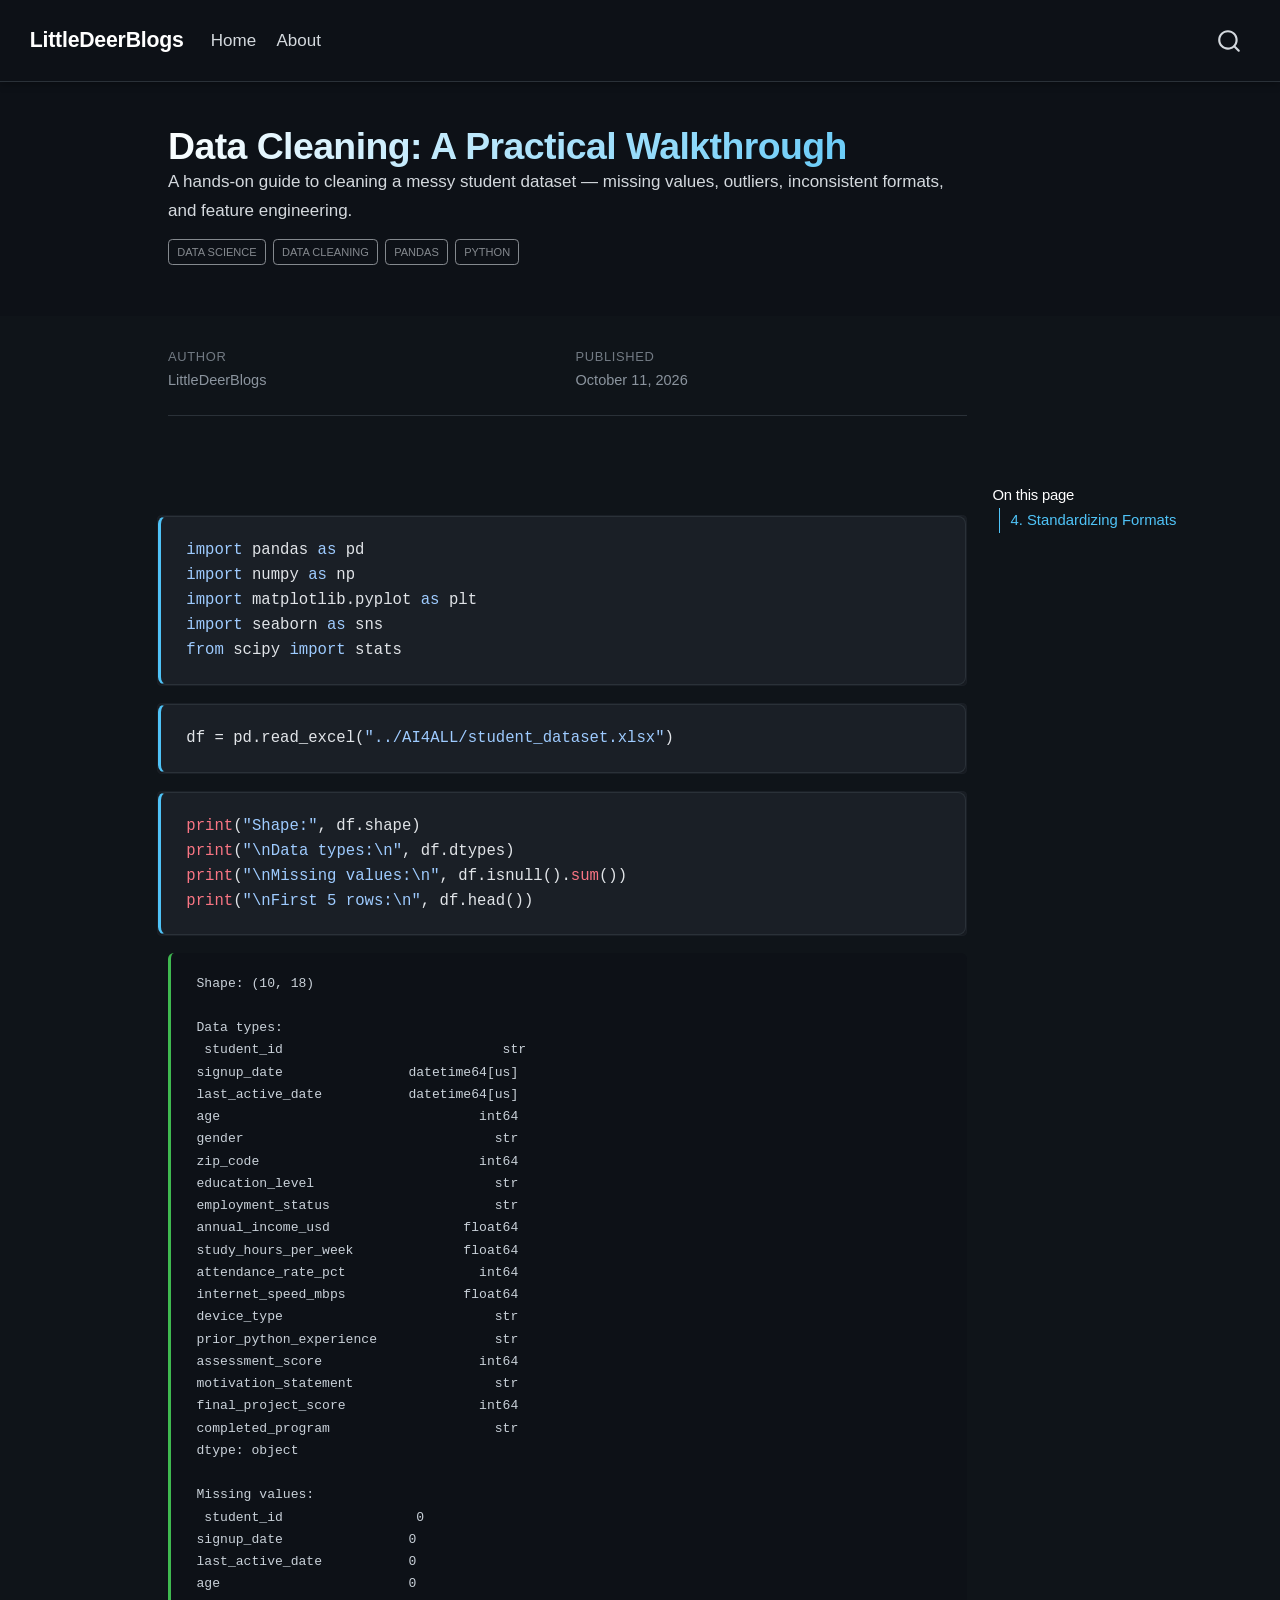
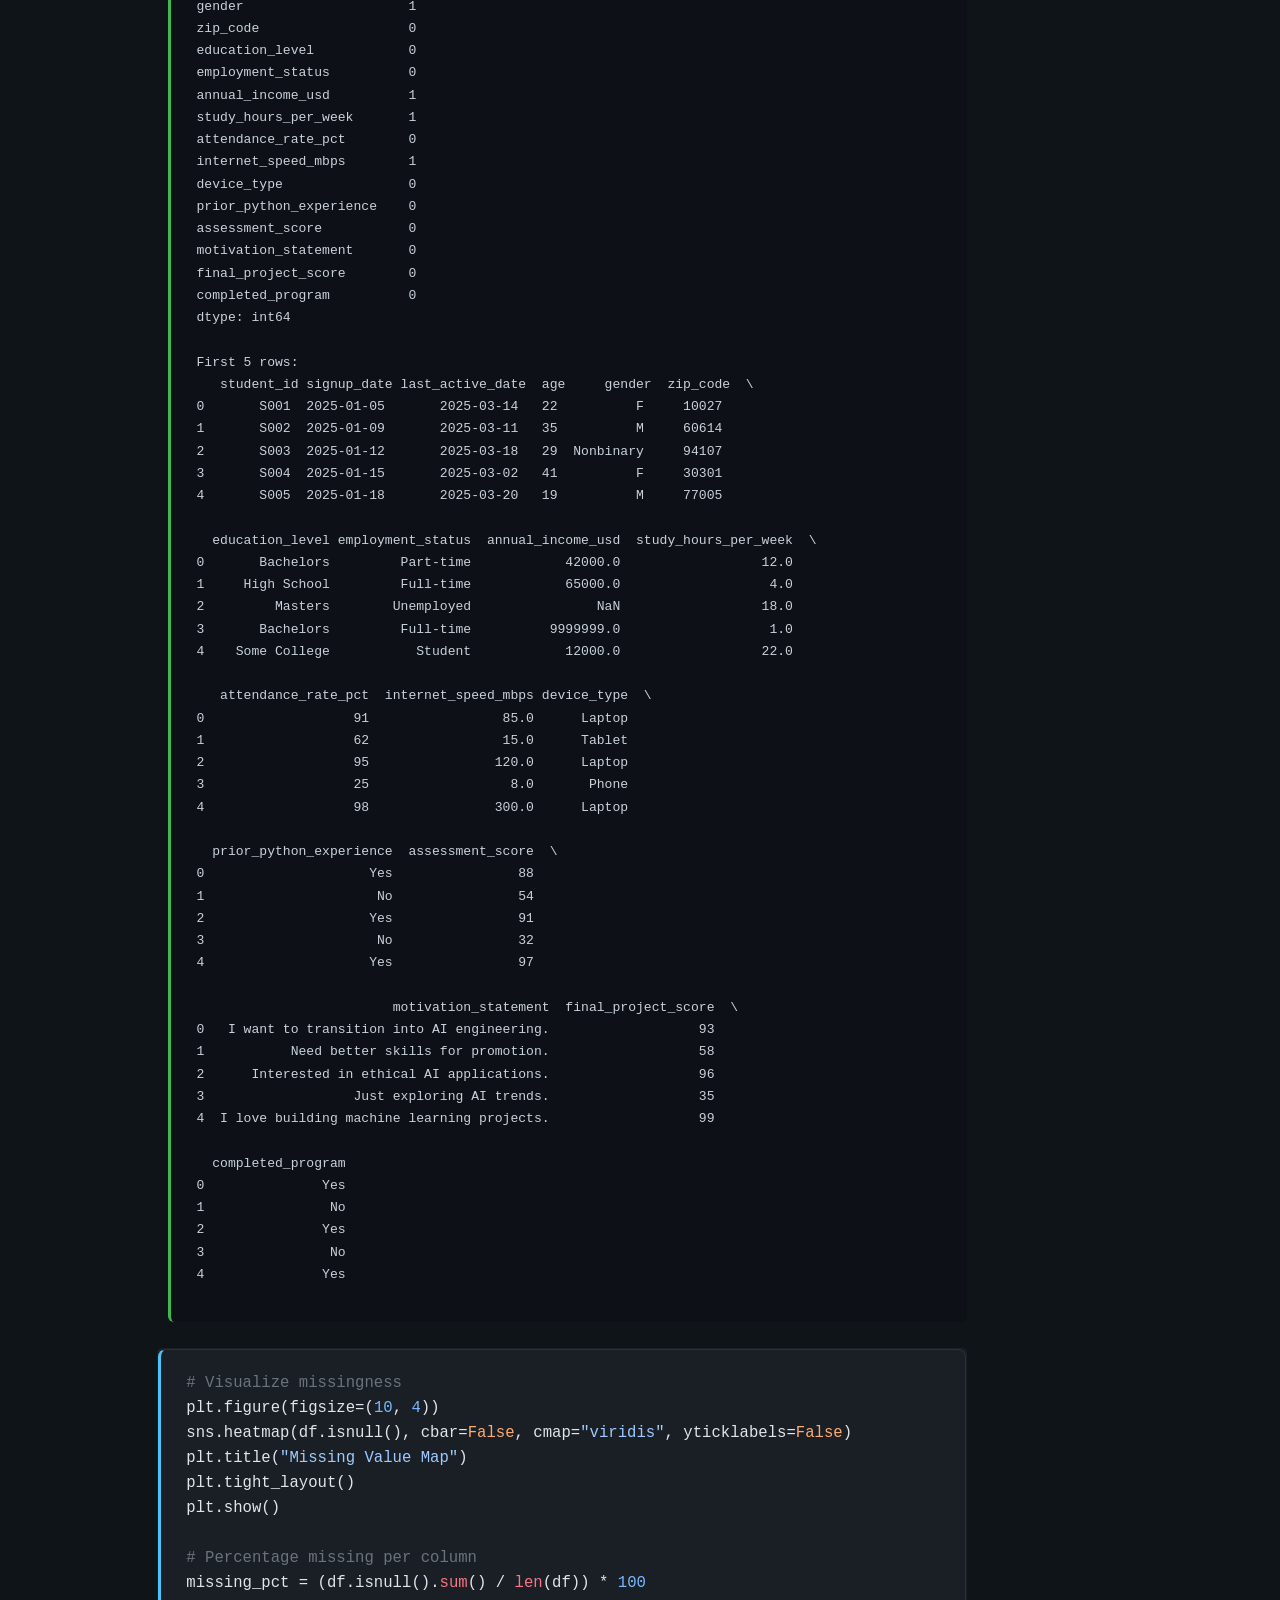
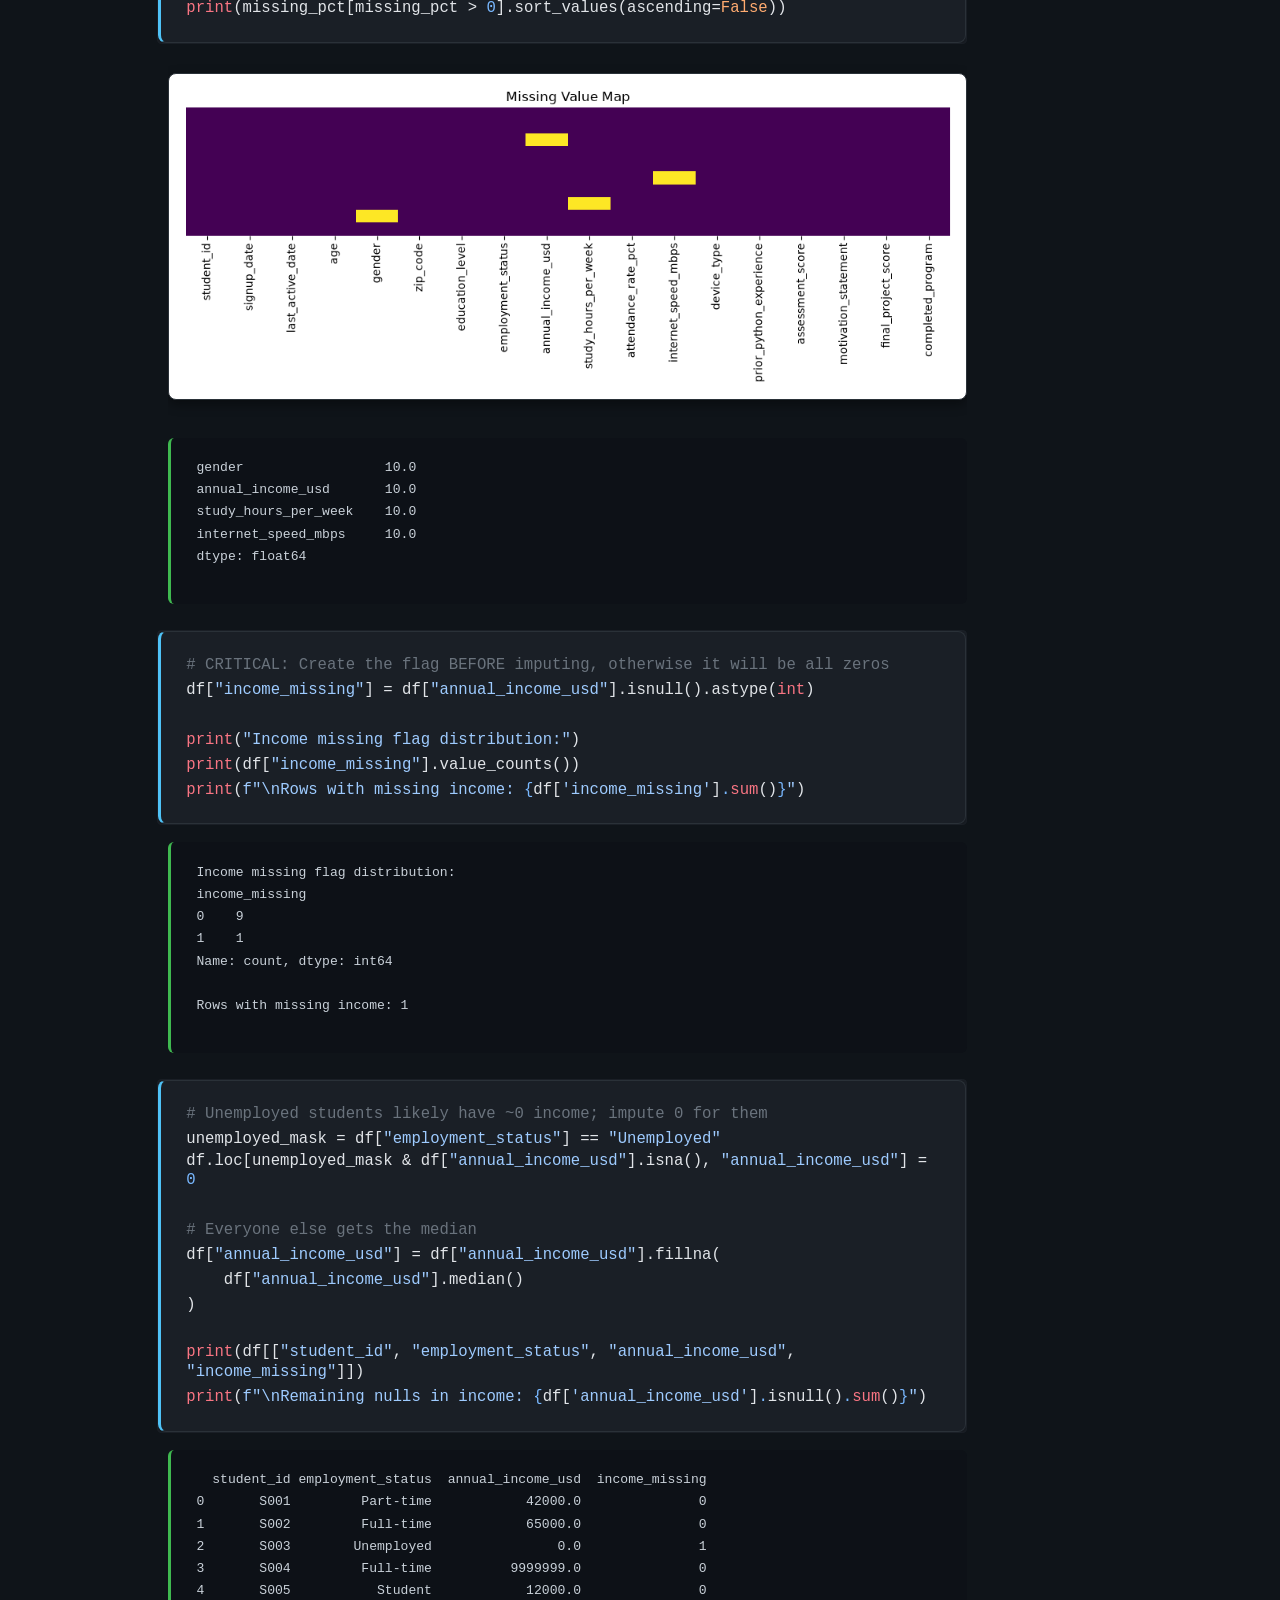
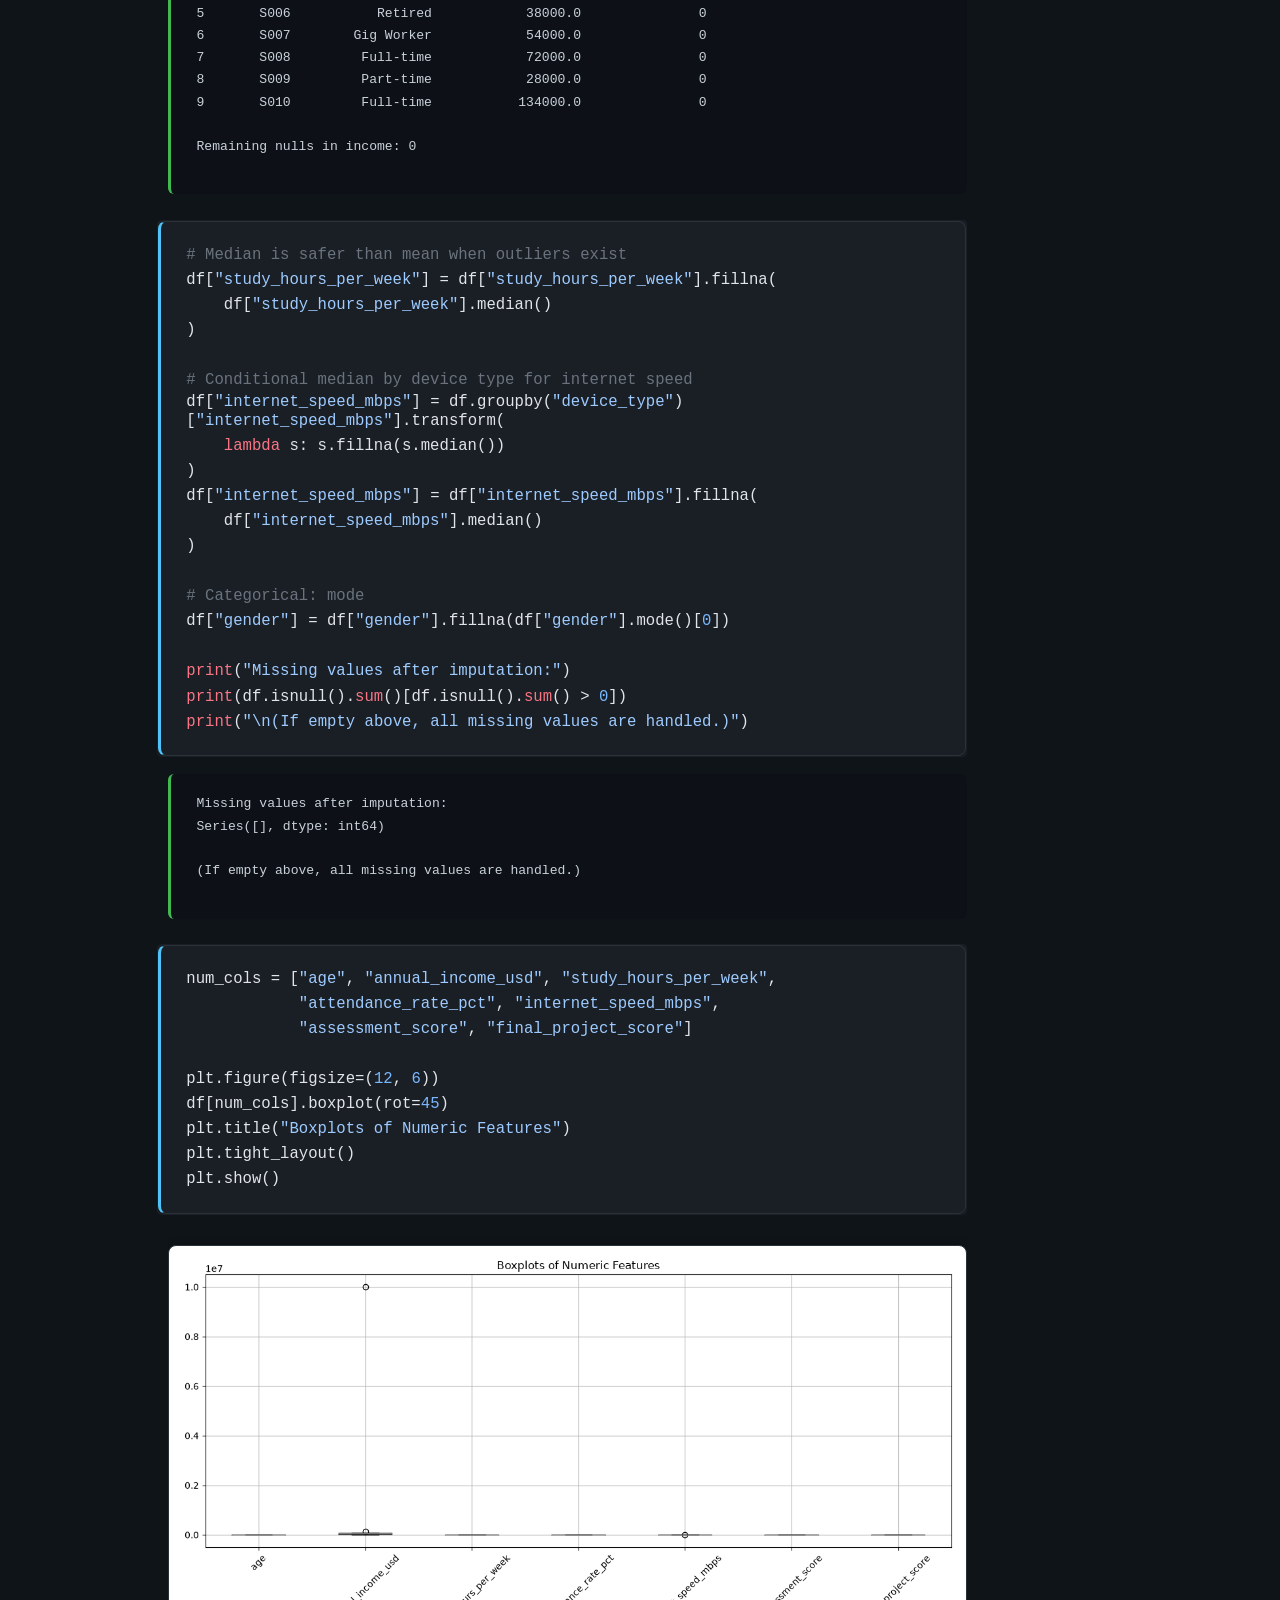
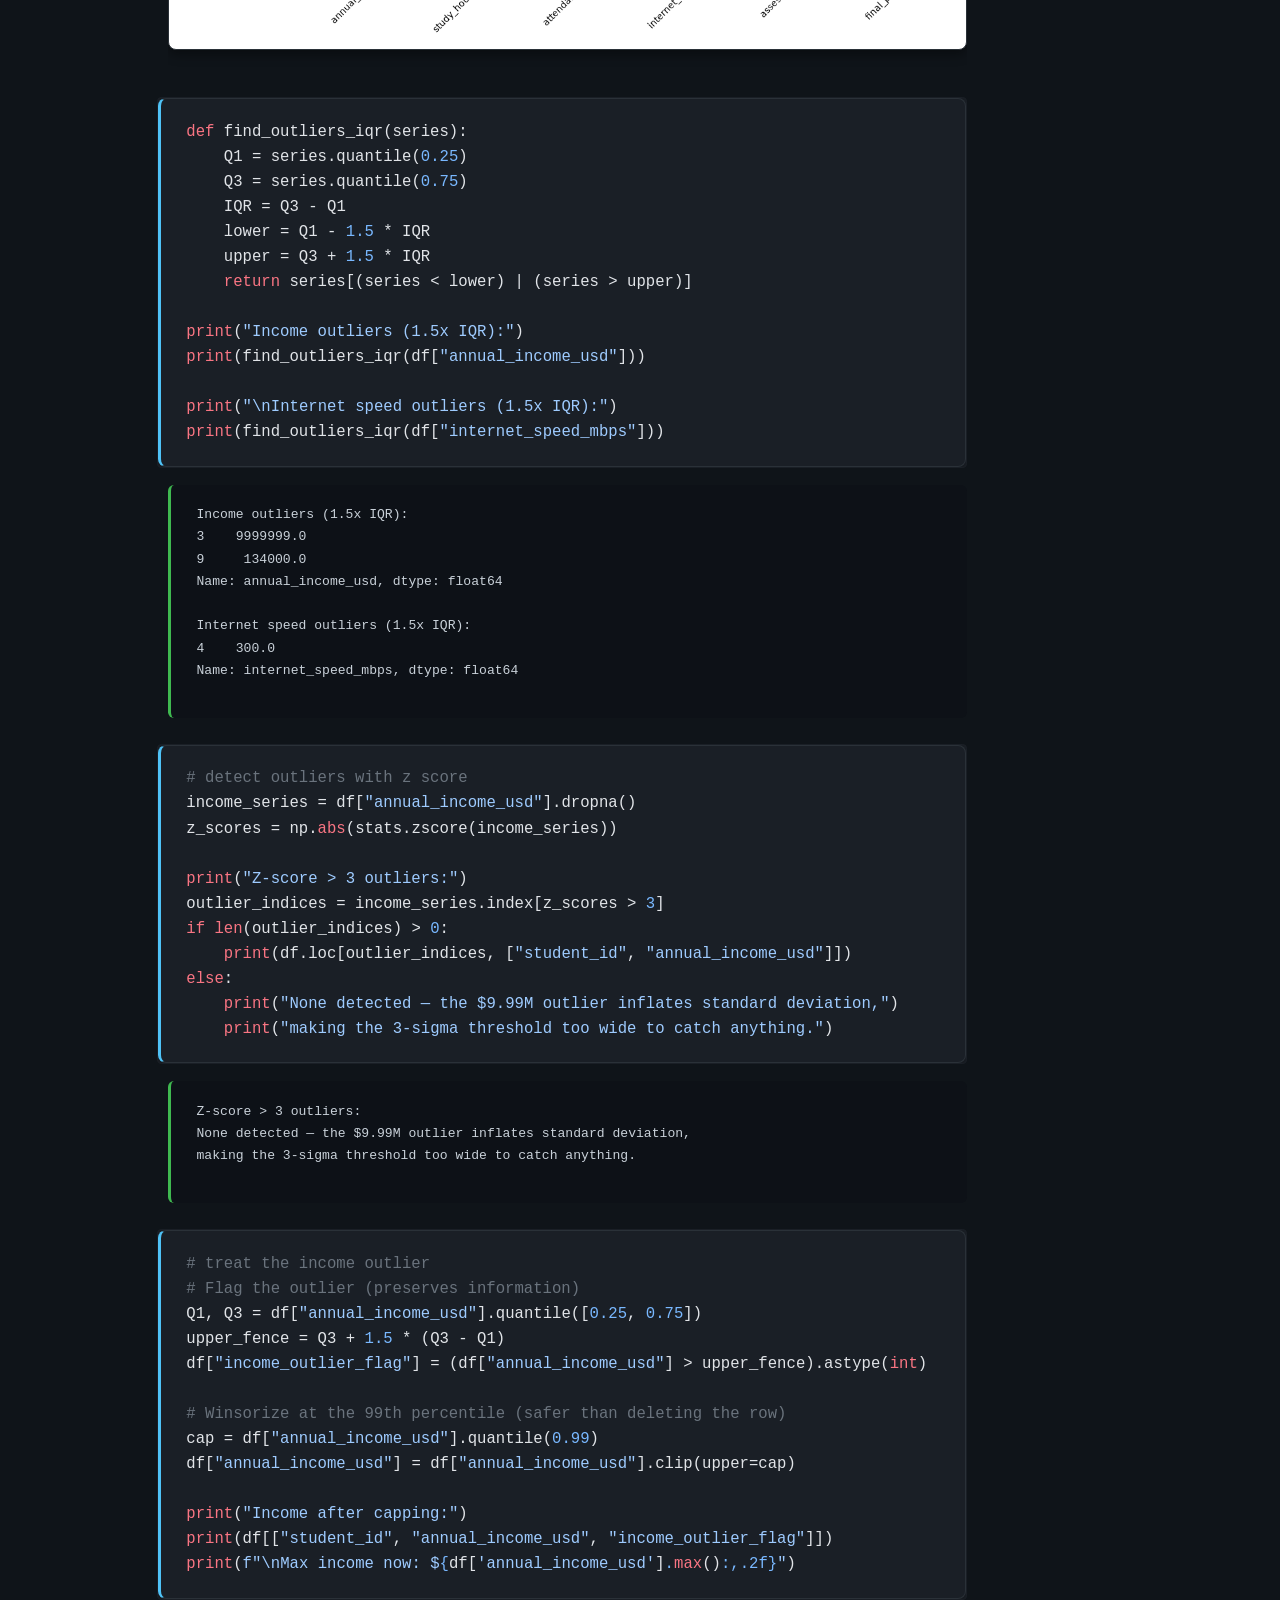
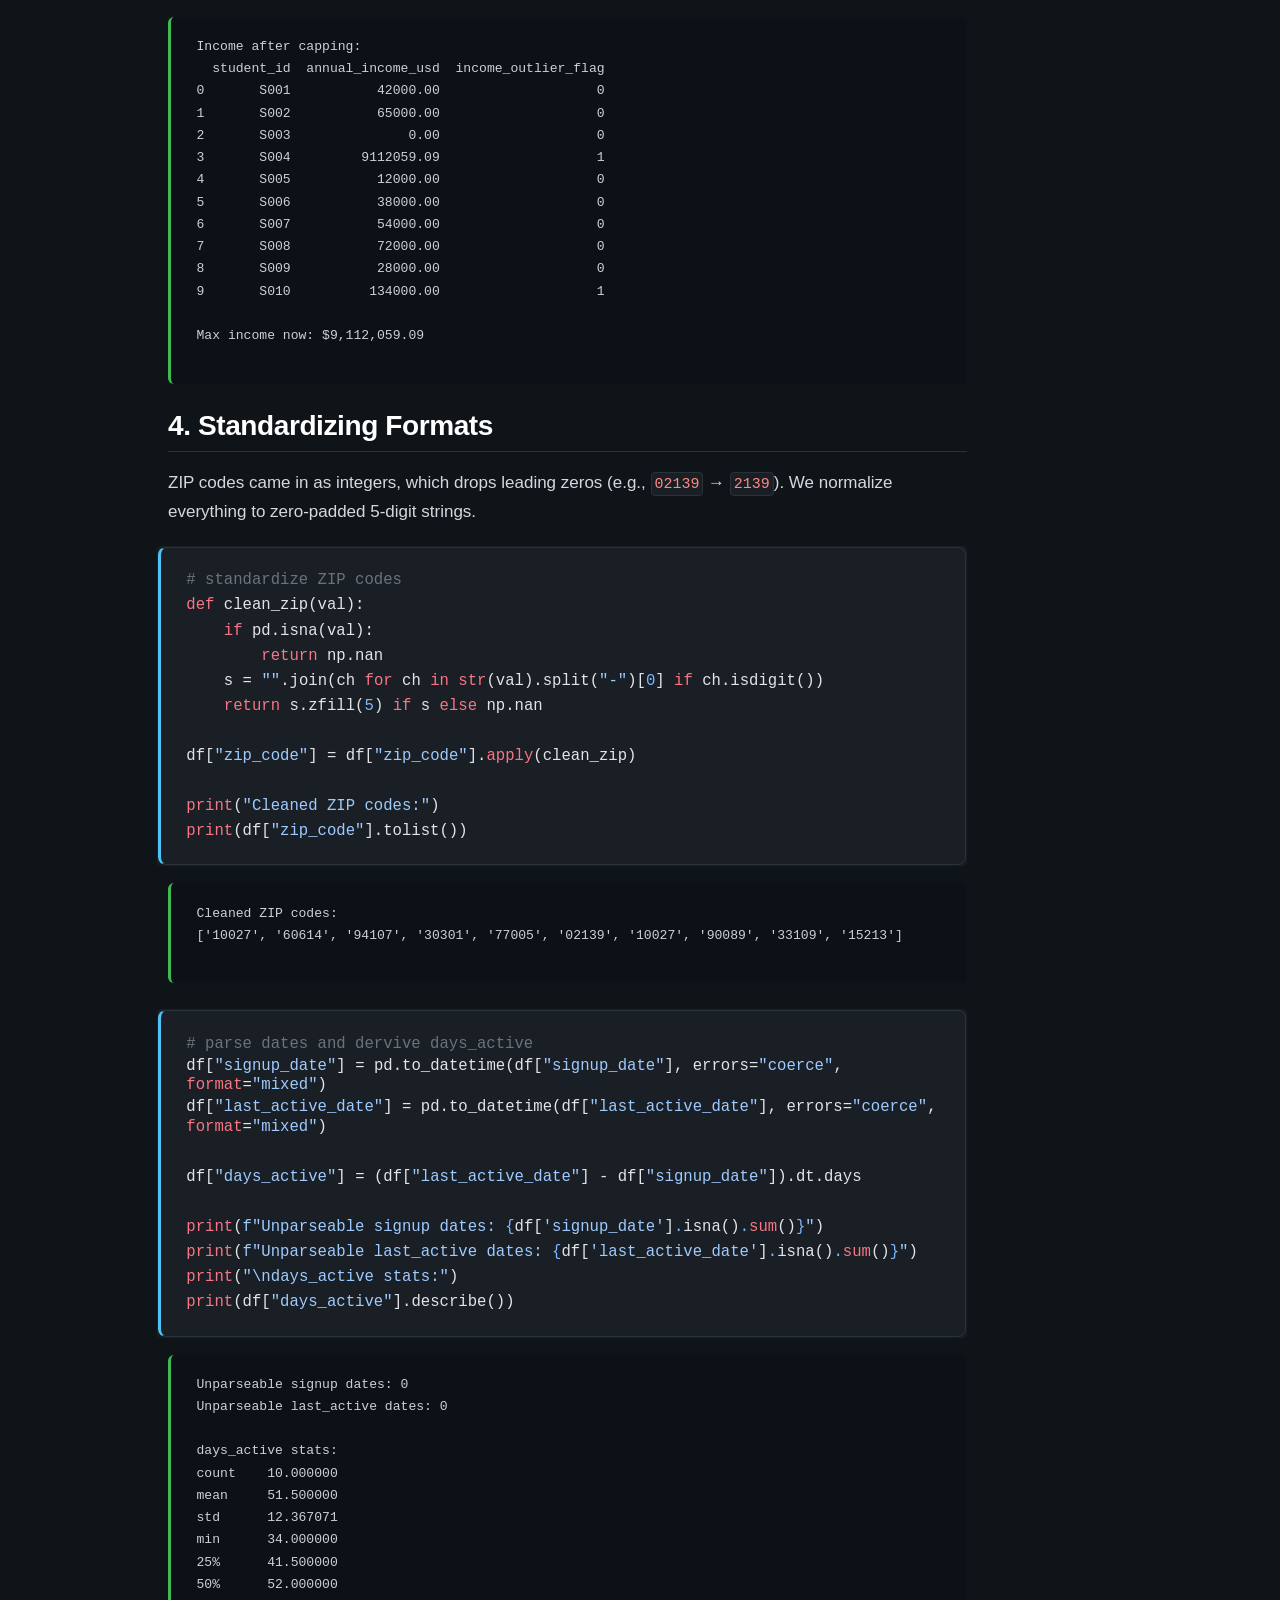
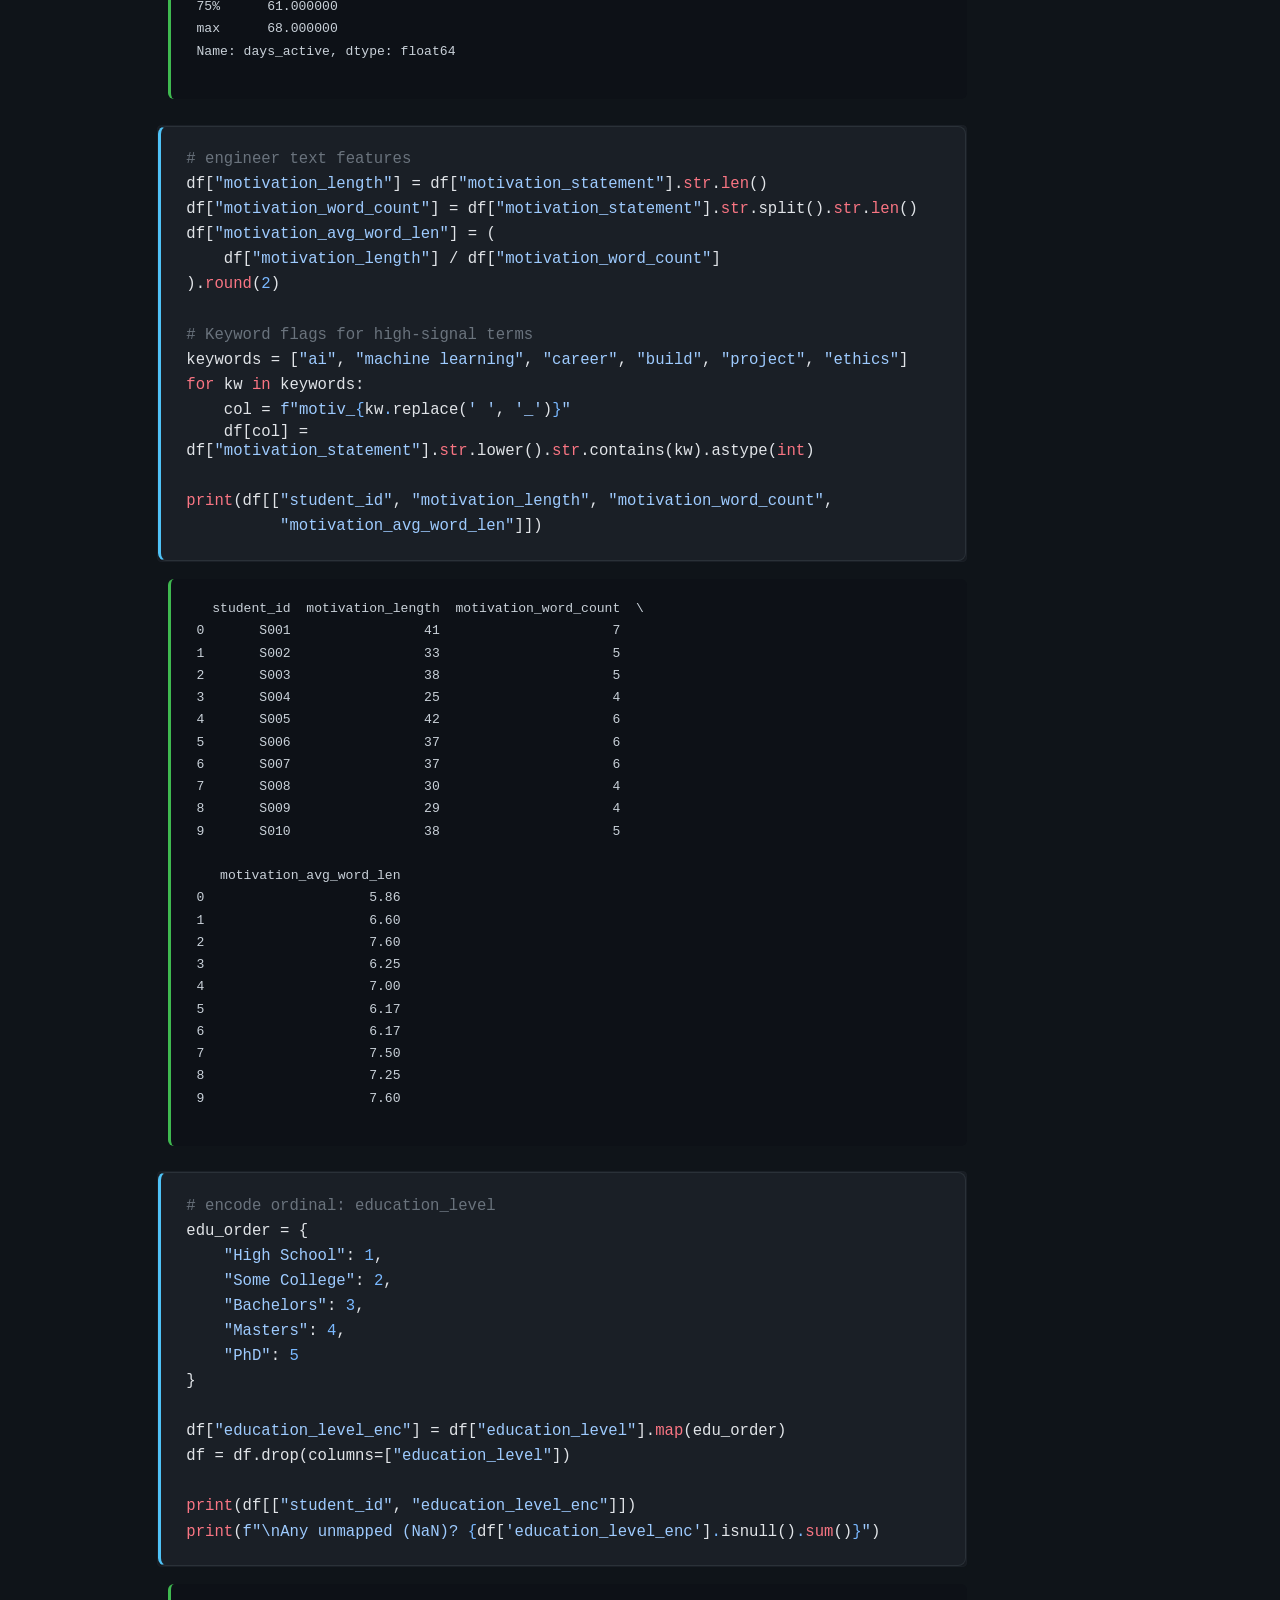
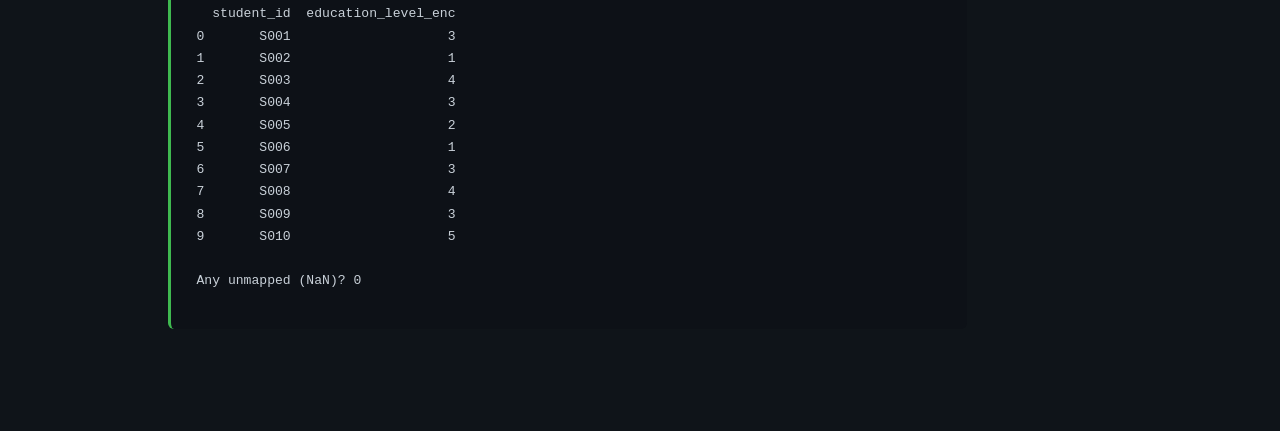
